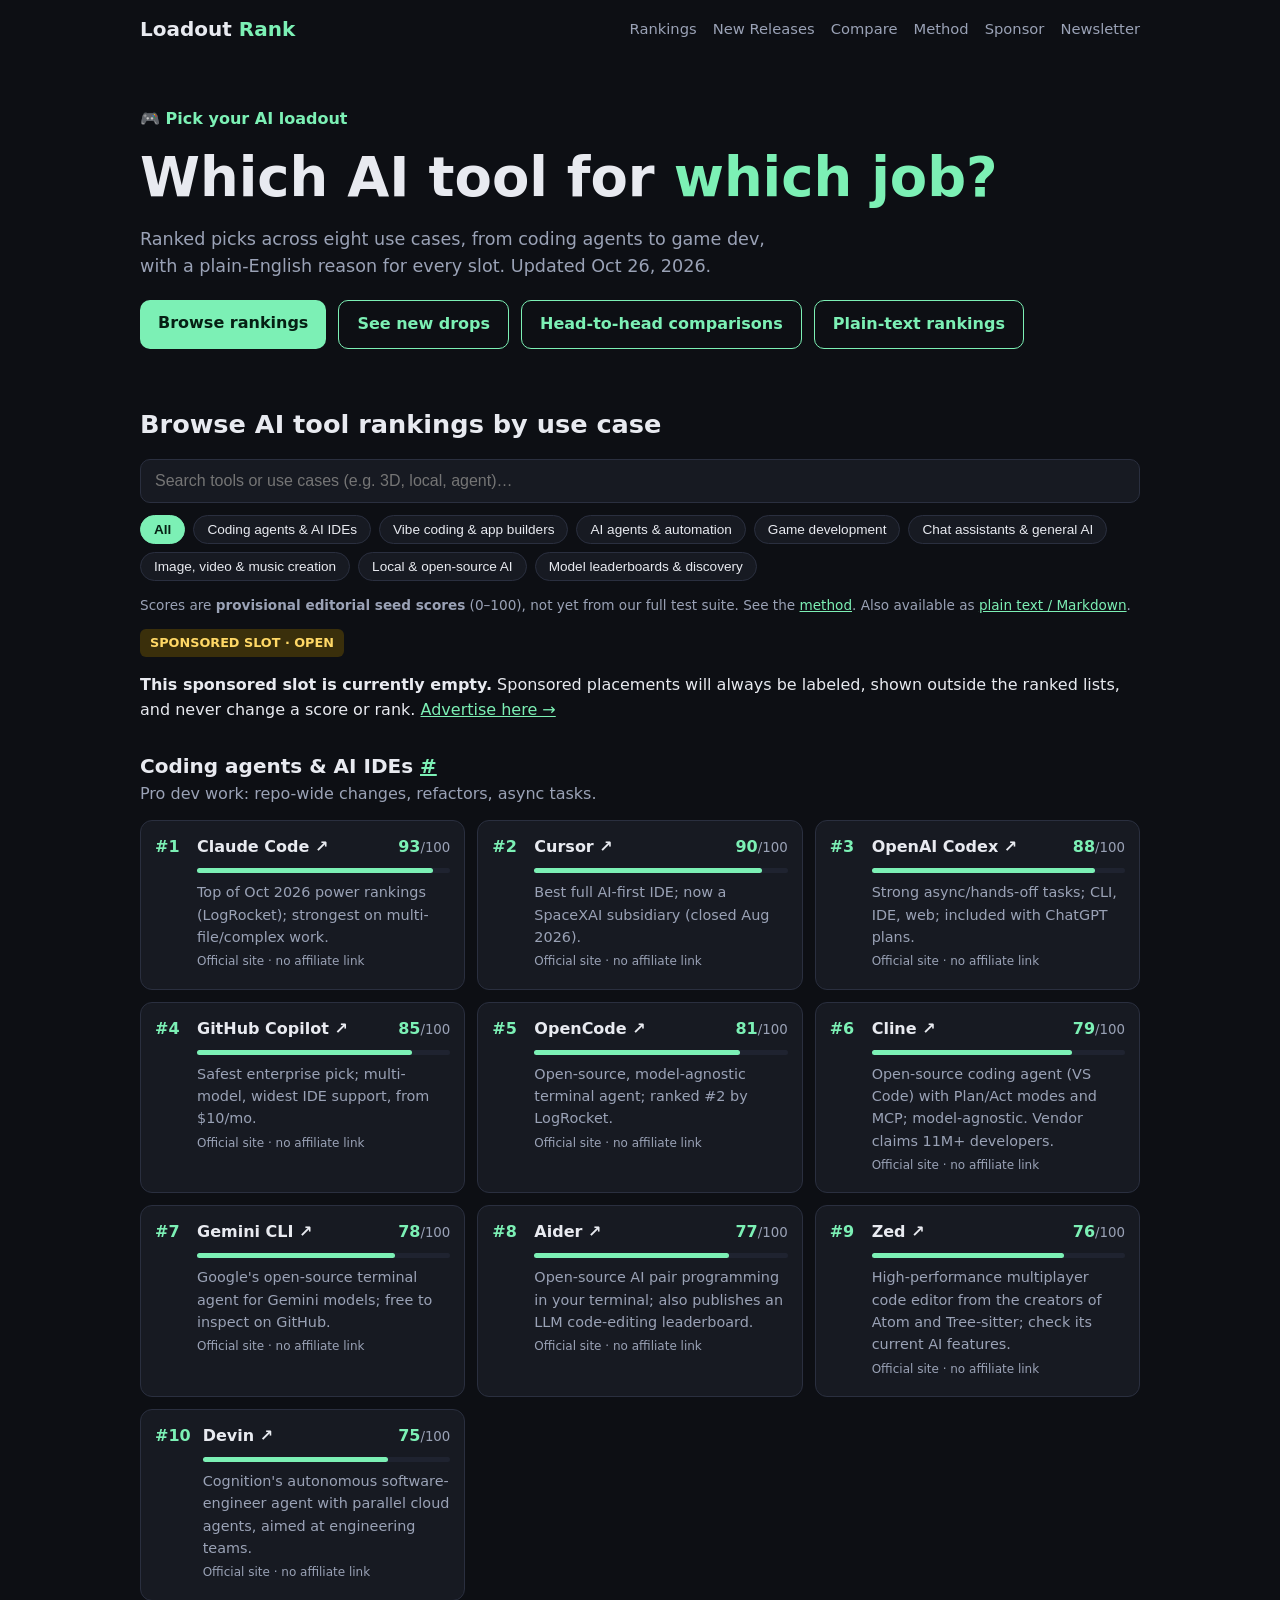
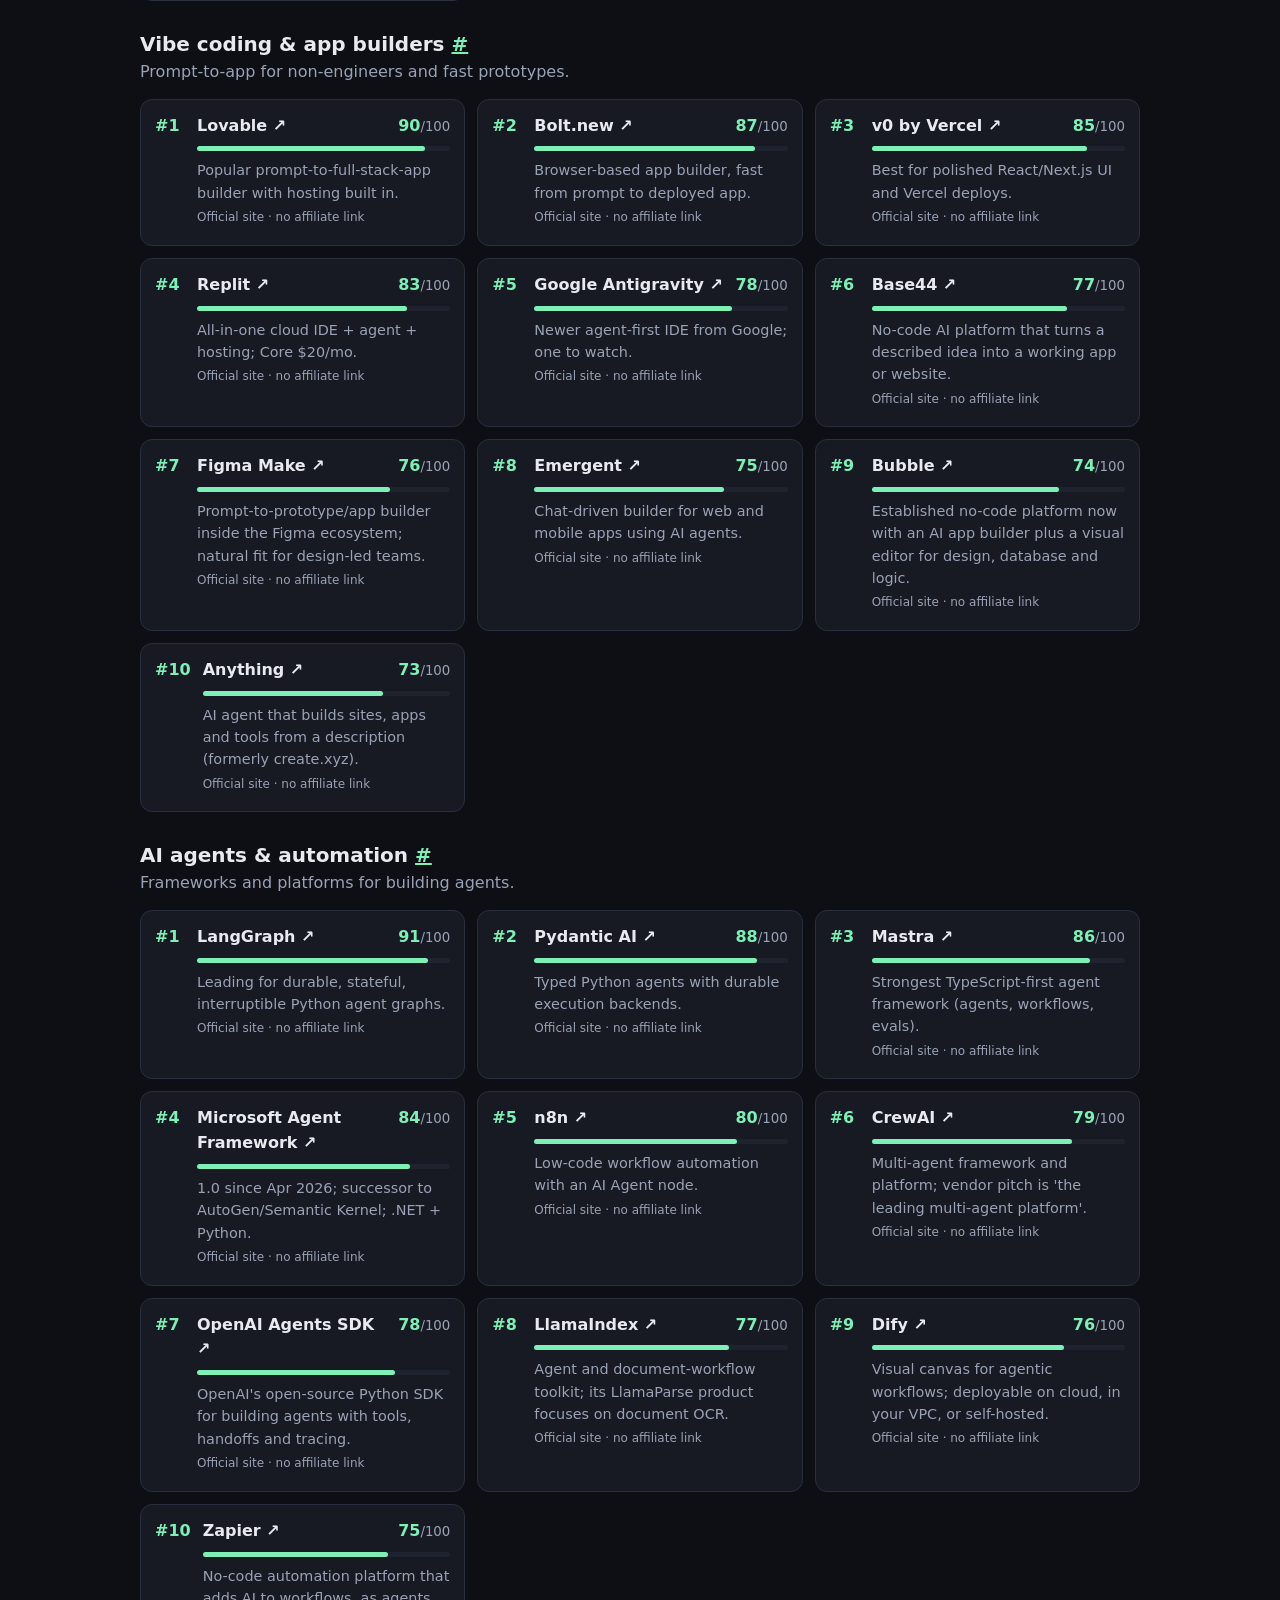
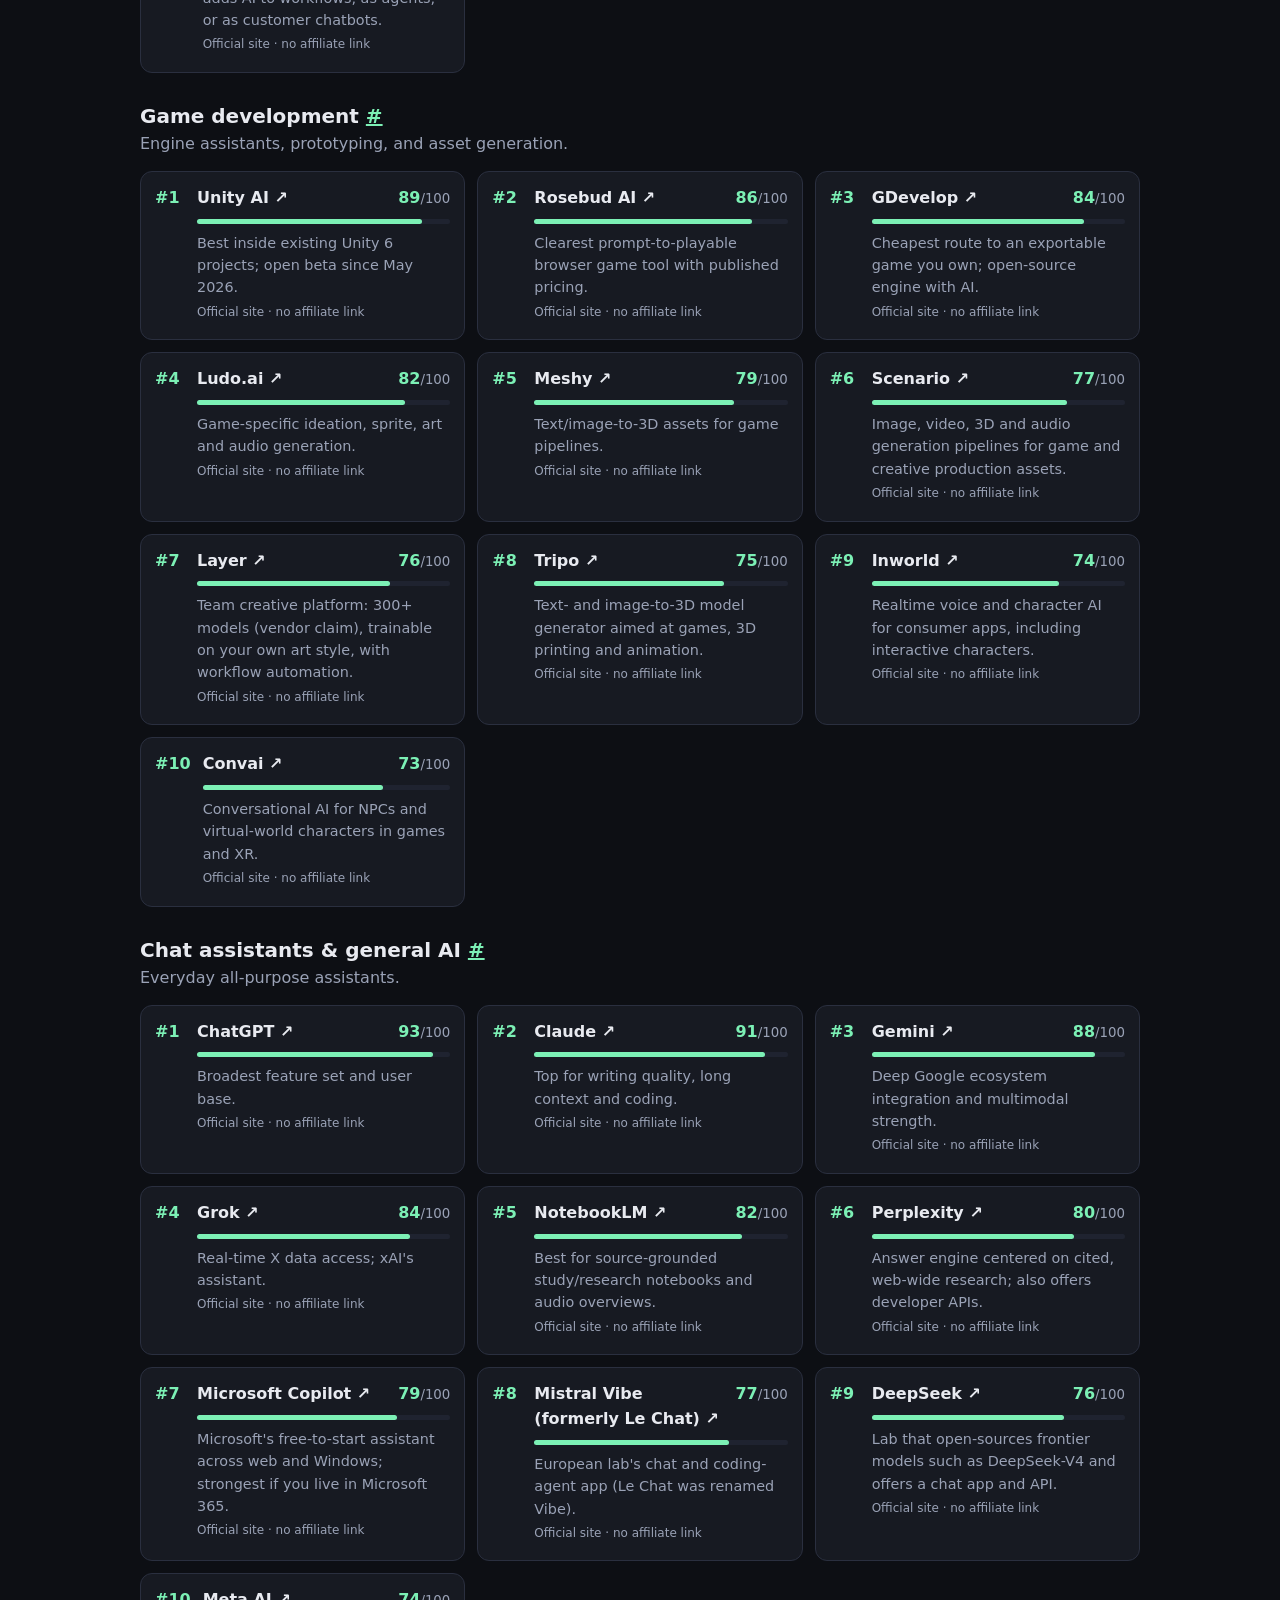
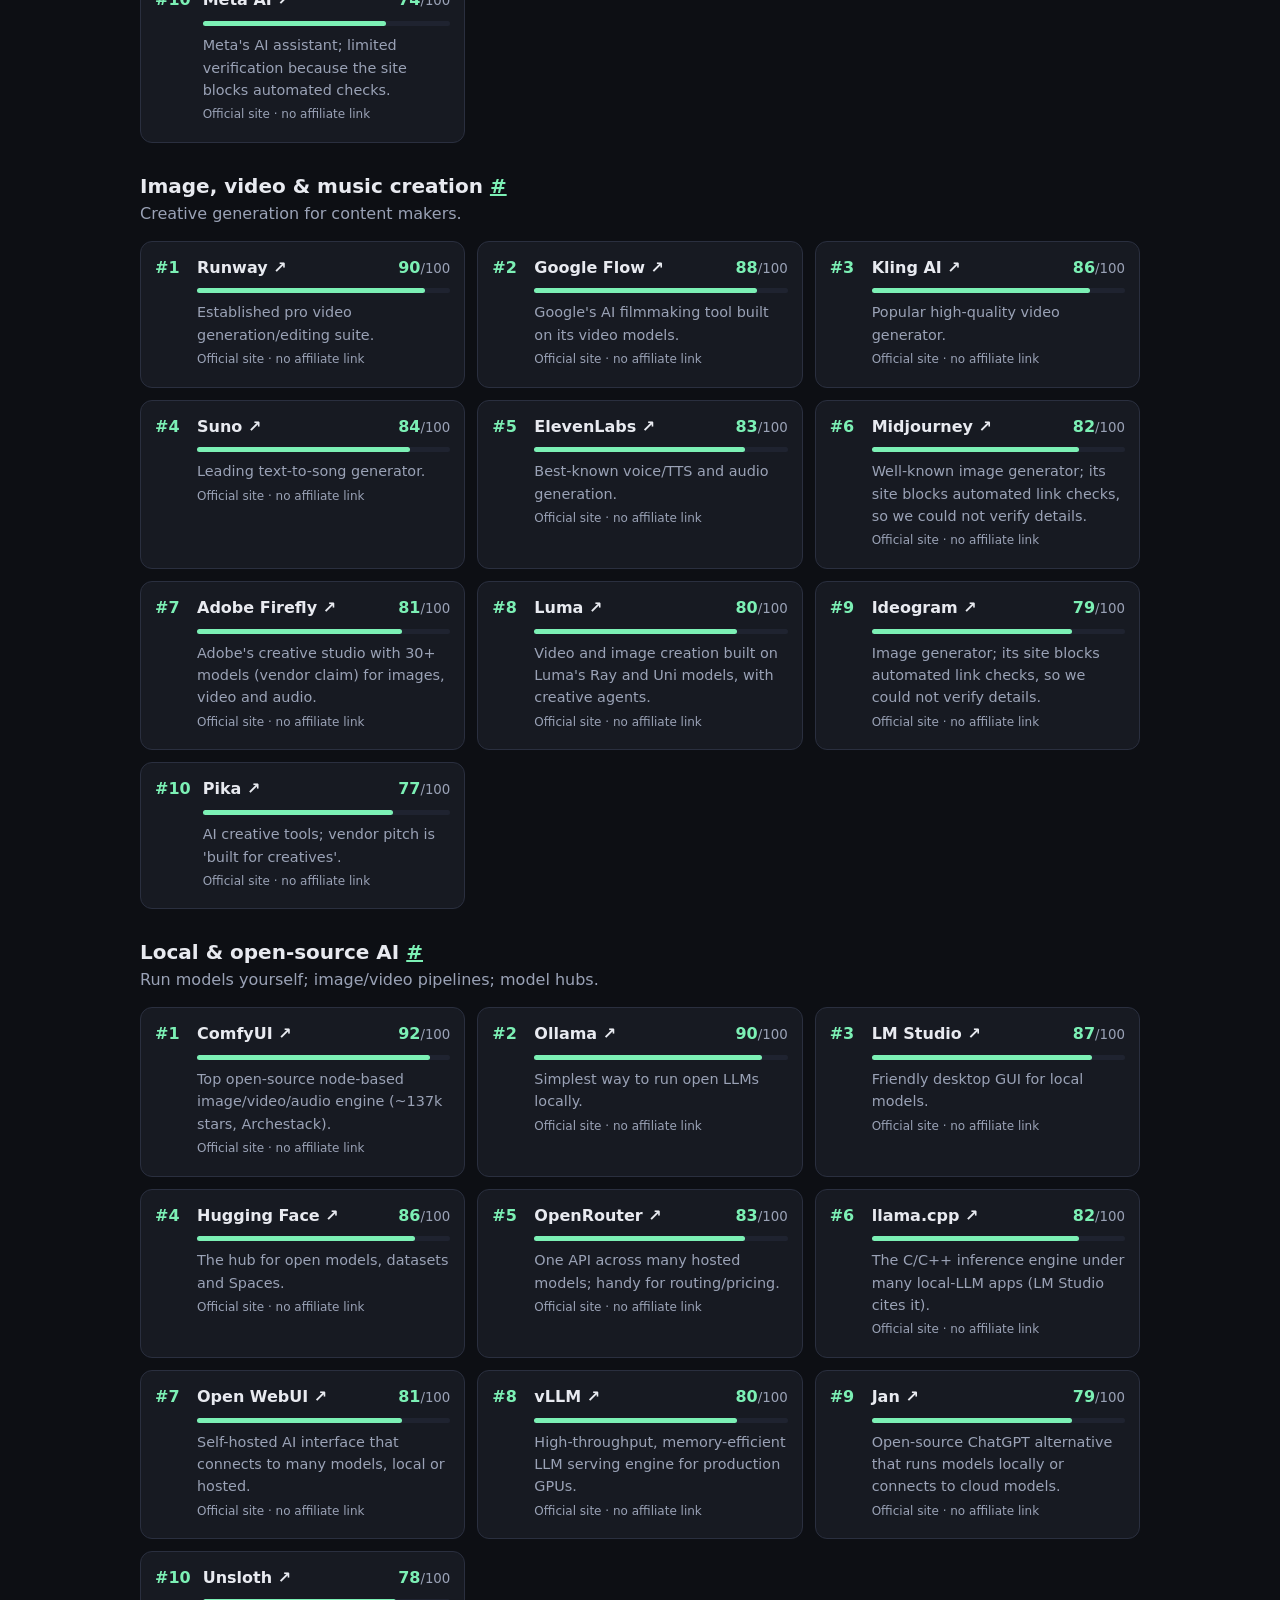
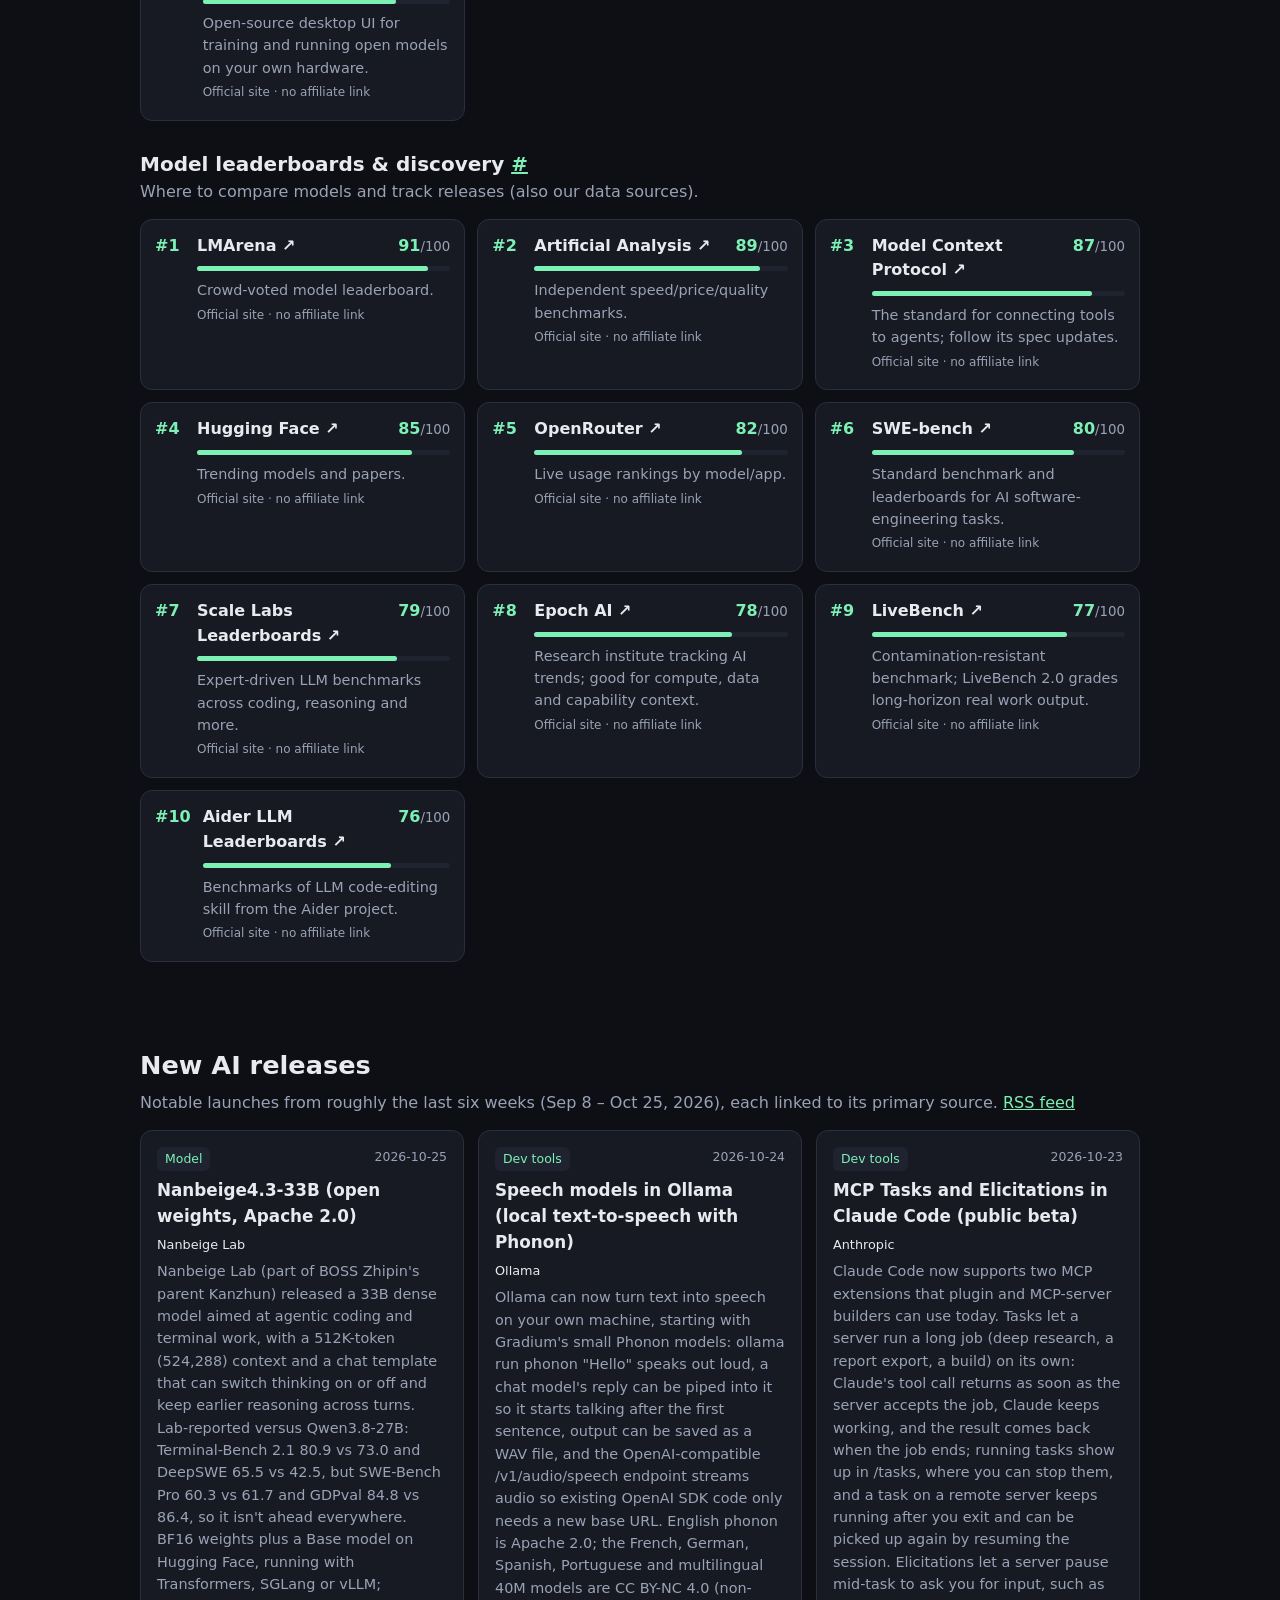
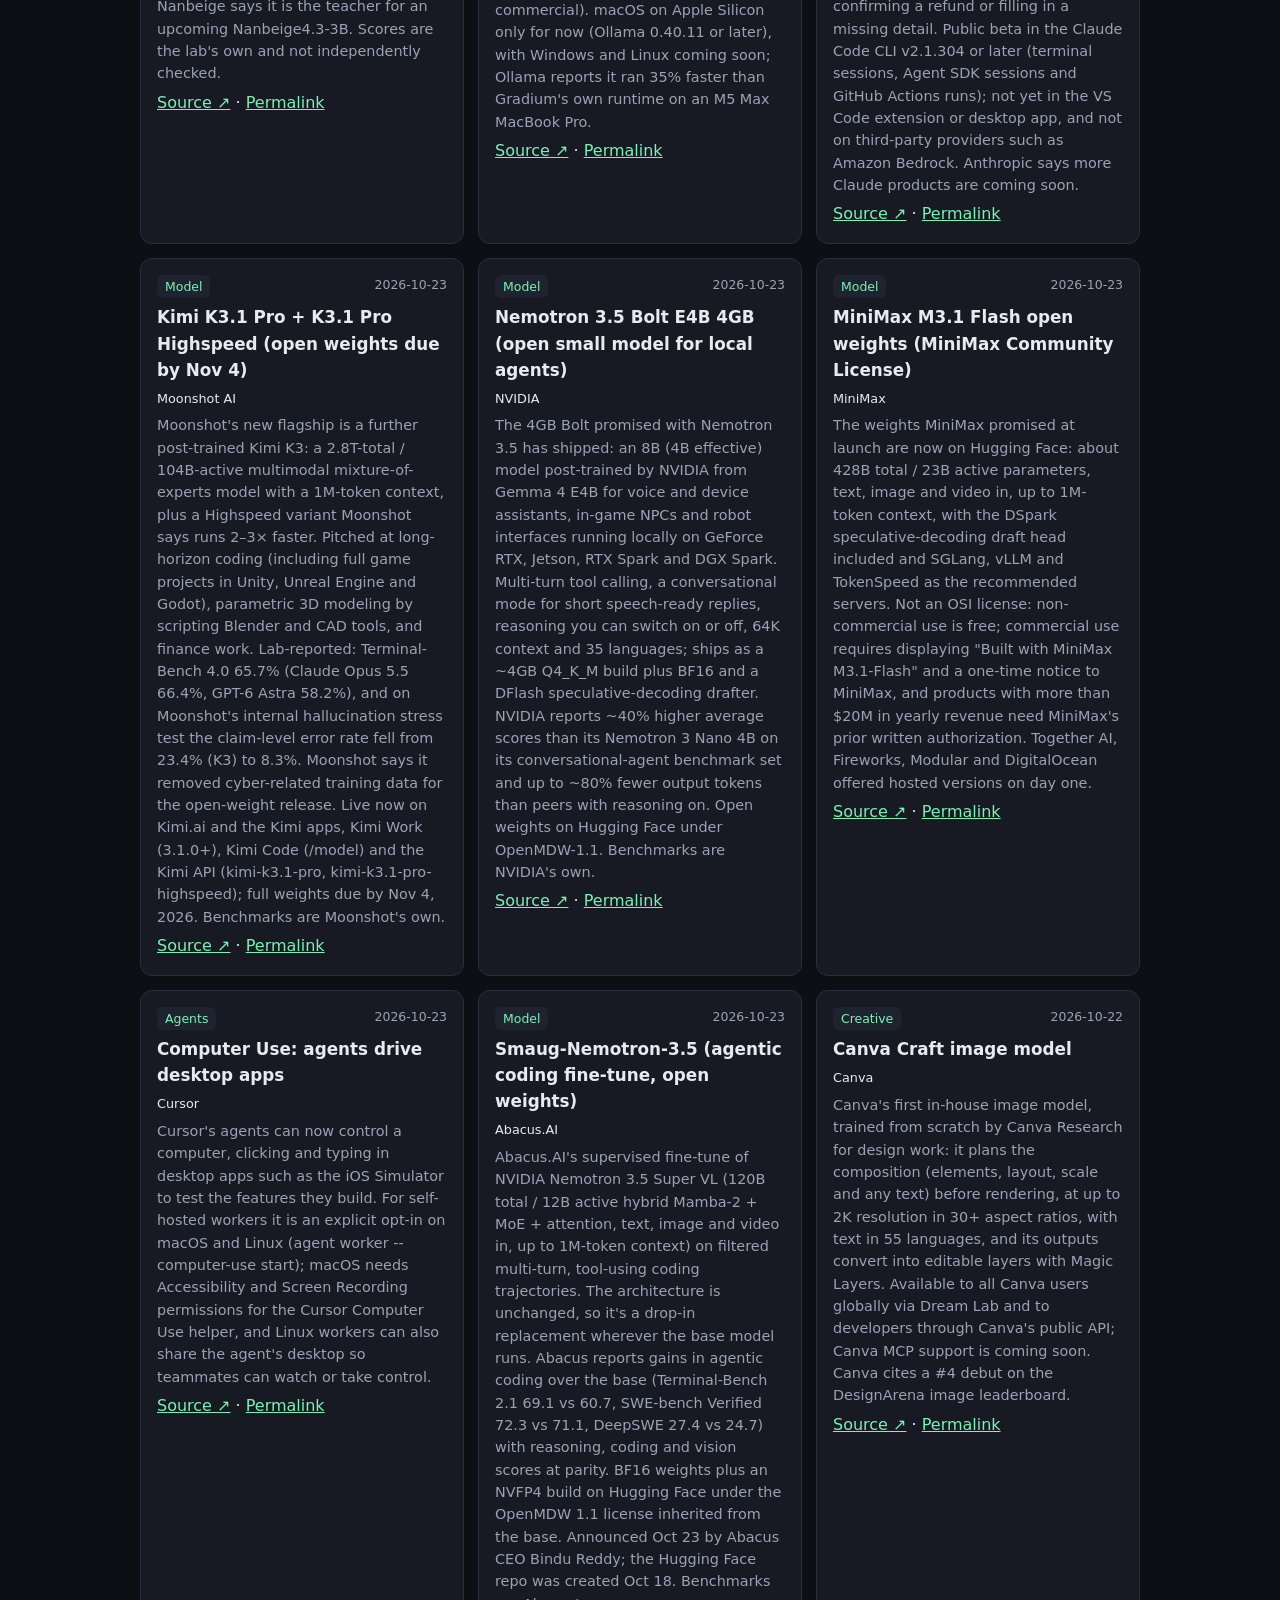
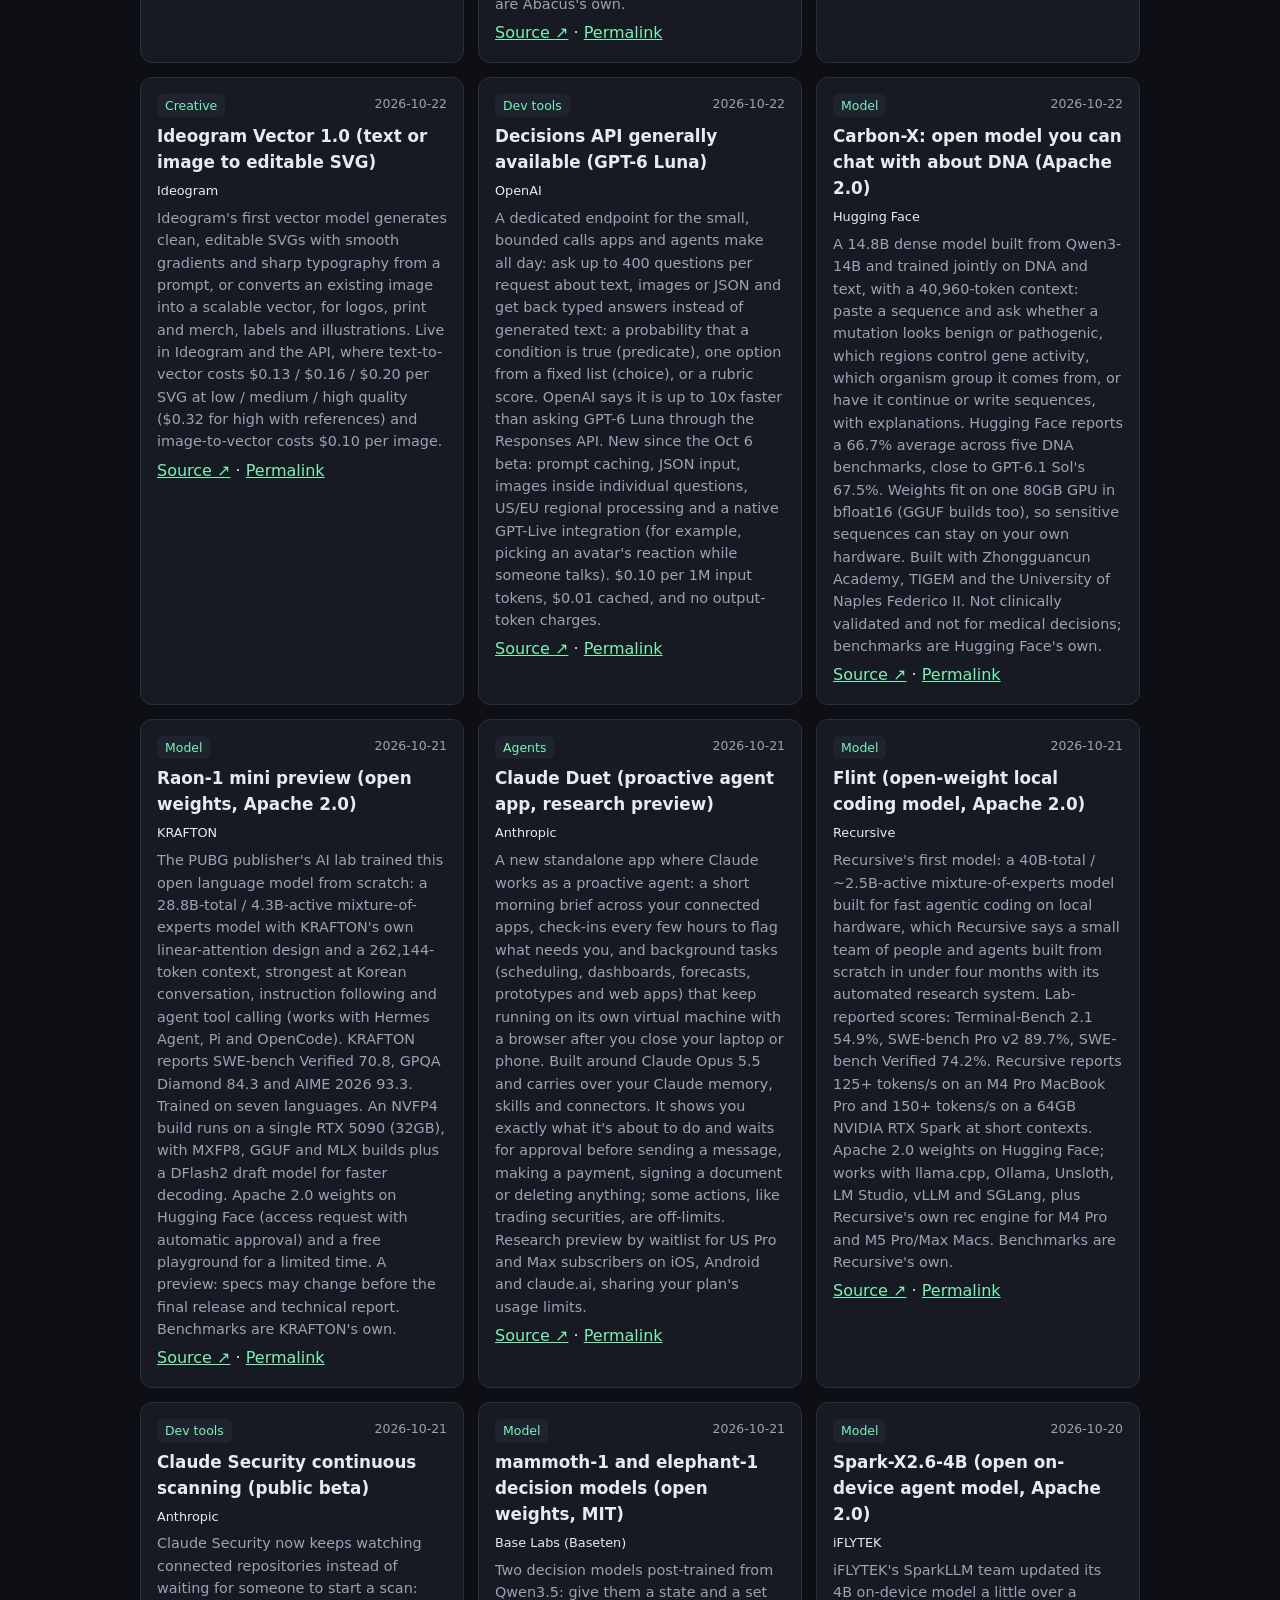
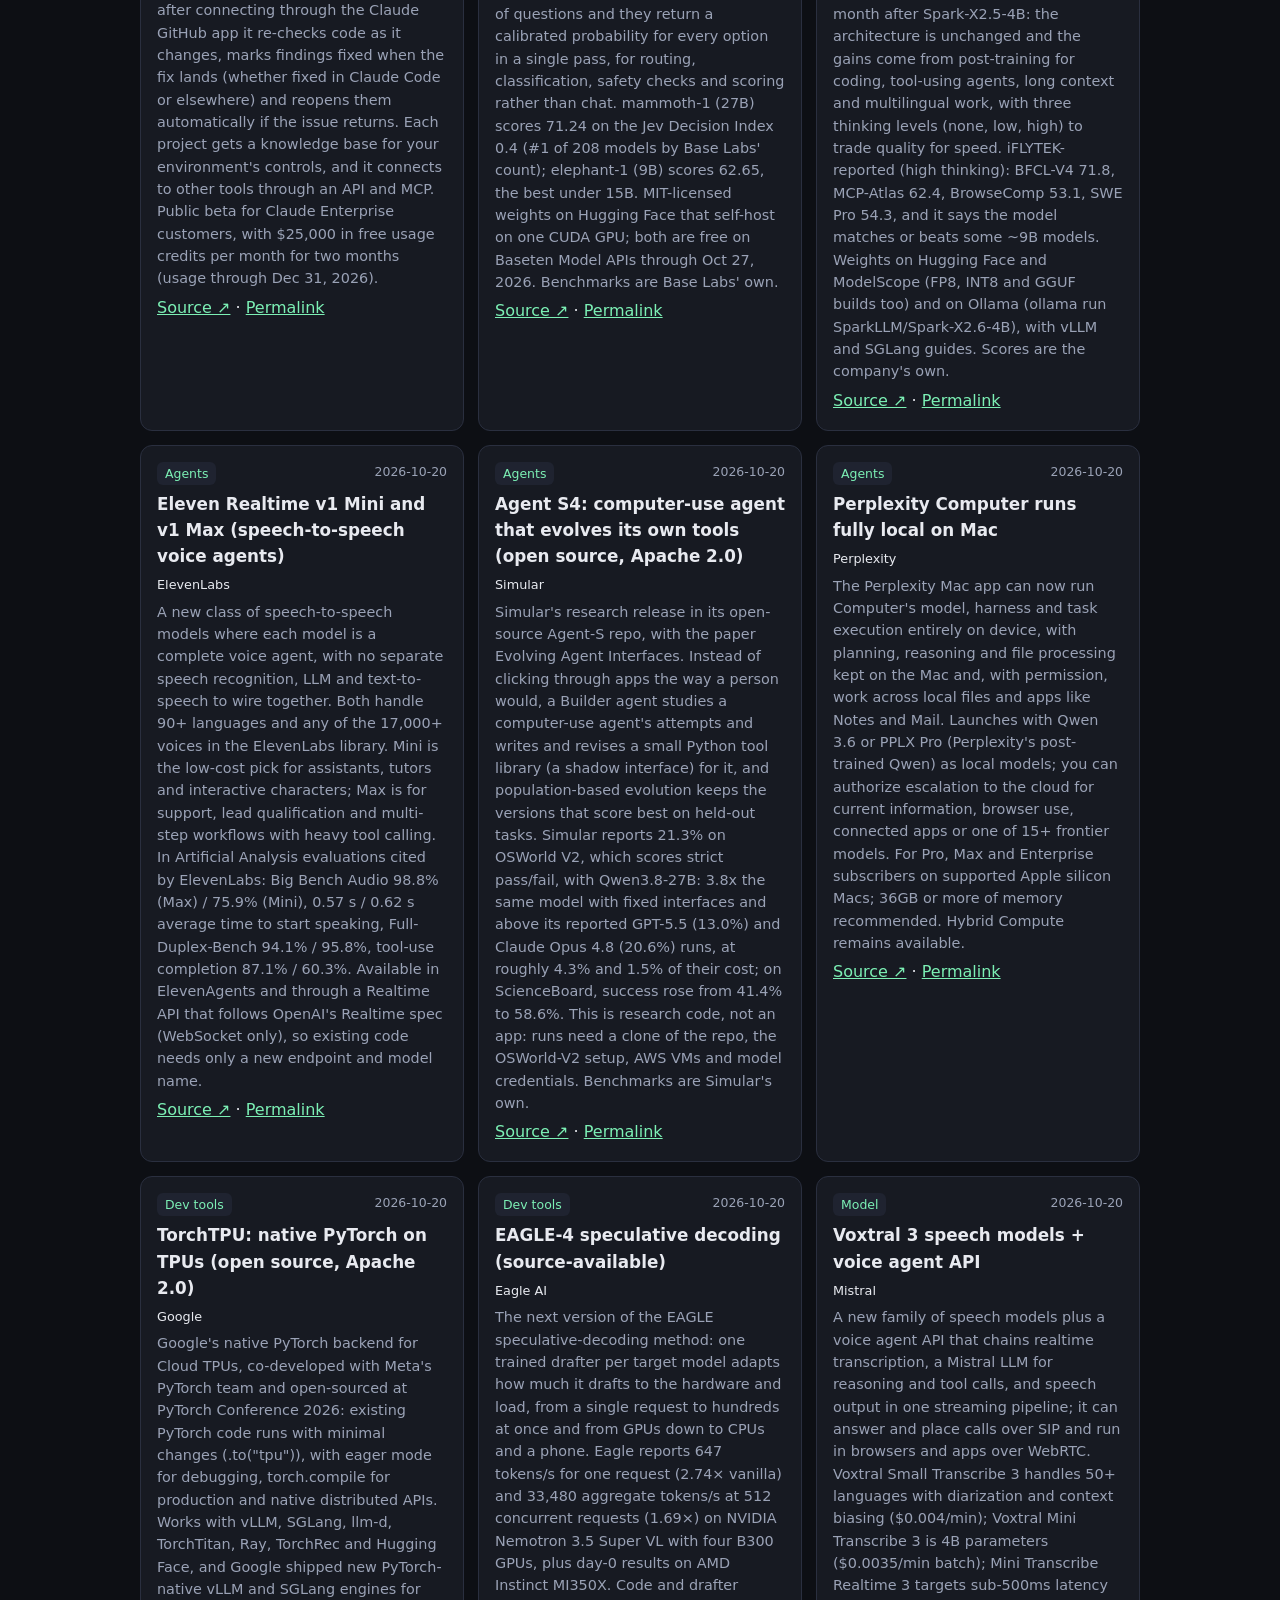
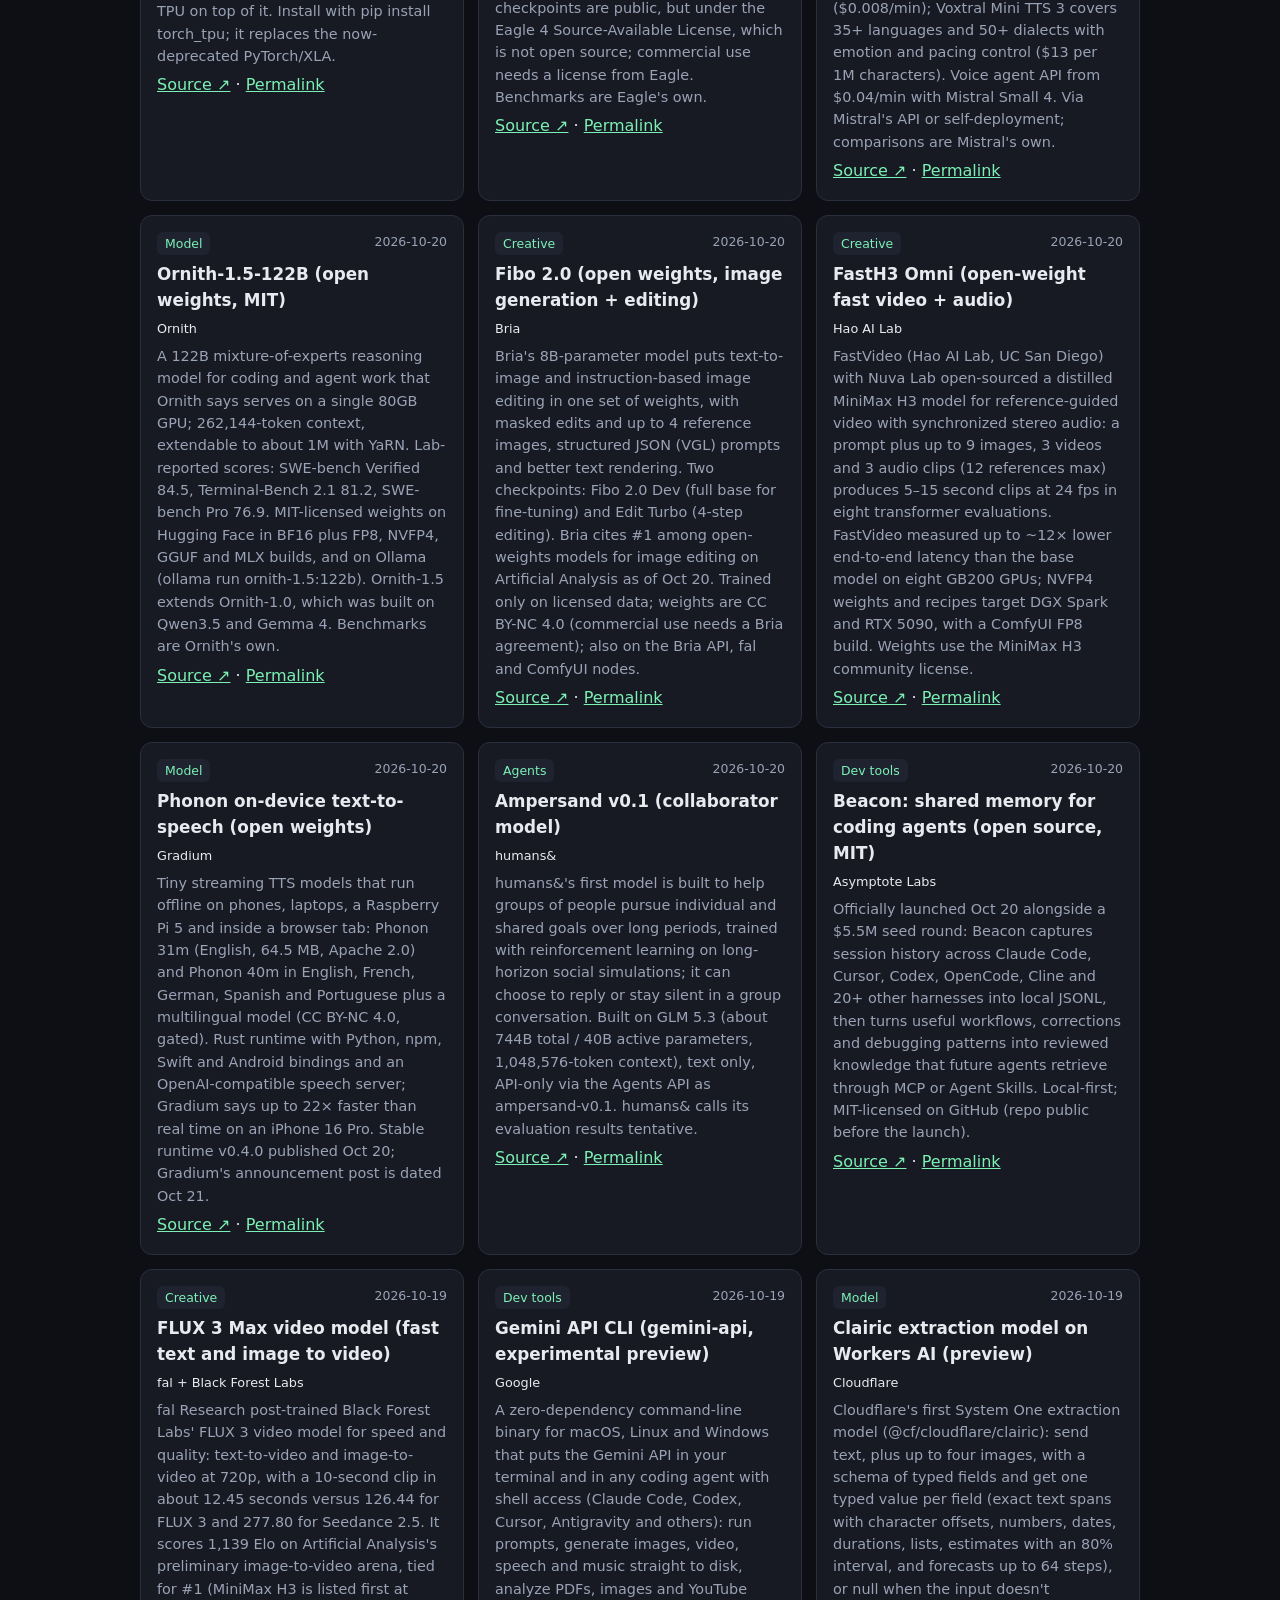
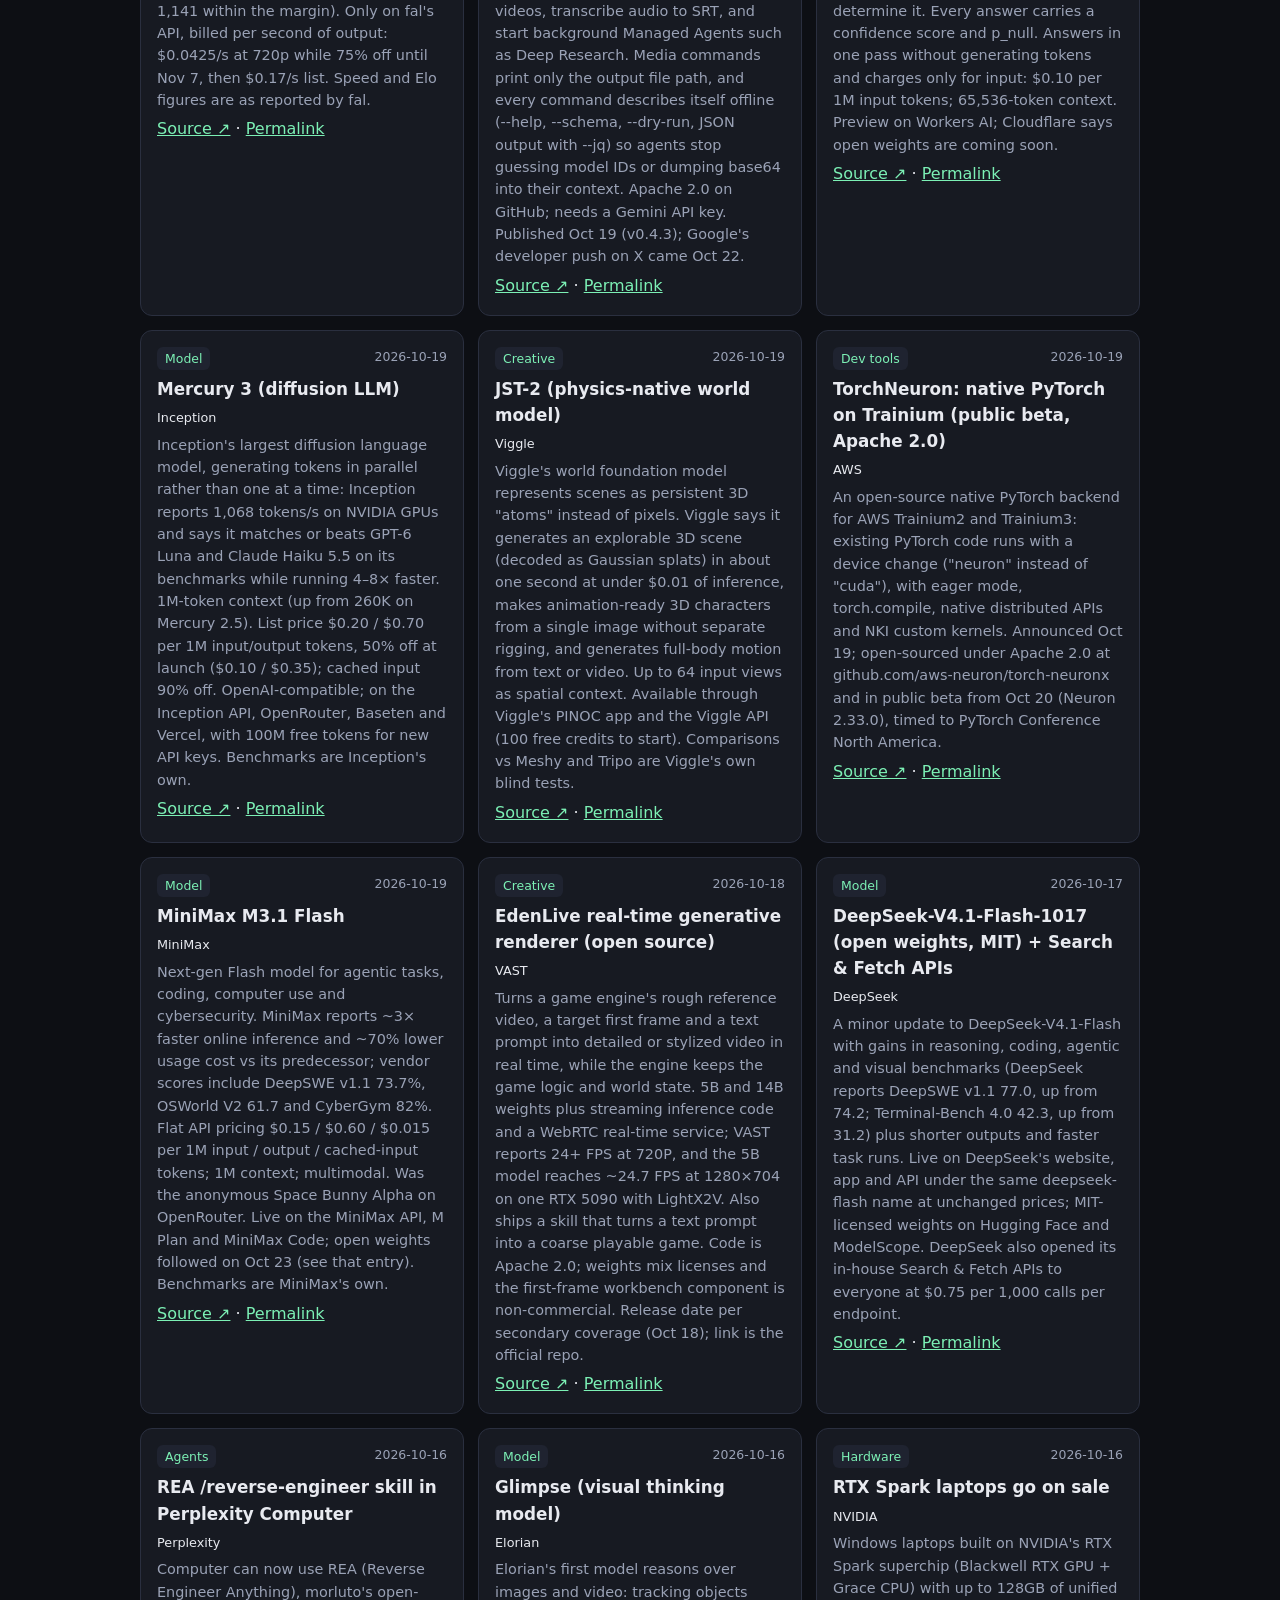
==== index.html @ 16ffbcc2 "Oct 26: add Nanbeige4.3-33B, Ollama speech models, Spark-X2.6-4B, Eleven Realtime, FLUX 3 Max; data." ====
<!doctype html><html lang="en"><head><meta charset="utf-8"><meta name="viewport" content="width=device-width,initial-scale=1">
<title>Loadout Rank — Best AI Tools by Use Case (Oct 2026 Rankings)</title><meta name="description" content="Ranked AI tools across 8 use cases — coding agents, vibe coding, agents, game dev, chat, creative and local AI — plus new AI releases. Updated Oct 26, 2026."><meta name="theme-color" content="#0d0f14"><meta name="robots" content="index,follow,max-snippet:-1">
<link rel="canonical" href="https://dlee8484.github.io/loadout-rank/"><link rel="alternate" type="text/markdown" href="https://dlee8484.github.io/loadout-rank/rankings.md" title="Rankings as Markdown"><link rel="sitemap" type="application/xml" href="https://dlee8484.github.io/loadout-rank/sitemap.xml"><link rel="alternate" type="application/rss+xml" href="https://dlee8484.github.io/loadout-rank/feed.xml" title="Loadout Rank: new AI releases"><link rel="alternate" type="application/json" href="https://dlee8484.github.io/loadout-rank/data.json" title="Loadout Rank data (JSON)">
<meta property="og:type" content="website"><meta property="og:site_name" content="Loadout Rank"><meta property="og:title" content="Loadout Rank — Best AI Tools by Use Case (Oct 2026 Rankings)"><meta property="og:description" content="Ranked AI tools across 8 use cases — coding agents, vibe coding, agents, game dev, chat, creative and local AI — plus new AI releases. Updated Oct 26, 2026."><meta property="og:url" content="https://dlee8484.github.io/loadout-rank/"><meta property="og:locale" content="en_US">
<meta name="twitter:card" content="summary_large_image"><meta name="twitter:image" content="https://dlee8484.github.io/loadout-rank/og-image.png"><meta property="og:image" content="https://dlee8484.github.io/loadout-rank/og-image.png"><meta property="og:image:width" content="1200"><meta property="og:image:height" content="630"><meta property="og:image:alt" content="Loadout Rank: best AI tools by use case"><meta name="twitter:title" content="Loadout Rank — Best AI Tools by Use Case (Oct 2026 Rankings)"><meta name="twitter:description" content="Ranked AI tools across 8 use cases — coding agents, vibe coding, agents, game dev, chat, creative and local AI — plus new AI releases. Updated Oct 26, 2026.">
<link rel="stylesheet" href="style.css"><script type="application/ld+json">{"@context": "https://schema.org", "@type": "Organization", "@id": "https://dlee8484.github.io/loadout-rank/#org", "name": "Loadout Rank", "url": "https://dlee8484.github.io/loadout-rank/", "description": "Independent AI tool rankings by use case and a dated, primary-sourced list of new AI releases.", "sameAs": ["https://x.com/LoadoutRank"]}</script><script type="application/ld+json">{"@context": "https://schema.org", "@type": "WebSite", "@id": "https://dlee8484.github.io/loadout-rank/#website", "name": "Loadout Rank", "url": "https://dlee8484.github.io/loadout-rank/", "description": "Ranked AI tools by use case plus the latest AI releases.", "inLanguage": "en", "publisher": {"@id": "https://dlee8484.github.io/loadout-rank/#org"}}</script><script type="application/ld+json">{"@context": "https://schema.org", "@type": "ItemList", "@id": "https://dlee8484.github.io/loadout-rank/#rankings", "name": "Loadout Rank AI tool rankings by use case", "description": "Provisional editorial rankings of AI tools in 8 categories (10 tools each). Updated Oct 26, 2026.", "dateModified": "2026-10-26", "numberOfItems": 80, "itemListOrder": "https://schema.org/ItemListOrderAscending", "itemListElement": [{"@type": "ListItem", "position": 1, "name": "Claude Code (#1, Coding agents & AI IDEs)", "url": "https://dlee8484.github.io/loadout-rank/#coding-agents-ai-ides"}, {"@type": "ListItem", "position": 2, "name": "Cursor (#2, Coding agents & AI IDEs)", "url": "https://dlee8484.github.io/loadout-rank/#coding-agents-ai-ides"}, {"@type": "ListItem", "position": 3, "name": "OpenAI Codex (#3, Coding agents & AI IDEs)", "url": "https://dlee8484.github.io/loadout-rank/#coding-agents-ai-ides"}, {"@type": "ListItem", "position": 4, "name": "GitHub Copilot (#4, Coding agents & AI IDEs)", "url": "https://dlee8484.github.io/loadout-rank/#coding-agents-ai-ides"}, {"@type": "ListItem", "position": 5, "name": "OpenCode (#5, Coding agents & AI IDEs)", "url": "https://dlee8484.github.io/loadout-rank/#coding-agents-ai-ides"}, {"@type": "ListItem", "position": 6, "name": "Cline (#6, Coding agents & AI IDEs)", "url": "https://dlee8484.github.io/loadout-rank/#coding-agents-ai-ides"}, {"@type": "ListItem", "position": 7, "name": "Gemini CLI (#7, Coding agents & AI IDEs)", "url": "https://dlee8484.github.io/loadout-rank/#coding-agents-ai-ides"}, {"@type": "ListItem", "position": 8, "name": "Aider (#8, Coding agents & AI IDEs)", "url": "https://dlee8484.github.io/loadout-rank/#coding-agents-ai-ides"}, {"@type": "ListItem", "position": 9, "name": "Zed (#9, Coding agents & AI IDEs)", "url": "https://dlee8484.github.io/loadout-rank/#coding-agents-ai-ides"}, {"@type": "ListItem", "position": 10, "name": "Devin (#10, Coding agents & AI IDEs)", "url": "https://dlee8484.github.io/loadout-rank/#coding-agents-ai-ides"}, {"@type": "ListItem", "position": 11, "name": "Lovable (#1, Vibe coding & app builders)", "url": "https://dlee8484.github.io/loadout-rank/#vibe-coding-app-builders"}, {"@type": "ListItem", "position": 12, "name": "Bolt.new (#2, Vibe coding & app builders)", "url": "https://dlee8484.github.io/loadout-rank/#vibe-coding-app-builders"}, {"@type": "ListItem", "position": 13, "name": "v0 by Vercel (#3, Vibe coding & app builders)", "url": "https://dlee8484.github.io/loadout-rank/#vibe-coding-app-builders"}, {"@type": "ListItem", "position": 14, "name": "Replit (#4, Vibe coding & app builders)", "url": "https://dlee8484.github.io/loadout-rank/#vibe-coding-app-builders"}, {"@type": "ListItem", "position": 15, "name": "Google Antigravity (#5, Vibe coding & app builders)", "url": "https://dlee8484.github.io/loadout-rank/#vibe-coding-app-builders"}, {"@type": "ListItem", "position": 16, "name": "Base44 (#6, Vibe coding & app builders)", "url": "https://dlee8484.github.io/loadout-rank/#vibe-coding-app-builders"}, {"@type": "ListItem", "position": 17, "name": "Figma Make (#7, Vibe coding & app builders)", "url": "https://dlee8484.github.io/loadout-rank/#vibe-coding-app-builders"}, {"@type": "ListItem", "position": 18, "name": "Emergent (#8, Vibe coding & app builders)", "url": "https://dlee8484.github.io/loadout-rank/#vibe-coding-app-builders"}, {"@type": "ListItem", "position": 19, "name": "Bubble (#9, Vibe coding & app builders)", "url": "https://dlee8484.github.io/loadout-rank/#vibe-coding-app-builders"}, {"@type": "ListItem", "position": 20, "name": "Anything (#10, Vibe coding & app builders)", "url": "https://dlee8484.github.io/loadout-rank/#vibe-coding-app-builders"}, {"@type": "ListItem", "position": 21, "name": "LangGraph (#1, AI agents & automation)", "url": "https://dlee8484.github.io/loadout-rank/#ai-agents-automation"}, {"@type": "ListItem", "position": 22, "name": "Pydantic AI (#2, AI agents & automation)", "url": "https://dlee8484.github.io/loadout-rank/#ai-agents-automation"}, {"@type": "ListItem", "position": 23, "name": "Mastra (#3, AI agents & automation)", "url": "https://dlee8484.github.io/loadout-rank/#ai-agents-automation"}, {"@type": "ListItem", "position": 24, "name": "Microsoft Agent Framework (#4, AI agents & automation)", "url": "https://dlee8484.github.io/loadout-rank/#ai-agents-automation"}, {"@type": "ListItem", "position": 25, "name": "n8n (#5, AI agents & automation)", "url": "https://dlee8484.github.io/loadout-rank/#ai-agents-automation"}, {"@type": "ListItem", "position": 26, "name": "CrewAI (#6, AI agents & automation)", "url": "https://dlee8484.github.io/loadout-rank/#ai-agents-automation"}, {"@type": "ListItem", "position": 27, "name": "OpenAI Agents SDK (#7, AI agents & automation)", "url": "https://dlee8484.github.io/loadout-rank/#ai-agents-automation"}, {"@type": "ListItem", "position": 28, "name": "LlamaIndex (#8, AI agents & automation)", "url": "https://dlee8484.github.io/loadout-rank/#ai-agents-automation"}, {"@type": "ListItem", "position": 29, "name": "Dify (#9, AI agents & automation)", "url": "https://dlee8484.github.io/loadout-rank/#ai-agents-automation"}, {"@type": "ListItem", "position": 30, "name": "Zapier (#10, AI agents & automation)", "url": "https://dlee8484.github.io/loadout-rank/#ai-agents-automation"}, {"@type": "ListItem", "position": 31, "name": "Unity AI (#1, Game development)", "url": "https://dlee8484.github.io/loadout-rank/#game-development"}, {"@type": "ListItem", "position": 32, "name": "Rosebud AI (#2, Game development)", "url": "https://dlee8484.github.io/loadout-rank/#game-development"}, {"@type": "ListItem", "position": 33, "name": "GDevelop (#3, Game development)", "url": "https://dlee8484.github.io/loadout-rank/#game-development"}, {"@type": "ListItem", "position": 34, "name": "Ludo.ai (#4, Game development)", "url": "https://dlee8484.github.io/loadout-rank/#game-development"}, {"@type": "ListItem", "position": 35, "name": "Meshy (#5, Game development)", "url": "https://dlee8484.github.io/loadout-rank/#game-development"}, {"@type": "ListItem", "position": 36, "name": "Scenario (#6, Game development)", "url": "https://dlee8484.github.io/loadout-rank/#game-development"}, {"@type": "ListItem", "position": 37, "name": "Layer (#7, Game development)", "url": "https://dlee8484.github.io/loadout-rank/#game-development"}, {"@type": "ListItem", "position": 38, "name": "Tripo (#8, Game development)", "url": "https://dlee8484.github.io/loadout-rank/#game-development"}, {"@type": "ListItem", "position": 39, "name": "Inworld (#9, Game development)", "url": "https://dlee8484.github.io/loadout-rank/#game-development"}, {"@type": "ListItem", "position": 40, "name": "Convai (#10, Game development)", "url": "https://dlee8484.github.io/loadout-rank/#game-development"}, {"@type": "ListItem", "position": 41, "name": "ChatGPT (#1, Chat assistants & general AI)", "url": "https://dlee8484.github.io/loadout-rank/#chat-assistants-general-ai"}, {"@type": "ListItem", "position": 42, "name": "Claude (#2, Chat assistants & general AI)", "url": "https://dlee8484.github.io/loadout-rank/#chat-assistants-general-ai"}, {"@type": "ListItem", "position": 43, "name": "Gemini (#3, Chat assistants & general AI)", "url": "https://dlee8484.github.io/loadout-rank/#chat-assistants-general-ai"}, {"@type": "ListItem", "position": 44, "name": "Grok (#4, Chat assistants & general AI)", "url": "https://dlee8484.github.io/loadout-rank/#chat-assistants-general-ai"}, {"@type": "ListItem", "position": 45, "name": "NotebookLM (#5, Chat assistants & general AI)", "url": "https://dlee8484.github.io/loadout-rank/#chat-assistants-general-ai"}, {"@type": "ListItem", "position": 46, "name": "Perplexity (#6, Chat assistants & general AI)", "url": "https://dlee8484.github.io/loadout-rank/#chat-assistants-general-ai"}, {"@type": "ListItem", "position": 47, "name": "Microsoft Copilot (#7, Chat assistants & general AI)", "url": "https://dlee8484.github.io/loadout-rank/#chat-assistants-general-ai"}, {"@type": "ListItem", "position": 48, "name": "Mistral Vibe (formerly Le Chat) (#8, Chat assistants & general AI)", "url": "https://dlee8484.github.io/loadout-rank/#chat-assistants-general-ai"}, {"@type": "ListItem", "position": 49, "name": "DeepSeek (#9, Chat assistants & general AI)", "url": "https://dlee8484.github.io/loadout-rank/#chat-assistants-general-ai"}, {"@type": "ListItem", "position": 50, "name": "Meta AI (#10, Chat assistants & general AI)", "url": "https://dlee8484.github.io/loadout-rank/#chat-assistants-general-ai"}, {"@type": "ListItem", "position": 51, "name": "Runway (#1, Image, video & music creation)", "url": "https://dlee8484.github.io/loadout-rank/#image-video-music-creation"}, {"@type": "ListItem", "position": 52, "name": "Google Flow (#2, Image, video & music creation)", "url": "https://dlee8484.github.io/loadout-rank/#image-video-music-creation"}, {"@type": "ListItem", "position": 53, "name": "Kling AI (#3, Image, video & music creation)", "url": "https://dlee8484.github.io/loadout-rank/#image-video-music-creation"}, {"@type": "ListItem", "position": 54, "name": "Suno (#4, Image, video & music creation)", "url": "https://dlee8484.github.io/loadout-rank/#image-video-music-creation"}, {"@type": "ListItem", "position": 55, "name": "ElevenLabs (#5, Image, video & music creation)", "url": "https://dlee8484.github.io/loadout-rank/#image-video-music-creation"}, {"@type": "ListItem", "position": 56, "name": "Midjourney (#6, Image, video & music creation)", "url": "https://dlee8484.github.io/loadout-rank/#image-video-music-creation"}, {"@type": "ListItem", "position": 57, "name": "Adobe Firefly (#7, Image, video & music creation)", "url": "https://dlee8484.github.io/loadout-rank/#image-video-music-creation"}, {"@type": "ListItem", "position": 58, "name": "Luma (#8, Image, video & music creation)", "url": "https://dlee8484.github.io/loadout-rank/#image-video-music-creation"}, {"@type": "ListItem", "position": 59, "name": "Ideogram (#9, Image, video & music creation)", "url": "https://dlee8484.github.io/loadout-rank/#image-video-music-creation"}, {"@type": "ListItem", "position": 60, "name": "Pika (#10, Image, video & music creation)", "url": "https://dlee8484.github.io/loadout-rank/#image-video-music-creation"}, {"@type": "ListItem", "position": 61, "name": "ComfyUI (#1, Local & open-source AI)", "url": "https://dlee8484.github.io/loadout-rank/#local-open-source-ai"}, {"@type": "ListItem", "position": 62, "name": "Ollama (#2, Local & open-source AI)", "url": "https://dlee8484.github.io/loadout-rank/#local-open-source-ai"}, {"@type": "ListItem", "position": 63, "name": "LM Studio (#3, Local & open-source AI)", "url": "https://dlee8484.github.io/loadout-rank/#local-open-source-ai"}, {"@type": "ListItem", "position": 64, "name": "Hugging Face (#4, Local & open-source AI)", "url": "https://dlee8484.github.io/loadout-rank/#local-open-source-ai"}, {"@type": "ListItem", "position": 65, "name": "OpenRouter (#5, Local & open-source AI)", "url": "https://dlee8484.github.io/loadout-rank/#local-open-source-ai"}, {"@type": "ListItem", "position": 66, "name": "llama.cpp (#6, Local & open-source AI)", "url": "https://dlee8484.github.io/loadout-rank/#local-open-source-ai"}, {"@type": "ListItem", "position": 67, "name": "Open WebUI (#7, Local & open-source AI)", "url": "https://dlee8484.github.io/loadout-rank/#local-open-source-ai"}, {"@type": "ListItem", "position": 68, "name": "vLLM (#8, Local & open-source AI)", "url": "https://dlee8484.github.io/loadout-rank/#local-open-source-ai"}, {"@type": "ListItem", "position": 69, "name": "Jan (#9, Local & open-source AI)", "url": "https://dlee8484.github.io/loadout-rank/#local-open-source-ai"}, {"@type": "ListItem", "position": 70, "name": "Unsloth (#10, Local & open-source AI)", "url": "https://dlee8484.github.io/loadout-rank/#local-open-source-ai"}, {"@type": "ListItem", "position": 71, "name": "LMArena (#1, Model leaderboards & discovery)", "url": "https://dlee8484.github.io/loadout-rank/#model-leaderboards-discovery"}, {"@type": "ListItem", "position": 72, "name": "Artificial Analysis (#2, Model leaderboards & discovery)", "url": "https://dlee8484.github.io/loadout-rank/#model-leaderboards-discovery"}, {"@type": "ListItem", "position": 73, "name": "Model Context Protocol (#3, Model leaderboards & discovery)", "url": "https://dlee8484.github.io/loadout-rank/#model-leaderboards-discovery"}, {"@type": "ListItem", "position": 74, "name": "Hugging Face (#4, Model leaderboards & discovery)", "url": "https://dlee8484.github.io/loadout-rank/#model-leaderboards-discovery"}, {"@type": "ListItem", "position": 75, "name": "OpenRouter (#5, Model leaderboards & discovery)", "url": "https://dlee8484.github.io/loadout-rank/#model-leaderboards-discovery"}, {"@type": "ListItem", "position": 76, "name": "SWE-bench (#6, Model leaderboards & discovery)", "url": "https://dlee8484.github.io/loadout-rank/#model-leaderboards-discovery"}, {"@type": "ListItem", "position": 77, "name": "Scale Labs Leaderboards (#7, Model leaderboards & discovery)", "url": "https://dlee8484.github.io/loadout-rank/#model-leaderboards-discovery"}, {"@type": "ListItem", "position": 78, "name": "Epoch AI (#8, Model leaderboards & discovery)", "url": "https://dlee8484.github.io/loadout-rank/#model-leaderboards-discovery"}, {"@type": "ListItem", "position": 79, "name": "LiveBench (#9, Model leaderboards & discovery)", "url": "https://dlee8484.github.io/loadout-rank/#model-leaderboards-discovery"}, {"@type": "ListItem", "position": 80, "name": "Aider LLM Leaderboards (#10, Model leaderboards & discovery)", "url": "https://dlee8484.github.io/loadout-rank/#model-leaderboards-discovery"}], "publisher": {"@id": "https://dlee8484.github.io/loadout-rank/#org"}}</script><script type="application/ld+json">{"@context": "https://schema.org", "@type": "ItemList", "@id": "https://dlee8484.github.io/loadout-rank/#releases", "name": "Loadout Rank: new AI releases", "description": "Notable AI tool and model releases (Sep 8 – Oct 25, 2026), newest first; each url is the release's primary source and each @id is its entry on this page.", "dateModified": "2026-10-26", "numberOfItems": 66, "itemListOrder": "https://schema.org/ItemListOrderDescending", "itemListElement": [{"@type": "ListItem", "position": 1, "item": {"@type": "CreativeWork", "@id": "https://dlee8484.github.io/loadout-rank/#rel-2026-10-25-nanbeige-lab-nanbeige4-3-33b", "name": "Nanbeige Lab: Nanbeige4.3-33B (open weights, Apache 2.0)", "url": "https://huggingface.co/Nanbeige/Nanbeige4.3-33B", "creator": {"@type": "Organization", "name": "Nanbeige Lab"}, "genre": "Model", "datePublished": "2026-10-25"}}, {"@type": "ListItem", "position": 2, "item": {"@type": "CreativeWork", "@id": "https://dlee8484.github.io/loadout-rank/#rel-2026-10-24-ollama-speech-models-in-ollama", "name": "Ollama: Speech models in Ollama (local text-to-speech with Phonon)", "url": "https://ollama.com/blog/speech-models", "creator": {"@type": "Organization", "name": "Ollama"}, "genre": "Dev tools", "datePublished": "2026-10-24"}}, {"@type": "ListItem", "position": 3, "item": {"@type": "CreativeWork", "@id": "https://dlee8484.github.io/loadout-rank/#rel-2026-10-23-anthropic-mcp-tasks-and-elicitations-in-claude-code", "name": "Anthropic: MCP Tasks and Elicitations in Claude Code (public beta)", "url": "https://code.claude.com/docs/en/mcp", "creator": {"@type": "Organization", "name": "Anthropic"}, "genre": "Dev tools", "datePublished": "2026-10-23"}}, {"@type": "ListItem", "position": 4, "item": {"@type": "CreativeWork", "@id": "https://dlee8484.github.io/loadout-rank/#rel-2026-10-23-moonshot-ai-kimi-k3-1-pro-k3-1-pro", "name": "Moonshot AI: Kimi K3.1 Pro + K3.1 Pro Highspeed (open weights due by Nov 4)", "url": "https://www.kimi.ai/blog/kimi-k3-1-pro", "creator": {"@type": "Organization", "name": "Moonshot AI"}, "genre": "Model", "datePublished": "2026-10-23"}}, {"@type": "ListItem", "position": 5, "item": {"@type": "CreativeWork", "@id": "https://dlee8484.github.io/loadout-rank/#rel-2026-10-23-nvidia-nemotron-3-5-bolt-e4b-4gb", "name": "NVIDIA: Nemotron 3.5 Bolt E4B 4GB (open small model for local agents)", "url": "https://research.nvidia.com/labs/nemotron/NVIDIA-Nemotron-3.5-Bolt-E4B-4GB/", "creator": {"@type": "Organization", "name": "NVIDIA"}, "genre": "Model", "datePublished": "2026-10-23"}}, {"@type": "ListItem", "position": 6, "item": {"@type": "CreativeWork", "@id": "https://dlee8484.github.io/loadout-rank/#rel-2026-10-23-minimax-minimax-m3-1-flash-open-weights", "name": "MiniMax: MiniMax M3.1 Flash open weights (MiniMax Community License)", "url": "https://huggingface.co/MiniMaxAI/MiniMax-M3.1-Flash", "creator": {"@type": "Organization", "name": "MiniMax"}, "genre": "Model", "datePublished": "2026-10-23"}}, {"@type": "ListItem", "position": 7, "item": {"@type": "CreativeWork", "@id": "https://dlee8484.github.io/loadout-rank/#rel-2026-10-23-cursor-computer-use-agents-drive-desktop-apps", "name": "Cursor: Computer Use: agents drive desktop apps", "url": "https://x.com/cursor_ai/status/2113661506634305834", "creator": {"@type": "Organization", "name": "Cursor"}, "genre": "Agents", "datePublished": "2026-10-23"}}, {"@type": "ListItem", "position": 8, "item": {"@type": "CreativeWork", "@id": "https://dlee8484.github.io/loadout-rank/#rel-2026-10-23-abacus-ai-smaug-nemotron-3-5", "name": "Abacus.AI: Smaug-Nemotron-3.5 (agentic coding fine-tune, open weights)", "url": "https://huggingface.co/abacusai/Smaug-Nemotron-3.5", "creator": {"@type": "Organization", "name": "Abacus.AI"}, "genre": "Model", "datePublished": "2026-10-23"}}, {"@type": "ListItem", "position": 9, "item": {"@type": "CreativeWork", "@id": "https://dlee8484.github.io/loadout-rank/#rel-2026-10-22-canva-canva-craft-image-model", "name": "Canva: Canva Craft image model", "url": "https://www.canva.com/newsroom/news/canva-craft/", "creator": {"@type": "Organization", "name": "Canva"}, "genre": "Creative", "datePublished": "2026-10-22"}}, {"@type": "ListItem", "position": 10, "item": {"@type": "CreativeWork", "@id": "https://dlee8484.github.io/loadout-rank/#rel-2026-10-22-ideogram-ideogram-vector-1-0", "name": "Ideogram: Ideogram Vector 1.0 (text or image to editable SVG)", "url": "https://ideogram.ai/models/vector/", "creator": {"@type": "Organization", "name": "Ideogram"}, "genre": "Creative", "datePublished": "2026-10-22"}}, {"@type": "ListItem", "position": 11, "item": {"@type": "CreativeWork", "@id": "https://dlee8484.github.io/loadout-rank/#rel-2026-10-22-openai-decisions-api-generally-available", "name": "OpenAI: Decisions API generally available (GPT-6 Luna)", "url": "https://openai.com/index/decisions-api/", "creator": {"@type": "Organization", "name": "OpenAI"}, "genre": "Dev tools", "datePublished": "2026-10-22"}}, {"@type": "ListItem", "position": 12, "item": {"@type": "CreativeWork", "@id": "https://dlee8484.github.io/loadout-rank/#rel-2026-10-22-hugging-face-carbon-x-open-model-you-can-chat", "name": "Hugging Face: Carbon-X: open model you can chat with about DNA (Apache 2.0)", "url": "https://huggingface.co/HuggingFaceBio/Carbon-X", "creator": {"@type": "Organization", "name": "Hugging Face"}, "genre": "Model", "datePublished": "2026-10-22"}}, {"@type": "ListItem", "position": 13, "item": {"@type": "CreativeWork", "@id": "https://dlee8484.github.io/loadout-rank/#rel-2026-10-21-krafton-raon-1-mini-preview", "name": "KRAFTON: Raon-1 mini preview (open weights, Apache 2.0)", "url": "https://huggingface.co/KRAFTON/Raon-1-mini-preview", "creator": {"@type": "Organization", "name": "KRAFTON"}, "genre": "Model", "datePublished": "2026-10-21"}}, {"@type": "ListItem", "position": 14, "item": {"@type": "CreativeWork", "@id": "https://dlee8484.github.io/loadout-rank/#rel-2026-10-21-anthropic-claude-duet", "name": "Anthropic: Claude Duet (proactive agent app, research preview)", "url": "https://claude.com/resources/articles/claude-duet", "creator": {"@type": "Organization", "name": "Anthropic"}, "genre": "Agents", "datePublished": "2026-10-21"}}, {"@type": "ListItem", "position": 15, "item": {"@type": "CreativeWork", "@id": "https://dlee8484.github.io/loadout-rank/#rel-2026-10-21-recursive-flint", "name": "Recursive: Flint (open-weight local coding model, Apache 2.0)", "url": "https://recursive.com/updates/introducing-recursive-flint", "creator": {"@type": "Organization", "name": "Recursive"}, "genre": "Model", "datePublished": "2026-10-21"}}, {"@type": "ListItem", "position": 16, "item": {"@type": "CreativeWork", "@id": "https://dlee8484.github.io/loadout-rank/#rel-2026-10-21-anthropic-claude-security-continuous-scanning", "name": "Anthropic: Claude Security continuous scanning (public beta)", "url": "https://claude.com/resources/articles/claude-security-now-scans-continuously-and-tracks-fixes", "creator": {"@type": "Organization", "name": "Anthropic"}, "genre": "Dev tools", "datePublished": "2026-10-21"}}, {"@type": "ListItem", "position": 17, "item": {"@type": "CreativeWork", "@id": "https://dlee8484.github.io/loadout-rank/#rel-2026-10-21-base-labs-baseten-mammoth-1-and-elephant-1-decision-models", "name": "Base Labs (Baseten): mammoth-1 and elephant-1 decision models (open weights, MIT)", "url": "https://labs.baseten.co/articles/mammoth-1-and-elephant-1-frontier-decision-models", "creator": {"@type": "Organization", "name": "Base Labs (Baseten)"}, "genre": "Model", "datePublished": "2026-10-21"}}, {"@type": "ListItem", "position": 18, "item": {"@type": "CreativeWork", "@id": "https://dlee8484.github.io/loadout-rank/#rel-2026-10-20-iflytek-spark-x2-6-4b", "name": "iFLYTEK: Spark-X2.6-4B (open on-device agent model, Apache 2.0)", "url": "https://huggingface.co/XHToken/Spark-X2.6-4B", "creator": {"@type": "Organization", "name": "iFLYTEK"}, "genre": "Model", "datePublished": "2026-10-20"}}, {"@type": "ListItem", "position": 19, "item": {"@type": "CreativeWork", "@id": "https://dlee8484.github.io/loadout-rank/#rel-2026-10-20-elevenlabs-eleven-realtime-v1-mini-and-v1-max", "name": "ElevenLabs: Eleven Realtime v1 Mini and v1 Max (speech-to-speech voice agents)", "url": "https://elevenlabs.io/blog/realtime", "creator": {"@type": "Organization", "name": "ElevenLabs"}, "genre": "Agents", "datePublished": "2026-10-20"}}, {"@type": "ListItem", "position": 20, "item": {"@type": "CreativeWork", "@id": "https://dlee8484.github.io/loadout-rank/#rel-2026-10-20-simular-agent-s4-computer-use-agent-that-evolves-its", "name": "Simular: Agent S4: computer-use agent that evolves its own tools (open source, Apache 2.0)", "url": "https://github.com/simular-ai/Agent-S/tree/main/agent_s4", "creator": {"@type": "Organization", "name": "Simular"}, "genre": "Agents", "datePublished": "2026-10-20"}}, {"@type": "ListItem", "position": 21, "item": {"@type": "CreativeWork", "@id": "https://dlee8484.github.io/loadout-rank/#rel-2026-10-20-perplexity-perplexity-computer-runs-fully-local-on-mac", "name": "Perplexity: Perplexity Computer runs fully local on Mac", "url": "https://www.perplexity.ai/hub/blog/perplexity-computer-now-runs-fully-local-on-mac", "creator": {"@type": "Organization", "name": "Perplexity"}, "genre": "Agents", "datePublished": "2026-10-20"}}, {"@type": "ListItem", "position": 22, "item": {"@type": "CreativeWork", "@id": "https://dlee8484.github.io/loadout-rank/#rel-2026-10-20-google-torchtpu-native-pytorch-on-tpus", "name": "Google: TorchTPU: native PyTorch on TPUs (open source, Apache 2.0)", "url": "https://cloud.google.com/blog/topics/ai-infrastructure/torchtpu-is-now-open-source-run-native-pytorch-on-tpus", "creator": {"@type": "Organization", "name": "Google"}, "genre": "Dev tools", "datePublished": "2026-10-20"}}, {"@type": "ListItem", "position": 23, "item": {"@type": "CreativeWork", "@id": "https://dlee8484.github.io/loadout-rank/#rel-2026-10-20-eagle-ai-eagle-4-speculative-decoding", "name": "Eagle AI: EAGLE-4 speculative decoding (source-available)", "url": "https://blog.eagle.ai/blog/introducing-eagle-4", "creator": {"@type": "Organization", "name": "Eagle AI"}, "genre": "Dev tools", "datePublished": "2026-10-20"}}, {"@type": "ListItem", "position": 24, "item": {"@type": "CreativeWork", "@id": "https://dlee8484.github.io/loadout-rank/#rel-2026-10-20-mistral-voxtral-3-speech-models-voice-agent", "name": "Mistral: Voxtral 3 speech models + voice agent API", "url": "https://mistral.ai/news/voxtral-3/", "creator": {"@type": "Organization", "name": "Mistral"}, "genre": "Model", "datePublished": "2026-10-20"}}, {"@type": "ListItem", "position": 25, "item": {"@type": "CreativeWork", "@id": "https://dlee8484.github.io/loadout-rank/#rel-2026-10-20-ornith-ornith-1-5-122b", "name": "Ornith: Ornith-1.5-122B (open weights, MIT)", "url": "https://huggingface.co/ornith-ai/Ornith-1.5-122B", "creator": {"@type": "Organization", "name": "Ornith"}, "genre": "Model", "datePublished": "2026-10-20"}}, {"@type": "ListItem", "position": 26, "item": {"@type": "CreativeWork", "@id": "https://dlee8484.github.io/loadout-rank/#rel-2026-10-20-bria-fibo-2-0", "name": "Bria: Fibo 2.0 (open weights, image generation + editing)", "url": "https://docs.bria.ai/whats-new/fibo-2", "creator": {"@type": "Organization", "name": "Bria"}, "genre": "Creative", "datePublished": "2026-10-20"}}, {"@type": "ListItem", "position": 27, "item": {"@type": "CreativeWork", "@id": "https://dlee8484.github.io/loadout-rank/#rel-2026-10-20-hao-ai-lab-fasth3-omni", "name": "Hao AI Lab: FastH3 Omni (open-weight fast video + audio)", "url": "https://haoailab.com/blogs/fastvideo-omniref-update/", "creator": {"@type": "Organization", "name": "Hao AI Lab"}, "genre": "Creative", "datePublished": "2026-10-20"}}, {"@type": "ListItem", "position": 28, "item": {"@type": "CreativeWork", "@id": "https://dlee8484.github.io/loadout-rank/#rel-2026-10-20-gradium-phonon-on-device-text-to-speech", "name": "Gradium: Phonon on-device text-to-speech (open weights)", "url": "https://gradium.ai/phonon", "creator": {"@type": "Organization", "name": "Gradium"}, "genre": "Model", "datePublished": "2026-10-20"}}, {"@type": "ListItem", "position": 29, "item": {"@type": "CreativeWork", "@id": "https://dlee8484.github.io/loadout-rank/#rel-2026-10-20-humans-ampersand-v0-1", "name": "humans&: Ampersand v0.1 (collaborator model)", "url": "https://ampersand.humansand.ai/blog/model-card.html", "creator": {"@type": "Organization", "name": "humans&"}, "genre": "Agents", "datePublished": "2026-10-20"}}, {"@type": "ListItem", "position": 30, "item": {"@type": "CreativeWork", "@id": "https://dlee8484.github.io/loadout-rank/#rel-2026-10-20-asymptote-labs-beacon-shared-memory-for-coding-agents", "name": "Asymptote Labs: Beacon: shared memory for coding agents (open source, MIT)", "url": "https://github.com/Asymptote-Labs/agent-beacon", "creator": {"@type": "Organization", "name": "Asymptote Labs"}, "genre": "Dev tools", "datePublished": "2026-10-20"}}, {"@type": "ListItem", "position": 31, "item": {"@type": "CreativeWork", "@id": "https://dlee8484.github.io/loadout-rank/#rel-2026-10-19-fal-black-forest-labs-flux-3-max", "name": "fal + Black Forest Labs: FLUX 3 Max video model (fast text and image to video)", "url": "https://fal.ai/flux-3-max", "creator": {"@type": "Organization", "name": "fal + Black Forest Labs"}, "genre": "Creative", "datePublished": "2026-10-19"}}, {"@type": "ListItem", "position": 32, "item": {"@type": "CreativeWork", "@id": "https://dlee8484.github.io/loadout-rank/#rel-2026-10-19-google-gemini-api-cli", "name": "Google: Gemini API CLI (gemini-api, experimental preview)", "url": "https://aistudio.google.com/learn/introducing-the-gemini-api-cli", "creator": {"@type": "Organization", "name": "Google"}, "genre": "Dev tools", "datePublished": "2026-10-19"}}, {"@type": "ListItem", "position": 33, "item": {"@type": "CreativeWork", "@id": "https://dlee8484.github.io/loadout-rank/#rel-2026-10-19-cloudflare-clairic-extraction-model-on-workers-ai", "name": "Cloudflare: Clairic extraction model on Workers AI (preview)", "url": "https://blog.cloudflare.com/clairic-extraction-model/", "creator": {"@type": "Organization", "name": "Cloudflare"}, "genre": "Model", "datePublished": "2026-10-19"}}, {"@type": "ListItem", "position": 34, "item": {"@type": "CreativeWork", "@id": "https://dlee8484.github.io/loadout-rank/#rel-2026-10-19-inception-mercury-3", "name": "Inception: Mercury 3 (diffusion LLM)", "url": "https://www.inceptionlabs.ai/blog/introducing-mercury-3", "creator": {"@type": "Organization", "name": "Inception"}, "genre": "Model", "datePublished": "2026-10-19"}}, {"@type": "ListItem", "position": 35, "item": {"@type": "CreativeWork", "@id": "https://dlee8484.github.io/loadout-rank/#rel-2026-10-19-viggle-jst-2", "name": "Viggle: JST-2 (physics-native world model)", "url": "https://viggle.ai/jst2", "creator": {"@type": "Organization", "name": "Viggle"}, "genre": "Creative", "datePublished": "2026-10-19"}}, {"@type": "ListItem", "position": 36, "item": {"@type": "CreativeWork", "@id": "https://dlee8484.github.io/loadout-rank/#rel-2026-10-19-aws-torchneuron-native-pytorch-on-trainium", "name": "AWS: TorchNeuron: native PyTorch on Trainium (public beta, Apache 2.0)", "url": "https://pytorch.org/blog/introducing-torchneuron-native-pytorch-backend-for-aws-trainium/", "creator": {"@type": "Organization", "name": "AWS"}, "genre": "Dev tools", "datePublished": "2026-10-19"}}, {"@type": "ListItem", "position": 37, "item": {"@type": "CreativeWork", "@id": "https://dlee8484.github.io/loadout-rank/#rel-2026-10-19-minimax-minimax-m3-1-flash", "name": "MiniMax: MiniMax M3.1 Flash", "url": "https://www.minimax.io/blog/minimax-m31f", "creator": {"@type": "Organization", "name": "MiniMax"}, "genre": "Model", "datePublished": "2026-10-19"}}, {"@type": "ListItem", "position": 38, "item": {"@type": "CreativeWork", "@id": "https://dlee8484.github.io/loadout-rank/#rel-2026-10-18-vast-edenlive-real-time-generative-renderer", "name": "VAST: EdenLive real-time generative renderer (open source)", "url": "https://github.com/VAST-AI-Research/EdenLive", "creator": {"@type": "Organization", "name": "VAST"}, "genre": "Creative", "datePublished": "2026-10-18"}}, {"@type": "ListItem", "position": 39, "item": {"@type": "CreativeWork", "@id": "https://dlee8484.github.io/loadout-rank/#rel-2026-10-17-deepseek-deepseek-v4-1-flash-1017", "name": "DeepSeek: DeepSeek-V4.1-Flash-1017 (open weights, MIT) + Search & Fetch APIs", "url": "https://api-docs.deepseek.com/news/news261017", "creator": {"@type": "Organization", "name": "DeepSeek"}, "genre": "Model", "datePublished": "2026-10-17"}}, {"@type": "ListItem", "position": 40, "item": {"@type": "CreativeWork", "@id": "https://dlee8484.github.io/loadout-rank/#rel-2026-10-16-perplexity-rea-reverse-engineer-skill-in-perplexity-computer", "name": "Perplexity: REA /reverse-engineer skill in Perplexity Computer", "url": "https://x.com/AskPerplexity/status/2111120664543596957", "creator": {"@type": "Organization", "name": "Perplexity"}, "genre": "Agents", "datePublished": "2026-10-16"}}, {"@type": "ListItem", "position": 41, "item": {"@type": "CreativeWork", "@id": "https://dlee8484.github.io/loadout-rank/#rel-2026-10-16-elorian-glimpse", "name": "Elorian: Glimpse (visual thinking model)", "url": "https://elorian.ai/blog/introducing-glimpse", "creator": {"@type": "Organization", "name": "Elorian"}, "genre": "Model", "datePublished": "2026-10-16"}}, {"@type": "ListItem", "position": 42, "item": {"@type": "CreativeWork", "@id": "https://dlee8484.github.io/loadout-rank/#rel-2026-10-16-nvidia-rtx-spark-laptops-go-on-sale", "name": "NVIDIA: RTX Spark laptops go on sale", "url": "https://nvidianews.nvidia.com/news/nvidia-rtx-spark-pcs-available-today-a-new-beginning-for-windows-pcs", "creator": {"@type": "Organization", "name": "NVIDIA"}, "genre": "Hardware", "datePublished": "2026-10-16"}}, {"@type": "ListItem", "position": 43, "item": {"@type": "CreativeWork", "@id": "https://dlee8484.github.io/loadout-rank/#rel-2026-10-16-cline-cline-cloud-sessions", "name": "Cline: Cline Cloud sessions (v4.1.25)", "url": "https://github.com/cline/cline/releases/tag/v4.1.25", "creator": {"@type": "Organization", "name": "Cline"}, "genre": "Dev tools", "datePublished": "2026-10-16"}}, {"@type": "ListItem", "position": 44, "item": {"@type": "CreativeWork", "@id": "https://dlee8484.github.io/loadout-rank/#rel-2026-10-16-reflection-beam-1-0", "name": "Reflection: Beam 1.0 (open weights, Apache 2.0)", "url": "https://reflection.ai/blog/beam-is-available", "creator": {"@type": "Organization", "name": "Reflection"}, "genre": "Model", "datePublished": "2026-10-16"}}, {"@type": "ListItem", "position": 45, "item": {"@type": "CreativeWork", "@id": "https://dlee8484.github.io/loadout-rank/#rel-2026-10-15-kuaishou-kling-4-0-video-model", "name": "Kuaishou: Kling 4.0 video model", "url": "https://ir.kuaishou.com/news-releases/news-release-details/kling-ai-officially-launches-next-generation-kling-40-raising/", "creator": {"@type": "Organization", "name": "Kuaishou"}, "genre": "Creative", "datePublished": "2026-10-15"}}, {"@type": "ListItem", "position": 46, "item": {"@type": "CreativeWork", "@id": "https://dlee8484.github.io/loadout-rank/#rel-2026-10-15-mistral-timestral-time-series-forecasting-models", "name": "Mistral: Timestral time-series forecasting models (open weights)", "url": "https://mistral.ai/news/timestral/", "creator": {"@type": "Organization", "name": "Mistral"}, "genre": "Model", "datePublished": "2026-10-15"}}, {"@type": "ListItem", "position": 47, "item": {"@type": "CreativeWork", "@id": "https://dlee8484.github.io/loadout-rank/#rel-2026-10-15-liquid-ai-d1-ultra", "name": "Liquid AI: d1-ultra (decision model)", "url": "https://www.liquid.ai/blog/d1-ultra", "creator": {"@type": "Organization", "name": "Liquid AI"}, "genre": "Model", "datePublished": "2026-10-15"}}, {"@type": "ListItem", "position": 48, "item": {"@type": "CreativeWork", "@id": "https://dlee8484.github.io/loadout-rank/#rel-2026-10-15-perplexity-space-sandbox-platform-open-sourced", "name": "Perplexity: SPACE sandbox platform open-sourced (Apache 2.0)", "url": "https://www.perplexity.ai/hub/blog/open-sourcing-space", "creator": {"@type": "Organization", "name": "Perplexity"}, "genre": "Dev tools", "datePublished": "2026-10-15"}}, {"@type": "ListItem", "position": 49, "item": {"@type": "CreativeWork", "@id": "https://dlee8484.github.io/loadout-rank/#rel-2026-10-15-black-forest-labs-flux-3-image-klein", "name": "Black Forest Labs: FLUX 3 Image Klein (open weights)", "url": "https://bfl.ai/blog/flux-3-image-klein", "creator": {"@type": "Organization", "name": "Black Forest Labs"}, "genre": "Creative", "datePublished": "2026-10-15"}}, {"@type": "ListItem", "position": 50, "item": {"@type": "CreativeWork", "@id": "https://dlee8484.github.io/loadout-rank/#rel-2026-10-15-krea-krea-3", "name": "Krea: Krea 3", "url": "https://www.krea.ai/blog/introducing-krea-3", "creator": {"@type": "Organization", "name": "Krea"}, "genre": "Creative", "datePublished": "2026-10-15"}}, {"@type": "ListItem", "position": 51, "item": {"@type": "CreativeWork", "@id": "https://dlee8484.github.io/loadout-rank/#rel-2026-10-15-openai-gpt-live-1-1", "name": "OpenAI: GPT-Live-1.1 (ChatGPT Voice)", "url": "https://deploymentsafety.openai.com/gpt-live-1-1/introduction", "creator": {"@type": "Organization", "name": "OpenAI"}, "genre": "Model", "datePublished": "2026-10-15"}}, {"@type": "ListItem", "position": 52, "item": {"@type": "CreativeWork", "@id": "https://dlee8484.github.io/loadout-rank/#rel-2026-10-15-meta-muse-spark-open", "name": "Meta: Muse Spark Open (open weights)", "url": "https://research.meta.ai/blog/muse-spark-open", "creator": {"@type": "Organization", "name": "Meta"}, "genre": "Model", "datePublished": "2026-10-15"}}, {"@type": "ListItem", "position": 53, "item": {"@type": "CreativeWork", "@id": "https://dlee8484.github.io/loadout-rank/#rel-2026-10-15-nvidia-nemotron-3-5-super-vl-and-bolt", "name": "NVIDIA: Nemotron 3.5 Super VL and Bolt", "url": "https://blogs.nvidia.com/blog/nemotron-3-5-super-vl/", "creator": {"@type": "Organization", "name": "NVIDIA"}, "genre": "Model", "datePublished": "2026-10-15"}}, {"@type": "ListItem", "position": 54, "item": {"@type": "CreativeWork", "@id": "https://dlee8484.github.io/loadout-rank/#rel-2026-10-15-anthropic-code-review-ga-for-claude-team-and", "name": "Anthropic: Code Review GA for Claude Team and Enterprise", "url": "https://claude.com/resources/articles/code-review-is-now-generally-available", "creator": {"@type": "Organization", "name": "Anthropic"}, "genre": "Dev tools", "datePublished": "2026-10-15"}}, {"@type": "ListItem", "position": 55, "item": {"@type": "CreativeWork", "@id": "https://dlee8484.github.io/loadout-rank/#rel-2026-10-14-google-deep-review", "name": "Google: Deep Review (public release)", "url": "https://research.google/blog/analyzing-technical-documents-with-deep-review/", "creator": {"@type": "Organization", "name": "Google"}, "genre": "Agents", "datePublished": "2026-10-14"}}, {"@type": "ListItem", "position": 56, "item": {"@type": "CreativeWork", "@id": "https://dlee8484.github.io/loadout-rank/#rel-2026-10-13-google-gemini-4-argon", "name": "Google: Gemini 4 Argon", "url": "https://blog.google/innovation-and-ai/models-and-research/gemini-models/introducing-gemini-4-argon/", "creator": {"@type": "Organization", "name": "Google"}, "genre": "Model", "datePublished": "2026-10-13"}}, {"@type": "ListItem", "position": 57, "item": {"@type": "CreativeWork", "@id": "https://dlee8484.github.io/loadout-rank/#rel-2026-10-12-noiz-ai-helix-world", "name": "Noiz AI: Helix World (real-time audio-visual world model, preview)", "url": "https://noiz.ai/lp/blog/meet-helix-world", "creator": {"@type": "Organization", "name": "Noiz AI"}, "genre": "Creative", "datePublished": "2026-10-12"}}, {"@type": "ListItem", "position": 58, "item": {"@type": "CreativeWork", "@id": "https://dlee8484.github.io/loadout-rank/#rel-2026-10-09-google-research-harness", "name": "Google Research: Harness² (open source, Apache 2.0)", "url": "https://github.com/google-research/harness2", "creator": {"@type": "Organization", "name": "Google Research"}, "genre": "Agents", "datePublished": "2026-10-09"}}, {"@type": "ListItem", "position": 59, "item": {"@type": "CreativeWork", "@id": "https://dlee8484.github.io/loadout-rank/#rel-2026-10-07-anthropic-claude-haiku-5-5", "name": "Anthropic: Claude Haiku 5.5", "url": "https://www.anthropic.com/claude-haiku-5-5", "creator": {"@type": "Organization", "name": "Anthropic"}, "genre": "Model", "datePublished": "2026-10-07"}}, {"@type": "ListItem", "position": 60, "item": {"@type": "CreativeWork", "@id": "https://dlee8484.github.io/loadout-rank/#rel-2026-10-07-openai-gpt-6-with-intelligent-ui-in-chatgpt", "name": "OpenAI: GPT-6 with Intelligent UI in ChatGPT", "url": "https://openai.com/index/gpt-6-for-everyone/", "creator": {"@type": "Organization", "name": "OpenAI"}, "genre": "Chat", "datePublished": "2026-10-07"}}, {"@type": "ListItem", "position": 61, "item": {"@type": "CreativeWork", "@id": "https://dlee8484.github.io/loadout-rank/#rel-2026-09-29-openai-dots", "name": "OpenAI: dots (cloud-computer agents)", "url": "https://openai.com/index/introducing-dots/", "creator": {"@type": "Organization", "name": "OpenAI"}, "genre": "Agents", "datePublished": "2026-09-29"}}, {"@type": "ListItem", "position": 62, "item": {"@type": "CreativeWork", "@id": "https://dlee8484.github.io/loadout-rank/#rel-2026-09-22-anthropic-claude-opus-5-5", "name": "Anthropic: Claude Opus 5.5", "url": "https://www.anthropic.com/claude-opus-5-5", "creator": {"@type": "Organization", "name": "Anthropic"}, "genre": "Model", "datePublished": "2026-09-22"}}, {"@type": "ListItem", "position": 63, "item": {"@type": "CreativeWork", "@id": "https://dlee8484.github.io/loadout-rank/#rel-2026-09-21-xai-spacexai-grok-4-7", "name": "xAI (SpaceXAI): Grok 4.7", "url": "https://x.ai/news/grok-4-7", "creator": {"@type": "Organization", "name": "xAI (SpaceXAI)"}, "genre": "Model", "datePublished": "2026-09-21"}}, {"@type": "ListItem", "position": 64, "item": {"@type": "CreativeWork", "@id": "https://dlee8484.github.io/loadout-rank/#rel-2026-09-10-openai-agents-api", "name": "OpenAI: Agents API (public beta)", "url": "https://openai.com/index/introducing-the-agents-api/", "creator": {"@type": "Organization", "name": "OpenAI"}, "genre": "Dev tools", "datePublished": "2026-09-10"}}, {"@type": "ListItem", "position": 65, "item": {"@type": "CreativeWork", "@id": "https://dlee8484.github.io/loadout-rank/#rel-2026-09-08-meta-muse-personal-agent", "name": "Meta: Muse personal agent", "url": "https://apnews.com/article/meta-muse-ai-agent-3a4572eb4cf4e95d8a0dfdad6e6ca065", "creator": {"@type": "Organization", "name": "Meta"}, "genre": "Agents", "datePublished": "2026-09-08"}}, {"@type": "ListItem", "position": 66, "item": {"@type": "CreativeWork", "@id": "https://dlee8484.github.io/loadout-rank/#rel-2026-09-cursor-projects", "name": "Cursor: Projects (beta)", "url": "https://cursor.com/blog/projects", "creator": {"@type": "Organization", "name": "Cursor"}, "genre": "Dev tools"}}], "publisher": {"@id": "https://dlee8484.github.io/loadout-rank/#org"}}</script><script type="application/ld+json">{"@context": "https://schema.org", "@type": "Dataset", "@id": "https://dlee8484.github.io/loadout-rank/#dataset", "name": "Loadout Rank AI tool rankings and new AI releases", "description": "Provisional editorial rankings of 80 AI tools across 8 use-case categories, plus 66 dated AI releases (Sep 8 – Oct 25, 2026) each linked to its primary source. Updated Oct 26, 2026.", "url": "https://dlee8484.github.io/loadout-rank/", "dateModified": "2026-10-26", "inLanguage": "en", "isAccessibleForFree": true, "creator": {"@id": "https://dlee8484.github.io/loadout-rank/#org"}, "publisher": {"@id": "https://dlee8484.github.io/loadout-rank/#org"}, "distribution": [{"@type": "DataDownload", "name": "data.json", "encodingFormat": "application/json", "contentUrl": "https://dlee8484.github.io/loadout-rank/data.json", "description": "Every tool (category, rank, name, score, why, url) and every release (date, org, title, summary, primary-source url, type, entry anchor)"}, {"@type": "DataDownload", "name": "rankings.md", "encodingFormat": "text/markdown", "contentUrl": "https://dlee8484.github.io/loadout-rank/rankings.md", "description": "Citable Markdown: all rankings, scores and releases with dates and sources"}, {"@type": "DataDownload", "name": "llms-full.txt", "encodingFormat": "text/markdown", "contentUrl": "https://dlee8484.github.io/loadout-rank/llms-full.txt", "description": "Rankings, releases and every comparison table in one Markdown file"}, {"@type": "DataDownload", "name": "feed.xml", "encodingFormat": "application/rss+xml", "contentUrl": "https://dlee8484.github.io/loadout-rank/feed.xml", "description": "Dated releases with primary-source links (RSS)"}]}</script></head><body>
<a class="skip" href="#main">Skip to content</a>
<header><nav class="nav" aria-label="Primary"><a class="logo" href="index.html">Loadout <em>Rank</em></a><div class="links"><a href="index.html#browse">Rankings</a><a href="index.html#releases">New Releases</a><a href="comparisons.html">Compare</a><a href="about.html">Method</a><a href="sponsor.html">Sponsor</a><a href="index.html#newsletter">Newsletter</a></div></nav></header>
<header class="hero"><p class="kicker">🎮 Pick your AI loadout</p><h1>Which AI tool for <em>which job?</em></h1><p class="lead">Ranked picks across eight use cases, from coding agents to game dev, with a plain-English reason for every slot. Updated <time datetime="2026-10-26">Oct 26, 2026</time>.</p><div class="cta"><a class="btn" href="#browse">Browse rankings</a><a class="btn ghost" href="#releases">See new drops</a><a class="btn ghost" href="comparisons.html">Head-to-head comparisons</a><a class="btn ghost" href="rankings.md">Plain-text rankings</a></div></header>
<main id="main">
<section id="browse" class="wrap" aria-labelledby="browse-h"><h2 id="browse-h">Browse AI tool rankings by use case</h2>
<div class="tools"><label class="sr" for="q">Search tools</label><input id="q" type="search" placeholder="Search tools or use cases (e.g. 3D, local, agent)…" autocomplete="off"><div class="chips" role="group" aria-label="Filter by use case"><button class="chip on" data-cat="all">All</button><button class="chip" data-cat="coding-agents-ai-ides">Coding agents &amp; AI IDEs</button><button class="chip" data-cat="vibe-coding-app-builders">Vibe coding &amp; app builders</button><button class="chip" data-cat="ai-agents-automation">AI agents &amp; automation</button><button class="chip" data-cat="game-development">Game development</button><button class="chip" data-cat="chat-assistants-general-ai">Chat assistants &amp; general AI</button><button class="chip" data-cat="image-video-music-creation">Image, video &amp; music creation</button><button class="chip" data-cat="local-open-source-ai">Local &amp; open-source AI</button><button class="chip" data-cat="model-leaderboards-discovery">Model leaderboards &amp; discovery</button></div></div>
<p class="note">Scores are <b>provisional editorial seed scores</b> (0–100), not yet from our full test suite. See the <a href="about.html">method</a>. Also available as <a href="rankings.md">plain text / Markdown</a>.</p>
<aside class="sponsored" aria-label="Sponsored placement"><span class="badge">SPONSORED SLOT · OPEN</span><p><strong>This sponsored slot is currently empty.</strong> Sponsored placements will always be labeled, shown outside the ranked lists, and never change a score or rank. <a href="sponsor.html">Advertise here →</a></p></aside>
<p id="empty" class="empty" hidden>No tools match. Try a different search.</p>
<section class="cat" data-cat="coding-agents-ai-ides" id="coding-agents-ai-ides" aria-labelledby="coding-agents-ai-ides-h"><h3 id="coding-agents-ai-ides-h">Coding agents &amp; AI IDEs <a class="anchor" href="#coding-agents-ai-ides" aria-label="Link to Coding agents &amp; AI IDEs">#</a></h3><p class="d">Pro dev work: repo-wide changes, refactors, async tasks.</p><ol class="cards"><li class="card" data-text="claude code top of oct 2026 power rankings (logrocket); strongest on multi-file/complex work. coding agents &amp; ai ides"><div class="rk">#1</div><div class="body"><div class="top"><a class="nm" href="https://claude.com/product/claude-code" target="_blank" rel="noopener nofollow">Claude Code <span aria-hidden="true">↗</span></a><span class="score" title="Provisional editorial score, 0–100">93<small>/100</small></span></div><div class="bar"><i style="width:93%"></i></div><p>Top of Oct 2026 power rankings (LogRocket); strongest on multi-file/complex work.</p><p class="mini">Official site · <span class="nf">no affiliate link</span></p></div></li><li class="card" data-text="cursor best full ai-first ide; now a spacexai subsidiary (closed aug 2026). coding agents &amp; ai ides"><div class="rk">#2</div><div class="body"><div class="top"><a class="nm" href="https://cursor.com" target="_blank" rel="noopener nofollow">Cursor <span aria-hidden="true">↗</span></a><span class="score" title="Provisional editorial score, 0–100">90<small>/100</small></span></div><div class="bar"><i style="width:90%"></i></div><p>Best full AI-first IDE; now a SpaceXAI subsidiary (closed Aug 2026).</p><p class="mini">Official site · <span class="nf">no affiliate link</span></p></div></li><li class="card" data-text="openai codex strong async/hands-off tasks; cli, ide, web; included with chatgpt plans. coding agents &amp; ai ides"><div class="rk">#3</div><div class="body"><div class="top"><a class="nm" href="https://openai.com/codex" target="_blank" rel="noopener nofollow">OpenAI Codex <span aria-hidden="true">↗</span></a><span class="score" title="Provisional editorial score, 0–100">88<small>/100</small></span></div><div class="bar"><i style="width:88%"></i></div><p>Strong async/hands-off tasks; CLI, IDE, web; included with ChatGPT plans.</p><p class="mini">Official site · <span class="nf">no affiliate link</span></p></div></li><li class="card" data-text="github copilot safest enterprise pick; multi-model, widest ide support, from $10/mo. coding agents &amp; ai ides"><div class="rk">#4</div><div class="body"><div class="top"><a class="nm" href="https://github.com/features/copilot" target="_blank" rel="noopener nofollow">GitHub Copilot <span aria-hidden="true">↗</span></a><span class="score" title="Provisional editorial score, 0–100">85<small>/100</small></span></div><div class="bar"><i style="width:85%"></i></div><p>Safest enterprise pick; multi-model, widest IDE support, from $10/mo.</p><p class="mini">Official site · <span class="nf">no affiliate link</span></p></div></li><li class="card" data-text="opencode open-source, model-agnostic terminal agent; ranked #2 by logrocket. coding agents &amp; ai ides"><div class="rk">#5</div><div class="body"><div class="top"><a class="nm" href="https://opencode.ai" target="_blank" rel="noopener nofollow">OpenCode <span aria-hidden="true">↗</span></a><span class="score" title="Provisional editorial score, 0–100">81<small>/100</small></span></div><div class="bar"><i style="width:81%"></i></div><p>Open-source, model-agnostic terminal agent; ranked #2 by LogRocket.</p><p class="mini">Official site · <span class="nf">no affiliate link</span></p></div></li><li class="card" data-text="cline open-source coding agent (vs code) with plan/act modes and mcp; model-agnostic. vendor claims 11m+ developers. coding agents &amp; ai ides"><div class="rk">#6</div><div class="body"><div class="top"><a class="nm" href="https://cline.bot" target="_blank" rel="noopener nofollow">Cline <span aria-hidden="true">↗</span></a><span class="score" title="Provisional editorial score, 0–100">79<small>/100</small></span></div><div class="bar"><i style="width:79%"></i></div><p>Open-source coding agent (VS Code) with Plan/Act modes and MCP; model-agnostic. Vendor claims 11M+ developers.</p><p class="mini">Official site · <span class="nf">no affiliate link</span></p></div></li><li class="card" data-text="gemini cli google&#x27;s open-source terminal agent for gemini models; free to inspect on github. coding agents &amp; ai ides"><div class="rk">#7</div><div class="body"><div class="top"><a class="nm" href="https://github.com/google-gemini/gemini-cli" target="_blank" rel="noopener nofollow">Gemini CLI <span aria-hidden="true">↗</span></a><span class="score" title="Provisional editorial score, 0–100">78<small>/100</small></span></div><div class="bar"><i style="width:78%"></i></div><p>Google&#x27;s open-source terminal agent for Gemini models; free to inspect on GitHub.</p><p class="mini">Official site · <span class="nf">no affiliate link</span></p></div></li><li class="card" data-text="aider open-source ai pair programming in your terminal; also publishes an llm code-editing leaderboard. coding agents &amp; ai ides"><div class="rk">#8</div><div class="body"><div class="top"><a class="nm" href="https://aider.chat" target="_blank" rel="noopener nofollow">Aider <span aria-hidden="true">↗</span></a><span class="score" title="Provisional editorial score, 0–100">77<small>/100</small></span></div><div class="bar"><i style="width:77%"></i></div><p>Open-source AI pair programming in your terminal; also publishes an LLM code-editing leaderboard.</p><p class="mini">Official site · <span class="nf">no affiliate link</span></p></div></li><li class="card" data-text="zed high-performance multiplayer code editor from the creators of atom and tree-sitter; check its current ai features. coding agents &amp; ai ides"><div class="rk">#9</div><div class="body"><div class="top"><a class="nm" href="https://zed.dev" target="_blank" rel="noopener nofollow">Zed <span aria-hidden="true">↗</span></a><span class="score" title="Provisional editorial score, 0–100">76<small>/100</small></span></div><div class="bar"><i style="width:76%"></i></div><p>High-performance multiplayer code editor from the creators of Atom and Tree-sitter; check its current AI features.</p><p class="mini">Official site · <span class="nf">no affiliate link</span></p></div></li><li class="card" data-text="devin cognition&#x27;s autonomous software-engineer agent with parallel cloud agents, aimed at engineering teams. coding agents &amp; ai ides"><div class="rk">#10</div><div class="body"><div class="top"><a class="nm" href="https://devin.ai" target="_blank" rel="noopener nofollow">Devin <span aria-hidden="true">↗</span></a><span class="score" title="Provisional editorial score, 0–100">75<small>/100</small></span></div><div class="bar"><i style="width:75%"></i></div><p>Cognition&#x27;s autonomous software-engineer agent with parallel cloud agents, aimed at engineering teams.</p><p class="mini">Official site · <span class="nf">no affiliate link</span></p></div></li></ol></section><section class="cat" data-cat="vibe-coding-app-builders" id="vibe-coding-app-builders" aria-labelledby="vibe-coding-app-builders-h"><h3 id="vibe-coding-app-builders-h">Vibe coding &amp; app builders <a class="anchor" href="#vibe-coding-app-builders" aria-label="Link to Vibe coding &amp; app builders">#</a></h3><p class="d">Prompt-to-app for non-engineers and fast prototypes.</p><ol class="cards"><li class="card" data-text="lovable popular prompt-to-full-stack-app builder with hosting built in. vibe coding &amp; app builders"><div class="rk">#1</div><div class="body"><div class="top"><a class="nm" href="https://lovable.dev" target="_blank" rel="noopener nofollow">Lovable <span aria-hidden="true">↗</span></a><span class="score" title="Provisional editorial score, 0–100">90<small>/100</small></span></div><div class="bar"><i style="width:90%"></i></div><p>Popular prompt-to-full-stack-app builder with hosting built in.</p><p class="mini">Official site · <span class="nf">no affiliate link</span></p></div></li><li class="card" data-text="bolt.new browser-based app builder, fast from prompt to deployed app. vibe coding &amp; app builders"><div class="rk">#2</div><div class="body"><div class="top"><a class="nm" href="https://bolt.new" target="_blank" rel="noopener nofollow">Bolt.new <span aria-hidden="true">↗</span></a><span class="score" title="Provisional editorial score, 0–100">87<small>/100</small></span></div><div class="bar"><i style="width:87%"></i></div><p>Browser-based app builder, fast from prompt to deployed app.</p><p class="mini">Official site · <span class="nf">no affiliate link</span></p></div></li><li class="card" data-text="v0 by vercel best for polished react/next.js ui and vercel deploys. vibe coding &amp; app builders"><div class="rk">#3</div><div class="body"><div class="top"><a class="nm" href="https://v0.app" target="_blank" rel="noopener nofollow">v0 by Vercel <span aria-hidden="true">↗</span></a><span class="score" title="Provisional editorial score, 0–100">85<small>/100</small></span></div><div class="bar"><i style="width:85%"></i></div><p>Best for polished React/Next.js UI and Vercel deploys.</p><p class="mini">Official site · <span class="nf">no affiliate link</span></p></div></li><li class="card" data-text="replit all-in-one cloud ide + agent + hosting; core $20/mo. vibe coding &amp; app builders"><div class="rk">#4</div><div class="body"><div class="top"><a class="nm" href="https://replit.com" target="_blank" rel="noopener nofollow">Replit <span aria-hidden="true">↗</span></a><span class="score" title="Provisional editorial score, 0–100">83<small>/100</small></span></div><div class="bar"><i style="width:83%"></i></div><p>All-in-one cloud IDE + agent + hosting; Core $20/mo.</p><p class="mini">Official site · <span class="nf">no affiliate link</span></p></div></li><li class="card" data-text="google antigravity newer agent-first ide from google; one to watch. vibe coding &amp; app builders"><div class="rk">#5</div><div class="body"><div class="top"><a class="nm" href="https://antigravity.google" target="_blank" rel="noopener nofollow">Google Antigravity <span aria-hidden="true">↗</span></a><span class="score" title="Provisional editorial score, 0–100">78<small>/100</small></span></div><div class="bar"><i style="width:78%"></i></div><p>Newer agent-first IDE from Google; one to watch.</p><p class="mini">Official site · <span class="nf">no affiliate link</span></p></div></li><li class="card" data-text="base44 no-code ai platform that turns a described idea into a working app or website. vibe coding &amp; app builders"><div class="rk">#6</div><div class="body"><div class="top"><a class="nm" href="https://base44.com" target="_blank" rel="noopener nofollow">Base44 <span aria-hidden="true">↗</span></a><span class="score" title="Provisional editorial score, 0–100">77<small>/100</small></span></div><div class="bar"><i style="width:77%"></i></div><p>No-code AI platform that turns a described idea into a working app or website.</p><p class="mini">Official site · <span class="nf">no affiliate link</span></p></div></li><li class="card" data-text="figma make prompt-to-prototype/app builder inside the figma ecosystem; natural fit for design-led teams. vibe coding &amp; app builders"><div class="rk">#7</div><div class="body"><div class="top"><a class="nm" href="https://www.figma.com/make/" target="_blank" rel="noopener nofollow">Figma Make <span aria-hidden="true">↗</span></a><span class="score" title="Provisional editorial score, 0–100">76<small>/100</small></span></div><div class="bar"><i style="width:76%"></i></div><p>Prompt-to-prototype/app builder inside the Figma ecosystem; natural fit for design-led teams.</p><p class="mini">Official site · <span class="nf">no affiliate link</span></p></div></li><li class="card" data-text="emergent chat-driven builder for web and mobile apps using ai agents. vibe coding &amp; app builders"><div class="rk">#8</div><div class="body"><div class="top"><a class="nm" href="https://emergent.sh" target="_blank" rel="noopener nofollow">Emergent <span aria-hidden="true">↗</span></a><span class="score" title="Provisional editorial score, 0–100">75<small>/100</small></span></div><div class="bar"><i style="width:75%"></i></div><p>Chat-driven builder for web and mobile apps using AI agents.</p><p class="mini">Official site · <span class="nf">no affiliate link</span></p></div></li><li class="card" data-text="bubble established no-code platform now with an ai app builder plus a visual editor for design, database and logic. vibe coding &amp; app builders"><div class="rk">#9</div><div class="body"><div class="top"><a class="nm" href="https://bubble.io" target="_blank" rel="noopener nofollow">Bubble <span aria-hidden="true">↗</span></a><span class="score" title="Provisional editorial score, 0–100">74<small>/100</small></span></div><div class="bar"><i style="width:74%"></i></div><p>Established no-code platform now with an AI app builder plus a visual editor for design, database and logic.</p><p class="mini">Official site · <span class="nf">no affiliate link</span></p></div></li><li class="card" data-text="anything ai agent that builds sites, apps and tools from a description (formerly create.xyz). vibe coding &amp; app builders"><div class="rk">#10</div><div class="body"><div class="top"><a class="nm" href="https://www.create.xyz" target="_blank" rel="noopener nofollow">Anything <span aria-hidden="true">↗</span></a><span class="score" title="Provisional editorial score, 0–100">73<small>/100</small></span></div><div class="bar"><i style="width:73%"></i></div><p>AI agent that builds sites, apps and tools from a description (formerly create.xyz).</p><p class="mini">Official site · <span class="nf">no affiliate link</span></p></div></li></ol></section><section class="cat" data-cat="ai-agents-automation" id="ai-agents-automation" aria-labelledby="ai-agents-automation-h"><h3 id="ai-agents-automation-h">AI agents &amp; automation <a class="anchor" href="#ai-agents-automation" aria-label="Link to AI agents &amp; automation">#</a></h3><p class="d">Frameworks and platforms for building agents.</p><ol class="cards"><li class="card" data-text="langgraph leading for durable, stateful, interruptible python agent graphs. ai agents &amp; automation"><div class="rk">#1</div><div class="body"><div class="top"><a class="nm" href="https://langchain-ai.github.io/langgraph/" target="_blank" rel="noopener nofollow">LangGraph <span aria-hidden="true">↗</span></a><span class="score" title="Provisional editorial score, 0–100">91<small>/100</small></span></div><div class="bar"><i style="width:91%"></i></div><p>Leading for durable, stateful, interruptible Python agent graphs.</p><p class="mini">Official site · <span class="nf">no affiliate link</span></p></div></li><li class="card" data-text="pydantic ai typed python agents with durable execution backends. ai agents &amp; automation"><div class="rk">#2</div><div class="body"><div class="top"><a class="nm" href="https://ai.pydantic.dev" target="_blank" rel="noopener nofollow">Pydantic AI <span aria-hidden="true">↗</span></a><span class="score" title="Provisional editorial score, 0–100">88<small>/100</small></span></div><div class="bar"><i style="width:88%"></i></div><p>Typed Python agents with durable execution backends.</p><p class="mini">Official site · <span class="nf">no affiliate link</span></p></div></li><li class="card" data-text="mastra strongest typescript-first agent framework (agents, workflows, evals). ai agents &amp; automation"><div class="rk">#3</div><div class="body"><div class="top"><a class="nm" href="https://mastra.ai" target="_blank" rel="noopener nofollow">Mastra <span aria-hidden="true">↗</span></a><span class="score" title="Provisional editorial score, 0–100">86<small>/100</small></span></div><div class="bar"><i style="width:86%"></i></div><p>Strongest TypeScript-first agent framework (agents, workflows, evals).</p><p class="mini">Official site · <span class="nf">no affiliate link</span></p></div></li><li class="card" data-text="microsoft agent framework 1.0 since apr 2026; successor to autogen/semantic kernel; .net + python. ai agents &amp; automation"><div class="rk">#4</div><div class="body"><div class="top"><a class="nm" href="https://github.com/microsoft/agent-framework" target="_blank" rel="noopener nofollow">Microsoft Agent Framework <span aria-hidden="true">↗</span></a><span class="score" title="Provisional editorial score, 0–100">84<small>/100</small></span></div><div class="bar"><i style="width:84%"></i></div><p>1.0 since Apr 2026; successor to AutoGen/Semantic Kernel; .NET + Python.</p><p class="mini">Official site · <span class="nf">no affiliate link</span></p></div></li><li class="card" data-text="n8n low-code workflow automation with an ai agent node. ai agents &amp; automation"><div class="rk">#5</div><div class="body"><div class="top"><a class="nm" href="https://n8n.io" target="_blank" rel="noopener nofollow">n8n <span aria-hidden="true">↗</span></a><span class="score" title="Provisional editorial score, 0–100">80<small>/100</small></span></div><div class="bar"><i style="width:80%"></i></div><p>Low-code workflow automation with an AI Agent node.</p><p class="mini">Official site · <span class="nf">no affiliate link</span></p></div></li><li class="card" data-text="crewai multi-agent framework and platform; vendor pitch is &#x27;the leading multi-agent platform&#x27;. ai agents &amp; automation"><div class="rk">#6</div><div class="body"><div class="top"><a class="nm" href="https://www.crewai.com" target="_blank" rel="noopener nofollow">CrewAI <span aria-hidden="true">↗</span></a><span class="score" title="Provisional editorial score, 0–100">79<small>/100</small></span></div><div class="bar"><i style="width:79%"></i></div><p>Multi-agent framework and platform; vendor pitch is &#x27;the leading multi-agent platform&#x27;.</p><p class="mini">Official site · <span class="nf">no affiliate link</span></p></div></li><li class="card" data-text="openai agents sdk openai&#x27;s open-source python sdk for building agents with tools, handoffs and tracing. ai agents &amp; automation"><div class="rk">#7</div><div class="body"><div class="top"><a class="nm" href="https://openai.github.io/openai-agents-python/" target="_blank" rel="noopener nofollow">OpenAI Agents SDK <span aria-hidden="true">↗</span></a><span class="score" title="Provisional editorial score, 0–100">78<small>/100</small></span></div><div class="bar"><i style="width:78%"></i></div><p>OpenAI&#x27;s open-source Python SDK for building agents with tools, handoffs and tracing.</p><p class="mini">Official site · <span class="nf">no affiliate link</span></p></div></li><li class="card" data-text="llamaindex agent and document-workflow toolkit; its llamaparse product focuses on document ocr. ai agents &amp; automation"><div class="rk">#8</div><div class="body"><div class="top"><a class="nm" href="https://www.llamaindex.ai" target="_blank" rel="noopener nofollow">LlamaIndex <span aria-hidden="true">↗</span></a><span class="score" title="Provisional editorial score, 0–100">77<small>/100</small></span></div><div class="bar"><i style="width:77%"></i></div><p>Agent and document-workflow toolkit; its LlamaParse product focuses on document OCR.</p><p class="mini">Official site · <span class="nf">no affiliate link</span></p></div></li><li class="card" data-text="dify visual canvas for agentic workflows; deployable on cloud, in your vpc, or self-hosted. ai agents &amp; automation"><div class="rk">#9</div><div class="body"><div class="top"><a class="nm" href="https://dify.ai" target="_blank" rel="noopener nofollow">Dify <span aria-hidden="true">↗</span></a><span class="score" title="Provisional editorial score, 0–100">76<small>/100</small></span></div><div class="bar"><i style="width:76%"></i></div><p>Visual canvas for agentic workflows; deployable on cloud, in your VPC, or self-hosted.</p><p class="mini">Official site · <span class="nf">no affiliate link</span></p></div></li><li class="card" data-text="zapier no-code automation platform that adds ai to workflows, as agents, or as customer chatbots. ai agents &amp; automation"><div class="rk">#10</div><div class="body"><div class="top"><a class="nm" href="https://zapier.com/ai" target="_blank" rel="noopener nofollow">Zapier <span aria-hidden="true">↗</span></a><span class="score" title="Provisional editorial score, 0–100">75<small>/100</small></span></div><div class="bar"><i style="width:75%"></i></div><p>No-code automation platform that adds AI to workflows, as agents, or as customer chatbots.</p><p class="mini">Official site · <span class="nf">no affiliate link</span></p></div></li></ol></section><section class="cat" data-cat="game-development" id="game-development" aria-labelledby="game-development-h"><h3 id="game-development-h">Game development <a class="anchor" href="#game-development" aria-label="Link to Game development">#</a></h3><p class="d">Engine assistants, prototyping, and asset generation.</p><ol class="cards"><li class="card" data-text="unity ai best inside existing unity 6 projects; open beta since may 2026. game development"><div class="rk">#1</div><div class="body"><div class="top"><a class="nm" href="https://unity.com/ai" target="_blank" rel="noopener nofollow">Unity AI <span aria-hidden="true">↗</span></a><span class="score" title="Provisional editorial score, 0–100">89<small>/100</small></span></div><div class="bar"><i style="width:89%"></i></div><p>Best inside existing Unity 6 projects; open beta since May 2026.</p><p class="mini">Official site · <span class="nf">no affiliate link</span></p></div></li><li class="card" data-text="rosebud ai clearest prompt-to-playable browser game tool with published pricing. game development"><div class="rk">#2</div><div class="body"><div class="top"><a class="nm" href="https://rosebud.ai" target="_blank" rel="noopener nofollow">Rosebud AI <span aria-hidden="true">↗</span></a><span class="score" title="Provisional editorial score, 0–100">86<small>/100</small></span></div><div class="bar"><i style="width:86%"></i></div><p>Clearest prompt-to-playable browser game tool with published pricing.</p><p class="mini">Official site · <span class="nf">no affiliate link</span></p></div></li><li class="card" data-text="gdevelop cheapest route to an exportable game you own; open-source engine with ai. game development"><div class="rk">#3</div><div class="body"><div class="top"><a class="nm" href="https://gdevelop.io" target="_blank" rel="noopener nofollow">GDevelop <span aria-hidden="true">↗</span></a><span class="score" title="Provisional editorial score, 0–100">84<small>/100</small></span></div><div class="bar"><i style="width:84%"></i></div><p>Cheapest route to an exportable game you own; open-source engine with AI.</p><p class="mini">Official site · <span class="nf">no affiliate link</span></p></div></li><li class="card" data-text="ludo.ai game-specific ideation, sprite, art and audio generation. game development"><div class="rk">#4</div><div class="body"><div class="top"><a class="nm" href="https://www.ludo.ai" target="_blank" rel="noopener nofollow">Ludo.ai <span aria-hidden="true">↗</span></a><span class="score" title="Provisional editorial score, 0–100">82<small>/100</small></span></div><div class="bar"><i style="width:82%"></i></div><p>Game-specific ideation, sprite, art and audio generation.</p><p class="mini">Official site · <span class="nf">no affiliate link</span></p></div></li><li class="card" data-text="meshy text/image-to-3d assets for game pipelines. game development"><div class="rk">#5</div><div class="body"><div class="top"><a class="nm" href="https://www.meshy.ai" target="_blank" rel="noopener nofollow">Meshy <span aria-hidden="true">↗</span></a><span class="score" title="Provisional editorial score, 0–100">79<small>/100</small></span></div><div class="bar"><i style="width:79%"></i></div><p>Text/image-to-3D assets for game pipelines.</p><p class="mini">Official site · <span class="nf">no affiliate link</span></p></div></li><li class="card" data-text="scenario image, video, 3d and audio generation pipelines for game and creative production assets. game development"><div class="rk">#6</div><div class="body"><div class="top"><a class="nm" href="https://www.scenario.com" target="_blank" rel="noopener nofollow">Scenario <span aria-hidden="true">↗</span></a><span class="score" title="Provisional editorial score, 0–100">77<small>/100</small></span></div><div class="bar"><i style="width:77%"></i></div><p>Image, video, 3D and audio generation pipelines for game and creative production assets.</p><p class="mini">Official site · <span class="nf">no affiliate link</span></p></div></li><li class="card" data-text="layer team creative platform: 300+ models (vendor claim), trainable on your own art style, with workflow automation. game development"><div class="rk">#7</div><div class="body"><div class="top"><a class="nm" href="https://www.layer.ai" target="_blank" rel="noopener nofollow">Layer <span aria-hidden="true">↗</span></a><span class="score" title="Provisional editorial score, 0–100">76<small>/100</small></span></div><div class="bar"><i style="width:76%"></i></div><p>Team creative platform: 300+ models (vendor claim), trainable on your own art style, with workflow automation.</p><p class="mini">Official site · <span class="nf">no affiliate link</span></p></div></li><li class="card" data-text="tripo text- and image-to-3d model generator aimed at games, 3d printing and animation. game development"><div class="rk">#8</div><div class="body"><div class="top"><a class="nm" href="https://www.tripo3d.ai" target="_blank" rel="noopener nofollow">Tripo <span aria-hidden="true">↗</span></a><span class="score" title="Provisional editorial score, 0–100">75<small>/100</small></span></div><div class="bar"><i style="width:75%"></i></div><p>Text- and image-to-3D model generator aimed at games, 3D printing and animation.</p><p class="mini">Official site · <span class="nf">no affiliate link</span></p></div></li><li class="card" data-text="inworld realtime voice and character ai for consumer apps, including interactive characters. game development"><div class="rk">#9</div><div class="body"><div class="top"><a class="nm" href="https://inworld.ai" target="_blank" rel="noopener nofollow">Inworld <span aria-hidden="true">↗</span></a><span class="score" title="Provisional editorial score, 0–100">74<small>/100</small></span></div><div class="bar"><i style="width:74%"></i></div><p>Realtime voice and character AI for consumer apps, including interactive characters.</p><p class="mini">Official site · <span class="nf">no affiliate link</span></p></div></li><li class="card" data-text="convai conversational ai for npcs and virtual-world characters in games and xr. game development"><div class="rk">#10</div><div class="body"><div class="top"><a class="nm" href="https://convai.com" target="_blank" rel="noopener nofollow">Convai <span aria-hidden="true">↗</span></a><span class="score" title="Provisional editorial score, 0–100">73<small>/100</small></span></div><div class="bar"><i style="width:73%"></i></div><p>Conversational AI for NPCs and virtual-world characters in games and XR.</p><p class="mini">Official site · <span class="nf">no affiliate link</span></p></div></li></ol></section><section class="cat" data-cat="chat-assistants-general-ai" id="chat-assistants-general-ai" aria-labelledby="chat-assistants-general-ai-h"><h3 id="chat-assistants-general-ai-h">Chat assistants &amp; general AI <a class="anchor" href="#chat-assistants-general-ai" aria-label="Link to Chat assistants &amp; general AI">#</a></h3><p class="d">Everyday all-purpose assistants.</p><ol class="cards"><li class="card" data-text="chatgpt broadest feature set and user base. chat assistants &amp; general ai"><div class="rk">#1</div><div class="body"><div class="top"><a class="nm" href="https://chatgpt.com" target="_blank" rel="noopener nofollow">ChatGPT <span aria-hidden="true">↗</span></a><span class="score" title="Provisional editorial score, 0–100">93<small>/100</small></span></div><div class="bar"><i style="width:93%"></i></div><p>Broadest feature set and user base.</p><p class="mini">Official site · <span class="nf">no affiliate link</span></p></div></li><li class="card" data-text="claude top for writing quality, long context and coding. chat assistants &amp; general ai"><div class="rk">#2</div><div class="body"><div class="top"><a class="nm" href="https://claude.com" target="_blank" rel="noopener nofollow">Claude <span aria-hidden="true">↗</span></a><span class="score" title="Provisional editorial score, 0–100">91<small>/100</small></span></div><div class="bar"><i style="width:91%"></i></div><p>Top for writing quality, long context and coding.</p><p class="mini">Official site · <span class="nf">no affiliate link</span></p></div></li><li class="card" data-text="gemini deep google ecosystem integration and multimodal strength. chat assistants &amp; general ai"><div class="rk">#3</div><div class="body"><div class="top"><a class="nm" href="https://gemini.google.com" target="_blank" rel="noopener nofollow">Gemini <span aria-hidden="true">↗</span></a><span class="score" title="Provisional editorial score, 0–100">88<small>/100</small></span></div><div class="bar"><i style="width:88%"></i></div><p>Deep Google ecosystem integration and multimodal strength.</p><p class="mini">Official site · <span class="nf">no affiliate link</span></p></div></li><li class="card" data-text="grok real-time x data access; xai&#x27;s assistant. chat assistants &amp; general ai"><div class="rk">#4</div><div class="body"><div class="top"><a class="nm" href="https://grok.com" target="_blank" rel="noopener nofollow">Grok <span aria-hidden="true">↗</span></a><span class="score" title="Provisional editorial score, 0–100">84<small>/100</small></span></div><div class="bar"><i style="width:84%"></i></div><p>Real-time X data access; xAI&#x27;s assistant.</p><p class="mini">Official site · <span class="nf">no affiliate link</span></p></div></li><li class="card" data-text="notebooklm best for source-grounded study/research notebooks and audio overviews. chat assistants &amp; general ai"><div class="rk">#5</div><div class="body"><div class="top"><a class="nm" href="https://notebooklm.google" target="_blank" rel="noopener nofollow">NotebookLM <span aria-hidden="true">↗</span></a><span class="score" title="Provisional editorial score, 0–100">82<small>/100</small></span></div><div class="bar"><i style="width:82%"></i></div><p>Best for source-grounded study/research notebooks and audio overviews.</p><p class="mini">Official site · <span class="nf">no affiliate link</span></p></div></li><li class="card" data-text="perplexity answer engine centered on cited, web-wide research; also offers developer apis. chat assistants &amp; general ai"><div class="rk">#6</div><div class="body"><div class="top"><a class="nm" href="https://www.perplexity.ai" target="_blank" rel="noopener nofollow">Perplexity <span aria-hidden="true">↗</span></a><span class="score" title="Provisional editorial score, 0–100">80<small>/100</small></span></div><div class="bar"><i style="width:80%"></i></div><p>Answer engine centered on cited, web-wide research; also offers developer APIs.</p><p class="mini">Official site · <span class="nf">no affiliate link</span></p></div></li><li class="card" data-text="microsoft copilot microsoft&#x27;s free-to-start assistant across web and windows; strongest if you live in microsoft 365. chat assistants &amp; general ai"><div class="rk">#7</div><div class="body"><div class="top"><a class="nm" href="https://copilot.microsoft.com" target="_blank" rel="noopener nofollow">Microsoft Copilot <span aria-hidden="true">↗</span></a><span class="score" title="Provisional editorial score, 0–100">79<small>/100</small></span></div><div class="bar"><i style="width:79%"></i></div><p>Microsoft&#x27;s free-to-start assistant across web and Windows; strongest if you live in Microsoft 365.</p><p class="mini">Official site · <span class="nf">no affiliate link</span></p></div></li><li class="card" data-text="mistral vibe (formerly le chat) european lab&#x27;s chat and coding-agent app (le chat was renamed vibe). chat assistants &amp; general ai"><div class="rk">#8</div><div class="body"><div class="top"><a class="nm" href="https://mistral.ai/products/vibe/" target="_blank" rel="noopener nofollow">Mistral Vibe (formerly Le Chat) <span aria-hidden="true">↗</span></a><span class="score" title="Provisional editorial score, 0–100">77<small>/100</small></span></div><div class="bar"><i style="width:77%"></i></div><p>European lab&#x27;s chat and coding-agent app (Le Chat was renamed Vibe).</p><p class="mini">Official site · <span class="nf">no affiliate link</span></p></div></li><li class="card" data-text="deepseek lab that open-sources frontier models such as deepseek-v4 and offers a chat app and api. chat assistants &amp; general ai"><div class="rk">#9</div><div class="body"><div class="top"><a class="nm" href="https://www.deepseek.com" target="_blank" rel="noopener nofollow">DeepSeek <span aria-hidden="true">↗</span></a><span class="score" title="Provisional editorial score, 0–100">76<small>/100</small></span></div><div class="bar"><i style="width:76%"></i></div><p>Lab that open-sources frontier models such as DeepSeek-V4 and offers a chat app and API.</p><p class="mini">Official site · <span class="nf">no affiliate link</span></p></div></li><li class="card" data-text="meta ai meta&#x27;s ai assistant; limited verification because the site blocks automated checks. chat assistants &amp; general ai"><div class="rk">#10</div><div class="body"><div class="top"><a class="nm" href="https://www.meta.ai" target="_blank" rel="noopener nofollow">Meta AI <span aria-hidden="true">↗</span></a><span class="score" title="Provisional editorial score, 0–100">74<small>/100</small></span></div><div class="bar"><i style="width:74%"></i></div><p>Meta&#x27;s AI assistant; limited verification because the site blocks automated checks.</p><p class="mini">Official site · <span class="nf">no affiliate link</span></p></div></li></ol></section><section class="cat" data-cat="image-video-music-creation" id="image-video-music-creation" aria-labelledby="image-video-music-creation-h"><h3 id="image-video-music-creation-h">Image, video &amp; music creation <a class="anchor" href="#image-video-music-creation" aria-label="Link to Image, video &amp; music creation">#</a></h3><p class="d">Creative generation for content makers.</p><ol class="cards"><li class="card" data-text="runway established pro video generation/editing suite. image, video &amp; music creation"><div class="rk">#1</div><div class="body"><div class="top"><a class="nm" href="https://runwayml.com" target="_blank" rel="noopener nofollow">Runway <span aria-hidden="true">↗</span></a><span class="score" title="Provisional editorial score, 0–100">90<small>/100</small></span></div><div class="bar"><i style="width:90%"></i></div><p>Established pro video generation/editing suite.</p><p class="mini">Official site · <span class="nf">no affiliate link</span></p></div></li><li class="card" data-text="google flow google&#x27;s ai filmmaking tool built on its video models. image, video &amp; music creation"><div class="rk">#2</div><div class="body"><div class="top"><a class="nm" href="https://labs.google/flow" target="_blank" rel="noopener nofollow">Google Flow <span aria-hidden="true">↗</span></a><span class="score" title="Provisional editorial score, 0–100">88<small>/100</small></span></div><div class="bar"><i style="width:88%"></i></div><p>Google&#x27;s AI filmmaking tool built on its video models.</p><p class="mini">Official site · <span class="nf">no affiliate link</span></p></div></li><li class="card" data-text="kling ai popular high-quality video generator. image, video &amp; music creation"><div class="rk">#3</div><div class="body"><div class="top"><a class="nm" href="https://klingai.com" target="_blank" rel="noopener nofollow">Kling AI <span aria-hidden="true">↗</span></a><span class="score" title="Provisional editorial score, 0–100">86<small>/100</small></span></div><div class="bar"><i style="width:86%"></i></div><p>Popular high-quality video generator.</p><p class="mini">Official site · <span class="nf">no affiliate link</span></p></div></li><li class="card" data-text="suno leading text-to-song generator. image, video &amp; music creation"><div class="rk">#4</div><div class="body"><div class="top"><a class="nm" href="https://suno.com" target="_blank" rel="noopener nofollow">Suno <span aria-hidden="true">↗</span></a><span class="score" title="Provisional editorial score, 0–100">84<small>/100</small></span></div><div class="bar"><i style="width:84%"></i></div><p>Leading text-to-song generator.</p><p class="mini">Official site · <span class="nf">no affiliate link</span></p></div></li><li class="card" data-text="elevenlabs best-known voice/tts and audio generation. image, video &amp; music creation"><div class="rk">#5</div><div class="body"><div class="top"><a class="nm" href="https://elevenlabs.io" target="_blank" rel="noopener nofollow">ElevenLabs <span aria-hidden="true">↗</span></a><span class="score" title="Provisional editorial score, 0–100">83<small>/100</small></span></div><div class="bar"><i style="width:83%"></i></div><p>Best-known voice/TTS and audio generation.</p><p class="mini">Official site · <span class="nf">no affiliate link</span></p></div></li><li class="card" data-text="midjourney well-known image generator; its site blocks automated link checks, so we could not verify details. image, video &amp; music creation"><div class="rk">#6</div><div class="body"><div class="top"><a class="nm" href="https://www.midjourney.com" target="_blank" rel="noopener nofollow">Midjourney <span aria-hidden="true">↗</span></a><span class="score" title="Provisional editorial score, 0–100">82<small>/100</small></span></div><div class="bar"><i style="width:82%"></i></div><p>Well-known image generator; its site blocks automated link checks, so we could not verify details.</p><p class="mini">Official site · <span class="nf">no affiliate link</span></p></div></li><li class="card" data-text="adobe firefly adobe&#x27;s creative studio with 30+ models (vendor claim) for images, video and audio. image, video &amp; music creation"><div class="rk">#7</div><div class="body"><div class="top"><a class="nm" href="https://firefly.adobe.com" target="_blank" rel="noopener nofollow">Adobe Firefly <span aria-hidden="true">↗</span></a><span class="score" title="Provisional editorial score, 0–100">81<small>/100</small></span></div><div class="bar"><i style="width:81%"></i></div><p>Adobe&#x27;s creative studio with 30+ models (vendor claim) for images, video and audio.</p><p class="mini">Official site · <span class="nf">no affiliate link</span></p></div></li><li class="card" data-text="luma video and image creation built on luma&#x27;s ray and uni models, with creative agents. image, video &amp; music creation"><div class="rk">#8</div><div class="body"><div class="top"><a class="nm" href="https://lumalabs.ai" target="_blank" rel="noopener nofollow">Luma <span aria-hidden="true">↗</span></a><span class="score" title="Provisional editorial score, 0–100">80<small>/100</small></span></div><div class="bar"><i style="width:80%"></i></div><p>Video and image creation built on Luma&#x27;s Ray and Uni models, with creative agents.</p><p class="mini">Official site · <span class="nf">no affiliate link</span></p></div></li><li class="card" data-text="ideogram image generator; its site blocks automated link checks, so we could not verify details. image, video &amp; music creation"><div class="rk">#9</div><div class="body"><div class="top"><a class="nm" href="https://ideogram.ai" target="_blank" rel="noopener nofollow">Ideogram <span aria-hidden="true">↗</span></a><span class="score" title="Provisional editorial score, 0–100">79<small>/100</small></span></div><div class="bar"><i style="width:79%"></i></div><p>Image generator; its site blocks automated link checks, so we could not verify details.</p><p class="mini">Official site · <span class="nf">no affiliate link</span></p></div></li><li class="card" data-text="pika ai creative tools; vendor pitch is &#x27;built for creatives&#x27;. image, video &amp; music creation"><div class="rk">#10</div><div class="body"><div class="top"><a class="nm" href="https://pika.art" target="_blank" rel="noopener nofollow">Pika <span aria-hidden="true">↗</span></a><span class="score" title="Provisional editorial score, 0–100">77<small>/100</small></span></div><div class="bar"><i style="width:77%"></i></div><p>AI creative tools; vendor pitch is &#x27;built for creatives&#x27;.</p><p class="mini">Official site · <span class="nf">no affiliate link</span></p></div></li></ol></section><section class="cat" data-cat="local-open-source-ai" id="local-open-source-ai" aria-labelledby="local-open-source-ai-h"><h3 id="local-open-source-ai-h">Local &amp; open-source AI <a class="anchor" href="#local-open-source-ai" aria-label="Link to Local &amp; open-source AI">#</a></h3><p class="d">Run models yourself; image/video pipelines; model hubs.</p><ol class="cards"><li class="card" data-text="comfyui top open-source node-based image/video/audio engine (~137k stars, archestack). local &amp; open-source ai"><div class="rk">#1</div><div class="body"><div class="top"><a class="nm" href="https://www.comfy.org" target="_blank" rel="noopener nofollow">ComfyUI <span aria-hidden="true">↗</span></a><span class="score" title="Provisional editorial score, 0–100">92<small>/100</small></span></div><div class="bar"><i style="width:92%"></i></div><p>Top open-source node-based image/video/audio engine (~137k stars, Archestack).</p><p class="mini">Official site · <span class="nf">no affiliate link</span></p></div></li><li class="card" data-text="ollama simplest way to run open llms locally. local &amp; open-source ai"><div class="rk">#2</div><div class="body"><div class="top"><a class="nm" href="https://ollama.com" target="_blank" rel="noopener nofollow">Ollama <span aria-hidden="true">↗</span></a><span class="score" title="Provisional editorial score, 0–100">90<small>/100</small></span></div><div class="bar"><i style="width:90%"></i></div><p>Simplest way to run open LLMs locally.</p><p class="mini">Official site · <span class="nf">no affiliate link</span></p></div></li><li class="card" data-text="lm studio friendly desktop gui for local models. local &amp; open-source ai"><div class="rk">#3</div><div class="body"><div class="top"><a class="nm" href="https://lmstudio.ai" target="_blank" rel="noopener nofollow">LM Studio <span aria-hidden="true">↗</span></a><span class="score" title="Provisional editorial score, 0–100">87<small>/100</small></span></div><div class="bar"><i style="width:87%"></i></div><p>Friendly desktop GUI for local models.</p><p class="mini">Official site · <span class="nf">no affiliate link</span></p></div></li><li class="card" data-text="hugging face the hub for open models, datasets and spaces. local &amp; open-source ai"><div class="rk">#4</div><div class="body"><div class="top"><a class="nm" href="https://huggingface.co" target="_blank" rel="noopener nofollow">Hugging Face <span aria-hidden="true">↗</span></a><span class="score" title="Provisional editorial score, 0–100">86<small>/100</small></span></div><div class="bar"><i style="width:86%"></i></div><p>The hub for open models, datasets and Spaces.</p><p class="mini">Official site · <span class="nf">no affiliate link</span></p></div></li><li class="card" data-text="openrouter one api across many hosted models; handy for routing/pricing. local &amp; open-source ai"><div class="rk">#5</div><div class="body"><div class="top"><a class="nm" href="https://openrouter.ai" target="_blank" rel="noopener nofollow">OpenRouter <span aria-hidden="true">↗</span></a><span class="score" title="Provisional editorial score, 0–100">83<small>/100</small></span></div><div class="bar"><i style="width:83%"></i></div><p>One API across many hosted models; handy for routing/pricing.</p><p class="mini">Official site · <span class="nf">no affiliate link</span></p></div></li><li class="card" data-text="llama.cpp the c/c++ inference engine under many local-llm apps (lm studio cites it). local &amp; open-source ai"><div class="rk">#6</div><div class="body"><div class="top"><a class="nm" href="https://github.com/ggml-org/llama.cpp" target="_blank" rel="noopener nofollow">llama.cpp <span aria-hidden="true">↗</span></a><span class="score" title="Provisional editorial score, 0–100">82<small>/100</small></span></div><div class="bar"><i style="width:82%"></i></div><p>The C/C++ inference engine under many local-LLM apps (LM Studio cites it).</p><p class="mini">Official site · <span class="nf">no affiliate link</span></p></div></li><li class="card" data-text="open webui self-hosted ai interface that connects to many models, local or hosted. local &amp; open-source ai"><div class="rk">#7</div><div class="body"><div class="top"><a class="nm" href="https://openwebui.com" target="_blank" rel="noopener nofollow">Open WebUI <span aria-hidden="true">↗</span></a><span class="score" title="Provisional editorial score, 0–100">81<small>/100</small></span></div><div class="bar"><i style="width:81%"></i></div><p>Self-hosted AI interface that connects to many models, local or hosted.</p><p class="mini">Official site · <span class="nf">no affiliate link</span></p></div></li><li class="card" data-text="vllm high-throughput, memory-efficient llm serving engine for production gpus. local &amp; open-source ai"><div class="rk">#8</div><div class="body"><div class="top"><a class="nm" href="https://vllm.ai" target="_blank" rel="noopener nofollow">vLLM <span aria-hidden="true">↗</span></a><span class="score" title="Provisional editorial score, 0–100">80<small>/100</small></span></div><div class="bar"><i style="width:80%"></i></div><p>High-throughput, memory-efficient LLM serving engine for production GPUs.</p><p class="mini">Official site · <span class="nf">no affiliate link</span></p></div></li><li class="card" data-text="jan open-source chatgpt alternative that runs models locally or connects to cloud models. local &amp; open-source ai"><div class="rk">#9</div><div class="body"><div class="top"><a class="nm" href="https://www.jan.ai" target="_blank" rel="noopener nofollow">Jan <span aria-hidden="true">↗</span></a><span class="score" title="Provisional editorial score, 0–100">79<small>/100</small></span></div><div class="bar"><i style="width:79%"></i></div><p>Open-source ChatGPT alternative that runs models locally or connects to cloud models.</p><p class="mini">Official site · <span class="nf">no affiliate link</span></p></div></li><li class="card" data-text="unsloth open-source desktop ui for training and running open models on your own hardware. local &amp; open-source ai"><div class="rk">#10</div><div class="body"><div class="top"><a class="nm" href="https://unsloth.ai" target="_blank" rel="noopener nofollow">Unsloth <span aria-hidden="true">↗</span></a><span class="score" title="Provisional editorial score, 0–100">78<small>/100</small></span></div><div class="bar"><i style="width:78%"></i></div><p>Open-source desktop UI for training and running open models on your own hardware.</p><p class="mini">Official site · <span class="nf">no affiliate link</span></p></div></li></ol></section><section class="cat" data-cat="model-leaderboards-discovery" id="model-leaderboards-discovery" aria-labelledby="model-leaderboards-discovery-h"><h3 id="model-leaderboards-discovery-h">Model leaderboards &amp; discovery <a class="anchor" href="#model-leaderboards-discovery" aria-label="Link to Model leaderboards &amp; discovery">#</a></h3><p class="d">Where to compare models and track releases (also our data sources).</p><ol class="cards"><li class="card" data-text="lmarena crowd-voted model leaderboard. model leaderboards &amp; discovery"><div class="rk">#1</div><div class="body"><div class="top"><a class="nm" href="https://lmarena.ai" target="_blank" rel="noopener nofollow">LMArena <span aria-hidden="true">↗</span></a><span class="score" title="Provisional editorial score, 0–100">91<small>/100</small></span></div><div class="bar"><i style="width:91%"></i></div><p>Crowd-voted model leaderboard.</p><p class="mini">Official site · <span class="nf">no affiliate link</span></p></div></li><li class="card" data-text="artificial analysis independent speed/price/quality benchmarks. model leaderboards &amp; discovery"><div class="rk">#2</div><div class="body"><div class="top"><a class="nm" href="https://artificialanalysis.ai" target="_blank" rel="noopener nofollow">Artificial Analysis <span aria-hidden="true">↗</span></a><span class="score" title="Provisional editorial score, 0–100">89<small>/100</small></span></div><div class="bar"><i style="width:89%"></i></div><p>Independent speed/price/quality benchmarks.</p><p class="mini">Official site · <span class="nf">no affiliate link</span></p></div></li><li class="card" data-text="model context protocol the standard for connecting tools to agents; follow its spec updates. model leaderboards &amp; discovery"><div class="rk">#3</div><div class="body"><div class="top"><a class="nm" href="https://modelcontextprotocol.io" target="_blank" rel="noopener nofollow">Model Context Protocol <span aria-hidden="true">↗</span></a><span class="score" title="Provisional editorial score, 0–100">87<small>/100</small></span></div><div class="bar"><i style="width:87%"></i></div><p>The standard for connecting tools to agents; follow its spec updates.</p><p class="mini">Official site · <span class="nf">no affiliate link</span></p></div></li><li class="card" data-text="hugging face trending models and papers. model leaderboards &amp; discovery"><div class="rk">#4</div><div class="body"><div class="top"><a class="nm" href="https://huggingface.co" target="_blank" rel="noopener nofollow">Hugging Face <span aria-hidden="true">↗</span></a><span class="score" title="Provisional editorial score, 0–100">85<small>/100</small></span></div><div class="bar"><i style="width:85%"></i></div><p>Trending models and papers.</p><p class="mini">Official site · <span class="nf">no affiliate link</span></p></div></li><li class="card" data-text="openrouter live usage rankings by model/app. model leaderboards &amp; discovery"><div class="rk">#5</div><div class="body"><div class="top"><a class="nm" href="https://openrouter.ai" target="_blank" rel="noopener nofollow">OpenRouter <span aria-hidden="true">↗</span></a><span class="score" title="Provisional editorial score, 0–100">82<small>/100</small></span></div><div class="bar"><i style="width:82%"></i></div><p>Live usage rankings by model/app.</p><p class="mini">Official site · <span class="nf">no affiliate link</span></p></div></li><li class="card" data-text="swe-bench standard benchmark and leaderboards for ai software-engineering tasks. model leaderboards &amp; discovery"><div class="rk">#6</div><div class="body"><div class="top"><a class="nm" href="https://www.swebench.com" target="_blank" rel="noopener nofollow">SWE-bench <span aria-hidden="true">↗</span></a><span class="score" title="Provisional editorial score, 0–100">80<small>/100</small></span></div><div class="bar"><i style="width:80%"></i></div><p>Standard benchmark and leaderboards for AI software-engineering tasks.</p><p class="mini">Official site · <span class="nf">no affiliate link</span></p></div></li><li class="card" data-text="scale labs leaderboards expert-driven llm benchmarks across coding, reasoning and more. model leaderboards &amp; discovery"><div class="rk">#7</div><div class="body"><div class="top"><a class="nm" href="https://labs.scale.com/leaderboard" target="_blank" rel="noopener nofollow">Scale Labs Leaderboards <span aria-hidden="true">↗</span></a><span class="score" title="Provisional editorial score, 0–100">79<small>/100</small></span></div><div class="bar"><i style="width:79%"></i></div><p>Expert-driven LLM benchmarks across coding, reasoning and more.</p><p class="mini">Official site · <span class="nf">no affiliate link</span></p></div></li><li class="card" data-text="epoch ai research institute tracking ai trends; good for compute, data and capability context. model leaderboards &amp; discovery"><div class="rk">#8</div><div class="body"><div class="top"><a class="nm" href="https://epoch.ai" target="_blank" rel="noopener nofollow">Epoch AI <span aria-hidden="true">↗</span></a><span class="score" title="Provisional editorial score, 0–100">78<small>/100</small></span></div><div class="bar"><i style="width:78%"></i></div><p>Research institute tracking AI trends; good for compute, data and capability context.</p><p class="mini">Official site · <span class="nf">no affiliate link</span></p></div></li><li class="card" data-text="livebench contamination-resistant benchmark; livebench 2.0 grades long-horizon real work output. model leaderboards &amp; discovery"><div class="rk">#9</div><div class="body"><div class="top"><a class="nm" href="https://livebench.ai" target="_blank" rel="noopener nofollow">LiveBench <span aria-hidden="true">↗</span></a><span class="score" title="Provisional editorial score, 0–100">77<small>/100</small></span></div><div class="bar"><i style="width:77%"></i></div><p>Contamination-resistant benchmark; LiveBench 2.0 grades long-horizon real work output.</p><p class="mini">Official site · <span class="nf">no affiliate link</span></p></div></li><li class="card" data-text="aider llm leaderboards benchmarks of llm code-editing skill from the aider project. model leaderboards &amp; discovery"><div class="rk">#10</div><div class="body"><div class="top"><a class="nm" href="https://aider.chat/docs/leaderboards/" target="_blank" rel="noopener nofollow">Aider LLM Leaderboards <span aria-hidden="true">↗</span></a><span class="score" title="Provisional editorial score, 0–100">76<small>/100</small></span></div><div class="bar"><i style="width:76%"></i></div><p>Benchmarks of LLM code-editing skill from the Aider project.</p><p class="mini">Official site · <span class="nf">no affiliate link</span></p></div></li></ol></section></section>
<section id="releases" class="wrap" aria-labelledby="rel-h"><h2 id="rel-h">New AI releases</h2><p class="d">Notable launches from roughly the last six weeks (Sep 8 – Oct 25, 2026), each linked to its primary source. <a href="feed.xml">RSS feed</a></p><div class="rels"><article class="rel" id="rel-2026-10-25-nanbeige-lab-nanbeige4-3-33b"><div class="meta"><span class="tag">Model</span><time datetime="2026-10-25">2026-10-25</time></div><h3>Nanbeige4.3-33B (open weights, Apache 2.0)</h3><p class="org">Nanbeige Lab</p><p>Nanbeige Lab (part of BOSS Zhipin&#x27;s parent Kanzhun) released a 33B dense model aimed at agentic coding and terminal work, with a 512K-token (524,288) context and a chat template that can switch thinking on or off and keep earlier reasoning across turns. Lab-reported versus Qwen3.8-27B: Terminal-Bench 2.1 80.9 vs 73.0 and DeepSWE 65.5 vs 42.5, but SWE-Bench Pro 60.3 vs 61.7 and GDPval 84.8 vs 86.4, so it isn&#x27;t ahead everywhere. BF16 weights plus a Base model on Hugging Face, running with Transformers, SGLang or vLLM; Nanbeige says it is the teacher for an upcoming Nanbeige4.3-3B. Scores are the lab&#x27;s own and not independently checked.</p><a href="https://huggingface.co/Nanbeige/Nanbeige4.3-33B" target="_blank" rel="noopener nofollow">Source ↗</a> · <a class="plink" href="#rel-2026-10-25-nanbeige-lab-nanbeige4-3-33b" aria-label="Permalink to this entry">Permalink</a></article><article class="rel" id="rel-2026-10-24-ollama-speech-models-in-ollama"><div class="meta"><span class="tag">Dev tools</span><time datetime="2026-10-24">2026-10-24</time></div><h3>Speech models in Ollama (local text-to-speech with Phonon)</h3><p class="org">Ollama</p><p>Ollama can now turn text into speech on your own machine, starting with Gradium&#x27;s small Phonon models: ollama run phonon &quot;Hello&quot; speaks out loud, a chat model&#x27;s reply can be piped into it so it starts talking after the first sentence, output can be saved as a WAV file, and the OpenAI-compatible /v1/audio/speech endpoint streams audio so existing OpenAI SDK code only needs a new base URL. English phonon is Apache 2.0; the French, German, Spanish, Portuguese and multilingual 40M models are CC BY-NC 4.0 (non-commercial). macOS on Apple Silicon only for now (Ollama 0.40.11 or later), with Windows and Linux coming soon; Ollama reports it ran 35% faster than Gradium&#x27;s own runtime on an M5 Max MacBook Pro.</p><a href="https://ollama.com/blog/speech-models" target="_blank" rel="noopener nofollow">Source ↗</a> · <a class="plink" href="#rel-2026-10-24-ollama-speech-models-in-ollama" aria-label="Permalink to this entry">Permalink</a></article><article class="rel" id="rel-2026-10-23-anthropic-mcp-tasks-and-elicitations-in-claude-code"><div class="meta"><span class="tag">Dev tools</span><time datetime="2026-10-23">2026-10-23</time></div><h3>MCP Tasks and Elicitations in Claude Code (public beta)</h3><p class="org">Anthropic</p><p>Claude Code now supports two MCP extensions that plugin and MCP-server builders can use today. Tasks let a server run a long job (deep research, a report export, a build) on its own: Claude&#x27;s tool call returns as soon as the server accepts the job, Claude keeps working, and the result comes back when the job ends; running tasks show up in /tasks, where you can stop them, and a task on a remote server keeps running after you exit and can be picked up again by resuming the session. Elicitations let a server pause mid-task to ask you for input, such as confirming a refund or filling in a missing detail. Public beta in the Claude Code CLI v2.1.304 or later (terminal sessions, Agent SDK sessions and GitHub Actions runs); not yet in the VS Code extension or desktop app, and not on third-party providers such as Amazon Bedrock. Anthropic says more Claude products are coming soon.</p><a href="https://code.claude.com/docs/en/mcp" target="_blank" rel="noopener nofollow">Source ↗</a> · <a class="plink" href="#rel-2026-10-23-anthropic-mcp-tasks-and-elicitations-in-claude-code" aria-label="Permalink to this entry">Permalink</a></article><article class="rel" id="rel-2026-10-23-moonshot-ai-kimi-k3-1-pro-k3-1-pro"><div class="meta"><span class="tag">Model</span><time datetime="2026-10-23">2026-10-23</time></div><h3>Kimi K3.1 Pro + K3.1 Pro Highspeed (open weights due by Nov 4)</h3><p class="org">Moonshot AI</p><p>Moonshot&#x27;s new flagship is a further post-trained Kimi K3: a 2.8T-total / 104B-active multimodal mixture-of-experts model with a 1M-token context, plus a Highspeed variant Moonshot says runs 2–3× faster. Pitched at long-horizon coding (including full game projects in Unity, Unreal Engine and Godot), parametric 3D modeling by scripting Blender and CAD tools, and finance work. Lab-reported: Terminal-Bench 4.0 65.7% (Claude Opus 5.5 66.4%, GPT-6 Astra 58.2%), and on Moonshot&#x27;s internal hallucination stress test the claim-level error rate fell from 23.4% (K3) to 8.3%. Moonshot says it removed cyber-related training data for the open-weight release. Live now on Kimi.ai and the Kimi apps, Kimi Work (3.1.0+), Kimi Code (/model) and the Kimi API (kimi-k3.1-pro, kimi-k3.1-pro-highspeed); full weights due by Nov 4, 2026. Benchmarks are Moonshot&#x27;s own.</p><a href="https://www.kimi.ai/blog/kimi-k3-1-pro" target="_blank" rel="noopener nofollow">Source ↗</a> · <a class="plink" href="#rel-2026-10-23-moonshot-ai-kimi-k3-1-pro-k3-1-pro" aria-label="Permalink to this entry">Permalink</a></article><article class="rel" id="rel-2026-10-23-nvidia-nemotron-3-5-bolt-e4b-4gb"><div class="meta"><span class="tag">Model</span><time datetime="2026-10-23">2026-10-23</time></div><h3>Nemotron 3.5 Bolt E4B 4GB (open small model for local agents)</h3><p class="org">NVIDIA</p><p>The 4GB Bolt promised with Nemotron 3.5 has shipped: an 8B (4B effective) model post-trained by NVIDIA from Gemma 4 E4B for voice and device assistants, in-game NPCs and robot interfaces running locally on GeForce RTX, Jetson, RTX Spark and DGX Spark. Multi-turn tool calling, a conversational mode for short speech-ready replies, reasoning you can switch on or off, 64K context and 35 languages; ships as a ~4GB Q4_K_M build plus BF16 and a DFlash speculative-decoding drafter. NVIDIA reports ~40% higher average scores than its Nemotron 3 Nano 4B on its conversational-agent benchmark set and up to ~80% fewer output tokens than peers with reasoning on. Open weights on Hugging Face under OpenMDW-1.1. Benchmarks are NVIDIA&#x27;s own.</p><a href="https://research.nvidia.com/labs/nemotron/NVIDIA-Nemotron-3.5-Bolt-E4B-4GB/" target="_blank" rel="noopener nofollow">Source ↗</a> · <a class="plink" href="#rel-2026-10-23-nvidia-nemotron-3-5-bolt-e4b-4gb" aria-label="Permalink to this entry">Permalink</a></article><article class="rel" id="rel-2026-10-23-minimax-minimax-m3-1-flash-open-weights"><div class="meta"><span class="tag">Model</span><time datetime="2026-10-23">2026-10-23</time></div><h3>MiniMax M3.1 Flash open weights (MiniMax Community License)</h3><p class="org">MiniMax</p><p>The weights MiniMax promised at launch are now on Hugging Face: about 428B total / 23B active parameters, text, image and video in, up to 1M-token context, with the DSpark speculative-decoding draft head included and SGLang, vLLM and TokenSpeed as the recommended servers. Not an OSI license: non-commercial use is free; commercial use requires displaying &quot;Built with MiniMax M3.1-Flash&quot; and a one-time notice to MiniMax, and products with more than $20M in yearly revenue need MiniMax&#x27;s prior written authorization. Together AI, Fireworks, Modular and DigitalOcean offered hosted versions on day one.</p><a href="https://huggingface.co/MiniMaxAI/MiniMax-M3.1-Flash" target="_blank" rel="noopener nofollow">Source ↗</a> · <a class="plink" href="#rel-2026-10-23-minimax-minimax-m3-1-flash-open-weights" aria-label="Permalink to this entry">Permalink</a></article><article class="rel" id="rel-2026-10-23-cursor-computer-use-agents-drive-desktop-apps"><div class="meta"><span class="tag">Agents</span><time datetime="2026-10-23">2026-10-23</time></div><h3>Computer Use: agents drive desktop apps</h3><p class="org">Cursor</p><p>Cursor&#x27;s agents can now control a computer, clicking and typing in desktop apps such as the iOS Simulator to test the features they build. For self-hosted workers it is an explicit opt-in on macOS and Linux (agent worker --computer-use start); macOS needs Accessibility and Screen Recording permissions for the Cursor Computer Use helper, and Linux workers can also share the agent&#x27;s desktop so teammates can watch or take control.</p><a href="https://x.com/cursor_ai/status/2113661506634305834" target="_blank" rel="noopener nofollow">Source ↗</a> · <a class="plink" href="#rel-2026-10-23-cursor-computer-use-agents-drive-desktop-apps" aria-label="Permalink to this entry">Permalink</a></article><article class="rel" id="rel-2026-10-23-abacus-ai-smaug-nemotron-3-5"><div class="meta"><span class="tag">Model</span><time datetime="2026-10-23">2026-10-23</time></div><h3>Smaug-Nemotron-3.5 (agentic coding fine-tune, open weights)</h3><p class="org">Abacus.AI</p><p>Abacus.AI&#x27;s supervised fine-tune of NVIDIA Nemotron 3.5 Super VL (120B total / 12B active hybrid Mamba-2 + MoE + attention, text, image and video in, up to 1M-token context) on filtered multi-turn, tool-using coding trajectories. The architecture is unchanged, so it&#x27;s a drop-in replacement wherever the base model runs. Abacus reports gains in agentic coding over the base (Terminal-Bench 2.1 69.1 vs 60.7, SWE-bench Verified 72.3 vs 71.1, DeepSWE 27.4 vs 24.7) with reasoning, coding and vision scores at parity. BF16 weights plus an NVFP4 build on Hugging Face under the OpenMDW 1.1 license inherited from the base. Announced Oct 23 by Abacus CEO Bindu Reddy; the Hugging Face repo was created Oct 18. Benchmarks are Abacus&#x27;s own.</p><a href="https://huggingface.co/abacusai/Smaug-Nemotron-3.5" target="_blank" rel="noopener nofollow">Source ↗</a> · <a class="plink" href="#rel-2026-10-23-abacus-ai-smaug-nemotron-3-5" aria-label="Permalink to this entry">Permalink</a></article><article class="rel" id="rel-2026-10-22-canva-canva-craft-image-model"><div class="meta"><span class="tag">Creative</span><time datetime="2026-10-22">2026-10-22</time></div><h3>Canva Craft image model</h3><p class="org">Canva</p><p>Canva&#x27;s first in-house image model, trained from scratch by Canva Research for design work: it plans the composition (elements, layout, scale and any text) before rendering, at up to 2K resolution in 30+ aspect ratios, with text in 55 languages, and its outputs convert into editable layers with Magic Layers. Available to all Canva users globally via Dream Lab and to developers through Canva&#x27;s public API; Canva MCP support is coming soon. Canva cites a #4 debut on the DesignArena image leaderboard.</p><a href="https://www.canva.com/newsroom/news/canva-craft/" target="_blank" rel="noopener nofollow">Source ↗</a> · <a class="plink" href="#rel-2026-10-22-canva-canva-craft-image-model" aria-label="Permalink to this entry">Permalink</a></article><article class="rel" id="rel-2026-10-22-ideogram-ideogram-vector-1-0"><div class="meta"><span class="tag">Creative</span><time datetime="2026-10-22">2026-10-22</time></div><h3>Ideogram Vector 1.0 (text or image to editable SVG)</h3><p class="org">Ideogram</p><p>Ideogram&#x27;s first vector model generates clean, editable SVGs with smooth gradients and sharp typography from a prompt, or converts an existing image into a scalable vector, for logos, print and merch, labels and illustrations. Live in Ideogram and the API, where text-to-vector costs $0.13 / $0.16 / $0.20 per SVG at low / medium / high quality ($0.32 for high with references) and image-to-vector costs $0.10 per image.</p><a href="https://ideogram.ai/models/vector/" target="_blank" rel="noopener nofollow">Source ↗</a> · <a class="plink" href="#rel-2026-10-22-ideogram-ideogram-vector-1-0" aria-label="Permalink to this entry">Permalink</a></article><article class="rel" id="rel-2026-10-22-openai-decisions-api-generally-available"><div class="meta"><span class="tag">Dev tools</span><time datetime="2026-10-22">2026-10-22</time></div><h3>Decisions API generally available (GPT-6 Luna)</h3><p class="org">OpenAI</p><p>A dedicated endpoint for the small, bounded calls apps and agents make all day: ask up to 400 questions per request about text, images or JSON and get back typed answers instead of generated text: a probability that a condition is true (predicate), one option from a fixed list (choice), or a rubric score. OpenAI says it is up to 10x faster than asking GPT-6 Luna through the Responses API. New since the Oct 6 beta: prompt caching, JSON input, images inside individual questions, US/EU regional processing and a native GPT-Live integration (for example, picking an avatar&#x27;s reaction while someone talks). $0.10 per 1M input tokens, $0.01 cached, and no output-token charges.</p><a href="https://openai.com/index/decisions-api/" target="_blank" rel="noopener nofollow">Source ↗</a> · <a class="plink" href="#rel-2026-10-22-openai-decisions-api-generally-available" aria-label="Permalink to this entry">Permalink</a></article><article class="rel" id="rel-2026-10-22-hugging-face-carbon-x-open-model-you-can-chat"><div class="meta"><span class="tag">Model</span><time datetime="2026-10-22">2026-10-22</time></div><h3>Carbon-X: open model you can chat with about DNA (Apache 2.0)</h3><p class="org">Hugging Face</p><p>A 14.8B dense model built from Qwen3-14B and trained jointly on DNA and text, with a 40,960-token context: paste a sequence and ask whether a mutation looks benign or pathogenic, which regions control gene activity, which organism group it comes from, or have it continue or write sequences, with explanations. Hugging Face reports a 66.7% average across five DNA benchmarks, close to GPT-6.1 Sol&#x27;s 67.5%. Weights fit on one 80GB GPU in bfloat16 (GGUF builds too), so sensitive sequences can stay on your own hardware. Built with Zhongguancun Academy, TIGEM and the University of Naples Federico II. Not clinically validated and not for medical decisions; benchmarks are Hugging Face&#x27;s own.</p><a href="https://huggingface.co/HuggingFaceBio/Carbon-X" target="_blank" rel="noopener nofollow">Source ↗</a> · <a class="plink" href="#rel-2026-10-22-hugging-face-carbon-x-open-model-you-can-chat" aria-label="Permalink to this entry">Permalink</a></article><article class="rel" id="rel-2026-10-21-krafton-raon-1-mini-preview"><div class="meta"><span class="tag">Model</span><time datetime="2026-10-21">2026-10-21</time></div><h3>Raon-1 mini preview (open weights, Apache 2.0)</h3><p class="org">KRAFTON</p><p>The PUBG publisher&#x27;s AI lab trained this open language model from scratch: a 28.8B-total / 4.3B-active mixture-of-experts model with KRAFTON&#x27;s own linear-attention design and a 262,144-token context, strongest at Korean conversation, instruction following and agent tool calling (works with Hermes Agent, Pi and OpenCode). KRAFTON reports SWE-bench Verified 70.8, GPQA Diamond 84.3 and AIME 2026 93.3. Trained on seven languages. An NVFP4 build runs on a single RTX 5090 (32GB), with MXFP8, GGUF and MLX builds plus a DFlash2 draft model for faster decoding. Apache 2.0 weights on Hugging Face (access request with automatic approval) and a free playground for a limited time. A preview: specs may change before the final release and technical report. Benchmarks are KRAFTON&#x27;s own.</p><a href="https://huggingface.co/KRAFTON/Raon-1-mini-preview" target="_blank" rel="noopener nofollow">Source ↗</a> · <a class="plink" href="#rel-2026-10-21-krafton-raon-1-mini-preview" aria-label="Permalink to this entry">Permalink</a></article><article class="rel" id="rel-2026-10-21-anthropic-claude-duet"><div class="meta"><span class="tag">Agents</span><time datetime="2026-10-21">2026-10-21</time></div><h3>Claude Duet (proactive agent app, research preview)</h3><p class="org">Anthropic</p><p>A new standalone app where Claude works as a proactive agent: a short morning brief across your connected apps, check-ins every few hours to flag what needs you, and background tasks (scheduling, dashboards, forecasts, prototypes and web apps) that keep running on its own virtual machine with a browser after you close your laptop or phone. Built around Claude Opus 5.5 and carries over your Claude memory, skills and connectors. It shows you exactly what it&#x27;s about to do and waits for approval before sending a message, making a payment, signing a document or deleting anything; some actions, like trading securities, are off-limits. Research preview by waitlist for US Pro and Max subscribers on iOS, Android and claude.ai, sharing your plan&#x27;s usage limits.</p><a href="https://claude.com/resources/articles/claude-duet" target="_blank" rel="noopener nofollow">Source ↗</a> · <a class="plink" href="#rel-2026-10-21-anthropic-claude-duet" aria-label="Permalink to this entry">Permalink</a></article><article class="rel" id="rel-2026-10-21-recursive-flint"><div class="meta"><span class="tag">Model</span><time datetime="2026-10-21">2026-10-21</time></div><h3>Flint (open-weight local coding model, Apache 2.0)</h3><p class="org">Recursive</p><p>Recursive&#x27;s first model: a 40B-total / ~2.5B-active mixture-of-experts model built for fast agentic coding on local hardware, which Recursive says a small team of people and agents built from scratch in under four months with its automated research system. Lab-reported scores: Terminal-Bench 2.1 54.9%, SWE-bench Pro v2 89.7%, SWE-bench Verified 74.2%. Recursive reports 125+ tokens/s on an M4 Pro MacBook Pro and 150+ tokens/s on a 64GB NVIDIA RTX Spark at short contexts. Apache 2.0 weights on Hugging Face; works with llama.cpp, Ollama, Unsloth, LM Studio, vLLM and SGLang, plus Recursive&#x27;s own rec engine for M4 Pro and M5 Pro/Max Macs. Benchmarks are Recursive&#x27;s own.</p><a href="https://recursive.com/updates/introducing-recursive-flint" target="_blank" rel="noopener nofollow">Source ↗</a> · <a class="plink" href="#rel-2026-10-21-recursive-flint" aria-label="Permalink to this entry">Permalink</a></article><article class="rel" id="rel-2026-10-21-anthropic-claude-security-continuous-scanning"><div class="meta"><span class="tag">Dev tools</span><time datetime="2026-10-21">2026-10-21</time></div><h3>Claude Security continuous scanning (public beta)</h3><p class="org">Anthropic</p><p>Claude Security now keeps watching connected repositories instead of waiting for someone to start a scan: after connecting through the Claude GitHub app it re-checks code as it changes, marks findings fixed when the fix lands (whether fixed in Claude Code or elsewhere) and reopens them automatically if the issue returns. Each project gets a knowledge base for your environment&#x27;s controls, and it connects to other tools through an API and MCP. Public beta for Claude Enterprise customers, with $25,000 in free usage credits per month for two months (usage through Dec 31, 2026).</p><a href="https://claude.com/resources/articles/claude-security-now-scans-continuously-and-tracks-fixes" target="_blank" rel="noopener nofollow">Source ↗</a> · <a class="plink" href="#rel-2026-10-21-anthropic-claude-security-continuous-scanning" aria-label="Permalink to this entry">Permalink</a></article><article class="rel" id="rel-2026-10-21-base-labs-baseten-mammoth-1-and-elephant-1-decision-models"><div class="meta"><span class="tag">Model</span><time datetime="2026-10-21">2026-10-21</time></div><h3>mammoth-1 and elephant-1 decision models (open weights, MIT)</h3><p class="org">Base Labs (Baseten)</p><p>Two decision models post-trained from Qwen3.5: give them a state and a set of questions and they return a calibrated probability for every option in a single pass, for routing, classification, safety checks and scoring rather than chat. mammoth-1 (27B) scores 71.24 on the Jev Decision Index 0.4 (#1 of 208 models by Base Labs&#x27; count); elephant-1 (9B) scores 62.65, the best under 15B. MIT-licensed weights on Hugging Face that self-host on one CUDA GPU; both are free on Baseten Model APIs through Oct 27, 2026. Benchmarks are Base Labs&#x27; own.</p><a href="https://labs.baseten.co/articles/mammoth-1-and-elephant-1-frontier-decision-models" target="_blank" rel="noopener nofollow">Source ↗</a> · <a class="plink" href="#rel-2026-10-21-base-labs-baseten-mammoth-1-and-elephant-1-decision-models" aria-label="Permalink to this entry">Permalink</a></article><article class="rel" id="rel-2026-10-20-iflytek-spark-x2-6-4b"><div class="meta"><span class="tag">Model</span><time datetime="2026-10-20">2026-10-20</time></div><h3>Spark-X2.6-4B (open on-device agent model, Apache 2.0)</h3><p class="org">iFLYTEK</p><p>iFLYTEK&#x27;s SparkLLM team updated its 4B on-device model a little over a month after Spark-X2.5-4B: the architecture is unchanged and the gains come from post-training for coding, tool-using agents, long context and multilingual work, with three thinking levels (none, low, high) to trade quality for speed. iFLYTEK-reported (high thinking): BFCL-V4 71.8, MCP-Atlas 62.4, BrowseComp 53.1, SWE Pro 54.3, and it says the model matches or beats some ~9B models. Weights on Hugging Face and ModelScope (FP8, INT8 and GGUF builds too) and on Ollama (ollama run SparkLLM/Spark-X2.6-4B), with vLLM and SGLang guides. Scores are the company&#x27;s own.</p><a href="https://huggingface.co/XHToken/Spark-X2.6-4B" target="_blank" rel="noopener nofollow">Source ↗</a> · <a class="plink" href="#rel-2026-10-20-iflytek-spark-x2-6-4b" aria-label="Permalink to this entry">Permalink</a></article><article class="rel" id="rel-2026-10-20-elevenlabs-eleven-realtime-v1-mini-and-v1-max"><div class="meta"><span class="tag">Agents</span><time datetime="2026-10-20">2026-10-20</time></div><h3>Eleven Realtime v1 Mini and v1 Max (speech-to-speech voice agents)</h3><p class="org">ElevenLabs</p><p>A new class of speech-to-speech models where each model is a complete voice agent, with no separate speech recognition, LLM and text-to-speech to wire together. Both handle 90+ languages and any of the 17,000+ voices in the ElevenLabs library. Mini is the low-cost pick for assistants, tutors and interactive characters; Max is for support, lead qualification and multi-step workflows with heavy tool calling. In Artificial Analysis evaluations cited by ElevenLabs: Big Bench Audio 98.8% (Max) / 75.9% (Mini), 0.57 s / 0.62 s average time to start speaking, Full-Duplex-Bench 94.1% / 95.8%, tool-use completion 87.1% / 60.3%. Available in ElevenAgents and through a Realtime API that follows OpenAI&#x27;s Realtime spec (WebSocket only), so existing code needs only a new endpoint and model name.</p><a href="https://elevenlabs.io/blog/realtime" target="_blank" rel="noopener nofollow">Source ↗</a> · <a class="plink" href="#rel-2026-10-20-elevenlabs-eleven-realtime-v1-mini-and-v1-max" aria-label="Permalink to this entry">Permalink</a></article><article class="rel" id="rel-2026-10-20-simular-agent-s4-computer-use-agent-that-evolves-its"><div class="meta"><span class="tag">Agents</span><time datetime="2026-10-20">2026-10-20</time></div><h3>Agent S4: computer-use agent that evolves its own tools (open source, Apache 2.0)</h3><p class="org">Simular</p><p>Simular&#x27;s research release in its open-source Agent-S repo, with the paper Evolving Agent Interfaces. Instead of clicking through apps the way a person would, a Builder agent studies a computer-use agent&#x27;s attempts and writes and revises a small Python tool library (a shadow interface) for it, and population-based evolution keeps the versions that score best on held-out tasks. Simular reports 21.3% on OSWorld V2, which scores strict pass/fail, with Qwen3.8-27B: 3.8x the same model with fixed interfaces and above its reported GPT-5.5 (13.0%) and Claude Opus 4.8 (20.6%) runs, at roughly 4.3% and 1.5% of their cost; on ScienceBoard, success rose from 41.4% to 58.6%. This is research code, not an app: runs need a clone of the repo, the OSWorld-V2 setup, AWS VMs and model credentials. Benchmarks are Simular&#x27;s own.</p><a href="https://github.com/simular-ai/Agent-S/tree/main/agent_s4" target="_blank" rel="noopener nofollow">Source ↗</a> · <a class="plink" href="#rel-2026-10-20-simular-agent-s4-computer-use-agent-that-evolves-its" aria-label="Permalink to this entry">Permalink</a></article><article class="rel" id="rel-2026-10-20-perplexity-perplexity-computer-runs-fully-local-on-mac"><div class="meta"><span class="tag">Agents</span><time datetime="2026-10-20">2026-10-20</time></div><h3>Perplexity Computer runs fully local on Mac</h3><p class="org">Perplexity</p><p>The Perplexity Mac app can now run Computer&#x27;s model, harness and task execution entirely on device, with planning, reasoning and file processing kept on the Mac and, with permission, work across local files and apps like Notes and Mail. Launches with Qwen 3.6 or PPLX Pro (Perplexity&#x27;s post-trained Qwen) as local models; you can authorize escalation to the cloud for current information, browser use, connected apps or one of 15+ frontier models. For Pro, Max and Enterprise subscribers on supported Apple silicon Macs; 36GB or more of memory recommended. Hybrid Compute remains available.</p><a href="https://www.perplexity.ai/hub/blog/perplexity-computer-now-runs-fully-local-on-mac" target="_blank" rel="noopener nofollow">Source ↗</a> · <a class="plink" href="#rel-2026-10-20-perplexity-perplexity-computer-runs-fully-local-on-mac" aria-label="Permalink to this entry">Permalink</a></article><article class="rel" id="rel-2026-10-20-google-torchtpu-native-pytorch-on-tpus"><div class="meta"><span class="tag">Dev tools</span><time datetime="2026-10-20">2026-10-20</time></div><h3>TorchTPU: native PyTorch on TPUs (open source, Apache 2.0)</h3><p class="org">Google</p><p>Google&#x27;s native PyTorch backend for Cloud TPUs, co-developed with Meta&#x27;s PyTorch team and open-sourced at PyTorch Conference 2026: existing PyTorch code runs with minimal changes (.to(&quot;tpu&quot;)), with eager mode for debugging, torch.compile for production and native distributed APIs. Works with vLLM, SGLang, llm-d, TorchTitan, Ray, TorchRec and Hugging Face, and Google shipped new PyTorch-native vLLM and SGLang engines for TPU on top of it. Install with pip install torch_tpu; it replaces the now-deprecated PyTorch/XLA.</p><a href="https://cloud.google.com/blog/topics/ai-infrastructure/torchtpu-is-now-open-source-run-native-pytorch-on-tpus" target="_blank" rel="noopener nofollow">Source ↗</a> · <a class="plink" href="#rel-2026-10-20-google-torchtpu-native-pytorch-on-tpus" aria-label="Permalink to this entry">Permalink</a></article><article class="rel" id="rel-2026-10-20-eagle-ai-eagle-4-speculative-decoding"><div class="meta"><span class="tag">Dev tools</span><time datetime="2026-10-20">2026-10-20</time></div><h3>EAGLE-4 speculative decoding (source-available)</h3><p class="org">Eagle AI</p><p>The next version of the EAGLE speculative-decoding method: one trained drafter per target model adapts how much it drafts to the hardware and load, from a single request to hundreds at once and from GPUs down to CPUs and a phone. Eagle reports 647 tokens/s for one request (2.74× vanilla) and 33,480 aggregate tokens/s at 512 concurrent requests (1.69×) on NVIDIA Nemotron 3.5 Super VL with four B300 GPUs, plus day-0 results on AMD Instinct MI350X. Code and drafter checkpoints are public, but under the Eagle 4 Source-Available License, which is not open source; commercial use needs a license from Eagle. Benchmarks are Eagle&#x27;s own.</p><a href="https://blog.eagle.ai/blog/introducing-eagle-4" target="_blank" rel="noopener nofollow">Source ↗</a> · <a class="plink" href="#rel-2026-10-20-eagle-ai-eagle-4-speculative-decoding" aria-label="Permalink to this entry">Permalink</a></article><article class="rel" id="rel-2026-10-20-mistral-voxtral-3-speech-models-voice-agent"><div class="meta"><span class="tag">Model</span><time datetime="2026-10-20">2026-10-20</time></div><h3>Voxtral 3 speech models + voice agent API</h3><p class="org">Mistral</p><p>A new family of speech models plus a voice agent API that chains realtime transcription, a Mistral LLM for reasoning and tool calls, and speech output in one streaming pipeline; it can answer and place calls over SIP and run in browsers and apps over WebRTC. Voxtral Small Transcribe 3 handles 50+ languages with diarization and context biasing ($0.004/min); Voxtral Mini Transcribe 3 is 4B parameters ($0.0035/min batch); Mini Transcribe Realtime 3 targets sub-500ms latency ($0.008/min); Voxtral Mini TTS 3 covers 35+ languages and 50+ dialects with emotion and pacing control ($13 per 1M characters). Voice agent API from $0.04/min with Mistral Small 4. Via Mistral&#x27;s API or self-deployment; comparisons are Mistral&#x27;s own.</p><a href="https://mistral.ai/news/voxtral-3/" target="_blank" rel="noopener nofollow">Source ↗</a> · <a class="plink" href="#rel-2026-10-20-mistral-voxtral-3-speech-models-voice-agent" aria-label="Permalink to this entry">Permalink</a></article><article class="rel" id="rel-2026-10-20-ornith-ornith-1-5-122b"><div class="meta"><span class="tag">Model</span><time datetime="2026-10-20">2026-10-20</time></div><h3>Ornith-1.5-122B (open weights, MIT)</h3><p class="org">Ornith</p><p>A 122B mixture-of-experts reasoning model for coding and agent work that Ornith says serves on a single 80GB GPU; 262,144-token context, extendable to about 1M with YaRN. Lab-reported scores: SWE-bench Verified 84.5, Terminal-Bench 2.1 81.2, SWE-bench Pro 76.9. MIT-licensed weights on Hugging Face in BF16 plus FP8, NVFP4, GGUF and MLX builds, and on Ollama (ollama run ornith-1.5:122b). Ornith-1.5 extends Ornith-1.0, which was built on Qwen3.5 and Gemma 4. Benchmarks are Ornith&#x27;s own.</p><a href="https://huggingface.co/ornith-ai/Ornith-1.5-122B" target="_blank" rel="noopener nofollow">Source ↗</a> · <a class="plink" href="#rel-2026-10-20-ornith-ornith-1-5-122b" aria-label="Permalink to this entry">Permalink</a></article><article class="rel" id="rel-2026-10-20-bria-fibo-2-0"><div class="meta"><span class="tag">Creative</span><time datetime="2026-10-20">2026-10-20</time></div><h3>Fibo 2.0 (open weights, image generation + editing)</h3><p class="org">Bria</p><p>Bria&#x27;s 8B-parameter model puts text-to-image and instruction-based image editing in one set of weights, with masked edits and up to 4 reference images, structured JSON (VGL) prompts and better text rendering. Two checkpoints: Fibo 2.0 Dev (full base for fine-tuning) and Edit Turbo (4-step editing). Bria cites #1 among open-weights models for image editing on Artificial Analysis as of Oct 20. Trained only on licensed data; weights are CC BY-NC 4.0 (commercial use needs a Bria agreement); also on the Bria API, fal and ComfyUI nodes.</p><a href="https://docs.bria.ai/whats-new/fibo-2" target="_blank" rel="noopener nofollow">Source ↗</a> · <a class="plink" href="#rel-2026-10-20-bria-fibo-2-0" aria-label="Permalink to this entry">Permalink</a></article><article class="rel" id="rel-2026-10-20-hao-ai-lab-fasth3-omni"><div class="meta"><span class="tag">Creative</span><time datetime="2026-10-20">2026-10-20</time></div><h3>FastH3 Omni (open-weight fast video + audio)</h3><p class="org">Hao AI Lab</p><p>FastVideo (Hao AI Lab, UC San Diego) with Nuva Lab open-sourced a distilled MiniMax H3 model for reference-guided video with synchronized stereo audio: a prompt plus up to 9 images, 3 videos and 3 audio clips (12 references max) produces 5–15 second clips at 24 fps in eight transformer evaluations. FastVideo measured up to ~12× lower end-to-end latency than the base model on eight GB200 GPUs; NVFP4 weights and recipes target DGX Spark and RTX 5090, with a ComfyUI FP8 build. Weights use the MiniMax H3 community license.</p><a href="https://haoailab.com/blogs/fastvideo-omniref-update/" target="_blank" rel="noopener nofollow">Source ↗</a> · <a class="plink" href="#rel-2026-10-20-hao-ai-lab-fasth3-omni" aria-label="Permalink to this entry">Permalink</a></article><article class="rel" id="rel-2026-10-20-gradium-phonon-on-device-text-to-speech"><div class="meta"><span class="tag">Model</span><time datetime="2026-10-20">2026-10-20</time></div><h3>Phonon on-device text-to-speech (open weights)</h3><p class="org">Gradium</p><p>Tiny streaming TTS models that run offline on phones, laptops, a Raspberry Pi 5 and inside a browser tab: Phonon 31m (English, 64.5 MB, Apache 2.0) and Phonon 40m in English, French, German, Spanish and Portuguese plus a multilingual model (CC BY-NC 4.0, gated). Rust runtime with Python, npm, Swift and Android bindings and an OpenAI-compatible speech server; Gradium says up to 22× faster than real time on an iPhone 16 Pro. Stable runtime v0.4.0 published Oct 20; Gradium&#x27;s announcement post is dated Oct 21.</p><a href="https://gradium.ai/phonon" target="_blank" rel="noopener nofollow">Source ↗</a> · <a class="plink" href="#rel-2026-10-20-gradium-phonon-on-device-text-to-speech" aria-label="Permalink to this entry">Permalink</a></article><article class="rel" id="rel-2026-10-20-humans-ampersand-v0-1"><div class="meta"><span class="tag">Agents</span><time datetime="2026-10-20">2026-10-20</time></div><h3>Ampersand v0.1 (collaborator model)</h3><p class="org">humans&amp;</p><p>humans&amp;&#x27;s first model is built to help groups of people pursue individual and shared goals over long periods, trained with reinforcement learning on long-horizon social simulations; it can choose to reply or stay silent in a group conversation. Built on GLM 5.3 (about 744B total / 40B active parameters, 1,048,576-token context), text only, API-only via the Agents API as ampersand-v0.1. humans&amp; calls its evaluation results tentative.</p><a href="https://ampersand.humansand.ai/blog/model-card.html" target="_blank" rel="noopener nofollow">Source ↗</a> · <a class="plink" href="#rel-2026-10-20-humans-ampersand-v0-1" aria-label="Permalink to this entry">Permalink</a></article><article class="rel" id="rel-2026-10-20-asymptote-labs-beacon-shared-memory-for-coding-agents"><div class="meta"><span class="tag">Dev tools</span><time datetime="2026-10-20">2026-10-20</time></div><h3>Beacon: shared memory for coding agents (open source, MIT)</h3><p class="org">Asymptote Labs</p><p>Officially launched Oct 20 alongside a $5.5M seed round: Beacon captures session history across Claude Code, Cursor, Codex, OpenCode, Cline and 20+ other harnesses into local JSONL, then turns useful workflows, corrections and debugging patterns into reviewed knowledge that future agents retrieve through MCP or Agent Skills. Local-first; MIT-licensed on GitHub (repo public before the launch).</p><a href="https://github.com/Asymptote-Labs/agent-beacon" target="_blank" rel="noopener nofollow">Source ↗</a> · <a class="plink" href="#rel-2026-10-20-asymptote-labs-beacon-shared-memory-for-coding-agents" aria-label="Permalink to this entry">Permalink</a></article><article class="rel" id="rel-2026-10-19-fal-black-forest-labs-flux-3-max"><div class="meta"><span class="tag">Creative</span><time datetime="2026-10-19">2026-10-19</time></div><h3>FLUX 3 Max video model (fast text and image to video)</h3><p class="org">fal + Black Forest Labs</p><p>fal Research post-trained Black Forest Labs&#x27; FLUX 3 video model for speed and quality: text-to-video and image-to-video at 720p, with a 10-second clip in about 12.45 seconds versus 126.44 for FLUX 3 and 277.80 for Seedance 2.5. It scores 1,139 Elo on Artificial Analysis&#x27;s preliminary image-to-video arena, tied for #1 (MiniMax H3 is listed first at 1,141 within the margin). Only on fal&#x27;s API, billed per second of output: $0.0425/s at 720p while 75% off until Nov 7, then $0.17/s list. Speed and Elo figures are as reported by fal.</p><a href="https://fal.ai/flux-3-max" target="_blank" rel="noopener nofollow">Source ↗</a> · <a class="plink" href="#rel-2026-10-19-fal-black-forest-labs-flux-3-max" aria-label="Permalink to this entry">Permalink</a></article><article class="rel" id="rel-2026-10-19-google-gemini-api-cli"><div class="meta"><span class="tag">Dev tools</span><time datetime="2026-10-19">2026-10-19</time></div><h3>Gemini API CLI (gemini-api, experimental preview)</h3><p class="org">Google</p><p>A zero-dependency command-line binary for macOS, Linux and Windows that puts the Gemini API in your terminal and in any coding agent with shell access (Claude Code, Codex, Cursor, Antigravity and others): run prompts, generate images, video, speech and music straight to disk, analyze PDFs, images and YouTube videos, transcribe audio to SRT, and start background Managed Agents such as Deep Research. Media commands print only the output file path, and every command describes itself offline (--help, --schema, --dry-run, JSON output with --jq) so agents stop guessing model IDs or dumping base64 into their context. Apache 2.0 on GitHub; needs a Gemini API key. Published Oct 19 (v0.4.3); Google&#x27;s developer push on X came Oct 22.</p><a href="https://aistudio.google.com/learn/introducing-the-gemini-api-cli" target="_blank" rel="noopener nofollow">Source ↗</a> · <a class="plink" href="#rel-2026-10-19-google-gemini-api-cli" aria-label="Permalink to this entry">Permalink</a></article><article class="rel" id="rel-2026-10-19-cloudflare-clairic-extraction-model-on-workers-ai"><div class="meta"><span class="tag">Model</span><time datetime="2026-10-19">2026-10-19</time></div><h3>Clairic extraction model on Workers AI (preview)</h3><p class="org">Cloudflare</p><p>Cloudflare&#x27;s first System One extraction model (@cf/cloudflare/clairic): send text, plus up to four images, with a schema of typed fields and get one typed value per field (exact text spans with character offsets, numbers, dates, durations, lists, estimates with an 80% interval, and forecasts up to 64 steps), or null when the input doesn&#x27;t determine it. Every answer carries a confidence score and p_null. Answers in one pass without generating tokens and charges only for input: $0.10 per 1M input tokens; 65,536-token context. Preview on Workers AI; Cloudflare says open weights are coming soon.</p><a href="https://blog.cloudflare.com/clairic-extraction-model/" target="_blank" rel="noopener nofollow">Source ↗</a> · <a class="plink" href="#rel-2026-10-19-cloudflare-clairic-extraction-model-on-workers-ai" aria-label="Permalink to this entry">Permalink</a></article><article class="rel" id="rel-2026-10-19-inception-mercury-3"><div class="meta"><span class="tag">Model</span><time datetime="2026-10-19">2026-10-19</time></div><h3>Mercury 3 (diffusion LLM)</h3><p class="org">Inception</p><p>Inception&#x27;s largest diffusion language model, generating tokens in parallel rather than one at a time: Inception reports 1,068 tokens/s on NVIDIA GPUs and says it matches or beats GPT-6 Luna and Claude Haiku 5.5 on its benchmarks while running 4–8× faster. 1M-token context (up from 260K on Mercury 2.5). List price $0.20 / $0.70 per 1M input/output tokens, 50% off at launch ($0.10 / $0.35); cached input 90% off. OpenAI-compatible; on the Inception API, OpenRouter, Baseten and Vercel, with 100M free tokens for new API keys. Benchmarks are Inception&#x27;s own.</p><a href="https://www.inceptionlabs.ai/blog/introducing-mercury-3" target="_blank" rel="noopener nofollow">Source ↗</a> · <a class="plink" href="#rel-2026-10-19-inception-mercury-3" aria-label="Permalink to this entry">Permalink</a></article><article class="rel" id="rel-2026-10-19-viggle-jst-2"><div class="meta"><span class="tag">Creative</span><time datetime="2026-10-19">2026-10-19</time></div><h3>JST-2 (physics-native world model)</h3><p class="org">Viggle</p><p>Viggle&#x27;s world foundation model represents scenes as persistent 3D &quot;atoms&quot; instead of pixels. Viggle says it generates an explorable 3D scene (decoded as Gaussian splats) in about one second at under $0.01 of inference, makes animation-ready 3D characters from a single image without separate rigging, and generates full-body motion from text or video. Up to 64 input views as spatial context. Available through Viggle&#x27;s PINOC app and the Viggle API (100 free credits to start). Comparisons vs Meshy and Tripo are Viggle&#x27;s own blind tests.</p><a href="https://viggle.ai/jst2" target="_blank" rel="noopener nofollow">Source ↗</a> · <a class="plink" href="#rel-2026-10-19-viggle-jst-2" aria-label="Permalink to this entry">Permalink</a></article><article class="rel" id="rel-2026-10-19-aws-torchneuron-native-pytorch-on-trainium"><div class="meta"><span class="tag">Dev tools</span><time datetime="2026-10-19">2026-10-19</time></div><h3>TorchNeuron: native PyTorch on Trainium (public beta, Apache 2.0)</h3><p class="org">AWS</p><p>An open-source native PyTorch backend for AWS Trainium2 and Trainium3: existing PyTorch code runs with a device change (&quot;neuron&quot; instead of &quot;cuda&quot;), with eager mode, torch.compile, native distributed APIs and NKI custom kernels. Announced Oct 19; open-sourced under Apache 2.0 at github.com/aws-neuron/torch-neuronx and in public beta from Oct 20 (Neuron 2.33.0), timed to PyTorch Conference North America.</p><a href="https://pytorch.org/blog/introducing-torchneuron-native-pytorch-backend-for-aws-trainium/" target="_blank" rel="noopener nofollow">Source ↗</a> · <a class="plink" href="#rel-2026-10-19-aws-torchneuron-native-pytorch-on-trainium" aria-label="Permalink to this entry">Permalink</a></article><article class="rel" id="rel-2026-10-19-minimax-minimax-m3-1-flash"><div class="meta"><span class="tag">Model</span><time datetime="2026-10-19">2026-10-19</time></div><h3>MiniMax M3.1 Flash</h3><p class="org">MiniMax</p><p>Next-gen Flash model for agentic tasks, coding, computer use and cybersecurity. MiniMax reports ~3× faster online inference and ~70% lower usage cost vs its predecessor; vendor scores include DeepSWE v1.1 73.7%, OSWorld V2 61.7 and CyberGym 82%. Flat API pricing $0.15 / $0.60 / $0.015 per 1M input / output / cached-input tokens; 1M context; multimodal. Was the anonymous Space Bunny Alpha on OpenRouter. Live on the MiniMax API, M Plan and MiniMax Code; open weights followed on Oct 23 (see that entry). Benchmarks are MiniMax&#x27;s own.</p><a href="https://www.minimax.io/blog/minimax-m31f" target="_blank" rel="noopener nofollow">Source ↗</a> · <a class="plink" href="#rel-2026-10-19-minimax-minimax-m3-1-flash" aria-label="Permalink to this entry">Permalink</a></article><article class="rel" id="rel-2026-10-18-vast-edenlive-real-time-generative-renderer"><div class="meta"><span class="tag">Creative</span><time datetime="2026-10-18">2026-10-18</time></div><h3>EdenLive real-time generative renderer (open source)</h3><p class="org">VAST</p><p>Turns a game engine&#x27;s rough reference video, a target first frame and a text prompt into detailed or stylized video in real time, while the engine keeps the game logic and world state. 5B and 14B weights plus streaming inference code and a WebRTC real-time service; VAST reports 24+ FPS at 720P, and the 5B model reaches ~24.7 FPS at 1280×704 on one RTX 5090 with LightX2V. Also ships a skill that turns a text prompt into a coarse playable game. Code is Apache 2.0; weights mix licenses and the first-frame workbench component is non-commercial. Release date per secondary coverage (Oct 18); link is the official repo.</p><a href="https://github.com/VAST-AI-Research/EdenLive" target="_blank" rel="noopener nofollow">Source ↗</a> · <a class="plink" href="#rel-2026-10-18-vast-edenlive-real-time-generative-renderer" aria-label="Permalink to this entry">Permalink</a></article><article class="rel" id="rel-2026-10-17-deepseek-deepseek-v4-1-flash-1017"><div class="meta"><span class="tag">Model</span><time datetime="2026-10-17">2026-10-17</time></div><h3>DeepSeek-V4.1-Flash-1017 (open weights, MIT) + Search &amp; Fetch APIs</h3><p class="org">DeepSeek</p><p>A minor update to DeepSeek-V4.1-Flash with gains in reasoning, coding, agentic and visual benchmarks (DeepSeek reports DeepSWE v1.1 77.0, up from 74.2; Terminal-Bench 4.0 42.3, up from 31.2) plus shorter outputs and faster task runs. Live on DeepSeek&#x27;s website, app and API under the same deepseek-flash name at unchanged prices; MIT-licensed weights on Hugging Face and ModelScope. DeepSeek also opened its in-house Search &amp; Fetch APIs to everyone at $0.75 per 1,000 calls per endpoint.</p><a href="https://api-docs.deepseek.com/news/news261017" target="_blank" rel="noopener nofollow">Source ↗</a> · <a class="plink" href="#rel-2026-10-17-deepseek-deepseek-v4-1-flash-1017" aria-label="Permalink to this entry">Permalink</a></article><article class="rel" id="rel-2026-10-16-perplexity-rea-reverse-engineer-skill-in-perplexity-computer"><div class="meta"><span class="tag">Agents</span><time datetime="2026-10-16">2026-10-16</time></div><h3>REA /reverse-engineer skill in Perplexity Computer</h3><p class="org">Perplexity</p><p>Computer can now use REA (Reverse Engineer Anything), morluto&#x27;s open-source MIT-licensed toolkit, to inspect how an app works without its source code and then build a working version. Tasks that use /reverse-engineer are free through Oct 31, up to 10,000 credits per user. Announced on Perplexity&#x27;s official Computer account on X.</p><a href="https://x.com/AskPerplexity/status/2111120664543596957" target="_blank" rel="noopener nofollow">Source ↗</a> · <a class="plink" href="#rel-2026-10-16-perplexity-rea-reverse-engineer-skill-in-perplexity-computer" aria-label="Permalink to this entry">Permalink</a></article><article class="rel" id="rel-2026-10-16-elorian-glimpse"><div class="meta"><span class="tag">Model</span><time datetime="2026-10-16">2026-10-16</time></div><h3>Glimpse (visual thinking model)</h3><p class="org">Elorian</p><p>Elorian&#x27;s first model reasons over images and video: tracking objects through motion, reasoning from other viewpoints and predicting physical consequences, with multimodal tools and subagents. Available today via API and Elorian&#x27;s chat UI at $0.60 / $3.00 per 1M input/output tokens; benchmarks are Elorian&#x27;s own.</p><a href="https://elorian.ai/blog/introducing-glimpse" target="_blank" rel="noopener nofollow">Source ↗</a> · <a class="plink" href="#rel-2026-10-16-elorian-glimpse" aria-label="Permalink to this entry">Permalink</a></article><article class="rel" id="rel-2026-10-16-nvidia-rtx-spark-laptops-go-on-sale"><div class="meta"><span class="tag">Hardware</span><time datetime="2026-10-16">2026-10-16</time></div><h3>RTX Spark laptops go on sale</h3><p class="org">NVIDIA</p><p>Windows laptops built on NVIDIA&#x27;s RTX Spark superchip (Blackwell RTX GPU + Grace CPU) with up to 128GB of unified memory and up to 1 petaflop of FP4 AI compute, aimed at local AI models and agents, creative apps and gaming. Available from ASUS, Dell, HP, Lenovo, Microsoft and MSI, starting at $2,599; pricing varies by region.</p><a href="https://nvidianews.nvidia.com/news/nvidia-rtx-spark-pcs-available-today-a-new-beginning-for-windows-pcs" target="_blank" rel="noopener nofollow">Source ↗</a> · <a class="plink" href="#rel-2026-10-16-nvidia-rtx-spark-laptops-go-on-sale" aria-label="Permalink to this entry">Permalink</a></article><article class="rel" id="rel-2026-10-16-cline-cline-cloud-sessions"><div class="meta"><span class="tag">Dev tools</span><time datetime="2026-10-16">2026-10-16</time></div><h3>Cline Cloud sessions (v4.1.25)</h3><p class="org">Cline</p><p>Cline can now run a task in a hosted sandbox on a GitHub repo and branch you pick; cloud tasks show in Recent and History, notify you when they finish, and keep running after you close your editor. Rolling out gradually.</p><a href="https://github.com/cline/cline/releases/tag/v4.1.25" target="_blank" rel="noopener nofollow">Source ↗</a> · <a class="plink" href="#rel-2026-10-16-cline-cline-cloud-sessions" aria-label="Permalink to this entry">Permalink</a></article><article class="rel" id="rel-2026-10-16-reflection-beam-1-0"><div class="meta"><span class="tag">Model</span><time datetime="2026-10-16">2026-10-16</time></div><h3>Beam 1.0 (open weights, Apache 2.0)</h3><p class="org">Reflection</p><p>Reflection&#x27;s first open-weight model: a 501B-total / 23B-active MoE with a 1M-token context, built for coding, reasoning and agentic work. Weights in BF16, FP8 and NVFP4 on Hugging Face; also on Reflection&#x27;s API and partners including Ollama, LM Studio, OpenRouter and OpenCode.</p><a href="https://reflection.ai/blog/beam-is-available" target="_blank" rel="noopener nofollow">Source ↗</a> · <a class="plink" href="#rel-2026-10-16-reflection-beam-1-0" aria-label="Permalink to this entry">Permalink</a></article><article class="rel" id="rel-2026-10-15-kuaishou-kling-4-0-video-model"><div class="meta"><span class="tag">Creative</span><time datetime="2026-10-15">2026-10-15</time></div><h3>Kling 4.0 video model</h3><p class="org">Kuaishou</p><p>Kling AI&#x27;s new-generation video model generates up to 30 seconds in a single pass, with steadier large-scale motion and complex camera work (tracking, orbit, push-in and pull-out shots) and up to 10-bit HDR output. Omni Reference combines up to 15 references in one task (up to 10 images, 5 videos and 7 subjects) and up to 10 keyframes; prompts can run to 8,000 tokens. Also reachable from AI agents through Kling MCP and CLI. Kuaishou says 4K, 1080p and 21:9 support, video extension up to two minutes and API access for enterprises and developers are coming.</p><a href="https://ir.kuaishou.com/news-releases/news-release-details/kling-ai-officially-launches-next-generation-kling-40-raising/" target="_blank" rel="noopener nofollow">Source ↗</a> · <a class="plink" href="#rel-2026-10-15-kuaishou-kling-4-0-video-model" aria-label="Permalink to this entry">Permalink</a></article><article class="rel" id="rel-2026-10-15-mistral-timestral-time-series-forecasting-models"><div class="meta"><span class="tag">Model</span><time datetime="2026-10-15">2026-10-15</time></div><h3>Timestral time-series forecasting models (open weights)</h3><p class="org">Mistral</p><p>Mistral&#x27;s first time-series foundation models, in 5M, 28M, 123M and 209M sizes, for zero-shot probabilistic forecasts (21 quantiles) over multivariate series with past-only and known-future covariates and up to 32,768 time steps of history. Runs efficiently on CPUs; Mistral says the 209M model ranks first on GIFT-Eval, TIME and fev-bench. Weights on Hugging Face under a Modified MIT license; code is Apache 2.0.</p><a href="https://mistral.ai/news/timestral/" target="_blank" rel="noopener nofollow">Source ↗</a> · <a class="plink" href="#rel-2026-10-15-mistral-timestral-time-series-forecasting-models" aria-label="Permalink to this entry">Permalink</a></article><article class="rel" id="rel-2026-10-15-liquid-ai-d1-ultra"><div class="meta"><span class="tag">Model</span><time datetime="2026-10-15">2026-10-15</time></div><h3>d1-ultra (decision model)</h3><p class="org">Liquid AI</p><p>Multimodal decision model that takes text and/or images plus yes/no, choice or score questions and returns calibrated probabilities in one forward pass (no output tokens). Available on the Liquid API at $0.042 per 1M input tokens; Liquid says it leads Artificial Analysis Decision Index by at least 8 points vs other decision models. Aimed at routing, moderation, inspection and agent guardrails rather than chat.</p><a href="https://www.liquid.ai/blog/d1-ultra" target="_blank" rel="noopener nofollow">Source ↗</a> · <a class="plink" href="#rel-2026-10-15-liquid-ai-d1-ultra" aria-label="Permalink to this entry">Permalink</a></article><article class="rel" id="rel-2026-10-15-perplexity-space-sandbox-platform-open-sourced"><div class="meta"><span class="tag">Dev tools</span><time datetime="2026-10-15">2026-10-15</time></div><h3>SPACE sandbox platform open-sourced (Apache 2.0)</h3><p class="org">Perplexity</p><p>SPACE, the sandbox platform that runs every Perplexity Computer session, is now open source: isolated Firecracker microVMs with pause/resume, snapshots, session branching, and network and credential controls kept outside the sandbox. Akamai, Crusoe and CoreWeave are offering or documenting deployments.</p><a href="https://www.perplexity.ai/hub/blog/open-sourcing-space" target="_blank" rel="noopener nofollow">Source ↗</a> · <a class="plink" href="#rel-2026-10-15-perplexity-space-sandbox-platform-open-sourced" aria-label="Permalink to this entry">Permalink</a></article><article class="rel" id="rel-2026-10-15-black-forest-labs-flux-3-image-klein"><div class="meta"><span class="tag">Creative</span><time datetime="2026-10-15">2026-10-15</time></div><h3>FLUX 3 Image Klein (open weights)</h3><p class="org">Black Forest Labs</p><p>A 5.6B-parameter open-weight image model for text-to-image, editing and multi-reference generation (up to 10 reference images), with native 4K output and bounding-box layout control. Weights on Hugging Face under the FLUX Kommunity License; also on the BFL API.</p><a href="https://bfl.ai/blog/flux-3-image-klein" target="_blank" rel="noopener nofollow">Source ↗</a> · <a class="plink" href="#rel-2026-10-15-black-forest-labs-flux-3-image-klein" aria-label="Permalink to this entry">Permalink</a></article><article class="rel" id="rel-2026-10-15-krea-krea-3"><div class="meta"><span class="tag">Creative</span><time datetime="2026-10-15">2026-10-15</time></div><h3>Krea 3</h3><p class="org">Krea</p><p>Krea&#x27;s new image-editing model for production work: most edits return in under 8 seconds at native 2K, with characters and products kept consistent across references. Live on krea.ai and via fal, Replicate, OpenRouter, Together AI and others.</p><a href="https://www.krea.ai/blog/introducing-krea-3" target="_blank" rel="noopener nofollow">Source ↗</a> · <a class="plink" href="#rel-2026-10-15-krea-krea-3" aria-label="Permalink to this entry">Permalink</a></article><article class="rel" id="rel-2026-10-15-openai-gpt-live-1-1"><div class="meta"><span class="tag">Model</span><time datetime="2026-10-15">2026-10-15</time></div><h3>GPT-Live-1.1 (ChatGPT Voice)</h3><p class="org">OpenAI</p><p>Updated voice model for ChatGPT Voice with more natural accents and new voices in French, German, Hindi, Japanese, Korean and Mexican Spanish. Availability varies by region and account.</p><a href="https://deploymentsafety.openai.com/gpt-live-1-1/introduction" target="_blank" rel="noopener nofollow">Source ↗</a> · <a class="plink" href="#rel-2026-10-15-openai-gpt-live-1-1" aria-label="Permalink to this entry">Permalink</a></article><article class="rel" id="rel-2026-10-15-meta-muse-spark-open"><div class="meta"><span class="tag">Model</span><time datetime="2026-10-15">2026-10-15</time></div><h3>Muse Spark Open (open weights)</h3><p class="org">Meta</p><p>Meta&#x27;s open-weight multimodal MoE: 816B total / 42B active parameters, 1M-token context, built for coding and agentic work. Weights on Hugging Face; runs locally on M5 Ultra Mac Studios via MLX, plus vLLM, SGLang and llama.cpp; hosted on OpenRouter, Groq, Together and others.</p><a href="https://research.meta.ai/blog/muse-spark-open" target="_blank" rel="noopener nofollow">Source ↗</a> · <a class="plink" href="#rel-2026-10-15-meta-muse-spark-open" aria-label="Permalink to this entry">Permalink</a></article><article class="rel" id="rel-2026-10-15-nvidia-nemotron-3-5-super-vl-and-bolt"><div class="meta"><span class="tag">Model</span><time datetime="2026-10-15">2026-10-15</time></div><h3>Nemotron 3.5 Super VL and Bolt</h3><p class="org">NVIDIA</p><p>Open models for agents: Super VL (120B) for servers, Bolt 74B-A9B sized for 24GB local machines with llama.cpp, Ollama, LM Studio and vLLM support. The 4GB Bolt E4B followed on Oct 23 (see that entry).</p><a href="https://blogs.nvidia.com/blog/nemotron-3-5-super-vl/" target="_blank" rel="noopener nofollow">Source ↗</a> · <a class="plink" href="#rel-2026-10-15-nvidia-nemotron-3-5-super-vl-and-bolt" aria-label="Permalink to this entry">Permalink</a></article><article class="rel" id="rel-2026-10-15-anthropic-code-review-ga-for-claude-team-and"><div class="meta"><span class="tag">Dev tools</span><time datetime="2026-10-15">2026-10-15</time></div><h3>Code Review GA for Claude Team and Enterprise</h3><p class="org">Anthropic</p><p>Automated GitHub pull-request reviews leave research preview; most finish in 6-10 minutes, with Quick, Standard or Deep settings per repo. Eligible Enterprise orgs can claim credits through Jan 15, 2027.</p><a href="https://claude.com/resources/articles/code-review-is-now-generally-available" target="_blank" rel="noopener nofollow">Source ↗</a> · <a class="plink" href="#rel-2026-10-15-anthropic-code-review-ga-for-claude-team-and" aria-label="Permalink to this entry">Permalink</a></article><article class="rel" id="rel-2026-10-14-google-deep-review"><div class="meta"><span class="tag">Agents</span><time datetime="2026-10-14">2026-10-14</time></div><h3>Deep Review (public release)</h3><p class="org">Google</p><p>Agentic system that checks technical documents (papers, Docs, slides) for grounded, rigorous feedback. Two free reviews per week; heavier use via your Gemini API key.</p><a href="https://research.google/blog/analyzing-technical-documents-with-deep-review/" target="_blank" rel="noopener nofollow">Source ↗</a> · <a class="plink" href="#rel-2026-10-14-google-deep-review" aria-label="Permalink to this entry">Permalink</a></article><article class="rel" id="rel-2026-10-13-google-gemini-4-argon"><div class="meta"><span class="tag">Model</span><time datetime="2026-10-13">2026-10-13</time></div><h3>Gemini 4 Argon</h3><p class="org">Google</p><p>Google&#x27;s latest frontier model, aimed at hard coding, science and agentic work with a 1M-token limit. Available via API, Antigravity (Ultra), and the Gemini app (Ultra/Pro). Intro price $2/$10 per 1M tokens until Nov 30.</p><a href="https://blog.google/innovation-and-ai/models-and-research/gemini-models/introducing-gemini-4-argon/" target="_blank" rel="noopener nofollow">Source ↗</a> · <a class="plink" href="#rel-2026-10-13-google-gemini-4-argon" aria-label="Permalink to this entry">Permalink</a></article><article class="rel" id="rel-2026-10-12-noiz-ai-helix-world"><div class="meta"><span class="tag">Creative</span><time datetime="2026-10-12">2026-10-12</time></div><h3>Helix World (real-time audio-visual world model, preview)</h3><p class="org">Noiz AI</p><p>Start from one image, move with WASD and look with the arrow keys: Helix World, from Noiz AI and HKUST, generates the explorable scene and camera-aligned stereo sound together at 24 fps on a single NVIDIA H800. Try it in the browser at helixworld.org; code (Apache 2.0) and a preview checkpoint are public, and local runs recommend an 80GB GPU. Benchmarks, including the new HelixBench, are Noiz&#x27;s own.</p><a href="https://noiz.ai/lp/blog/meet-helix-world" target="_blank" rel="noopener nofollow">Source ↗</a> · <a class="plink" href="#rel-2026-10-12-noiz-ai-helix-world" aria-label="Permalink to this entry">Permalink</a></article><article class="rel" id="rel-2026-10-09-google-research-harness"><div class="meta"><span class="tag">Agents</span><time datetime="2026-10-09">2026-10-09</time></div><h3>Harness² (open source, Apache 2.0)</h3><p class="org">Google Research</p><p>Plug-and-play framework for recursively improving an agent&#x27;s harness (prompts, tools, memory, skills, subagents, scripts, plugins) while keeping model weights fixed. Uses Propose–Probe–Compose without ground-truth verifiers; paper reports gains up to 11.5 points on WorkBuddy-Bench, 4.5 on JobBench and 11.8 pp on LAB. Code on GitHub under Apache 2.0; paper arXiv:2610.14224.</p><a href="https://github.com/google-research/harness2" target="_blank" rel="noopener nofollow">Source ↗</a> · <a class="plink" href="#rel-2026-10-09-google-research-harness" aria-label="Permalink to this entry">Permalink</a></article><article class="rel" id="rel-2026-10-07-anthropic-claude-haiku-5-5"><div class="meta"><span class="tag">Model</span><time datetime="2026-10-07">2026-10-07</time></div><h3>Claude Haiku 5.5</h3><p class="org">Anthropic</p><p>Anthropic&#x27;s cheapest, fastest small model. Sonnet 5.5 cache reads also halved in price, and Max/Team plans get monthly API credits.</p><a href="https://www.anthropic.com/claude-haiku-5-5" target="_blank" rel="noopener nofollow">Source ↗</a> · <a class="plink" href="#rel-2026-10-07-anthropic-claude-haiku-5-5" aria-label="Permalink to this entry">Permalink</a></article><article class="rel" id="rel-2026-10-07-openai-gpt-6-with-intelligent-ui-in-chatgpt"><div class="meta"><span class="tag">Chat</span><time datetime="2026-10-07">2026-10-07</time></div><h3>GPT-6 with Intelligent UI in ChatGPT</h3><p class="org">OpenAI</p><p>GPT-6 Sol (paid) and Luna (Free/Go) arrive in ChatGPT Chat, answering with interactive UIs. Rollout to paid tiers started Oct 7, Free/Go the next day.</p><a href="https://openai.com/index/gpt-6-for-everyone/" target="_blank" rel="noopener nofollow">Source ↗</a> · <a class="plink" href="#rel-2026-10-07-openai-gpt-6-with-intelligent-ui-in-chatgpt" aria-label="Permalink to this entry">Permalink</a></article><article class="rel" id="rel-2026-09-29-openai-dots"><div class="meta"><span class="tag">Agents</span><time datetime="2026-09-29">2026-09-29</time></div><h3>dots (cloud-computer agents)</h3><p class="org">OpenAI</p><p>Always-on personal agents rolling out in ChatGPT to Pro and Business Premium users in eligible markets.</p><a href="https://openai.com/index/introducing-dots/" target="_blank" rel="noopener nofollow">Source ↗</a> · <a class="plink" href="#rel-2026-09-29-openai-dots" aria-label="Permalink to this entry">Permalink</a></article><article class="rel" id="rel-2026-09-22-anthropic-claude-opus-5-5"><div class="meta"><span class="tag">Model</span><time datetime="2026-09-22">2026-09-22</time></div><h3>Claude Opus 5.5</h3><p class="org">Anthropic</p><p>First of the Claude 5.5 family: long-running agentic coding and knowledge work, $4/$20 per 1M tokens, 1M context. Fast mode available in Claude Code.</p><a href="https://www.anthropic.com/claude-opus-5-5" target="_blank" rel="noopener nofollow">Source ↗</a> · <a class="plink" href="#rel-2026-09-22-anthropic-claude-opus-5-5" aria-label="Permalink to this entry">Permalink</a></article><article class="rel" id="rel-2026-09-21-xai-spacexai-grok-4-7"><div class="meta"><span class="tag">Model</span><time datetime="2026-09-21">2026-09-21</time></div><h3>Grok 4.7</h3><p class="org">xAI (SpaceXAI)</p><p>Flagship for coding and knowledge work; 500k context, $2/$6 per 1M tokens on the API. Available in Cursor and Grok Build.</p><a href="https://x.ai/news/grok-4-7" target="_blank" rel="noopener nofollow">Source ↗</a> · <a class="plink" href="#rel-2026-09-21-xai-spacexai-grok-4-7" aria-label="Permalink to this entry">Permalink</a></article><article class="rel" id="rel-2026-09-10-openai-agents-api"><div class="meta"><span class="tag">Dev tools</span><time datetime="2026-09-10">2026-09-10</time></div><h3>Agents API (public beta)</h3><p class="org">OpenAI</p><p>Brings the Codex harness and infrastructure to developers via API; pay only for tokens and tools used.</p><a href="https://openai.com/index/introducing-the-agents-api/" target="_blank" rel="noopener nofollow">Source ↗</a> · <a class="plink" href="#rel-2026-09-10-openai-agents-api" aria-label="Permalink to this entry">Permalink</a></article><article class="rel" id="rel-2026-09-08-meta-muse-personal-agent"><div class="meta"><span class="tag">Agents</span><time datetime="2026-09-08">2026-09-08</time></div><h3>Muse personal agent</h3><p class="org">Meta</p><p>Meta&#x27;s personal AI agent for everyday tasks, in a Muse app, WhatsApp and the web. Date per secondary coverage; link is AP News.</p><a href="https://apnews.com/article/meta-muse-ai-agent-3a4572eb4cf4e95d8a0dfdad6e6ca065" target="_blank" rel="noopener nofollow">Source ↗</a> · <a class="plink" href="#rel-2026-09-08-meta-muse-personal-agent" aria-label="Permalink to this entry">Permalink</a></article><article class="rel" id="rel-2026-09-cursor-projects"><div class="meta"><span class="tag">Dev tools</span><time datetime="2026-09">2026-09</time></div><h3>Projects (beta)</h3><p class="org">Cursor</p><p>A coordinator agent delegates long-running work to cloud subagents; can subscribe to Slack, PRs and schedules. Exact day not confirmed (September per secondary timeline).</p><a href="https://cursor.com/blog/projects" target="_blank" rel="noopener nofollow">Source ↗</a> · <a class="plink" href="#rel-2026-09-cursor-projects" aria-label="Permalink to this entry">Permalink</a></article></div></section>
<section id="compare" class="wrap" aria-labelledby="cmp-h"><h2 id="cmp-h">Head-to-head comparisons</h2><p class="d">Quick verdicts and verified price/feature tables for popular matchups.</p><ul class="cmplist"><li><a href="claude-code-vs-cursor.html">Claude Code vs Cursor</a></li><li><a href="cursor-vs-github-copilot.html">Cursor vs GitHub Copilot</a></li><li><a href="claude-code-vs-openai-codex.html">Claude Code vs OpenAI Codex</a></li><li><a href="lovable-vs-bolt-new.html">Lovable vs Bolt.new</a></li><li><a href="bolt-new-vs-v0.html">Bolt.new vs v0 by Vercel</a></li><li><a href="replit-vs-bolt-new.html">Replit vs Bolt.new</a></li><li><a href="chatgpt-vs-claude.html">ChatGPT vs Claude</a></li><li><a href="ollama-vs-lm-studio.html">Ollama vs LM Studio</a></li><li><a href="langgraph-vs-mastra.html">LangGraph vs Mastra</a></li></ul><p><a class="btn ghost" href="comparisons.html">All comparisons →</a></p></section>
<section id="newsletter" class="wrap" aria-labelledby="nl-h"><div class="nl"><h2 id="nl-h">Weekly loadout drop</h2><p class="d">One short email: new releases and rank moves.</p><p class="badge">PLACEHOLDER — this form does not submit or store anything yet.</p>
<form id="nlf" novalidate><label class="sr" for="em">Email address</label><input id="em" type="email" placeholder="you@example.com" required><button class="btn" type="submit">Notify me (demo)</button></form><p id="nlmsg" class="note" role="status"></p></div></section>
<section id="cite" class="wrap" aria-labelledby="cite-h"><div class="nl"><h2 id="cite-h">Cite &amp; share</h2><p class="d">Free to quote with a link back. Rankings are also available as <a href="rankings.md">Markdown</a> and <a href="data.json">JSON</a>.</p>
<p><strong>Cite as:</strong></p><pre id="citetxt" style="white-space:pre-wrap;user-select:all">Loadout Rank. "Best AI Tools by Use Case." Updated Oct 26, 2026. https://dlee8484.github.io/loadout-rank/</pre>
<p><a class="btn ghost" href="https://x.com/intent/post?text=Best%20AI%20tools%20by%20use%20case%2C%20ranked%20%E2%80%94%20Loadout%20Rank&amp;url=https%3A%2F%2Fdlee8484.github.io%2Floadout-rank%2F" rel="noopener">Share on X</a> <a class="btn ghost" href="https://news.ycombinator.com/submitlink?u=https%3A%2F%2Fdlee8484.github.io%2Floadout-rank%2F&amp;t=Loadout%20Rank%3A%20AI%20tool%20rankings%20by%20use%20case" rel="noopener">Submit to Hacker News</a> <a class="btn ghost" href="https://www.reddit.com/submit?url=https%3A%2F%2Fdlee8484.github.io%2Floadout-rank%2F&amp;title=Loadout%20Rank%3A%20AI%20tool%20rankings%20by%20use%20case" rel="noopener">Share on Reddit</a></p></div></section>
</main><footer class="foot"><p class="disc"><strong>Affiliate disclosure:</strong> Loadout Rank may earn a commission if you buy through some links in the future. Today, no links on this site are affiliate links. Any affiliate link will be labeled and marked rel=&quot;sponsored&quot;, and will never influence scores or rank order.</p><p>Loadout Rank is independent and not affiliated with any listed tool. Prices and features change fast; verify on the vendor's site. Last updated Oct 26, 2026.</p><p><a href="comparisons.html">Comparisons</a> · <a href="about.html">Method</a> · <a href="sponsor.html">Sponsor / Advertise</a> · <a href="rankings.md">Rankings (Markdown)</a> · <a href="llms.txt">llms.txt</a> · <a href="llms-full.txt">llms-full.txt</a> · <a href="feed.xml">RSS</a> · <a href="sitemap.xml">Sitemap</a></p></footer><script src="app.js"></script></body></html>
---- style.css ----
:root{--bg:#0d0f14;--c:#171a22;--c2:#1f2330;--t:#e8eaf0;--m:#9aa2b6;--a:#7cf0b5;--b:#2a2f3f}
*{box-sizing:border-box}html{scroll-behavior:smooth}body{margin:0;font:16px/1.55 system-ui,-apple-system,Segoe UI,sans-serif;background:var(--bg);color:var(--t)}
a{color:var(--a)}.skip{position:absolute;left:-999px}.skip:focus{left:8px;top:8px;background:#000;padding:8px;z-index:9}
.sr{position:absolute;width:1px;height:1px;overflow:hidden;clip:rect(0 0 0 0)}
.nav{display:flex;justify-content:space-between;align-items:center;flex-wrap:wrap;gap:8px;max-width:1040px;margin:auto;padding:14px 20px}
.logo{font-weight:800;font-size:1.25rem;color:var(--t);text-decoration:none}.logo em,h1 em{color:var(--a);font-style:normal}
.links a{color:var(--m);text-decoration:none;margin-left:16px;font-size:.92rem}.links a:hover{color:var(--a)}
.hero{max-width:1040px;margin:auto;padding:48px 20px 28px}.kicker{color:var(--a);font-weight:600;margin:0}
h1{font-size:clamp(2rem,6vw,3.4rem);line-height:1.1;margin:.3em 0}.lead{color:var(--m);max-width:640px;font-size:1.1rem}
.cta{display:flex;gap:12px;flex-wrap:wrap;margin-top:20px}.btn{display:inline-block;background:var(--a);color:#062014;font-weight:700;border:0;border-radius:10px;padding:11px 18px;text-decoration:none;cursor:pointer;font-size:1rem}
.btn.ghost{background:transparent;color:var(--a);border:1px solid var(--a)}
.wrap{max-width:1040px;margin:auto;padding:28px 20px}h2{font-size:1.6rem;margin:0 0 6px}.d{color:var(--m);margin:0 0 14px}
.tools{display:grid;gap:12px;margin:14px 0}input[type=search],input[type=email]{width:100%;padding:12px 14px;border-radius:10px;border:1px solid var(--b);background:var(--c);color:var(--t);font-size:1rem}
.chips{display:flex;flex-wrap:wrap;gap:8px}.chip{background:var(--c);color:var(--t);border:1px solid var(--b);border-radius:99px;padding:6px 13px;cursor:pointer;font-size:.85rem}
.chip.on{background:var(--a);color:#062014;border-color:var(--a);font-weight:700}
.note{color:var(--m);font-size:.85rem}.empty{color:var(--m)}
.cat{margin:28px 0}.cat h3{margin:0;font-size:1.25rem}.cards{list-style:none;padding:0;margin:0;display:grid;grid-template-columns:repeat(auto-fill,minmax(290px,1fr));gap:12px}
.card{background:var(--c);border:1px solid var(--b);border-radius:12px;padding:14px;display:flex;gap:12px}.card[hidden],.cat[hidden]{display:none}
.rk{font-weight:800;color:var(--a);min-width:30px}.body{flex:1;min-width:0}.top{display:flex;justify-content:space-between;gap:8px;align-items:baseline}
.nm{font-weight:700;color:var(--t);text-decoration:none}.nm:hover{color:var(--a)}.score{font-weight:800;color:var(--a)}.score small{color:var(--m);font-weight:400}
.bar{height:5px;background:var(--c2);border-radius:9px;margin:8px 0}.bar i{display:block;height:100%;background:var(--a);border-radius:9px}
.card p{margin:4px 0;color:var(--m);font-size:.9rem}.card .mini{font-size:.75rem}
.rels{display:grid;grid-template-columns:repeat(auto-fill,minmax(300px,1fr));gap:14px}.rel{background:var(--c);border:1px solid var(--b);border-radius:12px;padding:16px}
.rel h3{margin:6px 0 0;font-size:1.05rem}.rel p{font-size:.9rem;color:var(--m);margin:6px 0}.rel .org{color:var(--t);font-size:.8rem}.meta{display:flex;justify-content:space-between;font-size:.78rem;color:var(--m)}
.tag{background:var(--c2);color:var(--a);padding:2px 8px;border-radius:6px}
.nl{background:var(--c);border:1px dashed var(--a);border-radius:14px;padding:22px}.badge{display:inline-block;background:#3a2f0b;color:#ffd866;border-radius:6px;padding:4px 10px;font-size:.8rem;font-weight:700}
#nlf{display:flex;gap:10px;flex-wrap:wrap}#nlf input{flex:1;min-width:220px;width:auto}
.prose{max-width:760px}.prose h2{margin-top:28px}.prose li{margin:6px 0}
.foot{max-width:1040px;margin:auto;padding:24px 20px 50px;color:var(--m);font-size:.82rem;border-top:1px solid var(--b)}.disc{background:var(--c);padding:12px;border-radius:10px}
@media(max-width:560px){.links a{margin:0 12px 0 0}.hero{padding-top:28px}}
@media(prefers-reduced-motion:reduce){html{scroll-behavior:auto}}
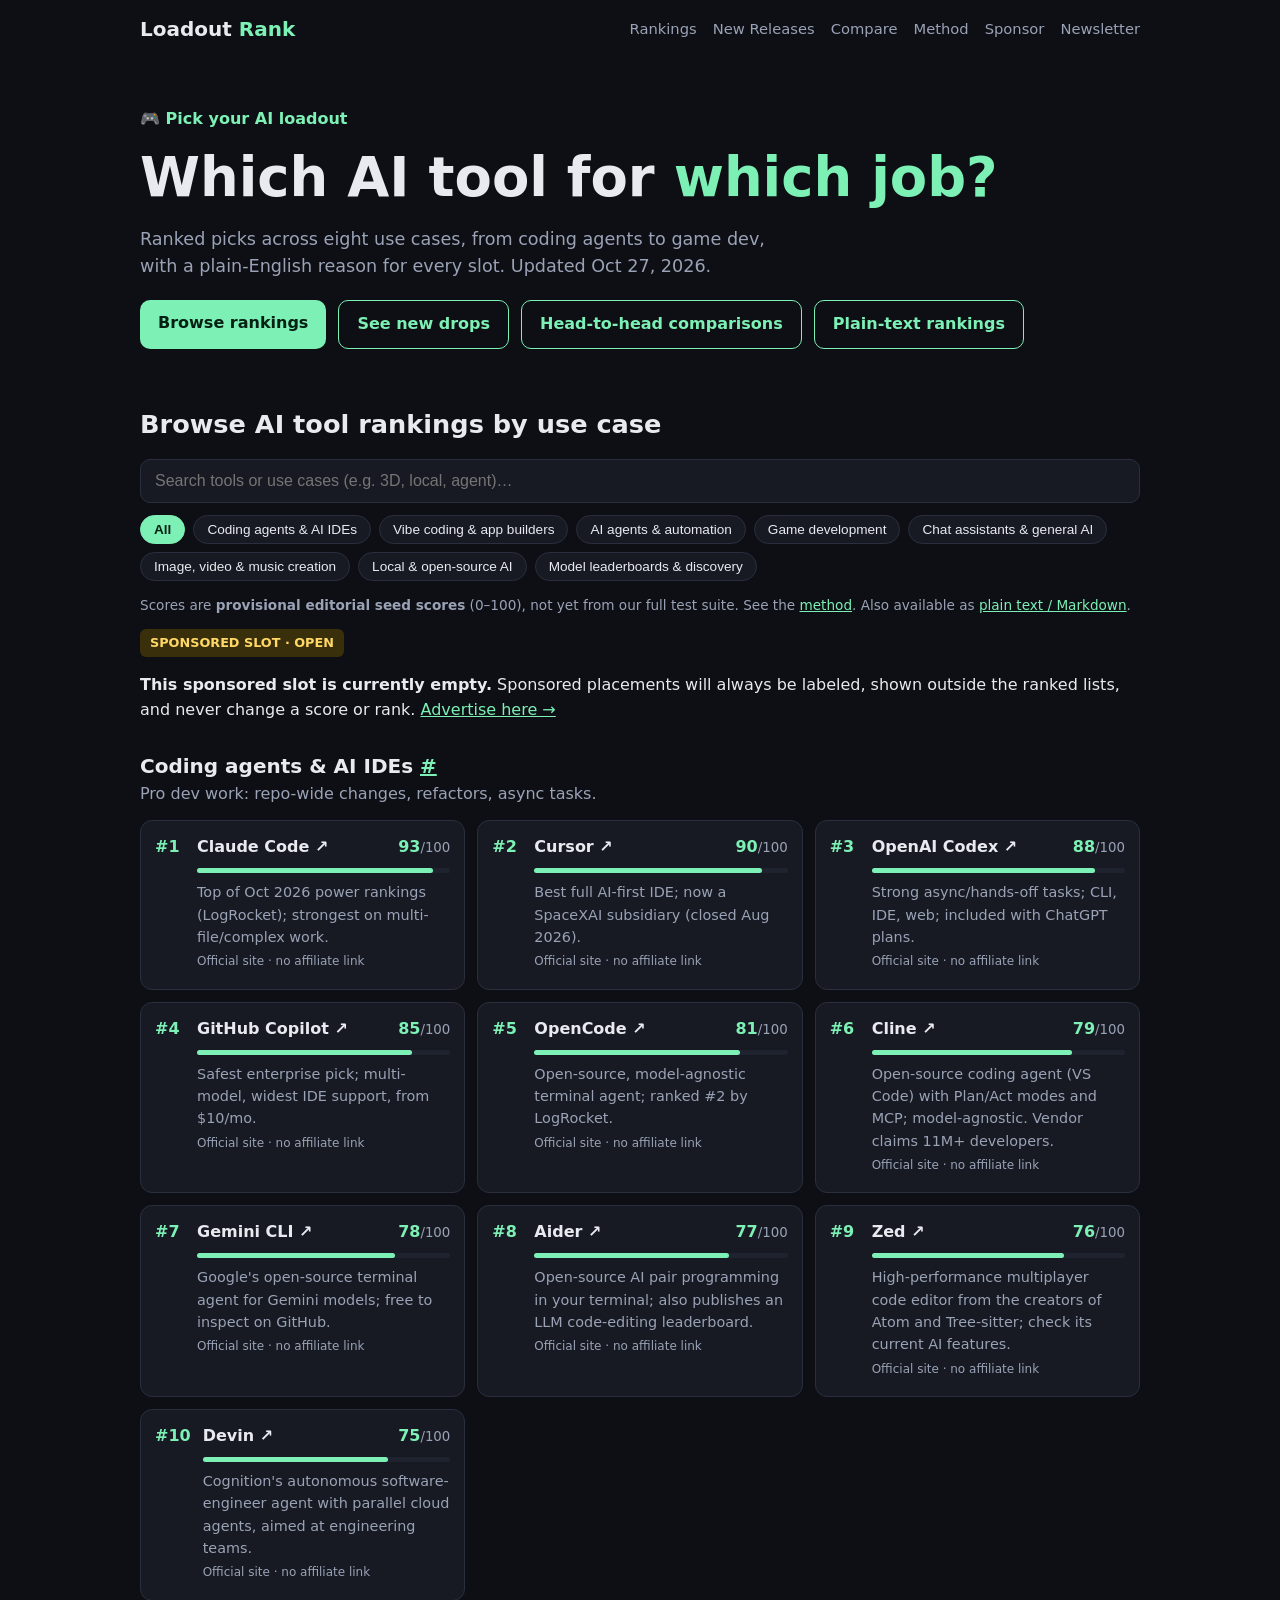
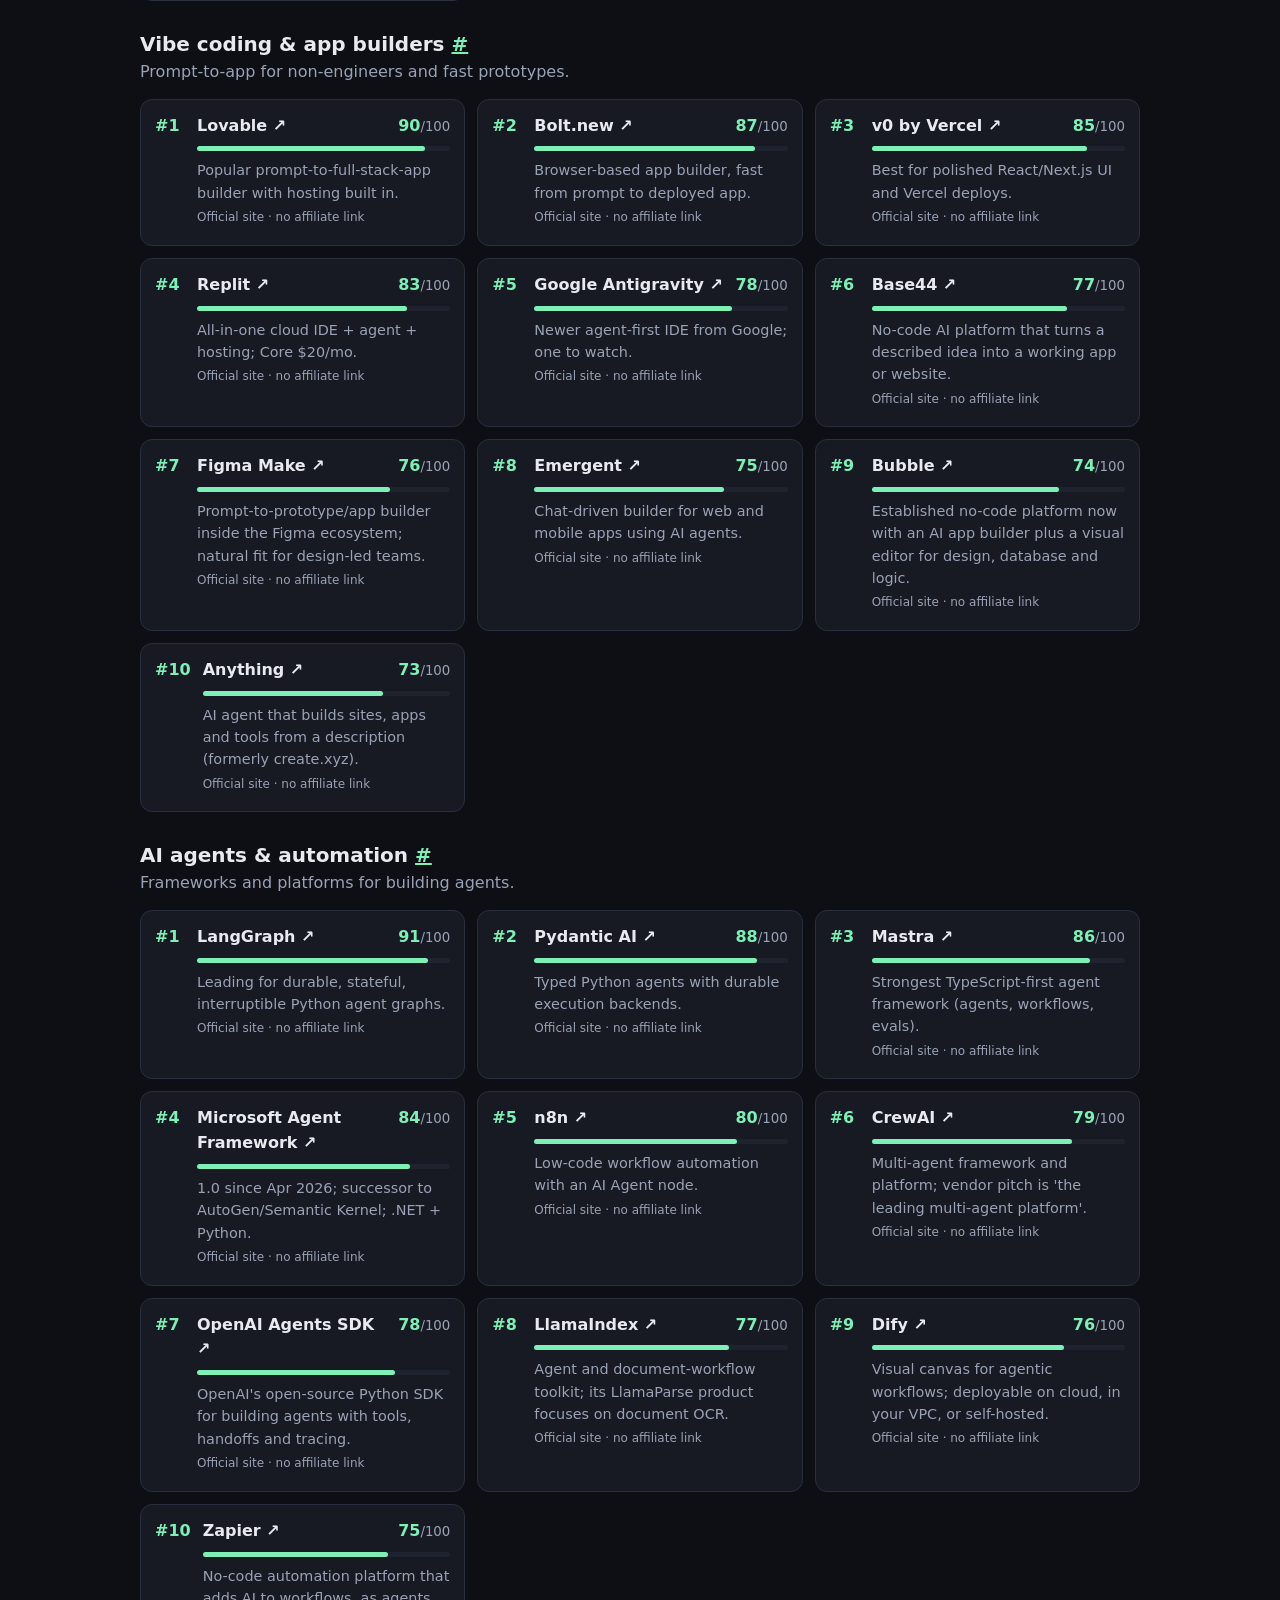
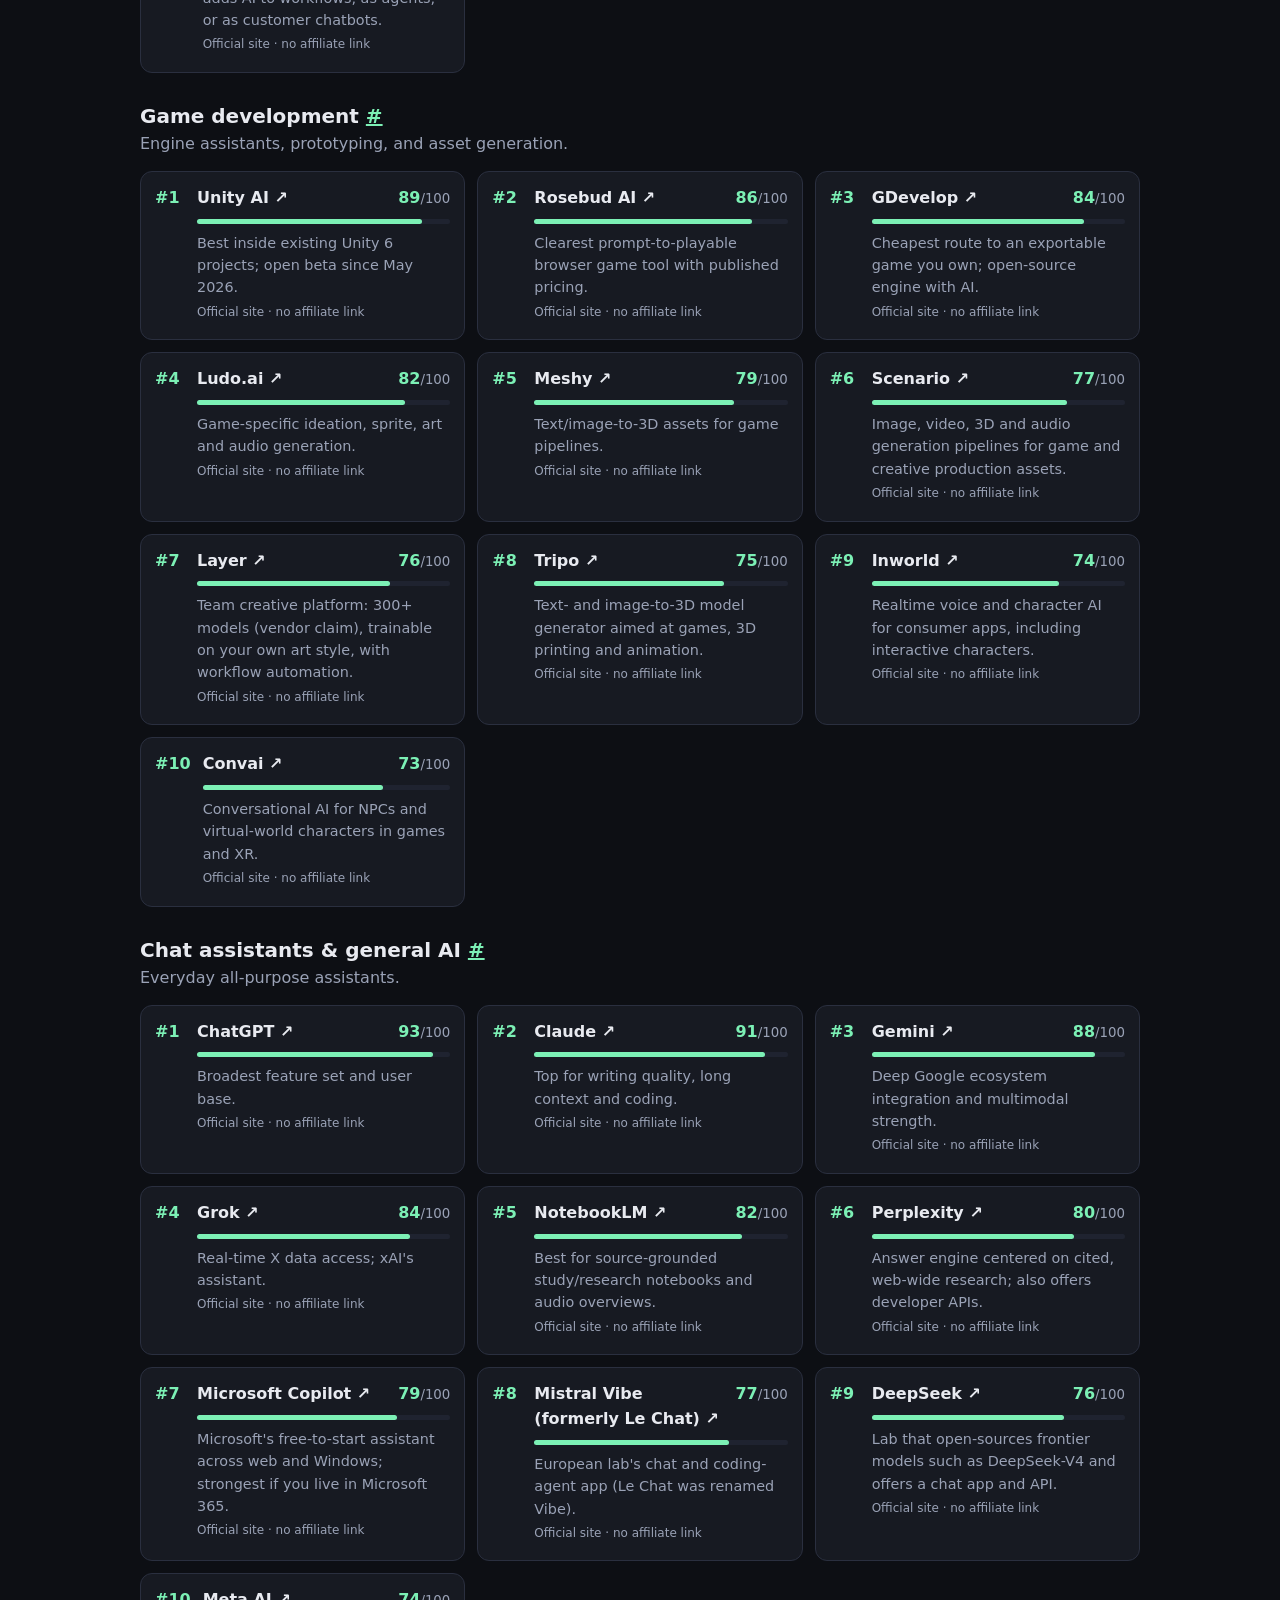
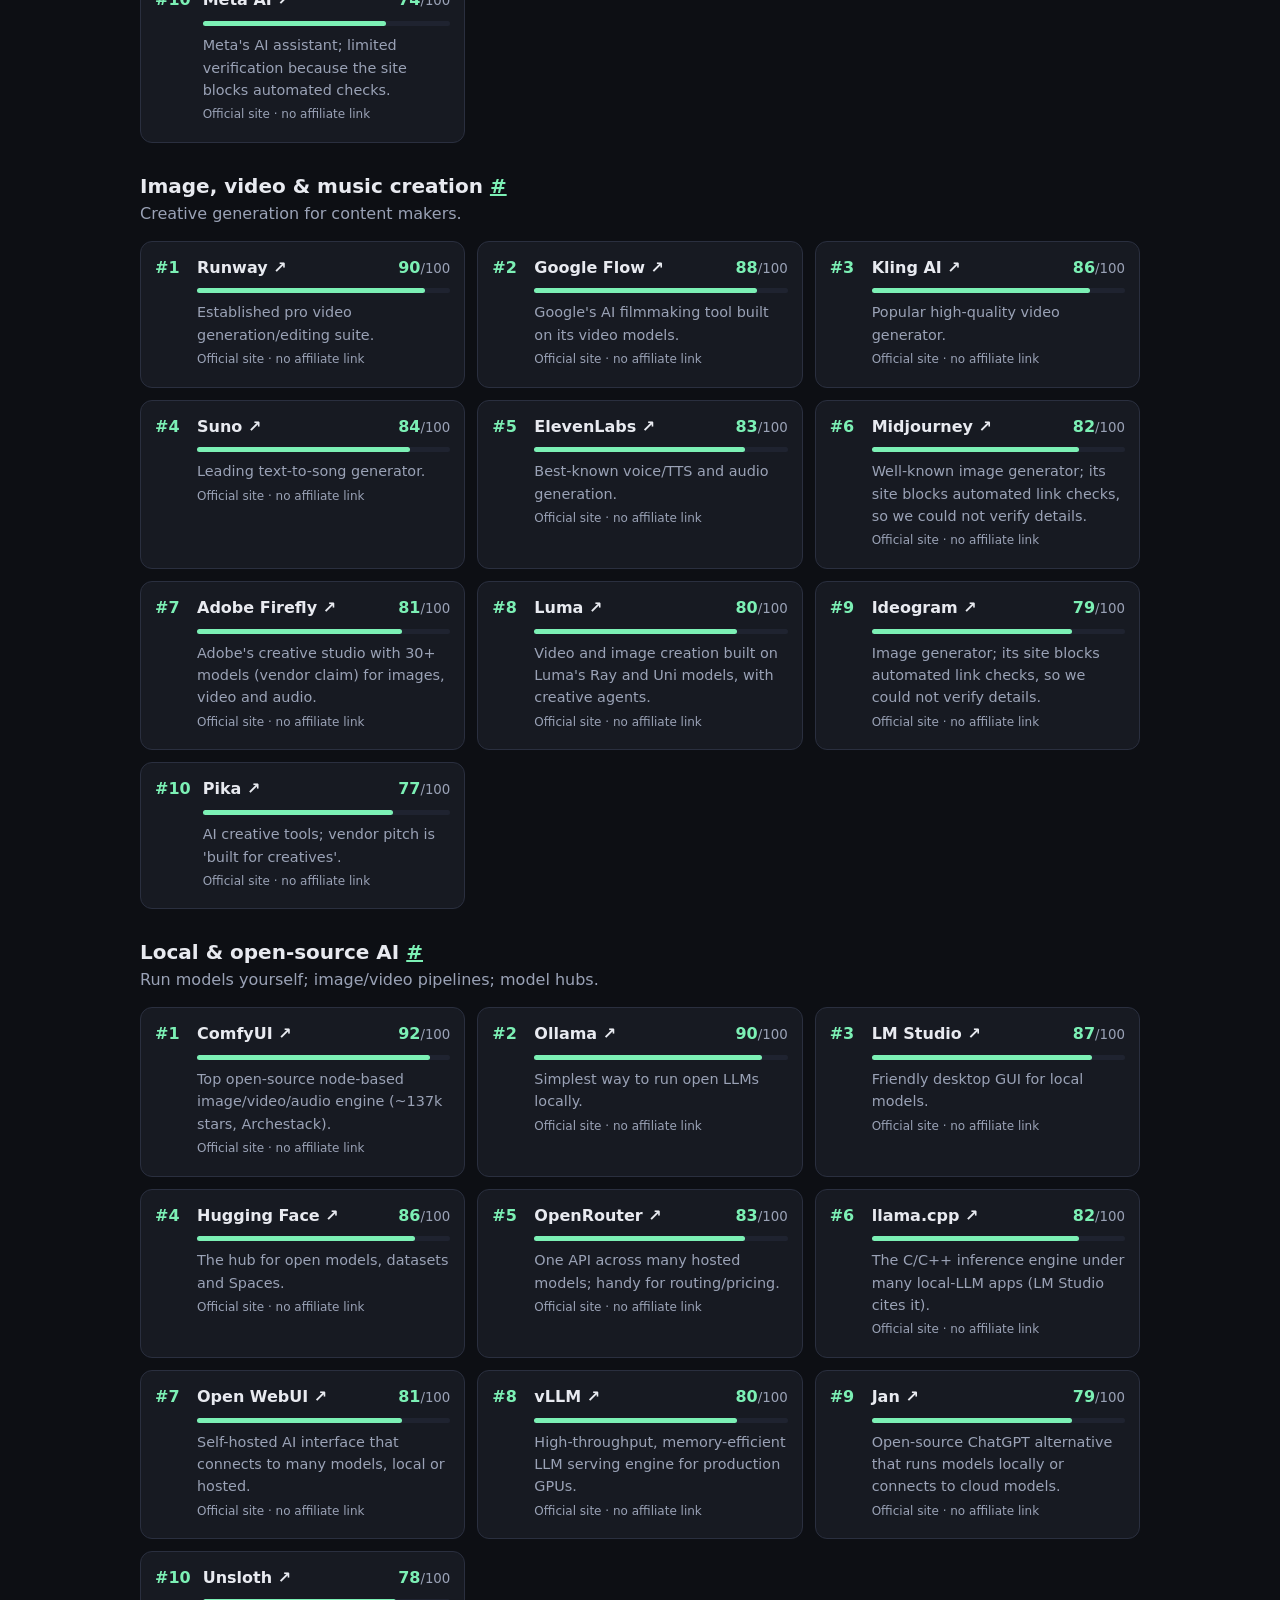
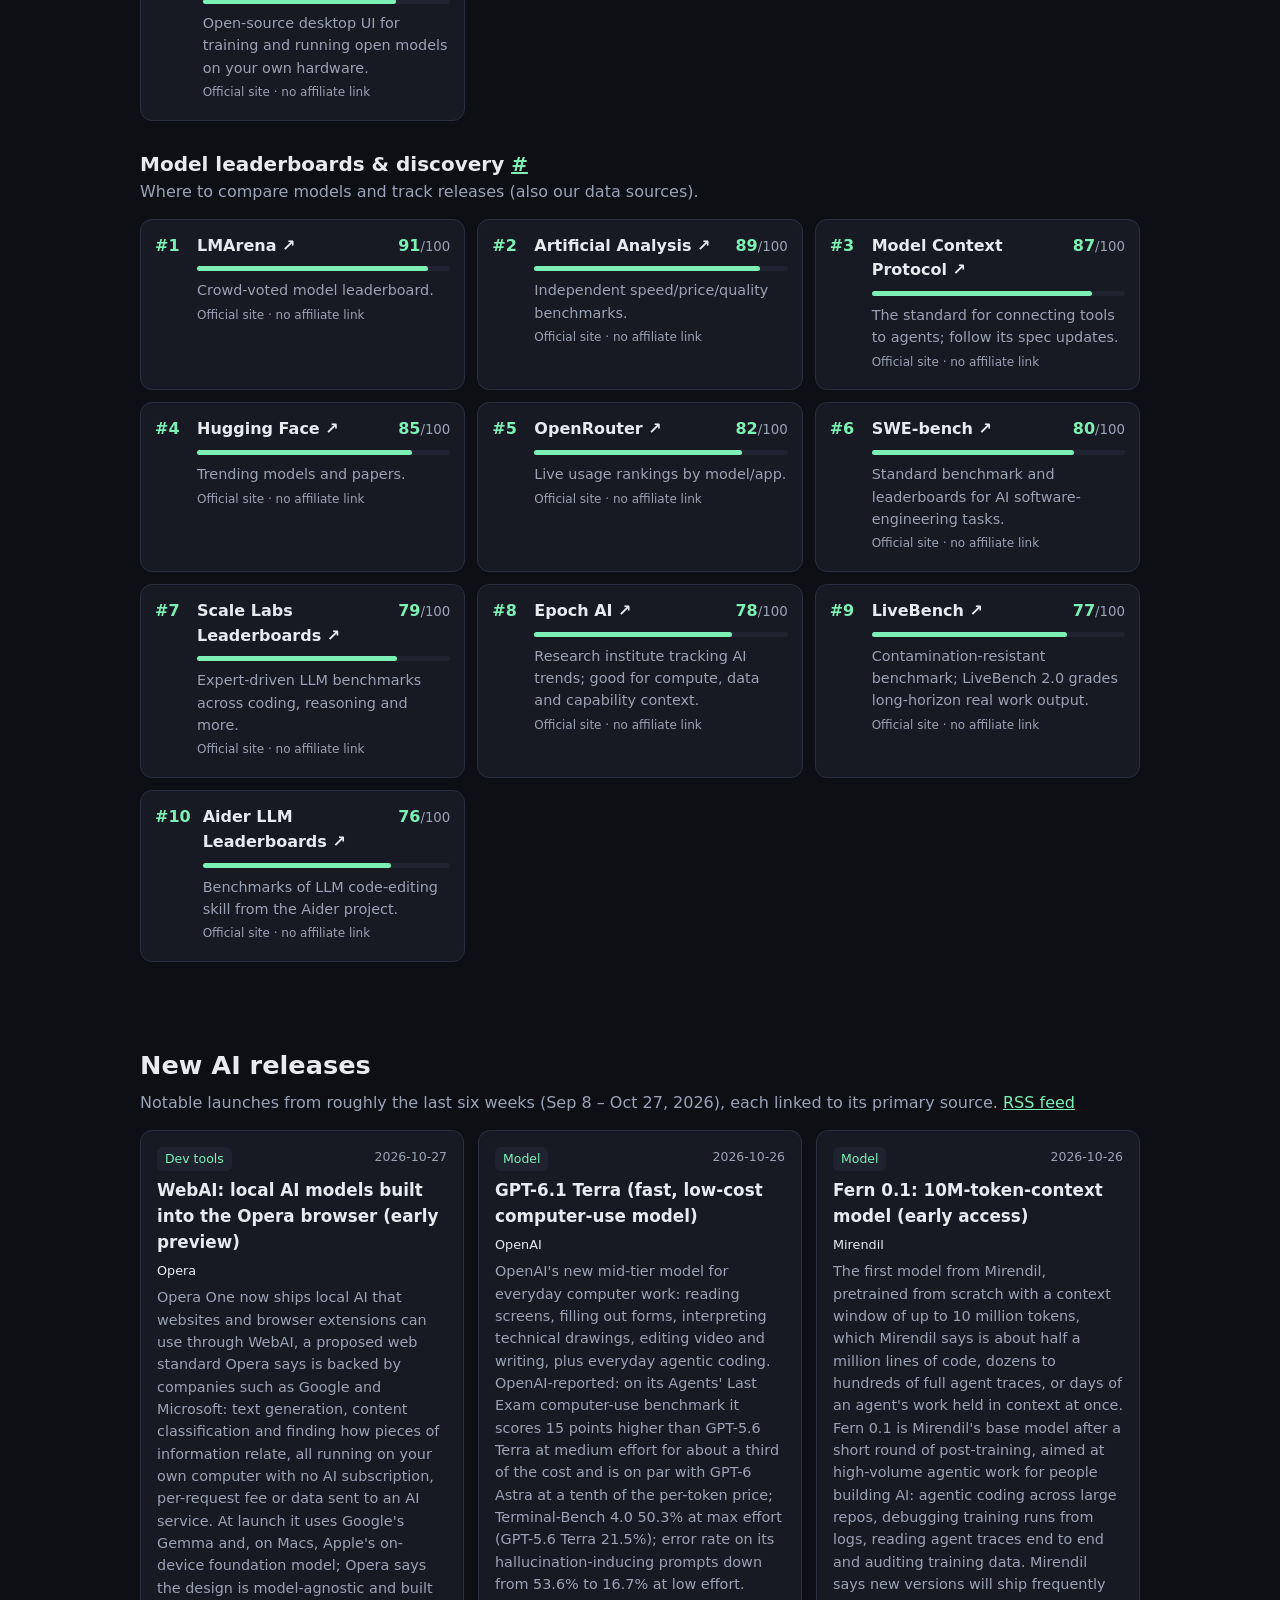
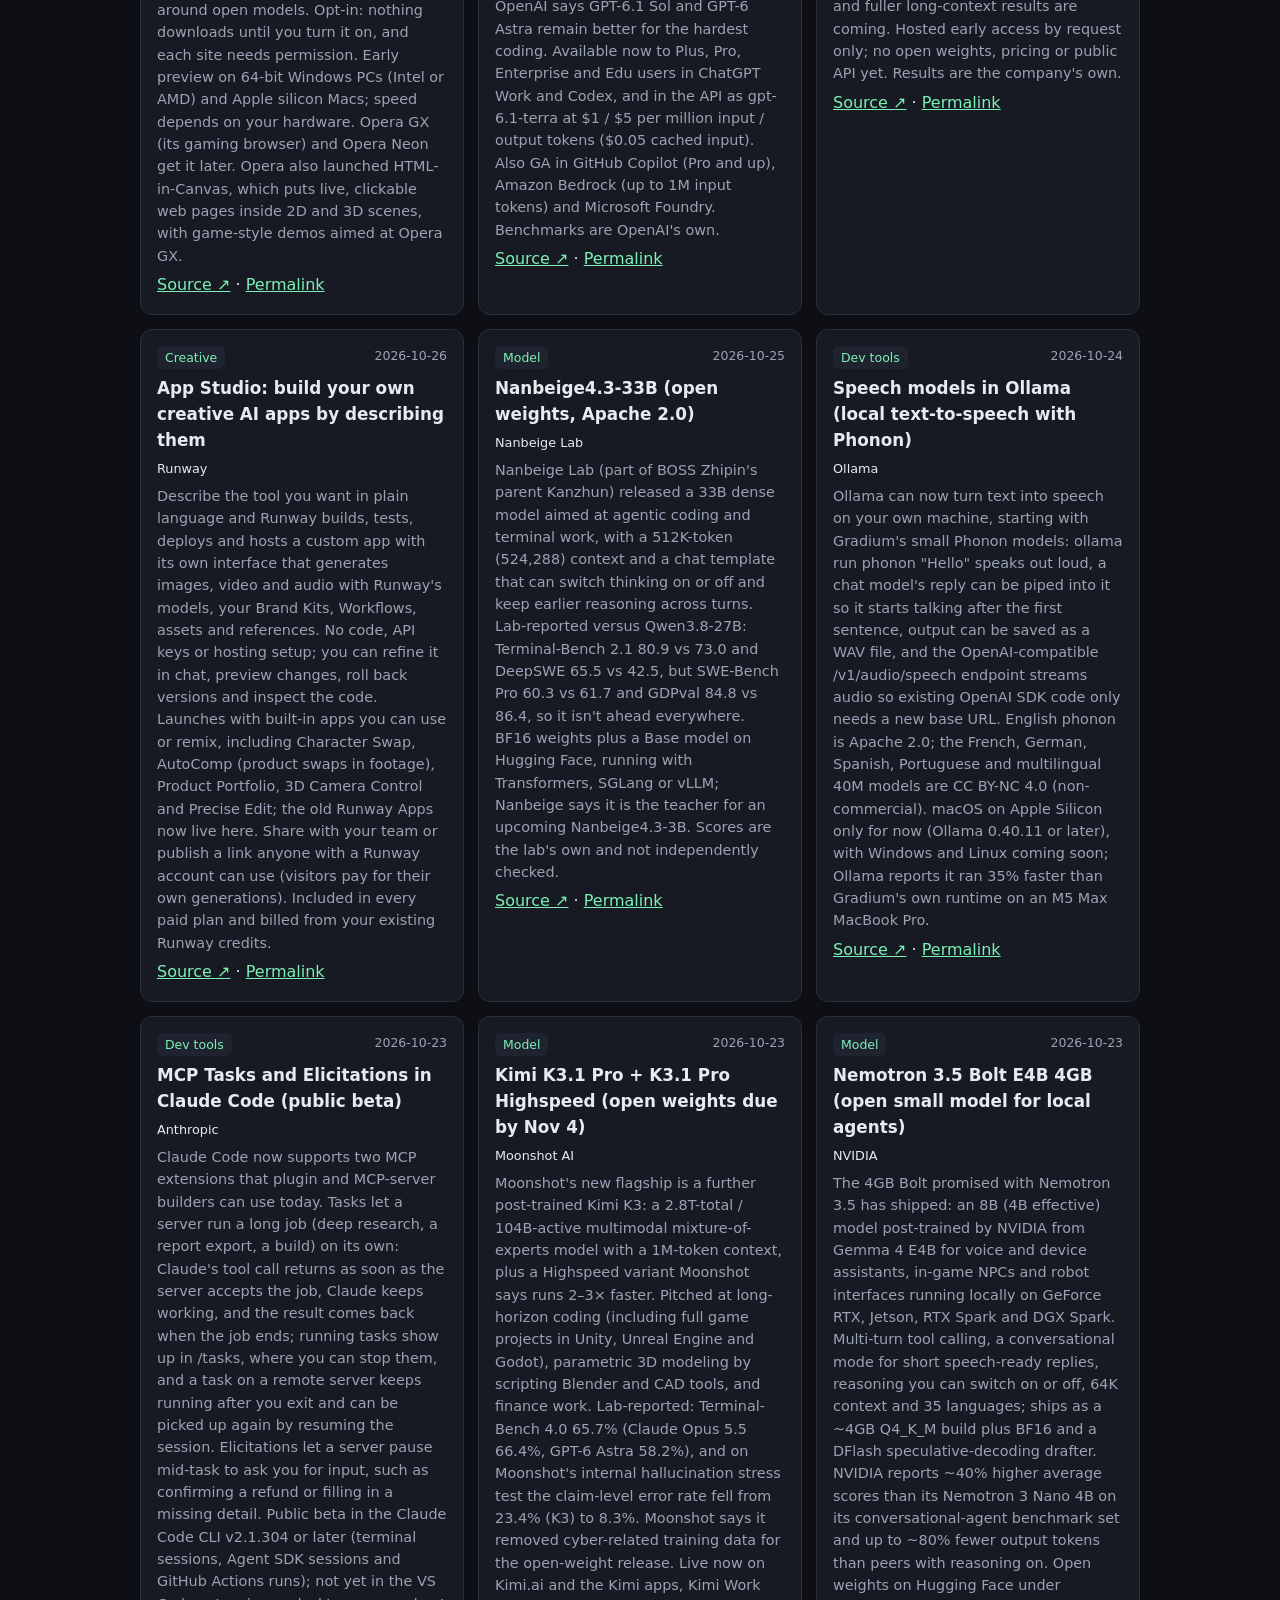
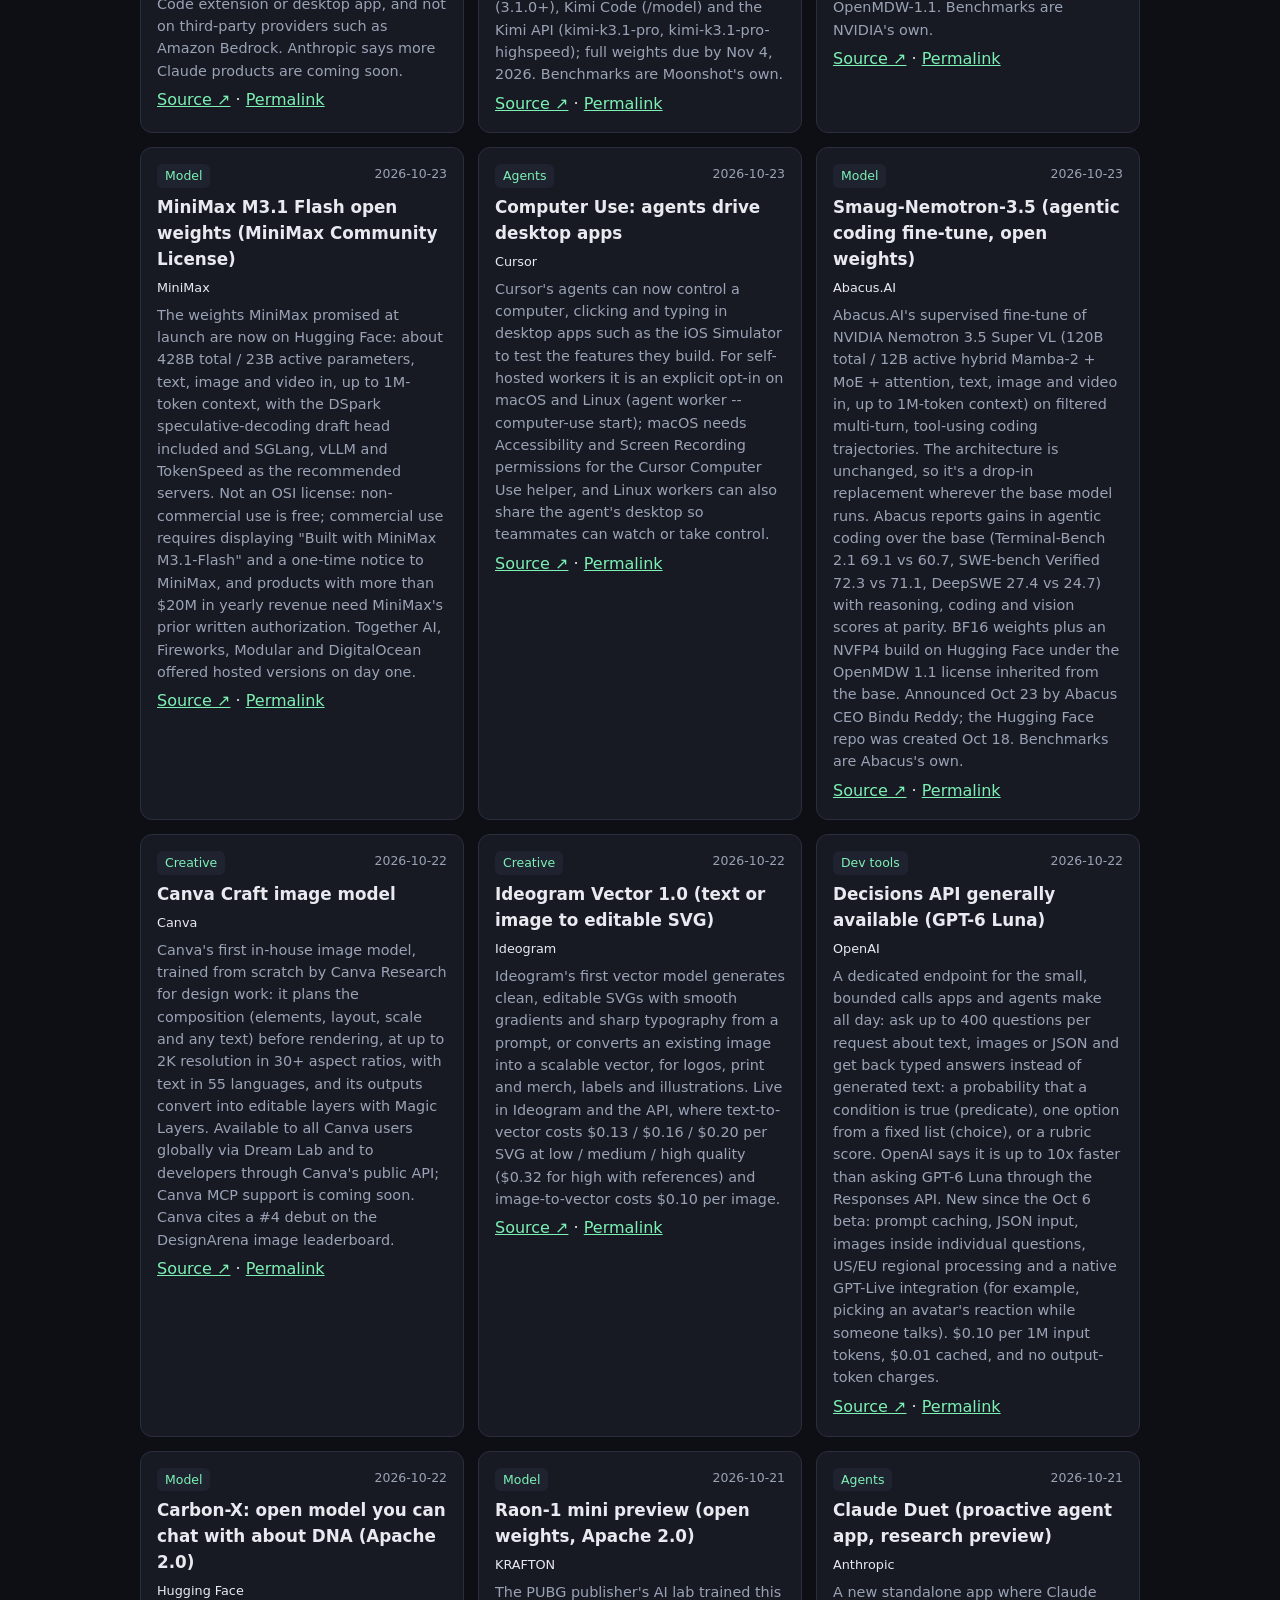
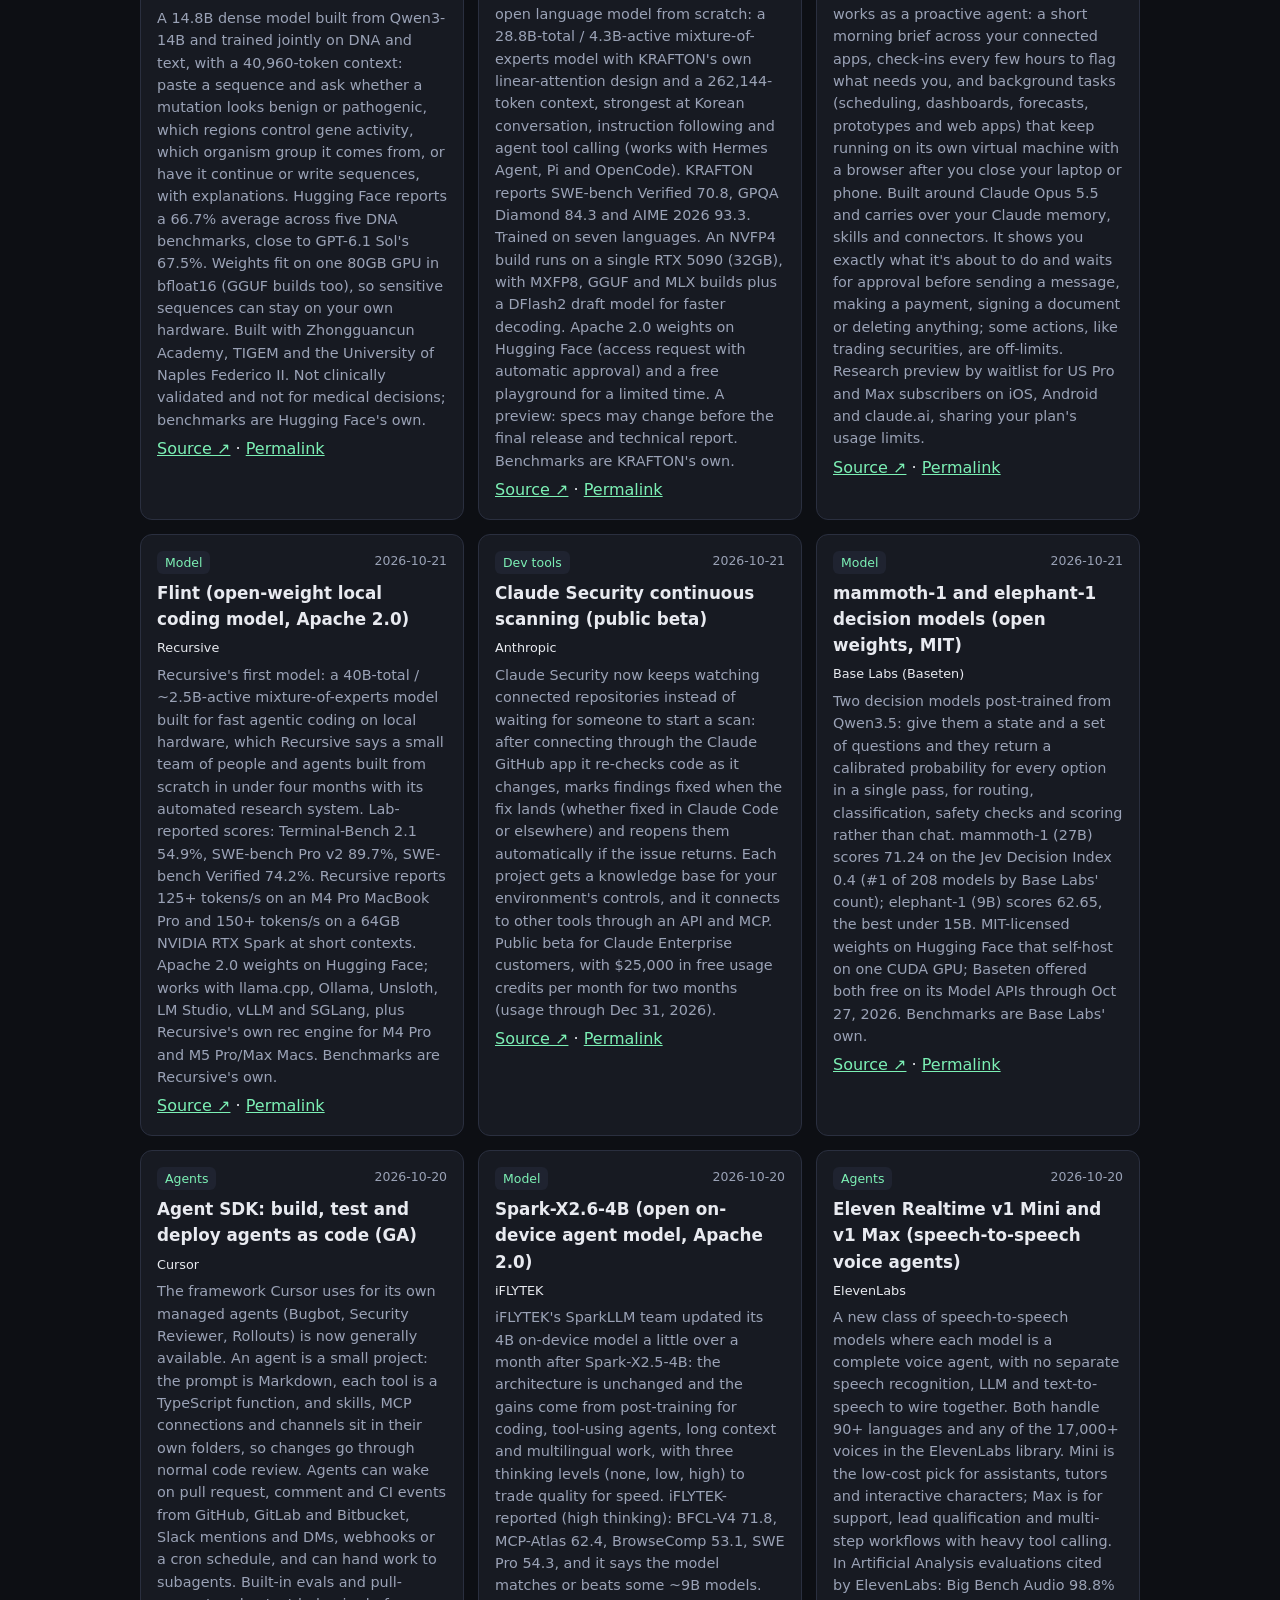
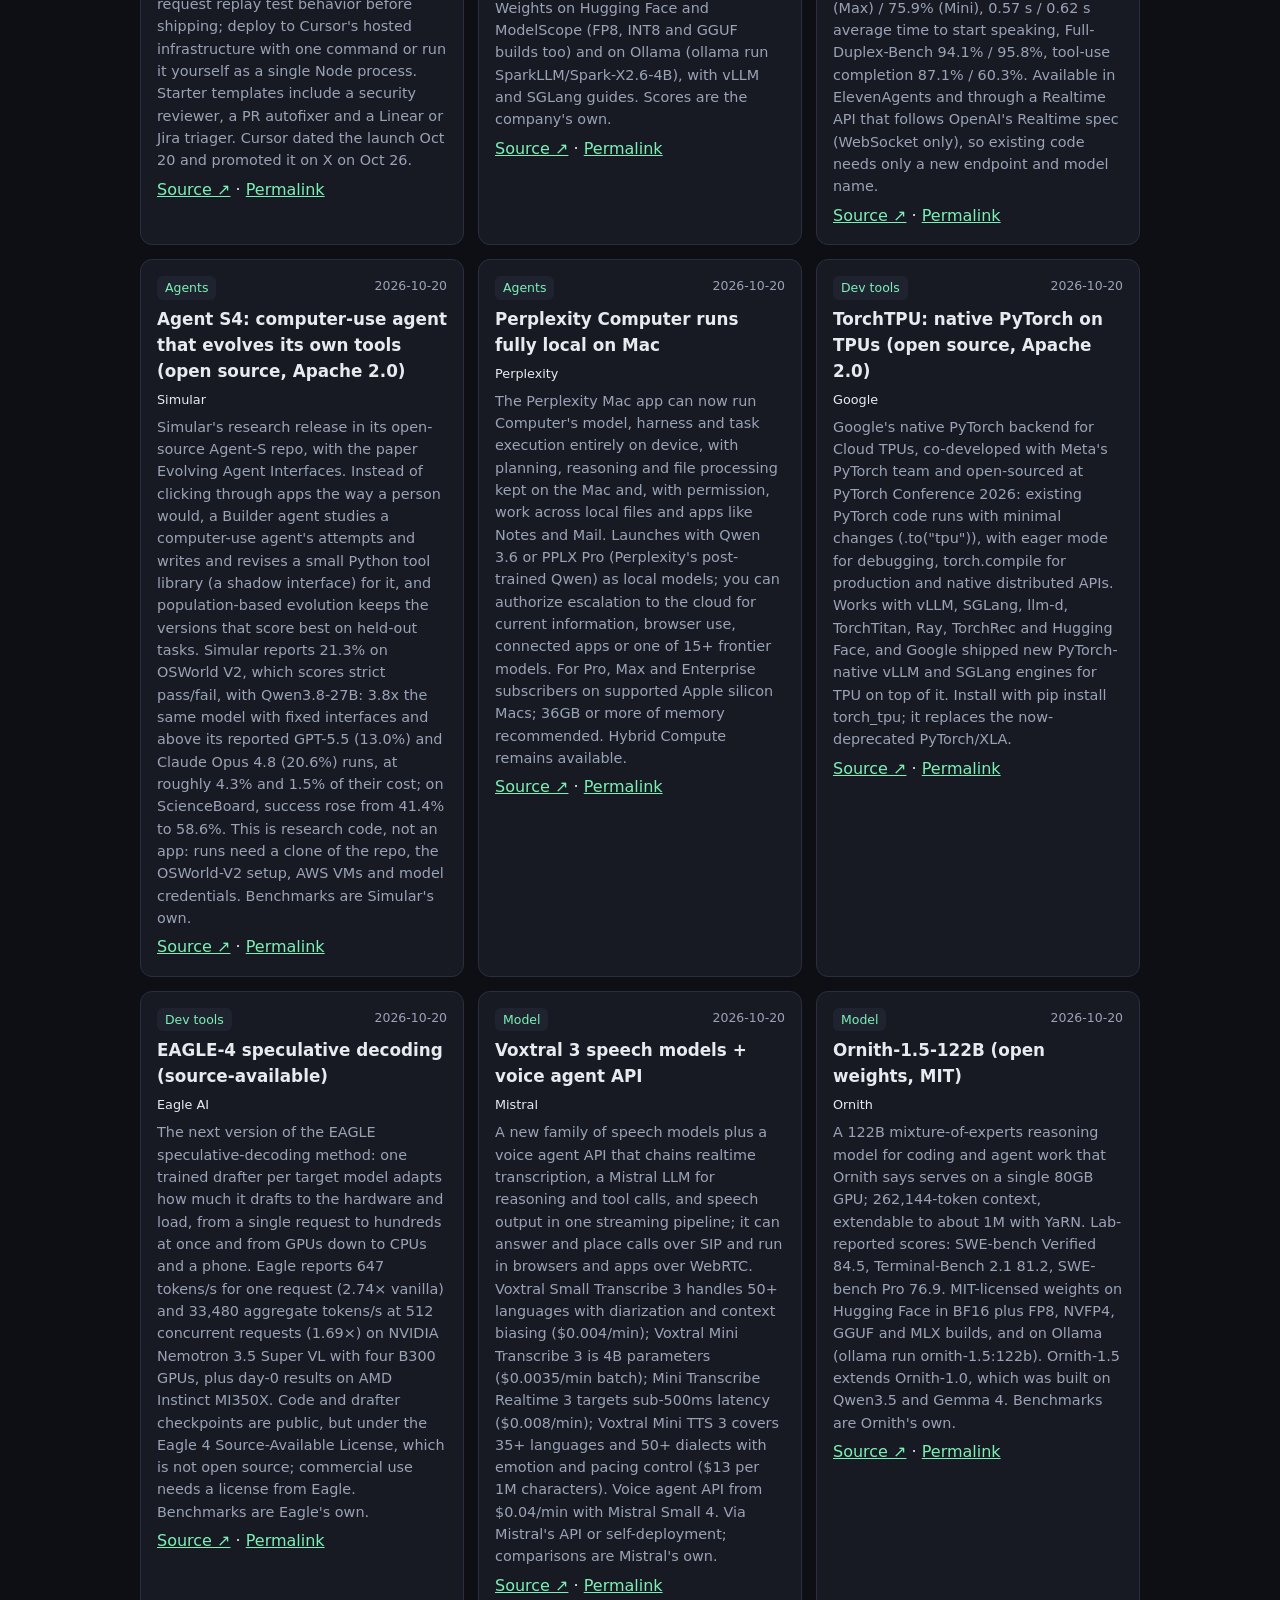
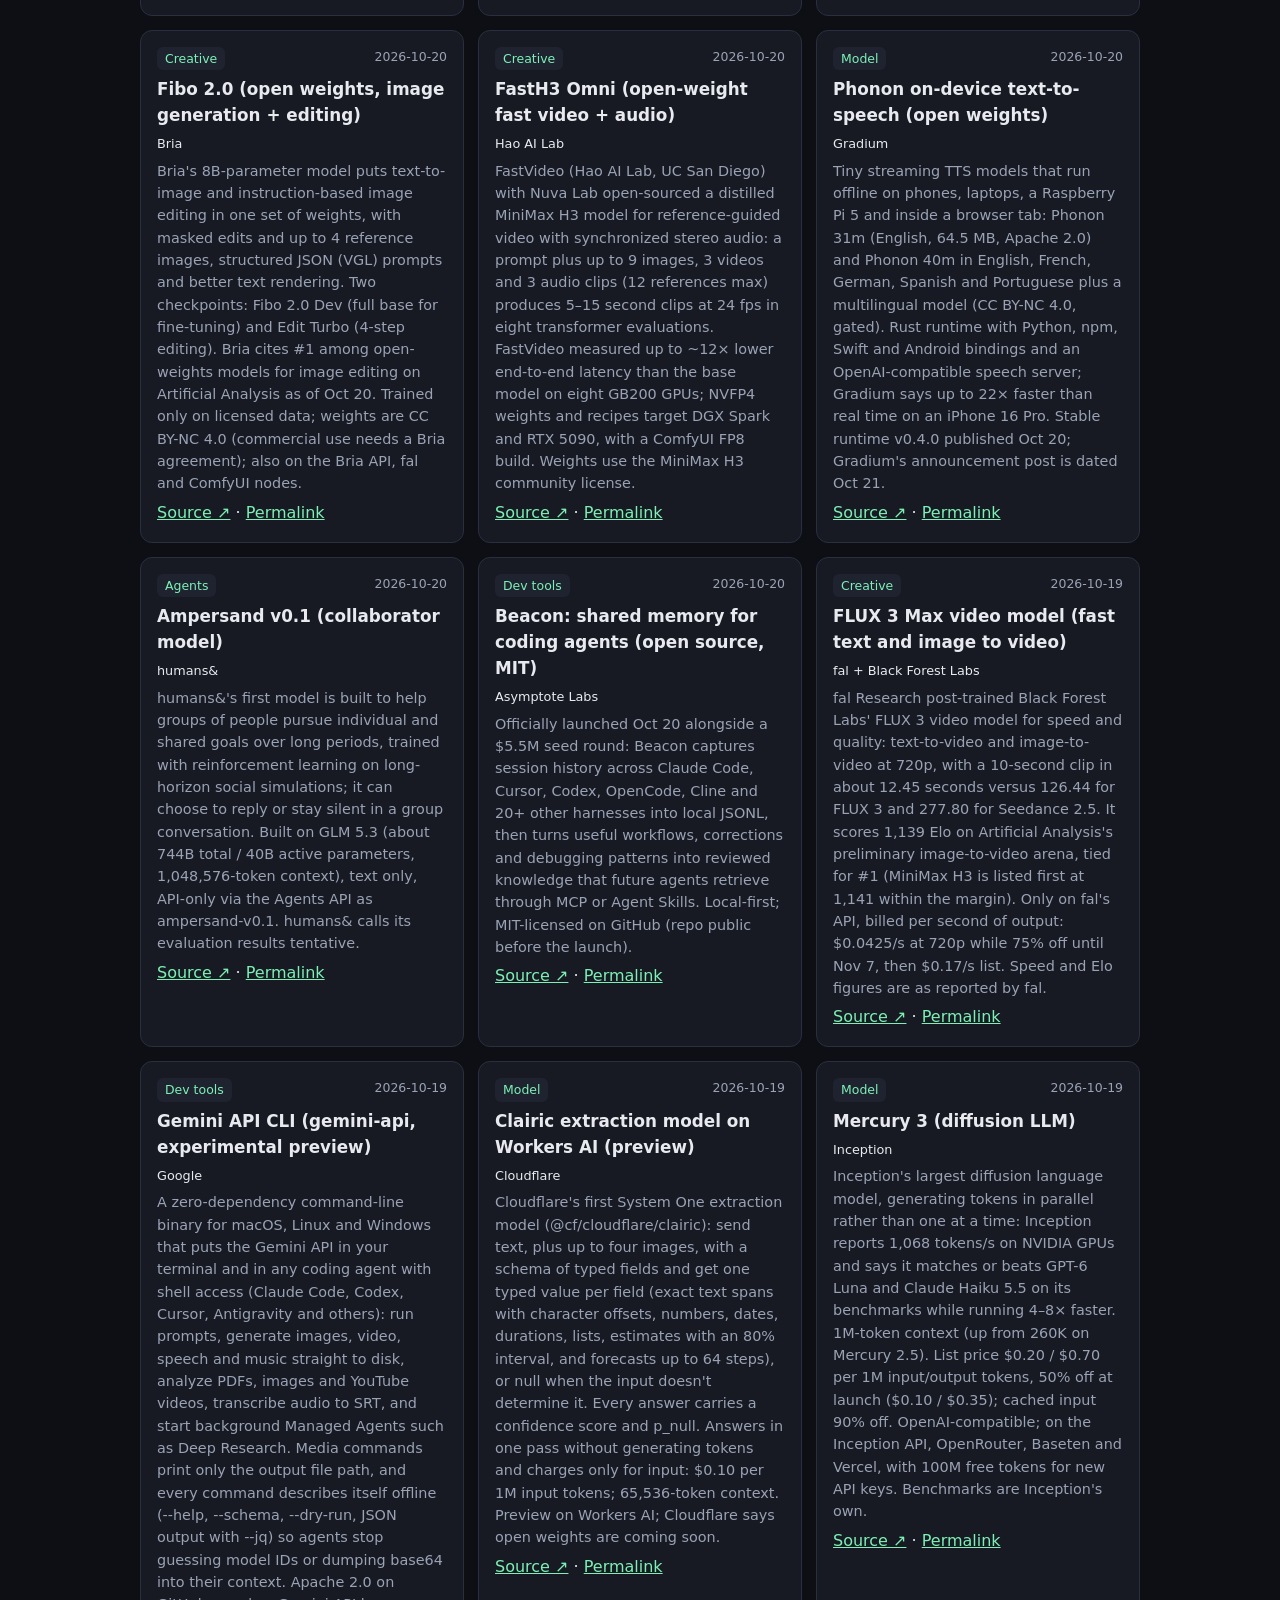
==== commit e1f06645: "Oct 27: add GPT-6.1 Terra, Mirendil Fern 0.1, Runway App Studio, Opera WebAI, Cursor Agent SDK; abso" ====
--- a/index.html
+++ b/index.html
@@ -1,12 +1,12 @@
 <!doctype html><html lang="en"><head><meta charset="utf-8"><meta name="viewport" content="width=device-width,initial-scale=1">
-<title>Loadout Rank — Best AI Tools by Use Case (Oct 2026 Rankings)</title><meta name="description" content="Ranked AI tools across 8 use cases — coding agents, vibe coding, agents, game dev, chat, creative and local AI — plus new AI releases. Updated Oct 26, 2026."><meta name="theme-color" content="#0d0f14"><meta name="robots" content="index,follow,max-snippet:-1">
+<title>Loadout Rank — Best AI Tools by Use Case (Oct 2026 Rankings)</title><meta name="description" content="Ranked AI tools across 8 use cases — coding agents, vibe coding, agents, game dev, chat, creative and local AI — plus new AI releases. Updated Oct 27, 2026."><meta name="theme-color" content="#0d0f14"><meta name="robots" content="index,follow,max-snippet:-1">
 <link rel="canonical" href="https://dlee8484.github.io/loadout-rank/"><link rel="alternate" type="text/markdown" href="https://dlee8484.github.io/loadout-rank/rankings.md" title="Rankings as Markdown"><link rel="sitemap" type="application/xml" href="https://dlee8484.github.io/loadout-rank/sitemap.xml"><link rel="alternate" type="application/rss+xml" href="https://dlee8484.github.io/loadout-rank/feed.xml" title="Loadout Rank: new AI releases"><link rel="alternate" type="application/json" href="https://dlee8484.github.io/loadout-rank/data.json" title="Loadout Rank data (JSON)">
-<meta property="og:type" content="website"><meta property="og:site_name" content="Loadout Rank"><meta property="og:title" content="Loadout Rank — Best AI Tools by Use Case (Oct 2026 Rankings)"><meta property="og:description" content="Ranked AI tools across 8 use cases — coding agents, vibe coding, agents, game dev, chat, creative and local AI — plus new AI releases. Updated Oct 26, 2026."><meta property="og:url" content="https://dlee8484.github.io/loadout-rank/"><meta property="og:locale" content="en_US">
-<meta name="twitter:card" content="summary_large_image"><meta name="twitter:image" content="https://dlee8484.github.io/loadout-rank/og-image.png"><meta property="og:image" content="https://dlee8484.github.io/loadout-rank/og-image.png"><meta property="og:image:width" content="1200"><meta property="og:image:height" content="630"><meta property="og:image:alt" content="Loadout Rank: best AI tools by use case"><meta name="twitter:title" content="Loadout Rank — Best AI Tools by Use Case (Oct 2026 Rankings)"><meta name="twitter:description" content="Ranked AI tools across 8 use cases — coding agents, vibe coding, agents, game dev, chat, creative and local AI — plus new AI releases. Updated Oct 26, 2026.">
-<link rel="stylesheet" href="style.css"><script type="application/ld+json">{"@context": "https://schema.org", "@type": "Organization", "@id": "https://dlee8484.github.io/loadout-rank/#org", "name": "Loadout Rank", "url": "https://dlee8484.github.io/loadout-rank/", "description": "Independent AI tool rankings by use case and a dated, primary-sourced list of new AI releases.", "sameAs": ["https://x.com/LoadoutRank"]}</script><script type="application/ld+json">{"@context": "https://schema.org", "@type": "WebSite", "@id": "https://dlee8484.github.io/loadout-rank/#website", "name": "Loadout Rank", "url": "https://dlee8484.github.io/loadout-rank/", "description": "Ranked AI tools by use case plus the latest AI releases.", "inLanguage": "en", "publisher": {"@id": "https://dlee8484.github.io/loadout-rank/#org"}}</script><script type="application/ld+json">{"@context": "https://schema.org", "@type": "ItemList", "@id": "https://dlee8484.github.io/loadout-rank/#rankings", "name": "Loadout Rank AI tool rankings by use case", "description": "Provisional editorial rankings of AI tools in 8 categories (10 tools each). Updated Oct 26, 2026.", "dateModified": "2026-10-26", "numberOfItems": 80, "itemListOrder": "https://schema.org/ItemListOrderAscending", "itemListElement": [{"@type": "ListItem", "position": 1, "name": "Claude Code (#1, Coding agents & AI IDEs)", "url": "https://dlee8484.github.io/loadout-rank/#coding-agents-ai-ides"}, {"@type": "ListItem", "position": 2, "name": "Cursor (#2, Coding agents & AI IDEs)", "url": "https://dlee8484.github.io/loadout-rank/#coding-agents-ai-ides"}, {"@type": "ListItem", "position": 3, "name": "OpenAI Codex (#3, Coding agents & AI IDEs)", "url": "https://dlee8484.github.io/loadout-rank/#coding-agents-ai-ides"}, {"@type": "ListItem", "position": 4, "name": "GitHub Copilot (#4, Coding agents & AI IDEs)", "url": "https://dlee8484.github.io/loadout-rank/#coding-agents-ai-ides"}, {"@type": "ListItem", "position": 5, "name": "OpenCode (#5, Coding agents & AI IDEs)", "url": "https://dlee8484.github.io/loadout-rank/#coding-agents-ai-ides"}, {"@type": "ListItem", "position": 6, "name": "Cline (#6, Coding agents & AI IDEs)", "url": "https://dlee8484.github.io/loadout-rank/#coding-agents-ai-ides"}, {"@type": "ListItem", "position": 7, "name": "Gemini CLI (#7, Coding agents & AI IDEs)", "url": "https://dlee8484.github.io/loadout-rank/#coding-agents-ai-ides"}, {"@type": "ListItem", "position": 8, "name": "Aider (#8, Coding agents & AI IDEs)", "url": "https://dlee8484.github.io/loadout-rank/#coding-agents-ai-ides"}, {"@type": "ListItem", "position": 9, "name": "Zed (#9, Coding agents & AI IDEs)", "url": "https://dlee8484.github.io/loadout-rank/#coding-agents-ai-ides"}, {"@type": "ListItem", "position": 10, "name": "Devin (#10, Coding agents & AI IDEs)", "url": "https://dlee8484.github.io/loadout-rank/#coding-agents-ai-ides"}, {"@type": "ListItem", "position": 11, "name": "Lovable (#1, Vibe coding & app builders)", "url": "https://dlee8484.github.io/loadout-rank/#vibe-coding-app-builders"}, {"@type": "ListItem", "position": 12, "name": "Bolt.new (#2, Vibe coding & app builders)", "url": "https://dlee8484.github.io/loadout-rank/#vibe-coding-app-builders"}, {"@type": "ListItem", "position": 13, "name": "v0 by Vercel (#3, Vibe coding & app builders)", "url": "https://dlee8484.github.io/loadout-rank/#vibe-coding-app-builders"}, {"@type": "ListItem", "position": 14, "name": "Replit (#4, Vibe coding & app builders)", "url": "https://dlee8484.github.io/loadout-rank/#vibe-coding-app-builders"}, {"@type": "ListItem", "position": 15, "name": "Google Antigravity (#5, Vibe coding & app builders)", "url": "https://dlee8484.github.io/loadout-rank/#vibe-coding-app-builders"}, {"@type": "ListItem", "position": 16, "name": "Base44 (#6, Vibe coding & app builders)", "url": "https://dlee8484.github.io/loadout-rank/#vibe-coding-app-builders"}, {"@type": "ListItem", "position": 17, "name": "Figma Make (#7, Vibe coding & app builders)", "url": "https://dlee8484.github.io/loadout-rank/#vibe-coding-app-builders"}, {"@type": "ListItem", "position": 18, "name": "Emergent (#8, Vibe coding & app builders)", "url": "https://dlee8484.github.io/loadout-rank/#vibe-coding-app-builders"}, {"@type": "ListItem", "position": 19, "name": "Bubble (#9, Vibe coding & app builders)", "url": "https://dlee8484.github.io/loadout-rank/#vibe-coding-app-builders"}, {"@type": "ListItem", "position": 20, "name": "Anything (#10, Vibe coding & app builders)", "url": "https://dlee8484.github.io/loadout-rank/#vibe-coding-app-builders"}, {"@type": "ListItem", "position": 21, "name": "LangGraph (#1, AI agents & automation)", "url": "https://dlee8484.github.io/loadout-rank/#ai-agents-automation"}, {"@type": "ListItem", "position": 22, "name": "Pydantic AI (#2, AI agents & automation)", "url": "https://dlee8484.github.io/loadout-rank/#ai-agents-automation"}, {"@type": "ListItem", "position": 23, "name": "Mastra (#3, AI agents & automation)", "url": "https://dlee8484.github.io/loadout-rank/#ai-agents-automation"}, {"@type": "ListItem", "position": 24, "name": "Microsoft Agent Framework (#4, AI agents & automation)", "url": "https://dlee8484.github.io/loadout-rank/#ai-agents-automation"}, {"@type": "ListItem", "position": 25, "name": "n8n (#5, AI agents & automation)", "url": "https://dlee8484.github.io/loadout-rank/#ai-agents-automation"}, {"@type": "ListItem", "position": 26, "name": "CrewAI (#6, AI agents & automation)", "url": "https://dlee8484.github.io/loadout-rank/#ai-agents-automation"}, {"@type": "ListItem", "position": 27, "name": "OpenAI Agents SDK (#7, AI agents & automation)", "url": "https://dlee8484.github.io/loadout-rank/#ai-agents-automation"}, {"@type": "ListItem", "position": 28, "name": "LlamaIndex (#8, AI agents & automation)", "url": "https://dlee8484.github.io/loadout-rank/#ai-agents-automation"}, {"@type": "ListItem", "position": 29, "name": "Dify (#9, AI agents & automation)", "url": "https://dlee8484.github.io/loadout-rank/#ai-agents-automation"}, {"@type": "ListItem", "position": 30, "name": "Zapier (#10, AI agents & automation)", "url": "https://dlee8484.github.io/loadout-rank/#ai-agents-automation"}, {"@type": "ListItem", "position": 31, "name": "Unity AI (#1, Game development)", "url": "https://dlee8484.github.io/loadout-rank/#game-development"}, {"@type": "ListItem", "position": 32, "name": "Rosebud AI (#2, Game development)", "url": "https://dlee8484.github.io/loadout-rank/#game-development"}, {"@type": "ListItem", "position": 33, "name": "GDevelop (#3, Game development)", "url": "https://dlee8484.github.io/loadout-rank/#game-development"}, {"@type": "ListItem", "position": 34, "name": "Ludo.ai (#4, Game development)", "url": "https://dlee8484.github.io/loadout-rank/#game-development"}, {"@type": "ListItem", "position": 35, "name": "Meshy (#5, Game development)", "url": "https://dlee8484.github.io/loadout-rank/#game-development"}, {"@type": "ListItem", "position": 36, "name": "Scenario (#6, Game development)", "url": "https://dlee8484.github.io/loadout-rank/#game-development"}, {"@type": "ListItem", "position": 37, "name": "Layer (#7, Game development)", "url": "https://dlee8484.github.io/loadout-rank/#game-development"}, {"@type": "ListItem", "position": 38, "name": "Tripo (#8, Game development)", "url": "https://dlee8484.github.io/loadout-rank/#game-development"}, {"@type": "ListItem", "position": 39, "name": "Inworld (#9, Game development)", "url": "https://dlee8484.github.io/loadout-rank/#game-development"}, {"@type": "ListItem", "position": 40, "name": "Convai (#10, Game development)", "url": "https://dlee8484.github.io/loadout-rank/#game-development"}, {"@type": "ListItem", "position": 41, "name": "ChatGPT (#1, Chat assistants & general AI)", "url": "https://dlee8484.github.io/loadout-rank/#chat-assistants-general-ai"}, {"@type": "ListItem", "position": 42, "name": "Claude (#2, Chat assistants & general AI)", "url": "https://dlee8484.github.io/loadout-rank/#chat-assistants-general-ai"}, {"@type": "ListItem", "position": 43, "name": "Gemini (#3, Chat assistants & general AI)", "url": "https://dlee8484.github.io/loadout-rank/#chat-assistants-general-ai"}, {"@type": "ListItem", "position": 44, "name": "Grok (#4, Chat assistants & general AI)", "url": "https://dlee8484.github.io/loadout-rank/#chat-assistants-general-ai"}, {"@type": "ListItem", "position": 45, "name": "NotebookLM (#5, Chat assistants & general AI)", "url": "https://dlee8484.github.io/loadout-rank/#chat-assistants-general-ai"}, {"@type": "ListItem", "position": 46, "name": "Perplexity (#6, Chat assistants & general AI)", "url": "https://dlee8484.github.io/loadout-rank/#chat-assistants-general-ai"}, {"@type": "ListItem", "position": 47, "name": "Microsoft Copilot (#7, Chat assistants & general AI)", "url": "https://dlee8484.github.io/loadout-rank/#chat-assistants-general-ai"}, {"@type": "ListItem", "position": 48, "name": "Mistral Vibe (formerly Le Chat) (#8, Chat assistants & general AI)", "url": "https://dlee8484.github.io/loadout-rank/#chat-assistants-general-ai"}, {"@type": "ListItem", "position": 49, "name": "DeepSeek (#9, Chat assistants & general AI)", "url": "https://dlee8484.github.io/loadout-rank/#chat-assistants-general-ai"}, {"@type": "ListItem", "position": 50, "name": "Meta AI (#10, Chat assistants & general AI)", "url": "https://dlee8484.github.io/loadout-rank/#chat-assistants-general-ai"}, {"@type": "ListItem", "position": 51, "name": "Runway (#1, Image, video & music creation)", "url": "https://dlee8484.github.io/loadout-rank/#image-video-music-creation"}, {"@type": "ListItem", "position": 52, "name": "Google Flow (#2, Image, video & music creation)", "url": "https://dlee8484.github.io/loadout-rank/#image-video-music-creation"}, {"@type": "ListItem", "position": 53, "name": "Kling AI (#3, Image, video & music creation)", "url": "https://dlee8484.github.io/loadout-rank/#image-video-music-creation"}, {"@type": "ListItem", "position": 54, "name": "Suno (#4, Image, video & music creation)", "url": "https://dlee8484.github.io/loadout-rank/#image-video-music-creation"}, {"@type": "ListItem", "position": 55, "name": "ElevenLabs (#5, Image, video & music creation)", "url": "https://dlee8484.github.io/loadout-rank/#image-video-music-creation"}, {"@type": "ListItem", "position": 56, "name": "Midjourney (#6, Image, video & music creation)", "url": "https://dlee8484.github.io/loadout-rank/#image-video-music-creation"}, {"@type": "ListItem", "position": 57, "name": "Adobe Firefly (#7, Image, video & music creation)", "url": "https://dlee8484.github.io/loadout-rank/#image-video-music-creation"}, {"@type": "ListItem", "position": 58, "name": "Luma (#8, Image, video & music creation)", "url": "https://dlee8484.github.io/loadout-rank/#image-video-music-creation"}, {"@type": "ListItem", "position": 59, "name": "Ideogram (#9, Image, video & music creation)", "url": "https://dlee8484.github.io/loadout-rank/#image-video-music-creation"}, {"@type": "ListItem", "position": 60, "name": "Pika (#10, Image, video & music creation)", "url": "https://dlee8484.github.io/loadout-rank/#image-video-music-creation"}, {"@type": "ListItem", "position": 61, "name": "ComfyUI (#1, Local & open-source AI)", "url": "https://dlee8484.github.io/loadout-rank/#local-open-source-ai"}, {"@type": "ListItem", "position": 62, "name": "Ollama (#2, Local & open-source AI)", "url": "https://dlee8484.github.io/loadout-rank/#local-open-source-ai"}, {"@type": "ListItem", "position": 63, "name": "LM Studio (#3, Local & open-source AI)", "url": "https://dlee8484.github.io/loadout-rank/#local-open-source-ai"}, {"@type": "ListItem", "position": 64, "name": "Hugging Face (#4, Local & open-source AI)", "url": "https://dlee8484.github.io/loadout-rank/#local-open-source-ai"}, {"@type": "ListItem", "position": 65, "name": "OpenRouter (#5, Local & open-source AI)", "url": "https://dlee8484.github.io/loadout-rank/#local-open-source-ai"}, {"@type": "ListItem", "position": 66, "name": "llama.cpp (#6, Local & open-source AI)", "url": "https://dlee8484.github.io/loadout-rank/#local-open-source-ai"}, {"@type": "ListItem", "position": 67, "name": "Open WebUI (#7, Local & open-source AI)", "url": "https://dlee8484.github.io/loadout-rank/#local-open-source-ai"}, {"@type": "ListItem", "position": 68, "name": "vLLM (#8, Local & open-source AI)", "url": "https://dlee8484.github.io/loadout-rank/#local-open-source-ai"}, {"@type": "ListItem", "position": 69, "name": "Jan (#9, Local & open-source AI)", "url": "https://dlee8484.github.io/loadout-rank/#local-open-source-ai"}, {"@type": "ListItem", "position": 70, "name": "Unsloth (#10, Local & open-source AI)", "url": "https://dlee8484.github.io/loadout-rank/#local-open-source-ai"}, {"@type": "ListItem", "position": 71, "name": "LMArena (#1, Model leaderboards & discovery)", "url": "https://dlee8484.github.io/loadout-rank/#model-leaderboards-discovery"}, {"@type": "ListItem", "position": 72, "name": "Artificial Analysis (#2, Model leaderboards & discovery)", "url": "https://dlee8484.github.io/loadout-rank/#model-leaderboards-discovery"}, {"@type": "ListItem", "position": 73, "name": "Model Context Protocol (#3, Model leaderboards & discovery)", "url": "https://dlee8484.github.io/loadout-rank/#model-leaderboards-discovery"}, {"@type": "ListItem", "position": 74, "name": "Hugging Face (#4, Model leaderboards & discovery)", "url": "https://dlee8484.github.io/loadout-rank/#model-leaderboards-discovery"}, {"@type": "ListItem", "position": 75, "name": "OpenRouter (#5, Model leaderboards & discovery)", "url": "https://dlee8484.github.io/loadout-rank/#model-leaderboards-discovery"}, {"@type": "ListItem", "position": 76, "name": "SWE-bench (#6, Model leaderboards & discovery)", "url": "https://dlee8484.github.io/loadout-rank/#model-leaderboards-discovery"}, {"@type": "ListItem", "position": 77, "name": "Scale Labs Leaderboards (#7, Model leaderboards & discovery)", "url": "https://dlee8484.github.io/loadout-rank/#model-leaderboards-discovery"}, {"@type": "ListItem", "position": 78, "name": "Epoch AI (#8, Model leaderboards & discovery)", "url": "https://dlee8484.github.io/loadout-rank/#model-leaderboards-discovery"}, {"@type": "ListItem", "position": 79, "name": "LiveBench (#9, Model leaderboards & discovery)", "url": "https://dlee8484.github.io/loadout-rank/#model-leaderboards-discovery"}, {"@type": "ListItem", "position": 80, "name": "Aider LLM Leaderboards (#10, Model leaderboards & discovery)", "url": "https://dlee8484.github.io/loadout-rank/#model-leaderboards-discovery"}], "publisher": {"@id": "https://dlee8484.github.io/loadout-rank/#org"}}</script><script type="application/ld+json">{"@context": "https://schema.org", "@type": "ItemList", "@id": "https://dlee8484.github.io/loadout-rank/#releases", "name": "Loadout Rank: new AI releases", "description": "Notable AI tool and model releases (Sep 8 – Oct 25, 2026), newest first; each url is the release's primary source and each @id is its entry on this page.", "dateModified": "2026-10-26", "numberOfItems": 66, "itemListOrder": "https://schema.org/ItemListOrderDescending", "itemListElement": [{"@type": "ListItem", "position": 1, "item": {"@type": "CreativeWork", "@id": "https://dlee8484.github.io/loadout-rank/#rel-2026-10-25-nanbeige-lab-nanbeige4-3-33b", "name": "Nanbeige Lab: Nanbeige4.3-33B (open weights, Apache 2.0)", "url": "https://huggingface.co/Nanbeige/Nanbeige4.3-33B", "creator": {"@type": "Organization", "name": "Nanbeige Lab"}, "genre": "Model", "datePublished": "2026-10-25"}}, {"@type": "ListItem", "position": 2, "item": {"@type": "CreativeWork", "@id": "https://dlee8484.github.io/loadout-rank/#rel-2026-10-24-ollama-speech-models-in-ollama", "name": "Ollama: Speech models in Ollama (local text-to-speech with Phonon)", "url": "https://ollama.com/blog/speech-models", "creator": {"@type": "Organization", "name": "Ollama"}, "genre": "Dev tools", "datePublished": "2026-10-24"}}, {"@type": "ListItem", "position": 3, "item": {"@type": "CreativeWork", "@id": "https://dlee8484.github.io/loadout-rank/#rel-2026-10-23-anthropic-mcp-tasks-and-elicitations-in-claude-code", "name": "Anthropic: MCP Tasks and Elicitations in Claude Code (public beta)", "url": "https://code.claude.com/docs/en/mcp", "creator": {"@type": "Organization", "name": "Anthropic"}, "genre": "Dev tools", "datePublished": "2026-10-23"}}, {"@type": "ListItem", "position": 4, "item": {"@type": "CreativeWork", "@id": "https://dlee8484.github.io/loadout-rank/#rel-2026-10-23-moonshot-ai-kimi-k3-1-pro-k3-1-pro", "name": "Moonshot AI: Kimi K3.1 Pro + K3.1 Pro Highspeed (open weights due by Nov 4)", "url": "https://www.kimi.ai/blog/kimi-k3-1-pro", "creator": {"@type": "Organization", "name": "Moonshot AI"}, "genre": "Model", "datePublished": "2026-10-23"}}, {"@type": "ListItem", "position": 5, "item": {"@type": "CreativeWork", "@id": "https://dlee8484.github.io/loadout-rank/#rel-2026-10-23-nvidia-nemotron-3-5-bolt-e4b-4gb", "name": "NVIDIA: Nemotron 3.5 Bolt E4B 4GB (open small model for local agents)", "url": "https://research.nvidia.com/labs/nemotron/NVIDIA-Nemotron-3.5-Bolt-E4B-4GB/", "creator": {"@type": "Organization", "name": "NVIDIA"}, "genre": "Model", "datePublished": "2026-10-23"}}, {"@type": "ListItem", "position": 6, "item": {"@type": "CreativeWork", "@id": "https://dlee8484.github.io/loadout-rank/#rel-2026-10-23-minimax-minimax-m3-1-flash-open-weights", "name": "MiniMax: MiniMax M3.1 Flash open weights (MiniMax Community License)", "url": "https://huggingface.co/MiniMaxAI/MiniMax-M3.1-Flash", "creator": {"@type": "Organization", "name": "MiniMax"}, "genre": "Model", "datePublished": "2026-10-23"}}, {"@type": "ListItem", "position": 7, "item": {"@type": "CreativeWork", "@id": "https://dlee8484.github.io/loadout-rank/#rel-2026-10-23-cursor-computer-use-agents-drive-desktop-apps", "name": "Cursor: Computer Use: agents drive desktop apps", "url": "https://x.com/cursor_ai/status/2113661506634305834", "creator": {"@type": "Organization", "name": "Cursor"}, "genre": "Agents", "datePublished": "2026-10-23"}}, {"@type": "ListItem", "position": 8, "item": {"@type": "CreativeWork", "@id": "https://dlee8484.github.io/loadout-rank/#rel-2026-10-23-abacus-ai-smaug-nemotron-3-5", "name": "Abacus.AI: Smaug-Nemotron-3.5 (agentic coding fine-tune, open weights)", "url": "https://huggingface.co/abacusai/Smaug-Nemotron-3.5", "creator": {"@type": "Organization", "name": "Abacus.AI"}, "genre": "Model", "datePublished": "2026-10-23"}}, {"@type": "ListItem", "position": 9, "item": {"@type": "CreativeWork", "@id": "https://dlee8484.github.io/loadout-rank/#rel-2026-10-22-canva-canva-craft-image-model", "name": "Canva: Canva Craft image model", "url": "https://www.canva.com/newsroom/news/canva-craft/", "creator": {"@type": "Organization", "name": "Canva"}, "genre": "Creative", "datePublished": "2026-10-22"}}, {"@type": "ListItem", "position": 10, "item": {"@type": "CreativeWork", "@id": "https://dlee8484.github.io/loadout-rank/#rel-2026-10-22-ideogram-ideogram-vector-1-0", "name": "Ideogram: Ideogram Vector 1.0 (text or image to editable SVG)", "url": "https://ideogram.ai/models/vector/", "creator": {"@type": "Organization", "name": "Ideogram"}, "genre": "Creative", "datePublished": "2026-10-22"}}, {"@type": "ListItem", "position": 11, "item": {"@type": "CreativeWork", "@id": "https://dlee8484.github.io/loadout-rank/#rel-2026-10-22-openai-decisions-api-generally-available", "name": "OpenAI: Decisions API generally available (GPT-6 Luna)", "url": "https://openai.com/index/decisions-api/", "creator": {"@type": "Organization", "name": "OpenAI"}, "genre": "Dev tools", "datePublished": "2026-10-22"}}, {"@type": "ListItem", "position": 12, "item": {"@type": "CreativeWork", "@id": "https://dlee8484.github.io/loadout-rank/#rel-2026-10-22-hugging-face-carbon-x-open-model-you-can-chat", "name": "Hugging Face: Carbon-X: open model you can chat with about DNA (Apache 2.0)", "url": "https://huggingface.co/HuggingFaceBio/Carbon-X", "creator": {"@type": "Organization", "name": "Hugging Face"}, "genre": "Model", "datePublished": "2026-10-22"}}, {"@type": "ListItem", "position": 13, "item": {"@type": "CreativeWork", "@id": "https://dlee8484.github.io/loadout-rank/#rel-2026-10-21-krafton-raon-1-mini-preview", "name": "KRAFTON: Raon-1 mini preview (open weights, Apache 2.0)", "url": "https://huggingface.co/KRAFTON/Raon-1-mini-preview", "creator": {"@type": "Organization", "name": "KRAFTON"}, "genre": "Model", "datePublished": "2026-10-21"}}, {"@type": "ListItem", "position": 14, "item": {"@type": "CreativeWork", "@id": "https://dlee8484.github.io/loadout-rank/#rel-2026-10-21-anthropic-claude-duet", "name": "Anthropic: Claude Duet (proactive agent app, research preview)", "url": "https://claude.com/resources/articles/claude-duet", "creator": {"@type": "Organization", "name": "Anthropic"}, "genre": "Agents", "datePublished": "2026-10-21"}}, {"@type": "ListItem", "position": 15, "item": {"@type": "CreativeWork", "@id": "https://dlee8484.github.io/loadout-rank/#rel-2026-10-21-recursive-flint", "name": "Recursive: Flint (open-weight local coding model, Apache 2.0)", "url": "https://recursive.com/updates/introducing-recursive-flint", "creator": {"@type": "Organization", "name": "Recursive"}, "genre": "Model", "datePublished": "2026-10-21"}}, {"@type": "ListItem", "position": 16, "item": {"@type": "CreativeWork", "@id": "https://dlee8484.github.io/loadout-rank/#rel-2026-10-21-anthropic-claude-security-continuous-scanning", "name": "Anthropic: Claude Security continuous scanning (public beta)", "url": "https://claude.com/resources/articles/claude-security-now-scans-continuously-and-tracks-fixes", "creator": {"@type": "Organization", "name": "Anthropic"}, "genre": "Dev tools", "datePublished": "2026-10-21"}}, {"@type": "ListItem", "position": 17, "item": {"@type": "CreativeWork", "@id": "https://dlee8484.github.io/loadout-rank/#rel-2026-10-21-base-labs-baseten-mammoth-1-and-elephant-1-decision-models", "name": "Base Labs (Baseten): mammoth-1 and elephant-1 decision models (open weights, MIT)", "url": "https://labs.baseten.co/articles/mammoth-1-and-elephant-1-frontier-decision-models", "creator": {"@type": "Organization", "name": "Base Labs (Baseten)"}, "genre": "Model", "datePublished": "2026-10-21"}}, {"@type": "ListItem", "position": 18, "item": {"@type": "CreativeWork", "@id": "https://dlee8484.github.io/loadout-rank/#rel-2026-10-20-iflytek-spark-x2-6-4b", "name": "iFLYTEK: Spark-X2.6-4B (open on-device agent model, Apache 2.0)", "url": "https://huggingface.co/XHToken/Spark-X2.6-4B", "creator": {"@type": "Organization", "name": "iFLYTEK"}, "genre": "Model", "datePublished": "2026-10-20"}}, {"@type": "ListItem", "position": 19, "item": {"@type": "CreativeWork", "@id": "https://dlee8484.github.io/loadout-rank/#rel-2026-10-20-elevenlabs-eleven-realtime-v1-mini-and-v1-max", "name": "ElevenLabs: Eleven Realtime v1 Mini and v1 Max (speech-to-speech voice agents)", "url": "https://elevenlabs.io/blog/realtime", "creator": {"@type": "Organization", "name": "ElevenLabs"}, "genre": "Agents", "datePublished": "2026-10-20"}}, {"@type": "ListItem", "position": 20, "item": {"@type": "CreativeWork", "@id": "https://dlee8484.github.io/loadout-rank/#rel-2026-10-20-simular-agent-s4-computer-use-agent-that-evolves-its", "name": "Simular: Agent S4: computer-use agent that evolves its own tools (open source, Apache 2.0)", "url": "https://github.com/simular-ai/Agent-S/tree/main/agent_s4", "creator": {"@type": "Organization", "name": "Simular"}, "genre": "Agents", "datePublished": "2026-10-20"}}, {"@type": "ListItem", "position": 21, "item": {"@type": "CreativeWork", "@id": "https://dlee8484.github.io/loadout-rank/#rel-2026-10-20-perplexity-perplexity-computer-runs-fully-local-on-mac", "name": "Perplexity: Perplexity Computer runs fully local on Mac", "url": "https://www.perplexity.ai/hub/blog/perplexity-computer-now-runs-fully-local-on-mac", "creator": {"@type": "Organization", "name": "Perplexity"}, "genre": "Agents", "datePublished": "2026-10-20"}}, {"@type": "ListItem", "position": 22, "item": {"@type": "CreativeWork", "@id": "https://dlee8484.github.io/loadout-rank/#rel-2026-10-20-google-torchtpu-native-pytorch-on-tpus", "name": "Google: TorchTPU: native PyTorch on TPUs (open source, Apache 2.0)", "url": "https://cloud.google.com/blog/topics/ai-infrastructure/torchtpu-is-now-open-source-run-native-pytorch-on-tpus", "creator": {"@type": "Organization", "name": "Google"}, "genre": "Dev tools", "datePublished": "2026-10-20"}}, {"@type": "ListItem", "position": 23, "item": {"@type": "CreativeWork", "@id": "https://dlee8484.github.io/loadout-rank/#rel-2026-10-20-eagle-ai-eagle-4-speculative-decoding", "name": "Eagle AI: EAGLE-4 speculative decoding (source-available)", "url": "https://blog.eagle.ai/blog/introducing-eagle-4", "creator": {"@type": "Organization", "name": "Eagle AI"}, "genre": "Dev tools", "datePublished": "2026-10-20"}}, {"@type": "ListItem", "position": 24, "item": {"@type": "CreativeWork", "@id": "https://dlee8484.github.io/loadout-rank/#rel-2026-10-20-mistral-voxtral-3-speech-models-voice-agent", "name": "Mistral: Voxtral 3 speech models + voice agent API", "url": "https://mistral.ai/news/voxtral-3/", "creator": {"@type": "Organization", "name": "Mistral"}, "genre": "Model", "datePublished": "2026-10-20"}}, {"@type": "ListItem", "position": 25, "item": {"@type": "CreativeWork", "@id": "https://dlee8484.github.io/loadout-rank/#rel-2026-10-20-ornith-ornith-1-5-122b", "name": "Ornith: Ornith-1.5-122B (open weights, MIT)", "url": "https://huggingface.co/ornith-ai/Ornith-1.5-122B", "creator": {"@type": "Organization", "name": "Ornith"}, "genre": "Model", "datePublished": "2026-10-20"}}, {"@type": "ListItem", "position": 26, "item": {"@type": "CreativeWork", "@id": "https://dlee8484.github.io/loadout-rank/#rel-2026-10-20-bria-fibo-2-0", "name": "Bria: Fibo 2.0 (open weights, image generation + editing)", "url": "https://docs.bria.ai/whats-new/fibo-2", "creator": {"@type": "Organization", "name": "Bria"}, "genre": "Creative", "datePublished": "2026-10-20"}}, {"@type": "ListItem", "position": 27, "item": {"@type": "CreativeWork", "@id": "https://dlee8484.github.io/loadout-rank/#rel-2026-10-20-hao-ai-lab-fasth3-omni", "name": "Hao AI Lab: FastH3 Omni (open-weight fast video + audio)", "url": "https://haoailab.com/blogs/fastvideo-omniref-update/", "creator": {"@type": "Organization", "name": "Hao AI Lab"}, "genre": "Creative", "datePublished": "2026-10-20"}}, {"@type": "ListItem", "position": 28, "item": {"@type": "CreativeWork", "@id": "https://dlee8484.github.io/loadout-rank/#rel-2026-10-20-gradium-phonon-on-device-text-to-speech", "name": "Gradium: Phonon on-device text-to-speech (open weights)", "url": "https://gradium.ai/phonon", "creator": {"@type": "Organization", "name": "Gradium"}, "genre": "Model", "datePublished": "2026-10-20"}}, {"@type": "ListItem", "position": 29, "item": {"@type": "CreativeWork", "@id": "https://dlee8484.github.io/loadout-rank/#rel-2026-10-20-humans-ampersand-v0-1", "name": "humans&: Ampersand v0.1 (collaborator model)", "url": "https://ampersand.humansand.ai/blog/model-card.html", "creator": {"@type": "Organization", "name": "humans&"}, "genre": "Agents", "datePublished": "2026-10-20"}}, {"@type": "ListItem", "position": 30, "item": {"@type": "CreativeWork", "@id": "https://dlee8484.github.io/loadout-rank/#rel-2026-10-20-asymptote-labs-beacon-shared-memory-for-coding-agents", "name": "Asymptote Labs: Beacon: shared memory for coding agents (open source, MIT)", "url": "https://github.com/Asymptote-Labs/agent-beacon", "creator": {"@type": "Organization", "name": "Asymptote Labs"}, "genre": "Dev tools", "datePublished": "2026-10-20"}}, {"@type": "ListItem", "position": 31, "item": {"@type": "CreativeWork", "@id": "https://dlee8484.github.io/loadout-rank/#rel-2026-10-19-fal-black-forest-labs-flux-3-max", "name": "fal + Black Forest Labs: FLUX 3 Max video model (fast text and image to video)", "url": "https://fal.ai/flux-3-max", "creator": {"@type": "Organization", "name": "fal + Black Forest Labs"}, "genre": "Creative", "datePublished": "2026-10-19"}}, {"@type": "ListItem", "position": 32, "item": {"@type": "CreativeWork", "@id": "https://dlee8484.github.io/loadout-rank/#rel-2026-10-19-google-gemini-api-cli", "name": "Google: Gemini API CLI (gemini-api, experimental preview)", "url": "https://aistudio.google.com/learn/introducing-the-gemini-api-cli", "creator": {"@type": "Organization", "name": "Google"}, "genre": "Dev tools", "datePublished": "2026-10-19"}}, {"@type": "ListItem", "position": 33, "item": {"@type": "CreativeWork", "@id": "https://dlee8484.github.io/loadout-rank/#rel-2026-10-19-cloudflare-clairic-extraction-model-on-workers-ai", "name": "Cloudflare: Clairic extraction model on Workers AI (preview)", "url": "https://blog.cloudflare.com/clairic-extraction-model/", "creator": {"@type": "Organization", "name": "Cloudflare"}, "genre": "Model", "datePublished": "2026-10-19"}}, {"@type": "ListItem", "position": 34, "item": {"@type": "CreativeWork", "@id": "https://dlee8484.github.io/loadout-rank/#rel-2026-10-19-inception-mercury-3", "name": "Inception: Mercury 3 (diffusion LLM)", "url": "https://www.inceptionlabs.ai/blog/introducing-mercury-3", "creator": {"@type": "Organization", "name": "Inception"}, "genre": "Model", "datePublished": "2026-10-19"}}, {"@type": "ListItem", "position": 35, "item": {"@type": "CreativeWork", "@id": "https://dlee8484.github.io/loadout-rank/#rel-2026-10-19-viggle-jst-2", "name": "Viggle: JST-2 (physics-native world model)", "url": "https://viggle.ai/jst2", "creator": {"@type": "Organization", "name": "Viggle"}, "genre": "Creative", "datePublished": "2026-10-19"}}, {"@type": "ListItem", "position": 36, "item": {"@type": "CreativeWork", "@id": "https://dlee8484.github.io/loadout-rank/#rel-2026-10-19-aws-torchneuron-native-pytorch-on-trainium", "name": "AWS: TorchNeuron: native PyTorch on Trainium (public beta, Apache 2.0)", "url": "https://pytorch.org/blog/introducing-torchneuron-native-pytorch-backend-for-aws-trainium/", "creator": {"@type": "Organization", "name": "AWS"}, "genre": "Dev tools", "datePublished": "2026-10-19"}}, {"@type": "ListItem", "position": 37, "item": {"@type": "CreativeWork", "@id": "https://dlee8484.github.io/loadout-rank/#rel-2026-10-19-minimax-minimax-m3-1-flash", "name": "MiniMax: MiniMax M3.1 Flash", "url": "https://www.minimax.io/blog/minimax-m31f", "creator": {"@type": "Organization", "name": "MiniMax"}, "genre": "Model", "datePublished": "2026-10-19"}}, {"@type": "ListItem", "position": 38, "item": {"@type": "CreativeWork", "@id": "https://dlee8484.github.io/loadout-rank/#rel-2026-10-18-vast-edenlive-real-time-generative-renderer", "name": "VAST: EdenLive real-time generative renderer (open source)", "url": "https://github.com/VAST-AI-Research/EdenLive", "creator": {"@type": "Organization", "name": "VAST"}, "genre": "Creative", "datePublished": "2026-10-18"}}, {"@type": "ListItem", "position": 39, "item": {"@type": "CreativeWork", "@id": "https://dlee8484.github.io/loadout-rank/#rel-2026-10-17-deepseek-deepseek-v4-1-flash-1017", "name": "DeepSeek: DeepSeek-V4.1-Flash-1017 (open weights, MIT) + Search & Fetch APIs", "url": "https://api-docs.deepseek.com/news/news261017", "creator": {"@type": "Organization", "name": "DeepSeek"}, "genre": "Model", "datePublished": "2026-10-17"}}, {"@type": "ListItem", "position": 40, "item": {"@type": "CreativeWork", "@id": "https://dlee8484.github.io/loadout-rank/#rel-2026-10-16-perplexity-rea-reverse-engineer-skill-in-perplexity-computer", "name": "Perplexity: REA /reverse-engineer skill in Perplexity Computer", "url": "https://x.com/AskPerplexity/status/2111120664543596957", "creator": {"@type": "Organization", "name": "Perplexity"}, "genre": "Agents", "datePublished": "2026-10-16"}}, {"@type": "ListItem", "position": 41, "item": {"@type": "CreativeWork", "@id": "https://dlee8484.github.io/loadout-rank/#rel-2026-10-16-elorian-glimpse", "name": "Elorian: Glimpse (visual thinking model)", "url": "https://elorian.ai/blog/introducing-glimpse", "creator": {"@type": "Organization", "name": "Elorian"}, "genre": "Model", "datePublished": "2026-10-16"}}, {"@type": "ListItem", "position": 42, "item": {"@type": "CreativeWork", "@id": "https://dlee8484.github.io/loadout-rank/#rel-2026-10-16-nvidia-rtx-spark-laptops-go-on-sale", "name": "NVIDIA: RTX Spark laptops go on sale", "url": "https://nvidianews.nvidia.com/news/nvidia-rtx-spark-pcs-available-today-a-new-beginning-for-windows-pcs", "creator": {"@type": "Organization", "name": "NVIDIA"}, "genre": "Hardware", "datePublished": "2026-10-16"}}, {"@type": "ListItem", "position": 43, "item": {"@type": "CreativeWork", "@id": "https://dlee8484.github.io/loadout-rank/#rel-2026-10-16-cline-cline-cloud-sessions", "name": "Cline: Cline Cloud sessions (v4.1.25)", "url": "https://github.com/cline/cline/releases/tag/v4.1.25", "creator": {"@type": "Organization", "name": "Cline"}, "genre": "Dev tools", "datePublished": "2026-10-16"}}, {"@type": "ListItem", "position": 44, "item": {"@type": "CreativeWork", "@id": "https://dlee8484.github.io/loadout-rank/#rel-2026-10-16-reflection-beam-1-0", "name": "Reflection: Beam 1.0 (open weights, Apache 2.0)", "url": "https://reflection.ai/blog/beam-is-available", "creator": {"@type": "Organization", "name": "Reflection"}, "genre": "Model", "datePublished": "2026-10-16"}}, {"@type": "ListItem", "position": 45, "item": {"@type": "CreativeWork", "@id": "https://dlee8484.github.io/loadout-rank/#rel-2026-10-15-kuaishou-kling-4-0-video-model", "name": "Kuaishou: Kling 4.0 video model", "url": "https://ir.kuaishou.com/news-releases/news-release-details/kling-ai-officially-launches-next-generation-kling-40-raising/", "creator": {"@type": "Organization", "name": "Kuaishou"}, "genre": "Creative", "datePublished": "2026-10-15"}}, {"@type": "ListItem", "position": 46, "item": {"@type": "CreativeWork", "@id": "https://dlee8484.github.io/loadout-rank/#rel-2026-10-15-mistral-timestral-time-series-forecasting-models", "name": "Mistral: Timestral time-series forecasting models (open weights)", "url": "https://mistral.ai/news/timestral/", "creator": {"@type": "Organization", "name": "Mistral"}, "genre": "Model", "datePublished": "2026-10-15"}}, {"@type": "ListItem", "position": 47, "item": {"@type": "CreativeWork", "@id": "https://dlee8484.github.io/loadout-rank/#rel-2026-10-15-liquid-ai-d1-ultra", "name": "Liquid AI: d1-ultra (decision model)", "url": "https://www.liquid.ai/blog/d1-ultra", "creator": {"@type": "Organization", "name": "Liquid AI"}, "genre": "Model", "datePublished": "2026-10-15"}}, {"@type": "ListItem", "position": 48, "item": {"@type": "CreativeWork", "@id": "https://dlee8484.github.io/loadout-rank/#rel-2026-10-15-perplexity-space-sandbox-platform-open-sourced", "name": "Perplexity: SPACE sandbox platform open-sourced (Apache 2.0)", "url": "https://www.perplexity.ai/hub/blog/open-sourcing-space", "creator": {"@type": "Organization", "name": "Perplexity"}, "genre": "Dev tools", "datePublished": "2026-10-15"}}, {"@type": "ListItem", "position": 49, "item": {"@type": "CreativeWork", "@id": "https://dlee8484.github.io/loadout-rank/#rel-2026-10-15-black-forest-labs-flux-3-image-klein", "name": "Black Forest Labs: FLUX 3 Image Klein (open weights)", "url": "https://bfl.ai/blog/flux-3-image-klein", "creator": {"@type": "Organization", "name": "Black Forest Labs"}, "genre": "Creative", "datePublished": "2026-10-15"}}, {"@type": "ListItem", "position": 50, "item": {"@type": "CreativeWork", "@id": "https://dlee8484.github.io/loadout-rank/#rel-2026-10-15-krea-krea-3", "name": "Krea: Krea 3", "url": "https://www.krea.ai/blog/introducing-krea-3", "creator": {"@type": "Organization", "name": "Krea"}, "genre": "Creative", "datePublished": "2026-10-15"}}, {"@type": "ListItem", "position": 51, "item": {"@type": "CreativeWork", "@id": "https://dlee8484.github.io/loadout-rank/#rel-2026-10-15-openai-gpt-live-1-1", "name": "OpenAI: GPT-Live-1.1 (ChatGPT Voice)", "url": "https://deploymentsafety.openai.com/gpt-live-1-1/introduction", "creator": {"@type": "Organization", "name": "OpenAI"}, "genre": "Model", "datePublished": "2026-10-15"}}, {"@type": "ListItem", "position": 52, "item": {"@type": "CreativeWork", "@id": "https://dlee8484.github.io/loadout-rank/#rel-2026-10-15-meta-muse-spark-open", "name": "Meta: Muse Spark Open (open weights)", "url": "https://research.meta.ai/blog/muse-spark-open", "creator": {"@type": "Organization", "name": "Meta"}, "genre": "Model", "datePublished": "2026-10-15"}}, {"@type": "ListItem", "position": 53, "item": {"@type": "CreativeWork", "@id": "https://dlee8484.github.io/loadout-rank/#rel-2026-10-15-nvidia-nemotron-3-5-super-vl-and-bolt", "name": "NVIDIA: Nemotron 3.5 Super VL and Bolt", "url": "https://blogs.nvidia.com/blog/nemotron-3-5-super-vl/", "creator": {"@type": "Organization", "name": "NVIDIA"}, "genre": "Model", "datePublished": "2026-10-15"}}, {"@type": "ListItem", "position": 54, "item": {"@type": "CreativeWork", "@id": "https://dlee8484.github.io/loadout-rank/#rel-2026-10-15-anthropic-code-review-ga-for-claude-team-and", "name": "Anthropic: Code Review GA for Claude Team and Enterprise", "url": "https://claude.com/resources/articles/code-review-is-now-generally-available", "creator": {"@type": "Organization", "name": "Anthropic"}, "genre": "Dev tools", "datePublished": "2026-10-15"}}, {"@type": "ListItem", "position": 55, "item": {"@type": "CreativeWork", "@id": "https://dlee8484.github.io/loadout-rank/#rel-2026-10-14-google-deep-review", "name": "Google: Deep Review (public release)", "url": "https://research.google/blog/analyzing-technical-documents-with-deep-review/", "creator": {"@type": "Organization", "name": "Google"}, "genre": "Agents", "datePublished": "2026-10-14"}}, {"@type": "ListItem", "position": 56, "item": {"@type": "CreativeWork", "@id": "https://dlee8484.github.io/loadout-rank/#rel-2026-10-13-google-gemini-4-argon", "name": "Google: Gemini 4 Argon", "url": "https://blog.google/innovation-and-ai/models-and-research/gemini-models/introducing-gemini-4-argon/", "creator": {"@type": "Organization", "name": "Google"}, "genre": "Model", "datePublished": "2026-10-13"}}, {"@type": "ListItem", "position": 57, "item": {"@type": "CreativeWork", "@id": "https://dlee8484.github.io/loadout-rank/#rel-2026-10-12-noiz-ai-helix-world", "name": "Noiz AI: Helix World (real-time audio-visual world model, preview)", "url": "https://noiz.ai/lp/blog/meet-helix-world", "creator": {"@type": "Organization", "name": "Noiz AI"}, "genre": "Creative", "datePublished": "2026-10-12"}}, {"@type": "ListItem", "position": 58, "item": {"@type": "CreativeWork", "@id": "https://dlee8484.github.io/loadout-rank/#rel-2026-10-09-google-research-harness", "name": "Google Research: Harness² (open source, Apache 2.0)", "url": "https://github.com/google-research/harness2", "creator": {"@type": "Organization", "name": "Google Research"}, "genre": "Agents", "datePublished": "2026-10-09"}}, {"@type": "ListItem", "position": 59, "item": {"@type": "CreativeWork", "@id": "https://dlee8484.github.io/loadout-rank/#rel-2026-10-07-anthropic-claude-haiku-5-5", "name": "Anthropic: Claude Haiku 5.5", "url": "https://www.anthropic.com/claude-haiku-5-5", "creator": {"@type": "Organization", "name": "Anthropic"}, "genre": "Model", "datePublished": "2026-10-07"}}, {"@type": "ListItem", "position": 60, "item": {"@type": "CreativeWork", "@id": "https://dlee8484.github.io/loadout-rank/#rel-2026-10-07-openai-gpt-6-with-intelligent-ui-in-chatgpt", "name": "OpenAI: GPT-6 with Intelligent UI in ChatGPT", "url": "https://openai.com/index/gpt-6-for-everyone/", "creator": {"@type": "Organization", "name": "OpenAI"}, "genre": "Chat", "datePublished": "2026-10-07"}}, {"@type": "ListItem", "position": 61, "item": {"@type": "CreativeWork", "@id": "https://dlee8484.github.io/loadout-rank/#rel-2026-09-29-openai-dots", "name": "OpenAI: dots (cloud-computer agents)", "url": "https://openai.com/index/introducing-dots/", "creator": {"@type": "Organization", "name": "OpenAI"}, "genre": "Agents", "datePublished": "2026-09-29"}}, {"@type": "ListItem", "position": 62, "item": {"@type": "CreativeWork", "@id": "https://dlee8484.github.io/loadout-rank/#rel-2026-09-22-anthropic-claude-opus-5-5", "name": "Anthropic: Claude Opus 5.5", "url": "https://www.anthropic.com/claude-opus-5-5", "creator": {"@type": "Organization", "name": "Anthropic"}, "genre": "Model", "datePublished": "2026-09-22"}}, {"@type": "ListItem", "position": 63, "item": {"@type": "CreativeWork", "@id": "https://dlee8484.github.io/loadout-rank/#rel-2026-09-21-xai-spacexai-grok-4-7", "name": "xAI (SpaceXAI): Grok 4.7", "url": "https://x.ai/news/grok-4-7", "creator": {"@type": "Organization", "name": "xAI (SpaceXAI)"}, "genre": "Model", "datePublished": "2026-09-21"}}, {"@type": "ListItem", "position": 64, "item": {"@type": "CreativeWork", "@id": "https://dlee8484.github.io/loadout-rank/#rel-2026-09-10-openai-agents-api", "name": "OpenAI: Agents API (public beta)", "url": "https://openai.com/index/introducing-the-agents-api/", "creator": {"@type": "Organization", "name": "OpenAI"}, "genre": "Dev tools", "datePublished": "2026-09-10"}}, {"@type": "ListItem", "position": 65, "item": {"@type": "CreativeWork", "@id": "https://dlee8484.github.io/loadout-rank/#rel-2026-09-08-meta-muse-personal-agent", "name": "Meta: Muse personal agent", "url": "https://apnews.com/article/meta-muse-ai-agent-3a4572eb4cf4e95d8a0dfdad6e6ca065", "creator": {"@type": "Organization", "name": "Meta"}, "genre": "Agents", "datePublished": "2026-09-08"}}, {"@type": "ListItem", "position": 66, "item": {"@type": "CreativeWork", "@id": "https://dlee8484.github.io/loadout-rank/#rel-2026-09-cursor-projects", "name": "Cursor: Projects (beta)", "url": "https://cursor.com/blog/projects", "creator": {"@type": "Organization", "name": "Cursor"}, "genre": "Dev tools"}}], "publisher": {"@id": "https://dlee8484.github.io/loadout-rank/#org"}}</script><script type="application/ld+json">{"@context": "https://schema.org", "@type": "Dataset", "@id": "https://dlee8484.github.io/loadout-rank/#dataset", "name": "Loadout Rank AI tool rankings and new AI releases", "description": "Provisional editorial rankings of 80 AI tools across 8 use-case categories, plus 66 dated AI releases (Sep 8 – Oct 25, 2026) each linked to its primary source. Updated Oct 26, 2026.", "url": "https://dlee8484.github.io/loadout-rank/", "dateModified": "2026-10-26", "inLanguage": "en", "isAccessibleForFree": true, "creator": {"@id": "https://dlee8484.github.io/loadout-rank/#org"}, "publisher": {"@id": "https://dlee8484.github.io/loadout-rank/#org"}, "distribution": [{"@type": "DataDownload", "name": "data.json", "encodingFormat": "application/json", "contentUrl": "https://dlee8484.github.io/loadout-rank/data.json", "description": "Every tool (category, rank, name, score, why, url) and every release (date, org, title, summary, primary-source url, type, entry anchor)"}, {"@type": "DataDownload", "name": "rankings.md", "encodingFormat": "text/markdown", "contentUrl": "https://dlee8484.github.io/loadout-rank/rankings.md", "description": "Citable Markdown: all rankings, scores and releases with dates and sources"}, {"@type": "DataDownload", "name": "llms-full.txt", "encodingFormat": "text/markdown", "contentUrl": "https://dlee8484.github.io/loadout-rank/llms-full.txt", "description": "Rankings, releases and every comparison table in one Markdown file"}, {"@type": "DataDownload", "name": "feed.xml", "encodingFormat": "application/rss+xml", "contentUrl": "https://dlee8484.github.io/loadout-rank/feed.xml", "description": "Dated releases with primary-source links (RSS)"}]}</script></head><body>
+<meta property="og:type" content="website"><meta property="og:site_name" content="Loadout Rank"><meta property="og:title" content="Loadout Rank — Best AI Tools by Use Case (Oct 2026 Rankings)"><meta property="og:description" content="Ranked AI tools across 8 use cases — coding agents, vibe coding, agents, game dev, chat, creative and local AI — plus new AI releases. Updated Oct 27, 2026."><meta property="og:url" content="https://dlee8484.github.io/loadout-rank/"><meta property="og:locale" content="en_US">
+<meta name="twitter:card" content="summary_large_image"><meta name="twitter:image" content="https://dlee8484.github.io/loadout-rank/og-image.png"><meta property="og:image" content="https://dlee8484.github.io/loadout-rank/og-image.png"><meta property="og:image:width" content="1200"><meta property="og:image:height" content="630"><meta property="og:image:alt" content="Loadout Rank: best AI tools by use case"><meta name="twitter:title" content="Loadout Rank — Best AI Tools by Use Case (Oct 2026 Rankings)"><meta name="twitter:description" content="Ranked AI tools across 8 use cases — coding agents, vibe coding, agents, game dev, chat, creative and local AI — plus new AI releases. Updated Oct 27, 2026.">
+<link rel="stylesheet" href="style.css"><script type="application/ld+json">{"@context": "https://schema.org", "@type": "Organization", "@id": "https://dlee8484.github.io/loadout-rank/#org", "name": "Loadout Rank", "url": "https://dlee8484.github.io/loadout-rank/", "description": "Independent AI tool rankings by use case and a dated, primary-sourced list of new AI releases.", "sameAs": ["https://x.com/LoadoutRank"]}</script><script type="application/ld+json">{"@context": "https://schema.org", "@type": "WebSite", "@id": "https://dlee8484.github.io/loadout-rank/#website", "name": "Loadout Rank", "url": "https://dlee8484.github.io/loadout-rank/", "description": "Ranked AI tools by use case plus the latest AI releases.", "inLanguage": "en", "publisher": {"@id": "https://dlee8484.github.io/loadout-rank/#org"}}</script><script type="application/ld+json">{"@context": "https://schema.org", "@type": "ItemList", "@id": "https://dlee8484.github.io/loadout-rank/#rankings", "name": "Loadout Rank AI tool rankings by use case", "description": "Provisional editorial rankings of AI tools in 8 categories (10 tools each). Updated Oct 27, 2026.", "dateModified": "2026-10-27", "numberOfItems": 80, "itemListOrder": "https://schema.org/ItemListOrderAscending", "itemListElement": [{"@type": "ListItem", "position": 1, "name": "Claude Code (#1, Coding agents & AI IDEs)", "url": "https://dlee8484.github.io/loadout-rank/#coding-agents-ai-ides"}, {"@type": "ListItem", "position": 2, "name": "Cursor (#2, Coding agents & AI IDEs)", "url": "https://dlee8484.github.io/loadout-rank/#coding-agents-ai-ides"}, {"@type": "ListItem", "position": 3, "name": "OpenAI Codex (#3, Coding agents & AI IDEs)", "url": "https://dlee8484.github.io/loadout-rank/#coding-agents-ai-ides"}, {"@type": "ListItem", "position": 4, "name": "GitHub Copilot (#4, Coding agents & AI IDEs)", "url": "https://dlee8484.github.io/loadout-rank/#coding-agents-ai-ides"}, {"@type": "ListItem", "position": 5, "name": "OpenCode (#5, Coding agents & AI IDEs)", "url": "https://dlee8484.github.io/loadout-rank/#coding-agents-ai-ides"}, {"@type": "ListItem", "position": 6, "name": "Cline (#6, Coding agents & AI IDEs)", "url": "https://dlee8484.github.io/loadout-rank/#coding-agents-ai-ides"}, {"@type": "ListItem", "position": 7, "name": "Gemini CLI (#7, Coding agents & AI IDEs)", "url": "https://dlee8484.github.io/loadout-rank/#coding-agents-ai-ides"}, {"@type": "ListItem", "position": 8, "name": "Aider (#8, Coding agents & AI IDEs)", "url": "https://dlee8484.github.io/loadout-rank/#coding-agents-ai-ides"}, {"@type": "ListItem", "position": 9, "name": "Zed (#9, Coding agents & AI IDEs)", "url": "https://dlee8484.github.io/loadout-rank/#coding-agents-ai-ides"}, {"@type": "ListItem", "position": 10, "name": "Devin (#10, Coding agents & AI IDEs)", "url": "https://dlee8484.github.io/loadout-rank/#coding-agents-ai-ides"}, {"@type": "ListItem", "position": 11, "name": "Lovable (#1, Vibe coding & app builders)", "url": "https://dlee8484.github.io/loadout-rank/#vibe-coding-app-builders"}, {"@type": "ListItem", "position": 12, "name": "Bolt.new (#2, Vibe coding & app builders)", "url": "https://dlee8484.github.io/loadout-rank/#vibe-coding-app-builders"}, {"@type": "ListItem", "position": 13, "name": "v0 by Vercel (#3, Vibe coding & app builders)", "url": "https://dlee8484.github.io/loadout-rank/#vibe-coding-app-builders"}, {"@type": "ListItem", "position": 14, "name": "Replit (#4, Vibe coding & app builders)", "url": "https://dlee8484.github.io/loadout-rank/#vibe-coding-app-builders"}, {"@type": "ListItem", "position": 15, "name": "Google Antigravity (#5, Vibe coding & app builders)", "url": "https://dlee8484.github.io/loadout-rank/#vibe-coding-app-builders"}, {"@type": "ListItem", "position": 16, "name": "Base44 (#6, Vibe coding & app builders)", "url": "https://dlee8484.github.io/loadout-rank/#vibe-coding-app-builders"}, {"@type": "ListItem", "position": 17, "name": "Figma Make (#7, Vibe coding & app builders)", "url": "https://dlee8484.github.io/loadout-rank/#vibe-coding-app-builders"}, {"@type": "ListItem", "position": 18, "name": "Emergent (#8, Vibe coding & app builders)", "url": "https://dlee8484.github.io/loadout-rank/#vibe-coding-app-builders"}, {"@type": "ListItem", "position": 19, "name": "Bubble (#9, Vibe coding & app builders)", "url": "https://dlee8484.github.io/loadout-rank/#vibe-coding-app-builders"}, {"@type": "ListItem", "position": 20, "name": "Anything (#10, Vibe coding & app builders)", "url": "https://dlee8484.github.io/loadout-rank/#vibe-coding-app-builders"}, {"@type": "ListItem", "position": 21, "name": "LangGraph (#1, AI agents & automation)", "url": "https://dlee8484.github.io/loadout-rank/#ai-agents-automation"}, {"@type": "ListItem", "position": 22, "name": "Pydantic AI (#2, AI agents & automation)", "url": "https://dlee8484.github.io/loadout-rank/#ai-agents-automation"}, {"@type": "ListItem", "position": 23, "name": "Mastra (#3, AI agents & automation)", "url": "https://dlee8484.github.io/loadout-rank/#ai-agents-automation"}, {"@type": "ListItem", "position": 24, "name": "Microsoft Agent Framework (#4, AI agents & automation)", "url": "https://dlee8484.github.io/loadout-rank/#ai-agents-automation"}, {"@type": "ListItem", "position": 25, "name": "n8n (#5, AI agents & automation)", "url": "https://dlee8484.github.io/loadout-rank/#ai-agents-automation"}, {"@type": "ListItem", "position": 26, "name": "CrewAI (#6, AI agents & automation)", "url": "https://dlee8484.github.io/loadout-rank/#ai-agents-automation"}, {"@type": "ListItem", "position": 27, "name": "OpenAI Agents SDK (#7, AI agents & automation)", "url": "https://dlee8484.github.io/loadout-rank/#ai-agents-automation"}, {"@type": "ListItem", "position": 28, "name": "LlamaIndex (#8, AI agents & automation)", "url": "https://dlee8484.github.io/loadout-rank/#ai-agents-automation"}, {"@type": "ListItem", "position": 29, "name": "Dify (#9, AI agents & automation)", "url": "https://dlee8484.github.io/loadout-rank/#ai-agents-automation"}, {"@type": "ListItem", "position": 30, "name": "Zapier (#10, AI agents & automation)", "url": "https://dlee8484.github.io/loadout-rank/#ai-agents-automation"}, {"@type": "ListItem", "position": 31, "name": "Unity AI (#1, Game development)", "url": "https://dlee8484.github.io/loadout-rank/#game-development"}, {"@type": "ListItem", "position": 32, "name": "Rosebud AI (#2, Game development)", "url": "https://dlee8484.github.io/loadout-rank/#game-development"}, {"@type": "ListItem", "position": 33, "name": "GDevelop (#3, Game development)", "url": "https://dlee8484.github.io/loadout-rank/#game-development"}, {"@type": "ListItem", "position": 34, "name": "Ludo.ai (#4, Game development)", "url": "https://dlee8484.github.io/loadout-rank/#game-development"}, {"@type": "ListItem", "position": 35, "name": "Meshy (#5, Game development)", "url": "https://dlee8484.github.io/loadout-rank/#game-development"}, {"@type": "ListItem", "position": 36, "name": "Scenario (#6, Game development)", "url": "https://dlee8484.github.io/loadout-rank/#game-development"}, {"@type": "ListItem", "position": 37, "name": "Layer (#7, Game development)", "url": "https://dlee8484.github.io/loadout-rank/#game-development"}, {"@type": "ListItem", "position": 38, "name": "Tripo (#8, Game development)", "url": "https://dlee8484.github.io/loadout-rank/#game-development"}, {"@type": "ListItem", "position": 39, "name": "Inworld (#9, Game development)", "url": "https://dlee8484.github.io/loadout-rank/#game-development"}, {"@type": "ListItem", "position": 40, "name": "Convai (#10, Game development)", "url": "https://dlee8484.github.io/loadout-rank/#game-development"}, {"@type": "ListItem", "position": 41, "name": "ChatGPT (#1, Chat assistants & general AI)", "url": "https://dlee8484.github.io/loadout-rank/#chat-assistants-general-ai"}, {"@type": "ListItem", "position": 42, "name": "Claude (#2, Chat assistants & general AI)", "url": "https://dlee8484.github.io/loadout-rank/#chat-assistants-general-ai"}, {"@type": "ListItem", "position": 43, "name": "Gemini (#3, Chat assistants & general AI)", "url": "https://dlee8484.github.io/loadout-rank/#chat-assistants-general-ai"}, {"@type": "ListItem", "position": 44, "name": "Grok (#4, Chat assistants & general AI)", "url": "https://dlee8484.github.io/loadout-rank/#chat-assistants-general-ai"}, {"@type": "ListItem", "position": 45, "name": "NotebookLM (#5, Chat assistants & general AI)", "url": "https://dlee8484.github.io/loadout-rank/#chat-assistants-general-ai"}, {"@type": "ListItem", "position": 46, "name": "Perplexity (#6, Chat assistants & general AI)", "url": "https://dlee8484.github.io/loadout-rank/#chat-assistants-general-ai"}, {"@type": "ListItem", "position": 47, "name": "Microsoft Copilot (#7, Chat assistants & general AI)", "url": "https://dlee8484.github.io/loadout-rank/#chat-assistants-general-ai"}, {"@type": "ListItem", "position": 48, "name": "Mistral Vibe (formerly Le Chat) (#8, Chat assistants & general AI)", "url": "https://dlee8484.github.io/loadout-rank/#chat-assistants-general-ai"}, {"@type": "ListItem", "position": 49, "name": "DeepSeek (#9, Chat assistants & general AI)", "url": "https://dlee8484.github.io/loadout-rank/#chat-assistants-general-ai"}, {"@type": "ListItem", "position": 50, "name": "Meta AI (#10, Chat assistants & general AI)", "url": "https://dlee8484.github.io/loadout-rank/#chat-assistants-general-ai"}, {"@type": "ListItem", "position": 51, "name": "Runway (#1, Image, video & music creation)", "url": "https://dlee8484.github.io/loadout-rank/#image-video-music-creation"}, {"@type": "ListItem", "position": 52, "name": "Google Flow (#2, Image, video & music creation)", "url": "https://dlee8484.github.io/loadout-rank/#image-video-music-creation"}, {"@type": "ListItem", "position": 53, "name": "Kling AI (#3, Image, video & music creation)", "url": "https://dlee8484.github.io/loadout-rank/#image-video-music-creation"}, {"@type": "ListItem", "position": 54, "name": "Suno (#4, Image, video & music creation)", "url": "https://dlee8484.github.io/loadout-rank/#image-video-music-creation"}, {"@type": "ListItem", "position": 55, "name": "ElevenLabs (#5, Image, video & music creation)", "url": "https://dlee8484.github.io/loadout-rank/#image-video-music-creation"}, {"@type": "ListItem", "position": 56, "name": "Midjourney (#6, Image, video & music creation)", "url": "https://dlee8484.github.io/loadout-rank/#image-video-music-creation"}, {"@type": "ListItem", "position": 57, "name": "Adobe Firefly (#7, Image, video & music creation)", "url": "https://dlee8484.github.io/loadout-rank/#image-video-music-creation"}, {"@type": "ListItem", "position": 58, "name": "Luma (#8, Image, video & music creation)", "url": "https://dlee8484.github.io/loadout-rank/#image-video-music-creation"}, {"@type": "ListItem", "position": 59, "name": "Ideogram (#9, Image, video & music creation)", "url": "https://dlee8484.github.io/loadout-rank/#image-video-music-creation"}, {"@type": "ListItem", "position": 60, "name": "Pika (#10, Image, video & music creation)", "url": "https://dlee8484.github.io/loadout-rank/#image-video-music-creation"}, {"@type": "ListItem", "position": 61, "name": "ComfyUI (#1, Local & open-source AI)", "url": "https://dlee8484.github.io/loadout-rank/#local-open-source-ai"}, {"@type": "ListItem", "position": 62, "name": "Ollama (#2, Local & open-source AI)", "url": "https://dlee8484.github.io/loadout-rank/#local-open-source-ai"}, {"@type": "ListItem", "position": 63, "name": "LM Studio (#3, Local & open-source AI)", "url": "https://dlee8484.github.io/loadout-rank/#local-open-source-ai"}, {"@type": "ListItem", "position": 64, "name": "Hugging Face (#4, Local & open-source AI)", "url": "https://dlee8484.github.io/loadout-rank/#local-open-source-ai"}, {"@type": "ListItem", "position": 65, "name": "OpenRouter (#5, Local & open-source AI)", "url": "https://dlee8484.github.io/loadout-rank/#local-open-source-ai"}, {"@type": "ListItem", "position": 66, "name": "llama.cpp (#6, Local & open-source AI)", "url": "https://dlee8484.github.io/loadout-rank/#local-open-source-ai"}, {"@type": "ListItem", "position": 67, "name": "Open WebUI (#7, Local & open-source AI)", "url": "https://dlee8484.github.io/loadout-rank/#local-open-source-ai"}, {"@type": "ListItem", "position": 68, "name": "vLLM (#8, Local & open-source AI)", "url": "https://dlee8484.github.io/loadout-rank/#local-open-source-ai"}, {"@type": "ListItem", "position": 69, "name": "Jan (#9, Local & open-source AI)", "url": "https://dlee8484.github.io/loadout-rank/#local-open-source-ai"}, {"@type": "ListItem", "position": 70, "name": "Unsloth (#10, Local & open-source AI)", "url": "https://dlee8484.github.io/loadout-rank/#local-open-source-ai"}, {"@type": "ListItem", "position": 71, "name": "LMArena (#1, Model leaderboards & discovery)", "url": "https://dlee8484.github.io/loadout-rank/#model-leaderboards-discovery"}, {"@type": "ListItem", "position": 72, "name": "Artificial Analysis (#2, Model leaderboards & discovery)", "url": "https://dlee8484.github.io/loadout-rank/#model-leaderboards-discovery"}, {"@type": "ListItem", "position": 73, "name": "Model Context Protocol (#3, Model leaderboards & discovery)", "url": "https://dlee8484.github.io/loadout-rank/#model-leaderboards-discovery"}, {"@type": "ListItem", "position": 74, "name": "Hugging Face (#4, Model leaderboards & discovery)", "url": "https://dlee8484.github.io/loadout-rank/#model-leaderboards-discovery"}, {"@type": "ListItem", "position": 75, "name": "OpenRouter (#5, Model leaderboards & discovery)", "url": "https://dlee8484.github.io/loadout-rank/#model-leaderboards-discovery"}, {"@type": "ListItem", "position": 76, "name": "SWE-bench (#6, Model leaderboards & discovery)", "url": "https://dlee8484.github.io/loadout-rank/#model-leaderboards-discovery"}, {"@type": "ListItem", "position": 77, "name": "Scale Labs Leaderboards (#7, Model leaderboards & discovery)", "url": "https://dlee8484.github.io/loadout-rank/#model-leaderboards-discovery"}, {"@type": "ListItem", "position": 78, "name": "Epoch AI (#8, Model leaderboards & discovery)", "url": "https://dlee8484.github.io/loadout-rank/#model-leaderboards-discovery"}, {"@type": "ListItem", "position": 79, "name": "LiveBench (#9, Model leaderboards & discovery)", "url": "https://dlee8484.github.io/loadout-rank/#model-leaderboards-discovery"}, {"@type": "ListItem", "position": 80, "name": "Aider LLM Leaderboards (#10, Model leaderboards & discovery)", "url": "https://dlee8484.github.io/loadout-rank/#model-leaderboards-discovery"}], "publisher": {"@id": "https://dlee8484.github.io/loadout-rank/#org"}}</script><script type="application/ld+json">{"@context": "https://schema.org", "@type": "ItemList", "@id": "https://dlee8484.github.io/loadout-rank/#releases", "name": "Loadout Rank: new AI releases", "description": "Notable AI tool and model releases (Sep 8 – Oct 27, 2026), newest first; each url is the release's primary source and each @id is its entry on this page.", "dateModified": "2026-10-27", "numberOfItems": 71, "itemListOrder": "https://schema.org/ItemListOrderDescending", "itemListElement": [{"@type": "ListItem", "position": 1, "item": {"@type": "CreativeWork", "@id": "https://dlee8484.github.io/loadout-rank/#rel-2026-10-27-opera-webai-local-ai-models-built-into-the", "name": "Opera: WebAI: local AI models built into the Opera browser (early preview)", "url": "https://press.opera.com/2026/10/27/opera-doubles-down-on-local-ai-shipping-models-directly-in-its-browsers/", "creator": {"@type": "Organization", "name": "Opera"}, "genre": "Dev tools", "datePublished": "2026-10-27"}}, {"@type": "ListItem", "position": 2, "item": {"@type": "CreativeWork", "@id": "https://dlee8484.github.io/loadout-rank/#rel-2026-10-26-openai-gpt-6-1-terra", "name": "OpenAI: GPT-6.1 Terra (fast, low-cost computer-use model)", "url": "https://openai.com/index/introducing-gpt-6-1-terra", "creator": {"@type": "Organization", "name": "OpenAI"}, "genre": "Model", "datePublished": "2026-10-26"}}, {"@type": "ListItem", "position": 3, "item": {"@type": "CreativeWork", "@id": "https://dlee8484.github.io/loadout-rank/#rel-2026-10-26-mirendil-fern-0-1-10m-token-context-model", "name": "Mirendil: Fern 0.1: 10M-token-context model (early access)", "url": "https://mirendil.com/news/introducing-fern/", "creator": {"@type": "Organization", "name": "Mirendil"}, "genre": "Model", "datePublished": "2026-10-26"}}, {"@type": "ListItem", "position": 4, "item": {"@type": "CreativeWork", "@id": "https://dlee8484.github.io/loadout-rank/#rel-2026-10-26-runway-app-studio-build-your-own-creative-ai", "name": "Runway: App Studio: build your own creative AI apps by describing them", "url": "https://runway.com/news/company-news/introducing-runway-app-studio", "creator": {"@type": "Organization", "name": "Runway"}, "genre": "Creative", "datePublished": "2026-10-26"}}, {"@type": "ListItem", "position": 5, "item": {"@type": "CreativeWork", "@id": "https://dlee8484.github.io/loadout-rank/#rel-2026-10-25-nanbeige-lab-nanbeige4-3-33b", "name": "Nanbeige Lab: Nanbeige4.3-33B (open weights, Apache 2.0)", "url": "https://huggingface.co/Nanbeige/Nanbeige4.3-33B", "creator": {"@type": "Organization", "name": "Nanbeige Lab"}, "genre": "Model", "datePublished": "2026-10-25"}}, {"@type": "ListItem", "position": 6, "item": {"@type": "CreativeWork", "@id": "https://dlee8484.github.io/loadout-rank/#rel-2026-10-24-ollama-speech-models-in-ollama", "name": "Ollama: Speech models in Ollama (local text-to-speech with Phonon)", "url": "https://ollama.com/blog/speech-models", "creator": {"@type": "Organization", "name": "Ollama"}, "genre": "Dev tools", "datePublished": "2026-10-24"}}, {"@type": "ListItem", "position": 7, "item": {"@type": "CreativeWork", "@id": "https://dlee8484.github.io/loadout-rank/#rel-2026-10-23-anthropic-mcp-tasks-and-elicitations-in-claude-code", "name": "Anthropic: MCP Tasks and Elicitations in Claude Code (public beta)", "url": "https://code.claude.com/docs/en/mcp", "creator": {"@type": "Organization", "name": "Anthropic"}, "genre": "Dev tools", "datePublished": "2026-10-23"}}, {"@type": "ListItem", "position": 8, "item": {"@type": "CreativeWork", "@id": "https://dlee8484.github.io/loadout-rank/#rel-2026-10-23-moonshot-ai-kimi-k3-1-pro-k3-1-pro", "name": "Moonshot AI: Kimi K3.1 Pro + K3.1 Pro Highspeed (open weights due by Nov 4)", "url": "https://www.kimi.ai/blog/kimi-k3-1-pro", "creator": {"@type": "Organization", "name": "Moonshot AI"}, "genre": "Model", "datePublished": "2026-10-23"}}, {"@type": "ListItem", "position": 9, "item": {"@type": "CreativeWork", "@id": "https://dlee8484.github.io/loadout-rank/#rel-2026-10-23-nvidia-nemotron-3-5-bolt-e4b-4gb", "name": "NVIDIA: Nemotron 3.5 Bolt E4B 4GB (open small model for local agents)", "url": "https://research.nvidia.com/labs/nemotron/NVIDIA-Nemotron-3.5-Bolt-E4B-4GB/", "creator": {"@type": "Organization", "name": "NVIDIA"}, "genre": "Model", "datePublished": "2026-10-23"}}, {"@type": "ListItem", "position": 10, "item": {"@type": "CreativeWork", "@id": "https://dlee8484.github.io/loadout-rank/#rel-2026-10-23-minimax-minimax-m3-1-flash-open-weights", "name": "MiniMax: MiniMax M3.1 Flash open weights (MiniMax Community License)", "url": "https://huggingface.co/MiniMaxAI/MiniMax-M3.1-Flash", "creator": {"@type": "Organization", "name": "MiniMax"}, "genre": "Model", "datePublished": "2026-10-23"}}, {"@type": "ListItem", "position": 11, "item": {"@type": "CreativeWork", "@id": "https://dlee8484.github.io/loadout-rank/#rel-2026-10-23-cursor-computer-use-agents-drive-desktop-apps", "name": "Cursor: Computer Use: agents drive desktop apps", "url": "https://x.com/cursor_ai/status/2113661506634305834", "creator": {"@type": "Organization", "name": "Cursor"}, "genre": "Agents", "datePublished": "2026-10-23"}}, {"@type": "ListItem", "position": 12, "item": {"@type": "CreativeWork", "@id": "https://dlee8484.github.io/loadout-rank/#rel-2026-10-23-abacus-ai-smaug-nemotron-3-5", "name": "Abacus.AI: Smaug-Nemotron-3.5 (agentic coding fine-tune, open weights)", "url": "https://huggingface.co/abacusai/Smaug-Nemotron-3.5", "creator": {"@type": "Organization", "name": "Abacus.AI"}, "genre": "Model", "datePublished": "2026-10-23"}}, {"@type": "ListItem", "position": 13, "item": {"@type": "CreativeWork", "@id": "https://dlee8484.github.io/loadout-rank/#rel-2026-10-22-canva-canva-craft-image-model", "name": "Canva: Canva Craft image model", "url": "https://www.canva.com/newsroom/news/canva-craft/", "creator": {"@type": "Organization", "name": "Canva"}, "genre": "Creative", "datePublished": "2026-10-22"}}, {"@type": "ListItem", "position": 14, "item": {"@type": "CreativeWork", "@id": "https://dlee8484.github.io/loadout-rank/#rel-2026-10-22-ideogram-ideogram-vector-1-0", "name": "Ideogram: Ideogram Vector 1.0 (text or image to editable SVG)", "url": "https://ideogram.ai/models/vector/", "creator": {"@type": "Organization", "name": "Ideogram"}, "genre": "Creative", "datePublished": "2026-10-22"}}, {"@type": "ListItem", "position": 15, "item": {"@type": "CreativeWork", "@id": "https://dlee8484.github.io/loadout-rank/#rel-2026-10-22-openai-decisions-api-generally-available", "name": "OpenAI: Decisions API generally available (GPT-6 Luna)", "url": "https://openai.com/index/decisions-api/", "creator": {"@type": "Organization", "name": "OpenAI"}, "genre": "Dev tools", "datePublished": "2026-10-22"}}, {"@type": "ListItem", "position": 16, "item": {"@type": "CreativeWork", "@id": "https://dlee8484.github.io/loadout-rank/#rel-2026-10-22-hugging-face-carbon-x-open-model-you-can-chat", "name": "Hugging Face: Carbon-X: open model you can chat with about DNA (Apache 2.0)", "url": "https://huggingface.co/HuggingFaceBio/Carbon-X", "creator": {"@type": "Organization", "name": "Hugging Face"}, "genre": "Model", "datePublished": "2026-10-22"}}, {"@type": "ListItem", "position": 17, "item": {"@type": "CreativeWork", "@id": "https://dlee8484.github.io/loadout-rank/#rel-2026-10-21-krafton-raon-1-mini-preview", "name": "KRAFTON: Raon-1 mini preview (open weights, Apache 2.0)", "url": "https://huggingface.co/KRAFTON/Raon-1-mini-preview", "creator": {"@type": "Organization", "name": "KRAFTON"}, "genre": "Model", "datePublished": "2026-10-21"}}, {"@type": "ListItem", "position": 18, "item": {"@type": "CreativeWork", "@id": "https://dlee8484.github.io/loadout-rank/#rel-2026-10-21-anthropic-claude-duet", "name": "Anthropic: Claude Duet (proactive agent app, research preview)", "url": "https://claude.com/resources/articles/claude-duet", "creator": {"@type": "Organization", "name": "Anthropic"}, "genre": "Agents", "datePublished": "2026-10-21"}}, {"@type": "ListItem", "position": 19, "item": {"@type": "CreativeWork", "@id": "https://dlee8484.github.io/loadout-rank/#rel-2026-10-21-recursive-flint", "name": "Recursive: Flint (open-weight local coding model, Apache 2.0)", "url": "https://recursive.com/updates/introducing-recursive-flint", "creator": {"@type": "Organization", "name": "Recursive"}, "genre": "Model", "datePublished": "2026-10-21"}}, {"@type": "ListItem", "position": 20, "item": {"@type": "CreativeWork", "@id": "https://dlee8484.github.io/loadout-rank/#rel-2026-10-21-anthropic-claude-security-continuous-scanning", "name": "Anthropic: Claude Security continuous scanning (public beta)", "url": "https://claude.com/resources/articles/claude-security-now-scans-continuously-and-tracks-fixes", "creator": {"@type": "Organization", "name": "Anthropic"}, "genre": "Dev tools", "datePublished": "2026-10-21"}}, {"@type": "ListItem", "position": 21, "item": {"@type": "CreativeWork", "@id": "https://dlee8484.github.io/loadout-rank/#rel-2026-10-21-base-labs-baseten-mammoth-1-and-elephant-1-decision-models", "name": "Base Labs (Baseten): mammoth-1 and elephant-1 decision models (open weights, MIT)", "url": "https://labs.baseten.co/articles/mammoth-1-and-elephant-1-frontier-decision-models", "creator": {"@type": "Organization", "name": "Base Labs (Baseten)"}, "genre": "Model", "datePublished": "2026-10-21"}}, {"@type": "ListItem", "position": 22, "item": {"@type": "CreativeWork", "@id": "https://dlee8484.github.io/loadout-rank/#rel-2026-10-20-cursor-agent-sdk-build-test-and-deploy-agents", "name": "Cursor: Agent SDK: build, test and deploy agents as code (GA)", "url": "https://cursor.com/blog/agent-sdk", "creator": {"@type": "Organization", "name": "Cursor"}, "genre": "Agents", "datePublished": "2026-10-20"}}, {"@type": "ListItem", "position": 23, "item": {"@type": "CreativeWork", "@id": "https://dlee8484.github.io/loadout-rank/#rel-2026-10-20-iflytek-spark-x2-6-4b", "name": "iFLYTEK: Spark-X2.6-4B (open on-device agent model, Apache 2.0)", "url": "https://huggingface.co/XHToken/Spark-X2.6-4B", "creator": {"@type": "Organization", "name": "iFLYTEK"}, "genre": "Model", "datePublished": "2026-10-20"}}, {"@type": "ListItem", "position": 24, "item": {"@type": "CreativeWork", "@id": "https://dlee8484.github.io/loadout-rank/#rel-2026-10-20-elevenlabs-eleven-realtime-v1-mini-and-v1-max", "name": "ElevenLabs: Eleven Realtime v1 Mini and v1 Max (speech-to-speech voice agents)", "url": "https://elevenlabs.io/blog/realtime", "creator": {"@type": "Organization", "name": "ElevenLabs"}, "genre": "Agents", "datePublished": "2026-10-20"}}, {"@type": "ListItem", "position": 25, "item": {"@type": "CreativeWork", "@id": "https://dlee8484.github.io/loadout-rank/#rel-2026-10-20-simular-agent-s4-computer-use-agent-that-evolves-its", "name": "Simular: Agent S4: computer-use agent that evolves its own tools (open source, Apache 2.0)", "url": "https://github.com/simular-ai/Agent-S/tree/main/agent_s4", "creator": {"@type": "Organization", "name": "Simular"}, "genre": "Agents", "datePublished": "2026-10-20"}}, {"@type": "ListItem", "position": 26, "item": {"@type": "CreativeWork", "@id": "https://dlee8484.github.io/loadout-rank/#rel-2026-10-20-perplexity-perplexity-computer-runs-fully-local-on-mac", "name": "Perplexity: Perplexity Computer runs fully local on Mac", "url": "https://www.perplexity.ai/hub/blog/perplexity-computer-now-runs-fully-local-on-mac", "creator": {"@type": "Organization", "name": "Perplexity"}, "genre": "Agents", "datePublished": "2026-10-20"}}, {"@type": "ListItem", "position": 27, "item": {"@type": "CreativeWork", "@id": "https://dlee8484.github.io/loadout-rank/#rel-2026-10-20-google-torchtpu-native-pytorch-on-tpus", "name": "Google: TorchTPU: native PyTorch on TPUs (open source, Apache 2.0)", "url": "https://cloud.google.com/blog/topics/ai-infrastructure/torchtpu-is-now-open-source-run-native-pytorch-on-tpus", "creator": {"@type": "Organization", "name": "Google"}, "genre": "Dev tools", "datePublished": "2026-10-20"}}, {"@type": "ListItem", "position": 28, "item": {"@type": "CreativeWork", "@id": "https://dlee8484.github.io/loadout-rank/#rel-2026-10-20-eagle-ai-eagle-4-speculative-decoding", "name": "Eagle AI: EAGLE-4 speculative decoding (source-available)", "url": "https://blog.eagle.ai/blog/introducing-eagle-4", "creator": {"@type": "Organization", "name": "Eagle AI"}, "genre": "Dev tools", "datePublished": "2026-10-20"}}, {"@type": "ListItem", "position": 29, "item": {"@type": "CreativeWork", "@id": "https://dlee8484.github.io/loadout-rank/#rel-2026-10-20-mistral-voxtral-3-speech-models-voice-agent", "name": "Mistral: Voxtral 3 speech models + voice agent API", "url": "https://mistral.ai/news/voxtral-3/", "creator": {"@type": "Organization", "name": "Mistral"}, "genre": "Model", "datePublished": "2026-10-20"}}, {"@type": "ListItem", "position": 30, "item": {"@type": "CreativeWork", "@id": "https://dlee8484.github.io/loadout-rank/#rel-2026-10-20-ornith-ornith-1-5-122b", "name": "Ornith: Ornith-1.5-122B (open weights, MIT)", "url": "https://huggingface.co/ornith-ai/Ornith-1.5-122B", "creator": {"@type": "Organization", "name": "Ornith"}, "genre": "Model", "datePublished": "2026-10-20"}}, {"@type": "ListItem", "position": 31, "item": {"@type": "CreativeWork", "@id": "https://dlee8484.github.io/loadout-rank/#rel-2026-10-20-bria-fibo-2-0", "name": "Bria: Fibo 2.0 (open weights, image generation + editing)", "url": "https://docs.bria.ai/whats-new/fibo-2", "creator": {"@type": "Organization", "name": "Bria"}, "genre": "Creative", "datePublished": "2026-10-20"}}, {"@type": "ListItem", "position": 32, "item": {"@type": "CreativeWork", "@id": "https://dlee8484.github.io/loadout-rank/#rel-2026-10-20-hao-ai-lab-fasth3-omni", "name": "Hao AI Lab: FastH3 Omni (open-weight fast video + audio)", "url": "https://haoailab.com/blogs/fastvideo-omniref-update/", "creator": {"@type": "Organization", "name": "Hao AI Lab"}, "genre": "Creative", "datePublished": "2026-10-20"}}, {"@type": "ListItem", "position": 33, "item": {"@type": "CreativeWork", "@id": "https://dlee8484.github.io/loadout-rank/#rel-2026-10-20-gradium-phonon-on-device-text-to-speech", "name": "Gradium: Phonon on-device text-to-speech (open weights)", "url": "https://gradium.ai/phonon", "creator": {"@type": "Organization", "name": "Gradium"}, "genre": "Model", "datePublished": "2026-10-20"}}, {"@type": "ListItem", "position": 34, "item": {"@type": "CreativeWork", "@id": "https://dlee8484.github.io/loadout-rank/#rel-2026-10-20-humans-ampersand-v0-1", "name": "humans&: Ampersand v0.1 (collaborator model)", "url": "https://ampersand.humansand.ai/blog/model-card.html", "creator": {"@type": "Organization", "name": "humans&"}, "genre": "Agents", "datePublished": "2026-10-20"}}, {"@type": "ListItem", "position": 35, "item": {"@type": "CreativeWork", "@id": "https://dlee8484.github.io/loadout-rank/#rel-2026-10-20-asymptote-labs-beacon-shared-memory-for-coding-agents", "name": "Asymptote Labs: Beacon: shared memory for coding agents (open source, MIT)", "url": "https://github.com/Asymptote-Labs/agent-beacon", "creator": {"@type": "Organization", "name": "Asymptote Labs"}, "genre": "Dev tools", "datePublished": "2026-10-20"}}, {"@type": "ListItem", "position": 36, "item": {"@type": "CreativeWork", "@id": "https://dlee8484.github.io/loadout-rank/#rel-2026-10-19-fal-black-forest-labs-flux-3-max", "name": "fal + Black Forest Labs: FLUX 3 Max video model (fast text and image to video)", "url": "https://fal.ai/flux-3-max", "creator": {"@type": "Organization", "name": "fal + Black Forest Labs"}, "genre": "Creative", "datePublished": "2026-10-19"}}, {"@type": "ListItem", "position": 37, "item": {"@type": "CreativeWork", "@id": "https://dlee8484.github.io/loadout-rank/#rel-2026-10-19-google-gemini-api-cli", "name": "Google: Gemini API CLI (gemini-api, experimental preview)", "url": "https://aistudio.google.com/learn/introducing-the-gemini-api-cli", "creator": {"@type": "Organization", "name": "Google"}, "genre": "Dev tools", "datePublished": "2026-10-19"}}, {"@type": "ListItem", "position": 38, "item": {"@type": "CreativeWork", "@id": "https://dlee8484.github.io/loadout-rank/#rel-2026-10-19-cloudflare-clairic-extraction-model-on-workers-ai", "name": "Cloudflare: Clairic extraction model on Workers AI (preview)", "url": "https://blog.cloudflare.com/clairic-extraction-model/", "creator": {"@type": "Organization", "name": "Cloudflare"}, "genre": "Model", "datePublished": "2026-10-19"}}, {"@type": "ListItem", "position": 39, "item": {"@type": "CreativeWork", "@id": "https://dlee8484.github.io/loadout-rank/#rel-2026-10-19-inception-mercury-3", "name": "Inception: Mercury 3 (diffusion LLM)", "url": "https://www.inceptionlabs.ai/blog/introducing-mercury-3", "creator": {"@type": "Organization", "name": "Inception"}, "genre": "Model", "datePublished": "2026-10-19"}}, {"@type": "ListItem", "position": 40, "item": {"@type": "CreativeWork", "@id": "https://dlee8484.github.io/loadout-rank/#rel-2026-10-19-viggle-jst-2", "name": "Viggle: JST-2 (physics-native world model)", "url": "https://viggle.ai/jst2", "creator": {"@type": "Organization", "name": "Viggle"}, "genre": "Creative", "datePublished": "2026-10-19"}}, {"@type": "ListItem", "position": 41, "item": {"@type": "CreativeWork", "@id": "https://dlee8484.github.io/loadout-rank/#rel-2026-10-19-aws-torchneuron-native-pytorch-on-trainium", "name": "AWS: TorchNeuron: native PyTorch on Trainium (public beta, Apache 2.0)", "url": "https://pytorch.org/blog/introducing-torchneuron-native-pytorch-backend-for-aws-trainium/", "creator": {"@type": "Organization", "name": "AWS"}, "genre": "Dev tools", "datePublished": "2026-10-19"}}, {"@type": "ListItem", "position": 42, "item": {"@type": "CreativeWork", "@id": "https://dlee8484.github.io/loadout-rank/#rel-2026-10-19-minimax-minimax-m3-1-flash", "name": "MiniMax: MiniMax M3.1 Flash", "url": "https://www.minimax.io/blog/minimax-m31f", "creator": {"@type": "Organization", "name": "MiniMax"}, "genre": "Model", "datePublished": "2026-10-19"}}, {"@type": "ListItem", "position": 43, "item": {"@type": "CreativeWork", "@id": "https://dlee8484.github.io/loadout-rank/#rel-2026-10-18-vast-edenlive-real-time-generative-renderer", "name": "VAST: EdenLive real-time generative renderer (open source)", "url": "https://github.com/VAST-AI-Research/EdenLive", "creator": {"@type": "Organization", "name": "VAST"}, "genre": "Creative", "datePublished": "2026-10-18"}}, {"@type": "ListItem", "position": 44, "item": {"@type": "CreativeWork", "@id": "https://dlee8484.github.io/loadout-rank/#rel-2026-10-17-deepseek-deepseek-v4-1-flash-1017", "name": "DeepSeek: DeepSeek-V4.1-Flash-1017 (open weights, MIT) + Search & Fetch APIs", "url": "https://api-docs.deepseek.com/news/news261017", "creator": {"@type": "Organization", "name": "DeepSeek"}, "genre": "Model", "datePublished": "2026-10-17"}}, {"@type": "ListItem", "position": 45, "item": {"@type": "CreativeWork", "@id": "https://dlee8484.github.io/loadout-rank/#rel-2026-10-16-perplexity-rea-reverse-engineer-skill-in-perplexity-computer", "name": "Perplexity: REA /reverse-engineer skill in Perplexity Computer", "url": "https://x.com/AskPerplexity/status/2111120664543596957", "creator": {"@type": "Organization", "name": "Perplexity"}, "genre": "Agents", "datePublished": "2026-10-16"}}, {"@type": "ListItem", "position": 46, "item": {"@type": "CreativeWork", "@id": "https://dlee8484.github.io/loadout-rank/#rel-2026-10-16-elorian-glimpse", "name": "Elorian: Glimpse (visual thinking model)", "url": "https://elorian.ai/blog/introducing-glimpse", "creator": {"@type": "Organization", "name": "Elorian"}, "genre": "Model", "datePublished": "2026-10-16"}}, {"@type": "ListItem", "position": 47, "item": {"@type": "CreativeWork", "@id": "https://dlee8484.github.io/loadout-rank/#rel-2026-10-16-nvidia-rtx-spark-laptops-go-on-sale", "name": "NVIDIA: RTX Spark laptops go on sale", "url": "https://nvidianews.nvidia.com/news/nvidia-rtx-spark-pcs-available-today-a-new-beginning-for-windows-pcs", "creator": {"@type": "Organization", "name": "NVIDIA"}, "genre": "Hardware", "datePublished": "2026-10-16"}}, {"@type": "ListItem", "position": 48, "item": {"@type": "CreativeWork", "@id": "https://dlee8484.github.io/loadout-rank/#rel-2026-10-16-cline-cline-cloud-sessions", "name": "Cline: Cline Cloud sessions (v4.1.25)", "url": "https://github.com/cline/cline/releases/tag/v4.1.25", "creator": {"@type": "Organization", "name": "Cline"}, "genre": "Dev tools", "datePublished": "2026-10-16"}}, {"@type": "ListItem", "position": 49, "item": {"@type": "CreativeWork", "@id": "https://dlee8484.github.io/loadout-rank/#rel-2026-10-16-reflection-beam-1-0", "name": "Reflection: Beam 1.0 (open weights, Apache 2.0)", "url": "https://reflection.ai/blog/beam-is-available", "creator": {"@type": "Organization", "name": "Reflection"}, "genre": "Model", "datePublished": "2026-10-16"}}, {"@type": "ListItem", "position": 50, "item": {"@type": "CreativeWork", "@id": "https://dlee8484.github.io/loadout-rank/#rel-2026-10-15-kuaishou-kling-4-0-video-model", "name": "Kuaishou: Kling 4.0 video model", "url": "https://ir.kuaishou.com/news-releases/news-release-details/kling-ai-officially-launches-next-generation-kling-40-raising/", "creator": {"@type": "Organization", "name": "Kuaishou"}, "genre": "Creative", "datePublished": "2026-10-15"}}, {"@type": "ListItem", "position": 51, "item": {"@type": "CreativeWork", "@id": "https://dlee8484.github.io/loadout-rank/#rel-2026-10-15-mistral-timestral-time-series-forecasting-models", "name": "Mistral: Timestral time-series forecasting models (open weights)", "url": "https://mistral.ai/news/timestral/", "creator": {"@type": "Organization", "name": "Mistral"}, "genre": "Model", "datePublished": "2026-10-15"}}, {"@type": "ListItem", "position": 52, "item": {"@type": "CreativeWork", "@id": "https://dlee8484.github.io/loadout-rank/#rel-2026-10-15-liquid-ai-d1-ultra", "name": "Liquid AI: d1-ultra (decision model)", "url": "https://www.liquid.ai/blog/d1-ultra", "creator": {"@type": "Organization", "name": "Liquid AI"}, "genre": "Model", "datePublished": "2026-10-15"}}, {"@type": "ListItem", "position": 53, "item": {"@type": "CreativeWork", "@id": "https://dlee8484.github.io/loadout-rank/#rel-2026-10-15-perplexity-space-sandbox-platform-open-sourced", "name": "Perplexity: SPACE sandbox platform open-sourced (Apache 2.0)", "url": "https://www.perplexity.ai/hub/blog/open-sourcing-space", "creator": {"@type": "Organization", "name": "Perplexity"}, "genre": "Dev tools", "datePublished": "2026-10-15"}}, {"@type": "ListItem", "position": 54, "item": {"@type": "CreativeWork", "@id": "https://dlee8484.github.io/loadout-rank/#rel-2026-10-15-black-forest-labs-flux-3-image-klein", "name": "Black Forest Labs: FLUX 3 Image Klein (open weights)", "url": "https://bfl.ai/blog/flux-3-image-klein", "creator": {"@type": "Organization", "name": "Black Forest Labs"}, "genre": "Creative", "datePublished": "2026-10-15"}}, {"@type": "ListItem", "position": 55, "item": {"@type": "CreativeWork", "@id": "https://dlee8484.github.io/loadout-rank/#rel-2026-10-15-krea-krea-3", "name": "Krea: Krea 3", "url": "https://www.krea.ai/blog/introducing-krea-3", "creator": {"@type": "Organization", "name": "Krea"}, "genre": "Creative", "datePublished": "2026-10-15"}}, {"@type": "ListItem", "position": 56, "item": {"@type": "CreativeWork", "@id": "https://dlee8484.github.io/loadout-rank/#rel-2026-10-15-openai-gpt-live-1-1", "name": "OpenAI: GPT-Live-1.1 (ChatGPT Voice)", "url": "https://deploymentsafety.openai.com/gpt-live-1-1/introduction", "creator": {"@type": "Organization", "name": "OpenAI"}, "genre": "Model", "datePublished": "2026-10-15"}}, {"@type": "ListItem", "position": 57, "item": {"@type": "CreativeWork", "@id": "https://dlee8484.github.io/loadout-rank/#rel-2026-10-15-meta-muse-spark-open", "name": "Meta: Muse Spark Open (open weights)", "url": "https://research.meta.ai/blog/muse-spark-open", "creator": {"@type": "Organization", "name": "Meta"}, "genre": "Model", "datePublished": "2026-10-15"}}, {"@type": "ListItem", "position": 58, "item": {"@type": "CreativeWork", "@id": "https://dlee8484.github.io/loadout-rank/#rel-2026-10-15-nvidia-nemotron-3-5-super-vl-and-bolt", "name": "NVIDIA: Nemotron 3.5 Super VL and Bolt", "url": "https://blogs.nvidia.com/blog/nemotron-3-5-super-vl/", "creator": {"@type": "Organization", "name": "NVIDIA"}, "genre": "Model", "datePublished": "2026-10-15"}}, {"@type": "ListItem", "position": 59, "item": {"@type": "CreativeWork", "@id": "https://dlee8484.github.io/loadout-rank/#rel-2026-10-15-anthropic-code-review-ga-for-claude-team-and", "name": "Anthropic: Code Review GA for Claude Team and Enterprise", "url": "https://claude.com/resources/articles/code-review-is-now-generally-available", "creator": {"@type": "Organization", "name": "Anthropic"}, "genre": "Dev tools", "datePublished": "2026-10-15"}}, {"@type": "ListItem", "position": 60, "item": {"@type": "CreativeWork", "@id": "https://dlee8484.github.io/loadout-rank/#rel-2026-10-14-google-deep-review", "name": "Google: Deep Review (public release)", "url": "https://research.google/blog/analyzing-technical-documents-with-deep-review/", "creator": {"@type": "Organization", "name": "Google"}, "genre": "Agents", "datePublished": "2026-10-14"}}, {"@type": "ListItem", "position": 61, "item": {"@type": "CreativeWork", "@id": "https://dlee8484.github.io/loadout-rank/#rel-2026-10-13-google-gemini-4-argon", "name": "Google: Gemini 4 Argon", "url": "https://blog.google/innovation-and-ai/models-and-research/gemini-models/introducing-gemini-4-argon/", "creator": {"@type": "Organization", "name": "Google"}, "genre": "Model", "datePublished": "2026-10-13"}}, {"@type": "ListItem", "position": 62, "item": {"@type": "CreativeWork", "@id": "https://dlee8484.github.io/loadout-rank/#rel-2026-10-12-noiz-ai-helix-world", "name": "Noiz AI: Helix World (real-time audio-visual world model, preview)", "url": "https://noiz.ai/lp/blog/meet-helix-world", "creator": {"@type": "Organization", "name": "Noiz AI"}, "genre": "Creative", "datePublished": "2026-10-12"}}, {"@type": "ListItem", "position": 63, "item": {"@type": "CreativeWork", "@id": "https://dlee8484.github.io/loadout-rank/#rel-2026-10-09-google-research-harness", "name": "Google Research: Harness² (open source, Apache 2.0)", "url": "https://github.com/google-research/harness2", "creator": {"@type": "Organization", "name": "Google Research"}, "genre": "Agents", "datePublished": "2026-10-09"}}, {"@type": "ListItem", "position": 64, "item": {"@type": "CreativeWork", "@id": "https://dlee8484.github.io/loadout-rank/#rel-2026-10-07-anthropic-claude-haiku-5-5", "name": "Anthropic: Claude Haiku 5.5", "url": "https://www.anthropic.com/claude-haiku-5-5", "creator": {"@type": "Organization", "name": "Anthropic"}, "genre": "Model", "datePublished": "2026-10-07"}}, {"@type": "ListItem", "position": 65, "item": {"@type": "CreativeWork", "@id": "https://dlee8484.github.io/loadout-rank/#rel-2026-10-07-openai-gpt-6-with-intelligent-ui-in-chatgpt", "name": "OpenAI: GPT-6 with Intelligent UI in ChatGPT", "url": "https://openai.com/index/gpt-6-for-everyone/", "creator": {"@type": "Organization", "name": "OpenAI"}, "genre": "Chat", "datePublished": "2026-10-07"}}, {"@type": "ListItem", "position": 66, "item": {"@type": "CreativeWork", "@id": "https://dlee8484.github.io/loadout-rank/#rel-2026-09-29-openai-dots", "name": "OpenAI: dots (cloud-computer agents)", "url": "https://openai.com/index/introducing-dots/", "creator": {"@type": "Organization", "name": "OpenAI"}, "genre": "Agents", "datePublished": "2026-09-29"}}, {"@type": "ListItem", "position": 67, "item": {"@type": "CreativeWork", "@id": "https://dlee8484.github.io/loadout-rank/#rel-2026-09-22-anthropic-claude-opus-5-5", "name": "Anthropic: Claude Opus 5.5", "url": "https://www.anthropic.com/claude-opus-5-5", "creator": {"@type": "Organization", "name": "Anthropic"}, "genre": "Model", "datePublished": "2026-09-22"}}, {"@type": "ListItem", "position": 68, "item": {"@type": "CreativeWork", "@id": "https://dlee8484.github.io/loadout-rank/#rel-2026-09-21-xai-spacexai-grok-4-7", "name": "xAI (SpaceXAI): Grok 4.7", "url": "https://x.ai/news/grok-4-7", "creator": {"@type": "Organization", "name": "xAI (SpaceXAI)"}, "genre": "Model", "datePublished": "2026-09-21"}}, {"@type": "ListItem", "position": 69, "item": {"@type": "CreativeWork", "@id": "https://dlee8484.github.io/loadout-rank/#rel-2026-09-10-openai-agents-api", "name": "OpenAI: Agents API (public beta)", "url": "https://openai.com/index/introducing-the-agents-api/", "creator": {"@type": "Organization", "name": "OpenAI"}, "genre": "Dev tools", "datePublished": "2026-09-10"}}, {"@type": "ListItem", "position": 70, "item": {"@type": "CreativeWork", "@id": "https://dlee8484.github.io/loadout-rank/#rel-2026-09-08-meta-muse-personal-agent", "name": "Meta: Muse personal agent", "url": "https://apnews.com/article/meta-muse-ai-agent-3a4572eb4cf4e95d8a0dfdad6e6ca065", "creator": {"@type": "Organization", "name": "Meta"}, "genre": "Agents", "datePublished": "2026-09-08"}}, {"@type": "ListItem", "position": 71, "item": {"@type": "CreativeWork", "@id": "https://dlee8484.github.io/loadout-rank/#rel-2026-09-cursor-projects", "name": "Cursor: Projects (beta)", "url": "https://cursor.com/blog/projects", "creator": {"@type": "Organization", "name": "Cursor"}, "genre": "Dev tools"}}], "publisher": {"@id": "https://dlee8484.github.io/loadout-rank/#org"}}</script><script type="application/ld+json">{"@context": "https://schema.org", "@type": "Dataset", "@id": "https://dlee8484.github.io/loadout-rank/#dataset", "name": "Loadout Rank AI tool rankings and new AI releases", "description": "Provisional editorial rankings of 80 AI tools across 8 use-case categories, plus 71 dated AI releases (Sep 8 – Oct 27, 2026) each linked to its primary source. Updated Oct 27, 2026.", "url": "https://dlee8484.github.io/loadout-rank/", "dateModified": "2026-10-27", "inLanguage": "en", "isAccessibleForFree": true, "creator": {"@id": "https://dlee8484.github.io/loadout-rank/#org"}, "publisher": {"@id": "https://dlee8484.github.io/loadout-rank/#org"}, "distribution": [{"@type": "DataDownload", "name": "data.json", "encodingFormat": "application/json", "contentUrl": "https://dlee8484.github.io/loadout-rank/data.json", "description": "Every tool (category, rank, name, score, why, url) and every release (date, org, title, summary, primary-source url, type, entry anchor, absolute permalink)"}, {"@type": "DataDownload", "name": "rankings.md", "encodingFormat": "text/markdown", "contentUrl": "https://dlee8484.github.io/loadout-rank/rankings.md", "description": "Citable Markdown: all rankings, scores and releases with dates and sources"}, {"@type": "DataDownload", "name": "llms-full.txt", "encodingFormat": "text/markdown", "contentUrl": "https://dlee8484.github.io/loadout-rank/llms-full.txt", "description": "Rankings, releases and every comparison table in one Markdown file"}, {"@type": "DataDownload", "name": "feed.xml", "encodingFormat": "application/rss+xml", "contentUrl": "https://dlee8484.github.io/loadout-rank/feed.xml", "description": "Dated releases with primary-source links (RSS)"}]}</script></head><body>
 <a class="skip" href="#main">Skip to content</a>
 <header><nav class="nav" aria-label="Primary"><a class="logo" href="index.html">Loadout <em>Rank</em></a><div class="links"><a href="index.html#browse">Rankings</a><a href="index.html#releases">New Releases</a><a href="comparisons.html">Compare</a><a href="about.html">Method</a><a href="sponsor.html">Sponsor</a><a href="index.html#newsletter">Newsletter</a></div></nav></header>
-<header class="hero"><p class="kicker">🎮 Pick your AI loadout</p><h1>Which AI tool for <em>which job?</em></h1><p class="lead">Ranked picks across eight use cases, from coding agents to game dev, with a plain-English reason for every slot. Updated <time datetime="2026-10-26">Oct 26, 2026</time>.</p><div class="cta"><a class="btn" href="#browse">Browse rankings</a><a class="btn ghost" href="#releases">See new drops</a><a class="btn ghost" href="comparisons.html">Head-to-head comparisons</a><a class="btn ghost" href="rankings.md">Plain-text rankings</a></div></header>
+<header class="hero"><p class="kicker">🎮 Pick your AI loadout</p><h1>Which AI tool for <em>which job?</em></h1><p class="lead">Ranked picks across eight use cases, from coding agents to game dev, with a plain-English reason for every slot. Updated <time datetime="2026-10-27">Oct 27, 2026</time>.</p><div class="cta"><a class="btn" href="#browse">Browse rankings</a><a class="btn ghost" href="#releases">See new drops</a><a class="btn ghost" href="comparisons.html">Head-to-head comparisons</a><a class="btn ghost" href="rankings.md">Plain-text rankings</a></div></header>
 <main id="main">
 <section id="browse" class="wrap" aria-labelledby="browse-h"><h2 id="browse-h">Browse AI tool rankings by use case</h2>
 <div class="tools"><label class="sr" for="q">Search tools</label><input id="q" type="search" placeholder="Search tools or use cases (e.g. 3D, local, agent)…" autocomplete="off"><div class="chips" role="group" aria-label="Filter by use case"><button class="chip on" data-cat="all">All</button><button class="chip" data-cat="coding-agents-ai-ides">Coding agents &amp; AI IDEs</button><button class="chip" data-cat="vibe-coding-app-builders">Vibe coding &amp; app builders</button><button class="chip" data-cat="ai-agents-automation">AI agents &amp; automation</button><button class="chip" data-cat="game-development">Game development</button><button class="chip" data-cat="chat-assistants-general-ai">Chat assistants &amp; general AI</button><button class="chip" data-cat="image-video-music-creation">Image, video &amp; music creation</button><button class="chip" data-cat="local-open-source-ai">Local &amp; open-source AI</button><button class="chip" data-cat="model-leaderboards-discovery">Model leaderboards &amp; discovery</button></div></div>
@@ -14,11 +14,11 @@
 <aside class="sponsored" aria-label="Sponsored placement"><span class="badge">SPONSORED SLOT · OPEN</span><p><strong>This sponsored slot is currently empty.</strong> Sponsored placements will always be labeled, shown outside the ranked lists, and never change a score or rank. <a href="sponsor.html">Advertise here →</a></p></aside>
 <p id="empty" class="empty" hidden>No tools match. Try a different search.</p>
 <section class="cat" data-cat="coding-agents-ai-ides" id="coding-agents-ai-ides" aria-labelledby="coding-agents-ai-ides-h"><h3 id="coding-agents-ai-ides-h">Coding agents &amp; AI IDEs <a class="anchor" href="#coding-agents-ai-ides" aria-label="Link to Coding agents &amp; AI IDEs">#</a></h3><p class="d">Pro dev work: repo-wide changes, refactors, async tasks.</p><ol class="cards"><li class="card" data-text="claude code top of oct 2026 power rankings (logrocket); strongest on multi-file/complex work. coding agents &amp; ai ides"><div class="rk">#1</div><div class="body"><div class="top"><a class="nm" href="https://claude.com/product/claude-code" target="_blank" rel="noopener nofollow">Claude Code <span aria-hidden="true">↗</span></a><span class="score" title="Provisional editorial score, 0–100">93<small>/100</small></span></div><div class="bar"><i style="width:93%"></i></div><p>Top of Oct 2026 power rankings (LogRocket); strongest on multi-file/complex work.</p><p class="mini">Official site · <span class="nf">no affiliate link</span></p></div></li><li class="card" data-text="cursor best full ai-first ide; now a spacexai subsidiary (closed aug 2026). coding agents &amp; ai ides"><div class="rk">#2</div><div class="body"><div class="top"><a class="nm" href="https://cursor.com" target="_blank" rel="noopener nofollow">Cursor <span aria-hidden="true">↗</span></a><span class="score" title="Provisional editorial score, 0–100">90<small>/100</small></span></div><div class="bar"><i style="width:90%"></i></div><p>Best full AI-first IDE; now a SpaceXAI subsidiary (closed Aug 2026).</p><p class="mini">Official site · <span class="nf">no affiliate link</span></p></div></li><li class="card" data-text="openai codex strong async/hands-off tasks; cli, ide, web; included with chatgpt plans. coding agents &amp; ai ides"><div class="rk">#3</div><div class="body"><div class="top"><a class="nm" href="https://openai.com/codex" target="_blank" rel="noopener nofollow">OpenAI Codex <span aria-hidden="true">↗</span></a><span class="score" title="Provisional editorial score, 0–100">88<small>/100</small></span></div><div class="bar"><i style="width:88%"></i></div><p>Strong async/hands-off tasks; CLI, IDE, web; included with ChatGPT plans.</p><p class="mini">Official site · <span class="nf">no affiliate link</span></p></div></li><li class="card" data-text="github copilot safest enterprise pick; multi-model, widest ide support, from $10/mo. coding agents &amp; ai ides"><div class="rk">#4</div><div class="body"><div class="top"><a class="nm" href="https://github.com/features/copilot" target="_blank" rel="noopener nofollow">GitHub Copilot <span aria-hidden="true">↗</span></a><span class="score" title="Provisional editorial score, 0–100">85<small>/100</small></span></div><div class="bar"><i style="width:85%"></i></div><p>Safest enterprise pick; multi-model, widest IDE support, from $10/mo.</p><p class="mini">Official site · <span class="nf">no affiliate link</span></p></div></li><li class="card" data-text="opencode open-source, model-agnostic terminal agent; ranked #2 by logrocket. coding agents &amp; ai ides"><div class="rk">#5</div><div class="body"><div class="top"><a class="nm" href="https://opencode.ai" target="_blank" rel="noopener nofollow">OpenCode <span aria-hidden="true">↗</span></a><span class="score" title="Provisional editorial score, 0–100">81<small>/100</small></span></div><div class="bar"><i style="width:81%"></i></div><p>Open-source, model-agnostic terminal agent; ranked #2 by LogRocket.</p><p class="mini">Official site · <span class="nf">no affiliate link</span></p></div></li><li class="card" data-text="cline open-source coding agent (vs code) with plan/act modes and mcp; model-agnostic. vendor claims 11m+ developers. coding agents &amp; ai ides"><div class="rk">#6</div><div class="body"><div class="top"><a class="nm" href="https://cline.bot" target="_blank" rel="noopener nofollow">Cline <span aria-hidden="true">↗</span></a><span class="score" title="Provisional editorial score, 0–100">79<small>/100</small></span></div><div class="bar"><i style="width:79%"></i></div><p>Open-source coding agent (VS Code) with Plan/Act modes and MCP; model-agnostic. Vendor claims 11M+ developers.</p><p class="mini">Official site · <span class="nf">no affiliate link</span></p></div></li><li class="card" data-text="gemini cli google&#x27;s open-source terminal agent for gemini models; free to inspect on github. coding agents &amp; ai ides"><div class="rk">#7</div><div class="body"><div class="top"><a class="nm" href="https://github.com/google-gemini/gemini-cli" target="_blank" rel="noopener nofollow">Gemini CLI <span aria-hidden="true">↗</span></a><span class="score" title="Provisional editorial score, 0–100">78<small>/100</small></span></div><div class="bar"><i style="width:78%"></i></div><p>Google&#x27;s open-source terminal agent for Gemini models; free to inspect on GitHub.</p><p class="mini">Official site · <span class="nf">no affiliate link</span></p></div></li><li class="card" data-text="aider open-source ai pair programming in your terminal; also publishes an llm code-editing leaderboard. coding agents &amp; ai ides"><div class="rk">#8</div><div class="body"><div class="top"><a class="nm" href="https://aider.chat" target="_blank" rel="noopener nofollow">Aider <span aria-hidden="true">↗</span></a><span class="score" title="Provisional editorial score, 0–100">77<small>/100</small></span></div><div class="bar"><i style="width:77%"></i></div><p>Open-source AI pair programming in your terminal; also publishes an LLM code-editing leaderboard.</p><p class="mini">Official site · <span class="nf">no affiliate link</span></p></div></li><li class="card" data-text="zed high-performance multiplayer code editor from the creators of atom and tree-sitter; check its current ai features. coding agents &amp; ai ides"><div class="rk">#9</div><div class="body"><div class="top"><a class="nm" href="https://zed.dev" target="_blank" rel="noopener nofollow">Zed <span aria-hidden="true">↗</span></a><span class="score" title="Provisional editorial score, 0–100">76<small>/100</small></span></div><div class="bar"><i style="width:76%"></i></div><p>High-performance multiplayer code editor from the creators of Atom and Tree-sitter; check its current AI features.</p><p class="mini">Official site · <span class="nf">no affiliate link</span></p></div></li><li class="card" data-text="devin cognition&#x27;s autonomous software-engineer agent with parallel cloud agents, aimed at engineering teams. coding agents &amp; ai ides"><div class="rk">#10</div><div class="body"><div class="top"><a class="nm" href="https://devin.ai" target="_blank" rel="noopener nofollow">Devin <span aria-hidden="true">↗</span></a><span class="score" title="Provisional editorial score, 0–100">75<small>/100</small></span></div><div class="bar"><i style="width:75%"></i></div><p>Cognition&#x27;s autonomous software-engineer agent with parallel cloud agents, aimed at engineering teams.</p><p class="mini">Official site · <span class="nf">no affiliate link</span></p></div></li></ol></section><section class="cat" data-cat="vibe-coding-app-builders" id="vibe-coding-app-builders" aria-labelledby="vibe-coding-app-builders-h"><h3 id="vibe-coding-app-builders-h">Vibe coding &amp; app builders <a class="anchor" href="#vibe-coding-app-builders" aria-label="Link to Vibe coding &amp; app builders">#</a></h3><p class="d">Prompt-to-app for non-engineers and fast prototypes.</p><ol class="cards"><li class="card" data-text="lovable popular prompt-to-full-stack-app builder with hosting built in. vibe coding &amp; app builders"><div class="rk">#1</div><div class="body"><div class="top"><a class="nm" href="https://lovable.dev" target="_blank" rel="noopener nofollow">Lovable <span aria-hidden="true">↗</span></a><span class="score" title="Provisional editorial score, 0–100">90<small>/100</small></span></div><div class="bar"><i style="width:90%"></i></div><p>Popular prompt-to-full-stack-app builder with hosting built in.</p><p class="mini">Official site · <span class="nf">no affiliate link</span></p></div></li><li class="card" data-text="bolt.new browser-based app builder, fast from prompt to deployed app. vibe coding &amp; app builders"><div class="rk">#2</div><div class="body"><div class="top"><a class="nm" href="https://bolt.new" target="_blank" rel="noopener nofollow">Bolt.new <span aria-hidden="true">↗</span></a><span class="score" title="Provisional editorial score, 0–100">87<small>/100</small></span></div><div class="bar"><i style="width:87%"></i></div><p>Browser-based app builder, fast from prompt to deployed app.</p><p class="mini">Official site · <span class="nf">no affiliate link</span></p></div></li><li class="card" data-text="v0 by vercel best for polished react/next.js ui and vercel deploys. vibe coding &amp; app builders"><div class="rk">#3</div><div class="body"><div class="top"><a class="nm" href="https://v0.app" target="_blank" rel="noopener nofollow">v0 by Vercel <span aria-hidden="true">↗</span></a><span class="score" title="Provisional editorial score, 0–100">85<small>/100</small></span></div><div class="bar"><i style="width:85%"></i></div><p>Best for polished React/Next.js UI and Vercel deploys.</p><p class="mini">Official site · <span class="nf">no affiliate link</span></p></div></li><li class="card" data-text="replit all-in-one cloud ide + agent + hosting; core $20/mo. vibe coding &amp; app builders"><div class="rk">#4</div><div class="body"><div class="top"><a class="nm" href="https://replit.com" target="_blank" rel="noopener nofollow">Replit <span aria-hidden="true">↗</span></a><span class="score" title="Provisional editorial score, 0–100">83<small>/100</small></span></div><div class="bar"><i style="width:83%"></i></div><p>All-in-one cloud IDE + agent + hosting; Core $20/mo.</p><p class="mini">Official site · <span class="nf">no affiliate link</span></p></div></li><li class="card" data-text="google antigravity newer agent-first ide from google; one to watch. vibe coding &amp; app builders"><div class="rk">#5</div><div class="body"><div class="top"><a class="nm" href="https://antigravity.google" target="_blank" rel="noopener nofollow">Google Antigravity <span aria-hidden="true">↗</span></a><span class="score" title="Provisional editorial score, 0–100">78<small>/100</small></span></div><div class="bar"><i style="width:78%"></i></div><p>Newer agent-first IDE from Google; one to watch.</p><p class="mini">Official site · <span class="nf">no affiliate link</span></p></div></li><li class="card" data-text="base44 no-code ai platform that turns a described idea into a working app or website. vibe coding &amp; app builders"><div class="rk">#6</div><div class="body"><div class="top"><a class="nm" href="https://base44.com" target="_blank" rel="noopener nofollow">Base44 <span aria-hidden="true">↗</span></a><span class="score" title="Provisional editorial score, 0–100">77<small>/100</small></span></div><div class="bar"><i style="width:77%"></i></div><p>No-code AI platform that turns a described idea into a working app or website.</p><p class="mini">Official site · <span class="nf">no affiliate link</span></p></div></li><li class="card" data-text="figma make prompt-to-prototype/app builder inside the figma ecosystem; natural fit for design-led teams. vibe coding &amp; app builders"><div class="rk">#7</div><div class="body"><div class="top"><a class="nm" href="https://www.figma.com/make/" target="_blank" rel="noopener nofollow">Figma Make <span aria-hidden="true">↗</span></a><span class="score" title="Provisional editorial score, 0–100">76<small>/100</small></span></div><div class="bar"><i style="width:76%"></i></div><p>Prompt-to-prototype/app builder inside the Figma ecosystem; natural fit for design-led teams.</p><p class="mini">Official site · <span class="nf">no affiliate link</span></p></div></li><li class="card" data-text="emergent chat-driven builder for web and mobile apps using ai agents. vibe coding &amp; app builders"><div class="rk">#8</div><div class="body"><div class="top"><a class="nm" href="https://emergent.sh" target="_blank" rel="noopener nofollow">Emergent <span aria-hidden="true">↗</span></a><span class="score" title="Provisional editorial score, 0–100">75<small>/100</small></span></div><div class="bar"><i style="width:75%"></i></div><p>Chat-driven builder for web and mobile apps using AI agents.</p><p class="mini">Official site · <span class="nf">no affiliate link</span></p></div></li><li class="card" data-text="bubble established no-code platform now with an ai app builder plus a visual editor for design, database and logic. vibe coding &amp; app builders"><div class="rk">#9</div><div class="body"><div class="top"><a class="nm" href="https://bubble.io" target="_blank" rel="noopener nofollow">Bubble <span aria-hidden="true">↗</span></a><span class="score" title="Provisional editorial score, 0–100">74<small>/100</small></span></div><div class="bar"><i style="width:74%"></i></div><p>Established no-code platform now with an AI app builder plus a visual editor for design, database and logic.</p><p class="mini">Official site · <span class="nf">no affiliate link</span></p></div></li><li class="card" data-text="anything ai agent that builds sites, apps and tools from a description (formerly create.xyz). vibe coding &amp; app builders"><div class="rk">#10</div><div class="body"><div class="top"><a class="nm" href="https://www.create.xyz" target="_blank" rel="noopener nofollow">Anything <span aria-hidden="true">↗</span></a><span class="score" title="Provisional editorial score, 0–100">73<small>/100</small></span></div><div class="bar"><i style="width:73%"></i></div><p>AI agent that builds sites, apps and tools from a description (formerly create.xyz).</p><p class="mini">Official site · <span class="nf">no affiliate link</span></p></div></li></ol></section><section class="cat" data-cat="ai-agents-automation" id="ai-agents-automation" aria-labelledby="ai-agents-automation-h"><h3 id="ai-agents-automation-h">AI agents &amp; automation <a class="anchor" href="#ai-agents-automation" aria-label="Link to AI agents &amp; automation">#</a></h3><p class="d">Frameworks and platforms for building agents.</p><ol class="cards"><li class="card" data-text="langgraph leading for durable, stateful, interruptible python agent graphs. ai agents &amp; automation"><div class="rk">#1</div><div class="body"><div class="top"><a class="nm" href="https://langchain-ai.github.io/langgraph/" target="_blank" rel="noopener nofollow">LangGraph <span aria-hidden="true">↗</span></a><span class="score" title="Provisional editorial score, 0–100">91<small>/100</small></span></div><div class="bar"><i style="width:91%"></i></div><p>Leading for durable, stateful, interruptible Python agent graphs.</p><p class="mini">Official site · <span class="nf">no affiliate link</span></p></div></li><li class="card" data-text="pydantic ai typed python agents with durable execution backends. ai agents &amp; automation"><div class="rk">#2</div><div class="body"><div class="top"><a class="nm" href="https://ai.pydantic.dev" target="_blank" rel="noopener nofollow">Pydantic AI <span aria-hidden="true">↗</span></a><span class="score" title="Provisional editorial score, 0–100">88<small>/100</small></span></div><div class="bar"><i style="width:88%"></i></div><p>Typed Python agents with durable execution backends.</p><p class="mini">Official site · <span class="nf">no affiliate link</span></p></div></li><li class="card" data-text="mastra strongest typescript-first agent framework (agents, workflows, evals). ai agents &amp; automation"><div class="rk">#3</div><div class="body"><div class="top"><a class="nm" href="https://mastra.ai" target="_blank" rel="noopener nofollow">Mastra <span aria-hidden="true">↗</span></a><span class="score" title="Provisional editorial score, 0–100">86<small>/100</small></span></div><div class="bar"><i style="width:86%"></i></div><p>Strongest TypeScript-first agent framework (agents, workflows, evals).</p><p class="mini">Official site · <span class="nf">no affiliate link</span></p></div></li><li class="card" data-text="microsoft agent framework 1.0 since apr 2026; successor to autogen/semantic kernel; .net + python. ai agents &amp; automation"><div class="rk">#4</div><div class="body"><div class="top"><a class="nm" href="https://github.com/microsoft/agent-framework" target="_blank" rel="noopener nofollow">Microsoft Agent Framework <span aria-hidden="true">↗</span></a><span class="score" title="Provisional editorial score, 0–100">84<small>/100</small></span></div><div class="bar"><i style="width:84%"></i></div><p>1.0 since Apr 2026; successor to AutoGen/Semantic Kernel; .NET + Python.</p><p class="mini">Official site · <span class="nf">no affiliate link</span></p></div></li><li class="card" data-text="n8n low-code workflow automation with an ai agent node. ai agents &amp; automation"><div class="rk">#5</div><div class="body"><div class="top"><a class="nm" href="https://n8n.io" target="_blank" rel="noopener nofollow">n8n <span aria-hidden="true">↗</span></a><span class="score" title="Provisional editorial score, 0–100">80<small>/100</small></span></div><div class="bar"><i style="width:80%"></i></div><p>Low-code workflow automation with an AI Agent node.</p><p class="mini">Official site · <span class="nf">no affiliate link</span></p></div></li><li class="card" data-text="crewai multi-agent framework and platform; vendor pitch is &#x27;the leading multi-agent platform&#x27;. ai agents &amp; automation"><div class="rk">#6</div><div class="body"><div class="top"><a class="nm" href="https://www.crewai.com" target="_blank" rel="noopener nofollow">CrewAI <span aria-hidden="true">↗</span></a><span class="score" title="Provisional editorial score, 0–100">79<small>/100</small></span></div><div class="bar"><i style="width:79%"></i></div><p>Multi-agent framework and platform; vendor pitch is &#x27;the leading multi-agent platform&#x27;.</p><p class="mini">Official site · <span class="nf">no affiliate link</span></p></div></li><li class="card" data-text="openai agents sdk openai&#x27;s open-source python sdk for building agents with tools, handoffs and tracing. ai agents &amp; automation"><div class="rk">#7</div><div class="body"><div class="top"><a class="nm" href="https://openai.github.io/openai-agents-python/" target="_blank" rel="noopener nofollow">OpenAI Agents SDK <span aria-hidden="true">↗</span></a><span class="score" title="Provisional editorial score, 0–100">78<small>/100</small></span></div><div class="bar"><i style="width:78%"></i></div><p>OpenAI&#x27;s open-source Python SDK for building agents with tools, handoffs and tracing.</p><p class="mini">Official site · <span class="nf">no affiliate link</span></p></div></li><li class="card" data-text="llamaindex agent and document-workflow toolkit; its llamaparse product focuses on document ocr. ai agents &amp; automation"><div class="rk">#8</div><div class="body"><div class="top"><a class="nm" href="https://www.llamaindex.ai" target="_blank" rel="noopener nofollow">LlamaIndex <span aria-hidden="true">↗</span></a><span class="score" title="Provisional editorial score, 0–100">77<small>/100</small></span></div><div class="bar"><i style="width:77%"></i></div><p>Agent and document-workflow toolkit; its LlamaParse product focuses on document OCR.</p><p class="mini">Official site · <span class="nf">no affiliate link</span></p></div></li><li class="card" data-text="dify visual canvas for agentic workflows; deployable on cloud, in your vpc, or self-hosted. ai agents &amp; automation"><div class="rk">#9</div><div class="body"><div class="top"><a class="nm" href="https://dify.ai" target="_blank" rel="noopener nofollow">Dify <span aria-hidden="true">↗</span></a><span class="score" title="Provisional editorial score, 0–100">76<small>/100</small></span></div><div class="bar"><i style="width:76%"></i></div><p>Visual canvas for agentic workflows; deployable on cloud, in your VPC, or self-hosted.</p><p class="mini">Official site · <span class="nf">no affiliate link</span></p></div></li><li class="card" data-text="zapier no-code automation platform that adds ai to workflows, as agents, or as customer chatbots. ai agents &amp; automation"><div class="rk">#10</div><div class="body"><div class="top"><a class="nm" href="https://zapier.com/ai" target="_blank" rel="noopener nofollow">Zapier <span aria-hidden="true">↗</span></a><span class="score" title="Provisional editorial score, 0–100">75<small>/100</small></span></div><div class="bar"><i style="width:75%"></i></div><p>No-code automation platform that adds AI to workflows, as agents, or as customer chatbots.</p><p class="mini">Official site · <span class="nf">no affiliate link</span></p></div></li></ol></section><section class="cat" data-cat="game-development" id="game-development" aria-labelledby="game-development-h"><h3 id="game-development-h">Game development <a class="anchor" href="#game-development" aria-label="Link to Game development">#</a></h3><p class="d">Engine assistants, prototyping, and asset generation.</p><ol class="cards"><li class="card" data-text="unity ai best inside existing unity 6 projects; open beta since may 2026. game development"><div class="rk">#1</div><div class="body"><div class="top"><a class="nm" href="https://unity.com/ai" target="_blank" rel="noopener nofollow">Unity AI <span aria-hidden="true">↗</span></a><span class="score" title="Provisional editorial score, 0–100">89<small>/100</small></span></div><div class="bar"><i style="width:89%"></i></div><p>Best inside existing Unity 6 projects; open beta since May 2026.</p><p class="mini">Official site · <span class="nf">no affiliate link</span></p></div></li><li class="card" data-text="rosebud ai clearest prompt-to-playable browser game tool with published pricing. game development"><div class="rk">#2</div><div class="body"><div class="top"><a class="nm" href="https://rosebud.ai" target="_blank" rel="noopener nofollow">Rosebud AI <span aria-hidden="true">↗</span></a><span class="score" title="Provisional editorial score, 0–100">86<small>/100</small></span></div><div class="bar"><i style="width:86%"></i></div><p>Clearest prompt-to-playable browser game tool with published pricing.</p><p class="mini">Official site · <span class="nf">no affiliate link</span></p></div></li><li class="card" data-text="gdevelop cheapest route to an exportable game you own; open-source engine with ai. game development"><div class="rk">#3</div><div class="body"><div class="top"><a class="nm" href="https://gdevelop.io" target="_blank" rel="noopener nofollow">GDevelop <span aria-hidden="true">↗</span></a><span class="score" title="Provisional editorial score, 0–100">84<small>/100</small></span></div><div class="bar"><i style="width:84%"></i></div><p>Cheapest route to an exportable game you own; open-source engine with AI.</p><p class="mini">Official site · <span class="nf">no affiliate link</span></p></div></li><li class="card" data-text="ludo.ai game-specific ideation, sprite, art and audio generation. game development"><div class="rk">#4</div><div class="body"><div class="top"><a class="nm" href="https://www.ludo.ai" target="_blank" rel="noopener nofollow">Ludo.ai <span aria-hidden="true">↗</span></a><span class="score" title="Provisional editorial score, 0–100">82<small>/100</small></span></div><div class="bar"><i style="width:82%"></i></div><p>Game-specific ideation, sprite, art and audio generation.</p><p class="mini">Official site · <span class="nf">no affiliate link</span></p></div></li><li class="card" data-text="meshy text/image-to-3d assets for game pipelines. game development"><div class="rk">#5</div><div class="body"><div class="top"><a class="nm" href="https://www.meshy.ai" target="_blank" rel="noopener nofollow">Meshy <span aria-hidden="true">↗</span></a><span class="score" title="Provisional editorial score, 0–100">79<small>/100</small></span></div><div class="bar"><i style="width:79%"></i></div><p>Text/image-to-3D assets for game pipelines.</p><p class="mini">Official site · <span class="nf">no affiliate link</span></p></div></li><li class="card" data-text="scenario image, video, 3d and audio generation pipelines for game and creative production assets. game development"><div class="rk">#6</div><div class="body"><div class="top"><a class="nm" href="https://www.scenario.com" target="_blank" rel="noopener nofollow">Scenario <span aria-hidden="true">↗</span></a><span class="score" title="Provisional editorial score, 0–100">77<small>/100</small></span></div><div class="bar"><i style="width:77%"></i></div><p>Image, video, 3D and audio generation pipelines for game and creative production assets.</p><p class="mini">Official site · <span class="nf">no affiliate link</span></p></div></li><li class="card" data-text="layer team creative platform: 300+ models (vendor claim), trainable on your own art style, with workflow automation. game development"><div class="rk">#7</div><div class="body"><div class="top"><a class="nm" href="https://www.layer.ai" target="_blank" rel="noopener nofollow">Layer <span aria-hidden="true">↗</span></a><span class="score" title="Provisional editorial score, 0–100">76<small>/100</small></span></div><div class="bar"><i style="width:76%"></i></div><p>Team creative platform: 300+ models (vendor claim), trainable on your own art style, with workflow automation.</p><p class="mini">Official site · <span class="nf">no affiliate link</span></p></div></li><li class="card" data-text="tripo text- and image-to-3d model generator aimed at games, 3d printing and animation. game development"><div class="rk">#8</div><div class="body"><div class="top"><a class="nm" href="https://www.tripo3d.ai" target="_blank" rel="noopener nofollow">Tripo <span aria-hidden="true">↗</span></a><span class="score" title="Provisional editorial score, 0–100">75<small>/100</small></span></div><div class="bar"><i style="width:75%"></i></div><p>Text- and image-to-3D model generator aimed at games, 3D printing and animation.</p><p class="mini">Official site · <span class="nf">no affiliate link</span></p></div></li><li class="card" data-text="inworld realtime voice and character ai for consumer apps, including interactive characters. game development"><div class="rk">#9</div><div class="body"><div class="top"><a class="nm" href="https://inworld.ai" target="_blank" rel="noopener nofollow">Inworld <span aria-hidden="true">↗</span></a><span class="score" title="Provisional editorial score, 0–100">74<small>/100</small></span></div><div class="bar"><i style="width:74%"></i></div><p>Realtime voice and character AI for consumer apps, including interactive characters.</p><p class="mini">Official site · <span class="nf">no affiliate link</span></p></div></li><li class="card" data-text="convai conversational ai for npcs and virtual-world characters in games and xr. game development"><div class="rk">#10</div><div class="body"><div class="top"><a class="nm" href="https://convai.com" target="_blank" rel="noopener nofollow">Convai <span aria-hidden="true">↗</span></a><span class="score" title="Provisional editorial score, 0–100">73<small>/100</small></span></div><div class="bar"><i style="width:73%"></i></div><p>Conversational AI for NPCs and virtual-world characters in games and XR.</p><p class="mini">Official site · <span class="nf">no affiliate link</span></p></div></li></ol></section><section class="cat" data-cat="chat-assistants-general-ai" id="chat-assistants-general-ai" aria-labelledby="chat-assistants-general-ai-h"><h3 id="chat-assistants-general-ai-h">Chat assistants &amp; general AI <a class="anchor" href="#chat-assistants-general-ai" aria-label="Link to Chat assistants &amp; general AI">#</a></h3><p class="d">Everyday all-purpose assistants.</p><ol class="cards"><li class="card" data-text="chatgpt broadest feature set and user base. chat assistants &amp; general ai"><div class="rk">#1</div><div class="body"><div class="top"><a class="nm" href="https://chatgpt.com" target="_blank" rel="noopener nofollow">ChatGPT <span aria-hidden="true">↗</span></a><span class="score" title="Provisional editorial score, 0–100">93<small>/100</small></span></div><div class="bar"><i style="width:93%"></i></div><p>Broadest feature set and user base.</p><p class="mini">Official site · <span class="nf">no affiliate link</span></p></div></li><li class="card" data-text="claude top for writing quality, long context and coding. chat assistants &amp; general ai"><div class="rk">#2</div><div class="body"><div class="top"><a class="nm" href="https://claude.com" target="_blank" rel="noopener nofollow">Claude <span aria-hidden="true">↗</span></a><span class="score" title="Provisional editorial score, 0–100">91<small>/100</small></span></div><div class="bar"><i style="width:91%"></i></div><p>Top for writing quality, long context and coding.</p><p class="mini">Official site · <span class="nf">no affiliate link</span></p></div></li><li class="card" data-text="gemini deep google ecosystem integration and multimodal strength. chat assistants &amp; general ai"><div class="rk">#3</div><div class="body"><div class="top"><a class="nm" href="https://gemini.google.com" target="_blank" rel="noopener nofollow">Gemini <span aria-hidden="true">↗</span></a><span class="score" title="Provisional editorial score, 0–100">88<small>/100</small></span></div><div class="bar"><i style="width:88%"></i></div><p>Deep Google ecosystem integration and multimodal strength.</p><p class="mini">Official site · <span class="nf">no affiliate link</span></p></div></li><li class="card" data-text="grok real-time x data access; xai&#x27;s assistant. chat assistants &amp; general ai"><div class="rk">#4</div><div class="body"><div class="top"><a class="nm" href="https://grok.com" target="_blank" rel="noopener nofollow">Grok <span aria-hidden="true">↗</span></a><span class="score" title="Provisional editorial score, 0–100">84<small>/100</small></span></div><div class="bar"><i style="width:84%"></i></div><p>Real-time X data access; xAI&#x27;s assistant.</p><p class="mini">Official site · <span class="nf">no affiliate link</span></p></div></li><li class="card" data-text="notebooklm best for source-grounded study/research notebooks and audio overviews. chat assistants &amp; general ai"><div class="rk">#5</div><div class="body"><div class="top"><a class="nm" href="https://notebooklm.google" target="_blank" rel="noopener nofollow">NotebookLM <span aria-hidden="true">↗</span></a><span class="score" title="Provisional editorial score, 0–100">82<small>/100</small></span></div><div class="bar"><i style="width:82%"></i></div><p>Best for source-grounded study/research notebooks and audio overviews.</p><p class="mini">Official site · <span class="nf">no affiliate link</span></p></div></li><li class="card" data-text="perplexity answer engine centered on cited, web-wide research; also offers developer apis. chat assistants &amp; general ai"><div class="rk">#6</div><div class="body"><div class="top"><a class="nm" href="https://www.perplexity.ai" target="_blank" rel="noopener nofollow">Perplexity <span aria-hidden="true">↗</span></a><span class="score" title="Provisional editorial score, 0–100">80<small>/100</small></span></div><div class="bar"><i style="width:80%"></i></div><p>Answer engine centered on cited, web-wide research; also offers developer APIs.</p><p class="mini">Official site · <span class="nf">no affiliate link</span></p></div></li><li class="card" data-text="microsoft copilot microsoft&#x27;s free-to-start assistant across web and windows; strongest if you live in microsoft 365. chat assistants &amp; general ai"><div class="rk">#7</div><div class="body"><div class="top"><a class="nm" href="https://copilot.microsoft.com" target="_blank" rel="noopener nofollow">Microsoft Copilot <span aria-hidden="true">↗</span></a><span class="score" title="Provisional editorial score, 0–100">79<small>/100</small></span></div><div class="bar"><i style="width:79%"></i></div><p>Microsoft&#x27;s free-to-start assistant across web and Windows; strongest if you live in Microsoft 365.</p><p class="mini">Official site · <span class="nf">no affiliate link</span></p></div></li><li class="card" data-text="mistral vibe (formerly le chat) european lab&#x27;s chat and coding-agent app (le chat was renamed vibe). chat assistants &amp; general ai"><div class="rk">#8</div><div class="body"><div class="top"><a class="nm" href="https://mistral.ai/products/vibe/" target="_blank" rel="noopener nofollow">Mistral Vibe (formerly Le Chat) <span aria-hidden="true">↗</span></a><span class="score" title="Provisional editorial score, 0–100">77<small>/100</small></span></div><div class="bar"><i style="width:77%"></i></div><p>European lab&#x27;s chat and coding-agent app (Le Chat was renamed Vibe).</p><p class="mini">Official site · <span class="nf">no affiliate link</span></p></div></li><li class="card" data-text="deepseek lab that open-sources frontier models such as deepseek-v4 and offers a chat app and api. chat assistants &amp; general ai"><div class="rk">#9</div><div class="body"><div class="top"><a class="nm" href="https://www.deepseek.com" target="_blank" rel="noopener nofollow">DeepSeek <span aria-hidden="true">↗</span></a><span class="score" title="Provisional editorial score, 0–100">76<small>/100</small></span></div><div class="bar"><i style="width:76%"></i></div><p>Lab that open-sources frontier models such as DeepSeek-V4 and offers a chat app and API.</p><p class="mini">Official site · <span class="nf">no affiliate link</span></p></div></li><li class="card" data-text="meta ai meta&#x27;s ai assistant; limited verification because the site blocks automated checks. chat assistants &amp; general ai"><div class="rk">#10</div><div class="body"><div class="top"><a class="nm" href="https://www.meta.ai" target="_blank" rel="noopener nofollow">Meta AI <span aria-hidden="true">↗</span></a><span class="score" title="Provisional editorial score, 0–100">74<small>/100</small></span></div><div class="bar"><i style="width:74%"></i></div><p>Meta&#x27;s AI assistant; limited verification because the site blocks automated checks.</p><p class="mini">Official site · <span class="nf">no affiliate link</span></p></div></li></ol></section><section class="cat" data-cat="image-video-music-creation" id="image-video-music-creation" aria-labelledby="image-video-music-creation-h"><h3 id="image-video-music-creation-h">Image, video &amp; music creation <a class="anchor" href="#image-video-music-creation" aria-label="Link to Image, video &amp; music creation">#</a></h3><p class="d">Creative generation for content makers.</p><ol class="cards"><li class="card" data-text="runway established pro video generation/editing suite. image, video &amp; music creation"><div class="rk">#1</div><div class="body"><div class="top"><a class="nm" href="https://runwayml.com" target="_blank" rel="noopener nofollow">Runway <span aria-hidden="true">↗</span></a><span class="score" title="Provisional editorial score, 0–100">90<small>/100</small></span></div><div class="bar"><i style="width:90%"></i></div><p>Established pro video generation/editing suite.</p><p class="mini">Official site · <span class="nf">no affiliate link</span></p></div></li><li class="card" data-text="google flow google&#x27;s ai filmmaking tool built on its video models. image, video &amp; music creation"><div class="rk">#2</div><div class="body"><div class="top"><a class="nm" href="https://labs.google/flow" target="_blank" rel="noopener nofollow">Google Flow <span aria-hidden="true">↗</span></a><span class="score" title="Provisional editorial score, 0–100">88<small>/100</small></span></div><div class="bar"><i style="width:88%"></i></div><p>Google&#x27;s AI filmmaking tool built on its video models.</p><p class="mini">Official site · <span class="nf">no affiliate link</span></p></div></li><li class="card" data-text="kling ai popular high-quality video generator. image, video &amp; music creation"><div class="rk">#3</div><div class="body"><div class="top"><a class="nm" href="https://klingai.com" target="_blank" rel="noopener nofollow">Kling AI <span aria-hidden="true">↗</span></a><span class="score" title="Provisional editorial score, 0–100">86<small>/100</small></span></div><div class="bar"><i style="width:86%"></i></div><p>Popular high-quality video generator.</p><p class="mini">Official site · <span class="nf">no affiliate link</span></p></div></li><li class="card" data-text="suno leading text-to-song generator. image, video &amp; music creation"><div class="rk">#4</div><div class="body"><div class="top"><a class="nm" href="https://suno.com" target="_blank" rel="noopener nofollow">Suno <span aria-hidden="true">↗</span></a><span class="score" title="Provisional editorial score, 0–100">84<small>/100</small></span></div><div class="bar"><i style="width:84%"></i></div><p>Leading text-to-song generator.</p><p class="mini">Official site · <span class="nf">no affiliate link</span></p></div></li><li class="card" data-text="elevenlabs best-known voice/tts and audio generation. image, video &amp; music creation"><div class="rk">#5</div><div class="body"><div class="top"><a class="nm" href="https://elevenlabs.io" target="_blank" rel="noopener nofollow">ElevenLabs <span aria-hidden="true">↗</span></a><span class="score" title="Provisional editorial score, 0–100">83<small>/100</small></span></div><div class="bar"><i style="width:83%"></i></div><p>Best-known voice/TTS and audio generation.</p><p class="mini">Official site · <span class="nf">no affiliate link</span></p></div></li><li class="card" data-text="midjourney well-known image generator; its site blocks automated link checks, so we could not verify details. image, video &amp; music creation"><div class="rk">#6</div><div class="body"><div class="top"><a class="nm" href="https://www.midjourney.com" target="_blank" rel="noopener nofollow">Midjourney <span aria-hidden="true">↗</span></a><span class="score" title="Provisional editorial score, 0–100">82<small>/100</small></span></div><div class="bar"><i style="width:82%"></i></div><p>Well-known image generator; its site blocks automated link checks, so we could not verify details.</p><p class="mini">Official site · <span class="nf">no affiliate link</span></p></div></li><li class="card" data-text="adobe firefly adobe&#x27;s creative studio with 30+ models (vendor claim) for images, video and audio. image, video &amp; music creation"><div class="rk">#7</div><div class="body"><div class="top"><a class="nm" href="https://firefly.adobe.com" target="_blank" rel="noopener nofollow">Adobe Firefly <span aria-hidden="true">↗</span></a><span class="score" title="Provisional editorial score, 0–100">81<small>/100</small></span></div><div class="bar"><i style="width:81%"></i></div><p>Adobe&#x27;s creative studio with 30+ models (vendor claim) for images, video and audio.</p><p class="mini">Official site · <span class="nf">no affiliate link</span></p></div></li><li class="card" data-text="luma video and image creation built on luma&#x27;s ray and uni models, with creative agents. image, video &amp; music creation"><div class="rk">#8</div><div class="body"><div class="top"><a class="nm" href="https://lumalabs.ai" target="_blank" rel="noopener nofollow">Luma <span aria-hidden="true">↗</span></a><span class="score" title="Provisional editorial score, 0–100">80<small>/100</small></span></div><div class="bar"><i style="width:80%"></i></div><p>Video and image creation built on Luma&#x27;s Ray and Uni models, with creative agents.</p><p class="mini">Official site · <span class="nf">no affiliate link</span></p></div></li><li class="card" data-text="ideogram image generator; its site blocks automated link checks, so we could not verify details. image, video &amp; music creation"><div class="rk">#9</div><div class="body"><div class="top"><a class="nm" href="https://ideogram.ai" target="_blank" rel="noopener nofollow">Ideogram <span aria-hidden="true">↗</span></a><span class="score" title="Provisional editorial score, 0–100">79<small>/100</small></span></div><div class="bar"><i style="width:79%"></i></div><p>Image generator; its site blocks automated link checks, so we could not verify details.</p><p class="mini">Official site · <span class="nf">no affiliate link</span></p></div></li><li class="card" data-text="pika ai creative tools; vendor pitch is &#x27;built for creatives&#x27;. image, video &amp; music creation"><div class="rk">#10</div><div class="body"><div class="top"><a class="nm" href="https://pika.art" target="_blank" rel="noopener nofollow">Pika <span aria-hidden="true">↗</span></a><span class="score" title="Provisional editorial score, 0–100">77<small>/100</small></span></div><div class="bar"><i style="width:77%"></i></div><p>AI creative tools; vendor pitch is &#x27;built for creatives&#x27;.</p><p class="mini">Official site · <span class="nf">no affiliate link</span></p></div></li></ol></section><section class="cat" data-cat="local-open-source-ai" id="local-open-source-ai" aria-labelledby="local-open-source-ai-h"><h3 id="local-open-source-ai-h">Local &amp; open-source AI <a class="anchor" href="#local-open-source-ai" aria-label="Link to Local &amp; open-source AI">#</a></h3><p class="d">Run models yourself; image/video pipelines; model hubs.</p><ol class="cards"><li class="card" data-text="comfyui top open-source node-based image/video/audio engine (~137k stars, archestack). local &amp; open-source ai"><div class="rk">#1</div><div class="body"><div class="top"><a class="nm" href="https://www.comfy.org" target="_blank" rel="noopener nofollow">ComfyUI <span aria-hidden="true">↗</span></a><span class="score" title="Provisional editorial score, 0–100">92<small>/100</small></span></div><div class="bar"><i style="width:92%"></i></div><p>Top open-source node-based image/video/audio engine (~137k stars, Archestack).</p><p class="mini">Official site · <span class="nf">no affiliate link</span></p></div></li><li class="card" data-text="ollama simplest way to run open llms locally. local &amp; open-source ai"><div class="rk">#2</div><div class="body"><div class="top"><a class="nm" href="https://ollama.com" target="_blank" rel="noopener nofollow">Ollama <span aria-hidden="true">↗</span></a><span class="score" title="Provisional editorial score, 0–100">90<small>/100</small></span></div><div class="bar"><i style="width:90%"></i></div><p>Simplest way to run open LLMs locally.</p><p class="mini">Official site · <span class="nf">no affiliate link</span></p></div></li><li class="card" data-text="lm studio friendly desktop gui for local models. local &amp; open-source ai"><div class="rk">#3</div><div class="body"><div class="top"><a class="nm" href="https://lmstudio.ai" target="_blank" rel="noopener nofollow">LM Studio <span aria-hidden="true">↗</span></a><span class="score" title="Provisional editorial score, 0–100">87<small>/100</small></span></div><div class="bar"><i style="width:87%"></i></div><p>Friendly desktop GUI for local models.</p><p class="mini">Official site · <span class="nf">no affiliate link</span></p></div></li><li class="card" data-text="hugging face the hub for open models, datasets and spaces. local &amp; open-source ai"><div class="rk">#4</div><div class="body"><div class="top"><a class="nm" href="https://huggingface.co" target="_blank" rel="noopener nofollow">Hugging Face <span aria-hidden="true">↗</span></a><span class="score" title="Provisional editorial score, 0–100">86<small>/100</small></span></div><div class="bar"><i style="width:86%"></i></div><p>The hub for open models, datasets and Spaces.</p><p class="mini">Official site · <span class="nf">no affiliate link</span></p></div></li><li class="card" data-text="openrouter one api across many hosted models; handy for routing/pricing. local &amp; open-source ai"><div class="rk">#5</div><div class="body"><div class="top"><a class="nm" href="https://openrouter.ai" target="_blank" rel="noopener nofollow">OpenRouter <span aria-hidden="true">↗</span></a><span class="score" title="Provisional editorial score, 0–100">83<small>/100</small></span></div><div class="bar"><i style="width:83%"></i></div><p>One API across many hosted models; handy for routing/pricing.</p><p class="mini">Official site · <span class="nf">no affiliate link</span></p></div></li><li class="card" data-text="llama.cpp the c/c++ inference engine under many local-llm apps (lm studio cites it). local &amp; open-source ai"><div class="rk">#6</div><div class="body"><div class="top"><a class="nm" href="https://github.com/ggml-org/llama.cpp" target="_blank" rel="noopener nofollow">llama.cpp <span aria-hidden="true">↗</span></a><span class="score" title="Provisional editorial score, 0–100">82<small>/100</small></span></div><div class="bar"><i style="width:82%"></i></div><p>The C/C++ inference engine under many local-LLM apps (LM Studio cites it).</p><p class="mini">Official site · <span class="nf">no affiliate link</span></p></div></li><li class="card" data-text="open webui self-hosted ai interface that connects to many models, local or hosted. local &amp; open-source ai"><div class="rk">#7</div><div class="body"><div class="top"><a class="nm" href="https://openwebui.com" target="_blank" rel="noopener nofollow">Open WebUI <span aria-hidden="true">↗</span></a><span class="score" title="Provisional editorial score, 0–100">81<small>/100</small></span></div><div class="bar"><i style="width:81%"></i></div><p>Self-hosted AI interface that connects to many models, local or hosted.</p><p class="mini">Official site · <span class="nf">no affiliate link</span></p></div></li><li class="card" data-text="vllm high-throughput, memory-efficient llm serving engine for production gpus. local &amp; open-source ai"><div class="rk">#8</div><div class="body"><div class="top"><a class="nm" href="https://vllm.ai" target="_blank" rel="noopener nofollow">vLLM <span aria-hidden="true">↗</span></a><span class="score" title="Provisional editorial score, 0–100">80<small>/100</small></span></div><div class="bar"><i style="width:80%"></i></div><p>High-throughput, memory-efficient LLM serving engine for production GPUs.</p><p class="mini">Official site · <span class="nf">no affiliate link</span></p></div></li><li class="card" data-text="jan open-source chatgpt alternative that runs models locally or connects to cloud models. local &amp; open-source ai"><div class="rk">#9</div><div class="body"><div class="top"><a class="nm" href="https://www.jan.ai" target="_blank" rel="noopener nofollow">Jan <span aria-hidden="true">↗</span></a><span class="score" title="Provisional editorial score, 0–100">79<small>/100</small></span></div><div class="bar"><i style="width:79%"></i></div><p>Open-source ChatGPT alternative that runs models locally or connects to cloud models.</p><p class="mini">Official site · <span class="nf">no affiliate link</span></p></div></li><li class="card" data-text="unsloth open-source desktop ui for training and running open models on your own hardware. local &amp; open-source ai"><div class="rk">#10</div><div class="body"><div class="top"><a class="nm" href="https://unsloth.ai" target="_blank" rel="noopener nofollow">Unsloth <span aria-hidden="true">↗</span></a><span class="score" title="Provisional editorial score, 0–100">78<small>/100</small></span></div><div class="bar"><i style="width:78%"></i></div><p>Open-source desktop UI for training and running open models on your own hardware.</p><p class="mini">Official site · <span class="nf">no affiliate link</span></p></div></li></ol></section><section class="cat" data-cat="model-leaderboards-discovery" id="model-leaderboards-discovery" aria-labelledby="model-leaderboards-discovery-h"><h3 id="model-leaderboards-discovery-h">Model leaderboards &amp; discovery <a class="anchor" href="#model-leaderboards-discovery" aria-label="Link to Model leaderboards &amp; discovery">#</a></h3><p class="d">Where to compare models and track releases (also our data sources).</p><ol class="cards"><li class="card" data-text="lmarena crowd-voted model leaderboard. model leaderboards &amp; discovery"><div class="rk">#1</div><div class="body"><div class="top"><a class="nm" href="https://lmarena.ai" target="_blank" rel="noopener nofollow">LMArena <span aria-hidden="true">↗</span></a><span class="score" title="Provisional editorial score, 0–100">91<small>/100</small></span></div><div class="bar"><i style="width:91%"></i></div><p>Crowd-voted model leaderboard.</p><p class="mini">Official site · <span class="nf">no affiliate link</span></p></div></li><li class="card" data-text="artificial analysis independent speed/price/quality benchmarks. model leaderboards &amp; discovery"><div class="rk">#2</div><div class="body"><div class="top"><a class="nm" href="https://artificialanalysis.ai" target="_blank" rel="noopener nofollow">Artificial Analysis <span aria-hidden="true">↗</span></a><span class="score" title="Provisional editorial score, 0–100">89<small>/100</small></span></div><div class="bar"><i style="width:89%"></i></div><p>Independent speed/price/quality benchmarks.</p><p class="mini">Official site · <span class="nf">no affiliate link</span></p></div></li><li class="card" data-text="model context protocol the standard for connecting tools to agents; follow its spec updates. model leaderboards &amp; discovery"><div class="rk">#3</div><div class="body"><div class="top"><a class="nm" href="https://modelcontextprotocol.io" target="_blank" rel="noopener nofollow">Model Context Protocol <span aria-hidden="true">↗</span></a><span class="score" title="Provisional editorial score, 0–100">87<small>/100</small></span></div><div class="bar"><i style="width:87%"></i></div><p>The standard for connecting tools to agents; follow its spec updates.</p><p class="mini">Official site · <span class="nf">no affiliate link</span></p></div></li><li class="card" data-text="hugging face trending models and papers. model leaderboards &amp; discovery"><div class="rk">#4</div><div class="body"><div class="top"><a class="nm" href="https://huggingface.co" target="_blank" rel="noopener nofollow">Hugging Face <span aria-hidden="true">↗</span></a><span class="score" title="Provisional editorial score, 0–100">85<small>/100</small></span></div><div class="bar"><i style="width:85%"></i></div><p>Trending models and papers.</p><p class="mini">Official site · <span class="nf">no affiliate link</span></p></div></li><li class="card" data-text="openrouter live usage rankings by model/app. model leaderboards &amp; discovery"><div class="rk">#5</div><div class="body"><div class="top"><a class="nm" href="https://openrouter.ai" target="_blank" rel="noopener nofollow">OpenRouter <span aria-hidden="true">↗</span></a><span class="score" title="Provisional editorial score, 0–100">82<small>/100</small></span></div><div class="bar"><i style="width:82%"></i></div><p>Live usage rankings by model/app.</p><p class="mini">Official site · <span class="nf">no affiliate link</span></p></div></li><li class="card" data-text="swe-bench standard benchmark and leaderboards for ai software-engineering tasks. model leaderboards &amp; discovery"><div class="rk">#6</div><div class="body"><div class="top"><a class="nm" href="https://www.swebench.com" target="_blank" rel="noopener nofollow">SWE-bench <span aria-hidden="true">↗</span></a><span class="score" title="Provisional editorial score, 0–100">80<small>/100</small></span></div><div class="bar"><i style="width:80%"></i></div><p>Standard benchmark and leaderboards for AI software-engineering tasks.</p><p class="mini">Official site · <span class="nf">no affiliate link</span></p></div></li><li class="card" data-text="scale labs leaderboards expert-driven llm benchmarks across coding, reasoning and more. model leaderboards &amp; discovery"><div class="rk">#7</div><div class="body"><div class="top"><a class="nm" href="https://labs.scale.com/leaderboard" target="_blank" rel="noopener nofollow">Scale Labs Leaderboards <span aria-hidden="true">↗</span></a><span class="score" title="Provisional editorial score, 0–100">79<small>/100</small></span></div><div class="bar"><i style="width:79%"></i></div><p>Expert-driven LLM benchmarks across coding, reasoning and more.</p><p class="mini">Official site · <span class="nf">no affiliate link</span></p></div></li><li class="card" data-text="epoch ai research institute tracking ai trends; good for compute, data and capability context. model leaderboards &amp; discovery"><div class="rk">#8</div><div class="body"><div class="top"><a class="nm" href="https://epoch.ai" target="_blank" rel="noopener nofollow">Epoch AI <span aria-hidden="true">↗</span></a><span class="score" title="Provisional editorial score, 0–100">78<small>/100</small></span></div><div class="bar"><i style="width:78%"></i></div><p>Research institute tracking AI trends; good for compute, data and capability context.</p><p class="mini">Official site · <span class="nf">no affiliate link</span></p></div></li><li class="card" data-text="livebench contamination-resistant benchmark; livebench 2.0 grades long-horizon real work output. model leaderboards &amp; discovery"><div class="rk">#9</div><div class="body"><div class="top"><a class="nm" href="https://livebench.ai" target="_blank" rel="noopener nofollow">LiveBench <span aria-hidden="true">↗</span></a><span class="score" title="Provisional editorial score, 0–100">77<small>/100</small></span></div><div class="bar"><i style="width:77%"></i></div><p>Contamination-resistant benchmark; LiveBench 2.0 grades long-horizon real work output.</p><p class="mini">Official site · <span class="nf">no affiliate link</span></p></div></li><li class="card" data-text="aider llm leaderboards benchmarks of llm code-editing skill from the aider project. model leaderboards &amp; discovery"><div class="rk">#10</div><div class="body"><div class="top"><a class="nm" href="https://aider.chat/docs/leaderboards/" target="_blank" rel="noopener nofollow">Aider LLM Leaderboards <span aria-hidden="true">↗</span></a><span class="score" title="Provisional editorial score, 0–100">76<small>/100</small></span></div><div class="bar"><i style="width:76%"></i></div><p>Benchmarks of LLM code-editing skill from the Aider project.</p><p class="mini">Official site · <span class="nf">no affiliate link</span></p></div></li></ol></section></section>
-<section id="releases" class="wrap" aria-labelledby="rel-h"><h2 id="rel-h">New AI releases</h2><p class="d">Notable launches from roughly the last six weeks (Sep 8 – Oct 25, 2026), each linked to its primary source. <a href="feed.xml">RSS feed</a></p><div class="rels"><article class="rel" id="rel-2026-10-25-nanbeige-lab-nanbeige4-3-33b"><div class="meta"><span class="tag">Model</span><time datetime="2026-10-25">2026-10-25</time></div><h3>Nanbeige4.3-33B (open weights, Apache 2.0)</h3><p class="org">Nanbeige Lab</p><p>Nanbeige Lab (part of BOSS Zhipin&#x27;s parent Kanzhun) released a 33B dense model aimed at agentic coding and terminal work, with a 512K-token (524,288) context and a chat template that can switch thinking on or off and keep earlier reasoning across turns. Lab-reported versus Qwen3.8-27B: Terminal-Bench 2.1 80.9 vs 73.0 and DeepSWE 65.5 vs 42.5, but SWE-Bench Pro 60.3 vs 61.7 and GDPval 84.8 vs 86.4, so it isn&#x27;t ahead everywhere. BF16 weights plus a Base model on Hugging Face, running with Transformers, SGLang or vLLM; Nanbeige says it is the teacher for an upcoming Nanbeige4.3-3B. Scores are the lab&#x27;s own and not independently checked.</p><a href="https://huggingface.co/Nanbeige/Nanbeige4.3-33B" target="_blank" rel="noopener nofollow">Source ↗</a> · <a class="plink" href="#rel-2026-10-25-nanbeige-lab-nanbeige4-3-33b" aria-label="Permalink to this entry">Permalink</a></article><article class="rel" id="rel-2026-10-24-ollama-speech-models-in-ollama"><div class="meta"><span class="tag">Dev tools</span><time datetime="2026-10-24">2026-10-24</time></div><h3>Speech models in Ollama (local text-to-speech with Phonon)</h3><p class="org">Ollama</p><p>Ollama can now turn text into speech on your own machine, starting with Gradium&#x27;s small Phonon models: ollama run phonon &quot;Hello&quot; speaks out loud, a chat model&#x27;s reply can be piped into it so it starts talking after the first sentence, output can be saved as a WAV file, and the OpenAI-compatible /v1/audio/speech endpoint streams audio so existing OpenAI SDK code only needs a new base URL. English phonon is Apache 2.0; the French, German, Spanish, Portuguese and multilingual 40M models are CC BY-NC 4.0 (non-commercial). macOS on Apple Silicon only for now (Ollama 0.40.11 or later), with Windows and Linux coming soon; Ollama reports it ran 35% faster than Gradium&#x27;s own runtime on an M5 Max MacBook Pro.</p><a href="https://ollama.com/blog/speech-models" target="_blank" rel="noopener nofollow">Source ↗</a> · <a class="plink" href="#rel-2026-10-24-ollama-speech-models-in-ollama" aria-label="Permalink to this entry">Permalink</a></article><article class="rel" id="rel-2026-10-23-anthropic-mcp-tasks-and-elicitations-in-claude-code"><div class="meta"><span class="tag">Dev tools</span><time datetime="2026-10-23">2026-10-23</time></div><h3>MCP Tasks and Elicitations in Claude Code (public beta)</h3><p class="org">Anthropic</p><p>Claude Code now supports two MCP extensions that plugin and MCP-server builders can use today. Tasks let a server run a long job (deep research, a report export, a build) on its own: Claude&#x27;s tool call returns as soon as the server accepts the job, Claude keeps working, and the result comes back when the job ends; running tasks show up in /tasks, where you can stop them, and a task on a remote server keeps running after you exit and can be picked up again by resuming the session. Elicitations let a server pause mid-task to ask you for input, such as confirming a refund or filling in a missing detail. Public beta in the Claude Code CLI v2.1.304 or later (terminal sessions, Agent SDK sessions and GitHub Actions runs); not yet in the VS Code extension or desktop app, and not on third-party providers such as Amazon Bedrock. Anthropic says more Claude products are coming soon.</p><a href="https://code.claude.com/docs/en/mcp" target="_blank" rel="noopener nofollow">Source ↗</a> · <a class="plink" href="#rel-2026-10-23-anthropic-mcp-tasks-and-elicitations-in-claude-code" aria-label="Permalink to this entry">Permalink</a></article><article class="rel" id="rel-2026-10-23-moonshot-ai-kimi-k3-1-pro-k3-1-pro"><div class="meta"><span class="tag">Model</span><time datetime="2026-10-23">2026-10-23</time></div><h3>Kimi K3.1 Pro + K3.1 Pro Highspeed (open weights due by Nov 4)</h3><p class="org">Moonshot AI</p><p>Moonshot&#x27;s new flagship is a further post-trained Kimi K3: a 2.8T-total / 104B-active multimodal mixture-of-experts model with a 1M-token context, plus a Highspeed variant Moonshot says runs 2–3× faster. Pitched at long-horizon coding (including full game projects in Unity, Unreal Engine and Godot), parametric 3D modeling by scripting Blender and CAD tools, and finance work. Lab-reported: Terminal-Bench 4.0 65.7% (Claude Opus 5.5 66.4%, GPT-6 Astra 58.2%), and on Moonshot&#x27;s internal hallucination stress test the claim-level error rate fell from 23.4% (K3) to 8.3%. Moonshot says it removed cyber-related training data for the open-weight release. Live now on Kimi.ai and the Kimi apps, Kimi Work (3.1.0+), Kimi Code (/model) and the Kimi API (kimi-k3.1-pro, kimi-k3.1-pro-highspeed); full weights due by Nov 4, 2026. Benchmarks are Moonshot&#x27;s own.</p><a href="https://www.kimi.ai/blog/kimi-k3-1-pro" target="_blank" rel="noopener nofollow">Source ↗</a> · <a class="plink" href="#rel-2026-10-23-moonshot-ai-kimi-k3-1-pro-k3-1-pro" aria-label="Permalink to this entry">Permalink</a></article><article class="rel" id="rel-2026-10-23-nvidia-nemotron-3-5-bolt-e4b-4gb"><div class="meta"><span class="tag">Model</span><time datetime="2026-10-23">2026-10-23</time></div><h3>Nemotron 3.5 Bolt E4B 4GB (open small model for local agents)</h3><p class="org">NVIDIA</p><p>The 4GB Bolt promised with Nemotron 3.5 has shipped: an 8B (4B effective) model post-trained by NVIDIA from Gemma 4 E4B for voice and device assistants, in-game NPCs and robot interfaces running locally on GeForce RTX, Jetson, RTX Spark and DGX Spark. Multi-turn tool calling, a conversational mode for short speech-ready replies, reasoning you can switch on or off, 64K context and 35 languages; ships as a ~4GB Q4_K_M build plus BF16 and a DFlash speculative-decoding drafter. NVIDIA reports ~40% higher average scores than its Nemotron 3 Nano 4B on its conversational-agent benchmark set and up to ~80% fewer output tokens than peers with reasoning on. Open weights on Hugging Face under OpenMDW-1.1. Benchmarks are NVIDIA&#x27;s own.</p><a href="https://research.nvidia.com/labs/nemotron/NVIDIA-Nemotron-3.5-Bolt-E4B-4GB/" target="_blank" rel="noopener nofollow">Source ↗</a> · <a class="plink" href="#rel-2026-10-23-nvidia-nemotron-3-5-bolt-e4b-4gb" aria-label="Permalink to this entry">Permalink</a></article><article class="rel" id="rel-2026-10-23-minimax-minimax-m3-1-flash-open-weights"><div class="meta"><span class="tag">Model</span><time datetime="2026-10-23">2026-10-23</time></div><h3>MiniMax M3.1 Flash open weights (MiniMax Community License)</h3><p class="org">MiniMax</p><p>The weights MiniMax promised at launch are now on Hugging Face: about 428B total / 23B active parameters, text, image and video in, up to 1M-token context, with the DSpark speculative-decoding draft head included and SGLang, vLLM and TokenSpeed as the recommended servers. Not an OSI license: non-commercial use is free; commercial use requires displaying &quot;Built with MiniMax M3.1-Flash&quot; and a one-time notice to MiniMax, and products with more than $20M in yearly revenue need MiniMax&#x27;s prior written authorization. Together AI, Fireworks, Modular and DigitalOcean offered hosted versions on day one.</p><a href="https://huggingface.co/MiniMaxAI/MiniMax-M3.1-Flash" target="_blank" rel="noopener nofollow">Source ↗</a> · <a class="plink" href="#rel-2026-10-23-minimax-minimax-m3-1-flash-open-weights" aria-label="Permalink to this entry">Permalink</a></article><article class="rel" id="rel-2026-10-23-cursor-computer-use-agents-drive-desktop-apps"><div class="meta"><span class="tag">Agents</span><time datetime="2026-10-23">2026-10-23</time></div><h3>Computer Use: agents drive desktop apps</h3><p class="org">Cursor</p><p>Cursor&#x27;s agents can now control a computer, clicking and typing in desktop apps such as the iOS Simulator to test the features they build. For self-hosted workers it is an explicit opt-in on macOS and Linux (agent worker --computer-use start); macOS needs Accessibility and Screen Recording permissions for the Cursor Computer Use helper, and Linux workers can also share the agent&#x27;s desktop so teammates can watch or take control.</p><a href="https://x.com/cursor_ai/status/2113661506634305834" target="_blank" rel="noopener nofollow">Source ↗</a> · <a class="plink" href="#rel-2026-10-23-cursor-computer-use-agents-drive-desktop-apps" aria-label="Permalink to this entry">Permalink</a></article><article class="rel" id="rel-2026-10-23-abacus-ai-smaug-nemotron-3-5"><div class="meta"><span class="tag">Model</span><time datetime="2026-10-23">2026-10-23</time></div><h3>Smaug-Nemotron-3.5 (agentic coding fine-tune, open weights)</h3><p class="org">Abacus.AI</p><p>Abacus.AI&#x27;s supervised fine-tune of NVIDIA Nemotron 3.5 Super VL (120B total / 12B active hybrid Mamba-2 + MoE + attention, text, image and video in, up to 1M-token context) on filtered multi-turn, tool-using coding trajectories. The architecture is unchanged, so it&#x27;s a drop-in replacement wherever the base model runs. Abacus reports gains in agentic coding over the base (Terminal-Bench 2.1 69.1 vs 60.7, SWE-bench Verified 72.3 vs 71.1, DeepSWE 27.4 vs 24.7) with reasoning, coding and vision scores at parity. BF16 weights plus an NVFP4 build on Hugging Face under the OpenMDW 1.1 license inherited from the base. Announced Oct 23 by Abacus CEO Bindu Reddy; the Hugging Face repo was created Oct 18. Benchmarks are Abacus&#x27;s own.</p><a href="https://huggingface.co/abacusai/Smaug-Nemotron-3.5" target="_blank" rel="noopener nofollow">Source ↗</a> · <a class="plink" href="#rel-2026-10-23-abacus-ai-smaug-nemotron-3-5" aria-label="Permalink to this entry">Permalink</a></article><article class="rel" id="rel-2026-10-22-canva-canva-craft-image-model"><div class="meta"><span class="tag">Creative</span><time datetime="2026-10-22">2026-10-22</time></div><h3>Canva Craft image model</h3><p class="org">Canva</p><p>Canva&#x27;s first in-house image model, trained from scratch by Canva Research for design work: it plans the composition (elements, layout, scale and any text) before rendering, at up to 2K resolution in 30+ aspect ratios, with text in 55 languages, and its outputs convert into editable layers with Magic Layers. Available to all Canva users globally via Dream Lab and to developers through Canva&#x27;s public API; Canva MCP support is coming soon. Canva cites a #4 debut on the DesignArena image leaderboard.</p><a href="https://www.canva.com/newsroom/news/canva-craft/" target="_blank" rel="noopener nofollow">Source ↗</a> · <a class="plink" href="#rel-2026-10-22-canva-canva-craft-image-model" aria-label="Permalink to this entry">Permalink</a></article><article class="rel" id="rel-2026-10-22-ideogram-ideogram-vector-1-0"><div class="meta"><span class="tag">Creative</span><time datetime="2026-10-22">2026-10-22</time></div><h3>Ideogram Vector 1.0 (text or image to editable SVG)</h3><p class="org">Ideogram</p><p>Ideogram&#x27;s first vector model generates clean, editable SVGs with smooth gradients and sharp typography from a prompt, or converts an existing image into a scalable vector, for logos, print and merch, labels and illustrations. Live in Ideogram and the API, where text-to-vector costs $0.13 / $0.16 / $0.20 per SVG at low / medium / high quality ($0.32 for high with references) and image-to-vector costs $0.10 per image.</p><a href="https://ideogram.ai/models/vector/" target="_blank" rel="noopener nofollow">Source ↗</a> · <a class="plink" href="#rel-2026-10-22-ideogram-ideogram-vector-1-0" aria-label="Permalink to this entry">Permalink</a></article><article class="rel" id="rel-2026-10-22-openai-decisions-api-generally-available"><div class="meta"><span class="tag">Dev tools</span><time datetime="2026-10-22">2026-10-22</time></div><h3>Decisions API generally available (GPT-6 Luna)</h3><p class="org">OpenAI</p><p>A dedicated endpoint for the small, bounded calls apps and agents make all day: ask up to 400 questions per request about text, images or JSON and get back typed answers instead of generated text: a probability that a condition is true (predicate), one option from a fixed list (choice), or a rubric score. OpenAI says it is up to 10x faster than asking GPT-6 Luna through the Responses API. New since the Oct 6 beta: prompt caching, JSON input, images inside individual questions, US/EU regional processing and a native GPT-Live integration (for example, picking an avatar&#x27;s reaction while someone talks). $0.10 per 1M input tokens, $0.01 cached, and no output-token charges.</p><a href="https://openai.com/index/decisions-api/" target="_blank" rel="noopener nofollow">Source ↗</a> · <a class="plink" href="#rel-2026-10-22-openai-decisions-api-generally-available" aria-label="Permalink to this entry">Permalink</a></article><article class="rel" id="rel-2026-10-22-hugging-face-carbon-x-open-model-you-can-chat"><div class="meta"><span class="tag">Model</span><time datetime="2026-10-22">2026-10-22</time></div><h3>Carbon-X: open model you can chat with about DNA (Apache 2.0)</h3><p class="org">Hugging Face</p><p>A 14.8B dense model built from Qwen3-14B and trained jointly on DNA and text, with a 40,960-token context: paste a sequence and ask whether a mutation looks benign or pathogenic, which regions control gene activity, which organism group it comes from, or have it continue or write sequences, with explanations. Hugging Face reports a 66.7% average across five DNA benchmarks, close to GPT-6.1 Sol&#x27;s 67.5%. Weights fit on one 80GB GPU in bfloat16 (GGUF builds too), so sensitive sequences can stay on your own hardware. Built with Zhongguancun Academy, TIGEM and the University of Naples Federico II. Not clinically validated and not for medical decisions; benchmarks are Hugging Face&#x27;s own.</p><a href="https://huggingface.co/HuggingFaceBio/Carbon-X" target="_blank" rel="noopener nofollow">Source ↗</a> · <a class="plink" href="#rel-2026-10-22-hugging-face-carbon-x-open-model-you-can-chat" aria-label="Permalink to this entry">Permalink</a></article><article class="rel" id="rel-2026-10-21-krafton-raon-1-mini-preview"><div class="meta"><span class="tag">Model</span><time datetime="2026-10-21">2026-10-21</time></div><h3>Raon-1 mini preview (open weights, Apache 2.0)</h3><p class="org">KRAFTON</p><p>The PUBG publisher&#x27;s AI lab trained this open language model from scratch: a 28.8B-total / 4.3B-active mixture-of-experts model with KRAFTON&#x27;s own linear-attention design and a 262,144-token context, strongest at Korean conversation, instruction following and agent tool calling (works with Hermes Agent, Pi and OpenCode). KRAFTON reports SWE-bench Verified 70.8, GPQA Diamond 84.3 and AIME 2026 93.3. Trained on seven languages. An NVFP4 build runs on a single RTX 5090 (32GB), with MXFP8, GGUF and MLX builds plus a DFlash2 draft model for faster decoding. Apache 2.0 weights on Hugging Face (access request with automatic approval) and a free playground for a limited time. A preview: specs may change before the final release and technical report. Benchmarks are KRAFTON&#x27;s own.</p><a href="https://huggingface.co/KRAFTON/Raon-1-mini-preview" target="_blank" rel="noopener nofollow">Source ↗</a> · <a class="plink" href="#rel-2026-10-21-krafton-raon-1-mini-preview" aria-label="Permalink to this entry">Permalink</a></article><article class="rel" id="rel-2026-10-21-anthropic-claude-duet"><div class="meta"><span class="tag">Agents</span><time datetime="2026-10-21">2026-10-21</time></div><h3>Claude Duet (proactive agent app, research preview)</h3><p class="org">Anthropic</p><p>A new standalone app where Claude works as a proactive agent: a short morning brief across your connected apps, check-ins every few hours to flag what needs you, and background tasks (scheduling, dashboards, forecasts, prototypes and web apps) that keep running on its own virtual machine with a browser after you close your laptop or phone. Built around Claude Opus 5.5 and carries over your Claude memory, skills and connectors. It shows you exactly what it&#x27;s about to do and waits for approval before sending a message, making a payment, signing a document or deleting anything; some actions, like trading securities, are off-limits. Research preview by waitlist for US Pro and Max subscribers on iOS, Android and claude.ai, sharing your plan&#x27;s usage limits.</p><a href="https://claude.com/resources/articles/claude-duet" target="_blank" rel="noopener nofollow">Source ↗</a> · <a class="plink" href="#rel-2026-10-21-anthropic-claude-duet" aria-label="Permalink to this entry">Permalink</a></article><article class="rel" id="rel-2026-10-21-recursive-flint"><div class="meta"><span class="tag">Model</span><time datetime="2026-10-21">2026-10-21</time></div><h3>Flint (open-weight local coding model, Apache 2.0)</h3><p class="org">Recursive</p><p>Recursive&#x27;s first model: a 40B-total / ~2.5B-active mixture-of-experts model built for fast agentic coding on local hardware, which Recursive says a small team of people and agents built from scratch in under four months with its automated research system. Lab-reported scores: Terminal-Bench 2.1 54.9%, SWE-bench Pro v2 89.7%, SWE-bench Verified 74.2%. Recursive reports 125+ tokens/s on an M4 Pro MacBook Pro and 150+ tokens/s on a 64GB NVIDIA RTX Spark at short contexts. Apache 2.0 weights on Hugging Face; works with llama.cpp, Ollama, Unsloth, LM Studio, vLLM and SGLang, plus Recursive&#x27;s own rec engine for M4 Pro and M5 Pro/Max Macs. Benchmarks are Recursive&#x27;s own.</p><a href="https://recursive.com/updates/introducing-recursive-flint" target="_blank" rel="noopener nofollow">Source ↗</a> · <a class="plink" href="#rel-2026-10-21-recursive-flint" aria-label="Permalink to this entry">Permalink</a></article><article class="rel" id="rel-2026-10-21-anthropic-claude-security-continuous-scanning"><div class="meta"><span class="tag">Dev tools</span><time datetime="2026-10-21">2026-10-21</time></div><h3>Claude Security continuous scanning (public beta)</h3><p class="org">Anthropic</p><p>Claude Security now keeps watching connected repositories instead of waiting for someone to start a scan: after connecting through the Claude GitHub app it re-checks code as it changes, marks findings fixed when the fix lands (whether fixed in Claude Code or elsewhere) and reopens them automatically if the issue returns. Each project gets a knowledge base for your environment&#x27;s controls, and it connects to other tools through an API and MCP. Public beta for Claude Enterprise customers, with $25,000 in free usage credits per month for two months (usage through Dec 31, 2026).</p><a href="https://claude.com/resources/articles/claude-security-now-scans-continuously-and-tracks-fixes" target="_blank" rel="noopener nofollow">Source ↗</a> · <a class="plink" href="#rel-2026-10-21-anthropic-claude-security-continuous-scanning" aria-label="Permalink to this entry">Permalink</a></article><article class="rel" id="rel-2026-10-21-base-labs-baseten-mammoth-1-and-elephant-1-decision-models"><div class="meta"><span class="tag">Model</span><time datetime="2026-10-21">2026-10-21</time></div><h3>mammoth-1 and elephant-1 decision models (open weights, MIT)</h3><p class="org">Base Labs (Baseten)</p><p>Two decision models post-trained from Qwen3.5: give them a state and a set of questions and they return a calibrated probability for every option in a single pass, for routing, classification, safety checks and scoring rather than chat. mammoth-1 (27B) scores 71.24 on the Jev Decision Index 0.4 (#1 of 208 models by Base Labs&#x27; count); elephant-1 (9B) scores 62.65, the best under 15B. MIT-licensed weights on Hugging Face that self-host on one CUDA GPU; both are free on Baseten Model APIs through Oct 27, 2026. Benchmarks are Base Labs&#x27; own.</p><a href="https://labs.baseten.co/articles/mammoth-1-and-elephant-1-frontier-decision-models" target="_blank" rel="noopener nofollow">Source ↗</a> · <a class="plink" href="#rel-2026-10-21-base-labs-baseten-mammoth-1-and-elephant-1-decision-models" aria-label="Permalink to this entry">Permalink</a></article><article class="rel" id="rel-2026-10-20-iflytek-spark-x2-6-4b"><div class="meta"><span class="tag">Model</span><time datetime="2026-10-20">2026-10-20</time></div><h3>Spark-X2.6-4B (open on-device agent model, Apache 2.0)</h3><p class="org">iFLYTEK</p><p>iFLYTEK&#x27;s SparkLLM team updated its 4B on-device model a little over a month after Spark-X2.5-4B: the architecture is unchanged and the gains come from post-training for coding, tool-using agents, long context and multilingual work, with three thinking levels (none, low, high) to trade quality for speed. iFLYTEK-reported (high thinking): BFCL-V4 71.8, MCP-Atlas 62.4, BrowseComp 53.1, SWE Pro 54.3, and it says the model matches or beats some ~9B models. Weights on Hugging Face and ModelScope (FP8, INT8 and GGUF builds too) and on Ollama (ollama run SparkLLM/Spark-X2.6-4B), with vLLM and SGLang guides. Scores are the company&#x27;s own.</p><a href="https://huggingface.co/XHToken/Spark-X2.6-4B" target="_blank" rel="noopener nofollow">Source ↗</a> · <a class="plink" href="#rel-2026-10-20-iflytek-spark-x2-6-4b" aria-label="Permalink to this entry">Permalink</a></article><article class="rel" id="rel-2026-10-20-elevenlabs-eleven-realtime-v1-mini-and-v1-max"><div class="meta"><span class="tag">Agents</span><time datetime="2026-10-20">2026-10-20</time></div><h3>Eleven Realtime v1 Mini and v1 Max (speech-to-speech voice agents)</h3><p class="org">ElevenLabs</p><p>A new class of speech-to-speech models where each model is a complete voice agent, with no separate speech recognition, LLM and text-to-speech to wire together. Both handle 90+ languages and any of the 17,000+ voices in the ElevenLabs library. Mini is the low-cost pick for assistants, tutors and interactive characters; Max is for support, lead qualification and multi-step workflows with heavy tool calling. In Artificial Analysis evaluations cited by ElevenLabs: Big Bench Audio 98.8% (Max) / 75.9% (Mini), 0.57 s / 0.62 s average time to start speaking, Full-Duplex-Bench 94.1% / 95.8%, tool-use completion 87.1% / 60.3%. Available in ElevenAgents and through a Realtime API that follows OpenAI&#x27;s Realtime spec (WebSocket only), so existing code needs only a new endpoint and model name.</p><a href="https://elevenlabs.io/blog/realtime" target="_blank" rel="noopener nofollow">Source ↗</a> · <a class="plink" href="#rel-2026-10-20-elevenlabs-eleven-realtime-v1-mini-and-v1-max" aria-label="Permalink to this entry">Permalink</a></article><article class="rel" id="rel-2026-10-20-simular-agent-s4-computer-use-agent-that-evolves-its"><div class="meta"><span class="tag">Agents</span><time datetime="2026-10-20">2026-10-20</time></div><h3>Agent S4: computer-use agent that evolves its own tools (open source, Apache 2.0)</h3><p class="org">Simular</p><p>Simular&#x27;s research release in its open-source Agent-S repo, with the paper Evolving Agent Interfaces. Instead of clicking through apps the way a person would, a Builder agent studies a computer-use agent&#x27;s attempts and writes and revises a small Python tool library (a shadow interface) for it, and population-based evolution keeps the versions that score best on held-out tasks. Simular reports 21.3% on OSWorld V2, which scores strict pass/fail, with Qwen3.8-27B: 3.8x the same model with fixed interfaces and above its reported GPT-5.5 (13.0%) and Claude Opus 4.8 (20.6%) runs, at roughly 4.3% and 1.5% of their cost; on ScienceBoard, success rose from 41.4% to 58.6%. This is research code, not an app: runs need a clone of the repo, the OSWorld-V2 setup, AWS VMs and model credentials. Benchmarks are Simular&#x27;s own.</p><a href="https://github.com/simular-ai/Agent-S/tree/main/agent_s4" target="_blank" rel="noopener nofollow">Source ↗</a> · <a class="plink" href="#rel-2026-10-20-simular-agent-s4-computer-use-agent-that-evolves-its" aria-label="Permalink to this entry">Permalink</a></article><article class="rel" id="rel-2026-10-20-perplexity-perplexity-computer-runs-fully-local-on-mac"><div class="meta"><span class="tag">Agents</span><time datetime="2026-10-20">2026-10-20</time></div><h3>Perplexity Computer runs fully local on Mac</h3><p class="org">Perplexity</p><p>The Perplexity Mac app can now run Computer&#x27;s model, harness and task execution entirely on device, with planning, reasoning and file processing kept on the Mac and, with permission, work across local files and apps like Notes and Mail. Launches with Qwen 3.6 or PPLX Pro (Perplexity&#x27;s post-trained Qwen) as local models; you can authorize escalation to the cloud for current information, browser use, connected apps or one of 15+ frontier models. For Pro, Max and Enterprise subscribers on supported Apple silicon Macs; 36GB or more of memory recommended. Hybrid Compute remains available.</p><a href="https://www.perplexity.ai/hub/blog/perplexity-computer-now-runs-fully-local-on-mac" target="_blank" rel="noopener nofollow">Source ↗</a> · <a class="plink" href="#rel-2026-10-20-perplexity-perplexity-computer-runs-fully-local-on-mac" aria-label="Permalink to this entry">Permalink</a></article><article class="rel" id="rel-2026-10-20-google-torchtpu-native-pytorch-on-tpus"><div class="meta"><span class="tag">Dev tools</span><time datetime="2026-10-20">2026-10-20</time></div><h3>TorchTPU: native PyTorch on TPUs (open source, Apache 2.0)</h3><p class="org">Google</p><p>Google&#x27;s native PyTorch backend for Cloud TPUs, co-developed with Meta&#x27;s PyTorch team and open-sourced at PyTorch Conference 2026: existing PyTorch code runs with minimal changes (.to(&quot;tpu&quot;)), with eager mode for debugging, torch.compile for production and native distributed APIs. Works with vLLM, SGLang, llm-d, TorchTitan, Ray, TorchRec and Hugging Face, and Google shipped new PyTorch-native vLLM and SGLang engines for TPU on top of it. Install with pip install torch_tpu; it replaces the now-deprecated PyTorch/XLA.</p><a href="https://cloud.google.com/blog/topics/ai-infrastructure/torchtpu-is-now-open-source-run-native-pytorch-on-tpus" target="_blank" rel="noopener nofollow">Source ↗</a> · <a class="plink" href="#rel-2026-10-20-google-torchtpu-native-pytorch-on-tpus" aria-label="Permalink to this entry">Permalink</a></article><article class="rel" id="rel-2026-10-20-eagle-ai-eagle-4-speculative-decoding"><div class="meta"><span class="tag">Dev tools</span><time datetime="2026-10-20">2026-10-20</time></div><h3>EAGLE-4 speculative decoding (source-available)</h3><p class="org">Eagle AI</p><p>The next version of the EAGLE speculative-decoding method: one trained drafter per target model adapts how much it drafts to the hardware and load, from a single request to hundreds at once and from GPUs down to CPUs and a phone. Eagle reports 647 tokens/s for one request (2.74× vanilla) and 33,480 aggregate tokens/s at 512 concurrent requests (1.69×) on NVIDIA Nemotron 3.5 Super VL with four B300 GPUs, plus day-0 results on AMD Instinct MI350X. Code and drafter checkpoints are public, but under the Eagle 4 Source-Available License, which is not open source; commercial use needs a license from Eagle. Benchmarks are Eagle&#x27;s own.</p><a href="https://blog.eagle.ai/blog/introducing-eagle-4" target="_blank" rel="noopener nofollow">Source ↗</a> · <a class="plink" href="#rel-2026-10-20-eagle-ai-eagle-4-speculative-decoding" aria-label="Permalink to this entry">Permalink</a></article><article class="rel" id="rel-2026-10-20-mistral-voxtral-3-speech-models-voice-agent"><div class="meta"><span class="tag">Model</span><time datetime="2026-10-20">2026-10-20</time></div><h3>Voxtral 3 speech models + voice agent API</h3><p class="org">Mistral</p><p>A new family of speech models plus a voice agent API that chains realtime transcription, a Mistral LLM for reasoning and tool calls, and speech output in one streaming pipeline; it can answer and place calls over SIP and run in browsers and apps over WebRTC. Voxtral Small Transcribe 3 handles 50+ languages with diarization and context biasing ($0.004/min); Voxtral Mini Transcribe 3 is 4B parameters ($0.0035/min batch); Mini Transcribe Realtime 3 targets sub-500ms latency ($0.008/min); Voxtral Mini TTS 3 covers 35+ languages and 50+ dialects with emotion and pacing control ($13 per 1M characters). Voice agent API from $0.04/min with Mistral Small 4. Via Mistral&#x27;s API or self-deployment; comparisons are Mistral&#x27;s own.</p><a href="https://mistral.ai/news/voxtral-3/" target="_blank" rel="noopener nofollow">Source ↗</a> · <a class="plink" href="#rel-2026-10-20-mistral-voxtral-3-speech-models-voice-agent" aria-label="Permalink to this entry">Permalink</a></article><article class="rel" id="rel-2026-10-20-ornith-ornith-1-5-122b"><div class="meta"><span class="tag">Model</span><time datetime="2026-10-20">2026-10-20</time></div><h3>Ornith-1.5-122B (open weights, MIT)</h3><p class="org">Ornith</p><p>A 122B mixture-of-experts reasoning model for coding and agent work that Ornith says serves on a single 80GB GPU; 262,144-token context, extendable to about 1M with YaRN. Lab-reported scores: SWE-bench Verified 84.5, Terminal-Bench 2.1 81.2, SWE-bench Pro 76.9. MIT-licensed weights on Hugging Face in BF16 plus FP8, NVFP4, GGUF and MLX builds, and on Ollama (ollama run ornith-1.5:122b). Ornith-1.5 extends Ornith-1.0, which was built on Qwen3.5 and Gemma 4. Benchmarks are Ornith&#x27;s own.</p><a href="https://huggingface.co/ornith-ai/Ornith-1.5-122B" target="_blank" rel="noopener nofollow">Source ↗</a> · <a class="plink" href="#rel-2026-10-20-ornith-ornith-1-5-122b" aria-label="Permalink to this entry">Permalink</a></article><article class="rel" id="rel-2026-10-20-bria-fibo-2-0"><div class="meta"><span class="tag">Creative</span><time datetime="2026-10-20">2026-10-20</time></div><h3>Fibo 2.0 (open weights, image generation + editing)</h3><p class="org">Bria</p><p>Bria&#x27;s 8B-parameter model puts text-to-image and instruction-based image editing in one set of weights, with masked edits and up to 4 reference images, structured JSON (VGL) prompts and better text rendering. Two checkpoints: Fibo 2.0 Dev (full base for fine-tuning) and Edit Turbo (4-step editing). Bria cites #1 among open-weights models for image editing on Artificial Analysis as of Oct 20. Trained only on licensed data; weights are CC BY-NC 4.0 (commercial use needs a Bria agreement); also on the Bria API, fal and ComfyUI nodes.</p><a href="https://docs.bria.ai/whats-new/fibo-2" target="_blank" rel="noopener nofollow">Source ↗</a> · <a class="plink" href="#rel-2026-10-20-bria-fibo-2-0" aria-label="Permalink to this entry">Permalink</a></article><article class="rel" id="rel-2026-10-20-hao-ai-lab-fasth3-omni"><div class="meta"><span class="tag">Creative</span><time datetime="2026-10-20">2026-10-20</time></div><h3>FastH3 Omni (open-weight fast video + audio)</h3><p class="org">Hao AI Lab</p><p>FastVideo (Hao AI Lab, UC San Diego) with Nuva Lab open-sourced a distilled MiniMax H3 model for reference-guided video with synchronized stereo audio: a prompt plus up to 9 images, 3 videos and 3 audio clips (12 references max) produces 5–15 second clips at 24 fps in eight transformer evaluations. FastVideo measured up to ~12× lower end-to-end latency than the base model on eight GB200 GPUs; NVFP4 weights and recipes target DGX Spark and RTX 5090, with a ComfyUI FP8 build. Weights use the MiniMax H3 community license.</p><a href="https://haoailab.com/blogs/fastvideo-omniref-update/" target="_blank" rel="noopener nofollow">Source ↗</a> · <a class="plink" href="#rel-2026-10-20-hao-ai-lab-fasth3-omni" aria-label="Permalink to this entry">Permalink</a></article><article class="rel" id="rel-2026-10-20-gradium-phonon-on-device-text-to-speech"><div class="meta"><span class="tag">Model</span><time datetime="2026-10-20">2026-10-20</time></div><h3>Phonon on-device text-to-speech (open weights)</h3><p class="org">Gradium</p><p>Tiny streaming TTS models that run offline on phones, laptops, a Raspberry Pi 5 and inside a browser tab: Phonon 31m (English, 64.5 MB, Apache 2.0) and Phonon 40m in English, French, German, Spanish and Portuguese plus a multilingual model (CC BY-NC 4.0, gated). Rust runtime with Python, npm, Swift and Android bindings and an OpenAI-compatible speech server; Gradium says up to 22× faster than real time on an iPhone 16 Pro. Stable runtime v0.4.0 published Oct 20; Gradium&#x27;s announcement post is dated Oct 21.</p><a href="https://gradium.ai/phonon" target="_blank" rel="noopener nofollow">Source ↗</a> · <a class="plink" href="#rel-2026-10-20-gradium-phonon-on-device-text-to-speech" aria-label="Permalink to this entry">Permalink</a></article><article class="rel" id="rel-2026-10-20-humans-ampersand-v0-1"><div class="meta"><span class="tag">Agents</span><time datetime="2026-10-20">2026-10-20</time></div><h3>Ampersand v0.1 (collaborator model)</h3><p class="org">humans&amp;</p><p>humans&amp;&#x27;s first model is built to help groups of people pursue individual and shared goals over long periods, trained with reinforcement learning on long-horizon social simulations; it can choose to reply or stay silent in a group conversation. Built on GLM 5.3 (about 744B total / 40B active parameters, 1,048,576-token context), text only, API-only via the Agents API as ampersand-v0.1. humans&amp; calls its evaluation results tentative.</p><a href="https://ampersand.humansand.ai/blog/model-card.html" target="_blank" rel="noopener nofollow">Source ↗</a> · <a class="plink" href="#rel-2026-10-20-humans-ampersand-v0-1" aria-label="Permalink to this entry">Permalink</a></article><article class="rel" id="rel-2026-10-20-asymptote-labs-beacon-shared-memory-for-coding-agents"><div class="meta"><span class="tag">Dev tools</span><time datetime="2026-10-20">2026-10-20</time></div><h3>Beacon: shared memory for coding agents (open source, MIT)</h3><p class="org">Asymptote Labs</p><p>Officially launched Oct 20 alongside a $5.5M seed round: Beacon captures session history across Claude Code, Cursor, Codex, OpenCode, Cline and 20+ other harnesses into local JSONL, then turns useful workflows, corrections and debugging patterns into reviewed knowledge that future agents retrieve through MCP or Agent Skills. Local-first; MIT-licensed on GitHub (repo public before the launch).</p><a href="https://github.com/Asymptote-Labs/agent-beacon" target="_blank" rel="noopener nofollow">Source ↗</a> · <a class="plink" href="#rel-2026-10-20-asymptote-labs-beacon-shared-memory-for-coding-agents" aria-label="Permalink to this entry">Permalink</a></article><article class="rel" id="rel-2026-10-19-fal-black-forest-labs-flux-3-max"><div class="meta"><span class="tag">Creative</span><time datetime="2026-10-19">2026-10-19</time></div><h3>FLUX 3 Max video model (fast text and image to video)</h3><p class="org">fal + Black Forest Labs</p><p>fal Research post-trained Black Forest Labs&#x27; FLUX 3 video model for speed and quality: text-to-video and image-to-video at 720p, with a 10-second clip in about 12.45 seconds versus 126.44 for FLUX 3 and 277.80 for Seedance 2.5. It scores 1,139 Elo on Artificial Analysis&#x27;s preliminary image-to-video arena, tied for #1 (MiniMax H3 is listed first at 1,141 within the margin). Only on fal&#x27;s API, billed per second of output: $0.0425/s at 720p while 75% off until Nov 7, then $0.17/s list. Speed and Elo figures are as reported by fal.</p><a href="https://fal.ai/flux-3-max" target="_blank" rel="noopener nofollow">Source ↗</a> · <a class="plink" href="#rel-2026-10-19-fal-black-forest-labs-flux-3-max" aria-label="Permalink to this entry">Permalink</a></article><article class="rel" id="rel-2026-10-19-google-gemini-api-cli"><div class="meta"><span class="tag">Dev tools</span><time datetime="2026-10-19">2026-10-19</time></div><h3>Gemini API CLI (gemini-api, experimental preview)</h3><p class="org">Google</p><p>A zero-dependency command-line binary for macOS, Linux and Windows that puts the Gemini API in your terminal and in any coding agent with shell access (Claude Code, Codex, Cursor, Antigravity and others): run prompts, generate images, video, speech and music straight to disk, analyze PDFs, images and YouTube videos, transcribe audio to SRT, and start background Managed Agents such as Deep Research. Media commands print only the output file path, and every command describes itself offline (--help, --schema, --dry-run, JSON output with --jq) so agents stop guessing model IDs or dumping base64 into their context. Apache 2.0 on GitHub; needs a Gemini API key. Published Oct 19 (v0.4.3); Google&#x27;s developer push on X came Oct 22.</p><a href="https://aistudio.google.com/learn/introducing-the-gemini-api-cli" target="_blank" rel="noopener nofollow">Source ↗</a> · <a class="plink" href="#rel-2026-10-19-google-gemini-api-cli" aria-label="Permalink to this entry">Permalink</a></article><article class="rel" id="rel-2026-10-19-cloudflare-clairic-extraction-model-on-workers-ai"><div class="meta"><span class="tag">Model</span><time datetime="2026-10-19">2026-10-19</time></div><h3>Clairic extraction model on Workers AI (preview)</h3><p class="org">Cloudflare</p><p>Cloudflare&#x27;s first System One extraction model (@cf/cloudflare/clairic): send text, plus up to four images, with a schema of typed fields and get one typed value per field (exact text spans with character offsets, numbers, dates, durations, lists, estimates with an 80% interval, and forecasts up to 64 steps), or null when the input doesn&#x27;t determine it. Every answer carries a confidence score and p_null. Answers in one pass without generating tokens and charges only for input: $0.10 per 1M input tokens; 65,536-token context. Preview on Workers AI; Cloudflare says open weights are coming soon.</p><a href="https://blog.cloudflare.com/clairic-extraction-model/" target="_blank" rel="noopener nofollow">Source ↗</a> · <a class="plink" href="#rel-2026-10-19-cloudflare-clairic-extraction-model-on-workers-ai" aria-label="Permalink to this entry">Permalink</a></article><article class="rel" id="rel-2026-10-19-inception-mercury-3"><div class="meta"><span class="tag">Model</span><time datetime="2026-10-19">2026-10-19</time></div><h3>Mercury 3 (diffusion LLM)</h3><p class="org">Inception</p><p>Inception&#x27;s largest diffusion language model, generating tokens in parallel rather than one at a time: Inception reports 1,068 tokens/s on NVIDIA GPUs and says it matches or beats GPT-6 Luna and Claude Haiku 5.5 on its benchmarks while running 4–8× faster. 1M-token context (up from 260K on Mercury 2.5). List price $0.20 / $0.70 per 1M input/output tokens, 50% off at launch ($0.10 / $0.35); cached input 90% off. OpenAI-compatible; on the Inception API, OpenRouter, Baseten and Vercel, with 100M free tokens for new API keys. Benchmarks are Inception&#x27;s own.</p><a href="https://www.inceptionlabs.ai/blog/introducing-mercury-3" target="_blank" rel="noopener nofollow">Source ↗</a> · <a class="plink" href="#rel-2026-10-19-inception-mercury-3" aria-label="Permalink to this entry">Permalink</a></article><article class="rel" id="rel-2026-10-19-viggle-jst-2"><div class="meta"><span class="tag">Creative</span><time datetime="2026-10-19">2026-10-19</time></div><h3>JST-2 (physics-native world model)</h3><p class="org">Viggle</p><p>Viggle&#x27;s world foundation model represents scenes as persistent 3D &quot;atoms&quot; instead of pixels. Viggle says it generates an explorable 3D scene (decoded as Gaussian splats) in about one second at under $0.01 of inference, makes animation-ready 3D characters from a single image without separate rigging, and generates full-body motion from text or video. Up to 64 input views as spatial context. Available through Viggle&#x27;s PINOC app and the Viggle API (100 free credits to start). Comparisons vs Meshy and Tripo are Viggle&#x27;s own blind tests.</p><a href="https://viggle.ai/jst2" target="_blank" rel="noopener nofollow">Source ↗</a> · <a class="plink" href="#rel-2026-10-19-viggle-jst-2" aria-label="Permalink to this entry">Permalink</a></article><article class="rel" id="rel-2026-10-19-aws-torchneuron-native-pytorch-on-trainium"><div class="meta"><span class="tag">Dev tools</span><time datetime="2026-10-19">2026-10-19</time></div><h3>TorchNeuron: native PyTorch on Trainium (public beta, Apache 2.0)</h3><p class="org">AWS</p><p>An open-source native PyTorch backend for AWS Trainium2 and Trainium3: existing PyTorch code runs with a device change (&quot;neuron&quot; instead of &quot;cuda&quot;), with eager mode, torch.compile, native distributed APIs and NKI custom kernels. Announced Oct 19; open-sourced under Apache 2.0 at github.com/aws-neuron/torch-neuronx and in public beta from Oct 20 (Neuron 2.33.0), timed to PyTorch Conference North America.</p><a href="https://pytorch.org/blog/introducing-torchneuron-native-pytorch-backend-for-aws-trainium/" target="_blank" rel="noopener nofollow">Source ↗</a> · <a class="plink" href="#rel-2026-10-19-aws-torchneuron-native-pytorch-on-trainium" aria-label="Permalink to this entry">Permalink</a></article><article class="rel" id="rel-2026-10-19-minimax-minimax-m3-1-flash"><div class="meta"><span class="tag">Model</span><time datetime="2026-10-19">2026-10-19</time></div><h3>MiniMax M3.1 Flash</h3><p class="org">MiniMax</p><p>Next-gen Flash model for agentic tasks, coding, computer use and cybersecurity. MiniMax reports ~3× faster online inference and ~70% lower usage cost vs its predecessor; vendor scores include DeepSWE v1.1 73.7%, OSWorld V2 61.7 and CyberGym 82%. Flat API pricing $0.15 / $0.60 / $0.015 per 1M input / output / cached-input tokens; 1M context; multimodal. Was the anonymous Space Bunny Alpha on OpenRouter. Live on the MiniMax API, M Plan and MiniMax Code; open weights followed on Oct 23 (see that entry). Benchmarks are MiniMax&#x27;s own.</p><a href="https://www.minimax.io/blog/minimax-m31f" target="_blank" rel="noopener nofollow">Source ↗</a> · <a class="plink" href="#rel-2026-10-19-minimax-minimax-m3-1-flash" aria-label="Permalink to this entry">Permalink</a></article><article class="rel" id="rel-2026-10-18-vast-edenlive-real-time-generative-renderer"><div class="meta"><span class="tag">Creative</span><time datetime="2026-10-18">2026-10-18</time></div><h3>EdenLive real-time generative renderer (open source)</h3><p class="org">VAST</p><p>Turns a game engine&#x27;s rough reference video, a target first frame and a text prompt into detailed or stylized video in real time, while the engine keeps the game logic and world state. 5B and 14B weights plus streaming inference code and a WebRTC real-time service; VAST reports 24+ FPS at 720P, and the 5B model reaches ~24.7 FPS at 1280×704 on one RTX 5090 with LightX2V. Also ships a skill that turns a text prompt into a coarse playable game. Code is Apache 2.0; weights mix licenses and the first-frame workbench component is non-commercial. Release date per secondary coverage (Oct 18); link is the official repo.</p><a href="https://github.com/VAST-AI-Research/EdenLive" target="_blank" rel="noopener nofollow">Source ↗</a> · <a class="plink" href="#rel-2026-10-18-vast-edenlive-real-time-generative-renderer" aria-label="Permalink to this entry">Permalink</a></article><article class="rel" id="rel-2026-10-17-deepseek-deepseek-v4-1-flash-1017"><div class="meta"><span class="tag">Model</span><time datetime="2026-10-17">2026-10-17</time></div><h3>DeepSeek-V4.1-Flash-1017 (open weights, MIT) + Search &amp; Fetch APIs</h3><p class="org">DeepSeek</p><p>A minor update to DeepSeek-V4.1-Flash with gains in reasoning, coding, agentic and visual benchmarks (DeepSeek reports DeepSWE v1.1 77.0, up from 74.2; Terminal-Bench 4.0 42.3, up from 31.2) plus shorter outputs and faster task runs. Live on DeepSeek&#x27;s website, app and API under the same deepseek-flash name at unchanged prices; MIT-licensed weights on Hugging Face and ModelScope. DeepSeek also opened its in-house Search &amp; Fetch APIs to everyone at $0.75 per 1,000 calls per endpoint.</p><a href="https://api-docs.deepseek.com/news/news261017" target="_blank" rel="noopener nofollow">Source ↗</a> · <a class="plink" href="#rel-2026-10-17-deepseek-deepseek-v4-1-flash-1017" aria-label="Permalink to this entry">Permalink</a></article><article class="rel" id="rel-2026-10-16-perplexity-rea-reverse-engineer-skill-in-perplexity-computer"><div class="meta"><span class="tag">Agents</span><time datetime="2026-10-16">2026-10-16</time></div><h3>REA /reverse-engineer skill in Perplexity Computer</h3><p class="org">Perplexity</p><p>Computer can now use REA (Reverse Engineer Anything), morluto&#x27;s open-source MIT-licensed toolkit, to inspect how an app works without its source code and then build a working version. Tasks that use /reverse-engineer are free through Oct 31, up to 10,000 credits per user. Announced on Perplexity&#x27;s official Computer account on X.</p><a href="https://x.com/AskPerplexity/status/2111120664543596957" target="_blank" rel="noopener nofollow">Source ↗</a> · <a class="plink" href="#rel-2026-10-16-perplexity-rea-reverse-engineer-skill-in-perplexity-computer" aria-label="Permalink to this entry">Permalink</a></article><article class="rel" id="rel-2026-10-16-elorian-glimpse"><div class="meta"><span class="tag">Model</span><time datetime="2026-10-16">2026-10-16</time></div><h3>Glimpse (visual thinking model)</h3><p class="org">Elorian</p><p>Elorian&#x27;s first model reasons over images and video: tracking objects through motion, reasoning from other viewpoints and predicting physical consequences, with multimodal tools and subagents. Available today via API and Elorian&#x27;s chat UI at $0.60 / $3.00 per 1M input/output tokens; benchmarks are Elorian&#x27;s own.</p><a href="https://elorian.ai/blog/introducing-glimpse" target="_blank" rel="noopener nofollow">Source ↗</a> · <a class="plink" href="#rel-2026-10-16-elorian-glimpse" aria-label="Permalink to this entry">Permalink</a></article><article class="rel" id="rel-2026-10-16-nvidia-rtx-spark-laptops-go-on-sale"><div class="meta"><span class="tag">Hardware</span><time datetime="2026-10-16">2026-10-16</time></div><h3>RTX Spark laptops go on sale</h3><p class="org">NVIDIA</p><p>Windows laptops built on NVIDIA&#x27;s RTX Spark superchip (Blackwell RTX GPU + Grace CPU) with up to 128GB of unified memory and up to 1 petaflop of FP4 AI compute, aimed at local AI models and agents, creative apps and gaming. Available from ASUS, Dell, HP, Lenovo, Microsoft and MSI, starting at $2,599; pricing varies by region.</p><a href="https://nvidianews.nvidia.com/news/nvidia-rtx-spark-pcs-available-today-a-new-beginning-for-windows-pcs" target="_blank" rel="noopener nofollow">Source ↗</a> · <a class="plink" href="#rel-2026-10-16-nvidia-rtx-spark-laptops-go-on-sale" aria-label="Permalink to this entry">Permalink</a></article><article class="rel" id="rel-2026-10-16-cline-cline-cloud-sessions"><div class="meta"><span class="tag">Dev tools</span><time datetime="2026-10-16">2026-10-16</time></div><h3>Cline Cloud sessions (v4.1.25)</h3><p class="org">Cline</p><p>Cline can now run a task in a hosted sandbox on a GitHub repo and branch you pick; cloud tasks show in Recent and History, notify you when they finish, and keep running after you close your editor. Rolling out gradually.</p><a href="https://github.com/cline/cline/releases/tag/v4.1.25" target="_blank" rel="noopener nofollow">Source ↗</a> · <a class="plink" href="#rel-2026-10-16-cline-cline-cloud-sessions" aria-label="Permalink to this entry">Permalink</a></article><article class="rel" id="rel-2026-10-16-reflection-beam-1-0"><div class="meta"><span class="tag">Model</span><time datetime="2026-10-16">2026-10-16</time></div><h3>Beam 1.0 (open weights, Apache 2.0)</h3><p class="org">Reflection</p><p>Reflection&#x27;s first open-weight model: a 501B-total / 23B-active MoE with a 1M-token context, built for coding, reasoning and agentic work. Weights in BF16, FP8 and NVFP4 on Hugging Face; also on Reflection&#x27;s API and partners including Ollama, LM Studio, OpenRouter and OpenCode.</p><a href="https://reflection.ai/blog/beam-is-available" target="_blank" rel="noopener nofollow">Source ↗</a> · <a class="plink" href="#rel-2026-10-16-reflection-beam-1-0" aria-label="Permalink to this entry">Permalink</a></article><article class="rel" id="rel-2026-10-15-kuaishou-kling-4-0-video-model"><div class="meta"><span class="tag">Creative</span><time datetime="2026-10-15">2026-10-15</time></div><h3>Kling 4.0 video model</h3><p class="org">Kuaishou</p><p>Kling AI&#x27;s new-generation video model generates up to 30 seconds in a single pass, with steadier large-scale motion and complex camera work (tracking, orbit, push-in and pull-out shots) and up to 10-bit HDR output. Omni Reference combines up to 15 references in one task (up to 10 images, 5 videos and 7 subjects) and up to 10 keyframes; prompts can run to 8,000 tokens. Also reachable from AI agents through Kling MCP and CLI. Kuaishou says 4K, 1080p and 21:9 support, video extension up to two minutes and API access for enterprises and developers are coming.</p><a href="https://ir.kuaishou.com/news-releases/news-release-details/kling-ai-officially-launches-next-generation-kling-40-raising/" target="_blank" rel="noopener nofollow">Source ↗</a> · <a class="plink" href="#rel-2026-10-15-kuaishou-kling-4-0-video-model" aria-label="Permalink to this entry">Permalink</a></article><article class="rel" id="rel-2026-10-15-mistral-timestral-time-series-forecasting-models"><div class="meta"><span class="tag">Model</span><time datetime="2026-10-15">2026-10-15</time></div><h3>Timestral time-series forecasting models (open weights)</h3><p class="org">Mistral</p><p>Mistral&#x27;s first time-series foundation models, in 5M, 28M, 123M and 209M sizes, for zero-shot probabilistic forecasts (21 quantiles) over multivariate series with past-only and known-future covariates and up to 32,768 time steps of history. Runs efficiently on CPUs; Mistral says the 209M model ranks first on GIFT-Eval, TIME and fev-bench. Weights on Hugging Face under a Modified MIT license; code is Apache 2.0.</p><a href="https://mistral.ai/news/timestral/" target="_blank" rel="noopener nofollow">Source ↗</a> · <a class="plink" href="#rel-2026-10-15-mistral-timestral-time-series-forecasting-models" aria-label="Permalink to this entry">Permalink</a></article><article class="rel" id="rel-2026-10-15-liquid-ai-d1-ultra"><div class="meta"><span class="tag">Model</span><time datetime="2026-10-15">2026-10-15</time></div><h3>d1-ultra (decision model)</h3><p class="org">Liquid AI</p><p>Multimodal decision model that takes text and/or images plus yes/no, choice or score questions and returns calibrated probabilities in one forward pass (no output tokens). Available on the Liquid API at $0.042 per 1M input tokens; Liquid says it leads Artificial Analysis Decision Index by at least 8 points vs other decision models. Aimed at routing, moderation, inspection and agent guardrails rather than chat.</p><a href="https://www.liquid.ai/blog/d1-ultra" target="_blank" rel="noopener nofollow">Source ↗</a> · <a class="plink" href="#rel-2026-10-15-liquid-ai-d1-ultra" aria-label="Permalink to this entry">Permalink</a></article><article class="rel" id="rel-2026-10-15-perplexity-space-sandbox-platform-open-sourced"><div class="meta"><span class="tag">Dev tools</span><time datetime="2026-10-15">2026-10-15</time></div><h3>SPACE sandbox platform open-sourced (Apache 2.0)</h3><p class="org">Perplexity</p><p>SPACE, the sandbox platform that runs every Perplexity Computer session, is now open source: isolated Firecracker microVMs with pause/resume, snapshots, session branching, and network and credential controls kept outside the sandbox. Akamai, Crusoe and CoreWeave are offering or documenting deployments.</p><a href="https://www.perplexity.ai/hub/blog/open-sourcing-space" target="_blank" rel="noopener nofollow">Source ↗</a> · <a class="plink" href="#rel-2026-10-15-perplexity-space-sandbox-platform-open-sourced" aria-label="Permalink to this entry">Permalink</a></article><article class="rel" id="rel-2026-10-15-black-forest-labs-flux-3-image-klein"><div class="meta"><span class="tag">Creative</span><time datetime="2026-10-15">2026-10-15</time></div><h3>FLUX 3 Image Klein (open weights)</h3><p class="org">Black Forest Labs</p><p>A 5.6B-parameter open-weight image model for text-to-image, editing and multi-reference generation (up to 10 reference images), with native 4K output and bounding-box layout control. Weights on Hugging Face under the FLUX Kommunity License; also on the BFL API.</p><a href="https://bfl.ai/blog/flux-3-image-klein" target="_blank" rel="noopener nofollow">Source ↗</a> · <a class="plink" href="#rel-2026-10-15-black-forest-labs-flux-3-image-klein" aria-label="Permalink to this entry">Permalink</a></article><article class="rel" id="rel-2026-10-15-krea-krea-3"><div class="meta"><span class="tag">Creative</span><time datetime="2026-10-15">2026-10-15</time></div><h3>Krea 3</h3><p class="org">Krea</p><p>Krea&#x27;s new image-editing model for production work: most edits return in under 8 seconds at native 2K, with characters and products kept consistent across references. Live on krea.ai and via fal, Replicate, OpenRouter, Together AI and others.</p><a href="https://www.krea.ai/blog/introducing-krea-3" target="_blank" rel="noopener nofollow">Source ↗</a> · <a class="plink" href="#rel-2026-10-15-krea-krea-3" aria-label="Permalink to this entry">Permalink</a></article><article class="rel" id="rel-2026-10-15-openai-gpt-live-1-1"><div class="meta"><span class="tag">Model</span><time datetime="2026-10-15">2026-10-15</time></div><h3>GPT-Live-1.1 (ChatGPT Voice)</h3><p class="org">OpenAI</p><p>Updated voice model for ChatGPT Voice with more natural accents and new voices in French, German, Hindi, Japanese, Korean and Mexican Spanish. Availability varies by region and account.</p><a href="https://deploymentsafety.openai.com/gpt-live-1-1/introduction" target="_blank" rel="noopener nofollow">Source ↗</a> · <a class="plink" href="#rel-2026-10-15-openai-gpt-live-1-1" aria-label="Permalink to this entry">Permalink</a></article><article class="rel" id="rel-2026-10-15-meta-muse-spark-open"><div class="meta"><span class="tag">Model</span><time datetime="2026-10-15">2026-10-15</time></div><h3>Muse Spark Open (open weights)</h3><p class="org">Meta</p><p>Meta&#x27;s open-weight multimodal MoE: 816B total / 42B active parameters, 1M-token context, built for coding and agentic work. Weights on Hugging Face; runs locally on M5 Ultra Mac Studios via MLX, plus vLLM, SGLang and llama.cpp; hosted on OpenRouter, Groq, Together and others.</p><a href="https://research.meta.ai/blog/muse-spark-open" target="_blank" rel="noopener nofollow">Source ↗</a> · <a class="plink" href="#rel-2026-10-15-meta-muse-spark-open" aria-label="Permalink to this entry">Permalink</a></article><article class="rel" id="rel-2026-10-15-nvidia-nemotron-3-5-super-vl-and-bolt"><div class="meta"><span class="tag">Model</span><time datetime="2026-10-15">2026-10-15</time></div><h3>Nemotron 3.5 Super VL and Bolt</h3><p class="org">NVIDIA</p><p>Open models for agents: Super VL (120B) for servers, Bolt 74B-A9B sized for 24GB local machines with llama.cpp, Ollama, LM Studio and vLLM support. The 4GB Bolt E4B followed on Oct 23 (see that entry).</p><a href="https://blogs.nvidia.com/blog/nemotron-3-5-super-vl/" target="_blank" rel="noopener nofollow">Source ↗</a> · <a class="plink" href="#rel-2026-10-15-nvidia-nemotron-3-5-super-vl-and-bolt" aria-label="Permalink to this entry">Permalink</a></article><article class="rel" id="rel-2026-10-15-anthropic-code-review-ga-for-claude-team-and"><div class="meta"><span class="tag">Dev tools</span><time datetime="2026-10-15">2026-10-15</time></div><h3>Code Review GA for Claude Team and Enterprise</h3><p class="org">Anthropic</p><p>Automated GitHub pull-request reviews leave research preview; most finish in 6-10 minutes, with Quick, Standard or Deep settings per repo. Eligible Enterprise orgs can claim credits through Jan 15, 2027.</p><a href="https://claude.com/resources/articles/code-review-is-now-generally-available" target="_blank" rel="noopener nofollow">Source ↗</a> · <a class="plink" href="#rel-2026-10-15-anthropic-code-review-ga-for-claude-team-and" aria-label="Permalink to this entry">Permalink</a></article><article class="rel" id="rel-2026-10-14-google-deep-review"><div class="meta"><span class="tag">Agents</span><time datetime="2026-10-14">2026-10-14</time></div><h3>Deep Review (public release)</h3><p class="org">Google</p><p>Agentic system that checks technical documents (papers, Docs, slides) for grounded, rigorous feedback. Two free reviews per week; heavier use via your Gemini API key.</p><a href="https://research.google/blog/analyzing-technical-documents-with-deep-review/" target="_blank" rel="noopener nofollow">Source ↗</a> · <a class="plink" href="#rel-2026-10-14-google-deep-review" aria-label="Permalink to this entry">Permalink</a></article><article class="rel" id="rel-2026-10-13-google-gemini-4-argon"><div class="meta"><span class="tag">Model</span><time datetime="2026-10-13">2026-10-13</time></div><h3>Gemini 4 Argon</h3><p class="org">Google</p><p>Google&#x27;s latest frontier model, aimed at hard coding, science and agentic work with a 1M-token limit. Available via API, Antigravity (Ultra), and the Gemini app (Ultra/Pro). Intro price $2/$10 per 1M tokens until Nov 30.</p><a href="https://blog.google/innovation-and-ai/models-and-research/gemini-models/introducing-gemini-4-argon/" target="_blank" rel="noopener nofollow">Source ↗</a> · <a class="plink" href="#rel-2026-10-13-google-gemini-4-argon" aria-label="Permalink to this entry">Permalink</a></article><article class="rel" id="rel-2026-10-12-noiz-ai-helix-world"><div class="meta"><span class="tag">Creative</span><time datetime="2026-10-12">2026-10-12</time></div><h3>Helix World (real-time audio-visual world model, preview)</h3><p class="org">Noiz AI</p><p>Start from one image, move with WASD and look with the arrow keys: Helix World, from Noiz AI and HKUST, generates the explorable scene and camera-aligned stereo sound together at 24 fps on a single NVIDIA H800. Try it in the browser at helixworld.org; code (Apache 2.0) and a preview checkpoint are public, and local runs recommend an 80GB GPU. Benchmarks, including the new HelixBench, are Noiz&#x27;s own.</p><a href="https://noiz.ai/lp/blog/meet-helix-world" target="_blank" rel="noopener nofollow">Source ↗</a> · <a class="plink" href="#rel-2026-10-12-noiz-ai-helix-world" aria-label="Permalink to this entry">Permalink</a></article><article class="rel" id="rel-2026-10-09-google-research-harness"><div class="meta"><span class="tag">Agents</span><time datetime="2026-10-09">2026-10-09</time></div><h3>Harness² (open source, Apache 2.0)</h3><p class="org">Google Research</p><p>Plug-and-play framework for recursively improving an agent&#x27;s harness (prompts, tools, memory, skills, subagents, scripts, plugins) while keeping model weights fixed. Uses Propose–Probe–Compose without ground-truth verifiers; paper reports gains up to 11.5 points on WorkBuddy-Bench, 4.5 on JobBench and 11.8 pp on LAB. Code on GitHub under Apache 2.0; paper arXiv:2610.14224.</p><a href="https://github.com/google-research/harness2" target="_blank" rel="noopener nofollow">Source ↗</a> · <a class="plink" href="#rel-2026-10-09-google-research-harness" aria-label="Permalink to this entry">Permalink</a></article><article class="rel" id="rel-2026-10-07-anthropic-claude-haiku-5-5"><div class="meta"><span class="tag">Model</span><time datetime="2026-10-07">2026-10-07</time></div><h3>Claude Haiku 5.5</h3><p class="org">Anthropic</p><p>Anthropic&#x27;s cheapest, fastest small model. Sonnet 5.5 cache reads also halved in price, and Max/Team plans get monthly API credits.</p><a href="https://www.anthropic.com/claude-haiku-5-5" target="_blank" rel="noopener nofollow">Source ↗</a> · <a class="plink" href="#rel-2026-10-07-anthropic-claude-haiku-5-5" aria-label="Permalink to this entry">Permalink</a></article><article class="rel" id="rel-2026-10-07-openai-gpt-6-with-intelligent-ui-in-chatgpt"><div class="meta"><span class="tag">Chat</span><time datetime="2026-10-07">2026-10-07</time></div><h3>GPT-6 with Intelligent UI in ChatGPT</h3><p class="org">OpenAI</p><p>GPT-6 Sol (paid) and Luna (Free/Go) arrive in ChatGPT Chat, answering with interactive UIs. Rollout to paid tiers started Oct 7, Free/Go the next day.</p><a href="https://openai.com/index/gpt-6-for-everyone/" target="_blank" rel="noopener nofollow">Source ↗</a> · <a class="plink" href="#rel-2026-10-07-openai-gpt-6-with-intelligent-ui-in-chatgpt" aria-label="Permalink to this entry">Permalink</a></article><article class="rel" id="rel-2026-09-29-openai-dots"><div class="meta"><span class="tag">Agents</span><time datetime="2026-09-29">2026-09-29</time></div><h3>dots (cloud-computer agents)</h3><p class="org">OpenAI</p><p>Always-on personal agents rolling out in ChatGPT to Pro and Business Premium users in eligible markets.</p><a href="https://openai.com/index/introducing-dots/" target="_blank" rel="noopener nofollow">Source ↗</a> · <a class="plink" href="#rel-2026-09-29-openai-dots" aria-label="Permalink to this entry">Permalink</a></article><article class="rel" id="rel-2026-09-22-anthropic-claude-opus-5-5"><div class="meta"><span class="tag">Model</span><time datetime="2026-09-22">2026-09-22</time></div><h3>Claude Opus 5.5</h3><p class="org">Anthropic</p><p>First of the Claude 5.5 family: long-running agentic coding and knowledge work, $4/$20 per 1M tokens, 1M context. Fast mode available in Claude Code.</p><a href="https://www.anthropic.com/claude-opus-5-5" target="_blank" rel="noopener nofollow">Source ↗</a> · <a class="plink" href="#rel-2026-09-22-anthropic-claude-opus-5-5" aria-label="Permalink to this entry">Permalink</a></article><article class="rel" id="rel-2026-09-21-xai-spacexai-grok-4-7"><div class="meta"><span class="tag">Model</span><time datetime="2026-09-21">2026-09-21</time></div><h3>Grok 4.7</h3><p class="org">xAI (SpaceXAI)</p><p>Flagship for coding and knowledge work; 500k context, $2/$6 per 1M tokens on the API. Available in Cursor and Grok Build.</p><a href="https://x.ai/news/grok-4-7" target="_blank" rel="noopener nofollow">Source ↗</a> · <a class="plink" href="#rel-2026-09-21-xai-spacexai-grok-4-7" aria-label="Permalink to this entry">Permalink</a></article><article class="rel" id="rel-2026-09-10-openai-agents-api"><div class="meta"><span class="tag">Dev tools</span><time datetime="2026-09-10">2026-09-10</time></div><h3>Agents API (public beta)</h3><p class="org">OpenAI</p><p>Brings the Codex harness and infrastructure to developers via API; pay only for tokens and tools used.</p><a href="https://openai.com/index/introducing-the-agents-api/" target="_blank" rel="noopener nofollow">Source ↗</a> · <a class="plink" href="#rel-2026-09-10-openai-agents-api" aria-label="Permalink to this entry">Permalink</a></article><article class="rel" id="rel-2026-09-08-meta-muse-personal-agent"><div class="meta"><span class="tag">Agents</span><time datetime="2026-09-08">2026-09-08</time></div><h3>Muse personal agent</h3><p class="org">Meta</p><p>Meta&#x27;s personal AI agent for everyday tasks, in a Muse app, WhatsApp and the web. Date per secondary coverage; link is AP News.</p><a href="https://apnews.com/article/meta-muse-ai-agent-3a4572eb4cf4e95d8a0dfdad6e6ca065" target="_blank" rel="noopener nofollow">Source ↗</a> · <a class="plink" href="#rel-2026-09-08-meta-muse-personal-agent" aria-label="Permalink to this entry">Permalink</a></article><article class="rel" id="rel-2026-09-cursor-projects"><div class="meta"><span class="tag">Dev tools</span><time datetime="2026-09">2026-09</time></div><h3>Projects (beta)</h3><p class="org">Cursor</p><p>A coordinator agent delegates long-running work to cloud subagents; can subscribe to Slack, PRs and schedules. Exact day not confirmed (September per secondary timeline).</p><a href="https://cursor.com/blog/projects" target="_blank" rel="noopener nofollow">Source ↗</a> · <a class="plink" href="#rel-2026-09-cursor-projects" aria-label="Permalink to this entry">Permalink</a></article></div></section>
+<section id="releases" class="wrap" aria-labelledby="rel-h"><h2 id="rel-h">New AI releases</h2><p class="d">Notable launches from roughly the last six weeks (Sep 8 – Oct 27, 2026), each linked to its primary source. <a href="feed.xml">RSS feed</a></p><div class="rels"><article class="rel" id="rel-2026-10-27-opera-webai-local-ai-models-built-into-the"><div class="meta"><span class="tag">Dev tools</span><time datetime="2026-10-27">2026-10-27</time></div><h3>WebAI: local AI models built into the Opera browser (early preview)</h3><p class="org">Opera</p><p>Opera One now ships local AI that websites and browser extensions can use through WebAI, a proposed web standard Opera says is backed by companies such as Google and Microsoft: text generation, content classification and finding how pieces of information relate, all running on your own computer with no AI subscription, per-request fee or data sent to an AI service. At launch it uses Google&#x27;s Gemma and, on Macs, Apple&#x27;s on-device foundation model; Opera says the design is model-agnostic and built around open models. Opt-in: nothing downloads until you turn it on, and each site needs permission. Early preview on 64-bit Windows PCs (Intel or AMD) and Apple silicon Macs; speed depends on your hardware. Opera GX (its gaming browser) and Opera Neon get it later. Opera also launched HTML-in-Canvas, which puts live, clickable web pages inside 2D and 3D scenes, with game-style demos aimed at Opera GX.</p><a href="https://press.opera.com/2026/10/27/opera-doubles-down-on-local-ai-shipping-models-directly-in-its-browsers/" target="_blank" rel="noopener nofollow">Source ↗</a> · <a class="plink" href="#rel-2026-10-27-opera-webai-local-ai-models-built-into-the" aria-label="Permalink to this entry">Permalink</a></article><article class="rel" id="rel-2026-10-26-openai-gpt-6-1-terra"><div class="meta"><span class="tag">Model</span><time datetime="2026-10-26">2026-10-26</time></div><h3>GPT-6.1 Terra (fast, low-cost computer-use model)</h3><p class="org">OpenAI</p><p>OpenAI&#x27;s new mid-tier model for everyday computer work: reading screens, filling out forms, interpreting technical drawings, editing video and writing, plus everyday agentic coding. OpenAI-reported: on its Agents&#x27; Last Exam computer-use benchmark it scores 15 points higher than GPT-5.6 Terra at medium effort for about a third of the cost and is on par with GPT-6 Astra at a tenth of the per-token price; Terminal-Bench 4.0 50.3% at max effort (GPT-5.6 Terra 21.5%); error rate on its hallucination-inducing prompts down from 53.6% to 16.7% at low effort. OpenAI says GPT-6.1 Sol and GPT-6 Astra remain better for the hardest coding. Available now to Plus, Pro, Enterprise and Edu users in ChatGPT Work and Codex, and in the API as gpt-6.1-terra at $1 / $5 per million input / output tokens ($0.05 cached input). Also GA in GitHub Copilot (Pro and up), Amazon Bedrock (up to 1M input tokens) and Microsoft Foundry. Benchmarks are OpenAI&#x27;s own.</p><a href="https://openai.com/index/introducing-gpt-6-1-terra" target="_blank" rel="noopener nofollow">Source ↗</a> · <a class="plink" href="#rel-2026-10-26-openai-gpt-6-1-terra" aria-label="Permalink to this entry">Permalink</a></article><article class="rel" id="rel-2026-10-26-mirendil-fern-0-1-10m-token-context-model"><div class="meta"><span class="tag">Model</span><time datetime="2026-10-26">2026-10-26</time></div><h3>Fern 0.1: 10M-token-context model (early access)</h3><p class="org">Mirendil</p><p>The first model from Mirendil, pretrained from scratch with a context window of up to 10 million tokens, which Mirendil says is about half a million lines of code, dozens to hundreds of full agent traces, or days of an agent&#x27;s work held in context at once. Fern 0.1 is Mirendil&#x27;s base model after a short round of post-training, aimed at high-volume agentic work for people building AI: agentic coding across large repos, debugging training runs from logs, reading agent traces end to end and auditing training data. Mirendil says new versions will ship frequently and fuller long-context results are coming. Hosted early access by request only; no open weights, pricing or public API yet. Results are the company&#x27;s own.</p><a href="https://mirendil.com/news/introducing-fern/" target="_blank" rel="noopener nofollow">Source ↗</a> · <a class="plink" href="#rel-2026-10-26-mirendil-fern-0-1-10m-token-context-model" aria-label="Permalink to this entry">Permalink</a></article><article class="rel" id="rel-2026-10-26-runway-app-studio-build-your-own-creative-ai"><div class="meta"><span class="tag">Creative</span><time datetime="2026-10-26">2026-10-26</time></div><h3>App Studio: build your own creative AI apps by describing them</h3><p class="org">Runway</p><p>Describe the tool you want in plain language and Runway builds, tests, deploys and hosts a custom app with its own interface that generates images, video and audio with Runway&#x27;s models, your Brand Kits, Workflows, assets and references. No code, API keys or hosting setup; you can refine it in chat, preview changes, roll back versions and inspect the code. Launches with built-in apps you can use or remix, including Character Swap, AutoComp (product swaps in footage), Product Portfolio, 3D Camera Control and Precise Edit; the old Runway Apps now live here. Share with your team or publish a link anyone with a Runway account can use (visitors pay for their own generations). Included in every paid plan and billed from your existing Runway credits.</p><a href="https://runway.com/news/company-news/introducing-runway-app-studio" target="_blank" rel="noopener nofollow">Source ↗</a> · <a class="plink" href="#rel-2026-10-26-runway-app-studio-build-your-own-creative-ai" aria-label="Permalink to this entry">Permalink</a></article><article class="rel" id="rel-2026-10-25-nanbeige-lab-nanbeige4-3-33b"><div class="meta"><span class="tag">Model</span><time datetime="2026-10-25">2026-10-25</time></div><h3>Nanbeige4.3-33B (open weights, Apache 2.0)</h3><p class="org">Nanbeige Lab</p><p>Nanbeige Lab (part of BOSS Zhipin&#x27;s parent Kanzhun) released a 33B dense model aimed at agentic coding and terminal work, with a 512K-token (524,288) context and a chat template that can switch thinking on or off and keep earlier reasoning across turns. Lab-reported versus Qwen3.8-27B: Terminal-Bench 2.1 80.9 vs 73.0 and DeepSWE 65.5 vs 42.5, but SWE-Bench Pro 60.3 vs 61.7 and GDPval 84.8 vs 86.4, so it isn&#x27;t ahead everywhere. BF16 weights plus a Base model on Hugging Face, running with Transformers, SGLang or vLLM; Nanbeige says it is the teacher for an upcoming Nanbeige4.3-3B. Scores are the lab&#x27;s own and not independently checked.</p><a href="https://huggingface.co/Nanbeige/Nanbeige4.3-33B" target="_blank" rel="noopener nofollow">Source ↗</a> · <a class="plink" href="#rel-2026-10-25-nanbeige-lab-nanbeige4-3-33b" aria-label="Permalink to this entry">Permalink</a></article><article class="rel" id="rel-2026-10-24-ollama-speech-models-in-ollama"><div class="meta"><span class="tag">Dev tools</span><time datetime="2026-10-24">2026-10-24</time></div><h3>Speech models in Ollama (local text-to-speech with Phonon)</h3><p class="org">Ollama</p><p>Ollama can now turn text into speech on your own machine, starting with Gradium&#x27;s small Phonon models: ollama run phonon &quot;Hello&quot; speaks out loud, a chat model&#x27;s reply can be piped into it so it starts talking after the first sentence, output can be saved as a WAV file, and the OpenAI-compatible /v1/audio/speech endpoint streams audio so existing OpenAI SDK code only needs a new base URL. English phonon is Apache 2.0; the French, German, Spanish, Portuguese and multilingual 40M models are CC BY-NC 4.0 (non-commercial). macOS on Apple Silicon only for now (Ollama 0.40.11 or later), with Windows and Linux coming soon; Ollama reports it ran 35% faster than Gradium&#x27;s own runtime on an M5 Max MacBook Pro.</p><a href="https://ollama.com/blog/speech-models" target="_blank" rel="noopener nofollow">Source ↗</a> · <a class="plink" href="#rel-2026-10-24-ollama-speech-models-in-ollama" aria-label="Permalink to this entry">Permalink</a></article><article class="rel" id="rel-2026-10-23-anthropic-mcp-tasks-and-elicitations-in-claude-code"><div class="meta"><span class="tag">Dev tools</span><time datetime="2026-10-23">2026-10-23</time></div><h3>MCP Tasks and Elicitations in Claude Code (public beta)</h3><p class="org">Anthropic</p><p>Claude Code now supports two MCP extensions that plugin and MCP-server builders can use today. Tasks let a server run a long job (deep research, a report export, a build) on its own: Claude&#x27;s tool call returns as soon as the server accepts the job, Claude keeps working, and the result comes back when the job ends; running tasks show up in /tasks, where you can stop them, and a task on a remote server keeps running after you exit and can be picked up again by resuming the session. Elicitations let a server pause mid-task to ask you for input, such as confirming a refund or filling in a missing detail. Public beta in the Claude Code CLI v2.1.304 or later (terminal sessions, Agent SDK sessions and GitHub Actions runs); not yet in the VS Code extension or desktop app, and not on third-party providers such as Amazon Bedrock. Anthropic says more Claude products are coming soon.</p><a href="https://code.claude.com/docs/en/mcp" target="_blank" rel="noopener nofollow">Source ↗</a> · <a class="plink" href="#rel-2026-10-23-anthropic-mcp-tasks-and-elicitations-in-claude-code" aria-label="Permalink to this entry">Permalink</a></article><article class="rel" id="rel-2026-10-23-moonshot-ai-kimi-k3-1-pro-k3-1-pro"><div class="meta"><span class="tag">Model</span><time datetime="2026-10-23">2026-10-23</time></div><h3>Kimi K3.1 Pro + K3.1 Pro Highspeed (open weights due by Nov 4)</h3><p class="org">Moonshot AI</p><p>Moonshot&#x27;s new flagship is a further post-trained Kimi K3: a 2.8T-total / 104B-active multimodal mixture-of-experts model with a 1M-token context, plus a Highspeed variant Moonshot says runs 2–3× faster. Pitched at long-horizon coding (including full game projects in Unity, Unreal Engine and Godot), parametric 3D modeling by scripting Blender and CAD tools, and finance work. Lab-reported: Terminal-Bench 4.0 65.7% (Claude Opus 5.5 66.4%, GPT-6 Astra 58.2%), and on Moonshot&#x27;s internal hallucination stress test the claim-level error rate fell from 23.4% (K3) to 8.3%. Moonshot says it removed cyber-related training data for the open-weight release. Live now on Kimi.ai and the Kimi apps, Kimi Work (3.1.0+), Kimi Code (/model) and the Kimi API (kimi-k3.1-pro, kimi-k3.1-pro-highspeed); full weights due by Nov 4, 2026. Benchmarks are Moonshot&#x27;s own.</p><a href="https://www.kimi.ai/blog/kimi-k3-1-pro" target="_blank" rel="noopener nofollow">Source ↗</a> · <a class="plink" href="#rel-2026-10-23-moonshot-ai-kimi-k3-1-pro-k3-1-pro" aria-label="Permalink to this entry">Permalink</a></article><article class="rel" id="rel-2026-10-23-nvidia-nemotron-3-5-bolt-e4b-4gb"><div class="meta"><span class="tag">Model</span><time datetime="2026-10-23">2026-10-23</time></div><h3>Nemotron 3.5 Bolt E4B 4GB (open small model for local agents)</h3><p class="org">NVIDIA</p><p>The 4GB Bolt promised with Nemotron 3.5 has shipped: an 8B (4B effective) model post-trained by NVIDIA from Gemma 4 E4B for voice and device assistants, in-game NPCs and robot interfaces running locally on GeForce RTX, Jetson, RTX Spark and DGX Spark. Multi-turn tool calling, a conversational mode for short speech-ready replies, reasoning you can switch on or off, 64K context and 35 languages; ships as a ~4GB Q4_K_M build plus BF16 and a DFlash speculative-decoding drafter. NVIDIA reports ~40% higher average scores than its Nemotron 3 Nano 4B on its conversational-agent benchmark set and up to ~80% fewer output tokens than peers with reasoning on. Open weights on Hugging Face under OpenMDW-1.1. Benchmarks are NVIDIA&#x27;s own.</p><a href="https://research.nvidia.com/labs/nemotron/NVIDIA-Nemotron-3.5-Bolt-E4B-4GB/" target="_blank" rel="noopener nofollow">Source ↗</a> · <a class="plink" href="#rel-2026-10-23-nvidia-nemotron-3-5-bolt-e4b-4gb" aria-label="Permalink to this entry">Permalink</a></article><article class="rel" id="rel-2026-10-23-minimax-minimax-m3-1-flash-open-weights"><div class="meta"><span class="tag">Model</span><time datetime="2026-10-23">2026-10-23</time></div><h3>MiniMax M3.1 Flash open weights (MiniMax Community License)</h3><p class="org">MiniMax</p><p>The weights MiniMax promised at launch are now on Hugging Face: about 428B total / 23B active parameters, text, image and video in, up to 1M-token context, with the DSpark speculative-decoding draft head included and SGLang, vLLM and TokenSpeed as the recommended servers. Not an OSI license: non-commercial use is free; commercial use requires displaying &quot;Built with MiniMax M3.1-Flash&quot; and a one-time notice to MiniMax, and products with more than $20M in yearly revenue need MiniMax&#x27;s prior written authorization. Together AI, Fireworks, Modular and DigitalOcean offered hosted versions on day one.</p><a href="https://huggingface.co/MiniMaxAI/MiniMax-M3.1-Flash" target="_blank" rel="noopener nofollow">Source ↗</a> · <a class="plink" href="#rel-2026-10-23-minimax-minimax-m3-1-flash-open-weights" aria-label="Permalink to this entry">Permalink</a></article><article class="rel" id="rel-2026-10-23-cursor-computer-use-agents-drive-desktop-apps"><div class="meta"><span class="tag">Agents</span><time datetime="2026-10-23">2026-10-23</time></div><h3>Computer Use: agents drive desktop apps</h3><p class="org">Cursor</p><p>Cursor&#x27;s agents can now control a computer, clicking and typing in desktop apps such as the iOS Simulator to test the features they build. For self-hosted workers it is an explicit opt-in on macOS and Linux (agent worker --computer-use start); macOS needs Accessibility and Screen Recording permissions for the Cursor Computer Use helper, and Linux workers can also share the agent&#x27;s desktop so teammates can watch or take control.</p><a href="https://x.com/cursor_ai/status/2113661506634305834" target="_blank" rel="noopener nofollow">Source ↗</a> · <a class="plink" href="#rel-2026-10-23-cursor-computer-use-agents-drive-desktop-apps" aria-label="Permalink to this entry">Permalink</a></article><article class="rel" id="rel-2026-10-23-abacus-ai-smaug-nemotron-3-5"><div class="meta"><span class="tag">Model</span><time datetime="2026-10-23">2026-10-23</time></div><h3>Smaug-Nemotron-3.5 (agentic coding fine-tune, open weights)</h3><p class="org">Abacus.AI</p><p>Abacus.AI&#x27;s supervised fine-tune of NVIDIA Nemotron 3.5 Super VL (120B total / 12B active hybrid Mamba-2 + MoE + attention, text, image and video in, up to 1M-token context) on filtered multi-turn, tool-using coding trajectories. The architecture is unchanged, so it&#x27;s a drop-in replacement wherever the base model runs. Abacus reports gains in agentic coding over the base (Terminal-Bench 2.1 69.1 vs 60.7, SWE-bench Verified 72.3 vs 71.1, DeepSWE 27.4 vs 24.7) with reasoning, coding and vision scores at parity. BF16 weights plus an NVFP4 build on Hugging Face under the OpenMDW 1.1 license inherited from the base. Announced Oct 23 by Abacus CEO Bindu Reddy; the Hugging Face repo was created Oct 18. Benchmarks are Abacus&#x27;s own.</p><a href="https://huggingface.co/abacusai/Smaug-Nemotron-3.5" target="_blank" rel="noopener nofollow">Source ↗</a> · <a class="plink" href="#rel-2026-10-23-abacus-ai-smaug-nemotron-3-5" aria-label="Permalink to this entry">Permalink</a></article><article class="rel" id="rel-2026-10-22-canva-canva-craft-image-model"><div class="meta"><span class="tag">Creative</span><time datetime="2026-10-22">2026-10-22</time></div><h3>Canva Craft image model</h3><p class="org">Canva</p><p>Canva&#x27;s first in-house image model, trained from scratch by Canva Research for design work: it plans the composition (elements, layout, scale and any text) before rendering, at up to 2K resolution in 30+ aspect ratios, with text in 55 languages, and its outputs convert into editable layers with Magic Layers. Available to all Canva users globally via Dream Lab and to developers through Canva&#x27;s public API; Canva MCP support is coming soon. Canva cites a #4 debut on the DesignArena image leaderboard.</p><a href="https://www.canva.com/newsroom/news/canva-craft/" target="_blank" rel="noopener nofollow">Source ↗</a> · <a class="plink" href="#rel-2026-10-22-canva-canva-craft-image-model" aria-label="Permalink to this entry">Permalink</a></article><article class="rel" id="rel-2026-10-22-ideogram-ideogram-vector-1-0"><div class="meta"><span class="tag">Creative</span><time datetime="2026-10-22">2026-10-22</time></div><h3>Ideogram Vector 1.0 (text or image to editable SVG)</h3><p class="org">Ideogram</p><p>Ideogram&#x27;s first vector model generates clean, editable SVGs with smooth gradients and sharp typography from a prompt, or converts an existing image into a scalable vector, for logos, print and merch, labels and illustrations. Live in Ideogram and the API, where text-to-vector costs $0.13 / $0.16 / $0.20 per SVG at low / medium / high quality ($0.32 for high with references) and image-to-vector costs $0.10 per image.</p><a href="https://ideogram.ai/models/vector/" target="_blank" rel="noopener nofollow">Source ↗</a> · <a class="plink" href="#rel-2026-10-22-ideogram-ideogram-vector-1-0" aria-label="Permalink to this entry">Permalink</a></article><article class="rel" id="rel-2026-10-22-openai-decisions-api-generally-available"><div class="meta"><span class="tag">Dev tools</span><time datetime="2026-10-22">2026-10-22</time></div><h3>Decisions API generally available (GPT-6 Luna)</h3><p class="org">OpenAI</p><p>A dedicated endpoint for the small, bounded calls apps and agents make all day: ask up to 400 questions per request about text, images or JSON and get back typed answers instead of generated text: a probability that a condition is true (predicate), one option from a fixed list (choice), or a rubric score. OpenAI says it is up to 10x faster than asking GPT-6 Luna through the Responses API. New since the Oct 6 beta: prompt caching, JSON input, images inside individual questions, US/EU regional processing and a native GPT-Live integration (for example, picking an avatar&#x27;s reaction while someone talks). $0.10 per 1M input tokens, $0.01 cached, and no output-token charges.</p><a href="https://openai.com/index/decisions-api/" target="_blank" rel="noopener nofollow">Source ↗</a> · <a class="plink" href="#rel-2026-10-22-openai-decisions-api-generally-available" aria-label="Permalink to this entry">Permalink</a></article><article class="rel" id="rel-2026-10-22-hugging-face-carbon-x-open-model-you-can-chat"><div class="meta"><span class="tag">Model</span><time datetime="2026-10-22">2026-10-22</time></div><h3>Carbon-X: open model you can chat with about DNA (Apache 2.0)</h3><p class="org">Hugging Face</p><p>A 14.8B dense model built from Qwen3-14B and trained jointly on DNA and text, with a 40,960-token context: paste a sequence and ask whether a mutation looks benign or pathogenic, which regions control gene activity, which organism group it comes from, or have it continue or write sequences, with explanations. Hugging Face reports a 66.7% average across five DNA benchmarks, close to GPT-6.1 Sol&#x27;s 67.5%. Weights fit on one 80GB GPU in bfloat16 (GGUF builds too), so sensitive sequences can stay on your own hardware. Built with Zhongguancun Academy, TIGEM and the University of Naples Federico II. Not clinically validated and not for medical decisions; benchmarks are Hugging Face&#x27;s own.</p><a href="https://huggingface.co/HuggingFaceBio/Carbon-X" target="_blank" rel="noopener nofollow">Source ↗</a> · <a class="plink" href="#rel-2026-10-22-hugging-face-carbon-x-open-model-you-can-chat" aria-label="Permalink to this entry">Permalink</a></article><article class="rel" id="rel-2026-10-21-krafton-raon-1-mini-preview"><div class="meta"><span class="tag">Model</span><time datetime="2026-10-21">2026-10-21</time></div><h3>Raon-1 mini preview (open weights, Apache 2.0)</h3><p class="org">KRAFTON</p><p>The PUBG publisher&#x27;s AI lab trained this open language model from scratch: a 28.8B-total / 4.3B-active mixture-of-experts model with KRAFTON&#x27;s own linear-attention design and a 262,144-token context, strongest at Korean conversation, instruction following and agent tool calling (works with Hermes Agent, Pi and OpenCode). KRAFTON reports SWE-bench Verified 70.8, GPQA Diamond 84.3 and AIME 2026 93.3. Trained on seven languages. An NVFP4 build runs on a single RTX 5090 (32GB), with MXFP8, GGUF and MLX builds plus a DFlash2 draft model for faster decoding. Apache 2.0 weights on Hugging Face (access request with automatic approval) and a free playground for a limited time. A preview: specs may change before the final release and technical report. Benchmarks are KRAFTON&#x27;s own.</p><a href="https://huggingface.co/KRAFTON/Raon-1-mini-preview" target="_blank" rel="noopener nofollow">Source ↗</a> · <a class="plink" href="#rel-2026-10-21-krafton-raon-1-mini-preview" aria-label="Permalink to this entry">Permalink</a></article><article class="rel" id="rel-2026-10-21-anthropic-claude-duet"><div class="meta"><span class="tag">Agents</span><time datetime="2026-10-21">2026-10-21</time></div><h3>Claude Duet (proactive agent app, research preview)</h3><p class="org">Anthropic</p><p>A new standalone app where Claude works as a proactive agent: a short morning brief across your connected apps, check-ins every few hours to flag what needs you, and background tasks (scheduling, dashboards, forecasts, prototypes and web apps) that keep running on its own virtual machine with a browser after you close your laptop or phone. Built around Claude Opus 5.5 and carries over your Claude memory, skills and connectors. It shows you exactly what it&#x27;s about to do and waits for approval before sending a message, making a payment, signing a document or deleting anything; some actions, like trading securities, are off-limits. Research preview by waitlist for US Pro and Max subscribers on iOS, Android and claude.ai, sharing your plan&#x27;s usage limits.</p><a href="https://claude.com/resources/articles/claude-duet" target="_blank" rel="noopener nofollow">Source ↗</a> · <a class="plink" href="#rel-2026-10-21-anthropic-claude-duet" aria-label="Permalink to this entry">Permalink</a></article><article class="rel" id="rel-2026-10-21-recursive-flint"><div class="meta"><span class="tag">Model</span><time datetime="2026-10-21">2026-10-21</time></div><h3>Flint (open-weight local coding model, Apache 2.0)</h3><p class="org">Recursive</p><p>Recursive&#x27;s first model: a 40B-total / ~2.5B-active mixture-of-experts model built for fast agentic coding on local hardware, which Recursive says a small team of people and agents built from scratch in under four months with its automated research system. Lab-reported scores: Terminal-Bench 2.1 54.9%, SWE-bench Pro v2 89.7%, SWE-bench Verified 74.2%. Recursive reports 125+ tokens/s on an M4 Pro MacBook Pro and 150+ tokens/s on a 64GB NVIDIA RTX Spark at short contexts. Apache 2.0 weights on Hugging Face; works with llama.cpp, Ollama, Unsloth, LM Studio, vLLM and SGLang, plus Recursive&#x27;s own rec engine for M4 Pro and M5 Pro/Max Macs. Benchmarks are Recursive&#x27;s own.</p><a href="https://recursive.com/updates/introducing-recursive-flint" target="_blank" rel="noopener nofollow">Source ↗</a> · <a class="plink" href="#rel-2026-10-21-recursive-flint" aria-label="Permalink to this entry">Permalink</a></article><article class="rel" id="rel-2026-10-21-anthropic-claude-security-continuous-scanning"><div class="meta"><span class="tag">Dev tools</span><time datetime="2026-10-21">2026-10-21</time></div><h3>Claude Security continuous scanning (public beta)</h3><p class="org">Anthropic</p><p>Claude Security now keeps watching connected repositories instead of waiting for someone to start a scan: after connecting through the Claude GitHub app it re-checks code as it changes, marks findings fixed when the fix lands (whether fixed in Claude Code or elsewhere) and reopens them automatically if the issue returns. Each project gets a knowledge base for your environment&#x27;s controls, and it connects to other tools through an API and MCP. Public beta for Claude Enterprise customers, with $25,000 in free usage credits per month for two months (usage through Dec 31, 2026).</p><a href="https://claude.com/resources/articles/claude-security-now-scans-continuously-and-tracks-fixes" target="_blank" rel="noopener nofollow">Source ↗</a> · <a class="plink" href="#rel-2026-10-21-anthropic-claude-security-continuous-scanning" aria-label="Permalink to this entry">Permalink</a></article><article class="rel" id="rel-2026-10-21-base-labs-baseten-mammoth-1-and-elephant-1-decision-models"><div class="meta"><span class="tag">Model</span><time datetime="2026-10-21">2026-10-21</time></div><h3>mammoth-1 and elephant-1 decision models (open weights, MIT)</h3><p class="org">Base Labs (Baseten)</p><p>Two decision models post-trained from Qwen3.5: give them a state and a set of questions and they return a calibrated probability for every option in a single pass, for routing, classification, safety checks and scoring rather than chat. mammoth-1 (27B) scores 71.24 on the Jev Decision Index 0.4 (#1 of 208 models by Base Labs&#x27; count); elephant-1 (9B) scores 62.65, the best under 15B. MIT-licensed weights on Hugging Face that self-host on one CUDA GPU; Baseten offered both free on its Model APIs through Oct 27, 2026. Benchmarks are Base Labs&#x27; own.</p><a href="https://labs.baseten.co/articles/mammoth-1-and-elephant-1-frontier-decision-models" target="_blank" rel="noopener nofollow">Source ↗</a> · <a class="plink" href="#rel-2026-10-21-base-labs-baseten-mammoth-1-and-elephant-1-decision-models" aria-label="Permalink to this entry">Permalink</a></article><article class="rel" id="rel-2026-10-20-cursor-agent-sdk-build-test-and-deploy-agents"><div class="meta"><span class="tag">Agents</span><time datetime="2026-10-20">2026-10-20</time></div><h3>Agent SDK: build, test and deploy agents as code (GA)</h3><p class="org">Cursor</p><p>The framework Cursor uses for its own managed agents (Bugbot, Security Reviewer, Rollouts) is now generally available. An agent is a small project: the prompt is Markdown, each tool is a TypeScript function, and skills, MCP connections and channels sit in their own folders, so changes go through normal code review. Agents can wake on pull request, comment and CI events from GitHub, GitLab and Bitbucket, Slack mentions and DMs, webhooks or a cron schedule, and can hand work to subagents. Built-in evals and pull-request replay test behavior before shipping; deploy to Cursor&#x27;s hosted infrastructure with one command or run it yourself as a single Node process. Starter templates include a security reviewer, a PR autofixer and a Linear or Jira triager. Cursor dated the launch Oct 20 and promoted it on X on Oct 26.</p><a href="https://cursor.com/blog/agent-sdk" target="_blank" rel="noopener nofollow">Source ↗</a> · <a class="plink" href="#rel-2026-10-20-cursor-agent-sdk-build-test-and-deploy-agents" aria-label="Permalink to this entry">Permalink</a></article><article class="rel" id="rel-2026-10-20-iflytek-spark-x2-6-4b"><div class="meta"><span class="tag">Model</span><time datetime="2026-10-20">2026-10-20</time></div><h3>Spark-X2.6-4B (open on-device agent model, Apache 2.0)</h3><p class="org">iFLYTEK</p><p>iFLYTEK&#x27;s SparkLLM team updated its 4B on-device model a little over a month after Spark-X2.5-4B: the architecture is unchanged and the gains come from post-training for coding, tool-using agents, long context and multilingual work, with three thinking levels (none, low, high) to trade quality for speed. iFLYTEK-reported (high thinking): BFCL-V4 71.8, MCP-Atlas 62.4, BrowseComp 53.1, SWE Pro 54.3, and it says the model matches or beats some ~9B models. Weights on Hugging Face and ModelScope (FP8, INT8 and GGUF builds too) and on Ollama (ollama run SparkLLM/Spark-X2.6-4B), with vLLM and SGLang guides. Scores are the company&#x27;s own.</p><a href="https://huggingface.co/XHToken/Spark-X2.6-4B" target="_blank" rel="noopener nofollow">Source ↗</a> · <a class="plink" href="#rel-2026-10-20-iflytek-spark-x2-6-4b" aria-label="Permalink to this entry">Permalink</a></article><article class="rel" id="rel-2026-10-20-elevenlabs-eleven-realtime-v1-mini-and-v1-max"><div class="meta"><span class="tag">Agents</span><time datetime="2026-10-20">2026-10-20</time></div><h3>Eleven Realtime v1 Mini and v1 Max (speech-to-speech voice agents)</h3><p class="org">ElevenLabs</p><p>A new class of speech-to-speech models where each model is a complete voice agent, with no separate speech recognition, LLM and text-to-speech to wire together. Both handle 90+ languages and any of the 17,000+ voices in the ElevenLabs library. Mini is the low-cost pick for assistants, tutors and interactive characters; Max is for support, lead qualification and multi-step workflows with heavy tool calling. In Artificial Analysis evaluations cited by ElevenLabs: Big Bench Audio 98.8% (Max) / 75.9% (Mini), 0.57 s / 0.62 s average time to start speaking, Full-Duplex-Bench 94.1% / 95.8%, tool-use completion 87.1% / 60.3%. Available in ElevenAgents and through a Realtime API that follows OpenAI&#x27;s Realtime spec (WebSocket only), so existing code needs only a new endpoint and model name.</p><a href="https://elevenlabs.io/blog/realtime" target="_blank" rel="noopener nofollow">Source ↗</a> · <a class="plink" href="#rel-2026-10-20-elevenlabs-eleven-realtime-v1-mini-and-v1-max" aria-label="Permalink to this entry">Permalink</a></article><article class="rel" id="rel-2026-10-20-simular-agent-s4-computer-use-agent-that-evolves-its"><div class="meta"><span class="tag">Agents</span><time datetime="2026-10-20">2026-10-20</time></div><h3>Agent S4: computer-use agent that evolves its own tools (open source, Apache 2.0)</h3><p class="org">Simular</p><p>Simular&#x27;s research release in its open-source Agent-S repo, with the paper Evolving Agent Interfaces. Instead of clicking through apps the way a person would, a Builder agent studies a computer-use agent&#x27;s attempts and writes and revises a small Python tool library (a shadow interface) for it, and population-based evolution keeps the versions that score best on held-out tasks. Simular reports 21.3% on OSWorld V2, which scores strict pass/fail, with Qwen3.8-27B: 3.8x the same model with fixed interfaces and above its reported GPT-5.5 (13.0%) and Claude Opus 4.8 (20.6%) runs, at roughly 4.3% and 1.5% of their cost; on ScienceBoard, success rose from 41.4% to 58.6%. This is research code, not an app: runs need a clone of the repo, the OSWorld-V2 setup, AWS VMs and model credentials. Benchmarks are Simular&#x27;s own.</p><a href="https://github.com/simular-ai/Agent-S/tree/main/agent_s4" target="_blank" rel="noopener nofollow">Source ↗</a> · <a class="plink" href="#rel-2026-10-20-simular-agent-s4-computer-use-agent-that-evolves-its" aria-label="Permalink to this entry">Permalink</a></article><article class="rel" id="rel-2026-10-20-perplexity-perplexity-computer-runs-fully-local-on-mac"><div class="meta"><span class="tag">Agents</span><time datetime="2026-10-20">2026-10-20</time></div><h3>Perplexity Computer runs fully local on Mac</h3><p class="org">Perplexity</p><p>The Perplexity Mac app can now run Computer&#x27;s model, harness and task execution entirely on device, with planning, reasoning and file processing kept on the Mac and, with permission, work across local files and apps like Notes and Mail. Launches with Qwen 3.6 or PPLX Pro (Perplexity&#x27;s post-trained Qwen) as local models; you can authorize escalation to the cloud for current information, browser use, connected apps or one of 15+ frontier models. For Pro, Max and Enterprise subscribers on supported Apple silicon Macs; 36GB or more of memory recommended. Hybrid Compute remains available.</p><a href="https://www.perplexity.ai/hub/blog/perplexity-computer-now-runs-fully-local-on-mac" target="_blank" rel="noopener nofollow">Source ↗</a> · <a class="plink" href="#rel-2026-10-20-perplexity-perplexity-computer-runs-fully-local-on-mac" aria-label="Permalink to this entry">Permalink</a></article><article class="rel" id="rel-2026-10-20-google-torchtpu-native-pytorch-on-tpus"><div class="meta"><span class="tag">Dev tools</span><time datetime="2026-10-20">2026-10-20</time></div><h3>TorchTPU: native PyTorch on TPUs (open source, Apache 2.0)</h3><p class="org">Google</p><p>Google&#x27;s native PyTorch backend for Cloud TPUs, co-developed with Meta&#x27;s PyTorch team and open-sourced at PyTorch Conference 2026: existing PyTorch code runs with minimal changes (.to(&quot;tpu&quot;)), with eager mode for debugging, torch.compile for production and native distributed APIs. Works with vLLM, SGLang, llm-d, TorchTitan, Ray, TorchRec and Hugging Face, and Google shipped new PyTorch-native vLLM and SGLang engines for TPU on top of it. Install with pip install torch_tpu; it replaces the now-deprecated PyTorch/XLA.</p><a href="https://cloud.google.com/blog/topics/ai-infrastructure/torchtpu-is-now-open-source-run-native-pytorch-on-tpus" target="_blank" rel="noopener nofollow">Source ↗</a> · <a class="plink" href="#rel-2026-10-20-google-torchtpu-native-pytorch-on-tpus" aria-label="Permalink to this entry">Permalink</a></article><article class="rel" id="rel-2026-10-20-eagle-ai-eagle-4-speculative-decoding"><div class="meta"><span class="tag">Dev tools</span><time datetime="2026-10-20">2026-10-20</time></div><h3>EAGLE-4 speculative decoding (source-available)</h3><p class="org">Eagle AI</p><p>The next version of the EAGLE speculative-decoding method: one trained drafter per target model adapts how much it drafts to the hardware and load, from a single request to hundreds at once and from GPUs down to CPUs and a phone. Eagle reports 647 tokens/s for one request (2.74× vanilla) and 33,480 aggregate tokens/s at 512 concurrent requests (1.69×) on NVIDIA Nemotron 3.5 Super VL with four B300 GPUs, plus day-0 results on AMD Instinct MI350X. Code and drafter checkpoints are public, but under the Eagle 4 Source-Available License, which is not open source; commercial use needs a license from Eagle. Benchmarks are Eagle&#x27;s own.</p><a href="https://blog.eagle.ai/blog/introducing-eagle-4" target="_blank" rel="noopener nofollow">Source ↗</a> · <a class="plink" href="#rel-2026-10-20-eagle-ai-eagle-4-speculative-decoding" aria-label="Permalink to this entry">Permalink</a></article><article class="rel" id="rel-2026-10-20-mistral-voxtral-3-speech-models-voice-agent"><div class="meta"><span class="tag">Model</span><time datetime="2026-10-20">2026-10-20</time></div><h3>Voxtral 3 speech models + voice agent API</h3><p class="org">Mistral</p><p>A new family of speech models plus a voice agent API that chains realtime transcription, a Mistral LLM for reasoning and tool calls, and speech output in one streaming pipeline; it can answer and place calls over SIP and run in browsers and apps over WebRTC. Voxtral Small Transcribe 3 handles 50+ languages with diarization and context biasing ($0.004/min); Voxtral Mini Transcribe 3 is 4B parameters ($0.0035/min batch); Mini Transcribe Realtime 3 targets sub-500ms latency ($0.008/min); Voxtral Mini TTS 3 covers 35+ languages and 50+ dialects with emotion and pacing control ($13 per 1M characters). Voice agent API from $0.04/min with Mistral Small 4. Via Mistral&#x27;s API or self-deployment; comparisons are Mistral&#x27;s own.</p><a href="https://mistral.ai/news/voxtral-3/" target="_blank" rel="noopener nofollow">Source ↗</a> · <a class="plink" href="#rel-2026-10-20-mistral-voxtral-3-speech-models-voice-agent" aria-label="Permalink to this entry">Permalink</a></article><article class="rel" id="rel-2026-10-20-ornith-ornith-1-5-122b"><div class="meta"><span class="tag">Model</span><time datetime="2026-10-20">2026-10-20</time></div><h3>Ornith-1.5-122B (open weights, MIT)</h3><p class="org">Ornith</p><p>A 122B mixture-of-experts reasoning model for coding and agent work that Ornith says serves on a single 80GB GPU; 262,144-token context, extendable to about 1M with YaRN. Lab-reported scores: SWE-bench Verified 84.5, Terminal-Bench 2.1 81.2, SWE-bench Pro 76.9. MIT-licensed weights on Hugging Face in BF16 plus FP8, NVFP4, GGUF and MLX builds, and on Ollama (ollama run ornith-1.5:122b). Ornith-1.5 extends Ornith-1.0, which was built on Qwen3.5 and Gemma 4. Benchmarks are Ornith&#x27;s own.</p><a href="https://huggingface.co/ornith-ai/Ornith-1.5-122B" target="_blank" rel="noopener nofollow">Source ↗</a> · <a class="plink" href="#rel-2026-10-20-ornith-ornith-1-5-122b" aria-label="Permalink to this entry">Permalink</a></article><article class="rel" id="rel-2026-10-20-bria-fibo-2-0"><div class="meta"><span class="tag">Creative</span><time datetime="2026-10-20">2026-10-20</time></div><h3>Fibo 2.0 (open weights, image generation + editing)</h3><p class="org">Bria</p><p>Bria&#x27;s 8B-parameter model puts text-to-image and instruction-based image editing in one set of weights, with masked edits and up to 4 reference images, structured JSON (VGL) prompts and better text rendering. Two checkpoints: Fibo 2.0 Dev (full base for fine-tuning) and Edit Turbo (4-step editing). Bria cites #1 among open-weights models for image editing on Artificial Analysis as of Oct 20. Trained only on licensed data; weights are CC BY-NC 4.0 (commercial use needs a Bria agreement); also on the Bria API, fal and ComfyUI nodes.</p><a href="https://docs.bria.ai/whats-new/fibo-2" target="_blank" rel="noopener nofollow">Source ↗</a> · <a class="plink" href="#rel-2026-10-20-bria-fibo-2-0" aria-label="Permalink to this entry">Permalink</a></article><article class="rel" id="rel-2026-10-20-hao-ai-lab-fasth3-omni"><div class="meta"><span class="tag">Creative</span><time datetime="2026-10-20">2026-10-20</time></div><h3>FastH3 Omni (open-weight fast video + audio)</h3><p class="org">Hao AI Lab</p><p>FastVideo (Hao AI Lab, UC San Diego) with Nuva Lab open-sourced a distilled MiniMax H3 model for reference-guided video with synchronized stereo audio: a prompt plus up to 9 images, 3 videos and 3 audio clips (12 references max) produces 5–15 second clips at 24 fps in eight transformer evaluations. FastVideo measured up to ~12× lower end-to-end latency than the base model on eight GB200 GPUs; NVFP4 weights and recipes target DGX Spark and RTX 5090, with a ComfyUI FP8 build. Weights use the MiniMax H3 community license.</p><a href="https://haoailab.com/blogs/fastvideo-omniref-update/" target="_blank" rel="noopener nofollow">Source ↗</a> · <a class="plink" href="#rel-2026-10-20-hao-ai-lab-fasth3-omni" aria-label="Permalink to this entry">Permalink</a></article><article class="rel" id="rel-2026-10-20-gradium-phonon-on-device-text-to-speech"><div class="meta"><span class="tag">Model</span><time datetime="2026-10-20">2026-10-20</time></div><h3>Phonon on-device text-to-speech (open weights)</h3><p class="org">Gradium</p><p>Tiny streaming TTS models that run offline on phones, laptops, a Raspberry Pi 5 and inside a browser tab: Phonon 31m (English, 64.5 MB, Apache 2.0) and Phonon 40m in English, French, German, Spanish and Portuguese plus a multilingual model (CC BY-NC 4.0, gated). Rust runtime with Python, npm, Swift and Android bindings and an OpenAI-compatible speech server; Gradium says up to 22× faster than real time on an iPhone 16 Pro. Stable runtime v0.4.0 published Oct 20; Gradium&#x27;s announcement post is dated Oct 21.</p><a href="https://gradium.ai/phonon" target="_blank" rel="noopener nofollow">Source ↗</a> · <a class="plink" href="#rel-2026-10-20-gradium-phonon-on-device-text-to-speech" aria-label="Permalink to this entry">Permalink</a></article><article class="rel" id="rel-2026-10-20-humans-ampersand-v0-1"><div class="meta"><span class="tag">Agents</span><time datetime="2026-10-20">2026-10-20</time></div><h3>Ampersand v0.1 (collaborator model)</h3><p class="org">humans&amp;</p><p>humans&amp;&#x27;s first model is built to help groups of people pursue individual and shared goals over long periods, trained with reinforcement learning on long-horizon social simulations; it can choose to reply or stay silent in a group conversation. Built on GLM 5.3 (about 744B total / 40B active parameters, 1,048,576-token context), text only, API-only via the Agents API as ampersand-v0.1. humans&amp; calls its evaluation results tentative.</p><a href="https://ampersand.humansand.ai/blog/model-card.html" target="_blank" rel="noopener nofollow">Source ↗</a> · <a class="plink" href="#rel-2026-10-20-humans-ampersand-v0-1" aria-label="Permalink to this entry">Permalink</a></article><article class="rel" id="rel-2026-10-20-asymptote-labs-beacon-shared-memory-for-coding-agents"><div class="meta"><span class="tag">Dev tools</span><time datetime="2026-10-20">2026-10-20</time></div><h3>Beacon: shared memory for coding agents (open source, MIT)</h3><p class="org">Asymptote Labs</p><p>Officially launched Oct 20 alongside a $5.5M seed round: Beacon captures session history across Claude Code, Cursor, Codex, OpenCode, Cline and 20+ other harnesses into local JSONL, then turns useful workflows, corrections and debugging patterns into reviewed knowledge that future agents retrieve through MCP or Agent Skills. Local-first; MIT-licensed on GitHub (repo public before the launch).</p><a href="https://github.com/Asymptote-Labs/agent-beacon" target="_blank" rel="noopener nofollow">Source ↗</a> · <a class="plink" href="#rel-2026-10-20-asymptote-labs-beacon-shared-memory-for-coding-agents" aria-label="Permalink to this entry">Permalink</a></article><article class="rel" id="rel-2026-10-19-fal-black-forest-labs-flux-3-max"><div class="meta"><span class="tag">Creative</span><time datetime="2026-10-19">2026-10-19</time></div><h3>FLUX 3 Max video model (fast text and image to video)</h3><p class="org">fal + Black Forest Labs</p><p>fal Research post-trained Black Forest Labs&#x27; FLUX 3 video model for speed and quality: text-to-video and image-to-video at 720p, with a 10-second clip in about 12.45 seconds versus 126.44 for FLUX 3 and 277.80 for Seedance 2.5. It scores 1,139 Elo on Artificial Analysis&#x27;s preliminary image-to-video arena, tied for #1 (MiniMax H3 is listed first at 1,141 within the margin). Only on fal&#x27;s API, billed per second of output: $0.0425/s at 720p while 75% off until Nov 7, then $0.17/s list. Speed and Elo figures are as reported by fal.</p><a href="https://fal.ai/flux-3-max" target="_blank" rel="noopener nofollow">Source ↗</a> · <a class="plink" href="#rel-2026-10-19-fal-black-forest-labs-flux-3-max" aria-label="Permalink to this entry">Permalink</a></article><article class="rel" id="rel-2026-10-19-google-gemini-api-cli"><div class="meta"><span class="tag">Dev tools</span><time datetime="2026-10-19">2026-10-19</time></div><h3>Gemini API CLI (gemini-api, experimental preview)</h3><p class="org">Google</p><p>A zero-dependency command-line binary for macOS, Linux and Windows that puts the Gemini API in your terminal and in any coding agent with shell access (Claude Code, Codex, Cursor, Antigravity and others): run prompts, generate images, video, speech and music straight to disk, analyze PDFs, images and YouTube videos, transcribe audio to SRT, and start background Managed Agents such as Deep Research. Media commands print only the output file path, and every command describes itself offline (--help, --schema, --dry-run, JSON output with --jq) so agents stop guessing model IDs or dumping base64 into their context. Apache 2.0 on GitHub; needs a Gemini API key. Published Oct 19 (v0.4.3); Google&#x27;s developer push on X came Oct 22.</p><a href="https://aistudio.google.com/learn/introducing-the-gemini-api-cli" target="_blank" rel="noopener nofollow">Source ↗</a> · <a class="plink" href="#rel-2026-10-19-google-gemini-api-cli" aria-label="Permalink to this entry">Permalink</a></article><article class="rel" id="rel-2026-10-19-cloudflare-clairic-extraction-model-on-workers-ai"><div class="meta"><span class="tag">Model</span><time datetime="2026-10-19">2026-10-19</time></div><h3>Clairic extraction model on Workers AI (preview)</h3><p class="org">Cloudflare</p><p>Cloudflare&#x27;s first System One extraction model (@cf/cloudflare/clairic): send text, plus up to four images, with a schema of typed fields and get one typed value per field (exact text spans with character offsets, numbers, dates, durations, lists, estimates with an 80% interval, and forecasts up to 64 steps), or null when the input doesn&#x27;t determine it. Every answer carries a confidence score and p_null. Answers in one pass without generating tokens and charges only for input: $0.10 per 1M input tokens; 65,536-token context. Preview on Workers AI; Cloudflare says open weights are coming soon.</p><a href="https://blog.cloudflare.com/clairic-extraction-model/" target="_blank" rel="noopener nofollow">Source ↗</a> · <a class="plink" href="#rel-2026-10-19-cloudflare-clairic-extraction-model-on-workers-ai" aria-label="Permalink to this entry">Permalink</a></article><article class="rel" id="rel-2026-10-19-inception-mercury-3"><div class="meta"><span class="tag">Model</span><time datetime="2026-10-19">2026-10-19</time></div><h3>Mercury 3 (diffusion LLM)</h3><p class="org">Inception</p><p>Inception&#x27;s largest diffusion language model, generating tokens in parallel rather than one at a time: Inception reports 1,068 tokens/s on NVIDIA GPUs and says it matches or beats GPT-6 Luna and Claude Haiku 5.5 on its benchmarks while running 4–8× faster. 1M-token context (up from 260K on Mercury 2.5). List price $0.20 / $0.70 per 1M input/output tokens, 50% off at launch ($0.10 / $0.35); cached input 90% off. OpenAI-compatible; on the Inception API, OpenRouter, Baseten and Vercel, with 100M free tokens for new API keys. Benchmarks are Inception&#x27;s own.</p><a href="https://www.inceptionlabs.ai/blog/introducing-mercury-3" target="_blank" rel="noopener nofollow">Source ↗</a> · <a class="plink" href="#rel-2026-10-19-inception-mercury-3" aria-label="Permalink to this entry">Permalink</a></article><article class="rel" id="rel-2026-10-19-viggle-jst-2"><div class="meta"><span class="tag">Creative</span><time datetime="2026-10-19">2026-10-19</time></div><h3>JST-2 (physics-native world model)</h3><p class="org">Viggle</p><p>Viggle&#x27;s world foundation model represents scenes as persistent 3D &quot;atoms&quot; instead of pixels. Viggle says it generates an explorable 3D scene (decoded as Gaussian splats) in about one second at under $0.01 of inference, makes animation-ready 3D characters from a single image without separate rigging, and generates full-body motion from text or video. Up to 64 input views as spatial context. Available through Viggle&#x27;s PINOC app and the Viggle API (100 free credits to start). Comparisons vs Meshy and Tripo are Viggle&#x27;s own blind tests.</p><a href="https://viggle.ai/jst2" target="_blank" rel="noopener nofollow">Source ↗</a> · <a class="plink" href="#rel-2026-10-19-viggle-jst-2" aria-label="Permalink to this entry">Permalink</a></article><article class="rel" id="rel-2026-10-19-aws-torchneuron-native-pytorch-on-trainium"><div class="meta"><span class="tag">Dev tools</span><time datetime="2026-10-19">2026-10-19</time></div><h3>TorchNeuron: native PyTorch on Trainium (public beta, Apache 2.0)</h3><p class="org">AWS</p><p>An open-source native PyTorch backend for AWS Trainium2 and Trainium3: existing PyTorch code runs with a device change (&quot;neuron&quot; instead of &quot;cuda&quot;), with eager mode, torch.compile, native distributed APIs and NKI custom kernels. Announced Oct 19; open-sourced under Apache 2.0 at github.com/aws-neuron/torch-neuronx and in public beta from Oct 20 (Neuron 2.33.0), timed to PyTorch Conference North America.</p><a href="https://pytorch.org/blog/introducing-torchneuron-native-pytorch-backend-for-aws-trainium/" target="_blank" rel="noopener nofollow">Source ↗</a> · <a class="plink" href="#rel-2026-10-19-aws-torchneuron-native-pytorch-on-trainium" aria-label="Permalink to this entry">Permalink</a></article><article class="rel" id="rel-2026-10-19-minimax-minimax-m3-1-flash"><div class="meta"><span class="tag">Model</span><time datetime="2026-10-19">2026-10-19</time></div><h3>MiniMax M3.1 Flash</h3><p class="org">MiniMax</p><p>Next-gen Flash model for agentic tasks, coding, computer use and cybersecurity. MiniMax reports ~3× faster online inference and ~70% lower usage cost vs its predecessor; vendor scores include DeepSWE v1.1 73.7%, OSWorld V2 61.7 and CyberGym 82%. Flat API pricing $0.15 / $0.60 / $0.015 per 1M input / output / cached-input tokens; 1M context; multimodal. Was the anonymous Space Bunny Alpha on OpenRouter. Live on the MiniMax API, M Plan and MiniMax Code; open weights followed on Oct 23 (see that entry). Benchmarks are MiniMax&#x27;s own.</p><a href="https://www.minimax.io/blog/minimax-m31f" target="_blank" rel="noopener nofollow">Source ↗</a> · <a class="plink" href="#rel-2026-10-19-minimax-minimax-m3-1-flash" aria-label="Permalink to this entry">Permalink</a></article><article class="rel" id="rel-2026-10-18-vast-edenlive-real-time-generative-renderer"><div class="meta"><span class="tag">Creative</span><time datetime="2026-10-18">2026-10-18</time></div><h3>EdenLive real-time generative renderer (open source)</h3><p class="org">VAST</p><p>Turns a game engine&#x27;s rough reference video, a target first frame and a text prompt into detailed or stylized video in real time, while the engine keeps the game logic and world state. 5B and 14B weights plus streaming inference code and a WebRTC real-time service; VAST reports 24+ FPS at 720P, and the 5B model reaches ~24.7 FPS at 1280×704 on one RTX 5090 with LightX2V. Also ships a skill that turns a text prompt into a coarse playable game. Code is Apache 2.0; weights mix licenses and the first-frame workbench component is non-commercial. Release date per secondary coverage (Oct 18); link is the official repo.</p><a href="https://github.com/VAST-AI-Research/EdenLive" target="_blank" rel="noopener nofollow">Source ↗</a> · <a class="plink" href="#rel-2026-10-18-vast-edenlive-real-time-generative-renderer" aria-label="Permalink to this entry">Permalink</a></article><article class="rel" id="rel-2026-10-17-deepseek-deepseek-v4-1-flash-1017"><div class="meta"><span class="tag">Model</span><time datetime="2026-10-17">2026-10-17</time></div><h3>DeepSeek-V4.1-Flash-1017 (open weights, MIT) + Search &amp; Fetch APIs</h3><p class="org">DeepSeek</p><p>A minor update to DeepSeek-V4.1-Flash with gains in reasoning, coding, agentic and visual benchmarks (DeepSeek reports DeepSWE v1.1 77.0, up from 74.2; Terminal-Bench 4.0 42.3, up from 31.2) plus shorter outputs and faster task runs. Live on DeepSeek&#x27;s website, app and API under the same deepseek-flash name at unchanged prices; MIT-licensed weights on Hugging Face and ModelScope. DeepSeek also opened its in-house Search &amp; Fetch APIs to everyone at $0.75 per 1,000 calls per endpoint.</p><a href="https://api-docs.deepseek.com/news/news261017" target="_blank" rel="noopener nofollow">Source ↗</a> · <a class="plink" href="#rel-2026-10-17-deepseek-deepseek-v4-1-flash-1017" aria-label="Permalink to this entry">Permalink</a></article><article class="rel" id="rel-2026-10-16-perplexity-rea-reverse-engineer-skill-in-perplexity-computer"><div class="meta"><span class="tag">Agents</span><time datetime="2026-10-16">2026-10-16</time></div><h3>REA /reverse-engineer skill in Perplexity Computer</h3><p class="org">Perplexity</p><p>Computer can now use REA (Reverse Engineer Anything), morluto&#x27;s open-source MIT-licensed toolkit, to inspect how an app works without its source code and then build a working version. Tasks that use /reverse-engineer are free through Oct 31, up to 10,000 credits per user. Announced on Perplexity&#x27;s official Computer account on X.</p><a href="https://x.com/AskPerplexity/status/2111120664543596957" target="_blank" rel="noopener nofollow">Source ↗</a> · <a class="plink" href="#rel-2026-10-16-perplexity-rea-reverse-engineer-skill-in-perplexity-computer" aria-label="Permalink to this entry">Permalink</a></article><article class="rel" id="rel-2026-10-16-elorian-glimpse"><div class="meta"><span class="tag">Model</span><time datetime="2026-10-16">2026-10-16</time></div><h3>Glimpse (visual thinking model)</h3><p class="org">Elorian</p><p>Elorian&#x27;s first model reasons over images and video: tracking objects through motion, reasoning from other viewpoints and predicting physical consequences, with multimodal tools and subagents. Available today via API and Elorian&#x27;s chat UI at $0.60 / $3.00 per 1M input/output tokens; benchmarks are Elorian&#x27;s own.</p><a href="https://elorian.ai/blog/introducing-glimpse" target="_blank" rel="noopener nofollow">Source ↗</a> · <a class="plink" href="#rel-2026-10-16-elorian-glimpse" aria-label="Permalink to this entry">Permalink</a></article><article class="rel" id="rel-2026-10-16-nvidia-rtx-spark-laptops-go-on-sale"><div class="meta"><span class="tag">Hardware</span><time datetime="2026-10-16">2026-10-16</time></div><h3>RTX Spark laptops go on sale</h3><p class="org">NVIDIA</p><p>Windows laptops built on NVIDIA&#x27;s RTX Spark superchip (Blackwell RTX GPU + Grace CPU) with up to 128GB of unified memory and up to 1 petaflop of FP4 AI compute, aimed at local AI models and agents, creative apps and gaming. Available from ASUS, Dell, HP, Lenovo, Microsoft and MSI, starting at $2,599; pricing varies by region.</p><a href="https://nvidianews.nvidia.com/news/nvidia-rtx-spark-pcs-available-today-a-new-beginning-for-windows-pcs" target="_blank" rel="noopener nofollow">Source ↗</a> · <a class="plink" href="#rel-2026-10-16-nvidia-rtx-spark-laptops-go-on-sale" aria-label="Permalink to this entry">Permalink</a></article><article class="rel" id="rel-2026-10-16-cline-cline-cloud-sessions"><div class="meta"><span class="tag">Dev tools</span><time datetime="2026-10-16">2026-10-16</time></div><h3>Cline Cloud sessions (v4.1.25)</h3><p class="org">Cline</p><p>Cline can now run a task in a hosted sandbox on a GitHub repo and branch you pick; cloud tasks show in Recent and History, notify you when they finish, and keep running after you close your editor. Rolling out gradually.</p><a href="https://github.com/cline/cline/releases/tag/v4.1.25" target="_blank" rel="noopener nofollow">Source ↗</a> · <a class="plink" href="#rel-2026-10-16-cline-cline-cloud-sessions" aria-label="Permalink to this entry">Permalink</a></article><article class="rel" id="rel-2026-10-16-reflection-beam-1-0"><div class="meta"><span class="tag">Model</span><time datetime="2026-10-16">2026-10-16</time></div><h3>Beam 1.0 (open weights, Apache 2.0)</h3><p class="org">Reflection</p><p>Reflection&#x27;s first open-weight model: a 501B-total / 23B-active MoE with a 1M-token context, built for coding, reasoning and agentic work. Weights in BF16, FP8 and NVFP4 on Hugging Face; also on Reflection&#x27;s API and partners including Ollama, LM Studio, OpenRouter and OpenCode.</p><a href="https://reflection.ai/blog/beam-is-available" target="_blank" rel="noopener nofollow">Source ↗</a> · <a class="plink" href="#rel-2026-10-16-reflection-beam-1-0" aria-label="Permalink to this entry">Permalink</a></article><article class="rel" id="rel-2026-10-15-kuaishou-kling-4-0-video-model"><div class="meta"><span class="tag">Creative</span><time datetime="2026-10-15">2026-10-15</time></div><h3>Kling 4.0 video model</h3><p class="org">Kuaishou</p><p>Kling AI&#x27;s new-generation video model generates up to 30 seconds in a single pass, with steadier large-scale motion and complex camera work (tracking, orbit, push-in and pull-out shots) and up to 10-bit HDR output. Omni Reference combines up to 15 references in one task (up to 10 images, 5 videos and 7 subjects) and up to 10 keyframes; prompts can run to 8,000 tokens. Also reachable from AI agents through Kling MCP and CLI. Kuaishou says 4K, 1080p and 21:9 support, video extension up to two minutes and API access for enterprises and developers are coming.</p><a href="https://ir.kuaishou.com/news-releases/news-release-details/kling-ai-officially-launches-next-generation-kling-40-raising/" target="_blank" rel="noopener nofollow">Source ↗</a> · <a class="plink" href="#rel-2026-10-15-kuaishou-kling-4-0-video-model" aria-label="Permalink to this entry">Permalink</a></article><article class="rel" id="rel-2026-10-15-mistral-timestral-time-series-forecasting-models"><div class="meta"><span class="tag">Model</span><time datetime="2026-10-15">2026-10-15</time></div><h3>Timestral time-series forecasting models (open weights)</h3><p class="org">Mistral</p><p>Mistral&#x27;s first time-series foundation models, in 5M, 28M, 123M and 209M sizes, for zero-shot probabilistic forecasts (21 quantiles) over multivariate series with past-only and known-future covariates and up to 32,768 time steps of history. Runs efficiently on CPUs; Mistral says the 209M model ranks first on GIFT-Eval, TIME and fev-bench. Weights on Hugging Face under a Modified MIT license; code is Apache 2.0.</p><a href="https://mistral.ai/news/timestral/" target="_blank" rel="noopener nofollow">Source ↗</a> · <a class="plink" href="#rel-2026-10-15-mistral-timestral-time-series-forecasting-models" aria-label="Permalink to this entry">Permalink</a></article><article class="rel" id="rel-2026-10-15-liquid-ai-d1-ultra"><div class="meta"><span class="tag">Model</span><time datetime="2026-10-15">2026-10-15</time></div><h3>d1-ultra (decision model)</h3><p class="org">Liquid AI</p><p>Multimodal decision model that takes text and/or images plus yes/no, choice or score questions and returns calibrated probabilities in one forward pass (no output tokens). Available on the Liquid API at $0.042 per 1M input tokens; Liquid says it leads Artificial Analysis Decision Index by at least 8 points vs other decision models. Aimed at routing, moderation, inspection and agent guardrails rather than chat.</p><a href="https://www.liquid.ai/blog/d1-ultra" target="_blank" rel="noopener nofollow">Source ↗</a> · <a class="plink" href="#rel-2026-10-15-liquid-ai-d1-ultra" aria-label="Permalink to this entry">Permalink</a></article><article class="rel" id="rel-2026-10-15-perplexity-space-sandbox-platform-open-sourced"><div class="meta"><span class="tag">Dev tools</span><time datetime="2026-10-15">2026-10-15</time></div><h3>SPACE sandbox platform open-sourced (Apache 2.0)</h3><p class="org">Perplexity</p><p>SPACE, the sandbox platform that runs every Perplexity Computer session, is now open source: isolated Firecracker microVMs with pause/resume, snapshots, session branching, and network and credential controls kept outside the sandbox. Akamai, Crusoe and CoreWeave are offering or documenting deployments.</p><a href="https://www.perplexity.ai/hub/blog/open-sourcing-space" target="_blank" rel="noopener nofollow">Source ↗</a> · <a class="plink" href="#rel-2026-10-15-perplexity-space-sandbox-platform-open-sourced" aria-label="Permalink to this entry">Permalink</a></article><article class="rel" id="rel-2026-10-15-black-forest-labs-flux-3-image-klein"><div class="meta"><span class="tag">Creative</span><time datetime="2026-10-15">2026-10-15</time></div><h3>FLUX 3 Image Klein (open weights)</h3><p class="org">Black Forest Labs</p><p>A 5.6B-parameter open-weight image model for text-to-image, editing and multi-reference generation (up to 10 reference images), with native 4K output and bounding-box layout control. Weights on Hugging Face under the FLUX Kommunity License; also on the BFL API.</p><a href="https://bfl.ai/blog/flux-3-image-klein" target="_blank" rel="noopener nofollow">Source ↗</a> · <a class="plink" href="#rel-2026-10-15-black-forest-labs-flux-3-image-klein" aria-label="Permalink to this entry">Permalink</a></article><article class="rel" id="rel-2026-10-15-krea-krea-3"><div class="meta"><span class="tag">Creative</span><time datetime="2026-10-15">2026-10-15</time></div><h3>Krea 3</h3><p class="org">Krea</p><p>Krea&#x27;s new image-editing model for production work: most edits return in under 8 seconds at native 2K, with characters and products kept consistent across references. Live on krea.ai and via fal, Replicate, OpenRouter, Together AI and others.</p><a href="https://www.krea.ai/blog/introducing-krea-3" target="_blank" rel="noopener nofollow">Source ↗</a> · <a class="plink" href="#rel-2026-10-15-krea-krea-3" aria-label="Permalink to this entry">Permalink</a></article><article class="rel" id="rel-2026-10-15-openai-gpt-live-1-1"><div class="meta"><span class="tag">Model</span><time datetime="2026-10-15">2026-10-15</time></div><h3>GPT-Live-1.1 (ChatGPT Voice)</h3><p class="org">OpenAI</p><p>Updated voice model for ChatGPT Voice with more natural accents and new voices in French, German, Hindi, Japanese, Korean and Mexican Spanish. Availability varies by region and account.</p><a href="https://deploymentsafety.openai.com/gpt-live-1-1/introduction" target="_blank" rel="noopener nofollow">Source ↗</a> · <a class="plink" href="#rel-2026-10-15-openai-gpt-live-1-1" aria-label="Permalink to this entry">Permalink</a></article><article class="rel" id="rel-2026-10-15-meta-muse-spark-open"><div class="meta"><span class="tag">Model</span><time datetime="2026-10-15">2026-10-15</time></div><h3>Muse Spark Open (open weights)</h3><p class="org">Meta</p><p>Meta&#x27;s open-weight multimodal MoE: 816B total / 42B active parameters, 1M-token context, built for coding and agentic work. Weights on Hugging Face; runs locally on M5 Ultra Mac Studios via MLX, plus vLLM, SGLang and llama.cpp; hosted on OpenRouter, Groq, Together and others.</p><a href="https://research.meta.ai/blog/muse-spark-open" target="_blank" rel="noopener nofollow">Source ↗</a> · <a class="plink" href="#rel-2026-10-15-meta-muse-spark-open" aria-label="Permalink to this entry">Permalink</a></article><article class="rel" id="rel-2026-10-15-nvidia-nemotron-3-5-super-vl-and-bolt"><div class="meta"><span class="tag">Model</span><time datetime="2026-10-15">2026-10-15</time></div><h3>Nemotron 3.5 Super VL and Bolt</h3><p class="org">NVIDIA</p><p>Open models for agents: Super VL (120B) for servers, Bolt 74B-A9B sized for 24GB local machines with llama.cpp, Ollama, LM Studio and vLLM support. The 4GB Bolt E4B followed on Oct 23 (see that entry).</p><a href="https://blogs.nvidia.com/blog/nemotron-3-5-super-vl/" target="_blank" rel="noopener nofollow">Source ↗</a> · <a class="plink" href="#rel-2026-10-15-nvidia-nemotron-3-5-super-vl-and-bolt" aria-label="Permalink to this entry">Permalink</a></article><article class="rel" id="rel-2026-10-15-anthropic-code-review-ga-for-claude-team-and"><div class="meta"><span class="tag">Dev tools</span><time datetime="2026-10-15">2026-10-15</time></div><h3>Code Review GA for Claude Team and Enterprise</h3><p class="org">Anthropic</p><p>Automated GitHub pull-request reviews leave research preview; most finish in 6-10 minutes, with Quick, Standard or Deep settings per repo. Eligible Enterprise orgs can claim credits through Jan 15, 2027.</p><a href="https://claude.com/resources/articles/code-review-is-now-generally-available" target="_blank" rel="noopener nofollow">Source ↗</a> · <a class="plink" href="#rel-2026-10-15-anthropic-code-review-ga-for-claude-team-and" aria-label="Permalink to this entry">Permalink</a></article><article class="rel" id="rel-2026-10-14-google-deep-review"><div class="meta"><span class="tag">Agents</span><time datetime="2026-10-14">2026-10-14</time></div><h3>Deep Review (public release)</h3><p class="org">Google</p><p>Agentic system that checks technical documents (papers, Docs, slides) for grounded, rigorous feedback. Two free reviews per week; heavier use via your Gemini API key.</p><a href="https://research.google/blog/analyzing-technical-documents-with-deep-review/" target="_blank" rel="noopener nofollow">Source ↗</a> · <a class="plink" href="#rel-2026-10-14-google-deep-review" aria-label="Permalink to this entry">Permalink</a></article><article class="rel" id="rel-2026-10-13-google-gemini-4-argon"><div class="meta"><span class="tag">Model</span><time datetime="2026-10-13">2026-10-13</time></div><h3>Gemini 4 Argon</h3><p class="org">Google</p><p>Google&#x27;s latest frontier model, aimed at hard coding, science and agentic work with a 1M-token limit. Available via API, Antigravity (Ultra), and the Gemini app (Ultra/Pro). Intro price $2/$10 per 1M tokens until Nov 30.</p><a href="https://blog.google/innovation-and-ai/models-and-research/gemini-models/introducing-gemini-4-argon/" target="_blank" rel="noopener nofollow">Source ↗</a> · <a class="plink" href="#rel-2026-10-13-google-gemini-4-argon" aria-label="Permalink to this entry">Permalink</a></article><article class="rel" id="rel-2026-10-12-noiz-ai-helix-world"><div class="meta"><span class="tag">Creative</span><time datetime="2026-10-12">2026-10-12</time></div><h3>Helix World (real-time audio-visual world model, preview)</h3><p class="org">Noiz AI</p><p>Start from one image, move with WASD and look with the arrow keys: Helix World, from Noiz AI and HKUST, generates the explorable scene and camera-aligned stereo sound together at 24 fps on a single NVIDIA H800. Try it in the browser at helixworld.org; code (Apache 2.0) and a preview checkpoint are public, and local runs recommend an 80GB GPU. Benchmarks, including the new HelixBench, are Noiz&#x27;s own.</p><a href="https://noiz.ai/lp/blog/meet-helix-world" target="_blank" rel="noopener nofollow">Source ↗</a> · <a class="plink" href="#rel-2026-10-12-noiz-ai-helix-world" aria-label="Permalink to this entry">Permalink</a></article><article class="rel" id="rel-2026-10-09-google-research-harness"><div class="meta"><span class="tag">Agents</span><time datetime="2026-10-09">2026-10-09</time></div><h3>Harness² (open source, Apache 2.0)</h3><p class="org">Google Research</p><p>Plug-and-play framework for recursively improving an agent&#x27;s harness (prompts, tools, memory, skills, subagents, scripts, plugins) while keeping model weights fixed. Uses Propose–Probe–Compose without ground-truth verifiers; paper reports gains up to 11.5 points on WorkBuddy-Bench, 4.5 on JobBench and 11.8 pp on LAB. Code on GitHub under Apache 2.0; paper arXiv:2610.14224.</p><a href="https://github.com/google-research/harness2" target="_blank" rel="noopener nofollow">Source ↗</a> · <a class="plink" href="#rel-2026-10-09-google-research-harness" aria-label="Permalink to this entry">Permalink</a></article><article class="rel" id="rel-2026-10-07-anthropic-claude-haiku-5-5"><div class="meta"><span class="tag">Model</span><time datetime="2026-10-07">2026-10-07</time></div><h3>Claude Haiku 5.5</h3><p class="org">Anthropic</p><p>Anthropic&#x27;s cheapest, fastest small model. Sonnet 5.5 cache reads also halved in price, and Max/Team plans get monthly API credits.</p><a href="https://www.anthropic.com/claude-haiku-5-5" target="_blank" rel="noopener nofollow">Source ↗</a> · <a class="plink" href="#rel-2026-10-07-anthropic-claude-haiku-5-5" aria-label="Permalink to this entry">Permalink</a></article><article class="rel" id="rel-2026-10-07-openai-gpt-6-with-intelligent-ui-in-chatgpt"><div class="meta"><span class="tag">Chat</span><time datetime="2026-10-07">2026-10-07</time></div><h3>GPT-6 with Intelligent UI in ChatGPT</h3><p class="org">OpenAI</p><p>GPT-6 Sol (paid) and Luna (Free/Go) arrive in ChatGPT Chat, answering with interactive UIs. Rollout to paid tiers started Oct 7, Free/Go the next day.</p><a href="https://openai.com/index/gpt-6-for-everyone/" target="_blank" rel="noopener nofollow">Source ↗</a> · <a class="plink" href="#rel-2026-10-07-openai-gpt-6-with-intelligent-ui-in-chatgpt" aria-label="Permalink to this entry">Permalink</a></article><article class="rel" id="rel-2026-09-29-openai-dots"><div class="meta"><span class="tag">Agents</span><time datetime="2026-09-29">2026-09-29</time></div><h3>dots (cloud-computer agents)</h3><p class="org">OpenAI</p><p>Always-on personal agents rolling out in ChatGPT to Pro and Business Premium users in eligible markets.</p><a href="https://openai.com/index/introducing-dots/" target="_blank" rel="noopener nofollow">Source ↗</a> · <a class="plink" href="#rel-2026-09-29-openai-dots" aria-label="Permalink to this entry">Permalink</a></article><article class="rel" id="rel-2026-09-22-anthropic-claude-opus-5-5"><div class="meta"><span class="tag">Model</span><time datetime="2026-09-22">2026-09-22</time></div><h3>Claude Opus 5.5</h3><p class="org">Anthropic</p><p>First of the Claude 5.5 family: long-running agentic coding and knowledge work, $4/$20 per 1M tokens, 1M context. Fast mode available in Claude Code.</p><a href="https://www.anthropic.com/claude-opus-5-5" target="_blank" rel="noopener nofollow">Source ↗</a> · <a class="plink" href="#rel-2026-09-22-anthropic-claude-opus-5-5" aria-label="Permalink to this entry">Permalink</a></article><article class="rel" id="rel-2026-09-21-xai-spacexai-grok-4-7"><div class="meta"><span class="tag">Model</span><time datetime="2026-09-21">2026-09-21</time></div><h3>Grok 4.7</h3><p class="org">xAI (SpaceXAI)</p><p>Flagship for coding and knowledge work; 500k context, $2/$6 per 1M tokens on the API. Available in Cursor and Grok Build.</p><a href="https://x.ai/news/grok-4-7" target="_blank" rel="noopener nofollow">Source ↗</a> · <a class="plink" href="#rel-2026-09-21-xai-spacexai-grok-4-7" aria-label="Permalink to this entry">Permalink</a></article><article class="rel" id="rel-2026-09-10-openai-agents-api"><div class="meta"><span class="tag">Dev tools</span><time datetime="2026-09-10">2026-09-10</time></div><h3>Agents API (public beta)</h3><p class="org">OpenAI</p><p>Brings the Codex harness and infrastructure to developers via API; pay only for tokens and tools used.</p><a href="https://openai.com/index/introducing-the-agents-api/" target="_blank" rel="noopener nofollow">Source ↗</a> · <a class="plink" href="#rel-2026-09-10-openai-agents-api" aria-label="Permalink to this entry">Permalink</a></article><article class="rel" id="rel-2026-09-08-meta-muse-personal-agent"><div class="meta"><span class="tag">Agents</span><time datetime="2026-09-08">2026-09-08</time></div><h3>Muse personal agent</h3><p class="org">Meta</p><p>Meta&#x27;s personal AI agent for everyday tasks, in a Muse app, WhatsApp and the web. Date per secondary coverage; link is AP News.</p><a href="https://apnews.com/article/meta-muse-ai-agent-3a4572eb4cf4e95d8a0dfdad6e6ca065" target="_blank" rel="noopener nofollow">Source ↗</a> · <a class="plink" href="#rel-2026-09-08-meta-muse-personal-agent" aria-label="Permalink to this entry">Permalink</a></article><article class="rel" id="rel-2026-09-cursor-projects"><div class="meta"><span class="tag">Dev tools</span><time datetime="2026-09">2026-09</time></div><h3>Projects (beta)</h3><p class="org">Cursor</p><p>A coordinator agent delegates long-running work to cloud subagents; can subscribe to Slack, PRs and schedules. Exact day not confirmed (September per secondary timeline).</p><a href="https://cursor.com/blog/projects" target="_blank" rel="noopener nofollow">Source ↗</a> · <a class="plink" href="#rel-2026-09-cursor-projects" aria-label="Permalink to this entry">Permalink</a></article></div></section>
 <section id="compare" class="wrap" aria-labelledby="cmp-h"><h2 id="cmp-h">Head-to-head comparisons</h2><p class="d">Quick verdicts and verified price/feature tables for popular matchups.</p><ul class="cmplist"><li><a href="claude-code-vs-cursor.html">Claude Code vs Cursor</a></li><li><a href="cursor-vs-github-copilot.html">Cursor vs GitHub Copilot</a></li><li><a href="claude-code-vs-openai-codex.html">Claude Code vs OpenAI Codex</a></li><li><a href="lovable-vs-bolt-new.html">Lovable vs Bolt.new</a></li><li><a href="bolt-new-vs-v0.html">Bolt.new vs v0 by Vercel</a></li><li><a href="replit-vs-bolt-new.html">Replit vs Bolt.new</a></li><li><a href="chatgpt-vs-claude.html">ChatGPT vs Claude</a></li><li><a href="ollama-vs-lm-studio.html">Ollama vs LM Studio</a></li><li><a href="langgraph-vs-mastra.html">LangGraph vs Mastra</a></li></ul><p><a class="btn ghost" href="comparisons.html">All comparisons →</a></p></section>
 <section id="newsletter" class="wrap" aria-labelledby="nl-h"><div class="nl"><h2 id="nl-h">Weekly loadout drop</h2><p class="d">One short email: new releases and rank moves.</p><p class="badge">PLACEHOLDER — this form does not submit or store anything yet.</p>
 <form id="nlf" novalidate><label class="sr" for="em">Email address</label><input id="em" type="email" placeholder="you@example.com" required><button class="btn" type="submit">Notify me (demo)</button></form><p id="nlmsg" class="note" role="status"></p></div></section>
 <section id="cite" class="wrap" aria-labelledby="cite-h"><div class="nl"><h2 id="cite-h">Cite &amp; share</h2><p class="d">Free to quote with a link back. Rankings are also available as <a href="rankings.md">Markdown</a> and <a href="data.json">JSON</a>.</p>
-<p><strong>Cite as:</strong></p><pre id="citetxt" style="white-space:pre-wrap;user-select:all">Loadout Rank. "Best AI Tools by Use Case." Updated Oct 26, 2026. https://dlee8484.github.io/loadout-rank/</pre>
+<p><strong>Cite as:</strong></p><pre id="citetxt" style="white-space:pre-wrap;user-select:all">Loadout Rank. "Best AI Tools by Use Case." Updated Oct 27, 2026. https://dlee8484.github.io/loadout-rank/</pre>
 <p><a class="btn ghost" href="https://x.com/intent/post?text=Best%20AI%20tools%20by%20use%20case%2C%20ranked%20%E2%80%94%20Loadout%20Rank&amp;url=https%3A%2F%2Fdlee8484.github.io%2Floadout-rank%2F" rel="noopener">Share on X</a> <a class="btn ghost" href="https://news.ycombinator.com/submitlink?u=https%3A%2F%2Fdlee8484.github.io%2Floadout-rank%2F&amp;t=Loadout%20Rank%3A%20AI%20tool%20rankings%20by%20use%20case" rel="noopener">Submit to Hacker News</a> <a class="btn ghost" href="https://www.reddit.com/submit?url=https%3A%2F%2Fdlee8484.github.io%2Floadout-rank%2F&amp;title=Loadout%20Rank%3A%20AI%20tool%20rankings%20by%20use%20case" rel="noopener">Share on Reddit</a></p></div></section>
-</main><footer class="foot"><p class="disc"><strong>Affiliate disclosure:</strong> Loadout Rank may earn a commission if you buy through some links in the future. Today, no links on this site are affiliate links. Any affiliate link will be labeled and marked rel=&quot;sponsored&quot;, and will never influence scores or rank order.</p><p>Loadout Rank is independent and not affiliated with any listed tool. Prices and features change fast; verify on the vendor's site. Last updated Oct 26, 2026.</p><p><a href="comparisons.html">Comparisons</a> · <a href="about.html">Method</a> · <a href="sponsor.html">Sponsor / Advertise</a> · <a href="rankings.md">Rankings (Markdown)</a> · <a href="llms.txt">llms.txt</a> · <a href="llms-full.txt">llms-full.txt</a> · <a href="feed.xml">RSS</a> · <a href="sitemap.xml">Sitemap</a></p></footer><script src="app.js"></script></body></html>+</main><footer class="foot"><p class="disc"><strong>Affiliate disclosure:</strong> Loadout Rank may earn a commission if you buy through some links in the future. Today, no links on this site are affiliate links. Any affiliate link will be labeled and marked rel=&quot;sponsored&quot;, and will never influence scores or rank order.</p><p>Loadout Rank is independent and not affiliated with any listed tool. Prices and features change fast; verify on the vendor's site. Last updated Oct 27, 2026.</p><p><a href="comparisons.html">Comparisons</a> · <a href="about.html">Method</a> · <a href="sponsor.html">Sponsor / Advertise</a> · <a href="rankings.md">Rankings (Markdown)</a> · <a href="llms.txt">llms.txt</a> · <a href="llms-full.txt">llms-full.txt</a> · <a href="feed.xml">RSS</a> · <a href="sitemap.xml">Sitemap</a></p></footer><script src="app.js"></script></body></html>
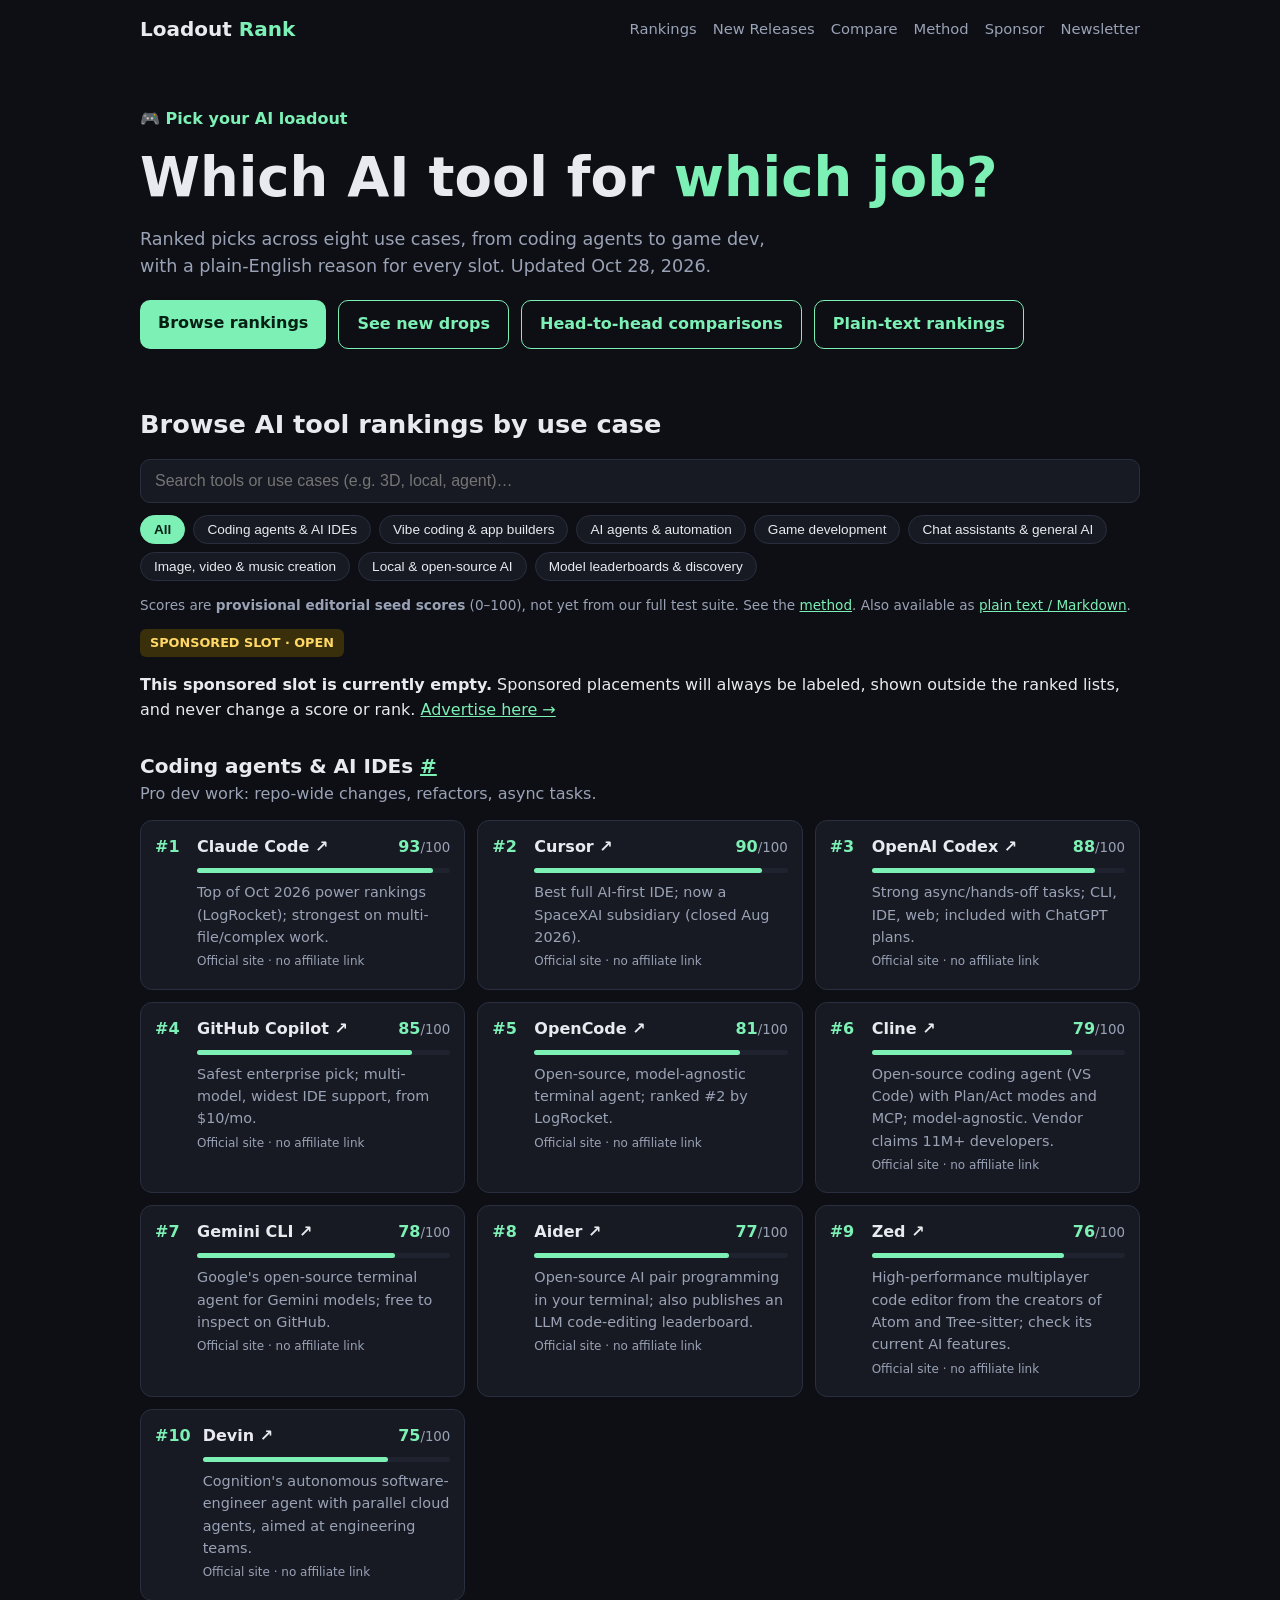
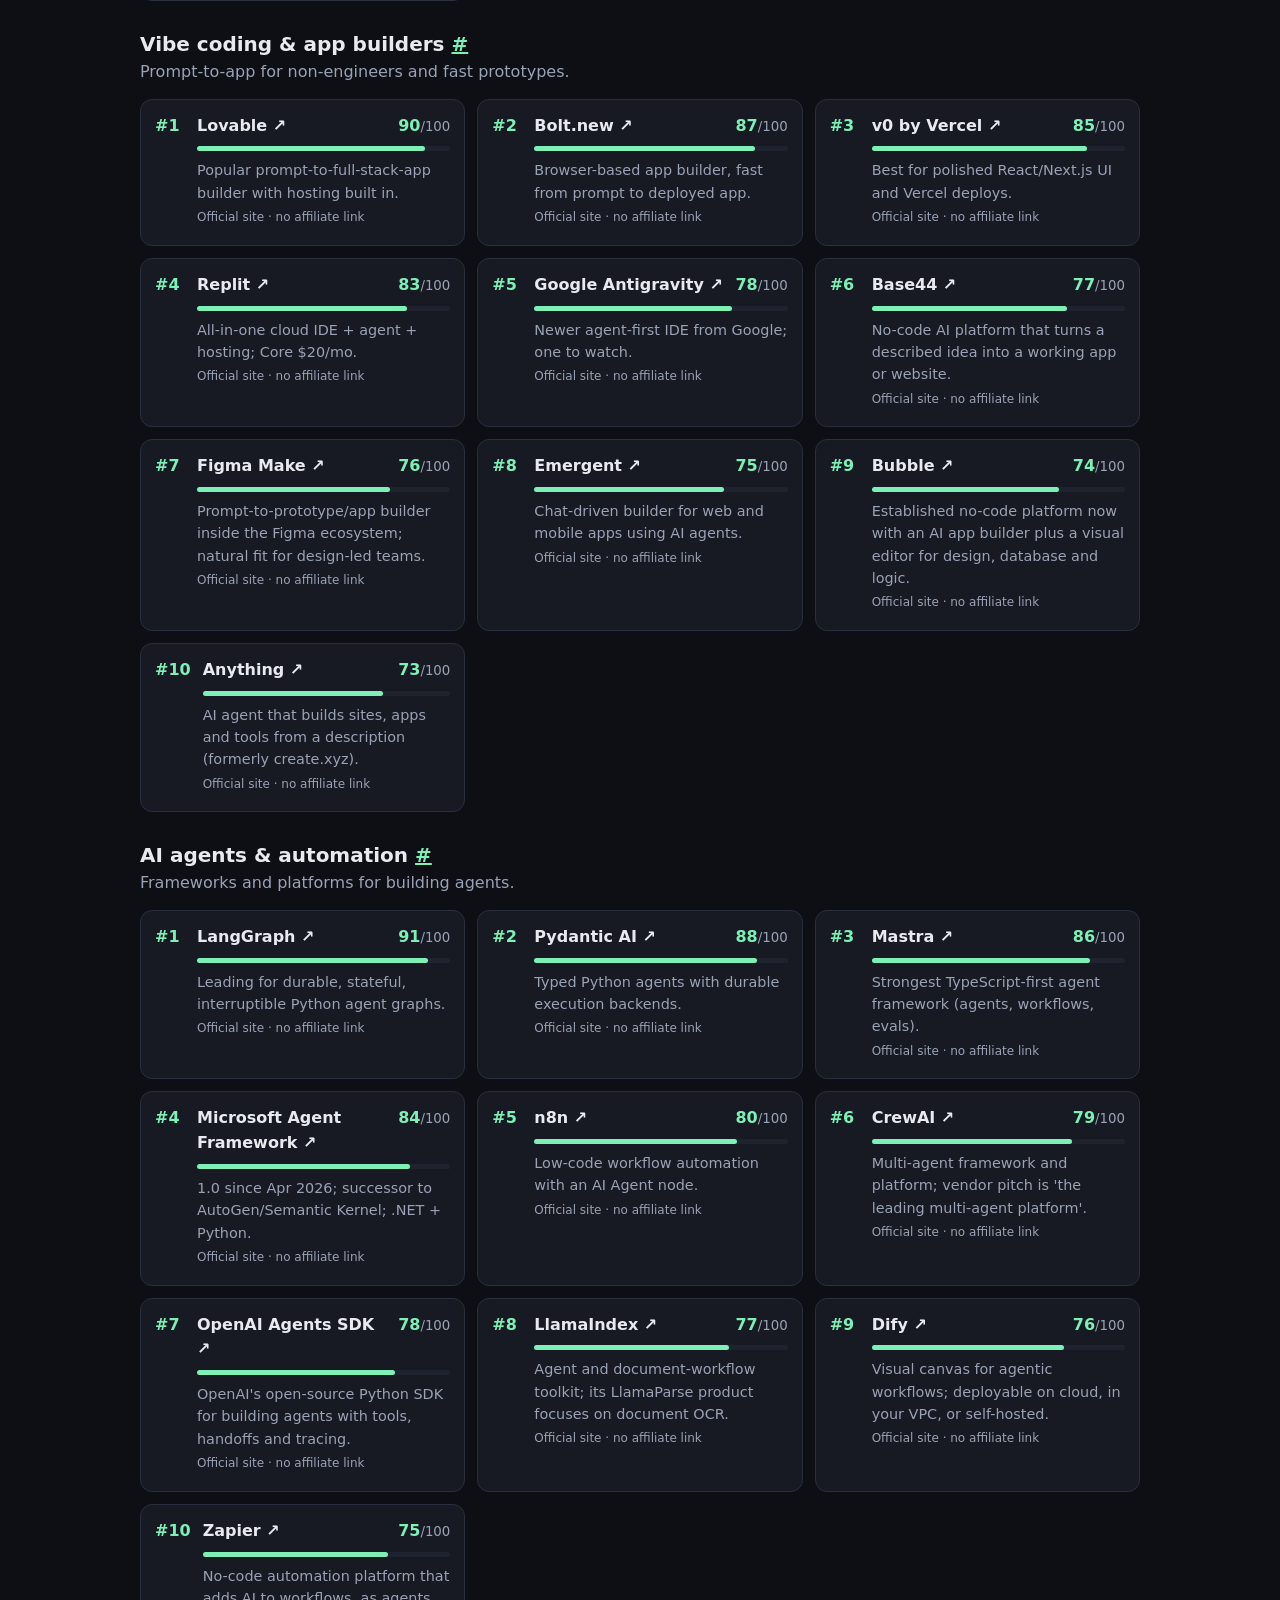
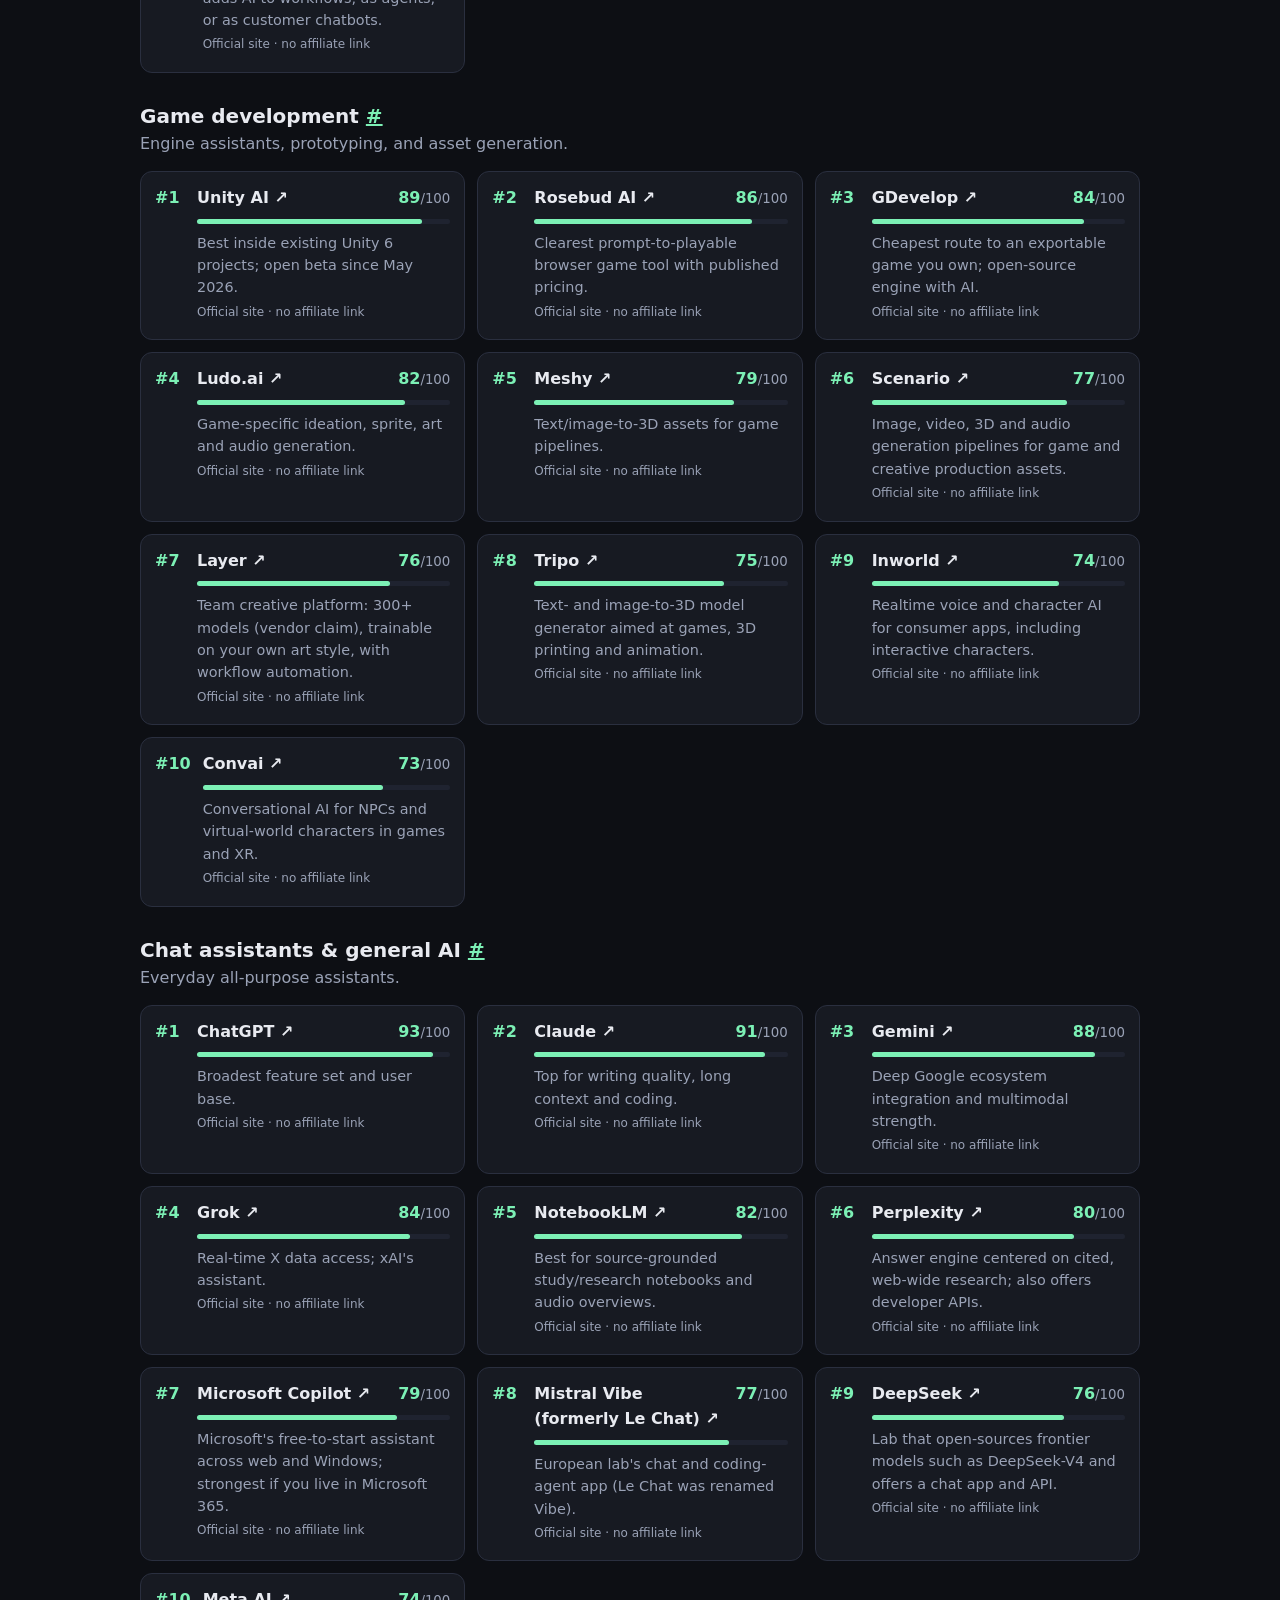
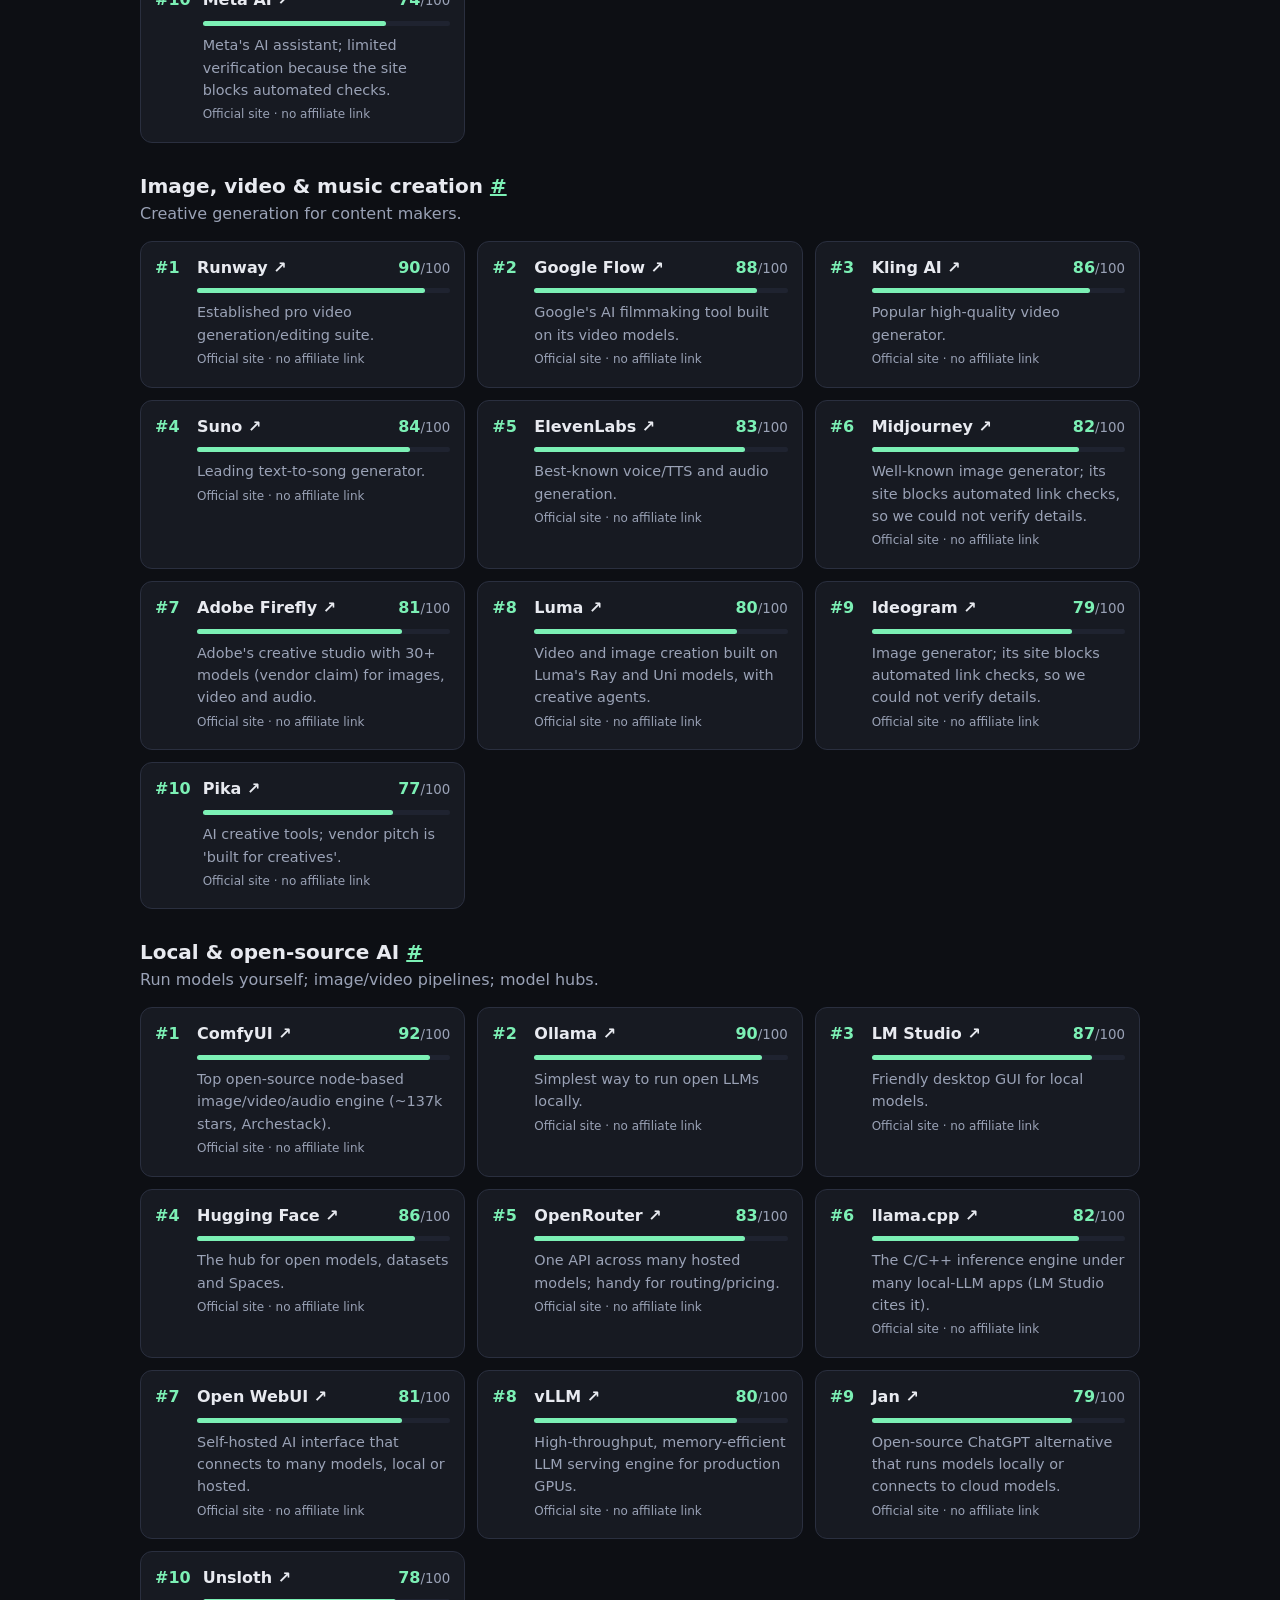
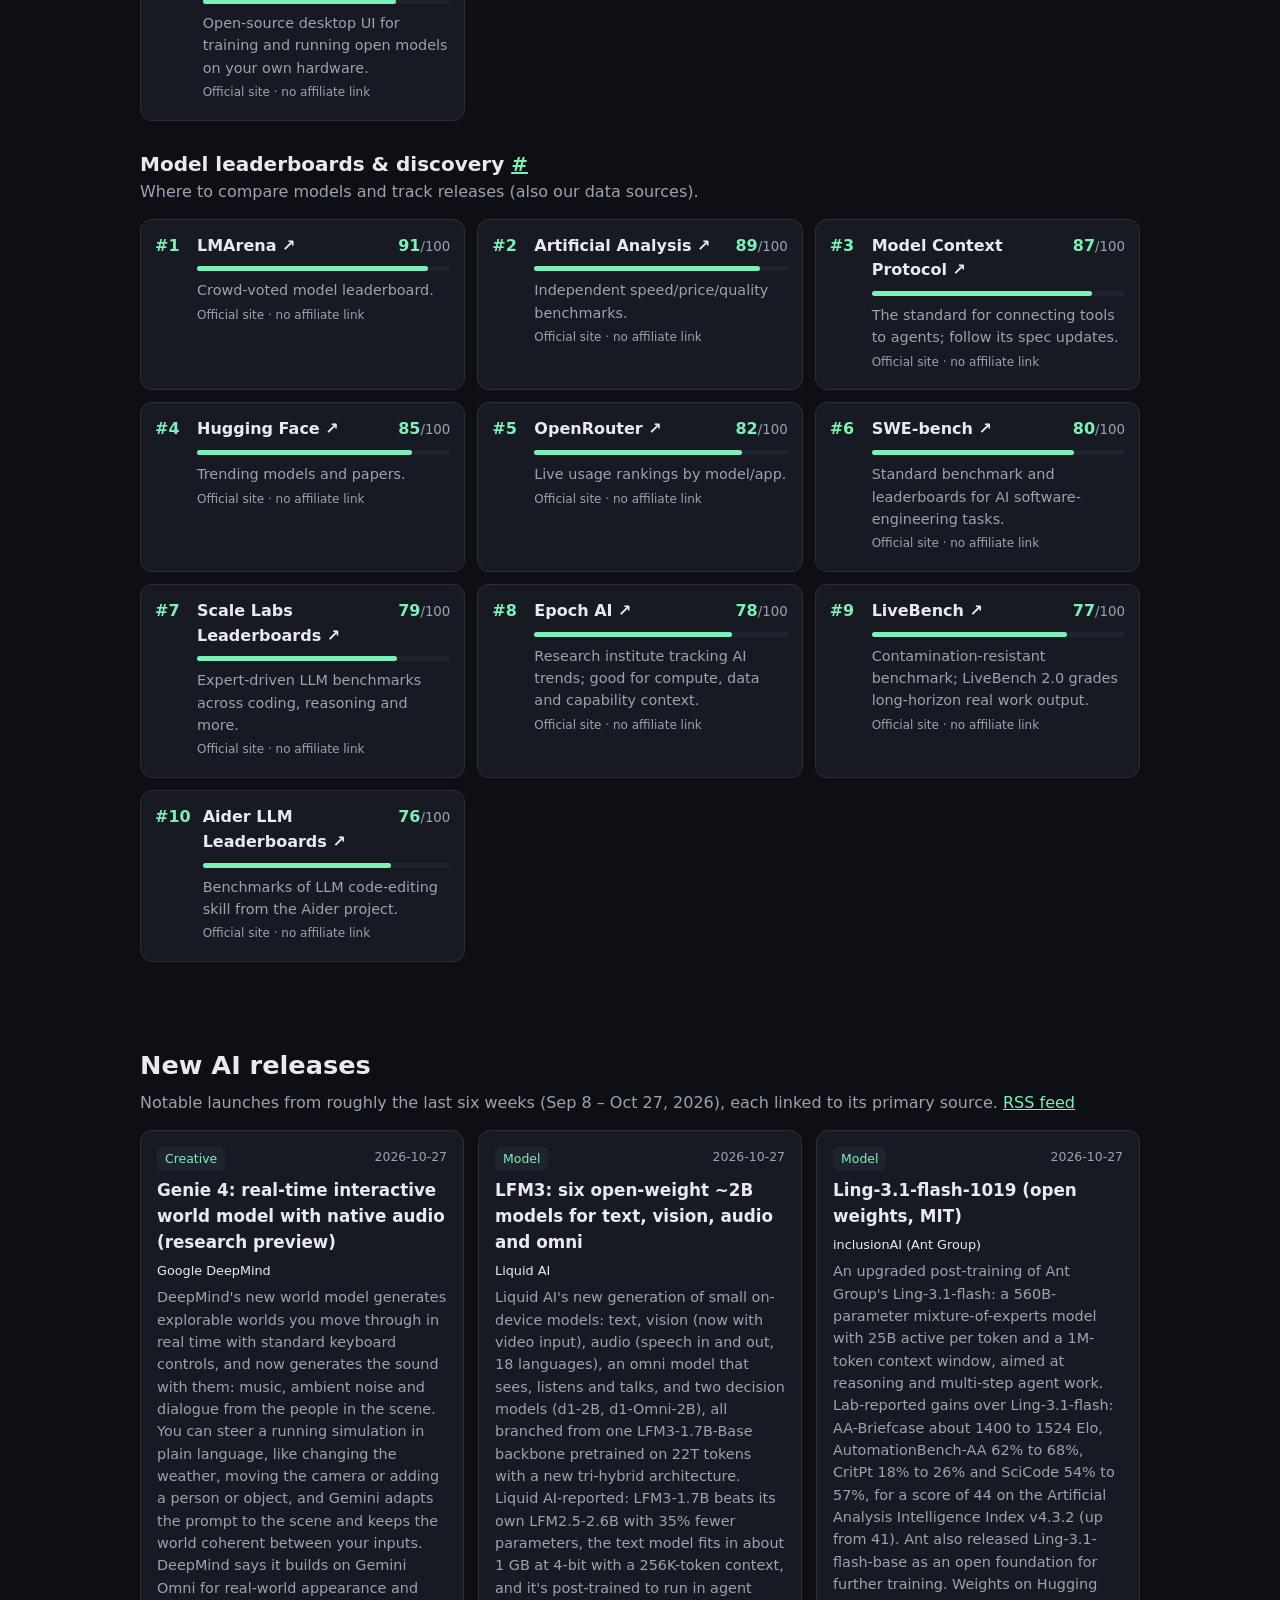
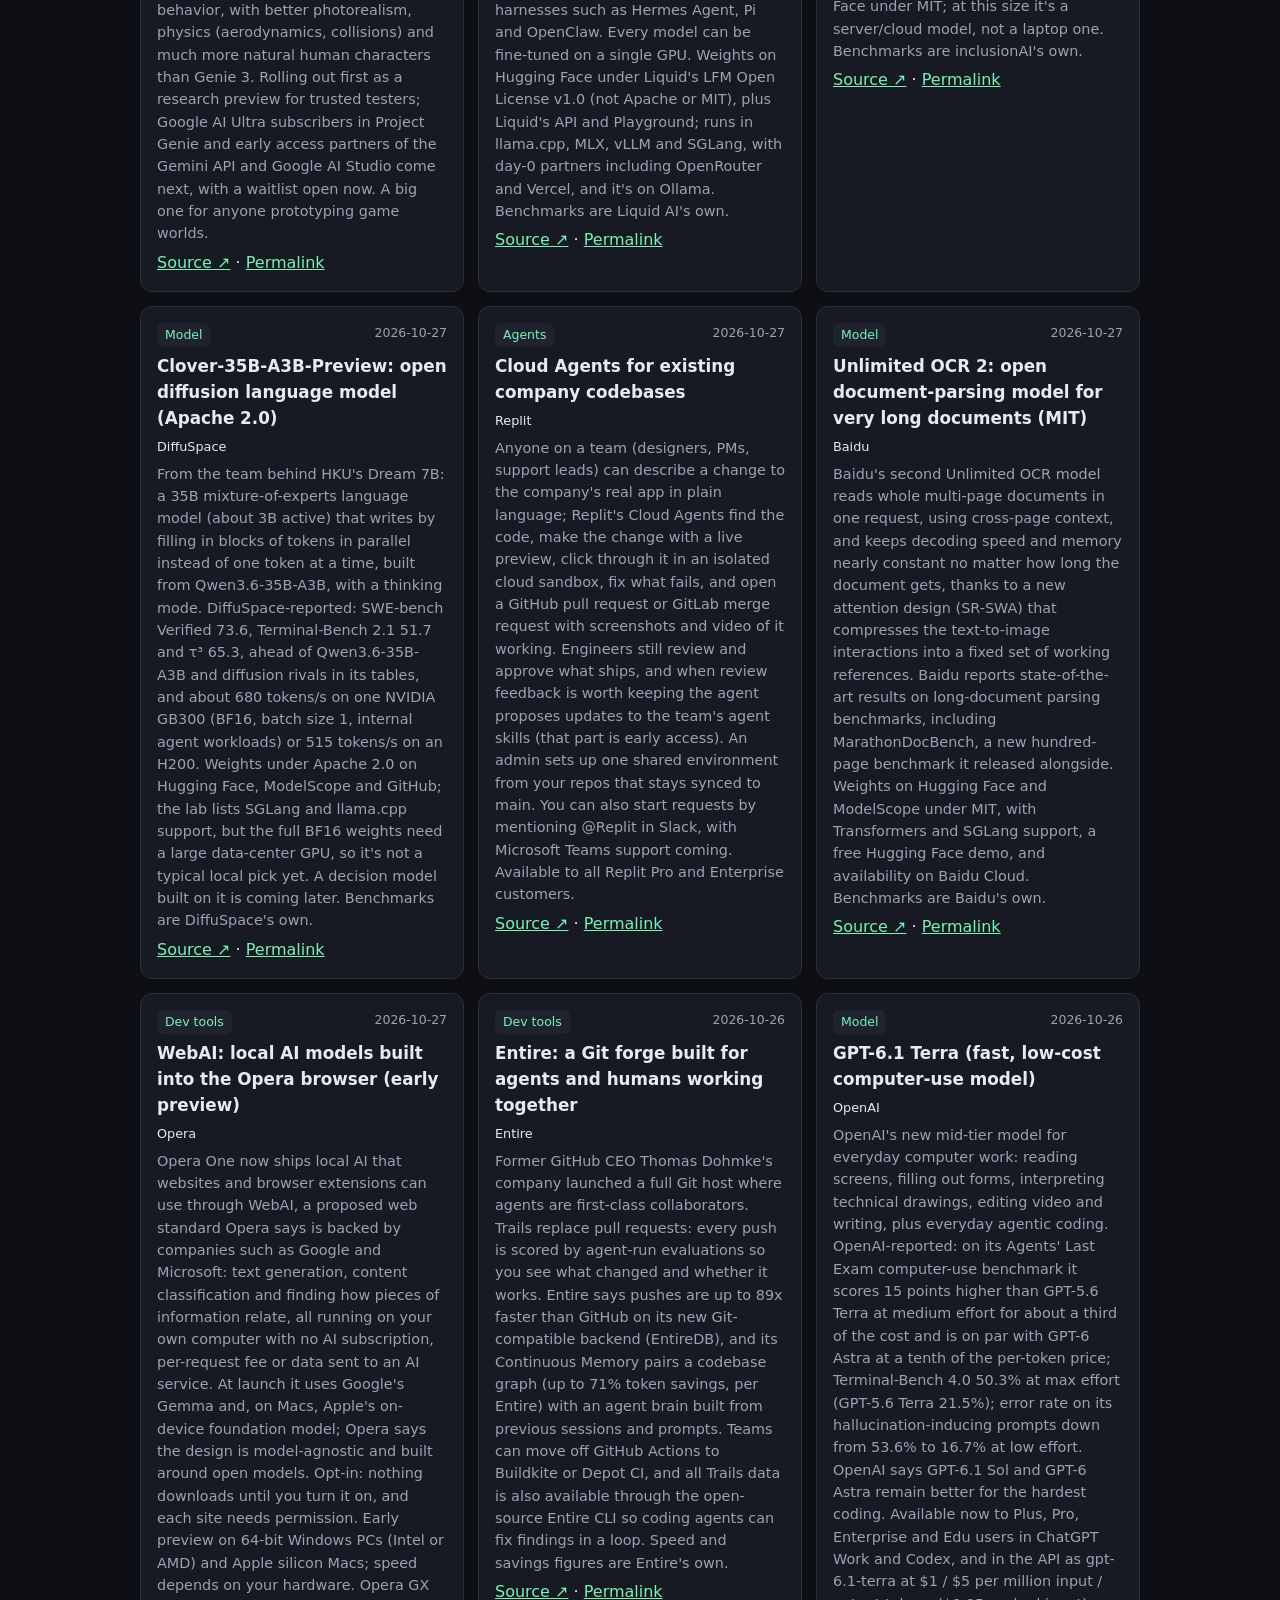
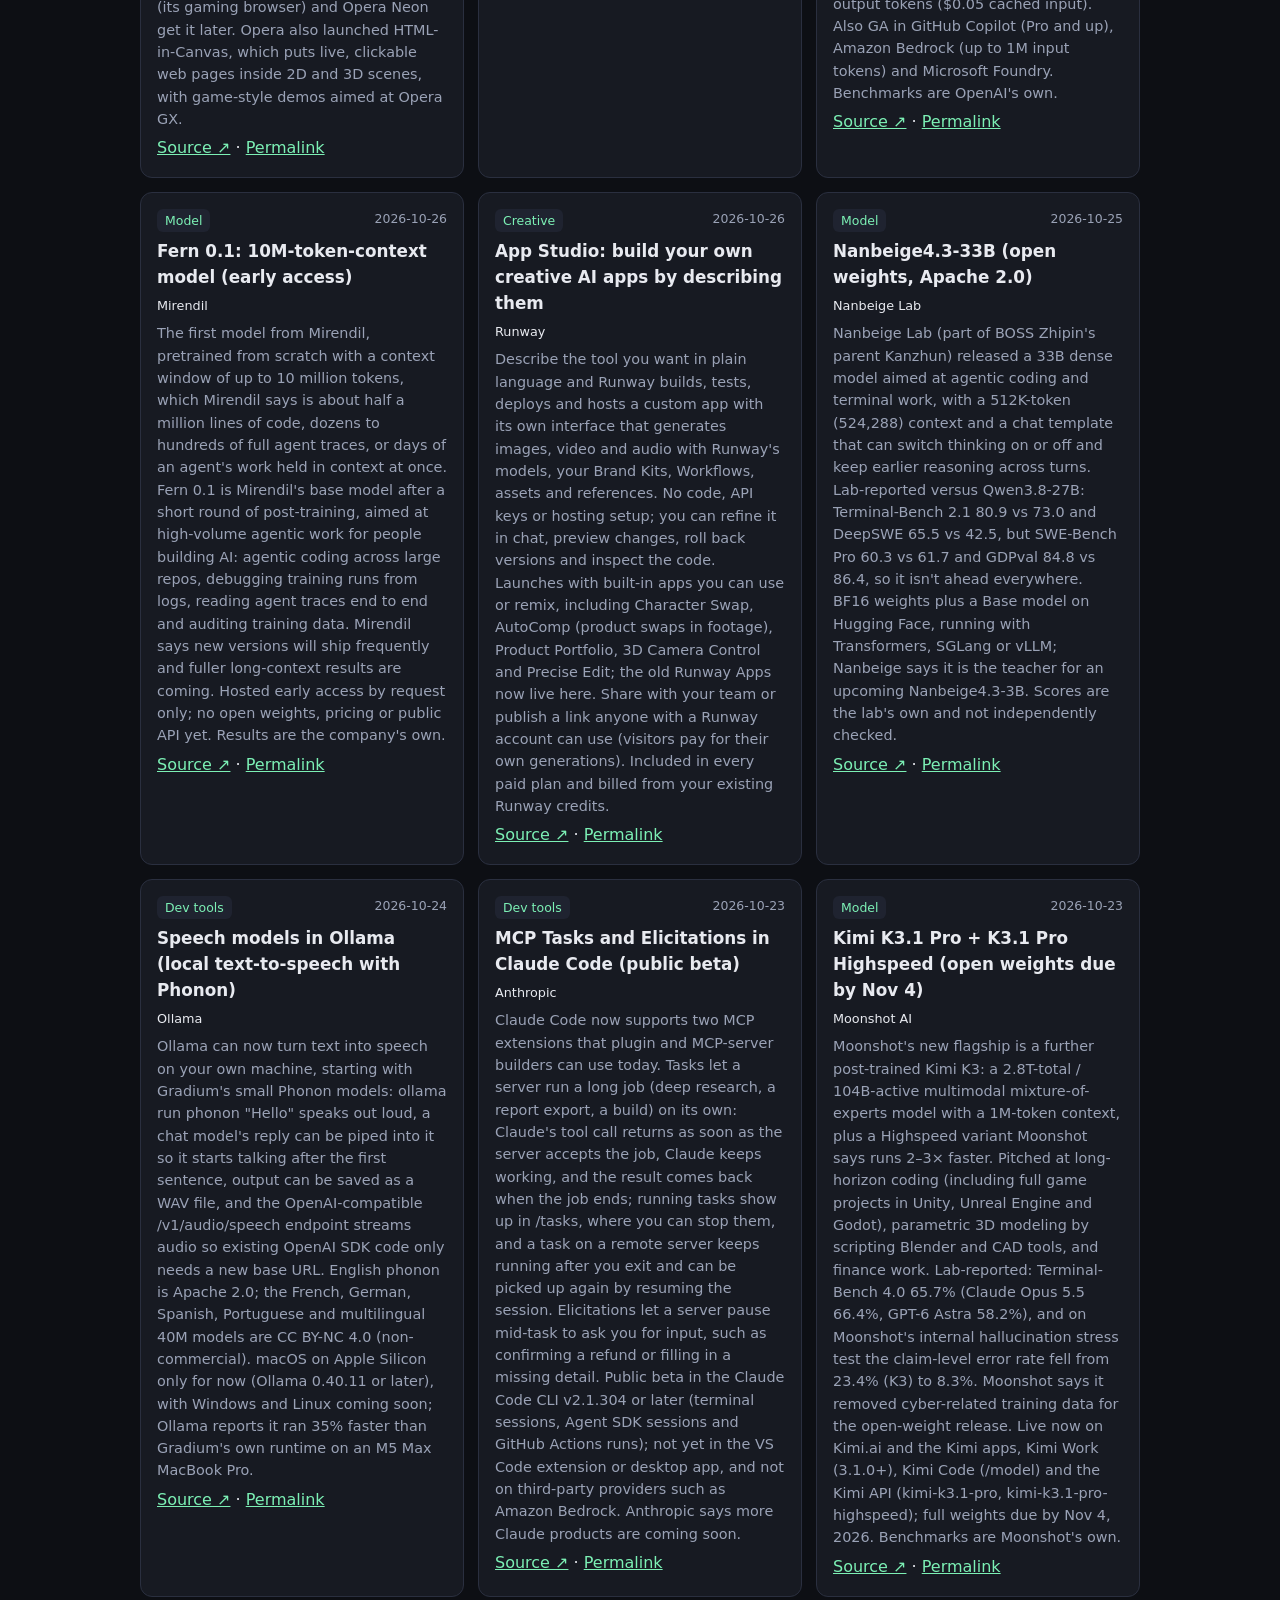
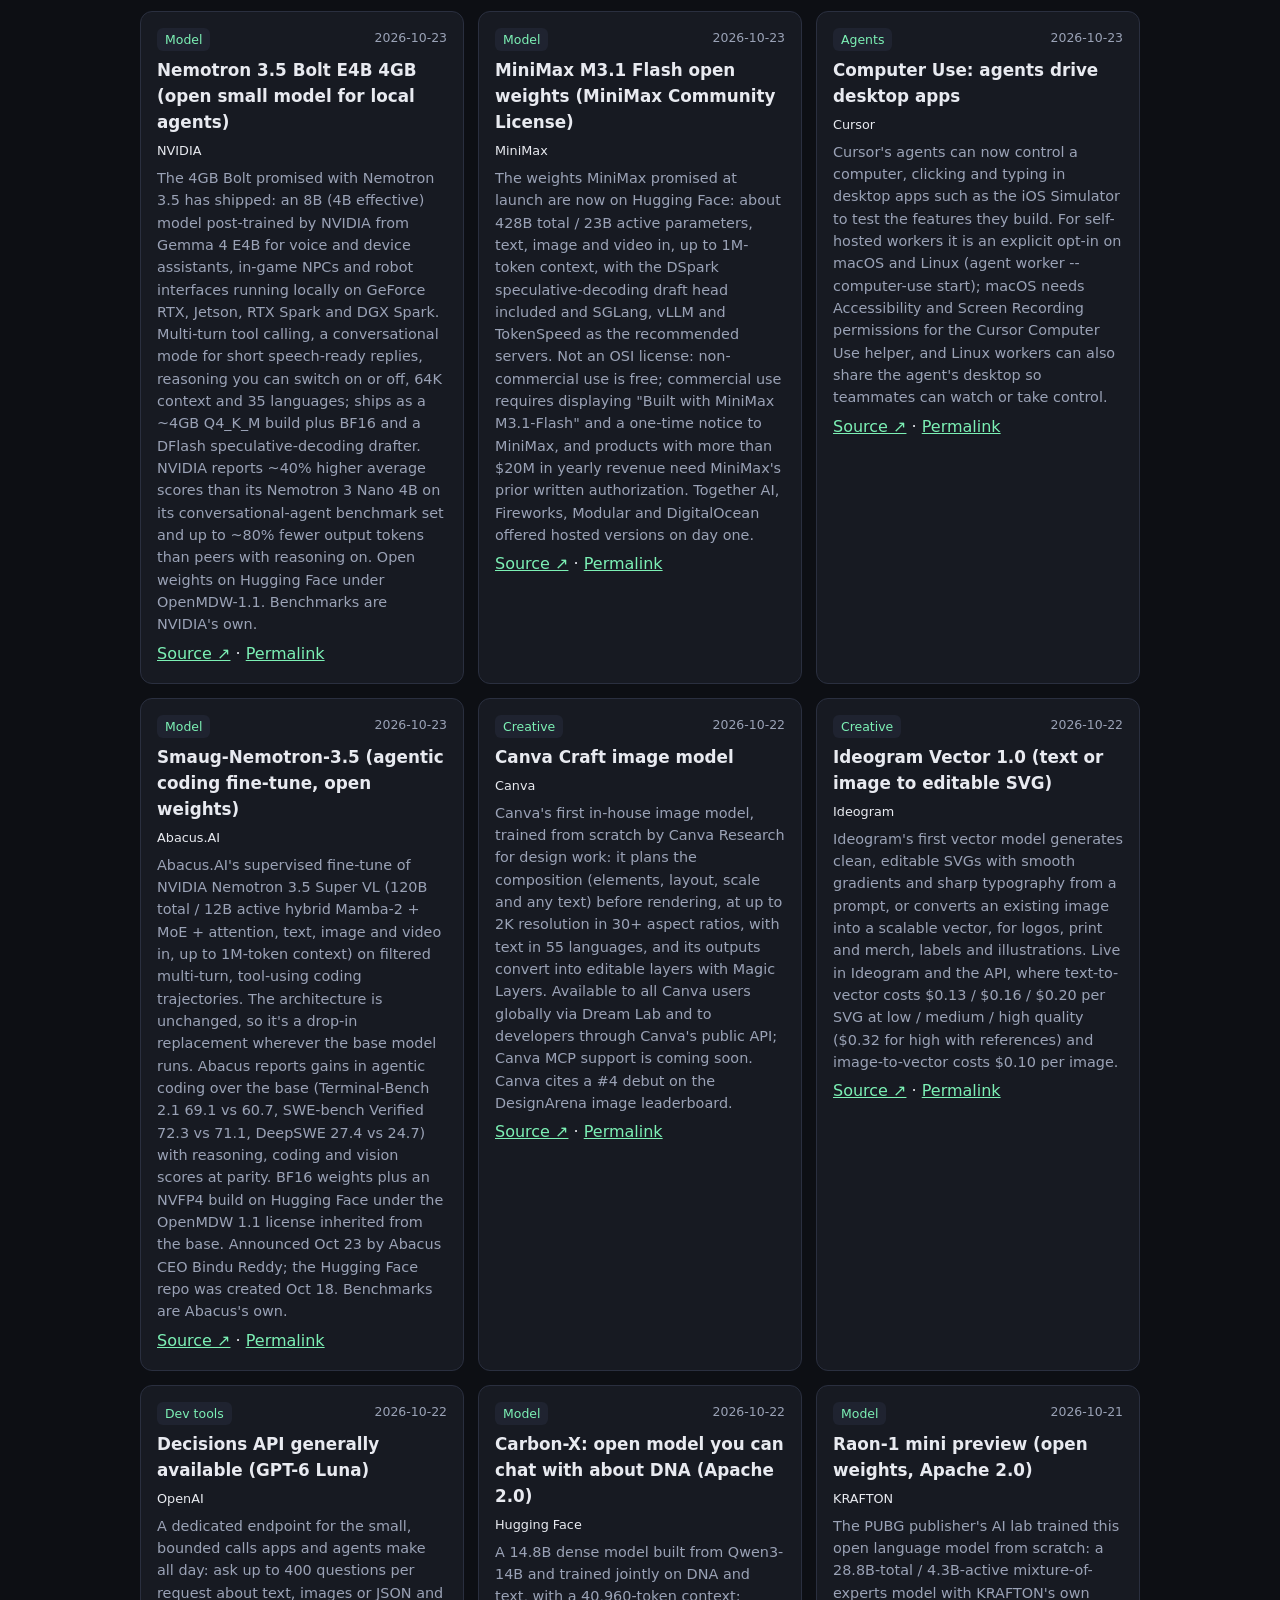
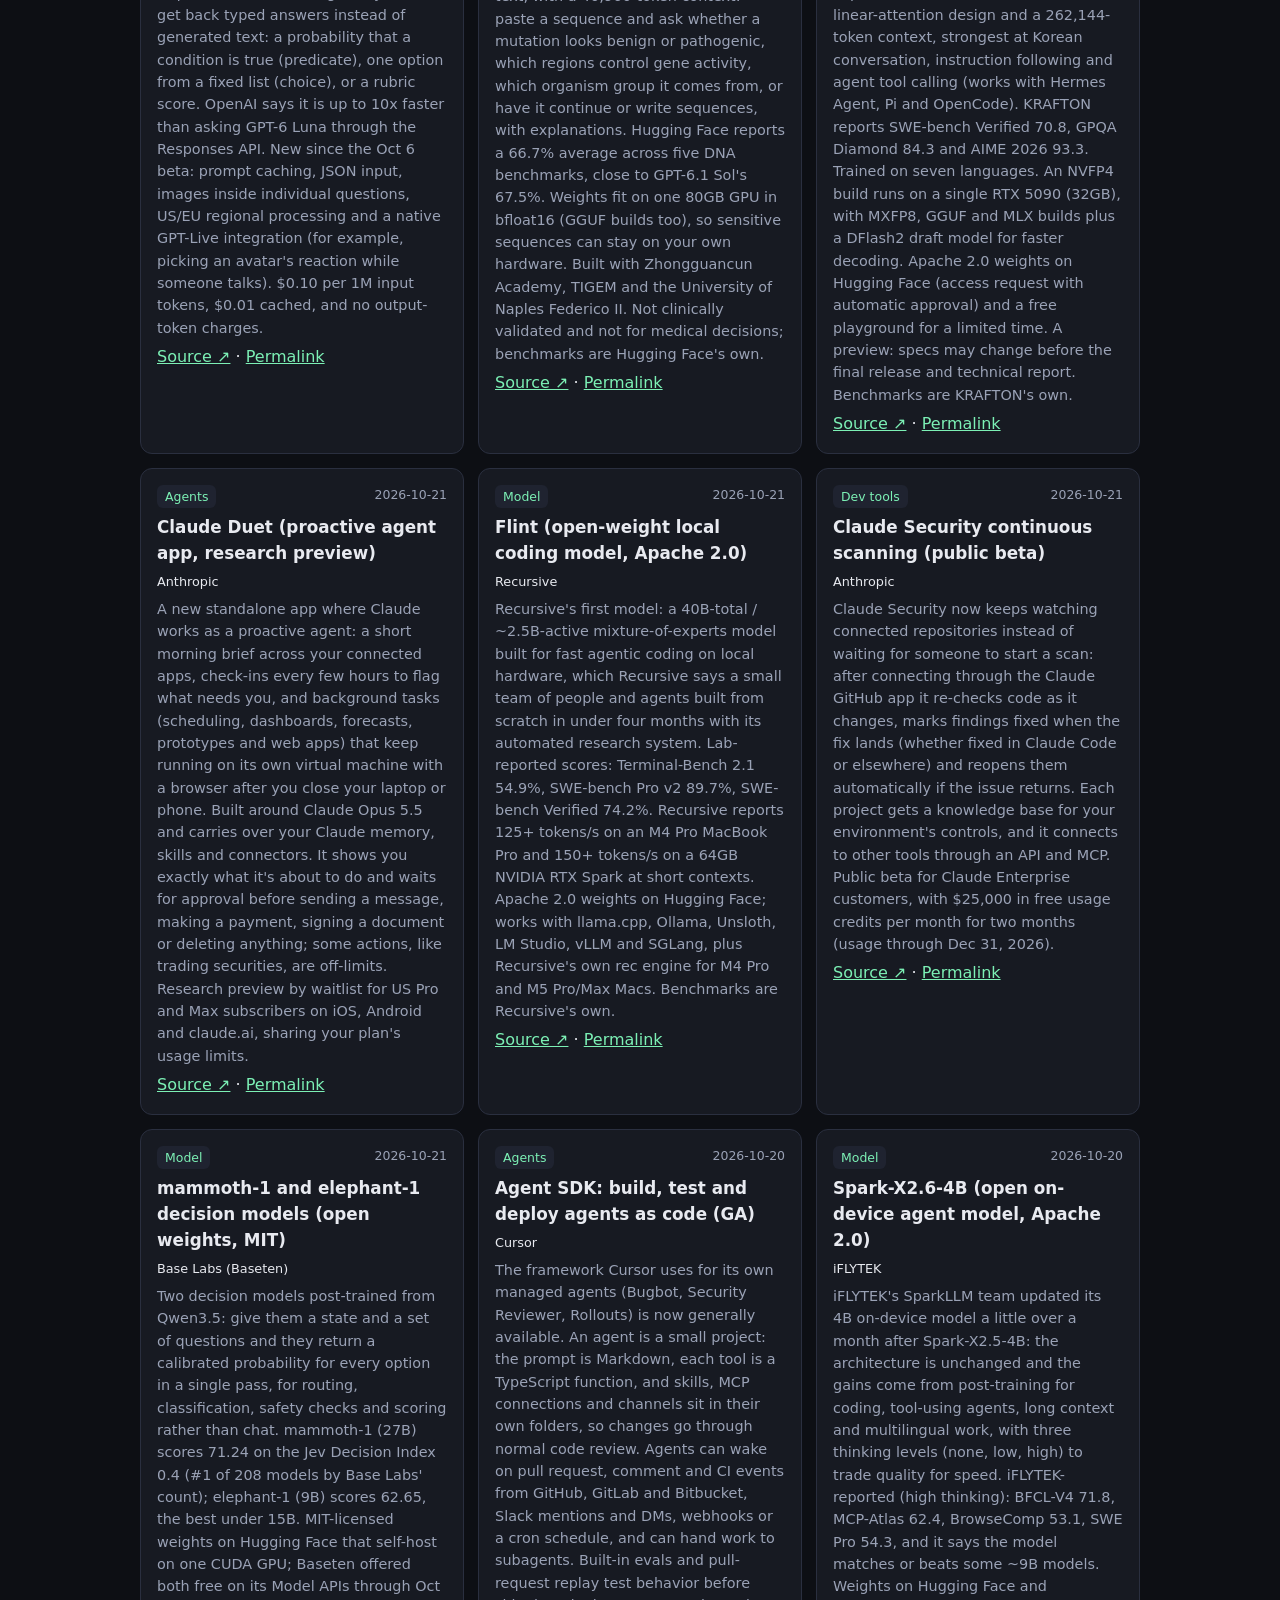
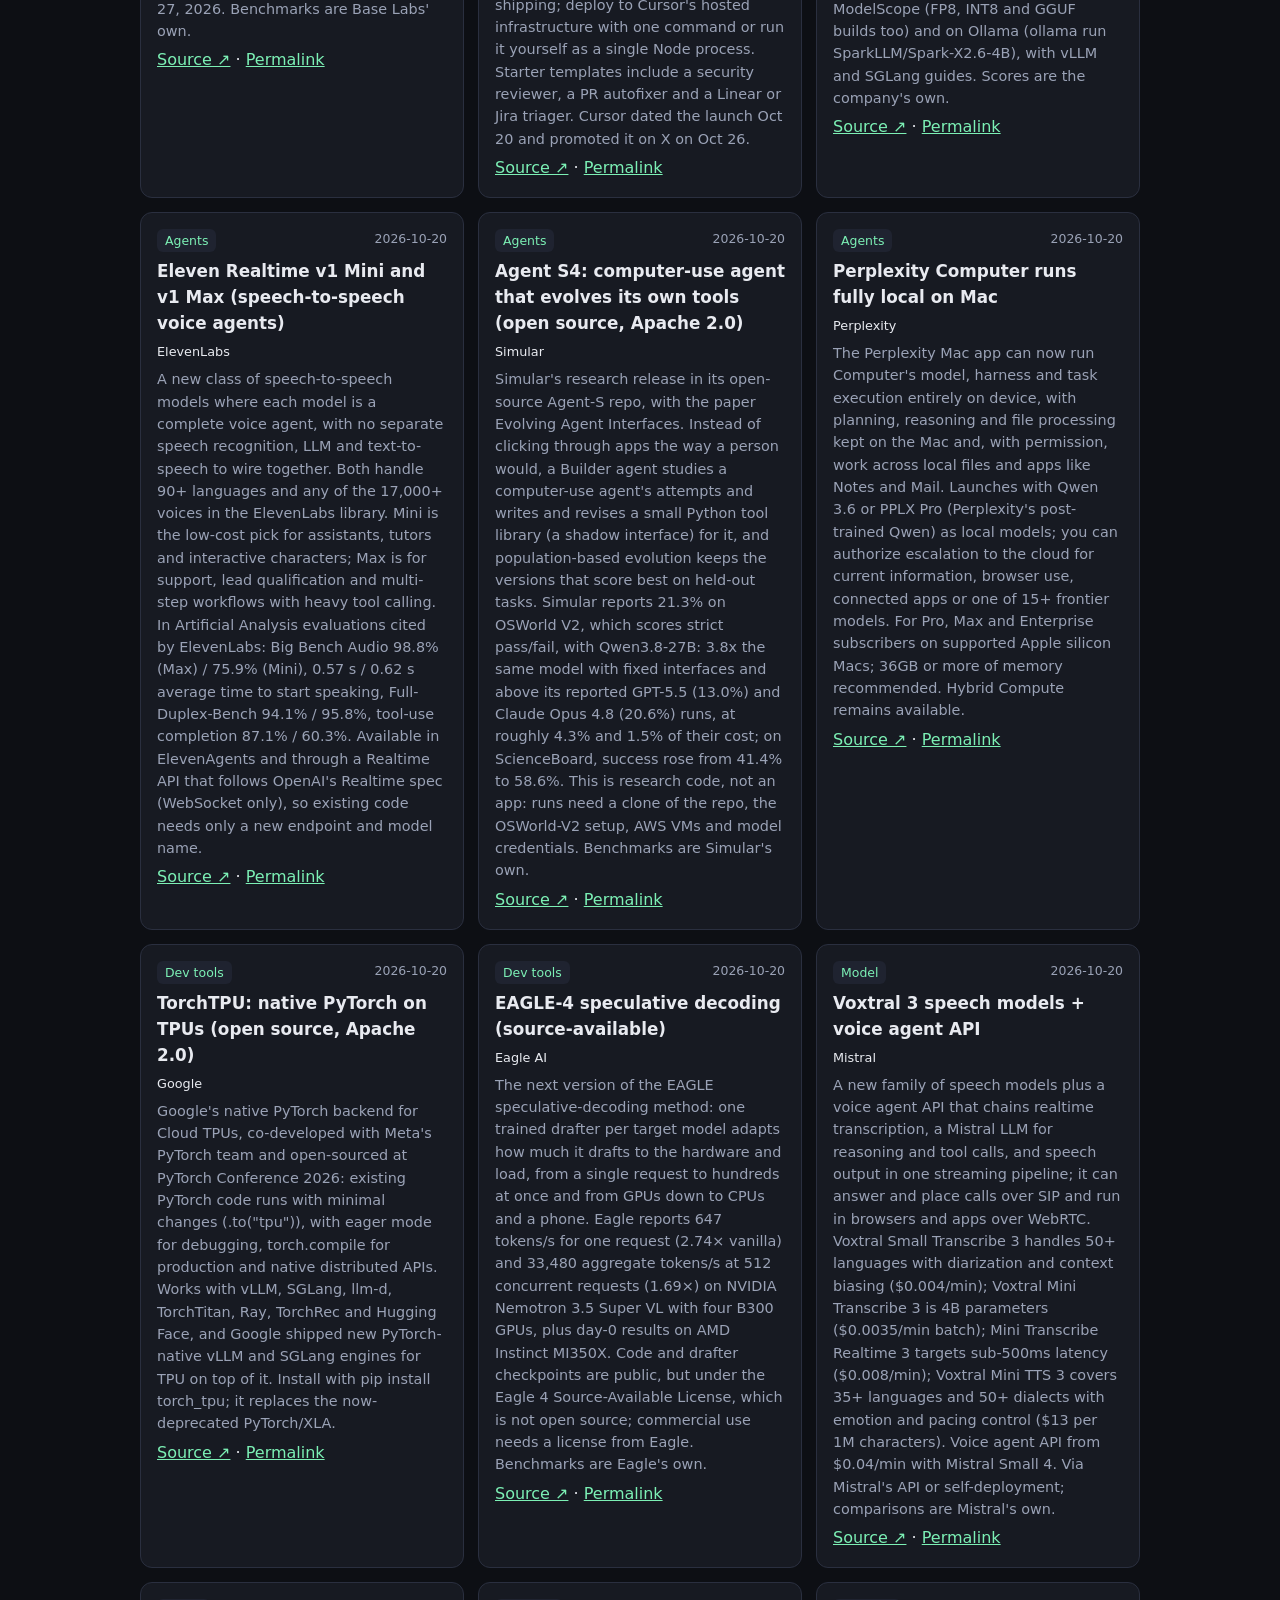
==== commit d71ca6a4: "Oct 28: add Genie 4, LFM3, Ling-3.1-flash-1019, Clover-35B-A3B-Preview, Replit Cloud Agents, Unlimit" ====
--- a/index.html
+++ b/index.html
@@ -1,12 +1,12 @@
 <!doctype html><html lang="en"><head><meta charset="utf-8"><meta name="viewport" content="width=device-width,initial-scale=1">
-<title>Loadout Rank — Best AI Tools by Use Case (Oct 2026 Rankings)</title><meta name="description" content="Ranked AI tools across 8 use cases — coding agents, vibe coding, agents, game dev, chat, creative and local AI — plus new AI releases. Updated Oct 27, 2026."><meta name="theme-color" content="#0d0f14"><meta name="robots" content="index,follow,max-snippet:-1">
+<title>Loadout Rank — Best AI Tools by Use Case (Oct 2026 Rankings)</title><meta name="description" content="Ranked AI tools across 8 use cases — coding agents, vibe coding, agents, game dev, chat, creative and local AI — plus new AI releases. Updated Oct 28, 2026."><meta name="theme-color" content="#0d0f14"><meta name="robots" content="index,follow,max-snippet:-1">
 <link rel="canonical" href="https://dlee8484.github.io/loadout-rank/"><link rel="alternate" type="text/markdown" href="https://dlee8484.github.io/loadout-rank/rankings.md" title="Rankings as Markdown"><link rel="sitemap" type="application/xml" href="https://dlee8484.github.io/loadout-rank/sitemap.xml"><link rel="alternate" type="application/rss+xml" href="https://dlee8484.github.io/loadout-rank/feed.xml" title="Loadout Rank: new AI releases"><link rel="alternate" type="application/json" href="https://dlee8484.github.io/loadout-rank/data.json" title="Loadout Rank data (JSON)">
-<meta property="og:type" content="website"><meta property="og:site_name" content="Loadout Rank"><meta property="og:title" content="Loadout Rank — Best AI Tools by Use Case (Oct 2026 Rankings)"><meta property="og:description" content="Ranked AI tools across 8 use cases — coding agents, vibe coding, agents, game dev, chat, creative and local AI — plus new AI releases. Updated Oct 27, 2026."><meta property="og:url" content="https://dlee8484.github.io/loadout-rank/"><meta property="og:locale" content="en_US">
-<meta name="twitter:card" content="summary_large_image"><meta name="twitter:image" content="https://dlee8484.github.io/loadout-rank/og-image.png"><meta property="og:image" content="https://dlee8484.github.io/loadout-rank/og-image.png"><meta property="og:image:width" content="1200"><meta property="og:image:height" content="630"><meta property="og:image:alt" content="Loadout Rank: best AI tools by use case"><meta name="twitter:title" content="Loadout Rank — Best AI Tools by Use Case (Oct 2026 Rankings)"><meta name="twitter:description" content="Ranked AI tools across 8 use cases — coding agents, vibe coding, agents, game dev, chat, creative and local AI — plus new AI releases. Updated Oct 27, 2026.">
-<link rel="stylesheet" href="style.css"><script type="application/ld+json">{"@context": "https://schema.org", "@type": "Organization", "@id": "https://dlee8484.github.io/loadout-rank/#org", "name": "Loadout Rank", "url": "https://dlee8484.github.io/loadout-rank/", "description": "Independent AI tool rankings by use case and a dated, primary-sourced list of new AI releases.", "sameAs": ["https://x.com/LoadoutRank"]}</script><script type="application/ld+json">{"@context": "https://schema.org", "@type": "WebSite", "@id": "https://dlee8484.github.io/loadout-rank/#website", "name": "Loadout Rank", "url": "https://dlee8484.github.io/loadout-rank/", "description": "Ranked AI tools by use case plus the latest AI releases.", "inLanguage": "en", "publisher": {"@id": "https://dlee8484.github.io/loadout-rank/#org"}}</script><script type="application/ld+json">{"@context": "https://schema.org", "@type": "ItemList", "@id": "https://dlee8484.github.io/loadout-rank/#rankings", "name": "Loadout Rank AI tool rankings by use case", "description": "Provisional editorial rankings of AI tools in 8 categories (10 tools each). Updated Oct 27, 2026.", "dateModified": "2026-10-27", "numberOfItems": 80, "itemListOrder": "https://schema.org/ItemListOrderAscending", "itemListElement": [{"@type": "ListItem", "position": 1, "name": "Claude Code (#1, Coding agents & AI IDEs)", "url": "https://dlee8484.github.io/loadout-rank/#coding-agents-ai-ides"}, {"@type": "ListItem", "position": 2, "name": "Cursor (#2, Coding agents & AI IDEs)", "url": "https://dlee8484.github.io/loadout-rank/#coding-agents-ai-ides"}, {"@type": "ListItem", "position": 3, "name": "OpenAI Codex (#3, Coding agents & AI IDEs)", "url": "https://dlee8484.github.io/loadout-rank/#coding-agents-ai-ides"}, {"@type": "ListItem", "position": 4, "name": "GitHub Copilot (#4, Coding agents & AI IDEs)", "url": "https://dlee8484.github.io/loadout-rank/#coding-agents-ai-ides"}, {"@type": "ListItem", "position": 5, "name": "OpenCode (#5, Coding agents & AI IDEs)", "url": "https://dlee8484.github.io/loadout-rank/#coding-agents-ai-ides"}, {"@type": "ListItem", "position": 6, "name": "Cline (#6, Coding agents & AI IDEs)", "url": "https://dlee8484.github.io/loadout-rank/#coding-agents-ai-ides"}, {"@type": "ListItem", "position": 7, "name": "Gemini CLI (#7, Coding agents & AI IDEs)", "url": "https://dlee8484.github.io/loadout-rank/#coding-agents-ai-ides"}, {"@type": "ListItem", "position": 8, "name": "Aider (#8, Coding agents & AI IDEs)", "url": "https://dlee8484.github.io/loadout-rank/#coding-agents-ai-ides"}, {"@type": "ListItem", "position": 9, "name": "Zed (#9, Coding agents & AI IDEs)", "url": "https://dlee8484.github.io/loadout-rank/#coding-agents-ai-ides"}, {"@type": "ListItem", "position": 10, "name": "Devin (#10, Coding agents & AI IDEs)", "url": "https://dlee8484.github.io/loadout-rank/#coding-agents-ai-ides"}, {"@type": "ListItem", "position": 11, "name": "Lovable (#1, Vibe coding & app builders)", "url": "https://dlee8484.github.io/loadout-rank/#vibe-coding-app-builders"}, {"@type": "ListItem", "position": 12, "name": "Bolt.new (#2, Vibe coding & app builders)", "url": "https://dlee8484.github.io/loadout-rank/#vibe-coding-app-builders"}, {"@type": "ListItem", "position": 13, "name": "v0 by Vercel (#3, Vibe coding & app builders)", "url": "https://dlee8484.github.io/loadout-rank/#vibe-coding-app-builders"}, {"@type": "ListItem", "position": 14, "name": "Replit (#4, Vibe coding & app builders)", "url": "https://dlee8484.github.io/loadout-rank/#vibe-coding-app-builders"}, {"@type": "ListItem", "position": 15, "name": "Google Antigravity (#5, Vibe coding & app builders)", "url": "https://dlee8484.github.io/loadout-rank/#vibe-coding-app-builders"}, {"@type": "ListItem", "position": 16, "name": "Base44 (#6, Vibe coding & app builders)", "url": "https://dlee8484.github.io/loadout-rank/#vibe-coding-app-builders"}, {"@type": "ListItem", "position": 17, "name": "Figma Make (#7, Vibe coding & app builders)", "url": "https://dlee8484.github.io/loadout-rank/#vibe-coding-app-builders"}, {"@type": "ListItem", "position": 18, "name": "Emergent (#8, Vibe coding & app builders)", "url": "https://dlee8484.github.io/loadout-rank/#vibe-coding-app-builders"}, {"@type": "ListItem", "position": 19, "name": "Bubble (#9, Vibe coding & app builders)", "url": "https://dlee8484.github.io/loadout-rank/#vibe-coding-app-builders"}, {"@type": "ListItem", "position": 20, "name": "Anything (#10, Vibe coding & app builders)", "url": "https://dlee8484.github.io/loadout-rank/#vibe-coding-app-builders"}, {"@type": "ListItem", "position": 21, "name": "LangGraph (#1, AI agents & automation)", "url": "https://dlee8484.github.io/loadout-rank/#ai-agents-automation"}, {"@type": "ListItem", "position": 22, "name": "Pydantic AI (#2, AI agents & automation)", "url": "https://dlee8484.github.io/loadout-rank/#ai-agents-automation"}, {"@type": "ListItem", "position": 23, "name": "Mastra (#3, AI agents & automation)", "url": "https://dlee8484.github.io/loadout-rank/#ai-agents-automation"}, {"@type": "ListItem", "position": 24, "name": "Microsoft Agent Framework (#4, AI agents & automation)", "url": "https://dlee8484.github.io/loadout-rank/#ai-agents-automation"}, {"@type": "ListItem", "position": 25, "name": "n8n (#5, AI agents & automation)", "url": "https://dlee8484.github.io/loadout-rank/#ai-agents-automation"}, {"@type": "ListItem", "position": 26, "name": "CrewAI (#6, AI agents & automation)", "url": "https://dlee8484.github.io/loadout-rank/#ai-agents-automation"}, {"@type": "ListItem", "position": 27, "name": "OpenAI Agents SDK (#7, AI agents & automation)", "url": "https://dlee8484.github.io/loadout-rank/#ai-agents-automation"}, {"@type": "ListItem", "position": 28, "name": "LlamaIndex (#8, AI agents & automation)", "url": "https://dlee8484.github.io/loadout-rank/#ai-agents-automation"}, {"@type": "ListItem", "position": 29, "name": "Dify (#9, AI agents & automation)", "url": "https://dlee8484.github.io/loadout-rank/#ai-agents-automation"}, {"@type": "ListItem", "position": 30, "name": "Zapier (#10, AI agents & automation)", "url": "https://dlee8484.github.io/loadout-rank/#ai-agents-automation"}, {"@type": "ListItem", "position": 31, "name": "Unity AI (#1, Game development)", "url": "https://dlee8484.github.io/loadout-rank/#game-development"}, {"@type": "ListItem", "position": 32, "name": "Rosebud AI (#2, Game development)", "url": "https://dlee8484.github.io/loadout-rank/#game-development"}, {"@type": "ListItem", "position": 33, "name": "GDevelop (#3, Game development)", "url": "https://dlee8484.github.io/loadout-rank/#game-development"}, {"@type": "ListItem", "position": 34, "name": "Ludo.ai (#4, Game development)", "url": "https://dlee8484.github.io/loadout-rank/#game-development"}, {"@type": "ListItem", "position": 35, "name": "Meshy (#5, Game development)", "url": "https://dlee8484.github.io/loadout-rank/#game-development"}, {"@type": "ListItem", "position": 36, "name": "Scenario (#6, Game development)", "url": "https://dlee8484.github.io/loadout-rank/#game-development"}, {"@type": "ListItem", "position": 37, "name": "Layer (#7, Game development)", "url": "https://dlee8484.github.io/loadout-rank/#game-development"}, {"@type": "ListItem", "position": 38, "name": "Tripo (#8, Game development)", "url": "https://dlee8484.github.io/loadout-rank/#game-development"}, {"@type": "ListItem", "position": 39, "name": "Inworld (#9, Game development)", "url": "https://dlee8484.github.io/loadout-rank/#game-development"}, {"@type": "ListItem", "position": 40, "name": "Convai (#10, Game development)", "url": "https://dlee8484.github.io/loadout-rank/#game-development"}, {"@type": "ListItem", "position": 41, "name": "ChatGPT (#1, Chat assistants & general AI)", "url": "https://dlee8484.github.io/loadout-rank/#chat-assistants-general-ai"}, {"@type": "ListItem", "position": 42, "name": "Claude (#2, Chat assistants & general AI)", "url": "https://dlee8484.github.io/loadout-rank/#chat-assistants-general-ai"}, {"@type": "ListItem", "position": 43, "name": "Gemini (#3, Chat assistants & general AI)", "url": "https://dlee8484.github.io/loadout-rank/#chat-assistants-general-ai"}, {"@type": "ListItem", "position": 44, "name": "Grok (#4, Chat assistants & general AI)", "url": "https://dlee8484.github.io/loadout-rank/#chat-assistants-general-ai"}, {"@type": "ListItem", "position": 45, "name": "NotebookLM (#5, Chat assistants & general AI)", "url": "https://dlee8484.github.io/loadout-rank/#chat-assistants-general-ai"}, {"@type": "ListItem", "position": 46, "name": "Perplexity (#6, Chat assistants & general AI)", "url": "https://dlee8484.github.io/loadout-rank/#chat-assistants-general-ai"}, {"@type": "ListItem", "position": 47, "name": "Microsoft Copilot (#7, Chat assistants & general AI)", "url": "https://dlee8484.github.io/loadout-rank/#chat-assistants-general-ai"}, {"@type": "ListItem", "position": 48, "name": "Mistral Vibe (formerly Le Chat) (#8, Chat assistants & general AI)", "url": "https://dlee8484.github.io/loadout-rank/#chat-assistants-general-ai"}, {"@type": "ListItem", "position": 49, "name": "DeepSeek (#9, Chat assistants & general AI)", "url": "https://dlee8484.github.io/loadout-rank/#chat-assistants-general-ai"}, {"@type": "ListItem", "position": 50, "name": "Meta AI (#10, Chat assistants & general AI)", "url": "https://dlee8484.github.io/loadout-rank/#chat-assistants-general-ai"}, {"@type": "ListItem", "position": 51, "name": "Runway (#1, Image, video & music creation)", "url": "https://dlee8484.github.io/loadout-rank/#image-video-music-creation"}, {"@type": "ListItem", "position": 52, "name": "Google Flow (#2, Image, video & music creation)", "url": "https://dlee8484.github.io/loadout-rank/#image-video-music-creation"}, {"@type": "ListItem", "position": 53, "name": "Kling AI (#3, Image, video & music creation)", "url": "https://dlee8484.github.io/loadout-rank/#image-video-music-creation"}, {"@type": "ListItem", "position": 54, "name": "Suno (#4, Image, video & music creation)", "url": "https://dlee8484.github.io/loadout-rank/#image-video-music-creation"}, {"@type": "ListItem", "position": 55, "name": "ElevenLabs (#5, Image, video & music creation)", "url": "https://dlee8484.github.io/loadout-rank/#image-video-music-creation"}, {"@type": "ListItem", "position": 56, "name": "Midjourney (#6, Image, video & music creation)", "url": "https://dlee8484.github.io/loadout-rank/#image-video-music-creation"}, {"@type": "ListItem", "position": 57, "name": "Adobe Firefly (#7, Image, video & music creation)", "url": "https://dlee8484.github.io/loadout-rank/#image-video-music-creation"}, {"@type": "ListItem", "position": 58, "name": "Luma (#8, Image, video & music creation)", "url": "https://dlee8484.github.io/loadout-rank/#image-video-music-creation"}, {"@type": "ListItem", "position": 59, "name": "Ideogram (#9, Image, video & music creation)", "url": "https://dlee8484.github.io/loadout-rank/#image-video-music-creation"}, {"@type": "ListItem", "position": 60, "name": "Pika (#10, Image, video & music creation)", "url": "https://dlee8484.github.io/loadout-rank/#image-video-music-creation"}, {"@type": "ListItem", "position": 61, "name": "ComfyUI (#1, Local & open-source AI)", "url": "https://dlee8484.github.io/loadout-rank/#local-open-source-ai"}, {"@type": "ListItem", "position": 62, "name": "Ollama (#2, Local & open-source AI)", "url": "https://dlee8484.github.io/loadout-rank/#local-open-source-ai"}, {"@type": "ListItem", "position": 63, "name": "LM Studio (#3, Local & open-source AI)", "url": "https://dlee8484.github.io/loadout-rank/#local-open-source-ai"}, {"@type": "ListItem", "position": 64, "name": "Hugging Face (#4, Local & open-source AI)", "url": "https://dlee8484.github.io/loadout-rank/#local-open-source-ai"}, {"@type": "ListItem", "position": 65, "name": "OpenRouter (#5, Local & open-source AI)", "url": "https://dlee8484.github.io/loadout-rank/#local-open-source-ai"}, {"@type": "ListItem", "position": 66, "name": "llama.cpp (#6, Local & open-source AI)", "url": "https://dlee8484.github.io/loadout-rank/#local-open-source-ai"}, {"@type": "ListItem", "position": 67, "name": "Open WebUI (#7, Local & open-source AI)", "url": "https://dlee8484.github.io/loadout-rank/#local-open-source-ai"}, {"@type": "ListItem", "position": 68, "name": "vLLM (#8, Local & open-source AI)", "url": "https://dlee8484.github.io/loadout-rank/#local-open-source-ai"}, {"@type": "ListItem", "position": 69, "name": "Jan (#9, Local & open-source AI)", "url": "https://dlee8484.github.io/loadout-rank/#local-open-source-ai"}, {"@type": "ListItem", "position": 70, "name": "Unsloth (#10, Local & open-source AI)", "url": "https://dlee8484.github.io/loadout-rank/#local-open-source-ai"}, {"@type": "ListItem", "position": 71, "name": "LMArena (#1, Model leaderboards & discovery)", "url": "https://dlee8484.github.io/loadout-rank/#model-leaderboards-discovery"}, {"@type": "ListItem", "position": 72, "name": "Artificial Analysis (#2, Model leaderboards & discovery)", "url": "https://dlee8484.github.io/loadout-rank/#model-leaderboards-discovery"}, {"@type": "ListItem", "position": 73, "name": "Model Context Protocol (#3, Model leaderboards & discovery)", "url": "https://dlee8484.github.io/loadout-rank/#model-leaderboards-discovery"}, {"@type": "ListItem", "position": 74, "name": "Hugging Face (#4, Model leaderboards & discovery)", "url": "https://dlee8484.github.io/loadout-rank/#model-leaderboards-discovery"}, {"@type": "ListItem", "position": 75, "name": "OpenRouter (#5, Model leaderboards & discovery)", "url": "https://dlee8484.github.io/loadout-rank/#model-leaderboards-discovery"}, {"@type": "ListItem", "position": 76, "name": "SWE-bench (#6, Model leaderboards & discovery)", "url": "https://dlee8484.github.io/loadout-rank/#model-leaderboards-discovery"}, {"@type": "ListItem", "position": 77, "name": "Scale Labs Leaderboards (#7, Model leaderboards & discovery)", "url": "https://dlee8484.github.io/loadout-rank/#model-leaderboards-discovery"}, {"@type": "ListItem", "position": 78, "name": "Epoch AI (#8, Model leaderboards & discovery)", "url": "https://dlee8484.github.io/loadout-rank/#model-leaderboards-discovery"}, {"@type": "ListItem", "position": 79, "name": "LiveBench (#9, Model leaderboards & discovery)", "url": "https://dlee8484.github.io/loadout-rank/#model-leaderboards-discovery"}, {"@type": "ListItem", "position": 80, "name": "Aider LLM Leaderboards (#10, Model leaderboards & discovery)", "url": "https://dlee8484.github.io/loadout-rank/#model-leaderboards-discovery"}], "publisher": {"@id": "https://dlee8484.github.io/loadout-rank/#org"}}</script><script type="application/ld+json">{"@context": "https://schema.org", "@type": "ItemList", "@id": "https://dlee8484.github.io/loadout-rank/#releases", "name": "Loadout Rank: new AI releases", "description": "Notable AI tool and model releases (Sep 8 – Oct 27, 2026), newest first; each url is the release's primary source and each @id is its entry on this page.", "dateModified": "2026-10-27", "numberOfItems": 71, "itemListOrder": "https://schema.org/ItemListOrderDescending", "itemListElement": [{"@type": "ListItem", "position": 1, "item": {"@type": "CreativeWork", "@id": "https://dlee8484.github.io/loadout-rank/#rel-2026-10-27-opera-webai-local-ai-models-built-into-the", "name": "Opera: WebAI: local AI models built into the Opera browser (early preview)", "url": "https://press.opera.com/2026/10/27/opera-doubles-down-on-local-ai-shipping-models-directly-in-its-browsers/", "creator": {"@type": "Organization", "name": "Opera"}, "genre": "Dev tools", "datePublished": "2026-10-27"}}, {"@type": "ListItem", "position": 2, "item": {"@type": "CreativeWork", "@id": "https://dlee8484.github.io/loadout-rank/#rel-2026-10-26-openai-gpt-6-1-terra", "name": "OpenAI: GPT-6.1 Terra (fast, low-cost computer-use model)", "url": "https://openai.com/index/introducing-gpt-6-1-terra", "creator": {"@type": "Organization", "name": "OpenAI"}, "genre": "Model", "datePublished": "2026-10-26"}}, {"@type": "ListItem", "position": 3, "item": {"@type": "CreativeWork", "@id": "https://dlee8484.github.io/loadout-rank/#rel-2026-10-26-mirendil-fern-0-1-10m-token-context-model", "name": "Mirendil: Fern 0.1: 10M-token-context model (early access)", "url": "https://mirendil.com/news/introducing-fern/", "creator": {"@type": "Organization", "name": "Mirendil"}, "genre": "Model", "datePublished": "2026-10-26"}}, {"@type": "ListItem", "position": 4, "item": {"@type": "CreativeWork", "@id": "https://dlee8484.github.io/loadout-rank/#rel-2026-10-26-runway-app-studio-build-your-own-creative-ai", "name": "Runway: App Studio: build your own creative AI apps by describing them", "url": "https://runway.com/news/company-news/introducing-runway-app-studio", "creator": {"@type": "Organization", "name": "Runway"}, "genre": "Creative", "datePublished": "2026-10-26"}}, {"@type": "ListItem", "position": 5, "item": {"@type": "CreativeWork", "@id": "https://dlee8484.github.io/loadout-rank/#rel-2026-10-25-nanbeige-lab-nanbeige4-3-33b", "name": "Nanbeige Lab: Nanbeige4.3-33B (open weights, Apache 2.0)", "url": "https://huggingface.co/Nanbeige/Nanbeige4.3-33B", "creator": {"@type": "Organization", "name": "Nanbeige Lab"}, "genre": "Model", "datePublished": "2026-10-25"}}, {"@type": "ListItem", "position": 6, "item": {"@type": "CreativeWork", "@id": "https://dlee8484.github.io/loadout-rank/#rel-2026-10-24-ollama-speech-models-in-ollama", "name": "Ollama: Speech models in Ollama (local text-to-speech with Phonon)", "url": "https://ollama.com/blog/speech-models", "creator": {"@type": "Organization", "name": "Ollama"}, "genre": "Dev tools", "datePublished": "2026-10-24"}}, {"@type": "ListItem", "position": 7, "item": {"@type": "CreativeWork", "@id": "https://dlee8484.github.io/loadout-rank/#rel-2026-10-23-anthropic-mcp-tasks-and-elicitations-in-claude-code", "name": "Anthropic: MCP Tasks and Elicitations in Claude Code (public beta)", "url": "https://code.claude.com/docs/en/mcp", "creator": {"@type": "Organization", "name": "Anthropic"}, "genre": "Dev tools", "datePublished": "2026-10-23"}}, {"@type": "ListItem", "position": 8, "item": {"@type": "CreativeWork", "@id": "https://dlee8484.github.io/loadout-rank/#rel-2026-10-23-moonshot-ai-kimi-k3-1-pro-k3-1-pro", "name": "Moonshot AI: Kimi K3.1 Pro + K3.1 Pro Highspeed (open weights due by Nov 4)", "url": "https://www.kimi.ai/blog/kimi-k3-1-pro", "creator": {"@type": "Organization", "name": "Moonshot AI"}, "genre": "Model", "datePublished": "2026-10-23"}}, {"@type": "ListItem", "position": 9, "item": {"@type": "CreativeWork", "@id": "https://dlee8484.github.io/loadout-rank/#rel-2026-10-23-nvidia-nemotron-3-5-bolt-e4b-4gb", "name": "NVIDIA: Nemotron 3.5 Bolt E4B 4GB (open small model for local agents)", "url": "https://research.nvidia.com/labs/nemotron/NVIDIA-Nemotron-3.5-Bolt-E4B-4GB/", "creator": {"@type": "Organization", "name": "NVIDIA"}, "genre": "Model", "datePublished": "2026-10-23"}}, {"@type": "ListItem", "position": 10, "item": {"@type": "CreativeWork", "@id": "https://dlee8484.github.io/loadout-rank/#rel-2026-10-23-minimax-minimax-m3-1-flash-open-weights", "name": "MiniMax: MiniMax M3.1 Flash open weights (MiniMax Community License)", "url": "https://huggingface.co/MiniMaxAI/MiniMax-M3.1-Flash", "creator": {"@type": "Organization", "name": "MiniMax"}, "genre": "Model", "datePublished": "2026-10-23"}}, {"@type": "ListItem", "position": 11, "item": {"@type": "CreativeWork", "@id": "https://dlee8484.github.io/loadout-rank/#rel-2026-10-23-cursor-computer-use-agents-drive-desktop-apps", "name": "Cursor: Computer Use: agents drive desktop apps", "url": "https://x.com/cursor_ai/status/2113661506634305834", "creator": {"@type": "Organization", "name": "Cursor"}, "genre": "Agents", "datePublished": "2026-10-23"}}, {"@type": "ListItem", "position": 12, "item": {"@type": "CreativeWork", "@id": "https://dlee8484.github.io/loadout-rank/#rel-2026-10-23-abacus-ai-smaug-nemotron-3-5", "name": "Abacus.AI: Smaug-Nemotron-3.5 (agentic coding fine-tune, open weights)", "url": "https://huggingface.co/abacusai/Smaug-Nemotron-3.5", "creator": {"@type": "Organization", "name": "Abacus.AI"}, "genre": "Model", "datePublished": "2026-10-23"}}, {"@type": "ListItem", "position": 13, "item": {"@type": "CreativeWork", "@id": "https://dlee8484.github.io/loadout-rank/#rel-2026-10-22-canva-canva-craft-image-model", "name": "Canva: Canva Craft image model", "url": "https://www.canva.com/newsroom/news/canva-craft/", "creator": {"@type": "Organization", "name": "Canva"}, "genre": "Creative", "datePublished": "2026-10-22"}}, {"@type": "ListItem", "position": 14, "item": {"@type": "CreativeWork", "@id": "https://dlee8484.github.io/loadout-rank/#rel-2026-10-22-ideogram-ideogram-vector-1-0", "name": "Ideogram: Ideogram Vector 1.0 (text or image to editable SVG)", "url": "https://ideogram.ai/models/vector/", "creator": {"@type": "Organization", "name": "Ideogram"}, "genre": "Creative", "datePublished": "2026-10-22"}}, {"@type": "ListItem", "position": 15, "item": {"@type": "CreativeWork", "@id": "https://dlee8484.github.io/loadout-rank/#rel-2026-10-22-openai-decisions-api-generally-available", "name": "OpenAI: Decisions API generally available (GPT-6 Luna)", "url": "https://openai.com/index/decisions-api/", "creator": {"@type": "Organization", "name": "OpenAI"}, "genre": "Dev tools", "datePublished": "2026-10-22"}}, {"@type": "ListItem", "position": 16, "item": {"@type": "CreativeWork", "@id": "https://dlee8484.github.io/loadout-rank/#rel-2026-10-22-hugging-face-carbon-x-open-model-you-can-chat", "name": "Hugging Face: Carbon-X: open model you can chat with about DNA (Apache 2.0)", "url": "https://huggingface.co/HuggingFaceBio/Carbon-X", "creator": {"@type": "Organization", "name": "Hugging Face"}, "genre": "Model", "datePublished": "2026-10-22"}}, {"@type": "ListItem", "position": 17, "item": {"@type": "CreativeWork", "@id": "https://dlee8484.github.io/loadout-rank/#rel-2026-10-21-krafton-raon-1-mini-preview", "name": "KRAFTON: Raon-1 mini preview (open weights, Apache 2.0)", "url": "https://huggingface.co/KRAFTON/Raon-1-mini-preview", "creator": {"@type": "Organization", "name": "KRAFTON"}, "genre": "Model", "datePublished": "2026-10-21"}}, {"@type": "ListItem", "position": 18, "item": {"@type": "CreativeWork", "@id": "https://dlee8484.github.io/loadout-rank/#rel-2026-10-21-anthropic-claude-duet", "name": "Anthropic: Claude Duet (proactive agent app, research preview)", "url": "https://claude.com/resources/articles/claude-duet", "creator": {"@type": "Organization", "name": "Anthropic"}, "genre": "Agents", "datePublished": "2026-10-21"}}, {"@type": "ListItem", "position": 19, "item": {"@type": "CreativeWork", "@id": "https://dlee8484.github.io/loadout-rank/#rel-2026-10-21-recursive-flint", "name": "Recursive: Flint (open-weight local coding model, Apache 2.0)", "url": "https://recursive.com/updates/introducing-recursive-flint", "creator": {"@type": "Organization", "name": "Recursive"}, "genre": "Model", "datePublished": "2026-10-21"}}, {"@type": "ListItem", "position": 20, "item": {"@type": "CreativeWork", "@id": "https://dlee8484.github.io/loadout-rank/#rel-2026-10-21-anthropic-claude-security-continuous-scanning", "name": "Anthropic: Claude Security continuous scanning (public beta)", "url": "https://claude.com/resources/articles/claude-security-now-scans-continuously-and-tracks-fixes", "creator": {"@type": "Organization", "name": "Anthropic"}, "genre": "Dev tools", "datePublished": "2026-10-21"}}, {"@type": "ListItem", "position": 21, "item": {"@type": "CreativeWork", "@id": "https://dlee8484.github.io/loadout-rank/#rel-2026-10-21-base-labs-baseten-mammoth-1-and-elephant-1-decision-models", "name": "Base Labs (Baseten): mammoth-1 and elephant-1 decision models (open weights, MIT)", "url": "https://labs.baseten.co/articles/mammoth-1-and-elephant-1-frontier-decision-models", "creator": {"@type": "Organization", "name": "Base Labs (Baseten)"}, "genre": "Model", "datePublished": "2026-10-21"}}, {"@type": "ListItem", "position": 22, "item": {"@type": "CreativeWork", "@id": "https://dlee8484.github.io/loadout-rank/#rel-2026-10-20-cursor-agent-sdk-build-test-and-deploy-agents", "name": "Cursor: Agent SDK: build, test and deploy agents as code (GA)", "url": "https://cursor.com/blog/agent-sdk", "creator": {"@type": "Organization", "name": "Cursor"}, "genre": "Agents", "datePublished": "2026-10-20"}}, {"@type": "ListItem", "position": 23, "item": {"@type": "CreativeWork", "@id": "https://dlee8484.github.io/loadout-rank/#rel-2026-10-20-iflytek-spark-x2-6-4b", "name": "iFLYTEK: Spark-X2.6-4B (open on-device agent model, Apache 2.0)", "url": "https://huggingface.co/XHToken/Spark-X2.6-4B", "creator": {"@type": "Organization", "name": "iFLYTEK"}, "genre": "Model", "datePublished": "2026-10-20"}}, {"@type": "ListItem", "position": 24, "item": {"@type": "CreativeWork", "@id": "https://dlee8484.github.io/loadout-rank/#rel-2026-10-20-elevenlabs-eleven-realtime-v1-mini-and-v1-max", "name": "ElevenLabs: Eleven Realtime v1 Mini and v1 Max (speech-to-speech voice agents)", "url": "https://elevenlabs.io/blog/realtime", "creator": {"@type": "Organization", "name": "ElevenLabs"}, "genre": "Agents", "datePublished": "2026-10-20"}}, {"@type": "ListItem", "position": 25, "item": {"@type": "CreativeWork", "@id": "https://dlee8484.github.io/loadout-rank/#rel-2026-10-20-simular-agent-s4-computer-use-agent-that-evolves-its", "name": "Simular: Agent S4: computer-use agent that evolves its own tools (open source, Apache 2.0)", "url": "https://github.com/simular-ai/Agent-S/tree/main/agent_s4", "creator": {"@type": "Organization", "name": "Simular"}, "genre": "Agents", "datePublished": "2026-10-20"}}, {"@type": "ListItem", "position": 26, "item": {"@type": "CreativeWork", "@id": "https://dlee8484.github.io/loadout-rank/#rel-2026-10-20-perplexity-perplexity-computer-runs-fully-local-on-mac", "name": "Perplexity: Perplexity Computer runs fully local on Mac", "url": "https://www.perplexity.ai/hub/blog/perplexity-computer-now-runs-fully-local-on-mac", "creator": {"@type": "Organization", "name": "Perplexity"}, "genre": "Agents", "datePublished": "2026-10-20"}}, {"@type": "ListItem", "position": 27, "item": {"@type": "CreativeWork", "@id": "https://dlee8484.github.io/loadout-rank/#rel-2026-10-20-google-torchtpu-native-pytorch-on-tpus", "name": "Google: TorchTPU: native PyTorch on TPUs (open source, Apache 2.0)", "url": "https://cloud.google.com/blog/topics/ai-infrastructure/torchtpu-is-now-open-source-run-native-pytorch-on-tpus", "creator": {"@type": "Organization", "name": "Google"}, "genre": "Dev tools", "datePublished": "2026-10-20"}}, {"@type": "ListItem", "position": 28, "item": {"@type": "CreativeWork", "@id": "https://dlee8484.github.io/loadout-rank/#rel-2026-10-20-eagle-ai-eagle-4-speculative-decoding", "name": "Eagle AI: EAGLE-4 speculative decoding (source-available)", "url": "https://blog.eagle.ai/blog/introducing-eagle-4", "creator": {"@type": "Organization", "name": "Eagle AI"}, "genre": "Dev tools", "datePublished": "2026-10-20"}}, {"@type": "ListItem", "position": 29, "item": {"@type": "CreativeWork", "@id": "https://dlee8484.github.io/loadout-rank/#rel-2026-10-20-mistral-voxtral-3-speech-models-voice-agent", "name": "Mistral: Voxtral 3 speech models + voice agent API", "url": "https://mistral.ai/news/voxtral-3/", "creator": {"@type": "Organization", "name": "Mistral"}, "genre": "Model", "datePublished": "2026-10-20"}}, {"@type": "ListItem", "position": 30, "item": {"@type": "CreativeWork", "@id": "https://dlee8484.github.io/loadout-rank/#rel-2026-10-20-ornith-ornith-1-5-122b", "name": "Ornith: Ornith-1.5-122B (open weights, MIT)", "url": "https://huggingface.co/ornith-ai/Ornith-1.5-122B", "creator": {"@type": "Organization", "name": "Ornith"}, "genre": "Model", "datePublished": "2026-10-20"}}, {"@type": "ListItem", "position": 31, "item": {"@type": "CreativeWork", "@id": "https://dlee8484.github.io/loadout-rank/#rel-2026-10-20-bria-fibo-2-0", "name": "Bria: Fibo 2.0 (open weights, image generation + editing)", "url": "https://docs.bria.ai/whats-new/fibo-2", "creator": {"@type": "Organization", "name": "Bria"}, "genre": "Creative", "datePublished": "2026-10-20"}}, {"@type": "ListItem", "position": 32, "item": {"@type": "CreativeWork", "@id": "https://dlee8484.github.io/loadout-rank/#rel-2026-10-20-hao-ai-lab-fasth3-omni", "name": "Hao AI Lab: FastH3 Omni (open-weight fast video + audio)", "url": "https://haoailab.com/blogs/fastvideo-omniref-update/", "creator": {"@type": "Organization", "name": "Hao AI Lab"}, "genre": "Creative", "datePublished": "2026-10-20"}}, {"@type": "ListItem", "position": 33, "item": {"@type": "CreativeWork", "@id": "https://dlee8484.github.io/loadout-rank/#rel-2026-10-20-gradium-phonon-on-device-text-to-speech", "name": "Gradium: Phonon on-device text-to-speech (open weights)", "url": "https://gradium.ai/phonon", "creator": {"@type": "Organization", "name": "Gradium"}, "genre": "Model", "datePublished": "2026-10-20"}}, {"@type": "ListItem", "position": 34, "item": {"@type": "CreativeWork", "@id": "https://dlee8484.github.io/loadout-rank/#rel-2026-10-20-humans-ampersand-v0-1", "name": "humans&: Ampersand v0.1 (collaborator model)", "url": "https://ampersand.humansand.ai/blog/model-card.html", "creator": {"@type": "Organization", "name": "humans&"}, "genre": "Agents", "datePublished": "2026-10-20"}}, {"@type": "ListItem", "position": 35, "item": {"@type": "CreativeWork", "@id": "https://dlee8484.github.io/loadout-rank/#rel-2026-10-20-asymptote-labs-beacon-shared-memory-for-coding-agents", "name": "Asymptote Labs: Beacon: shared memory for coding agents (open source, MIT)", "url": "https://github.com/Asymptote-Labs/agent-beacon", "creator": {"@type": "Organization", "name": "Asymptote Labs"}, "genre": "Dev tools", "datePublished": "2026-10-20"}}, {"@type": "ListItem", "position": 36, "item": {"@type": "CreativeWork", "@id": "https://dlee8484.github.io/loadout-rank/#rel-2026-10-19-fal-black-forest-labs-flux-3-max", "name": "fal + Black Forest Labs: FLUX 3 Max video model (fast text and image to video)", "url": "https://fal.ai/flux-3-max", "creator": {"@type": "Organization", "name": "fal + Black Forest Labs"}, "genre": "Creative", "datePublished": "2026-10-19"}}, {"@type": "ListItem", "position": 37, "item": {"@type": "CreativeWork", "@id": "https://dlee8484.github.io/loadout-rank/#rel-2026-10-19-google-gemini-api-cli", "name": "Google: Gemini API CLI (gemini-api, experimental preview)", "url": "https://aistudio.google.com/learn/introducing-the-gemini-api-cli", "creator": {"@type": "Organization", "name": "Google"}, "genre": "Dev tools", "datePublished": "2026-10-19"}}, {"@type": "ListItem", "position": 38, "item": {"@type": "CreativeWork", "@id": "https://dlee8484.github.io/loadout-rank/#rel-2026-10-19-cloudflare-clairic-extraction-model-on-workers-ai", "name": "Cloudflare: Clairic extraction model on Workers AI (preview)", "url": "https://blog.cloudflare.com/clairic-extraction-model/", "creator": {"@type": "Organization", "name": "Cloudflare"}, "genre": "Model", "datePublished": "2026-10-19"}}, {"@type": "ListItem", "position": 39, "item": {"@type": "CreativeWork", "@id": "https://dlee8484.github.io/loadout-rank/#rel-2026-10-19-inception-mercury-3", "name": "Inception: Mercury 3 (diffusion LLM)", "url": "https://www.inceptionlabs.ai/blog/introducing-mercury-3", "creator": {"@type": "Organization", "name": "Inception"}, "genre": "Model", "datePublished": "2026-10-19"}}, {"@type": "ListItem", "position": 40, "item": {"@type": "CreativeWork", "@id": "https://dlee8484.github.io/loadout-rank/#rel-2026-10-19-viggle-jst-2", "name": "Viggle: JST-2 (physics-native world model)", "url": "https://viggle.ai/jst2", "creator": {"@type": "Organization", "name": "Viggle"}, "genre": "Creative", "datePublished": "2026-10-19"}}, {"@type": "ListItem", "position": 41, "item": {"@type": "CreativeWork", "@id": "https://dlee8484.github.io/loadout-rank/#rel-2026-10-19-aws-torchneuron-native-pytorch-on-trainium", "name": "AWS: TorchNeuron: native PyTorch on Trainium (public beta, Apache 2.0)", "url": "https://pytorch.org/blog/introducing-torchneuron-native-pytorch-backend-for-aws-trainium/", "creator": {"@type": "Organization", "name": "AWS"}, "genre": "Dev tools", "datePublished": "2026-10-19"}}, {"@type": "ListItem", "position": 42, "item": {"@type": "CreativeWork", "@id": "https://dlee8484.github.io/loadout-rank/#rel-2026-10-19-minimax-minimax-m3-1-flash", "name": "MiniMax: MiniMax M3.1 Flash", "url": "https://www.minimax.io/blog/minimax-m31f", "creator": {"@type": "Organization", "name": "MiniMax"}, "genre": "Model", "datePublished": "2026-10-19"}}, {"@type": "ListItem", "position": 43, "item": {"@type": "CreativeWork", "@id": "https://dlee8484.github.io/loadout-rank/#rel-2026-10-18-vast-edenlive-real-time-generative-renderer", "name": "VAST: EdenLive real-time generative renderer (open source)", "url": "https://github.com/VAST-AI-Research/EdenLive", "creator": {"@type": "Organization", "name": "VAST"}, "genre": "Creative", "datePublished": "2026-10-18"}}, {"@type": "ListItem", "position": 44, "item": {"@type": "CreativeWork", "@id": "https://dlee8484.github.io/loadout-rank/#rel-2026-10-17-deepseek-deepseek-v4-1-flash-1017", "name": "DeepSeek: DeepSeek-V4.1-Flash-1017 (open weights, MIT) + Search & Fetch APIs", "url": "https://api-docs.deepseek.com/news/news261017", "creator": {"@type": "Organization", "name": "DeepSeek"}, "genre": "Model", "datePublished": "2026-10-17"}}, {"@type": "ListItem", "position": 45, "item": {"@type": "CreativeWork", "@id": "https://dlee8484.github.io/loadout-rank/#rel-2026-10-16-perplexity-rea-reverse-engineer-skill-in-perplexity-computer", "name": "Perplexity: REA /reverse-engineer skill in Perplexity Computer", "url": "https://x.com/AskPerplexity/status/2111120664543596957", "creator": {"@type": "Organization", "name": "Perplexity"}, "genre": "Agents", "datePublished": "2026-10-16"}}, {"@type": "ListItem", "position": 46, "item": {"@type": "CreativeWork", "@id": "https://dlee8484.github.io/loadout-rank/#rel-2026-10-16-elorian-glimpse", "name": "Elorian: Glimpse (visual thinking model)", "url": "https://elorian.ai/blog/introducing-glimpse", "creator": {"@type": "Organization", "name": "Elorian"}, "genre": "Model", "datePublished": "2026-10-16"}}, {"@type": "ListItem", "position": 47, "item": {"@type": "CreativeWork", "@id": "https://dlee8484.github.io/loadout-rank/#rel-2026-10-16-nvidia-rtx-spark-laptops-go-on-sale", "name": "NVIDIA: RTX Spark laptops go on sale", "url": "https://nvidianews.nvidia.com/news/nvidia-rtx-spark-pcs-available-today-a-new-beginning-for-windows-pcs", "creator": {"@type": "Organization", "name": "NVIDIA"}, "genre": "Hardware", "datePublished": "2026-10-16"}}, {"@type": "ListItem", "position": 48, "item": {"@type": "CreativeWork", "@id": "https://dlee8484.github.io/loadout-rank/#rel-2026-10-16-cline-cline-cloud-sessions", "name": "Cline: Cline Cloud sessions (v4.1.25)", "url": "https://github.com/cline/cline/releases/tag/v4.1.25", "creator": {"@type": "Organization", "name": "Cline"}, "genre": "Dev tools", "datePublished": "2026-10-16"}}, {"@type": "ListItem", "position": 49, "item": {"@type": "CreativeWork", "@id": "https://dlee8484.github.io/loadout-rank/#rel-2026-10-16-reflection-beam-1-0", "name": "Reflection: Beam 1.0 (open weights, Apache 2.0)", "url": "https://reflection.ai/blog/beam-is-available", "creator": {"@type": "Organization", "name": "Reflection"}, "genre": "Model", "datePublished": "2026-10-16"}}, {"@type": "ListItem", "position": 50, "item": {"@type": "CreativeWork", "@id": "https://dlee8484.github.io/loadout-rank/#rel-2026-10-15-kuaishou-kling-4-0-video-model", "name": "Kuaishou: Kling 4.0 video model", "url": "https://ir.kuaishou.com/news-releases/news-release-details/kling-ai-officially-launches-next-generation-kling-40-raising/", "creator": {"@type": "Organization", "name": "Kuaishou"}, "genre": "Creative", "datePublished": "2026-10-15"}}, {"@type": "ListItem", "position": 51, "item": {"@type": "CreativeWork", "@id": "https://dlee8484.github.io/loadout-rank/#rel-2026-10-15-mistral-timestral-time-series-forecasting-models", "name": "Mistral: Timestral time-series forecasting models (open weights)", "url": "https://mistral.ai/news/timestral/", "creator": {"@type": "Organization", "name": "Mistral"}, "genre": "Model", "datePublished": "2026-10-15"}}, {"@type": "ListItem", "position": 52, "item": {"@type": "CreativeWork", "@id": "https://dlee8484.github.io/loadout-rank/#rel-2026-10-15-liquid-ai-d1-ultra", "name": "Liquid AI: d1-ultra (decision model)", "url": "https://www.liquid.ai/blog/d1-ultra", "creator": {"@type": "Organization", "name": "Liquid AI"}, "genre": "Model", "datePublished": "2026-10-15"}}, {"@type": "ListItem", "position": 53, "item": {"@type": "CreativeWork", "@id": "https://dlee8484.github.io/loadout-rank/#rel-2026-10-15-perplexity-space-sandbox-platform-open-sourced", "name": "Perplexity: SPACE sandbox platform open-sourced (Apache 2.0)", "url": "https://www.perplexity.ai/hub/blog/open-sourcing-space", "creator": {"@type": "Organization", "name": "Perplexity"}, "genre": "Dev tools", "datePublished": "2026-10-15"}}, {"@type": "ListItem", "position": 54, "item": {"@type": "CreativeWork", "@id": "https://dlee8484.github.io/loadout-rank/#rel-2026-10-15-black-forest-labs-flux-3-image-klein", "name": "Black Forest Labs: FLUX 3 Image Klein (open weights)", "url": "https://bfl.ai/blog/flux-3-image-klein", "creator": {"@type": "Organization", "name": "Black Forest Labs"}, "genre": "Creative", "datePublished": "2026-10-15"}}, {"@type": "ListItem", "position": 55, "item": {"@type": "CreativeWork", "@id": "https://dlee8484.github.io/loadout-rank/#rel-2026-10-15-krea-krea-3", "name": "Krea: Krea 3", "url": "https://www.krea.ai/blog/introducing-krea-3", "creator": {"@type": "Organization", "name": "Krea"}, "genre": "Creative", "datePublished": "2026-10-15"}}, {"@type": "ListItem", "position": 56, "item": {"@type": "CreativeWork", "@id": "https://dlee8484.github.io/loadout-rank/#rel-2026-10-15-openai-gpt-live-1-1", "name": "OpenAI: GPT-Live-1.1 (ChatGPT Voice)", "url": "https://deploymentsafety.openai.com/gpt-live-1-1/introduction", "creator": {"@type": "Organization", "name": "OpenAI"}, "genre": "Model", "datePublished": "2026-10-15"}}, {"@type": "ListItem", "position": 57, "item": {"@type": "CreativeWork", "@id": "https://dlee8484.github.io/loadout-rank/#rel-2026-10-15-meta-muse-spark-open", "name": "Meta: Muse Spark Open (open weights)", "url": "https://research.meta.ai/blog/muse-spark-open", "creator": {"@type": "Organization", "name": "Meta"}, "genre": "Model", "datePublished": "2026-10-15"}}, {"@type": "ListItem", "position": 58, "item": {"@type": "CreativeWork", "@id": "https://dlee8484.github.io/loadout-rank/#rel-2026-10-15-nvidia-nemotron-3-5-super-vl-and-bolt", "name": "NVIDIA: Nemotron 3.5 Super VL and Bolt", "url": "https://blogs.nvidia.com/blog/nemotron-3-5-super-vl/", "creator": {"@type": "Organization", "name": "NVIDIA"}, "genre": "Model", "datePublished": "2026-10-15"}}, {"@type": "ListItem", "position": 59, "item": {"@type": "CreativeWork", "@id": "https://dlee8484.github.io/loadout-rank/#rel-2026-10-15-anthropic-code-review-ga-for-claude-team-and", "name": "Anthropic: Code Review GA for Claude Team and Enterprise", "url": "https://claude.com/resources/articles/code-review-is-now-generally-available", "creator": {"@type": "Organization", "name": "Anthropic"}, "genre": "Dev tools", "datePublished": "2026-10-15"}}, {"@type": "ListItem", "position": 60, "item": {"@type": "CreativeWork", "@id": "https://dlee8484.github.io/loadout-rank/#rel-2026-10-14-google-deep-review", "name": "Google: Deep Review (public release)", "url": "https://research.google/blog/analyzing-technical-documents-with-deep-review/", "creator": {"@type": "Organization", "name": "Google"}, "genre": "Agents", "datePublished": "2026-10-14"}}, {"@type": "ListItem", "position": 61, "item": {"@type": "CreativeWork", "@id": "https://dlee8484.github.io/loadout-rank/#rel-2026-10-13-google-gemini-4-argon", "name": "Google: Gemini 4 Argon", "url": "https://blog.google/innovation-and-ai/models-and-research/gemini-models/introducing-gemini-4-argon/", "creator": {"@type": "Organization", "name": "Google"}, "genre": "Model", "datePublished": "2026-10-13"}}, {"@type": "ListItem", "position": 62, "item": {"@type": "CreativeWork", "@id": "https://dlee8484.github.io/loadout-rank/#rel-2026-10-12-noiz-ai-helix-world", "name": "Noiz AI: Helix World (real-time audio-visual world model, preview)", "url": "https://noiz.ai/lp/blog/meet-helix-world", "creator": {"@type": "Organization", "name": "Noiz AI"}, "genre": "Creative", "datePublished": "2026-10-12"}}, {"@type": "ListItem", "position": 63, "item": {"@type": "CreativeWork", "@id": "https://dlee8484.github.io/loadout-rank/#rel-2026-10-09-google-research-harness", "name": "Google Research: Harness² (open source, Apache 2.0)", "url": "https://github.com/google-research/harness2", "creator": {"@type": "Organization", "name": "Google Research"}, "genre": "Agents", "datePublished": "2026-10-09"}}, {"@type": "ListItem", "position": 64, "item": {"@type": "CreativeWork", "@id": "https://dlee8484.github.io/loadout-rank/#rel-2026-10-07-anthropic-claude-haiku-5-5", "name": "Anthropic: Claude Haiku 5.5", "url": "https://www.anthropic.com/claude-haiku-5-5", "creator": {"@type": "Organization", "name": "Anthropic"}, "genre": "Model", "datePublished": "2026-10-07"}}, {"@type": "ListItem", "position": 65, "item": {"@type": "CreativeWork", "@id": "https://dlee8484.github.io/loadout-rank/#rel-2026-10-07-openai-gpt-6-with-intelligent-ui-in-chatgpt", "name": "OpenAI: GPT-6 with Intelligent UI in ChatGPT", "url": "https://openai.com/index/gpt-6-for-everyone/", "creator": {"@type": "Organization", "name": "OpenAI"}, "genre": "Chat", "datePublished": "2026-10-07"}}, {"@type": "ListItem", "position": 66, "item": {"@type": "CreativeWork", "@id": "https://dlee8484.github.io/loadout-rank/#rel-2026-09-29-openai-dots", "name": "OpenAI: dots (cloud-computer agents)", "url": "https://openai.com/index/introducing-dots/", "creator": {"@type": "Organization", "name": "OpenAI"}, "genre": "Agents", "datePublished": "2026-09-29"}}, {"@type": "ListItem", "position": 67, "item": {"@type": "CreativeWork", "@id": "https://dlee8484.github.io/loadout-rank/#rel-2026-09-22-anthropic-claude-opus-5-5", "name": "Anthropic: Claude Opus 5.5", "url": "https://www.anthropic.com/claude-opus-5-5", "creator": {"@type": "Organization", "name": "Anthropic"}, "genre": "Model", "datePublished": "2026-09-22"}}, {"@type": "ListItem", "position": 68, "item": {"@type": "CreativeWork", "@id": "https://dlee8484.github.io/loadout-rank/#rel-2026-09-21-xai-spacexai-grok-4-7", "name": "xAI (SpaceXAI): Grok 4.7", "url": "https://x.ai/news/grok-4-7", "creator": {"@type": "Organization", "name": "xAI (SpaceXAI)"}, "genre": "Model", "datePublished": "2026-09-21"}}, {"@type": "ListItem", "position": 69, "item": {"@type": "CreativeWork", "@id": "https://dlee8484.github.io/loadout-rank/#rel-2026-09-10-openai-agents-api", "name": "OpenAI: Agents API (public beta)", "url": "https://openai.com/index/introducing-the-agents-api/", "creator": {"@type": "Organization", "name": "OpenAI"}, "genre": "Dev tools", "datePublished": "2026-09-10"}}, {"@type": "ListItem", "position": 70, "item": {"@type": "CreativeWork", "@id": "https://dlee8484.github.io/loadout-rank/#rel-2026-09-08-meta-muse-personal-agent", "name": "Meta: Muse personal agent", "url": "https://apnews.com/article/meta-muse-ai-agent-3a4572eb4cf4e95d8a0dfdad6e6ca065", "creator": {"@type": "Organization", "name": "Meta"}, "genre": "Agents", "datePublished": "2026-09-08"}}, {"@type": "ListItem", "position": 71, "item": {"@type": "CreativeWork", "@id": "https://dlee8484.github.io/loadout-rank/#rel-2026-09-cursor-projects", "name": "Cursor: Projects (beta)", "url": "https://cursor.com/blog/projects", "creator": {"@type": "Organization", "name": "Cursor"}, "genre": "Dev tools"}}], "publisher": {"@id": "https://dlee8484.github.io/loadout-rank/#org"}}</script><script type="application/ld+json">{"@context": "https://schema.org", "@type": "Dataset", "@id": "https://dlee8484.github.io/loadout-rank/#dataset", "name": "Loadout Rank AI tool rankings and new AI releases", "description": "Provisional editorial rankings of 80 AI tools across 8 use-case categories, plus 71 dated AI releases (Sep 8 – Oct 27, 2026) each linked to its primary source. Updated Oct 27, 2026.", "url": "https://dlee8484.github.io/loadout-rank/", "dateModified": "2026-10-27", "inLanguage": "en", "isAccessibleForFree": true, "creator": {"@id": "https://dlee8484.github.io/loadout-rank/#org"}, "publisher": {"@id": "https://dlee8484.github.io/loadout-rank/#org"}, "distribution": [{"@type": "DataDownload", "name": "data.json", "encodingFormat": "application/json", "contentUrl": "https://dlee8484.github.io/loadout-rank/data.json", "description": "Every tool (category, rank, name, score, why, url) and every release (date, org, title, summary, primary-source url, type, entry anchor, absolute permalink)"}, {"@type": "DataDownload", "name": "rankings.md", "encodingFormat": "text/markdown", "contentUrl": "https://dlee8484.github.io/loadout-rank/rankings.md", "description": "Citable Markdown: all rankings, scores and releases with dates and sources"}, {"@type": "DataDownload", "name": "llms-full.txt", "encodingFormat": "text/markdown", "contentUrl": "https://dlee8484.github.io/loadout-rank/llms-full.txt", "description": "Rankings, releases and every comparison table in one Markdown file"}, {"@type": "DataDownload", "name": "feed.xml", "encodingFormat": "application/rss+xml", "contentUrl": "https://dlee8484.github.io/loadout-rank/feed.xml", "description": "Dated releases with primary-source links (RSS)"}]}</script></head><body>
+<meta property="og:type" content="website"><meta property="og:site_name" content="Loadout Rank"><meta property="og:title" content="Loadout Rank — Best AI Tools by Use Case (Oct 2026 Rankings)"><meta property="og:description" content="Ranked AI tools across 8 use cases — coding agents, vibe coding, agents, game dev, chat, creative and local AI — plus new AI releases. Updated Oct 28, 2026."><meta property="og:url" content="https://dlee8484.github.io/loadout-rank/"><meta property="og:locale" content="en_US">
+<meta name="twitter:card" content="summary_large_image"><meta name="twitter:image" content="https://dlee8484.github.io/loadout-rank/og-image.png"><meta property="og:image" content="https://dlee8484.github.io/loadout-rank/og-image.png"><meta property="og:image:width" content="1200"><meta property="og:image:height" content="630"><meta property="og:image:alt" content="Loadout Rank: best AI tools by use case"><meta name="twitter:title" content="Loadout Rank — Best AI Tools by Use Case (Oct 2026 Rankings)"><meta name="twitter:description" content="Ranked AI tools across 8 use cases — coding agents, vibe coding, agents, game dev, chat, creative and local AI — plus new AI releases. Updated Oct 28, 2026.">
+<link rel="stylesheet" href="style.css"><script type="application/ld+json">{"@context": "https://schema.org", "@type": "Organization", "@id": "https://dlee8484.github.io/loadout-rank/#org", "name": "Loadout Rank", "url": "https://dlee8484.github.io/loadout-rank/", "description": "Independent AI tool rankings by use case and a dated, primary-sourced list of new AI releases.", "sameAs": ["https://x.com/LoadoutRank"]}</script><script type="application/ld+json">{"@context": "https://schema.org", "@type": "WebSite", "@id": "https://dlee8484.github.io/loadout-rank/#website", "name": "Loadout Rank", "url": "https://dlee8484.github.io/loadout-rank/", "description": "Ranked AI tools by use case plus the latest AI releases.", "inLanguage": "en", "publisher": {"@id": "https://dlee8484.github.io/loadout-rank/#org"}}</script><script type="application/ld+json">{"@context": "https://schema.org", "@type": "ItemList", "@id": "https://dlee8484.github.io/loadout-rank/#rankings", "name": "Loadout Rank AI tool rankings by use case", "description": "Provisional editorial rankings of AI tools in 8 categories (10 tools each). Updated Oct 28, 2026.", "dateModified": "2026-10-28", "numberOfItems": 80, "itemListOrder": "https://schema.org/ItemListOrderAscending", "itemListElement": [{"@type": "ListItem", "position": 1, "name": "Claude Code (#1, Coding agents & AI IDEs)", "url": "https://dlee8484.github.io/loadout-rank/#coding-agents-ai-ides"}, {"@type": "ListItem", "position": 2, "name": "Cursor (#2, Coding agents & AI IDEs)", "url": "https://dlee8484.github.io/loadout-rank/#coding-agents-ai-ides"}, {"@type": "ListItem", "position": 3, "name": "OpenAI Codex (#3, Coding agents & AI IDEs)", "url": "https://dlee8484.github.io/loadout-rank/#coding-agents-ai-ides"}, {"@type": "ListItem", "position": 4, "name": "GitHub Copilot (#4, Coding agents & AI IDEs)", "url": "https://dlee8484.github.io/loadout-rank/#coding-agents-ai-ides"}, {"@type": "ListItem", "position": 5, "name": "OpenCode (#5, Coding agents & AI IDEs)", "url": "https://dlee8484.github.io/loadout-rank/#coding-agents-ai-ides"}, {"@type": "ListItem", "position": 6, "name": "Cline (#6, Coding agents & AI IDEs)", "url": "https://dlee8484.github.io/loadout-rank/#coding-agents-ai-ides"}, {"@type": "ListItem", "position": 7, "name": "Gemini CLI (#7, Coding agents & AI IDEs)", "url": "https://dlee8484.github.io/loadout-rank/#coding-agents-ai-ides"}, {"@type": "ListItem", "position": 8, "name": "Aider (#8, Coding agents & AI IDEs)", "url": "https://dlee8484.github.io/loadout-rank/#coding-agents-ai-ides"}, {"@type": "ListItem", "position": 9, "name": "Zed (#9, Coding agents & AI IDEs)", "url": "https://dlee8484.github.io/loadout-rank/#coding-agents-ai-ides"}, {"@type": "ListItem", "position": 10, "name": "Devin (#10, Coding agents & AI IDEs)", "url": "https://dlee8484.github.io/loadout-rank/#coding-agents-ai-ides"}, {"@type": "ListItem", "position": 11, "name": "Lovable (#1, Vibe coding & app builders)", "url": "https://dlee8484.github.io/loadout-rank/#vibe-coding-app-builders"}, {"@type": "ListItem", "position": 12, "name": "Bolt.new (#2, Vibe coding & app builders)", "url": "https://dlee8484.github.io/loadout-rank/#vibe-coding-app-builders"}, {"@type": "ListItem", "position": 13, "name": "v0 by Vercel (#3, Vibe coding & app builders)", "url": "https://dlee8484.github.io/loadout-rank/#vibe-coding-app-builders"}, {"@type": "ListItem", "position": 14, "name": "Replit (#4, Vibe coding & app builders)", "url": "https://dlee8484.github.io/loadout-rank/#vibe-coding-app-builders"}, {"@type": "ListItem", "position": 15, "name": "Google Antigravity (#5, Vibe coding & app builders)", "url": "https://dlee8484.github.io/loadout-rank/#vibe-coding-app-builders"}, {"@type": "ListItem", "position": 16, "name": "Base44 (#6, Vibe coding & app builders)", "url": "https://dlee8484.github.io/loadout-rank/#vibe-coding-app-builders"}, {"@type": "ListItem", "position": 17, "name": "Figma Make (#7, Vibe coding & app builders)", "url": "https://dlee8484.github.io/loadout-rank/#vibe-coding-app-builders"}, {"@type": "ListItem", "position": 18, "name": "Emergent (#8, Vibe coding & app builders)", "url": "https://dlee8484.github.io/loadout-rank/#vibe-coding-app-builders"}, {"@type": "ListItem", "position": 19, "name": "Bubble (#9, Vibe coding & app builders)", "url": "https://dlee8484.github.io/loadout-rank/#vibe-coding-app-builders"}, {"@type": "ListItem", "position": 20, "name": "Anything (#10, Vibe coding & app builders)", "url": "https://dlee8484.github.io/loadout-rank/#vibe-coding-app-builders"}, {"@type": "ListItem", "position": 21, "name": "LangGraph (#1, AI agents & automation)", "url": "https://dlee8484.github.io/loadout-rank/#ai-agents-automation"}, {"@type": "ListItem", "position": 22, "name": "Pydantic AI (#2, AI agents & automation)", "url": "https://dlee8484.github.io/loadout-rank/#ai-agents-automation"}, {"@type": "ListItem", "position": 23, "name": "Mastra (#3, AI agents & automation)", "url": "https://dlee8484.github.io/loadout-rank/#ai-agents-automation"}, {"@type": "ListItem", "position": 24, "name": "Microsoft Agent Framework (#4, AI agents & automation)", "url": "https://dlee8484.github.io/loadout-rank/#ai-agents-automation"}, {"@type": "ListItem", "position": 25, "name": "n8n (#5, AI agents & automation)", "url": "https://dlee8484.github.io/loadout-rank/#ai-agents-automation"}, {"@type": "ListItem", "position": 26, "name": "CrewAI (#6, AI agents & automation)", "url": "https://dlee8484.github.io/loadout-rank/#ai-agents-automation"}, {"@type": "ListItem", "position": 27, "name": "OpenAI Agents SDK (#7, AI agents & automation)", "url": "https://dlee8484.github.io/loadout-rank/#ai-agents-automation"}, {"@type": "ListItem", "position": 28, "name": "LlamaIndex (#8, AI agents & automation)", "url": "https://dlee8484.github.io/loadout-rank/#ai-agents-automation"}, {"@type": "ListItem", "position": 29, "name": "Dify (#9, AI agents & automation)", "url": "https://dlee8484.github.io/loadout-rank/#ai-agents-automation"}, {"@type": "ListItem", "position": 30, "name": "Zapier (#10, AI agents & automation)", "url": "https://dlee8484.github.io/loadout-rank/#ai-agents-automation"}, {"@type": "ListItem", "position": 31, "name": "Unity AI (#1, Game development)", "url": "https://dlee8484.github.io/loadout-rank/#game-development"}, {"@type": "ListItem", "position": 32, "name": "Rosebud AI (#2, Game development)", "url": "https://dlee8484.github.io/loadout-rank/#game-development"}, {"@type": "ListItem", "position": 33, "name": "GDevelop (#3, Game development)", "url": "https://dlee8484.github.io/loadout-rank/#game-development"}, {"@type": "ListItem", "position": 34, "name": "Ludo.ai (#4, Game development)", "url": "https://dlee8484.github.io/loadout-rank/#game-development"}, {"@type": "ListItem", "position": 35, "name": "Meshy (#5, Game development)", "url": "https://dlee8484.github.io/loadout-rank/#game-development"}, {"@type": "ListItem", "position": 36, "name": "Scenario (#6, Game development)", "url": "https://dlee8484.github.io/loadout-rank/#game-development"}, {"@type": "ListItem", "position": 37, "name": "Layer (#7, Game development)", "url": "https://dlee8484.github.io/loadout-rank/#game-development"}, {"@type": "ListItem", "position": 38, "name": "Tripo (#8, Game development)", "url": "https://dlee8484.github.io/loadout-rank/#game-development"}, {"@type": "ListItem", "position": 39, "name": "Inworld (#9, Game development)", "url": "https://dlee8484.github.io/loadout-rank/#game-development"}, {"@type": "ListItem", "position": 40, "name": "Convai (#10, Game development)", "url": "https://dlee8484.github.io/loadout-rank/#game-development"}, {"@type": "ListItem", "position": 41, "name": "ChatGPT (#1, Chat assistants & general AI)", "url": "https://dlee8484.github.io/loadout-rank/#chat-assistants-general-ai"}, {"@type": "ListItem", "position": 42, "name": "Claude (#2, Chat assistants & general AI)", "url": "https://dlee8484.github.io/loadout-rank/#chat-assistants-general-ai"}, {"@type": "ListItem", "position": 43, "name": "Gemini (#3, Chat assistants & general AI)", "url": "https://dlee8484.github.io/loadout-rank/#chat-assistants-general-ai"}, {"@type": "ListItem", "position": 44, "name": "Grok (#4, Chat assistants & general AI)", "url": "https://dlee8484.github.io/loadout-rank/#chat-assistants-general-ai"}, {"@type": "ListItem", "position": 45, "name": "NotebookLM (#5, Chat assistants & general AI)", "url": "https://dlee8484.github.io/loadout-rank/#chat-assistants-general-ai"}, {"@type": "ListItem", "position": 46, "name": "Perplexity (#6, Chat assistants & general AI)", "url": "https://dlee8484.github.io/loadout-rank/#chat-assistants-general-ai"}, {"@type": "ListItem", "position": 47, "name": "Microsoft Copilot (#7, Chat assistants & general AI)", "url": "https://dlee8484.github.io/loadout-rank/#chat-assistants-general-ai"}, {"@type": "ListItem", "position": 48, "name": "Mistral Vibe (formerly Le Chat) (#8, Chat assistants & general AI)", "url": "https://dlee8484.github.io/loadout-rank/#chat-assistants-general-ai"}, {"@type": "ListItem", "position": 49, "name": "DeepSeek (#9, Chat assistants & general AI)", "url": "https://dlee8484.github.io/loadout-rank/#chat-assistants-general-ai"}, {"@type": "ListItem", "position": 50, "name": "Meta AI (#10, Chat assistants & general AI)", "url": "https://dlee8484.github.io/loadout-rank/#chat-assistants-general-ai"}, {"@type": "ListItem", "position": 51, "name": "Runway (#1, Image, video & music creation)", "url": "https://dlee8484.github.io/loadout-rank/#image-video-music-creation"}, {"@type": "ListItem", "position": 52, "name": "Google Flow (#2, Image, video & music creation)", "url": "https://dlee8484.github.io/loadout-rank/#image-video-music-creation"}, {"@type": "ListItem", "position": 53, "name": "Kling AI (#3, Image, video & music creation)", "url": "https://dlee8484.github.io/loadout-rank/#image-video-music-creation"}, {"@type": "ListItem", "position": 54, "name": "Suno (#4, Image, video & music creation)", "url": "https://dlee8484.github.io/loadout-rank/#image-video-music-creation"}, {"@type": "ListItem", "position": 55, "name": "ElevenLabs (#5, Image, video & music creation)", "url": "https://dlee8484.github.io/loadout-rank/#image-video-music-creation"}, {"@type": "ListItem", "position": 56, "name": "Midjourney (#6, Image, video & music creation)", "url": "https://dlee8484.github.io/loadout-rank/#image-video-music-creation"}, {"@type": "ListItem", "position": 57, "name": "Adobe Firefly (#7, Image, video & music creation)", "url": "https://dlee8484.github.io/loadout-rank/#image-video-music-creation"}, {"@type": "ListItem", "position": 58, "name": "Luma (#8, Image, video & music creation)", "url": "https://dlee8484.github.io/loadout-rank/#image-video-music-creation"}, {"@type": "ListItem", "position": 59, "name": "Ideogram (#9, Image, video & music creation)", "url": "https://dlee8484.github.io/loadout-rank/#image-video-music-creation"}, {"@type": "ListItem", "position": 60, "name": "Pika (#10, Image, video & music creation)", "url": "https://dlee8484.github.io/loadout-rank/#image-video-music-creation"}, {"@type": "ListItem", "position": 61, "name": "ComfyUI (#1, Local & open-source AI)", "url": "https://dlee8484.github.io/loadout-rank/#local-open-source-ai"}, {"@type": "ListItem", "position": 62, "name": "Ollama (#2, Local & open-source AI)", "url": "https://dlee8484.github.io/loadout-rank/#local-open-source-ai"}, {"@type": "ListItem", "position": 63, "name": "LM Studio (#3, Local & open-source AI)", "url": "https://dlee8484.github.io/loadout-rank/#local-open-source-ai"}, {"@type": "ListItem", "position": 64, "name": "Hugging Face (#4, Local & open-source AI)", "url": "https://dlee8484.github.io/loadout-rank/#local-open-source-ai"}, {"@type": "ListItem", "position": 65, "name": "OpenRouter (#5, Local & open-source AI)", "url": "https://dlee8484.github.io/loadout-rank/#local-open-source-ai"}, {"@type": "ListItem", "position": 66, "name": "llama.cpp (#6, Local & open-source AI)", "url": "https://dlee8484.github.io/loadout-rank/#local-open-source-ai"}, {"@type": "ListItem", "position": 67, "name": "Open WebUI (#7, Local & open-source AI)", "url": "https://dlee8484.github.io/loadout-rank/#local-open-source-ai"}, {"@type": "ListItem", "position": 68, "name": "vLLM (#8, Local & open-source AI)", "url": "https://dlee8484.github.io/loadout-rank/#local-open-source-ai"}, {"@type": "ListItem", "position": 69, "name": "Jan (#9, Local & open-source AI)", "url": "https://dlee8484.github.io/loadout-rank/#local-open-source-ai"}, {"@type": "ListItem", "position": 70, "name": "Unsloth (#10, Local & open-source AI)", "url": "https://dlee8484.github.io/loadout-rank/#local-open-source-ai"}, {"@type": "ListItem", "position": 71, "name": "LMArena (#1, Model leaderboards & discovery)", "url": "https://dlee8484.github.io/loadout-rank/#model-leaderboards-discovery"}, {"@type": "ListItem", "position": 72, "name": "Artificial Analysis (#2, Model leaderboards & discovery)", "url": "https://dlee8484.github.io/loadout-rank/#model-leaderboards-discovery"}, {"@type": "ListItem", "position": 73, "name": "Model Context Protocol (#3, Model leaderboards & discovery)", "url": "https://dlee8484.github.io/loadout-rank/#model-leaderboards-discovery"}, {"@type": "ListItem", "position": 74, "name": "Hugging Face (#4, Model leaderboards & discovery)", "url": "https://dlee8484.github.io/loadout-rank/#model-leaderboards-discovery"}, {"@type": "ListItem", "position": 75, "name": "OpenRouter (#5, Model leaderboards & discovery)", "url": "https://dlee8484.github.io/loadout-rank/#model-leaderboards-discovery"}, {"@type": "ListItem", "position": 76, "name": "SWE-bench (#6, Model leaderboards & discovery)", "url": "https://dlee8484.github.io/loadout-rank/#model-leaderboards-discovery"}, {"@type": "ListItem", "position": 77, "name": "Scale Labs Leaderboards (#7, Model leaderboards & discovery)", "url": "https://dlee8484.github.io/loadout-rank/#model-leaderboards-discovery"}, {"@type": "ListItem", "position": 78, "name": "Epoch AI (#8, Model leaderboards & discovery)", "url": "https://dlee8484.github.io/loadout-rank/#model-leaderboards-discovery"}, {"@type": "ListItem", "position": 79, "name": "LiveBench (#9, Model leaderboards & discovery)", "url": "https://dlee8484.github.io/loadout-rank/#model-leaderboards-discovery"}, {"@type": "ListItem", "position": 80, "name": "Aider LLM Leaderboards (#10, Model leaderboards & discovery)", "url": "https://dlee8484.github.io/loadout-rank/#model-leaderboards-discovery"}], "publisher": {"@id": "https://dlee8484.github.io/loadout-rank/#org"}}</script><script type="application/ld+json">{"@context": "https://schema.org", "@type": "ItemList", "@id": "https://dlee8484.github.io/loadout-rank/#releases", "name": "Loadout Rank: new AI releases", "description": "Notable AI tool and model releases (Sep 8 – Oct 27, 2026), newest first; each url is the release's primary source and each @id is its entry on this page.", "dateModified": "2026-10-28", "numberOfItems": 78, "itemListOrder": "https://schema.org/ItemListOrderDescending", "itemListElement": [{"@type": "ListItem", "position": 1, "item": {"@type": "CreativeWork", "@id": "https://dlee8484.github.io/loadout-rank/#rel-2026-10-27-google-deepmind-genie-4-real-time-interactive-world-model", "name": "Google DeepMind: Genie 4: real-time interactive world model with native audio (research preview)", "url": "https://deepmind.google/blog/genie-4-a-new-generation-of-world-simulation/", "creator": {"@type": "Organization", "name": "Google DeepMind"}, "genre": "Creative", "datePublished": "2026-10-27", "description": "DeepMind's new world model generates explorable worlds you move through in real time with standard keyboard controls, and now generates the sound with them: music, ambient noise and dialogue from the people in the scene."}}, {"@type": "ListItem", "position": 2, "item": {"@type": "CreativeWork", "@id": "https://dlee8484.github.io/loadout-rank/#rel-2026-10-27-liquid-ai-lfm3-six-open-weight-2b-models-for", "name": "Liquid AI: LFM3: six open-weight ~2B models for text, vision, audio and omni", "url": "https://www.liquid.ai/blog/lfm3", "creator": {"@type": "Organization", "name": "Liquid AI"}, "genre": "Model", "datePublished": "2026-10-27", "description": "Liquid AI's new generation of small on-device models: text, vision (now with video input), audio (speech in and out, 18 languages), an omni model that sees, listens and talks, and two decision models (d1-2B, d1-Omni-2B), all branched from one LFM3-1.7B-Base backbone pretrained on 22T tokens with a new tri-hybrid architecture."}}, {"@type": "ListItem", "position": 3, "item": {"@type": "CreativeWork", "@id": "https://dlee8484.github.io/loadout-rank/#rel-2026-10-27-inclusionai-ant-group-ling-3-1-flash-1019", "name": "inclusionAI (Ant Group): Ling-3.1-flash-1019 (open weights, MIT)", "url": "https://huggingface.co/inclusionAI/Ling-3.1-flash-1019", "creator": {"@type": "Organization", "name": "inclusionAI (Ant Group)"}, "genre": "Model", "datePublished": "2026-10-27", "description": "An upgraded post-training of Ant Group's Ling-3.1-flash: a 560B-parameter mixture-of-experts model with 25B active per token and a 1M-token context window, aimed at reasoning and multi-step agent work."}}, {"@type": "ListItem", "position": 4, "item": {"@type": "CreativeWork", "@id": "https://dlee8484.github.io/loadout-rank/#rel-2026-10-27-diffuspace-clover-35b-a3b-preview-open-diffusion-language-model", "name": "DiffuSpace: Clover-35B-A3B-Preview: open diffusion language model (Apache 2.0)", "url": "https://diffuspace.ai/blog/clover-35b/", "creator": {"@type": "Organization", "name": "DiffuSpace"}, "genre": "Model", "datePublished": "2026-10-27", "description": "From the team behind HKU's Dream 7B: a 35B mixture-of-experts language model (about 3B active) that writes by filling in blocks of tokens in parallel instead of one token at a time, built from Qwen3.6-35B-A3B, with a thinking mode."}}, {"@type": "ListItem", "position": 5, "item": {"@type": "CreativeWork", "@id": "https://dlee8484.github.io/loadout-rank/#rel-2026-10-27-replit-cloud-agents-for-existing-company-codebases", "name": "Replit: Cloud Agents for existing company codebases", "url": "https://replit.com/blog/anyone-can-bring-ideas-to-company-codebase", "creator": {"@type": "Organization", "name": "Replit"}, "genre": "Agents", "datePublished": "2026-10-27", "description": "Anyone on a team (designers, PMs, support leads) can describe a change to the company's real app in plain language; Replit's Cloud Agents find the code, make the change with a live preview, click through it in an isolated cloud sandbox, fix what fails, and open a GitHub pull request or GitLab merge request with screenshots and video of it working."}}, {"@type": "ListItem", "position": 6, "item": {"@type": "CreativeWork", "@id": "https://dlee8484.github.io/loadout-rank/#rel-2026-10-27-baidu-unlimited-ocr-2-open-document-parsing-model-for", "name": "Baidu: Unlimited OCR 2: open document-parsing model for very long documents (MIT)", "url": "https://huggingface.co/baidu/Unlimited-OCR-2", "creator": {"@type": "Organization", "name": "Baidu"}, "genre": "Model", "datePublished": "2026-10-27", "description": "Baidu's second Unlimited OCR model reads whole multi-page documents in one request, using cross-page context, and keeps decoding speed and memory nearly constant no matter how long the document gets, thanks to a new attention design (SR-SWA) that compresses the text-to-image interactions into a fixed set of working references."}}, {"@type": "ListItem", "position": 7, "item": {"@type": "CreativeWork", "@id": "https://dlee8484.github.io/loadout-rank/#rel-2026-10-27-opera-webai-local-ai-models-built-into-the", "name": "Opera: WebAI: local AI models built into the Opera browser (early preview)", "url": "https://press.opera.com/2026/10/27/opera-doubles-down-on-local-ai-shipping-models-directly-in-its-browsers/", "creator": {"@type": "Organization", "name": "Opera"}, "genre": "Dev tools", "datePublished": "2026-10-27", "description": "Opera One now ships local AI that websites and browser extensions can use through WebAI, a proposed web standard Opera says is backed by companies such as Google and Microsoft: text generation, content classification and finding how pieces of information relate, all running on your own computer with no AI subscription, per-request fee or data sent to an AI service."}}, {"@type": "ListItem", "position": 8, "item": {"@type": "CreativeWork", "@id": "https://dlee8484.github.io/loadout-rank/#rel-2026-10-26-entire-entire-a-git-forge-built-for-agents", "name": "Entire: Entire: a Git forge built for agents and humans working together", "url": "https://entire.com/news/entire-launches-an-independent-git-forge-for-agent-human-collaboration", "creator": {"@type": "Organization", "name": "Entire"}, "genre": "Dev tools", "datePublished": "2026-10-26", "description": "Former GitHub CEO Thomas Dohmke's company launched a full Git host where agents are first-class collaborators."}}, {"@type": "ListItem", "position": 9, "item": {"@type": "CreativeWork", "@id": "https://dlee8484.github.io/loadout-rank/#rel-2026-10-26-openai-gpt-6-1-terra", "name": "OpenAI: GPT-6.1 Terra (fast, low-cost computer-use model)", "url": "https://openai.com/index/introducing-gpt-6-1-terra", "creator": {"@type": "Organization", "name": "OpenAI"}, "genre": "Model", "datePublished": "2026-10-26", "description": "OpenAI's new mid-tier model for everyday computer work: reading screens, filling out forms, interpreting technical drawings, editing video and writing, plus everyday agentic coding."}}, {"@type": "ListItem", "position": 10, "item": {"@type": "CreativeWork", "@id": "https://dlee8484.github.io/loadout-rank/#rel-2026-10-26-mirendil-fern-0-1-10m-token-context-model", "name": "Mirendil: Fern 0.1: 10M-token-context model (early access)", "url": "https://mirendil.com/news/introducing-fern/", "creator": {"@type": "Organization", "name": "Mirendil"}, "genre": "Model", "datePublished": "2026-10-26", "description": "The first model from Mirendil, pretrained from scratch with a context window of up to 10 million tokens, which Mirendil says is about half a million lines of code, dozens to hundreds of full agent traces, or days of an agent's work held in context at once."}}, {"@type": "ListItem", "position": 11, "item": {"@type": "CreativeWork", "@id": "https://dlee8484.github.io/loadout-rank/#rel-2026-10-26-runway-app-studio-build-your-own-creative-ai", "name": "Runway: App Studio: build your own creative AI apps by describing them", "url": "https://runway.com/news/company-news/introducing-runway-app-studio", "creator": {"@type": "Organization", "name": "Runway"}, "genre": "Creative", "datePublished": "2026-10-26", "description": "Describe the tool you want in plain language and Runway builds, tests, deploys and hosts a custom app with its own interface that generates images, video and audio with Runway's models, your Brand Kits, Workflows, assets and references."}}, {"@type": "ListItem", "position": 12, "item": {"@type": "CreativeWork", "@id": "https://dlee8484.github.io/loadout-rank/#rel-2026-10-25-nanbeige-lab-nanbeige4-3-33b", "name": "Nanbeige Lab: Nanbeige4.3-33B (open weights, Apache 2.0)", "url": "https://huggingface.co/Nanbeige/Nanbeige4.3-33B", "creator": {"@type": "Organization", "name": "Nanbeige Lab"}, "genre": "Model", "datePublished": "2026-10-25", "description": "Nanbeige Lab (part of BOSS Zhipin's parent Kanzhun) released a 33B dense model aimed at agentic coding and terminal work, with a 512K-token (524,288) context and a chat template that can switch thinking on or off and keep earlier reasoning across turns."}}, {"@type": "ListItem", "position": 13, "item": {"@type": "CreativeWork", "@id": "https://dlee8484.github.io/loadout-rank/#rel-2026-10-24-ollama-speech-models-in-ollama", "name": "Ollama: Speech models in Ollama (local text-to-speech with Phonon)", "url": "https://ollama.com/blog/speech-models", "creator": {"@type": "Organization", "name": "Ollama"}, "genre": "Dev tools", "datePublished": "2026-10-24", "description": "Ollama can now turn text into speech on your own machine, starting with Gradium's small Phonon models: ollama run phonon \"Hello\" speaks out loud, a chat model's reply can be piped into it so it starts talking after the first sentence, output can be saved as a WAV file, and the OpenAI-compatible /v1/audio/speech endpoint streams audio so existing OpenAI SDK code only needs a new base URL."}}, {"@type": "ListItem", "position": 14, "item": {"@type": "CreativeWork", "@id": "https://dlee8484.github.io/loadout-rank/#rel-2026-10-23-anthropic-mcp-tasks-and-elicitations-in-claude-code", "name": "Anthropic: MCP Tasks and Elicitations in Claude Code (public beta)", "url": "https://code.claude.com/docs/en/mcp", "creator": {"@type": "Organization", "name": "Anthropic"}, "genre": "Dev tools", "datePublished": "2026-10-23", "description": "Claude Code now supports two MCP extensions that plugin and MCP-server builders can use today."}}, {"@type": "ListItem", "position": 15, "item": {"@type": "CreativeWork", "@id": "https://dlee8484.github.io/loadout-rank/#rel-2026-10-23-moonshot-ai-kimi-k3-1-pro-k3-1-pro", "name": "Moonshot AI: Kimi K3.1 Pro + K3.1 Pro Highspeed (open weights due by Nov 4)", "url": "https://www.kimi.ai/blog/kimi-k3-1-pro", "creator": {"@type": "Organization", "name": "Moonshot AI"}, "genre": "Model", "datePublished": "2026-10-23", "description": "Moonshot's new flagship is a further post-trained Kimi K3: a 2.8T-total / 104B-active multimodal mixture-of-experts model with a 1M-token context, plus a Highspeed variant Moonshot says runs 2–3× faster."}}, {"@type": "ListItem", "position": 16, "item": {"@type": "CreativeWork", "@id": "https://dlee8484.github.io/loadout-rank/#rel-2026-10-23-nvidia-nemotron-3-5-bolt-e4b-4gb", "name": "NVIDIA: Nemotron 3.5 Bolt E4B 4GB (open small model for local agents)", "url": "https://research.nvidia.com/labs/nemotron/NVIDIA-Nemotron-3.5-Bolt-E4B-4GB/", "creator": {"@type": "Organization", "name": "NVIDIA"}, "genre": "Model", "datePublished": "2026-10-23", "description": "The 4GB Bolt promised with Nemotron 3.5 has shipped: an 8B (4B effective) model post-trained by NVIDIA from Gemma 4 E4B for voice and device assistants, in-game NPCs and robot interfaces running locally on GeForce RTX, Jetson, RTX Spark and DGX Spark."}}, {"@type": "ListItem", "position": 17, "item": {"@type": "CreativeWork", "@id": "https://dlee8484.github.io/loadout-rank/#rel-2026-10-23-minimax-minimax-m3-1-flash-open-weights", "name": "MiniMax: MiniMax M3.1 Flash open weights (MiniMax Community License)", "url": "https://huggingface.co/MiniMaxAI/MiniMax-M3.1-Flash", "creator": {"@type": "Organization", "name": "MiniMax"}, "genre": "Model", "datePublished": "2026-10-23", "description": "The weights MiniMax promised at launch are now on Hugging Face: about 428B total / 23B active parameters, text, image and video in, up to 1M-token context, with the DSpark speculative-decoding draft head included and SGLang, vLLM and TokenSpeed as the recommended servers."}}, {"@type": "ListItem", "position": 18, "item": {"@type": "CreativeWork", "@id": "https://dlee8484.github.io/loadout-rank/#rel-2026-10-23-cursor-computer-use-agents-drive-desktop-apps", "name": "Cursor: Computer Use: agents drive desktop apps", "url": "https://x.com/cursor_ai/status/2113661506634305834", "creator": {"@type": "Organization", "name": "Cursor"}, "genre": "Agents", "datePublished": "2026-10-23", "description": "Cursor's agents can now control a computer, clicking and typing in desktop apps such as the iOS Simulator to test the features they build."}}, {"@type": "ListItem", "position": 19, "item": {"@type": "CreativeWork", "@id": "https://dlee8484.github.io/loadout-rank/#rel-2026-10-23-abacus-ai-smaug-nemotron-3-5", "name": "Abacus.AI: Smaug-Nemotron-3.5 (agentic coding fine-tune, open weights)", "url": "https://huggingface.co/abacusai/Smaug-Nemotron-3.5", "creator": {"@type": "Organization", "name": "Abacus.AI"}, "genre": "Model", "datePublished": "2026-10-23", "description": "Abacus.AI's supervised fine-tune of NVIDIA Nemotron 3.5 Super VL (120B total / 12B active hybrid Mamba-2 + MoE + attention, text, image and video in, up to 1M-token context) on filtered multi-turn, tool-using coding trajectories."}}, {"@type": "ListItem", "position": 20, "item": {"@type": "CreativeWork", "@id": "https://dlee8484.github.io/loadout-rank/#rel-2026-10-22-canva-canva-craft-image-model", "name": "Canva: Canva Craft image model", "url": "https://www.canva.com/newsroom/news/canva-craft/", "creator": {"@type": "Organization", "name": "Canva"}, "genre": "Creative", "datePublished": "2026-10-22", "description": "Canva's first in-house image model, trained from scratch by Canva Research for design work: it plans the composition (elements, layout, scale and any text) before rendering, at up to 2K resolution in 30+ aspect ratios, with text in 55 languages, and its outputs convert into editable layers with Magic Layers."}}, {"@type": "ListItem", "position": 21, "item": {"@type": "CreativeWork", "@id": "https://dlee8484.github.io/loadout-rank/#rel-2026-10-22-ideogram-ideogram-vector-1-0", "name": "Ideogram: Ideogram Vector 1.0 (text or image to editable SVG)", "url": "https://ideogram.ai/models/vector/", "creator": {"@type": "Organization", "name": "Ideogram"}, "genre": "Creative", "datePublished": "2026-10-22", "description": "Ideogram's first vector model generates clean, editable SVGs with smooth gradients and sharp typography from a prompt, or converts an existing image into a scalable vector, for logos, print and merch, labels and illustrations."}}, {"@type": "ListItem", "position": 22, "item": {"@type": "CreativeWork", "@id": "https://dlee8484.github.io/loadout-rank/#rel-2026-10-22-openai-decisions-api-generally-available", "name": "OpenAI: Decisions API generally available (GPT-6 Luna)", "url": "https://openai.com/index/decisions-api/", "creator": {"@type": "Organization", "name": "OpenAI"}, "genre": "Dev tools", "datePublished": "2026-10-22", "description": "A dedicated endpoint for the small, bounded calls apps and agents make all day: ask up to 400 questions per request about text, images or JSON and get back typed answers instead of generated text: a probability that a condition is true (predicate), one option from a fixed list (choice), or a rubric score."}}, {"@type": "ListItem", "position": 23, "item": {"@type": "CreativeWork", "@id": "https://dlee8484.github.io/loadout-rank/#rel-2026-10-22-hugging-face-carbon-x-open-model-you-can-chat", "name": "Hugging Face: Carbon-X: open model you can chat with about DNA (Apache 2.0)", "url": "https://huggingface.co/HuggingFaceBio/Carbon-X", "creator": {"@type": "Organization", "name": "Hugging Face"}, "genre": "Model", "datePublished": "2026-10-22", "description": "A 14.8B dense model built from Qwen3-14B and trained jointly on DNA and text, with a 40,960-token context: paste a sequence and ask whether a mutation looks benign or pathogenic, which regions control gene activity, which organism group it comes from, or have it continue or write sequences, with explanations."}}, {"@type": "ListItem", "position": 24, "item": {"@type": "CreativeWork", "@id": "https://dlee8484.github.io/loadout-rank/#rel-2026-10-21-krafton-raon-1-mini-preview", "name": "KRAFTON: Raon-1 mini preview (open weights, Apache 2.0)", "url": "https://huggingface.co/KRAFTON/Raon-1-mini-preview", "creator": {"@type": "Organization", "name": "KRAFTON"}, "genre": "Model", "datePublished": "2026-10-21", "description": "The PUBG publisher's AI lab trained this open language model from scratch: a 28.8B-total / 4.3B-active mixture-of-experts model with KRAFTON's own linear-attention design and a 262,144-token context, strongest at Korean conversation, instruction following and agent tool calling (works with Hermes Agent, Pi and OpenCode)."}}, {"@type": "ListItem", "position": 25, "item": {"@type": "CreativeWork", "@id": "https://dlee8484.github.io/loadout-rank/#rel-2026-10-21-anthropic-claude-duet", "name": "Anthropic: Claude Duet (proactive agent app, research preview)", "url": "https://claude.com/resources/articles/claude-duet", "creator": {"@type": "Organization", "name": "Anthropic"}, "genre": "Agents", "datePublished": "2026-10-21", "description": "A new standalone app where Claude works as a proactive agent: a short morning brief across your connected apps, check-ins every few hours to flag what needs you, and background tasks (scheduling, dashboards, forecasts, prototypes and web apps) that keep running on its own virtual machine with a browser after you close your laptop or phone."}}, {"@type": "ListItem", "position": 26, "item": {"@type": "CreativeWork", "@id": "https://dlee8484.github.io/loadout-rank/#rel-2026-10-21-recursive-flint", "name": "Recursive: Flint (open-weight local coding model, Apache 2.0)", "url": "https://recursive.com/updates/introducing-recursive-flint", "creator": {"@type": "Organization", "name": "Recursive"}, "genre": "Model", "datePublished": "2026-10-21", "description": "Recursive's first model: a 40B-total / ~2.5B-active mixture-of-experts model built for fast agentic coding on local hardware, which Recursive says a small team of people and agents built from scratch in under four months with its automated research system."}}, {"@type": "ListItem", "position": 27, "item": {"@type": "CreativeWork", "@id": "https://dlee8484.github.io/loadout-rank/#rel-2026-10-21-anthropic-claude-security-continuous-scanning", "name": "Anthropic: Claude Security continuous scanning (public beta)", "url": "https://claude.com/resources/articles/claude-security-now-scans-continuously-and-tracks-fixes", "creator": {"@type": "Organization", "name": "Anthropic"}, "genre": "Dev tools", "datePublished": "2026-10-21", "description": "Claude Security now keeps watching connected repositories instead of waiting for someone to start a scan: after connecting through the Claude GitHub app it re-checks code as it changes, marks findings fixed when the fix lands (whether fixed in Claude Code or elsewhere) and reopens them automatically if the issue returns."}}, {"@type": "ListItem", "position": 28, "item": {"@type": "CreativeWork", "@id": "https://dlee8484.github.io/loadout-rank/#rel-2026-10-21-base-labs-baseten-mammoth-1-and-elephant-1-decision-models", "name": "Base Labs (Baseten): mammoth-1 and elephant-1 decision models (open weights, MIT)", "url": "https://labs.baseten.co/articles/mammoth-1-and-elephant-1-frontier-decision-models", "creator": {"@type": "Organization", "name": "Base Labs (Baseten)"}, "genre": "Model", "datePublished": "2026-10-21", "description": "Two decision models post-trained from Qwen3.5: give them a state and a set of questions and they return a calibrated probability for every option in a single pass, for routing, classification, safety checks and scoring rather than chat. mammoth-1 (27B) scores 71.24 on the Jev Decision Index 0.4 (#1 of 208 models by Base Labs' count); elephant-1 (9B) scores 62.65, the best under 15B."}}, {"@type": "ListItem", "position": 29, "item": {"@type": "CreativeWork", "@id": "https://dlee8484.github.io/loadout-rank/#rel-2026-10-20-cursor-agent-sdk-build-test-and-deploy-agents", "name": "Cursor: Agent SDK: build, test and deploy agents as code (GA)", "url": "https://cursor.com/blog/agent-sdk", "creator": {"@type": "Organization", "name": "Cursor"}, "genre": "Agents", "datePublished": "2026-10-20", "description": "The framework Cursor uses for its own managed agents (Bugbot, Security Reviewer, Rollouts) is now generally available."}}, {"@type": "ListItem", "position": 30, "item": {"@type": "CreativeWork", "@id": "https://dlee8484.github.io/loadout-rank/#rel-2026-10-20-iflytek-spark-x2-6-4b", "name": "iFLYTEK: Spark-X2.6-4B (open on-device agent model, Apache 2.0)", "url": "https://huggingface.co/XHToken/Spark-X2.6-4B", "creator": {"@type": "Organization", "name": "iFLYTEK"}, "genre": "Model", "datePublished": "2026-10-20", "description": "iFLYTEK's SparkLLM team updated its 4B on-device model a little over a month after Spark-X2.5-4B: the architecture is unchanged and the gains come from post-training for coding, tool-using agents, long context and multilingual work, with three thinking levels (none, low, high) to trade quality for speed. iFLYTEK-reported (high thinking): BFCL-V4 71.8, MCP-Atlas 62.4, BrowseComp 53.1, SWE Pro 54.3, and it says the model matches or beats some ~9B models."}}, {"@type": "ListItem", "position": 31, "item": {"@type": "CreativeWork", "@id": "https://dlee8484.github.io/loadout-rank/#rel-2026-10-20-elevenlabs-eleven-realtime-v1-mini-and-v1-max", "name": "ElevenLabs: Eleven Realtime v1 Mini and v1 Max (speech-to-speech voice agents)", "url": "https://elevenlabs.io/blog/realtime", "creator": {"@type": "Organization", "name": "ElevenLabs"}, "genre": "Agents", "datePublished": "2026-10-20", "description": "A new class of speech-to-speech models where each model is a complete voice agent, with no separate speech recognition, LLM and text-to-speech to wire together."}}, {"@type": "ListItem", "position": 32, "item": {"@type": "CreativeWork", "@id": "https://dlee8484.github.io/loadout-rank/#rel-2026-10-20-simular-agent-s4-computer-use-agent-that-evolves-its", "name": "Simular: Agent S4: computer-use agent that evolves its own tools (open source, Apache 2.0)", "url": "https://github.com/simular-ai/Agent-S/tree/main/agent_s4", "creator": {"@type": "Organization", "name": "Simular"}, "genre": "Agents", "datePublished": "2026-10-20", "description": "Simular's research release in its open-source Agent-S repo, with the paper Evolving Agent Interfaces."}}, {"@type": "ListItem", "position": 33, "item": {"@type": "CreativeWork", "@id": "https://dlee8484.github.io/loadout-rank/#rel-2026-10-20-perplexity-perplexity-computer-runs-fully-local-on-mac", "name": "Perplexity: Perplexity Computer runs fully local on Mac", "url": "https://www.perplexity.ai/hub/blog/perplexity-computer-now-runs-fully-local-on-mac", "creator": {"@type": "Organization", "name": "Perplexity"}, "genre": "Agents", "datePublished": "2026-10-20", "description": "The Perplexity Mac app can now run Computer's model, harness and task execution entirely on device, with planning, reasoning and file processing kept on the Mac and, with permission, work across local files and apps like Notes and Mail."}}, {"@type": "ListItem", "position": 34, "item": {"@type": "CreativeWork", "@id": "https://dlee8484.github.io/loadout-rank/#rel-2026-10-20-google-torchtpu-native-pytorch-on-tpus", "name": "Google: TorchTPU: native PyTorch on TPUs (open source, Apache 2.0)", "url": "https://cloud.google.com/blog/topics/ai-infrastructure/torchtpu-is-now-open-source-run-native-pytorch-on-tpus", "creator": {"@type": "Organization", "name": "Google"}, "genre": "Dev tools", "datePublished": "2026-10-20", "description": "Google's native PyTorch backend for Cloud TPUs, co-developed with Meta's PyTorch team and open-sourced at PyTorch Conference 2026: existing PyTorch code runs with minimal changes (.to(\"tpu\")), with eager mode for debugging, torch.compile for production and native distributed APIs."}}, {"@type": "ListItem", "position": 35, "item": {"@type": "CreativeWork", "@id": "https://dlee8484.github.io/loadout-rank/#rel-2026-10-20-eagle-ai-eagle-4-speculative-decoding", "name": "Eagle AI: EAGLE-4 speculative decoding (source-available)", "url": "https://blog.eagle.ai/blog/introducing-eagle-4", "creator": {"@type": "Organization", "name": "Eagle AI"}, "genre": "Dev tools", "datePublished": "2026-10-20", "description": "The next version of the EAGLE speculative-decoding method: one trained drafter per target model adapts how much it drafts to the hardware and load, from a single request to hundreds at once and from GPUs down to CPUs and a phone."}}, {"@type": "ListItem", "position": 36, "item": {"@type": "CreativeWork", "@id": "https://dlee8484.github.io/loadout-rank/#rel-2026-10-20-mistral-voxtral-3-speech-models-voice-agent", "name": "Mistral: Voxtral 3 speech models + voice agent API", "url": "https://mistral.ai/news/voxtral-3/", "creator": {"@type": "Organization", "name": "Mistral"}, "genre": "Model", "datePublished": "2026-10-20", "description": "A new family of speech models plus a voice agent API that chains realtime transcription, a Mistral LLM for reasoning and tool calls, and speech output in one streaming pipeline; it can answer and place calls over SIP and run in browsers and apps over WebRTC."}}, {"@type": "ListItem", "position": 37, "item": {"@type": "CreativeWork", "@id": "https://dlee8484.github.io/loadout-rank/#rel-2026-10-20-ornith-ornith-1-5-122b", "name": "Ornith: Ornith-1.5-122B (open weights, MIT)", "url": "https://huggingface.co/ornith-ai/Ornith-1.5-122B", "creator": {"@type": "Organization", "name": "Ornith"}, "genre": "Model", "datePublished": "2026-10-20", "description": "A 122B mixture-of-experts reasoning model for coding and agent work that Ornith says serves on a single 80GB GPU; 262,144-token context, extendable to about 1M with YaRN."}}, {"@type": "ListItem", "position": 38, "item": {"@type": "CreativeWork", "@id": "https://dlee8484.github.io/loadout-rank/#rel-2026-10-20-bria-fibo-2-0", "name": "Bria: Fibo 2.0 (open weights, image generation + editing)", "url": "https://docs.bria.ai/whats-new/fibo-2", "creator": {"@type": "Organization", "name": "Bria"}, "genre": "Creative", "datePublished": "2026-10-20", "description": "Bria's 8B-parameter model puts text-to-image and instruction-based image editing in one set of weights, with masked edits and up to 4 reference images, structured JSON (VGL) prompts and better text rendering."}}, {"@type": "ListItem", "position": 39, "item": {"@type": "CreativeWork", "@id": "https://dlee8484.github.io/loadout-rank/#rel-2026-10-20-hao-ai-lab-fasth3-omni", "name": "Hao AI Lab: FastH3 Omni (open-weight fast video + audio)", "url": "https://haoailab.com/blogs/fastvideo-omniref-update/", "creator": {"@type": "Organization", "name": "Hao AI Lab"}, "genre": "Creative", "datePublished": "2026-10-20", "description": "FastVideo (Hao AI Lab, UC San Diego) with Nuva Lab open-sourced a distilled MiniMax H3 model for reference-guided video with synchronized stereo audio: a prompt plus up to 9 images, 3 videos and 3 audio clips (12 references max) produces 5–15 second clips at 24 fps in eight transformer evaluations."}}, {"@type": "ListItem", "position": 40, "item": {"@type": "CreativeWork", "@id": "https://dlee8484.github.io/loadout-rank/#rel-2026-10-20-gradium-phonon-on-device-text-to-speech", "name": "Gradium: Phonon on-device text-to-speech (open weights)", "url": "https://gradium.ai/phonon", "creator": {"@type": "Organization", "name": "Gradium"}, "genre": "Model", "datePublished": "2026-10-20", "description": "Tiny streaming TTS models that run offline on phones, laptops, a Raspberry Pi 5 and inside a browser tab: Phonon 31m (English, 64.5 MB, Apache 2.0) and Phonon 40m in English, French, German, Spanish and Portuguese plus a multilingual model (CC BY-NC 4.0, gated)."}}, {"@type": "ListItem", "position": 41, "item": {"@type": "CreativeWork", "@id": "https://dlee8484.github.io/loadout-rank/#rel-2026-10-20-humans-ampersand-v0-1", "name": "humans&: Ampersand v0.1 (collaborator model)", "url": "https://ampersand.humansand.ai/blog/model-card.html", "creator": {"@type": "Organization", "name": "humans&"}, "genre": "Agents", "datePublished": "2026-10-20", "description": "humans&'s first model is built to help groups of people pursue individual and shared goals over long periods, trained with reinforcement learning on long-horizon social simulations; it can choose to reply or stay silent in a group conversation."}}, {"@type": "ListItem", "position": 42, "item": {"@type": "CreativeWork", "@id": "https://dlee8484.github.io/loadout-rank/#rel-2026-10-20-asymptote-labs-beacon-shared-memory-for-coding-agents", "name": "Asymptote Labs: Beacon: shared memory for coding agents (open source, MIT)", "url": "https://github.com/Asymptote-Labs/agent-beacon", "creator": {"@type": "Organization", "name": "Asymptote Labs"}, "genre": "Dev tools", "datePublished": "2026-10-20", "description": "Officially launched Oct 20 alongside a $5.5M seed round: Beacon captures session history across Claude Code, Cursor, Codex, OpenCode, Cline and 20+ other harnesses into local JSONL, then turns useful workflows, corrections and debugging patterns into reviewed knowledge that future agents retrieve through MCP or Agent Skills."}}, {"@type": "ListItem", "position": 43, "item": {"@type": "CreativeWork", "@id": "https://dlee8484.github.io/loadout-rank/#rel-2026-10-19-fal-black-forest-labs-flux-3-max", "name": "fal + Black Forest Labs: FLUX 3 Max video model (fast text and image to video)", "url": "https://fal.ai/flux-3-max", "creator": {"@type": "Organization", "name": "fal + Black Forest Labs"}, "genre": "Creative", "datePublished": "2026-10-19", "description": "fal Research post-trained Black Forest Labs' FLUX 3 video model for speed and quality: text-to-video and image-to-video at 720p, with a 10-second clip in about 12.45 seconds versus 126.44 for FLUX 3 and 277.80 for Seedance 2.5."}}, {"@type": "ListItem", "position": 44, "item": {"@type": "CreativeWork", "@id": "https://dlee8484.github.io/loadout-rank/#rel-2026-10-19-google-gemini-api-cli", "name": "Google: Gemini API CLI (gemini-api, experimental preview)", "url": "https://aistudio.google.com/learn/introducing-the-gemini-api-cli", "creator": {"@type": "Organization", "name": "Google"}, "genre": "Dev tools", "datePublished": "2026-10-19", "description": "A zero-dependency command-line binary for macOS, Linux and Windows that puts the Gemini API in your terminal and in any coding agent with shell access (Claude Code, Codex, Cursor, Antigravity and others): run prompts, generate images, video, speech and music straight to disk, analyze PDFs, images and YouTube videos, transcribe audio to SRT, and start background Managed Agents such as Deep Research."}}, {"@type": "ListItem", "position": 45, "item": {"@type": "CreativeWork", "@id": "https://dlee8484.github.io/loadout-rank/#rel-2026-10-19-cloudflare-clairic-extraction-model-on-workers-ai", "name": "Cloudflare: Clairic extraction model on Workers AI (preview)", "url": "https://blog.cloudflare.com/clairic-extraction-model/", "creator": {"@type": "Organization", "name": "Cloudflare"}, "genre": "Model", "datePublished": "2026-10-19", "description": "Cloudflare's first System One extraction model (@cf/cloudflare/clairic): send text, plus up to four images, with a schema of typed fields and get one typed value per field (exact text spans with character offsets, numbers, dates, durations, lists, estimates with an 80% interval, and forecasts up to 64 steps), or null when the input doesn't determine it."}}, {"@type": "ListItem", "position": 46, "item": {"@type": "CreativeWork", "@id": "https://dlee8484.github.io/loadout-rank/#rel-2026-10-19-inception-mercury-3", "name": "Inception: Mercury 3 (diffusion LLM)", "url": "https://www.inceptionlabs.ai/blog/introducing-mercury-3", "creator": {"@type": "Organization", "name": "Inception"}, "genre": "Model", "datePublished": "2026-10-19", "description": "Inception's largest diffusion language model, generating tokens in parallel rather than one at a time: Inception reports 1,068 tokens/s on NVIDIA GPUs and says it matches or beats GPT-6 Luna and Claude Haiku 5.5 on its benchmarks while running 4–8× faster."}}, {"@type": "ListItem", "position": 47, "item": {"@type": "CreativeWork", "@id": "https://dlee8484.github.io/loadout-rank/#rel-2026-10-19-viggle-jst-2", "name": "Viggle: JST-2 (physics-native world model)", "url": "https://viggle.ai/jst2", "creator": {"@type": "Organization", "name": "Viggle"}, "genre": "Creative", "datePublished": "2026-10-19", "description": "Viggle's world foundation model represents scenes as persistent 3D \"atoms\" instead of pixels."}}, {"@type": "ListItem", "position": 48, "item": {"@type": "CreativeWork", "@id": "https://dlee8484.github.io/loadout-rank/#rel-2026-10-19-aws-torchneuron-native-pytorch-on-trainium", "name": "AWS: TorchNeuron: native PyTorch on Trainium (public beta, Apache 2.0)", "url": "https://pytorch.org/blog/introducing-torchneuron-native-pytorch-backend-for-aws-trainium/", "creator": {"@type": "Organization", "name": "AWS"}, "genre": "Dev tools", "datePublished": "2026-10-19", "description": "An open-source native PyTorch backend for AWS Trainium2 and Trainium3: existing PyTorch code runs with a device change (\"neuron\" instead of \"cuda\"), with eager mode, torch.compile, native distributed APIs and NKI custom kernels."}}, {"@type": "ListItem", "position": 49, "item": {"@type": "CreativeWork", "@id": "https://dlee8484.github.io/loadout-rank/#rel-2026-10-19-minimax-minimax-m3-1-flash", "name": "MiniMax: MiniMax M3.1 Flash", "url": "https://www.minimax.io/blog/minimax-m31f", "creator": {"@type": "Organization", "name": "MiniMax"}, "genre": "Model", "datePublished": "2026-10-19", "description": "Next-gen Flash model for agentic tasks, coding, computer use and cybersecurity."}}, {"@type": "ListItem", "position": 50, "item": {"@type": "CreativeWork", "@id": "https://dlee8484.github.io/loadout-rank/#rel-2026-10-18-vast-edenlive-real-time-generative-renderer", "name": "VAST: EdenLive real-time generative renderer (open source)", "url": "https://github.com/VAST-AI-Research/EdenLive", "creator": {"@type": "Organization", "name": "VAST"}, "genre": "Creative", "datePublished": "2026-10-18", "description": "Turns a game engine's rough reference video, a target first frame and a text prompt into detailed or stylized video in real time, while the engine keeps the game logic and world state."}}, {"@type": "ListItem", "position": 51, "item": {"@type": "CreativeWork", "@id": "https://dlee8484.github.io/loadout-rank/#rel-2026-10-17-deepseek-deepseek-v4-1-flash-1017", "name": "DeepSeek: DeepSeek-V4.1-Flash-1017 (open weights, MIT) + Search & Fetch APIs", "url": "https://api-docs.deepseek.com/news/news261017", "creator": {"@type": "Organization", "name": "DeepSeek"}, "genre": "Model", "datePublished": "2026-10-17", "description": "A minor update to DeepSeek-V4.1-Flash with gains in reasoning, coding, agentic and visual benchmarks (DeepSeek reports DeepSWE v1.1 77.0, up from 74.2; Terminal-Bench 4.0 42.3, up from 31.2) plus shorter outputs and faster task runs."}}, {"@type": "ListItem", "position": 52, "item": {"@type": "CreativeWork", "@id": "https://dlee8484.github.io/loadout-rank/#rel-2026-10-16-perplexity-rea-reverse-engineer-skill-in-perplexity-computer", "name": "Perplexity: REA /reverse-engineer skill in Perplexity Computer", "url": "https://x.com/AskPerplexity/status/2111120664543596957", "creator": {"@type": "Organization", "name": "Perplexity"}, "genre": "Agents", "datePublished": "2026-10-16", "description": "Computer can now use REA (Reverse Engineer Anything), morluto's open-source MIT-licensed toolkit, to inspect how an app works without its source code and then build a working version."}}, {"@type": "ListItem", "position": 53, "item": {"@type": "CreativeWork", "@id": "https://dlee8484.github.io/loadout-rank/#rel-2026-10-16-elorian-glimpse", "name": "Elorian: Glimpse (visual thinking model)", "url": "https://elorian.ai/blog/introducing-glimpse", "creator": {"@type": "Organization", "name": "Elorian"}, "genre": "Model", "datePublished": "2026-10-16", "description": "Elorian's first model reasons over images and video: tracking objects through motion, reasoning from other viewpoints and predicting physical consequences, with multimodal tools and subagents."}}, {"@type": "ListItem", "position": 54, "item": {"@type": "CreativeWork", "@id": "https://dlee8484.github.io/loadout-rank/#rel-2026-10-16-nvidia-rtx-spark-laptops-go-on-sale", "name": "NVIDIA: RTX Spark laptops go on sale", "url": "https://nvidianews.nvidia.com/news/nvidia-rtx-spark-pcs-available-today-a-new-beginning-for-windows-pcs", "creator": {"@type": "Organization", "name": "NVIDIA"}, "genre": "Hardware", "datePublished": "2026-10-16", "description": "Windows laptops built on NVIDIA's RTX Spark superchip (Blackwell RTX GPU + Grace CPU) with up to 128GB of unified memory and up to 1 petaflop of FP4 AI compute, aimed at local AI models and agents, creative apps and gaming."}}, {"@type": "ListItem", "position": 55, "item": {"@type": "CreativeWork", "@id": "https://dlee8484.github.io/loadout-rank/#rel-2026-10-16-cline-cline-cloud-sessions", "name": "Cline: Cline Cloud sessions (v4.1.25)", "url": "https://github.com/cline/cline/releases/tag/v4.1.25", "creator": {"@type": "Organization", "name": "Cline"}, "genre": "Dev tools", "datePublished": "2026-10-16", "description": "Cline can now run a task in a hosted sandbox on a GitHub repo and branch you pick; cloud tasks show in Recent and History, notify you when they finish, and keep running after you close your editor."}}, {"@type": "ListItem", "position": 56, "item": {"@type": "CreativeWork", "@id": "https://dlee8484.github.io/loadout-rank/#rel-2026-10-16-reflection-beam-1-0", "name": "Reflection: Beam 1.0 (open weights, Apache 2.0)", "url": "https://reflection.ai/blog/beam-is-available", "creator": {"@type": "Organization", "name": "Reflection"}, "genre": "Model", "datePublished": "2026-10-16", "description": "Reflection's first open-weight model: a 501B-total / 23B-active MoE with a 1M-token context, built for coding, reasoning and agentic work."}}, {"@type": "ListItem", "position": 57, "item": {"@type": "CreativeWork", "@id": "https://dlee8484.github.io/loadout-rank/#rel-2026-10-15-kuaishou-kling-4-0-video-model", "name": "Kuaishou: Kling 4.0 video model", "url": "https://ir.kuaishou.com/news-releases/news-release-details/kling-ai-officially-launches-next-generation-kling-40-raising/", "creator": {"@type": "Organization", "name": "Kuaishou"}, "genre": "Creative", "datePublished": "2026-10-15", "description": "Kling AI's new-generation video model generates up to 30 seconds in a single pass, with steadier large-scale motion and complex camera work (tracking, orbit, push-in and pull-out shots) and up to 10-bit HDR output."}}, {"@type": "ListItem", "position": 58, "item": {"@type": "CreativeWork", "@id": "https://dlee8484.github.io/loadout-rank/#rel-2026-10-15-mistral-timestral-time-series-forecasting-models", "name": "Mistral: Timestral time-series forecasting models (open weights)", "url": "https://mistral.ai/news/timestral/", "creator": {"@type": "Organization", "name": "Mistral"}, "genre": "Model", "datePublished": "2026-10-15", "description": "Mistral's first time-series foundation models, in 5M, 28M, 123M and 209M sizes, for zero-shot probabilistic forecasts (21 quantiles) over multivariate series with past-only and known-future covariates and up to 32,768 time steps of history."}}, {"@type": "ListItem", "position": 59, "item": {"@type": "CreativeWork", "@id": "https://dlee8484.github.io/loadout-rank/#rel-2026-10-15-liquid-ai-d1-ultra", "name": "Liquid AI: d1-ultra (decision model)", "url": "https://www.liquid.ai/blog/d1-ultra", "creator": {"@type": "Organization", "name": "Liquid AI"}, "genre": "Model", "datePublished": "2026-10-15", "description": "Multimodal decision model that takes text and/or images plus yes/no, choice or score questions and returns calibrated probabilities in one forward pass (no output tokens)."}}, {"@type": "ListItem", "position": 60, "item": {"@type": "CreativeWork", "@id": "https://dlee8484.github.io/loadout-rank/#rel-2026-10-15-perplexity-space-sandbox-platform-open-sourced", "name": "Perplexity: SPACE sandbox platform open-sourced (Apache 2.0)", "url": "https://www.perplexity.ai/hub/blog/open-sourcing-space", "creator": {"@type": "Organization", "name": "Perplexity"}, "genre": "Dev tools", "datePublished": "2026-10-15", "description": "SPACE, the sandbox platform that runs every Perplexity Computer session, is now open source: isolated Firecracker microVMs with pause/resume, snapshots, session branching, and network and credential controls kept outside the sandbox."}}, {"@type": "ListItem", "position": 61, "item": {"@type": "CreativeWork", "@id": "https://dlee8484.github.io/loadout-rank/#rel-2026-10-15-black-forest-labs-flux-3-image-klein", "name": "Black Forest Labs: FLUX 3 Image Klein (open weights)", "url": "https://bfl.ai/blog/flux-3-image-klein", "creator": {"@type": "Organization", "name": "Black Forest Labs"}, "genre": "Creative", "datePublished": "2026-10-15", "description": "A 5.6B-parameter open-weight image model for text-to-image, editing and multi-reference generation (up to 10 reference images), with native 4K output and bounding-box layout control."}}, {"@type": "ListItem", "position": 62, "item": {"@type": "CreativeWork", "@id": "https://dlee8484.github.io/loadout-rank/#rel-2026-10-15-krea-krea-3", "name": "Krea: Krea 3", "url": "https://www.krea.ai/blog/introducing-krea-3", "creator": {"@type": "Organization", "name": "Krea"}, "genre": "Creative", "datePublished": "2026-10-15", "description": "Krea's new image-editing model for production work: most edits return in under 8 seconds at native 2K, with characters and products kept consistent across references."}}, {"@type": "ListItem", "position": 63, "item": {"@type": "CreativeWork", "@id": "https://dlee8484.github.io/loadout-rank/#rel-2026-10-15-openai-gpt-live-1-1", "name": "OpenAI: GPT-Live-1.1 (ChatGPT Voice)", "url": "https://deploymentsafety.openai.com/gpt-live-1-1/introduction", "creator": {"@type": "Organization", "name": "OpenAI"}, "genre": "Model", "datePublished": "2026-10-15", "description": "Updated voice model for ChatGPT Voice with more natural accents and new voices in French, German, Hindi, Japanese, Korean and Mexican Spanish."}}, {"@type": "ListItem", "position": 64, "item": {"@type": "CreativeWork", "@id": "https://dlee8484.github.io/loadout-rank/#rel-2026-10-15-meta-muse-spark-open", "name": "Meta: Muse Spark Open (open weights)", "url": "https://research.meta.ai/blog/muse-spark-open", "creator": {"@type": "Organization", "name": "Meta"}, "genre": "Model", "datePublished": "2026-10-15", "description": "Meta's open-weight multimodal MoE: 816B total / 42B active parameters, 1M-token context, built for coding and agentic work."}}, {"@type": "ListItem", "position": 65, "item": {"@type": "CreativeWork", "@id": "https://dlee8484.github.io/loadout-rank/#rel-2026-10-15-nvidia-nemotron-3-5-super-vl-and-bolt", "name": "NVIDIA: Nemotron 3.5 Super VL and Bolt", "url": "https://blogs.nvidia.com/blog/nemotron-3-5-super-vl/", "creator": {"@type": "Organization", "name": "NVIDIA"}, "genre": "Model", "datePublished": "2026-10-15", "description": "Open models for agents: Super VL (120B) for servers, Bolt 74B-A9B sized for 24GB local machines with llama.cpp, Ollama, LM Studio and vLLM support."}}, {"@type": "ListItem", "position": 66, "item": {"@type": "CreativeWork", "@id": "https://dlee8484.github.io/loadout-rank/#rel-2026-10-15-anthropic-code-review-ga-for-claude-team-and", "name": "Anthropic: Code Review GA for Claude Team and Enterprise", "url": "https://claude.com/resources/articles/code-review-is-now-generally-available", "creator": {"@type": "Organization", "name": "Anthropic"}, "genre": "Dev tools", "datePublished": "2026-10-15", "description": "Automated GitHub pull-request reviews leave research preview; most finish in 6-10 minutes, with Quick, Standard or Deep settings per repo."}}, {"@type": "ListItem", "position": 67, "item": {"@type": "CreativeWork", "@id": "https://dlee8484.github.io/loadout-rank/#rel-2026-10-14-google-deep-review", "name": "Google: Deep Review (public release)", "url": "https://research.google/blog/analyzing-technical-documents-with-deep-review/", "creator": {"@type": "Organization", "name": "Google"}, "genre": "Agents", "datePublished": "2026-10-14", "description": "Agentic system that checks technical documents (papers, Docs, slides) for grounded, rigorous feedback."}}, {"@type": "ListItem", "position": 68, "item": {"@type": "CreativeWork", "@id": "https://dlee8484.github.io/loadout-rank/#rel-2026-10-13-google-gemini-4-argon", "name": "Google: Gemini 4 Argon", "url": "https://blog.google/innovation-and-ai/models-and-research/gemini-models/introducing-gemini-4-argon/", "creator": {"@type": "Organization", "name": "Google"}, "genre": "Model", "datePublished": "2026-10-13", "description": "Google's latest frontier model, aimed at hard coding, science and agentic work with a 1M-token limit."}}, {"@type": "ListItem", "position": 69, "item": {"@type": "CreativeWork", "@id": "https://dlee8484.github.io/loadout-rank/#rel-2026-10-12-noiz-ai-helix-world", "name": "Noiz AI: Helix World (real-time audio-visual world model, preview)", "url": "https://noiz.ai/lp/blog/meet-helix-world", "creator": {"@type": "Organization", "name": "Noiz AI"}, "genre": "Creative", "datePublished": "2026-10-12", "description": "Start from one image, move with WASD and look with the arrow keys: Helix World, from Noiz AI and HKUST, generates the explorable scene and camera-aligned stereo sound together at 24 fps on a single NVIDIA H800."}}, {"@type": "ListItem", "position": 70, "item": {"@type": "CreativeWork", "@id": "https://dlee8484.github.io/loadout-rank/#rel-2026-10-09-google-research-harness", "name": "Google Research: Harness² (open source, Apache 2.0)", "url": "https://github.com/google-research/harness2", "creator": {"@type": "Organization", "name": "Google Research"}, "genre": "Agents", "datePublished": "2026-10-09", "description": "Plug-and-play framework for recursively improving an agent's harness (prompts, tools, memory, skills, subagents, scripts, plugins) while keeping model weights fixed."}}, {"@type": "ListItem", "position": 71, "item": {"@type": "CreativeWork", "@id": "https://dlee8484.github.io/loadout-rank/#rel-2026-10-07-anthropic-claude-haiku-5-5", "name": "Anthropic: Claude Haiku 5.5", "url": "https://www.anthropic.com/claude-haiku-5-5", "creator": {"@type": "Organization", "name": "Anthropic"}, "genre": "Model", "datePublished": "2026-10-07", "description": "Anthropic's cheapest, fastest small model. Sonnet 5.5 cache reads also halved in price, and Max/Team plans get monthly API credits."}}, {"@type": "ListItem", "position": 72, "item": {"@type": "CreativeWork", "@id": "https://dlee8484.github.io/loadout-rank/#rel-2026-10-07-openai-gpt-6-with-intelligent-ui-in-chatgpt", "name": "OpenAI: GPT-6 with Intelligent UI in ChatGPT", "url": "https://openai.com/index/gpt-6-for-everyone/", "creator": {"@type": "Organization", "name": "OpenAI"}, "genre": "Chat", "datePublished": "2026-10-07", "description": "GPT-6 Sol (paid) and Luna (Free/Go) arrive in ChatGPT Chat, answering with interactive UIs."}}, {"@type": "ListItem", "position": 73, "item": {"@type": "CreativeWork", "@id": "https://dlee8484.github.io/loadout-rank/#rel-2026-09-29-openai-dots", "name": "OpenAI: dots (cloud-computer agents)", "url": "https://openai.com/index/introducing-dots/", "creator": {"@type": "Organization", "name": "OpenAI"}, "genre": "Agents", "datePublished": "2026-09-29", "description": "Always-on personal agents rolling out in ChatGPT to Pro and Business Premium users in eligible markets."}}, {"@type": "ListItem", "position": 74, "item": {"@type": "CreativeWork", "@id": "https://dlee8484.github.io/loadout-rank/#rel-2026-09-22-anthropic-claude-opus-5-5", "name": "Anthropic: Claude Opus 5.5", "url": "https://www.anthropic.com/claude-opus-5-5", "creator": {"@type": "Organization", "name": "Anthropic"}, "genre": "Model", "datePublished": "2026-09-22", "description": "First of the Claude 5.5 family: long-running agentic coding and knowledge work, $4/$20 per 1M tokens, 1M context."}}, {"@type": "ListItem", "position": 75, "item": {"@type": "CreativeWork", "@id": "https://dlee8484.github.io/loadout-rank/#rel-2026-09-21-xai-spacexai-grok-4-7", "name": "xAI (SpaceXAI): Grok 4.7", "url": "https://x.ai/news/grok-4-7", "creator": {"@type": "Organization", "name": "xAI (SpaceXAI)"}, "genre": "Model", "datePublished": "2026-09-21", "description": "Flagship for coding and knowledge work; 500k context, $2/$6 per 1M tokens on the API."}}, {"@type": "ListItem", "position": 76, "item": {"@type": "CreativeWork", "@id": "https://dlee8484.github.io/loadout-rank/#rel-2026-09-10-openai-agents-api", "name": "OpenAI: Agents API (public beta)", "url": "https://openai.com/index/introducing-the-agents-api/", "creator": {"@type": "Organization", "name": "OpenAI"}, "genre": "Dev tools", "datePublished": "2026-09-10", "description": "Brings the Codex harness and infrastructure to developers via API; pay only for tokens and tools used."}}, {"@type": "ListItem", "position": 77, "item": {"@type": "CreativeWork", "@id": "https://dlee8484.github.io/loadout-rank/#rel-2026-09-08-meta-muse-personal-agent", "name": "Meta: Muse personal agent", "url": "https://apnews.com/article/meta-muse-ai-agent-3a4572eb4cf4e95d8a0dfdad6e6ca065", "creator": {"@type": "Organization", "name": "Meta"}, "genre": "Agents", "datePublished": "2026-09-08", "description": "Meta's personal AI agent for everyday tasks, in a Muse app, WhatsApp and the web."}}, {"@type": "ListItem", "position": 78, "item": {"@type": "CreativeWork", "@id": "https://dlee8484.github.io/loadout-rank/#rel-2026-09-cursor-projects", "name": "Cursor: Projects (beta)", "url": "https://cursor.com/blog/projects", "creator": {"@type": "Organization", "name": "Cursor"}, "genre": "Dev tools", "description": "A coordinator agent delegates long-running work to cloud subagents; can subscribe to Slack, PRs and schedules."}}], "publisher": {"@id": "https://dlee8484.github.io/loadout-rank/#org"}}</script><script type="application/ld+json">{"@context": "https://schema.org", "@type": "Dataset", "@id": "https://dlee8484.github.io/loadout-rank/#dataset", "name": "Loadout Rank AI tool rankings and new AI releases", "description": "Provisional editorial rankings of 80 AI tools across 8 use-case categories, plus 78 dated AI releases (Sep 8 – Oct 27, 2026) each linked to its primary source. Updated Oct 28, 2026.", "url": "https://dlee8484.github.io/loadout-rank/", "dateModified": "2026-10-28", "inLanguage": "en", "isAccessibleForFree": true, "creator": {"@id": "https://dlee8484.github.io/loadout-rank/#org"}, "publisher": {"@id": "https://dlee8484.github.io/loadout-rank/#org"}, "distribution": [{"@type": "DataDownload", "name": "data.json", "encodingFormat": "application/json", "contentUrl": "https://dlee8484.github.io/loadout-rank/data.json", "description": "Every tool (category, rank, name, score, why, url) and every release (date, org, title, summary, primary-source url, type, entry anchor, absolute permalink)"}, {"@type": "DataDownload", "name": "rankings.md", "encodingFormat": "text/markdown", "contentUrl": "https://dlee8484.github.io/loadout-rank/rankings.md", "description": "Citable Markdown: all rankings, scores and releases with dates and sources"}, {"@type": "DataDownload", "name": "llms-full.txt", "encodingFormat": "text/markdown", "contentUrl": "https://dlee8484.github.io/loadout-rank/llms-full.txt", "description": "Rankings, releases and every comparison table in one Markdown file"}, {"@type": "DataDownload", "name": "feed.xml", "encodingFormat": "application/rss+xml", "contentUrl": "https://dlee8484.github.io/loadout-rank/feed.xml", "description": "Dated releases with primary-source links (RSS)"}]}</script></head><body>
 <a class="skip" href="#main">Skip to content</a>
 <header><nav class="nav" aria-label="Primary"><a class="logo" href="index.html">Loadout <em>Rank</em></a><div class="links"><a href="index.html#browse">Rankings</a><a href="index.html#releases">New Releases</a><a href="comparisons.html">Compare</a><a href="about.html">Method</a><a href="sponsor.html">Sponsor</a><a href="index.html#newsletter">Newsletter</a></div></nav></header>
-<header class="hero"><p class="kicker">🎮 Pick your AI loadout</p><h1>Which AI tool for <em>which job?</em></h1><p class="lead">Ranked picks across eight use cases, from coding agents to game dev, with a plain-English reason for every slot. Updated <time datetime="2026-10-27">Oct 27, 2026</time>.</p><div class="cta"><a class="btn" href="#browse">Browse rankings</a><a class="btn ghost" href="#releases">See new drops</a><a class="btn ghost" href="comparisons.html">Head-to-head comparisons</a><a class="btn ghost" href="rankings.md">Plain-text rankings</a></div></header>
+<header class="hero"><p class="kicker">🎮 Pick your AI loadout</p><h1>Which AI tool for <em>which job?</em></h1><p class="lead">Ranked picks across eight use cases, from coding agents to game dev, with a plain-English reason for every slot. Updated <time datetime="2026-10-28">Oct 28, 2026</time>.</p><div class="cta"><a class="btn" href="#browse">Browse rankings</a><a class="btn ghost" href="#releases">See new drops</a><a class="btn ghost" href="comparisons.html">Head-to-head comparisons</a><a class="btn ghost" href="rankings.md">Plain-text rankings</a></div></header>
 <main id="main">
 <section id="browse" class="wrap" aria-labelledby="browse-h"><h2 id="browse-h">Browse AI tool rankings by use case</h2>
 <div class="tools"><label class="sr" for="q">Search tools</label><input id="q" type="search" placeholder="Search tools or use cases (e.g. 3D, local, agent)…" autocomplete="off"><div class="chips" role="group" aria-label="Filter by use case"><button class="chip on" data-cat="all">All</button><button class="chip" data-cat="coding-agents-ai-ides">Coding agents &amp; AI IDEs</button><button class="chip" data-cat="vibe-coding-app-builders">Vibe coding &amp; app builders</button><button class="chip" data-cat="ai-agents-automation">AI agents &amp; automation</button><button class="chip" data-cat="game-development">Game development</button><button class="chip" data-cat="chat-assistants-general-ai">Chat assistants &amp; general AI</button><button class="chip" data-cat="image-video-music-creation">Image, video &amp; music creation</button><button class="chip" data-cat="local-open-source-ai">Local &amp; open-source AI</button><button class="chip" data-cat="model-leaderboards-discovery">Model leaderboards &amp; discovery</button></div></div>
@@ -14,11 +14,11 @@
 <aside class="sponsored" aria-label="Sponsored placement"><span class="badge">SPONSORED SLOT · OPEN</span><p><strong>This sponsored slot is currently empty.</strong> Sponsored placements will always be labeled, shown outside the ranked lists, and never change a score or rank. <a href="sponsor.html">Advertise here →</a></p></aside>
 <p id="empty" class="empty" hidden>No tools match. Try a different search.</p>
 <section class="cat" data-cat="coding-agents-ai-ides" id="coding-agents-ai-ides" aria-labelledby="coding-agents-ai-ides-h"><h3 id="coding-agents-ai-ides-h">Coding agents &amp; AI IDEs <a class="anchor" href="#coding-agents-ai-ides" aria-label="Link to Coding agents &amp; AI IDEs">#</a></h3><p class="d">Pro dev work: repo-wide changes, refactors, async tasks.</p><ol class="cards"><li class="card" data-text="claude code top of oct 2026 power rankings (logrocket); strongest on multi-file/complex work. coding agents &amp; ai ides"><div class="rk">#1</div><div class="body"><div class="top"><a class="nm" href="https://claude.com/product/claude-code" target="_blank" rel="noopener nofollow">Claude Code <span aria-hidden="true">↗</span></a><span class="score" title="Provisional editorial score, 0–100">93<small>/100</small></span></div><div class="bar"><i style="width:93%"></i></div><p>Top of Oct 2026 power rankings (LogRocket); strongest on multi-file/complex work.</p><p class="mini">Official site · <span class="nf">no affiliate link</span></p></div></li><li class="card" data-text="cursor best full ai-first ide; now a spacexai subsidiary (closed aug 2026). coding agents &amp; ai ides"><div class="rk">#2</div><div class="body"><div class="top"><a class="nm" href="https://cursor.com" target="_blank" rel="noopener nofollow">Cursor <span aria-hidden="true">↗</span></a><span class="score" title="Provisional editorial score, 0–100">90<small>/100</small></span></div><div class="bar"><i style="width:90%"></i></div><p>Best full AI-first IDE; now a SpaceXAI subsidiary (closed Aug 2026).</p><p class="mini">Official site · <span class="nf">no affiliate link</span></p></div></li><li class="card" data-text="openai codex strong async/hands-off tasks; cli, ide, web; included with chatgpt plans. coding agents &amp; ai ides"><div class="rk">#3</div><div class="body"><div class="top"><a class="nm" href="https://openai.com/codex" target="_blank" rel="noopener nofollow">OpenAI Codex <span aria-hidden="true">↗</span></a><span class="score" title="Provisional editorial score, 0–100">88<small>/100</small></span></div><div class="bar"><i style="width:88%"></i></div><p>Strong async/hands-off tasks; CLI, IDE, web; included with ChatGPT plans.</p><p class="mini">Official site · <span class="nf">no affiliate link</span></p></div></li><li class="card" data-text="github copilot safest enterprise pick; multi-model, widest ide support, from $10/mo. coding agents &amp; ai ides"><div class="rk">#4</div><div class="body"><div class="top"><a class="nm" href="https://github.com/features/copilot" target="_blank" rel="noopener nofollow">GitHub Copilot <span aria-hidden="true">↗</span></a><span class="score" title="Provisional editorial score, 0–100">85<small>/100</small></span></div><div class="bar"><i style="width:85%"></i></div><p>Safest enterprise pick; multi-model, widest IDE support, from $10/mo.</p><p class="mini">Official site · <span class="nf">no affiliate link</span></p></div></li><li class="card" data-text="opencode open-source, model-agnostic terminal agent; ranked #2 by logrocket. coding agents &amp; ai ides"><div class="rk">#5</div><div class="body"><div class="top"><a class="nm" href="https://opencode.ai" target="_blank" rel="noopener nofollow">OpenCode <span aria-hidden="true">↗</span></a><span class="score" title="Provisional editorial score, 0–100">81<small>/100</small></span></div><div class="bar"><i style="width:81%"></i></div><p>Open-source, model-agnostic terminal agent; ranked #2 by LogRocket.</p><p class="mini">Official site · <span class="nf">no affiliate link</span></p></div></li><li class="card" data-text="cline open-source coding agent (vs code) with plan/act modes and mcp; model-agnostic. vendor claims 11m+ developers. coding agents &amp; ai ides"><div class="rk">#6</div><div class="body"><div class="top"><a class="nm" href="https://cline.bot" target="_blank" rel="noopener nofollow">Cline <span aria-hidden="true">↗</span></a><span class="score" title="Provisional editorial score, 0–100">79<small>/100</small></span></div><div class="bar"><i style="width:79%"></i></div><p>Open-source coding agent (VS Code) with Plan/Act modes and MCP; model-agnostic. Vendor claims 11M+ developers.</p><p class="mini">Official site · <span class="nf">no affiliate link</span></p></div></li><li class="card" data-text="gemini cli google&#x27;s open-source terminal agent for gemini models; free to inspect on github. coding agents &amp; ai ides"><div class="rk">#7</div><div class="body"><div class="top"><a class="nm" href="https://github.com/google-gemini/gemini-cli" target="_blank" rel="noopener nofollow">Gemini CLI <span aria-hidden="true">↗</span></a><span class="score" title="Provisional editorial score, 0–100">78<small>/100</small></span></div><div class="bar"><i style="width:78%"></i></div><p>Google&#x27;s open-source terminal agent for Gemini models; free to inspect on GitHub.</p><p class="mini">Official site · <span class="nf">no affiliate link</span></p></div></li><li class="card" data-text="aider open-source ai pair programming in your terminal; also publishes an llm code-editing leaderboard. coding agents &amp; ai ides"><div class="rk">#8</div><div class="body"><div class="top"><a class="nm" href="https://aider.chat" target="_blank" rel="noopener nofollow">Aider <span aria-hidden="true">↗</span></a><span class="score" title="Provisional editorial score, 0–100">77<small>/100</small></span></div><div class="bar"><i style="width:77%"></i></div><p>Open-source AI pair programming in your terminal; also publishes an LLM code-editing leaderboard.</p><p class="mini">Official site · <span class="nf">no affiliate link</span></p></div></li><li class="card" data-text="zed high-performance multiplayer code editor from the creators of atom and tree-sitter; check its current ai features. coding agents &amp; ai ides"><div class="rk">#9</div><div class="body"><div class="top"><a class="nm" href="https://zed.dev" target="_blank" rel="noopener nofollow">Zed <span aria-hidden="true">↗</span></a><span class="score" title="Provisional editorial score, 0–100">76<small>/100</small></span></div><div class="bar"><i style="width:76%"></i></div><p>High-performance multiplayer code editor from the creators of Atom and Tree-sitter; check its current AI features.</p><p class="mini">Official site · <span class="nf">no affiliate link</span></p></div></li><li class="card" data-text="devin cognition&#x27;s autonomous software-engineer agent with parallel cloud agents, aimed at engineering teams. coding agents &amp; ai ides"><div class="rk">#10</div><div class="body"><div class="top"><a class="nm" href="https://devin.ai" target="_blank" rel="noopener nofollow">Devin <span aria-hidden="true">↗</span></a><span class="score" title="Provisional editorial score, 0–100">75<small>/100</small></span></div><div class="bar"><i style="width:75%"></i></div><p>Cognition&#x27;s autonomous software-engineer agent with parallel cloud agents, aimed at engineering teams.</p><p class="mini">Official site · <span class="nf">no affiliate link</span></p></div></li></ol></section><section class="cat" data-cat="vibe-coding-app-builders" id="vibe-coding-app-builders" aria-labelledby="vibe-coding-app-builders-h"><h3 id="vibe-coding-app-builders-h">Vibe coding &amp; app builders <a class="anchor" href="#vibe-coding-app-builders" aria-label="Link to Vibe coding &amp; app builders">#</a></h3><p class="d">Prompt-to-app for non-engineers and fast prototypes.</p><ol class="cards"><li class="card" data-text="lovable popular prompt-to-full-stack-app builder with hosting built in. vibe coding &amp; app builders"><div class="rk">#1</div><div class="body"><div class="top"><a class="nm" href="https://lovable.dev" target="_blank" rel="noopener nofollow">Lovable <span aria-hidden="true">↗</span></a><span class="score" title="Provisional editorial score, 0–100">90<small>/100</small></span></div><div class="bar"><i style="width:90%"></i></div><p>Popular prompt-to-full-stack-app builder with hosting built in.</p><p class="mini">Official site · <span class="nf">no affiliate link</span></p></div></li><li class="card" data-text="bolt.new browser-based app builder, fast from prompt to deployed app. vibe coding &amp; app builders"><div class="rk">#2</div><div class="body"><div class="top"><a class="nm" href="https://bolt.new" target="_blank" rel="noopener nofollow">Bolt.new <span aria-hidden="true">↗</span></a><span class="score" title="Provisional editorial score, 0–100">87<small>/100</small></span></div><div class="bar"><i style="width:87%"></i></div><p>Browser-based app builder, fast from prompt to deployed app.</p><p class="mini">Official site · <span class="nf">no affiliate link</span></p></div></li><li class="card" data-text="v0 by vercel best for polished react/next.js ui and vercel deploys. vibe coding &amp; app builders"><div class="rk">#3</div><div class="body"><div class="top"><a class="nm" href="https://v0.app" target="_blank" rel="noopener nofollow">v0 by Vercel <span aria-hidden="true">↗</span></a><span class="score" title="Provisional editorial score, 0–100">85<small>/100</small></span></div><div class="bar"><i style="width:85%"></i></div><p>Best for polished React/Next.js UI and Vercel deploys.</p><p class="mini">Official site · <span class="nf">no affiliate link</span></p></div></li><li class="card" data-text="replit all-in-one cloud ide + agent + hosting; core $20/mo. vibe coding &amp; app builders"><div class="rk">#4</div><div class="body"><div class="top"><a class="nm" href="https://replit.com" target="_blank" rel="noopener nofollow">Replit <span aria-hidden="true">↗</span></a><span class="score" title="Provisional editorial score, 0–100">83<small>/100</small></span></div><div class="bar"><i style="width:83%"></i></div><p>All-in-one cloud IDE + agent + hosting; Core $20/mo.</p><p class="mini">Official site · <span class="nf">no affiliate link</span></p></div></li><li class="card" data-text="google antigravity newer agent-first ide from google; one to watch. vibe coding &amp; app builders"><div class="rk">#5</div><div class="body"><div class="top"><a class="nm" href="https://antigravity.google" target="_blank" rel="noopener nofollow">Google Antigravity <span aria-hidden="true">↗</span></a><span class="score" title="Provisional editorial score, 0–100">78<small>/100</small></span></div><div class="bar"><i style="width:78%"></i></div><p>Newer agent-first IDE from Google; one to watch.</p><p class="mini">Official site · <span class="nf">no affiliate link</span></p></div></li><li class="card" data-text="base44 no-code ai platform that turns a described idea into a working app or website. vibe coding &amp; app builders"><div class="rk">#6</div><div class="body"><div class="top"><a class="nm" href="https://base44.com" target="_blank" rel="noopener nofollow">Base44 <span aria-hidden="true">↗</span></a><span class="score" title="Provisional editorial score, 0–100">77<small>/100</small></span></div><div class="bar"><i style="width:77%"></i></div><p>No-code AI platform that turns a described idea into a working app or website.</p><p class="mini">Official site · <span class="nf">no affiliate link</span></p></div></li><li class="card" data-text="figma make prompt-to-prototype/app builder inside the figma ecosystem; natural fit for design-led teams. vibe coding &amp; app builders"><div class="rk">#7</div><div class="body"><div class="top"><a class="nm" href="https://www.figma.com/make/" target="_blank" rel="noopener nofollow">Figma Make <span aria-hidden="true">↗</span></a><span class="score" title="Provisional editorial score, 0–100">76<small>/100</small></span></div><div class="bar"><i style="width:76%"></i></div><p>Prompt-to-prototype/app builder inside the Figma ecosystem; natural fit for design-led teams.</p><p class="mini">Official site · <span class="nf">no affiliate link</span></p></div></li><li class="card" data-text="emergent chat-driven builder for web and mobile apps using ai agents. vibe coding &amp; app builders"><div class="rk">#8</div><div class="body"><div class="top"><a class="nm" href="https://emergent.sh" target="_blank" rel="noopener nofollow">Emergent <span aria-hidden="true">↗</span></a><span class="score" title="Provisional editorial score, 0–100">75<small>/100</small></span></div><div class="bar"><i style="width:75%"></i></div><p>Chat-driven builder for web and mobile apps using AI agents.</p><p class="mini">Official site · <span class="nf">no affiliate link</span></p></div></li><li class="card" data-text="bubble established no-code platform now with an ai app builder plus a visual editor for design, database and logic. vibe coding &amp; app builders"><div class="rk">#9</div><div class="body"><div class="top"><a class="nm" href="https://bubble.io" target="_blank" rel="noopener nofollow">Bubble <span aria-hidden="true">↗</span></a><span class="score" title="Provisional editorial score, 0–100">74<small>/100</small></span></div><div class="bar"><i style="width:74%"></i></div><p>Established no-code platform now with an AI app builder plus a visual editor for design, database and logic.</p><p class="mini">Official site · <span class="nf">no affiliate link</span></p></div></li><li class="card" data-text="anything ai agent that builds sites, apps and tools from a description (formerly create.xyz). vibe coding &amp; app builders"><div class="rk">#10</div><div class="body"><div class="top"><a class="nm" href="https://www.create.xyz" target="_blank" rel="noopener nofollow">Anything <span aria-hidden="true">↗</span></a><span class="score" title="Provisional editorial score, 0–100">73<small>/100</small></span></div><div class="bar"><i style="width:73%"></i></div><p>AI agent that builds sites, apps and tools from a description (formerly create.xyz).</p><p class="mini">Official site · <span class="nf">no affiliate link</span></p></div></li></ol></section><section class="cat" data-cat="ai-agents-automation" id="ai-agents-automation" aria-labelledby="ai-agents-automation-h"><h3 id="ai-agents-automation-h">AI agents &amp; automation <a class="anchor" href="#ai-agents-automation" aria-label="Link to AI agents &amp; automation">#</a></h3><p class="d">Frameworks and platforms for building agents.</p><ol class="cards"><li class="card" data-text="langgraph leading for durable, stateful, interruptible python agent graphs. ai agents &amp; automation"><div class="rk">#1</div><div class="body"><div class="top"><a class="nm" href="https://langchain-ai.github.io/langgraph/" target="_blank" rel="noopener nofollow">LangGraph <span aria-hidden="true">↗</span></a><span class="score" title="Provisional editorial score, 0–100">91<small>/100</small></span></div><div class="bar"><i style="width:91%"></i></div><p>Leading for durable, stateful, interruptible Python agent graphs.</p><p class="mini">Official site · <span class="nf">no affiliate link</span></p></div></li><li class="card" data-text="pydantic ai typed python agents with durable execution backends. ai agents &amp; automation"><div class="rk">#2</div><div class="body"><div class="top"><a class="nm" href="https://ai.pydantic.dev" target="_blank" rel="noopener nofollow">Pydantic AI <span aria-hidden="true">↗</span></a><span class="score" title="Provisional editorial score, 0–100">88<small>/100</small></span></div><div class="bar"><i style="width:88%"></i></div><p>Typed Python agents with durable execution backends.</p><p class="mini">Official site · <span class="nf">no affiliate link</span></p></div></li><li class="card" data-text="mastra strongest typescript-first agent framework (agents, workflows, evals). ai agents &amp; automation"><div class="rk">#3</div><div class="body"><div class="top"><a class="nm" href="https://mastra.ai" target="_blank" rel="noopener nofollow">Mastra <span aria-hidden="true">↗</span></a><span class="score" title="Provisional editorial score, 0–100">86<small>/100</small></span></div><div class="bar"><i style="width:86%"></i></div><p>Strongest TypeScript-first agent framework (agents, workflows, evals).</p><p class="mini">Official site · <span class="nf">no affiliate link</span></p></div></li><li class="card" data-text="microsoft agent framework 1.0 since apr 2026; successor to autogen/semantic kernel; .net + python. ai agents &amp; automation"><div class="rk">#4</div><div class="body"><div class="top"><a class="nm" href="https://github.com/microsoft/agent-framework" target="_blank" rel="noopener nofollow">Microsoft Agent Framework <span aria-hidden="true">↗</span></a><span class="score" title="Provisional editorial score, 0–100">84<small>/100</small></span></div><div class="bar"><i style="width:84%"></i></div><p>1.0 since Apr 2026; successor to AutoGen/Semantic Kernel; .NET + Python.</p><p class="mini">Official site · <span class="nf">no affiliate link</span></p></div></li><li class="card" data-text="n8n low-code workflow automation with an ai agent node. ai agents &amp; automation"><div class="rk">#5</div><div class="body"><div class="top"><a class="nm" href="https://n8n.io" target="_blank" rel="noopener nofollow">n8n <span aria-hidden="true">↗</span></a><span class="score" title="Provisional editorial score, 0–100">80<small>/100</small></span></div><div class="bar"><i style="width:80%"></i></div><p>Low-code workflow automation with an AI Agent node.</p><p class="mini">Official site · <span class="nf">no affiliate link</span></p></div></li><li class="card" data-text="crewai multi-agent framework and platform; vendor pitch is &#x27;the leading multi-agent platform&#x27;. ai agents &amp; automation"><div class="rk">#6</div><div class="body"><div class="top"><a class="nm" href="https://www.crewai.com" target="_blank" rel="noopener nofollow">CrewAI <span aria-hidden="true">↗</span></a><span class="score" title="Provisional editorial score, 0–100">79<small>/100</small></span></div><div class="bar"><i style="width:79%"></i></div><p>Multi-agent framework and platform; vendor pitch is &#x27;the leading multi-agent platform&#x27;.</p><p class="mini">Official site · <span class="nf">no affiliate link</span></p></div></li><li class="card" data-text="openai agents sdk openai&#x27;s open-source python sdk for building agents with tools, handoffs and tracing. ai agents &amp; automation"><div class="rk">#7</div><div class="body"><div class="top"><a class="nm" href="https://openai.github.io/openai-agents-python/" target="_blank" rel="noopener nofollow">OpenAI Agents SDK <span aria-hidden="true">↗</span></a><span class="score" title="Provisional editorial score, 0–100">78<small>/100</small></span></div><div class="bar"><i style="width:78%"></i></div><p>OpenAI&#x27;s open-source Python SDK for building agents with tools, handoffs and tracing.</p><p class="mini">Official site · <span class="nf">no affiliate link</span></p></div></li><li class="card" data-text="llamaindex agent and document-workflow toolkit; its llamaparse product focuses on document ocr. ai agents &amp; automation"><div class="rk">#8</div><div class="body"><div class="top"><a class="nm" href="https://www.llamaindex.ai" target="_blank" rel="noopener nofollow">LlamaIndex <span aria-hidden="true">↗</span></a><span class="score" title="Provisional editorial score, 0–100">77<small>/100</small></span></div><div class="bar"><i style="width:77%"></i></div><p>Agent and document-workflow toolkit; its LlamaParse product focuses on document OCR.</p><p class="mini">Official site · <span class="nf">no affiliate link</span></p></div></li><li class="card" data-text="dify visual canvas for agentic workflows; deployable on cloud, in your vpc, or self-hosted. ai agents &amp; automation"><div class="rk">#9</div><div class="body"><div class="top"><a class="nm" href="https://dify.ai" target="_blank" rel="noopener nofollow">Dify <span aria-hidden="true">↗</span></a><span class="score" title="Provisional editorial score, 0–100">76<small>/100</small></span></div><div class="bar"><i style="width:76%"></i></div><p>Visual canvas for agentic workflows; deployable on cloud, in your VPC, or self-hosted.</p><p class="mini">Official site · <span class="nf">no affiliate link</span></p></div></li><li class="card" data-text="zapier no-code automation platform that adds ai to workflows, as agents, or as customer chatbots. ai agents &amp; automation"><div class="rk">#10</div><div class="body"><div class="top"><a class="nm" href="https://zapier.com/ai" target="_blank" rel="noopener nofollow">Zapier <span aria-hidden="true">↗</span></a><span class="score" title="Provisional editorial score, 0–100">75<small>/100</small></span></div><div class="bar"><i style="width:75%"></i></div><p>No-code automation platform that adds AI to workflows, as agents, or as customer chatbots.</p><p class="mini">Official site · <span class="nf">no affiliate link</span></p></div></li></ol></section><section class="cat" data-cat="game-development" id="game-development" aria-labelledby="game-development-h"><h3 id="game-development-h">Game development <a class="anchor" href="#game-development" aria-label="Link to Game development">#</a></h3><p class="d">Engine assistants, prototyping, and asset generation.</p><ol class="cards"><li class="card" data-text="unity ai best inside existing unity 6 projects; open beta since may 2026. game development"><div class="rk">#1</div><div class="body"><div class="top"><a class="nm" href="https://unity.com/ai" target="_blank" rel="noopener nofollow">Unity AI <span aria-hidden="true">↗</span></a><span class="score" title="Provisional editorial score, 0–100">89<small>/100</small></span></div><div class="bar"><i style="width:89%"></i></div><p>Best inside existing Unity 6 projects; open beta since May 2026.</p><p class="mini">Official site · <span class="nf">no affiliate link</span></p></div></li><li class="card" data-text="rosebud ai clearest prompt-to-playable browser game tool with published pricing. game development"><div class="rk">#2</div><div class="body"><div class="top"><a class="nm" href="https://rosebud.ai" target="_blank" rel="noopener nofollow">Rosebud AI <span aria-hidden="true">↗</span></a><span class="score" title="Provisional editorial score, 0–100">86<small>/100</small></span></div><div class="bar"><i style="width:86%"></i></div><p>Clearest prompt-to-playable browser game tool with published pricing.</p><p class="mini">Official site · <span class="nf">no affiliate link</span></p></div></li><li class="card" data-text="gdevelop cheapest route to an exportable game you own; open-source engine with ai. game development"><div class="rk">#3</div><div class="body"><div class="top"><a class="nm" href="https://gdevelop.io" target="_blank" rel="noopener nofollow">GDevelop <span aria-hidden="true">↗</span></a><span class="score" title="Provisional editorial score, 0–100">84<small>/100</small></span></div><div class="bar"><i style="width:84%"></i></div><p>Cheapest route to an exportable game you own; open-source engine with AI.</p><p class="mini">Official site · <span class="nf">no affiliate link</span></p></div></li><li class="card" data-text="ludo.ai game-specific ideation, sprite, art and audio generation. game development"><div class="rk">#4</div><div class="body"><div class="top"><a class="nm" href="https://www.ludo.ai" target="_blank" rel="noopener nofollow">Ludo.ai <span aria-hidden="true">↗</span></a><span class="score" title="Provisional editorial score, 0–100">82<small>/100</small></span></div><div class="bar"><i style="width:82%"></i></div><p>Game-specific ideation, sprite, art and audio generation.</p><p class="mini">Official site · <span class="nf">no affiliate link</span></p></div></li><li class="card" data-text="meshy text/image-to-3d assets for game pipelines. game development"><div class="rk">#5</div><div class="body"><div class="top"><a class="nm" href="https://www.meshy.ai" target="_blank" rel="noopener nofollow">Meshy <span aria-hidden="true">↗</span></a><span class="score" title="Provisional editorial score, 0–100">79<small>/100</small></span></div><div class="bar"><i style="width:79%"></i></div><p>Text/image-to-3D assets for game pipelines.</p><p class="mini">Official site · <span class="nf">no affiliate link</span></p></div></li><li class="card" data-text="scenario image, video, 3d and audio generation pipelines for game and creative production assets. game development"><div class="rk">#6</div><div class="body"><div class="top"><a class="nm" href="https://www.scenario.com" target="_blank" rel="noopener nofollow">Scenario <span aria-hidden="true">↗</span></a><span class="score" title="Provisional editorial score, 0–100">77<small>/100</small></span></div><div class="bar"><i style="width:77%"></i></div><p>Image, video, 3D and audio generation pipelines for game and creative production assets.</p><p class="mini">Official site · <span class="nf">no affiliate link</span></p></div></li><li class="card" data-text="layer team creative platform: 300+ models (vendor claim), trainable on your own art style, with workflow automation. game development"><div class="rk">#7</div><div class="body"><div class="top"><a class="nm" href="https://www.layer.ai" target="_blank" rel="noopener nofollow">Layer <span aria-hidden="true">↗</span></a><span class="score" title="Provisional editorial score, 0–100">76<small>/100</small></span></div><div class="bar"><i style="width:76%"></i></div><p>Team creative platform: 300+ models (vendor claim), trainable on your own art style, with workflow automation.</p><p class="mini">Official site · <span class="nf">no affiliate link</span></p></div></li><li class="card" data-text="tripo text- and image-to-3d model generator aimed at games, 3d printing and animation. game development"><div class="rk">#8</div><div class="body"><div class="top"><a class="nm" href="https://www.tripo3d.ai" target="_blank" rel="noopener nofollow">Tripo <span aria-hidden="true">↗</span></a><span class="score" title="Provisional editorial score, 0–100">75<small>/100</small></span></div><div class="bar"><i style="width:75%"></i></div><p>Text- and image-to-3D model generator aimed at games, 3D printing and animation.</p><p class="mini">Official site · <span class="nf">no affiliate link</span></p></div></li><li class="card" data-text="inworld realtime voice and character ai for consumer apps, including interactive characters. game development"><div class="rk">#9</div><div class="body"><div class="top"><a class="nm" href="https://inworld.ai" target="_blank" rel="noopener nofollow">Inworld <span aria-hidden="true">↗</span></a><span class="score" title="Provisional editorial score, 0–100">74<small>/100</small></span></div><div class="bar"><i style="width:74%"></i></div><p>Realtime voice and character AI for consumer apps, including interactive characters.</p><p class="mini">Official site · <span class="nf">no affiliate link</span></p></div></li><li class="card" data-text="convai conversational ai for npcs and virtual-world characters in games and xr. game development"><div class="rk">#10</div><div class="body"><div class="top"><a class="nm" href="https://convai.com" target="_blank" rel="noopener nofollow">Convai <span aria-hidden="true">↗</span></a><span class="score" title="Provisional editorial score, 0–100">73<small>/100</small></span></div><div class="bar"><i style="width:73%"></i></div><p>Conversational AI for NPCs and virtual-world characters in games and XR.</p><p class="mini">Official site · <span class="nf">no affiliate link</span></p></div></li></ol></section><section class="cat" data-cat="chat-assistants-general-ai" id="chat-assistants-general-ai" aria-labelledby="chat-assistants-general-ai-h"><h3 id="chat-assistants-general-ai-h">Chat assistants &amp; general AI <a class="anchor" href="#chat-assistants-general-ai" aria-label="Link to Chat assistants &amp; general AI">#</a></h3><p class="d">Everyday all-purpose assistants.</p><ol class="cards"><li class="card" data-text="chatgpt broadest feature set and user base. chat assistants &amp; general ai"><div class="rk">#1</div><div class="body"><div class="top"><a class="nm" href="https://chatgpt.com" target="_blank" rel="noopener nofollow">ChatGPT <span aria-hidden="true">↗</span></a><span class="score" title="Provisional editorial score, 0–100">93<small>/100</small></span></div><div class="bar"><i style="width:93%"></i></div><p>Broadest feature set and user base.</p><p class="mini">Official site · <span class="nf">no affiliate link</span></p></div></li><li class="card" data-text="claude top for writing quality, long context and coding. chat assistants &amp; general ai"><div class="rk">#2</div><div class="body"><div class="top"><a class="nm" href="https://claude.com" target="_blank" rel="noopener nofollow">Claude <span aria-hidden="true">↗</span></a><span class="score" title="Provisional editorial score, 0–100">91<small>/100</small></span></div><div class="bar"><i style="width:91%"></i></div><p>Top for writing quality, long context and coding.</p><p class="mini">Official site · <span class="nf">no affiliate link</span></p></div></li><li class="card" data-text="gemini deep google ecosystem integration and multimodal strength. chat assistants &amp; general ai"><div class="rk">#3</div><div class="body"><div class="top"><a class="nm" href="https://gemini.google.com" target="_blank" rel="noopener nofollow">Gemini <span aria-hidden="true">↗</span></a><span class="score" title="Provisional editorial score, 0–100">88<small>/100</small></span></div><div class="bar"><i style="width:88%"></i></div><p>Deep Google ecosystem integration and multimodal strength.</p><p class="mini">Official site · <span class="nf">no affiliate link</span></p></div></li><li class="card" data-text="grok real-time x data access; xai&#x27;s assistant. chat assistants &amp; general ai"><div class="rk">#4</div><div class="body"><div class="top"><a class="nm" href="https://grok.com" target="_blank" rel="noopener nofollow">Grok <span aria-hidden="true">↗</span></a><span class="score" title="Provisional editorial score, 0–100">84<small>/100</small></span></div><div class="bar"><i style="width:84%"></i></div><p>Real-time X data access; xAI&#x27;s assistant.</p><p class="mini">Official site · <span class="nf">no affiliate link</span></p></div></li><li class="card" data-text="notebooklm best for source-grounded study/research notebooks and audio overviews. chat assistants &amp; general ai"><div class="rk">#5</div><div class="body"><div class="top"><a class="nm" href="https://notebooklm.google" target="_blank" rel="noopener nofollow">NotebookLM <span aria-hidden="true">↗</span></a><span class="score" title="Provisional editorial score, 0–100">82<small>/100</small></span></div><div class="bar"><i style="width:82%"></i></div><p>Best for source-grounded study/research notebooks and audio overviews.</p><p class="mini">Official site · <span class="nf">no affiliate link</span></p></div></li><li class="card" data-text="perplexity answer engine centered on cited, web-wide research; also offers developer apis. chat assistants &amp; general ai"><div class="rk">#6</div><div class="body"><div class="top"><a class="nm" href="https://www.perplexity.ai" target="_blank" rel="noopener nofollow">Perplexity <span aria-hidden="true">↗</span></a><span class="score" title="Provisional editorial score, 0–100">80<small>/100</small></span></div><div class="bar"><i style="width:80%"></i></div><p>Answer engine centered on cited, web-wide research; also offers developer APIs.</p><p class="mini">Official site · <span class="nf">no affiliate link</span></p></div></li><li class="card" data-text="microsoft copilot microsoft&#x27;s free-to-start assistant across web and windows; strongest if you live in microsoft 365. chat assistants &amp; general ai"><div class="rk">#7</div><div class="body"><div class="top"><a class="nm" href="https://copilot.microsoft.com" target="_blank" rel="noopener nofollow">Microsoft Copilot <span aria-hidden="true">↗</span></a><span class="score" title="Provisional editorial score, 0–100">79<small>/100</small></span></div><div class="bar"><i style="width:79%"></i></div><p>Microsoft&#x27;s free-to-start assistant across web and Windows; strongest if you live in Microsoft 365.</p><p class="mini">Official site · <span class="nf">no affiliate link</span></p></div></li><li class="card" data-text="mistral vibe (formerly le chat) european lab&#x27;s chat and coding-agent app (le chat was renamed vibe). chat assistants &amp; general ai"><div class="rk">#8</div><div class="body"><div class="top"><a class="nm" href="https://mistral.ai/products/vibe/" target="_blank" rel="noopener nofollow">Mistral Vibe (formerly Le Chat) <span aria-hidden="true">↗</span></a><span class="score" title="Provisional editorial score, 0–100">77<small>/100</small></span></div><div class="bar"><i style="width:77%"></i></div><p>European lab&#x27;s chat and coding-agent app (Le Chat was renamed Vibe).</p><p class="mini">Official site · <span class="nf">no affiliate link</span></p></div></li><li class="card" data-text="deepseek lab that open-sources frontier models such as deepseek-v4 and offers a chat app and api. chat assistants &amp; general ai"><div class="rk">#9</div><div class="body"><div class="top"><a class="nm" href="https://www.deepseek.com" target="_blank" rel="noopener nofollow">DeepSeek <span aria-hidden="true">↗</span></a><span class="score" title="Provisional editorial score, 0–100">76<small>/100</small></span></div><div class="bar"><i style="width:76%"></i></div><p>Lab that open-sources frontier models such as DeepSeek-V4 and offers a chat app and API.</p><p class="mini">Official site · <span class="nf">no affiliate link</span></p></div></li><li class="card" data-text="meta ai meta&#x27;s ai assistant; limited verification because the site blocks automated checks. chat assistants &amp; general ai"><div class="rk">#10</div><div class="body"><div class="top"><a class="nm" href="https://www.meta.ai" target="_blank" rel="noopener nofollow">Meta AI <span aria-hidden="true">↗</span></a><span class="score" title="Provisional editorial score, 0–100">74<small>/100</small></span></div><div class="bar"><i style="width:74%"></i></div><p>Meta&#x27;s AI assistant; limited verification because the site blocks automated checks.</p><p class="mini">Official site · <span class="nf">no affiliate link</span></p></div></li></ol></section><section class="cat" data-cat="image-video-music-creation" id="image-video-music-creation" aria-labelledby="image-video-music-creation-h"><h3 id="image-video-music-creation-h">Image, video &amp; music creation <a class="anchor" href="#image-video-music-creation" aria-label="Link to Image, video &amp; music creation">#</a></h3><p class="d">Creative generation for content makers.</p><ol class="cards"><li class="card" data-text="runway established pro video generation/editing suite. image, video &amp; music creation"><div class="rk">#1</div><div class="body"><div class="top"><a class="nm" href="https://runwayml.com" target="_blank" rel="noopener nofollow">Runway <span aria-hidden="true">↗</span></a><span class="score" title="Provisional editorial score, 0–100">90<small>/100</small></span></div><div class="bar"><i style="width:90%"></i></div><p>Established pro video generation/editing suite.</p><p class="mini">Official site · <span class="nf">no affiliate link</span></p></div></li><li class="card" data-text="google flow google&#x27;s ai filmmaking tool built on its video models. image, video &amp; music creation"><div class="rk">#2</div><div class="body"><div class="top"><a class="nm" href="https://labs.google/flow" target="_blank" rel="noopener nofollow">Google Flow <span aria-hidden="true">↗</span></a><span class="score" title="Provisional editorial score, 0–100">88<small>/100</small></span></div><div class="bar"><i style="width:88%"></i></div><p>Google&#x27;s AI filmmaking tool built on its video models.</p><p class="mini">Official site · <span class="nf">no affiliate link</span></p></div></li><li class="card" data-text="kling ai popular high-quality video generator. image, video &amp; music creation"><div class="rk">#3</div><div class="body"><div class="top"><a class="nm" href="https://klingai.com" target="_blank" rel="noopener nofollow">Kling AI <span aria-hidden="true">↗</span></a><span class="score" title="Provisional editorial score, 0–100">86<small>/100</small></span></div><div class="bar"><i style="width:86%"></i></div><p>Popular high-quality video generator.</p><p class="mini">Official site · <span class="nf">no affiliate link</span></p></div></li><li class="card" data-text="suno leading text-to-song generator. image, video &amp; music creation"><div class="rk">#4</div><div class="body"><div class="top"><a class="nm" href="https://suno.com" target="_blank" rel="noopener nofollow">Suno <span aria-hidden="true">↗</span></a><span class="score" title="Provisional editorial score, 0–100">84<small>/100</small></span></div><div class="bar"><i style="width:84%"></i></div><p>Leading text-to-song generator.</p><p class="mini">Official site · <span class="nf">no affiliate link</span></p></div></li><li class="card" data-text="elevenlabs best-known voice/tts and audio generation. image, video &amp; music creation"><div class="rk">#5</div><div class="body"><div class="top"><a class="nm" href="https://elevenlabs.io" target="_blank" rel="noopener nofollow">ElevenLabs <span aria-hidden="true">↗</span></a><span class="score" title="Provisional editorial score, 0–100">83<small>/100</small></span></div><div class="bar"><i style="width:83%"></i></div><p>Best-known voice/TTS and audio generation.</p><p class="mini">Official site · <span class="nf">no affiliate link</span></p></div></li><li class="card" data-text="midjourney well-known image generator; its site blocks automated link checks, so we could not verify details. image, video &amp; music creation"><div class="rk">#6</div><div class="body"><div class="top"><a class="nm" href="https://www.midjourney.com" target="_blank" rel="noopener nofollow">Midjourney <span aria-hidden="true">↗</span></a><span class="score" title="Provisional editorial score, 0–100">82<small>/100</small></span></div><div class="bar"><i style="width:82%"></i></div><p>Well-known image generator; its site blocks automated link checks, so we could not verify details.</p><p class="mini">Official site · <span class="nf">no affiliate link</span></p></div></li><li class="card" data-text="adobe firefly adobe&#x27;s creative studio with 30+ models (vendor claim) for images, video and audio. image, video &amp; music creation"><div class="rk">#7</div><div class="body"><div class="top"><a class="nm" href="https://firefly.adobe.com" target="_blank" rel="noopener nofollow">Adobe Firefly <span aria-hidden="true">↗</span></a><span class="score" title="Provisional editorial score, 0–100">81<small>/100</small></span></div><div class="bar"><i style="width:81%"></i></div><p>Adobe&#x27;s creative studio with 30+ models (vendor claim) for images, video and audio.</p><p class="mini">Official site · <span class="nf">no affiliate link</span></p></div></li><li class="card" data-text="luma video and image creation built on luma&#x27;s ray and uni models, with creative agents. image, video &amp; music creation"><div class="rk">#8</div><div class="body"><div class="top"><a class="nm" href="https://lumalabs.ai" target="_blank" rel="noopener nofollow">Luma <span aria-hidden="true">↗</span></a><span class="score" title="Provisional editorial score, 0–100">80<small>/100</small></span></div><div class="bar"><i style="width:80%"></i></div><p>Video and image creation built on Luma&#x27;s Ray and Uni models, with creative agents.</p><p class="mini">Official site · <span class="nf">no affiliate link</span></p></div></li><li class="card" data-text="ideogram image generator; its site blocks automated link checks, so we could not verify details. image, video &amp; music creation"><div class="rk">#9</div><div class="body"><div class="top"><a class="nm" href="https://ideogram.ai" target="_blank" rel="noopener nofollow">Ideogram <span aria-hidden="true">↗</span></a><span class="score" title="Provisional editorial score, 0–100">79<small>/100</small></span></div><div class="bar"><i style="width:79%"></i></div><p>Image generator; its site blocks automated link checks, so we could not verify details.</p><p class="mini">Official site · <span class="nf">no affiliate link</span></p></div></li><li class="card" data-text="pika ai creative tools; vendor pitch is &#x27;built for creatives&#x27;. image, video &amp; music creation"><div class="rk">#10</div><div class="body"><div class="top"><a class="nm" href="https://pika.art" target="_blank" rel="noopener nofollow">Pika <span aria-hidden="true">↗</span></a><span class="score" title="Provisional editorial score, 0–100">77<small>/100</small></span></div><div class="bar"><i style="width:77%"></i></div><p>AI creative tools; vendor pitch is &#x27;built for creatives&#x27;.</p><p class="mini">Official site · <span class="nf">no affiliate link</span></p></div></li></ol></section><section class="cat" data-cat="local-open-source-ai" id="local-open-source-ai" aria-labelledby="local-open-source-ai-h"><h3 id="local-open-source-ai-h">Local &amp; open-source AI <a class="anchor" href="#local-open-source-ai" aria-label="Link to Local &amp; open-source AI">#</a></h3><p class="d">Run models yourself; image/video pipelines; model hubs.</p><ol class="cards"><li class="card" data-text="comfyui top open-source node-based image/video/audio engine (~137k stars, archestack). local &amp; open-source ai"><div class="rk">#1</div><div class="body"><div class="top"><a class="nm" href="https://www.comfy.org" target="_blank" rel="noopener nofollow">ComfyUI <span aria-hidden="true">↗</span></a><span class="score" title="Provisional editorial score, 0–100">92<small>/100</small></span></div><div class="bar"><i style="width:92%"></i></div><p>Top open-source node-based image/video/audio engine (~137k stars, Archestack).</p><p class="mini">Official site · <span class="nf">no affiliate link</span></p></div></li><li class="card" data-text="ollama simplest way to run open llms locally. local &amp; open-source ai"><div class="rk">#2</div><div class="body"><div class="top"><a class="nm" href="https://ollama.com" target="_blank" rel="noopener nofollow">Ollama <span aria-hidden="true">↗</span></a><span class="score" title="Provisional editorial score, 0–100">90<small>/100</small></span></div><div class="bar"><i style="width:90%"></i></div><p>Simplest way to run open LLMs locally.</p><p class="mini">Official site · <span class="nf">no affiliate link</span></p></div></li><li class="card" data-text="lm studio friendly desktop gui for local models. local &amp; open-source ai"><div class="rk">#3</div><div class="body"><div class="top"><a class="nm" href="https://lmstudio.ai" target="_blank" rel="noopener nofollow">LM Studio <span aria-hidden="true">↗</span></a><span class="score" title="Provisional editorial score, 0–100">87<small>/100</small></span></div><div class="bar"><i style="width:87%"></i></div><p>Friendly desktop GUI for local models.</p><p class="mini">Official site · <span class="nf">no affiliate link</span></p></div></li><li class="card" data-text="hugging face the hub for open models, datasets and spaces. local &amp; open-source ai"><div class="rk">#4</div><div class="body"><div class="top"><a class="nm" href="https://huggingface.co" target="_blank" rel="noopener nofollow">Hugging Face <span aria-hidden="true">↗</span></a><span class="score" title="Provisional editorial score, 0–100">86<small>/100</small></span></div><div class="bar"><i style="width:86%"></i></div><p>The hub for open models, datasets and Spaces.</p><p class="mini">Official site · <span class="nf">no affiliate link</span></p></div></li><li class="card" data-text="openrouter one api across many hosted models; handy for routing/pricing. local &amp; open-source ai"><div class="rk">#5</div><div class="body"><div class="top"><a class="nm" href="https://openrouter.ai" target="_blank" rel="noopener nofollow">OpenRouter <span aria-hidden="true">↗</span></a><span class="score" title="Provisional editorial score, 0–100">83<small>/100</small></span></div><div class="bar"><i style="width:83%"></i></div><p>One API across many hosted models; handy for routing/pricing.</p><p class="mini">Official site · <span class="nf">no affiliate link</span></p></div></li><li class="card" data-text="llama.cpp the c/c++ inference engine under many local-llm apps (lm studio cites it). local &amp; open-source ai"><div class="rk">#6</div><div class="body"><div class="top"><a class="nm" href="https://github.com/ggml-org/llama.cpp" target="_blank" rel="noopener nofollow">llama.cpp <span aria-hidden="true">↗</span></a><span class="score" title="Provisional editorial score, 0–100">82<small>/100</small></span></div><div class="bar"><i style="width:82%"></i></div><p>The C/C++ inference engine under many local-LLM apps (LM Studio cites it).</p><p class="mini">Official site · <span class="nf">no affiliate link</span></p></div></li><li class="card" data-text="open webui self-hosted ai interface that connects to many models, local or hosted. local &amp; open-source ai"><div class="rk">#7</div><div class="body"><div class="top"><a class="nm" href="https://openwebui.com" target="_blank" rel="noopener nofollow">Open WebUI <span aria-hidden="true">↗</span></a><span class="score" title="Provisional editorial score, 0–100">81<small>/100</small></span></div><div class="bar"><i style="width:81%"></i></div><p>Self-hosted AI interface that connects to many models, local or hosted.</p><p class="mini">Official site · <span class="nf">no affiliate link</span></p></div></li><li class="card" data-text="vllm high-throughput, memory-efficient llm serving engine for production gpus. local &amp; open-source ai"><div class="rk">#8</div><div class="body"><div class="top"><a class="nm" href="https://vllm.ai" target="_blank" rel="noopener nofollow">vLLM <span aria-hidden="true">↗</span></a><span class="score" title="Provisional editorial score, 0–100">80<small>/100</small></span></div><div class="bar"><i style="width:80%"></i></div><p>High-throughput, memory-efficient LLM serving engine for production GPUs.</p><p class="mini">Official site · <span class="nf">no affiliate link</span></p></div></li><li class="card" data-text="jan open-source chatgpt alternative that runs models locally or connects to cloud models. local &amp; open-source ai"><div class="rk">#9</div><div class="body"><div class="top"><a class="nm" href="https://www.jan.ai" target="_blank" rel="noopener nofollow">Jan <span aria-hidden="true">↗</span></a><span class="score" title="Provisional editorial score, 0–100">79<small>/100</small></span></div><div class="bar"><i style="width:79%"></i></div><p>Open-source ChatGPT alternative that runs models locally or connects to cloud models.</p><p class="mini">Official site · <span class="nf">no affiliate link</span></p></div></li><li class="card" data-text="unsloth open-source desktop ui for training and running open models on your own hardware. local &amp; open-source ai"><div class="rk">#10</div><div class="body"><div class="top"><a class="nm" href="https://unsloth.ai" target="_blank" rel="noopener nofollow">Unsloth <span aria-hidden="true">↗</span></a><span class="score" title="Provisional editorial score, 0–100">78<small>/100</small></span></div><div class="bar"><i style="width:78%"></i></div><p>Open-source desktop UI for training and running open models on your own hardware.</p><p class="mini">Official site · <span class="nf">no affiliate link</span></p></div></li></ol></section><section class="cat" data-cat="model-leaderboards-discovery" id="model-leaderboards-discovery" aria-labelledby="model-leaderboards-discovery-h"><h3 id="model-leaderboards-discovery-h">Model leaderboards &amp; discovery <a class="anchor" href="#model-leaderboards-discovery" aria-label="Link to Model leaderboards &amp; discovery">#</a></h3><p class="d">Where to compare models and track releases (also our data sources).</p><ol class="cards"><li class="card" data-text="lmarena crowd-voted model leaderboard. model leaderboards &amp; discovery"><div class="rk">#1</div><div class="body"><div class="top"><a class="nm" href="https://lmarena.ai" target="_blank" rel="noopener nofollow">LMArena <span aria-hidden="true">↗</span></a><span class="score" title="Provisional editorial score, 0–100">91<small>/100</small></span></div><div class="bar"><i style="width:91%"></i></div><p>Crowd-voted model leaderboard.</p><p class="mini">Official site · <span class="nf">no affiliate link</span></p></div></li><li class="card" data-text="artificial analysis independent speed/price/quality benchmarks. model leaderboards &amp; discovery"><div class="rk">#2</div><div class="body"><div class="top"><a class="nm" href="https://artificialanalysis.ai" target="_blank" rel="noopener nofollow">Artificial Analysis <span aria-hidden="true">↗</span></a><span class="score" title="Provisional editorial score, 0–100">89<small>/100</small></span></div><div class="bar"><i style="width:89%"></i></div><p>Independent speed/price/quality benchmarks.</p><p class="mini">Official site · <span class="nf">no affiliate link</span></p></div></li><li class="card" data-text="model context protocol the standard for connecting tools to agents; follow its spec updates. model leaderboards &amp; discovery"><div class="rk">#3</div><div class="body"><div class="top"><a class="nm" href="https://modelcontextprotocol.io" target="_blank" rel="noopener nofollow">Model Context Protocol <span aria-hidden="true">↗</span></a><span class="score" title="Provisional editorial score, 0–100">87<small>/100</small></span></div><div class="bar"><i style="width:87%"></i></div><p>The standard for connecting tools to agents; follow its spec updates.</p><p class="mini">Official site · <span class="nf">no affiliate link</span></p></div></li><li class="card" data-text="hugging face trending models and papers. model leaderboards &amp; discovery"><div class="rk">#4</div><div class="body"><div class="top"><a class="nm" href="https://huggingface.co" target="_blank" rel="noopener nofollow">Hugging Face <span aria-hidden="true">↗</span></a><span class="score" title="Provisional editorial score, 0–100">85<small>/100</small></span></div><div class="bar"><i style="width:85%"></i></div><p>Trending models and papers.</p><p class="mini">Official site · <span class="nf">no affiliate link</span></p></div></li><li class="card" data-text="openrouter live usage rankings by model/app. model leaderboards &amp; discovery"><div class="rk">#5</div><div class="body"><div class="top"><a class="nm" href="https://openrouter.ai" target="_blank" rel="noopener nofollow">OpenRouter <span aria-hidden="true">↗</span></a><span class="score" title="Provisional editorial score, 0–100">82<small>/100</small></span></div><div class="bar"><i style="width:82%"></i></div><p>Live usage rankings by model/app.</p><p class="mini">Official site · <span class="nf">no affiliate link</span></p></div></li><li class="card" data-text="swe-bench standard benchmark and leaderboards for ai software-engineering tasks. model leaderboards &amp; discovery"><div class="rk">#6</div><div class="body"><div class="top"><a class="nm" href="https://www.swebench.com" target="_blank" rel="noopener nofollow">SWE-bench <span aria-hidden="true">↗</span></a><span class="score" title="Provisional editorial score, 0–100">80<small>/100</small></span></div><div class="bar"><i style="width:80%"></i></div><p>Standard benchmark and leaderboards for AI software-engineering tasks.</p><p class="mini">Official site · <span class="nf">no affiliate link</span></p></div></li><li class="card" data-text="scale labs leaderboards expert-driven llm benchmarks across coding, reasoning and more. model leaderboards &amp; discovery"><div class="rk">#7</div><div class="body"><div class="top"><a class="nm" href="https://labs.scale.com/leaderboard" target="_blank" rel="noopener nofollow">Scale Labs Leaderboards <span aria-hidden="true">↗</span></a><span class="score" title="Provisional editorial score, 0–100">79<small>/100</small></span></div><div class="bar"><i style="width:79%"></i></div><p>Expert-driven LLM benchmarks across coding, reasoning and more.</p><p class="mini">Official site · <span class="nf">no affiliate link</span></p></div></li><li class="card" data-text="epoch ai research institute tracking ai trends; good for compute, data and capability context. model leaderboards &amp; discovery"><div class="rk">#8</div><div class="body"><div class="top"><a class="nm" href="https://epoch.ai" target="_blank" rel="noopener nofollow">Epoch AI <span aria-hidden="true">↗</span></a><span class="score" title="Provisional editorial score, 0–100">78<small>/100</small></span></div><div class="bar"><i style="width:78%"></i></div><p>Research institute tracking AI trends; good for compute, data and capability context.</p><p class="mini">Official site · <span class="nf">no affiliate link</span></p></div></li><li class="card" data-text="livebench contamination-resistant benchmark; livebench 2.0 grades long-horizon real work output. model leaderboards &amp; discovery"><div class="rk">#9</div><div class="body"><div class="top"><a class="nm" href="https://livebench.ai" target="_blank" rel="noopener nofollow">LiveBench <span aria-hidden="true">↗</span></a><span class="score" title="Provisional editorial score, 0–100">77<small>/100</small></span></div><div class="bar"><i style="width:77%"></i></div><p>Contamination-resistant benchmark; LiveBench 2.0 grades long-horizon real work output.</p><p class="mini">Official site · <span class="nf">no affiliate link</span></p></div></li><li class="card" data-text="aider llm leaderboards benchmarks of llm code-editing skill from the aider project. model leaderboards &amp; discovery"><div class="rk">#10</div><div class="body"><div class="top"><a class="nm" href="https://aider.chat/docs/leaderboards/" target="_blank" rel="noopener nofollow">Aider LLM Leaderboards <span aria-hidden="true">↗</span></a><span class="score" title="Provisional editorial score, 0–100">76<small>/100</small></span></div><div class="bar"><i style="width:76%"></i></div><p>Benchmarks of LLM code-editing skill from the Aider project.</p><p class="mini">Official site · <span class="nf">no affiliate link</span></p></div></li></ol></section></section>
-<section id="releases" class="wrap" aria-labelledby="rel-h"><h2 id="rel-h">New AI releases</h2><p class="d">Notable launches from roughly the last six weeks (Sep 8 – Oct 27, 2026), each linked to its primary source. <a href="feed.xml">RSS feed</a></p><div class="rels"><article class="rel" id="rel-2026-10-27-opera-webai-local-ai-models-built-into-the"><div class="meta"><span class="tag">Dev tools</span><time datetime="2026-10-27">2026-10-27</time></div><h3>WebAI: local AI models built into the Opera browser (early preview)</h3><p class="org">Opera</p><p>Opera One now ships local AI that websites and browser extensions can use through WebAI, a proposed web standard Opera says is backed by companies such as Google and Microsoft: text generation, content classification and finding how pieces of information relate, all running on your own computer with no AI subscription, per-request fee or data sent to an AI service. At launch it uses Google&#x27;s Gemma and, on Macs, Apple&#x27;s on-device foundation model; Opera says the design is model-agnostic and built around open models. Opt-in: nothing downloads until you turn it on, and each site needs permission. Early preview on 64-bit Windows PCs (Intel or AMD) and Apple silicon Macs; speed depends on your hardware. Opera GX (its gaming browser) and Opera Neon get it later. Opera also launched HTML-in-Canvas, which puts live, clickable web pages inside 2D and 3D scenes, with game-style demos aimed at Opera GX.</p><a href="https://press.opera.com/2026/10/27/opera-doubles-down-on-local-ai-shipping-models-directly-in-its-browsers/" target="_blank" rel="noopener nofollow">Source ↗</a> · <a class="plink" href="#rel-2026-10-27-opera-webai-local-ai-models-built-into-the" aria-label="Permalink to this entry">Permalink</a></article><article class="rel" id="rel-2026-10-26-openai-gpt-6-1-terra"><div class="meta"><span class="tag">Model</span><time datetime="2026-10-26">2026-10-26</time></div><h3>GPT-6.1 Terra (fast, low-cost computer-use model)</h3><p class="org">OpenAI</p><p>OpenAI&#x27;s new mid-tier model for everyday computer work: reading screens, filling out forms, interpreting technical drawings, editing video and writing, plus everyday agentic coding. OpenAI-reported: on its Agents&#x27; Last Exam computer-use benchmark it scores 15 points higher than GPT-5.6 Terra at medium effort for about a third of the cost and is on par with GPT-6 Astra at a tenth of the per-token price; Terminal-Bench 4.0 50.3% at max effort (GPT-5.6 Terra 21.5%); error rate on its hallucination-inducing prompts down from 53.6% to 16.7% at low effort. OpenAI says GPT-6.1 Sol and GPT-6 Astra remain better for the hardest coding. Available now to Plus, Pro, Enterprise and Edu users in ChatGPT Work and Codex, and in the API as gpt-6.1-terra at $1 / $5 per million input / output tokens ($0.05 cached input). Also GA in GitHub Copilot (Pro and up), Amazon Bedrock (up to 1M input tokens) and Microsoft Foundry. Benchmarks are OpenAI&#x27;s own.</p><a href="https://openai.com/index/introducing-gpt-6-1-terra" target="_blank" rel="noopener nofollow">Source ↗</a> · <a class="plink" href="#rel-2026-10-26-openai-gpt-6-1-terra" aria-label="Permalink to this entry">Permalink</a></article><article class="rel" id="rel-2026-10-26-mirendil-fern-0-1-10m-token-context-model"><div class="meta"><span class="tag">Model</span><time datetime="2026-10-26">2026-10-26</time></div><h3>Fern 0.1: 10M-token-context model (early access)</h3><p class="org">Mirendil</p><p>The first model from Mirendil, pretrained from scratch with a context window of up to 10 million tokens, which Mirendil says is about half a million lines of code, dozens to hundreds of full agent traces, or days of an agent&#x27;s work held in context at once. Fern 0.1 is Mirendil&#x27;s base model after a short round of post-training, aimed at high-volume agentic work for people building AI: agentic coding across large repos, debugging training runs from logs, reading agent traces end to end and auditing training data. Mirendil says new versions will ship frequently and fuller long-context results are coming. Hosted early access by request only; no open weights, pricing or public API yet. Results are the company&#x27;s own.</p><a href="https://mirendil.com/news/introducing-fern/" target="_blank" rel="noopener nofollow">Source ↗</a> · <a class="plink" href="#rel-2026-10-26-mirendil-fern-0-1-10m-token-context-model" aria-label="Permalink to this entry">Permalink</a></article><article class="rel" id="rel-2026-10-26-runway-app-studio-build-your-own-creative-ai"><div class="meta"><span class="tag">Creative</span><time datetime="2026-10-26">2026-10-26</time></div><h3>App Studio: build your own creative AI apps by describing them</h3><p class="org">Runway</p><p>Describe the tool you want in plain language and Runway builds, tests, deploys and hosts a custom app with its own interface that generates images, video and audio with Runway&#x27;s models, your Brand Kits, Workflows, assets and references. No code, API keys or hosting setup; you can refine it in chat, preview changes, roll back versions and inspect the code. Launches with built-in apps you can use or remix, including Character Swap, AutoComp (product swaps in footage), Product Portfolio, 3D Camera Control and Precise Edit; the old Runway Apps now live here. Share with your team or publish a link anyone with a Runway account can use (visitors pay for their own generations). Included in every paid plan and billed from your existing Runway credits.</p><a href="https://runway.com/news/company-news/introducing-runway-app-studio" target="_blank" rel="noopener nofollow">Source ↗</a> · <a class="plink" href="#rel-2026-10-26-runway-app-studio-build-your-own-creative-ai" aria-label="Permalink to this entry">Permalink</a></article><article class="rel" id="rel-2026-10-25-nanbeige-lab-nanbeige4-3-33b"><div class="meta"><span class="tag">Model</span><time datetime="2026-10-25">2026-10-25</time></div><h3>Nanbeige4.3-33B (open weights, Apache 2.0)</h3><p class="org">Nanbeige Lab</p><p>Nanbeige Lab (part of BOSS Zhipin&#x27;s parent Kanzhun) released a 33B dense model aimed at agentic coding and terminal work, with a 512K-token (524,288) context and a chat template that can switch thinking on or off and keep earlier reasoning across turns. Lab-reported versus Qwen3.8-27B: Terminal-Bench 2.1 80.9 vs 73.0 and DeepSWE 65.5 vs 42.5, but SWE-Bench Pro 60.3 vs 61.7 and GDPval 84.8 vs 86.4, so it isn&#x27;t ahead everywhere. BF16 weights plus a Base model on Hugging Face, running with Transformers, SGLang or vLLM; Nanbeige says it is the teacher for an upcoming Nanbeige4.3-3B. Scores are the lab&#x27;s own and not independently checked.</p><a href="https://huggingface.co/Nanbeige/Nanbeige4.3-33B" target="_blank" rel="noopener nofollow">Source ↗</a> · <a class="plink" href="#rel-2026-10-25-nanbeige-lab-nanbeige4-3-33b" aria-label="Permalink to this entry">Permalink</a></article><article class="rel" id="rel-2026-10-24-ollama-speech-models-in-ollama"><div class="meta"><span class="tag">Dev tools</span><time datetime="2026-10-24">2026-10-24</time></div><h3>Speech models in Ollama (local text-to-speech with Phonon)</h3><p class="org">Ollama</p><p>Ollama can now turn text into speech on your own machine, starting with Gradium&#x27;s small Phonon models: ollama run phonon &quot;Hello&quot; speaks out loud, a chat model&#x27;s reply can be piped into it so it starts talking after the first sentence, output can be saved as a WAV file, and the OpenAI-compatible /v1/audio/speech endpoint streams audio so existing OpenAI SDK code only needs a new base URL. English phonon is Apache 2.0; the French, German, Spanish, Portuguese and multilingual 40M models are CC BY-NC 4.0 (non-commercial). macOS on Apple Silicon only for now (Ollama 0.40.11 or later), with Windows and Linux coming soon; Ollama reports it ran 35% faster than Gradium&#x27;s own runtime on an M5 Max MacBook Pro.</p><a href="https://ollama.com/blog/speech-models" target="_blank" rel="noopener nofollow">Source ↗</a> · <a class="plink" href="#rel-2026-10-24-ollama-speech-models-in-ollama" aria-label="Permalink to this entry">Permalink</a></article><article class="rel" id="rel-2026-10-23-anthropic-mcp-tasks-and-elicitations-in-claude-code"><div class="meta"><span class="tag">Dev tools</span><time datetime="2026-10-23">2026-10-23</time></div><h3>MCP Tasks and Elicitations in Claude Code (public beta)</h3><p class="org">Anthropic</p><p>Claude Code now supports two MCP extensions that plugin and MCP-server builders can use today. Tasks let a server run a long job (deep research, a report export, a build) on its own: Claude&#x27;s tool call returns as soon as the server accepts the job, Claude keeps working, and the result comes back when the job ends; running tasks show up in /tasks, where you can stop them, and a task on a remote server keeps running after you exit and can be picked up again by resuming the session. Elicitations let a server pause mid-task to ask you for input, such as confirming a refund or filling in a missing detail. Public beta in the Claude Code CLI v2.1.304 or later (terminal sessions, Agent SDK sessions and GitHub Actions runs); not yet in the VS Code extension or desktop app, and not on third-party providers such as Amazon Bedrock. Anthropic says more Claude products are coming soon.</p><a href="https://code.claude.com/docs/en/mcp" target="_blank" rel="noopener nofollow">Source ↗</a> · <a class="plink" href="#rel-2026-10-23-anthropic-mcp-tasks-and-elicitations-in-claude-code" aria-label="Permalink to this entry">Permalink</a></article><article class="rel" id="rel-2026-10-23-moonshot-ai-kimi-k3-1-pro-k3-1-pro"><div class="meta"><span class="tag">Model</span><time datetime="2026-10-23">2026-10-23</time></div><h3>Kimi K3.1 Pro + K3.1 Pro Highspeed (open weights due by Nov 4)</h3><p class="org">Moonshot AI</p><p>Moonshot&#x27;s new flagship is a further post-trained Kimi K3: a 2.8T-total / 104B-active multimodal mixture-of-experts model with a 1M-token context, plus a Highspeed variant Moonshot says runs 2–3× faster. Pitched at long-horizon coding (including full game projects in Unity, Unreal Engine and Godot), parametric 3D modeling by scripting Blender and CAD tools, and finance work. Lab-reported: Terminal-Bench 4.0 65.7% (Claude Opus 5.5 66.4%, GPT-6 Astra 58.2%), and on Moonshot&#x27;s internal hallucination stress test the claim-level error rate fell from 23.4% (K3) to 8.3%. Moonshot says it removed cyber-related training data for the open-weight release. Live now on Kimi.ai and the Kimi apps, Kimi Work (3.1.0+), Kimi Code (/model) and the Kimi API (kimi-k3.1-pro, kimi-k3.1-pro-highspeed); full weights due by Nov 4, 2026. Benchmarks are Moonshot&#x27;s own.</p><a href="https://www.kimi.ai/blog/kimi-k3-1-pro" target="_blank" rel="noopener nofollow">Source ↗</a> · <a class="plink" href="#rel-2026-10-23-moonshot-ai-kimi-k3-1-pro-k3-1-pro" aria-label="Permalink to this entry">Permalink</a></article><article class="rel" id="rel-2026-10-23-nvidia-nemotron-3-5-bolt-e4b-4gb"><div class="meta"><span class="tag">Model</span><time datetime="2026-10-23">2026-10-23</time></div><h3>Nemotron 3.5 Bolt E4B 4GB (open small model for local agents)</h3><p class="org">NVIDIA</p><p>The 4GB Bolt promised with Nemotron 3.5 has shipped: an 8B (4B effective) model post-trained by NVIDIA from Gemma 4 E4B for voice and device assistants, in-game NPCs and robot interfaces running locally on GeForce RTX, Jetson, RTX Spark and DGX Spark. Multi-turn tool calling, a conversational mode for short speech-ready replies, reasoning you can switch on or off, 64K context and 35 languages; ships as a ~4GB Q4_K_M build plus BF16 and a DFlash speculative-decoding drafter. NVIDIA reports ~40% higher average scores than its Nemotron 3 Nano 4B on its conversational-agent benchmark set and up to ~80% fewer output tokens than peers with reasoning on. Open weights on Hugging Face under OpenMDW-1.1. Benchmarks are NVIDIA&#x27;s own.</p><a href="https://research.nvidia.com/labs/nemotron/NVIDIA-Nemotron-3.5-Bolt-E4B-4GB/" target="_blank" rel="noopener nofollow">Source ↗</a> · <a class="plink" href="#rel-2026-10-23-nvidia-nemotron-3-5-bolt-e4b-4gb" aria-label="Permalink to this entry">Permalink</a></article><article class="rel" id="rel-2026-10-23-minimax-minimax-m3-1-flash-open-weights"><div class="meta"><span class="tag">Model</span><time datetime="2026-10-23">2026-10-23</time></div><h3>MiniMax M3.1 Flash open weights (MiniMax Community License)</h3><p class="org">MiniMax</p><p>The weights MiniMax promised at launch are now on Hugging Face: about 428B total / 23B active parameters, text, image and video in, up to 1M-token context, with the DSpark speculative-decoding draft head included and SGLang, vLLM and TokenSpeed as the recommended servers. Not an OSI license: non-commercial use is free; commercial use requires displaying &quot;Built with MiniMax M3.1-Flash&quot; and a one-time notice to MiniMax, and products with more than $20M in yearly revenue need MiniMax&#x27;s prior written authorization. Together AI, Fireworks, Modular and DigitalOcean offered hosted versions on day one.</p><a href="https://huggingface.co/MiniMaxAI/MiniMax-M3.1-Flash" target="_blank" rel="noopener nofollow">Source ↗</a> · <a class="plink" href="#rel-2026-10-23-minimax-minimax-m3-1-flash-open-weights" aria-label="Permalink to this entry">Permalink</a></article><article class="rel" id="rel-2026-10-23-cursor-computer-use-agents-drive-desktop-apps"><div class="meta"><span class="tag">Agents</span><time datetime="2026-10-23">2026-10-23</time></div><h3>Computer Use: agents drive desktop apps</h3><p class="org">Cursor</p><p>Cursor&#x27;s agents can now control a computer, clicking and typing in desktop apps such as the iOS Simulator to test the features they build. For self-hosted workers it is an explicit opt-in on macOS and Linux (agent worker --computer-use start); macOS needs Accessibility and Screen Recording permissions for the Cursor Computer Use helper, and Linux workers can also share the agent&#x27;s desktop so teammates can watch or take control.</p><a href="https://x.com/cursor_ai/status/2113661506634305834" target="_blank" rel="noopener nofollow">Source ↗</a> · <a class="plink" href="#rel-2026-10-23-cursor-computer-use-agents-drive-desktop-apps" aria-label="Permalink to this entry">Permalink</a></article><article class="rel" id="rel-2026-10-23-abacus-ai-smaug-nemotron-3-5"><div class="meta"><span class="tag">Model</span><time datetime="2026-10-23">2026-10-23</time></div><h3>Smaug-Nemotron-3.5 (agentic coding fine-tune, open weights)</h3><p class="org">Abacus.AI</p><p>Abacus.AI&#x27;s supervised fine-tune of NVIDIA Nemotron 3.5 Super VL (120B total / 12B active hybrid Mamba-2 + MoE + attention, text, image and video in, up to 1M-token context) on filtered multi-turn, tool-using coding trajectories. The architecture is unchanged, so it&#x27;s a drop-in replacement wherever the base model runs. Abacus reports gains in agentic coding over the base (Terminal-Bench 2.1 69.1 vs 60.7, SWE-bench Verified 72.3 vs 71.1, DeepSWE 27.4 vs 24.7) with reasoning, coding and vision scores at parity. BF16 weights plus an NVFP4 build on Hugging Face under the OpenMDW 1.1 license inherited from the base. Announced Oct 23 by Abacus CEO Bindu Reddy; the Hugging Face repo was created Oct 18. Benchmarks are Abacus&#x27;s own.</p><a href="https://huggingface.co/abacusai/Smaug-Nemotron-3.5" target="_blank" rel="noopener nofollow">Source ↗</a> · <a class="plink" href="#rel-2026-10-23-abacus-ai-smaug-nemotron-3-5" aria-label="Permalink to this entry">Permalink</a></article><article class="rel" id="rel-2026-10-22-canva-canva-craft-image-model"><div class="meta"><span class="tag">Creative</span><time datetime="2026-10-22">2026-10-22</time></div><h3>Canva Craft image model</h3><p class="org">Canva</p><p>Canva&#x27;s first in-house image model, trained from scratch by Canva Research for design work: it plans the composition (elements, layout, scale and any text) before rendering, at up to 2K resolution in 30+ aspect ratios, with text in 55 languages, and its outputs convert into editable layers with Magic Layers. Available to all Canva users globally via Dream Lab and to developers through Canva&#x27;s public API; Canva MCP support is coming soon. Canva cites a #4 debut on the DesignArena image leaderboard.</p><a href="https://www.canva.com/newsroom/news/canva-craft/" target="_blank" rel="noopener nofollow">Source ↗</a> · <a class="plink" href="#rel-2026-10-22-canva-canva-craft-image-model" aria-label="Permalink to this entry">Permalink</a></article><article class="rel" id="rel-2026-10-22-ideogram-ideogram-vector-1-0"><div class="meta"><span class="tag">Creative</span><time datetime="2026-10-22">2026-10-22</time></div><h3>Ideogram Vector 1.0 (text or image to editable SVG)</h3><p class="org">Ideogram</p><p>Ideogram&#x27;s first vector model generates clean, editable SVGs with smooth gradients and sharp typography from a prompt, or converts an existing image into a scalable vector, for logos, print and merch, labels and illustrations. Live in Ideogram and the API, where text-to-vector costs $0.13 / $0.16 / $0.20 per SVG at low / medium / high quality ($0.32 for high with references) and image-to-vector costs $0.10 per image.</p><a href="https://ideogram.ai/models/vector/" target="_blank" rel="noopener nofollow">Source ↗</a> · <a class="plink" href="#rel-2026-10-22-ideogram-ideogram-vector-1-0" aria-label="Permalink to this entry">Permalink</a></article><article class="rel" id="rel-2026-10-22-openai-decisions-api-generally-available"><div class="meta"><span class="tag">Dev tools</span><time datetime="2026-10-22">2026-10-22</time></div><h3>Decisions API generally available (GPT-6 Luna)</h3><p class="org">OpenAI</p><p>A dedicated endpoint for the small, bounded calls apps and agents make all day: ask up to 400 questions per request about text, images or JSON and get back typed answers instead of generated text: a probability that a condition is true (predicate), one option from a fixed list (choice), or a rubric score. OpenAI says it is up to 10x faster than asking GPT-6 Luna through the Responses API. New since the Oct 6 beta: prompt caching, JSON input, images inside individual questions, US/EU regional processing and a native GPT-Live integration (for example, picking an avatar&#x27;s reaction while someone talks). $0.10 per 1M input tokens, $0.01 cached, and no output-token charges.</p><a href="https://openai.com/index/decisions-api/" target="_blank" rel="noopener nofollow">Source ↗</a> · <a class="plink" href="#rel-2026-10-22-openai-decisions-api-generally-available" aria-label="Permalink to this entry">Permalink</a></article><article class="rel" id="rel-2026-10-22-hugging-face-carbon-x-open-model-you-can-chat"><div class="meta"><span class="tag">Model</span><time datetime="2026-10-22">2026-10-22</time></div><h3>Carbon-X: open model you can chat with about DNA (Apache 2.0)</h3><p class="org">Hugging Face</p><p>A 14.8B dense model built from Qwen3-14B and trained jointly on DNA and text, with a 40,960-token context: paste a sequence and ask whether a mutation looks benign or pathogenic, which regions control gene activity, which organism group it comes from, or have it continue or write sequences, with explanations. Hugging Face reports a 66.7% average across five DNA benchmarks, close to GPT-6.1 Sol&#x27;s 67.5%. Weights fit on one 80GB GPU in bfloat16 (GGUF builds too), so sensitive sequences can stay on your own hardware. Built with Zhongguancun Academy, TIGEM and the University of Naples Federico II. Not clinically validated and not for medical decisions; benchmarks are Hugging Face&#x27;s own.</p><a href="https://huggingface.co/HuggingFaceBio/Carbon-X" target="_blank" rel="noopener nofollow">Source ↗</a> · <a class="plink" href="#rel-2026-10-22-hugging-face-carbon-x-open-model-you-can-chat" aria-label="Permalink to this entry">Permalink</a></article><article class="rel" id="rel-2026-10-21-krafton-raon-1-mini-preview"><div class="meta"><span class="tag">Model</span><time datetime="2026-10-21">2026-10-21</time></div><h3>Raon-1 mini preview (open weights, Apache 2.0)</h3><p class="org">KRAFTON</p><p>The PUBG publisher&#x27;s AI lab trained this open language model from scratch: a 28.8B-total / 4.3B-active mixture-of-experts model with KRAFTON&#x27;s own linear-attention design and a 262,144-token context, strongest at Korean conversation, instruction following and agent tool calling (works with Hermes Agent, Pi and OpenCode). KRAFTON reports SWE-bench Verified 70.8, GPQA Diamond 84.3 and AIME 2026 93.3. Trained on seven languages. An NVFP4 build runs on a single RTX 5090 (32GB), with MXFP8, GGUF and MLX builds plus a DFlash2 draft model for faster decoding. Apache 2.0 weights on Hugging Face (access request with automatic approval) and a free playground for a limited time. A preview: specs may change before the final release and technical report. Benchmarks are KRAFTON&#x27;s own.</p><a href="https://huggingface.co/KRAFTON/Raon-1-mini-preview" target="_blank" rel="noopener nofollow">Source ↗</a> · <a class="plink" href="#rel-2026-10-21-krafton-raon-1-mini-preview" aria-label="Permalink to this entry">Permalink</a></article><article class="rel" id="rel-2026-10-21-anthropic-claude-duet"><div class="meta"><span class="tag">Agents</span><time datetime="2026-10-21">2026-10-21</time></div><h3>Claude Duet (proactive agent app, research preview)</h3><p class="org">Anthropic</p><p>A new standalone app where Claude works as a proactive agent: a short morning brief across your connected apps, check-ins every few hours to flag what needs you, and background tasks (scheduling, dashboards, forecasts, prototypes and web apps) that keep running on its own virtual machine with a browser after you close your laptop or phone. Built around Claude Opus 5.5 and carries over your Claude memory, skills and connectors. It shows you exactly what it&#x27;s about to do and waits for approval before sending a message, making a payment, signing a document or deleting anything; some actions, like trading securities, are off-limits. Research preview by waitlist for US Pro and Max subscribers on iOS, Android and claude.ai, sharing your plan&#x27;s usage limits.</p><a href="https://claude.com/resources/articles/claude-duet" target="_blank" rel="noopener nofollow">Source ↗</a> · <a class="plink" href="#rel-2026-10-21-anthropic-claude-duet" aria-label="Permalink to this entry">Permalink</a></article><article class="rel" id="rel-2026-10-21-recursive-flint"><div class="meta"><span class="tag">Model</span><time datetime="2026-10-21">2026-10-21</time></div><h3>Flint (open-weight local coding model, Apache 2.0)</h3><p class="org">Recursive</p><p>Recursive&#x27;s first model: a 40B-total / ~2.5B-active mixture-of-experts model built for fast agentic coding on local hardware, which Recursive says a small team of people and agents built from scratch in under four months with its automated research system. Lab-reported scores: Terminal-Bench 2.1 54.9%, SWE-bench Pro v2 89.7%, SWE-bench Verified 74.2%. Recursive reports 125+ tokens/s on an M4 Pro MacBook Pro and 150+ tokens/s on a 64GB NVIDIA RTX Spark at short contexts. Apache 2.0 weights on Hugging Face; works with llama.cpp, Ollama, Unsloth, LM Studio, vLLM and SGLang, plus Recursive&#x27;s own rec engine for M4 Pro and M5 Pro/Max Macs. Benchmarks are Recursive&#x27;s own.</p><a href="https://recursive.com/updates/introducing-recursive-flint" target="_blank" rel="noopener nofollow">Source ↗</a> · <a class="plink" href="#rel-2026-10-21-recursive-flint" aria-label="Permalink to this entry">Permalink</a></article><article class="rel" id="rel-2026-10-21-anthropic-claude-security-continuous-scanning"><div class="meta"><span class="tag">Dev tools</span><time datetime="2026-10-21">2026-10-21</time></div><h3>Claude Security continuous scanning (public beta)</h3><p class="org">Anthropic</p><p>Claude Security now keeps watching connected repositories instead of waiting for someone to start a scan: after connecting through the Claude GitHub app it re-checks code as it changes, marks findings fixed when the fix lands (whether fixed in Claude Code or elsewhere) and reopens them automatically if the issue returns. Each project gets a knowledge base for your environment&#x27;s controls, and it connects to other tools through an API and MCP. Public beta for Claude Enterprise customers, with $25,000 in free usage credits per month for two months (usage through Dec 31, 2026).</p><a href="https://claude.com/resources/articles/claude-security-now-scans-continuously-and-tracks-fixes" target="_blank" rel="noopener nofollow">Source ↗</a> · <a class="plink" href="#rel-2026-10-21-anthropic-claude-security-continuous-scanning" aria-label="Permalink to this entry">Permalink</a></article><article class="rel" id="rel-2026-10-21-base-labs-baseten-mammoth-1-and-elephant-1-decision-models"><div class="meta"><span class="tag">Model</span><time datetime="2026-10-21">2026-10-21</time></div><h3>mammoth-1 and elephant-1 decision models (open weights, MIT)</h3><p class="org">Base Labs (Baseten)</p><p>Two decision models post-trained from Qwen3.5: give them a state and a set of questions and they return a calibrated probability for every option in a single pass, for routing, classification, safety checks and scoring rather than chat. mammoth-1 (27B) scores 71.24 on the Jev Decision Index 0.4 (#1 of 208 models by Base Labs&#x27; count); elephant-1 (9B) scores 62.65, the best under 15B. MIT-licensed weights on Hugging Face that self-host on one CUDA GPU; Baseten offered both free on its Model APIs through Oct 27, 2026. Benchmarks are Base Labs&#x27; own.</p><a href="https://labs.baseten.co/articles/mammoth-1-and-elephant-1-frontier-decision-models" target="_blank" rel="noopener nofollow">Source ↗</a> · <a class="plink" href="#rel-2026-10-21-base-labs-baseten-mammoth-1-and-elephant-1-decision-models" aria-label="Permalink to this entry">Permalink</a></article><article class="rel" id="rel-2026-10-20-cursor-agent-sdk-build-test-and-deploy-agents"><div class="meta"><span class="tag">Agents</span><time datetime="2026-10-20">2026-10-20</time></div><h3>Agent SDK: build, test and deploy agents as code (GA)</h3><p class="org">Cursor</p><p>The framework Cursor uses for its own managed agents (Bugbot, Security Reviewer, Rollouts) is now generally available. An agent is a small project: the prompt is Markdown, each tool is a TypeScript function, and skills, MCP connections and channels sit in their own folders, so changes go through normal code review. Agents can wake on pull request, comment and CI events from GitHub, GitLab and Bitbucket, Slack mentions and DMs, webhooks or a cron schedule, and can hand work to subagents. Built-in evals and pull-request replay test behavior before shipping; deploy to Cursor&#x27;s hosted infrastructure with one command or run it yourself as a single Node process. Starter templates include a security reviewer, a PR autofixer and a Linear or Jira triager. Cursor dated the launch Oct 20 and promoted it on X on Oct 26.</p><a href="https://cursor.com/blog/agent-sdk" target="_blank" rel="noopener nofollow">Source ↗</a> · <a class="plink" href="#rel-2026-10-20-cursor-agent-sdk-build-test-and-deploy-agents" aria-label="Permalink to this entry">Permalink</a></article><article class="rel" id="rel-2026-10-20-iflytek-spark-x2-6-4b"><div class="meta"><span class="tag">Model</span><time datetime="2026-10-20">2026-10-20</time></div><h3>Spark-X2.6-4B (open on-device agent model, Apache 2.0)</h3><p class="org">iFLYTEK</p><p>iFLYTEK&#x27;s SparkLLM team updated its 4B on-device model a little over a month after Spark-X2.5-4B: the architecture is unchanged and the gains come from post-training for coding, tool-using agents, long context and multilingual work, with three thinking levels (none, low, high) to trade quality for speed. iFLYTEK-reported (high thinking): BFCL-V4 71.8, MCP-Atlas 62.4, BrowseComp 53.1, SWE Pro 54.3, and it says the model matches or beats some ~9B models. Weights on Hugging Face and ModelScope (FP8, INT8 and GGUF builds too) and on Ollama (ollama run SparkLLM/Spark-X2.6-4B), with vLLM and SGLang guides. Scores are the company&#x27;s own.</p><a href="https://huggingface.co/XHToken/Spark-X2.6-4B" target="_blank" rel="noopener nofollow">Source ↗</a> · <a class="plink" href="#rel-2026-10-20-iflytek-spark-x2-6-4b" aria-label="Permalink to this entry">Permalink</a></article><article class="rel" id="rel-2026-10-20-elevenlabs-eleven-realtime-v1-mini-and-v1-max"><div class="meta"><span class="tag">Agents</span><time datetime="2026-10-20">2026-10-20</time></div><h3>Eleven Realtime v1 Mini and v1 Max (speech-to-speech voice agents)</h3><p class="org">ElevenLabs</p><p>A new class of speech-to-speech models where each model is a complete voice agent, with no separate speech recognition, LLM and text-to-speech to wire together. Both handle 90+ languages and any of the 17,000+ voices in the ElevenLabs library. Mini is the low-cost pick for assistants, tutors and interactive characters; Max is for support, lead qualification and multi-step workflows with heavy tool calling. In Artificial Analysis evaluations cited by ElevenLabs: Big Bench Audio 98.8% (Max) / 75.9% (Mini), 0.57 s / 0.62 s average time to start speaking, Full-Duplex-Bench 94.1% / 95.8%, tool-use completion 87.1% / 60.3%. Available in ElevenAgents and through a Realtime API that follows OpenAI&#x27;s Realtime spec (WebSocket only), so existing code needs only a new endpoint and model name.</p><a href="https://elevenlabs.io/blog/realtime" target="_blank" rel="noopener nofollow">Source ↗</a> · <a class="plink" href="#rel-2026-10-20-elevenlabs-eleven-realtime-v1-mini-and-v1-max" aria-label="Permalink to this entry">Permalink</a></article><article class="rel" id="rel-2026-10-20-simular-agent-s4-computer-use-agent-that-evolves-its"><div class="meta"><span class="tag">Agents</span><time datetime="2026-10-20">2026-10-20</time></div><h3>Agent S4: computer-use agent that evolves its own tools (open source, Apache 2.0)</h3><p class="org">Simular</p><p>Simular&#x27;s research release in its open-source Agent-S repo, with the paper Evolving Agent Interfaces. Instead of clicking through apps the way a person would, a Builder agent studies a computer-use agent&#x27;s attempts and writes and revises a small Python tool library (a shadow interface) for it, and population-based evolution keeps the versions that score best on held-out tasks. Simular reports 21.3% on OSWorld V2, which scores strict pass/fail, with Qwen3.8-27B: 3.8x the same model with fixed interfaces and above its reported GPT-5.5 (13.0%) and Claude Opus 4.8 (20.6%) runs, at roughly 4.3% and 1.5% of their cost; on ScienceBoard, success rose from 41.4% to 58.6%. This is research code, not an app: runs need a clone of the repo, the OSWorld-V2 setup, AWS VMs and model credentials. Benchmarks are Simular&#x27;s own.</p><a href="https://github.com/simular-ai/Agent-S/tree/main/agent_s4" target="_blank" rel="noopener nofollow">Source ↗</a> · <a class="plink" href="#rel-2026-10-20-simular-agent-s4-computer-use-agent-that-evolves-its" aria-label="Permalink to this entry">Permalink</a></article><article class="rel" id="rel-2026-10-20-perplexity-perplexity-computer-runs-fully-local-on-mac"><div class="meta"><span class="tag">Agents</span><time datetime="2026-10-20">2026-10-20</time></div><h3>Perplexity Computer runs fully local on Mac</h3><p class="org">Perplexity</p><p>The Perplexity Mac app can now run Computer&#x27;s model, harness and task execution entirely on device, with planning, reasoning and file processing kept on the Mac and, with permission, work across local files and apps like Notes and Mail. Launches with Qwen 3.6 or PPLX Pro (Perplexity&#x27;s post-trained Qwen) as local models; you can authorize escalation to the cloud for current information, browser use, connected apps or one of 15+ frontier models. For Pro, Max and Enterprise subscribers on supported Apple silicon Macs; 36GB or more of memory recommended. Hybrid Compute remains available.</p><a href="https://www.perplexity.ai/hub/blog/perplexity-computer-now-runs-fully-local-on-mac" target="_blank" rel="noopener nofollow">Source ↗</a> · <a class="plink" href="#rel-2026-10-20-perplexity-perplexity-computer-runs-fully-local-on-mac" aria-label="Permalink to this entry">Permalink</a></article><article class="rel" id="rel-2026-10-20-google-torchtpu-native-pytorch-on-tpus"><div class="meta"><span class="tag">Dev tools</span><time datetime="2026-10-20">2026-10-20</time></div><h3>TorchTPU: native PyTorch on TPUs (open source, Apache 2.0)</h3><p class="org">Google</p><p>Google&#x27;s native PyTorch backend for Cloud TPUs, co-developed with Meta&#x27;s PyTorch team and open-sourced at PyTorch Conference 2026: existing PyTorch code runs with minimal changes (.to(&quot;tpu&quot;)), with eager mode for debugging, torch.compile for production and native distributed APIs. Works with vLLM, SGLang, llm-d, TorchTitan, Ray, TorchRec and Hugging Face, and Google shipped new PyTorch-native vLLM and SGLang engines for TPU on top of it. Install with pip install torch_tpu; it replaces the now-deprecated PyTorch/XLA.</p><a href="https://cloud.google.com/blog/topics/ai-infrastructure/torchtpu-is-now-open-source-run-native-pytorch-on-tpus" target="_blank" rel="noopener nofollow">Source ↗</a> · <a class="plink" href="#rel-2026-10-20-google-torchtpu-native-pytorch-on-tpus" aria-label="Permalink to this entry">Permalink</a></article><article class="rel" id="rel-2026-10-20-eagle-ai-eagle-4-speculative-decoding"><div class="meta"><span class="tag">Dev tools</span><time datetime="2026-10-20">2026-10-20</time></div><h3>EAGLE-4 speculative decoding (source-available)</h3><p class="org">Eagle AI</p><p>The next version of the EAGLE speculative-decoding method: one trained drafter per target model adapts how much it drafts to the hardware and load, from a single request to hundreds at once and from GPUs down to CPUs and a phone. Eagle reports 647 tokens/s for one request (2.74× vanilla) and 33,480 aggregate tokens/s at 512 concurrent requests (1.69×) on NVIDIA Nemotron 3.5 Super VL with four B300 GPUs, plus day-0 results on AMD Instinct MI350X. Code and drafter checkpoints are public, but under the Eagle 4 Source-Available License, which is not open source; commercial use needs a license from Eagle. Benchmarks are Eagle&#x27;s own.</p><a href="https://blog.eagle.ai/blog/introducing-eagle-4" target="_blank" rel="noopener nofollow">Source ↗</a> · <a class="plink" href="#rel-2026-10-20-eagle-ai-eagle-4-speculative-decoding" aria-label="Permalink to this entry">Permalink</a></article><article class="rel" id="rel-2026-10-20-mistral-voxtral-3-speech-models-voice-agent"><div class="meta"><span class="tag">Model</span><time datetime="2026-10-20">2026-10-20</time></div><h3>Voxtral 3 speech models + voice agent API</h3><p class="org">Mistral</p><p>A new family of speech models plus a voice agent API that chains realtime transcription, a Mistral LLM for reasoning and tool calls, and speech output in one streaming pipeline; it can answer and place calls over SIP and run in browsers and apps over WebRTC. Voxtral Small Transcribe 3 handles 50+ languages with diarization and context biasing ($0.004/min); Voxtral Mini Transcribe 3 is 4B parameters ($0.0035/min batch); Mini Transcribe Realtime 3 targets sub-500ms latency ($0.008/min); Voxtral Mini TTS 3 covers 35+ languages and 50+ dialects with emotion and pacing control ($13 per 1M characters). Voice agent API from $0.04/min with Mistral Small 4. Via Mistral&#x27;s API or self-deployment; comparisons are Mistral&#x27;s own.</p><a href="https://mistral.ai/news/voxtral-3/" target="_blank" rel="noopener nofollow">Source ↗</a> · <a class="plink" href="#rel-2026-10-20-mistral-voxtral-3-speech-models-voice-agent" aria-label="Permalink to this entry">Permalink</a></article><article class="rel" id="rel-2026-10-20-ornith-ornith-1-5-122b"><div class="meta"><span class="tag">Model</span><time datetime="2026-10-20">2026-10-20</time></div><h3>Ornith-1.5-122B (open weights, MIT)</h3><p class="org">Ornith</p><p>A 122B mixture-of-experts reasoning model for coding and agent work that Ornith says serves on a single 80GB GPU; 262,144-token context, extendable to about 1M with YaRN. Lab-reported scores: SWE-bench Verified 84.5, Terminal-Bench 2.1 81.2, SWE-bench Pro 76.9. MIT-licensed weights on Hugging Face in BF16 plus FP8, NVFP4, GGUF and MLX builds, and on Ollama (ollama run ornith-1.5:122b). Ornith-1.5 extends Ornith-1.0, which was built on Qwen3.5 and Gemma 4. Benchmarks are Ornith&#x27;s own.</p><a href="https://huggingface.co/ornith-ai/Ornith-1.5-122B" target="_blank" rel="noopener nofollow">Source ↗</a> · <a class="plink" href="#rel-2026-10-20-ornith-ornith-1-5-122b" aria-label="Permalink to this entry">Permalink</a></article><article class="rel" id="rel-2026-10-20-bria-fibo-2-0"><div class="meta"><span class="tag">Creative</span><time datetime="2026-10-20">2026-10-20</time></div><h3>Fibo 2.0 (open weights, image generation + editing)</h3><p class="org">Bria</p><p>Bria&#x27;s 8B-parameter model puts text-to-image and instruction-based image editing in one set of weights, with masked edits and up to 4 reference images, structured JSON (VGL) prompts and better text rendering. Two checkpoints: Fibo 2.0 Dev (full base for fine-tuning) and Edit Turbo (4-step editing). Bria cites #1 among open-weights models for image editing on Artificial Analysis as of Oct 20. Trained only on licensed data; weights are CC BY-NC 4.0 (commercial use needs a Bria agreement); also on the Bria API, fal and ComfyUI nodes.</p><a href="https://docs.bria.ai/whats-new/fibo-2" target="_blank" rel="noopener nofollow">Source ↗</a> · <a class="plink" href="#rel-2026-10-20-bria-fibo-2-0" aria-label="Permalink to this entry">Permalink</a></article><article class="rel" id="rel-2026-10-20-hao-ai-lab-fasth3-omni"><div class="meta"><span class="tag">Creative</span><time datetime="2026-10-20">2026-10-20</time></div><h3>FastH3 Omni (open-weight fast video + audio)</h3><p class="org">Hao AI Lab</p><p>FastVideo (Hao AI Lab, UC San Diego) with Nuva Lab open-sourced a distilled MiniMax H3 model for reference-guided video with synchronized stereo audio: a prompt plus up to 9 images, 3 videos and 3 audio clips (12 references max) produces 5–15 second clips at 24 fps in eight transformer evaluations. FastVideo measured up to ~12× lower end-to-end latency than the base model on eight GB200 GPUs; NVFP4 weights and recipes target DGX Spark and RTX 5090, with a ComfyUI FP8 build. Weights use the MiniMax H3 community license.</p><a href="https://haoailab.com/blogs/fastvideo-omniref-update/" target="_blank" rel="noopener nofollow">Source ↗</a> · <a class="plink" href="#rel-2026-10-20-hao-ai-lab-fasth3-omni" aria-label="Permalink to this entry">Permalink</a></article><article class="rel" id="rel-2026-10-20-gradium-phonon-on-device-text-to-speech"><div class="meta"><span class="tag">Model</span><time datetime="2026-10-20">2026-10-20</time></div><h3>Phonon on-device text-to-speech (open weights)</h3><p class="org">Gradium</p><p>Tiny streaming TTS models that run offline on phones, laptops, a Raspberry Pi 5 and inside a browser tab: Phonon 31m (English, 64.5 MB, Apache 2.0) and Phonon 40m in English, French, German, Spanish and Portuguese plus a multilingual model (CC BY-NC 4.0, gated). Rust runtime with Python, npm, Swift and Android bindings and an OpenAI-compatible speech server; Gradium says up to 22× faster than real time on an iPhone 16 Pro. Stable runtime v0.4.0 published Oct 20; Gradium&#x27;s announcement post is dated Oct 21.</p><a href="https://gradium.ai/phonon" target="_blank" rel="noopener nofollow">Source ↗</a> · <a class="plink" href="#rel-2026-10-20-gradium-phonon-on-device-text-to-speech" aria-label="Permalink to this entry">Permalink</a></article><article class="rel" id="rel-2026-10-20-humans-ampersand-v0-1"><div class="meta"><span class="tag">Agents</span><time datetime="2026-10-20">2026-10-20</time></div><h3>Ampersand v0.1 (collaborator model)</h3><p class="org">humans&amp;</p><p>humans&amp;&#x27;s first model is built to help groups of people pursue individual and shared goals over long periods, trained with reinforcement learning on long-horizon social simulations; it can choose to reply or stay silent in a group conversation. Built on GLM 5.3 (about 744B total / 40B active parameters, 1,048,576-token context), text only, API-only via the Agents API as ampersand-v0.1. humans&amp; calls its evaluation results tentative.</p><a href="https://ampersand.humansand.ai/blog/model-card.html" target="_blank" rel="noopener nofollow">Source ↗</a> · <a class="plink" href="#rel-2026-10-20-humans-ampersand-v0-1" aria-label="Permalink to this entry">Permalink</a></article><article class="rel" id="rel-2026-10-20-asymptote-labs-beacon-shared-memory-for-coding-agents"><div class="meta"><span class="tag">Dev tools</span><time datetime="2026-10-20">2026-10-20</time></div><h3>Beacon: shared memory for coding agents (open source, MIT)</h3><p class="org">Asymptote Labs</p><p>Officially launched Oct 20 alongside a $5.5M seed round: Beacon captures session history across Claude Code, Cursor, Codex, OpenCode, Cline and 20+ other harnesses into local JSONL, then turns useful workflows, corrections and debugging patterns into reviewed knowledge that future agents retrieve through MCP or Agent Skills. Local-first; MIT-licensed on GitHub (repo public before the launch).</p><a href="https://github.com/Asymptote-Labs/agent-beacon" target="_blank" rel="noopener nofollow">Source ↗</a> · <a class="plink" href="#rel-2026-10-20-asymptote-labs-beacon-shared-memory-for-coding-agents" aria-label="Permalink to this entry">Permalink</a></article><article class="rel" id="rel-2026-10-19-fal-black-forest-labs-flux-3-max"><div class="meta"><span class="tag">Creative</span><time datetime="2026-10-19">2026-10-19</time></div><h3>FLUX 3 Max video model (fast text and image to video)</h3><p class="org">fal + Black Forest Labs</p><p>fal Research post-trained Black Forest Labs&#x27; FLUX 3 video model for speed and quality: text-to-video and image-to-video at 720p, with a 10-second clip in about 12.45 seconds versus 126.44 for FLUX 3 and 277.80 for Seedance 2.5. It scores 1,139 Elo on Artificial Analysis&#x27;s preliminary image-to-video arena, tied for #1 (MiniMax H3 is listed first at 1,141 within the margin). Only on fal&#x27;s API, billed per second of output: $0.0425/s at 720p while 75% off until Nov 7, then $0.17/s list. Speed and Elo figures are as reported by fal.</p><a href="https://fal.ai/flux-3-max" target="_blank" rel="noopener nofollow">Source ↗</a> · <a class="plink" href="#rel-2026-10-19-fal-black-forest-labs-flux-3-max" aria-label="Permalink to this entry">Permalink</a></article><article class="rel" id="rel-2026-10-19-google-gemini-api-cli"><div class="meta"><span class="tag">Dev tools</span><time datetime="2026-10-19">2026-10-19</time></div><h3>Gemini API CLI (gemini-api, experimental preview)</h3><p class="org">Google</p><p>A zero-dependency command-line binary for macOS, Linux and Windows that puts the Gemini API in your terminal and in any coding agent with shell access (Claude Code, Codex, Cursor, Antigravity and others): run prompts, generate images, video, speech and music straight to disk, analyze PDFs, images and YouTube videos, transcribe audio to SRT, and start background Managed Agents such as Deep Research. Media commands print only the output file path, and every command describes itself offline (--help, --schema, --dry-run, JSON output with --jq) so agents stop guessing model IDs or dumping base64 into their context. Apache 2.0 on GitHub; needs a Gemini API key. Published Oct 19 (v0.4.3); Google&#x27;s developer push on X came Oct 22.</p><a href="https://aistudio.google.com/learn/introducing-the-gemini-api-cli" target="_blank" rel="noopener nofollow">Source ↗</a> · <a class="plink" href="#rel-2026-10-19-google-gemini-api-cli" aria-label="Permalink to this entry">Permalink</a></article><article class="rel" id="rel-2026-10-19-cloudflare-clairic-extraction-model-on-workers-ai"><div class="meta"><span class="tag">Model</span><time datetime="2026-10-19">2026-10-19</time></div><h3>Clairic extraction model on Workers AI (preview)</h3><p class="org">Cloudflare</p><p>Cloudflare&#x27;s first System One extraction model (@cf/cloudflare/clairic): send text, plus up to four images, with a schema of typed fields and get one typed value per field (exact text spans with character offsets, numbers, dates, durations, lists, estimates with an 80% interval, and forecasts up to 64 steps), or null when the input doesn&#x27;t determine it. Every answer carries a confidence score and p_null. Answers in one pass without generating tokens and charges only for input: $0.10 per 1M input tokens; 65,536-token context. Preview on Workers AI; Cloudflare says open weights are coming soon.</p><a href="https://blog.cloudflare.com/clairic-extraction-model/" target="_blank" rel="noopener nofollow">Source ↗</a> · <a class="plink" href="#rel-2026-10-19-cloudflare-clairic-extraction-model-on-workers-ai" aria-label="Permalink to this entry">Permalink</a></article><article class="rel" id="rel-2026-10-19-inception-mercury-3"><div class="meta"><span class="tag">Model</span><time datetime="2026-10-19">2026-10-19</time></div><h3>Mercury 3 (diffusion LLM)</h3><p class="org">Inception</p><p>Inception&#x27;s largest diffusion language model, generating tokens in parallel rather than one at a time: Inception reports 1,068 tokens/s on NVIDIA GPUs and says it matches or beats GPT-6 Luna and Claude Haiku 5.5 on its benchmarks while running 4–8× faster. 1M-token context (up from 260K on Mercury 2.5). List price $0.20 / $0.70 per 1M input/output tokens, 50% off at launch ($0.10 / $0.35); cached input 90% off. OpenAI-compatible; on the Inception API, OpenRouter, Baseten and Vercel, with 100M free tokens for new API keys. Benchmarks are Inception&#x27;s own.</p><a href="https://www.inceptionlabs.ai/blog/introducing-mercury-3" target="_blank" rel="noopener nofollow">Source ↗</a> · <a class="plink" href="#rel-2026-10-19-inception-mercury-3" aria-label="Permalink to this entry">Permalink</a></article><article class="rel" id="rel-2026-10-19-viggle-jst-2"><div class="meta"><span class="tag">Creative</span><time datetime="2026-10-19">2026-10-19</time></div><h3>JST-2 (physics-native world model)</h3><p class="org">Viggle</p><p>Viggle&#x27;s world foundation model represents scenes as persistent 3D &quot;atoms&quot; instead of pixels. Viggle says it generates an explorable 3D scene (decoded as Gaussian splats) in about one second at under $0.01 of inference, makes animation-ready 3D characters from a single image without separate rigging, and generates full-body motion from text or video. Up to 64 input views as spatial context. Available through Viggle&#x27;s PINOC app and the Viggle API (100 free credits to start). Comparisons vs Meshy and Tripo are Viggle&#x27;s own blind tests.</p><a href="https://viggle.ai/jst2" target="_blank" rel="noopener nofollow">Source ↗</a> · <a class="plink" href="#rel-2026-10-19-viggle-jst-2" aria-label="Permalink to this entry">Permalink</a></article><article class="rel" id="rel-2026-10-19-aws-torchneuron-native-pytorch-on-trainium"><div class="meta"><span class="tag">Dev tools</span><time datetime="2026-10-19">2026-10-19</time></div><h3>TorchNeuron: native PyTorch on Trainium (public beta, Apache 2.0)</h3><p class="org">AWS</p><p>An open-source native PyTorch backend for AWS Trainium2 and Trainium3: existing PyTorch code runs with a device change (&quot;neuron&quot; instead of &quot;cuda&quot;), with eager mode, torch.compile, native distributed APIs and NKI custom kernels. Announced Oct 19; open-sourced under Apache 2.0 at github.com/aws-neuron/torch-neuronx and in public beta from Oct 20 (Neuron 2.33.0), timed to PyTorch Conference North America.</p><a href="https://pytorch.org/blog/introducing-torchneuron-native-pytorch-backend-for-aws-trainium/" target="_blank" rel="noopener nofollow">Source ↗</a> · <a class="plink" href="#rel-2026-10-19-aws-torchneuron-native-pytorch-on-trainium" aria-label="Permalink to this entry">Permalink</a></article><article class="rel" id="rel-2026-10-19-minimax-minimax-m3-1-flash"><div class="meta"><span class="tag">Model</span><time datetime="2026-10-19">2026-10-19</time></div><h3>MiniMax M3.1 Flash</h3><p class="org">MiniMax</p><p>Next-gen Flash model for agentic tasks, coding, computer use and cybersecurity. MiniMax reports ~3× faster online inference and ~70% lower usage cost vs its predecessor; vendor scores include DeepSWE v1.1 73.7%, OSWorld V2 61.7 and CyberGym 82%. Flat API pricing $0.15 / $0.60 / $0.015 per 1M input / output / cached-input tokens; 1M context; multimodal. Was the anonymous Space Bunny Alpha on OpenRouter. Live on the MiniMax API, M Plan and MiniMax Code; open weights followed on Oct 23 (see that entry). Benchmarks are MiniMax&#x27;s own.</p><a href="https://www.minimax.io/blog/minimax-m31f" target="_blank" rel="noopener nofollow">Source ↗</a> · <a class="plink" href="#rel-2026-10-19-minimax-minimax-m3-1-flash" aria-label="Permalink to this entry">Permalink</a></article><article class="rel" id="rel-2026-10-18-vast-edenlive-real-time-generative-renderer"><div class="meta"><span class="tag">Creative</span><time datetime="2026-10-18">2026-10-18</time></div><h3>EdenLive real-time generative renderer (open source)</h3><p class="org">VAST</p><p>Turns a game engine&#x27;s rough reference video, a target first frame and a text prompt into detailed or stylized video in real time, while the engine keeps the game logic and world state. 5B and 14B weights plus streaming inference code and a WebRTC real-time service; VAST reports 24+ FPS at 720P, and the 5B model reaches ~24.7 FPS at 1280×704 on one RTX 5090 with LightX2V. Also ships a skill that turns a text prompt into a coarse playable game. Code is Apache 2.0; weights mix licenses and the first-frame workbench component is non-commercial. Release date per secondary coverage (Oct 18); link is the official repo.</p><a href="https://github.com/VAST-AI-Research/EdenLive" target="_blank" rel="noopener nofollow">Source ↗</a> · <a class="plink" href="#rel-2026-10-18-vast-edenlive-real-time-generative-renderer" aria-label="Permalink to this entry">Permalink</a></article><article class="rel" id="rel-2026-10-17-deepseek-deepseek-v4-1-flash-1017"><div class="meta"><span class="tag">Model</span><time datetime="2026-10-17">2026-10-17</time></div><h3>DeepSeek-V4.1-Flash-1017 (open weights, MIT) + Search &amp; Fetch APIs</h3><p class="org">DeepSeek</p><p>A minor update to DeepSeek-V4.1-Flash with gains in reasoning, coding, agentic and visual benchmarks (DeepSeek reports DeepSWE v1.1 77.0, up from 74.2; Terminal-Bench 4.0 42.3, up from 31.2) plus shorter outputs and faster task runs. Live on DeepSeek&#x27;s website, app and API under the same deepseek-flash name at unchanged prices; MIT-licensed weights on Hugging Face and ModelScope. DeepSeek also opened its in-house Search &amp; Fetch APIs to everyone at $0.75 per 1,000 calls per endpoint.</p><a href="https://api-docs.deepseek.com/news/news261017" target="_blank" rel="noopener nofollow">Source ↗</a> · <a class="plink" href="#rel-2026-10-17-deepseek-deepseek-v4-1-flash-1017" aria-label="Permalink to this entry">Permalink</a></article><article class="rel" id="rel-2026-10-16-perplexity-rea-reverse-engineer-skill-in-perplexity-computer"><div class="meta"><span class="tag">Agents</span><time datetime="2026-10-16">2026-10-16</time></div><h3>REA /reverse-engineer skill in Perplexity Computer</h3><p class="org">Perplexity</p><p>Computer can now use REA (Reverse Engineer Anything), morluto&#x27;s open-source MIT-licensed toolkit, to inspect how an app works without its source code and then build a working version. Tasks that use /reverse-engineer are free through Oct 31, up to 10,000 credits per user. Announced on Perplexity&#x27;s official Computer account on X.</p><a href="https://x.com/AskPerplexity/status/2111120664543596957" target="_blank" rel="noopener nofollow">Source ↗</a> · <a class="plink" href="#rel-2026-10-16-perplexity-rea-reverse-engineer-skill-in-perplexity-computer" aria-label="Permalink to this entry">Permalink</a></article><article class="rel" id="rel-2026-10-16-elorian-glimpse"><div class="meta"><span class="tag">Model</span><time datetime="2026-10-16">2026-10-16</time></div><h3>Glimpse (visual thinking model)</h3><p class="org">Elorian</p><p>Elorian&#x27;s first model reasons over images and video: tracking objects through motion, reasoning from other viewpoints and predicting physical consequences, with multimodal tools and subagents. Available today via API and Elorian&#x27;s chat UI at $0.60 / $3.00 per 1M input/output tokens; benchmarks are Elorian&#x27;s own.</p><a href="https://elorian.ai/blog/introducing-glimpse" target="_blank" rel="noopener nofollow">Source ↗</a> · <a class="plink" href="#rel-2026-10-16-elorian-glimpse" aria-label="Permalink to this entry">Permalink</a></article><article class="rel" id="rel-2026-10-16-nvidia-rtx-spark-laptops-go-on-sale"><div class="meta"><span class="tag">Hardware</span><time datetime="2026-10-16">2026-10-16</time></div><h3>RTX Spark laptops go on sale</h3><p class="org">NVIDIA</p><p>Windows laptops built on NVIDIA&#x27;s RTX Spark superchip (Blackwell RTX GPU + Grace CPU) with up to 128GB of unified memory and up to 1 petaflop of FP4 AI compute, aimed at local AI models and agents, creative apps and gaming. Available from ASUS, Dell, HP, Lenovo, Microsoft and MSI, starting at $2,599; pricing varies by region.</p><a href="https://nvidianews.nvidia.com/news/nvidia-rtx-spark-pcs-available-today-a-new-beginning-for-windows-pcs" target="_blank" rel="noopener nofollow">Source ↗</a> · <a class="plink" href="#rel-2026-10-16-nvidia-rtx-spark-laptops-go-on-sale" aria-label="Permalink to this entry">Permalink</a></article><article class="rel" id="rel-2026-10-16-cline-cline-cloud-sessions"><div class="meta"><span class="tag">Dev tools</span><time datetime="2026-10-16">2026-10-16</time></div><h3>Cline Cloud sessions (v4.1.25)</h3><p class="org">Cline</p><p>Cline can now run a task in a hosted sandbox on a GitHub repo and branch you pick; cloud tasks show in Recent and History, notify you when they finish, and keep running after you close your editor. Rolling out gradually.</p><a href="https://github.com/cline/cline/releases/tag/v4.1.25" target="_blank" rel="noopener nofollow">Source ↗</a> · <a class="plink" href="#rel-2026-10-16-cline-cline-cloud-sessions" aria-label="Permalink to this entry">Permalink</a></article><article class="rel" id="rel-2026-10-16-reflection-beam-1-0"><div class="meta"><span class="tag">Model</span><time datetime="2026-10-16">2026-10-16</time></div><h3>Beam 1.0 (open weights, Apache 2.0)</h3><p class="org">Reflection</p><p>Reflection&#x27;s first open-weight model: a 501B-total / 23B-active MoE with a 1M-token context, built for coding, reasoning and agentic work. Weights in BF16, FP8 and NVFP4 on Hugging Face; also on Reflection&#x27;s API and partners including Ollama, LM Studio, OpenRouter and OpenCode.</p><a href="https://reflection.ai/blog/beam-is-available" target="_blank" rel="noopener nofollow">Source ↗</a> · <a class="plink" href="#rel-2026-10-16-reflection-beam-1-0" aria-label="Permalink to this entry">Permalink</a></article><article class="rel" id="rel-2026-10-15-kuaishou-kling-4-0-video-model"><div class="meta"><span class="tag">Creative</span><time datetime="2026-10-15">2026-10-15</time></div><h3>Kling 4.0 video model</h3><p class="org">Kuaishou</p><p>Kling AI&#x27;s new-generation video model generates up to 30 seconds in a single pass, with steadier large-scale motion and complex camera work (tracking, orbit, push-in and pull-out shots) and up to 10-bit HDR output. Omni Reference combines up to 15 references in one task (up to 10 images, 5 videos and 7 subjects) and up to 10 keyframes; prompts can run to 8,000 tokens. Also reachable from AI agents through Kling MCP and CLI. Kuaishou says 4K, 1080p and 21:9 support, video extension up to two minutes and API access for enterprises and developers are coming.</p><a href="https://ir.kuaishou.com/news-releases/news-release-details/kling-ai-officially-launches-next-generation-kling-40-raising/" target="_blank" rel="noopener nofollow">Source ↗</a> · <a class="plink" href="#rel-2026-10-15-kuaishou-kling-4-0-video-model" aria-label="Permalink to this entry">Permalink</a></article><article class="rel" id="rel-2026-10-15-mistral-timestral-time-series-forecasting-models"><div class="meta"><span class="tag">Model</span><time datetime="2026-10-15">2026-10-15</time></div><h3>Timestral time-series forecasting models (open weights)</h3><p class="org">Mistral</p><p>Mistral&#x27;s first time-series foundation models, in 5M, 28M, 123M and 209M sizes, for zero-shot probabilistic forecasts (21 quantiles) over multivariate series with past-only and known-future covariates and up to 32,768 time steps of history. Runs efficiently on CPUs; Mistral says the 209M model ranks first on GIFT-Eval, TIME and fev-bench. Weights on Hugging Face under a Modified MIT license; code is Apache 2.0.</p><a href="https://mistral.ai/news/timestral/" target="_blank" rel="noopener nofollow">Source ↗</a> · <a class="plink" href="#rel-2026-10-15-mistral-timestral-time-series-forecasting-models" aria-label="Permalink to this entry">Permalink</a></article><article class="rel" id="rel-2026-10-15-liquid-ai-d1-ultra"><div class="meta"><span class="tag">Model</span><time datetime="2026-10-15">2026-10-15</time></div><h3>d1-ultra (decision model)</h3><p class="org">Liquid AI</p><p>Multimodal decision model that takes text and/or images plus yes/no, choice or score questions and returns calibrated probabilities in one forward pass (no output tokens). Available on the Liquid API at $0.042 per 1M input tokens; Liquid says it leads Artificial Analysis Decision Index by at least 8 points vs other decision models. Aimed at routing, moderation, inspection and agent guardrails rather than chat.</p><a href="https://www.liquid.ai/blog/d1-ultra" target="_blank" rel="noopener nofollow">Source ↗</a> · <a class="plink" href="#rel-2026-10-15-liquid-ai-d1-ultra" aria-label="Permalink to this entry">Permalink</a></article><article class="rel" id="rel-2026-10-15-perplexity-space-sandbox-platform-open-sourced"><div class="meta"><span class="tag">Dev tools</span><time datetime="2026-10-15">2026-10-15</time></div><h3>SPACE sandbox platform open-sourced (Apache 2.0)</h3><p class="org">Perplexity</p><p>SPACE, the sandbox platform that runs every Perplexity Computer session, is now open source: isolated Firecracker microVMs with pause/resume, snapshots, session branching, and network and credential controls kept outside the sandbox. Akamai, Crusoe and CoreWeave are offering or documenting deployments.</p><a href="https://www.perplexity.ai/hub/blog/open-sourcing-space" target="_blank" rel="noopener nofollow">Source ↗</a> · <a class="plink" href="#rel-2026-10-15-perplexity-space-sandbox-platform-open-sourced" aria-label="Permalink to this entry">Permalink</a></article><article class="rel" id="rel-2026-10-15-black-forest-labs-flux-3-image-klein"><div class="meta"><span class="tag">Creative</span><time datetime="2026-10-15">2026-10-15</time></div><h3>FLUX 3 Image Klein (open weights)</h3><p class="org">Black Forest Labs</p><p>A 5.6B-parameter open-weight image model for text-to-image, editing and multi-reference generation (up to 10 reference images), with native 4K output and bounding-box layout control. Weights on Hugging Face under the FLUX Kommunity License; also on the BFL API.</p><a href="https://bfl.ai/blog/flux-3-image-klein" target="_blank" rel="noopener nofollow">Source ↗</a> · <a class="plink" href="#rel-2026-10-15-black-forest-labs-flux-3-image-klein" aria-label="Permalink to this entry">Permalink</a></article><article class="rel" id="rel-2026-10-15-krea-krea-3"><div class="meta"><span class="tag">Creative</span><time datetime="2026-10-15">2026-10-15</time></div><h3>Krea 3</h3><p class="org">Krea</p><p>Krea&#x27;s new image-editing model for production work: most edits return in under 8 seconds at native 2K, with characters and products kept consistent across references. Live on krea.ai and via fal, Replicate, OpenRouter, Together AI and others.</p><a href="https://www.krea.ai/blog/introducing-krea-3" target="_blank" rel="noopener nofollow">Source ↗</a> · <a class="plink" href="#rel-2026-10-15-krea-krea-3" aria-label="Permalink to this entry">Permalink</a></article><article class="rel" id="rel-2026-10-15-openai-gpt-live-1-1"><div class="meta"><span class="tag">Model</span><time datetime="2026-10-15">2026-10-15</time></div><h3>GPT-Live-1.1 (ChatGPT Voice)</h3><p class="org">OpenAI</p><p>Updated voice model for ChatGPT Voice with more natural accents and new voices in French, German, Hindi, Japanese, Korean and Mexican Spanish. Availability varies by region and account.</p><a href="https://deploymentsafety.openai.com/gpt-live-1-1/introduction" target="_blank" rel="noopener nofollow">Source ↗</a> · <a class="plink" href="#rel-2026-10-15-openai-gpt-live-1-1" aria-label="Permalink to this entry">Permalink</a></article><article class="rel" id="rel-2026-10-15-meta-muse-spark-open"><div class="meta"><span class="tag">Model</span><time datetime="2026-10-15">2026-10-15</time></div><h3>Muse Spark Open (open weights)</h3><p class="org">Meta</p><p>Meta&#x27;s open-weight multimodal MoE: 816B total / 42B active parameters, 1M-token context, built for coding and agentic work. Weights on Hugging Face; runs locally on M5 Ultra Mac Studios via MLX, plus vLLM, SGLang and llama.cpp; hosted on OpenRouter, Groq, Together and others.</p><a href="https://research.meta.ai/blog/muse-spark-open" target="_blank" rel="noopener nofollow">Source ↗</a> · <a class="plink" href="#rel-2026-10-15-meta-muse-spark-open" aria-label="Permalink to this entry">Permalink</a></article><article class="rel" id="rel-2026-10-15-nvidia-nemotron-3-5-super-vl-and-bolt"><div class="meta"><span class="tag">Model</span><time datetime="2026-10-15">2026-10-15</time></div><h3>Nemotron 3.5 Super VL and Bolt</h3><p class="org">NVIDIA</p><p>Open models for agents: Super VL (120B) for servers, Bolt 74B-A9B sized for 24GB local machines with llama.cpp, Ollama, LM Studio and vLLM support. The 4GB Bolt E4B followed on Oct 23 (see that entry).</p><a href="https://blogs.nvidia.com/blog/nemotron-3-5-super-vl/" target="_blank" rel="noopener nofollow">Source ↗</a> · <a class="plink" href="#rel-2026-10-15-nvidia-nemotron-3-5-super-vl-and-bolt" aria-label="Permalink to this entry">Permalink</a></article><article class="rel" id="rel-2026-10-15-anthropic-code-review-ga-for-claude-team-and"><div class="meta"><span class="tag">Dev tools</span><time datetime="2026-10-15">2026-10-15</time></div><h3>Code Review GA for Claude Team and Enterprise</h3><p class="org">Anthropic</p><p>Automated GitHub pull-request reviews leave research preview; most finish in 6-10 minutes, with Quick, Standard or Deep settings per repo. Eligible Enterprise orgs can claim credits through Jan 15, 2027.</p><a href="https://claude.com/resources/articles/code-review-is-now-generally-available" target="_blank" rel="noopener nofollow">Source ↗</a> · <a class="plink" href="#rel-2026-10-15-anthropic-code-review-ga-for-claude-team-and" aria-label="Permalink to this entry">Permalink</a></article><article class="rel" id="rel-2026-10-14-google-deep-review"><div class="meta"><span class="tag">Agents</span><time datetime="2026-10-14">2026-10-14</time></div><h3>Deep Review (public release)</h3><p class="org">Google</p><p>Agentic system that checks technical documents (papers, Docs, slides) for grounded, rigorous feedback. Two free reviews per week; heavier use via your Gemini API key.</p><a href="https://research.google/blog/analyzing-technical-documents-with-deep-review/" target="_blank" rel="noopener nofollow">Source ↗</a> · <a class="plink" href="#rel-2026-10-14-google-deep-review" aria-label="Permalink to this entry">Permalink</a></article><article class="rel" id="rel-2026-10-13-google-gemini-4-argon"><div class="meta"><span class="tag">Model</span><time datetime="2026-10-13">2026-10-13</time></div><h3>Gemini 4 Argon</h3><p class="org">Google</p><p>Google&#x27;s latest frontier model, aimed at hard coding, science and agentic work with a 1M-token limit. Available via API, Antigravity (Ultra), and the Gemini app (Ultra/Pro). Intro price $2/$10 per 1M tokens until Nov 30.</p><a href="https://blog.google/innovation-and-ai/models-and-research/gemini-models/introducing-gemini-4-argon/" target="_blank" rel="noopener nofollow">Source ↗</a> · <a class="plink" href="#rel-2026-10-13-google-gemini-4-argon" aria-label="Permalink to this entry">Permalink</a></article><article class="rel" id="rel-2026-10-12-noiz-ai-helix-world"><div class="meta"><span class="tag">Creative</span><time datetime="2026-10-12">2026-10-12</time></div><h3>Helix World (real-time audio-visual world model, preview)</h3><p class="org">Noiz AI</p><p>Start from one image, move with WASD and look with the arrow keys: Helix World, from Noiz AI and HKUST, generates the explorable scene and camera-aligned stereo sound together at 24 fps on a single NVIDIA H800. Try it in the browser at helixworld.org; code (Apache 2.0) and a preview checkpoint are public, and local runs recommend an 80GB GPU. Benchmarks, including the new HelixBench, are Noiz&#x27;s own.</p><a href="https://noiz.ai/lp/blog/meet-helix-world" target="_blank" rel="noopener nofollow">Source ↗</a> · <a class="plink" href="#rel-2026-10-12-noiz-ai-helix-world" aria-label="Permalink to this entry">Permalink</a></article><article class="rel" id="rel-2026-10-09-google-research-harness"><div class="meta"><span class="tag">Agents</span><time datetime="2026-10-09">2026-10-09</time></div><h3>Harness² (open source, Apache 2.0)</h3><p class="org">Google Research</p><p>Plug-and-play framework for recursively improving an agent&#x27;s harness (prompts, tools, memory, skills, subagents, scripts, plugins) while keeping model weights fixed. Uses Propose–Probe–Compose without ground-truth verifiers; paper reports gains up to 11.5 points on WorkBuddy-Bench, 4.5 on JobBench and 11.8 pp on LAB. Code on GitHub under Apache 2.0; paper arXiv:2610.14224.</p><a href="https://github.com/google-research/harness2" target="_blank" rel="noopener nofollow">Source ↗</a> · <a class="plink" href="#rel-2026-10-09-google-research-harness" aria-label="Permalink to this entry">Permalink</a></article><article class="rel" id="rel-2026-10-07-anthropic-claude-haiku-5-5"><div class="meta"><span class="tag">Model</span><time datetime="2026-10-07">2026-10-07</time></div><h3>Claude Haiku 5.5</h3><p class="org">Anthropic</p><p>Anthropic&#x27;s cheapest, fastest small model. Sonnet 5.5 cache reads also halved in price, and Max/Team plans get monthly API credits.</p><a href="https://www.anthropic.com/claude-haiku-5-5" target="_blank" rel="noopener nofollow">Source ↗</a> · <a class="plink" href="#rel-2026-10-07-anthropic-claude-haiku-5-5" aria-label="Permalink to this entry">Permalink</a></article><article class="rel" id="rel-2026-10-07-openai-gpt-6-with-intelligent-ui-in-chatgpt"><div class="meta"><span class="tag">Chat</span><time datetime="2026-10-07">2026-10-07</time></div><h3>GPT-6 with Intelligent UI in ChatGPT</h3><p class="org">OpenAI</p><p>GPT-6 Sol (paid) and Luna (Free/Go) arrive in ChatGPT Chat, answering with interactive UIs. Rollout to paid tiers started Oct 7, Free/Go the next day.</p><a href="https://openai.com/index/gpt-6-for-everyone/" target="_blank" rel="noopener nofollow">Source ↗</a> · <a class="plink" href="#rel-2026-10-07-openai-gpt-6-with-intelligent-ui-in-chatgpt" aria-label="Permalink to this entry">Permalink</a></article><article class="rel" id="rel-2026-09-29-openai-dots"><div class="meta"><span class="tag">Agents</span><time datetime="2026-09-29">2026-09-29</time></div><h3>dots (cloud-computer agents)</h3><p class="org">OpenAI</p><p>Always-on personal agents rolling out in ChatGPT to Pro and Business Premium users in eligible markets.</p><a href="https://openai.com/index/introducing-dots/" target="_blank" rel="noopener nofollow">Source ↗</a> · <a class="plink" href="#rel-2026-09-29-openai-dots" aria-label="Permalink to this entry">Permalink</a></article><article class="rel" id="rel-2026-09-22-anthropic-claude-opus-5-5"><div class="meta"><span class="tag">Model</span><time datetime="2026-09-22">2026-09-22</time></div><h3>Claude Opus 5.5</h3><p class="org">Anthropic</p><p>First of the Claude 5.5 family: long-running agentic coding and knowledge work, $4/$20 per 1M tokens, 1M context. Fast mode available in Claude Code.</p><a href="https://www.anthropic.com/claude-opus-5-5" target="_blank" rel="noopener nofollow">Source ↗</a> · <a class="plink" href="#rel-2026-09-22-anthropic-claude-opus-5-5" aria-label="Permalink to this entry">Permalink</a></article><article class="rel" id="rel-2026-09-21-xai-spacexai-grok-4-7"><div class="meta"><span class="tag">Model</span><time datetime="2026-09-21">2026-09-21</time></div><h3>Grok 4.7</h3><p class="org">xAI (SpaceXAI)</p><p>Flagship for coding and knowledge work; 500k context, $2/$6 per 1M tokens on the API. Available in Cursor and Grok Build.</p><a href="https://x.ai/news/grok-4-7" target="_blank" rel="noopener nofollow">Source ↗</a> · <a class="plink" href="#rel-2026-09-21-xai-spacexai-grok-4-7" aria-label="Permalink to this entry">Permalink</a></article><article class="rel" id="rel-2026-09-10-openai-agents-api"><div class="meta"><span class="tag">Dev tools</span><time datetime="2026-09-10">2026-09-10</time></div><h3>Agents API (public beta)</h3><p class="org">OpenAI</p><p>Brings the Codex harness and infrastructure to developers via API; pay only for tokens and tools used.</p><a href="https://openai.com/index/introducing-the-agents-api/" target="_blank" rel="noopener nofollow">Source ↗</a> · <a class="plink" href="#rel-2026-09-10-openai-agents-api" aria-label="Permalink to this entry">Permalink</a></article><article class="rel" id="rel-2026-09-08-meta-muse-personal-agent"><div class="meta"><span class="tag">Agents</span><time datetime="2026-09-08">2026-09-08</time></div><h3>Muse personal agent</h3><p class="org">Meta</p><p>Meta&#x27;s personal AI agent for everyday tasks, in a Muse app, WhatsApp and the web. Date per secondary coverage; link is AP News.</p><a href="https://apnews.com/article/meta-muse-ai-agent-3a4572eb4cf4e95d8a0dfdad6e6ca065" target="_blank" rel="noopener nofollow">Source ↗</a> · <a class="plink" href="#rel-2026-09-08-meta-muse-personal-agent" aria-label="Permalink to this entry">Permalink</a></article><article class="rel" id="rel-2026-09-cursor-projects"><div class="meta"><span class="tag">Dev tools</span><time datetime="2026-09">2026-09</time></div><h3>Projects (beta)</h3><p class="org">Cursor</p><p>A coordinator agent delegates long-running work to cloud subagents; can subscribe to Slack, PRs and schedules. Exact day not confirmed (September per secondary timeline).</p><a href="https://cursor.com/blog/projects" target="_blank" rel="noopener nofollow">Source ↗</a> · <a class="plink" href="#rel-2026-09-cursor-projects" aria-label="Permalink to this entry">Permalink</a></article></div></section>
+<section id="releases" class="wrap" aria-labelledby="rel-h"><h2 id="rel-h">New AI releases</h2><p class="d">Notable launches from roughly the last six weeks (Sep 8 – Oct 27, 2026), each linked to its primary source. <a href="feed.xml">RSS feed</a></p><div class="rels"><article class="rel" id="rel-2026-10-27-google-deepmind-genie-4-real-time-interactive-world-model"><div class="meta"><span class="tag">Creative</span><time datetime="2026-10-27">2026-10-27</time></div><h3>Genie 4: real-time interactive world model with native audio (research preview)</h3><p class="org">Google DeepMind</p><p>DeepMind&#x27;s new world model generates explorable worlds you move through in real time with standard keyboard controls, and now generates the sound with them: music, ambient noise and dialogue from the people in the scene. You can steer a running simulation in plain language, like changing the weather, moving the camera or adding a person or object, and Gemini adapts the prompt to the scene and keeps the world coherent between your inputs. DeepMind says it builds on Gemini Omni for real-world appearance and behavior, with better photorealism, physics (aerodynamics, collisions) and much more natural human characters than Genie 3. Rolling out first as a research preview for trusted testers; Google AI Ultra subscribers in Project Genie and early access partners of the Gemini API and Google AI Studio come next, with a waitlist open now. A big one for anyone prototyping game worlds.</p><a href="https://deepmind.google/blog/genie-4-a-new-generation-of-world-simulation/" target="_blank" rel="noopener nofollow">Source ↗</a> · <a class="plink" href="#rel-2026-10-27-google-deepmind-genie-4-real-time-interactive-world-model" aria-label="Permalink to this entry">Permalink</a></article><article class="rel" id="rel-2026-10-27-liquid-ai-lfm3-six-open-weight-2b-models-for"><div class="meta"><span class="tag">Model</span><time datetime="2026-10-27">2026-10-27</time></div><h3>LFM3: six open-weight ~2B models for text, vision, audio and omni</h3><p class="org">Liquid AI</p><p>Liquid AI&#x27;s new generation of small on-device models: text, vision (now with video input), audio (speech in and out, 18 languages), an omni model that sees, listens and talks, and two decision models (d1-2B, d1-Omni-2B), all branched from one LFM3-1.7B-Base backbone pretrained on 22T tokens with a new tri-hybrid architecture. Liquid AI-reported: LFM3-1.7B beats its own LFM2.5-2.6B with 35% fewer parameters, the text model fits in about 1 GB at 4-bit with a 256K-token context, and it&#x27;s post-trained to run in agent harnesses such as Hermes Agent, Pi and OpenClaw. Every model can be fine-tuned on a single GPU. Weights on Hugging Face under Liquid&#x27;s LFM Open License v1.0 (not Apache or MIT), plus Liquid&#x27;s API and Playground; runs in llama.cpp, MLX, vLLM and SGLang, with day-0 partners including OpenRouter and Vercel, and it&#x27;s on Ollama. Benchmarks are Liquid AI&#x27;s own.</p><a href="https://www.liquid.ai/blog/lfm3" target="_blank" rel="noopener nofollow">Source ↗</a> · <a class="plink" href="#rel-2026-10-27-liquid-ai-lfm3-six-open-weight-2b-models-for" aria-label="Permalink to this entry">Permalink</a></article><article class="rel" id="rel-2026-10-27-inclusionai-ant-group-ling-3-1-flash-1019"><div class="meta"><span class="tag">Model</span><time datetime="2026-10-27">2026-10-27</time></div><h3>Ling-3.1-flash-1019 (open weights, MIT)</h3><p class="org">inclusionAI (Ant Group)</p><p>An upgraded post-training of Ant Group&#x27;s Ling-3.1-flash: a 560B-parameter mixture-of-experts model with 25B active per token and a 1M-token context window, aimed at reasoning and multi-step agent work. Lab-reported gains over Ling-3.1-flash: AA-Briefcase about 1400 to 1524 Elo, AutomationBench-AA 62% to 68%, CritPt 18% to 26% and SciCode 54% to 57%, for a score of 44 on the Artificial Analysis Intelligence Index v4.3.2 (up from 41). Ant also released Ling-3.1-flash-base as an open foundation for further training. Weights on Hugging Face under MIT; at this size it&#x27;s a server/cloud model, not a laptop one. Benchmarks are inclusionAI&#x27;s own.</p><a href="https://huggingface.co/inclusionAI/Ling-3.1-flash-1019" target="_blank" rel="noopener nofollow">Source ↗</a> · <a class="plink" href="#rel-2026-10-27-inclusionai-ant-group-ling-3-1-flash-1019" aria-label="Permalink to this entry">Permalink</a></article><article class="rel" id="rel-2026-10-27-diffuspace-clover-35b-a3b-preview-open-diffusion-language-model"><div class="meta"><span class="tag">Model</span><time datetime="2026-10-27">2026-10-27</time></div><h3>Clover-35B-A3B-Preview: open diffusion language model (Apache 2.0)</h3><p class="org">DiffuSpace</p><p>From the team behind HKU&#x27;s Dream 7B: a 35B mixture-of-experts language model (about 3B active) that writes by filling in blocks of tokens in parallel instead of one token at a time, built from Qwen3.6-35B-A3B, with a thinking mode. DiffuSpace-reported: SWE-bench Verified 73.6, Terminal-Bench 2.1 51.7 and τ³ 65.3, ahead of Qwen3.6-35B-A3B and diffusion rivals in its tables, and about 680 tokens/s on one NVIDIA GB300 (BF16, batch size 1, internal agent workloads) or 515 tokens/s on an H200. Weights under Apache 2.0 on Hugging Face, ModelScope and GitHub; the lab lists SGLang and llama.cpp support, but the full BF16 weights need a large data-center GPU, so it&#x27;s not a typical local pick yet. A decision model built on it is coming later. Benchmarks are DiffuSpace&#x27;s own.</p><a href="https://diffuspace.ai/blog/clover-35b/" target="_blank" rel="noopener nofollow">Source ↗</a> · <a class="plink" href="#rel-2026-10-27-diffuspace-clover-35b-a3b-preview-open-diffusion-language-model" aria-label="Permalink to this entry">Permalink</a></article><article class="rel" id="rel-2026-10-27-replit-cloud-agents-for-existing-company-codebases"><div class="meta"><span class="tag">Agents</span><time datetime="2026-10-27">2026-10-27</time></div><h3>Cloud Agents for existing company codebases</h3><p class="org">Replit</p><p>Anyone on a team (designers, PMs, support leads) can describe a change to the company&#x27;s real app in plain language; Replit&#x27;s Cloud Agents find the code, make the change with a live preview, click through it in an isolated cloud sandbox, fix what fails, and open a GitHub pull request or GitLab merge request with screenshots and video of it working. Engineers still review and approve what ships, and when review feedback is worth keeping the agent proposes updates to the team&#x27;s agent skills (that part is early access). An admin sets up one shared environment from your repos that stays synced to main. You can also start requests by mentioning @Replit in Slack, with Microsoft Teams support coming. Available to all Replit Pro and Enterprise customers.</p><a href="https://replit.com/blog/anyone-can-bring-ideas-to-company-codebase" target="_blank" rel="noopener nofollow">Source ↗</a> · <a class="plink" href="#rel-2026-10-27-replit-cloud-agents-for-existing-company-codebases" aria-label="Permalink to this entry">Permalink</a></article><article class="rel" id="rel-2026-10-27-baidu-unlimited-ocr-2-open-document-parsing-model-for"><div class="meta"><span class="tag">Model</span><time datetime="2026-10-27">2026-10-27</time></div><h3>Unlimited OCR 2: open document-parsing model for very long documents (MIT)</h3><p class="org">Baidu</p><p>Baidu&#x27;s second Unlimited OCR model reads whole multi-page documents in one request, using cross-page context, and keeps decoding speed and memory nearly constant no matter how long the document gets, thanks to a new attention design (SR-SWA) that compresses the text-to-image interactions into a fixed set of working references. Baidu reports state-of-the-art results on long-document parsing benchmarks, including MarathonDocBench, a new hundred-page benchmark it released alongside. Weights on Hugging Face and ModelScope under MIT, with Transformers and SGLang support, a free Hugging Face demo, and availability on Baidu Cloud. Benchmarks are Baidu&#x27;s own.</p><a href="https://huggingface.co/baidu/Unlimited-OCR-2" target="_blank" rel="noopener nofollow">Source ↗</a> · <a class="plink" href="#rel-2026-10-27-baidu-unlimited-ocr-2-open-document-parsing-model-for" aria-label="Permalink to this entry">Permalink</a></article><article class="rel" id="rel-2026-10-27-opera-webai-local-ai-models-built-into-the"><div class="meta"><span class="tag">Dev tools</span><time datetime="2026-10-27">2026-10-27</time></div><h3>WebAI: local AI models built into the Opera browser (early preview)</h3><p class="org">Opera</p><p>Opera One now ships local AI that websites and browser extensions can use through WebAI, a proposed web standard Opera says is backed by companies such as Google and Microsoft: text generation, content classification and finding how pieces of information relate, all running on your own computer with no AI subscription, per-request fee or data sent to an AI service. At launch it uses Google&#x27;s Gemma and, on Macs, Apple&#x27;s on-device foundation model; Opera says the design is model-agnostic and built around open models. Opt-in: nothing downloads until you turn it on, and each site needs permission. Early preview on 64-bit Windows PCs (Intel or AMD) and Apple silicon Macs; speed depends on your hardware. Opera GX (its gaming browser) and Opera Neon get it later. Opera also launched HTML-in-Canvas, which puts live, clickable web pages inside 2D and 3D scenes, with game-style demos aimed at Opera GX.</p><a href="https://press.opera.com/2026/10/27/opera-doubles-down-on-local-ai-shipping-models-directly-in-its-browsers/" target="_blank" rel="noopener nofollow">Source ↗</a> · <a class="plink" href="#rel-2026-10-27-opera-webai-local-ai-models-built-into-the" aria-label="Permalink to this entry">Permalink</a></article><article class="rel" id="rel-2026-10-26-entire-entire-a-git-forge-built-for-agents"><div class="meta"><span class="tag">Dev tools</span><time datetime="2026-10-26">2026-10-26</time></div><h3>Entire: a Git forge built for agents and humans working together</h3><p class="org">Entire</p><p>Former GitHub CEO Thomas Dohmke&#x27;s company launched a full Git host where agents are first-class collaborators. Trails replace pull requests: every push is scored by agent-run evaluations so you see what changed and whether it works. Entire says pushes are up to 89x faster than GitHub on its new Git-compatible backend (EntireDB), and its Continuous Memory pairs a codebase graph (up to 71% token savings, per Entire) with an agent brain built from previous sessions and prompts. Teams can move off GitHub Actions to Buildkite or Depot CI, and all Trails data is also available through the open-source Entire CLI so coding agents can fix findings in a loop. Speed and savings figures are Entire&#x27;s own.</p><a href="https://entire.com/news/entire-launches-an-independent-git-forge-for-agent-human-collaboration" target="_blank" rel="noopener nofollow">Source ↗</a> · <a class="plink" href="#rel-2026-10-26-entire-entire-a-git-forge-built-for-agents" aria-label="Permalink to this entry">Permalink</a></article><article class="rel" id="rel-2026-10-26-openai-gpt-6-1-terra"><div class="meta"><span class="tag">Model</span><time datetime="2026-10-26">2026-10-26</time></div><h3>GPT-6.1 Terra (fast, low-cost computer-use model)</h3><p class="org">OpenAI</p><p>OpenAI&#x27;s new mid-tier model for everyday computer work: reading screens, filling out forms, interpreting technical drawings, editing video and writing, plus everyday agentic coding. OpenAI-reported: on its Agents&#x27; Last Exam computer-use benchmark it scores 15 points higher than GPT-5.6 Terra at medium effort for about a third of the cost and is on par with GPT-6 Astra at a tenth of the per-token price; Terminal-Bench 4.0 50.3% at max effort (GPT-5.6 Terra 21.5%); error rate on its hallucination-inducing prompts down from 53.6% to 16.7% at low effort. OpenAI says GPT-6.1 Sol and GPT-6 Astra remain better for the hardest coding. Available now to Plus, Pro, Enterprise and Edu users in ChatGPT Work and Codex, and in the API as gpt-6.1-terra at $1 / $5 per million input / output tokens ($0.05 cached input). Also GA in GitHub Copilot (Pro and up), Amazon Bedrock (up to 1M input tokens) and Microsoft Foundry. Benchmarks are OpenAI&#x27;s own.</p><a href="https://openai.com/index/introducing-gpt-6-1-terra" target="_blank" rel="noopener nofollow">Source ↗</a> · <a class="plink" href="#rel-2026-10-26-openai-gpt-6-1-terra" aria-label="Permalink to this entry">Permalink</a></article><article class="rel" id="rel-2026-10-26-mirendil-fern-0-1-10m-token-context-model"><div class="meta"><span class="tag">Model</span><time datetime="2026-10-26">2026-10-26</time></div><h3>Fern 0.1: 10M-token-context model (early access)</h3><p class="org">Mirendil</p><p>The first model from Mirendil, pretrained from scratch with a context window of up to 10 million tokens, which Mirendil says is about half a million lines of code, dozens to hundreds of full agent traces, or days of an agent&#x27;s work held in context at once. Fern 0.1 is Mirendil&#x27;s base model after a short round of post-training, aimed at high-volume agentic work for people building AI: agentic coding across large repos, debugging training runs from logs, reading agent traces end to end and auditing training data. Mirendil says new versions will ship frequently and fuller long-context results are coming. Hosted early access by request only; no open weights, pricing or public API yet. Results are the company&#x27;s own.</p><a href="https://mirendil.com/news/introducing-fern/" target="_blank" rel="noopener nofollow">Source ↗</a> · <a class="plink" href="#rel-2026-10-26-mirendil-fern-0-1-10m-token-context-model" aria-label="Permalink to this entry">Permalink</a></article><article class="rel" id="rel-2026-10-26-runway-app-studio-build-your-own-creative-ai"><div class="meta"><span class="tag">Creative</span><time datetime="2026-10-26">2026-10-26</time></div><h3>App Studio: build your own creative AI apps by describing them</h3><p class="org">Runway</p><p>Describe the tool you want in plain language and Runway builds, tests, deploys and hosts a custom app with its own interface that generates images, video and audio with Runway&#x27;s models, your Brand Kits, Workflows, assets and references. No code, API keys or hosting setup; you can refine it in chat, preview changes, roll back versions and inspect the code. Launches with built-in apps you can use or remix, including Character Swap, AutoComp (product swaps in footage), Product Portfolio, 3D Camera Control and Precise Edit; the old Runway Apps now live here. Share with your team or publish a link anyone with a Runway account can use (visitors pay for their own generations). Included in every paid plan and billed from your existing Runway credits.</p><a href="https://runway.com/news/company-news/introducing-runway-app-studio" target="_blank" rel="noopener nofollow">Source ↗</a> · <a class="plink" href="#rel-2026-10-26-runway-app-studio-build-your-own-creative-ai" aria-label="Permalink to this entry">Permalink</a></article><article class="rel" id="rel-2026-10-25-nanbeige-lab-nanbeige4-3-33b"><div class="meta"><span class="tag">Model</span><time datetime="2026-10-25">2026-10-25</time></div><h3>Nanbeige4.3-33B (open weights, Apache 2.0)</h3><p class="org">Nanbeige Lab</p><p>Nanbeige Lab (part of BOSS Zhipin&#x27;s parent Kanzhun) released a 33B dense model aimed at agentic coding and terminal work, with a 512K-token (524,288) context and a chat template that can switch thinking on or off and keep earlier reasoning across turns. Lab-reported versus Qwen3.8-27B: Terminal-Bench 2.1 80.9 vs 73.0 and DeepSWE 65.5 vs 42.5, but SWE-Bench Pro 60.3 vs 61.7 and GDPval 84.8 vs 86.4, so it isn&#x27;t ahead everywhere. BF16 weights plus a Base model on Hugging Face, running with Transformers, SGLang or vLLM; Nanbeige says it is the teacher for an upcoming Nanbeige4.3-3B. Scores are the lab&#x27;s own and not independently checked.</p><a href="https://huggingface.co/Nanbeige/Nanbeige4.3-33B" target="_blank" rel="noopener nofollow">Source ↗</a> · <a class="plink" href="#rel-2026-10-25-nanbeige-lab-nanbeige4-3-33b" aria-label="Permalink to this entry">Permalink</a></article><article class="rel" id="rel-2026-10-24-ollama-speech-models-in-ollama"><div class="meta"><span class="tag">Dev tools</span><time datetime="2026-10-24">2026-10-24</time></div><h3>Speech models in Ollama (local text-to-speech with Phonon)</h3><p class="org">Ollama</p><p>Ollama can now turn text into speech on your own machine, starting with Gradium&#x27;s small Phonon models: ollama run phonon &quot;Hello&quot; speaks out loud, a chat model&#x27;s reply can be piped into it so it starts talking after the first sentence, output can be saved as a WAV file, and the OpenAI-compatible /v1/audio/speech endpoint streams audio so existing OpenAI SDK code only needs a new base URL. English phonon is Apache 2.0; the French, German, Spanish, Portuguese and multilingual 40M models are CC BY-NC 4.0 (non-commercial). macOS on Apple Silicon only for now (Ollama 0.40.11 or later), with Windows and Linux coming soon; Ollama reports it ran 35% faster than Gradium&#x27;s own runtime on an M5 Max MacBook Pro.</p><a href="https://ollama.com/blog/speech-models" target="_blank" rel="noopener nofollow">Source ↗</a> · <a class="plink" href="#rel-2026-10-24-ollama-speech-models-in-ollama" aria-label="Permalink to this entry">Permalink</a></article><article class="rel" id="rel-2026-10-23-anthropic-mcp-tasks-and-elicitations-in-claude-code"><div class="meta"><span class="tag">Dev tools</span><time datetime="2026-10-23">2026-10-23</time></div><h3>MCP Tasks and Elicitations in Claude Code (public beta)</h3><p class="org">Anthropic</p><p>Claude Code now supports two MCP extensions that plugin and MCP-server builders can use today. Tasks let a server run a long job (deep research, a report export, a build) on its own: Claude&#x27;s tool call returns as soon as the server accepts the job, Claude keeps working, and the result comes back when the job ends; running tasks show up in /tasks, where you can stop them, and a task on a remote server keeps running after you exit and can be picked up again by resuming the session. Elicitations let a server pause mid-task to ask you for input, such as confirming a refund or filling in a missing detail. Public beta in the Claude Code CLI v2.1.304 or later (terminal sessions, Agent SDK sessions and GitHub Actions runs); not yet in the VS Code extension or desktop app, and not on third-party providers such as Amazon Bedrock. Anthropic says more Claude products are coming soon.</p><a href="https://code.claude.com/docs/en/mcp" target="_blank" rel="noopener nofollow">Source ↗</a> · <a class="plink" href="#rel-2026-10-23-anthropic-mcp-tasks-and-elicitations-in-claude-code" aria-label="Permalink to this entry">Permalink</a></article><article class="rel" id="rel-2026-10-23-moonshot-ai-kimi-k3-1-pro-k3-1-pro"><div class="meta"><span class="tag">Model</span><time datetime="2026-10-23">2026-10-23</time></div><h3>Kimi K3.1 Pro + K3.1 Pro Highspeed (open weights due by Nov 4)</h3><p class="org">Moonshot AI</p><p>Moonshot&#x27;s new flagship is a further post-trained Kimi K3: a 2.8T-total / 104B-active multimodal mixture-of-experts model with a 1M-token context, plus a Highspeed variant Moonshot says runs 2–3× faster. Pitched at long-horizon coding (including full game projects in Unity, Unreal Engine and Godot), parametric 3D modeling by scripting Blender and CAD tools, and finance work. Lab-reported: Terminal-Bench 4.0 65.7% (Claude Opus 5.5 66.4%, GPT-6 Astra 58.2%), and on Moonshot&#x27;s internal hallucination stress test the claim-level error rate fell from 23.4% (K3) to 8.3%. Moonshot says it removed cyber-related training data for the open-weight release. Live now on Kimi.ai and the Kimi apps, Kimi Work (3.1.0+), Kimi Code (/model) and the Kimi API (kimi-k3.1-pro, kimi-k3.1-pro-highspeed); full weights due by Nov 4, 2026. Benchmarks are Moonshot&#x27;s own.</p><a href="https://www.kimi.ai/blog/kimi-k3-1-pro" target="_blank" rel="noopener nofollow">Source ↗</a> · <a class="plink" href="#rel-2026-10-23-moonshot-ai-kimi-k3-1-pro-k3-1-pro" aria-label="Permalink to this entry">Permalink</a></article><article class="rel" id="rel-2026-10-23-nvidia-nemotron-3-5-bolt-e4b-4gb"><div class="meta"><span class="tag">Model</span><time datetime="2026-10-23">2026-10-23</time></div><h3>Nemotron 3.5 Bolt E4B 4GB (open small model for local agents)</h3><p class="org">NVIDIA</p><p>The 4GB Bolt promised with Nemotron 3.5 has shipped: an 8B (4B effective) model post-trained by NVIDIA from Gemma 4 E4B for voice and device assistants, in-game NPCs and robot interfaces running locally on GeForce RTX, Jetson, RTX Spark and DGX Spark. Multi-turn tool calling, a conversational mode for short speech-ready replies, reasoning you can switch on or off, 64K context and 35 languages; ships as a ~4GB Q4_K_M build plus BF16 and a DFlash speculative-decoding drafter. NVIDIA reports ~40% higher average scores than its Nemotron 3 Nano 4B on its conversational-agent benchmark set and up to ~80% fewer output tokens than peers with reasoning on. Open weights on Hugging Face under OpenMDW-1.1. Benchmarks are NVIDIA&#x27;s own.</p><a href="https://research.nvidia.com/labs/nemotron/NVIDIA-Nemotron-3.5-Bolt-E4B-4GB/" target="_blank" rel="noopener nofollow">Source ↗</a> · <a class="plink" href="#rel-2026-10-23-nvidia-nemotron-3-5-bolt-e4b-4gb" aria-label="Permalink to this entry">Permalink</a></article><article class="rel" id="rel-2026-10-23-minimax-minimax-m3-1-flash-open-weights"><div class="meta"><span class="tag">Model</span><time datetime="2026-10-23">2026-10-23</time></div><h3>MiniMax M3.1 Flash open weights (MiniMax Community License)</h3><p class="org">MiniMax</p><p>The weights MiniMax promised at launch are now on Hugging Face: about 428B total / 23B active parameters, text, image and video in, up to 1M-token context, with the DSpark speculative-decoding draft head included and SGLang, vLLM and TokenSpeed as the recommended servers. Not an OSI license: non-commercial use is free; commercial use requires displaying &quot;Built with MiniMax M3.1-Flash&quot; and a one-time notice to MiniMax, and products with more than $20M in yearly revenue need MiniMax&#x27;s prior written authorization. Together AI, Fireworks, Modular and DigitalOcean offered hosted versions on day one.</p><a href="https://huggingface.co/MiniMaxAI/MiniMax-M3.1-Flash" target="_blank" rel="noopener nofollow">Source ↗</a> · <a class="plink" href="#rel-2026-10-23-minimax-minimax-m3-1-flash-open-weights" aria-label="Permalink to this entry">Permalink</a></article><article class="rel" id="rel-2026-10-23-cursor-computer-use-agents-drive-desktop-apps"><div class="meta"><span class="tag">Agents</span><time datetime="2026-10-23">2026-10-23</time></div><h3>Computer Use: agents drive desktop apps</h3><p class="org">Cursor</p><p>Cursor&#x27;s agents can now control a computer, clicking and typing in desktop apps such as the iOS Simulator to test the features they build. For self-hosted workers it is an explicit opt-in on macOS and Linux (agent worker --computer-use start); macOS needs Accessibility and Screen Recording permissions for the Cursor Computer Use helper, and Linux workers can also share the agent&#x27;s desktop so teammates can watch or take control.</p><a href="https://x.com/cursor_ai/status/2113661506634305834" target="_blank" rel="noopener nofollow">Source ↗</a> · <a class="plink" href="#rel-2026-10-23-cursor-computer-use-agents-drive-desktop-apps" aria-label="Permalink to this entry">Permalink</a></article><article class="rel" id="rel-2026-10-23-abacus-ai-smaug-nemotron-3-5"><div class="meta"><span class="tag">Model</span><time datetime="2026-10-23">2026-10-23</time></div><h3>Smaug-Nemotron-3.5 (agentic coding fine-tune, open weights)</h3><p class="org">Abacus.AI</p><p>Abacus.AI&#x27;s supervised fine-tune of NVIDIA Nemotron 3.5 Super VL (120B total / 12B active hybrid Mamba-2 + MoE + attention, text, image and video in, up to 1M-token context) on filtered multi-turn, tool-using coding trajectories. The architecture is unchanged, so it&#x27;s a drop-in replacement wherever the base model runs. Abacus reports gains in agentic coding over the base (Terminal-Bench 2.1 69.1 vs 60.7, SWE-bench Verified 72.3 vs 71.1, DeepSWE 27.4 vs 24.7) with reasoning, coding and vision scores at parity. BF16 weights plus an NVFP4 build on Hugging Face under the OpenMDW 1.1 license inherited from the base. Announced Oct 23 by Abacus CEO Bindu Reddy; the Hugging Face repo was created Oct 18. Benchmarks are Abacus&#x27;s own.</p><a href="https://huggingface.co/abacusai/Smaug-Nemotron-3.5" target="_blank" rel="noopener nofollow">Source ↗</a> · <a class="plink" href="#rel-2026-10-23-abacus-ai-smaug-nemotron-3-5" aria-label="Permalink to this entry">Permalink</a></article><article class="rel" id="rel-2026-10-22-canva-canva-craft-image-model"><div class="meta"><span class="tag">Creative</span><time datetime="2026-10-22">2026-10-22</time></div><h3>Canva Craft image model</h3><p class="org">Canva</p><p>Canva&#x27;s first in-house image model, trained from scratch by Canva Research for design work: it plans the composition (elements, layout, scale and any text) before rendering, at up to 2K resolution in 30+ aspect ratios, with text in 55 languages, and its outputs convert into editable layers with Magic Layers. Available to all Canva users globally via Dream Lab and to developers through Canva&#x27;s public API; Canva MCP support is coming soon. Canva cites a #4 debut on the DesignArena image leaderboard.</p><a href="https://www.canva.com/newsroom/news/canva-craft/" target="_blank" rel="noopener nofollow">Source ↗</a> · <a class="plink" href="#rel-2026-10-22-canva-canva-craft-image-model" aria-label="Permalink to this entry">Permalink</a></article><article class="rel" id="rel-2026-10-22-ideogram-ideogram-vector-1-0"><div class="meta"><span class="tag">Creative</span><time datetime="2026-10-22">2026-10-22</time></div><h3>Ideogram Vector 1.0 (text or image to editable SVG)</h3><p class="org">Ideogram</p><p>Ideogram&#x27;s first vector model generates clean, editable SVGs with smooth gradients and sharp typography from a prompt, or converts an existing image into a scalable vector, for logos, print and merch, labels and illustrations. Live in Ideogram and the API, where text-to-vector costs $0.13 / $0.16 / $0.20 per SVG at low / medium / high quality ($0.32 for high with references) and image-to-vector costs $0.10 per image.</p><a href="https://ideogram.ai/models/vector/" target="_blank" rel="noopener nofollow">Source ↗</a> · <a class="plink" href="#rel-2026-10-22-ideogram-ideogram-vector-1-0" aria-label="Permalink to this entry">Permalink</a></article><article class="rel" id="rel-2026-10-22-openai-decisions-api-generally-available"><div class="meta"><span class="tag">Dev tools</span><time datetime="2026-10-22">2026-10-22</time></div><h3>Decisions API generally available (GPT-6 Luna)</h3><p class="org">OpenAI</p><p>A dedicated endpoint for the small, bounded calls apps and agents make all day: ask up to 400 questions per request about text, images or JSON and get back typed answers instead of generated text: a probability that a condition is true (predicate), one option from a fixed list (choice), or a rubric score. OpenAI says it is up to 10x faster than asking GPT-6 Luna through the Responses API. New since the Oct 6 beta: prompt caching, JSON input, images inside individual questions, US/EU regional processing and a native GPT-Live integration (for example, picking an avatar&#x27;s reaction while someone talks). $0.10 per 1M input tokens, $0.01 cached, and no output-token charges.</p><a href="https://openai.com/index/decisions-api/" target="_blank" rel="noopener nofollow">Source ↗</a> · <a class="plink" href="#rel-2026-10-22-openai-decisions-api-generally-available" aria-label="Permalink to this entry">Permalink</a></article><article class="rel" id="rel-2026-10-22-hugging-face-carbon-x-open-model-you-can-chat"><div class="meta"><span class="tag">Model</span><time datetime="2026-10-22">2026-10-22</time></div><h3>Carbon-X: open model you can chat with about DNA (Apache 2.0)</h3><p class="org">Hugging Face</p><p>A 14.8B dense model built from Qwen3-14B and trained jointly on DNA and text, with a 40,960-token context: paste a sequence and ask whether a mutation looks benign or pathogenic, which regions control gene activity, which organism group it comes from, or have it continue or write sequences, with explanations. Hugging Face reports a 66.7% average across five DNA benchmarks, close to GPT-6.1 Sol&#x27;s 67.5%. Weights fit on one 80GB GPU in bfloat16 (GGUF builds too), so sensitive sequences can stay on your own hardware. Built with Zhongguancun Academy, TIGEM and the University of Naples Federico II. Not clinically validated and not for medical decisions; benchmarks are Hugging Face&#x27;s own.</p><a href="https://huggingface.co/HuggingFaceBio/Carbon-X" target="_blank" rel="noopener nofollow">Source ↗</a> · <a class="plink" href="#rel-2026-10-22-hugging-face-carbon-x-open-model-you-can-chat" aria-label="Permalink to this entry">Permalink</a></article><article class="rel" id="rel-2026-10-21-krafton-raon-1-mini-preview"><div class="meta"><span class="tag">Model</span><time datetime="2026-10-21">2026-10-21</time></div><h3>Raon-1 mini preview (open weights, Apache 2.0)</h3><p class="org">KRAFTON</p><p>The PUBG publisher&#x27;s AI lab trained this open language model from scratch: a 28.8B-total / 4.3B-active mixture-of-experts model with KRAFTON&#x27;s own linear-attention design and a 262,144-token context, strongest at Korean conversation, instruction following and agent tool calling (works with Hermes Agent, Pi and OpenCode). KRAFTON reports SWE-bench Verified 70.8, GPQA Diamond 84.3 and AIME 2026 93.3. Trained on seven languages. An NVFP4 build runs on a single RTX 5090 (32GB), with MXFP8, GGUF and MLX builds plus a DFlash2 draft model for faster decoding. Apache 2.0 weights on Hugging Face (access request with automatic approval) and a free playground for a limited time. A preview: specs may change before the final release and technical report. Benchmarks are KRAFTON&#x27;s own.</p><a href="https://huggingface.co/KRAFTON/Raon-1-mini-preview" target="_blank" rel="noopener nofollow">Source ↗</a> · <a class="plink" href="#rel-2026-10-21-krafton-raon-1-mini-preview" aria-label="Permalink to this entry">Permalink</a></article><article class="rel" id="rel-2026-10-21-anthropic-claude-duet"><div class="meta"><span class="tag">Agents</span><time datetime="2026-10-21">2026-10-21</time></div><h3>Claude Duet (proactive agent app, research preview)</h3><p class="org">Anthropic</p><p>A new standalone app where Claude works as a proactive agent: a short morning brief across your connected apps, check-ins every few hours to flag what needs you, and background tasks (scheduling, dashboards, forecasts, prototypes and web apps) that keep running on its own virtual machine with a browser after you close your laptop or phone. Built around Claude Opus 5.5 and carries over your Claude memory, skills and connectors. It shows you exactly what it&#x27;s about to do and waits for approval before sending a message, making a payment, signing a document or deleting anything; some actions, like trading securities, are off-limits. Research preview by waitlist for US Pro and Max subscribers on iOS, Android and claude.ai, sharing your plan&#x27;s usage limits.</p><a href="https://claude.com/resources/articles/claude-duet" target="_blank" rel="noopener nofollow">Source ↗</a> · <a class="plink" href="#rel-2026-10-21-anthropic-claude-duet" aria-label="Permalink to this entry">Permalink</a></article><article class="rel" id="rel-2026-10-21-recursive-flint"><div class="meta"><span class="tag">Model</span><time datetime="2026-10-21">2026-10-21</time></div><h3>Flint (open-weight local coding model, Apache 2.0)</h3><p class="org">Recursive</p><p>Recursive&#x27;s first model: a 40B-total / ~2.5B-active mixture-of-experts model built for fast agentic coding on local hardware, which Recursive says a small team of people and agents built from scratch in under four months with its automated research system. Lab-reported scores: Terminal-Bench 2.1 54.9%, SWE-bench Pro v2 89.7%, SWE-bench Verified 74.2%. Recursive reports 125+ tokens/s on an M4 Pro MacBook Pro and 150+ tokens/s on a 64GB NVIDIA RTX Spark at short contexts. Apache 2.0 weights on Hugging Face; works with llama.cpp, Ollama, Unsloth, LM Studio, vLLM and SGLang, plus Recursive&#x27;s own rec engine for M4 Pro and M5 Pro/Max Macs. Benchmarks are Recursive&#x27;s own.</p><a href="https://recursive.com/updates/introducing-recursive-flint" target="_blank" rel="noopener nofollow">Source ↗</a> · <a class="plink" href="#rel-2026-10-21-recursive-flint" aria-label="Permalink to this entry">Permalink</a></article><article class="rel" id="rel-2026-10-21-anthropic-claude-security-continuous-scanning"><div class="meta"><span class="tag">Dev tools</span><time datetime="2026-10-21">2026-10-21</time></div><h3>Claude Security continuous scanning (public beta)</h3><p class="org">Anthropic</p><p>Claude Security now keeps watching connected repositories instead of waiting for someone to start a scan: after connecting through the Claude GitHub app it re-checks code as it changes, marks findings fixed when the fix lands (whether fixed in Claude Code or elsewhere) and reopens them automatically if the issue returns. Each project gets a knowledge base for your environment&#x27;s controls, and it connects to other tools through an API and MCP. Public beta for Claude Enterprise customers, with $25,000 in free usage credits per month for two months (usage through Dec 31, 2026).</p><a href="https://claude.com/resources/articles/claude-security-now-scans-continuously-and-tracks-fixes" target="_blank" rel="noopener nofollow">Source ↗</a> · <a class="plink" href="#rel-2026-10-21-anthropic-claude-security-continuous-scanning" aria-label="Permalink to this entry">Permalink</a></article><article class="rel" id="rel-2026-10-21-base-labs-baseten-mammoth-1-and-elephant-1-decision-models"><div class="meta"><span class="tag">Model</span><time datetime="2026-10-21">2026-10-21</time></div><h3>mammoth-1 and elephant-1 decision models (open weights, MIT)</h3><p class="org">Base Labs (Baseten)</p><p>Two decision models post-trained from Qwen3.5: give them a state and a set of questions and they return a calibrated probability for every option in a single pass, for routing, classification, safety checks and scoring rather than chat. mammoth-1 (27B) scores 71.24 on the Jev Decision Index 0.4 (#1 of 208 models by Base Labs&#x27; count); elephant-1 (9B) scores 62.65, the best under 15B. MIT-licensed weights on Hugging Face that self-host on one CUDA GPU; Baseten offered both free on its Model APIs through Oct 27, 2026. Benchmarks are Base Labs&#x27; own.</p><a href="https://labs.baseten.co/articles/mammoth-1-and-elephant-1-frontier-decision-models" target="_blank" rel="noopener nofollow">Source ↗</a> · <a class="plink" href="#rel-2026-10-21-base-labs-baseten-mammoth-1-and-elephant-1-decision-models" aria-label="Permalink to this entry">Permalink</a></article><article class="rel" id="rel-2026-10-20-cursor-agent-sdk-build-test-and-deploy-agents"><div class="meta"><span class="tag">Agents</span><time datetime="2026-10-20">2026-10-20</time></div><h3>Agent SDK: build, test and deploy agents as code (GA)</h3><p class="org">Cursor</p><p>The framework Cursor uses for its own managed agents (Bugbot, Security Reviewer, Rollouts) is now generally available. An agent is a small project: the prompt is Markdown, each tool is a TypeScript function, and skills, MCP connections and channels sit in their own folders, so changes go through normal code review. Agents can wake on pull request, comment and CI events from GitHub, GitLab and Bitbucket, Slack mentions and DMs, webhooks or a cron schedule, and can hand work to subagents. Built-in evals and pull-request replay test behavior before shipping; deploy to Cursor&#x27;s hosted infrastructure with one command or run it yourself as a single Node process. Starter templates include a security reviewer, a PR autofixer and a Linear or Jira triager. Cursor dated the launch Oct 20 and promoted it on X on Oct 26.</p><a href="https://cursor.com/blog/agent-sdk" target="_blank" rel="noopener nofollow">Source ↗</a> · <a class="plink" href="#rel-2026-10-20-cursor-agent-sdk-build-test-and-deploy-agents" aria-label="Permalink to this entry">Permalink</a></article><article class="rel" id="rel-2026-10-20-iflytek-spark-x2-6-4b"><div class="meta"><span class="tag">Model</span><time datetime="2026-10-20">2026-10-20</time></div><h3>Spark-X2.6-4B (open on-device agent model, Apache 2.0)</h3><p class="org">iFLYTEK</p><p>iFLYTEK&#x27;s SparkLLM team updated its 4B on-device model a little over a month after Spark-X2.5-4B: the architecture is unchanged and the gains come from post-training for coding, tool-using agents, long context and multilingual work, with three thinking levels (none, low, high) to trade quality for speed. iFLYTEK-reported (high thinking): BFCL-V4 71.8, MCP-Atlas 62.4, BrowseComp 53.1, SWE Pro 54.3, and it says the model matches or beats some ~9B models. Weights on Hugging Face and ModelScope (FP8, INT8 and GGUF builds too) and on Ollama (ollama run SparkLLM/Spark-X2.6-4B), with vLLM and SGLang guides. Scores are the company&#x27;s own.</p><a href="https://huggingface.co/XHToken/Spark-X2.6-4B" target="_blank" rel="noopener nofollow">Source ↗</a> · <a class="plink" href="#rel-2026-10-20-iflytek-spark-x2-6-4b" aria-label="Permalink to this entry">Permalink</a></article><article class="rel" id="rel-2026-10-20-elevenlabs-eleven-realtime-v1-mini-and-v1-max"><div class="meta"><span class="tag">Agents</span><time datetime="2026-10-20">2026-10-20</time></div><h3>Eleven Realtime v1 Mini and v1 Max (speech-to-speech voice agents)</h3><p class="org">ElevenLabs</p><p>A new class of speech-to-speech models where each model is a complete voice agent, with no separate speech recognition, LLM and text-to-speech to wire together. Both handle 90+ languages and any of the 17,000+ voices in the ElevenLabs library. Mini is the low-cost pick for assistants, tutors and interactive characters; Max is for support, lead qualification and multi-step workflows with heavy tool calling. In Artificial Analysis evaluations cited by ElevenLabs: Big Bench Audio 98.8% (Max) / 75.9% (Mini), 0.57 s / 0.62 s average time to start speaking, Full-Duplex-Bench 94.1% / 95.8%, tool-use completion 87.1% / 60.3%. Available in ElevenAgents and through a Realtime API that follows OpenAI&#x27;s Realtime spec (WebSocket only), so existing code needs only a new endpoint and model name.</p><a href="https://elevenlabs.io/blog/realtime" target="_blank" rel="noopener nofollow">Source ↗</a> · <a class="plink" href="#rel-2026-10-20-elevenlabs-eleven-realtime-v1-mini-and-v1-max" aria-label="Permalink to this entry">Permalink</a></article><article class="rel" id="rel-2026-10-20-simular-agent-s4-computer-use-agent-that-evolves-its"><div class="meta"><span class="tag">Agents</span><time datetime="2026-10-20">2026-10-20</time></div><h3>Agent S4: computer-use agent that evolves its own tools (open source, Apache 2.0)</h3><p class="org">Simular</p><p>Simular&#x27;s research release in its open-source Agent-S repo, with the paper Evolving Agent Interfaces. Instead of clicking through apps the way a person would, a Builder agent studies a computer-use agent&#x27;s attempts and writes and revises a small Python tool library (a shadow interface) for it, and population-based evolution keeps the versions that score best on held-out tasks. Simular reports 21.3% on OSWorld V2, which scores strict pass/fail, with Qwen3.8-27B: 3.8x the same model with fixed interfaces and above its reported GPT-5.5 (13.0%) and Claude Opus 4.8 (20.6%) runs, at roughly 4.3% and 1.5% of their cost; on ScienceBoard, success rose from 41.4% to 58.6%. This is research code, not an app: runs need a clone of the repo, the OSWorld-V2 setup, AWS VMs and model credentials. Benchmarks are Simular&#x27;s own.</p><a href="https://github.com/simular-ai/Agent-S/tree/main/agent_s4" target="_blank" rel="noopener nofollow">Source ↗</a> · <a class="plink" href="#rel-2026-10-20-simular-agent-s4-computer-use-agent-that-evolves-its" aria-label="Permalink to this entry">Permalink</a></article><article class="rel" id="rel-2026-10-20-perplexity-perplexity-computer-runs-fully-local-on-mac"><div class="meta"><span class="tag">Agents</span><time datetime="2026-10-20">2026-10-20</time></div><h3>Perplexity Computer runs fully local on Mac</h3><p class="org">Perplexity</p><p>The Perplexity Mac app can now run Computer&#x27;s model, harness and task execution entirely on device, with planning, reasoning and file processing kept on the Mac and, with permission, work across local files and apps like Notes and Mail. Launches with Qwen 3.6 or PPLX Pro (Perplexity&#x27;s post-trained Qwen) as local models; you can authorize escalation to the cloud for current information, browser use, connected apps or one of 15+ frontier models. For Pro, Max and Enterprise subscribers on supported Apple silicon Macs; 36GB or more of memory recommended. Hybrid Compute remains available.</p><a href="https://www.perplexity.ai/hub/blog/perplexity-computer-now-runs-fully-local-on-mac" target="_blank" rel="noopener nofollow">Source ↗</a> · <a class="plink" href="#rel-2026-10-20-perplexity-perplexity-computer-runs-fully-local-on-mac" aria-label="Permalink to this entry">Permalink</a></article><article class="rel" id="rel-2026-10-20-google-torchtpu-native-pytorch-on-tpus"><div class="meta"><span class="tag">Dev tools</span><time datetime="2026-10-20">2026-10-20</time></div><h3>TorchTPU: native PyTorch on TPUs (open source, Apache 2.0)</h3><p class="org">Google</p><p>Google&#x27;s native PyTorch backend for Cloud TPUs, co-developed with Meta&#x27;s PyTorch team and open-sourced at PyTorch Conference 2026: existing PyTorch code runs with minimal changes (.to(&quot;tpu&quot;)), with eager mode for debugging, torch.compile for production and native distributed APIs. Works with vLLM, SGLang, llm-d, TorchTitan, Ray, TorchRec and Hugging Face, and Google shipped new PyTorch-native vLLM and SGLang engines for TPU on top of it. Install with pip install torch_tpu; it replaces the now-deprecated PyTorch/XLA.</p><a href="https://cloud.google.com/blog/topics/ai-infrastructure/torchtpu-is-now-open-source-run-native-pytorch-on-tpus" target="_blank" rel="noopener nofollow">Source ↗</a> · <a class="plink" href="#rel-2026-10-20-google-torchtpu-native-pytorch-on-tpus" aria-label="Permalink to this entry">Permalink</a></article><article class="rel" id="rel-2026-10-20-eagle-ai-eagle-4-speculative-decoding"><div class="meta"><span class="tag">Dev tools</span><time datetime="2026-10-20">2026-10-20</time></div><h3>EAGLE-4 speculative decoding (source-available)</h3><p class="org">Eagle AI</p><p>The next version of the EAGLE speculative-decoding method: one trained drafter per target model adapts how much it drafts to the hardware and load, from a single request to hundreds at once and from GPUs down to CPUs and a phone. Eagle reports 647 tokens/s for one request (2.74× vanilla) and 33,480 aggregate tokens/s at 512 concurrent requests (1.69×) on NVIDIA Nemotron 3.5 Super VL with four B300 GPUs, plus day-0 results on AMD Instinct MI350X. Code and drafter checkpoints are public, but under the Eagle 4 Source-Available License, which is not open source; commercial use needs a license from Eagle. Benchmarks are Eagle&#x27;s own.</p><a href="https://blog.eagle.ai/blog/introducing-eagle-4" target="_blank" rel="noopener nofollow">Source ↗</a> · <a class="plink" href="#rel-2026-10-20-eagle-ai-eagle-4-speculative-decoding" aria-label="Permalink to this entry">Permalink</a></article><article class="rel" id="rel-2026-10-20-mistral-voxtral-3-speech-models-voice-agent"><div class="meta"><span class="tag">Model</span><time datetime="2026-10-20">2026-10-20</time></div><h3>Voxtral 3 speech models + voice agent API</h3><p class="org">Mistral</p><p>A new family of speech models plus a voice agent API that chains realtime transcription, a Mistral LLM for reasoning and tool calls, and speech output in one streaming pipeline; it can answer and place calls over SIP and run in browsers and apps over WebRTC. Voxtral Small Transcribe 3 handles 50+ languages with diarization and context biasing ($0.004/min); Voxtral Mini Transcribe 3 is 4B parameters ($0.0035/min batch); Mini Transcribe Realtime 3 targets sub-500ms latency ($0.008/min); Voxtral Mini TTS 3 covers 35+ languages and 50+ dialects with emotion and pacing control ($13 per 1M characters). Voice agent API from $0.04/min with Mistral Small 4. Via Mistral&#x27;s API or self-deployment; comparisons are Mistral&#x27;s own.</p><a href="https://mistral.ai/news/voxtral-3/" target="_blank" rel="noopener nofollow">Source ↗</a> · <a class="plink" href="#rel-2026-10-20-mistral-voxtral-3-speech-models-voice-agent" aria-label="Permalink to this entry">Permalink</a></article><article class="rel" id="rel-2026-10-20-ornith-ornith-1-5-122b"><div class="meta"><span class="tag">Model</span><time datetime="2026-10-20">2026-10-20</time></div><h3>Ornith-1.5-122B (open weights, MIT)</h3><p class="org">Ornith</p><p>A 122B mixture-of-experts reasoning model for coding and agent work that Ornith says serves on a single 80GB GPU; 262,144-token context, extendable to about 1M with YaRN. Lab-reported scores: SWE-bench Verified 84.5, Terminal-Bench 2.1 81.2, SWE-bench Pro 76.9. MIT-licensed weights on Hugging Face in BF16 plus FP8, NVFP4, GGUF and MLX builds, and on Ollama (ollama run ornith-1.5:122b). Ornith-1.5 extends Ornith-1.0, which was built on Qwen3.5 and Gemma 4. Benchmarks are Ornith&#x27;s own.</p><a href="https://huggingface.co/ornith-ai/Ornith-1.5-122B" target="_blank" rel="noopener nofollow">Source ↗</a> · <a class="plink" href="#rel-2026-10-20-ornith-ornith-1-5-122b" aria-label="Permalink to this entry">Permalink</a></article><article class="rel" id="rel-2026-10-20-bria-fibo-2-0"><div class="meta"><span class="tag">Creative</span><time datetime="2026-10-20">2026-10-20</time></div><h3>Fibo 2.0 (open weights, image generation + editing)</h3><p class="org">Bria</p><p>Bria&#x27;s 8B-parameter model puts text-to-image and instruction-based image editing in one set of weights, with masked edits and up to 4 reference images, structured JSON (VGL) prompts and better text rendering. Two checkpoints: Fibo 2.0 Dev (full base for fine-tuning) and Edit Turbo (4-step editing). Bria cites #1 among open-weights models for image editing on Artificial Analysis as of Oct 20. Trained only on licensed data; weights are CC BY-NC 4.0 (commercial use needs a Bria agreement); also on the Bria API, fal and ComfyUI nodes.</p><a href="https://docs.bria.ai/whats-new/fibo-2" target="_blank" rel="noopener nofollow">Source ↗</a> · <a class="plink" href="#rel-2026-10-20-bria-fibo-2-0" aria-label="Permalink to this entry">Permalink</a></article><article class="rel" id="rel-2026-10-20-hao-ai-lab-fasth3-omni"><div class="meta"><span class="tag">Creative</span><time datetime="2026-10-20">2026-10-20</time></div><h3>FastH3 Omni (open-weight fast video + audio)</h3><p class="org">Hao AI Lab</p><p>FastVideo (Hao AI Lab, UC San Diego) with Nuva Lab open-sourced a distilled MiniMax H3 model for reference-guided video with synchronized stereo audio: a prompt plus up to 9 images, 3 videos and 3 audio clips (12 references max) produces 5–15 second clips at 24 fps in eight transformer evaluations. FastVideo measured up to ~12× lower end-to-end latency than the base model on eight GB200 GPUs; NVFP4 weights and recipes target DGX Spark and RTX 5090, with a ComfyUI FP8 build. Weights use the MiniMax H3 community license.</p><a href="https://haoailab.com/blogs/fastvideo-omniref-update/" target="_blank" rel="noopener nofollow">Source ↗</a> · <a class="plink" href="#rel-2026-10-20-hao-ai-lab-fasth3-omni" aria-label="Permalink to this entry">Permalink</a></article><article class="rel" id="rel-2026-10-20-gradium-phonon-on-device-text-to-speech"><div class="meta"><span class="tag">Model</span><time datetime="2026-10-20">2026-10-20</time></div><h3>Phonon on-device text-to-speech (open weights)</h3><p class="org">Gradium</p><p>Tiny streaming TTS models that run offline on phones, laptops, a Raspberry Pi 5 and inside a browser tab: Phonon 31m (English, 64.5 MB, Apache 2.0) and Phonon 40m in English, French, German, Spanish and Portuguese plus a multilingual model (CC BY-NC 4.0, gated). Rust runtime with Python, npm, Swift and Android bindings and an OpenAI-compatible speech server; Gradium says up to 22× faster than real time on an iPhone 16 Pro. Stable runtime v0.4.0 published Oct 20; Gradium&#x27;s announcement post is dated Oct 21.</p><a href="https://gradium.ai/phonon" target="_blank" rel="noopener nofollow">Source ↗</a> · <a class="plink" href="#rel-2026-10-20-gradium-phonon-on-device-text-to-speech" aria-label="Permalink to this entry">Permalink</a></article><article class="rel" id="rel-2026-10-20-humans-ampersand-v0-1"><div class="meta"><span class="tag">Agents</span><time datetime="2026-10-20">2026-10-20</time></div><h3>Ampersand v0.1 (collaborator model)</h3><p class="org">humans&amp;</p><p>humans&amp;&#x27;s first model is built to help groups of people pursue individual and shared goals over long periods, trained with reinforcement learning on long-horizon social simulations; it can choose to reply or stay silent in a group conversation. Built on GLM 5.3 (about 744B total / 40B active parameters, 1,048,576-token context), text only, API-only via the Agents API as ampersand-v0.1. humans&amp; calls its evaluation results tentative.</p><a href="https://ampersand.humansand.ai/blog/model-card.html" target="_blank" rel="noopener nofollow">Source ↗</a> · <a class="plink" href="#rel-2026-10-20-humans-ampersand-v0-1" aria-label="Permalink to this entry">Permalink</a></article><article class="rel" id="rel-2026-10-20-asymptote-labs-beacon-shared-memory-for-coding-agents"><div class="meta"><span class="tag">Dev tools</span><time datetime="2026-10-20">2026-10-20</time></div><h3>Beacon: shared memory for coding agents (open source, MIT)</h3><p class="org">Asymptote Labs</p><p>Officially launched Oct 20 alongside a $5.5M seed round: Beacon captures session history across Claude Code, Cursor, Codex, OpenCode, Cline and 20+ other harnesses into local JSONL, then turns useful workflows, corrections and debugging patterns into reviewed knowledge that future agents retrieve through MCP or Agent Skills. Local-first; MIT-licensed on GitHub (repo public before the launch).</p><a href="https://github.com/Asymptote-Labs/agent-beacon" target="_blank" rel="noopener nofollow">Source ↗</a> · <a class="plink" href="#rel-2026-10-20-asymptote-labs-beacon-shared-memory-for-coding-agents" aria-label="Permalink to this entry">Permalink</a></article><article class="rel" id="rel-2026-10-19-fal-black-forest-labs-flux-3-max"><div class="meta"><span class="tag">Creative</span><time datetime="2026-10-19">2026-10-19</time></div><h3>FLUX 3 Max video model (fast text and image to video)</h3><p class="org">fal + Black Forest Labs</p><p>fal Research post-trained Black Forest Labs&#x27; FLUX 3 video model for speed and quality: text-to-video and image-to-video at 720p, with a 10-second clip in about 12.45 seconds versus 126.44 for FLUX 3 and 277.80 for Seedance 2.5. It scores 1,139 Elo on Artificial Analysis&#x27;s preliminary image-to-video arena, tied for #1 (MiniMax H3 is listed first at 1,141 within the margin). Only on fal&#x27;s API, billed per second of output: $0.0425/s at 720p while 75% off until Nov 7, then $0.17/s list. Speed and Elo figures are as reported by fal.</p><a href="https://fal.ai/flux-3-max" target="_blank" rel="noopener nofollow">Source ↗</a> · <a class="plink" href="#rel-2026-10-19-fal-black-forest-labs-flux-3-max" aria-label="Permalink to this entry">Permalink</a></article><article class="rel" id="rel-2026-10-19-google-gemini-api-cli"><div class="meta"><span class="tag">Dev tools</span><time datetime="2026-10-19">2026-10-19</time></div><h3>Gemini API CLI (gemini-api, experimental preview)</h3><p class="org">Google</p><p>A zero-dependency command-line binary for macOS, Linux and Windows that puts the Gemini API in your terminal and in any coding age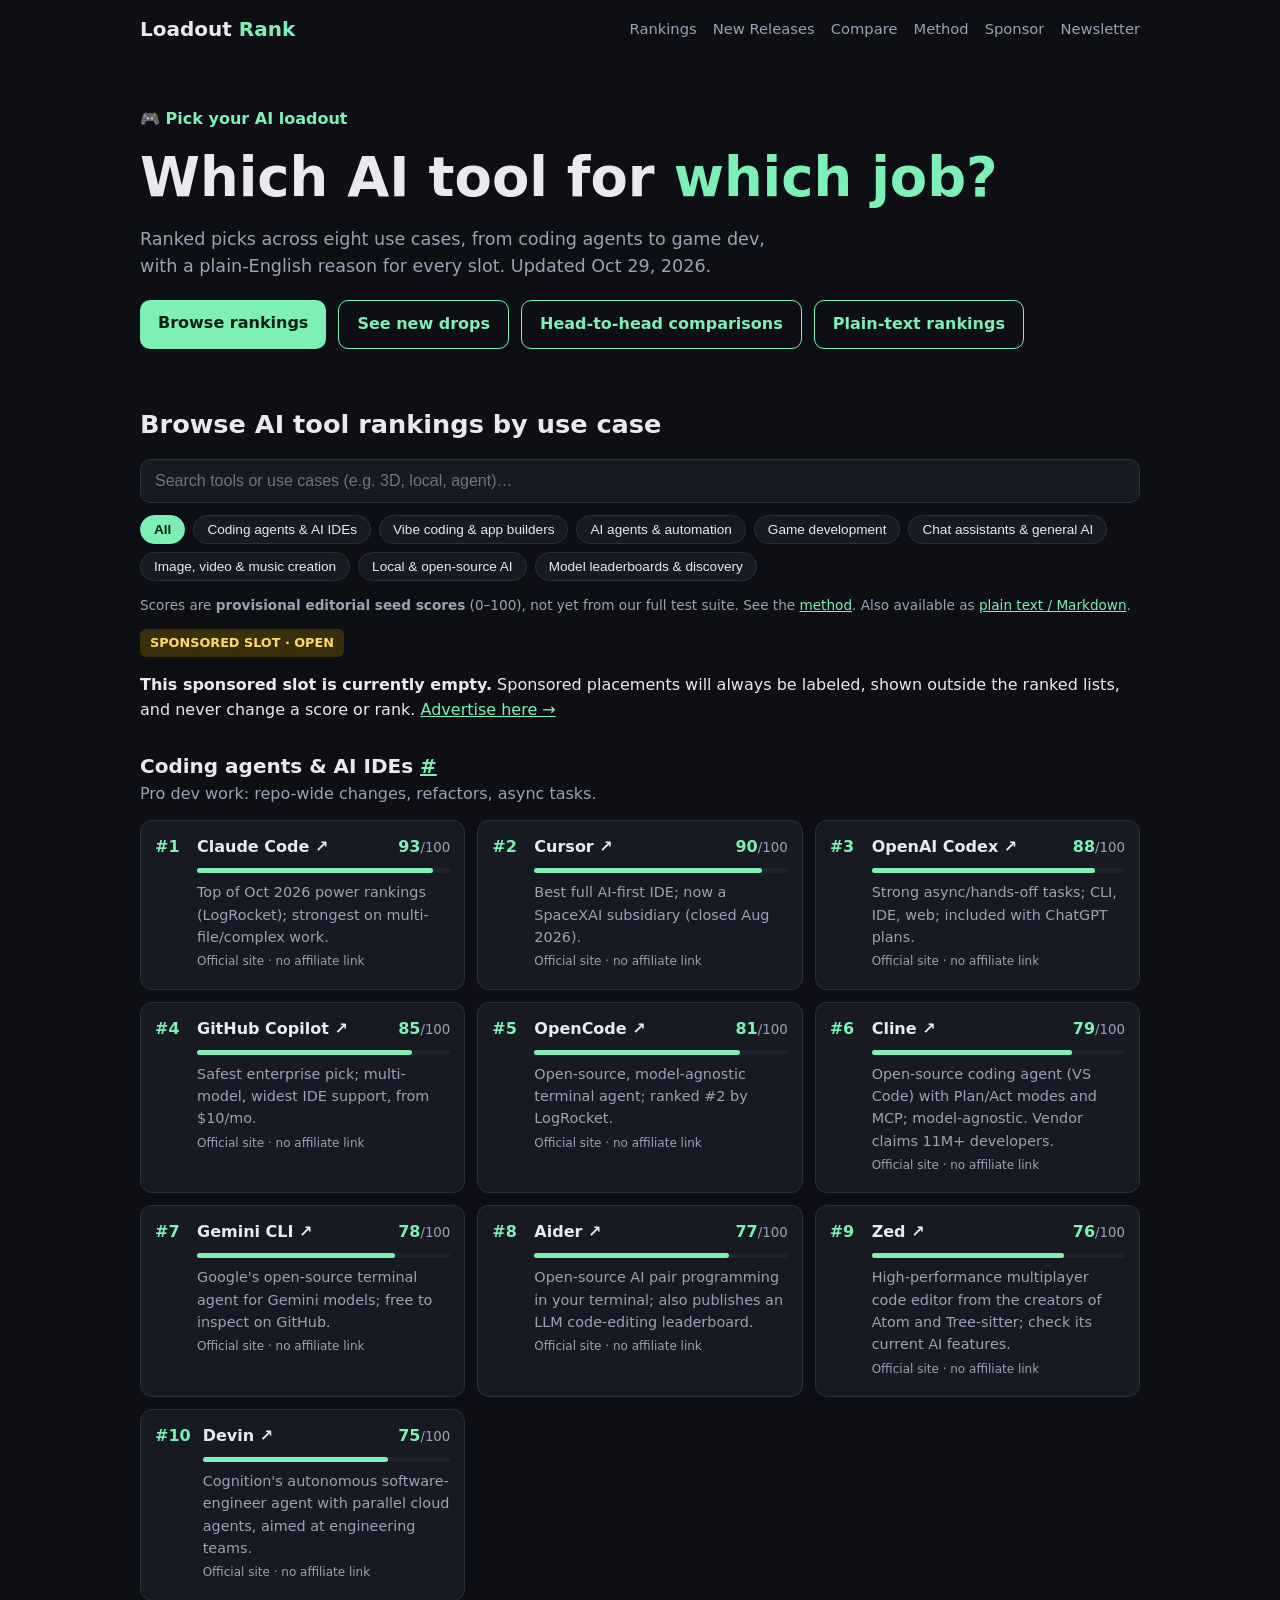
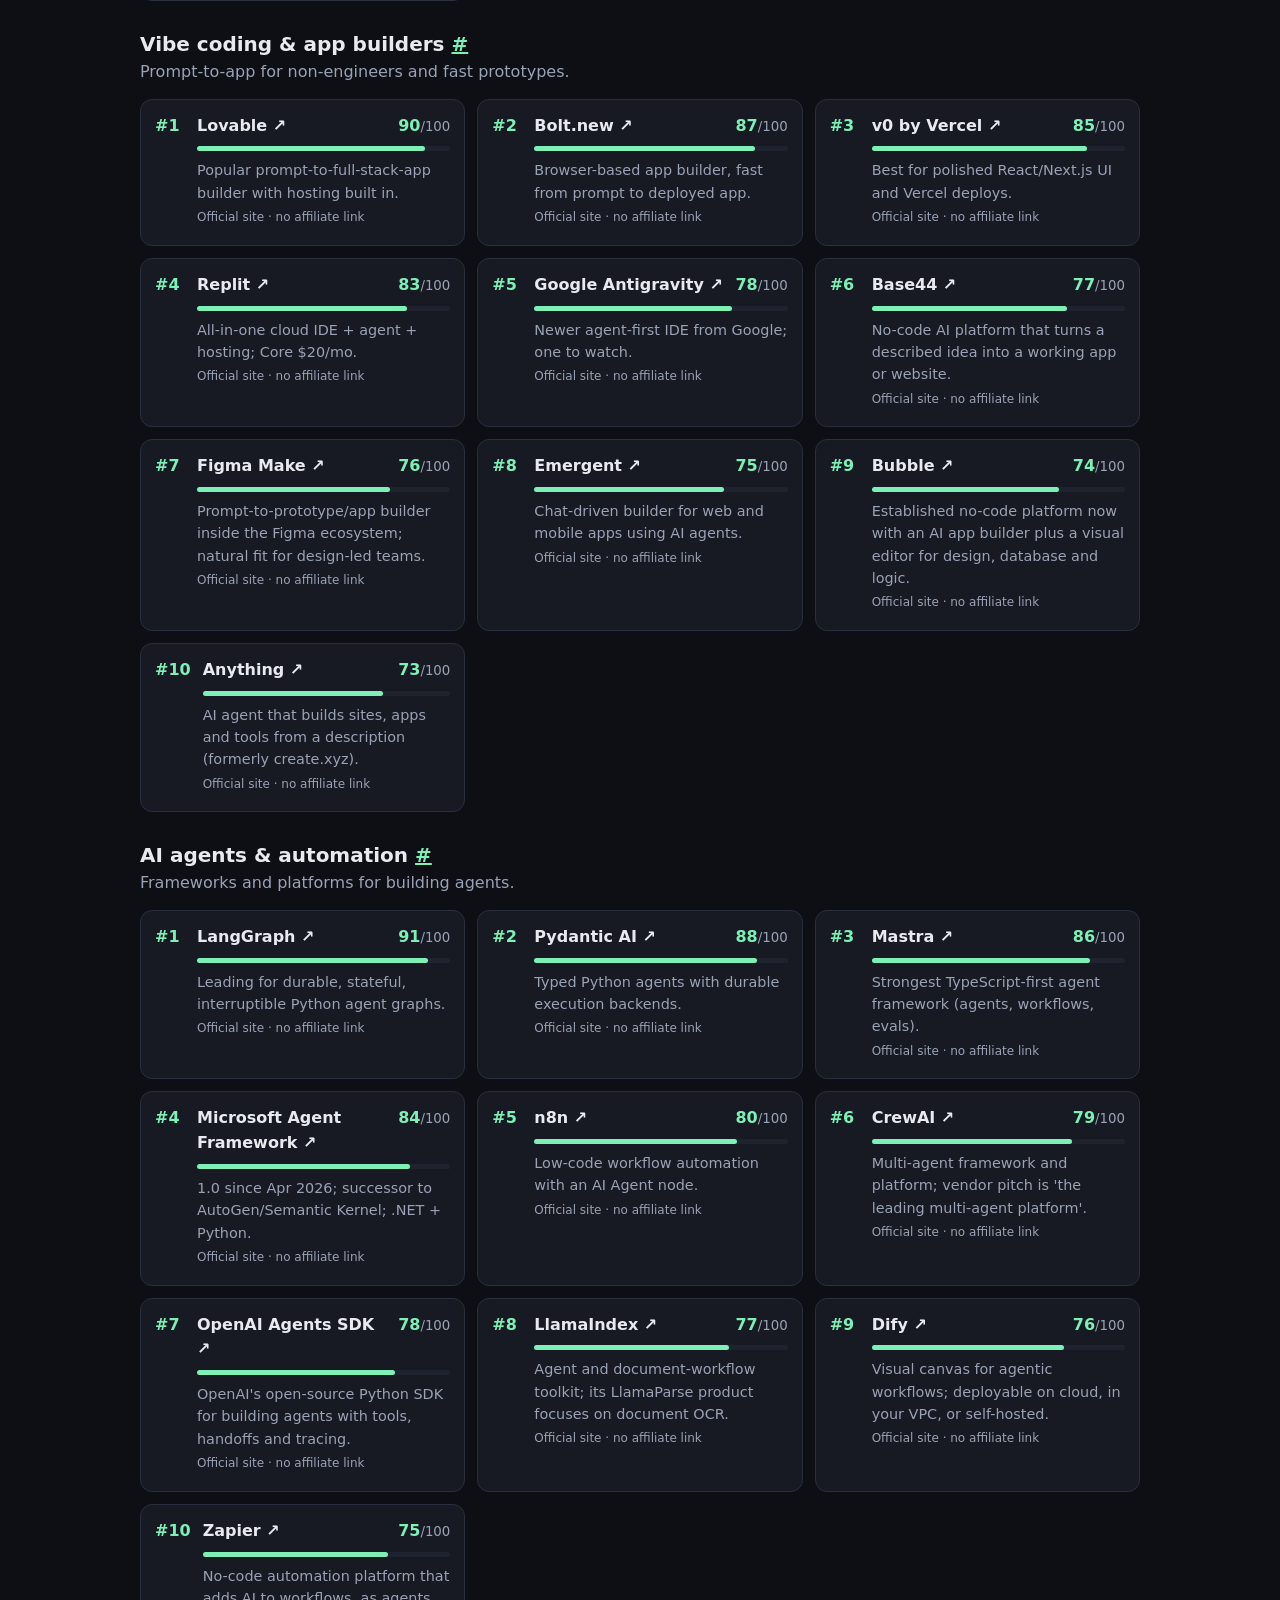
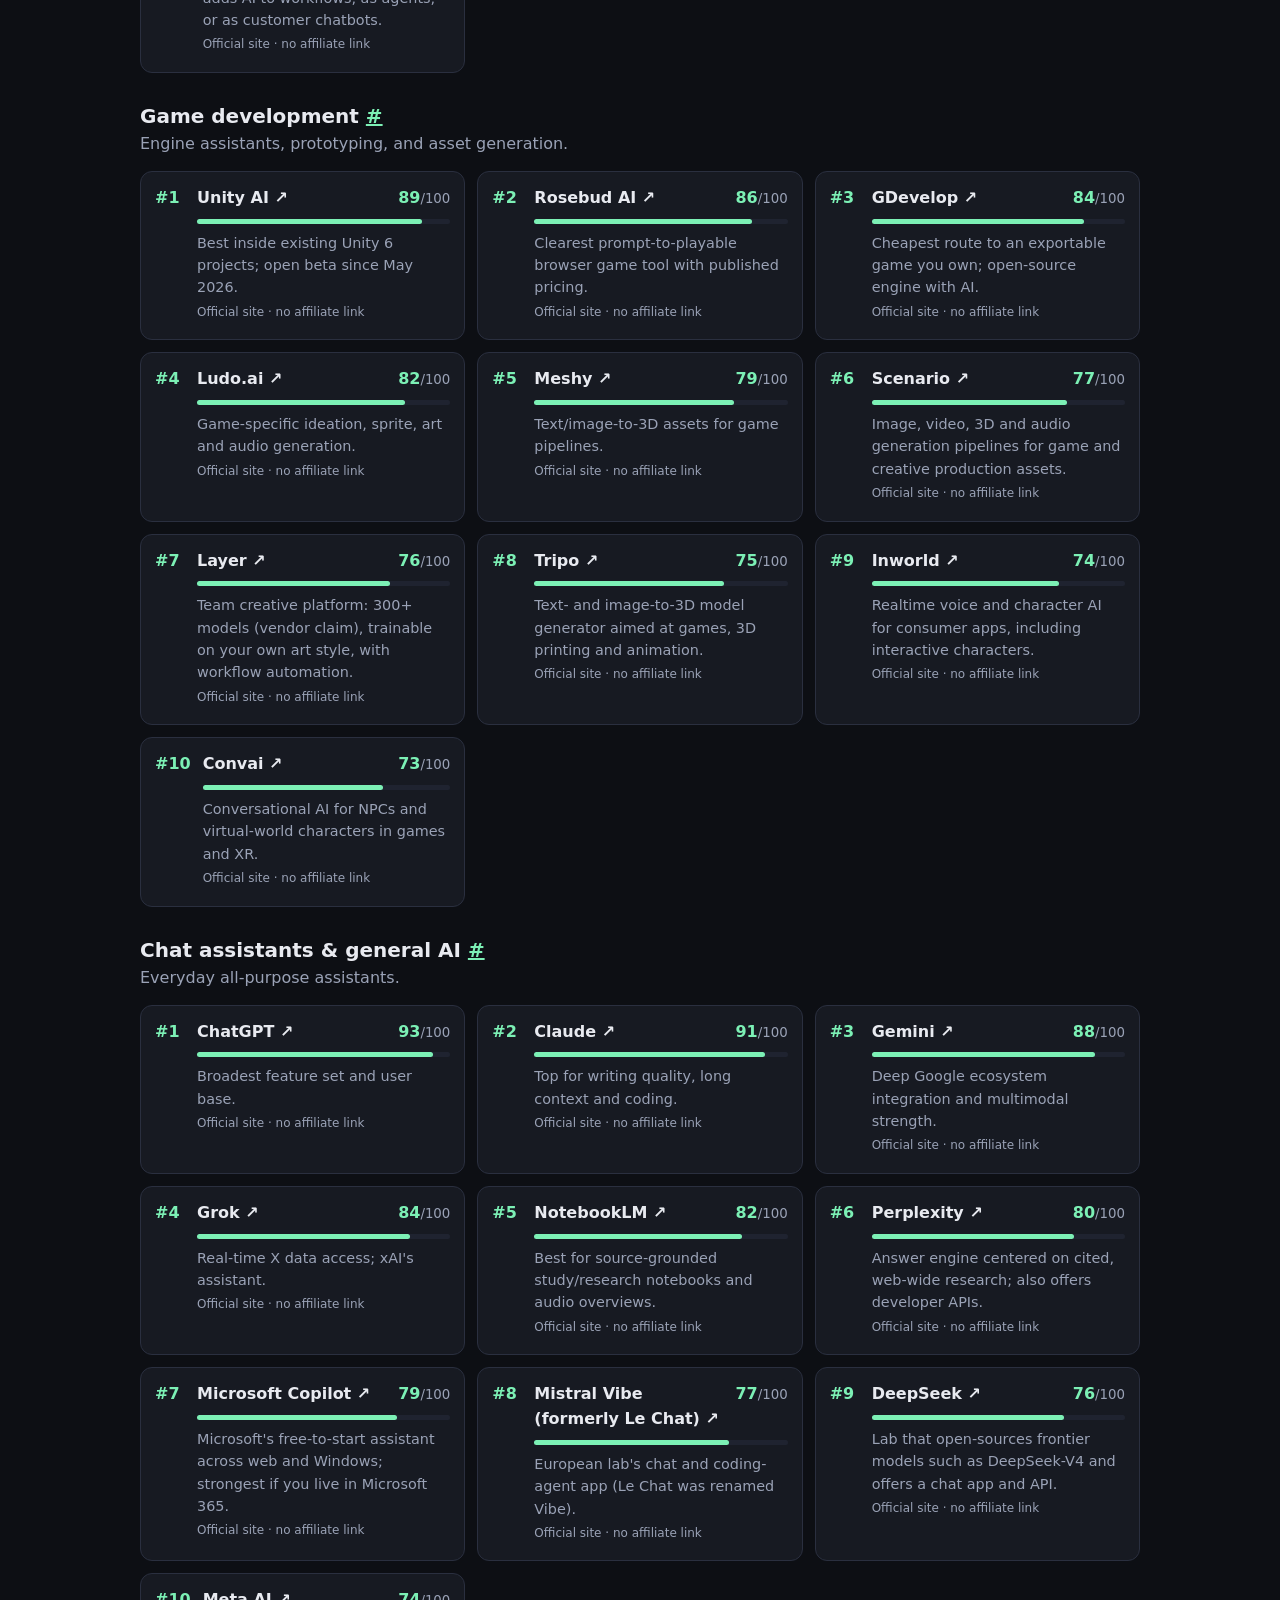
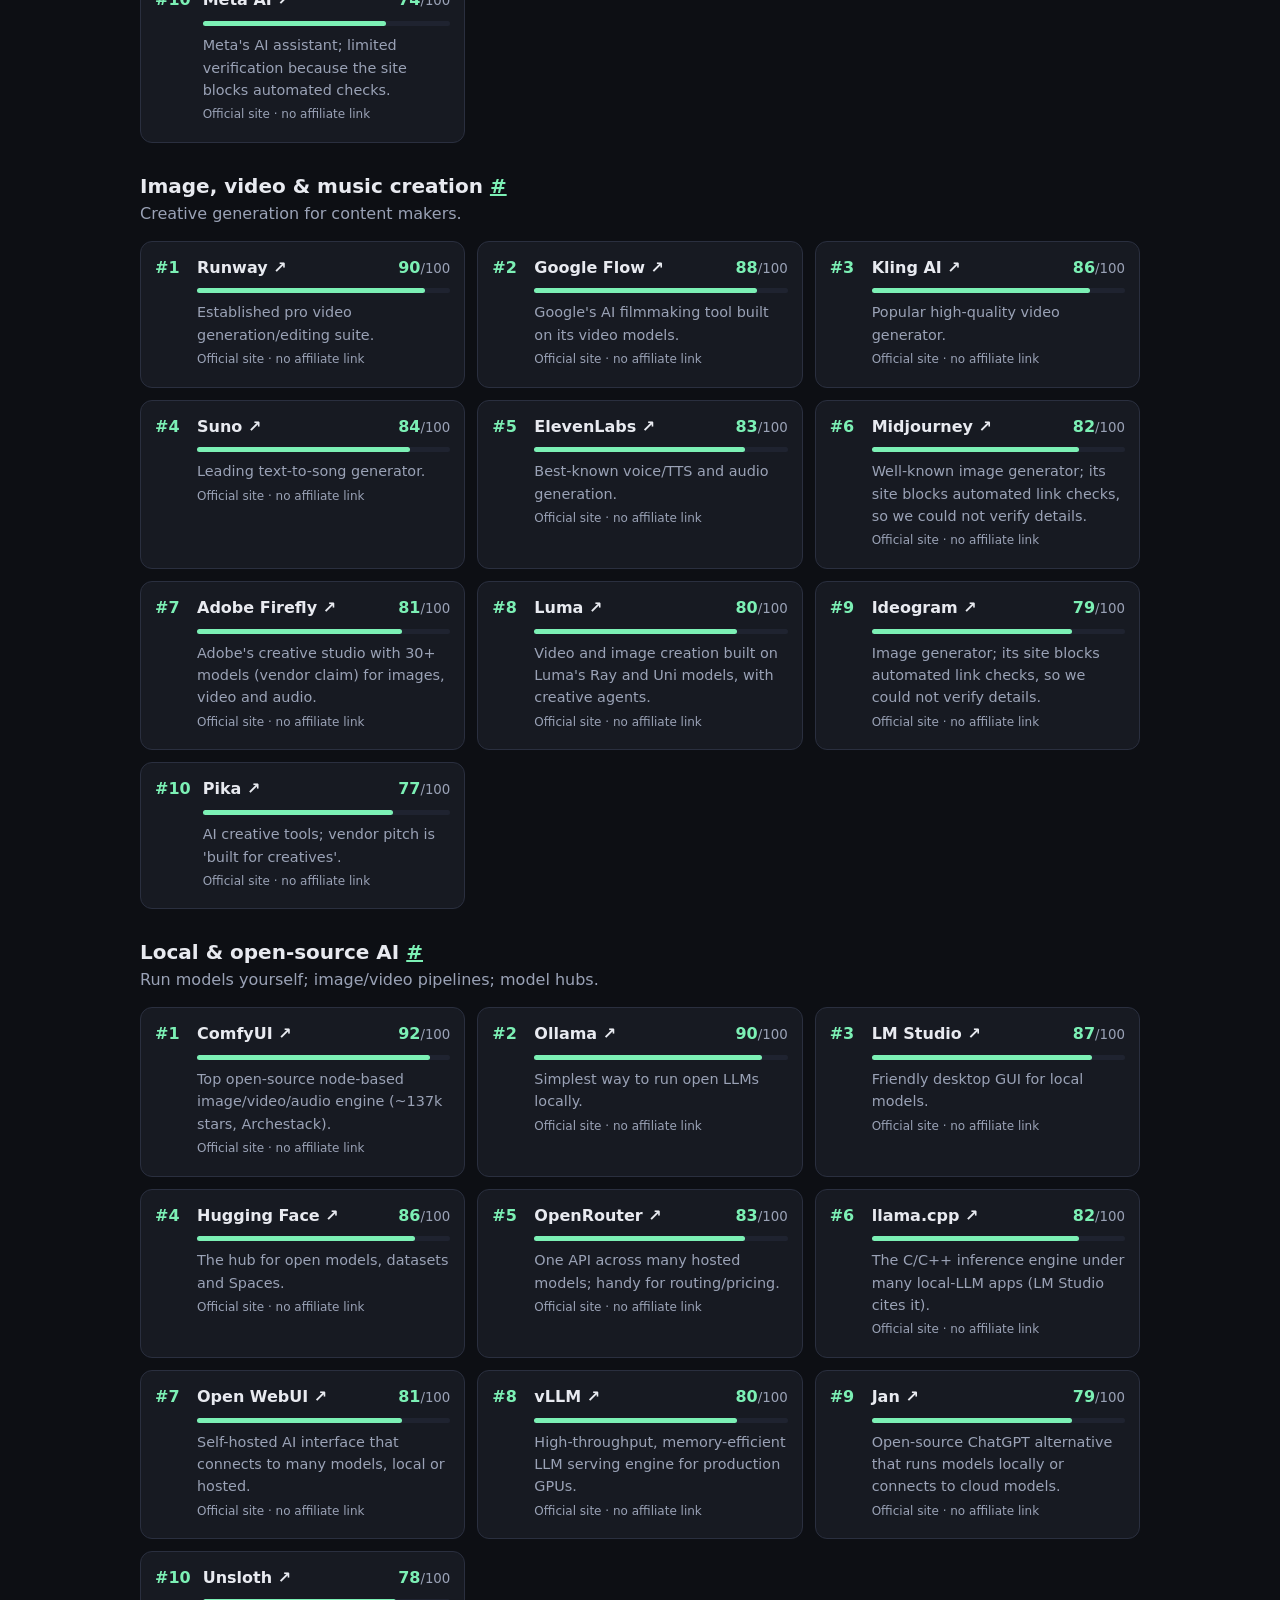
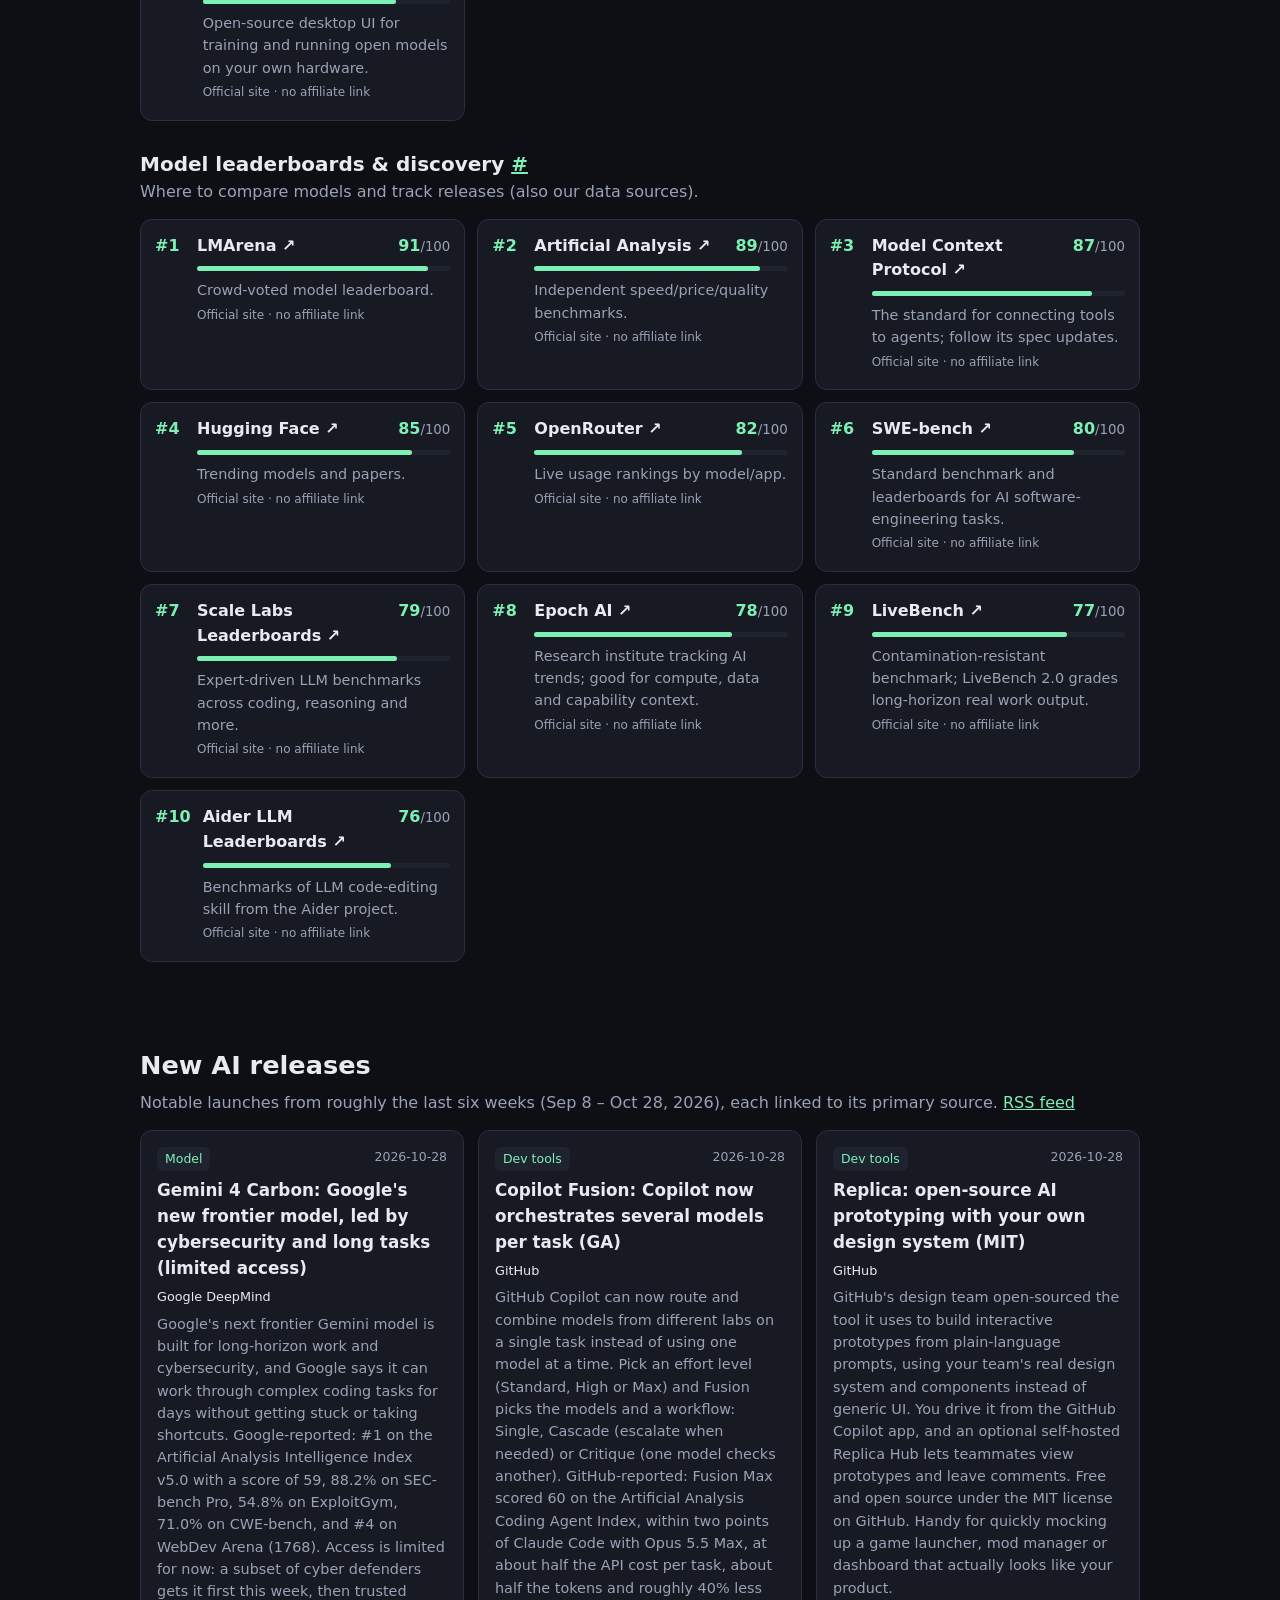
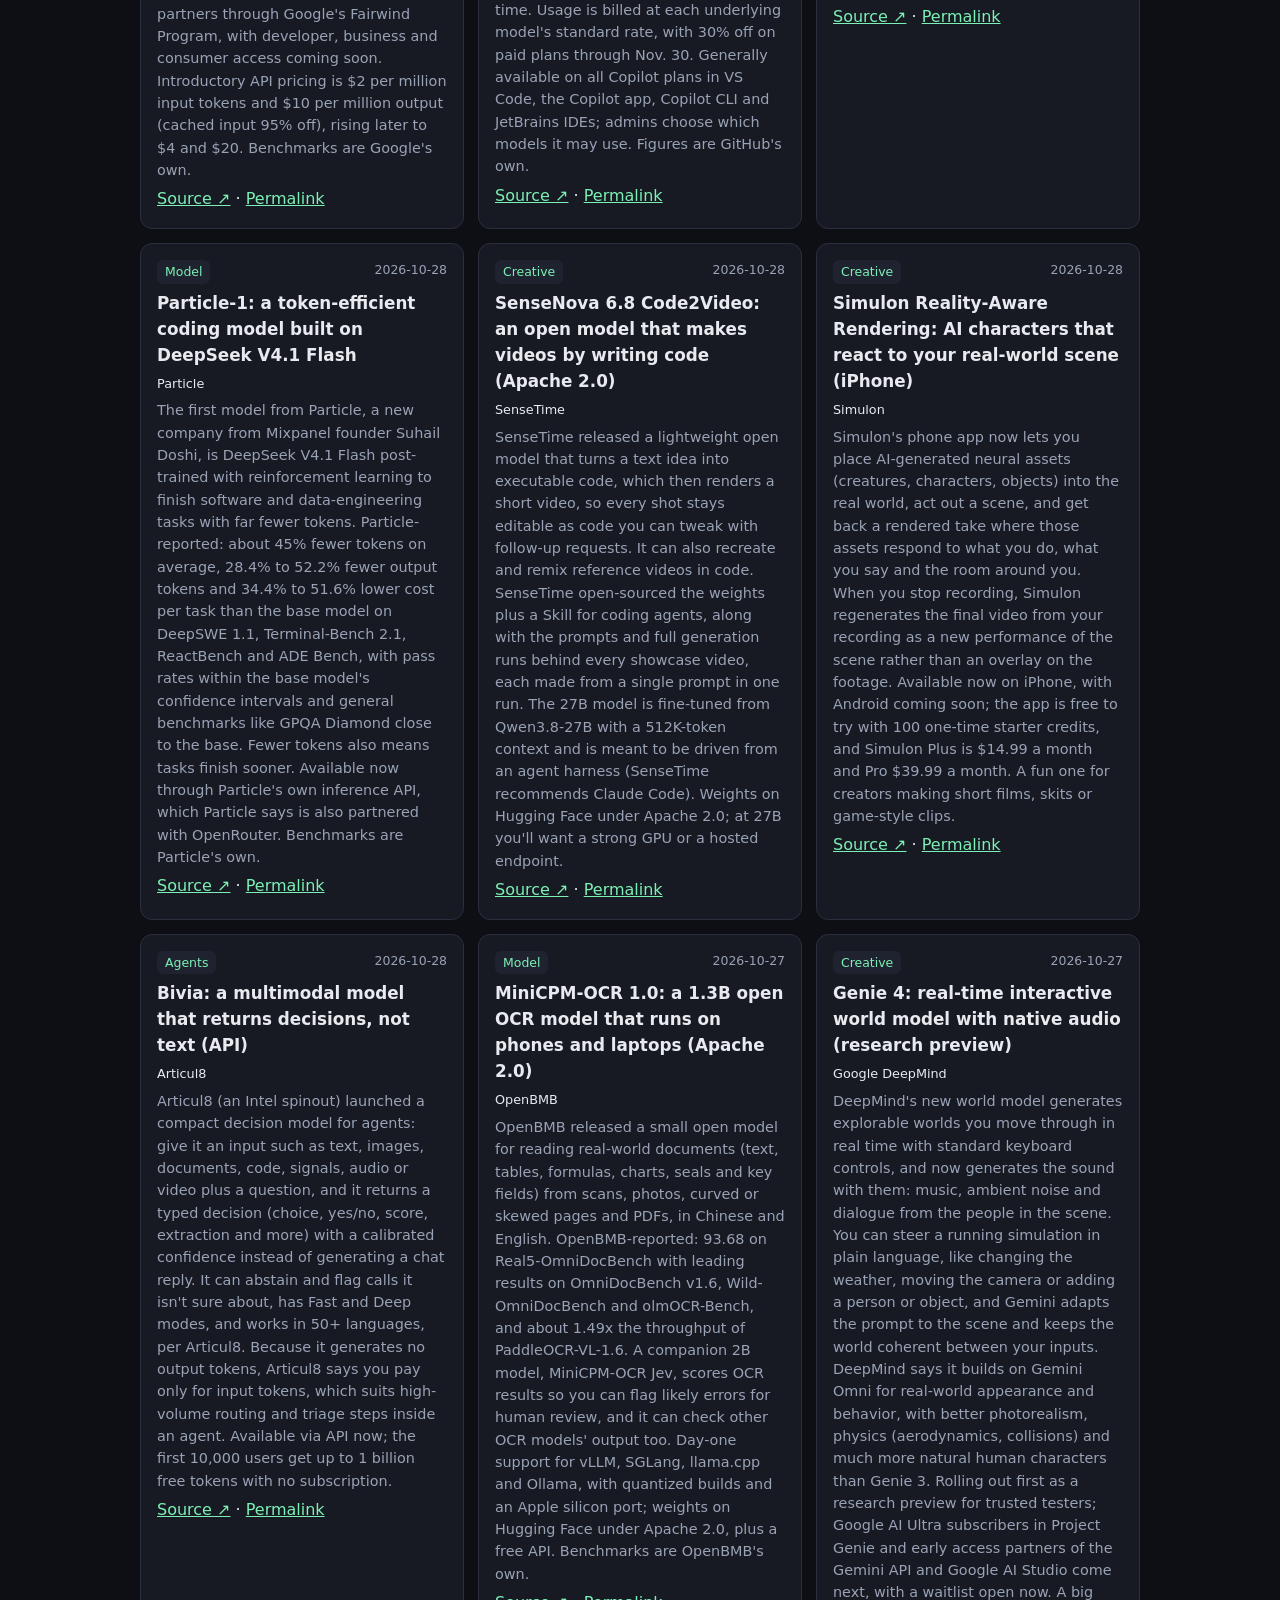
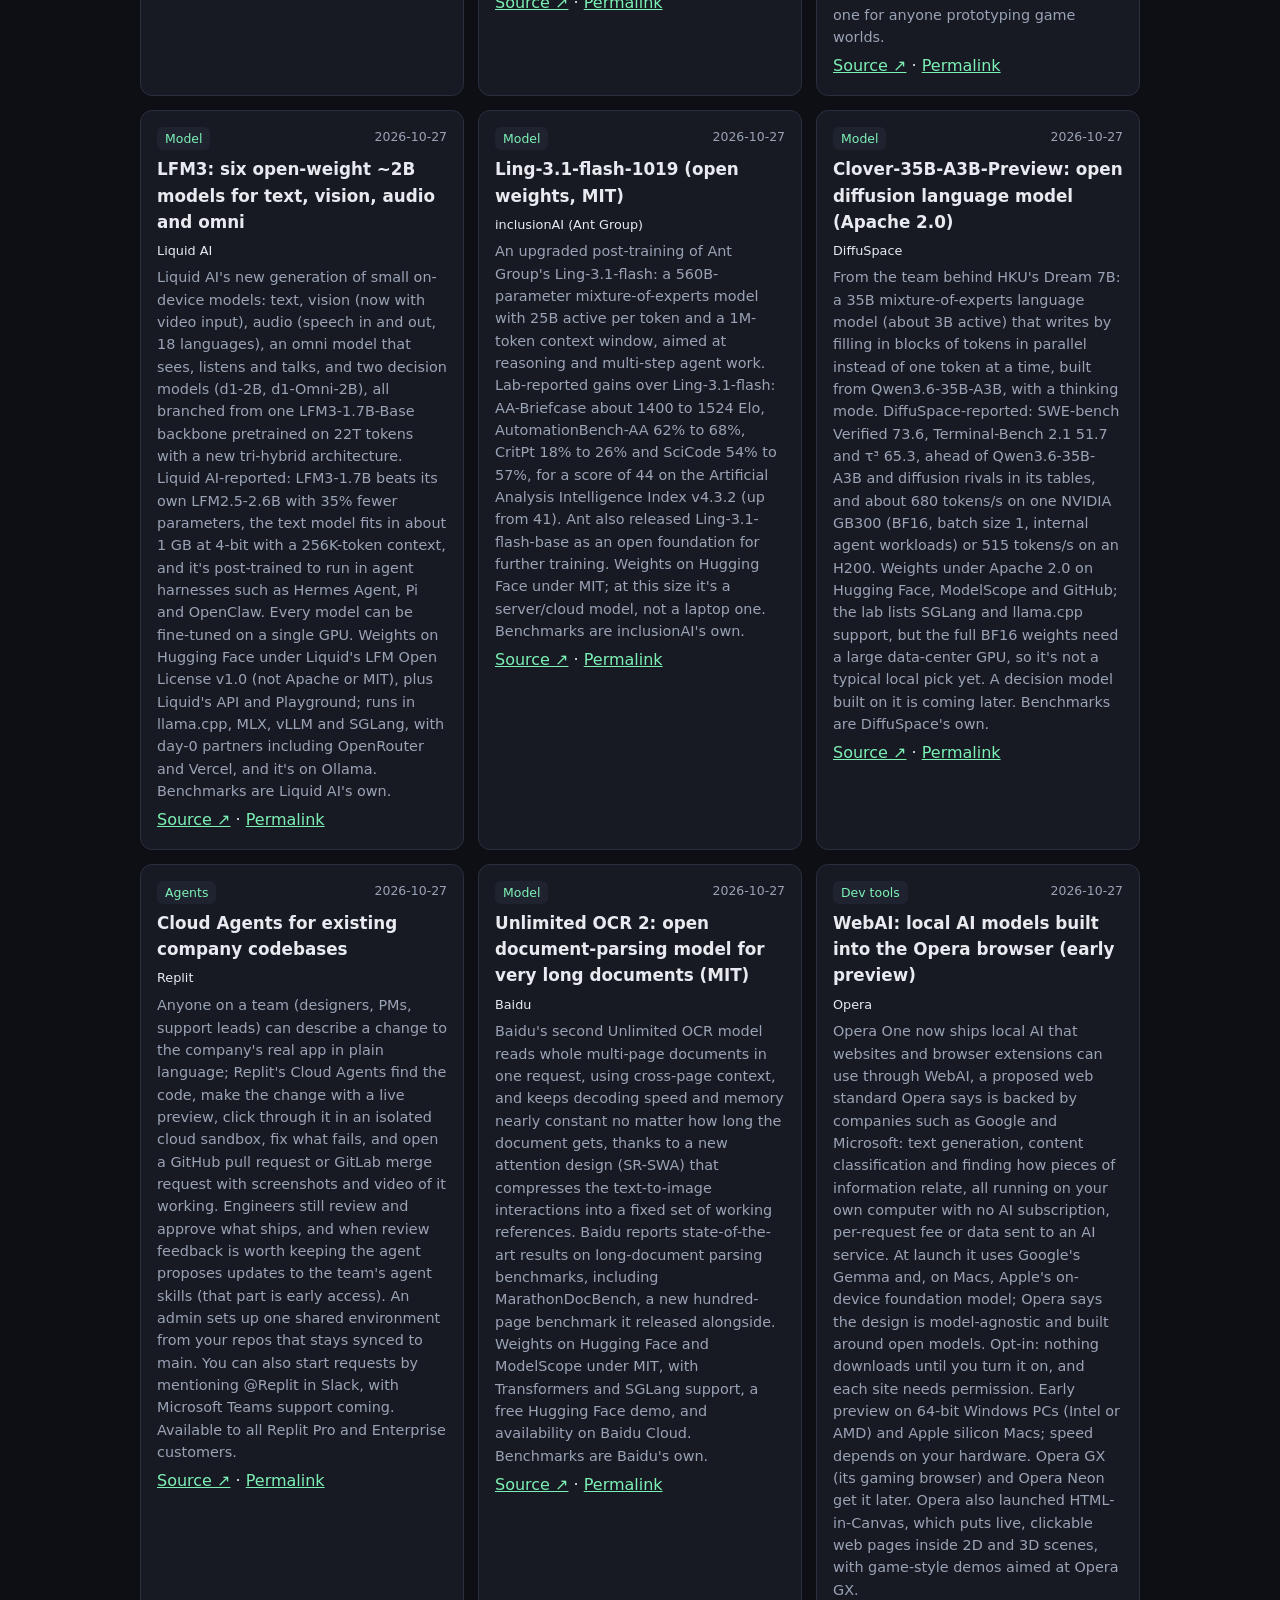
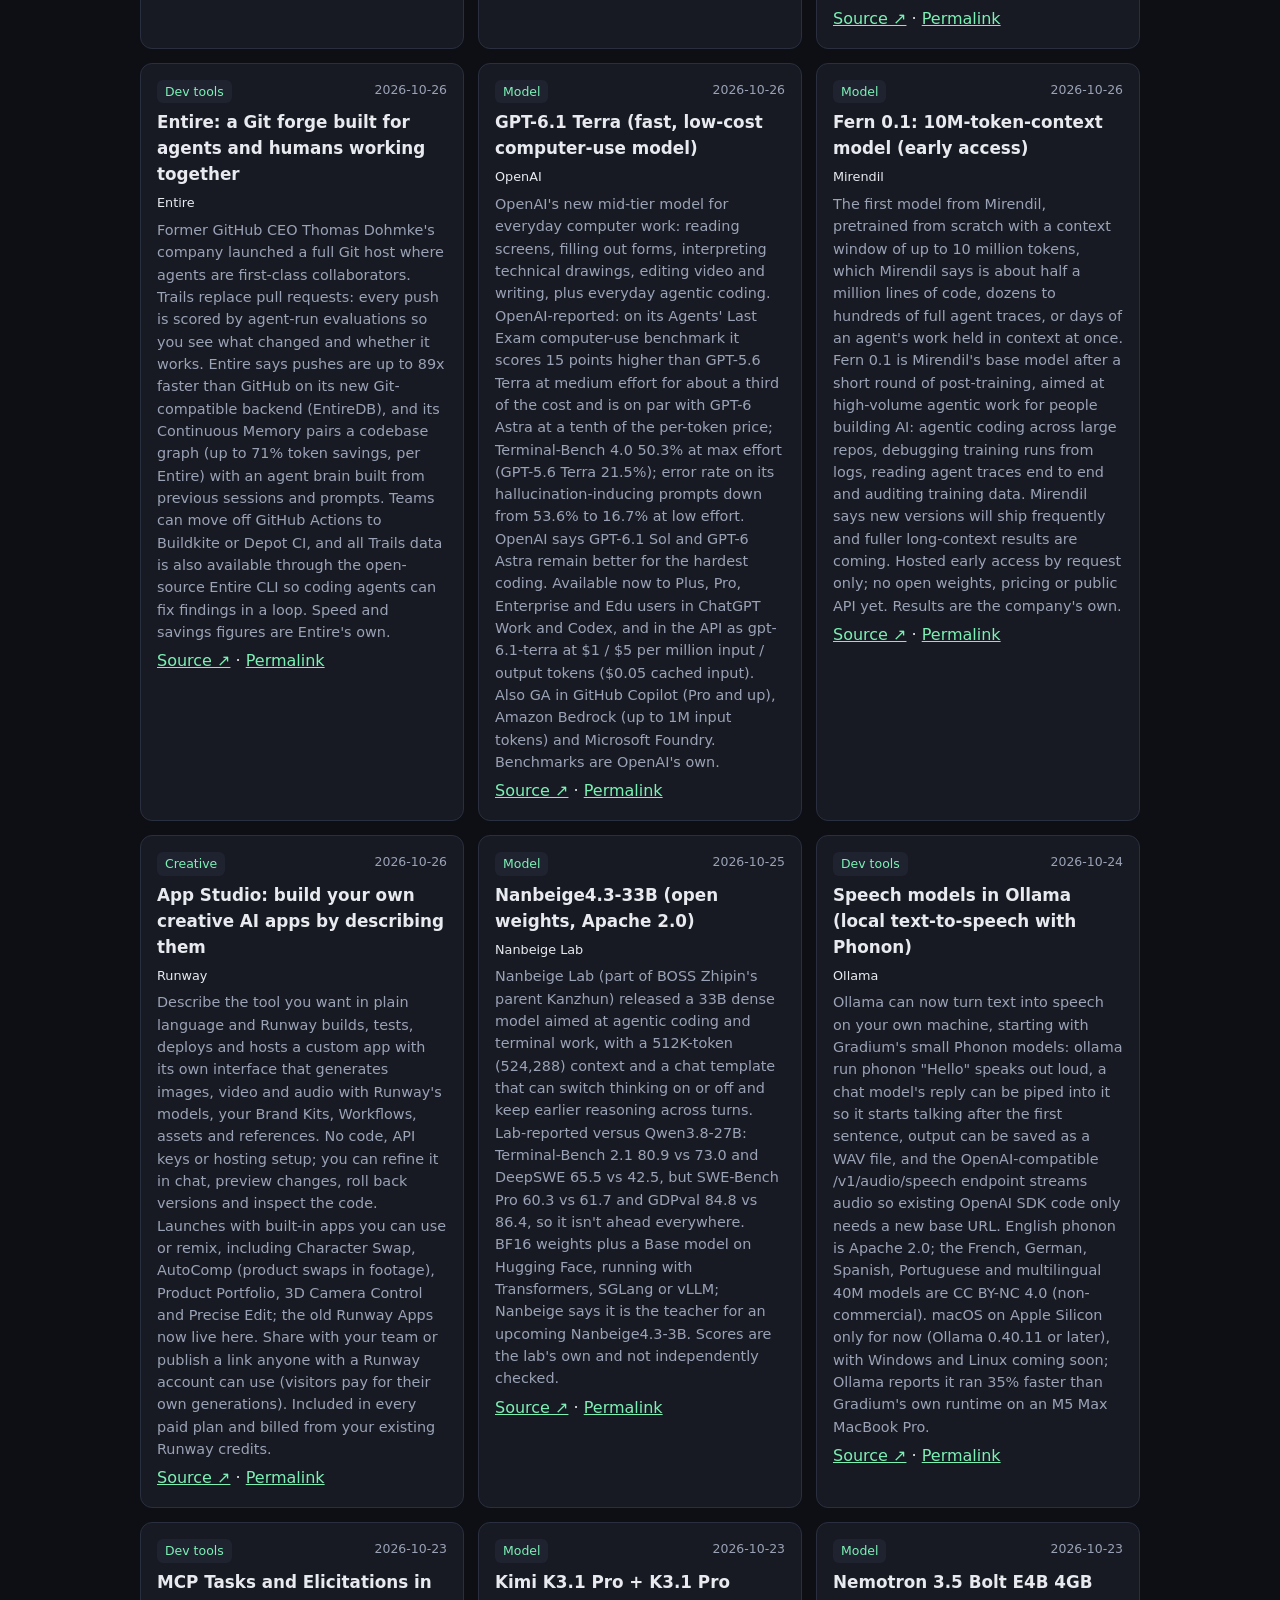
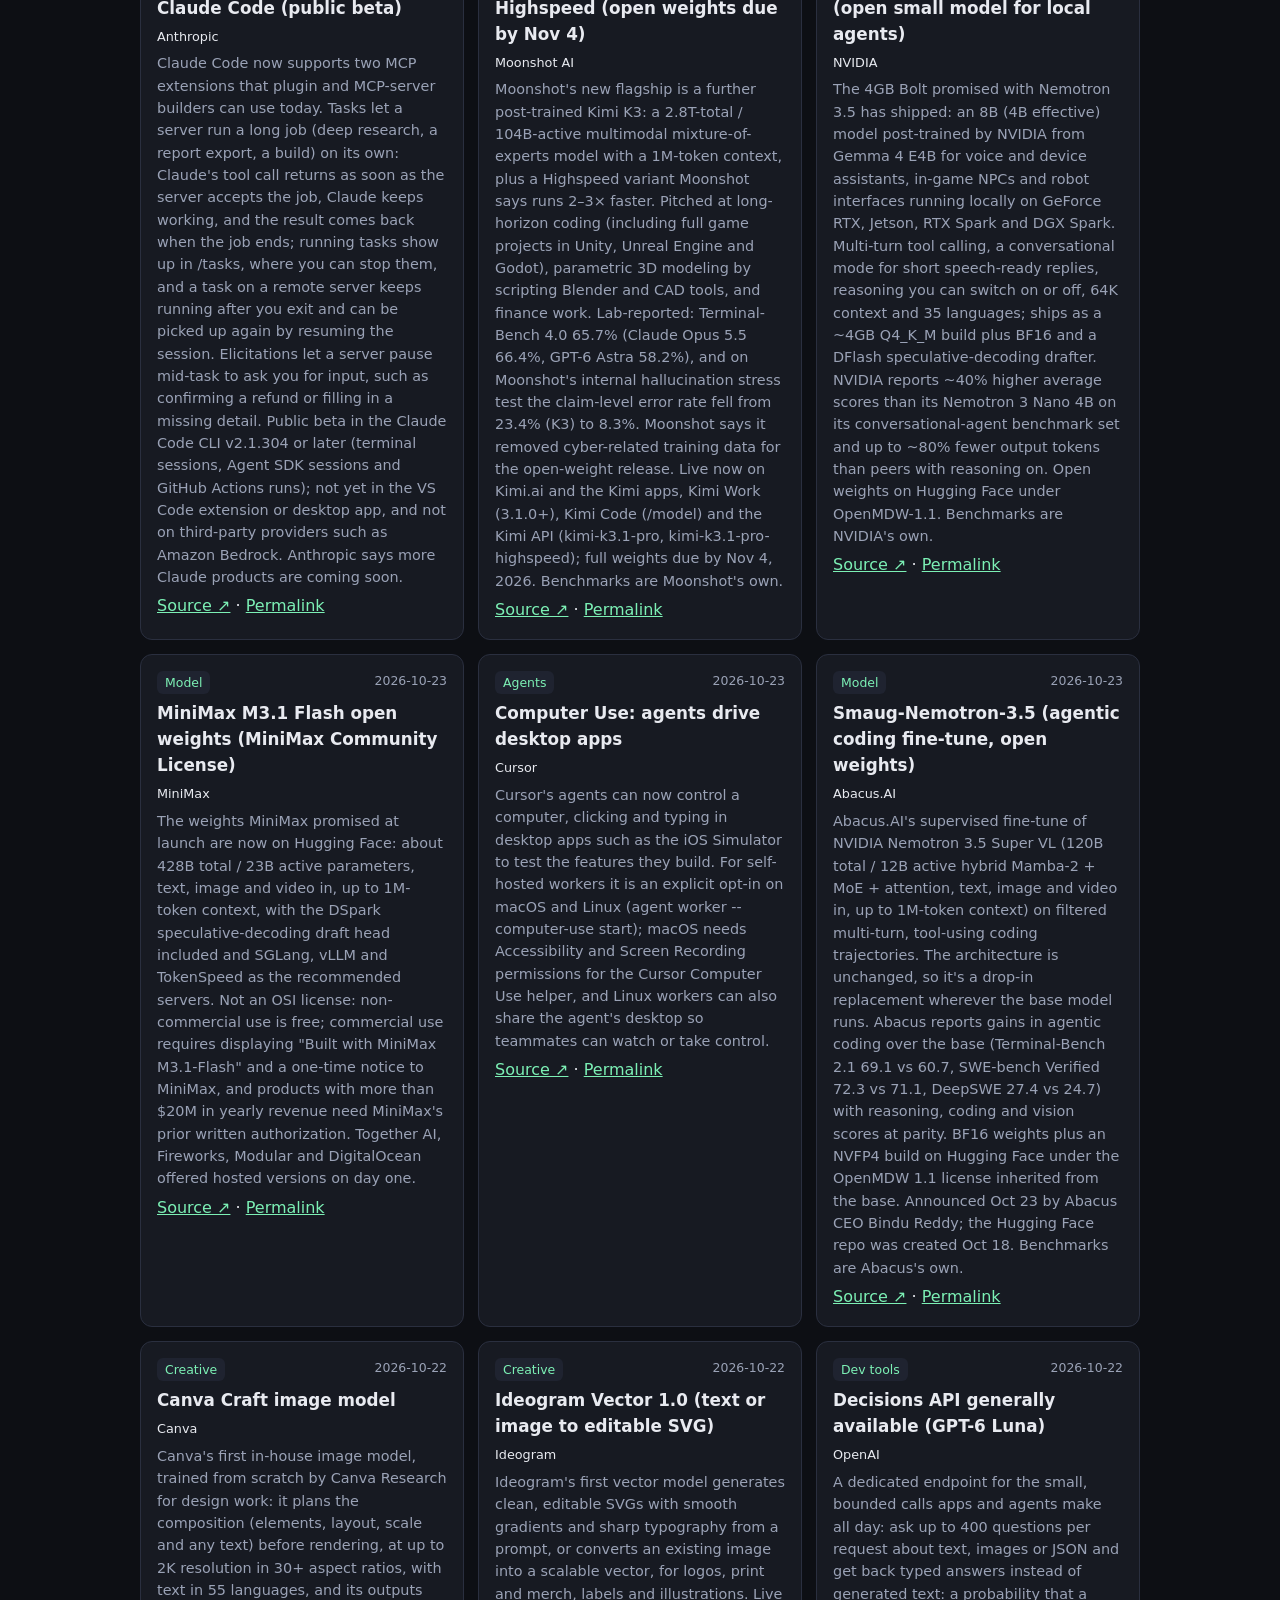
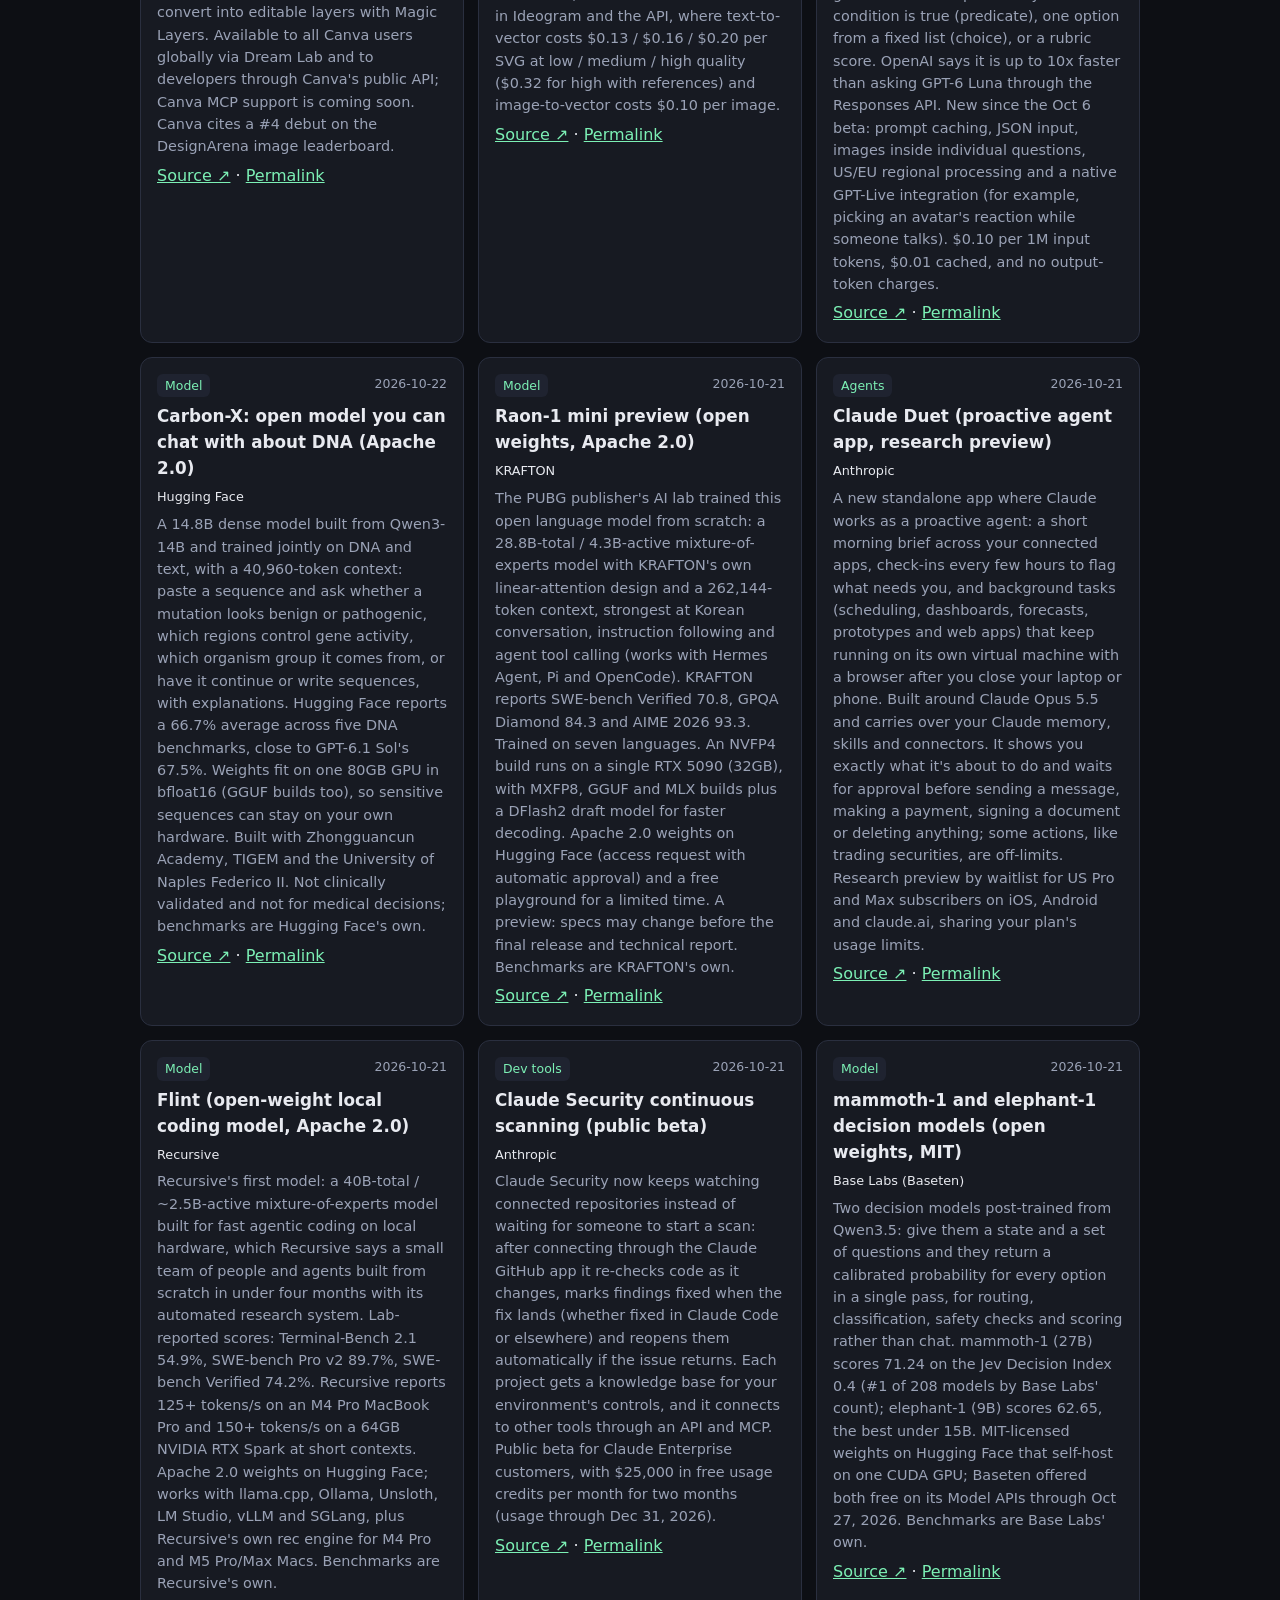
==== commit b818dc0f: "Oct 29: add Gemini 4 Carbon, GitHub Copilot Fusion GA, GitHub Replica, Particle-1, SenseNova 6.8 Cod" ====
--- a/index.html
+++ b/index.html
@@ -1,12 +1,12 @@
 <!doctype html><html lang="en"><head><meta charset="utf-8"><meta name="viewport" content="width=device-width,initial-scale=1">
-<title>Loadout Rank — Best AI Tools by Use Case (Oct 2026 Rankings)</title><meta name="description" content="Ranked AI tools across 8 use cases — coding agents, vibe coding, agents, game dev, chat, creative and local AI — plus new AI releases. Updated Oct 28, 2026."><meta name="theme-color" content="#0d0f14"><meta name="robots" content="index,follow,max-snippet:-1">
+<title>Loadout Rank — Best AI Tools by Use Case (Oct 2026 Rankings)</title><meta name="description" content="Ranked AI tools across 8 use cases — coding agents, vibe coding, agents, game dev, chat, creative and local AI — plus new AI releases. Updated Oct 29, 2026."><meta name="theme-color" content="#0d0f14"><meta name="robots" content="index,follow,max-snippet:-1">
 <link rel="canonical" href="https://dlee8484.github.io/loadout-rank/"><link rel="alternate" type="text/markdown" href="https://dlee8484.github.io/loadout-rank/rankings.md" title="Rankings as Markdown"><link rel="sitemap" type="application/xml" href="https://dlee8484.github.io/loadout-rank/sitemap.xml"><link rel="alternate" type="application/rss+xml" href="https://dlee8484.github.io/loadout-rank/feed.xml" title="Loadout Rank: new AI releases"><link rel="alternate" type="application/json" href="https://dlee8484.github.io/loadout-rank/data.json" title="Loadout Rank data (JSON)">
-<meta property="og:type" content="website"><meta property="og:site_name" content="Loadout Rank"><meta property="og:title" content="Loadout Rank — Best AI Tools by Use Case (Oct 2026 Rankings)"><meta property="og:description" content="Ranked AI tools across 8 use cases — coding agents, vibe coding, agents, game dev, chat, creative and local AI — plus new AI releases. Updated Oct 28, 2026."><meta property="og:url" content="https://dlee8484.github.io/loadout-rank/"><meta property="og:locale" content="en_US">
-<meta name="twitter:card" content="summary_large_image"><meta name="twitter:image" content="https://dlee8484.github.io/loadout-rank/og-image.png"><meta property="og:image" content="https://dlee8484.github.io/loadout-rank/og-image.png"><meta property="og:image:width" content="1200"><meta property="og:image:height" content="630"><meta property="og:image:alt" content="Loadout Rank: best AI tools by use case"><meta name="twitter:title" content="Loadout Rank — Best AI Tools by Use Case (Oct 2026 Rankings)"><meta name="twitter:description" content="Ranked AI tools across 8 use cases — coding agents, vibe coding, agents, game dev, chat, creative and local AI — plus new AI releases. Updated Oct 28, 2026.">
-<link rel="stylesheet" href="style.css"><script type="application/ld+json">{"@context": "https://schema.org", "@type": "Organization", "@id": "https://dlee8484.github.io/loadout-rank/#org", "name": "Loadout Rank", "url": "https://dlee8484.github.io/loadout-rank/", "description": "Independent AI tool rankings by use case and a dated, primary-sourced list of new AI releases.", "sameAs": ["https://x.com/LoadoutRank"]}</script><script type="application/ld+json">{"@context": "https://schema.org", "@type": "WebSite", "@id": "https://dlee8484.github.io/loadout-rank/#website", "name": "Loadout Rank", "url": "https://dlee8484.github.io/loadout-rank/", "description": "Ranked AI tools by use case plus the latest AI releases.", "inLanguage": "en", "publisher": {"@id": "https://dlee8484.github.io/loadout-rank/#org"}}</script><script type="application/ld+json">{"@context": "https://schema.org", "@type": "ItemList", "@id": "https://dlee8484.github.io/loadout-rank/#rankings", "name": "Loadout Rank AI tool rankings by use case", "description": "Provisional editorial rankings of AI tools in 8 categories (10 tools each). Updated Oct 28, 2026.", "dateModified": "2026-10-28", "numberOfItems": 80, "itemListOrder": "https://schema.org/ItemListOrderAscending", "itemListElement": [{"@type": "ListItem", "position": 1, "name": "Claude Code (#1, Coding agents & AI IDEs)", "url": "https://dlee8484.github.io/loadout-rank/#coding-agents-ai-ides"}, {"@type": "ListItem", "position": 2, "name": "Cursor (#2, Coding agents & AI IDEs)", "url": "https://dlee8484.github.io/loadout-rank/#coding-agents-ai-ides"}, {"@type": "ListItem", "position": 3, "name": "OpenAI Codex (#3, Coding agents & AI IDEs)", "url": "https://dlee8484.github.io/loadout-rank/#coding-agents-ai-ides"}, {"@type": "ListItem", "position": 4, "name": "GitHub Copilot (#4, Coding agents & AI IDEs)", "url": "https://dlee8484.github.io/loadout-rank/#coding-agents-ai-ides"}, {"@type": "ListItem", "position": 5, "name": "OpenCode (#5, Coding agents & AI IDEs)", "url": "https://dlee8484.github.io/loadout-rank/#coding-agents-ai-ides"}, {"@type": "ListItem", "position": 6, "name": "Cline (#6, Coding agents & AI IDEs)", "url": "https://dlee8484.github.io/loadout-rank/#coding-agents-ai-ides"}, {"@type": "ListItem", "position": 7, "name": "Gemini CLI (#7, Coding agents & AI IDEs)", "url": "https://dlee8484.github.io/loadout-rank/#coding-agents-ai-ides"}, {"@type": "ListItem", "position": 8, "name": "Aider (#8, Coding agents & AI IDEs)", "url": "https://dlee8484.github.io/loadout-rank/#coding-agents-ai-ides"}, {"@type": "ListItem", "position": 9, "name": "Zed (#9, Coding agents & AI IDEs)", "url": "https://dlee8484.github.io/loadout-rank/#coding-agents-ai-ides"}, {"@type": "ListItem", "position": 10, "name": "Devin (#10, Coding agents & AI IDEs)", "url": "https://dlee8484.github.io/loadout-rank/#coding-agents-ai-ides"}, {"@type": "ListItem", "position": 11, "name": "Lovable (#1, Vibe coding & app builders)", "url": "https://dlee8484.github.io/loadout-rank/#vibe-coding-app-builders"}, {"@type": "ListItem", "position": 12, "name": "Bolt.new (#2, Vibe coding & app builders)", "url": "https://dlee8484.github.io/loadout-rank/#vibe-coding-app-builders"}, {"@type": "ListItem", "position": 13, "name": "v0 by Vercel (#3, Vibe coding & app builders)", "url": "https://dlee8484.github.io/loadout-rank/#vibe-coding-app-builders"}, {"@type": "ListItem", "position": 14, "name": "Replit (#4, Vibe coding & app builders)", "url": "https://dlee8484.github.io/loadout-rank/#vibe-coding-app-builders"}, {"@type": "ListItem", "position": 15, "name": "Google Antigravity (#5, Vibe coding & app builders)", "url": "https://dlee8484.github.io/loadout-rank/#vibe-coding-app-builders"}, {"@type": "ListItem", "position": 16, "name": "Base44 (#6, Vibe coding & app builders)", "url": "https://dlee8484.github.io/loadout-rank/#vibe-coding-app-builders"}, {"@type": "ListItem", "position": 17, "name": "Figma Make (#7, Vibe coding & app builders)", "url": "https://dlee8484.github.io/loadout-rank/#vibe-coding-app-builders"}, {"@type": "ListItem", "position": 18, "name": "Emergent (#8, Vibe coding & app builders)", "url": "https://dlee8484.github.io/loadout-rank/#vibe-coding-app-builders"}, {"@type": "ListItem", "position": 19, "name": "Bubble (#9, Vibe coding & app builders)", "url": "https://dlee8484.github.io/loadout-rank/#vibe-coding-app-builders"}, {"@type": "ListItem", "position": 20, "name": "Anything (#10, Vibe coding & app builders)", "url": "https://dlee8484.github.io/loadout-rank/#vibe-coding-app-builders"}, {"@type": "ListItem", "position": 21, "name": "LangGraph (#1, AI agents & automation)", "url": "https://dlee8484.github.io/loadout-rank/#ai-agents-automation"}, {"@type": "ListItem", "position": 22, "name": "Pydantic AI (#2, AI agents & automation)", "url": "https://dlee8484.github.io/loadout-rank/#ai-agents-automation"}, {"@type": "ListItem", "position": 23, "name": "Mastra (#3, AI agents & automation)", "url": "https://dlee8484.github.io/loadout-rank/#ai-agents-automation"}, {"@type": "ListItem", "position": 24, "name": "Microsoft Agent Framework (#4, AI agents & automation)", "url": "https://dlee8484.github.io/loadout-rank/#ai-agents-automation"}, {"@type": "ListItem", "position": 25, "name": "n8n (#5, AI agents & automation)", "url": "https://dlee8484.github.io/loadout-rank/#ai-agents-automation"}, {"@type": "ListItem", "position": 26, "name": "CrewAI (#6, AI agents & automation)", "url": "https://dlee8484.github.io/loadout-rank/#ai-agents-automation"}, {"@type": "ListItem", "position": 27, "name": "OpenAI Agents SDK (#7, AI agents & automation)", "url": "https://dlee8484.github.io/loadout-rank/#ai-agents-automation"}, {"@type": "ListItem", "position": 28, "name": "LlamaIndex (#8, AI agents & automation)", "url": "https://dlee8484.github.io/loadout-rank/#ai-agents-automation"}, {"@type": "ListItem", "position": 29, "name": "Dify (#9, AI agents & automation)", "url": "https://dlee8484.github.io/loadout-rank/#ai-agents-automation"}, {"@type": "ListItem", "position": 30, "name": "Zapier (#10, AI agents & automation)", "url": "https://dlee8484.github.io/loadout-rank/#ai-agents-automation"}, {"@type": "ListItem", "position": 31, "name": "Unity AI (#1, Game development)", "url": "https://dlee8484.github.io/loadout-rank/#game-development"}, {"@type": "ListItem", "position": 32, "name": "Rosebud AI (#2, Game development)", "url": "https://dlee8484.github.io/loadout-rank/#game-development"}, {"@type": "ListItem", "position": 33, "name": "GDevelop (#3, Game development)", "url": "https://dlee8484.github.io/loadout-rank/#game-development"}, {"@type": "ListItem", "position": 34, "name": "Ludo.ai (#4, Game development)", "url": "https://dlee8484.github.io/loadout-rank/#game-development"}, {"@type": "ListItem", "position": 35, "name": "Meshy (#5, Game development)", "url": "https://dlee8484.github.io/loadout-rank/#game-development"}, {"@type": "ListItem", "position": 36, "name": "Scenario (#6, Game development)", "url": "https://dlee8484.github.io/loadout-rank/#game-development"}, {"@type": "ListItem", "position": 37, "name": "Layer (#7, Game development)", "url": "https://dlee8484.github.io/loadout-rank/#game-development"}, {"@type": "ListItem", "position": 38, "name": "Tripo (#8, Game development)", "url": "https://dlee8484.github.io/loadout-rank/#game-development"}, {"@type": "ListItem", "position": 39, "name": "Inworld (#9, Game development)", "url": "https://dlee8484.github.io/loadout-rank/#game-development"}, {"@type": "ListItem", "position": 40, "name": "Convai (#10, Game development)", "url": "https://dlee8484.github.io/loadout-rank/#game-development"}, {"@type": "ListItem", "position": 41, "name": "ChatGPT (#1, Chat assistants & general AI)", "url": "https://dlee8484.github.io/loadout-rank/#chat-assistants-general-ai"}, {"@type": "ListItem", "position": 42, "name": "Claude (#2, Chat assistants & general AI)", "url": "https://dlee8484.github.io/loadout-rank/#chat-assistants-general-ai"}, {"@type": "ListItem", "position": 43, "name": "Gemini (#3, Chat assistants & general AI)", "url": "https://dlee8484.github.io/loadout-rank/#chat-assistants-general-ai"}, {"@type": "ListItem", "position": 44, "name": "Grok (#4, Chat assistants & general AI)", "url": "https://dlee8484.github.io/loadout-rank/#chat-assistants-general-ai"}, {"@type": "ListItem", "position": 45, "name": "NotebookLM (#5, Chat assistants & general AI)", "url": "https://dlee8484.github.io/loadout-rank/#chat-assistants-general-ai"}, {"@type": "ListItem", "position": 46, "name": "Perplexity (#6, Chat assistants & general AI)", "url": "https://dlee8484.github.io/loadout-rank/#chat-assistants-general-ai"}, {"@type": "ListItem", "position": 47, "name": "Microsoft Copilot (#7, Chat assistants & general AI)", "url": "https://dlee8484.github.io/loadout-rank/#chat-assistants-general-ai"}, {"@type": "ListItem", "position": 48, "name": "Mistral Vibe (formerly Le Chat) (#8, Chat assistants & general AI)", "url": "https://dlee8484.github.io/loadout-rank/#chat-assistants-general-ai"}, {"@type": "ListItem", "position": 49, "name": "DeepSeek (#9, Chat assistants & general AI)", "url": "https://dlee8484.github.io/loadout-rank/#chat-assistants-general-ai"}, {"@type": "ListItem", "position": 50, "name": "Meta AI (#10, Chat assistants & general AI)", "url": "https://dlee8484.github.io/loadout-rank/#chat-assistants-general-ai"}, {"@type": "ListItem", "position": 51, "name": "Runway (#1, Image, video & music creation)", "url": "https://dlee8484.github.io/loadout-rank/#image-video-music-creation"}, {"@type": "ListItem", "position": 52, "name": "Google Flow (#2, Image, video & music creation)", "url": "https://dlee8484.github.io/loadout-rank/#image-video-music-creation"}, {"@type": "ListItem", "position": 53, "name": "Kling AI (#3, Image, video & music creation)", "url": "https://dlee8484.github.io/loadout-rank/#image-video-music-creation"}, {"@type": "ListItem", "position": 54, "name": "Suno (#4, Image, video & music creation)", "url": "https://dlee8484.github.io/loadout-rank/#image-video-music-creation"}, {"@type": "ListItem", "position": 55, "name": "ElevenLabs (#5, Image, video & music creation)", "url": "https://dlee8484.github.io/loadout-rank/#image-video-music-creation"}, {"@type": "ListItem", "position": 56, "name": "Midjourney (#6, Image, video & music creation)", "url": "https://dlee8484.github.io/loadout-rank/#image-video-music-creation"}, {"@type": "ListItem", "position": 57, "name": "Adobe Firefly (#7, Image, video & music creation)", "url": "https://dlee8484.github.io/loadout-rank/#image-video-music-creation"}, {"@type": "ListItem", "position": 58, "name": "Luma (#8, Image, video & music creation)", "url": "https://dlee8484.github.io/loadout-rank/#image-video-music-creation"}, {"@type": "ListItem", "position": 59, "name": "Ideogram (#9, Image, video & music creation)", "url": "https://dlee8484.github.io/loadout-rank/#image-video-music-creation"}, {"@type": "ListItem", "position": 60, "name": "Pika (#10, Image, video & music creation)", "url": "https://dlee8484.github.io/loadout-rank/#image-video-music-creation"}, {"@type": "ListItem", "position": 61, "name": "ComfyUI (#1, Local & open-source AI)", "url": "https://dlee8484.github.io/loadout-rank/#local-open-source-ai"}, {"@type": "ListItem", "position": 62, "name": "Ollama (#2, Local & open-source AI)", "url": "https://dlee8484.github.io/loadout-rank/#local-open-source-ai"}, {"@type": "ListItem", "position": 63, "name": "LM Studio (#3, Local & open-source AI)", "url": "https://dlee8484.github.io/loadout-rank/#local-open-source-ai"}, {"@type": "ListItem", "position": 64, "name": "Hugging Face (#4, Local & open-source AI)", "url": "https://dlee8484.github.io/loadout-rank/#local-open-source-ai"}, {"@type": "ListItem", "position": 65, "name": "OpenRouter (#5, Local & open-source AI)", "url": "https://dlee8484.github.io/loadout-rank/#local-open-source-ai"}, {"@type": "ListItem", "position": 66, "name": "llama.cpp (#6, Local & open-source AI)", "url": "https://dlee8484.github.io/loadout-rank/#local-open-source-ai"}, {"@type": "ListItem", "position": 67, "name": "Open WebUI (#7, Local & open-source AI)", "url": "https://dlee8484.github.io/loadout-rank/#local-open-source-ai"}, {"@type": "ListItem", "position": 68, "name": "vLLM (#8, Local & open-source AI)", "url": "https://dlee8484.github.io/loadout-rank/#local-open-source-ai"}, {"@type": "ListItem", "position": 69, "name": "Jan (#9, Local & open-source AI)", "url": "https://dlee8484.github.io/loadout-rank/#local-open-source-ai"}, {"@type": "ListItem", "position": 70, "name": "Unsloth (#10, Local & open-source AI)", "url": "https://dlee8484.github.io/loadout-rank/#local-open-source-ai"}, {"@type": "ListItem", "position": 71, "name": "LMArena (#1, Model leaderboards & discovery)", "url": "https://dlee8484.github.io/loadout-rank/#model-leaderboards-discovery"}, {"@type": "ListItem", "position": 72, "name": "Artificial Analysis (#2, Model leaderboards & discovery)", "url": "https://dlee8484.github.io/loadout-rank/#model-leaderboards-discovery"}, {"@type": "ListItem", "position": 73, "name": "Model Context Protocol (#3, Model leaderboards & discovery)", "url": "https://dlee8484.github.io/loadout-rank/#model-leaderboards-discovery"}, {"@type": "ListItem", "position": 74, "name": "Hugging Face (#4, Model leaderboards & discovery)", "url": "https://dlee8484.github.io/loadout-rank/#model-leaderboards-discovery"}, {"@type": "ListItem", "position": 75, "name": "OpenRouter (#5, Model leaderboards & discovery)", "url": "https://dlee8484.github.io/loadout-rank/#model-leaderboards-discovery"}, {"@type": "ListItem", "position": 76, "name": "SWE-bench (#6, Model leaderboards & discovery)", "url": "https://dlee8484.github.io/loadout-rank/#model-leaderboards-discovery"}, {"@type": "ListItem", "position": 77, "name": "Scale Labs Leaderboards (#7, Model leaderboards & discovery)", "url": "https://dlee8484.github.io/loadout-rank/#model-leaderboards-discovery"}, {"@type": "ListItem", "position": 78, "name": "Epoch AI (#8, Model leaderboards & discovery)", "url": "https://dlee8484.github.io/loadout-rank/#model-leaderboards-discovery"}, {"@type": "ListItem", "position": 79, "name": "LiveBench (#9, Model leaderboards & discovery)", "url": "https://dlee8484.github.io/loadout-rank/#model-leaderboards-discovery"}, {"@type": "ListItem", "position": 80, "name": "Aider LLM Leaderboards (#10, Model leaderboards & discovery)", "url": "https://dlee8484.github.io/loadout-rank/#model-leaderboards-discovery"}], "publisher": {"@id": "https://dlee8484.github.io/loadout-rank/#org"}}</script><script type="application/ld+json">{"@context": "https://schema.org", "@type": "ItemList", "@id": "https://dlee8484.github.io/loadout-rank/#releases", "name": "Loadout Rank: new AI releases", "description": "Notable AI tool and model releases (Sep 8 – Oct 27, 2026), newest first; each url is the release's primary source and each @id is its entry on this page.", "dateModified": "2026-10-28", "numberOfItems": 78, "itemListOrder": "https://schema.org/ItemListOrderDescending", "itemListElement": [{"@type": "ListItem", "position": 1, "item": {"@type": "CreativeWork", "@id": "https://dlee8484.github.io/loadout-rank/#rel-2026-10-27-google-deepmind-genie-4-real-time-interactive-world-model", "name": "Google DeepMind: Genie 4: real-time interactive world model with native audio (research preview)", "url": "https://deepmind.google/blog/genie-4-a-new-generation-of-world-simulation/", "creator": {"@type": "Organization", "name": "Google DeepMind"}, "genre": "Creative", "datePublished": "2026-10-27", "description": "DeepMind's new world model generates explorable worlds you move through in real time with standard keyboard controls, and now generates the sound with them: music, ambient noise and dialogue from the people in the scene."}}, {"@type": "ListItem", "position": 2, "item": {"@type": "CreativeWork", "@id": "https://dlee8484.github.io/loadout-rank/#rel-2026-10-27-liquid-ai-lfm3-six-open-weight-2b-models-for", "name": "Liquid AI: LFM3: six open-weight ~2B models for text, vision, audio and omni", "url": "https://www.liquid.ai/blog/lfm3", "creator": {"@type": "Organization", "name": "Liquid AI"}, "genre": "Model", "datePublished": "2026-10-27", "description": "Liquid AI's new generation of small on-device models: text, vision (now with video input), audio (speech in and out, 18 languages), an omni model that sees, listens and talks, and two decision models (d1-2B, d1-Omni-2B), all branched from one LFM3-1.7B-Base backbone pretrained on 22T tokens with a new tri-hybrid architecture."}}, {"@type": "ListItem", "position": 3, "item": {"@type": "CreativeWork", "@id": "https://dlee8484.github.io/loadout-rank/#rel-2026-10-27-inclusionai-ant-group-ling-3-1-flash-1019", "name": "inclusionAI (Ant Group): Ling-3.1-flash-1019 (open weights, MIT)", "url": "https://huggingface.co/inclusionAI/Ling-3.1-flash-1019", "creator": {"@type": "Organization", "name": "inclusionAI (Ant Group)"}, "genre": "Model", "datePublished": "2026-10-27", "description": "An upgraded post-training of Ant Group's Ling-3.1-flash: a 560B-parameter mixture-of-experts model with 25B active per token and a 1M-token context window, aimed at reasoning and multi-step agent work."}}, {"@type": "ListItem", "position": 4, "item": {"@type": "CreativeWork", "@id": "https://dlee8484.github.io/loadout-rank/#rel-2026-10-27-diffuspace-clover-35b-a3b-preview-open-diffusion-language-model", "name": "DiffuSpace: Clover-35B-A3B-Preview: open diffusion language model (Apache 2.0)", "url": "https://diffuspace.ai/blog/clover-35b/", "creator": {"@type": "Organization", "name": "DiffuSpace"}, "genre": "Model", "datePublished": "2026-10-27", "description": "From the team behind HKU's Dream 7B: a 35B mixture-of-experts language model (about 3B active) that writes by filling in blocks of tokens in parallel instead of one token at a time, built from Qwen3.6-35B-A3B, with a thinking mode."}}, {"@type": "ListItem", "position": 5, "item": {"@type": "CreativeWork", "@id": "https://dlee8484.github.io/loadout-rank/#rel-2026-10-27-replit-cloud-agents-for-existing-company-codebases", "name": "Replit: Cloud Agents for existing company codebases", "url": "https://replit.com/blog/anyone-can-bring-ideas-to-company-codebase", "creator": {"@type": "Organization", "name": "Replit"}, "genre": "Agents", "datePublished": "2026-10-27", "description": "Anyone on a team (designers, PMs, support leads) can describe a change to the company's real app in plain language; Replit's Cloud Agents find the code, make the change with a live preview, click through it in an isolated cloud sandbox, fix what fails, and open a GitHub pull request or GitLab merge request with screenshots and video of it working."}}, {"@type": "ListItem", "position": 6, "item": {"@type": "CreativeWork", "@id": "https://dlee8484.github.io/loadout-rank/#rel-2026-10-27-baidu-unlimited-ocr-2-open-document-parsing-model-for", "name": "Baidu: Unlimited OCR 2: open document-parsing model for very long documents (MIT)", "url": "https://huggingface.co/baidu/Unlimited-OCR-2", "creator": {"@type": "Organization", "name": "Baidu"}, "genre": "Model", "datePublished": "2026-10-27", "description": "Baidu's second Unlimited OCR model reads whole multi-page documents in one request, using cross-page context, and keeps decoding speed and memory nearly constant no matter how long the document gets, thanks to a new attention design (SR-SWA) that compresses the text-to-image interactions into a fixed set of working references."}}, {"@type": "ListItem", "position": 7, "item": {"@type": "CreativeWork", "@id": "https://dlee8484.github.io/loadout-rank/#rel-2026-10-27-opera-webai-local-ai-models-built-into-the", "name": "Opera: WebAI: local AI models built into the Opera browser (early preview)", "url": "https://press.opera.com/2026/10/27/opera-doubles-down-on-local-ai-shipping-models-directly-in-its-browsers/", "creator": {"@type": "Organization", "name": "Opera"}, "genre": "Dev tools", "datePublished": "2026-10-27", "description": "Opera One now ships local AI that websites and browser extensions can use through WebAI, a proposed web standard Opera says is backed by companies such as Google and Microsoft: text generation, content classification and finding how pieces of information relate, all running on your own computer with no AI subscription, per-request fee or data sent to an AI service."}}, {"@type": "ListItem", "position": 8, "item": {"@type": "CreativeWork", "@id": "https://dlee8484.github.io/loadout-rank/#rel-2026-10-26-entire-entire-a-git-forge-built-for-agents", "name": "Entire: Entire: a Git forge built for agents and humans working together", "url": "https://entire.com/news/entire-launches-an-independent-git-forge-for-agent-human-collaboration", "creator": {"@type": "Organization", "name": "Entire"}, "genre": "Dev tools", "datePublished": "2026-10-26", "description": "Former GitHub CEO Thomas Dohmke's company launched a full Git host where agents are first-class collaborators."}}, {"@type": "ListItem", "position": 9, "item": {"@type": "CreativeWork", "@id": "https://dlee8484.github.io/loadout-rank/#rel-2026-10-26-openai-gpt-6-1-terra", "name": "OpenAI: GPT-6.1 Terra (fast, low-cost computer-use model)", "url": "https://openai.com/index/introducing-gpt-6-1-terra", "creator": {"@type": "Organization", "name": "OpenAI"}, "genre": "Model", "datePublished": "2026-10-26", "description": "OpenAI's new mid-tier model for everyday computer work: reading screens, filling out forms, interpreting technical drawings, editing video and writing, plus everyday agentic coding."}}, {"@type": "ListItem", "position": 10, "item": {"@type": "CreativeWork", "@id": "https://dlee8484.github.io/loadout-rank/#rel-2026-10-26-mirendil-fern-0-1-10m-token-context-model", "name": "Mirendil: Fern 0.1: 10M-token-context model (early access)", "url": "https://mirendil.com/news/introducing-fern/", "creator": {"@type": "Organization", "name": "Mirendil"}, "genre": "Model", "datePublished": "2026-10-26", "description": "The first model from Mirendil, pretrained from scratch with a context window of up to 10 million tokens, which Mirendil says is about half a million lines of code, dozens to hundreds of full agent traces, or days of an agent's work held in context at once."}}, {"@type": "ListItem", "position": 11, "item": {"@type": "CreativeWork", "@id": "https://dlee8484.github.io/loadout-rank/#rel-2026-10-26-runway-app-studio-build-your-own-creative-ai", "name": "Runway: App Studio: build your own creative AI apps by describing them", "url": "https://runway.com/news/company-news/introducing-runway-app-studio", "creator": {"@type": "Organization", "name": "Runway"}, "genre": "Creative", "datePublished": "2026-10-26", "description": "Describe the tool you want in plain language and Runway builds, tests, deploys and hosts a custom app with its own interface that generates images, video and audio with Runway's models, your Brand Kits, Workflows, assets and references."}}, {"@type": "ListItem", "position": 12, "item": {"@type": "CreativeWork", "@id": "https://dlee8484.github.io/loadout-rank/#rel-2026-10-25-nanbeige-lab-nanbeige4-3-33b", "name": "Nanbeige Lab: Nanbeige4.3-33B (open weights, Apache 2.0)", "url": "https://huggingface.co/Nanbeige/Nanbeige4.3-33B", "creator": {"@type": "Organization", "name": "Nanbeige Lab"}, "genre": "Model", "datePublished": "2026-10-25", "description": "Nanbeige Lab (part of BOSS Zhipin's parent Kanzhun) released a 33B dense model aimed at agentic coding and terminal work, with a 512K-token (524,288) context and a chat template that can switch thinking on or off and keep earlier reasoning across turns."}}, {"@type": "ListItem", "position": 13, "item": {"@type": "CreativeWork", "@id": "https://dlee8484.github.io/loadout-rank/#rel-2026-10-24-ollama-speech-models-in-ollama", "name": "Ollama: Speech models in Ollama (local text-to-speech with Phonon)", "url": "https://ollama.com/blog/speech-models", "creator": {"@type": "Organization", "name": "Ollama"}, "genre": "Dev tools", "datePublished": "2026-10-24", "description": "Ollama can now turn text into speech on your own machine, starting with Gradium's small Phonon models: ollama run phonon \"Hello\" speaks out loud, a chat model's reply can be piped into it so it starts talking after the first sentence, output can be saved as a WAV file, and the OpenAI-compatible /v1/audio/speech endpoint streams audio so existing OpenAI SDK code only needs a new base URL."}}, {"@type": "ListItem", "position": 14, "item": {"@type": "CreativeWork", "@id": "https://dlee8484.github.io/loadout-rank/#rel-2026-10-23-anthropic-mcp-tasks-and-elicitations-in-claude-code", "name": "Anthropic: MCP Tasks and Elicitations in Claude Code (public beta)", "url": "https://code.claude.com/docs/en/mcp", "creator": {"@type": "Organization", "name": "Anthropic"}, "genre": "Dev tools", "datePublished": "2026-10-23", "description": "Claude Code now supports two MCP extensions that plugin and MCP-server builders can use today."}}, {"@type": "ListItem", "position": 15, "item": {"@type": "CreativeWork", "@id": "https://dlee8484.github.io/loadout-rank/#rel-2026-10-23-moonshot-ai-kimi-k3-1-pro-k3-1-pro", "name": "Moonshot AI: Kimi K3.1 Pro + K3.1 Pro Highspeed (open weights due by Nov 4)", "url": "https://www.kimi.ai/blog/kimi-k3-1-pro", "creator": {"@type": "Organization", "name": "Moonshot AI"}, "genre": "Model", "datePublished": "2026-10-23", "description": "Moonshot's new flagship is a further post-trained Kimi K3: a 2.8T-total / 104B-active multimodal mixture-of-experts model with a 1M-token context, plus a Highspeed variant Moonshot says runs 2–3× faster."}}, {"@type": "ListItem", "position": 16, "item": {"@type": "CreativeWork", "@id": "https://dlee8484.github.io/loadout-rank/#rel-2026-10-23-nvidia-nemotron-3-5-bolt-e4b-4gb", "name": "NVIDIA: Nemotron 3.5 Bolt E4B 4GB (open small model for local agents)", "url": "https://research.nvidia.com/labs/nemotron/NVIDIA-Nemotron-3.5-Bolt-E4B-4GB/", "creator": {"@type": "Organization", "name": "NVIDIA"}, "genre": "Model", "datePublished": "2026-10-23", "description": "The 4GB Bolt promised with Nemotron 3.5 has shipped: an 8B (4B effective) model post-trained by NVIDIA from Gemma 4 E4B for voice and device assistants, in-game NPCs and robot interfaces running locally on GeForce RTX, Jetson, RTX Spark and DGX Spark."}}, {"@type": "ListItem", "position": 17, "item": {"@type": "CreativeWork", "@id": "https://dlee8484.github.io/loadout-rank/#rel-2026-10-23-minimax-minimax-m3-1-flash-open-weights", "name": "MiniMax: MiniMax M3.1 Flash open weights (MiniMax Community License)", "url": "https://huggingface.co/MiniMaxAI/MiniMax-M3.1-Flash", "creator": {"@type": "Organization", "name": "MiniMax"}, "genre": "Model", "datePublished": "2026-10-23", "description": "The weights MiniMax promised at launch are now on Hugging Face: about 428B total / 23B active parameters, text, image and video in, up to 1M-token context, with the DSpark speculative-decoding draft head included and SGLang, vLLM and TokenSpeed as the recommended servers."}}, {"@type": "ListItem", "position": 18, "item": {"@type": "CreativeWork", "@id": "https://dlee8484.github.io/loadout-rank/#rel-2026-10-23-cursor-computer-use-agents-drive-desktop-apps", "name": "Cursor: Computer Use: agents drive desktop apps", "url": "https://x.com/cursor_ai/status/2113661506634305834", "creator": {"@type": "Organization", "name": "Cursor"}, "genre": "Agents", "datePublished": "2026-10-23", "description": "Cursor's agents can now control a computer, clicking and typing in desktop apps such as the iOS Simulator to test the features they build."}}, {"@type": "ListItem", "position": 19, "item": {"@type": "CreativeWork", "@id": "https://dlee8484.github.io/loadout-rank/#rel-2026-10-23-abacus-ai-smaug-nemotron-3-5", "name": "Abacus.AI: Smaug-Nemotron-3.5 (agentic coding fine-tune, open weights)", "url": "https://huggingface.co/abacusai/Smaug-Nemotron-3.5", "creator": {"@type": "Organization", "name": "Abacus.AI"}, "genre": "Model", "datePublished": "2026-10-23", "description": "Abacus.AI's supervised fine-tune of NVIDIA Nemotron 3.5 Super VL (120B total / 12B active hybrid Mamba-2 + MoE + attention, text, image and video in, up to 1M-token context) on filtered multi-turn, tool-using coding trajectories."}}, {"@type": "ListItem", "position": 20, "item": {"@type": "CreativeWork", "@id": "https://dlee8484.github.io/loadout-rank/#rel-2026-10-22-canva-canva-craft-image-model", "name": "Canva: Canva Craft image model", "url": "https://www.canva.com/newsroom/news/canva-craft/", "creator": {"@type": "Organization", "name": "Canva"}, "genre": "Creative", "datePublished": "2026-10-22", "description": "Canva's first in-house image model, trained from scratch by Canva Research for design work: it plans the composition (elements, layout, scale and any text) before rendering, at up to 2K resolution in 30+ aspect ratios, with text in 55 languages, and its outputs convert into editable layers with Magic Layers."}}, {"@type": "ListItem", "position": 21, "item": {"@type": "CreativeWork", "@id": "https://dlee8484.github.io/loadout-rank/#rel-2026-10-22-ideogram-ideogram-vector-1-0", "name": "Ideogram: Ideogram Vector 1.0 (text or image to editable SVG)", "url": "https://ideogram.ai/models/vector/", "creator": {"@type": "Organization", "name": "Ideogram"}, "genre": "Creative", "datePublished": "2026-10-22", "description": "Ideogram's first vector model generates clean, editable SVGs with smooth gradients and sharp typography from a prompt, or converts an existing image into a scalable vector, for logos, print and merch, labels and illustrations."}}, {"@type": "ListItem", "position": 22, "item": {"@type": "CreativeWork", "@id": "https://dlee8484.github.io/loadout-rank/#rel-2026-10-22-openai-decisions-api-generally-available", "name": "OpenAI: Decisions API generally available (GPT-6 Luna)", "url": "https://openai.com/index/decisions-api/", "creator": {"@type": "Organization", "name": "OpenAI"}, "genre": "Dev tools", "datePublished": "2026-10-22", "description": "A dedicated endpoint for the small, bounded calls apps and agents make all day: ask up to 400 questions per request about text, images or JSON and get back typed answers instead of generated text: a probability that a condition is true (predicate), one option from a fixed list (choice), or a rubric score."}}, {"@type": "ListItem", "position": 23, "item": {"@type": "CreativeWork", "@id": "https://dlee8484.github.io/loadout-rank/#rel-2026-10-22-hugging-face-carbon-x-open-model-you-can-chat", "name": "Hugging Face: Carbon-X: open model you can chat with about DNA (Apache 2.0)", "url": "https://huggingface.co/HuggingFaceBio/Carbon-X", "creator": {"@type": "Organization", "name": "Hugging Face"}, "genre": "Model", "datePublished": "2026-10-22", "description": "A 14.8B dense model built from Qwen3-14B and trained jointly on DNA and text, with a 40,960-token context: paste a sequence and ask whether a mutation looks benign or pathogenic, which regions control gene activity, which organism group it comes from, or have it continue or write sequences, with explanations."}}, {"@type": "ListItem", "position": 24, "item": {"@type": "CreativeWork", "@id": "https://dlee8484.github.io/loadout-rank/#rel-2026-10-21-krafton-raon-1-mini-preview", "name": "KRAFTON: Raon-1 mini preview (open weights, Apache 2.0)", "url": "https://huggingface.co/KRAFTON/Raon-1-mini-preview", "creator": {"@type": "Organization", "name": "KRAFTON"}, "genre": "Model", "datePublished": "2026-10-21", "description": "The PUBG publisher's AI lab trained this open language model from scratch: a 28.8B-total / 4.3B-active mixture-of-experts model with KRAFTON's own linear-attention design and a 262,144-token context, strongest at Korean conversation, instruction following and agent tool calling (works with Hermes Agent, Pi and OpenCode)."}}, {"@type": "ListItem", "position": 25, "item": {"@type": "CreativeWork", "@id": "https://dlee8484.github.io/loadout-rank/#rel-2026-10-21-anthropic-claude-duet", "name": "Anthropic: Claude Duet (proactive agent app, research preview)", "url": "https://claude.com/resources/articles/claude-duet", "creator": {"@type": "Organization", "name": "Anthropic"}, "genre": "Agents", "datePublished": "2026-10-21", "description": "A new standalone app where Claude works as a proactive agent: a short morning brief across your connected apps, check-ins every few hours to flag what needs you, and background tasks (scheduling, dashboards, forecasts, prototypes and web apps) that keep running on its own virtual machine with a browser after you close your laptop or phone."}}, {"@type": "ListItem", "position": 26, "item": {"@type": "CreativeWork", "@id": "https://dlee8484.github.io/loadout-rank/#rel-2026-10-21-recursive-flint", "name": "Recursive: Flint (open-weight local coding model, Apache 2.0)", "url": "https://recursive.com/updates/introducing-recursive-flint", "creator": {"@type": "Organization", "name": "Recursive"}, "genre": "Model", "datePublished": "2026-10-21", "description": "Recursive's first model: a 40B-total / ~2.5B-active mixture-of-experts model built for fast agentic coding on local hardware, which Recursive says a small team of people and agents built from scratch in under four months with its automated research system."}}, {"@type": "ListItem", "position": 27, "item": {"@type": "CreativeWork", "@id": "https://dlee8484.github.io/loadout-rank/#rel-2026-10-21-anthropic-claude-security-continuous-scanning", "name": "Anthropic: Claude Security continuous scanning (public beta)", "url": "https://claude.com/resources/articles/claude-security-now-scans-continuously-and-tracks-fixes", "creator": {"@type": "Organization", "name": "Anthropic"}, "genre": "Dev tools", "datePublished": "2026-10-21", "description": "Claude Security now keeps watching connected repositories instead of waiting for someone to start a scan: after connecting through the Claude GitHub app it re-checks code as it changes, marks findings fixed when the fix lands (whether fixed in Claude Code or elsewhere) and reopens them automatically if the issue returns."}}, {"@type": "ListItem", "position": 28, "item": {"@type": "CreativeWork", "@id": "https://dlee8484.github.io/loadout-rank/#rel-2026-10-21-base-labs-baseten-mammoth-1-and-elephant-1-decision-models", "name": "Base Labs (Baseten): mammoth-1 and elephant-1 decision models (open weights, MIT)", "url": "https://labs.baseten.co/articles/mammoth-1-and-elephant-1-frontier-decision-models", "creator": {"@type": "Organization", "name": "Base Labs (Baseten)"}, "genre": "Model", "datePublished": "2026-10-21", "description": "Two decision models post-trained from Qwen3.5: give them a state and a set of questions and they return a calibrated probability for every option in a single pass, for routing, classification, safety checks and scoring rather than chat. mammoth-1 (27B) scores 71.24 on the Jev Decision Index 0.4 (#1 of 208 models by Base Labs' count); elephant-1 (9B) scores 62.65, the best under 15B."}}, {"@type": "ListItem", "position": 29, "item": {"@type": "CreativeWork", "@id": "https://dlee8484.github.io/loadout-rank/#rel-2026-10-20-cursor-agent-sdk-build-test-and-deploy-agents", "name": "Cursor: Agent SDK: build, test and deploy agents as code (GA)", "url": "https://cursor.com/blog/agent-sdk", "creator": {"@type": "Organization", "name": "Cursor"}, "genre": "Agents", "datePublished": "2026-10-20", "description": "The framework Cursor uses for its own managed agents (Bugbot, Security Reviewer, Rollouts) is now generally available."}}, {"@type": "ListItem", "position": 30, "item": {"@type": "CreativeWork", "@id": "https://dlee8484.github.io/loadout-rank/#rel-2026-10-20-iflytek-spark-x2-6-4b", "name": "iFLYTEK: Spark-X2.6-4B (open on-device agent model, Apache 2.0)", "url": "https://huggingface.co/XHToken/Spark-X2.6-4B", "creator": {"@type": "Organization", "name": "iFLYTEK"}, "genre": "Model", "datePublished": "2026-10-20", "description": "iFLYTEK's SparkLLM team updated its 4B on-device model a little over a month after Spark-X2.5-4B: the architecture is unchanged and the gains come from post-training for coding, tool-using agents, long context and multilingual work, with three thinking levels (none, low, high) to trade quality for speed. iFLYTEK-reported (high thinking): BFCL-V4 71.8, MCP-Atlas 62.4, BrowseComp 53.1, SWE Pro 54.3, and it says the model matches or beats some ~9B models."}}, {"@type": "ListItem", "position": 31, "item": {"@type": "CreativeWork", "@id": "https://dlee8484.github.io/loadout-rank/#rel-2026-10-20-elevenlabs-eleven-realtime-v1-mini-and-v1-max", "name": "ElevenLabs: Eleven Realtime v1 Mini and v1 Max (speech-to-speech voice agents)", "url": "https://elevenlabs.io/blog/realtime", "creator": {"@type": "Organization", "name": "ElevenLabs"}, "genre": "Agents", "datePublished": "2026-10-20", "description": "A new class of speech-to-speech models where each model is a complete voice agent, with no separate speech recognition, LLM and text-to-speech to wire together."}}, {"@type": "ListItem", "position": 32, "item": {"@type": "CreativeWork", "@id": "https://dlee8484.github.io/loadout-rank/#rel-2026-10-20-simular-agent-s4-computer-use-agent-that-evolves-its", "name": "Simular: Agent S4: computer-use agent that evolves its own tools (open source, Apache 2.0)", "url": "https://github.com/simular-ai/Agent-S/tree/main/agent_s4", "creator": {"@type": "Organization", "name": "Simular"}, "genre": "Agents", "datePublished": "2026-10-20", "description": "Simular's research release in its open-source Agent-S repo, with the paper Evolving Agent Interfaces."}}, {"@type": "ListItem", "position": 33, "item": {"@type": "CreativeWork", "@id": "https://dlee8484.github.io/loadout-rank/#rel-2026-10-20-perplexity-perplexity-computer-runs-fully-local-on-mac", "name": "Perplexity: Perplexity Computer runs fully local on Mac", "url": "https://www.perplexity.ai/hub/blog/perplexity-computer-now-runs-fully-local-on-mac", "creator": {"@type": "Organization", "name": "Perplexity"}, "genre": "Agents", "datePublished": "2026-10-20", "description": "The Perplexity Mac app can now run Computer's model, harness and task execution entirely on device, with planning, reasoning and file processing kept on the Mac and, with permission, work across local files and apps like Notes and Mail."}}, {"@type": "ListItem", "position": 34, "item": {"@type": "CreativeWork", "@id": "https://dlee8484.github.io/loadout-rank/#rel-2026-10-20-google-torchtpu-native-pytorch-on-tpus", "name": "Google: TorchTPU: native PyTorch on TPUs (open source, Apache 2.0)", "url": "https://cloud.google.com/blog/topics/ai-infrastructure/torchtpu-is-now-open-source-run-native-pytorch-on-tpus", "creator": {"@type": "Organization", "name": "Google"}, "genre": "Dev tools", "datePublished": "2026-10-20", "description": "Google's native PyTorch backend for Cloud TPUs, co-developed with Meta's PyTorch team and open-sourced at PyTorch Conference 2026: existing PyTorch code runs with minimal changes (.to(\"tpu\")), with eager mode for debugging, torch.compile for production and native distributed APIs."}}, {"@type": "ListItem", "position": 35, "item": {"@type": "CreativeWork", "@id": "https://dlee8484.github.io/loadout-rank/#rel-2026-10-20-eagle-ai-eagle-4-speculative-decoding", "name": "Eagle AI: EAGLE-4 speculative decoding (source-available)", "url": "https://blog.eagle.ai/blog/introducing-eagle-4", "creator": {"@type": "Organization", "name": "Eagle AI"}, "genre": "Dev tools", "datePublished": "2026-10-20", "description": "The next version of the EAGLE speculative-decoding method: one trained drafter per target model adapts how much it drafts to the hardware and load, from a single request to hundreds at once and from GPUs down to CPUs and a phone."}}, {"@type": "ListItem", "position": 36, "item": {"@type": "CreativeWork", "@id": "https://dlee8484.github.io/loadout-rank/#rel-2026-10-20-mistral-voxtral-3-speech-models-voice-agent", "name": "Mistral: Voxtral 3 speech models + voice agent API", "url": "https://mistral.ai/news/voxtral-3/", "creator": {"@type": "Organization", "name": "Mistral"}, "genre": "Model", "datePublished": "2026-10-20", "description": "A new family of speech models plus a voice agent API that chains realtime transcription, a Mistral LLM for reasoning and tool calls, and speech output in one streaming pipeline; it can answer and place calls over SIP and run in browsers and apps over WebRTC."}}, {"@type": "ListItem", "position": 37, "item": {"@type": "CreativeWork", "@id": "https://dlee8484.github.io/loadout-rank/#rel-2026-10-20-ornith-ornith-1-5-122b", "name": "Ornith: Ornith-1.5-122B (open weights, MIT)", "url": "https://huggingface.co/ornith-ai/Ornith-1.5-122B", "creator": {"@type": "Organization", "name": "Ornith"}, "genre": "Model", "datePublished": "2026-10-20", "description": "A 122B mixture-of-experts reasoning model for coding and agent work that Ornith says serves on a single 80GB GPU; 262,144-token context, extendable to about 1M with YaRN."}}, {"@type": "ListItem", "position": 38, "item": {"@type": "CreativeWork", "@id": "https://dlee8484.github.io/loadout-rank/#rel-2026-10-20-bria-fibo-2-0", "name": "Bria: Fibo 2.0 (open weights, image generation + editing)", "url": "https://docs.bria.ai/whats-new/fibo-2", "creator": {"@type": "Organization", "name": "Bria"}, "genre": "Creative", "datePublished": "2026-10-20", "description": "Bria's 8B-parameter model puts text-to-image and instruction-based image editing in one set of weights, with masked edits and up to 4 reference images, structured JSON (VGL) prompts and better text rendering."}}, {"@type": "ListItem", "position": 39, "item": {"@type": "CreativeWork", "@id": "https://dlee8484.github.io/loadout-rank/#rel-2026-10-20-hao-ai-lab-fasth3-omni", "name": "Hao AI Lab: FastH3 Omni (open-weight fast video + audio)", "url": "https://haoailab.com/blogs/fastvideo-omniref-update/", "creator": {"@type": "Organization", "name": "Hao AI Lab"}, "genre": "Creative", "datePublished": "2026-10-20", "description": "FastVideo (Hao AI Lab, UC San Diego) with Nuva Lab open-sourced a distilled MiniMax H3 model for reference-guided video with synchronized stereo audio: a prompt plus up to 9 images, 3 videos and 3 audio clips (12 references max) produces 5–15 second clips at 24 fps in eight transformer evaluations."}}, {"@type": "ListItem", "position": 40, "item": {"@type": "CreativeWork", "@id": "https://dlee8484.github.io/loadout-rank/#rel-2026-10-20-gradium-phonon-on-device-text-to-speech", "name": "Gradium: Phonon on-device text-to-speech (open weights)", "url": "https://gradium.ai/phonon", "creator": {"@type": "Organization", "name": "Gradium"}, "genre": "Model", "datePublished": "2026-10-20", "description": "Tiny streaming TTS models that run offline on phones, laptops, a Raspberry Pi 5 and inside a browser tab: Phonon 31m (English, 64.5 MB, Apache 2.0) and Phonon 40m in English, French, German, Spanish and Portuguese plus a multilingual model (CC BY-NC 4.0, gated)."}}, {"@type": "ListItem", "position": 41, "item": {"@type": "CreativeWork", "@id": "https://dlee8484.github.io/loadout-rank/#rel-2026-10-20-humans-ampersand-v0-1", "name": "humans&: Ampersand v0.1 (collaborator model)", "url": "https://ampersand.humansand.ai/blog/model-card.html", "creator": {"@type": "Organization", "name": "humans&"}, "genre": "Agents", "datePublished": "2026-10-20", "description": "humans&'s first model is built to help groups of people pursue individual and shared goals over long periods, trained with reinforcement learning on long-horizon social simulations; it can choose to reply or stay silent in a group conversation."}}, {"@type": "ListItem", "position": 42, "item": {"@type": "CreativeWork", "@id": "https://dlee8484.github.io/loadout-rank/#rel-2026-10-20-asymptote-labs-beacon-shared-memory-for-coding-agents", "name": "Asymptote Labs: Beacon: shared memory for coding agents (open source, MIT)", "url": "https://github.com/Asymptote-Labs/agent-beacon", "creator": {"@type": "Organization", "name": "Asymptote Labs"}, "genre": "Dev tools", "datePublished": "2026-10-20", "description": "Officially launched Oct 20 alongside a $5.5M seed round: Beacon captures session history across Claude Code, Cursor, Codex, OpenCode, Cline and 20+ other harnesses into local JSONL, then turns useful workflows, corrections and debugging patterns into reviewed knowledge that future agents retrieve through MCP or Agent Skills."}}, {"@type": "ListItem", "position": 43, "item": {"@type": "CreativeWork", "@id": "https://dlee8484.github.io/loadout-rank/#rel-2026-10-19-fal-black-forest-labs-flux-3-max", "name": "fal + Black Forest Labs: FLUX 3 Max video model (fast text and image to video)", "url": "https://fal.ai/flux-3-max", "creator": {"@type": "Organization", "name": "fal + Black Forest Labs"}, "genre": "Creative", "datePublished": "2026-10-19", "description": "fal Research post-trained Black Forest Labs' FLUX 3 video model for speed and quality: text-to-video and image-to-video at 720p, with a 10-second clip in about 12.45 seconds versus 126.44 for FLUX 3 and 277.80 for Seedance 2.5."}}, {"@type": "ListItem", "position": 44, "item": {"@type": "CreativeWork", "@id": "https://dlee8484.github.io/loadout-rank/#rel-2026-10-19-google-gemini-api-cli", "name": "Google: Gemini API CLI (gemini-api, experimental preview)", "url": "https://aistudio.google.com/learn/introducing-the-gemini-api-cli", "creator": {"@type": "Organization", "name": "Google"}, "genre": "Dev tools", "datePublished": "2026-10-19", "description": "A zero-dependency command-line binary for macOS, Linux and Windows that puts the Gemini API in your terminal and in any coding agent with shell access (Claude Code, Codex, Cursor, Antigravity and others): run prompts, generate images, video, speech and music straight to disk, analyze PDFs, images and YouTube videos, transcribe audio to SRT, and start background Managed Agents such as Deep Research."}}, {"@type": "ListItem", "position": 45, "item": {"@type": "CreativeWork", "@id": "https://dlee8484.github.io/loadout-rank/#rel-2026-10-19-cloudflare-clairic-extraction-model-on-workers-ai", "name": "Cloudflare: Clairic extraction model on Workers AI (preview)", "url": "https://blog.cloudflare.com/clairic-extraction-model/", "creator": {"@type": "Organization", "name": "Cloudflare"}, "genre": "Model", "datePublished": "2026-10-19", "description": "Cloudflare's first System One extraction model (@cf/cloudflare/clairic): send text, plus up to four images, with a schema of typed fields and get one typed value per field (exact text spans with character offsets, numbers, dates, durations, lists, estimates with an 80% interval, and forecasts up to 64 steps), or null when the input doesn't determine it."}}, {"@type": "ListItem", "position": 46, "item": {"@type": "CreativeWork", "@id": "https://dlee8484.github.io/loadout-rank/#rel-2026-10-19-inception-mercury-3", "name": "Inception: Mercury 3 (diffusion LLM)", "url": "https://www.inceptionlabs.ai/blog/introducing-mercury-3", "creator": {"@type": "Organization", "name": "Inception"}, "genre": "Model", "datePublished": "2026-10-19", "description": "Inception's largest diffusion language model, generating tokens in parallel rather than one at a time: Inception reports 1,068 tokens/s on NVIDIA GPUs and says it matches or beats GPT-6 Luna and Claude Haiku 5.5 on its benchmarks while running 4–8× faster."}}, {"@type": "ListItem", "position": 47, "item": {"@type": "CreativeWork", "@id": "https://dlee8484.github.io/loadout-rank/#rel-2026-10-19-viggle-jst-2", "name": "Viggle: JST-2 (physics-native world model)", "url": "https://viggle.ai/jst2", "creator": {"@type": "Organization", "name": "Viggle"}, "genre": "Creative", "datePublished": "2026-10-19", "description": "Viggle's world foundation model represents scenes as persistent 3D \"atoms\" instead of pixels."}}, {"@type": "ListItem", "position": 48, "item": {"@type": "CreativeWork", "@id": "https://dlee8484.github.io/loadout-rank/#rel-2026-10-19-aws-torchneuron-native-pytorch-on-trainium", "name": "AWS: TorchNeuron: native PyTorch on Trainium (public beta, Apache 2.0)", "url": "https://pytorch.org/blog/introducing-torchneuron-native-pytorch-backend-for-aws-trainium/", "creator": {"@type": "Organization", "name": "AWS"}, "genre": "Dev tools", "datePublished": "2026-10-19", "description": "An open-source native PyTorch backend for AWS Trainium2 and Trainium3: existing PyTorch code runs with a device change (\"neuron\" instead of \"cuda\"), with eager mode, torch.compile, native distributed APIs and NKI custom kernels."}}, {"@type": "ListItem", "position": 49, "item": {"@type": "CreativeWork", "@id": "https://dlee8484.github.io/loadout-rank/#rel-2026-10-19-minimax-minimax-m3-1-flash", "name": "MiniMax: MiniMax M3.1 Flash", "url": "https://www.minimax.io/blog/minimax-m31f", "creator": {"@type": "Organization", "name": "MiniMax"}, "genre": "Model", "datePublished": "2026-10-19", "description": "Next-gen Flash model for agentic tasks, coding, computer use and cybersecurity."}}, {"@type": "ListItem", "position": 50, "item": {"@type": "CreativeWork", "@id": "https://dlee8484.github.io/loadout-rank/#rel-2026-10-18-vast-edenlive-real-time-generative-renderer", "name": "VAST: EdenLive real-time generative renderer (open source)", "url": "https://github.com/VAST-AI-Research/EdenLive", "creator": {"@type": "Organization", "name": "VAST"}, "genre": "Creative", "datePublished": "2026-10-18", "description": "Turns a game engine's rough reference video, a target first frame and a text prompt into detailed or stylized video in real time, while the engine keeps the game logic and world state."}}, {"@type": "ListItem", "position": 51, "item": {"@type": "CreativeWork", "@id": "https://dlee8484.github.io/loadout-rank/#rel-2026-10-17-deepseek-deepseek-v4-1-flash-1017", "name": "DeepSeek: DeepSeek-V4.1-Flash-1017 (open weights, MIT) + Search & Fetch APIs", "url": "https://api-docs.deepseek.com/news/news261017", "creator": {"@type": "Organization", "name": "DeepSeek"}, "genre": "Model", "datePublished": "2026-10-17", "description": "A minor update to DeepSeek-V4.1-Flash with gains in reasoning, coding, agentic and visual benchmarks (DeepSeek reports DeepSWE v1.1 77.0, up from 74.2; Terminal-Bench 4.0 42.3, up from 31.2) plus shorter outputs and faster task runs."}}, {"@type": "ListItem", "position": 52, "item": {"@type": "CreativeWork", "@id": "https://dlee8484.github.io/loadout-rank/#rel-2026-10-16-perplexity-rea-reverse-engineer-skill-in-perplexity-computer", "name": "Perplexity: REA /reverse-engineer skill in Perplexity Computer", "url": "https://x.com/AskPerplexity/status/2111120664543596957", "creator": {"@type": "Organization", "name": "Perplexity"}, "genre": "Agents", "datePublished": "2026-10-16", "description": "Computer can now use REA (Reverse Engineer Anything), morluto's open-source MIT-licensed toolkit, to inspect how an app works without its source code and then build a working version."}}, {"@type": "ListItem", "position": 53, "item": {"@type": "CreativeWork", "@id": "https://dlee8484.github.io/loadout-rank/#rel-2026-10-16-elorian-glimpse", "name": "Elorian: Glimpse (visual thinking model)", "url": "https://elorian.ai/blog/introducing-glimpse", "creator": {"@type": "Organization", "name": "Elorian"}, "genre": "Model", "datePublished": "2026-10-16", "description": "Elorian's first model reasons over images and video: tracking objects through motion, reasoning from other viewpoints and predicting physical consequences, with multimodal tools and subagents."}}, {"@type": "ListItem", "position": 54, "item": {"@type": "CreativeWork", "@id": "https://dlee8484.github.io/loadout-rank/#rel-2026-10-16-nvidia-rtx-spark-laptops-go-on-sale", "name": "NVIDIA: RTX Spark laptops go on sale", "url": "https://nvidianews.nvidia.com/news/nvidia-rtx-spark-pcs-available-today-a-new-beginning-for-windows-pcs", "creator": {"@type": "Organization", "name": "NVIDIA"}, "genre": "Hardware", "datePublished": "2026-10-16", "description": "Windows laptops built on NVIDIA's RTX Spark superchip (Blackwell RTX GPU + Grace CPU) with up to 128GB of unified memory and up to 1 petaflop of FP4 AI compute, aimed at local AI models and agents, creative apps and gaming."}}, {"@type": "ListItem", "position": 55, "item": {"@type": "CreativeWork", "@id": "https://dlee8484.github.io/loadout-rank/#rel-2026-10-16-cline-cline-cloud-sessions", "name": "Cline: Cline Cloud sessions (v4.1.25)", "url": "https://github.com/cline/cline/releases/tag/v4.1.25", "creator": {"@type": "Organization", "name": "Cline"}, "genre": "Dev tools", "datePublished": "2026-10-16", "description": "Cline can now run a task in a hosted sandbox on a GitHub repo and branch you pick; cloud tasks show in Recent and History, notify you when they finish, and keep running after you close your editor."}}, {"@type": "ListItem", "position": 56, "item": {"@type": "CreativeWork", "@id": "https://dlee8484.github.io/loadout-rank/#rel-2026-10-16-reflection-beam-1-0", "name": "Reflection: Beam 1.0 (open weights, Apache 2.0)", "url": "https://reflection.ai/blog/beam-is-available", "creator": {"@type": "Organization", "name": "Reflection"}, "genre": "Model", "datePublished": "2026-10-16", "description": "Reflection's first open-weight model: a 501B-total / 23B-active MoE with a 1M-token context, built for coding, reasoning and agentic work."}}, {"@type": "ListItem", "position": 57, "item": {"@type": "CreativeWork", "@id": "https://dlee8484.github.io/loadout-rank/#rel-2026-10-15-kuaishou-kling-4-0-video-model", "name": "Kuaishou: Kling 4.0 video model", "url": "https://ir.kuaishou.com/news-releases/news-release-details/kling-ai-officially-launches-next-generation-kling-40-raising/", "creator": {"@type": "Organization", "name": "Kuaishou"}, "genre": "Creative", "datePublished": "2026-10-15", "description": "Kling AI's new-generation video model generates up to 30 seconds in a single pass, with steadier large-scale motion and complex camera work (tracking, orbit, push-in and pull-out shots) and up to 10-bit HDR output."}}, {"@type": "ListItem", "position": 58, "item": {"@type": "CreativeWork", "@id": "https://dlee8484.github.io/loadout-rank/#rel-2026-10-15-mistral-timestral-time-series-forecasting-models", "name": "Mistral: Timestral time-series forecasting models (open weights)", "url": "https://mistral.ai/news/timestral/", "creator": {"@type": "Organization", "name": "Mistral"}, "genre": "Model", "datePublished": "2026-10-15", "description": "Mistral's first time-series foundation models, in 5M, 28M, 123M and 209M sizes, for zero-shot probabilistic forecasts (21 quantiles) over multivariate series with past-only and known-future covariates and up to 32,768 time steps of history."}}, {"@type": "ListItem", "position": 59, "item": {"@type": "CreativeWork", "@id": "https://dlee8484.github.io/loadout-rank/#rel-2026-10-15-liquid-ai-d1-ultra", "name": "Liquid AI: d1-ultra (decision model)", "url": "https://www.liquid.ai/blog/d1-ultra", "creator": {"@type": "Organization", "name": "Liquid AI"}, "genre": "Model", "datePublished": "2026-10-15", "description": "Multimodal decision model that takes text and/or images plus yes/no, choice or score questions and returns calibrated probabilities in one forward pass (no output tokens)."}}, {"@type": "ListItem", "position": 60, "item": {"@type": "CreativeWork", "@id": "https://dlee8484.github.io/loadout-rank/#rel-2026-10-15-perplexity-space-sandbox-platform-open-sourced", "name": "Perplexity: SPACE sandbox platform open-sourced (Apache 2.0)", "url": "https://www.perplexity.ai/hub/blog/open-sourcing-space", "creator": {"@type": "Organization", "name": "Perplexity"}, "genre": "Dev tools", "datePublished": "2026-10-15", "description": "SPACE, the sandbox platform that runs every Perplexity Computer session, is now open source: isolated Firecracker microVMs with pause/resume, snapshots, session branching, and network and credential controls kept outside the sandbox."}}, {"@type": "ListItem", "position": 61, "item": {"@type": "CreativeWork", "@id": "https://dlee8484.github.io/loadout-rank/#rel-2026-10-15-black-forest-labs-flux-3-image-klein", "name": "Black Forest Labs: FLUX 3 Image Klein (open weights)", "url": "https://bfl.ai/blog/flux-3-image-klein", "creator": {"@type": "Organization", "name": "Black Forest Labs"}, "genre": "Creative", "datePublished": "2026-10-15", "description": "A 5.6B-parameter open-weight image model for text-to-image, editing and multi-reference generation (up to 10 reference images), with native 4K output and bounding-box layout control."}}, {"@type": "ListItem", "position": 62, "item": {"@type": "CreativeWork", "@id": "https://dlee8484.github.io/loadout-rank/#rel-2026-10-15-krea-krea-3", "name": "Krea: Krea 3", "url": "https://www.krea.ai/blog/introducing-krea-3", "creator": {"@type": "Organization", "name": "Krea"}, "genre": "Creative", "datePublished": "2026-10-15", "description": "Krea's new image-editing model for production work: most edits return in under 8 seconds at native 2K, with characters and products kept consistent across references."}}, {"@type": "ListItem", "position": 63, "item": {"@type": "CreativeWork", "@id": "https://dlee8484.github.io/loadout-rank/#rel-2026-10-15-openai-gpt-live-1-1", "name": "OpenAI: GPT-Live-1.1 (ChatGPT Voice)", "url": "https://deploymentsafety.openai.com/gpt-live-1-1/introduction", "creator": {"@type": "Organization", "name": "OpenAI"}, "genre": "Model", "datePublished": "2026-10-15", "description": "Updated voice model for ChatGPT Voice with more natural accents and new voices in French, German, Hindi, Japanese, Korean and Mexican Spanish."}}, {"@type": "ListItem", "position": 64, "item": {"@type": "CreativeWork", "@id": "https://dlee8484.github.io/loadout-rank/#rel-2026-10-15-meta-muse-spark-open", "name": "Meta: Muse Spark Open (open weights)", "url": "https://research.meta.ai/blog/muse-spark-open", "creator": {"@type": "Organization", "name": "Meta"}, "genre": "Model", "datePublished": "2026-10-15", "description": "Meta's open-weight multimodal MoE: 816B total / 42B active parameters, 1M-token context, built for coding and agentic work."}}, {"@type": "ListItem", "position": 65, "item": {"@type": "CreativeWork", "@id": "https://dlee8484.github.io/loadout-rank/#rel-2026-10-15-nvidia-nemotron-3-5-super-vl-and-bolt", "name": "NVIDIA: Nemotron 3.5 Super VL and Bolt", "url": "https://blogs.nvidia.com/blog/nemotron-3-5-super-vl/", "creator": {"@type": "Organization", "name": "NVIDIA"}, "genre": "Model", "datePublished": "2026-10-15", "description": "Open models for agents: Super VL (120B) for servers, Bolt 74B-A9B sized for 24GB local machines with llama.cpp, Ollama, LM Studio and vLLM support."}}, {"@type": "ListItem", "position": 66, "item": {"@type": "CreativeWork", "@id": "https://dlee8484.github.io/loadout-rank/#rel-2026-10-15-anthropic-code-review-ga-for-claude-team-and", "name": "Anthropic: Code Review GA for Claude Team and Enterprise", "url": "https://claude.com/resources/articles/code-review-is-now-generally-available", "creator": {"@type": "Organization", "name": "Anthropic"}, "genre": "Dev tools", "datePublished": "2026-10-15", "description": "Automated GitHub pull-request reviews leave research preview; most finish in 6-10 minutes, with Quick, Standard or Deep settings per repo."}}, {"@type": "ListItem", "position": 67, "item": {"@type": "CreativeWork", "@id": "https://dlee8484.github.io/loadout-rank/#rel-2026-10-14-google-deep-review", "name": "Google: Deep Review (public release)", "url": "https://research.google/blog/analyzing-technical-documents-with-deep-review/", "creator": {"@type": "Organization", "name": "Google"}, "genre": "Agents", "datePublished": "2026-10-14", "description": "Agentic system that checks technical documents (papers, Docs, slides) for grounded, rigorous feedback."}}, {"@type": "ListItem", "position": 68, "item": {"@type": "CreativeWork", "@id": "https://dlee8484.github.io/loadout-rank/#rel-2026-10-13-google-gemini-4-argon", "name": "Google: Gemini 4 Argon", "url": "https://blog.google/innovation-and-ai/models-and-research/gemini-models/introducing-gemini-4-argon/", "creator": {"@type": "Organization", "name": "Google"}, "genre": "Model", "datePublished": "2026-10-13", "description": "Google's latest frontier model, aimed at hard coding, science and agentic work with a 1M-token limit."}}, {"@type": "ListItem", "position": 69, "item": {"@type": "CreativeWork", "@id": "https://dlee8484.github.io/loadout-rank/#rel-2026-10-12-noiz-ai-helix-world", "name": "Noiz AI: Helix World (real-time audio-visual world model, preview)", "url": "https://noiz.ai/lp/blog/meet-helix-world", "creator": {"@type": "Organization", "name": "Noiz AI"}, "genre": "Creative", "datePublished": "2026-10-12", "description": "Start from one image, move with WASD and look with the arrow keys: Helix World, from Noiz AI and HKUST, generates the explorable scene and camera-aligned stereo sound together at 24 fps on a single NVIDIA H800."}}, {"@type": "ListItem", "position": 70, "item": {"@type": "CreativeWork", "@id": "https://dlee8484.github.io/loadout-rank/#rel-2026-10-09-google-research-harness", "name": "Google Research: Harness² (open source, Apache 2.0)", "url": "https://github.com/google-research/harness2", "creator": {"@type": "Organization", "name": "Google Research"}, "genre": "Agents", "datePublished": "2026-10-09", "description": "Plug-and-play framework for recursively improving an agent's harness (prompts, tools, memory, skills, subagents, scripts, plugins) while keeping model weights fixed."}}, {"@type": "ListItem", "position": 71, "item": {"@type": "CreativeWork", "@id": "https://dlee8484.github.io/loadout-rank/#rel-2026-10-07-anthropic-claude-haiku-5-5", "name": "Anthropic: Claude Haiku 5.5", "url": "https://www.anthropic.com/claude-haiku-5-5", "creator": {"@type": "Organization", "name": "Anthropic"}, "genre": "Model", "datePublished": "2026-10-07", "description": "Anthropic's cheapest, fastest small model. Sonnet 5.5 cache reads also halved in price, and Max/Team plans get monthly API credits."}}, {"@type": "ListItem", "position": 72, "item": {"@type": "CreativeWork", "@id": "https://dlee8484.github.io/loadout-rank/#rel-2026-10-07-openai-gpt-6-with-intelligent-ui-in-chatgpt", "name": "OpenAI: GPT-6 with Intelligent UI in ChatGPT", "url": "https://openai.com/index/gpt-6-for-everyone/", "creator": {"@type": "Organization", "name": "OpenAI"}, "genre": "Chat", "datePublished": "2026-10-07", "description": "GPT-6 Sol (paid) and Luna (Free/Go) arrive in ChatGPT Chat, answering with interactive UIs."}}, {"@type": "ListItem", "position": 73, "item": {"@type": "CreativeWork", "@id": "https://dlee8484.github.io/loadout-rank/#rel-2026-09-29-openai-dots", "name": "OpenAI: dots (cloud-computer agents)", "url": "https://openai.com/index/introducing-dots/", "creator": {"@type": "Organization", "name": "OpenAI"}, "genre": "Agents", "datePublished": "2026-09-29", "description": "Always-on personal agents rolling out in ChatGPT to Pro and Business Premium users in eligible markets."}}, {"@type": "ListItem", "position": 74, "item": {"@type": "CreativeWork", "@id": "https://dlee8484.github.io/loadout-rank/#rel-2026-09-22-anthropic-claude-opus-5-5", "name": "Anthropic: Claude Opus 5.5", "url": "https://www.anthropic.com/claude-opus-5-5", "creator": {"@type": "Organization", "name": "Anthropic"}, "genre": "Model", "datePublished": "2026-09-22", "description": "First of the Claude 5.5 family: long-running agentic coding and knowledge work, $4/$20 per 1M tokens, 1M context."}}, {"@type": "ListItem", "position": 75, "item": {"@type": "CreativeWork", "@id": "https://dlee8484.github.io/loadout-rank/#rel-2026-09-21-xai-spacexai-grok-4-7", "name": "xAI (SpaceXAI): Grok 4.7", "url": "https://x.ai/news/grok-4-7", "creator": {"@type": "Organization", "name": "xAI (SpaceXAI)"}, "genre": "Model", "datePublished": "2026-09-21", "description": "Flagship for coding and knowledge work; 500k context, $2/$6 per 1M tokens on the API."}}, {"@type": "ListItem", "position": 76, "item": {"@type": "CreativeWork", "@id": "https://dlee8484.github.io/loadout-rank/#rel-2026-09-10-openai-agents-api", "name": "OpenAI: Agents API (public beta)", "url": "https://openai.com/index/introducing-the-agents-api/", "creator": {"@type": "Organization", "name": "OpenAI"}, "genre": "Dev tools", "datePublished": "2026-09-10", "description": "Brings the Codex harness and infrastructure to developers via API; pay only for tokens and tools used."}}, {"@type": "ListItem", "position": 77, "item": {"@type": "CreativeWork", "@id": "https://dlee8484.github.io/loadout-rank/#rel-2026-09-08-meta-muse-personal-agent", "name": "Meta: Muse personal agent", "url": "https://apnews.com/article/meta-muse-ai-agent-3a4572eb4cf4e95d8a0dfdad6e6ca065", "creator": {"@type": "Organization", "name": "Meta"}, "genre": "Agents", "datePublished": "2026-09-08", "description": "Meta's personal AI agent for everyday tasks, in a Muse app, WhatsApp and the web."}}, {"@type": "ListItem", "position": 78, "item": {"@type": "CreativeWork", "@id": "https://dlee8484.github.io/loadout-rank/#rel-2026-09-cursor-projects", "name": "Cursor: Projects (beta)", "url": "https://cursor.com/blog/projects", "creator": {"@type": "Organization", "name": "Cursor"}, "genre": "Dev tools", "description": "A coordinator agent delegates long-running work to cloud subagents; can subscribe to Slack, PRs and schedules."}}], "publisher": {"@id": "https://dlee8484.github.io/loadout-rank/#org"}}</script><script type="application/ld+json">{"@context": "https://schema.org", "@type": "Dataset", "@id": "https://dlee8484.github.io/loadout-rank/#dataset", "name": "Loadout Rank AI tool rankings and new AI releases", "description": "Provisional editorial rankings of 80 AI tools across 8 use-case categories, plus 78 dated AI releases (Sep 8 – Oct 27, 2026) each linked to its primary source. Updated Oct 28, 2026.", "url": "https://dlee8484.github.io/loadout-rank/", "dateModified": "2026-10-28", "inLanguage": "en", "isAccessibleForFree": true, "creator": {"@id": "https://dlee8484.github.io/loadout-rank/#org"}, "publisher": {"@id": "https://dlee8484.github.io/loadout-rank/#org"}, "distribution": [{"@type": "DataDownload", "name": "data.json", "encodingFormat": "application/json", "contentUrl": "https://dlee8484.github.io/loadout-rank/data.json", "description": "Every tool (category, rank, name, score, why, url) and every release (date, org, title, summary, primary-source url, type, entry anchor, absolute permalink)"}, {"@type": "DataDownload", "name": "rankings.md", "encodingFormat": "text/markdown", "contentUrl": "https://dlee8484.github.io/loadout-rank/rankings.md", "description": "Citable Markdown: all rankings, scores and releases with dates and sources"}, {"@type": "DataDownload", "name": "llms-full.txt", "encodingFormat": "text/markdown", "contentUrl": "https://dlee8484.github.io/loadout-rank/llms-full.txt", "description": "Rankings, releases and every comparison table in one Markdown file"}, {"@type": "DataDownload", "name": "feed.xml", "encodingFormat": "application/rss+xml", "contentUrl": "https://dlee8484.github.io/loadout-rank/feed.xml", "description": "Dated releases with primary-source links (RSS)"}]}</script></head><body>
+<meta property="og:type" content="website"><meta property="og:site_name" content="Loadout Rank"><meta property="og:title" content="Loadout Rank — Best AI Tools by Use Case (Oct 2026 Rankings)"><meta property="og:description" content="Ranked AI tools across 8 use cases — coding agents, vibe coding, agents, game dev, chat, creative and local AI — plus new AI releases. Updated Oct 29, 2026."><meta property="og:url" content="https://dlee8484.github.io/loadout-rank/"><meta property="og:locale" content="en_US">
+<meta name="twitter:card" content="summary_large_image"><meta name="twitter:image" content="https://dlee8484.github.io/loadout-rank/og-image.png"><meta property="og:image" content="https://dlee8484.github.io/loadout-rank/og-image.png"><meta property="og:image:width" content="1200"><meta property="og:image:height" content="630"><meta property="og:image:alt" content="Loadout Rank: best AI tools by use case"><meta name="twitter:title" content="Loadout Rank — Best AI Tools by Use Case (Oct 2026 Rankings)"><meta name="twitter:description" content="Ranked AI tools across 8 use cases — coding agents, vibe coding, agents, game dev, chat, creative and local AI — plus new AI releases. Updated Oct 29, 2026.">
+<link rel="stylesheet" href="style.css"><script type="application/ld+json">{"@context": "https://schema.org", "@type": "Organization", "@id": "https://dlee8484.github.io/loadout-rank/#org", "name": "Loadout Rank", "url": "https://dlee8484.github.io/loadout-rank/", "description": "Independent AI tool rankings by use case and a dated, primary-sourced list of new AI releases.", "sameAs": ["https://x.com/LoadoutRank"]}</script><script type="application/ld+json">{"@context": "https://schema.org", "@type": "WebSite", "@id": "https://dlee8484.github.io/loadout-rank/#website", "name": "Loadout Rank", "url": "https://dlee8484.github.io/loadout-rank/", "description": "Ranked AI tools by use case plus the latest AI releases.", "inLanguage": "en", "publisher": {"@id": "https://dlee8484.github.io/loadout-rank/#org"}}</script><script type="application/ld+json">{"@context": "https://schema.org", "@type": "ItemList", "@id": "https://dlee8484.github.io/loadout-rank/#rankings", "name": "Loadout Rank AI tool rankings by use case", "description": "Provisional editorial rankings of AI tools in 8 categories (10 tools each). Updated Oct 29, 2026.", "dateModified": "2026-10-29", "numberOfItems": 80, "itemListOrder": "https://schema.org/ItemListOrderAscending", "itemListElement": [{"@type": "ListItem", "position": 1, "name": "Claude Code (#1, Coding agents & AI IDEs)", "url": "https://dlee8484.github.io/loadout-rank/#coding-agents-ai-ides"}, {"@type": "ListItem", "position": 2, "name": "Cursor (#2, Coding agents & AI IDEs)", "url": "https://dlee8484.github.io/loadout-rank/#coding-agents-ai-ides"}, {"@type": "ListItem", "position": 3, "name": "OpenAI Codex (#3, Coding agents & AI IDEs)", "url": "https://dlee8484.github.io/loadout-rank/#coding-agents-ai-ides"}, {"@type": "ListItem", "position": 4, "name": "GitHub Copilot (#4, Coding agents & AI IDEs)", "url": "https://dlee8484.github.io/loadout-rank/#coding-agents-ai-ides"}, {"@type": "ListItem", "position": 5, "name": "OpenCode (#5, Coding agents & AI IDEs)", "url": "https://dlee8484.github.io/loadout-rank/#coding-agents-ai-ides"}, {"@type": "ListItem", "position": 6, "name": "Cline (#6, Coding agents & AI IDEs)", "url": "https://dlee8484.github.io/loadout-rank/#coding-agents-ai-ides"}, {"@type": "ListItem", "position": 7, "name": "Gemini CLI (#7, Coding agents & AI IDEs)", "url": "https://dlee8484.github.io/loadout-rank/#coding-agents-ai-ides"}, {"@type": "ListItem", "position": 8, "name": "Aider (#8, Coding agents & AI IDEs)", "url": "https://dlee8484.github.io/loadout-rank/#coding-agents-ai-ides"}, {"@type": "ListItem", "position": 9, "name": "Zed (#9, Coding agents & AI IDEs)", "url": "https://dlee8484.github.io/loadout-rank/#coding-agents-ai-ides"}, {"@type": "ListItem", "position": 10, "name": "Devin (#10, Coding agents & AI IDEs)", "url": "https://dlee8484.github.io/loadout-rank/#coding-agents-ai-ides"}, {"@type": "ListItem", "position": 11, "name": "Lovable (#1, Vibe coding & app builders)", "url": "https://dlee8484.github.io/loadout-rank/#vibe-coding-app-builders"}, {"@type": "ListItem", "position": 12, "name": "Bolt.new (#2, Vibe coding & app builders)", "url": "https://dlee8484.github.io/loadout-rank/#vibe-coding-app-builders"}, {"@type": "ListItem", "position": 13, "name": "v0 by Vercel (#3, Vibe coding & app builders)", "url": "https://dlee8484.github.io/loadout-rank/#vibe-coding-app-builders"}, {"@type": "ListItem", "position": 14, "name": "Replit (#4, Vibe coding & app builders)", "url": "https://dlee8484.github.io/loadout-rank/#vibe-coding-app-builders"}, {"@type": "ListItem", "position": 15, "name": "Google Antigravity (#5, Vibe coding & app builders)", "url": "https://dlee8484.github.io/loadout-rank/#vibe-coding-app-builders"}, {"@type": "ListItem", "position": 16, "name": "Base44 (#6, Vibe coding & app builders)", "url": "https://dlee8484.github.io/loadout-rank/#vibe-coding-app-builders"}, {"@type": "ListItem", "position": 17, "name": "Figma Make (#7, Vibe coding & app builders)", "url": "https://dlee8484.github.io/loadout-rank/#vibe-coding-app-builders"}, {"@type": "ListItem", "position": 18, "name": "Emergent (#8, Vibe coding & app builders)", "url": "https://dlee8484.github.io/loadout-rank/#vibe-coding-app-builders"}, {"@type": "ListItem", "position": 19, "name": "Bubble (#9, Vibe coding & app builders)", "url": "https://dlee8484.github.io/loadout-rank/#vibe-coding-app-builders"}, {"@type": "ListItem", "position": 20, "name": "Anything (#10, Vibe coding & app builders)", "url": "https://dlee8484.github.io/loadout-rank/#vibe-coding-app-builders"}, {"@type": "ListItem", "position": 21, "name": "LangGraph (#1, AI agents & automation)", "url": "https://dlee8484.github.io/loadout-rank/#ai-agents-automation"}, {"@type": "ListItem", "position": 22, "name": "Pydantic AI (#2, AI agents & automation)", "url": "https://dlee8484.github.io/loadout-rank/#ai-agents-automation"}, {"@type": "ListItem", "position": 23, "name": "Mastra (#3, AI agents & automation)", "url": "https://dlee8484.github.io/loadout-rank/#ai-agents-automation"}, {"@type": "ListItem", "position": 24, "name": "Microsoft Agent Framework (#4, AI agents & automation)", "url": "https://dlee8484.github.io/loadout-rank/#ai-agents-automation"}, {"@type": "ListItem", "position": 25, "name": "n8n (#5, AI agents & automation)", "url": "https://dlee8484.github.io/loadout-rank/#ai-agents-automation"}, {"@type": "ListItem", "position": 26, "name": "CrewAI (#6, AI agents & automation)", "url": "https://dlee8484.github.io/loadout-rank/#ai-agents-automation"}, {"@type": "ListItem", "position": 27, "name": "OpenAI Agents SDK (#7, AI agents & automation)", "url": "https://dlee8484.github.io/loadout-rank/#ai-agents-automation"}, {"@type": "ListItem", "position": 28, "name": "LlamaIndex (#8, AI agents & automation)", "url": "https://dlee8484.github.io/loadout-rank/#ai-agents-automation"}, {"@type": "ListItem", "position": 29, "name": "Dify (#9, AI agents & automation)", "url": "https://dlee8484.github.io/loadout-rank/#ai-agents-automation"}, {"@type": "ListItem", "position": 30, "name": "Zapier (#10, AI agents & automation)", "url": "https://dlee8484.github.io/loadout-rank/#ai-agents-automation"}, {"@type": "ListItem", "position": 31, "name": "Unity AI (#1, Game development)", "url": "https://dlee8484.github.io/loadout-rank/#game-development"}, {"@type": "ListItem", "position": 32, "name": "Rosebud AI (#2, Game development)", "url": "https://dlee8484.github.io/loadout-rank/#game-development"}, {"@type": "ListItem", "position": 33, "name": "GDevelop (#3, Game development)", "url": "https://dlee8484.github.io/loadout-rank/#game-development"}, {"@type": "ListItem", "position": 34, "name": "Ludo.ai (#4, Game development)", "url": "https://dlee8484.github.io/loadout-rank/#game-development"}, {"@type": "ListItem", "position": 35, "name": "Meshy (#5, Game development)", "url": "https://dlee8484.github.io/loadout-rank/#game-development"}, {"@type": "ListItem", "position": 36, "name": "Scenario (#6, Game development)", "url": "https://dlee8484.github.io/loadout-rank/#game-development"}, {"@type": "ListItem", "position": 37, "name": "Layer (#7, Game development)", "url": "https://dlee8484.github.io/loadout-rank/#game-development"}, {"@type": "ListItem", "position": 38, "name": "Tripo (#8, Game development)", "url": "https://dlee8484.github.io/loadout-rank/#game-development"}, {"@type": "ListItem", "position": 39, "name": "Inworld (#9, Game development)", "url": "https://dlee8484.github.io/loadout-rank/#game-development"}, {"@type": "ListItem", "position": 40, "name": "Convai (#10, Game development)", "url": "https://dlee8484.github.io/loadout-rank/#game-development"}, {"@type": "ListItem", "position": 41, "name": "ChatGPT (#1, Chat assistants & general AI)", "url": "https://dlee8484.github.io/loadout-rank/#chat-assistants-general-ai"}, {"@type": "ListItem", "position": 42, "name": "Claude (#2, Chat assistants & general AI)", "url": "https://dlee8484.github.io/loadout-rank/#chat-assistants-general-ai"}, {"@type": "ListItem", "position": 43, "name": "Gemini (#3, Chat assistants & general AI)", "url": "https://dlee8484.github.io/loadout-rank/#chat-assistants-general-ai"}, {"@type": "ListItem", "position": 44, "name": "Grok (#4, Chat assistants & general AI)", "url": "https://dlee8484.github.io/loadout-rank/#chat-assistants-general-ai"}, {"@type": "ListItem", "position": 45, "name": "NotebookLM (#5, Chat assistants & general AI)", "url": "https://dlee8484.github.io/loadout-rank/#chat-assistants-general-ai"}, {"@type": "ListItem", "position": 46, "name": "Perplexity (#6, Chat assistants & general AI)", "url": "https://dlee8484.github.io/loadout-rank/#chat-assistants-general-ai"}, {"@type": "ListItem", "position": 47, "name": "Microsoft Copilot (#7, Chat assistants & general AI)", "url": "https://dlee8484.github.io/loadout-rank/#chat-assistants-general-ai"}, {"@type": "ListItem", "position": 48, "name": "Mistral Vibe (formerly Le Chat) (#8, Chat assistants & general AI)", "url": "https://dlee8484.github.io/loadout-rank/#chat-assistants-general-ai"}, {"@type": "ListItem", "position": 49, "name": "DeepSeek (#9, Chat assistants & general AI)", "url": "https://dlee8484.github.io/loadout-rank/#chat-assistants-general-ai"}, {"@type": "ListItem", "position": 50, "name": "Meta AI (#10, Chat assistants & general AI)", "url": "https://dlee8484.github.io/loadout-rank/#chat-assistants-general-ai"}, {"@type": "ListItem", "position": 51, "name": "Runway (#1, Image, video & music creation)", "url": "https://dlee8484.github.io/loadout-rank/#image-video-music-creation"}, {"@type": "ListItem", "position": 52, "name": "Google Flow (#2, Image, video & music creation)", "url": "https://dlee8484.github.io/loadout-rank/#image-video-music-creation"}, {"@type": "ListItem", "position": 53, "name": "Kling AI (#3, Image, video & music creation)", "url": "https://dlee8484.github.io/loadout-rank/#image-video-music-creation"}, {"@type": "ListItem", "position": 54, "name": "Suno (#4, Image, video & music creation)", "url": "https://dlee8484.github.io/loadout-rank/#image-video-music-creation"}, {"@type": "ListItem", "position": 55, "name": "ElevenLabs (#5, Image, video & music creation)", "url": "https://dlee8484.github.io/loadout-rank/#image-video-music-creation"}, {"@type": "ListItem", "position": 56, "name": "Midjourney (#6, Image, video & music creation)", "url": "https://dlee8484.github.io/loadout-rank/#image-video-music-creation"}, {"@type": "ListItem", "position": 57, "name": "Adobe Firefly (#7, Image, video & music creation)", "url": "https://dlee8484.github.io/loadout-rank/#image-video-music-creation"}, {"@type": "ListItem", "position": 58, "name": "Luma (#8, Image, video & music creation)", "url": "https://dlee8484.github.io/loadout-rank/#image-video-music-creation"}, {"@type": "ListItem", "position": 59, "name": "Ideogram (#9, Image, video & music creation)", "url": "https://dlee8484.github.io/loadout-rank/#image-video-music-creation"}, {"@type": "ListItem", "position": 60, "name": "Pika (#10, Image, video & music creation)", "url": "https://dlee8484.github.io/loadout-rank/#image-video-music-creation"}, {"@type": "ListItem", "position": 61, "name": "ComfyUI (#1, Local & open-source AI)", "url": "https://dlee8484.github.io/loadout-rank/#local-open-source-ai"}, {"@type": "ListItem", "position": 62, "name": "Ollama (#2, Local & open-source AI)", "url": "https://dlee8484.github.io/loadout-rank/#local-open-source-ai"}, {"@type": "ListItem", "position": 63, "name": "LM Studio (#3, Local & open-source AI)", "url": "https://dlee8484.github.io/loadout-rank/#local-open-source-ai"}, {"@type": "ListItem", "position": 64, "name": "Hugging Face (#4, Local & open-source AI)", "url": "https://dlee8484.github.io/loadout-rank/#local-open-source-ai"}, {"@type": "ListItem", "position": 65, "name": "OpenRouter (#5, Local & open-source AI)", "url": "https://dlee8484.github.io/loadout-rank/#local-open-source-ai"}, {"@type": "ListItem", "position": 66, "name": "llama.cpp (#6, Local & open-source AI)", "url": "https://dlee8484.github.io/loadout-rank/#local-open-source-ai"}, {"@type": "ListItem", "position": 67, "name": "Open WebUI (#7, Local & open-source AI)", "url": "https://dlee8484.github.io/loadout-rank/#local-open-source-ai"}, {"@type": "ListItem", "position": 68, "name": "vLLM (#8, Local & open-source AI)", "url": "https://dlee8484.github.io/loadout-rank/#local-open-source-ai"}, {"@type": "ListItem", "position": 69, "name": "Jan (#9, Local & open-source AI)", "url": "https://dlee8484.github.io/loadout-rank/#local-open-source-ai"}, {"@type": "ListItem", "position": 70, "name": "Unsloth (#10, Local & open-source AI)", "url": "https://dlee8484.github.io/loadout-rank/#local-open-source-ai"}, {"@type": "ListItem", "position": 71, "name": "LMArena (#1, Model leaderboards & discovery)", "url": "https://dlee8484.github.io/loadout-rank/#model-leaderboards-discovery"}, {"@type": "ListItem", "position": 72, "name": "Artificial Analysis (#2, Model leaderboards & discovery)", "url": "https://dlee8484.github.io/loadout-rank/#model-leaderboards-discovery"}, {"@type": "ListItem", "position": 73, "name": "Model Context Protocol (#3, Model leaderboards & discovery)", "url": "https://dlee8484.github.io/loadout-rank/#model-leaderboards-discovery"}, {"@type": "ListItem", "position": 74, "name": "Hugging Face (#4, Model leaderboards & discovery)", "url": "https://dlee8484.github.io/loadout-rank/#model-leaderboards-discovery"}, {"@type": "ListItem", "position": 75, "name": "OpenRouter (#5, Model leaderboards & discovery)", "url": "https://dlee8484.github.io/loadout-rank/#model-leaderboards-discovery"}, {"@type": "ListItem", "position": 76, "name": "SWE-bench (#6, Model leaderboards & discovery)", "url": "https://dlee8484.github.io/loadout-rank/#model-leaderboards-discovery"}, {"@type": "ListItem", "position": 77, "name": "Scale Labs Leaderboards (#7, Model leaderboards & discovery)", "url": "https://dlee8484.github.io/loadout-rank/#model-leaderboards-discovery"}, {"@type": "ListItem", "position": 78, "name": "Epoch AI (#8, Model leaderboards & discovery)", "url": "https://dlee8484.github.io/loadout-rank/#model-leaderboards-discovery"}, {"@type": "ListItem", "position": 79, "name": "LiveBench (#9, Model leaderboards & discovery)", "url": "https://dlee8484.github.io/loadout-rank/#model-leaderboards-discovery"}, {"@type": "ListItem", "position": 80, "name": "Aider LLM Leaderboards (#10, Model leaderboards & discovery)", "url": "https://dlee8484.github.io/loadout-rank/#model-leaderboards-discovery"}], "publisher": {"@id": "https://dlee8484.github.io/loadout-rank/#org"}}</script><script type="application/ld+json">{"@context": "https://schema.org", "@type": "ItemList", "@id": "https://dlee8484.github.io/loadout-rank/#releases", "name": "Loadout Rank: new AI releases", "description": "Notable AI tool and model releases (Sep 8 – Oct 28, 2026), newest first; each url is the release's primary source and each @id is its entry on this page.", "dateModified": "2026-10-29", "numberOfItems": 86, "itemListOrder": "https://schema.org/ItemListOrderDescending", "itemListElement": [{"@type": "ListItem", "position": 1, "item": {"@type": "CreativeWork", "@id": "https://dlee8484.github.io/loadout-rank/#rel-2026-10-28-google-deepmind-gemini-4-carbon-google-s-new-frontier", "name": "Google DeepMind: Gemini 4 Carbon: Google's new frontier model, led by cybersecurity and long tasks (limited access)", "url": "https://blog.google/innovation-and-ai/models-and-research/gemini-models/introducing-gemini-4-carbon/", "creator": {"@type": "Organization", "name": "Google DeepMind"}, "genre": "Model", "datePublished": "2026-10-28", "description": "Google's next frontier Gemini model is built for long-horizon work and cybersecurity, and Google says it can work through complex coding tasks for days without getting stuck or taking shortcuts."}}, {"@type": "ListItem", "position": 2, "item": {"@type": "CreativeWork", "@id": "https://dlee8484.github.io/loadout-rank/#rel-2026-10-28-github-copilot-fusion-copilot-now-orchestrates-several-models", "name": "GitHub: Copilot Fusion: Copilot now orchestrates several models per task (GA)", "url": "https://github.blog/changelog/2026-10-28-route-and-orchestrate-models-with-github-copilot-fusion/", "creator": {"@type": "Organization", "name": "GitHub"}, "genre": "Dev tools", "datePublished": "2026-10-28", "description": "GitHub Copilot can now route and combine models from different labs on a single task instead of using one model at a time."}}, {"@type": "ListItem", "position": 3, "item": {"@type": "CreativeWork", "@id": "https://dlee8484.github.io/loadout-rank/#rel-2026-10-28-github-replica-open-source-ai-prototyping-with-your-own", "name": "GitHub: Replica: open-source AI prototyping with your own design system (MIT)", "url": "https://github.blog/changelog/2026-10-28-introducing-replica-an-open-source-ai-prototyping-tool/", "creator": {"@type": "Organization", "name": "GitHub"}, "genre": "Dev tools", "datePublished": "2026-10-28", "description": "GitHub's design team open-sourced the tool it uses to build interactive prototypes from plain-language prompts, using your team's real design system and components instead of generic UI."}}, {"@type": "ListItem", "position": 4, "item": {"@type": "CreativeWork", "@id": "https://dlee8484.github.io/loadout-rank/#rel-2026-10-28-particle-particle-1-a-token-efficient-coding-model-built-on", "name": "Particle: Particle-1: a token-efficient coding model built on DeepSeek V4.1 Flash", "url": "https://particle.ai/blog/introducing-particle-1", "creator": {"@type": "Organization", "name": "Particle"}, "genre": "Model", "datePublished": "2026-10-28", "description": "The first model from Particle, a new company from Mixpanel founder Suhail Doshi, is DeepSeek V4.1 Flash post-trained with reinforcement learning to finish software and data-engineering tasks with far fewer tokens."}}, {"@type": "ListItem", "position": 5, "item": {"@type": "CreativeWork", "@id": "https://dlee8484.github.io/loadout-rank/#rel-2026-10-28-sensetime-sensenova-6-8-code2video-an-open-model-that", "name": "SenseTime: SenseNova 6.8 Code2Video: an open model that makes videos by writing code (Apache 2.0)", "url": "https://huggingface.co/sensenova/SenseNova-6.8-Code2Video", "creator": {"@type": "Organization", "name": "SenseTime"}, "genre": "Creative", "datePublished": "2026-10-28", "description": "SenseTime released a lightweight open model that turns a text idea into executable code, which then renders a short video, so every shot stays editable as code you can tweak with follow-up requests."}}, {"@type": "ListItem", "position": 6, "item": {"@type": "CreativeWork", "@id": "https://dlee8484.github.io/loadout-rank/#rel-2026-10-28-simulon-simulon-reality-aware-rendering-ai-characters-that-react", "name": "Simulon: Simulon Reality-Aware Rendering: AI characters that react to your real-world scene (iPhone)", "url": "https://x.com/Simulon/status/2115519228564693170", "creator": {"@type": "Organization", "name": "Simulon"}, "genre": "Creative", "datePublished": "2026-10-28", "description": "Simulon's phone app now lets you place AI-generated neural assets (creatures, characters, objects) into the real world, act out a scene, and get back a rendered take where those assets respond to what you do, what you say and the room around you."}}, {"@type": "ListItem", "position": 7, "item": {"@type": "CreativeWork", "@id": "https://dlee8484.github.io/loadout-rank/#rel-2026-10-28-articul8-bivia-a-multimodal-model-that-returns-decisions", "name": "Articul8: Bivia: a multimodal model that returns decisions, not text (API)", "url": "https://articul8.ai/bivia", "creator": {"@type": "Organization", "name": "Articul8"}, "genre": "Agents", "datePublished": "2026-10-28", "description": "Articul8 (an Intel spinout) launched a compact decision model for agents: give it an input such as text, images, documents, code, signals, audio or video plus a question, and it returns a typed decision (choice, yes/no, score, extraction and more) with a calibrated confidence instead of generating a chat reply."}}, {"@type": "ListItem", "position": 8, "item": {"@type": "CreativeWork", "@id": "https://dlee8484.github.io/loadout-rank/#rel-2026-10-27-openbmb-minicpm-ocr-1-0-a-1-3b-open-ocr-model", "name": "OpenBMB: MiniCPM-OCR 1.0: a 1.3B open OCR model that runs on phones and laptops (Apache 2.0)", "url": "https://huggingface.co/openbmb/MiniCPM-OCR-1.0", "creator": {"@type": "Organization", "name": "OpenBMB"}, "genre": "Model", "datePublished": "2026-10-27", "description": "OpenBMB released a small open model for reading real-world documents (text, tables, formulas, charts, seals and key fields) from scans, photos, curved or skewed pages and PDFs, in Chinese and English."}}, {"@type": "ListItem", "position": 9, "item": {"@type": "CreativeWork", "@id": "https://dlee8484.github.io/loadout-rank/#rel-2026-10-27-google-deepmind-genie-4-real-time-interactive-world-model", "name": "Google DeepMind: Genie 4: real-time interactive world model with native audio (research preview)", "url": "https://deepmind.google/blog/genie-4-a-new-generation-of-world-simulation/", "creator": {"@type": "Organization", "name": "Google DeepMind"}, "genre": "Creative", "datePublished": "2026-10-27", "description": "DeepMind's new world model generates explorable worlds you move through in real time with standard keyboard controls, and now generates the sound with them: music, ambient noise and dialogue from the people in the scene."}}, {"@type": "ListItem", "position": 10, "item": {"@type": "CreativeWork", "@id": "https://dlee8484.github.io/loadout-rank/#rel-2026-10-27-liquid-ai-lfm3-six-open-weight-2b-models-for", "name": "Liquid AI: LFM3: six open-weight ~2B models for text, vision, audio and omni", "url": "https://www.liquid.ai/blog/lfm3", "creator": {"@type": "Organization", "name": "Liquid AI"}, "genre": "Model", "datePublished": "2026-10-27", "description": "Liquid AI's new generation of small on-device models: text, vision (now with video input), audio (speech in and out, 18 languages), an omni model that sees, listens and talks, and two decision models (d1-2B, d1-Omni-2B), all branched from one LFM3-1.7B-Base backbone pretrained on 22T tokens with a new tri-hybrid architecture."}}, {"@type": "ListItem", "position": 11, "item": {"@type": "CreativeWork", "@id": "https://dlee8484.github.io/loadout-rank/#rel-2026-10-27-inclusionai-ant-group-ling-3-1-flash-1019", "name": "inclusionAI (Ant Group): Ling-3.1-flash-1019 (open weights, MIT)", "url": "https://huggingface.co/inclusionAI/Ling-3.1-flash-1019", "creator": {"@type": "Organization", "name": "inclusionAI (Ant Group)"}, "genre": "Model", "datePublished": "2026-10-27", "description": "An upgraded post-training of Ant Group's Ling-3.1-flash: a 560B-parameter mixture-of-experts model with 25B active per token and a 1M-token context window, aimed at reasoning and multi-step agent work."}}, {"@type": "ListItem", "position": 12, "item": {"@type": "CreativeWork", "@id": "https://dlee8484.github.io/loadout-rank/#rel-2026-10-27-diffuspace-clover-35b-a3b-preview-open-diffusion-language-model", "name": "DiffuSpace: Clover-35B-A3B-Preview: open diffusion language model (Apache 2.0)", "url": "https://diffuspace.ai/blog/clover-35b/", "creator": {"@type": "Organization", "name": "DiffuSpace"}, "genre": "Model", "datePublished": "2026-10-27", "description": "From the team behind HKU's Dream 7B: a 35B mixture-of-experts language model (about 3B active) that writes by filling in blocks of tokens in parallel instead of one token at a time, built from Qwen3.6-35B-A3B, with a thinking mode."}}, {"@type": "ListItem", "position": 13, "item": {"@type": "CreativeWork", "@id": "https://dlee8484.github.io/loadout-rank/#rel-2026-10-27-replit-cloud-agents-for-existing-company-codebases", "name": "Replit: Cloud Agents for existing company codebases", "url": "https://replit.com/blog/anyone-can-bring-ideas-to-company-codebase", "creator": {"@type": "Organization", "name": "Replit"}, "genre": "Agents", "datePublished": "2026-10-27", "description": "Anyone on a team (designers, PMs, support leads) can describe a change to the company's real app in plain language; Replit's Cloud Agents find the code, make the change with a live preview, click through it in an isolated cloud sandbox, fix what fails, and open a GitHub pull request or GitLab merge request with screenshots and video of it working."}}, {"@type": "ListItem", "position": 14, "item": {"@type": "CreativeWork", "@id": "https://dlee8484.github.io/loadout-rank/#rel-2026-10-27-baidu-unlimited-ocr-2-open-document-parsing-model-for", "name": "Baidu: Unlimited OCR 2: open document-parsing model for very long documents (MIT)", "url": "https://huggingface.co/baidu/Unlimited-OCR-2", "creator": {"@type": "Organization", "name": "Baidu"}, "genre": "Model", "datePublished": "2026-10-27", "description": "Baidu's second Unlimited OCR model reads whole multi-page documents in one request, using cross-page context, and keeps decoding speed and memory nearly constant no matter how long the document gets, thanks to a new attention design (SR-SWA) that compresses the text-to-image interactions into a fixed set of working references."}}, {"@type": "ListItem", "position": 15, "item": {"@type": "CreativeWork", "@id": "https://dlee8484.github.io/loadout-rank/#rel-2026-10-27-opera-webai-local-ai-models-built-into-the", "name": "Opera: WebAI: local AI models built into the Opera browser (early preview)", "url": "https://press.opera.com/2026/10/27/opera-doubles-down-on-local-ai-shipping-models-directly-in-its-browsers/", "creator": {"@type": "Organization", "name": "Opera"}, "genre": "Dev tools", "datePublished": "2026-10-27", "description": "Opera One now ships local AI that websites and browser extensions can use through WebAI, a proposed web standard Opera says is backed by companies such as Google and Microsoft: text generation, content classification and finding how pieces of information relate, all running on your own computer with no AI subscription, per-request fee or data sent to an AI service."}}, {"@type": "ListItem", "position": 16, "item": {"@type": "CreativeWork", "@id": "https://dlee8484.github.io/loadout-rank/#rel-2026-10-26-entire-entire-a-git-forge-built-for-agents", "name": "Entire: Entire: a Git forge built for agents and humans working together", "url": "https://entire.com/news/entire-launches-an-independent-git-forge-for-agent-human-collaboration", "creator": {"@type": "Organization", "name": "Entire"}, "genre": "Dev tools", "datePublished": "2026-10-26", "description": "Former GitHub CEO Thomas Dohmke's company launched a full Git host where agents are first-class collaborators."}}, {"@type": "ListItem", "position": 17, "item": {"@type": "CreativeWork", "@id": "https://dlee8484.github.io/loadout-rank/#rel-2026-10-26-openai-gpt-6-1-terra", "name": "OpenAI: GPT-6.1 Terra (fast, low-cost computer-use model)", "url": "https://openai.com/index/introducing-gpt-6-1-terra", "creator": {"@type": "Organization", "name": "OpenAI"}, "genre": "Model", "datePublished": "2026-10-26", "description": "OpenAI's new mid-tier model for everyday computer work: reading screens, filling out forms, interpreting technical drawings, editing video and writing, plus everyday agentic coding."}}, {"@type": "ListItem", "position": 18, "item": {"@type": "CreativeWork", "@id": "https://dlee8484.github.io/loadout-rank/#rel-2026-10-26-mirendil-fern-0-1-10m-token-context-model", "name": "Mirendil: Fern 0.1: 10M-token-context model (early access)", "url": "https://mirendil.com/news/introducing-fern/", "creator": {"@type": "Organization", "name": "Mirendil"}, "genre": "Model", "datePublished": "2026-10-26", "description": "The first model from Mirendil, pretrained from scratch with a context window of up to 10 million tokens, which Mirendil says is about half a million lines of code, dozens to hundreds of full agent traces, or days of an agent's work held in context at once."}}, {"@type": "ListItem", "position": 19, "item": {"@type": "CreativeWork", "@id": "https://dlee8484.github.io/loadout-rank/#rel-2026-10-26-runway-app-studio-build-your-own-creative-ai", "name": "Runway: App Studio: build your own creative AI apps by describing them", "url": "https://runway.com/news/company-news/introducing-runway-app-studio", "creator": {"@type": "Organization", "name": "Runway"}, "genre": "Creative", "datePublished": "2026-10-26", "description": "Describe the tool you want in plain language and Runway builds, tests, deploys and hosts a custom app with its own interface that generates images, video and audio with Runway's models, your Brand Kits, Workflows, assets and references."}}, {"@type": "ListItem", "position": 20, "item": {"@type": "CreativeWork", "@id": "https://dlee8484.github.io/loadout-rank/#rel-2026-10-25-nanbeige-lab-nanbeige4-3-33b", "name": "Nanbeige Lab: Nanbeige4.3-33B (open weights, Apache 2.0)", "url": "https://huggingface.co/Nanbeige/Nanbeige4.3-33B", "creator": {"@type": "Organization", "name": "Nanbeige Lab"}, "genre": "Model", "datePublished": "2026-10-25", "description": "Nanbeige Lab (part of BOSS Zhipin's parent Kanzhun) released a 33B dense model aimed at agentic coding and terminal work, with a 512K-token (524,288) context and a chat template that can switch thinking on or off and keep earlier reasoning across turns."}}, {"@type": "ListItem", "position": 21, "item": {"@type": "CreativeWork", "@id": "https://dlee8484.github.io/loadout-rank/#rel-2026-10-24-ollama-speech-models-in-ollama", "name": "Ollama: Speech models in Ollama (local text-to-speech with Phonon)", "url": "https://ollama.com/blog/speech-models", "creator": {"@type": "Organization", "name": "Ollama"}, "genre": "Dev tools", "datePublished": "2026-10-24", "description": "Ollama can now turn text into speech on your own machine, starting with Gradium's small Phonon models: ollama run phonon \"Hello\" speaks out loud, a chat model's reply can be piped into it so it starts talking after the first sentence, output can be saved as a WAV file, and the OpenAI-compatible /v1/audio/speech endpoint streams audio so existing OpenAI SDK code only needs a new base URL."}}, {"@type": "ListItem", "position": 22, "item": {"@type": "CreativeWork", "@id": "https://dlee8484.github.io/loadout-rank/#rel-2026-10-23-anthropic-mcp-tasks-and-elicitations-in-claude-code", "name": "Anthropic: MCP Tasks and Elicitations in Claude Code (public beta)", "url": "https://code.claude.com/docs/en/mcp", "creator": {"@type": "Organization", "name": "Anthropic"}, "genre": "Dev tools", "datePublished": "2026-10-23", "description": "Claude Code now supports two MCP extensions that plugin and MCP-server builders can use today."}}, {"@type": "ListItem", "position": 23, "item": {"@type": "CreativeWork", "@id": "https://dlee8484.github.io/loadout-rank/#rel-2026-10-23-moonshot-ai-kimi-k3-1-pro-k3-1-pro", "name": "Moonshot AI: Kimi K3.1 Pro + K3.1 Pro Highspeed (open weights due by Nov 4)", "url": "https://www.kimi.ai/blog/kimi-k3-1-pro", "creator": {"@type": "Organization", "name": "Moonshot AI"}, "genre": "Model", "datePublished": "2026-10-23", "description": "Moonshot's new flagship is a further post-trained Kimi K3: a 2.8T-total / 104B-active multimodal mixture-of-experts model with a 1M-token context, plus a Highspeed variant Moonshot says runs 2–3× faster."}}, {"@type": "ListItem", "position": 24, "item": {"@type": "CreativeWork", "@id": "https://dlee8484.github.io/loadout-rank/#rel-2026-10-23-nvidia-nemotron-3-5-bolt-e4b-4gb", "name": "NVIDIA: Nemotron 3.5 Bolt E4B 4GB (open small model for local agents)", "url": "https://research.nvidia.com/labs/nemotron/NVIDIA-Nemotron-3.5-Bolt-E4B-4GB/", "creator": {"@type": "Organization", "name": "NVIDIA"}, "genre": "Model", "datePublished": "2026-10-23", "description": "The 4GB Bolt promised with Nemotron 3.5 has shipped: an 8B (4B effective) model post-trained by NVIDIA from Gemma 4 E4B for voice and device assistants, in-game NPCs and robot interfaces running locally on GeForce RTX, Jetson, RTX Spark and DGX Spark."}}, {"@type": "ListItem", "position": 25, "item": {"@type": "CreativeWork", "@id": "https://dlee8484.github.io/loadout-rank/#rel-2026-10-23-minimax-minimax-m3-1-flash-open-weights", "name": "MiniMax: MiniMax M3.1 Flash open weights (MiniMax Community License)", "url": "https://huggingface.co/MiniMaxAI/MiniMax-M3.1-Flash", "creator": {"@type": "Organization", "name": "MiniMax"}, "genre": "Model", "datePublished": "2026-10-23", "description": "The weights MiniMax promised at launch are now on Hugging Face: about 428B total / 23B active parameters, text, image and video in, up to 1M-token context, with the DSpark speculative-decoding draft head included and SGLang, vLLM and TokenSpeed as the recommended servers."}}, {"@type": "ListItem", "position": 26, "item": {"@type": "CreativeWork", "@id": "https://dlee8484.github.io/loadout-rank/#rel-2026-10-23-cursor-computer-use-agents-drive-desktop-apps", "name": "Cursor: Computer Use: agents drive desktop apps", "url": "https://x.com/cursor_ai/status/2113661506634305834", "creator": {"@type": "Organization", "name": "Cursor"}, "genre": "Agents", "datePublished": "2026-10-23", "description": "Cursor's agents can now control a computer, clicking and typing in desktop apps such as the iOS Simulator to test the features they build."}}, {"@type": "ListItem", "position": 27, "item": {"@type": "CreativeWork", "@id": "https://dlee8484.github.io/loadout-rank/#rel-2026-10-23-abacus-ai-smaug-nemotron-3-5", "name": "Abacus.AI: Smaug-Nemotron-3.5 (agentic coding fine-tune, open weights)", "url": "https://huggingface.co/abacusai/Smaug-Nemotron-3.5", "creator": {"@type": "Organization", "name": "Abacus.AI"}, "genre": "Model", "datePublished": "2026-10-23", "description": "Abacus.AI's supervised fine-tune of NVIDIA Nemotron 3.5 Super VL (120B total / 12B active hybrid Mamba-2 + MoE + attention, text, image and video in, up to 1M-token context) on filtered multi-turn, tool-using coding trajectories."}}, {"@type": "ListItem", "position": 28, "item": {"@type": "CreativeWork", "@id": "https://dlee8484.github.io/loadout-rank/#rel-2026-10-22-canva-canva-craft-image-model", "name": "Canva: Canva Craft image model", "url": "https://www.canva.com/newsroom/news/canva-craft/", "creator": {"@type": "Organization", "name": "Canva"}, "genre": "Creative", "datePublished": "2026-10-22", "description": "Canva's first in-house image model, trained from scratch by Canva Research for design work: it plans the composition (elements, layout, scale and any text) before rendering, at up to 2K resolution in 30+ aspect ratios, with text in 55 languages, and its outputs convert into editable layers with Magic Layers."}}, {"@type": "ListItem", "position": 29, "item": {"@type": "CreativeWork", "@id": "https://dlee8484.github.io/loadout-rank/#rel-2026-10-22-ideogram-ideogram-vector-1-0", "name": "Ideogram: Ideogram Vector 1.0 (text or image to editable SVG)", "url": "https://ideogram.ai/models/vector/", "creator": {"@type": "Organization", "name": "Ideogram"}, "genre": "Creative", "datePublished": "2026-10-22", "description": "Ideogram's first vector model generates clean, editable SVGs with smooth gradients and sharp typography from a prompt, or converts an existing image into a scalable vector, for logos, print and merch, labels and illustrations."}}, {"@type": "ListItem", "position": 30, "item": {"@type": "CreativeWork", "@id": "https://dlee8484.github.io/loadout-rank/#rel-2026-10-22-openai-decisions-api-generally-available", "name": "OpenAI: Decisions API generally available (GPT-6 Luna)", "url": "https://openai.com/index/decisions-api/", "creator": {"@type": "Organization", "name": "OpenAI"}, "genre": "Dev tools", "datePublished": "2026-10-22", "description": "A dedicated endpoint for the small, bounded calls apps and agents make all day: ask up to 400 questions per request about text, images or JSON and get back typed answers instead of generated text: a probability that a condition is true (predicate), one option from a fixed list (choice), or a rubric score."}}, {"@type": "ListItem", "position": 31, "item": {"@type": "CreativeWork", "@id": "https://dlee8484.github.io/loadout-rank/#rel-2026-10-22-hugging-face-carbon-x-open-model-you-can-chat", "name": "Hugging Face: Carbon-X: open model you can chat with about DNA (Apache 2.0)", "url": "https://huggingface.co/HuggingFaceBio/Carbon-X", "creator": {"@type": "Organization", "name": "Hugging Face"}, "genre": "Model", "datePublished": "2026-10-22", "description": "A 14.8B dense model built from Qwen3-14B and trained jointly on DNA and text, with a 40,960-token context: paste a sequence and ask whether a mutation looks benign or pathogenic, which regions control gene activity, which organism group it comes from, or have it continue or write sequences, with explanations."}}, {"@type": "ListItem", "position": 32, "item": {"@type": "CreativeWork", "@id": "https://dlee8484.github.io/loadout-rank/#rel-2026-10-21-krafton-raon-1-mini-preview", "name": "KRAFTON: Raon-1 mini preview (open weights, Apache 2.0)", "url": "https://huggingface.co/KRAFTON/Raon-1-mini-preview", "creator": {"@type": "Organization", "name": "KRAFTON"}, "genre": "Model", "datePublished": "2026-10-21", "description": "The PUBG publisher's AI lab trained this open language model from scratch: a 28.8B-total / 4.3B-active mixture-of-experts model with KRAFTON's own linear-attention design and a 262,144-token context, strongest at Korean conversation, instruction following and agent tool calling (works with Hermes Agent, Pi and OpenCode)."}}, {"@type": "ListItem", "position": 33, "item": {"@type": "CreativeWork", "@id": "https://dlee8484.github.io/loadout-rank/#rel-2026-10-21-anthropic-claude-duet", "name": "Anthropic: Claude Duet (proactive agent app, research preview)", "url": "https://claude.com/resources/articles/claude-duet", "creator": {"@type": "Organization", "name": "Anthropic"}, "genre": "Agents", "datePublished": "2026-10-21", "description": "A new standalone app where Claude works as a proactive agent: a short morning brief across your connected apps, check-ins every few hours to flag what needs you, and background tasks (scheduling, dashboards, forecasts, prototypes and web apps) that keep running on its own virtual machine with a browser after you close your laptop or phone."}}, {"@type": "ListItem", "position": 34, "item": {"@type": "CreativeWork", "@id": "https://dlee8484.github.io/loadout-rank/#rel-2026-10-21-recursive-flint", "name": "Recursive: Flint (open-weight local coding model, Apache 2.0)", "url": "https://recursive.com/updates/introducing-recursive-flint", "creator": {"@type": "Organization", "name": "Recursive"}, "genre": "Model", "datePublished": "2026-10-21", "description": "Recursive's first model: a 40B-total / ~2.5B-active mixture-of-experts model built for fast agentic coding on local hardware, which Recursive says a small team of people and agents built from scratch in under four months with its automated research system."}}, {"@type": "ListItem", "position": 35, "item": {"@type": "CreativeWork", "@id": "https://dlee8484.github.io/loadout-rank/#rel-2026-10-21-anthropic-claude-security-continuous-scanning", "name": "Anthropic: Claude Security continuous scanning (public beta)", "url": "https://claude.com/resources/articles/claude-security-now-scans-continuously-and-tracks-fixes", "creator": {"@type": "Organization", "name": "Anthropic"}, "genre": "Dev tools", "datePublished": "2026-10-21", "description": "Claude Security now keeps watching connected repositories instead of waiting for someone to start a scan: after connecting through the Claude GitHub app it re-checks code as it changes, marks findings fixed when the fix lands (whether fixed in Claude Code or elsewhere) and reopens them automatically if the issue returns."}}, {"@type": "ListItem", "position": 36, "item": {"@type": "CreativeWork", "@id": "https://dlee8484.github.io/loadout-rank/#rel-2026-10-21-base-labs-baseten-mammoth-1-and-elephant-1-decision-models", "name": "Base Labs (Baseten): mammoth-1 and elephant-1 decision models (open weights, MIT)", "url": "https://labs.baseten.co/articles/mammoth-1-and-elephant-1-frontier-decision-models", "creator": {"@type": "Organization", "name": "Base Labs (Baseten)"}, "genre": "Model", "datePublished": "2026-10-21", "description": "Two decision models post-trained from Qwen3.5: give them a state and a set of questions and they return a calibrated probability for every option in a single pass, for routing, classification, safety checks and scoring rather than chat. mammoth-1 (27B) scores 71.24 on the Jev Decision Index 0.4 (#1 of 208 models by Base Labs' count); elephant-1 (9B) scores 62.65, the best under 15B."}}, {"@type": "ListItem", "position": 37, "item": {"@type": "CreativeWork", "@id": "https://dlee8484.github.io/loadout-rank/#rel-2026-10-20-cursor-agent-sdk-build-test-and-deploy-agents", "name": "Cursor: Agent SDK: build, test and deploy agents as code (GA)", "url": "https://cursor.com/blog/agent-sdk", "creator": {"@type": "Organization", "name": "Cursor"}, "genre": "Agents", "datePublished": "2026-10-20", "description": "The framework Cursor uses for its own managed agents (Bugbot, Security Reviewer, Rollouts) is now generally available."}}, {"@type": "ListItem", "position": 38, "item": {"@type": "CreativeWork", "@id": "https://dlee8484.github.io/loadout-rank/#rel-2026-10-20-iflytek-spark-x2-6-4b", "name": "iFLYTEK: Spark-X2.6-4B (open on-device agent model, Apache 2.0)", "url": "https://huggingface.co/XHToken/Spark-X2.6-4B", "creator": {"@type": "Organization", "name": "iFLYTEK"}, "genre": "Model", "datePublished": "2026-10-20", "description": "iFLYTEK's SparkLLM team updated its 4B on-device model a little over a month after Spark-X2.5-4B: the architecture is unchanged and the gains come from post-training for coding, tool-using agents, long context and multilingual work, with three thinking levels (none, low, high) to trade quality for speed. iFLYTEK-reported (high thinking): BFCL-V4 71.8, MCP-Atlas 62.4, BrowseComp 53.1, SWE Pro 54.3, and it says the model matches or beats some ~9B models."}}, {"@type": "ListItem", "position": 39, "item": {"@type": "CreativeWork", "@id": "https://dlee8484.github.io/loadout-rank/#rel-2026-10-20-elevenlabs-eleven-realtime-v1-mini-and-v1-max", "name": "ElevenLabs: Eleven Realtime v1 Mini and v1 Max (speech-to-speech voice agents)", "url": "https://elevenlabs.io/blog/realtime", "creator": {"@type": "Organization", "name": "ElevenLabs"}, "genre": "Agents", "datePublished": "2026-10-20", "description": "A new class of speech-to-speech models where each model is a complete voice agent, with no separate speech recognition, LLM and text-to-speech to wire together."}}, {"@type": "ListItem", "position": 40, "item": {"@type": "CreativeWork", "@id": "https://dlee8484.github.io/loadout-rank/#rel-2026-10-20-simular-agent-s4-computer-use-agent-that-evolves-its", "name": "Simular: Agent S4: computer-use agent that evolves its own tools (open source, Apache 2.0)", "url": "https://github.com/simular-ai/Agent-S/tree/main/agent_s4", "creator": {"@type": "Organization", "name": "Simular"}, "genre": "Agents", "datePublished": "2026-10-20", "description": "Simular's research release in its open-source Agent-S repo, with the paper Evolving Agent Interfaces."}}, {"@type": "ListItem", "position": 41, "item": {"@type": "CreativeWork", "@id": "https://dlee8484.github.io/loadout-rank/#rel-2026-10-20-perplexity-perplexity-computer-runs-fully-local-on-mac", "name": "Perplexity: Perplexity Computer runs fully local on Mac", "url": "https://www.perplexity.ai/hub/blog/perplexity-computer-now-runs-fully-local-on-mac", "creator": {"@type": "Organization", "name": "Perplexity"}, "genre": "Agents", "datePublished": "2026-10-20", "description": "The Perplexity Mac app can now run Computer's model, harness and task execution entirely on device, with planning, reasoning and file processing kept on the Mac and, with permission, work across local files and apps like Notes and Mail."}}, {"@type": "ListItem", "position": 42, "item": {"@type": "CreativeWork", "@id": "https://dlee8484.github.io/loadout-rank/#rel-2026-10-20-google-torchtpu-native-pytorch-on-tpus", "name": "Google: TorchTPU: native PyTorch on TPUs (open source, Apache 2.0)", "url": "https://cloud.google.com/blog/topics/ai-infrastructure/torchtpu-is-now-open-source-run-native-pytorch-on-tpus", "creator": {"@type": "Organization", "name": "Google"}, "genre": "Dev tools", "datePublished": "2026-10-20", "description": "Google's native PyTorch backend for Cloud TPUs, co-developed with Meta's PyTorch team and open-sourced at PyTorch Conference 2026: existing PyTorch code runs with minimal changes (.to(\"tpu\")), with eager mode for debugging, torch.compile for production and native distributed APIs."}}, {"@type": "ListItem", "position": 43, "item": {"@type": "CreativeWork", "@id": "https://dlee8484.github.io/loadout-rank/#rel-2026-10-20-eagle-ai-eagle-4-speculative-decoding", "name": "Eagle AI: EAGLE-4 speculative decoding (source-available)", "url": "https://blog.eagle.ai/blog/introducing-eagle-4", "creator": {"@type": "Organization", "name": "Eagle AI"}, "genre": "Dev tools", "datePublished": "2026-10-20", "description": "The next version of the EAGLE speculative-decoding method: one trained drafter per target model adapts how much it drafts to the hardware and load, from a single request to hundreds at once and from GPUs down to CPUs and a phone."}}, {"@type": "ListItem", "position": 44, "item": {"@type": "CreativeWork", "@id": "https://dlee8484.github.io/loadout-rank/#rel-2026-10-20-mistral-voxtral-3-speech-models-voice-agent", "name": "Mistral: Voxtral 3 speech models + voice agent API", "url": "https://mistral.ai/news/voxtral-3/", "creator": {"@type": "Organization", "name": "Mistral"}, "genre": "Model", "datePublished": "2026-10-20", "description": "A new family of speech models plus a voice agent API that chains realtime transcription, a Mistral LLM for reasoning and tool calls, and speech output in one streaming pipeline; it can answer and place calls over SIP and run in browsers and apps over WebRTC."}}, {"@type": "ListItem", "position": 45, "item": {"@type": "CreativeWork", "@id": "https://dlee8484.github.io/loadout-rank/#rel-2026-10-20-ornith-ornith-1-5-122b", "name": "Ornith: Ornith-1.5-122B (open weights, MIT)", "url": "https://huggingface.co/ornith-ai/Ornith-1.5-122B", "creator": {"@type": "Organization", "name": "Ornith"}, "genre": "Model", "datePublished": "2026-10-20", "description": "A 122B mixture-of-experts reasoning model for coding and agent work that Ornith says serves on a single 80GB GPU; 262,144-token context, extendable to about 1M with YaRN."}}, {"@type": "ListItem", "position": 46, "item": {"@type": "CreativeWork", "@id": "https://dlee8484.github.io/loadout-rank/#rel-2026-10-20-bria-fibo-2-0", "name": "Bria: Fibo 2.0 (open weights, image generation + editing)", "url": "https://docs.bria.ai/whats-new/fibo-2", "creator": {"@type": "Organization", "name": "Bria"}, "genre": "Creative", "datePublished": "2026-10-20", "description": "Bria's 8B-parameter model puts text-to-image and instruction-based image editing in one set of weights, with masked edits and up to 4 reference images, structured JSON (VGL) prompts and better text rendering."}}, {"@type": "ListItem", "position": 47, "item": {"@type": "CreativeWork", "@id": "https://dlee8484.github.io/loadout-rank/#rel-2026-10-20-hao-ai-lab-fasth3-omni", "name": "Hao AI Lab: FastH3 Omni (open-weight fast video + audio)", "url": "https://haoailab.com/blogs/fastvideo-omniref-update/", "creator": {"@type": "Organization", "name": "Hao AI Lab"}, "genre": "Creative", "datePublished": "2026-10-20", "description": "FastVideo (Hao AI Lab, UC San Diego) with Nuva Lab open-sourced a distilled MiniMax H3 model for reference-guided video with synchronized stereo audio: a prompt plus up to 9 images, 3 videos and 3 audio clips (12 references max) produces 5–15 second clips at 24 fps in eight transformer evaluations."}}, {"@type": "ListItem", "position": 48, "item": {"@type": "CreativeWork", "@id": "https://dlee8484.github.io/loadout-rank/#rel-2026-10-20-gradium-phonon-on-device-text-to-speech", "name": "Gradium: Phonon on-device text-to-speech (open weights)", "url": "https://gradium.ai/phonon", "creator": {"@type": "Organization", "name": "Gradium"}, "genre": "Model", "datePublished": "2026-10-20", "description": "Tiny streaming TTS models that run offline on phones, laptops, a Raspberry Pi 5 and inside a browser tab: Phonon 31m (English, 64.5 MB, Apache 2.0) and Phonon 40m in English, French, German, Spanish and Portuguese plus a multilingual model (CC BY-NC 4.0, gated)."}}, {"@type": "ListItem", "position": 49, "item": {"@type": "CreativeWork", "@id": "https://dlee8484.github.io/loadout-rank/#rel-2026-10-20-humans-ampersand-v0-1", "name": "humans&: Ampersand v0.1 (collaborator model)", "url": "https://ampersand.humansand.ai/blog/model-card.html", "creator": {"@type": "Organization", "name": "humans&"}, "genre": "Agents", "datePublished": "2026-10-20", "description": "humans&'s first model is built to help groups of people pursue individual and shared goals over long periods, trained with reinforcement learning on long-horizon social simulations; it can choose to reply or stay silent in a group conversation."}}, {"@type": "ListItem", "position": 50, "item": {"@type": "CreativeWork", "@id": "https://dlee8484.github.io/loadout-rank/#rel-2026-10-20-asymptote-labs-beacon-shared-memory-for-coding-agents", "name": "Asymptote Labs: Beacon: shared memory for coding agents (open source, MIT)", "url": "https://github.com/Asymptote-Labs/agent-beacon", "creator": {"@type": "Organization", "name": "Asymptote Labs"}, "genre": "Dev tools", "datePublished": "2026-10-20", "description": "Officially launched Oct 20 alongside a $5.5M seed round: Beacon captures session history across Claude Code, Cursor, Codex, OpenCode, Cline and 20+ other harnesses into local JSONL, then turns useful workflows, corrections and debugging patterns into reviewed knowledge that future agents retrieve through MCP or Agent Skills."}}, {"@type": "ListItem", "position": 51, "item": {"@type": "CreativeWork", "@id": "https://dlee8484.github.io/loadout-rank/#rel-2026-10-19-fal-black-forest-labs-flux-3-max", "name": "fal + Black Forest Labs: FLUX 3 Max video model (fast text and image to video)", "url": "https://fal.ai/flux-3-max", "creator": {"@type": "Organization", "name": "fal + Black Forest Labs"}, "genre": "Creative", "datePublished": "2026-10-19", "description": "fal Research post-trained Black Forest Labs' FLUX 3 video model for speed and quality: text-to-video and image-to-video at 720p, with a 10-second clip in about 12.45 seconds versus 126.44 for FLUX 3 and 277.80 for Seedance 2.5."}}, {"@type": "ListItem", "position": 52, "item": {"@type": "CreativeWork", "@id": "https://dlee8484.github.io/loadout-rank/#rel-2026-10-19-google-gemini-api-cli", "name": "Google: Gemini API CLI (gemini-api, experimental preview)", "url": "https://aistudio.google.com/learn/introducing-the-gemini-api-cli", "creator": {"@type": "Organization", "name": "Google"}, "genre": "Dev tools", "datePublished": "2026-10-19", "description": "A zero-dependency command-line binary for macOS, Linux and Windows that puts the Gemini API in your terminal and in any coding agent with shell access (Claude Code, Codex, Cursor, Antigravity and others): run prompts, generate images, video, speech and music straight to disk, analyze PDFs, images and YouTube videos, transcribe audio to SRT, and start background Managed Agents such as Deep Research."}}, {"@type": "ListItem", "position": 53, "item": {"@type": "CreativeWork", "@id": "https://dlee8484.github.io/loadout-rank/#rel-2026-10-19-cloudflare-clairic-extraction-model-on-workers-ai", "name": "Cloudflare: Clairic extraction model on Workers AI (preview)", "url": "https://blog.cloudflare.com/clairic-extraction-model/", "creator": {"@type": "Organization", "name": "Cloudflare"}, "genre": "Model", "datePublished": "2026-10-19", "description": "Cloudflare's first System One extraction model (@cf/cloudflare/clairic): send text, plus up to four images, with a schema of typed fields and get one typed value per field (exact text spans with character offsets, numbers, dates, durations, lists, estimates with an 80% interval, and forecasts up to 64 steps), or null when the input doesn't determine it."}}, {"@type": "ListItem", "position": 54, "item": {"@type": "CreativeWork", "@id": "https://dlee8484.github.io/loadout-rank/#rel-2026-10-19-inception-mercury-3", "name": "Inception: Mercury 3 (diffusion LLM)", "url": "https://www.inceptionlabs.ai/blog/introducing-mercury-3", "creator": {"@type": "Organization", "name": "Inception"}, "genre": "Model", "datePublished": "2026-10-19", "description": "Inception's largest diffusion language model, generating tokens in parallel rather than one at a time: Inception reports 1,068 tokens/s on NVIDIA GPUs and says it matches or beats GPT-6 Luna and Claude Haiku 5.5 on its benchmarks while running 4–8× faster."}}, {"@type": "ListItem", "position": 55, "item": {"@type": "CreativeWork", "@id": "https://dlee8484.github.io/loadout-rank/#rel-2026-10-19-viggle-jst-2", "name": "Viggle: JST-2 (physics-native world model)", "url": "https://viggle.ai/jst2", "creator": {"@type": "Organization", "name": "Viggle"}, "genre": "Creative", "datePublished": "2026-10-19", "description": "Viggle's world foundation model represents scenes as persistent 3D \"atoms\" instead of pixels."}}, {"@type": "ListItem", "position": 56, "item": {"@type": "CreativeWork", "@id": "https://dlee8484.github.io/loadout-rank/#rel-2026-10-19-aws-torchneuron-native-pytorch-on-trainium", "name": "AWS: TorchNeuron: native PyTorch on Trainium (public beta, Apache 2.0)", "url": "https://pytorch.org/blog/introducing-torchneuron-native-pytorch-backend-for-aws-trainium/", "creator": {"@type": "Organization", "name": "AWS"}, "genre": "Dev tools", "datePublished": "2026-10-19", "description": "An open-source native PyTorch backend for AWS Trainium2 and Trainium3: existing PyTorch code runs with a device change (\"neuron\" instead of \"cuda\"), with eager mode, torch.compile, native distributed APIs and NKI custom kernels."}}, {"@type": "ListItem", "position": 57, "item": {"@type": "CreativeWork", "@id": "https://dlee8484.github.io/loadout-rank/#rel-2026-10-19-minimax-minimax-m3-1-flash", "name": "MiniMax: MiniMax M3.1 Flash", "url": "https://www.minimax.io/blog/minimax-m31f", "creator": {"@type": "Organization", "name": "MiniMax"}, "genre": "Model", "datePublished": "2026-10-19", "description": "Next-gen Flash model for agentic tasks, coding, computer use and cybersecurity."}}, {"@type": "ListItem", "position": 58, "item": {"@type": "CreativeWork", "@id": "https://dlee8484.github.io/loadout-rank/#rel-2026-10-18-vast-edenlive-real-time-generative-renderer", "name": "VAST: EdenLive real-time generative renderer (open source)", "url": "https://github.com/VAST-AI-Research/EdenLive", "creator": {"@type": "Organization", "name": "VAST"}, "genre": "Creative", "datePublished": "2026-10-18", "description": "Turns a game engine's rough reference video, a target first frame and a text prompt into detailed or stylized video in real time, while the engine keeps the game logic and world state."}}, {"@type": "ListItem", "position": 59, "item": {"@type": "CreativeWork", "@id": "https://dlee8484.github.io/loadout-rank/#rel-2026-10-17-deepseek-deepseek-v4-1-flash-1017", "name": "DeepSeek: DeepSeek-V4.1-Flash-1017 (open weights, MIT) + Search & Fetch APIs", "url": "https://api-docs.deepseek.com/news/news261017", "creator": {"@type": "Organization", "name": "DeepSeek"}, "genre": "Model", "datePublished": "2026-10-17", "description": "A minor update to DeepSeek-V4.1-Flash with gains in reasoning, coding, agentic and visual benchmarks (DeepSeek reports DeepSWE v1.1 77.0, up from 74.2; Terminal-Bench 4.0 42.3, up from 31.2) plus shorter outputs and faster task runs."}}, {"@type": "ListItem", "position": 60, "item": {"@type": "CreativeWork", "@id": "https://dlee8484.github.io/loadout-rank/#rel-2026-10-16-perplexity-rea-reverse-engineer-skill-in-perplexity-computer", "name": "Perplexity: REA /reverse-engineer skill in Perplexity Computer", "url": "https://x.com/AskPerplexity/status/2111120664543596957", "creator": {"@type": "Organization", "name": "Perplexity"}, "genre": "Agents", "datePublished": "2026-10-16", "description": "Computer can now use REA (Reverse Engineer Anything), morluto's open-source MIT-licensed toolkit, to inspect how an app works without its source code and then build a working version."}}, {"@type": "ListItem", "position": 61, "item": {"@type": "CreativeWork", "@id": "https://dlee8484.github.io/loadout-rank/#rel-2026-10-16-elorian-glimpse", "name": "Elorian: Glimpse (visual thinking model)", "url": "https://elorian.ai/blog/introducing-glimpse", "creator": {"@type": "Organization", "name": "Elorian"}, "genre": "Model", "datePublished": "2026-10-16", "description": "Elorian's first model reasons over images and video: tracking objects through motion, reasoning from other viewpoints and predicting physical consequences, with multimodal tools and subagents."}}, {"@type": "ListItem", "position": 62, "item": {"@type": "CreativeWork", "@id": "https://dlee8484.github.io/loadout-rank/#rel-2026-10-16-nvidia-rtx-spark-laptops-go-on-sale", "name": "NVIDIA: RTX Spark laptops go on sale", "url": "https://nvidianews.nvidia.com/news/nvidia-rtx-spark-pcs-available-today-a-new-beginning-for-windows-pcs", "creator": {"@type": "Organization", "name": "NVIDIA"}, "genre": "Hardware", "datePublished": "2026-10-16", "description": "Windows laptops built on NVIDIA's RTX Spark superchip (Blackwell RTX GPU + Grace CPU) with up to 128GB of unified memory and up to 1 petaflop of FP4 AI compute, aimed at local AI models and agents, creative apps and gaming."}}, {"@type": "ListItem", "position": 63, "item": {"@type": "CreativeWork", "@id": "https://dlee8484.github.io/loadout-rank/#rel-2026-10-16-cline-cline-cloud-sessions", "name": "Cline: Cline Cloud sessions (v4.1.25)", "url": "https://github.com/cline/cline/releases/tag/v4.1.25", "creator": {"@type": "Organization", "name": "Cline"}, "genre": "Dev tools", "datePublished": "2026-10-16", "description": "Cline can now run a task in a hosted sandbox on a GitHub repo and branch you pick; cloud tasks show in Recent and History, notify you when they finish, and keep running after you close your editor."}}, {"@type": "ListItem", "position": 64, "item": {"@type": "CreativeWork", "@id": "https://dlee8484.github.io/loadout-rank/#rel-2026-10-16-reflection-beam-1-0", "name": "Reflection: Beam 1.0 (open weights, Apache 2.0)", "url": "https://reflection.ai/blog/beam-is-available", "creator": {"@type": "Organization", "name": "Reflection"}, "genre": "Model", "datePublished": "2026-10-16", "description": "Reflection's first open-weight model: a 501B-total / 23B-active MoE with a 1M-token context, built for coding, reasoning and agentic work."}}, {"@type": "ListItem", "position": 65, "item": {"@type": "CreativeWork", "@id": "https://dlee8484.github.io/loadout-rank/#rel-2026-10-15-kuaishou-kling-4-0-video-model", "name": "Kuaishou: Kling 4.0 video model", "url": "https://ir.kuaishou.com/news-releases/news-release-details/kling-ai-officially-launches-next-generation-kling-40-raising/", "creator": {"@type": "Organization", "name": "Kuaishou"}, "genre": "Creative", "datePublished": "2026-10-15", "description": "Kling AI's new-generation video model generates up to 30 seconds in a single pass, with steadier large-scale motion and complex camera work (tracking, orbit, push-in and pull-out shots) and up to 10-bit HDR output."}}, {"@type": "ListItem", "position": 66, "item": {"@type": "CreativeWork", "@id": "https://dlee8484.github.io/loadout-rank/#rel-2026-10-15-mistral-timestral-time-series-forecasting-models", "name": "Mistral: Timestral time-series forecasting models (open weights)", "url": "https://mistral.ai/news/timestral/", "creator": {"@type": "Organization", "name": "Mistral"}, "genre": "Model", "datePublished": "2026-10-15", "description": "Mistral's first time-series foundation models, in 5M, 28M, 123M and 209M sizes, for zero-shot probabilistic forecasts (21 quantiles) over multivariate series with past-only and known-future covariates and up to 32,768 time steps of history."}}, {"@type": "ListItem", "position": 67, "item": {"@type": "CreativeWork", "@id": "https://dlee8484.github.io/loadout-rank/#rel-2026-10-15-liquid-ai-d1-ultra", "name": "Liquid AI: d1-ultra (decision model)", "url": "https://www.liquid.ai/blog/d1-ultra", "creator": {"@type": "Organization", "name": "Liquid AI"}, "genre": "Model", "datePublished": "2026-10-15", "description": "Multimodal decision model that takes text and/or images plus yes/no, choice or score questions and returns calibrated probabilities in one forward pass (no output tokens)."}}, {"@type": "ListItem", "position": 68, "item": {"@type": "CreativeWork", "@id": "https://dlee8484.github.io/loadout-rank/#rel-2026-10-15-perplexity-space-sandbox-platform-open-sourced", "name": "Perplexity: SPACE sandbox platform open-sourced (Apache 2.0)", "url": "https://www.perplexity.ai/hub/blog/open-sourcing-space", "creator": {"@type": "Organization", "name": "Perplexity"}, "genre": "Dev tools", "datePublished": "2026-10-15", "description": "SPACE, the sandbox platform that runs every Perplexity Computer session, is now open source: isolated Firecracker microVMs with pause/resume, snapshots, session branching, and network and credential controls kept outside the sandbox."}}, {"@type": "ListItem", "position": 69, "item": {"@type": "CreativeWork", "@id": "https://dlee8484.github.io/loadout-rank/#rel-2026-10-15-black-forest-labs-flux-3-image-klein", "name": "Black Forest Labs: FLUX 3 Image Klein (open weights)", "url": "https://bfl.ai/blog/flux-3-image-klein", "creator": {"@type": "Organization", "name": "Black Forest Labs"}, "genre": "Creative", "datePublished": "2026-10-15", "description": "A 5.6B-parameter open-weight image model for text-to-image, editing and multi-reference generation (up to 10 reference images), with native 4K output and bounding-box layout control."}}, {"@type": "ListItem", "position": 70, "item": {"@type": "CreativeWork", "@id": "https://dlee8484.github.io/loadout-rank/#rel-2026-10-15-krea-krea-3", "name": "Krea: Krea 3", "url": "https://www.krea.ai/blog/introducing-krea-3", "creator": {"@type": "Organization", "name": "Krea"}, "genre": "Creative", "datePublished": "2026-10-15", "description": "Krea's new image-editing model for production work: most edits return in under 8 seconds at native 2K, with characters and products kept consistent across references."}}, {"@type": "ListItem", "position": 71, "item": {"@type": "CreativeWork", "@id": "https://dlee8484.github.io/loadout-rank/#rel-2026-10-15-openai-gpt-live-1-1", "name": "OpenAI: GPT-Live-1.1 (ChatGPT Voice)", "url": "https://deploymentsafety.openai.com/gpt-live-1-1/introduction", "creator": {"@type": "Organization", "name": "OpenAI"}, "genre": "Model", "datePublished": "2026-10-15", "description": "Updated voice model for ChatGPT Voice with more natural accents and new voices in French, German, Hindi, Japanese, Korean and Mexican Spanish."}}, {"@type": "ListItem", "position": 72, "item": {"@type": "CreativeWork", "@id": "https://dlee8484.github.io/loadout-rank/#rel-2026-10-15-meta-muse-spark-open", "name": "Meta: Muse Spark Open (open weights)", "url": "https://research.meta.ai/blog/muse-spark-open", "creator": {"@type": "Organization", "name": "Meta"}, "genre": "Model", "datePublished": "2026-10-15", "description": "Meta's open-weight multimodal MoE: 816B total / 42B active parameters, 1M-token context, built for coding and agentic work."}}, {"@type": "ListItem", "position": 73, "item": {"@type": "CreativeWork", "@id": "https://dlee8484.github.io/loadout-rank/#rel-2026-10-15-nvidia-nemotron-3-5-super-vl-and-bolt", "name": "NVIDIA: Nemotron 3.5 Super VL and Bolt", "url": "https://blogs.nvidia.com/blog/nemotron-3-5-super-vl/", "creator": {"@type": "Organization", "name": "NVIDIA"}, "genre": "Model", "datePublished": "2026-10-15", "description": "Open models for agents: Super VL (120B) for servers, Bolt 74B-A9B sized for 24GB local machines with llama.cpp, Ollama, LM Studio and vLLM support."}}, {"@type": "ListItem", "position": 74, "item": {"@type": "CreativeWork", "@id": "https://dlee8484.github.io/loadout-rank/#rel-2026-10-15-anthropic-code-review-ga-for-claude-team-and", "name": "Anthropic: Code Review GA for Claude Team and Enterprise", "url": "https://claude.com/resources/articles/code-review-is-now-generally-available", "creator": {"@type": "Organization", "name": "Anthropic"}, "genre": "Dev tools", "datePublished": "2026-10-15", "description": "Automated GitHub pull-request reviews leave research preview; most finish in 6-10 minutes, with Quick, Standard or Deep settings per repo."}}, {"@type": "ListItem", "position": 75, "item": {"@type": "CreativeWork", "@id": "https://dlee8484.github.io/loadout-rank/#rel-2026-10-14-google-deep-review", "name": "Google: Deep Review (public release)", "url": "https://research.google/blog/analyzing-technical-documents-with-deep-review/", "creator": {"@type": "Organization", "name": "Google"}, "genre": "Agents", "datePublished": "2026-10-14", "description": "Agentic system that checks technical documents (papers, Docs, slides) for grounded, rigorous feedback."}}, {"@type": "ListItem", "position": 76, "item": {"@type": "CreativeWork", "@id": "https://dlee8484.github.io/loadout-rank/#rel-2026-10-13-google-gemini-4-argon", "name": "Google: Gemini 4 Argon", "url": "https://blog.google/innovation-and-ai/models-and-research/gemini-models/introducing-gemini-4-argon/", "creator": {"@type": "Organization", "name": "Google"}, "genre": "Model", "datePublished": "2026-10-13", "description": "Google's latest frontier model, aimed at hard coding, science and agentic work with a 1M-token limit."}}, {"@type": "ListItem", "position": 77, "item": {"@type": "CreativeWork", "@id": "https://dlee8484.github.io/loadout-rank/#rel-2026-10-12-noiz-ai-helix-world", "name": "Noiz AI: Helix World (real-time audio-visual world model, preview)", "url": "https://noiz.ai/lp/blog/meet-helix-world", "creator": {"@type": "Organization", "name": "Noiz AI"}, "genre": "Creative", "datePublished": "2026-10-12", "description": "Start from one image, move with WASD and look with the arrow keys: Helix World, from Noiz AI and HKUST, generates the explorable scene and camera-aligned stereo sound together at 24 fps on a single NVIDIA H800."}}, {"@type": "ListItem", "position": 78, "item": {"@type": "CreativeWork", "@id": "https://dlee8484.github.io/loadout-rank/#rel-2026-10-09-google-research-harness", "name": "Google Research: Harness² (open source, Apache 2.0)", "url": "https://github.com/google-research/harness2", "creator": {"@type": "Organization", "name": "Google Research"}, "genre": "Agents", "datePublished": "2026-10-09", "description": "Plug-and-play framework for recursively improving an agent's harness (prompts, tools, memory, skills, subagents, scripts, plugins) while keeping model weights fixed."}}, {"@type": "ListItem", "position": 79, "item": {"@type": "CreativeWork", "@id": "https://dlee8484.github.io/loadout-rank/#rel-2026-10-07-anthropic-claude-haiku-5-5", "name": "Anthropic: Claude Haiku 5.5", "url": "https://www.anthropic.com/claude-haiku-5-5", "creator": {"@type": "Organization", "name": "Anthropic"}, "genre": "Model", "datePublished": "2026-10-07", "description": "Anthropic's cheapest, fastest small model. Sonnet 5.5 cache reads also halved in price, and Max/Team plans get monthly API credits."}}, {"@type": "ListItem", "position": 80, "item": {"@type": "CreativeWork", "@id": "https://dlee8484.github.io/loadout-rank/#rel-2026-10-07-openai-gpt-6-with-intelligent-ui-in-chatgpt", "name": "OpenAI: GPT-6 with Intelligent UI in ChatGPT", "url": "https://openai.com/index/gpt-6-for-everyone/", "creator": {"@type": "Organization", "name": "OpenAI"}, "genre": "Chat", "datePublished": "2026-10-07", "description": "GPT-6 Sol (paid) and Luna (Free/Go) arrive in ChatGPT Chat, answering with interactive UIs."}}, {"@type": "ListItem", "position": 81, "item": {"@type": "CreativeWork", "@id": "https://dlee8484.github.io/loadout-rank/#rel-2026-09-29-openai-dots", "name": "OpenAI: dots (cloud-computer agents)", "url": "https://openai.com/index/introducing-dots/", "creator": {"@type": "Organization", "name": "OpenAI"}, "genre": "Agents", "datePublished": "2026-09-29", "description": "Always-on personal agents rolling out in ChatGPT to Pro and Business Premium users in eligible markets."}}, {"@type": "ListItem", "position": 82, "item": {"@type": "CreativeWork", "@id": "https://dlee8484.github.io/loadout-rank/#rel-2026-09-22-anthropic-claude-opus-5-5", "name": "Anthropic: Claude Opus 5.5", "url": "https://www.anthropic.com/claude-opus-5-5", "creator": {"@type": "Organization", "name": "Anthropic"}, "genre": "Model", "datePublished": "2026-09-22", "description": "First of the Claude 5.5 family: long-running agentic coding and knowledge work, $4/$20 per 1M tokens, 1M context."}}, {"@type": "ListItem", "position": 83, "item": {"@type": "CreativeWork", "@id": "https://dlee8484.github.io/loadout-rank/#rel-2026-09-21-xai-spacexai-grok-4-7", "name": "xAI (SpaceXAI): Grok 4.7", "url": "https://x.ai/news/grok-4-7", "creator": {"@type": "Organization", "name": "xAI (SpaceXAI)"}, "genre": "Model", "datePublished": "2026-09-21", "description": "Flagship for coding and knowledge work; 500k context, $2/$6 per 1M tokens on the API."}}, {"@type": "ListItem", "position": 84, "item": {"@type": "CreativeWork", "@id": "https://dlee8484.github.io/loadout-rank/#rel-2026-09-10-openai-agents-api", "name": "OpenAI: Agents API (public beta)", "url": "https://openai.com/index/introducing-the-agents-api/", "creator": {"@type": "Organization", "name": "OpenAI"}, "genre": "Dev tools", "datePublished": "2026-09-10", "description": "Brings the Codex harness and infrastructure to developers via API; pay only for tokens and tools used."}}, {"@type": "ListItem", "position": 85, "item": {"@type": "CreativeWork", "@id": "https://dlee8484.github.io/loadout-rank/#rel-2026-09-08-meta-muse-personal-agent", "name": "Meta: Muse personal agent", "url": "https://apnews.com/article/meta-muse-ai-agent-3a4572eb4cf4e95d8a0dfdad6e6ca065", "creator": {"@type": "Organization", "name": "Meta"}, "genre": "Agents", "datePublished": "2026-09-08", "description": "Meta's personal AI agent for everyday tasks, in a Muse app, WhatsApp and the web."}}, {"@type": "ListItem", "position": 86, "item": {"@type": "CreativeWork", "@id": "https://dlee8484.github.io/loadout-rank/#rel-2026-09-cursor-projects", "name": "Cursor: Projects (beta)", "url": "https://cursor.com/blog/projects", "creator": {"@type": "Organization", "name": "Cursor"}, "genre": "Dev tools", "description": "A coordinator agent delegates long-running work to cloud subagents; can subscribe to Slack, PRs and schedules."}}], "publisher": {"@id": "https://dlee8484.github.io/loadout-rank/#org"}}</script><script type="application/ld+json">{"@context": "https://schema.org", "@type": "Dataset", "@id": "https://dlee8484.github.io/loadout-rank/#dataset", "name": "Loadout Rank AI tool rankings and new AI releases", "description": "Provisional editorial rankings of 80 AI tools across 8 use-case categories, plus 86 dated AI releases (Sep 8 – Oct 28, 2026) each linked to its primary source. Updated Oct 29, 2026.", "url": "https://dlee8484.github.io/loadout-rank/", "dateModified": "2026-10-29", "inLanguage": "en", "isAccessibleForFree": true, "temporalCoverage": "2026-09-08/2026-10-28", "keywords": ["AI tools", "AI tool rankings", "new AI releases", "AI models", "Coding agents & AI IDEs", "Vibe coding & app builders", "AI agents & automation", "Game development", "Chat assistants & general AI", "Image, video & music creation", "Local & open-source AI", "Model leaderboards & discovery"], "creator": {"@id": "https://dlee8484.github.io/loadout-rank/#org"}, "publisher": {"@id": "https://dlee8484.github.io/loadout-rank/#org"}, "distribution": [{"@type": "DataDownload", "name": "data.json", "encodingFormat": "application/json", "contentUrl": "https://dlee8484.github.io/loadout-rank/data.json", "description": "Every tool (category, rank, name, score, why, url) and every release (date, org, title, summary, primary-source url, type, entry anchor, absolute permalink)"}, {"@type": "DataDownload", "name": "rankings.md", "encodingFormat": "text/markdown", "contentUrl": "https://dlee8484.github.io/loadout-rank/rankings.md", "description": "Citable Markdown: all rankings, scores and releases with dates and sources"}, {"@type": "DataDownload", "name": "llms-full.txt", "encodingFormat": "text/markdown", "contentUrl": "https://dlee8484.github.io/loadout-rank/llms-full.txt", "description": "Rankings, releases and every comparison table in one Markdown file"}, {"@type": "DataDownload", "name": "feed.xml", "encodingFormat": "application/rss+xml", "contentUrl": "https://dlee8484.github.io/loadout-rank/feed.xml", "description": "Dated releases with primary-source links (RSS)"}]}</script></head><body>
 <a class="skip" href="#main">Skip to content</a>
 <header><nav class="nav" aria-label="Primary"><a class="logo" href="index.html">Loadout <em>Rank</em></a><div class="links"><a href="index.html#browse">Rankings</a><a href="index.html#releases">New Releases</a><a href="comparisons.html">Compare</a><a href="about.html">Method</a><a href="sponsor.html">Sponsor</a><a href="index.html#newsletter">Newsletter</a></div></nav></header>
-<header class="hero"><p class="kicker">🎮 Pick your AI loadout</p><h1>Which AI tool for <em>which job?</em></h1><p class="lead">Ranked picks across eight use cases, from coding agents to game dev, with a plain-English reason for every slot. Updated <time datetime="2026-10-28">Oct 28, 2026</time>.</p><div class="cta"><a class="btn" href="#browse">Browse rankings</a><a class="btn ghost" href="#releases">See new drops</a><a class="btn ghost" href="comparisons.html">Head-to-head comparisons</a><a class="btn ghost" href="rankings.md">Plain-text rankings</a></div></header>
+<header class="hero"><p class="kicker">🎮 Pick your AI loadout</p><h1>Which AI tool for <em>which job?</em></h1><p class="lead">Ranked picks across eight use cases, from coding agents to game dev, with a plain-English reason for every slot. Updated <time datetime="2026-10-29">Oct 29, 2026</time>.</p><div class="cta"><a class="btn" href="#browse">Browse rankings</a><a class="btn ghost" href="#releases">See new drops</a><a class="btn ghost" href="comparisons.html">Head-to-head comparisons</a><a class="btn ghost" href="rankings.md">Plain-text rankings</a></div></header>
 <main id="main">
 <section id="browse" class="wrap" aria-labelledby="browse-h"><h2 id="browse-h">Browse AI tool rankings by use case</h2>
 <div class="tools"><label class="sr" for="q">Search tools</label><input id="q" type="search" placeholder="Search tools or use cases (e.g. 3D, local, agent)…" autocomplete="off"><div class="chips" role="group" aria-label="Filter by use case"><button class="chip on" data-cat="all">All</button><button class="chip" data-cat="coding-agents-ai-ides">Coding agents &amp; AI IDEs</button><button class="chip" data-cat="vibe-coding-app-builders">Vibe coding &amp; app builders</button><button class="chip" data-cat="ai-agents-automation">AI agents &amp; automation</button><button class="chip" data-cat="game-development">Game development</button><button class="chip" data-cat="chat-assistants-general-ai">Chat assistants &amp; general AI</button><button class="chip" data-cat="image-video-music-creation">Image, video &amp; music creation</button><button class="chip" data-cat="local-open-source-ai">Local &amp; open-source AI</button><button class="chip" data-cat="model-leaderboards-discovery">Model leaderboards &amp; discovery</button></div></div>
@@ -14,11 +14,11 @@
 <aside class="sponsored" aria-label="Sponsored placement"><span class="badge">SPONSORED SLOT · OPEN</span><p><strong>This sponsored slot is currently empty.</strong> Sponsored placements will always be labeled, shown outside the ranked lists, and never change a score or rank. <a href="sponsor.html">Advertise here →</a></p></aside>
 <p id="empty" class="empty" hidden>No tools match. Try a different search.</p>
 <section class="cat" data-cat="coding-agents-ai-ides" id="coding-agents-ai-ides" aria-labelledby="coding-agents-ai-ides-h"><h3 id="coding-agents-ai-ides-h">Coding agents &amp; AI IDEs <a class="anchor" href="#coding-agents-ai-ides" aria-label="Link to Coding agents &amp; AI IDEs">#</a></h3><p class="d">Pro dev work: repo-wide changes, refactors, async tasks.</p><ol class="cards"><li class="card" data-text="claude code top of oct 2026 power rankings (logrocket); strongest on multi-file/complex work. coding agents &amp; ai ides"><div class="rk">#1</div><div class="body"><div class="top"><a class="nm" href="https://claude.com/product/claude-code" target="_blank" rel="noopener nofollow">Claude Code <span aria-hidden="true">↗</span></a><span class="score" title="Provisional editorial score, 0–100">93<small>/100</small></span></div><div class="bar"><i style="width:93%"></i></div><p>Top of Oct 2026 power rankings (LogRocket); strongest on multi-file/complex work.</p><p class="mini">Official site · <span class="nf">no affiliate link</span></p></div></li><li class="card" data-text="cursor best full ai-first ide; now a spacexai subsidiary (closed aug 2026). coding agents &amp; ai ides"><div class="rk">#2</div><div class="body"><div class="top"><a class="nm" href="https://cursor.com" target="_blank" rel="noopener nofollow">Cursor <span aria-hidden="true">↗</span></a><span class="score" title="Provisional editorial score, 0–100">90<small>/100</small></span></div><div class="bar"><i style="width:90%"></i></div><p>Best full AI-first IDE; now a SpaceXAI subsidiary (closed Aug 2026).</p><p class="mini">Official site · <span class="nf">no affiliate link</span></p></div></li><li class="card" data-text="openai codex strong async/hands-off tasks; cli, ide, web; included with chatgpt plans. coding agents &amp; ai ides"><div class="rk">#3</div><div class="body"><div class="top"><a class="nm" href="https://openai.com/codex" target="_blank" rel="noopener nofollow">OpenAI Codex <span aria-hidden="true">↗</span></a><span class="score" title="Provisional editorial score, 0–100">88<small>/100</small></span></div><div class="bar"><i style="width:88%"></i></div><p>Strong async/hands-off tasks; CLI, IDE, web; included with ChatGPT plans.</p><p class="mini">Official site · <span class="nf">no affiliate link</span></p></div></li><li class="card" data-text="github copilot safest enterprise pick; multi-model, widest ide support, from $10/mo. coding agents &amp; ai ides"><div class="rk">#4</div><div class="body"><div class="top"><a class="nm" href="https://github.com/features/copilot" target="_blank" rel="noopener nofollow">GitHub Copilot <span aria-hidden="true">↗</span></a><span class="score" title="Provisional editorial score, 0–100">85<small>/100</small></span></div><div class="bar"><i style="width:85%"></i></div><p>Safest enterprise pick; multi-model, widest IDE support, from $10/mo.</p><p class="mini">Official site · <span class="nf">no affiliate link</span></p></div></li><li class="card" data-text="opencode open-source, model-agnostic terminal agent; ranked #2 by logrocket. coding agents &amp; ai ides"><div class="rk">#5</div><div class="body"><div class="top"><a class="nm" href="https://opencode.ai" target="_blank" rel="noopener nofollow">OpenCode <span aria-hidden="true">↗</span></a><span class="score" title="Provisional editorial score, 0–100">81<small>/100</small></span></div><div class="bar"><i style="width:81%"></i></div><p>Open-source, model-agnostic terminal agent; ranked #2 by LogRocket.</p><p class="mini">Official site · <span class="nf">no affiliate link</span></p></div></li><li class="card" data-text="cline open-source coding agent (vs code) with plan/act modes and mcp; model-agnostic. vendor claims 11m+ developers. coding agents &amp; ai ides"><div class="rk">#6</div><div class="body"><div class="top"><a class="nm" href="https://cline.bot" target="_blank" rel="noopener nofollow">Cline <span aria-hidden="true">↗</span></a><span class="score" title="Provisional editorial score, 0–100">79<small>/100</small></span></div><div class="bar"><i style="width:79%"></i></div><p>Open-source coding agent (VS Code) with Plan/Act modes and MCP; model-agnostic. Vendor claims 11M+ developers.</p><p class="mini">Official site · <span class="nf">no affiliate link</span></p></div></li><li class="card" data-text="gemini cli google&#x27;s open-source terminal agent for gemini models; free to inspect on github. coding agents &amp; ai ides"><div class="rk">#7</div><div class="body"><div class="top"><a class="nm" href="https://github.com/google-gemini/gemini-cli" target="_blank" rel="noopener nofollow">Gemini CLI <span aria-hidden="true">↗</span></a><span class="score" title="Provisional editorial score, 0–100">78<small>/100</small></span></div><div class="bar"><i style="width:78%"></i></div><p>Google&#x27;s open-source terminal agent for Gemini models; free to inspect on GitHub.</p><p class="mini">Official site · <span class="nf">no affiliate link</span></p></div></li><li class="card" data-text="aider open-source ai pair programming in your terminal; also publishes an llm code-editing leaderboard. coding agents &amp; ai ides"><div class="rk">#8</div><div class="body"><div class="top"><a class="nm" href="https://aider.chat" target="_blank" rel="noopener nofollow">Aider <span aria-hidden="true">↗</span></a><span class="score" title="Provisional editorial score, 0–100">77<small>/100</small></span></div><div class="bar"><i style="width:77%"></i></div><p>Open-source AI pair programming in your terminal; also publishes an LLM code-editing leaderboard.</p><p class="mini">Official site · <span class="nf">no affiliate link</span></p></div></li><li class="card" data-text="zed high-performance multiplayer code editor from the creators of atom and tree-sitter; check its current ai features. coding agents &amp; ai ides"><div class="rk">#9</div><div class="body"><div class="top"><a class="nm" href="https://zed.dev" target="_blank" rel="noopener nofollow">Zed <span aria-hidden="true">↗</span></a><span class="score" title="Provisional editorial score, 0–100">76<small>/100</small></span></div><div class="bar"><i style="width:76%"></i></div><p>High-performance multiplayer code editor from the creators of Atom and Tree-sitter; check its current AI features.</p><p class="mini">Official site · <span class="nf">no affiliate link</span></p></div></li><li class="card" data-text="devin cognition&#x27;s autonomous software-engineer agent with parallel cloud agents, aimed at engineering teams. coding agents &amp; ai ides"><div class="rk">#10</div><div class="body"><div class="top"><a class="nm" href="https://devin.ai" target="_blank" rel="noopener nofollow">Devin <span aria-hidden="true">↗</span></a><span class="score" title="Provisional editorial score, 0–100">75<small>/100</small></span></div><div class="bar"><i style="width:75%"></i></div><p>Cognition&#x27;s autonomous software-engineer agent with parallel cloud agents, aimed at engineering teams.</p><p class="mini">Official site · <span class="nf">no affiliate link</span></p></div></li></ol></section><section class="cat" data-cat="vibe-coding-app-builders" id="vibe-coding-app-builders" aria-labelledby="vibe-coding-app-builders-h"><h3 id="vibe-coding-app-builders-h">Vibe coding &amp; app builders <a class="anchor" href="#vibe-coding-app-builders" aria-label="Link to Vibe coding &amp; app builders">#</a></h3><p class="d">Prompt-to-app for non-engineers and fast prototypes.</p><ol class="cards"><li class="card" data-text="lovable popular prompt-to-full-stack-app builder with hosting built in. vibe coding &amp; app builders"><div class="rk">#1</div><div class="body"><div class="top"><a class="nm" href="https://lovable.dev" target="_blank" rel="noopener nofollow">Lovable <span aria-hidden="true">↗</span></a><span class="score" title="Provisional editorial score, 0–100">90<small>/100</small></span></div><div class="bar"><i style="width:90%"></i></div><p>Popular prompt-to-full-stack-app builder with hosting built in.</p><p class="mini">Official site · <span class="nf">no affiliate link</span></p></div></li><li class="card" data-text="bolt.new browser-based app builder, fast from prompt to deployed app. vibe coding &amp; app builders"><div class="rk">#2</div><div class="body"><div class="top"><a class="nm" href="https://bolt.new" target="_blank" rel="noopener nofollow">Bolt.new <span aria-hidden="true">↗</span></a><span class="score" title="Provisional editorial score, 0–100">87<small>/100</small></span></div><div class="bar"><i style="width:87%"></i></div><p>Browser-based app builder, fast from prompt to deployed app.</p><p class="mini">Official site · <span class="nf">no affiliate link</span></p></div></li><li class="card" data-text="v0 by vercel best for polished react/next.js ui and vercel deploys. vibe coding &amp; app builders"><div class="rk">#3</div><div class="body"><div class="top"><a class="nm" href="https://v0.app" target="_blank" rel="noopener nofollow">v0 by Vercel <span aria-hidden="true">↗</span></a><span class="score" title="Provisional editorial score, 0–100">85<small>/100</small></span></div><div class="bar"><i style="width:85%"></i></div><p>Best for polished React/Next.js UI and Vercel deploys.</p><p class="mini">Official site · <span class="nf">no affiliate link</span></p></div></li><li class="card" data-text="replit all-in-one cloud ide + agent + hosting; core $20/mo. vibe coding &amp; app builders"><div class="rk">#4</div><div class="body"><div class="top"><a class="nm" href="https://replit.com" target="_blank" rel="noopener nofollow">Replit <span aria-hidden="true">↗</span></a><span class="score" title="Provisional editorial score, 0–100">83<small>/100</small></span></div><div class="bar"><i style="width:83%"></i></div><p>All-in-one cloud IDE + agent + hosting; Core $20/mo.</p><p class="mini">Official site · <span class="nf">no affiliate link</span></p></div></li><li class="card" data-text="google antigravity newer agent-first ide from google; one to watch. vibe coding &amp; app builders"><div class="rk">#5</div><div class="body"><div class="top"><a class="nm" href="https://antigravity.google" target="_blank" rel="noopener nofollow">Google Antigravity <span aria-hidden="true">↗</span></a><span class="score" title="Provisional editorial score, 0–100">78<small>/100</small></span></div><div class="bar"><i style="width:78%"></i></div><p>Newer agent-first IDE from Google; one to watch.</p><p class="mini">Official site · <span class="nf">no affiliate link</span></p></div></li><li class="card" data-text="base44 no-code ai platform that turns a described idea into a working app or website. vibe coding &amp; app builders"><div class="rk">#6</div><div class="body"><div class="top"><a class="nm" href="https://base44.com" target="_blank" rel="noopener nofollow">Base44 <span aria-hidden="true">↗</span></a><span class="score" title="Provisional editorial score, 0–100">77<small>/100</small></span></div><div class="bar"><i style="width:77%"></i></div><p>No-code AI platform that turns a described idea into a working app or website.</p><p class="mini">Official site · <span class="nf">no affiliate link</span></p></div></li><li class="card" data-text="figma make prompt-to-prototype/app builder inside the figma ecosystem; natural fit for design-led teams. vibe coding &amp; app builders"><div class="rk">#7</div><div class="body"><div class="top"><a class="nm" href="https://www.figma.com/make/" target="_blank" rel="noopener nofollow">Figma Make <span aria-hidden="true">↗</span></a><span class="score" title="Provisional editorial score, 0–100">76<small>/100</small></span></div><div class="bar"><i style="width:76%"></i></div><p>Prompt-to-prototype/app builder inside the Figma ecosystem; natural fit for design-led teams.</p><p class="mini">Official site · <span class="nf">no affiliate link</span></p></div></li><li class="card" data-text="emergent chat-driven builder for web and mobile apps using ai agents. vibe coding &amp; app builders"><div class="rk">#8</div><div class="body"><div class="top"><a class="nm" href="https://emergent.sh" target="_blank" rel="noopener nofollow">Emergent <span aria-hidden="true">↗</span></a><span class="score" title="Provisional editorial score, 0–100">75<small>/100</small></span></div><div class="bar"><i style="width:75%"></i></div><p>Chat-driven builder for web and mobile apps using AI agents.</p><p class="mini">Official site · <span class="nf">no affiliate link</span></p></div></li><li class="card" data-text="bubble established no-code platform now with an ai app builder plus a visual editor for design, database and logic. vibe coding &amp; app builders"><div class="rk">#9</div><div class="body"><div class="top"><a class="nm" href="https://bubble.io" target="_blank" rel="noopener nofollow">Bubble <span aria-hidden="true">↗</span></a><span class="score" title="Provisional editorial score, 0–100">74<small>/100</small></span></div><div class="bar"><i style="width:74%"></i></div><p>Established no-code platform now with an AI app builder plus a visual editor for design, database and logic.</p><p class="mini">Official site · <span class="nf">no affiliate link</span></p></div></li><li class="card" data-text="anything ai agent that builds sites, apps and tools from a description (formerly create.xyz). vibe coding &amp; app builders"><div class="rk">#10</div><div class="body"><div class="top"><a class="nm" href="https://www.create.xyz" target="_blank" rel="noopener nofollow">Anything <span aria-hidden="true">↗</span></a><span class="score" title="Provisional editorial score, 0–100">73<small>/100</small></span></div><div class="bar"><i style="width:73%"></i></div><p>AI agent that builds sites, apps and tools from a description (formerly create.xyz).</p><p class="mini">Official site · <span class="nf">no affiliate link</span></p></div></li></ol></section><section class="cat" data-cat="ai-agents-automation" id="ai-agents-automation" aria-labelledby="ai-agents-automation-h"><h3 id="ai-agents-automation-h">AI agents &amp; automation <a class="anchor" href="#ai-agents-automation" aria-label="Link to AI agents &amp; automation">#</a></h3><p class="d">Frameworks and platforms for building agents.</p><ol class="cards"><li class="card" data-text="langgraph leading for durable, stateful, interruptible python agent graphs. ai agents &amp; automation"><div class="rk">#1</div><div class="body"><div class="top"><a class="nm" href="https://langchain-ai.github.io/langgraph/" target="_blank" rel="noopener nofollow">LangGraph <span aria-hidden="true">↗</span></a><span class="score" title="Provisional editorial score, 0–100">91<small>/100</small></span></div><div class="bar"><i style="width:91%"></i></div><p>Leading for durable, stateful, interruptible Python agent graphs.</p><p class="mini">Official site · <span class="nf">no affiliate link</span></p></div></li><li class="card" data-text="pydantic ai typed python agents with durable execution backends. ai agents &amp; automation"><div class="rk">#2</div><div class="body"><div class="top"><a class="nm" href="https://ai.pydantic.dev" target="_blank" rel="noopener nofollow">Pydantic AI <span aria-hidden="true">↗</span></a><span class="score" title="Provisional editorial score, 0–100">88<small>/100</small></span></div><div class="bar"><i style="width:88%"></i></div><p>Typed Python agents with durable execution backends.</p><p class="mini">Official site · <span class="nf">no affiliate link</span></p></div></li><li class="card" data-text="mastra strongest typescript-first agent framework (agents, workflows, evals). ai agents &amp; automation"><div class="rk">#3</div><div class="body"><div class="top"><a class="nm" href="https://mastra.ai" target="_blank" rel="noopener nofollow">Mastra <span aria-hidden="true">↗</span></a><span class="score" title="Provisional editorial score, 0–100">86<small>/100</small></span></div><div class="bar"><i style="width:86%"></i></div><p>Strongest TypeScript-first agent framework (agents, workflows, evals).</p><p class="mini">Official site · <span class="nf">no affiliate link</span></p></div></li><li class="card" data-text="microsoft agent framework 1.0 since apr 2026; successor to autogen/semantic kernel; .net + python. ai agents &amp; automation"><div class="rk">#4</div><div class="body"><div class="top"><a class="nm" href="https://github.com/microsoft/agent-framework" target="_blank" rel="noopener nofollow">Microsoft Agent Framework <span aria-hidden="true">↗</span></a><span class="score" title="Provisional editorial score, 0–100">84<small>/100</small></span></div><div class="bar"><i style="width:84%"></i></div><p>1.0 since Apr 2026; successor to AutoGen/Semantic Kernel; .NET + Python.</p><p class="mini">Official site · <span class="nf">no affiliate link</span></p></div></li><li class="card" data-text="n8n low-code workflow automation with an ai agent node. ai agents &amp; automation"><div class="rk">#5</div><div class="body"><div class="top"><a class="nm" href="https://n8n.io" target="_blank" rel="noopener nofollow">n8n <span aria-hidden="true">↗</span></a><span class="score" title="Provisional editorial score, 0–100">80<small>/100</small></span></div><div class="bar"><i style="width:80%"></i></div><p>Low-code workflow automation with an AI Agent node.</p><p class="mini">Official site · <span class="nf">no affiliate link</span></p></div></li><li class="card" data-text="crewai multi-agent framework and platform; vendor pitch is &#x27;the leading multi-agent platform&#x27;. ai agents &amp; automation"><div class="rk">#6</div><div class="body"><div class="top"><a class="nm" href="https://www.crewai.com" target="_blank" rel="noopener nofollow">CrewAI <span aria-hidden="true">↗</span></a><span class="score" title="Provisional editorial score, 0–100">79<small>/100</small></span></div><div class="bar"><i style="width:79%"></i></div><p>Multi-agent framework and platform; vendor pitch is &#x27;the leading multi-agent platform&#x27;.</p><p class="mini">Official site · <span class="nf">no affiliate link</span></p></div></li><li class="card" data-text="openai agents sdk openai&#x27;s open-source python sdk for building agents with tools, handoffs and tracing. ai agents &amp; automation"><div class="rk">#7</div><div class="body"><div class="top"><a class="nm" href="https://openai.github.io/openai-agents-python/" target="_blank" rel="noopener nofollow">OpenAI Agents SDK <span aria-hidden="true">↗</span></a><span class="score" title="Provisional editorial score, 0–100">78<small>/100</small></span></div><div class="bar"><i style="width:78%"></i></div><p>OpenAI&#x27;s open-source Python SDK for building agents with tools, handoffs and tracing.</p><p class="mini">Official site · <span class="nf">no affiliate link</span></p></div></li><li class="card" data-text="llamaindex agent and document-workflow toolkit; its llamaparse product focuses on document ocr. ai agents &amp; automation"><div class="rk">#8</div><div class="body"><div class="top"><a class="nm" href="https://www.llamaindex.ai" target="_blank" rel="noopener nofollow">LlamaIndex <span aria-hidden="true">↗</span></a><span class="score" title="Provisional editorial score, 0–100">77<small>/100</small></span></div><div class="bar"><i style="width:77%"></i></div><p>Agent and document-workflow toolkit; its LlamaParse product focuses on document OCR.</p><p class="mini">Official site · <span class="nf">no affiliate link</span></p></div></li><li class="card" data-text="dify visual canvas for agentic workflows; deployable on cloud, in your vpc, or self-hosted. ai agents &amp; automation"><div class="rk">#9</div><div class="body"><div class="top"><a class="nm" href="https://dify.ai" target="_blank" rel="noopener nofollow">Dify <span aria-hidden="true">↗</span></a><span class="score" title="Provisional editorial score, 0–100">76<small>/100</small></span></div><div class="bar"><i style="width:76%"></i></div><p>Visual canvas for agentic workflows; deployable on cloud, in your VPC, or self-hosted.</p><p class="mini">Official site · <span class="nf">no affiliate link</span></p></div></li><li class="card" data-text="zapier no-code automation platform that adds ai to workflows, as agents, or as customer chatbots. ai agents &amp; automation"><div class="rk">#10</div><div class="body"><div class="top"><a class="nm" href="https://zapier.com/ai" target="_blank" rel="noopener nofollow">Zapier <span aria-hidden="true">↗</span></a><span class="score" title="Provisional editorial score, 0–100">75<small>/100</small></span></div><div class="bar"><i style="width:75%"></i></div><p>No-code automation platform that adds AI to workflows, as agents, or as customer chatbots.</p><p class="mini">Official site · <span class="nf">no affiliate link</span></p></div></li></ol></section><section class="cat" data-cat="game-development" id="game-development" aria-labelledby="game-development-h"><h3 id="game-development-h">Game development <a class="anchor" href="#game-development" aria-label="Link to Game development">#</a></h3><p class="d">Engine assistants, prototyping, and asset generation.</p><ol class="cards"><li class="card" data-text="unity ai best inside existing unity 6 projects; open beta since may 2026. game development"><div class="rk">#1</div><div class="body"><div class="top"><a class="nm" href="https://unity.com/ai" target="_blank" rel="noopener nofollow">Unity AI <span aria-hidden="true">↗</span></a><span class="score" title="Provisional editorial score, 0–100">89<small>/100</small></span></div><div class="bar"><i style="width:89%"></i></div><p>Best inside existing Unity 6 projects; open beta since May 2026.</p><p class="mini">Official site · <span class="nf">no affiliate link</span></p></div></li><li class="card" data-text="rosebud ai clearest prompt-to-playable browser game tool with published pricing. game development"><div class="rk">#2</div><div class="body"><div class="top"><a class="nm" href="https://rosebud.ai" target="_blank" rel="noopener nofollow">Rosebud AI <span aria-hidden="true">↗</span></a><span class="score" title="Provisional editorial score, 0–100">86<small>/100</small></span></div><div class="bar"><i style="width:86%"></i></div><p>Clearest prompt-to-playable browser game tool with published pricing.</p><p class="mini">Official site · <span class="nf">no affiliate link</span></p></div></li><li class="card" data-text="gdevelop cheapest route to an exportable game you own; open-source engine with ai. game development"><div class="rk">#3</div><div class="body"><div class="top"><a class="nm" href="https://gdevelop.io" target="_blank" rel="noopener nofollow">GDevelop <span aria-hidden="true">↗</span></a><span class="score" title="Provisional editorial score, 0–100">84<small>/100</small></span></div><div class="bar"><i style="width:84%"></i></div><p>Cheapest route to an exportable game you own; open-source engine with AI.</p><p class="mini">Official site · <span class="nf">no affiliate link</span></p></div></li><li class="card" data-text="ludo.ai game-specific ideation, sprite, art and audio generation. game development"><div class="rk">#4</div><div class="body"><div class="top"><a class="nm" href="https://www.ludo.ai" target="_blank" rel="noopener nofollow">Ludo.ai <span aria-hidden="true">↗</span></a><span class="score" title="Provisional editorial score, 0–100">82<small>/100</small></span></div><div class="bar"><i style="width:82%"></i></div><p>Game-specific ideation, sprite, art and audio generation.</p><p class="mini">Official site · <span class="nf">no affiliate link</span></p></div></li><li class="card" data-text="meshy text/image-to-3d assets for game pipelines. game development"><div class="rk">#5</div><div class="body"><div class="top"><a class="nm" href="https://www.meshy.ai" target="_blank" rel="noopener nofollow">Meshy <span aria-hidden="true">↗</span></a><span class="score" title="Provisional editorial score, 0–100">79<small>/100</small></span></div><div class="bar"><i style="width:79%"></i></div><p>Text/image-to-3D assets for game pipelines.</p><p class="mini">Official site · <span class="nf">no affiliate link</span></p></div></li><li class="card" data-text="scenario image, video, 3d and audio generation pipelines for game and creative production assets. game development"><div class="rk">#6</div><div class="body"><div class="top"><a class="nm" href="https://www.scenario.com" target="_blank" rel="noopener nofollow">Scenario <span aria-hidden="true">↗</span></a><span class="score" title="Provisional editorial score, 0–100">77<small>/100</small></span></div><div class="bar"><i style="width:77%"></i></div><p>Image, video, 3D and audio generation pipelines for game and creative production assets.</p><p class="mini">Official site · <span class="nf">no affiliate link</span></p></div></li><li class="card" data-text="layer team creative platform: 300+ models (vendor claim), trainable on your own art style, with workflow automation. game development"><div class="rk">#7</div><div class="body"><div class="top"><a class="nm" href="https://www.layer.ai" target="_blank" rel="noopener nofollow">Layer <span aria-hidden="true">↗</span></a><span class="score" title="Provisional editorial score, 0–100">76<small>/100</small></span></div><div class="bar"><i style="width:76%"></i></div><p>Team creative platform: 300+ models (vendor claim), trainable on your own art style, with workflow automation.</p><p class="mini">Official site · <span class="nf">no affiliate link</span></p></div></li><li class="card" data-text="tripo text- and image-to-3d model generator aimed at games, 3d printing and animation. game development"><div class="rk">#8</div><div class="body"><div class="top"><a class="nm" href="https://www.tripo3d.ai" target="_blank" rel="noopener nofollow">Tripo <span aria-hidden="true">↗</span></a><span class="score" title="Provisional editorial score, 0–100">75<small>/100</small></span></div><div class="bar"><i style="width:75%"></i></div><p>Text- and image-to-3D model generator aimed at games, 3D printing and animation.</p><p class="mini">Official site · <span class="nf">no affiliate link</span></p></div></li><li class="card" data-text="inworld realtime voice and character ai for consumer apps, including interactive characters. game development"><div class="rk">#9</div><div class="body"><div class="top"><a class="nm" href="https://inworld.ai" target="_blank" rel="noopener nofollow">Inworld <span aria-hidden="true">↗</span></a><span class="score" title="Provisional editorial score, 0–100">74<small>/100</small></span></div><div class="bar"><i style="width:74%"></i></div><p>Realtime voice and character AI for consumer apps, including interactive characters.</p><p class="mini">Official site · <span class="nf">no affiliate link</span></p></div></li><li class="card" data-text="convai conversational ai for npcs and virtual-world characters in games and xr. game development"><div class="rk">#10</div><div class="body"><div class="top"><a class="nm" href="https://convai.com" target="_blank" rel="noopener nofollow">Convai <span aria-hidden="true">↗</span></a><span class="score" title="Provisional editorial score, 0–100">73<small>/100</small></span></div><div class="bar"><i style="width:73%"></i></div><p>Conversational AI for NPCs and virtual-world characters in games and XR.</p><p class="mini">Official site · <span class="nf">no affiliate link</span></p></div></li></ol></section><section class="cat" data-cat="chat-assistants-general-ai" id="chat-assistants-general-ai" aria-labelledby="chat-assistants-general-ai-h"><h3 id="chat-assistants-general-ai-h">Chat assistants &amp; general AI <a class="anchor" href="#chat-assistants-general-ai" aria-label="Link to Chat assistants &amp; general AI">#</a></h3><p class="d">Everyday all-purpose assistants.</p><ol class="cards"><li class="card" data-text="chatgpt broadest feature set and user base. chat assistants &amp; general ai"><div class="rk">#1</div><div class="body"><div class="top"><a class="nm" href="https://chatgpt.com" target="_blank" rel="noopener nofollow">ChatGPT <span aria-hidden="true">↗</span></a><span class="score" title="Provisional editorial score, 0–100">93<small>/100</small></span></div><div class="bar"><i style="width:93%"></i></div><p>Broadest feature set and user base.</p><p class="mini">Official site · <span class="nf">no affiliate link</span></p></div></li><li class="card" data-text="claude top for writing quality, long context and coding. chat assistants &amp; general ai"><div class="rk">#2</div><div class="body"><div class="top"><a class="nm" href="https://claude.com" target="_blank" rel="noopener nofollow">Claude <span aria-hidden="true">↗</span></a><span class="score" title="Provisional editorial score, 0–100">91<small>/100</small></span></div><div class="bar"><i style="width:91%"></i></div><p>Top for writing quality, long context and coding.</p><p class="mini">Official site · <span class="nf">no affiliate link</span></p></div></li><li class="card" data-text="gemini deep google ecosystem integration and multimodal strength. chat assistants &amp; general ai"><div class="rk">#3</div><div class="body"><div class="top"><a class="nm" href="https://gemini.google.com" target="_blank" rel="noopener nofollow">Gemini <span aria-hidden="true">↗</span></a><span class="score" title="Provisional editorial score, 0–100">88<small>/100</small></span></div><div class="bar"><i style="width:88%"></i></div><p>Deep Google ecosystem integration and multimodal strength.</p><p class="mini">Official site · <span class="nf">no affiliate link</span></p></div></li><li class="card" data-text="grok real-time x data access; xai&#x27;s assistant. chat assistants &amp; general ai"><div class="rk">#4</div><div class="body"><div class="top"><a class="nm" href="https://grok.com" target="_blank" rel="noopener nofollow">Grok <span aria-hidden="true">↗</span></a><span class="score" title="Provisional editorial score, 0–100">84<small>/100</small></span></div><div class="bar"><i style="width:84%"></i></div><p>Real-time X data access; xAI&#x27;s assistant.</p><p class="mini">Official site · <span class="nf">no affiliate link</span></p></div></li><li class="card" data-text="notebooklm best for source-grounded study/research notebooks and audio overviews. chat assistants &amp; general ai"><div class="rk">#5</div><div class="body"><div class="top"><a class="nm" href="https://notebooklm.google" target="_blank" rel="noopener nofollow">NotebookLM <span aria-hidden="true">↗</span></a><span class="score" title="Provisional editorial score, 0–100">82<small>/100</small></span></div><div class="bar"><i style="width:82%"></i></div><p>Best for source-grounded study/research notebooks and audio overviews.</p><p class="mini">Official site · <span class="nf">no affiliate link</span></p></div></li><li class="card" data-text="perplexity answer engine centered on cited, web-wide research; also offers developer apis. chat assistants &amp; general ai"><div class="rk">#6</div><div class="body"><div class="top"><a class="nm" href="https://www.perplexity.ai" target="_blank" rel="noopener nofollow">Perplexity <span aria-hidden="true">↗</span></a><span class="score" title="Provisional editorial score, 0–100">80<small>/100</small></span></div><div class="bar"><i style="width:80%"></i></div><p>Answer engine centered on cited, web-wide research; also offers developer APIs.</p><p class="mini">Official site · <span class="nf">no affiliate link</span></p></div></li><li class="card" data-text="microsoft copilot microsoft&#x27;s free-to-start assistant across web and windows; strongest if you live in microsoft 365. chat assistants &amp; general ai"><div class="rk">#7</div><div class="body"><div class="top"><a class="nm" href="https://copilot.microsoft.com" target="_blank" rel="noopener nofollow">Microsoft Copilot <span aria-hidden="true">↗</span></a><span class="score" title="Provisional editorial score, 0–100">79<small>/100</small></span></div><div class="bar"><i style="width:79%"></i></div><p>Microsoft&#x27;s free-to-start assistant across web and Windows; strongest if you live in Microsoft 365.</p><p class="mini">Official site · <span class="nf">no affiliate link</span></p></div></li><li class="card" data-text="mistral vibe (formerly le chat) european lab&#x27;s chat and coding-agent app (le chat was renamed vibe). chat assistants &amp; general ai"><div class="rk">#8</div><div class="body"><div class="top"><a class="nm" href="https://mistral.ai/products/vibe/" target="_blank" rel="noopener nofollow">Mistral Vibe (formerly Le Chat) <span aria-hidden="true">↗</span></a><span class="score" title="Provisional editorial score, 0–100">77<small>/100</small></span></div><div class="bar"><i style="width:77%"></i></div><p>European lab&#x27;s chat and coding-agent app (Le Chat was renamed Vibe).</p><p class="mini">Official site · <span class="nf">no affiliate link</span></p></div></li><li class="card" data-text="deepseek lab that open-sources frontier models such as deepseek-v4 and offers a chat app and api. chat assistants &amp; general ai"><div class="rk">#9</div><div class="body"><div class="top"><a class="nm" href="https://www.deepseek.com" target="_blank" rel="noopener nofollow">DeepSeek <span aria-hidden="true">↗</span></a><span class="score" title="Provisional editorial score, 0–100">76<small>/100</small></span></div><div class="bar"><i style="width:76%"></i></div><p>Lab that open-sources frontier models such as DeepSeek-V4 and offers a chat app and API.</p><p class="mini">Official site · <span class="nf">no affiliate link</span></p></div></li><li class="card" data-text="meta ai meta&#x27;s ai assistant; limited verification because the site blocks automated checks. chat assistants &amp; general ai"><div class="rk">#10</div><div class="body"><div class="top"><a class="nm" href="https://www.meta.ai" target="_blank" rel="noopener nofollow">Meta AI <span aria-hidden="true">↗</span></a><span class="score" title="Provisional editorial score, 0–100">74<small>/100</small></span></div><div class="bar"><i style="width:74%"></i></div><p>Meta&#x27;s AI assistant; limited verification because the site blocks automated checks.</p><p class="mini">Official site · <span class="nf">no affiliate link</span></p></div></li></ol></section><section class="cat" data-cat="image-video-music-creation" id="image-video-music-creation" aria-labelledby="image-video-music-creation-h"><h3 id="image-video-music-creation-h">Image, video &amp; music creation <a class="anchor" href="#image-video-music-creation" aria-label="Link to Image, video &amp; music creation">#</a></h3><p class="d">Creative generation for content makers.</p><ol class="cards"><li class="card" data-text="runway established pro video generation/editing suite. image, video &amp; music creation"><div class="rk">#1</div><div class="body"><div class="top"><a class="nm" href="https://runwayml.com" target="_blank" rel="noopener nofollow">Runway <span aria-hidden="true">↗</span></a><span class="score" title="Provisional editorial score, 0–100">90<small>/100</small></span></div><div class="bar"><i style="width:90%"></i></div><p>Established pro video generation/editing suite.</p><p class="mini">Official site · <span class="nf">no affiliate link</span></p></div></li><li class="card" data-text="google flow google&#x27;s ai filmmaking tool built on its video models. image, video &amp; music creation"><div class="rk">#2</div><div class="body"><div class="top"><a class="nm" href="https://labs.google/flow" target="_blank" rel="noopener nofollow">Google Flow <span aria-hidden="true">↗</span></a><span class="score" title="Provisional editorial score, 0–100">88<small>/100</small></span></div><div class="bar"><i style="width:88%"></i></div><p>Google&#x27;s AI filmmaking tool built on its video models.</p><p class="mini">Official site · <span class="nf">no affiliate link</span></p></div></li><li class="card" data-text="kling ai popular high-quality video generator. image, video &amp; music creation"><div class="rk">#3</div><div class="body"><div class="top"><a class="nm" href="https://klingai.com" target="_blank" rel="noopener nofollow">Kling AI <span aria-hidden="true">↗</span></a><span class="score" title="Provisional editorial score, 0–100">86<small>/100</small></span></div><div class="bar"><i style="width:86%"></i></div><p>Popular high-quality video generator.</p><p class="mini">Official site · <span class="nf">no affiliate link</span></p></div></li><li class="card" data-text="suno leading text-to-song generator. image, video &amp; music creation"><div class="rk">#4</div><div class="body"><div class="top"><a class="nm" href="https://suno.com" target="_blank" rel="noopener nofollow">Suno <span aria-hidden="true">↗</span></a><span class="score" title="Provisional editorial score, 0–100">84<small>/100</small></span></div><div class="bar"><i style="width:84%"></i></div><p>Leading text-to-song generator.</p><p class="mini">Official site · <span class="nf">no affiliate link</span></p></div></li><li class="card" data-text="elevenlabs best-known voice/tts and audio generation. image, video &amp; music creation"><div class="rk">#5</div><div class="body"><div class="top"><a class="nm" href="https://elevenlabs.io" target="_blank" rel="noopener nofollow">ElevenLabs <span aria-hidden="true">↗</span></a><span class="score" title="Provisional editorial score, 0–100">83<small>/100</small></span></div><div class="bar"><i style="width:83%"></i></div><p>Best-known voice/TTS and audio generation.</p><p class="mini">Official site · <span class="nf">no affiliate link</span></p></div></li><li class="card" data-text="midjourney well-known image generator; its site blocks automated link checks, so we could not verify details. image, video &amp; music creation"><div class="rk">#6</div><div class="body"><div class="top"><a class="nm" href="https://www.midjourney.com" target="_blank" rel="noopener nofollow">Midjourney <span aria-hidden="true">↗</span></a><span class="score" title="Provisional editorial score, 0–100">82<small>/100</small></span></div><div class="bar"><i style="width:82%"></i></div><p>Well-known image generator; its site blocks automated link checks, so we could not verify details.</p><p class="mini">Official site · <span class="nf">no affiliate link</span></p></div></li><li class="card" data-text="adobe firefly adobe&#x27;s creative studio with 30+ models (vendor claim) for images, video and audio. image, video &amp; music creation"><div class="rk">#7</div><div class="body"><div class="top"><a class="nm" href="https://firefly.adobe.com" target="_blank" rel="noopener nofollow">Adobe Firefly <span aria-hidden="true">↗</span></a><span class="score" title="Provisional editorial score, 0–100">81<small>/100</small></span></div><div class="bar"><i style="width:81%"></i></div><p>Adobe&#x27;s creative studio with 30+ models (vendor claim) for images, video and audio.</p><p class="mini">Official site · <span class="nf">no affiliate link</span></p></div></li><li class="card" data-text="luma video and image creation built on luma&#x27;s ray and uni models, with creative agents. image, video &amp; music creation"><div class="rk">#8</div><div class="body"><div class="top"><a class="nm" href="https://lumalabs.ai" target="_blank" rel="noopener nofollow">Luma <span aria-hidden="true">↗</span></a><span class="score" title="Provisional editorial score, 0–100">80<small>/100</small></span></div><div class="bar"><i style="width:80%"></i></div><p>Video and image creation built on Luma&#x27;s Ray and Uni models, with creative agents.</p><p class="mini">Official site · <span class="nf">no affiliate link</span></p></div></li><li class="card" data-text="ideogram image generator; its site blocks automated link checks, so we could not verify details. image, video &amp; music creation"><div class="rk">#9</div><div class="body"><div class="top"><a class="nm" href="https://ideogram.ai" target="_blank" rel="noopener nofollow">Ideogram <span aria-hidden="true">↗</span></a><span class="score" title="Provisional editorial score, 0–100">79<small>/100</small></span></div><div class="bar"><i style="width:79%"></i></div><p>Image generator; its site blocks automated link checks, so we could not verify details.</p><p class="mini">Official site · <span class="nf">no affiliate link</span></p></div></li><li class="card" data-text="pika ai creative tools; vendor pitch is &#x27;built for creatives&#x27;. image, video &amp; music creation"><div class="rk">#10</div><div class="body"><div class="top"><a class="nm" href="https://pika.art" target="_blank" rel="noopener nofollow">Pika <span aria-hidden="true">↗</span></a><span class="score" title="Provisional editorial score, 0–100">77<small>/100</small></span></div><div class="bar"><i style="width:77%"></i></div><p>AI creative tools; vendor pitch is &#x27;built for creatives&#x27;.</p><p class="mini">Official site · <span class="nf">no affiliate link</span></p></div></li></ol></section><section class="cat" data-cat="local-open-source-ai" id="local-open-source-ai" aria-labelledby="local-open-source-ai-h"><h3 id="local-open-source-ai-h">Local &amp; open-source AI <a class="anchor" href="#local-open-source-ai" aria-label="Link to Local &amp; open-source AI">#</a></h3><p class="d">Run models yourself; image/video pipelines; model hubs.</p><ol class="cards"><li class="card" data-text="comfyui top open-source node-based image/video/audio engine (~137k stars, archestack). local &amp; open-source ai"><div class="rk">#1</div><div class="body"><div class="top"><a class="nm" href="https://www.comfy.org" target="_blank" rel="noopener nofollow">ComfyUI <span aria-hidden="true">↗</span></a><span class="score" title="Provisional editorial score, 0–100">92<small>/100</small></span></div><div class="bar"><i style="width:92%"></i></div><p>Top open-source node-based image/video/audio engine (~137k stars, Archestack).</p><p class="mini">Official site · <span class="nf">no affiliate link</span></p></div></li><li class="card" data-text="ollama simplest way to run open llms locally. local &amp; open-source ai"><div class="rk">#2</div><div class="body"><div class="top"><a class="nm" href="https://ollama.com" target="_blank" rel="noopener nofollow">Ollama <span aria-hidden="true">↗</span></a><span class="score" title="Provisional editorial score, 0–100">90<small>/100</small></span></div><div class="bar"><i style="width:90%"></i></div><p>Simplest way to run open LLMs locally.</p><p class="mini">Official site · <span class="nf">no affiliate link</span></p></div></li><li class="card" data-text="lm studio friendly desktop gui for local models. local &amp; open-source ai"><div class="rk">#3</div><div class="body"><div class="top"><a class="nm" href="https://lmstudio.ai" target="_blank" rel="noopener nofollow">LM Studio <span aria-hidden="true">↗</span></a><span class="score" title="Provisional editorial score, 0–100">87<small>/100</small></span></div><div class="bar"><i style="width:87%"></i></div><p>Friendly desktop GUI for local models.</p><p class="mini">Official site · <span class="nf">no affiliate link</span></p></div></li><li class="card" data-text="hugging face the hub for open models, datasets and spaces. local &amp; open-source ai"><div class="rk">#4</div><div class="body"><div class="top"><a class="nm" href="https://huggingface.co" target="_blank" rel="noopener nofollow">Hugging Face <span aria-hidden="true">↗</span></a><span class="score" title="Provisional editorial score, 0–100">86<small>/100</small></span></div><div class="bar"><i style="width:86%"></i></div><p>The hub for open models, datasets and Spaces.</p><p class="mini">Official site · <span class="nf">no affiliate link</span></p></div></li><li class="card" data-text="openrouter one api across many hosted models; handy for routing/pricing. local &amp; open-source ai"><div class="rk">#5</div><div class="body"><div class="top"><a class="nm" href="https://openrouter.ai" target="_blank" rel="noopener nofollow">OpenRouter <span aria-hidden="true">↗</span></a><span class="score" title="Provisional editorial score, 0–100">83<small>/100</small></span></div><div class="bar"><i style="width:83%"></i></div><p>One API across many hosted models; handy for routing/pricing.</p><p class="mini">Official site · <span class="nf">no affiliate link</span></p></div></li><li class="card" data-text="llama.cpp the c/c++ inference engine under many local-llm apps (lm studio cites it). local &amp; open-source ai"><div class="rk">#6</div><div class="body"><div class="top"><a class="nm" href="https://github.com/ggml-org/llama.cpp" target="_blank" rel="noopener nofollow">llama.cpp <span aria-hidden="true">↗</span></a><span class="score" title="Provisional editorial score, 0–100">82<small>/100</small></span></div><div class="bar"><i style="width:82%"></i></div><p>The C/C++ inference engine under many local-LLM apps (LM Studio cites it).</p><p class="mini">Official site · <span class="nf">no affiliate link</span></p></div></li><li class="card" data-text="open webui self-hosted ai interface that connects to many models, local or hosted. local &amp; open-source ai"><div class="rk">#7</div><div class="body"><div class="top"><a class="nm" href="https://openwebui.com" target="_blank" rel="noopener nofollow">Open WebUI <span aria-hidden="true">↗</span></a><span class="score" title="Provisional editorial score, 0–100">81<small>/100</small></span></div><div class="bar"><i style="width:81%"></i></div><p>Self-hosted AI interface that connects to many models, local or hosted.</p><p class="mini">Official site · <span class="nf">no affiliate link</span></p></div></li><li class="card" data-text="vllm high-throughput, memory-efficient llm serving engine for production gpus. local &amp; open-source ai"><div class="rk">#8</div><div class="body"><div class="top"><a class="nm" href="https://vllm.ai" target="_blank" rel="noopener nofollow">vLLM <span aria-hidden="true">↗</span></a><span class="score" title="Provisional editorial score, 0–100">80<small>/100</small></span></div><div class="bar"><i style="width:80%"></i></div><p>High-throughput, memory-efficient LLM serving engine for production GPUs.</p><p class="mini">Official site · <span class="nf">no affiliate link</span></p></div></li><li class="card" data-text="jan open-source chatgpt alternative that runs models locally or connects to cloud models. local &amp; open-source ai"><div class="rk">#9</div><div class="body"><div class="top"><a class="nm" href="https://www.jan.ai" target="_blank" rel="noopener nofollow">Jan <span aria-hidden="true">↗</span></a><span class="score" title="Provisional editorial score, 0–100">79<small>/100</small></span></div><div class="bar"><i style="width:79%"></i></div><p>Open-source ChatGPT alternative that runs models locally or connects to cloud models.</p><p class="mini">Official site · <span class="nf">no affiliate link</span></p></div></li><li class="card" data-text="unsloth open-source desktop ui for training and running open models on your own hardware. local &amp; open-source ai"><div class="rk">#10</div><div class="body"><div class="top"><a class="nm" href="https://unsloth.ai" target="_blank" rel="noopener nofollow">Unsloth <span aria-hidden="true">↗</span></a><span class="score" title="Provisional editorial score, 0–100">78<small>/100</small></span></div><div class="bar"><i style="width:78%"></i></div><p>Open-source desktop UI for training and running open models on your own hardware.</p><p class="mini">Official site · <span class="nf">no affiliate link</span></p></div></li></ol></section><section class="cat" data-cat="model-leaderboards-discovery" id="model-leaderboards-discovery" aria-labelledby="model-leaderboards-discovery-h"><h3 id="model-leaderboards-discovery-h">Model leaderboards &amp; discovery <a class="anchor" href="#model-leaderboards-discovery" aria-label="Link to Model leaderboards &amp; discovery">#</a></h3><p class="d">Where to compare models and track releases (also our data sources).</p><ol class="cards"><li class="card" data-text="lmarena crowd-voted model leaderboard. model leaderboards &amp; discovery"><div class="rk">#1</div><div class="body"><div class="top"><a class="nm" href="https://lmarena.ai" target="_blank" rel="noopener nofollow">LMArena <span aria-hidden="true">↗</span></a><span class="score" title="Provisional editorial score, 0–100">91<small>/100</small></span></div><div class="bar"><i style="width:91%"></i></div><p>Crowd-voted model leaderboard.</p><p class="mini">Official site · <span class="nf">no affiliate link</span></p></div></li><li class="card" data-text="artificial analysis independent speed/price/quality benchmarks. model leaderboards &amp; discovery"><div class="rk">#2</div><div class="body"><div class="top"><a class="nm" href="https://artificialanalysis.ai" target="_blank" rel="noopener nofollow">Artificial Analysis <span aria-hidden="true">↗</span></a><span class="score" title="Provisional editorial score, 0–100">89<small>/100</small></span></div><div class="bar"><i style="width:89%"></i></div><p>Independent speed/price/quality benchmarks.</p><p class="mini">Official site · <span class="nf">no affiliate link</span></p></div></li><li class="card" data-text="model context protocol the standard for connecting tools to agents; follow its spec updates. model leaderboards &amp; discovery"><div class="rk">#3</div><div class="body"><div class="top"><a class="nm" href="https://modelcontextprotocol.io" target="_blank" rel="noopener nofollow">Model Context Protocol <span aria-hidden="true">↗</span></a><span class="score" title="Provisional editorial score, 0–100">87<small>/100</small></span></div><div class="bar"><i style="width:87%"></i></div><p>The standard for connecting tools to agents; follow its spec updates.</p><p class="mini">Official site · <span class="nf">no affiliate link</span></p></div></li><li class="card" data-text="hugging face trending models and papers. model leaderboards &amp; discovery"><div class="rk">#4</div><div class="body"><div class="top"><a class="nm" href="https://huggingface.co" target="_blank" rel="noopener nofollow">Hugging Face <span aria-hidden="true">↗</span></a><span class="score" title="Provisional editorial score, 0–100">85<small>/100</small></span></div><div class="bar"><i style="width:85%"></i></div><p>Trending models and papers.</p><p class="mini">Official site · <span class="nf">no affiliate link</span></p></div></li><li class="card" data-text="openrouter live usage rankings by model/app. model leaderboards &amp; discovery"><div class="rk">#5</div><div class="body"><div class="top"><a class="nm" href="https://openrouter.ai" target="_blank" rel="noopener nofollow">OpenRouter <span aria-hidden="true">↗</span></a><span class="score" title="Provisional editorial score, 0–100">82<small>/100</small></span></div><div class="bar"><i style="width:82%"></i></div><p>Live usage rankings by model/app.</p><p class="mini">Official site · <span class="nf">no affiliate link</span></p></div></li><li class="card" data-text="swe-bench standard benchmark and leaderboards for ai software-engineering tasks. model leaderboards &amp; discovery"><div class="rk">#6</div><div class="body"><div class="top"><a class="nm" href="https://www.swebench.com" target="_blank" rel="noopener nofollow">SWE-bench <span aria-hidden="true">↗</span></a><span class="score" title="Provisional editorial score, 0–100">80<small>/100</small></span></div><div class="bar"><i style="width:80%"></i></div><p>Standard benchmark and leaderboards for AI software-engineering tasks.</p><p class="mini">Official site · <span class="nf">no affiliate link</span></p></div></li><li class="card" data-text="scale labs leaderboards expert-driven llm benchmarks across coding, reasoning and more. model leaderboards &amp; discovery"><div class="rk">#7</div><div class="body"><div class="top"><a class="nm" href="https://labs.scale.com/leaderboard" target="_blank" rel="noopener nofollow">Scale Labs Leaderboards <span aria-hidden="true">↗</span></a><span class="score" title="Provisional editorial score, 0–100">79<small>/100</small></span></div><div class="bar"><i style="width:79%"></i></div><p>Expert-driven LLM benchmarks across coding, reasoning and more.</p><p class="mini">Official site · <span class="nf">no affiliate link</span></p></div></li><li class="card" data-text="epoch ai research institute tracking ai trends; good for compute, data and capability context. model leaderboards &amp; discovery"><div class="rk">#8</div><div class="body"><div class="top"><a class="nm" href="https://epoch.ai" target="_blank" rel="noopener nofollow">Epoch AI <span aria-hidden="true">↗</span></a><span class="score" title="Provisional editorial score, 0–100">78<small>/100</small></span></div><div class="bar"><i style="width:78%"></i></div><p>Research institute tracking AI trends; good for compute, data and capability context.</p><p class="mini">Official site · <span class="nf">no affiliate link</span></p></div></li><li class="card" data-text="livebench contamination-resistant benchmark; livebench 2.0 grades long-horizon real work output. model leaderboards &amp; discovery"><div class="rk">#9</div><div class="body"><div class="top"><a class="nm" href="https://livebench.ai" target="_blank" rel="noopener nofollow">LiveBench <span aria-hidden="true">↗</span></a><span class="score" title="Provisional editorial score, 0–100">77<small>/100</small></span></div><div class="bar"><i style="width:77%"></i></div><p>Contamination-resistant benchmark; LiveBench 2.0 grades long-horizon real work output.</p><p class="mini">Official site · <span class="nf">no affiliate link</span></p></div></li><li class="card" data-text="aider llm leaderboards benchmarks of llm code-editing skill from the aider project. model leaderboards &amp; discovery"><div class="rk">#10</div><div class="body"><div class="top"><a class="nm" href="https://aider.chat/docs/leaderboards/" target="_blank" rel="noopener nofollow">Aider LLM Leaderboards <span aria-hidden="true">↗</span></a><span class="score" title="Provisional editorial score, 0–100">76<small>/100</small></span></div><div class="bar"><i style="width:76%"></i></div><p>Benchmarks of LLM code-editing skill from the Aider project.</p><p class="mini">Official site · <span class="nf">no affiliate link</span></p></div></li></ol></section></section>
-<section id="releases" class="wrap" aria-labelledby="rel-h"><h2 id="rel-h">New AI releases</h2><p class="d">Notable launches from roughly the last six weeks (Sep 8 – Oct 27, 2026), each linked to its primary source. <a href="feed.xml">RSS feed</a></p><div class="rels"><article class="rel" id="rel-2026-10-27-google-deepmind-genie-4-real-time-interactive-world-model"><div class="meta"><span class="tag">Creative</span><time datetime="2026-10-27">2026-10-27</time></div><h3>Genie 4: real-time interactive world model with native audio (research preview)</h3><p class="org">Google DeepMind</p><p>DeepMind&#x27;s new world model generates explorable worlds you move through in real time with standard keyboard controls, and now generates the sound with them: music, ambient noise and dialogue from the people in the scene. You can steer a running simulation in plain language, like changing the weather, moving the camera or adding a person or object, and Gemini adapts the prompt to the scene and keeps the world coherent between your inputs. DeepMind says it builds on Gemini Omni for real-world appearance and behavior, with better photorealism, physics (aerodynamics, collisions) and much more natural human characters than Genie 3. Rolling out first as a research preview for trusted testers; Google AI Ultra subscribers in Project Genie and early access partners of the Gemini API and Google AI Studio come next, with a waitlist open now. A big one for anyone prototyping game worlds.</p><a href="https://deepmind.google/blog/genie-4-a-new-generation-of-world-simulation/" target="_blank" rel="noopener nofollow">Source ↗</a> · <a class="plink" href="#rel-2026-10-27-google-deepmind-genie-4-real-time-interactive-world-model" aria-label="Permalink to this entry">Permalink</a></article><article class="rel" id="rel-2026-10-27-liquid-ai-lfm3-six-open-weight-2b-models-for"><div class="meta"><span class="tag">Model</span><time datetime="2026-10-27">2026-10-27</time></div><h3>LFM3: six open-weight ~2B models for text, vision, audio and omni</h3><p class="org">Liquid AI</p><p>Liquid AI&#x27;s new generation of small on-device models: text, vision (now with video input), audio (speech in and out, 18 languages), an omni model that sees, listens and talks, and two decision models (d1-2B, d1-Omni-2B), all branched from one LFM3-1.7B-Base backbone pretrained on 22T tokens with a new tri-hybrid architecture. Liquid AI-reported: LFM3-1.7B beats its own LFM2.5-2.6B with 35% fewer parameters, the text model fits in about 1 GB at 4-bit with a 256K-token context, and it&#x27;s post-trained to run in agent harnesses such as Hermes Agent, Pi and OpenClaw. Every model can be fine-tuned on a single GPU. Weights on Hugging Face under Liquid&#x27;s LFM Open License v1.0 (not Apache or MIT), plus Liquid&#x27;s API and Playground; runs in llama.cpp, MLX, vLLM and SGLang, with day-0 partners including OpenRouter and Vercel, and it&#x27;s on Ollama. Benchmarks are Liquid AI&#x27;s own.</p><a href="https://www.liquid.ai/blog/lfm3" target="_blank" rel="noopener nofollow">Source ↗</a> · <a class="plink" href="#rel-2026-10-27-liquid-ai-lfm3-six-open-weight-2b-models-for" aria-label="Permalink to this entry">Permalink</a></article><article class="rel" id="rel-2026-10-27-inclusionai-ant-group-ling-3-1-flash-1019"><div class="meta"><span class="tag">Model</span><time datetime="2026-10-27">2026-10-27</time></div><h3>Ling-3.1-flash-1019 (open weights, MIT)</h3><p class="org">inclusionAI (Ant Group)</p><p>An upgraded post-training of Ant Group&#x27;s Ling-3.1-flash: a 560B-parameter mixture-of-experts model with 25B active per token and a 1M-token context window, aimed at reasoning and multi-step agent work. Lab-reported gains over Ling-3.1-flash: AA-Briefcase about 1400 to 1524 Elo, AutomationBench-AA 62% to 68%, CritPt 18% to 26% and SciCode 54% to 57%, for a score of 44 on the Artificial Analysis Intelligence Index v4.3.2 (up from 41). Ant also released Ling-3.1-flash-base as an open foundation for further training. Weights on Hugging Face under MIT; at this size it&#x27;s a server/cloud model, not a laptop one. Benchmarks are inclusionAI&#x27;s own.</p><a href="https://huggingface.co/inclusionAI/Ling-3.1-flash-1019" target="_blank" rel="noopener nofollow">Source ↗</a> · <a class="plink" href="#rel-2026-10-27-inclusionai-ant-group-ling-3-1-flash-1019" aria-label="Permalink to this entry">Permalink</a></article><article class="rel" id="rel-2026-10-27-diffuspace-clover-35b-a3b-preview-open-diffusion-language-model"><div class="meta"><span class="tag">Model</span><time datetime="2026-10-27">2026-10-27</time></div><h3>Clover-35B-A3B-Preview: open diffusion language model (Apache 2.0)</h3><p class="org">DiffuSpace</p><p>From the team behind HKU&#x27;s Dream 7B: a 35B mixture-of-experts language model (about 3B active) that writes by filling in blocks of tokens in parallel instead of one token at a time, built from Qwen3.6-35B-A3B, with a thinking mode. DiffuSpace-reported: SWE-bench Verified 73.6, Terminal-Bench 2.1 51.7 and τ³ 65.3, ahead of Qwen3.6-35B-A3B and diffusion rivals in its tables, and about 680 tokens/s on one NVIDIA GB300 (BF16, batch size 1, internal agent workloads) or 515 tokens/s on an H200. Weights under Apache 2.0 on Hugging Face, ModelScope and GitHub; the lab lists SGLang and llama.cpp support, but the full BF16 weights need a large data-center GPU, so it&#x27;s not a typical local pick yet. A decision model built on it is coming later. Benchmarks are DiffuSpace&#x27;s own.</p><a href="https://diffuspace.ai/blog/clover-35b/" target="_blank" rel="noopener nofollow">Source ↗</a> · <a class="plink" href="#rel-2026-10-27-diffuspace-clover-35b-a3b-preview-open-diffusion-language-model" aria-label="Permalink to this entry">Permalink</a></article><article class="rel" id="rel-2026-10-27-replit-cloud-agents-for-existing-company-codebases"><div class="meta"><span class="tag">Agents</span><time datetime="2026-10-27">2026-10-27</time></div><h3>Cloud Agents for existing company codebases</h3><p class="org">Replit</p><p>Anyone on a team (designers, PMs, support leads) can describe a change to the company&#x27;s real app in plain language; Replit&#x27;s Cloud Agents find the code, make the change with a live preview, click through it in an isolated cloud sandbox, fix what fails, and open a GitHub pull request or GitLab merge request with screenshots and video of it working. Engineers still review and approve what ships, and when review feedback is worth keeping the agent proposes updates to the team&#x27;s agent skills (that part is early access). An admin sets up one shared environment from your repos that stays synced to main. You can also start requests by mentioning @Replit in Slack, with Microsoft Teams support coming. Available to all Replit Pro and Enterprise customers.</p><a href="https://replit.com/blog/anyone-can-bring-ideas-to-company-codebase" target="_blank" rel="noopener nofollow">Source ↗</a> · <a class="plink" href="#rel-2026-10-27-replit-cloud-agents-for-existing-company-codebases" aria-label="Permalink to this entry">Permalink</a></article><article class="rel" id="rel-2026-10-27-baidu-unlimited-ocr-2-open-document-parsing-model-for"><div class="meta"><span class="tag">Model</span><time datetime="2026-10-27">2026-10-27</time></div><h3>Unlimited OCR 2: open document-parsing model for very long documents (MIT)</h3><p class="org">Baidu</p><p>Baidu&#x27;s second Unlimited OCR model reads whole multi-page documents in one request, using cross-page context, and keeps decoding speed and memory nearly constant no matter how long the document gets, thanks to a new attention design (SR-SWA) that compresses the text-to-image interactions into a fixed set of working references. Baidu reports state-of-the-art results on long-document parsing benchmarks, including MarathonDocBench, a new hundred-page benchmark it released alongside. Weights on Hugging Face and ModelScope under MIT, with Transformers and SGLang support, a free Hugging Face demo, and availability on Baidu Cloud. Benchmarks are Baidu&#x27;s own.</p><a href="https://huggingface.co/baidu/Unlimited-OCR-2" target="_blank" rel="noopener nofollow">Source ↗</a> · <a class="plink" href="#rel-2026-10-27-baidu-unlimited-ocr-2-open-document-parsing-model-for" aria-label="Permalink to this entry">Permalink</a></article><article class="rel" id="rel-2026-10-27-opera-webai-local-ai-models-built-into-the"><div class="meta"><span class="tag">Dev tools</span><time datetime="2026-10-27">2026-10-27</time></div><h3>WebAI: local AI models built into the Opera browser (early preview)</h3><p class="org">Opera</p><p>Opera One now ships local AI that websites and browser extensions can use through WebAI, a proposed web standard Opera says is backed by companies such as Google and Microsoft: text generation, content classification and finding how pieces of information relate, all running on your own computer with no AI subscription, per-request fee or data sent to an AI service. At launch it uses Google&#x27;s Gemma and, on Macs, Apple&#x27;s on-device foundation model; Opera says the design is model-agnostic and built around open models. Opt-in: nothing downloads until you turn it on, and each site needs permission. Early preview on 64-bit Windows PCs (Intel or AMD) and Apple silicon Macs; speed depends on your hardware. Opera GX (its gaming browser) and Opera Neon get it later. Opera also launched HTML-in-Canvas, which puts live, clickable web pages inside 2D and 3D scenes, with game-style demos aimed at Opera GX.</p><a href="https://press.opera.com/2026/10/27/opera-doubles-down-on-local-ai-shipping-models-directly-in-its-browsers/" target="_blank" rel="noopener nofollow">Source ↗</a> · <a class="plink" href="#rel-2026-10-27-opera-webai-local-ai-models-built-into-the" aria-label="Permalink to this entry">Permalink</a></article><article class="rel" id="rel-2026-10-26-entire-entire-a-git-forge-built-for-agents"><div class="meta"><span class="tag">Dev tools</span><time datetime="2026-10-26">2026-10-26</time></div><h3>Entire: a Git forge built for agents and humans working together</h3><p class="org">Entire</p><p>Former GitHub CEO Thomas Dohmke&#x27;s company launched a full Git host where agents are first-class collaborators. Trails replace pull requests: every push is scored by agent-run evaluations so you see what changed and whether it works. Entire says pushes are up to 89x faster than GitHub on its new Git-compatible backend (EntireDB), and its Continuous Memory pairs a codebase graph (up to 71% token savings, per Entire) with an agent brain built from previous sessions and prompts. Teams can move off GitHub Actions to Buildkite or Depot CI, and all Trails data is also available through the open-source Entire CLI so coding agents can fix findings in a loop. Speed and savings figures are Entire&#x27;s own.</p><a href="https://entire.com/news/entire-launches-an-independent-git-forge-for-agent-human-collaboration" target="_blank" rel="noopener nofollow">Source ↗</a> · <a class="plink" href="#rel-2026-10-26-entire-entire-a-git-forge-built-for-agents" aria-label="Permalink to this entry">Permalink</a></article><article class="rel" id="rel-2026-10-26-openai-gpt-6-1-terra"><div class="meta"><span class="tag">Model</span><time datetime="2026-10-26">2026-10-26</time></div><h3>GPT-6.1 Terra (fast, low-cost computer-use model)</h3><p class="org">OpenAI</p><p>OpenAI&#x27;s new mid-tier model for everyday computer work: reading screens, filling out forms, interpreting technical drawings, editing video and writing, plus everyday agentic coding. OpenAI-reported: on its Agents&#x27; Last Exam computer-use benchmark it scores 15 points higher than GPT-5.6 Terra at medium effort for about a third of the cost and is on par with GPT-6 Astra at a tenth of the per-token price; Terminal-Bench 4.0 50.3% at max effort (GPT-5.6 Terra 21.5%); error rate on its hallucination-inducing prompts down from 53.6% to 16.7% at low effort. OpenAI says GPT-6.1 Sol and GPT-6 Astra remain better for the hardest coding. Available now to Plus, Pro, Enterprise and Edu users in ChatGPT Work and Codex, and in the API as gpt-6.1-terra at $1 / $5 per million input / output tokens ($0.05 cached input). Also GA in GitHub Copilot (Pro and up), Amazon Bedrock (up to 1M input tokens) and Microsoft Foundry. Benchmarks are OpenAI&#x27;s own.</p><a href="https://openai.com/index/introducing-gpt-6-1-terra" target="_blank" rel="noopener nofollow">Source ↗</a> · <a class="plink" href="#rel-2026-10-26-openai-gpt-6-1-terra" aria-label="Permalink to this entry">Permalink</a></article><article class="rel" id="rel-2026-10-26-mirendil-fern-0-1-10m-token-context-model"><div class="meta"><span class="tag">Model</span><time datetime="2026-10-26">2026-10-26</time></div><h3>Fern 0.1: 10M-token-context model (early access)</h3><p class="org">Mirendil</p><p>The first model from Mirendil, pretrained from scratch with a context window of up to 10 million tokens, which Mirendil says is about half a million lines of code, dozens to hundreds of full agent traces, or days of an agent&#x27;s work held in context at once. Fern 0.1 is Mirendil&#x27;s base model after a short round of post-training, aimed at high-volume agentic work for people building AI: agentic coding across large repos, debugging training runs from logs, reading agent traces end to end and auditing training data. Mirendil says new versions will ship frequently and fuller long-context results are coming. Hosted early access by request only; no open weights, pricing or public API yet. Results are the company&#x27;s own.</p><a href="https://mirendil.com/news/introducing-fern/" target="_blank" rel="noopener nofollow">Source ↗</a> · <a class="plink" href="#rel-2026-10-26-mirendil-fern-0-1-10m-token-context-model" aria-label="Permalink to this entry">Permalink</a></article><article class="rel" id="rel-2026-10-26-runway-app-studio-build-your-own-creative-ai"><div class="meta"><span class="tag">Creative</span><time datetime="2026-10-26">2026-10-26</time></div><h3>App Studio: build your own creative AI apps by describing them</h3><p class="org">Runway</p><p>Describe the tool you want in plain language and Runway builds, tests, deploys and hosts a custom app with its own interface that generates images, video and audio with Runway&#x27;s models, your Brand Kits, Workflows, assets and references. No code, API keys or hosting setup; you can refine it in chat, preview changes, roll back versions and inspect the code. Launches with built-in apps you can use or remix, including Character Swap, AutoComp (product swaps in footage), Product Portfolio, 3D Camera Control and Precise Edit; the old Runway Apps now live here. Share with your team or publish a link anyone with a Runway account can use (visitors pay for their own generations). Included in every paid plan and billed from your existing Runway credits.</p><a href="https://runway.com/news/company-news/introducing-runway-app-studio" target="_blank" rel="noopener nofollow">Source ↗</a> · <a class="plink" href="#rel-2026-10-26-runway-app-studio-build-your-own-creative-ai" aria-label="Permalink to this entry">Permalink</a></article><article class="rel" id="rel-2026-10-25-nanbeige-lab-nanbeige4-3-33b"><div class="meta"><span class="tag">Model</span><time datetime="2026-10-25">2026-10-25</time></div><h3>Nanbeige4.3-33B (open weights, Apache 2.0)</h3><p class="org">Nanbeige Lab</p><p>Nanbeige Lab (part of BOSS Zhipin&#x27;s parent Kanzhun) released a 33B dense model aimed at agentic coding and terminal work, with a 512K-token (524,288) context and a chat template that can switch thinking on or off and keep earlier reasoning across turns. Lab-reported versus Qwen3.8-27B: Terminal-Bench 2.1 80.9 vs 73.0 and DeepSWE 65.5 vs 42.5, but SWE-Bench Pro 60.3 vs 61.7 and GDPval 84.8 vs 86.4, so it isn&#x27;t ahead everywhere. BF16 weights plus a Base model on Hugging Face, running with Transformers, SGLang or vLLM; Nanbeige says it is the teacher for an upcoming Nanbeige4.3-3B. Scores are the lab&#x27;s own and not independently checked.</p><a href="https://huggingface.co/Nanbeige/Nanbeige4.3-33B" target="_blank" rel="noopener nofollow">Source ↗</a> · <a class="plink" href="#rel-2026-10-25-nanbeige-lab-nanbeige4-3-33b" aria-label="Permalink to this entry">Permalink</a></article><article class="rel" id="rel-2026-10-24-ollama-speech-models-in-ollama"><div class="meta"><span class="tag">Dev tools</span><time datetime="2026-10-24">2026-10-24</time></div><h3>Speech models in Ollama (local text-to-speech with Phonon)</h3><p class="org">Ollama</p><p>Ollama can now turn text into speech on your own machine, starting with Gradium&#x27;s small Phonon models: ollama run phonon &quot;Hello&quot; speaks out loud, a chat model&#x27;s reply can be piped into it so it starts talking after the first sentence, output can be saved as a WAV file, and the OpenAI-compatible /v1/audio/speech endpoint streams audio so existing OpenAI SDK code only needs a new base URL. English phonon is Apache 2.0; the French, German, Spanish, Portuguese and multilingual 40M models are CC BY-NC 4.0 (non-commercial). macOS on Apple Silicon only for now (Ollama 0.40.11 or later), with Windows and Linux coming soon; Ollama reports it ran 35% faster than Gradium&#x27;s own runtime on an M5 Max MacBook Pro.</p><a href="https://ollama.com/blog/speech-models" target="_blank" rel="noopener nofollow">Source ↗</a> · <a class="plink" href="#rel-2026-10-24-ollama-speech-models-in-ollama" aria-label="Permalink to this entry">Permalink</a></article><article class="rel" id="rel-2026-10-23-anthropic-mcp-tasks-and-elicitations-in-claude-code"><div class="meta"><span class="tag">Dev tools</span><time datetime="2026-10-23">2026-10-23</time></div><h3>MCP Tasks and Elicitations in Claude Code (public beta)</h3><p class="org">Anthropic</p><p>Claude Code now supports two MCP extensions that plugin and MCP-server builders can use today. Tasks let a server run a long job (deep research, a report export, a build) on its own: Claude&#x27;s tool call returns as soon as the server accepts the job, Claude keeps working, and the result comes back when the job ends; running tasks show up in /tasks, where you can stop them, and a task on a remote server keeps running after you exit and can be picked up again by resuming the session. Elicitations let a server pause mid-task to ask you for input, such as confirming a refund or filling in a missing detail. Public beta in the Claude Code CLI v2.1.304 or later (terminal sessions, Agent SDK sessions and GitHub Actions runs); not yet in the VS Code extension or desktop app, and not on third-party providers such as Amazon Bedrock. Anthropic says more Claude products are coming soon.</p><a href="https://code.claude.com/docs/en/mcp" target="_blank" rel="noopener nofollow">Source ↗</a> · <a class="plink" href="#rel-2026-10-23-anthropic-mcp-tasks-and-elicitations-in-claude-code" aria-label="Permalink to this entry">Permalink</a></article><article class="rel" id="rel-2026-10-23-moonshot-ai-kimi-k3-1-pro-k3-1-pro"><div class="meta"><span class="tag">Model</span><time datetime="2026-10-23">2026-10-23</time></div><h3>Kimi K3.1 Pro + K3.1 Pro Highspeed (open weights due by Nov 4)</h3><p class="org">Moonshot AI</p><p>Moonshot&#x27;s new flagship is a further post-trained Kimi K3: a 2.8T-total / 104B-active multimodal mixture-of-experts model with a 1M-token context, plus a Highspeed variant Moonshot says runs 2–3× faster. Pitched at long-horizon coding (including full game projects in Unity, Unreal Engine and Godot), parametric 3D modeling by scripting Blender and CAD tools, and finance work. Lab-reported: Terminal-Bench 4.0 65.7% (Claude Opus 5.5 66.4%, GPT-6 Astra 58.2%), and on Moonshot&#x27;s internal hallucination stress test the claim-level error rate fell from 23.4% (K3) to 8.3%. Moonshot says it removed cyber-related training data for the open-weight release. Live now on Kimi.ai and the Kimi apps, Kimi Work (3.1.0+), Kimi Code (/model) and the Kimi API (kimi-k3.1-pro, kimi-k3.1-pro-highspeed); full weights due by Nov 4, 2026. Benchmarks are Moonshot&#x27;s own.</p><a href="https://www.kimi.ai/blog/kimi-k3-1-pro" target="_blank" rel="noopener nofollow">Source ↗</a> · <a class="plink" href="#rel-2026-10-23-moonshot-ai-kimi-k3-1-pro-k3-1-pro" aria-label="Permalink to this entry">Permalink</a></article><article class="rel" id="rel-2026-10-23-nvidia-nemotron-3-5-bolt-e4b-4gb"><div class="meta"><span class="tag">Model</span><time datetime="2026-10-23">2026-10-23</time></div><h3>Nemotron 3.5 Bolt E4B 4GB (open small model for local agents)</h3><p class="org">NVIDIA</p><p>The 4GB Bolt promised with Nemotron 3.5 has shipped: an 8B (4B effective) model post-trained by NVIDIA from Gemma 4 E4B for voice and device assistants, in-game NPCs and robot interfaces running locally on GeForce RTX, Jetson, RTX Spark and DGX Spark. Multi-turn tool calling, a conversational mode for short speech-ready replies, reasoning you can switch on or off, 64K context and 35 languages; ships as a ~4GB Q4_K_M build plus BF16 and a DFlash speculative-decoding drafter. NVIDIA reports ~40% higher average scores than its Nemotron 3 Nano 4B on its conversational-agent benchmark set and up to ~80% fewer output tokens than peers with reasoning on. Open weights on Hugging Face under OpenMDW-1.1. Benchmarks are NVIDIA&#x27;s own.</p><a href="https://research.nvidia.com/labs/nemotron/NVIDIA-Nemotron-3.5-Bolt-E4B-4GB/" target="_blank" rel="noopener nofollow">Source ↗</a> · <a class="plink" href="#rel-2026-10-23-nvidia-nemotron-3-5-bolt-e4b-4gb" aria-label="Permalink to this entry">Permalink</a></article><article class="rel" id="rel-2026-10-23-minimax-minimax-m3-1-flash-open-weights"><div class="meta"><span class="tag">Model</span><time datetime="2026-10-23">2026-10-23</time></div><h3>MiniMax M3.1 Flash open weights (MiniMax Community License)</h3><p class="org">MiniMax</p><p>The weights MiniMax promised at launch are now on Hugging Face: about 428B total / 23B active parameters, text, image and video in, up to 1M-token context, with the DSpark speculative-decoding draft head included and SGLang, vLLM and TokenSpeed as the recommended servers. Not an OSI license: non-commercial use is free; commercial use requires displaying &quot;Built with MiniMax M3.1-Flash&quot; and a one-time notice to MiniMax, and products with more than $20M in yearly revenue need MiniMax&#x27;s prior written authorization. Together AI, Fireworks, Modular and DigitalOcean offered hosted versions on day one.</p><a href="https://huggingface.co/MiniMaxAI/MiniMax-M3.1-Flash" target="_blank" rel="noopener nofollow">Source ↗</a> · <a class="plink" href="#rel-2026-10-23-minimax-minimax-m3-1-flash-open-weights" aria-label="Permalink to this entry">Permalink</a></article><article class="rel" id="rel-2026-10-23-cursor-computer-use-agents-drive-desktop-apps"><div class="meta"><span class="tag">Agents</span><time datetime="2026-10-23">2026-10-23</time></div><h3>Computer Use: agents drive desktop apps</h3><p class="org">Cursor</p><p>Cursor&#x27;s agents can now control a computer, clicking and typing in desktop apps such as the iOS Simulator to test the features they build. For self-hosted workers it is an explicit opt-in on macOS and Linux (agent worker --computer-use start); macOS needs Accessibility and Screen Recording permissions for the Cursor Computer Use helper, and Linux workers can also share the agent&#x27;s desktop so teammates can watch or take control.</p><a href="https://x.com/cursor_ai/status/2113661506634305834" target="_blank" rel="noopener nofollow">Source ↗</a> · <a class="plink" href="#rel-2026-10-23-cursor-computer-use-agents-drive-desktop-apps" aria-label="Permalink to this entry">Permalink</a></article><article class="rel" id="rel-2026-10-23-abacus-ai-smaug-nemotron-3-5"><div class="meta"><span class="tag">Model</span><time datetime="2026-10-23">2026-10-23</time></div><h3>Smaug-Nemotron-3.5 (agentic coding fine-tune, open weights)</h3><p class="org">Abacus.AI</p><p>Abacus.AI&#x27;s supervised fine-tune of NVIDIA Nemotron 3.5 Super VL (120B total / 12B active hybrid Mamba-2 + MoE + attention, text, image and video in, up to 1M-token context) on filtered multi-turn, tool-using coding trajectories. The architecture is unchanged, so it&#x27;s a drop-in replacement wherever the base model runs. Abacus reports gains in agentic coding over the base (Terminal-Bench 2.1 69.1 vs 60.7, SWE-bench Verified 72.3 vs 71.1, DeepSWE 27.4 vs 24.7) with reasoning, coding and vision scores at parity. BF16 weights plus an NVFP4 build on Hugging Face under the OpenMDW 1.1 license inherited from the base. Announced Oct 23 by Abacus CEO Bindu Reddy; the Hugging Face repo was created Oct 18. Benchmarks are Abacus&#x27;s own.</p><a href="https://huggingface.co/abacusai/Smaug-Nemotron-3.5" target="_blank" rel="noopener nofollow">Source ↗</a> · <a class="plink" href="#rel-2026-10-23-abacus-ai-smaug-nemotron-3-5" aria-label="Permalink to this entry">Permalink</a></article><article class="rel" id="rel-2026-10-22-canva-canva-craft-image-model"><div class="meta"><span class="tag">Creative</span><time datetime="2026-10-22">2026-10-22</time></div><h3>Canva Craft image model</h3><p class="org">Canva</p><p>Canva&#x27;s first in-house image model, trained from scratch by Canva Research for design work: it plans the composition (elements, layout, scale and any text) before rendering, at up to 2K resolution in 30+ aspect ratios, with text in 55 languages, and its outputs convert into editable layers with Magic Layers. Available to all Canva users globally via Dream Lab and to developers through Canva&#x27;s public API; Canva MCP support is coming soon. Canva cites a #4 debut on the DesignArena image leaderboard.</p><a href="https://www.canva.com/newsroom/news/canva-craft/" target="_blank" rel="noopener nofollow">Source ↗</a> · <a class="plink" href="#rel-2026-10-22-canva-canva-craft-image-model" aria-label="Permalink to this entry">Permalink</a></article><article class="rel" id="rel-2026-10-22-ideogram-ideogram-vector-1-0"><div class="meta"><span class="tag">Creative</span><time datetime="2026-10-22">2026-10-22</time></div><h3>Ideogram Vector 1.0 (text or image to editable SVG)</h3><p class="org">Ideogram</p><p>Ideogram&#x27;s first vector model generates clean, editable SVGs with smooth gradients and sharp typography from a prompt, or converts an existing image into a scalable vector, for logos, print and merch, labels and illustrations. Live in Ideogram and the API, where text-to-vector costs $0.13 / $0.16 / $0.20 per SVG at low / medium / high quality ($0.32 for high with references) and image-to-vector costs $0.10 per image.</p><a href="https://ideogram.ai/models/vector/" target="_blank" rel="noopener nofollow">Source ↗</a> · <a class="plink" href="#rel-2026-10-22-ideogram-ideogram-vector-1-0" aria-label="Permalink to this entry">Permalink</a></article><article class="rel" id="rel-2026-10-22-openai-decisions-api-generally-available"><div class="meta"><span class="tag">Dev tools</span><time datetime="2026-10-22">2026-10-22</time></div><h3>Decisions API generally available (GPT-6 Luna)</h3><p class="org">OpenAI</p><p>A dedicated endpoint for the small, bounded calls apps and agents make all day: ask up to 400 questions per request about text, images or JSON and get back typed answers instead of generated text: a probability that a condition is true (predicate), one option from a fixed list (choice), or a rubric score. OpenAI says it is up to 10x faster than asking GPT-6 Luna through the Responses API. New since the Oct 6 beta: prompt caching, JSON input, images inside individual questions, US/EU regional processing and a native GPT-Live integration (for example, picking an avatar&#x27;s reaction while someone talks). $0.10 per 1M input tokens, $0.01 cached, and no output-token charges.</p><a href="https://openai.com/index/decisions-api/" target="_blank" rel="noopener nofollow">Source ↗</a> · <a class="plink" href="#rel-2026-10-22-openai-decisions-api-generally-available" aria-label="Permalink to this entry">Permalink</a></article><article class="rel" id="rel-2026-10-22-hugging-face-carbon-x-open-model-you-can-chat"><div class="meta"><span class="tag">Model</span><time datetime="2026-10-22">2026-10-22</time></div><h3>Carbon-X: open model you can chat with about DNA (Apache 2.0)</h3><p class="org">Hugging Face</p><p>A 14.8B dense model built from Qwen3-14B and trained jointly on DNA and text, with a 40,960-token context: paste a sequence and ask whether a mutation looks benign or pathogenic, which regions control gene activity, which organism group it comes from, or have it continue or write sequences, with explanations. Hugging Face reports a 66.7% average across five DNA benchmarks, close to GPT-6.1 Sol&#x27;s 67.5%. Weights fit on one 80GB GPU in bfloat16 (GGUF builds too), so sensitive sequences can stay on your own hardware. Built with Zhongguancun Academy, TIGEM and the University of Naples Federico II. Not clinically validated and not for medical decisions; benchmarks are Hugging Face&#x27;s own.</p><a href="https://huggingface.co/HuggingFaceBio/Carbon-X" target="_blank" rel="noopener nofollow">Source ↗</a> · <a class="plink" href="#rel-2026-10-22-hugging-face-carbon-x-open-model-you-can-chat" aria-label="Permalink to this entry">Permalink</a></article><article class="rel" id="rel-2026-10-21-krafton-raon-1-mini-preview"><div class="meta"><span class="tag">Model</span><time datetime="2026-10-21">2026-10-21</time></div><h3>Raon-1 mini preview (open weights, Apache 2.0)</h3><p class="org">KRAFTON</p><p>The PUBG publisher&#x27;s AI lab trained this open language model from scratch: a 28.8B-total / 4.3B-active mixture-of-experts model with KRAFTON&#x27;s own linear-attention design and a 262,144-token context, strongest at Korean conversation, instruction following and agent tool calling (works with Hermes Agent, Pi and OpenCode). KRAFTON reports SWE-bench Verified 70.8, GPQA Diamond 84.3 and AIME 2026 93.3. Trained on seven languages. An NVFP4 build runs on a single RTX 5090 (32GB), with MXFP8, GGUF and MLX builds plus a DFlash2 draft model for faster decoding. Apache 2.0 weights on Hugging Face (access request with automatic approval) and a free playground for a limited time. A preview: specs may change before the final release and technical report. Benchmarks are KRAFTON&#x27;s own.</p><a href="https://huggingface.co/KRAFTON/Raon-1-mini-preview" target="_blank" rel="noopener nofollow">Source ↗</a> · <a class="plink" href="#rel-2026-10-21-krafton-raon-1-mini-preview" aria-label="Permalink to this entry">Permalink</a></article><article class="rel" id="rel-2026-10-21-anthropic-claude-duet"><div class="meta"><span class="tag">Agents</span><time datetime="2026-10-21">2026-10-21</time></div><h3>Claude Duet (proactive agent app, research preview)</h3><p class="org">Anthropic</p><p>A new standalone app where Claude works as a proactive agent: a short morning brief across your connected apps, check-ins every few hours to flag what needs you, and background tasks (scheduling, dashboards, forecasts, prototypes and web apps) that keep running on its own virtual machine with a browser after you close your laptop or phone. Built around Claude Opus 5.5 and carries over your Claude memory, skills and connectors. It shows you exactly what it&#x27;s about to do and waits for approval before sending a message, making a payment, signing a document or deleting anything; some actions, like trading securities, are off-limits. Research preview by waitlist for US Pro and Max subscribers on iOS, Android and claude.ai, sharing your plan&#x27;s usage limits.</p><a href="https://claude.com/resources/articles/claude-duet" target="_blank" rel="noopener nofollow">Source ↗</a> · <a class="plink" href="#rel-2026-10-21-anthropic-claude-duet" aria-label="Permalink to this entry">Permalink</a></article><article class="rel" id="rel-2026-10-21-recursive-flint"><div class="meta"><span class="tag">Model</span><time datetime="2026-10-21">2026-10-21</time></div><h3>Flint (open-weight local coding model, Apache 2.0)</h3><p class="org">Recursive</p><p>Recursive&#x27;s first model: a 40B-total / ~2.5B-active mixture-of-experts model built for fast agentic coding on local hardware, which Recursive says a small team of people and agents built from scratch in under four months with its automated research system. Lab-reported scores: Terminal-Bench 2.1 54.9%, SWE-bench Pro v2 89.7%, SWE-bench Verified 74.2%. Recursive reports 125+ tokens/s on an M4 Pro MacBook Pro and 150+ tokens/s on a 64GB NVIDIA RTX Spark at short contexts. Apache 2.0 weights on Hugging Face; works with llama.cpp, Ollama, Unsloth, LM Studio, vLLM and SGLang, plus Recursive&#x27;s own rec engine for M4 Pro and M5 Pro/Max Macs. Benchmarks are Recursive&#x27;s own.</p><a href="https://recursive.com/updates/introducing-recursive-flint" target="_blank" rel="noopener nofollow">Source ↗</a> · <a class="plink" href="#rel-2026-10-21-recursive-flint" aria-label="Permalink to this entry">Permalink</a></article><article class="rel" id="rel-2026-10-21-anthropic-claude-security-continuous-scanning"><div class="meta"><span class="tag">Dev tools</span><time datetime="2026-10-21">2026-10-21</time></div><h3>Claude Security continuous scanning (public beta)</h3><p class="org">Anthropic</p><p>Claude Security now keeps watching connected repositories instead of waiting for someone to start a scan: after connecting through the Claude GitHub app it re-checks code as it changes, marks findings fixed when the fix lands (whether fixed in Claude Code or elsewhere) and reopens them automatically if the issue returns. Each project gets a knowledge base for your environment&#x27;s controls, and it connects to other tools through an API and MCP. Public beta for Claude Enterprise customers, with $25,000 in free usage credits per month for two months (usage through Dec 31, 2026).</p><a href="https://claude.com/resources/articles/claude-security-now-scans-continuously-and-tracks-fixes" target="_blank" rel="noopener nofollow">Source ↗</a> · <a class="plink" href="#rel-2026-10-21-anthropic-claude-security-continuous-scanning" aria-label="Permalink to this entry">Permalink</a></article><article class="rel" id="rel-2026-10-21-base-labs-baseten-mammoth-1-and-elephant-1-decision-models"><div class="meta"><span class="tag">Model</span><time datetime="2026-10-21">2026-10-21</time></div><h3>mammoth-1 and elephant-1 decision models (open weights, MIT)</h3><p class="org">Base Labs (Baseten)</p><p>Two decision models post-trained from Qwen3.5: give them a state and a set of questions and they return a calibrated probability for every option in a single pass, for routing, classification, safety checks and scoring rather than chat. mammoth-1 (27B) scores 71.24 on the Jev Decision Index 0.4 (#1 of 208 models by Base Labs&#x27; count); elephant-1 (9B) scores 62.65, the best under 15B. MIT-licensed weights on Hugging Face that self-host on one CUDA GPU; Baseten offered both free on its Model APIs through Oct 27, 2026. Benchmarks are Base Labs&#x27; own.</p><a href="https://labs.baseten.co/articles/mammoth-1-and-elephant-1-frontier-decision-models" target="_blank" rel="noopener nofollow">Source ↗</a> · <a class="plink" href="#rel-2026-10-21-base-labs-baseten-mammoth-1-and-elephant-1-decision-models" aria-label="Permalink to this entry">Permalink</a></article><article class="rel" id="rel-2026-10-20-cursor-agent-sdk-build-test-and-deploy-agents"><div class="meta"><span class="tag">Agents</span><time datetime="2026-10-20">2026-10-20</time></div><h3>Agent SDK: build, test and deploy agents as code (GA)</h3><p class="org">Cursor</p><p>The framework Cursor uses for its own managed agents (Bugbot, Security Reviewer, Rollouts) is now generally available. An agent is a small project: the prompt is Markdown, each tool is a TypeScript function, and skills, MCP connections and channels sit in their own folders, so changes go through normal code review. Agents can wake on pull request, comment and CI events from GitHub, GitLab and Bitbucket, Slack mentions and DMs, webhooks or a cron schedule, and can hand work to subagents. Built-in evals and pull-request replay test behavior before shipping; deploy to Cursor&#x27;s hosted infrastructure with one command or run it yourself as a single Node process. Starter templates include a security reviewer, a PR autofixer and a Linear or Jira triager. Cursor dated the launch Oct 20 and promoted it on X on Oct 26.</p><a href="https://cursor.com/blog/agent-sdk" target="_blank" rel="noopener nofollow">Source ↗</a> · <a class="plink" href="#rel-2026-10-20-cursor-agent-sdk-build-test-and-deploy-agents" aria-label="Permalink to this entry">Permalink</a></article><article class="rel" id="rel-2026-10-20-iflytek-spark-x2-6-4b"><div class="meta"><span class="tag">Model</span><time datetime="2026-10-20">2026-10-20</time></div><h3>Spark-X2.6-4B (open on-device agent model, Apache 2.0)</h3><p class="org">iFLYTEK</p><p>iFLYTEK&#x27;s SparkLLM team updated its 4B on-device model a little over a month after Spark-X2.5-4B: the architecture is unchanged and the gains come from post-training for coding, tool-using agents, long context and multilingual work, with three thinking levels (none, low, high) to trade quality for speed. iFLYTEK-reported (high thinking): BFCL-V4 71.8, MCP-Atlas 62.4, BrowseComp 53.1, SWE Pro 54.3, and it says the model matches or beats some ~9B models. Weights on Hugging Face and ModelScope (FP8, INT8 and GGUF builds too) and on Ollama (ollama run SparkLLM/Spark-X2.6-4B), with vLLM and SGLang guides. Scores are the company&#x27;s own.</p><a href="https://huggingface.co/XHToken/Spark-X2.6-4B" target="_blank" rel="noopener nofollow">Source ↗</a> · <a class="plink" href="#rel-2026-10-20-iflytek-spark-x2-6-4b" aria-label="Permalink to this entry">Permalink</a></article><article class="rel" id="rel-2026-10-20-elevenlabs-eleven-realtime-v1-mini-and-v1-max"><div class="meta"><span class="tag">Agents</span><time datetime="2026-10-20">2026-10-20</time></div><h3>Eleven Realtime v1 Mini and v1 Max (speech-to-speech voice agents)</h3><p class="org">ElevenLabs</p><p>A new class of speech-to-speech models where each model is a complete voice agent, with no separate speech recognition, LLM and text-to-speech to wire together. Both handle 90+ languages and any of the 17,000+ voices in the ElevenLabs library. Mini is the low-cost pick for assistants, tutors and interactive characters; Max is for support, lead qualification and multi-step workflows with heavy tool calling. In Artificial Analysis evaluations cited by ElevenLabs: Big Bench Audio 98.8% (Max) / 75.9% (Mini), 0.57 s / 0.62 s average time to start speaking, Full-Duplex-Bench 94.1% / 95.8%, tool-use completion 87.1% / 60.3%. Available in ElevenAgents and through a Realtime API that follows OpenAI&#x27;s Realtime spec (WebSocket only), so existing code needs only a new endpoint and model name.</p><a href="https://elevenlabs.io/blog/realtime" target="_blank" rel="noopener nofollow">Source ↗</a> · <a class="plink" href="#rel-2026-10-20-elevenlabs-eleven-realtime-v1-mini-and-v1-max" aria-label="Permalink to this entry">Permalink</a></article><article class="rel" id="rel-2026-10-20-simular-agent-s4-computer-use-agent-that-evolves-its"><div class="meta"><span class="tag">Agents</span><time datetime="2026-10-20">2026-10-20</time></div><h3>Agent S4: computer-use agent that evolves its own tools (open source, Apache 2.0)</h3><p class="org">Simular</p><p>Simular&#x27;s research release in its open-source Agent-S repo, with the paper Evolving Agent Interfaces. Instead of clicking through apps the way a person would, a Builder agent studies a computer-use agent&#x27;s attempts and writes and revises a small Python tool library (a shadow interface) for it, and population-based evolution keeps the versions that score best on held-out tasks. Simular reports 21.3% on OSWorld V2, which scores strict pass/fail, with Qwen3.8-27B: 3.8x the same model with fixed interfaces and above its reported GPT-5.5 (13.0%) and Claude Opus 4.8 (20.6%) runs, at roughly 4.3% and 1.5% of their cost; on ScienceBoard, success rose from 41.4% to 58.6%. This is research code, not an app: runs need a clone of the repo, the OSWorld-V2 setup, AWS VMs and model credentials. Benchmarks are Simular&#x27;s own.</p><a href="https://github.com/simular-ai/Agent-S/tree/main/agent_s4" target="_blank" rel="noopener nofollow">Source ↗</a> · <a class="plink" href="#rel-2026-10-20-simular-agent-s4-computer-use-agent-that-evolves-its" aria-label="Permalink to this entry">Permalink</a></article><article class="rel" id="rel-2026-10-20-perplexity-perplexity-computer-runs-fully-local-on-mac"><div class="meta"><span class="tag">Agents</span><time datetime="2026-10-20">2026-10-20</time></div><h3>Perplexity Computer runs fully local on Mac</h3><p class="org">Perplexity</p><p>The Perplexity Mac app can now run Computer&#x27;s model, harness and task execution entirely on device, with planning, reasoning and file processing kept on the Mac and, with permission, work across local files and apps like Notes and Mail. Launches with Qwen 3.6 or PPLX Pro (Perplexity&#x27;s post-trained Qwen) as local models; you can authorize escalation to the cloud for current information, browser use, connected apps or one of 15+ frontier models. For Pro, Max and Enterprise subscribers on supported Apple silicon Macs; 36GB or more of memory recommended. Hybrid Compute remains available.</p><a href="https://www.perplexity.ai/hub/blog/perplexity-computer-now-runs-fully-local-on-mac" target="_blank" rel="noopener nofollow">Source ↗</a> · <a class="plink" href="#rel-2026-10-20-perplexity-perplexity-computer-runs-fully-local-on-mac" aria-label="Permalink to this entry">Permalink</a></article><article class="rel" id="rel-2026-10-20-google-torchtpu-native-pytorch-on-tpus"><div class="meta"><span class="tag">Dev tools</span><time datetime="2026-10-20">2026-10-20</time></div><h3>TorchTPU: native PyTorch on TPUs (open source, Apache 2.0)</h3><p class="org">Google</p><p>Google&#x27;s native PyTorch backend for Cloud TPUs, co-developed with Meta&#x27;s PyTorch team and open-sourced at PyTorch Conference 2026: existing PyTorch code runs with minimal changes (.to(&quot;tpu&quot;)), with eager mode for debugging, torch.compile for production and native distributed APIs. Works with vLLM, SGLang, llm-d, TorchTitan, Ray, TorchRec and Hugging Face, and Google shipped new PyTorch-native vLLM and SGLang engines for TPU on top of it. Install with pip install torch_tpu; it replaces the now-deprecated PyTorch/XLA.</p><a href="https://cloud.google.com/blog/topics/ai-infrastructure/torchtpu-is-now-open-source-run-native-pytorch-on-tpus" target="_blank" rel="noopener nofollow">Source ↗</a> · <a class="plink" href="#rel-2026-10-20-google-torchtpu-native-pytorch-on-tpus" aria-label="Permalink to this entry">Permalink</a></article><article class="rel" id="rel-2026-10-20-eagle-ai-eagle-4-speculative-decoding"><div class="meta"><span class="tag">Dev tools</span><time datetime="2026-10-20">2026-10-20</time></div><h3>EAGLE-4 speculative decoding (source-available)</h3><p class="org">Eagle AI</p><p>The next version of the EAGLE speculative-decoding method: one trained drafter per target model adapts how much it drafts to the hardware and load, from a single request to hundreds at once and from GPUs down to CPUs and a phone. Eagle reports 647 tokens/s for one request (2.74× vanilla) and 33,480 aggregate tokens/s at 512 concurrent requests (1.69×) on NVIDIA Nemotron 3.5 Super VL with four B300 GPUs, plus day-0 results on AMD Instinct MI350X. Code and drafter checkpoints are public, but under the Eagle 4 Source-Available License, which is not open source; commercial use needs a license from Eagle. Benchmarks are Eagle&#x27;s own.</p><a href="https://blog.eagle.ai/blog/introducing-eagle-4" target="_blank" rel="noopener nofollow">Source ↗</a> · <a class="plink" href="#rel-2026-10-20-eagle-ai-eagle-4-speculative-decoding" aria-label="Permalink to this entry">Permalink</a></article><article class="rel" id="rel-2026-10-20-mistral-voxtral-3-speech-models-voice-agent"><div class="meta"><span class="tag">Model</span><time datetime="2026-10-20">2026-10-20</time></div><h3>Voxtral 3 speech models + voice agent API</h3><p class="org">Mistral</p><p>A new family of speech models plus a voice agent API that chains realtime transcription, a Mistral LLM for reasoning and tool calls, and speech output in one streaming pipeline; it can answer and place calls over SIP and run in browsers and apps over WebRTC. Voxtral Small Transcribe 3 handles 50+ languages with diarization and context biasing ($0.004/min); Voxtral Mini Transcribe 3 is 4B parameters ($0.0035/min batch); Mini Transcribe Realtime 3 targets sub-500ms latency ($0.008/min); Voxtral Mini TTS 3 covers 35+ languages and 50+ dialects with emotion and pacing control ($13 per 1M characters). Voice agent API from $0.04/min with Mistral Small 4. Via Mistral&#x27;s API or self-deployment; comparisons are Mistral&#x27;s own.</p><a href="https://mistral.ai/news/voxtral-3/" target="_blank" rel="noopener nofollow">Source ↗</a> · <a class="plink" href="#rel-2026-10-20-mistral-voxtral-3-speech-models-voice-agent" aria-label="Permalink to this entry">Permalink</a></article><article class="rel" id="rel-2026-10-20-ornith-ornith-1-5-122b"><div class="meta"><span class="tag">Model</span><time datetime="2026-10-20">2026-10-20</time></div><h3>Ornith-1.5-122B (open weights, MIT)</h3><p class="org">Ornith</p><p>A 122B mixture-of-experts reasoning model for coding and agent work that Ornith says serves on a single 80GB GPU; 262,144-token context, extendable to about 1M with YaRN. Lab-reported scores: SWE-bench Verified 84.5, Terminal-Bench 2.1 81.2, SWE-bench Pro 76.9. MIT-licensed weights on Hugging Face in BF16 plus FP8, NVFP4, GGUF and MLX builds, and on Ollama (ollama run ornith-1.5:122b). Ornith-1.5 extends Ornith-1.0, which was built on Qwen3.5 and Gemma 4. Benchmarks are Ornith&#x27;s own.</p><a href="https://huggingface.co/ornith-ai/Ornith-1.5-122B" target="_blank" rel="noopener nofollow">Source ↗</a> · <a class="plink" href="#rel-2026-10-20-ornith-ornith-1-5-122b" aria-label="Permalink to this entry">Permalink</a></article><article class="rel" id="rel-2026-10-20-bria-fibo-2-0"><div class="meta"><span class="tag">Creative</span><time datetime="2026-10-20">2026-10-20</time></div><h3>Fibo 2.0 (open weights, image generation + editing)</h3><p class="org">Bria</p><p>Bria&#x27;s 8B-parameter model puts text-to-image and instruction-based image editing in one set of weights, with masked edits and up to 4 reference images, structured JSON (VGL) prompts and better text rendering. Two checkpoints: Fibo 2.0 Dev (full base for fine-tuning) and Edit Turbo (4-step editing). Bria cites #1 among open-weights models for image editing on Artificial Analysis as of Oct 20. Trained only on licensed data; weights are CC BY-NC 4.0 (commercial use needs a Bria agreement); also on the Bria API, fal and ComfyUI nodes.</p><a href="https://docs.bria.ai/whats-new/fibo-2" target="_blank" rel="noopener nofollow">Source ↗</a> · <a class="plink" href="#rel-2026-10-20-bria-fibo-2-0" aria-label="Permalink to this entry">Permalink</a></article><article class="rel" id="rel-2026-10-20-hao-ai-lab-fasth3-omni"><div class="meta"><span class="tag">Creative</span><time datetime="2026-10-20">2026-10-20</time></div><h3>FastH3 Omni (open-weight fast video + audio)</h3><p class="org">Hao AI Lab</p><p>FastVideo (Hao AI Lab, UC San Diego) with Nuva Lab open-sourced a distilled MiniMax H3 model for reference-guided video with synchronized stereo audio: a prompt plus up to 9 images, 3 videos and 3 audio clips (12 references max) produces 5–15 second clips at 24 fps in eight transformer evaluations. FastVideo measured up to ~12× lower end-to-end latency than the base model on eight GB200 GPUs; NVFP4 weights and recipes target DGX Spark and RTX 5090, with a ComfyUI FP8 build. Weights use the MiniMax H3 community license.</p><a href="https://haoailab.com/blogs/fastvideo-omniref-update/" target="_blank" rel="noopener nofollow">Source ↗</a> · <a class="plink" href="#rel-2026-10-20-hao-ai-lab-fasth3-omni" aria-label="Permalink to this entry">Permalink</a></article><article class="rel" id="rel-2026-10-20-gradium-phonon-on-device-text-to-speech"><div class="meta"><span class="tag">Model</span><time datetime="2026-10-20">2026-10-20</time></div><h3>Phonon on-device text-to-speech (open weights)</h3><p class="org">Gradium</p><p>Tiny streaming TTS models that run offline on phones, laptops, a Raspberry Pi 5 and inside a browser tab: Phonon 31m (English, 64.5 MB, Apache 2.0) and Phonon 40m in English, French, German, Spanish and Portuguese plus a multilingual model (CC BY-NC 4.0, gated). Rust runtime with Python, npm, Swift and Android bindings and an OpenAI-compatible speech server; Gradium says up to 22× faster than real time on an iPhone 16 Pro. Stable runtime v0.4.0 published Oct 20; Gradium&#x27;s announcement post is dated Oct 21.</p><a href="https://gradium.ai/phonon" target="_blank" rel="noopener nofollow">Source ↗</a> · <a class="plink" href="#rel-2026-10-20-gradium-phonon-on-device-text-to-speech" aria-label="Permalink to this entry">Permalink</a></article><article class="rel" id="rel-2026-10-20-humans-ampersand-v0-1"><div class="meta"><span class="tag">Agents</span><time datetime="2026-10-20">2026-10-20</time></div><h3>Ampersand v0.1 (collaborator model)</h3><p class="org">humans&amp;</p><p>humans&amp;&#x27;s first model is built to help groups of people pursue individual and shared goals over long periods, trained with reinforcement learning on long-horizon social simulations; it can choose to reply or stay silent in a group conversation. Built on GLM 5.3 (about 744B total / 40B active parameters, 1,048,576-token context), text only, API-only via the Agents API as ampersand-v0.1. humans&amp; calls its evaluation results tentative.</p><a href="https://ampersand.humansand.ai/blog/model-card.html" target="_blank" rel="noopener nofollow">Source ↗</a> · <a class="plink" href="#rel-2026-10-20-humans-ampersand-v0-1" aria-label="Permalink to this entry">Permalink</a></article><article class="rel" id="rel-2026-10-20-asymptote-labs-beacon-shared-memory-for-coding-agents"><div class="meta"><span class="tag">Dev tools</span><time datetime="2026-10-20">2026-10-20</time></div><h3>Beacon: shared memory for coding agents (open source, MIT)</h3><p class="org">Asymptote Labs</p><p>Officially launched Oct 20 alongside a $5.5M seed round: Beacon captures session history across Claude Code, Cursor, Codex, OpenCode, Cline and 20+ other harnesses into local JSONL, then turns useful workflows, corrections and debugging patterns into reviewed knowledge that future agents retrieve through MCP or Agent Skills. Local-first; MIT-licensed on GitHub (repo public before the launch).</p><a href="https://github.com/Asymptote-Labs/agent-beacon" target="_blank" rel="noopener nofollow">Source ↗</a> · <a class="plink" href="#rel-2026-10-20-asymptote-labs-beacon-shared-memory-for-coding-agents" aria-label="Permalink to this entry">Permalink</a></article><article class="rel" id="rel-2026-10-19-fal-black-forest-labs-flux-3-max"><div class="meta"><span class="tag">Creative</span><time datetime="2026-10-19">2026-10-19</time></div><h3>FLUX 3 Max video model (fast text and image to video)</h3><p class="org">fal + Black Forest Labs</p><p>fal Research post-trained Black Forest Labs&#x27; FLUX 3 video model for speed and quality: text-to-video and image-to-video at 720p, with a 10-second clip in about 12.45 seconds versus 126.44 for FLUX 3 and 277.80 for Seedance 2.5. It scores 1,139 Elo on Artificial Analysis&#x27;s preliminary image-to-video arena, tied for #1 (MiniMax H3 is listed first at 1,141 within the margin). Only on fal&#x27;s API, billed per second of output: $0.0425/s at 720p while 75% off until Nov 7, then $0.17/s list. Speed and Elo figures are as reported by fal.</p><a href="https://fal.ai/flux-3-max" target="_blank" rel="noopener nofollow">Source ↗</a> · <a class="plink" href="#rel-2026-10-19-fal-black-forest-labs-flux-3-max" aria-label="Permalink to this entry">Permalink</a></article><article class="rel" id="rel-2026-10-19-google-gemini-api-cli"><div class="meta"><span class="tag">Dev tools</span><time datetime="2026-10-19">2026-10-19</time></div><h3>Gemini API CLI (gemini-api, experimental preview)</h3><p class="org">Google</p><p>A zero-dependency command-line binary for macOS, Linux and Windows that puts the Gemini API in your terminal and in any coding agent with shell access (Claude Code, Codex, Cursor, Antigravity and others): run prompts, generate images, video, speech and music straight to disk, analyze PDFs, images and YouTube videos, transcribe audio to SRT, and start background Managed Agents such as Deep Research. Media commands print only the output file path, and every command describes itself offline (--help, --schema, --dry-run, JSON output with --jq) so agents stop guessing model IDs or dumping base64 into their context. Apache 2.0 on GitHub; needs a Gemini API key. Published Oct 19 (v0.4.3); Google&#x27;s developer push on X came Oct 22.</p><a href="https://aistudio.google.com/learn/introducing-the-gemini-api-cli" target="_blank" rel="noopener nofollow">Source ↗</a> · <a class="plink" href="#rel-2026-10-19-google-gemini-api-cli" aria-label="Permalink to this entry">Permalink</a></article><article class="rel" id="rel-2026-10-19-cloudflare-clairic-extraction-model-on-workers-ai"><div class="meta"><span class="tag">Model</span><time datetime="2026-10-19">2026-10-19</time></div><h3>Clairic extraction model on Workers AI (preview)</h3><p class="org">Cloudflare</p><p>Cloudflare&#x27;s first System One extraction model (@cf/cloudflare/clairic): send text, plus up to four images, with a schema of typed fields and get one typed value per field (exact text spans with character offsets, numbers, dates, durations, lists, estimates with an 80% interval, and forecasts up to 64 steps), or null when the input doesn&#x27;t determine it. Every answer carries a confidence score and p_null. Answers in one pass without generating tokens and charges only for input: $0.10 per 1M input tokens; 65,536-token context. Preview on Workers AI; Cloudflare says open weights are coming soon.</p><a href="https://blog.cloudflare.com/clairic-extraction-model/" target="_blank" rel="noopener nofollow">Source ↗</a> · <a class="plink" href="#rel-2026-10-19-cloudflare-clairic-extraction-model-on-workers-ai" aria-label="Permalink to this entry">Permalink</a></article><article class="rel" id="rel-2026-10-19-inception-mercury-3"><div class="meta"><span class="tag">Model</span><time datetime="2026-10-19">2026-10-19</time></div><h3>Mercury 3 (diffusion LLM)</h3><p class="org">Inception</p><p>Inception&#x27;s largest diffusion language model, generating tokens in parallel rather than one at a time: Inception reports 1,068 tokens/s on NVIDIA GPUs and says it matches or beats GPT-6 Luna and Claude Haiku 5.5 on its benchmarks while running 4–8× faster. 1M-token context (up from 260K on Mercury 2.5). List price $0.20 / $0.70 per 1M input/output tokens, 50% off at launch ($0.10 / $0.35); cached input 90% off. OpenAI-compatible; on the Inception API, OpenRouter, Baseten and Vercel, with 100M free tokens for new API keys. Benchmarks are Inception&#x27;s own.</p><a href="https://www.inceptionlabs.ai/blog/introducing-mercury-3" target="_blank" rel="noopener nofollow">Source ↗</a> · <a class="plink" href="#rel-2026-10-19-inception-mercury-3" aria-label="Permalink to this entry">Permalink</a></article><article class="rel" id="rel-2026-10-19-viggle-jst-2"><div class="meta"><span class="tag">Creative</span><time datetime="2026-10-19">2026-10-19</time></div><h3>JST-2 (physics-native world model)</h3><p class="org">Viggle</p><p>Viggle&#x27;s world foundation model represents scenes as persistent 3D &quot;atoms&quot; instead of pixels. Viggle says it generates an explorable 3D scene (decoded as Gaussian splats) in about one second at under $0.01 of inference, makes animation-ready 3D characters from a single image without separate rigging, and generates full-body motion from text or video. Up to 64 input views as spatial context. Available through Viggle&#x27;s PINOC app and the Viggle API (100 free credits to start). Comparisons vs Meshy and Tripo are Viggle&#x27;s own blind tests.</p><a href="https://viggle.ai/jst2" target="_blank" rel="noopener nofollow">Source ↗</a> · <a class="plink" href="#rel-2026-10-19-viggle-jst-2" aria-label="Permalink to this entry">Permalink</a></article><article class="rel" id="rel-2026-10-19-aws-torchneuron-native-pytorch-on-trainium"><div class="meta"><span class="tag">Dev tools</span><time datetime="2026-10-19">2026-10-19</time></div><h3>TorchNeuron: native PyTorch on Trainium (public beta, Apache 2.0)</h3><p class="org">AWS</p><p>An open-source native PyTorch backend for AWS Trainium2 and Trainium3: existing PyTorch code runs with a device change (&quot;neuron&quot; instead of &quot;cuda&quot;), with eager mode, torch.compile, native distributed APIs and NKI custom kernels. Announced Oct 19; open-sourced under Apache 2.0 at github.com/aws-neuron/torch-neuronx and in public beta from Oct 20 (Neuron 2.33.0), timed to PyTorch Conference North America.</p><a href="https://pytorch.org/blog/introducing-torchneuron-native-pytorch-backend-for-aws-trainium/" target="_blank" rel="noopener nofollow">Source ↗</a> · <a class="plink" href="#rel-2026-10-19-aws-torchneuron-native-pytorch-on-trainium" aria-label="Permalink to this entry">Permalink</a></article><article class="rel" id="rel-2026-10-19-minimax-minimax-m3-1-flash"><div class="meta"><span class="tag">Model</span><time datetime="2026-10-19">2026-10-19</time></div><h3>MiniMax M3.1 Flash</h3><p class="org">MiniMax</p><p>Next-gen Flash model for agentic tasks, coding, computer use and cybersecurity. MiniMax reports ~3× faster online inference and ~70% lower usage cost vs its predecessor; vendor scores include DeepSWE v1.1 73.7%, OSWorld V2 61.7 and CyberGym 82%. Flat API pricing $0.15 / $0.60 / $0.015 per 1M input / output / cached-input tokens; 1M context; multimodal. Was the anonymous Space Bunny Alpha on OpenRouter. Live on the MiniMax API, M Plan and MiniMax Code; open weights followed on Oct 23 (see that entry). Benchmarks are MiniMax&#x27;s own.</p><a href="https://www.minimax.io/blog/minimax-m31f" target="_blank" rel="noopener nofollow">Source ↗</a> · <a class="plink" href="#rel-2026-10-19-minimax-minimax-m3-1-flash" aria-label="Permalink to this entry">Permalink</a></article><article class="rel" id="rel-2026-10-18-vast-edenlive-real-time-generative-renderer"><div class="meta"><span class="tag">Creative</span><time datetime="2026-10-18">2026-10-18</time></div><h3>EdenLive real-time generative renderer (open source)</h3><p class="org">VAST</p><p>Turns a game engine&#x27;s rough reference video, a target first frame and a text prompt into detailed or stylized video in real time, while the engine keeps the game logic and world state. 5B and 14B weights plus streaming inference code and a WebRTC real-time service; VAST reports 24+ FPS at 720P, and the 5B model reaches ~24.7 FPS at 1280×704 on one RTX 5090 with LightX2V. Also ships a skill that turns a text prompt into a coarse playable game. Code is Apache 2.0; weights mix licenses and the first-frame workbench component is non-commercial. Release date per secondary coverage (Oct 18); link is the official repo.</p><a href="https://github.com/VAST-AI-Research/EdenLive" target="_blank" rel="noopener nofollow">Source ↗</a> · <a class="plink" href="#rel-2026-10-18-vast-edenlive-real-time-generative-renderer" aria-label="Permalink to this entry">Permalink</a></article><article class="rel" id="rel-2026-10-17-deepseek-deepseek-v4-1-flash-1017"><div class="meta"><span class="tag">Model</span><time datetime="2026-10-17">2026-10-17</time></div><h3>DeepSeek-V4.1-Flash-1017 (open weights, MIT) + Search &amp; Fetch APIs</h3><p class="org">DeepSeek</p><p>A minor update to DeepSeek-V4.1-Flash with gains in reasoning, coding, agentic and visual benchmarks (DeepSeek reports DeepSWE v1.1 77.0, up from 74.2; Terminal-Bench 4.0 42.3, up from 31.2) plus shorter outputs and faster task runs. Live on DeepSeek&#x27;s website, app and API under the same deepseek-flash name at unchanged prices; MIT-licensed weights on Hugging Face and ModelScope. DeepSeek also opened its in-house Search &amp; Fetch APIs to everyone at $0.75 per 1,000 calls per endpoint.</p><a href="https://api-docs.deepseek.com/news/news261017" target="_blank" rel="noopener nofollow">Source ↗</a> · <a class="plink" href="#rel-2026-10-17-deepseek-deepseek-v4-1-flash-1017" aria-label="Permalink to this entry">Permalink</a></article><article class="rel" id="rel-2026-10-16-perplexity-rea-reverse-engineer-skill-in-perplexity-computer"><div class="meta"><span class="tag">Agents</span><time datetime="2026-10-16">2026-10-16</time></div><h3>REA /reverse-engineer skill in Perplexity Computer</h3><p class="org">Perplexity</p><p>Computer can now use REA (Reverse Engineer Anything), morluto&#x27;s open-source MIT-licensed toolkit, to inspect how an app works without its source code and then build a working version. Tasks that use /reverse-engineer are free through Oct 31, up to 10,000 credits per user. Announced on Perplexity&#x27;s official Computer account on X.</p><a href="https://x.com/AskPerplexity/status/2111120664543596957" target="_blank" rel="noopener nofollow">Source ↗</a> · <a class="plink" href="#rel-2026-10-16-perplexity-rea-reverse-engineer-skill-in-perplexity-computer" aria-label="Permalink to this entry">Permalink</a></article><article class="rel" id="rel-2026-10-16-elorian-glimpse"><div class="meta"><span class="tag">Model</span><time datetime="2026-10-16">2026-10-16</time></div><h3>Glimpse (visual thinking model)</h3><p class="org">Elorian</p><p>Elorian&#x27;s first model reasons over images and video: tracking objects through motion, reasoning from other viewpoints and predicting physical consequences, with multimodal tools and subagents. Available today via API and Elorian&#x27;s chat UI at $0.60 / $3.00 per 1M input/output tokens; benchmarks are Elorian&#x27;s own.</p><a href="https://elorian.ai/blog/introducing-glimpse" target="_blank" rel="noopener nofollow">Source ↗</a> · <a class="plink" href="#rel-2026-10-16-elorian-glimpse" aria-label="Permalink to this entry">Permalink</a></article><article class="rel" id="rel-2026-10-16-nvidia-rtx-spark-laptops-go-on-sale"><div class="meta"><span class="tag">Hardware</span><time datetime="2026-10-16">2026-10-16</time></div><h3>RTX Spark laptops go on sale</h3><p class="org">NVIDIA</p><p>Windows laptops built on NVIDIA&#x27;s RTX Spark superchip (Blackwell RTX GPU + Grace CPU) with up to 128GB of unified memory and up to 1 petaflop of FP4 AI compute, aimed at local AI models and agents, creative apps and gaming. Available from ASUS, Dell, HP, Lenovo, Microsoft and MSI, starting at $2,599; pricing varies by region.</p><a href="https://nvidianews.nvidia.com/news/nvidia-rtx-spark-pcs-available-today-a-new-beginning-for-windows-pcs" target="_blank" rel="noopener nofollow">Source ↗</a> · <a class="plink" href="#rel-2026-10-16-nvidia-rtx-spark-laptops-go-on-sale" aria-label="Permalink to this entry">Permalink</a></article><article class="rel" id="rel-2026-10-16-cline-cline-cloud-sessions"><div class="meta"><span class="tag">Dev tools</span><time datetime="2026-10-16">2026-10-16</time></div><h3>Cline Cloud sessions (v4.1.25)</h3><p class="org">Cline</p><p>Cline can now run a task in a hosted sandbox on a GitHub repo and branch you pick; cloud tasks show in Recent and History, notify you when they finish, and keep running after you close your editor. Rolling out gradually.</p><a href="https://github.com/cline/cline/releases/tag/v4.1.25" target="_blank" rel="noopener nofollow">Source ↗</a> · <a class="plink" href="#rel-2026-10-16-cline-cline-cloud-sessions" aria-label="Permalink to this entry">Permalink</a></article><article class="rel" id="rel-2026-10-16-reflection-beam-1-0"><div class="meta"><span class="tag">Model</span><time datetime="2026-10-16">2026-10-16</time></div><h3>Beam 1.0 (open weights, Apache 2.0)</h3><p class="org">Reflection</p><p>Reflection&#x27;s first open-weight model: a 501B-total / 23B-active MoE with a 1M-token context, built for coding, reasoning and agentic work. Weights in BF16, FP8 and NVFP4 on Hugging Face; also on Reflection&#x27;s API and partners including Ollama, LM Studio, OpenRouter and OpenCode.</p><a href="https://reflection.ai/blog/beam-is-available" target="_blank" rel="noopener nofollow">Source ↗</a> · <a class="plink" href="#rel-2026-10-16-reflection-beam-1-0" aria-label="Permalink to this entry">Permalink</a></article><article class="rel" id="rel-2026-10-15-kuaishou-kling-4-0-video-model"><div class="meta"><span class="tag">Creative</span><time datetime="2026-10-15">2026-10-15</time></div><h3>Kling 4.0 video model</h3><p class="org">Kuaishou</p><p>Kling AI&#x27;s new-generation video model generates up to 30 seconds in a single pass, with steadier large-scale motion and complex camera work (tracking, orbit, push-in and pull-out shots) and up to 10-bit HDR output. Omni Reference combines up to 15 references in one task (up to 10 images, 5 videos and 7 subjects) and up to 10 keyframes; prompts can run to 8,000 tokens. Also reachable from AI agents through Kling MCP and CLI. Kuaishou says 4K, 1080p and 21:9 support, video extension up to two minutes and API access for enterprises and developers are coming.</p><a href="https://ir.kuaishou.com/news-releases/news-release-details/kling-ai-officially-launches-next-generation-kling-40-raising/" target="_blank" rel="noopener nofollow">Source ↗</a> · <a class="plink" href="#rel-2026-10-15-kuaishou-kling-4-0-video-model" aria-label="Permalink to this entry">Permalink</a></article><article class="rel" id="rel-2026-10-15-mistral-timestral-time-series-forecasting-models"><div class="meta"><span class="tag">Model</span><time datetime="2026-10-15">2026-10-15</time></div><h3>Timestral time-series forecasting models (open weights)</h3><p class="org">Mistral</p><p>Mistral&#x27;s first time-series foundation models, in 5M, 28M, 123M and 209M sizes, for zero-shot probabilistic forecasts (21 quantiles) over multivariate series with past-only and known-future covariates and up to 32,768 time steps of history. Runs efficiently on CPUs; Mistral says the 209M model ranks first on GIFT-Eval, TIME and fev-bench. Weights on Hugging Face under a Modified MIT license; code is Apache 2.0.</p><a href="https://mistral.ai/news/timestral/" target="_blank" rel="noopener nofollow">Source ↗</a> · <a class="plink" href="#rel-2026-10-15-mistral-timestral-time-series-forecasting-models" aria-label="Permalink to this entry">Permalink</a></article><article class="rel" id="rel-2026-10-15-liquid-ai-d1-ultra"><div class="meta"><span class="tag">Model</span><time datetime="2026-10-15">2026-10-15</time></div><h3>d1-ultra (decision model)</h3><p class="org">Liquid AI</p><p>Multimodal decision model that takes text and/or images plus yes/no, choice or score questions and returns calibrated probabilities in one forward pass (no output tokens). Available on the Liquid API at $0.042 per 1M input tokens; Liquid says it leads Artificial Analysis Decision Index by at least 8 points vs other decision models. Aimed at routing, moderation, inspection and agent guardrails rather than chat.</p><a href="https://www.liquid.ai/blog/d1-ultra" target="_blank" rel="noopener nofollow">Source ↗</a> · <a class="plink" href="#rel-2026-10-15-liquid-ai-d1-ultra" aria-label="Permalink to this entry">Permalink</a></article><article class="rel" id="rel-2026-10-15-perplexity-space-sandbox-platform-open-sourced"><div class="meta"><span class="tag">Dev tools</span><time datetime="2026-10-15">2026-10-15</time></div><h3>SPACE sandbox platform open-sourced (Apache 2.0)</h3><p class="org">Perplexity</p><p>SPACE, the sandbox platform that runs every Perplexity Computer session, is now open source: isolated Firecracker microVMs with pause/resume, snapshots, session branching, and network and credential controls kept outside the sandbox. Akamai, Crusoe and CoreWeave are offering or documenting deployments.</p><a href="https://www.perplexity.ai/hub/blog/open-sourcing-space" target="_blank" rel="noopener nofollow">Source ↗</a> · <a class="plink" href="#rel-2026-10-15-perplexity-space-sandbox-platform-open-sourced" aria-label="Permalink to this entry">Permalink</a></article><article class="rel" id="rel-2026-10-15-black-forest-labs-flux-3-image-klein"><div class="meta"><span class="tag">Creative</span><time datetime="2026-10-15">2026-10-15</time></div><h3>FLUX 3 Image Klein (open weights)</h3><p class="org">Black Forest Labs</p><p>A 5.6B-parameter open-weight image model for text-to-image, editing and multi-reference generation (up to 10 reference images), with native 4K output and bounding-box layout control. Weights on Hugging Face under the FLUX Kommunity License; also on the BFL API.</p><a href="https://bfl.ai/blog/flux-3-image-klein" target="_blank" rel="noopener nofollow">Source ↗</a> · <a class="plink" href="#rel-2026-10-15-black-forest-labs-flux-3-image-klein" aria-label="Permalink to this entry">Permalink</a></article><article class="rel" id="rel-2026-10-15-krea-krea-3"><div class="meta"><span class="tag">Creative</span><time datetime="2026-10-15">2026-10-15</time></div><h3>Krea 3</h3><p class="org">Krea</p><p>Krea&#x27;s new image-editing model for production work: most edits return in under 8 seconds at native 2K, with characters and products kept consistent across references. Live on krea.ai and via fal, Replicate, OpenRouter, Together AI and others.</p><a href="https://www.krea.ai/blog/introducing-krea-3" target="_blank" rel="noopener nofollow">Source ↗</a> · <a class="plink" href="#rel-2026-10-15-krea-krea-3" aria-label="Permalink to this entry">Permalink</a></article><article class="rel" id="rel-2026-10-15-openai-gpt-live-1-1"><div class="meta"><span class="tag">Model</span><time datetime="2026-10-15">2026-10-15</time></div><h3>GPT-Live-1.1 (ChatGPT Voice)</h3><p class="org">OpenAI</p><p>Updated voice model for ChatGPT Voice with more natural accents and new voices in French, German, Hindi, Japanese, Korean and Mexican Spanish. Availability varies by region and account.</p><a href="https://deploymentsafety.openai.com/gpt-live-1-1/introduction" target="_blank" rel="noopener nofollow">Source ↗</a> · <a class="plink" href="#rel-2026-10-15-openai-gpt-live-1-1" aria-label="Permalink to this entry">Permalink</a></article><article class="rel" id="rel-2026-10-15-meta-muse-spark-open"><div class="meta"><span class="tag">Model</span><time datetime="2026-10-15">2026-10-15</time></div><h3>Muse Spark Open (open weights)</h3><p class="org">Meta</p><p>Meta&#x27;s open-weight multimodal MoE: 816B total / 42B active parameters, 1M-token context, built for coding and agentic work. Weights on Hugging Face; runs locally on M5 Ultra Mac Studios via MLX, plus vLLM, SGLang and llama.cpp; hosted on OpenRouter, Groq, Together and others.</p><a href="https://research.meta.ai/blog/muse-spark-open" target="_blank" rel="noopener nofollow">Source ↗</a> · <a class="plink" href="#rel-2026-10-15-meta-muse-spark-open" aria-label="Permalink to this entry">Permalink</a></article><article class="rel" id="rel-2026-10-15-nvidia-nemotron-3-5-super-vl-and-bolt"><div class="meta"><span class="tag">Model</span><time datetime="2026-10-15">2026-10-15</time></div><h3>Nemotron 3.5 Super VL and Bolt</h3><p class="org">NVIDIA</p><p>Open models for agents: Super VL (120B) for servers, Bolt 74B-A9B sized for 24GB local machines with llama.cpp, Ollama, LM Studio and vLLM support. The 4GB Bolt E4B followed on Oct 23 (see that entry).</p><a href="https://blogs.nvidia.com/blog/nemotron-3-5-super-vl/" target="_blank" rel="noopener nofollow">Source ↗</a> · <a class="plink" href="#rel-2026-10-15-nvidia-nemotron-3-5-super-vl-and-bolt" aria-label="Permalink to this entry">Permalink</a></article><article class="rel" id="rel-2026-10-15-anthropic-code-review-ga-for-claude-team-and"><div class="meta"><span class="tag">Dev tools</span><time datetime="2026-10-15">2026-10-15</time></div><h3>Code Review GA for Claude Team and Enterprise</h3><p class="org">Anthropic</p><p>Automated GitHub pull-request reviews leave research preview; most finish in 6-10 minutes, with Quick, Standard or Deep settings per repo. Eligible Enterprise orgs can claim credits through Jan 15, 2027.</p><a href="https://claude.com/resources/articles/code-review-is-now-generally-available" target="_blank" rel="noopener nofollow">Source ↗</a> · <a class="plink" href="#rel-2026-10-15-anthropic-code-review-ga-for-claude-team-and" aria-label="Permalink to this entry">Permalink</a></article><article class="rel" id="rel-2026-10-14-google-deep-review"><div class="meta"><span class="tag">Agents</span><time datetime="2026-10-14">2026-10-14</time></div><h3>Deep Review (public release)</h3><p class="org">Google</p><p>Agentic system that checks technical documents (papers, Docs, slides) for grounded, rigorous feedback. Two free reviews per week; heavier use via your Gemini API key.</p><a href="https://research.google/blog/analyzing-technical-documents-with-deep-review/" target="_blank" rel="noopener nofollow">Source ↗</a> · <a class="plink" href="#rel-2026-10-14-google-deep-review" aria-label="Permalink to this entry">Permalink</a></article><article class="rel" id="rel-2026-10-13-google-gemini-4-argon"><div class="meta"><span class="tag">Model</span><time datetime="2026-10-13">2026-10-13</time></div><h3>Gemini 4 Argon</h3><p class="org">Google</p><p>Google&#x27;s latest frontier model, aimed at hard coding, science and agentic work with a 1M-token limit. Available via API, Antigravity (Ultra), and the Gemini app (Ultra/Pro). Intro price $2/$10 per 1M tokens until Nov 30.</p><a href="https://blog.google/innovation-and-ai/models-and-research/gemini-models/introducing-gemini-4-argon/" target="_blank" rel="noopener nofollow">Source ↗</a> · <a class="plink" href="#rel-2026-10-13-google-gemini-4-argon" aria-label="Permalink to this entry">Permalink</a></article><article class="rel" id="rel-2026-10-12-noiz-ai-helix-world"><div class="meta"><span class="tag">Creative</span><time datetime="2026-10-12">2026-10-12</time></div><h3>Helix World (real-time audio-visual world model, preview)</h3><p class="org">Noiz AI</p><p>Start from one image, move with WASD and look with the arrow keys: Helix World, from Noiz AI and HKUST, generates the explorable scene and camera-aligned stereo sound together at 24 fps on a single NVIDIA H800. Try it in the browser at helixworld.org; code (Apache 2.0) and a preview checkpoint are public, and local runs recommend an 80GB GPU. Benchmarks, including the new HelixBench, are Noiz&#x27;s own.</p><a href="https://noiz.ai/lp/blog/meet-helix-world" target="_blank" rel="noopener nofollow">Source ↗</a> · <a class="plink" href="#rel-2026-10-12-noiz-ai-helix-world" aria-label="Permalink to this entry">Permalink</a></article><article class="rel" id="rel-2026-10-09-google-research-harness"><div class="meta"><span class="tag">Agents</span><time datetime="2026-10-09">2026-10-09</time></div><h3>Harness² (open source, Apache 2.0)</h3><p class="org">Google Research</p><p>Plug-and-play framework for recursively improving an agent&#x27;s harness (prompts, tools, memory, skills, subagents, scripts, plugins) while keeping model weights fixed. Uses Propose–Probe–Compose without ground-truth verifiers; paper reports gains up to 11.5 points on WorkBuddy-Bench, 4.5 on JobBench and 11.8 pp on LAB. Code on GitHub under Apache 2.0; paper arXiv:2610.14224.</p><a href="https://github.com/google-research/harness2" target="_blank" rel="noopener nofollow">Source ↗</a> · <a class="plink" href="#rel-2026-10-09-google-research-harness" aria-label="Permalink to this entry">Permalink</a></article><article class="rel" id="rel-2026-10-07-anthropic-claude-haiku-5-5"><div class="meta"><span class="tag">Model</span><time datetime="2026-10-07">2026-10-07</time></div><h3>Claude Haiku 5.5</h3><p class="org">Anthropic</p><p>Anthropic&#x27;s cheapest, fastest small model. Sonnet 5.5 cache reads also halved in price, and Max/Team plans get monthly API credits.</p><a href="https://www.anthropic.com/claude-haiku-5-5" target="_blank" rel="noopener nofollow">Source ↗</a> · <a class="plink" href="#rel-2026-10-07-anthropic-claude-haiku-5-5" aria-label="Permalink to this entry">Permalink</a></article><article class="rel" id="rel-2026-10-07-openai-gpt-6-with-intelligent-ui-in-chatgpt"><div class="meta"><span class="tag">Chat</span><time datetime="2026-10-07">2026-10-07</time></div><h3>GPT-6 with Intelligent UI in ChatGPT</h3><p class="org">OpenAI</p><p>GPT-6 Sol (paid) and Luna (Free/Go) arrive in ChatGPT Chat, answering with interactive UIs. Rollout to paid tiers started Oct 7, Free/Go the next day.</p><a href="https://openai.com/index/gpt-6-for-everyone/" target="_blank" rel="noopener nofollow">Source ↗</a> · <a class="plink" href="#rel-2026-10-07-openai-gpt-6-with-intelligent-ui-in-chatgpt" aria-label="Permalink to this entry">Permalink</a></article><article class="rel" id="rel-2026-09-29-openai-dots"><div class="meta"><span class="tag">Agents</span><time datetime="2026-09-29">2026-09-29</time></div><h3>dots (cloud-computer agents)</h3><p class="org">OpenAI</p><p>Always-on personal agents rolling out in ChatGPT to Pro and Business Premium users in eligible markets.</p><a href="https://openai.com/index/introducing-dots/" target="_blank" rel="noopener nofollow">Source ↗</a> · <a class="plink" href="#rel-2026-09-29-openai-dots" aria-label="Permalink to this entry">Permalink</a></article><article class="rel" id="rel-2026-09-22-anthropic-claude-opus-5-5"><div class="meta"><span class="tag">Model</span><time datetime="2026-09-22">2026-09-22</time></div><h3>Claude Opus 5.5</h3><p class="org">Anthropic</p><p>First of the Claude 5.5 family: long-running agentic coding and knowledge work, $4/$20 per 1M tokens, 1M context. Fast mode available in Claude Code.</p><a href="https://www.anthropic.com/claude-opus-5-5" target="_blank" rel="noopener nofollow">Source ↗</a> · <a class="plink" href="#rel-2026-09-22-anthropic-claude-opus-5-5" aria-label="Permalink to this entry">Permalink</a></article><article class="rel" id="rel-2026-09-21-xai-spacexai-grok-4-7"><div class="meta"><span class="tag">Model</span><time datetime="2026-09-21">2026-09-21</time></div><h3>Grok 4.7</h3><p class="org">xAI (SpaceXAI)</p><p>Flagship for coding and knowledge work; 500k context, $2/$6 per 1M tokens on the API. Available in Cursor and Grok Build.</p><a href="https://x.ai/news/grok-4-7" target="_blank" rel="noopener nofollow">Source ↗</a> · <a class="plink" href="#rel-2026-09-21-xai-spacexai-grok-4-7" aria-label="Permalink to this entry">Permalink</a></article><article class="rel" id="rel-2026-09-10-openai-agents-api"><div class="meta"><span class="tag">Dev tools</span><time datetime="2026-09-10">2026-09-10</time></div><h3>Agents API (public beta)</h3><p class="org">OpenAI</p><p>Brings the Codex harness and infrastructure to developers via API; pay only for tokens and tools used.</p><a href="https://openai.com/index/introducing-the-agents-api/" target="_blank" rel="noopener nofollow">Source ↗</a> · <a class="plink" href="#rel-2026-09-10-openai-agents-api" aria-label="Permalink to this entry">Permalink</a></article><article class="rel" id="rel-2026-09-08-meta-muse-personal-agent"><div class="meta"><span class="tag">Agents</span><time datetime="2026-09-08">2026-09-08</time></div><h3>Muse personal agent</h3><p class="org">Meta</p><p>Meta&#x27;s personal AI agent for everyday tasks, in a Muse app, WhatsApp and the web. Date per secondary coverage; link is AP News.</p><a href="https://apnews.com/article/meta-muse-ai-agent-3a4572eb4cf4e95d8a0dfdad6e6ca065" target="_blank" rel="noopener nofollow">Source ↗</a> · <a class="plink" href="#rel-2026-09-08-meta-muse-personal-agent" aria-label="Permalink to this entry">Permalink</a></article><article class="rel" id="rel-2026-09-cursor-projects"><div class="meta"><span class="tag">Dev tools</span><time datetime="2026-09">2026-09</time></div><h3>Projects (beta)</h3><p class="org">Cursor</p><p>A coordinator agent delegates long-running work to cloud subagents; can subscribe to Slack, PRs and schedules. Exact day not confirmed (September per secondary timeline).</p><a href="https://cursor.com/blog/projects" target="_blank" rel="noopener nofollow">Source ↗</a> · <a class="plink" href="#rel-2026-09-cursor-projects" aria-label="Permalink to this entry">Permalink</a></article></div></section>
+<section id="releases" class="wrap" aria-labelledby="rel-h"><h2 id="rel-h">New AI releases</h2><p class="d">Notable launches from roughly the last six weeks (Sep 8 – Oct 28, 2026), each linked to its primary source. <a href="feed.xml">RSS feed</a></p><div class="rels"><article class="rel" id="rel-2026-10-28-google-deepmind-gemini-4-carbon-google-s-new-frontier"><div class="meta"><span class="tag">Model</span><time datetime="2026-10-28">2026-10-28</time></div><h3>Gemini 4 Carbon: Google&#x27;s new frontier model, led by cybersecurity and long tasks (limited access)</h3><p class="org">Google DeepMind</p><p>Google&#x27;s next frontier Gemini model is built for long-horizon work and cybersecurity, and Google says it can work through complex coding tasks for days without getting stuck or taking shortcuts. Google-reported: #1 on the Artificial Analysis Intelligence Index v5.0 with a score of 59, 88.2% on SEC-bench Pro, 54.8% on ExploitGym, 71.0% on CWE-bench, and #4 on WebDev Arena (1768). Access is limited for now: a subset of cyber defenders gets it first this week, then trusted partners through Google&#x27;s Fairwind Program, with developer, business and consumer access coming soon. Introductory API pricing is $2 per million input tokens and $10 per million output (cached input 95% off), rising later to $4 and $20. Benchmarks are Google&#x27;s own.</p><a href="https://blog.google/innovation-and-ai/models-and-research/gemini-models/introducing-gemini-4-carbon/" target="_blank" rel="noopener nofollow">Source ↗</a> · <a class="plink" href="#rel-2026-10-28-google-deepmind-gemini-4-carbon-google-s-new-frontier" aria-label="Permalink to this entry">Permalink</a></article><article class="rel" id="rel-2026-10-28-github-copilot-fusion-copilot-now-orchestrates-several-models"><div class="meta"><span class="tag">Dev tools</span><time datetime="2026-10-28">2026-10-28</time></div><h3>Copilot Fusion: Copilot now orchestrates several models per task (GA)</h3><p class="org">GitHub</p><p>GitHub Copilot can now route and combine models from different labs on a single task instead of using one model at a time. Pick an effort level (Standard, High or Max) and Fusion picks the models and a workflow: Single, Cascade (escalate when needed) or Critique (one model checks another). GitHub-reported: Fusion Max scored 60 on the Artificial Analysis Coding Agent Index, within two points of Claude Code with Opus 5.5 Max, at about half the API cost per task, about half the tokens and roughly 40% less time. Usage is billed at each underlying model&#x27;s standard rate, with 30% off on paid plans through Nov. 30. Generally available on all Copilot plans in VS Code, the Copilot app, Copilot CLI and JetBrains IDEs; admins choose which models it may use. Figures are GitHub&#x27;s own.</p><a href="https://github.blog/changelog/2026-10-28-route-and-orchestrate-models-with-github-copilot-fusion/" target="_blank" rel="noopener nofollow">Source ↗</a> · <a class="plink" href="#rel-2026-10-28-github-copilot-fusion-copilot-now-orchestrates-several-models" aria-label="Permalink to this entry">Permalink</a></article><article class="rel" id="rel-2026-10-28-github-replica-open-source-ai-prototyping-with-your-own"><div class="meta"><span class="tag">Dev tools</span><time datetime="2026-10-28">2026-10-28</time></div><h3>Replica: open-source AI prototyping with your own design system (MIT)</h3><p class="org">GitHub</p><p>GitHub&#x27;s design team open-sourced the tool it uses to build interactive prototypes from plain-language prompts, using your team&#x27;s real design system and components instead of generic UI. You drive it from the GitHub Copilot app, and an optional self-hosted Replica Hub lets teammates view prototypes and leave comments. Free and open source under the MIT license on GitHub. Handy for quickly mocking up a game launcher, mod manager or dashboard that actually looks like your product.</p><a href="https://github.blog/changelog/2026-10-28-introducing-replica-an-open-source-ai-prototyping-tool/" target="_blank" rel="noopener nofollow">Source ↗</a> · <a class="plink" href="#rel-2026-10-28-github-replica-open-source-ai-prototyping-with-your-own" aria-label="Permalink to this entry">Permalink</a></article><article class="rel" id="rel-2026-10-28-particle-particle-1-a-token-efficient-coding-model-built-on"><div class="meta"><span class="tag">Model</span><time datetime="2026-10-28">2026-10-28</time></div><h3>Particle-1: a token-efficient coding model built on DeepSeek V4.1 Flash</h3><p class="org">Particle</p><p>The first model from Particle, a new company from Mixpanel founder Suhail Doshi, is DeepSeek V4.1 Flash post-trained with reinforcement learning to finish software and data-engineering tasks with far fewer tokens. Particle-reported: about 45% fewer tokens on average, 28.4% to 52.2% fewer output tokens and 34.4% to 51.6% lower cost per task than the base model on DeepSWE 1.1, Terminal-Bench 2.1, ReactBench and ADE Bench, with pass rates within the base model&#x27;s confidence intervals and general benchmarks like GPQA Diamond close to the base. Fewer tokens also means tasks finish sooner. Available now through Particle&#x27;s own inference API, which Particle says is also partnered with OpenRouter. Benchmarks are Particle&#x27;s own.</p><a href="https://particle.ai/blog/introducing-particle-1" target="_blank" rel="noopener nofollow">Source ↗</a> · <a class="plink" href="#rel-2026-10-28-particle-particle-1-a-token-efficient-coding-model-built-on" aria-label="Permalink to this entry">Permalink</a></article><article class="rel" id="rel-2026-10-28-sensetime-sensenova-6-8-code2video-an-open-model-that"><div class="meta"><span class="tag">Creative</span><time datetime="2026-10-28">2026-10-28</time></div><h3>SenseNova 6.8 Code2Video: an open model that makes videos by writing code (Apache 2.0)</h3><p class="org">SenseTime</p><p>SenseTime released a lightweight open model that turns a text idea into executable code, which then renders a short video, so every shot stays editable as code you can tweak with follow-up requests. It can also recreate and remix reference videos in code. SenseTime open-sourced the weights plus a Skill for coding agents, along with the prompts and full generation runs behind every showcase video, each made from a single prompt in one run. The 27B model is fine-tuned from Qwen3.8-27B with a 512K-token context and is meant to be driven from an agent harness (SenseTime recommends Claude Code). Weights on Hugging Face under Apache 2.0; at 27B you&#x27;ll want a strong GPU or a hosted endpoint.</p><a href="https://huggingface.co/sensenova/SenseNova-6.8-Code2Video" target="_blank" rel="noopener nofollow">Source ↗</a> · <a class="plink" href="#rel-2026-10-28-sensetime-sensenova-6-8-code2video-an-open-model-that" aria-label="Permalink to this entry">Permalink</a></article><article class="rel" id="rel-2026-10-28-simulon-simulon-reality-aware-rendering-ai-characters-that-react"><div class="meta"><span class="tag">Creative</span><time datetime="2026-10-28">2026-10-28</time></div><h3>Simulon Reality-Aware Rendering: AI characters that react to your real-world scene (iPhone)</h3><p class="org">Simulon</p><p>Simulon&#x27;s phone app now lets you place AI-generated neural assets (creatures, characters, objects) into the real world, act out a scene, and get back a rendered take where those assets respond to what you do, what you say and the room around you. When you stop recording, Simulon regenerates the final video from your recording as a new performance of the scene rather than an overlay on the footage. Available now on iPhone, with Android coming soon; the app is free to try with 100 one-time starter credits, and Simulon Plus is $14.99 a month and Pro $39.99 a month. A fun one for creators making short films, skits or game-style clips.</p><a href="https://x.com/Simulon/status/2115519228564693170" target="_blank" rel="noopener nofollow">Source ↗</a> · <a class="plink" href="#rel-2026-10-28-simulon-simulon-reality-aware-rendering-ai-characters-that-react" aria-label="Permalink to this entry">Permalink</a></article><article class="rel" id="rel-2026-10-28-articul8-bivia-a-multimodal-model-that-returns-decisions"><div class="meta"><span class="tag">Agents</span><time datetime="2026-10-28">2026-10-28</time></div><h3>Bivia: a multimodal model that returns decisions, not text (API)</h3><p class="org">Articul8</p><p>Articul8 (an Intel spinout) launched a compact decision model for agents: give it an input such as text, images, documents, code, signals, audio or video plus a question, and it returns a typed decision (choice, yes/no, score, extraction and more) with a calibrated confidence instead of generating a chat reply. It can abstain and flag calls it isn&#x27;t sure about, has Fast and Deep modes, and works in 50+ languages, per Articul8. Because it generates no output tokens, Articul8 says you pay only for input tokens, which suits high-volume routing and triage steps inside an agent. Available via API now; the first 10,000 users get up to 1 billion free tokens with no subscription.</p><a href="https://articul8.ai/bivia" target="_blank" rel="noopener nofollow">Source ↗</a> · <a class="plink" href="#rel-2026-10-28-articul8-bivia-a-multimodal-model-that-returns-decisions" aria-label="Permalink to this entry">Permalink</a></article><article class="rel" id="rel-2026-10-27-openbmb-minicpm-ocr-1-0-a-1-3b-open-ocr-model"><div class="meta"><span class="tag">Model</span><time datetime="2026-10-27">2026-10-27</time></div><h3>MiniCPM-OCR 1.0: a 1.3B open OCR model that runs on phones and laptops (Apache 2.0)</h3><p class="org">OpenBMB</p><p>OpenBMB released a small open model for reading real-world documents (text, tables, formulas, charts, seals and key fields) from scans, photos, curved or skewed pages and PDFs, in Chinese and English. OpenBMB-reported: 93.68 on Real5-OmniDocBench with leading results on OmniDocBench v1.6, Wild-OmniDocBench and olmOCR-Bench, and about 1.49x the throughput of PaddleOCR-VL-1.6. A companion 2B model, MiniCPM-OCR Jev, scores OCR results so you can flag likely errors for human review, and it can check other OCR models&#x27; output too. Day-one support for vLLM, SGLang, llama.cpp and Ollama, with quantized builds and an Apple silicon port; weights on Hugging Face under Apache 2.0, plus a free API. Benchmarks are OpenBMB&#x27;s own.</p><a href="https://huggingface.co/openbmb/MiniCPM-OCR-1.0" target="_blank" rel="noopener nofollow">Source ↗</a> · <a class="plink" href="#rel-2026-10-27-openbmb-minicpm-ocr-1-0-a-1-3b-open-ocr-model" aria-label="Permalink to this entry">Permalink</a></article><article class="rel" id="rel-2026-10-27-google-deepmind-genie-4-real-time-interactive-world-model"><div class="meta"><span class="tag">Creative</span><time datetime="2026-10-27">2026-10-27</time></div><h3>Genie 4: real-time interactive world model with native audio (research preview)</h3><p class="org">Google DeepMind</p><p>DeepMind&#x27;s new world model generates explorable worlds you move through in real time with standard keyboard controls, and now generates the sound with them: music, ambient noise and dialogue from the people in the scene. You can steer a running simulation in plain language, like changing the weather, moving the camera or adding a person or object, and Gemini adapts the prompt to the scene and keeps the world coherent between your inputs. DeepMind says it builds on Gemini Omni for real-world appearance and behavior, with better photorealism, physics (aerodynamics, collisions) and much more natural human characters than Genie 3. Rolling out first as a research preview for trusted testers; Google AI Ultra subscribers in Project Genie and early access partners of the Gemini API and Google AI Studio come next, with a waitlist open now. A big one for anyone prototyping game worlds.</p><a href="https://deepmind.google/blog/genie-4-a-new-generation-of-world-simulation/" target="_blank" rel="noopener nofollow">Source ↗</a> · <a class="plink" href="#rel-2026-10-27-google-deepmind-genie-4-real-time-interactive-world-model" aria-label="Permalink to this entry">Permalink</a></article><article class="rel" id="rel-2026-10-27-liquid-ai-lfm3-six-open-weight-2b-models-for"><div class="meta"><span class="tag">Model</span><time datetime="2026-10-27">2026-10-27</time></div><h3>LFM3: six open-weight ~2B models for text, vision, audio and omni</h3><p class="org">Liquid AI</p><p>Liquid AI&#x27;s new generation of small on-device models: text, vision (now with video input), audio (speech in and out, 18 languages), an omni model that sees, listens and talks, and two decision models (d1-2B, d1-Omni-2B), all branched from one LFM3-1.7B-Base backbone pretrained on 22T tokens with a new tri-hybrid architecture. Liquid AI-reported: LFM3-1.7B beats its own LFM2.5-2.6B with 35% fewer parameters, the text model fits in about 1 GB at 4-bit with a 256K-token context, and it&#x27;s post-trained to run in agent harnesses such as Hermes Agent, Pi and OpenClaw. Every model can be fine-tuned on a single GPU. Weights on Hugging Face under Liquid&#x27;s LFM Open License v1.0 (not Apache or MIT), plus Liquid&#x27;s API and Playground; runs in llama.cpp, MLX, vLLM and SGLang, with day-0 partners including OpenRouter and Vercel, and it&#x27;s on Ollama. Benchmarks are Liquid AI&#x27;s own.</p><a href="https://www.liquid.ai/blog/lfm3" target="_blank" rel="noopener nofollow">Source ↗</a> · <a class="plink" href="#rel-2026-10-27-liquid-ai-lfm3-six-open-weight-2b-models-for" aria-label="Permalink to this entry">Permalink</a></article><article class="rel" id="rel-2026-10-27-inclusionai-ant-group-ling-3-1-flash-1019"><div class="meta"><span class="tag">Model</span><time datetime="2026-10-27">2026-10-27</time></div><h3>Ling-3.1-flash-1019 (open weights, MIT)</h3><p class="org">inclusionAI (Ant Group)</p><p>An upgraded post-training of Ant Group&#x27;s Ling-3.1-flash: a 560B-parameter mixture-of-experts model with 25B active per token and a 1M-token context window, aimed at reasoning and multi-step agent work. Lab-reported gains over Ling-3.1-flash: AA-Briefcase about 1400 to 1524 Elo, AutomationBench-AA 62% to 68%, CritPt 18% to 26% and SciCode 54% to 57%, for a score of 44 on the Artificial Analysis Intelligence Index v4.3.2 (up from 41). Ant also released Ling-3.1-flash-base as an open foundation for further training. Weights on Hugging Face under MIT; at this size it&#x27;s a server/cloud model, not a laptop one. Benchmarks are inclusionAI&#x27;s own.</p><a href="https://huggingface.co/inclusionAI/Ling-3.1-flash-1019" target="_blank" rel="noopener nofollow">Source ↗</a> · <a class="plink" href="#rel-2026-10-27-inclusionai-ant-group-ling-3-1-flash-1019" aria-label="Permalink to this entry">Permalink</a></article><article class="rel" id="rel-2026-10-27-diffuspace-clover-35b-a3b-preview-open-diffusion-language-model"><div class="meta"><span class="tag">Model</span><time datetime="2026-10-27">2026-10-27</time></div><h3>Clover-35B-A3B-Preview: open diffusion language model (Apache 2.0)</h3><p class="org">DiffuSpace</p><p>From the team behind HKU&#x27;s Dream 7B: a 35B mixture-of-experts language model (about 3B active) that writes by filling in blocks of tokens in parallel instead of one token at a time, built from Qwen3.6-35B-A3B, with a thinking mode. DiffuSpace-reported: SWE-bench Verified 73.6, Terminal-Bench 2.1 51.7 and τ³ 65.3, ahead of Qwen3.6-35B-A3B and diffusion rivals in its tables, and about 680 tokens/s on one NVIDIA GB300 (BF16, batch size 1, internal agent workloads) or 515 tokens/s on an H200. Weights under Apache 2.0 on Hugging Face, ModelScope and GitHub; the lab lists SGLang and llama.cpp support, but the full BF16 weights need a large data-center GPU, so it&#x27;s not a typical local pick yet. A decision model built on it is com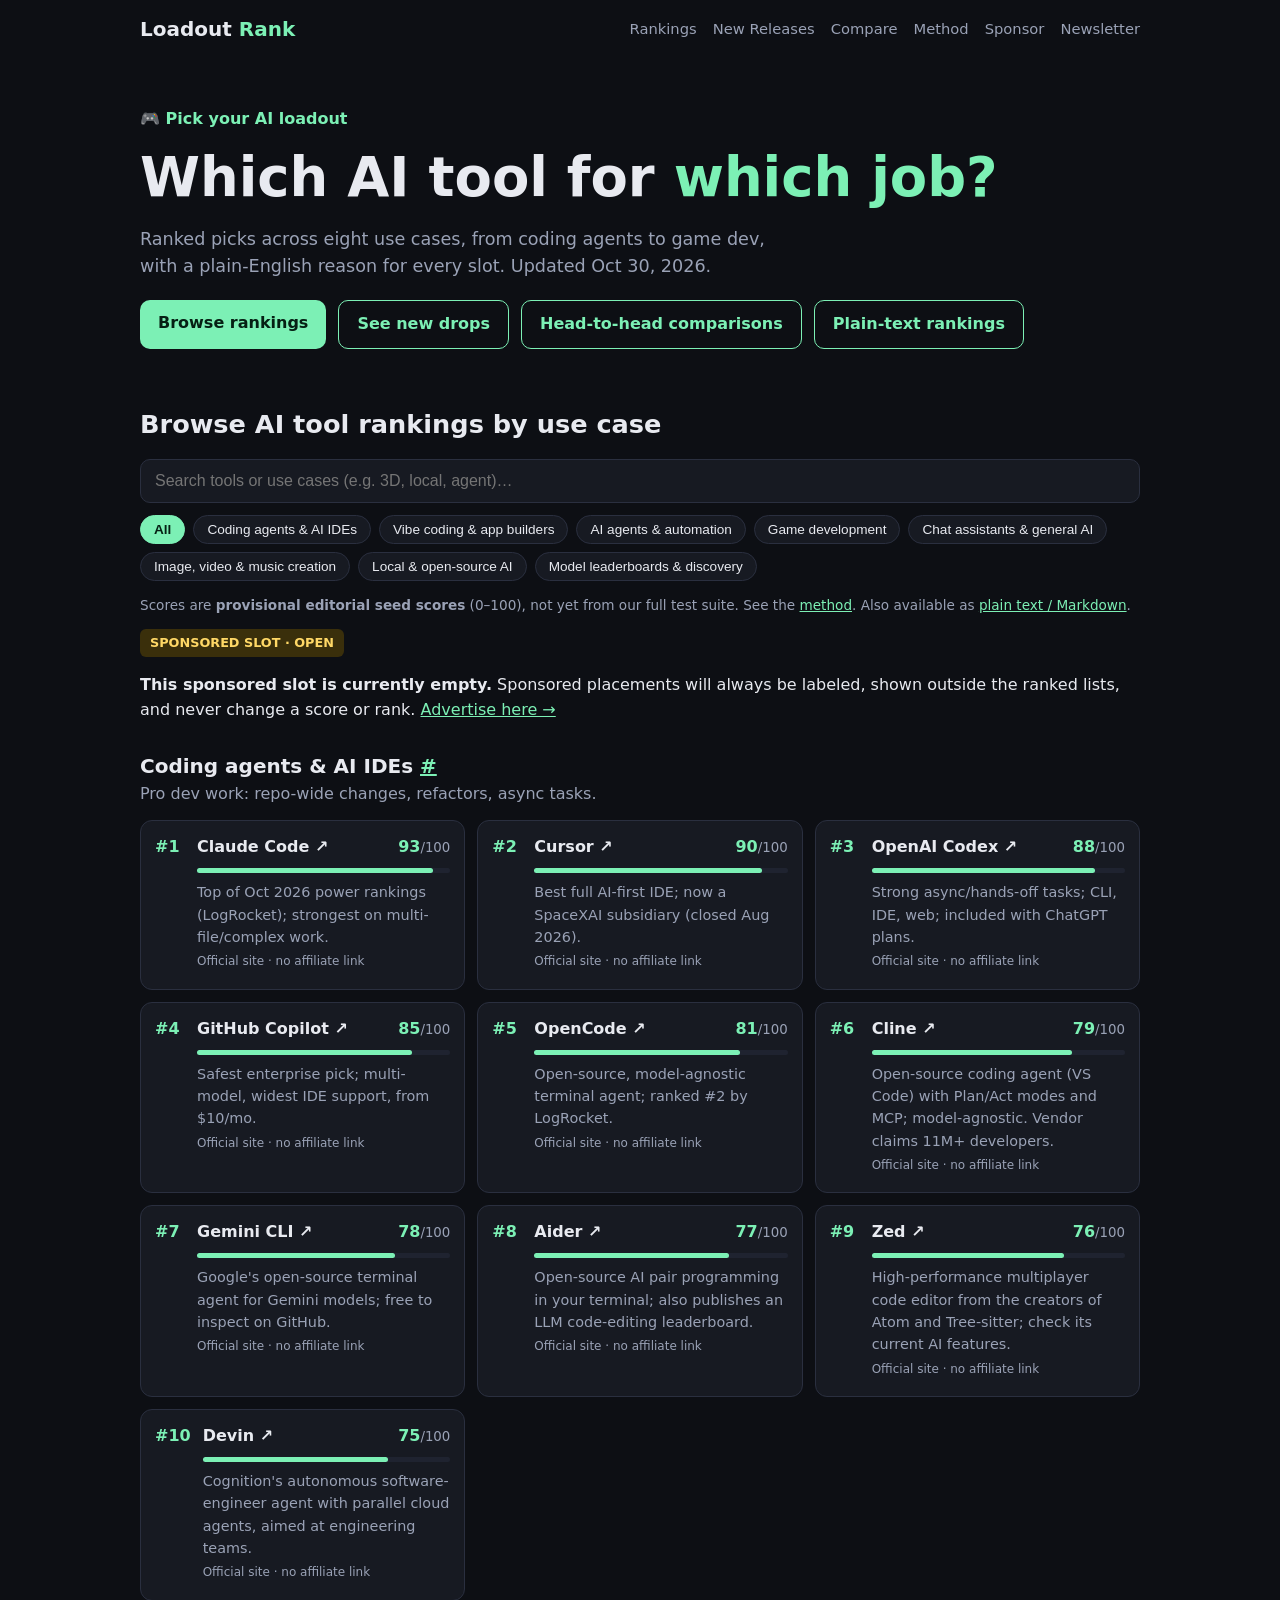
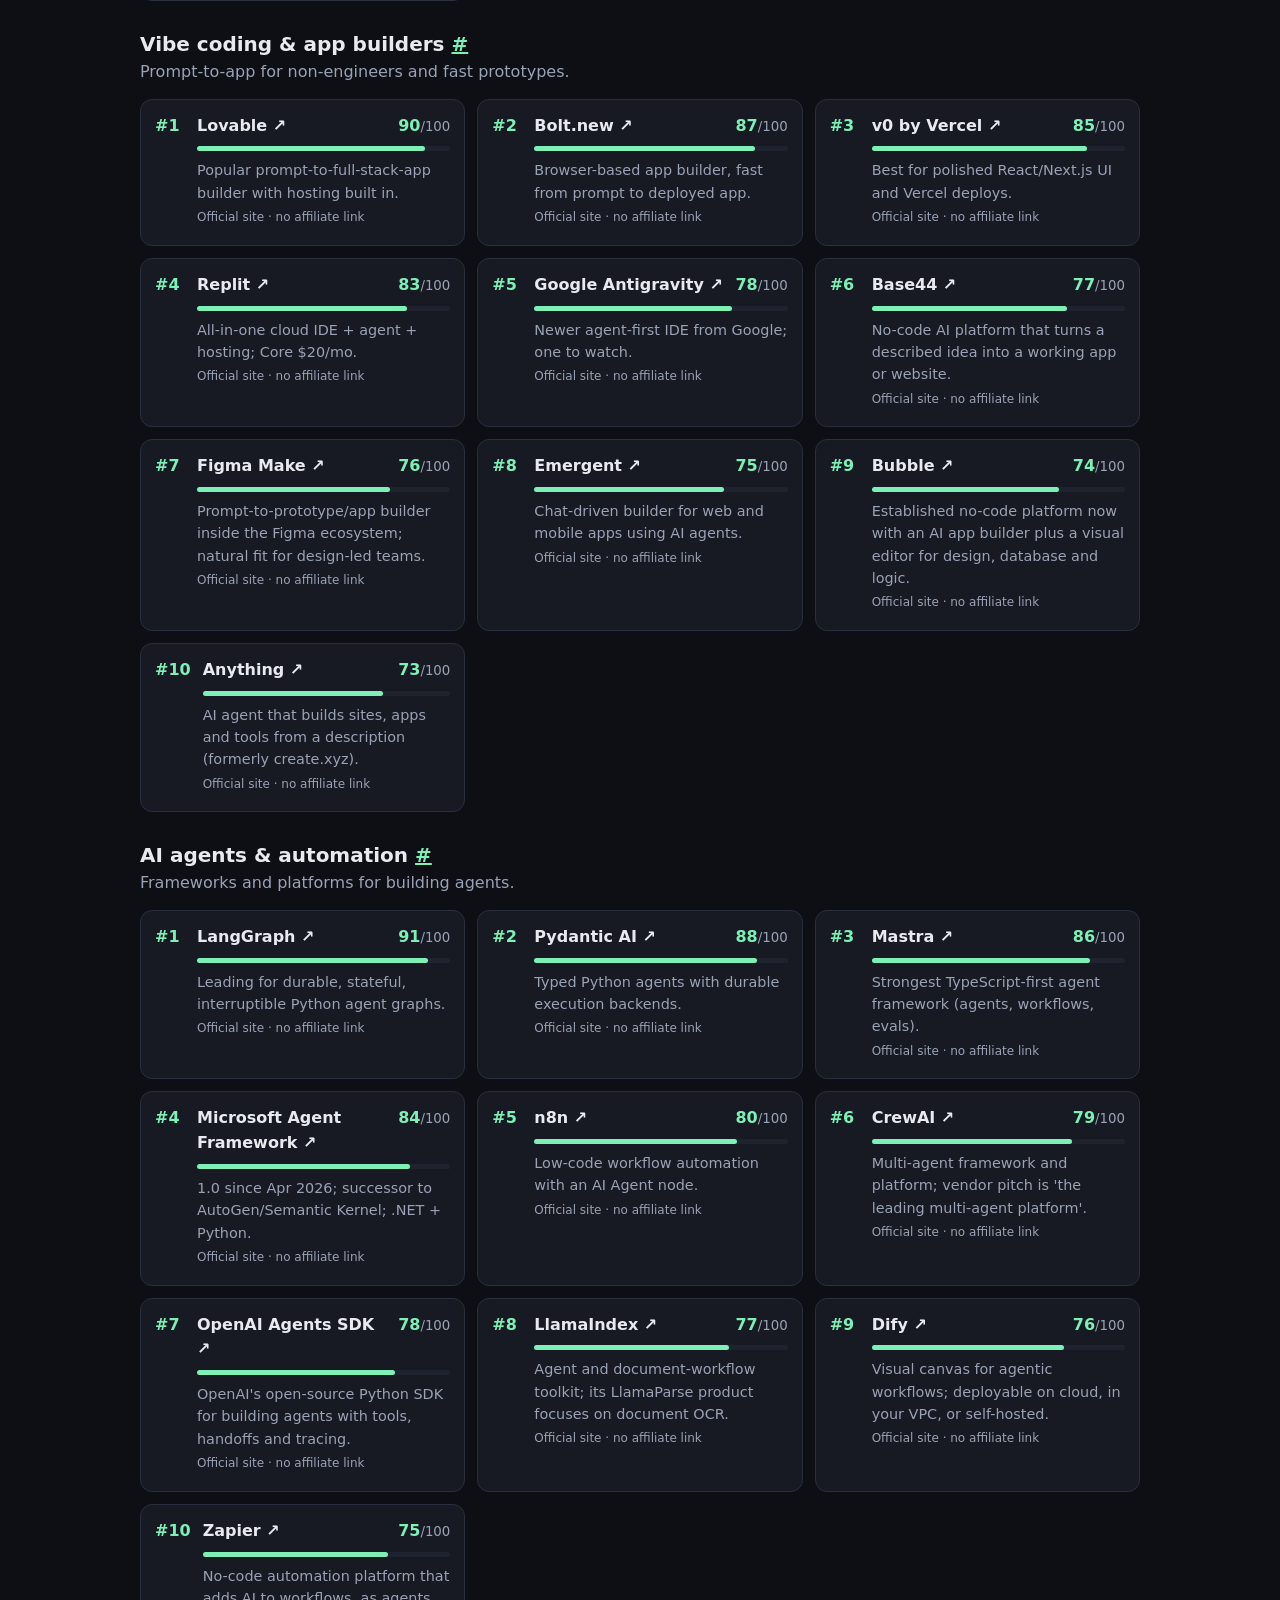
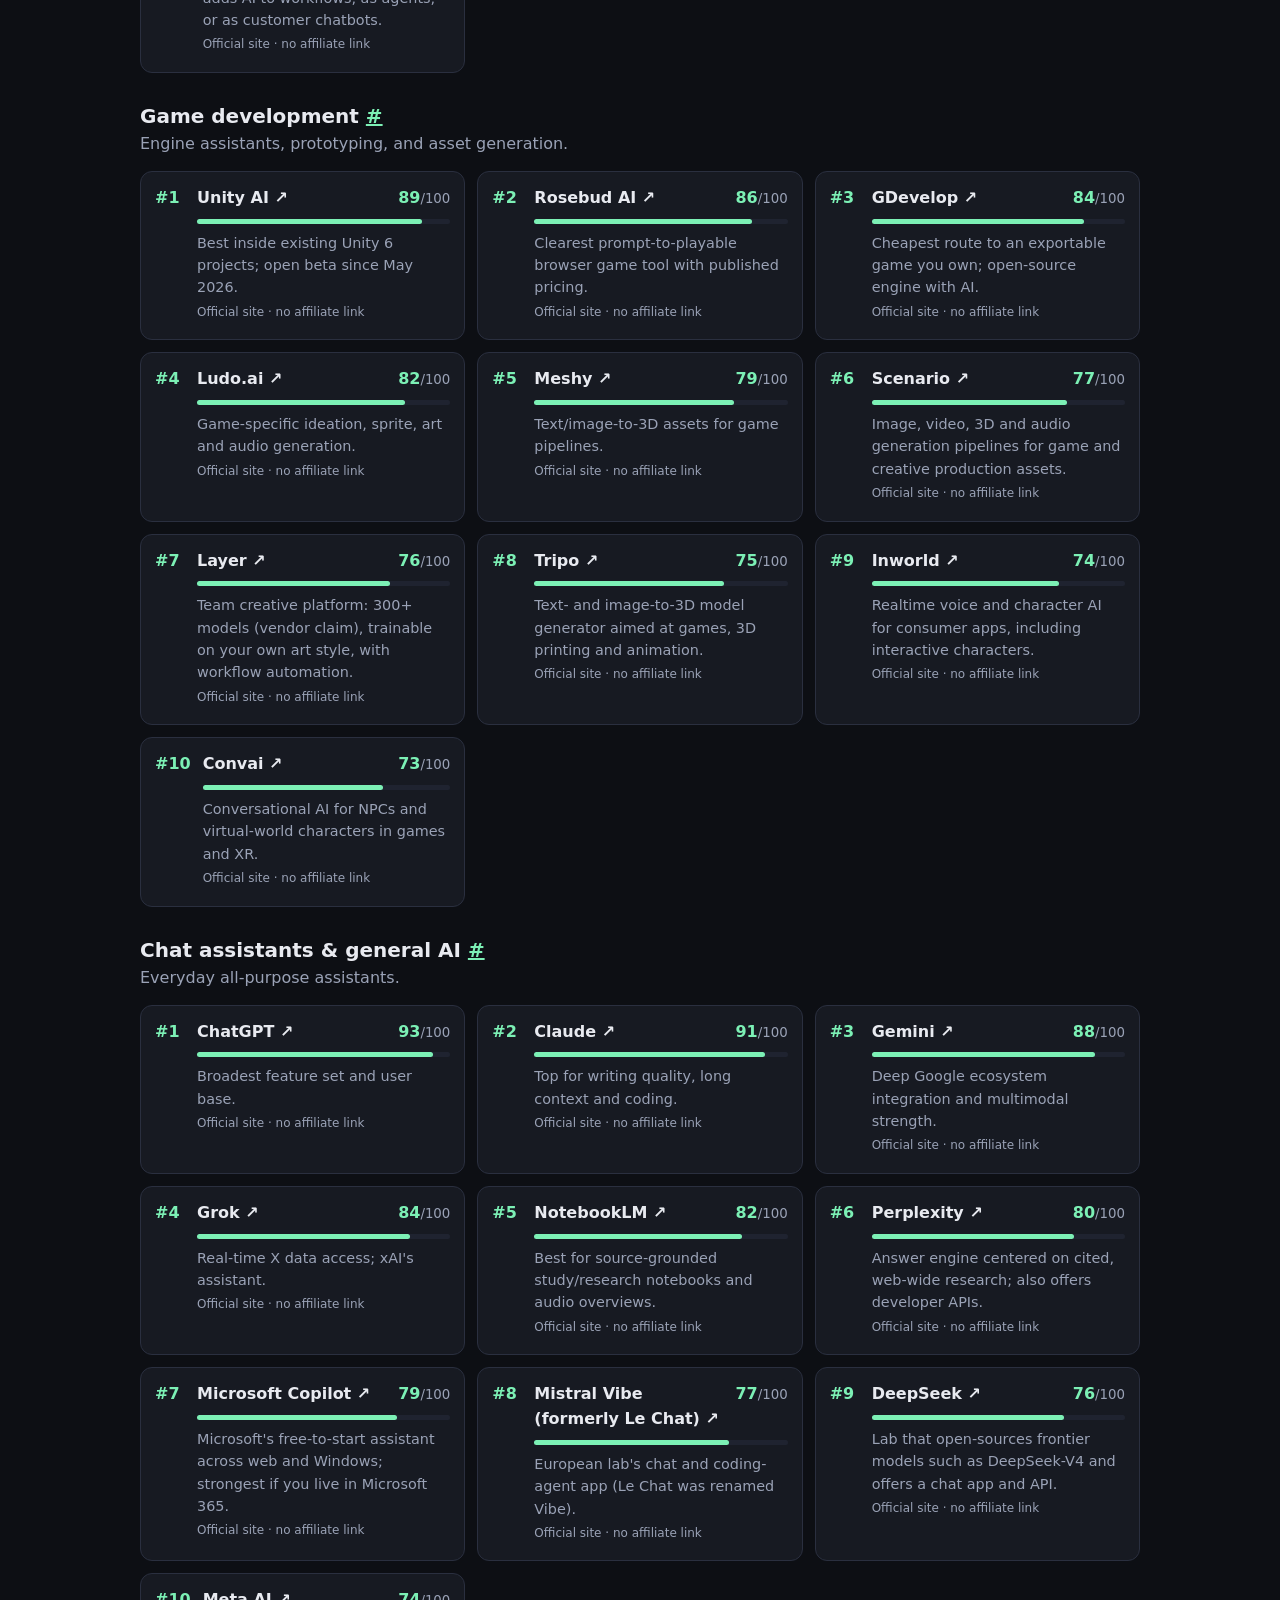
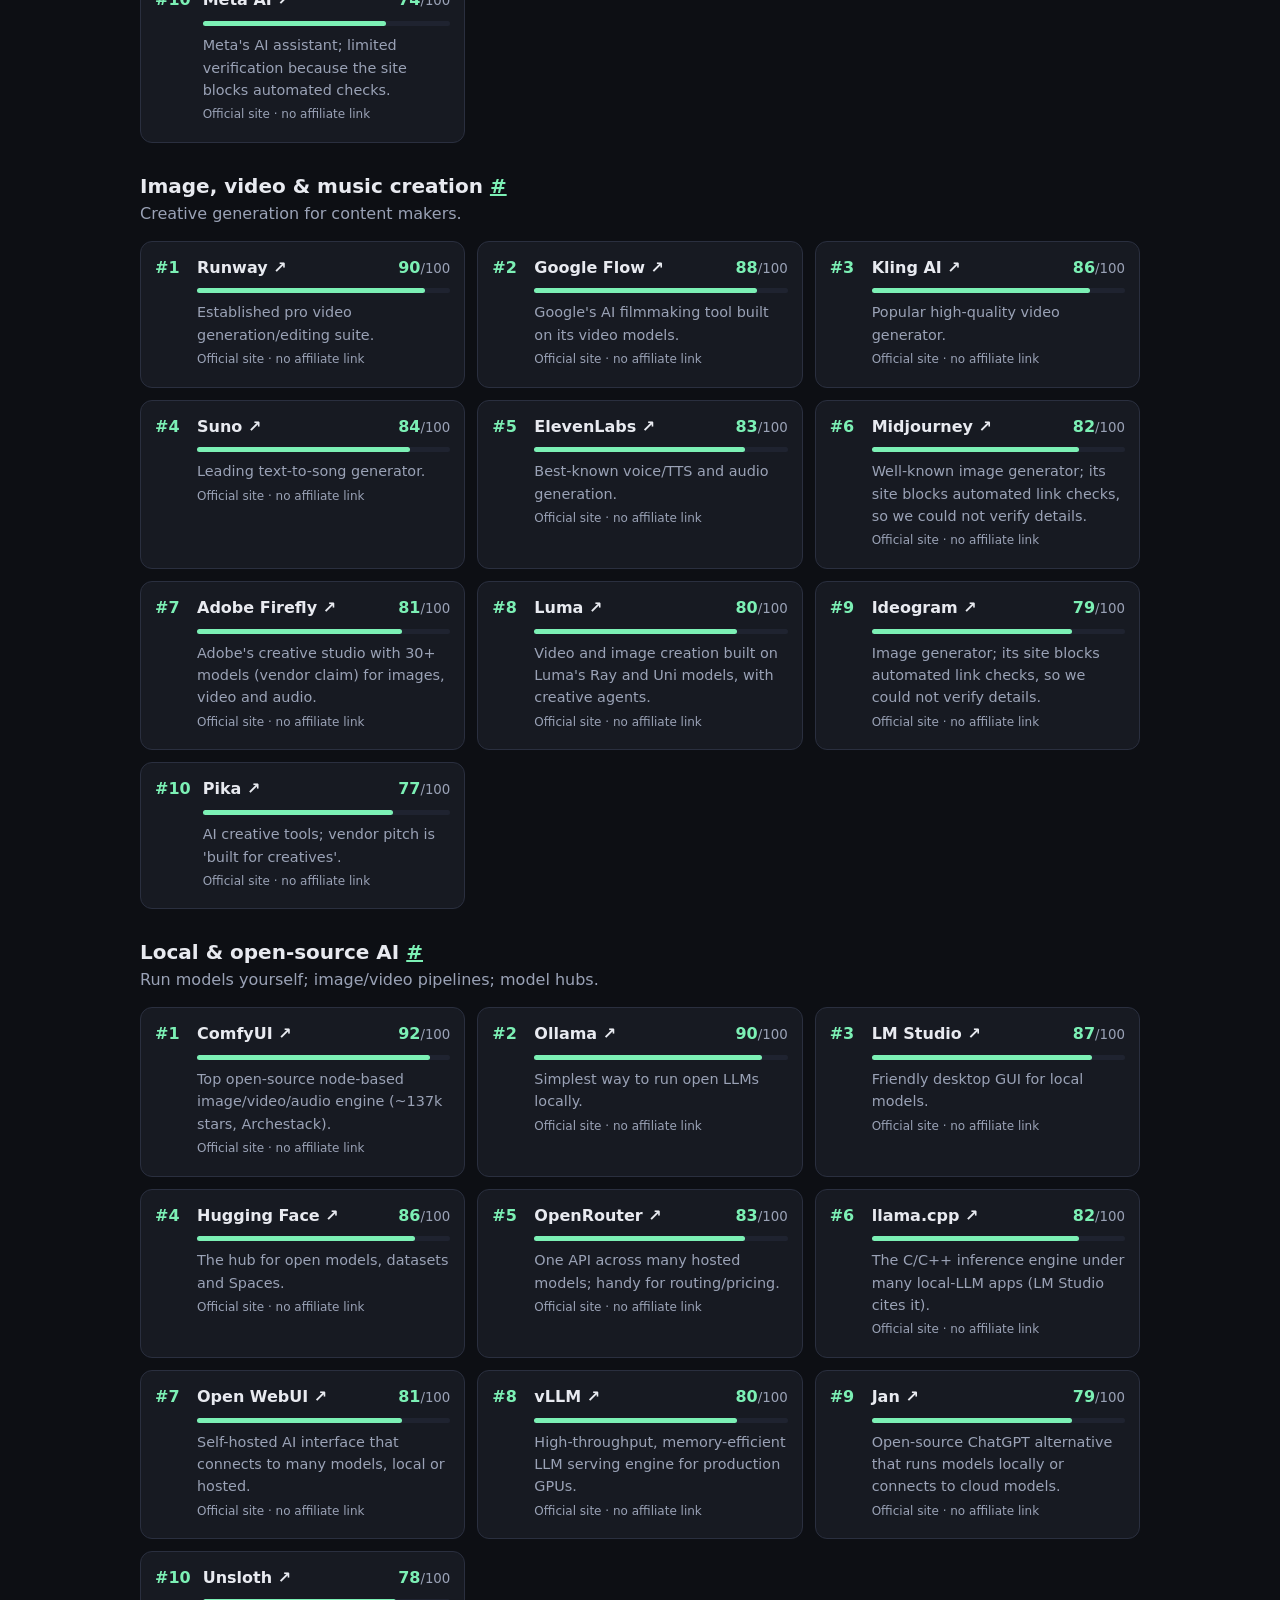
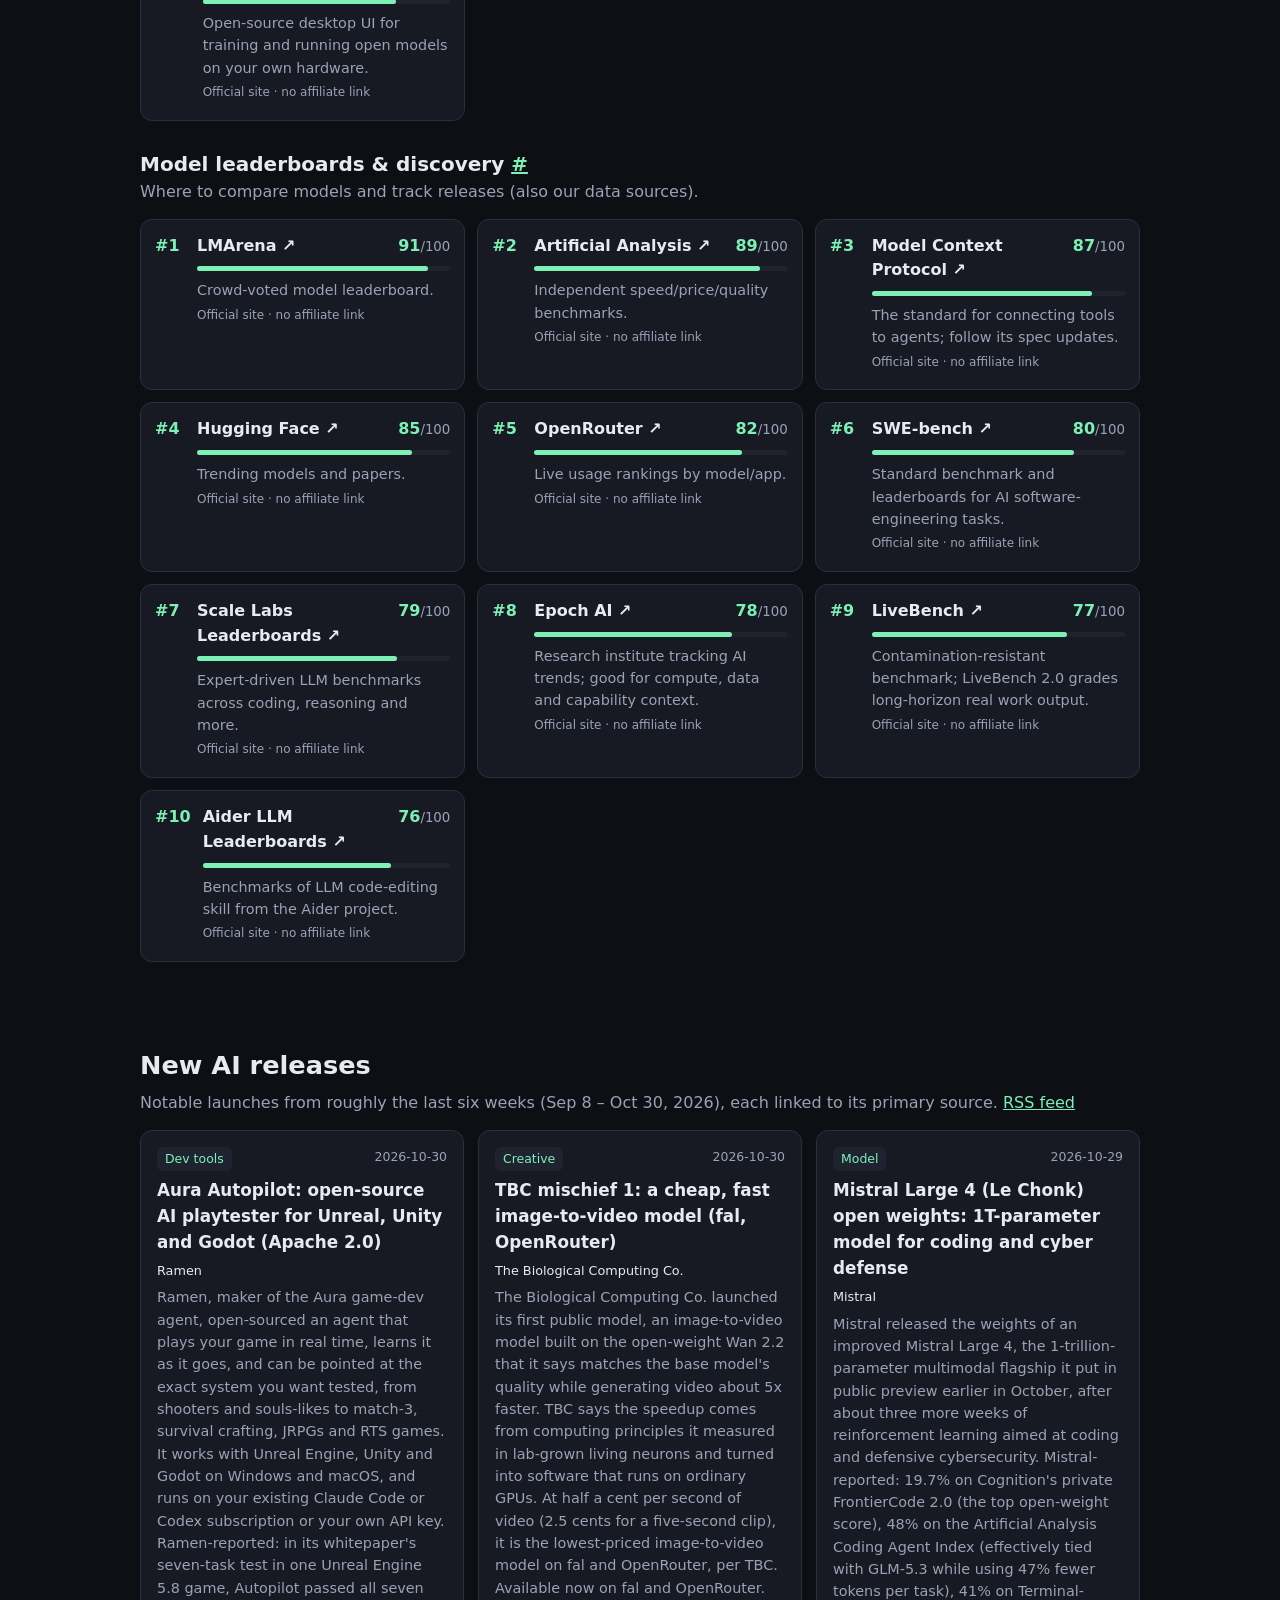
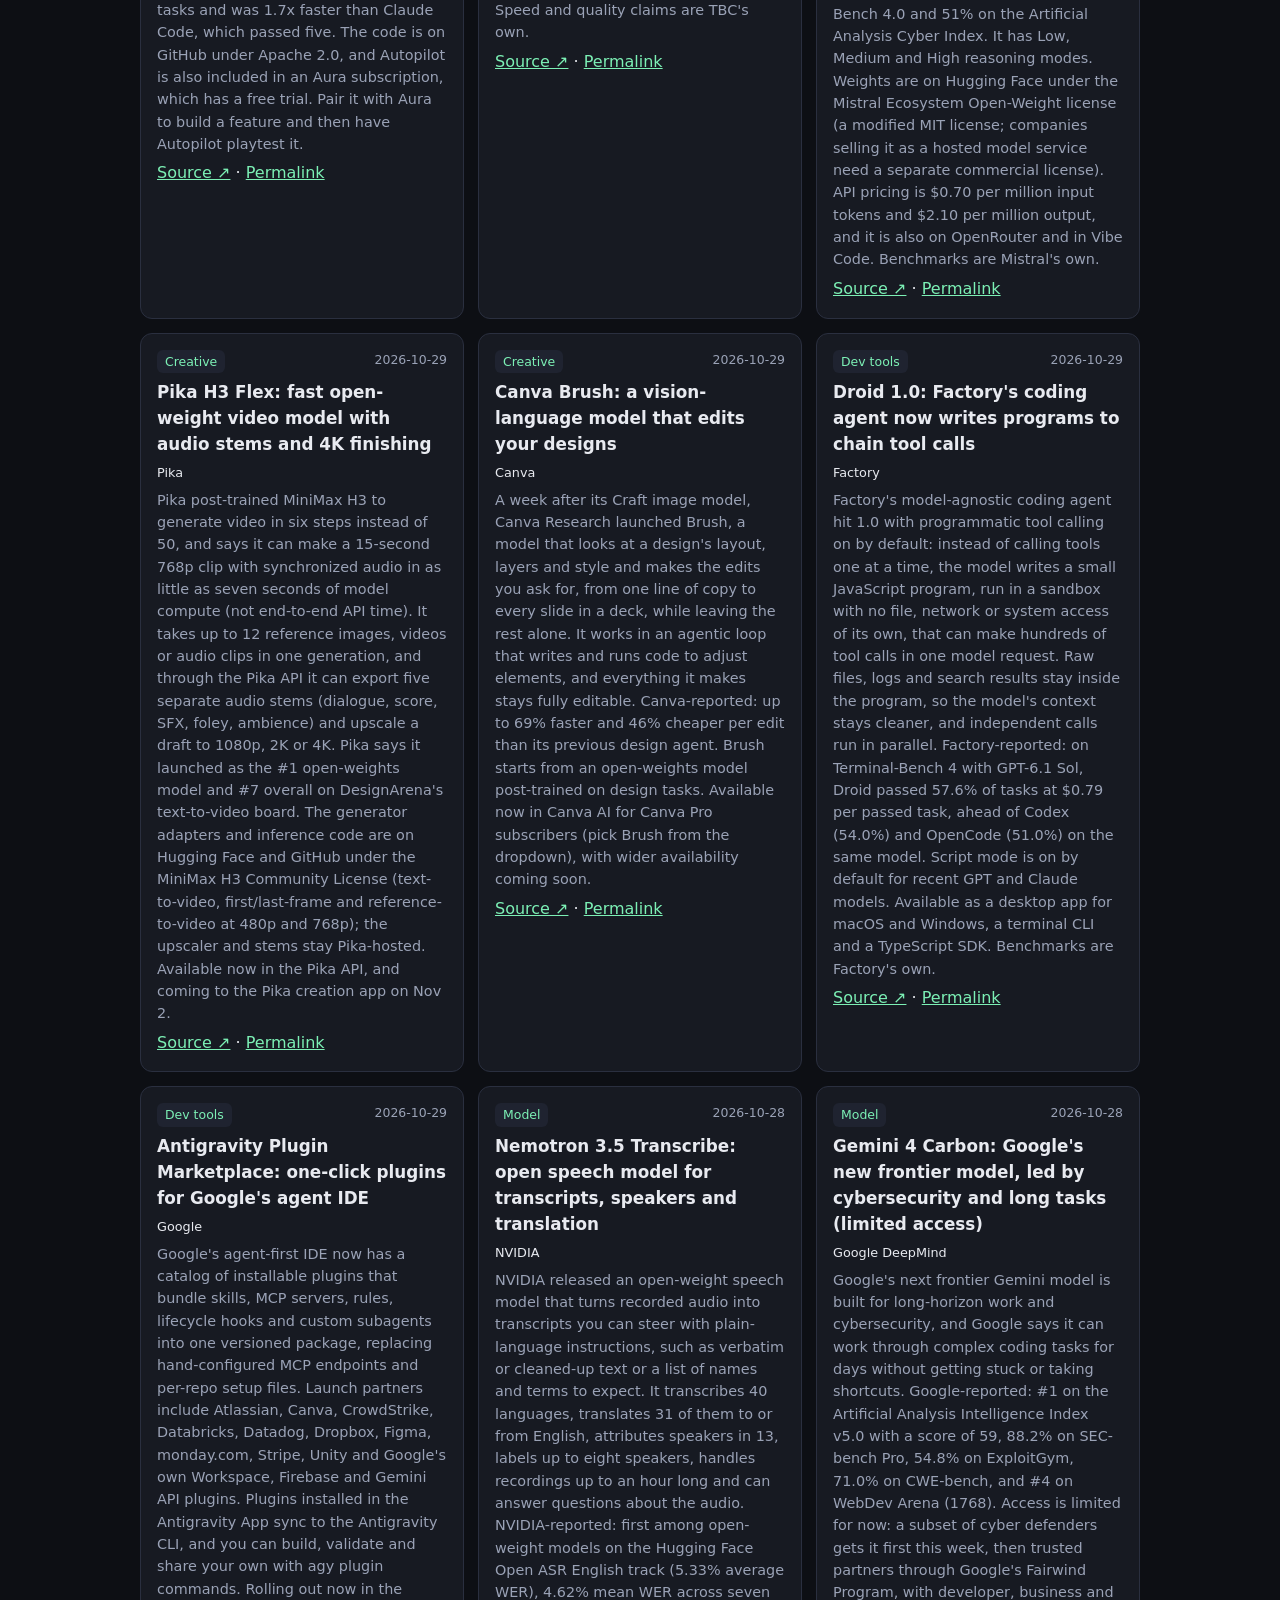
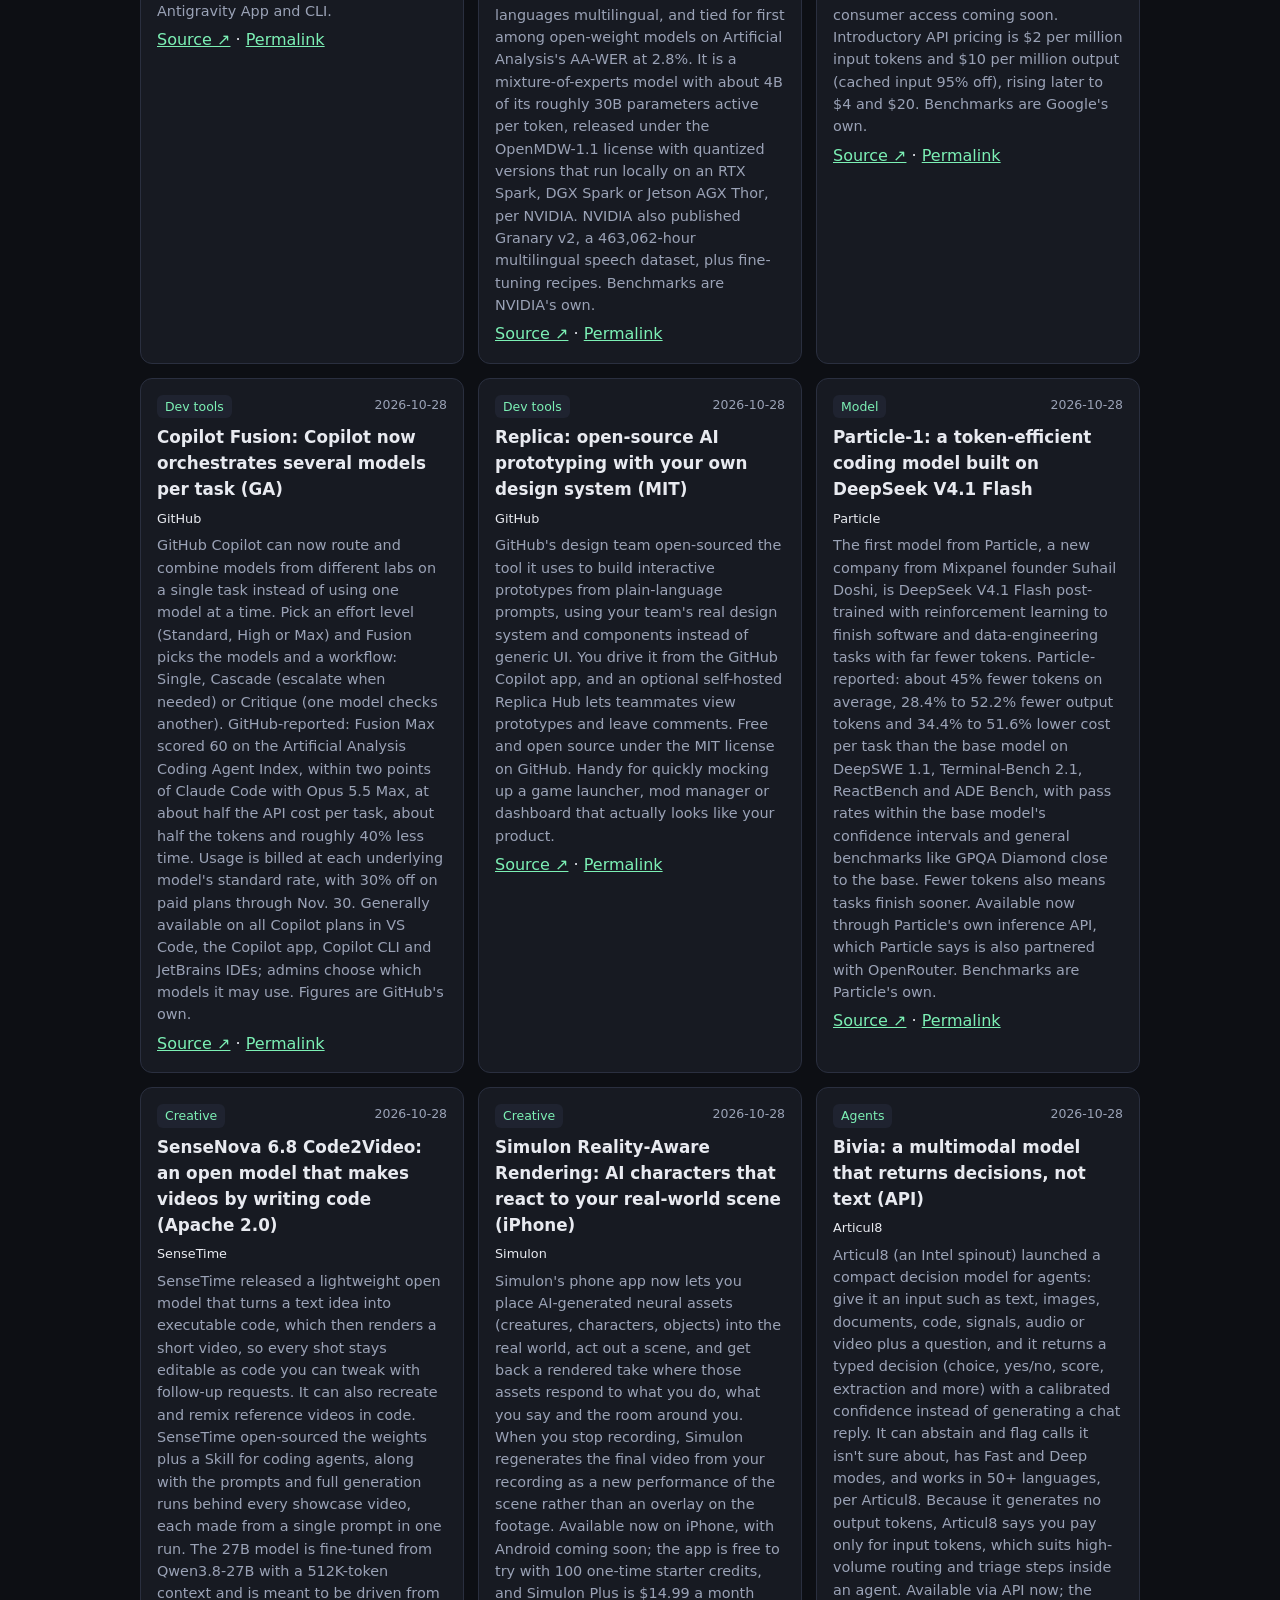
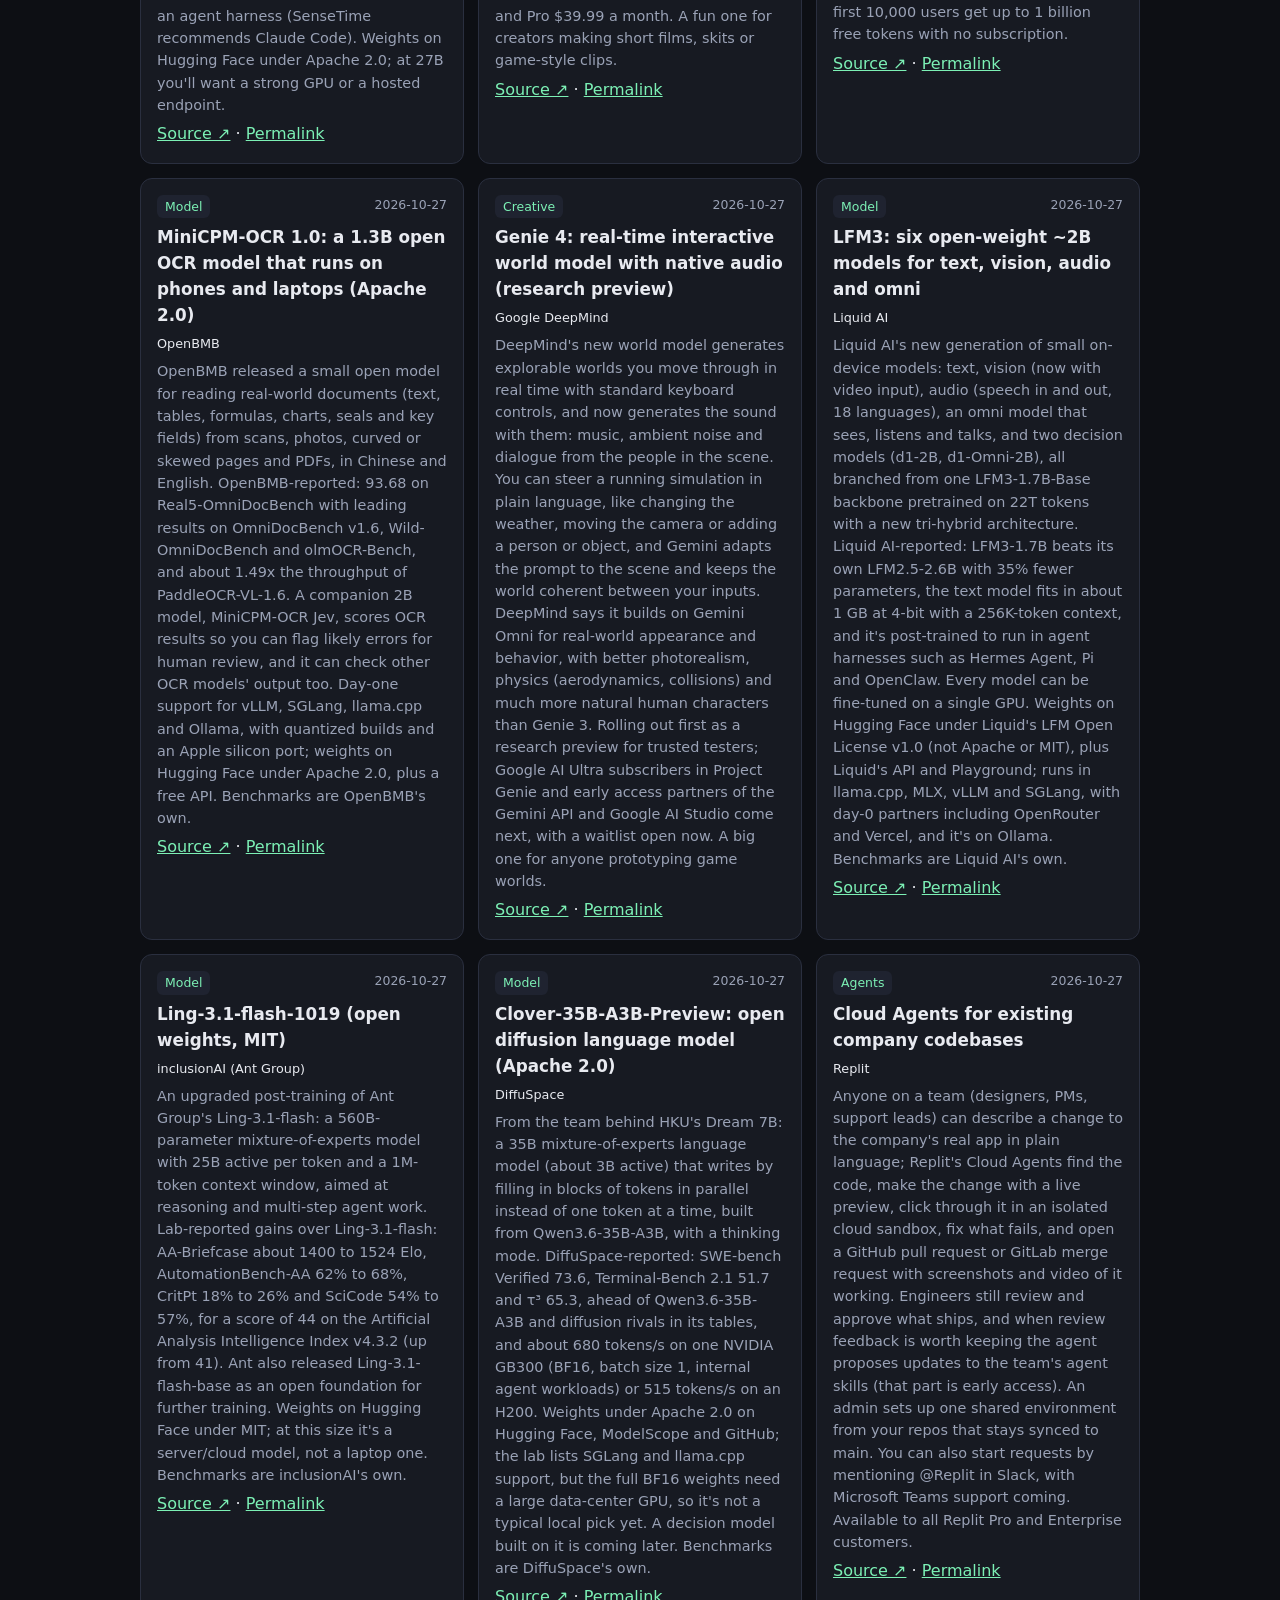
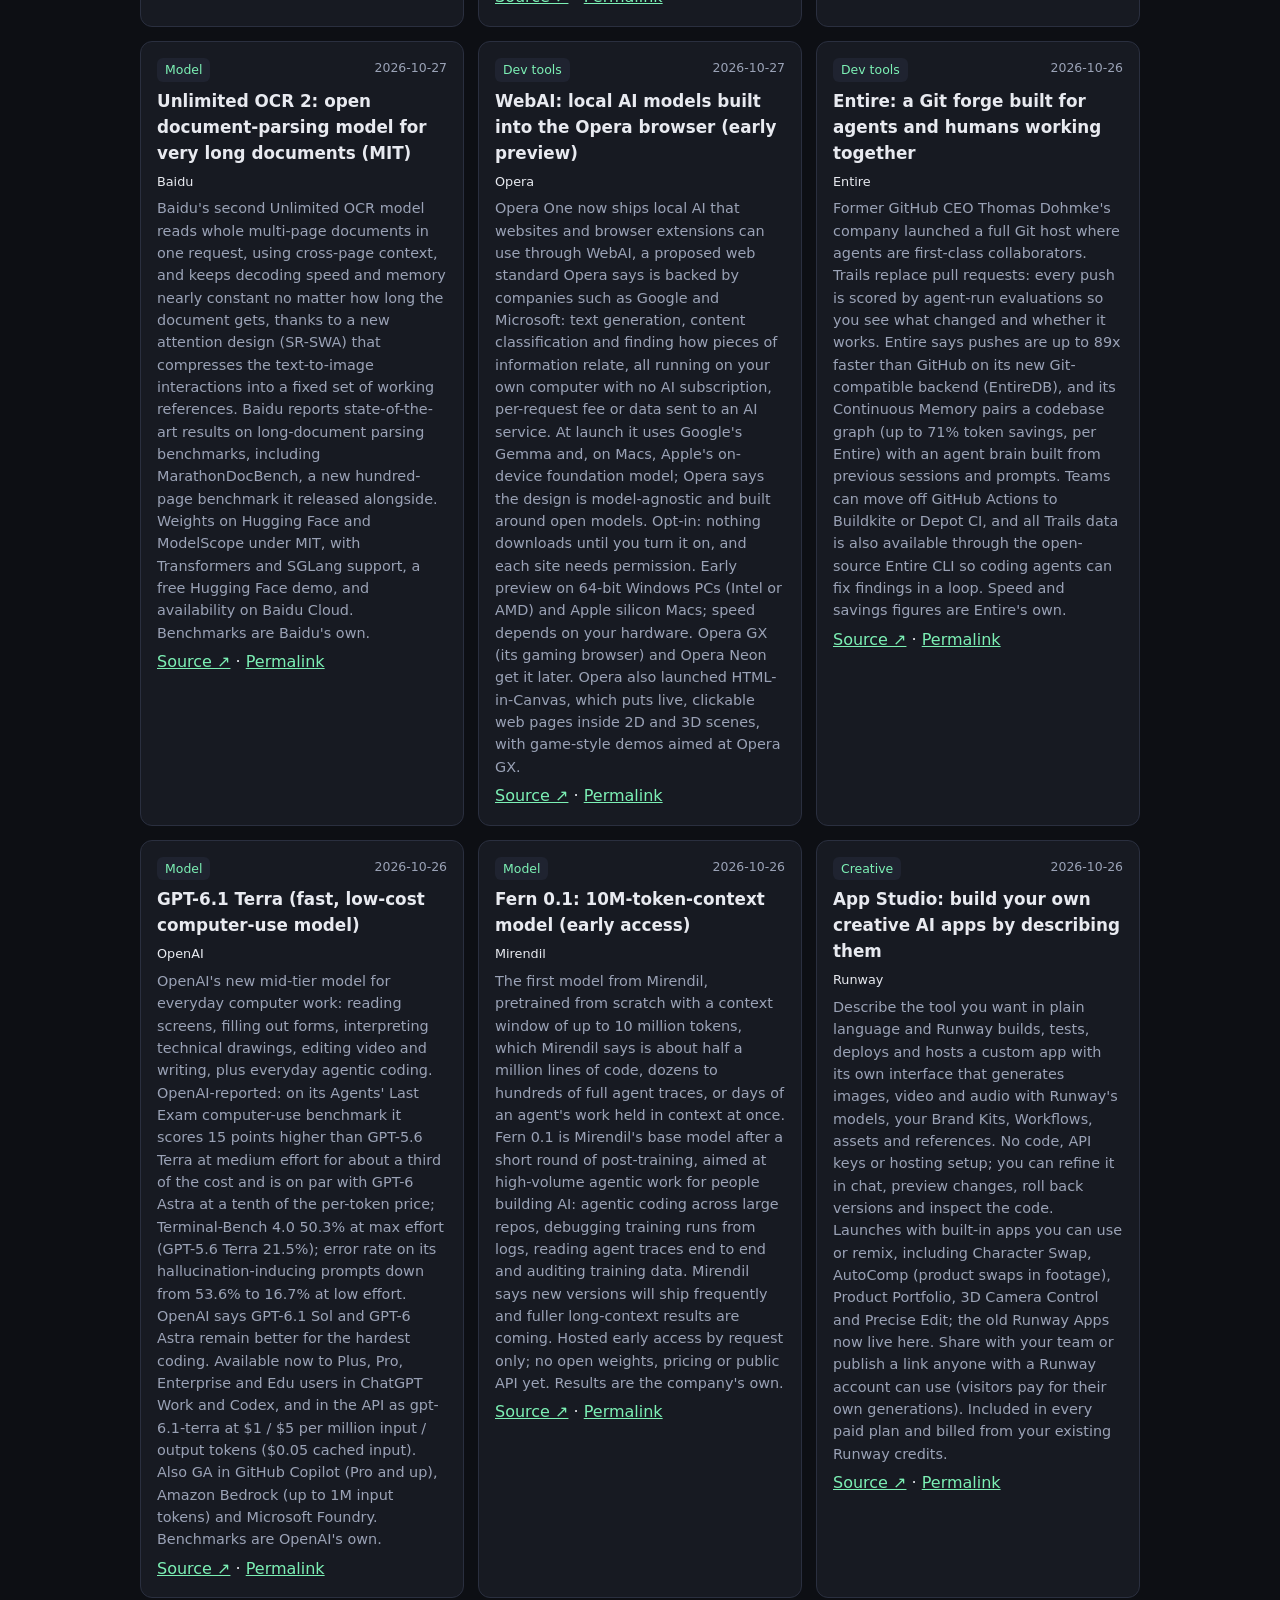
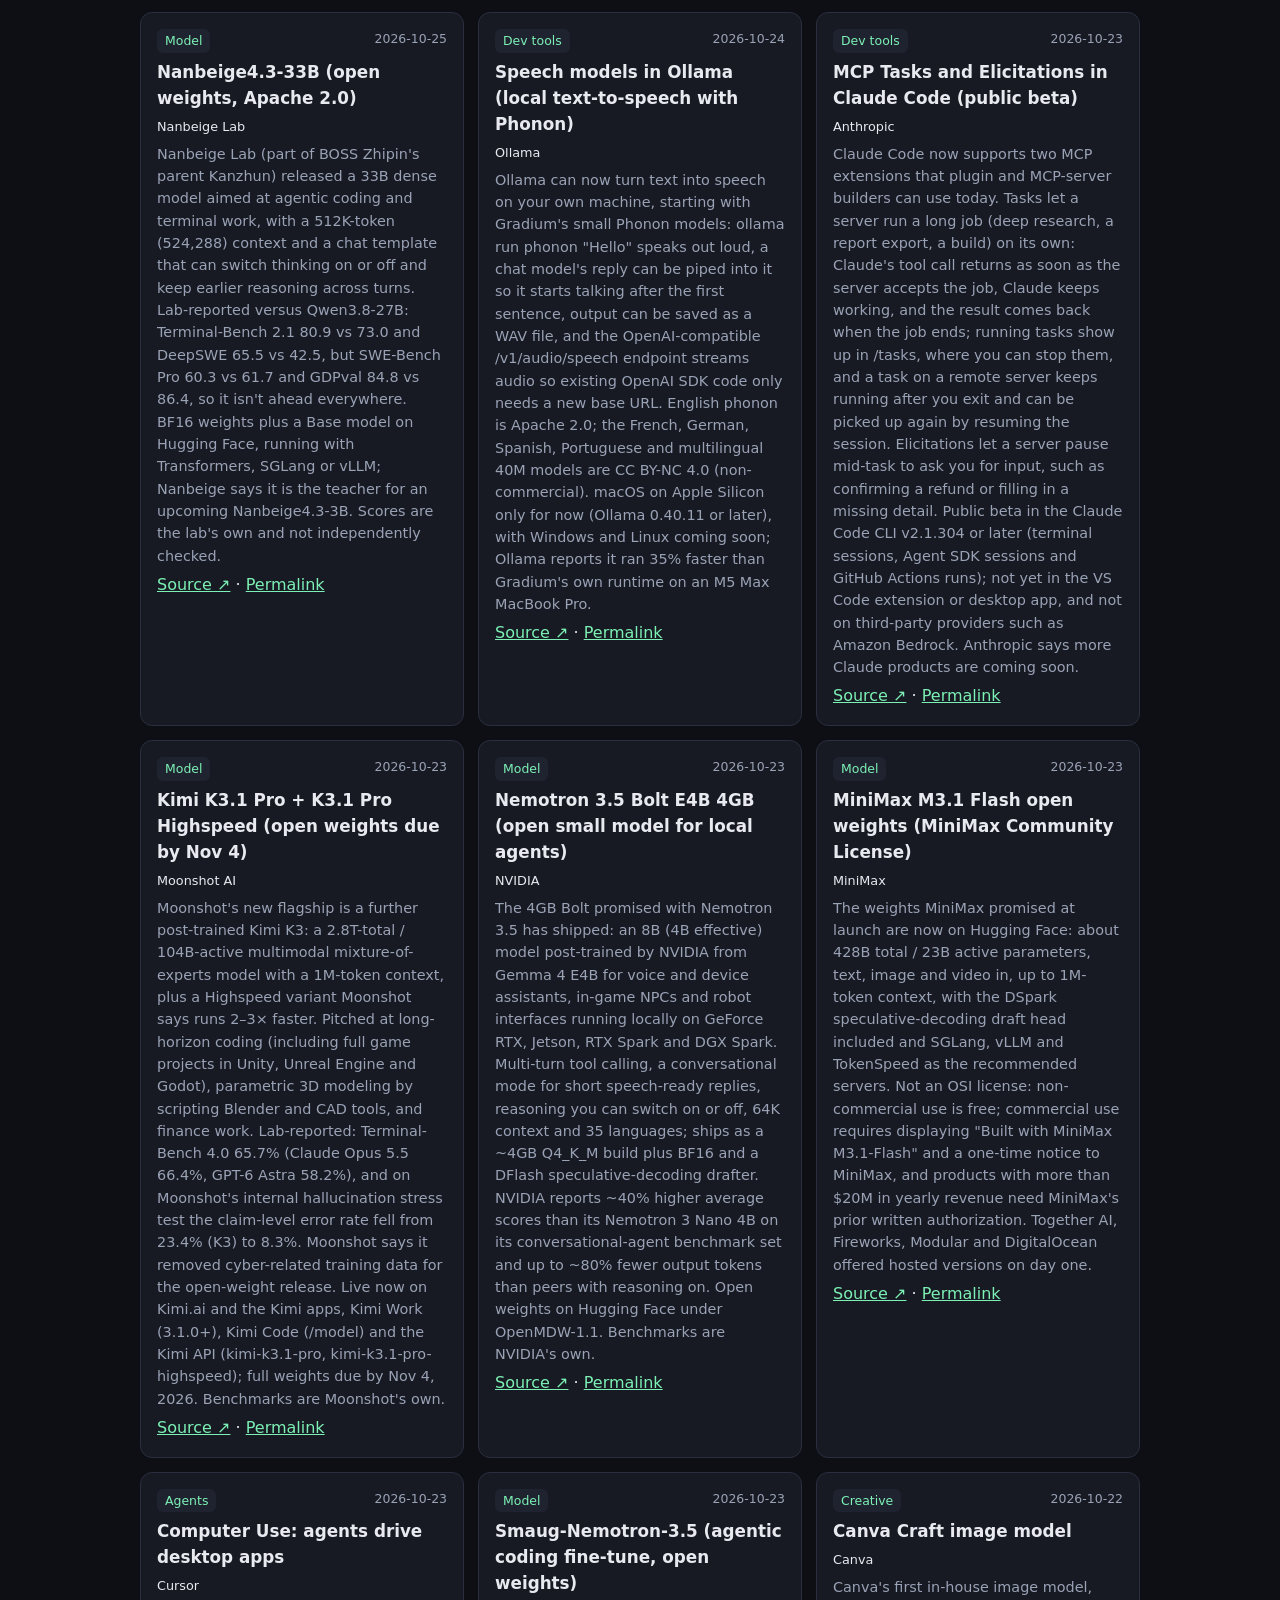
==== commit 1170e7c9: "Oct 30: add Mistral Large 4 open weights, Pika H3 Flex, Canva Brush, Factory Droid 1.0, Antigravity " ====
--- a/index.html
+++ b/index.html
@@ -1,12 +1,12 @@
 <!doctype html><html lang="en"><head><meta charset="utf-8"><meta name="viewport" content="width=device-width,initial-scale=1">
-<title>Loadout Rank — Best AI Tools by Use Case (Oct 2026 Rankings)</title><meta name="description" content="Ranked AI tools across 8 use cases — coding agents, vibe coding, agents, game dev, chat, creative and local AI — plus new AI releases. Updated Oct 29, 2026."><meta name="theme-color" content="#0d0f14"><meta name="robots" content="index,follow,max-snippet:-1">
+<title>Loadout Rank — Best AI Tools by Use Case (Oct 2026 Rankings)</title><meta name="description" content="Ranked AI tools across 8 use cases — coding agents, vibe coding, agents, game dev, chat, creative and local AI — plus new AI releases. Updated Oct 30, 2026."><meta name="theme-color" content="#0d0f14"><meta name="robots" content="index,follow,max-snippet:-1">
 <link rel="canonical" href="https://dlee8484.github.io/loadout-rank/"><link rel="alternate" type="text/markdown" href="https://dlee8484.github.io/loadout-rank/rankings.md" title="Rankings as Markdown"><link rel="sitemap" type="application/xml" href="https://dlee8484.github.io/loadout-rank/sitemap.xml"><link rel="alternate" type="application/rss+xml" href="https://dlee8484.github.io/loadout-rank/feed.xml" title="Loadout Rank: new AI releases"><link rel="alternate" type="application/json" href="https://dlee8484.github.io/loadout-rank/data.json" title="Loadout Rank data (JSON)">
-<meta property="og:type" content="website"><meta property="og:site_name" content="Loadout Rank"><meta property="og:title" content="Loadout Rank — Best AI Tools by Use Case (Oct 2026 Rankings)"><meta property="og:description" content="Ranked AI tools across 8 use cases — coding agents, vibe coding, agents, game dev, chat, creative and local AI — plus new AI releases. Updated Oct 29, 2026."><meta property="og:url" content="https://dlee8484.github.io/loadout-rank/"><meta property="og:locale" content="en_US">
-<meta name="twitter:card" content="summary_large_image"><meta name="twitter:image" content="https://dlee8484.github.io/loadout-rank/og-image.png"><meta property="og:image" content="https://dlee8484.github.io/loadout-rank/og-image.png"><meta property="og:image:width" content="1200"><meta property="og:image:height" content="630"><meta property="og:image:alt" content="Loadout Rank: best AI tools by use case"><meta name="twitter:title" content="Loadout Rank — Best AI Tools by Use Case (Oct 2026 Rankings)"><meta name="twitter:description" content="Ranked AI tools across 8 use cases — coding agents, vibe coding, agents, game dev, chat, creative and local AI — plus new AI releases. Updated Oct 29, 2026.">
-<link rel="stylesheet" href="style.css"><script type="application/ld+json">{"@context": "https://schema.org", "@type": "Organization", "@id": "https://dlee8484.github.io/loadout-rank/#org", "name": "Loadout Rank", "url": "https://dlee8484.github.io/loadout-rank/", "description": "Independent AI tool rankings by use case and a dated, primary-sourced list of new AI releases.", "sameAs": ["https://x.com/LoadoutRank"]}</script><script type="application/ld+json">{"@context": "https://schema.org", "@type": "WebSite", "@id": "https://dlee8484.github.io/loadout-rank/#website", "name": "Loadout Rank", "url": "https://dlee8484.github.io/loadout-rank/", "description": "Ranked AI tools by use case plus the latest AI releases.", "inLanguage": "en", "publisher": {"@id": "https://dlee8484.github.io/loadout-rank/#org"}}</script><script type="application/ld+json">{"@context": "https://schema.org", "@type": "ItemList", "@id": "https://dlee8484.github.io/loadout-rank/#rankings", "name": "Loadout Rank AI tool rankings by use case", "description": "Provisional editorial rankings of AI tools in 8 categories (10 tools each). Updated Oct 29, 2026.", "dateModified": "2026-10-29", "numberOfItems": 80, "itemListOrder": "https://schema.org/ItemListOrderAscending", "itemListElement": [{"@type": "ListItem", "position": 1, "name": "Claude Code (#1, Coding agents & AI IDEs)", "url": "https://dlee8484.github.io/loadout-rank/#coding-agents-ai-ides"}, {"@type": "ListItem", "position": 2, "name": "Cursor (#2, Coding agents & AI IDEs)", "url": "https://dlee8484.github.io/loadout-rank/#coding-agents-ai-ides"}, {"@type": "ListItem", "position": 3, "name": "OpenAI Codex (#3, Coding agents & AI IDEs)", "url": "https://dlee8484.github.io/loadout-rank/#coding-agents-ai-ides"}, {"@type": "ListItem", "position": 4, "name": "GitHub Copilot (#4, Coding agents & AI IDEs)", "url": "https://dlee8484.github.io/loadout-rank/#coding-agents-ai-ides"}, {"@type": "ListItem", "position": 5, "name": "OpenCode (#5, Coding agents & AI IDEs)", "url": "https://dlee8484.github.io/loadout-rank/#coding-agents-ai-ides"}, {"@type": "ListItem", "position": 6, "name": "Cline (#6, Coding agents & AI IDEs)", "url": "https://dlee8484.github.io/loadout-rank/#coding-agents-ai-ides"}, {"@type": "ListItem", "position": 7, "name": "Gemini CLI (#7, Coding agents & AI IDEs)", "url": "https://dlee8484.github.io/loadout-rank/#coding-agents-ai-ides"}, {"@type": "ListItem", "position": 8, "name": "Aider (#8, Coding agents & AI IDEs)", "url": "https://dlee8484.github.io/loadout-rank/#coding-agents-ai-ides"}, {"@type": "ListItem", "position": 9, "name": "Zed (#9, Coding agents & AI IDEs)", "url": "https://dlee8484.github.io/loadout-rank/#coding-agents-ai-ides"}, {"@type": "ListItem", "position": 10, "name": "Devin (#10, Coding agents & AI IDEs)", "url": "https://dlee8484.github.io/loadout-rank/#coding-agents-ai-ides"}, {"@type": "ListItem", "position": 11, "name": "Lovable (#1, Vibe coding & app builders)", "url": "https://dlee8484.github.io/loadout-rank/#vibe-coding-app-builders"}, {"@type": "ListItem", "position": 12, "name": "Bolt.new (#2, Vibe coding & app builders)", "url": "https://dlee8484.github.io/loadout-rank/#vibe-coding-app-builders"}, {"@type": "ListItem", "position": 13, "name": "v0 by Vercel (#3, Vibe coding & app builders)", "url": "https://dlee8484.github.io/loadout-rank/#vibe-coding-app-builders"}, {"@type": "ListItem", "position": 14, "name": "Replit (#4, Vibe coding & app builders)", "url": "https://dlee8484.github.io/loadout-rank/#vibe-coding-app-builders"}, {"@type": "ListItem", "position": 15, "name": "Google Antigravity (#5, Vibe coding & app builders)", "url": "https://dlee8484.github.io/loadout-rank/#vibe-coding-app-builders"}, {"@type": "ListItem", "position": 16, "name": "Base44 (#6, Vibe coding & app builders)", "url": "https://dlee8484.github.io/loadout-rank/#vibe-coding-app-builders"}, {"@type": "ListItem", "position": 17, "name": "Figma Make (#7, Vibe coding & app builders)", "url": "https://dlee8484.github.io/loadout-rank/#vibe-coding-app-builders"}, {"@type": "ListItem", "position": 18, "name": "Emergent (#8, Vibe coding & app builders)", "url": "https://dlee8484.github.io/loadout-rank/#vibe-coding-app-builders"}, {"@type": "ListItem", "position": 19, "name": "Bubble (#9, Vibe coding & app builders)", "url": "https://dlee8484.github.io/loadout-rank/#vibe-coding-app-builders"}, {"@type": "ListItem", "position": 20, "name": "Anything (#10, Vibe coding & app builders)", "url": "https://dlee8484.github.io/loadout-rank/#vibe-coding-app-builders"}, {"@type": "ListItem", "position": 21, "name": "LangGraph (#1, AI agents & automation)", "url": "https://dlee8484.github.io/loadout-rank/#ai-agents-automation"}, {"@type": "ListItem", "position": 22, "name": "Pydantic AI (#2, AI agents & automation)", "url": "https://dlee8484.github.io/loadout-rank/#ai-agents-automation"}, {"@type": "ListItem", "position": 23, "name": "Mastra (#3, AI agents & automation)", "url": "https://dlee8484.github.io/loadout-rank/#ai-agents-automation"}, {"@type": "ListItem", "position": 24, "name": "Microsoft Agent Framework (#4, AI agents & automation)", "url": "https://dlee8484.github.io/loadout-rank/#ai-agents-automation"}, {"@type": "ListItem", "position": 25, "name": "n8n (#5, AI agents & automation)", "url": "https://dlee8484.github.io/loadout-rank/#ai-agents-automation"}, {"@type": "ListItem", "position": 26, "name": "CrewAI (#6, AI agents & automation)", "url": "https://dlee8484.github.io/loadout-rank/#ai-agents-automation"}, {"@type": "ListItem", "position": 27, "name": "OpenAI Agents SDK (#7, AI agents & automation)", "url": "https://dlee8484.github.io/loadout-rank/#ai-agents-automation"}, {"@type": "ListItem", "position": 28, "name": "LlamaIndex (#8, AI agents & automation)", "url": "https://dlee8484.github.io/loadout-rank/#ai-agents-automation"}, {"@type": "ListItem", "position": 29, "name": "Dify (#9, AI agents & automation)", "url": "https://dlee8484.github.io/loadout-rank/#ai-agents-automation"}, {"@type": "ListItem", "position": 30, "name": "Zapier (#10, AI agents & automation)", "url": "https://dlee8484.github.io/loadout-rank/#ai-agents-automation"}, {"@type": "ListItem", "position": 31, "name": "Unity AI (#1, Game development)", "url": "https://dlee8484.github.io/loadout-rank/#game-development"}, {"@type": "ListItem", "position": 32, "name": "Rosebud AI (#2, Game development)", "url": "https://dlee8484.github.io/loadout-rank/#game-development"}, {"@type": "ListItem", "position": 33, "name": "GDevelop (#3, Game development)", "url": "https://dlee8484.github.io/loadout-rank/#game-development"}, {"@type": "ListItem", "position": 34, "name": "Ludo.ai (#4, Game development)", "url": "https://dlee8484.github.io/loadout-rank/#game-development"}, {"@type": "ListItem", "position": 35, "name": "Meshy (#5, Game development)", "url": "https://dlee8484.github.io/loadout-rank/#game-development"}, {"@type": "ListItem", "position": 36, "name": "Scenario (#6, Game development)", "url": "https://dlee8484.github.io/loadout-rank/#game-development"}, {"@type": "ListItem", "position": 37, "name": "Layer (#7, Game development)", "url": "https://dlee8484.github.io/loadout-rank/#game-development"}, {"@type": "ListItem", "position": 38, "name": "Tripo (#8, Game development)", "url": "https://dlee8484.github.io/loadout-rank/#game-development"}, {"@type": "ListItem", "position": 39, "name": "Inworld (#9, Game development)", "url": "https://dlee8484.github.io/loadout-rank/#game-development"}, {"@type": "ListItem", "position": 40, "name": "Convai (#10, Game development)", "url": "https://dlee8484.github.io/loadout-rank/#game-development"}, {"@type": "ListItem", "position": 41, "name": "ChatGPT (#1, Chat assistants & general AI)", "url": "https://dlee8484.github.io/loadout-rank/#chat-assistants-general-ai"}, {"@type": "ListItem", "position": 42, "name": "Claude (#2, Chat assistants & general AI)", "url": "https://dlee8484.github.io/loadout-rank/#chat-assistants-general-ai"}, {"@type": "ListItem", "position": 43, "name": "Gemini (#3, Chat assistants & general AI)", "url": "https://dlee8484.github.io/loadout-rank/#chat-assistants-general-ai"}, {"@type": "ListItem", "position": 44, "name": "Grok (#4, Chat assistants & general AI)", "url": "https://dlee8484.github.io/loadout-rank/#chat-assistants-general-ai"}, {"@type": "ListItem", "position": 45, "name": "NotebookLM (#5, Chat assistants & general AI)", "url": "https://dlee8484.github.io/loadout-rank/#chat-assistants-general-ai"}, {"@type": "ListItem", "position": 46, "name": "Perplexity (#6, Chat assistants & general AI)", "url": "https://dlee8484.github.io/loadout-rank/#chat-assistants-general-ai"}, {"@type": "ListItem", "position": 47, "name": "Microsoft Copilot (#7, Chat assistants & general AI)", "url": "https://dlee8484.github.io/loadout-rank/#chat-assistants-general-ai"}, {"@type": "ListItem", "position": 48, "name": "Mistral Vibe (formerly Le Chat) (#8, Chat assistants & general AI)", "url": "https://dlee8484.github.io/loadout-rank/#chat-assistants-general-ai"}, {"@type": "ListItem", "position": 49, "name": "DeepSeek (#9, Chat assistants & general AI)", "url": "https://dlee8484.github.io/loadout-rank/#chat-assistants-general-ai"}, {"@type": "ListItem", "position": 50, "name": "Meta AI (#10, Chat assistants & general AI)", "url": "https://dlee8484.github.io/loadout-rank/#chat-assistants-general-ai"}, {"@type": "ListItem", "position": 51, "name": "Runway (#1, Image, video & music creation)", "url": "https://dlee8484.github.io/loadout-rank/#image-video-music-creation"}, {"@type": "ListItem", "position": 52, "name": "Google Flow (#2, Image, video & music creation)", "url": "https://dlee8484.github.io/loadout-rank/#image-video-music-creation"}, {"@type": "ListItem", "position": 53, "name": "Kling AI (#3, Image, video & music creation)", "url": "https://dlee8484.github.io/loadout-rank/#image-video-music-creation"}, {"@type": "ListItem", "position": 54, "name": "Suno (#4, Image, video & music creation)", "url": "https://dlee8484.github.io/loadout-rank/#image-video-music-creation"}, {"@type": "ListItem", "position": 55, "name": "ElevenLabs (#5, Image, video & music creation)", "url": "https://dlee8484.github.io/loadout-rank/#image-video-music-creation"}, {"@type": "ListItem", "position": 56, "name": "Midjourney (#6, Image, video & music creation)", "url": "https://dlee8484.github.io/loadout-rank/#image-video-music-creation"}, {"@type": "ListItem", "position": 57, "name": "Adobe Firefly (#7, Image, video & music creation)", "url": "https://dlee8484.github.io/loadout-rank/#image-video-music-creation"}, {"@type": "ListItem", "position": 58, "name": "Luma (#8, Image, video & music creation)", "url": "https://dlee8484.github.io/loadout-rank/#image-video-music-creation"}, {"@type": "ListItem", "position": 59, "name": "Ideogram (#9, Image, video & music creation)", "url": "https://dlee8484.github.io/loadout-rank/#image-video-music-creation"}, {"@type": "ListItem", "position": 60, "name": "Pika (#10, Image, video & music creation)", "url": "https://dlee8484.github.io/loadout-rank/#image-video-music-creation"}, {"@type": "ListItem", "position": 61, "name": "ComfyUI (#1, Local & open-source AI)", "url": "https://dlee8484.github.io/loadout-rank/#local-open-source-ai"}, {"@type": "ListItem", "position": 62, "name": "Ollama (#2, Local & open-source AI)", "url": "https://dlee8484.github.io/loadout-rank/#local-open-source-ai"}, {"@type": "ListItem", "position": 63, "name": "LM Studio (#3, Local & open-source AI)", "url": "https://dlee8484.github.io/loadout-rank/#local-open-source-ai"}, {"@type": "ListItem", "position": 64, "name": "Hugging Face (#4, Local & open-source AI)", "url": "https://dlee8484.github.io/loadout-rank/#local-open-source-ai"}, {"@type": "ListItem", "position": 65, "name": "OpenRouter (#5, Local & open-source AI)", "url": "https://dlee8484.github.io/loadout-rank/#local-open-source-ai"}, {"@type": "ListItem", "position": 66, "name": "llama.cpp (#6, Local & open-source AI)", "url": "https://dlee8484.github.io/loadout-rank/#local-open-source-ai"}, {"@type": "ListItem", "position": 67, "name": "Open WebUI (#7, Local & open-source AI)", "url": "https://dlee8484.github.io/loadout-rank/#local-open-source-ai"}, {"@type": "ListItem", "position": 68, "name": "vLLM (#8, Local & open-source AI)", "url": "https://dlee8484.github.io/loadout-rank/#local-open-source-ai"}, {"@type": "ListItem", "position": 69, "name": "Jan (#9, Local & open-source AI)", "url": "https://dlee8484.github.io/loadout-rank/#local-open-source-ai"}, {"@type": "ListItem", "position": 70, "name": "Unsloth (#10, Local & open-source AI)", "url": "https://dlee8484.github.io/loadout-rank/#local-open-source-ai"}, {"@type": "ListItem", "position": 71, "name": "LMArena (#1, Model leaderboards & discovery)", "url": "https://dlee8484.github.io/loadout-rank/#model-leaderboards-discovery"}, {"@type": "ListItem", "position": 72, "name": "Artificial Analysis (#2, Model leaderboards & discovery)", "url": "https://dlee8484.github.io/loadout-rank/#model-leaderboards-discovery"}, {"@type": "ListItem", "position": 73, "name": "Model Context Protocol (#3, Model leaderboards & discovery)", "url": "https://dlee8484.github.io/loadout-rank/#model-leaderboards-discovery"}, {"@type": "ListItem", "position": 74, "name": "Hugging Face (#4, Model leaderboards & discovery)", "url": "https://dlee8484.github.io/loadout-rank/#model-leaderboards-discovery"}, {"@type": "ListItem", "position": 75, "name": "OpenRouter (#5, Model leaderboards & discovery)", "url": "https://dlee8484.github.io/loadout-rank/#model-leaderboards-discovery"}, {"@type": "ListItem", "position": 76, "name": "SWE-bench (#6, Model leaderboards & discovery)", "url": "https://dlee8484.github.io/loadout-rank/#model-leaderboards-discovery"}, {"@type": "ListItem", "position": 77, "name": "Scale Labs Leaderboards (#7, Model leaderboards & discovery)", "url": "https://dlee8484.github.io/loadout-rank/#model-leaderboards-discovery"}, {"@type": "ListItem", "position": 78, "name": "Epoch AI (#8, Model leaderboards & discovery)", "url": "https://dlee8484.github.io/loadout-rank/#model-leaderboards-discovery"}, {"@type": "ListItem", "position": 79, "name": "LiveBench (#9, Model leaderboards & discovery)", "url": "https://dlee8484.github.io/loadout-rank/#model-leaderboards-discovery"}, {"@type": "ListItem", "position": 80, "name": "Aider LLM Leaderboards (#10, Model leaderboards & discovery)", "url": "https://dlee8484.github.io/loadout-rank/#model-leaderboards-discovery"}], "publisher": {"@id": "https://dlee8484.github.io/loadout-rank/#org"}}</script><script type="application/ld+json">{"@context": "https://schema.org", "@type": "ItemList", "@id": "https://dlee8484.github.io/loadout-rank/#releases", "name": "Loadout Rank: new AI releases", "description": "Notable AI tool and model releases (Sep 8 – Oct 28, 2026), newest first; each url is the release's primary source and each @id is its entry on this page.", "dateModified": "2026-10-29", "numberOfItems": 86, "itemListOrder": "https://schema.org/ItemListOrderDescending", "itemListElement": [{"@type": "ListItem", "position": 1, "item": {"@type": "CreativeWork", "@id": "https://dlee8484.github.io/loadout-rank/#rel-2026-10-28-google-deepmind-gemini-4-carbon-google-s-new-frontier", "name": "Google DeepMind: Gemini 4 Carbon: Google's new frontier model, led by cybersecurity and long tasks (limited access)", "url": "https://blog.google/innovation-and-ai/models-and-research/gemini-models/introducing-gemini-4-carbon/", "creator": {"@type": "Organization", "name": "Google DeepMind"}, "genre": "Model", "datePublished": "2026-10-28", "description": "Google's next frontier Gemini model is built for long-horizon work and cybersecurity, and Google says it can work through complex coding tasks for days without getting stuck or taking shortcuts."}}, {"@type": "ListItem", "position": 2, "item": {"@type": "CreativeWork", "@id": "https://dlee8484.github.io/loadout-rank/#rel-2026-10-28-github-copilot-fusion-copilot-now-orchestrates-several-models", "name": "GitHub: Copilot Fusion: Copilot now orchestrates several models per task (GA)", "url": "https://github.blog/changelog/2026-10-28-route-and-orchestrate-models-with-github-copilot-fusion/", "creator": {"@type": "Organization", "name": "GitHub"}, "genre": "Dev tools", "datePublished": "2026-10-28", "description": "GitHub Copilot can now route and combine models from different labs on a single task instead of using one model at a time."}}, {"@type": "ListItem", "position": 3, "item": {"@type": "CreativeWork", "@id": "https://dlee8484.github.io/loadout-rank/#rel-2026-10-28-github-replica-open-source-ai-prototyping-with-your-own", "name": "GitHub: Replica: open-source AI prototyping with your own design system (MIT)", "url": "https://github.blog/changelog/2026-10-28-introducing-replica-an-open-source-ai-prototyping-tool/", "creator": {"@type": "Organization", "name": "GitHub"}, "genre": "Dev tools", "datePublished": "2026-10-28", "description": "GitHub's design team open-sourced the tool it uses to build interactive prototypes from plain-language prompts, using your team's real design system and components instead of generic UI."}}, {"@type": "ListItem", "position": 4, "item": {"@type": "CreativeWork", "@id": "https://dlee8484.github.io/loadout-rank/#rel-2026-10-28-particle-particle-1-a-token-efficient-coding-model-built-on", "name": "Particle: Particle-1: a token-efficient coding model built on DeepSeek V4.1 Flash", "url": "https://particle.ai/blog/introducing-particle-1", "creator": {"@type": "Organization", "name": "Particle"}, "genre": "Model", "datePublished": "2026-10-28", "description": "The first model from Particle, a new company from Mixpanel founder Suhail Doshi, is DeepSeek V4.1 Flash post-trained with reinforcement learning to finish software and data-engineering tasks with far fewer tokens."}}, {"@type": "ListItem", "position": 5, "item": {"@type": "CreativeWork", "@id": "https://dlee8484.github.io/loadout-rank/#rel-2026-10-28-sensetime-sensenova-6-8-code2video-an-open-model-that", "name": "SenseTime: SenseNova 6.8 Code2Video: an open model that makes videos by writing code (Apache 2.0)", "url": "https://huggingface.co/sensenova/SenseNova-6.8-Code2Video", "creator": {"@type": "Organization", "name": "SenseTime"}, "genre": "Creative", "datePublished": "2026-10-28", "description": "SenseTime released a lightweight open model that turns a text idea into executable code, which then renders a short video, so every shot stays editable as code you can tweak with follow-up requests."}}, {"@type": "ListItem", "position": 6, "item": {"@type": "CreativeWork", "@id": "https://dlee8484.github.io/loadout-rank/#rel-2026-10-28-simulon-simulon-reality-aware-rendering-ai-characters-that-react", "name": "Simulon: Simulon Reality-Aware Rendering: AI characters that react to your real-world scene (iPhone)", "url": "https://x.com/Simulon/status/2115519228564693170", "creator": {"@type": "Organization", "name": "Simulon"}, "genre": "Creative", "datePublished": "2026-10-28", "description": "Simulon's phone app now lets you place AI-generated neural assets (creatures, characters, objects) into the real world, act out a scene, and get back a rendered take where those assets respond to what you do, what you say and the room around you."}}, {"@type": "ListItem", "position": 7, "item": {"@type": "CreativeWork", "@id": "https://dlee8484.github.io/loadout-rank/#rel-2026-10-28-articul8-bivia-a-multimodal-model-that-returns-decisions", "name": "Articul8: Bivia: a multimodal model that returns decisions, not text (API)", "url": "https://articul8.ai/bivia", "creator": {"@type": "Organization", "name": "Articul8"}, "genre": "Agents", "datePublished": "2026-10-28", "description": "Articul8 (an Intel spinout) launched a compact decision model for agents: give it an input such as text, images, documents, code, signals, audio or video plus a question, and it returns a typed decision (choice, yes/no, score, extraction and more) with a calibrated confidence instead of generating a chat reply."}}, {"@type": "ListItem", "position": 8, "item": {"@type": "CreativeWork", "@id": "https://dlee8484.github.io/loadout-rank/#rel-2026-10-27-openbmb-minicpm-ocr-1-0-a-1-3b-open-ocr-model", "name": "OpenBMB: MiniCPM-OCR 1.0: a 1.3B open OCR model that runs on phones and laptops (Apache 2.0)", "url": "https://huggingface.co/openbmb/MiniCPM-OCR-1.0", "creator": {"@type": "Organization", "name": "OpenBMB"}, "genre": "Model", "datePublished": "2026-10-27", "description": "OpenBMB released a small open model for reading real-world documents (text, tables, formulas, charts, seals and key fields) from scans, photos, curved or skewed pages and PDFs, in Chinese and English."}}, {"@type": "ListItem", "position": 9, "item": {"@type": "CreativeWork", "@id": "https://dlee8484.github.io/loadout-rank/#rel-2026-10-27-google-deepmind-genie-4-real-time-interactive-world-model", "name": "Google DeepMind: Genie 4: real-time interactive world model with native audio (research preview)", "url": "https://deepmind.google/blog/genie-4-a-new-generation-of-world-simulation/", "creator": {"@type": "Organization", "name": "Google DeepMind"}, "genre": "Creative", "datePublished": "2026-10-27", "description": "DeepMind's new world model generates explorable worlds you move through in real time with standard keyboard controls, and now generates the sound with them: music, ambient noise and dialogue from the people in the scene."}}, {"@type": "ListItem", "position": 10, "item": {"@type": "CreativeWork", "@id": "https://dlee8484.github.io/loadout-rank/#rel-2026-10-27-liquid-ai-lfm3-six-open-weight-2b-models-for", "name": "Liquid AI: LFM3: six open-weight ~2B models for text, vision, audio and omni", "url": "https://www.liquid.ai/blog/lfm3", "creator": {"@type": "Organization", "name": "Liquid AI"}, "genre": "Model", "datePublished": "2026-10-27", "description": "Liquid AI's new generation of small on-device models: text, vision (now with video input), audio (speech in and out, 18 languages), an omni model that sees, listens and talks, and two decision models (d1-2B, d1-Omni-2B), all branched from one LFM3-1.7B-Base backbone pretrained on 22T tokens with a new tri-hybrid architecture."}}, {"@type": "ListItem", "position": 11, "item": {"@type": "CreativeWork", "@id": "https://dlee8484.github.io/loadout-rank/#rel-2026-10-27-inclusionai-ant-group-ling-3-1-flash-1019", "name": "inclusionAI (Ant Group): Ling-3.1-flash-1019 (open weights, MIT)", "url": "https://huggingface.co/inclusionAI/Ling-3.1-flash-1019", "creator": {"@type": "Organization", "name": "inclusionAI (Ant Group)"}, "genre": "Model", "datePublished": "2026-10-27", "description": "An upgraded post-training of Ant Group's Ling-3.1-flash: a 560B-parameter mixture-of-experts model with 25B active per token and a 1M-token context window, aimed at reasoning and multi-step agent work."}}, {"@type": "ListItem", "position": 12, "item": {"@type": "CreativeWork", "@id": "https://dlee8484.github.io/loadout-rank/#rel-2026-10-27-diffuspace-clover-35b-a3b-preview-open-diffusion-language-model", "name": "DiffuSpace: Clover-35B-A3B-Preview: open diffusion language model (Apache 2.0)", "url": "https://diffuspace.ai/blog/clover-35b/", "creator": {"@type": "Organization", "name": "DiffuSpace"}, "genre": "Model", "datePublished": "2026-10-27", "description": "From the team behind HKU's Dream 7B: a 35B mixture-of-experts language model (about 3B active) that writes by filling in blocks of tokens in parallel instead of one token at a time, built from Qwen3.6-35B-A3B, with a thinking mode."}}, {"@type": "ListItem", "position": 13, "item": {"@type": "CreativeWork", "@id": "https://dlee8484.github.io/loadout-rank/#rel-2026-10-27-replit-cloud-agents-for-existing-company-codebases", "name": "Replit: Cloud Agents for existing company codebases", "url": "https://replit.com/blog/anyone-can-bring-ideas-to-company-codebase", "creator": {"@type": "Organization", "name": "Replit"}, "genre": "Agents", "datePublished": "2026-10-27", "description": "Anyone on a team (designers, PMs, support leads) can describe a change to the company's real app in plain language; Replit's Cloud Agents find the code, make the change with a live preview, click through it in an isolated cloud sandbox, fix what fails, and open a GitHub pull request or GitLab merge request with screenshots and video of it working."}}, {"@type": "ListItem", "position": 14, "item": {"@type": "CreativeWork", "@id": "https://dlee8484.github.io/loadout-rank/#rel-2026-10-27-baidu-unlimited-ocr-2-open-document-parsing-model-for", "name": "Baidu: Unlimited OCR 2: open document-parsing model for very long documents (MIT)", "url": "https://huggingface.co/baidu/Unlimited-OCR-2", "creator": {"@type": "Organization", "name": "Baidu"}, "genre": "Model", "datePublished": "2026-10-27", "description": "Baidu's second Unlimited OCR model reads whole multi-page documents in one request, using cross-page context, and keeps decoding speed and memory nearly constant no matter how long the document gets, thanks to a new attention design (SR-SWA) that compresses the text-to-image interactions into a fixed set of working references."}}, {"@type": "ListItem", "position": 15, "item": {"@type": "CreativeWork", "@id": "https://dlee8484.github.io/loadout-rank/#rel-2026-10-27-opera-webai-local-ai-models-built-into-the", "name": "Opera: WebAI: local AI models built into the Opera browser (early preview)", "url": "https://press.opera.com/2026/10/27/opera-doubles-down-on-local-ai-shipping-models-directly-in-its-browsers/", "creator": {"@type": "Organization", "name": "Opera"}, "genre": "Dev tools", "datePublished": "2026-10-27", "description": "Opera One now ships local AI that websites and browser extensions can use through WebAI, a proposed web standard Opera says is backed by companies such as Google and Microsoft: text generation, content classification and finding how pieces of information relate, all running on your own computer with no AI subscription, per-request fee or data sent to an AI service."}}, {"@type": "ListItem", "position": 16, "item": {"@type": "CreativeWork", "@id": "https://dlee8484.github.io/loadout-rank/#rel-2026-10-26-entire-entire-a-git-forge-built-for-agents", "name": "Entire: Entire: a Git forge built for agents and humans working together", "url": "https://entire.com/news/entire-launches-an-independent-git-forge-for-agent-human-collaboration", "creator": {"@type": "Organization", "name": "Entire"}, "genre": "Dev tools", "datePublished": "2026-10-26", "description": "Former GitHub CEO Thomas Dohmke's company launched a full Git host where agents are first-class collaborators."}}, {"@type": "ListItem", "position": 17, "item": {"@type": "CreativeWork", "@id": "https://dlee8484.github.io/loadout-rank/#rel-2026-10-26-openai-gpt-6-1-terra", "name": "OpenAI: GPT-6.1 Terra (fast, low-cost computer-use model)", "url": "https://openai.com/index/introducing-gpt-6-1-terra", "creator": {"@type": "Organization", "name": "OpenAI"}, "genre": "Model", "datePublished": "2026-10-26", "description": "OpenAI's new mid-tier model for everyday computer work: reading screens, filling out forms, interpreting technical drawings, editing video and writing, plus everyday agentic coding."}}, {"@type": "ListItem", "position": 18, "item": {"@type": "CreativeWork", "@id": "https://dlee8484.github.io/loadout-rank/#rel-2026-10-26-mirendil-fern-0-1-10m-token-context-model", "name": "Mirendil: Fern 0.1: 10M-token-context model (early access)", "url": "https://mirendil.com/news/introducing-fern/", "creator": {"@type": "Organization", "name": "Mirendil"}, "genre": "Model", "datePublished": "2026-10-26", "description": "The first model from Mirendil, pretrained from scratch with a context window of up to 10 million tokens, which Mirendil says is about half a million lines of code, dozens to hundreds of full agent traces, or days of an agent's work held in context at once."}}, {"@type": "ListItem", "position": 19, "item": {"@type": "CreativeWork", "@id": "https://dlee8484.github.io/loadout-rank/#rel-2026-10-26-runway-app-studio-build-your-own-creative-ai", "name": "Runway: App Studio: build your own creative AI apps by describing them", "url": "https://runway.com/news/company-news/introducing-runway-app-studio", "creator": {"@type": "Organization", "name": "Runway"}, "genre": "Creative", "datePublished": "2026-10-26", "description": "Describe the tool you want in plain language and Runway builds, tests, deploys and hosts a custom app with its own interface that generates images, video and audio with Runway's models, your Brand Kits, Workflows, assets and references."}}, {"@type": "ListItem", "position": 20, "item": {"@type": "CreativeWork", "@id": "https://dlee8484.github.io/loadout-rank/#rel-2026-10-25-nanbeige-lab-nanbeige4-3-33b", "name": "Nanbeige Lab: Nanbeige4.3-33B (open weights, Apache 2.0)", "url": "https://huggingface.co/Nanbeige/Nanbeige4.3-33B", "creator": {"@type": "Organization", "name": "Nanbeige Lab"}, "genre": "Model", "datePublished": "2026-10-25", "description": "Nanbeige Lab (part of BOSS Zhipin's parent Kanzhun) released a 33B dense model aimed at agentic coding and terminal work, with a 512K-token (524,288) context and a chat template that can switch thinking on or off and keep earlier reasoning across turns."}}, {"@type": "ListItem", "position": 21, "item": {"@type": "CreativeWork", "@id": "https://dlee8484.github.io/loadout-rank/#rel-2026-10-24-ollama-speech-models-in-ollama", "name": "Ollama: Speech models in Ollama (local text-to-speech with Phonon)", "url": "https://ollama.com/blog/speech-models", "creator": {"@type": "Organization", "name": "Ollama"}, "genre": "Dev tools", "datePublished": "2026-10-24", "description": "Ollama can now turn text into speech on your own machine, starting with Gradium's small Phonon models: ollama run phonon \"Hello\" speaks out loud, a chat model's reply can be piped into it so it starts talking after the first sentence, output can be saved as a WAV file, and the OpenAI-compatible /v1/audio/speech endpoint streams audio so existing OpenAI SDK code only needs a new base URL."}}, {"@type": "ListItem", "position": 22, "item": {"@type": "CreativeWork", "@id": "https://dlee8484.github.io/loadout-rank/#rel-2026-10-23-anthropic-mcp-tasks-and-elicitations-in-claude-code", "name": "Anthropic: MCP Tasks and Elicitations in Claude Code (public beta)", "url": "https://code.claude.com/docs/en/mcp", "creator": {"@type": "Organization", "name": "Anthropic"}, "genre": "Dev tools", "datePublished": "2026-10-23", "description": "Claude Code now supports two MCP extensions that plugin and MCP-server builders can use today."}}, {"@type": "ListItem", "position": 23, "item": {"@type": "CreativeWork", "@id": "https://dlee8484.github.io/loadout-rank/#rel-2026-10-23-moonshot-ai-kimi-k3-1-pro-k3-1-pro", "name": "Moonshot AI: Kimi K3.1 Pro + K3.1 Pro Highspeed (open weights due by Nov 4)", "url": "https://www.kimi.ai/blog/kimi-k3-1-pro", "creator": {"@type": "Organization", "name": "Moonshot AI"}, "genre": "Model", "datePublished": "2026-10-23", "description": "Moonshot's new flagship is a further post-trained Kimi K3: a 2.8T-total / 104B-active multimodal mixture-of-experts model with a 1M-token context, plus a Highspeed variant Moonshot says runs 2–3× faster."}}, {"@type": "ListItem", "position": 24, "item": {"@type": "CreativeWork", "@id": "https://dlee8484.github.io/loadout-rank/#rel-2026-10-23-nvidia-nemotron-3-5-bolt-e4b-4gb", "name": "NVIDIA: Nemotron 3.5 Bolt E4B 4GB (open small model for local agents)", "url": "https://research.nvidia.com/labs/nemotron/NVIDIA-Nemotron-3.5-Bolt-E4B-4GB/", "creator": {"@type": "Organization", "name": "NVIDIA"}, "genre": "Model", "datePublished": "2026-10-23", "description": "The 4GB Bolt promised with Nemotron 3.5 has shipped: an 8B (4B effective) model post-trained by NVIDIA from Gemma 4 E4B for voice and device assistants, in-game NPCs and robot interfaces running locally on GeForce RTX, Jetson, RTX Spark and DGX Spark."}}, {"@type": "ListItem", "position": 25, "item": {"@type": "CreativeWork", "@id": "https://dlee8484.github.io/loadout-rank/#rel-2026-10-23-minimax-minimax-m3-1-flash-open-weights", "name": "MiniMax: MiniMax M3.1 Flash open weights (MiniMax Community License)", "url": "https://huggingface.co/MiniMaxAI/MiniMax-M3.1-Flash", "creator": {"@type": "Organization", "name": "MiniMax"}, "genre": "Model", "datePublished": "2026-10-23", "description": "The weights MiniMax promised at launch are now on Hugging Face: about 428B total / 23B active parameters, text, image and video in, up to 1M-token context, with the DSpark speculative-decoding draft head included and SGLang, vLLM and TokenSpeed as the recommended servers."}}, {"@type": "ListItem", "position": 26, "item": {"@type": "CreativeWork", "@id": "https://dlee8484.github.io/loadout-rank/#rel-2026-10-23-cursor-computer-use-agents-drive-desktop-apps", "name": "Cursor: Computer Use: agents drive desktop apps", "url": "https://x.com/cursor_ai/status/2113661506634305834", "creator": {"@type": "Organization", "name": "Cursor"}, "genre": "Agents", "datePublished": "2026-10-23", "description": "Cursor's agents can now control a computer, clicking and typing in desktop apps such as the iOS Simulator to test the features they build."}}, {"@type": "ListItem", "position": 27, "item": {"@type": "CreativeWork", "@id": "https://dlee8484.github.io/loadout-rank/#rel-2026-10-23-abacus-ai-smaug-nemotron-3-5", "name": "Abacus.AI: Smaug-Nemotron-3.5 (agentic coding fine-tune, open weights)", "url": "https://huggingface.co/abacusai/Smaug-Nemotron-3.5", "creator": {"@type": "Organization", "name": "Abacus.AI"}, "genre": "Model", "datePublished": "2026-10-23", "description": "Abacus.AI's supervised fine-tune of NVIDIA Nemotron 3.5 Super VL (120B total / 12B active hybrid Mamba-2 + MoE + attention, text, image and video in, up to 1M-token context) on filtered multi-turn, tool-using coding trajectories."}}, {"@type": "ListItem", "position": 28, "item": {"@type": "CreativeWork", "@id": "https://dlee8484.github.io/loadout-rank/#rel-2026-10-22-canva-canva-craft-image-model", "name": "Canva: Canva Craft image model", "url": "https://www.canva.com/newsroom/news/canva-craft/", "creator": {"@type": "Organization", "name": "Canva"}, "genre": "Creative", "datePublished": "2026-10-22", "description": "Canva's first in-house image model, trained from scratch by Canva Research for design work: it plans the composition (elements, layout, scale and any text) before rendering, at up to 2K resolution in 30+ aspect ratios, with text in 55 languages, and its outputs convert into editable layers with Magic Layers."}}, {"@type": "ListItem", "position": 29, "item": {"@type": "CreativeWork", "@id": "https://dlee8484.github.io/loadout-rank/#rel-2026-10-22-ideogram-ideogram-vector-1-0", "name": "Ideogram: Ideogram Vector 1.0 (text or image to editable SVG)", "url": "https://ideogram.ai/models/vector/", "creator": {"@type": "Organization", "name": "Ideogram"}, "genre": "Creative", "datePublished": "2026-10-22", "description": "Ideogram's first vector model generates clean, editable SVGs with smooth gradients and sharp typography from a prompt, or converts an existing image into a scalable vector, for logos, print and merch, labels and illustrations."}}, {"@type": "ListItem", "position": 30, "item": {"@type": "CreativeWork", "@id": "https://dlee8484.github.io/loadout-rank/#rel-2026-10-22-openai-decisions-api-generally-available", "name": "OpenAI: Decisions API generally available (GPT-6 Luna)", "url": "https://openai.com/index/decisions-api/", "creator": {"@type": "Organization", "name": "OpenAI"}, "genre": "Dev tools", "datePublished": "2026-10-22", "description": "A dedicated endpoint for the small, bounded calls apps and agents make all day: ask up to 400 questions per request about text, images or JSON and get back typed answers instead of generated text: a probability that a condition is true (predicate), one option from a fixed list (choice), or a rubric score."}}, {"@type": "ListItem", "position": 31, "item": {"@type": "CreativeWork", "@id": "https://dlee8484.github.io/loadout-rank/#rel-2026-10-22-hugging-face-carbon-x-open-model-you-can-chat", "name": "Hugging Face: Carbon-X: open model you can chat with about DNA (Apache 2.0)", "url": "https://huggingface.co/HuggingFaceBio/Carbon-X", "creator": {"@type": "Organization", "name": "Hugging Face"}, "genre": "Model", "datePublished": "2026-10-22", "description": "A 14.8B dense model built from Qwen3-14B and trained jointly on DNA and text, with a 40,960-token context: paste a sequence and ask whether a mutation looks benign or pathogenic, which regions control gene activity, which organism group it comes from, or have it continue or write sequences, with explanations."}}, {"@type": "ListItem", "position": 32, "item": {"@type": "CreativeWork", "@id": "https://dlee8484.github.io/loadout-rank/#rel-2026-10-21-krafton-raon-1-mini-preview", "name": "KRAFTON: Raon-1 mini preview (open weights, Apache 2.0)", "url": "https://huggingface.co/KRAFTON/Raon-1-mini-preview", "creator": {"@type": "Organization", "name": "KRAFTON"}, "genre": "Model", "datePublished": "2026-10-21", "description": "The PUBG publisher's AI lab trained this open language model from scratch: a 28.8B-total / 4.3B-active mixture-of-experts model with KRAFTON's own linear-attention design and a 262,144-token context, strongest at Korean conversation, instruction following and agent tool calling (works with Hermes Agent, Pi and OpenCode)."}}, {"@type": "ListItem", "position": 33, "item": {"@type": "CreativeWork", "@id": "https://dlee8484.github.io/loadout-rank/#rel-2026-10-21-anthropic-claude-duet", "name": "Anthropic: Claude Duet (proactive agent app, research preview)", "url": "https://claude.com/resources/articles/claude-duet", "creator": {"@type": "Organization", "name": "Anthropic"}, "genre": "Agents", "datePublished": "2026-10-21", "description": "A new standalone app where Claude works as a proactive agent: a short morning brief across your connected apps, check-ins every few hours to flag what needs you, and background tasks (scheduling, dashboards, forecasts, prototypes and web apps) that keep running on its own virtual machine with a browser after you close your laptop or phone."}}, {"@type": "ListItem", "position": 34, "item": {"@type": "CreativeWork", "@id": "https://dlee8484.github.io/loadout-rank/#rel-2026-10-21-recursive-flint", "name": "Recursive: Flint (open-weight local coding model, Apache 2.0)", "url": "https://recursive.com/updates/introducing-recursive-flint", "creator": {"@type": "Organization", "name": "Recursive"}, "genre": "Model", "datePublished": "2026-10-21", "description": "Recursive's first model: a 40B-total / ~2.5B-active mixture-of-experts model built for fast agentic coding on local hardware, which Recursive says a small team of people and agents built from scratch in under four months with its automated research system."}}, {"@type": "ListItem", "position": 35, "item": {"@type": "CreativeWork", "@id": "https://dlee8484.github.io/loadout-rank/#rel-2026-10-21-anthropic-claude-security-continuous-scanning", "name": "Anthropic: Claude Security continuous scanning (public beta)", "url": "https://claude.com/resources/articles/claude-security-now-scans-continuously-and-tracks-fixes", "creator": {"@type": "Organization", "name": "Anthropic"}, "genre": "Dev tools", "datePublished": "2026-10-21", "description": "Claude Security now keeps watching connected repositories instead of waiting for someone to start a scan: after connecting through the Claude GitHub app it re-checks code as it changes, marks findings fixed when the fix lands (whether fixed in Claude Code or elsewhere) and reopens them automatically if the issue returns."}}, {"@type": "ListItem", "position": 36, "item": {"@type": "CreativeWork", "@id": "https://dlee8484.github.io/loadout-rank/#rel-2026-10-21-base-labs-baseten-mammoth-1-and-elephant-1-decision-models", "name": "Base Labs (Baseten): mammoth-1 and elephant-1 decision models (open weights, MIT)", "url": "https://labs.baseten.co/articles/mammoth-1-and-elephant-1-frontier-decision-models", "creator": {"@type": "Organization", "name": "Base Labs (Baseten)"}, "genre": "Model", "datePublished": "2026-10-21", "description": "Two decision models post-trained from Qwen3.5: give them a state and a set of questions and they return a calibrated probability for every option in a single pass, for routing, classification, safety checks and scoring rather than chat. mammoth-1 (27B) scores 71.24 on the Jev Decision Index 0.4 (#1 of 208 models by Base Labs' count); elephant-1 (9B) scores 62.65, the best under 15B."}}, {"@type": "ListItem", "position": 37, "item": {"@type": "CreativeWork", "@id": "https://dlee8484.github.io/loadout-rank/#rel-2026-10-20-cursor-agent-sdk-build-test-and-deploy-agents", "name": "Cursor: Agent SDK: build, test and deploy agents as code (GA)", "url": "https://cursor.com/blog/agent-sdk", "creator": {"@type": "Organization", "name": "Cursor"}, "genre": "Agents", "datePublished": "2026-10-20", "description": "The framework Cursor uses for its own managed agents (Bugbot, Security Reviewer, Rollouts) is now generally available."}}, {"@type": "ListItem", "position": 38, "item": {"@type": "CreativeWork", "@id": "https://dlee8484.github.io/loadout-rank/#rel-2026-10-20-iflytek-spark-x2-6-4b", "name": "iFLYTEK: Spark-X2.6-4B (open on-device agent model, Apache 2.0)", "url": "https://huggingface.co/XHToken/Spark-X2.6-4B", "creator": {"@type": "Organization", "name": "iFLYTEK"}, "genre": "Model", "datePublished": "2026-10-20", "description": "iFLYTEK's SparkLLM team updated its 4B on-device model a little over a month after Spark-X2.5-4B: the architecture is unchanged and the gains come from post-training for coding, tool-using agents, long context and multilingual work, with three thinking levels (none, low, high) to trade quality for speed. iFLYTEK-reported (high thinking): BFCL-V4 71.8, MCP-Atlas 62.4, BrowseComp 53.1, SWE Pro 54.3, and it says the model matches or beats some ~9B models."}}, {"@type": "ListItem", "position": 39, "item": {"@type": "CreativeWork", "@id": "https://dlee8484.github.io/loadout-rank/#rel-2026-10-20-elevenlabs-eleven-realtime-v1-mini-and-v1-max", "name": "ElevenLabs: Eleven Realtime v1 Mini and v1 Max (speech-to-speech voice agents)", "url": "https://elevenlabs.io/blog/realtime", "creator": {"@type": "Organization", "name": "ElevenLabs"}, "genre": "Agents", "datePublished": "2026-10-20", "description": "A new class of speech-to-speech models where each model is a complete voice agent, with no separate speech recognition, LLM and text-to-speech to wire together."}}, {"@type": "ListItem", "position": 40, "item": {"@type": "CreativeWork", "@id": "https://dlee8484.github.io/loadout-rank/#rel-2026-10-20-simular-agent-s4-computer-use-agent-that-evolves-its", "name": "Simular: Agent S4: computer-use agent that evolves its own tools (open source, Apache 2.0)", "url": "https://github.com/simular-ai/Agent-S/tree/main/agent_s4", "creator": {"@type": "Organization", "name": "Simular"}, "genre": "Agents", "datePublished": "2026-10-20", "description": "Simular's research release in its open-source Agent-S repo, with the paper Evolving Agent Interfaces."}}, {"@type": "ListItem", "position": 41, "item": {"@type": "CreativeWork", "@id": "https://dlee8484.github.io/loadout-rank/#rel-2026-10-20-perplexity-perplexity-computer-runs-fully-local-on-mac", "name": "Perplexity: Perplexity Computer runs fully local on Mac", "url": "https://www.perplexity.ai/hub/blog/perplexity-computer-now-runs-fully-local-on-mac", "creator": {"@type": "Organization", "name": "Perplexity"}, "genre": "Agents", "datePublished": "2026-10-20", "description": "The Perplexity Mac app can now run Computer's model, harness and task execution entirely on device, with planning, reasoning and file processing kept on the Mac and, with permission, work across local files and apps like Notes and Mail."}}, {"@type": "ListItem", "position": 42, "item": {"@type": "CreativeWork", "@id": "https://dlee8484.github.io/loadout-rank/#rel-2026-10-20-google-torchtpu-native-pytorch-on-tpus", "name": "Google: TorchTPU: native PyTorch on TPUs (open source, Apache 2.0)", "url": "https://cloud.google.com/blog/topics/ai-infrastructure/torchtpu-is-now-open-source-run-native-pytorch-on-tpus", "creator": {"@type": "Organization", "name": "Google"}, "genre": "Dev tools", "datePublished": "2026-10-20", "description": "Google's native PyTorch backend for Cloud TPUs, co-developed with Meta's PyTorch team and open-sourced at PyTorch Conference 2026: existing PyTorch code runs with minimal changes (.to(\"tpu\")), with eager mode for debugging, torch.compile for production and native distributed APIs."}}, {"@type": "ListItem", "position": 43, "item": {"@type": "CreativeWork", "@id": "https://dlee8484.github.io/loadout-rank/#rel-2026-10-20-eagle-ai-eagle-4-speculative-decoding", "name": "Eagle AI: EAGLE-4 speculative decoding (source-available)", "url": "https://blog.eagle.ai/blog/introducing-eagle-4", "creator": {"@type": "Organization", "name": "Eagle AI"}, "genre": "Dev tools", "datePublished": "2026-10-20", "description": "The next version of the EAGLE speculative-decoding method: one trained drafter per target model adapts how much it drafts to the hardware and load, from a single request to hundreds at once and from GPUs down to CPUs and a phone."}}, {"@type": "ListItem", "position": 44, "item": {"@type": "CreativeWork", "@id": "https://dlee8484.github.io/loadout-rank/#rel-2026-10-20-mistral-voxtral-3-speech-models-voice-agent", "name": "Mistral: Voxtral 3 speech models + voice agent API", "url": "https://mistral.ai/news/voxtral-3/", "creator": {"@type": "Organization", "name": "Mistral"}, "genre": "Model", "datePublished": "2026-10-20", "description": "A new family of speech models plus a voice agent API that chains realtime transcription, a Mistral LLM for reasoning and tool calls, and speech output in one streaming pipeline; it can answer and place calls over SIP and run in browsers and apps over WebRTC."}}, {"@type": "ListItem", "position": 45, "item": {"@type": "CreativeWork", "@id": "https://dlee8484.github.io/loadout-rank/#rel-2026-10-20-ornith-ornith-1-5-122b", "name": "Ornith: Ornith-1.5-122B (open weights, MIT)", "url": "https://huggingface.co/ornith-ai/Ornith-1.5-122B", "creator": {"@type": "Organization", "name": "Ornith"}, "genre": "Model", "datePublished": "2026-10-20", "description": "A 122B mixture-of-experts reasoning model for coding and agent work that Ornith says serves on a single 80GB GPU; 262,144-token context, extendable to about 1M with YaRN."}}, {"@type": "ListItem", "position": 46, "item": {"@type": "CreativeWork", "@id": "https://dlee8484.github.io/loadout-rank/#rel-2026-10-20-bria-fibo-2-0", "name": "Bria: Fibo 2.0 (open weights, image generation + editing)", "url": "https://docs.bria.ai/whats-new/fibo-2", "creator": {"@type": "Organization", "name": "Bria"}, "genre": "Creative", "datePublished": "2026-10-20", "description": "Bria's 8B-parameter model puts text-to-image and instruction-based image editing in one set of weights, with masked edits and up to 4 reference images, structured JSON (VGL) prompts and better text rendering."}}, {"@type": "ListItem", "position": 47, "item": {"@type": "CreativeWork", "@id": "https://dlee8484.github.io/loadout-rank/#rel-2026-10-20-hao-ai-lab-fasth3-omni", "name": "Hao AI Lab: FastH3 Omni (open-weight fast video + audio)", "url": "https://haoailab.com/blogs/fastvideo-omniref-update/", "creator": {"@type": "Organization", "name": "Hao AI Lab"}, "genre": "Creative", "datePublished": "2026-10-20", "description": "FastVideo (Hao AI Lab, UC San Diego) with Nuva Lab open-sourced a distilled MiniMax H3 model for reference-guided video with synchronized stereo audio: a prompt plus up to 9 images, 3 videos and 3 audio clips (12 references max) produces 5–15 second clips at 24 fps in eight transformer evaluations."}}, {"@type": "ListItem", "position": 48, "item": {"@type": "CreativeWork", "@id": "https://dlee8484.github.io/loadout-rank/#rel-2026-10-20-gradium-phonon-on-device-text-to-speech", "name": "Gradium: Phonon on-device text-to-speech (open weights)", "url": "https://gradium.ai/phonon", "creator": {"@type": "Organization", "name": "Gradium"}, "genre": "Model", "datePublished": "2026-10-20", "description": "Tiny streaming TTS models that run offline on phones, laptops, a Raspberry Pi 5 and inside a browser tab: Phonon 31m (English, 64.5 MB, Apache 2.0) and Phonon 40m in English, French, German, Spanish and Portuguese plus a multilingual model (CC BY-NC 4.0, gated)."}}, {"@type": "ListItem", "position": 49, "item": {"@type": "CreativeWork", "@id": "https://dlee8484.github.io/loadout-rank/#rel-2026-10-20-humans-ampersand-v0-1", "name": "humans&: Ampersand v0.1 (collaborator model)", "url": "https://ampersand.humansand.ai/blog/model-card.html", "creator": {"@type": "Organization", "name": "humans&"}, "genre": "Agents", "datePublished": "2026-10-20", "description": "humans&'s first model is built to help groups of people pursue individual and shared goals over long periods, trained with reinforcement learning on long-horizon social simulations; it can choose to reply or stay silent in a group conversation."}}, {"@type": "ListItem", "position": 50, "item": {"@type": "CreativeWork", "@id": "https://dlee8484.github.io/loadout-rank/#rel-2026-10-20-asymptote-labs-beacon-shared-memory-for-coding-agents", "name": "Asymptote Labs: Beacon: shared memory for coding agents (open source, MIT)", "url": "https://github.com/Asymptote-Labs/agent-beacon", "creator": {"@type": "Organization", "name": "Asymptote Labs"}, "genre": "Dev tools", "datePublished": "2026-10-20", "description": "Officially launched Oct 20 alongside a $5.5M seed round: Beacon captures session history across Claude Code, Cursor, Codex, OpenCode, Cline and 20+ other harnesses into local JSONL, then turns useful workflows, corrections and debugging patterns into reviewed knowledge that future agents retrieve through MCP or Agent Skills."}}, {"@type": "ListItem", "position": 51, "item": {"@type": "CreativeWork", "@id": "https://dlee8484.github.io/loadout-rank/#rel-2026-10-19-fal-black-forest-labs-flux-3-max", "name": "fal + Black Forest Labs: FLUX 3 Max video model (fast text and image to video)", "url": "https://fal.ai/flux-3-max", "creator": {"@type": "Organization", "name": "fal + Black Forest Labs"}, "genre": "Creative", "datePublished": "2026-10-19", "description": "fal Research post-trained Black Forest Labs' FLUX 3 video model for speed and quality: text-to-video and image-to-video at 720p, with a 10-second clip in about 12.45 seconds versus 126.44 for FLUX 3 and 277.80 for Seedance 2.5."}}, {"@type": "ListItem", "position": 52, "item": {"@type": "CreativeWork", "@id": "https://dlee8484.github.io/loadout-rank/#rel-2026-10-19-google-gemini-api-cli", "name": "Google: Gemini API CLI (gemini-api, experimental preview)", "url": "https://aistudio.google.com/learn/introducing-the-gemini-api-cli", "creator": {"@type": "Organization", "name": "Google"}, "genre": "Dev tools", "datePublished": "2026-10-19", "description": "A zero-dependency command-line binary for macOS, Linux and Windows that puts the Gemini API in your terminal and in any coding agent with shell access (Claude Code, Codex, Cursor, Antigravity and others): run prompts, generate images, video, speech and music straight to disk, analyze PDFs, images and YouTube videos, transcribe audio to SRT, and start background Managed Agents such as Deep Research."}}, {"@type": "ListItem", "position": 53, "item": {"@type": "CreativeWork", "@id": "https://dlee8484.github.io/loadout-rank/#rel-2026-10-19-cloudflare-clairic-extraction-model-on-workers-ai", "name": "Cloudflare: Clairic extraction model on Workers AI (preview)", "url": "https://blog.cloudflare.com/clairic-extraction-model/", "creator": {"@type": "Organization", "name": "Cloudflare"}, "genre": "Model", "datePublished": "2026-10-19", "description": "Cloudflare's first System One extraction model (@cf/cloudflare/clairic): send text, plus up to four images, with a schema of typed fields and get one typed value per field (exact text spans with character offsets, numbers, dates, durations, lists, estimates with an 80% interval, and forecasts up to 64 steps), or null when the input doesn't determine it."}}, {"@type": "ListItem", "position": 54, "item": {"@type": "CreativeWork", "@id": "https://dlee8484.github.io/loadout-rank/#rel-2026-10-19-inception-mercury-3", "name": "Inception: Mercury 3 (diffusion LLM)", "url": "https://www.inceptionlabs.ai/blog/introducing-mercury-3", "creator": {"@type": "Organization", "name": "Inception"}, "genre": "Model", "datePublished": "2026-10-19", "description": "Inception's largest diffusion language model, generating tokens in parallel rather than one at a time: Inception reports 1,068 tokens/s on NVIDIA GPUs and says it matches or beats GPT-6 Luna and Claude Haiku 5.5 on its benchmarks while running 4–8× faster."}}, {"@type": "ListItem", "position": 55, "item": {"@type": "CreativeWork", "@id": "https://dlee8484.github.io/loadout-rank/#rel-2026-10-19-viggle-jst-2", "name": "Viggle: JST-2 (physics-native world model)", "url": "https://viggle.ai/jst2", "creator": {"@type": "Organization", "name": "Viggle"}, "genre": "Creative", "datePublished": "2026-10-19", "description": "Viggle's world foundation model represents scenes as persistent 3D \"atoms\" instead of pixels."}}, {"@type": "ListItem", "position": 56, "item": {"@type": "CreativeWork", "@id": "https://dlee8484.github.io/loadout-rank/#rel-2026-10-19-aws-torchneuron-native-pytorch-on-trainium", "name": "AWS: TorchNeuron: native PyTorch on Trainium (public beta, Apache 2.0)", "url": "https://pytorch.org/blog/introducing-torchneuron-native-pytorch-backend-for-aws-trainium/", "creator": {"@type": "Organization", "name": "AWS"}, "genre": "Dev tools", "datePublished": "2026-10-19", "description": "An open-source native PyTorch backend for AWS Trainium2 and Trainium3: existing PyTorch code runs with a device change (\"neuron\" instead of \"cuda\"), with eager mode, torch.compile, native distributed APIs and NKI custom kernels."}}, {"@type": "ListItem", "position": 57, "item": {"@type": "CreativeWork", "@id": "https://dlee8484.github.io/loadout-rank/#rel-2026-10-19-minimax-minimax-m3-1-flash", "name": "MiniMax: MiniMax M3.1 Flash", "url": "https://www.minimax.io/blog/minimax-m31f", "creator": {"@type": "Organization", "name": "MiniMax"}, "genre": "Model", "datePublished": "2026-10-19", "description": "Next-gen Flash model for agentic tasks, coding, computer use and cybersecurity."}}, {"@type": "ListItem", "position": 58, "item": {"@type": "CreativeWork", "@id": "https://dlee8484.github.io/loadout-rank/#rel-2026-10-18-vast-edenlive-real-time-generative-renderer", "name": "VAST: EdenLive real-time generative renderer (open source)", "url": "https://github.com/VAST-AI-Research/EdenLive", "creator": {"@type": "Organization", "name": "VAST"}, "genre": "Creative", "datePublished": "2026-10-18", "description": "Turns a game engine's rough reference video, a target first frame and a text prompt into detailed or stylized video in real time, while the engine keeps the game logic and world state."}}, {"@type": "ListItem", "position": 59, "item": {"@type": "CreativeWork", "@id": "https://dlee8484.github.io/loadout-rank/#rel-2026-10-17-deepseek-deepseek-v4-1-flash-1017", "name": "DeepSeek: DeepSeek-V4.1-Flash-1017 (open weights, MIT) + Search & Fetch APIs", "url": "https://api-docs.deepseek.com/news/news261017", "creator": {"@type": "Organization", "name": "DeepSeek"}, "genre": "Model", "datePublished": "2026-10-17", "description": "A minor update to DeepSeek-V4.1-Flash with gains in reasoning, coding, agentic and visual benchmarks (DeepSeek reports DeepSWE v1.1 77.0, up from 74.2; Terminal-Bench 4.0 42.3, up from 31.2) plus shorter outputs and faster task runs."}}, {"@type": "ListItem", "position": 60, "item": {"@type": "CreativeWork", "@id": "https://dlee8484.github.io/loadout-rank/#rel-2026-10-16-perplexity-rea-reverse-engineer-skill-in-perplexity-computer", "name": "Perplexity: REA /reverse-engineer skill in Perplexity Computer", "url": "https://x.com/AskPerplexity/status/2111120664543596957", "creator": {"@type": "Organization", "name": "Perplexity"}, "genre": "Agents", "datePublished": "2026-10-16", "description": "Computer can now use REA (Reverse Engineer Anything), morluto's open-source MIT-licensed toolkit, to inspect how an app works without its source code and then build a working version."}}, {"@type": "ListItem", "position": 61, "item": {"@type": "CreativeWork", "@id": "https://dlee8484.github.io/loadout-rank/#rel-2026-10-16-elorian-glimpse", "name": "Elorian: Glimpse (visual thinking model)", "url": "https://elorian.ai/blog/introducing-glimpse", "creator": {"@type": "Organization", "name": "Elorian"}, "genre": "Model", "datePublished": "2026-10-16", "description": "Elorian's first model reasons over images and video: tracking objects through motion, reasoning from other viewpoints and predicting physical consequences, with multimodal tools and subagents."}}, {"@type": "ListItem", "position": 62, "item": {"@type": "CreativeWork", "@id": "https://dlee8484.github.io/loadout-rank/#rel-2026-10-16-nvidia-rtx-spark-laptops-go-on-sale", "name": "NVIDIA: RTX Spark laptops go on sale", "url": "https://nvidianews.nvidia.com/news/nvidia-rtx-spark-pcs-available-today-a-new-beginning-for-windows-pcs", "creator": {"@type": "Organization", "name": "NVIDIA"}, "genre": "Hardware", "datePublished": "2026-10-16", "description": "Windows laptops built on NVIDIA's RTX Spark superchip (Blackwell RTX GPU + Grace CPU) with up to 128GB of unified memory and up to 1 petaflop of FP4 AI compute, aimed at local AI models and agents, creative apps and gaming."}}, {"@type": "ListItem", "position": 63, "item": {"@type": "CreativeWork", "@id": "https://dlee8484.github.io/loadout-rank/#rel-2026-10-16-cline-cline-cloud-sessions", "name": "Cline: Cline Cloud sessions (v4.1.25)", "url": "https://github.com/cline/cline/releases/tag/v4.1.25", "creator": {"@type": "Organization", "name": "Cline"}, "genre": "Dev tools", "datePublished": "2026-10-16", "description": "Cline can now run a task in a hosted sandbox on a GitHub repo and branch you pick; cloud tasks show in Recent and History, notify you when they finish, and keep running after you close your editor."}}, {"@type": "ListItem", "position": 64, "item": {"@type": "CreativeWork", "@id": "https://dlee8484.github.io/loadout-rank/#rel-2026-10-16-reflection-beam-1-0", "name": "Reflection: Beam 1.0 (open weights, Apache 2.0)", "url": "https://reflection.ai/blog/beam-is-available", "creator": {"@type": "Organization", "name": "Reflection"}, "genre": "Model", "datePublished": "2026-10-16", "description": "Reflection's first open-weight model: a 501B-total / 23B-active MoE with a 1M-token context, built for coding, reasoning and agentic work."}}, {"@type": "ListItem", "position": 65, "item": {"@type": "CreativeWork", "@id": "https://dlee8484.github.io/loadout-rank/#rel-2026-10-15-kuaishou-kling-4-0-video-model", "name": "Kuaishou: Kling 4.0 video model", "url": "https://ir.kuaishou.com/news-releases/news-release-details/kling-ai-officially-launches-next-generation-kling-40-raising/", "creator": {"@type": "Organization", "name": "Kuaishou"}, "genre": "Creative", "datePublished": "2026-10-15", "description": "Kling AI's new-generation video model generates up to 30 seconds in a single pass, with steadier large-scale motion and complex camera work (tracking, orbit, push-in and pull-out shots) and up to 10-bit HDR output."}}, {"@type": "ListItem", "position": 66, "item": {"@type": "CreativeWork", "@id": "https://dlee8484.github.io/loadout-rank/#rel-2026-10-15-mistral-timestral-time-series-forecasting-models", "name": "Mistral: Timestral time-series forecasting models (open weights)", "url": "https://mistral.ai/news/timestral/", "creator": {"@type": "Organization", "name": "Mistral"}, "genre": "Model", "datePublished": "2026-10-15", "description": "Mistral's first time-series foundation models, in 5M, 28M, 123M and 209M sizes, for zero-shot probabilistic forecasts (21 quantiles) over multivariate series with past-only and known-future covariates and up to 32,768 time steps of history."}}, {"@type": "ListItem", "position": 67, "item": {"@type": "CreativeWork", "@id": "https://dlee8484.github.io/loadout-rank/#rel-2026-10-15-liquid-ai-d1-ultra", "name": "Liquid AI: d1-ultra (decision model)", "url": "https://www.liquid.ai/blog/d1-ultra", "creator": {"@type": "Organization", "name": "Liquid AI"}, "genre": "Model", "datePublished": "2026-10-15", "description": "Multimodal decision model that takes text and/or images plus yes/no, choice or score questions and returns calibrated probabilities in one forward pass (no output tokens)."}}, {"@type": "ListItem", "position": 68, "item": {"@type": "CreativeWork", "@id": "https://dlee8484.github.io/loadout-rank/#rel-2026-10-15-perplexity-space-sandbox-platform-open-sourced", "name": "Perplexity: SPACE sandbox platform open-sourced (Apache 2.0)", "url": "https://www.perplexity.ai/hub/blog/open-sourcing-space", "creator": {"@type": "Organization", "name": "Perplexity"}, "genre": "Dev tools", "datePublished": "2026-10-15", "description": "SPACE, the sandbox platform that runs every Perplexity Computer session, is now open source: isolated Firecracker microVMs with pause/resume, snapshots, session branching, and network and credential controls kept outside the sandbox."}}, {"@type": "ListItem", "position": 69, "item": {"@type": "CreativeWork", "@id": "https://dlee8484.github.io/loadout-rank/#rel-2026-10-15-black-forest-labs-flux-3-image-klein", "name": "Black Forest Labs: FLUX 3 Image Klein (open weights)", "url": "https://bfl.ai/blog/flux-3-image-klein", "creator": {"@type": "Organization", "name": "Black Forest Labs"}, "genre": "Creative", "datePublished": "2026-10-15", "description": "A 5.6B-parameter open-weight image model for text-to-image, editing and multi-reference generation (up to 10 reference images), with native 4K output and bounding-box layout control."}}, {"@type": "ListItem", "position": 70, "item": {"@type": "CreativeWork", "@id": "https://dlee8484.github.io/loadout-rank/#rel-2026-10-15-krea-krea-3", "name": "Krea: Krea 3", "url": "https://www.krea.ai/blog/introducing-krea-3", "creator": {"@type": "Organization", "name": "Krea"}, "genre": "Creative", "datePublished": "2026-10-15", "description": "Krea's new image-editing model for production work: most edits return in under 8 seconds at native 2K, with characters and products kept consistent across references."}}, {"@type": "ListItem", "position": 71, "item": {"@type": "CreativeWork", "@id": "https://dlee8484.github.io/loadout-rank/#rel-2026-10-15-openai-gpt-live-1-1", "name": "OpenAI: GPT-Live-1.1 (ChatGPT Voice)", "url": "https://deploymentsafety.openai.com/gpt-live-1-1/introduction", "creator": {"@type": "Organization", "name": "OpenAI"}, "genre": "Model", "datePublished": "2026-10-15", "description": "Updated voice model for ChatGPT Voice with more natural accents and new voices in French, German, Hindi, Japanese, Korean and Mexican Spanish."}}, {"@type": "ListItem", "position": 72, "item": {"@type": "CreativeWork", "@id": "https://dlee8484.github.io/loadout-rank/#rel-2026-10-15-meta-muse-spark-open", "name": "Meta: Muse Spark Open (open weights)", "url": "https://research.meta.ai/blog/muse-spark-open", "creator": {"@type": "Organization", "name": "Meta"}, "genre": "Model", "datePublished": "2026-10-15", "description": "Meta's open-weight multimodal MoE: 816B total / 42B active parameters, 1M-token context, built for coding and agentic work."}}, {"@type": "ListItem", "position": 73, "item": {"@type": "CreativeWork", "@id": "https://dlee8484.github.io/loadout-rank/#rel-2026-10-15-nvidia-nemotron-3-5-super-vl-and-bolt", "name": "NVIDIA: Nemotron 3.5 Super VL and Bolt", "url": "https://blogs.nvidia.com/blog/nemotron-3-5-super-vl/", "creator": {"@type": "Organization", "name": "NVIDIA"}, "genre": "Model", "datePublished": "2026-10-15", "description": "Open models for agents: Super VL (120B) for servers, Bolt 74B-A9B sized for 24GB local machines with llama.cpp, Ollama, LM Studio and vLLM support."}}, {"@type": "ListItem", "position": 74, "item": {"@type": "CreativeWork", "@id": "https://dlee8484.github.io/loadout-rank/#rel-2026-10-15-anthropic-code-review-ga-for-claude-team-and", "name": "Anthropic: Code Review GA for Claude Team and Enterprise", "url": "https://claude.com/resources/articles/code-review-is-now-generally-available", "creator": {"@type": "Organization", "name": "Anthropic"}, "genre": "Dev tools", "datePublished": "2026-10-15", "description": "Automated GitHub pull-request reviews leave research preview; most finish in 6-10 minutes, with Quick, Standard or Deep settings per repo."}}, {"@type": "ListItem", "position": 75, "item": {"@type": "CreativeWork", "@id": "https://dlee8484.github.io/loadout-rank/#rel-2026-10-14-google-deep-review", "name": "Google: Deep Review (public release)", "url": "https://research.google/blog/analyzing-technical-documents-with-deep-review/", "creator": {"@type": "Organization", "name": "Google"}, "genre": "Agents", "datePublished": "2026-10-14", "description": "Agentic system that checks technical documents (papers, Docs, slides) for grounded, rigorous feedback."}}, {"@type": "ListItem", "position": 76, "item": {"@type": "CreativeWork", "@id": "https://dlee8484.github.io/loadout-rank/#rel-2026-10-13-google-gemini-4-argon", "name": "Google: Gemini 4 Argon", "url": "https://blog.google/innovation-and-ai/models-and-research/gemini-models/introducing-gemini-4-argon/", "creator": {"@type": "Organization", "name": "Google"}, "genre": "Model", "datePublished": "2026-10-13", "description": "Google's latest frontier model, aimed at hard coding, science and agentic work with a 1M-token limit."}}, {"@type": "ListItem", "position": 77, "item": {"@type": "CreativeWork", "@id": "https://dlee8484.github.io/loadout-rank/#rel-2026-10-12-noiz-ai-helix-world", "name": "Noiz AI: Helix World (real-time audio-visual world model, preview)", "url": "https://noiz.ai/lp/blog/meet-helix-world", "creator": {"@type": "Organization", "name": "Noiz AI"}, "genre": "Creative", "datePublished": "2026-10-12", "description": "Start from one image, move with WASD and look with the arrow keys: Helix World, from Noiz AI and HKUST, generates the explorable scene and camera-aligned stereo sound together at 24 fps on a single NVIDIA H800."}}, {"@type": "ListItem", "position": 78, "item": {"@type": "CreativeWork", "@id": "https://dlee8484.github.io/loadout-rank/#rel-2026-10-09-google-research-harness", "name": "Google Research: Harness² (open source, Apache 2.0)", "url": "https://github.com/google-research/harness2", "creator": {"@type": "Organization", "name": "Google Research"}, "genre": "Agents", "datePublished": "2026-10-09", "description": "Plug-and-play framework for recursively improving an agent's harness (prompts, tools, memory, skills, subagents, scripts, plugins) while keeping model weights fixed."}}, {"@type": "ListItem", "position": 79, "item": {"@type": "CreativeWork", "@id": "https://dlee8484.github.io/loadout-rank/#rel-2026-10-07-anthropic-claude-haiku-5-5", "name": "Anthropic: Claude Haiku 5.5", "url": "https://www.anthropic.com/claude-haiku-5-5", "creator": {"@type": "Organization", "name": "Anthropic"}, "genre": "Model", "datePublished": "2026-10-07", "description": "Anthropic's cheapest, fastest small model. Sonnet 5.5 cache reads also halved in price, and Max/Team plans get monthly API credits."}}, {"@type": "ListItem", "position": 80, "item": {"@type": "CreativeWork", "@id": "https://dlee8484.github.io/loadout-rank/#rel-2026-10-07-openai-gpt-6-with-intelligent-ui-in-chatgpt", "name": "OpenAI: GPT-6 with Intelligent UI in ChatGPT", "url": "https://openai.com/index/gpt-6-for-everyone/", "creator": {"@type": "Organization", "name": "OpenAI"}, "genre": "Chat", "datePublished": "2026-10-07", "description": "GPT-6 Sol (paid) and Luna (Free/Go) arrive in ChatGPT Chat, answering with interactive UIs."}}, {"@type": "ListItem", "position": 81, "item": {"@type": "CreativeWork", "@id": "https://dlee8484.github.io/loadout-rank/#rel-2026-09-29-openai-dots", "name": "OpenAI: dots (cloud-computer agents)", "url": "https://openai.com/index/introducing-dots/", "creator": {"@type": "Organization", "name": "OpenAI"}, "genre": "Agents", "datePublished": "2026-09-29", "description": "Always-on personal agents rolling out in ChatGPT to Pro and Business Premium users in eligible markets."}}, {"@type": "ListItem", "position": 82, "item": {"@type": "CreativeWork", "@id": "https://dlee8484.github.io/loadout-rank/#rel-2026-09-22-anthropic-claude-opus-5-5", "name": "Anthropic: Claude Opus 5.5", "url": "https://www.anthropic.com/claude-opus-5-5", "creator": {"@type": "Organization", "name": "Anthropic"}, "genre": "Model", "datePublished": "2026-09-22", "description": "First of the Claude 5.5 family: long-running agentic coding and knowledge work, $4/$20 per 1M tokens, 1M context."}}, {"@type": "ListItem", "position": 83, "item": {"@type": "CreativeWork", "@id": "https://dlee8484.github.io/loadout-rank/#rel-2026-09-21-xai-spacexai-grok-4-7", "name": "xAI (SpaceXAI): Grok 4.7", "url": "https://x.ai/news/grok-4-7", "creator": {"@type": "Organization", "name": "xAI (SpaceXAI)"}, "genre": "Model", "datePublished": "2026-09-21", "description": "Flagship for coding and knowledge work; 500k context, $2/$6 per 1M tokens on the API."}}, {"@type": "ListItem", "position": 84, "item": {"@type": "CreativeWork", "@id": "https://dlee8484.github.io/loadout-rank/#rel-2026-09-10-openai-agents-api", "name": "OpenAI: Agents API (public beta)", "url": "https://openai.com/index/introducing-the-agents-api/", "creator": {"@type": "Organization", "name": "OpenAI"}, "genre": "Dev tools", "datePublished": "2026-09-10", "description": "Brings the Codex harness and infrastructure to developers via API; pay only for tokens and tools used."}}, {"@type": "ListItem", "position": 85, "item": {"@type": "CreativeWork", "@id": "https://dlee8484.github.io/loadout-rank/#rel-2026-09-08-meta-muse-personal-agent", "name": "Meta: Muse personal agent", "url": "https://apnews.com/article/meta-muse-ai-agent-3a4572eb4cf4e95d8a0dfdad6e6ca065", "creator": {"@type": "Organization", "name": "Meta"}, "genre": "Agents", "datePublished": "2026-09-08", "description": "Meta's personal AI agent for everyday tasks, in a Muse app, WhatsApp and the web."}}, {"@type": "ListItem", "position": 86, "item": {"@type": "CreativeWork", "@id": "https://dlee8484.github.io/loadout-rank/#rel-2026-09-cursor-projects", "name": "Cursor: Projects (beta)", "url": "https://cursor.com/blog/projects", "creator": {"@type": "Organization", "name": "Cursor"}, "genre": "Dev tools", "description": "A coordinator agent delegates long-running work to cloud subagents; can subscribe to Slack, PRs and schedules."}}], "publisher": {"@id": "https://dlee8484.github.io/loadout-rank/#org"}}</script><script type="application/ld+json">{"@context": "https://schema.org", "@type": "Dataset", "@id": "https://dlee8484.github.io/loadout-rank/#dataset", "name": "Loadout Rank AI tool rankings and new AI releases", "description": "Provisional editorial rankings of 80 AI tools across 8 use-case categories, plus 86 dated AI releases (Sep 8 – Oct 28, 2026) each linked to its primary source. Updated Oct 29, 2026.", "url": "https://dlee8484.github.io/loadout-rank/", "dateModified": "2026-10-29", "inLanguage": "en", "isAccessibleForFree": true, "temporalCoverage": "2026-09-08/2026-10-28", "keywords": ["AI tools", "AI tool rankings", "new AI releases", "AI models", "Coding agents & AI IDEs", "Vibe coding & app builders", "AI agents & automation", "Game development", "Chat assistants & general AI", "Image, video & music creation", "Local & open-source AI", "Model leaderboards & discovery"], "creator": {"@id": "https://dlee8484.github.io/loadout-rank/#org"}, "publisher": {"@id": "https://dlee8484.github.io/loadout-rank/#org"}, "distribution": [{"@type": "DataDownload", "name": "data.json", "encodingFormat": "application/json", "contentUrl": "https://dlee8484.github.io/loadout-rank/data.json", "description": "Every tool (category, rank, name, score, why, url) and every release (date, org, title, summary, primary-source url, type, entry anchor, absolute permalink)"}, {"@type": "DataDownload", "name": "rankings.md", "encodingFormat": "text/markdown", "contentUrl": "https://dlee8484.github.io/loadout-rank/rankings.md", "description": "Citable Markdown: all rankings, scores and releases with dates and sources"}, {"@type": "DataDownload", "name": "llms-full.txt", "encodingFormat": "text/markdown", "contentUrl": "https://dlee8484.github.io/loadout-rank/llms-full.txt", "description": "Rankings, releases and every comparison table in one Markdown file"}, {"@type": "DataDownload", "name": "feed.xml", "encodingFormat": "application/rss+xml", "contentUrl": "https://dlee8484.github.io/loadout-rank/feed.xml", "description": "Dated releases with primary-source links (RSS)"}]}</script></head><body>
+<meta property="og:type" content="website"><meta property="og:site_name" content="Loadout Rank"><meta property="og:title" content="Loadout Rank — Best AI Tools by Use Case (Oct 2026 Rankings)"><meta property="og:description" content="Ranked AI tools across 8 use cases — coding agents, vibe coding, agents, game dev, chat, creative and local AI — plus new AI releases. Updated Oct 30, 2026."><meta property="og:url" content="https://dlee8484.github.io/loadout-rank/"><meta property="og:locale" content="en_US">
+<meta name="twitter:card" content="summary_large_image"><meta name="twitter:image" content="https://dlee8484.github.io/loadout-rank/og-image.png"><meta property="og:image" content="https://dlee8484.github.io/loadout-rank/og-image.png"><meta property="og:image:width" content="1200"><meta property="og:image:height" content="630"><meta property="og:image:alt" content="Loadout Rank: best AI tools by use case"><meta name="twitter:title" content="Loadout Rank — Best AI Tools by Use Case (Oct 2026 Rankings)"><meta name="twitter:description" content="Ranked AI tools across 8 use cases — coding agents, vibe coding, agents, game dev, chat, creative and local AI — plus new AI releases. Updated Oct 30, 2026.">
+<link rel="stylesheet" href="style.css"><script type="application/ld+json">{"@context": "https://schema.org", "@type": "Organization", "@id": "https://dlee8484.github.io/loadout-rank/#org", "name": "Loadout Rank", "url": "https://dlee8484.github.io/loadout-rank/", "description": "Independent AI tool rankings by use case and a dated, primary-sourced list of new AI releases.", "sameAs": ["https://x.com/LoadoutRank"]}</script><script type="application/ld+json">{"@context": "https://schema.org", "@type": "WebSite", "@id": "https://dlee8484.github.io/loadout-rank/#website", "name": "Loadout Rank", "url": "https://dlee8484.github.io/loadout-rank/", "description": "Ranked AI tools by use case plus the latest AI releases.", "inLanguage": "en", "publisher": {"@id": "https://dlee8484.github.io/loadout-rank/#org"}}</script><script type="application/ld+json">{"@context": "https://schema.org", "@type": "ItemList", "@id": "https://dlee8484.github.io/loadout-rank/#rankings", "name": "Loadout Rank AI tool rankings by use case", "description": "Provisional editorial rankings of AI tools in 8 categories (10 tools each). Updated Oct 30, 2026.", "dateModified": "2026-10-30", "numberOfItems": 80, "itemListOrder": "https://schema.org/ItemListOrderAscending", "itemListElement": [{"@type": "ListItem", "position": 1, "name": "Claude Code (#1, Coding agents & AI IDEs)", "url": "https://dlee8484.github.io/loadout-rank/#coding-agents-ai-ides"}, {"@type": "ListItem", "position": 2, "name": "Cursor (#2, Coding agents & AI IDEs)", "url": "https://dlee8484.github.io/loadout-rank/#coding-agents-ai-ides"}, {"@type": "ListItem", "position": 3, "name": "OpenAI Codex (#3, Coding agents & AI IDEs)", "url": "https://dlee8484.github.io/loadout-rank/#coding-agents-ai-ides"}, {"@type": "ListItem", "position": 4, "name": "GitHub Copilot (#4, Coding agents & AI IDEs)", "url": "https://dlee8484.github.io/loadout-rank/#coding-agents-ai-ides"}, {"@type": "ListItem", "position": 5, "name": "OpenCode (#5, Coding agents & AI IDEs)", "url": "https://dlee8484.github.io/loadout-rank/#coding-agents-ai-ides"}, {"@type": "ListItem", "position": 6, "name": "Cline (#6, Coding agents & AI IDEs)", "url": "https://dlee8484.github.io/loadout-rank/#coding-agents-ai-ides"}, {"@type": "ListItem", "position": 7, "name": "Gemini CLI (#7, Coding agents & AI IDEs)", "url": "https://dlee8484.github.io/loadout-rank/#coding-agents-ai-ides"}, {"@type": "ListItem", "position": 8, "name": "Aider (#8, Coding agents & AI IDEs)", "url": "https://dlee8484.github.io/loadout-rank/#coding-agents-ai-ides"}, {"@type": "ListItem", "position": 9, "name": "Zed (#9, Coding agents & AI IDEs)", "url": "https://dlee8484.github.io/loadout-rank/#coding-agents-ai-ides"}, {"@type": "ListItem", "position": 10, "name": "Devin (#10, Coding agents & AI IDEs)", "url": "https://dlee8484.github.io/loadout-rank/#coding-agents-ai-ides"}, {"@type": "ListItem", "position": 11, "name": "Lovable (#1, Vibe coding & app builders)", "url": "https://dlee8484.github.io/loadout-rank/#vibe-coding-app-builders"}, {"@type": "ListItem", "position": 12, "name": "Bolt.new (#2, Vibe coding & app builders)", "url": "https://dlee8484.github.io/loadout-rank/#vibe-coding-app-builders"}, {"@type": "ListItem", "position": 13, "name": "v0 by Vercel (#3, Vibe coding & app builders)", "url": "https://dlee8484.github.io/loadout-rank/#vibe-coding-app-builders"}, {"@type": "ListItem", "position": 14, "name": "Replit (#4, Vibe coding & app builders)", "url": "https://dlee8484.github.io/loadout-rank/#vibe-coding-app-builders"}, {"@type": "ListItem", "position": 15, "name": "Google Antigravity (#5, Vibe coding & app builders)", "url": "https://dlee8484.github.io/loadout-rank/#vibe-coding-app-builders"}, {"@type": "ListItem", "position": 16, "name": "Base44 (#6, Vibe coding & app builders)", "url": "https://dlee8484.github.io/loadout-rank/#vibe-coding-app-builders"}, {"@type": "ListItem", "position": 17, "name": "Figma Make (#7, Vibe coding & app builders)", "url": "https://dlee8484.github.io/loadout-rank/#vibe-coding-app-builders"}, {"@type": "ListItem", "position": 18, "name": "Emergent (#8, Vibe coding & app builders)", "url": "https://dlee8484.github.io/loadout-rank/#vibe-coding-app-builders"}, {"@type": "ListItem", "position": 19, "name": "Bubble (#9, Vibe coding & app builders)", "url": "https://dlee8484.github.io/loadout-rank/#vibe-coding-app-builders"}, {"@type": "ListItem", "position": 20, "name": "Anything (#10, Vibe coding & app builders)", "url": "https://dlee8484.github.io/loadout-rank/#vibe-coding-app-builders"}, {"@type": "ListItem", "position": 21, "name": "LangGraph (#1, AI agents & automation)", "url": "https://dlee8484.github.io/loadout-rank/#ai-agents-automation"}, {"@type": "ListItem", "position": 22, "name": "Pydantic AI (#2, AI agents & automation)", "url": "https://dlee8484.github.io/loadout-rank/#ai-agents-automation"}, {"@type": "ListItem", "position": 23, "name": "Mastra (#3, AI agents & automation)", "url": "https://dlee8484.github.io/loadout-rank/#ai-agents-automation"}, {"@type": "ListItem", "position": 24, "name": "Microsoft Agent Framework (#4, AI agents & automation)", "url": "https://dlee8484.github.io/loadout-rank/#ai-agents-automation"}, {"@type": "ListItem", "position": 25, "name": "n8n (#5, AI agents & automation)", "url": "https://dlee8484.github.io/loadout-rank/#ai-agents-automation"}, {"@type": "ListItem", "position": 26, "name": "CrewAI (#6, AI agents & automation)", "url": "https://dlee8484.github.io/loadout-rank/#ai-agents-automation"}, {"@type": "ListItem", "position": 27, "name": "OpenAI Agents SDK (#7, AI agents & automation)", "url": "https://dlee8484.github.io/loadout-rank/#ai-agents-automation"}, {"@type": "ListItem", "position": 28, "name": "LlamaIndex (#8, AI agents & automation)", "url": "https://dlee8484.github.io/loadout-rank/#ai-agents-automation"}, {"@type": "ListItem", "position": 29, "name": "Dify (#9, AI agents & automation)", "url": "https://dlee8484.github.io/loadout-rank/#ai-agents-automation"}, {"@type": "ListItem", "position": 30, "name": "Zapier (#10, AI agents & automation)", "url": "https://dlee8484.github.io/loadout-rank/#ai-agents-automation"}, {"@type": "ListItem", "position": 31, "name": "Unity AI (#1, Game development)", "url": "https://dlee8484.github.io/loadout-rank/#game-development"}, {"@type": "ListItem", "position": 32, "name": "Rosebud AI (#2, Game development)", "url": "https://dlee8484.github.io/loadout-rank/#game-development"}, {"@type": "ListItem", "position": 33, "name": "GDevelop (#3, Game development)", "url": "https://dlee8484.github.io/loadout-rank/#game-development"}, {"@type": "ListItem", "position": 34, "name": "Ludo.ai (#4, Game development)", "url": "https://dlee8484.github.io/loadout-rank/#game-development"}, {"@type": "ListItem", "position": 35, "name": "Meshy (#5, Game development)", "url": "https://dlee8484.github.io/loadout-rank/#game-development"}, {"@type": "ListItem", "position": 36, "name": "Scenario (#6, Game development)", "url": "https://dlee8484.github.io/loadout-rank/#game-development"}, {"@type": "ListItem", "position": 37, "name": "Layer (#7, Game development)", "url": "https://dlee8484.github.io/loadout-rank/#game-development"}, {"@type": "ListItem", "position": 38, "name": "Tripo (#8, Game development)", "url": "https://dlee8484.github.io/loadout-rank/#game-development"}, {"@type": "ListItem", "position": 39, "name": "Inworld (#9, Game development)", "url": "https://dlee8484.github.io/loadout-rank/#game-development"}, {"@type": "ListItem", "position": 40, "name": "Convai (#10, Game development)", "url": "https://dlee8484.github.io/loadout-rank/#game-development"}, {"@type": "ListItem", "position": 41, "name": "ChatGPT (#1, Chat assistants & general AI)", "url": "https://dlee8484.github.io/loadout-rank/#chat-assistants-general-ai"}, {"@type": "ListItem", "position": 42, "name": "Claude (#2, Chat assistants & general AI)", "url": "https://dlee8484.github.io/loadout-rank/#chat-assistants-general-ai"}, {"@type": "ListItem", "position": 43, "name": "Gemini (#3, Chat assistants & general AI)", "url": "https://dlee8484.github.io/loadout-rank/#chat-assistants-general-ai"}, {"@type": "ListItem", "position": 44, "name": "Grok (#4, Chat assistants & general AI)", "url": "https://dlee8484.github.io/loadout-rank/#chat-assistants-general-ai"}, {"@type": "ListItem", "position": 45, "name": "NotebookLM (#5, Chat assistants & general AI)", "url": "https://dlee8484.github.io/loadout-rank/#chat-assistants-general-ai"}, {"@type": "ListItem", "position": 46, "name": "Perplexity (#6, Chat assistants & general AI)", "url": "https://dlee8484.github.io/loadout-rank/#chat-assistants-general-ai"}, {"@type": "ListItem", "position": 47, "name": "Microsoft Copilot (#7, Chat assistants & general AI)", "url": "https://dlee8484.github.io/loadout-rank/#chat-assistants-general-ai"}, {"@type": "ListItem", "position": 48, "name": "Mistral Vibe (formerly Le Chat) (#8, Chat assistants & general AI)", "url": "https://dlee8484.github.io/loadout-rank/#chat-assistants-general-ai"}, {"@type": "ListItem", "position": 49, "name": "DeepSeek (#9, Chat assistants & general AI)", "url": "https://dlee8484.github.io/loadout-rank/#chat-assistants-general-ai"}, {"@type": "ListItem", "position": 50, "name": "Meta AI (#10, Chat assistants & general AI)", "url": "https://dlee8484.github.io/loadout-rank/#chat-assistants-general-ai"}, {"@type": "ListItem", "position": 51, "name": "Runway (#1, Image, video & music creation)", "url": "https://dlee8484.github.io/loadout-rank/#image-video-music-creation"}, {"@type": "ListItem", "position": 52, "name": "Google Flow (#2, Image, video & music creation)", "url": "https://dlee8484.github.io/loadout-rank/#image-video-music-creation"}, {"@type": "ListItem", "position": 53, "name": "Kling AI (#3, Image, video & music creation)", "url": "https://dlee8484.github.io/loadout-rank/#image-video-music-creation"}, {"@type": "ListItem", "position": 54, "name": "Suno (#4, Image, video & music creation)", "url": "https://dlee8484.github.io/loadout-rank/#image-video-music-creation"}, {"@type": "ListItem", "position": 55, "name": "ElevenLabs (#5, Image, video & music creation)", "url": "https://dlee8484.github.io/loadout-rank/#image-video-music-creation"}, {"@type": "ListItem", "position": 56, "name": "Midjourney (#6, Image, video & music creation)", "url": "https://dlee8484.github.io/loadout-rank/#image-video-music-creation"}, {"@type": "ListItem", "position": 57, "name": "Adobe Firefly (#7, Image, video & music creation)", "url": "https://dlee8484.github.io/loadout-rank/#image-video-music-creation"}, {"@type": "ListItem", "position": 58, "name": "Luma (#8, Image, video & music creation)", "url": "https://dlee8484.github.io/loadout-rank/#image-video-music-creation"}, {"@type": "ListItem", "position": 59, "name": "Ideogram (#9, Image, video & music creation)", "url": "https://dlee8484.github.io/loadout-rank/#image-video-music-creation"}, {"@type": "ListItem", "position": 60, "name": "Pika (#10, Image, video & music creation)", "url": "https://dlee8484.github.io/loadout-rank/#image-video-music-creation"}, {"@type": "ListItem", "position": 61, "name": "ComfyUI (#1, Local & open-source AI)", "url": "https://dlee8484.github.io/loadout-rank/#local-open-source-ai"}, {"@type": "ListItem", "position": 62, "name": "Ollama (#2, Local & open-source AI)", "url": "https://dlee8484.github.io/loadout-rank/#local-open-source-ai"}, {"@type": "ListItem", "position": 63, "name": "LM Studio (#3, Local & open-source AI)", "url": "https://dlee8484.github.io/loadout-rank/#local-open-source-ai"}, {"@type": "ListItem", "position": 64, "name": "Hugging Face (#4, Local & open-source AI)", "url": "https://dlee8484.github.io/loadout-rank/#local-open-source-ai"}, {"@type": "ListItem", "position": 65, "name": "OpenRouter (#5, Local & open-source AI)", "url": "https://dlee8484.github.io/loadout-rank/#local-open-source-ai"}, {"@type": "ListItem", "position": 66, "name": "llama.cpp (#6, Local & open-source AI)", "url": "https://dlee8484.github.io/loadout-rank/#local-open-source-ai"}, {"@type": "ListItem", "position": 67, "name": "Open WebUI (#7, Local & open-source AI)", "url": "https://dlee8484.github.io/loadout-rank/#local-open-source-ai"}, {"@type": "ListItem", "position": 68, "name": "vLLM (#8, Local & open-source AI)", "url": "https://dlee8484.github.io/loadout-rank/#local-open-source-ai"}, {"@type": "ListItem", "position": 69, "name": "Jan (#9, Local & open-source AI)", "url": "https://dlee8484.github.io/loadout-rank/#local-open-source-ai"}, {"@type": "ListItem", "position": 70, "name": "Unsloth (#10, Local & open-source AI)", "url": "https://dlee8484.github.io/loadout-rank/#local-open-source-ai"}, {"@type": "ListItem", "position": 71, "name": "LMArena (#1, Model leaderboards & discovery)", "url": "https://dlee8484.github.io/loadout-rank/#model-leaderboards-discovery"}, {"@type": "ListItem", "position": 72, "name": "Artificial Analysis (#2, Model leaderboards & discovery)", "url": "https://dlee8484.github.io/loadout-rank/#model-leaderboards-discovery"}, {"@type": "ListItem", "position": 73, "name": "Model Context Protocol (#3, Model leaderboards & discovery)", "url": "https://dlee8484.github.io/loadout-rank/#model-leaderboards-discovery"}, {"@type": "ListItem", "position": 74, "name": "Hugging Face (#4, Model leaderboards & discovery)", "url": "https://dlee8484.github.io/loadout-rank/#model-leaderboards-discovery"}, {"@type": "ListItem", "position": 75, "name": "OpenRouter (#5, Model leaderboards & discovery)", "url": "https://dlee8484.github.io/loadout-rank/#model-leaderboards-discovery"}, {"@type": "ListItem", "position": 76, "name": "SWE-bench (#6, Model leaderboards & discovery)", "url": "https://dlee8484.github.io/loadout-rank/#model-leaderboards-discovery"}, {"@type": "ListItem", "position": 77, "name": "Scale Labs Leaderboards (#7, Model leaderboards & discovery)", "url": "https://dlee8484.github.io/loadout-rank/#model-leaderboards-discovery"}, {"@type": "ListItem", "position": 78, "name": "Epoch AI (#8, Model leaderboards & discovery)", "url": "https://dlee8484.github.io/loadout-rank/#model-leaderboards-discovery"}, {"@type": "ListItem", "position": 79, "name": "LiveBench (#9, Model leaderboards & discovery)", "url": "https://dlee8484.github.io/loadout-rank/#model-leaderboards-discovery"}, {"@type": "ListItem", "position": 80, "name": "Aider LLM Leaderboards (#10, Model leaderboards & discovery)", "url": "https://dlee8484.github.io/loadout-rank/#model-leaderboards-discovery"}], "publisher": {"@id": "https://dlee8484.github.io/loadout-rank/#org"}}</script><script type="application/ld+json">{"@context": "https://schema.org", "@type": "ItemList", "@id": "https://dlee8484.github.io/loadout-rank/#releases", "name": "Loadout Rank: new AI releases", "description": "Notable AI tool and model releases (Sep 8 – Oct 30, 2026), newest first; each url is the release's primary source and each @id is its entry on this page.", "dateModified": "2026-10-30", "numberOfItems": 94, "itemListOrder": "https://schema.org/ItemListOrderDescending", "itemListElement": [{"@type": "ListItem", "position": 1, "item": {"@type": "CreativeWork", "@id": "https://dlee8484.github.io/loadout-rank/#rel-2026-10-30-ramen-aura-autopilot-open-source-ai-playtester-for-unreal", "name": "Ramen: Aura Autopilot: open-source AI playtester for Unreal, Unity and Godot (Apache 2.0)", "url": "https://www.tryaura.dev/autopilot/", "creator": {"@type": "Organization", "name": "Ramen"}, "genre": "Dev tools", "datePublished": "2026-10-30", "description": "Ramen, maker of the Aura game-dev agent, open-sourced an agent that plays your game in real time, learns it as it goes, and can be pointed at the exact system you want tested, from shooters and souls-likes to match-3, survival crafting, JRPGs and RTS games."}}, {"@type": "ListItem", "position": 2, "item": {"@type": "CreativeWork", "@id": "https://dlee8484.github.io/loadout-rank/#rel-2026-10-30-the-biological-computing-co-tbc-mischief-1-a", "name": "The Biological Computing Co.: TBC mischief 1: a cheap, fast image-to-video model (fal, OpenRouter)", "url": "https://www.prnewswire.com/news-releases/the-biological-computing-co-launches-worlds-first-publicly-available-neuron-derived-ai-video-model-302924399.html", "creator": {"@type": "Organization", "name": "The Biological Computing Co."}, "genre": "Creative", "datePublished": "2026-10-30", "description": "The Biological Computing Co. launched its first public model, an image-to-video model built on the open-weight Wan 2.2 that it says matches the base model's quality while generating video about 5x faster."}}, {"@type": "ListItem", "position": 3, "item": {"@type": "CreativeWork", "@id": "https://dlee8484.github.io/loadout-rank/#rel-2026-10-29-mistral-mistral-large-4", "name": "Mistral: Mistral Large 4 (Le Chonk) open weights: 1T-parameter model for coding and cyber defense", "url": "https://mistral.ai/news/mistral-large-4-oss/", "creator": {"@type": "Organization", "name": "Mistral"}, "genre": "Model", "datePublished": "2026-10-29", "description": "Mistral released the weights of an improved Mistral Large 4, the 1-trillion-parameter multimodal flagship it put in public preview earlier in October, after about three more weeks of reinforcement learning aimed at coding and defensive cybersecurity."}}, {"@type": "ListItem", "position": 4, "item": {"@type": "CreativeWork", "@id": "https://dlee8484.github.io/loadout-rank/#rel-2026-10-29-pika-pika-h3-flex-fast-open-weight-video-model", "name": "Pika: Pika H3 Flex: fast open-weight video model with audio stems and 4K finishing", "url": "https://pika.art/blog/pika-h3-flex", "creator": {"@type": "Organization", "name": "Pika"}, "genre": "Creative", "datePublished": "2026-10-29", "description": "Pika post-trained MiniMax H3 to generate video in six steps instead of 50, and says it can make a 15-second 768p clip with synchronized audio in as little as seven seconds of model compute (not end-to-end API time)."}}, {"@type": "ListItem", "position": 5, "item": {"@type": "CreativeWork", "@id": "https://dlee8484.github.io/loadout-rank/#rel-2026-10-29-canva-canva-brush-a-vision-language-model-that-edits", "name": "Canva: Canva Brush: a vision-language model that edits your designs", "url": "https://www.canva.com/newsroom/news/canva-brush/", "creator": {"@type": "Organization", "name": "Canva"}, "genre": "Creative", "datePublished": "2026-10-29", "description": "A week after its Craft image model, Canva Research launched Brush, a model that looks at a design's layout, layers and style and makes the edits you ask for, from one line of copy to every slide in a deck, while leaving the rest alone."}}, {"@type": "ListItem", "position": 6, "item": {"@type": "CreativeWork", "@id": "https://dlee8484.github.io/loadout-rank/#rel-2026-10-29-factory-droid-1-0-factory-s-coding-agent-now-writes", "name": "Factory: Droid 1.0: Factory's coding agent now writes programs to chain tool calls", "url": "https://factory.com/news/frontier-harness", "creator": {"@type": "Organization", "name": "Factory"}, "genre": "Dev tools", "datePublished": "2026-10-29", "description": "Factory's model-agnostic coding agent hit 1.0 with programmatic tool calling on by default: instead of calling tools one at a time, the model writes a small JavaScript program, run in a sandbox with no file, network or system access of its own, that can make hundreds of tool calls in one model request."}}, {"@type": "ListItem", "position": 7, "item": {"@type": "CreativeWork", "@id": "https://dlee8484.github.io/loadout-rank/#rel-2026-10-29-google-antigravity-plugin-marketplace-one-click-plugins-for-google-s", "name": "Google: Antigravity Plugin Marketplace: one-click plugins for Google's agent IDE", "url": "https://antigravity.google/blog/plugin-marketplace-in-antigravity/", "creator": {"@type": "Organization", "name": "Google"}, "genre": "Dev tools", "datePublished": "2026-10-29", "description": "Google's agent-first IDE now has a catalog of installable plugins that bundle skills, MCP servers, rules, lifecycle hooks and custom subagents into one versioned package, replacing hand-configured MCP endpoints and per-repo setup files."}}, {"@type": "ListItem", "position": 8, "item": {"@type": "CreativeWork", "@id": "https://dlee8484.github.io/loadout-rank/#rel-2026-10-28-nvidia-nemotron-3-5-transcribe-open-speech-model-for", "name": "NVIDIA: Nemotron 3.5 Transcribe: open speech model for transcripts, speakers and translation", "url": "https://huggingface.co/blog/nvidia/nemotron-transcribe-granary", "creator": {"@type": "Organization", "name": "NVIDIA"}, "genre": "Model", "datePublished": "2026-10-28", "description": "NVIDIA released an open-weight speech model that turns recorded audio into transcripts you can steer with plain-language instructions, such as verbatim or cleaned-up text or a list of names and terms to expect."}}, {"@type": "ListItem", "position": 9, "item": {"@type": "CreativeWork", "@id": "https://dlee8484.github.io/loadout-rank/#rel-2026-10-28-google-deepmind-gemini-4-carbon-google-s-new-frontier", "name": "Google DeepMind: Gemini 4 Carbon: Google's new frontier model, led by cybersecurity and long tasks (limited access)", "url": "https://blog.google/innovation-and-ai/models-and-research/gemini-models/introducing-gemini-4-carbon/", "creator": {"@type": "Organization", "name": "Google DeepMind"}, "genre": "Model", "datePublished": "2026-10-28", "description": "Google's next frontier Gemini model is built for long-horizon work and cybersecurity, and Google says it can work through complex coding tasks for days without getting stuck or taking shortcuts."}}, {"@type": "ListItem", "position": 10, "item": {"@type": "CreativeWork", "@id": "https://dlee8484.github.io/loadout-rank/#rel-2026-10-28-github-copilot-fusion-copilot-now-orchestrates-several-models", "name": "GitHub: Copilot Fusion: Copilot now orchestrates several models per task (GA)", "url": "https://github.blog/changelog/2026-10-28-route-and-orchestrate-models-with-github-copilot-fusion/", "creator": {"@type": "Organization", "name": "GitHub"}, "genre": "Dev tools", "datePublished": "2026-10-28", "description": "GitHub Copilot can now route and combine models from different labs on a single task instead of using one model at a time."}}, {"@type": "ListItem", "position": 11, "item": {"@type": "CreativeWork", "@id": "https://dlee8484.github.io/loadout-rank/#rel-2026-10-28-github-replica-open-source-ai-prototyping-with-your-own", "name": "GitHub: Replica: open-source AI prototyping with your own design system (MIT)", "url": "https://github.blog/changelog/2026-10-28-introducing-replica-an-open-source-ai-prototyping-tool/", "creator": {"@type": "Organization", "name": "GitHub"}, "genre": "Dev tools", "datePublished": "2026-10-28", "description": "GitHub's design team open-sourced the tool it uses to build interactive prototypes from plain-language prompts, using your team's real design system and components instead of generic UI."}}, {"@type": "ListItem", "position": 12, "item": {"@type": "CreativeWork", "@id": "https://dlee8484.github.io/loadout-rank/#rel-2026-10-28-particle-particle-1-a-token-efficient-coding-model-built-on", "name": "Particle: Particle-1: a token-efficient coding model built on DeepSeek V4.1 Flash", "url": "https://particle.ai/blog/introducing-particle-1", "creator": {"@type": "Organization", "name": "Particle"}, "genre": "Model", "datePublished": "2026-10-28", "description": "The first model from Particle, a new company from Mixpanel founder Suhail Doshi, is DeepSeek V4.1 Flash post-trained with reinforcement learning to finish software and data-engineering tasks with far fewer tokens."}}, {"@type": "ListItem", "position": 13, "item": {"@type": "CreativeWork", "@id": "https://dlee8484.github.io/loadout-rank/#rel-2026-10-28-sensetime-sensenova-6-8-code2video-an-open-model-that", "name": "SenseTime: SenseNova 6.8 Code2Video: an open model that makes videos by writing code (Apache 2.0)", "url": "https://huggingface.co/sensenova/SenseNova-6.8-Code2Video", "creator": {"@type": "Organization", "name": "SenseTime"}, "genre": "Creative", "datePublished": "2026-10-28", "description": "SenseTime released a lightweight open model that turns a text idea into executable code, which then renders a short video, so every shot stays editable as code you can tweak with follow-up requests."}}, {"@type": "ListItem", "position": 14, "item": {"@type": "CreativeWork", "@id": "https://dlee8484.github.io/loadout-rank/#rel-2026-10-28-simulon-simulon-reality-aware-rendering-ai-characters-that-react", "name": "Simulon: Simulon Reality-Aware Rendering: AI characters that react to your real-world scene (iPhone)", "url": "https://x.com/Simulon/status/2115519228564693170", "creator": {"@type": "Organization", "name": "Simulon"}, "genre": "Creative", "datePublished": "2026-10-28", "description": "Simulon's phone app now lets you place AI-generated neural assets (creatures, characters, objects) into the real world, act out a scene, and get back a rendered take where those assets respond to what you do, what you say and the room around you."}}, {"@type": "ListItem", "position": 15, "item": {"@type": "CreativeWork", "@id": "https://dlee8484.github.io/loadout-rank/#rel-2026-10-28-articul8-bivia-a-multimodal-model-that-returns-decisions", "name": "Articul8: Bivia: a multimodal model that returns decisions, not text (API)", "url": "https://articul8.ai/bivia", "creator": {"@type": "Organization", "name": "Articul8"}, "genre": "Agents", "datePublished": "2026-10-28", "description": "Articul8 (an Intel spinout) launched a compact decision model for agents: give it an input such as text, images, documents, code, signals, audio or video plus a question, and it returns a typed decision (choice, yes/no, score, extraction and more) with a calibrated confidence instead of generating a chat reply."}}, {"@type": "ListItem", "position": 16, "item": {"@type": "CreativeWork", "@id": "https://dlee8484.github.io/loadout-rank/#rel-2026-10-27-openbmb-minicpm-ocr-1-0-a-1-3b-open-ocr-model", "name": "OpenBMB: MiniCPM-OCR 1.0: a 1.3B open OCR model that runs on phones and laptops (Apache 2.0)", "url": "https://huggingface.co/openbmb/MiniCPM-OCR-1.0", "creator": {"@type": "Organization", "name": "OpenBMB"}, "genre": "Model", "datePublished": "2026-10-27", "description": "OpenBMB released a small open model for reading real-world documents (text, tables, formulas, charts, seals and key fields) from scans, photos, curved or skewed pages and PDFs, in Chinese and English."}}, {"@type": "ListItem", "position": 17, "item": {"@type": "CreativeWork", "@id": "https://dlee8484.github.io/loadout-rank/#rel-2026-10-27-google-deepmind-genie-4-real-time-interactive-world-model", "name": "Google DeepMind: Genie 4: real-time interactive world model with native audio (research preview)", "url": "https://deepmind.google/blog/genie-4-a-new-generation-of-world-simulation/", "creator": {"@type": "Organization", "name": "Google DeepMind"}, "genre": "Creative", "datePublished": "2026-10-27", "description": "DeepMind's new world model generates explorable worlds you move through in real time with standard keyboard controls, and now generates the sound with them: music, ambient noise and dialogue from the people in the scene."}}, {"@type": "ListItem", "position": 18, "item": {"@type": "CreativeWork", "@id": "https://dlee8484.github.io/loadout-rank/#rel-2026-10-27-liquid-ai-lfm3-six-open-weight-2b-models-for", "name": "Liquid AI: LFM3: six open-weight ~2B models for text, vision, audio and omni", "url": "https://www.liquid.ai/blog/lfm3", "creator": {"@type": "Organization", "name": "Liquid AI"}, "genre": "Model", "datePublished": "2026-10-27", "description": "Liquid AI's new generation of small on-device models: text, vision (now with video input), audio (speech in and out, 18 languages), an omni model that sees, listens and talks, and two decision models (d1-2B, d1-Omni-2B), all branched from one LFM3-1.7B-Base backbone pretrained on 22T tokens with a new tri-hybrid architecture."}}, {"@type": "ListItem", "position": 19, "item": {"@type": "CreativeWork", "@id": "https://dlee8484.github.io/loadout-rank/#rel-2026-10-27-inclusionai-ant-group-ling-3-1-flash-1019", "name": "inclusionAI (Ant Group): Ling-3.1-flash-1019 (open weights, MIT)", "url": "https://huggingface.co/inclusionAI/Ling-3.1-flash-1019", "creator": {"@type": "Organization", "name": "inclusionAI (Ant Group)"}, "genre": "Model", "datePublished": "2026-10-27", "description": "An upgraded post-training of Ant Group's Ling-3.1-flash: a 560B-parameter mixture-of-experts model with 25B active per token and a 1M-token context window, aimed at reasoning and multi-step agent work."}}, {"@type": "ListItem", "position": 20, "item": {"@type": "CreativeWork", "@id": "https://dlee8484.github.io/loadout-rank/#rel-2026-10-27-diffuspace-clover-35b-a3b-preview-open-diffusion-language-model", "name": "DiffuSpace: Clover-35B-A3B-Preview: open diffusion language model (Apache 2.0)", "url": "https://diffuspace.ai/blog/clover-35b/", "creator": {"@type": "Organization", "name": "DiffuSpace"}, "genre": "Model", "datePublished": "2026-10-27", "description": "From the team behind HKU's Dream 7B: a 35B mixture-of-experts language model (about 3B active) that writes by filling in blocks of tokens in parallel instead of one token at a time, built from Qwen3.6-35B-A3B, with a thinking mode."}}, {"@type": "ListItem", "position": 21, "item": {"@type": "CreativeWork", "@id": "https://dlee8484.github.io/loadout-rank/#rel-2026-10-27-replit-cloud-agents-for-existing-company-codebases", "name": "Replit: Cloud Agents for existing company codebases", "url": "https://replit.com/blog/anyone-can-bring-ideas-to-company-codebase", "creator": {"@type": "Organization", "name": "Replit"}, "genre": "Agents", "datePublished": "2026-10-27", "description": "Anyone on a team (designers, PMs, support leads) can describe a change to the company's real app in plain language; Replit's Cloud Agents find the code, make the change with a live preview, click through it in an isolated cloud sandbox, fix what fails, and open a GitHub pull request or GitLab merge request with screenshots and video of it working."}}, {"@type": "ListItem", "position": 22, "item": {"@type": "CreativeWork", "@id": "https://dlee8484.github.io/loadout-rank/#rel-2026-10-27-baidu-unlimited-ocr-2-open-document-parsing-model-for", "name": "Baidu: Unlimited OCR 2: open document-parsing model for very long documents (MIT)", "url": "https://huggingface.co/baidu/Unlimited-OCR-2", "creator": {"@type": "Organization", "name": "Baidu"}, "genre": "Model", "datePublished": "2026-10-27", "description": "Baidu's second Unlimited OCR model reads whole multi-page documents in one request, using cross-page context, and keeps decoding speed and memory nearly constant no matter how long the document gets, thanks to a new attention design (SR-SWA) that compresses the text-to-image interactions into a fixed set of working references."}}, {"@type": "ListItem", "position": 23, "item": {"@type": "CreativeWork", "@id": "https://dlee8484.github.io/loadout-rank/#rel-2026-10-27-opera-webai-local-ai-models-built-into-the", "name": "Opera: WebAI: local AI models built into the Opera browser (early preview)", "url": "https://press.opera.com/2026/10/27/opera-doubles-down-on-local-ai-shipping-models-directly-in-its-browsers/", "creator": {"@type": "Organization", "name": "Opera"}, "genre": "Dev tools", "datePublished": "2026-10-27", "description": "Opera One now ships local AI that websites and browser extensions can use through WebAI, a proposed web standard Opera says is backed by companies such as Google and Microsoft: text generation, content classification and finding how pieces of information relate, all running on your own computer with no AI subscription, per-request fee or data sent to an AI service."}}, {"@type": "ListItem", "position": 24, "item": {"@type": "CreativeWork", "@id": "https://dlee8484.github.io/loadout-rank/#rel-2026-10-26-entire-entire-a-git-forge-built-for-agents", "name": "Entire: Entire: a Git forge built for agents and humans working together", "url": "https://entire.com/news/entire-launches-an-independent-git-forge-for-agent-human-collaboration", "creator": {"@type": "Organization", "name": "Entire"}, "genre": "Dev tools", "datePublished": "2026-10-26", "description": "Former GitHub CEO Thomas Dohmke's company launched a full Git host where agents are first-class collaborators."}}, {"@type": "ListItem", "position": 25, "item": {"@type": "CreativeWork", "@id": "https://dlee8484.github.io/loadout-rank/#rel-2026-10-26-openai-gpt-6-1-terra", "name": "OpenAI: GPT-6.1 Terra (fast, low-cost computer-use model)", "url": "https://openai.com/index/introducing-gpt-6-1-terra", "creator": {"@type": "Organization", "name": "OpenAI"}, "genre": "Model", "datePublished": "2026-10-26", "description": "OpenAI's new mid-tier model for everyday computer work: reading screens, filling out forms, interpreting technical drawings, editing video and writing, plus everyday agentic coding."}}, {"@type": "ListItem", "position": 26, "item": {"@type": "CreativeWork", "@id": "https://dlee8484.github.io/loadout-rank/#rel-2026-10-26-mirendil-fern-0-1-10m-token-context-model", "name": "Mirendil: Fern 0.1: 10M-token-context model (early access)", "url": "https://mirendil.com/news/introducing-fern/", "creator": {"@type": "Organization", "name": "Mirendil"}, "genre": "Model", "datePublished": "2026-10-26", "description": "The first model from Mirendil, pretrained from scratch with a context window of up to 10 million tokens, which Mirendil says is about half a million lines of code, dozens to hundreds of full agent traces, or days of an agent's work held in context at once."}}, {"@type": "ListItem", "position": 27, "item": {"@type": "CreativeWork", "@id": "https://dlee8484.github.io/loadout-rank/#rel-2026-10-26-runway-app-studio-build-your-own-creative-ai", "name": "Runway: App Studio: build your own creative AI apps by describing them", "url": "https://runway.com/news/company-news/introducing-runway-app-studio", "creator": {"@type": "Organization", "name": "Runway"}, "genre": "Creative", "datePublished": "2026-10-26", "description": "Describe the tool you want in plain language and Runway builds, tests, deploys and hosts a custom app with its own interface that generates images, video and audio with Runway's models, your Brand Kits, Workflows, assets and references."}}, {"@type": "ListItem", "position": 28, "item": {"@type": "CreativeWork", "@id": "https://dlee8484.github.io/loadout-rank/#rel-2026-10-25-nanbeige-lab-nanbeige4-3-33b", "name": "Nanbeige Lab: Nanbeige4.3-33B (open weights, Apache 2.0)", "url": "https://huggingface.co/Nanbeige/Nanbeige4.3-33B", "creator": {"@type": "Organization", "name": "Nanbeige Lab"}, "genre": "Model", "datePublished": "2026-10-25", "description": "Nanbeige Lab (part of BOSS Zhipin's parent Kanzhun) released a 33B dense model aimed at agentic coding and terminal work, with a 512K-token (524,288) context and a chat template that can switch thinking on or off and keep earlier reasoning across turns."}}, {"@type": "ListItem", "position": 29, "item": {"@type": "CreativeWork", "@id": "https://dlee8484.github.io/loadout-rank/#rel-2026-10-24-ollama-speech-models-in-ollama", "name": "Ollama: Speech models in Ollama (local text-to-speech with Phonon)", "url": "https://ollama.com/blog/speech-models", "creator": {"@type": "Organization", "name": "Ollama"}, "genre": "Dev tools", "datePublished": "2026-10-24", "description": "Ollama can now turn text into speech on your own machine, starting with Gradium's small Phonon models: ollama run phonon \"Hello\" speaks out loud, a chat model's reply can be piped into it so it starts talking after the first sentence, output can be saved as a WAV file, and the OpenAI-compatible /v1/audio/speech endpoint streams audio so existing OpenAI SDK code only needs a new base URL."}}, {"@type": "ListItem", "position": 30, "item": {"@type": "CreativeWork", "@id": "https://dlee8484.github.io/loadout-rank/#rel-2026-10-23-anthropic-mcp-tasks-and-elicitations-in-claude-code", "name": "Anthropic: MCP Tasks and Elicitations in Claude Code (public beta)", "url": "https://code.claude.com/docs/en/mcp", "creator": {"@type": "Organization", "name": "Anthropic"}, "genre": "Dev tools", "datePublished": "2026-10-23", "description": "Claude Code now supports two MCP extensions that plugin and MCP-server builders can use today."}}, {"@type": "ListItem", "position": 31, "item": {"@type": "CreativeWork", "@id": "https://dlee8484.github.io/loadout-rank/#rel-2026-10-23-moonshot-ai-kimi-k3-1-pro-k3-1-pro", "name": "Moonshot AI: Kimi K3.1 Pro + K3.1 Pro Highspeed (open weights due by Nov 4)", "url": "https://www.kimi.ai/blog/kimi-k3-1-pro", "creator": {"@type": "Organization", "name": "Moonshot AI"}, "genre": "Model", "datePublished": "2026-10-23", "description": "Moonshot's new flagship is a further post-trained Kimi K3: a 2.8T-total / 104B-active multimodal mixture-of-experts model with a 1M-token context, plus a Highspeed variant Moonshot says runs 2–3× faster."}}, {"@type": "ListItem", "position": 32, "item": {"@type": "CreativeWork", "@id": "https://dlee8484.github.io/loadout-rank/#rel-2026-10-23-nvidia-nemotron-3-5-bolt-e4b-4gb", "name": "NVIDIA: Nemotron 3.5 Bolt E4B 4GB (open small model for local agents)", "url": "https://research.nvidia.com/labs/nemotron/NVIDIA-Nemotron-3.5-Bolt-E4B-4GB/", "creator": {"@type": "Organization", "name": "NVIDIA"}, "genre": "Model", "datePublished": "2026-10-23", "description": "The 4GB Bolt promised with Nemotron 3.5 has shipped: an 8B (4B effective) model post-trained by NVIDIA from Gemma 4 E4B for voice and device assistants, in-game NPCs and robot interfaces running locally on GeForce RTX, Jetson, RTX Spark and DGX Spark."}}, {"@type": "ListItem", "position": 33, "item": {"@type": "CreativeWork", "@id": "https://dlee8484.github.io/loadout-rank/#rel-2026-10-23-minimax-minimax-m3-1-flash-open-weights", "name": "MiniMax: MiniMax M3.1 Flash open weights (MiniMax Community License)", "url": "https://huggingface.co/MiniMaxAI/MiniMax-M3.1-Flash", "creator": {"@type": "Organization", "name": "MiniMax"}, "genre": "Model", "datePublished": "2026-10-23", "description": "The weights MiniMax promised at launch are now on Hugging Face: about 428B total / 23B active parameters, text, image and video in, up to 1M-token context, with the DSpark speculative-decoding draft head included and SGLang, vLLM and TokenSpeed as the recommended servers."}}, {"@type": "ListItem", "position": 34, "item": {"@type": "CreativeWork", "@id": "https://dlee8484.github.io/loadout-rank/#rel-2026-10-23-cursor-computer-use-agents-drive-desktop-apps", "name": "Cursor: Computer Use: agents drive desktop apps", "url": "https://x.com/cursor_ai/status/2113661506634305834", "creator": {"@type": "Organization", "name": "Cursor"}, "genre": "Agents", "datePublished": "2026-10-23", "description": "Cursor's agents can now control a computer, clicking and typing in desktop apps such as the iOS Simulator to test the features they build."}}, {"@type": "ListItem", "position": 35, "item": {"@type": "CreativeWork", "@id": "https://dlee8484.github.io/loadout-rank/#rel-2026-10-23-abacus-ai-smaug-nemotron-3-5", "name": "Abacus.AI: Smaug-Nemotron-3.5 (agentic coding fine-tune, open weights)", "url": "https://huggingface.co/abacusai/Smaug-Nemotron-3.5", "creator": {"@type": "Organization", "name": "Abacus.AI"}, "genre": "Model", "datePublished": "2026-10-23", "description": "Abacus.AI's supervised fine-tune of NVIDIA Nemotron 3.5 Super VL (120B total / 12B active hybrid Mamba-2 + MoE + attention, text, image and video in, up to 1M-token context) on filtered multi-turn, tool-using coding trajectories."}}, {"@type": "ListItem", "position": 36, "item": {"@type": "CreativeWork", "@id": "https://dlee8484.github.io/loadout-rank/#rel-2026-10-22-canva-canva-craft-image-model", "name": "Canva: Canva Craft image model", "url": "https://www.canva.com/newsroom/news/canva-craft/", "creator": {"@type": "Organization", "name": "Canva"}, "genre": "Creative", "datePublished": "2026-10-22", "description": "Canva's first in-house image model, trained from scratch by Canva Research for design work: it plans the composition (elements, layout, scale and any text) before rendering, at up to 2K resolution in 30+ aspect ratios, with text in 55 languages, and its outputs convert into editable layers with Magic Layers."}}, {"@type": "ListItem", "position": 37, "item": {"@type": "CreativeWork", "@id": "https://dlee8484.github.io/loadout-rank/#rel-2026-10-22-ideogram-ideogram-vector-1-0", "name": "Ideogram: Ideogram Vector 1.0 (text or image to editable SVG)", "url": "https://ideogram.ai/models/vector/", "creator": {"@type": "Organization", "name": "Ideogram"}, "genre": "Creative", "datePublished": "2026-10-22", "description": "Ideogram's first vector model generates clean, editable SVGs with smooth gradients and sharp typography from a prompt, or converts an existing image into a scalable vector, for logos, print and merch, labels and illustrations."}}, {"@type": "ListItem", "position": 38, "item": {"@type": "CreativeWork", "@id": "https://dlee8484.github.io/loadout-rank/#rel-2026-10-22-openai-decisions-api-generally-available", "name": "OpenAI: Decisions API generally available (GPT-6 Luna)", "url": "https://openai.com/index/decisions-api/", "creator": {"@type": "Organization", "name": "OpenAI"}, "genre": "Dev tools", "datePublished": "2026-10-22", "description": "A dedicated endpoint for the small, bounded calls apps and agents make all day: ask up to 400 questions per request about text, images or JSON and get back typed answers instead of generated text: a probability that a condition is true (predicate), one option from a fixed list (choice), or a rubric score."}}, {"@type": "ListItem", "position": 39, "item": {"@type": "CreativeWork", "@id": "https://dlee8484.github.io/loadout-rank/#rel-2026-10-22-hugging-face-carbon-x-open-model-you-can-chat", "name": "Hugging Face: Carbon-X: open model you can chat with about DNA (Apache 2.0)", "url": "https://huggingface.co/HuggingFaceBio/Carbon-X", "creator": {"@type": "Organization", "name": "Hugging Face"}, "genre": "Model", "datePublished": "2026-10-22", "description": "A 14.8B dense model built from Qwen3-14B and trained jointly on DNA and text, with a 40,960-token context: paste a sequence and ask whether a mutation looks benign or pathogenic, which regions control gene activity, which organism group it comes from, or have it continue or write sequences, with explanations."}}, {"@type": "ListItem", "position": 40, "item": {"@type": "CreativeWork", "@id": "https://dlee8484.github.io/loadout-rank/#rel-2026-10-21-krafton-raon-1-mini-preview", "name": "KRAFTON: Raon-1 mini preview (open weights, Apache 2.0)", "url": "https://huggingface.co/KRAFTON/Raon-1-mini-preview", "creator": {"@type": "Organization", "name": "KRAFTON"}, "genre": "Model", "datePublished": "2026-10-21", "description": "The PUBG publisher's AI lab trained this open language model from scratch: a 28.8B-total / 4.3B-active mixture-of-experts model with KRAFTON's own linear-attention design and a 262,144-token context, strongest at Korean conversation, instruction following and agent tool calling (works with Hermes Agent, Pi and OpenCode)."}}, {"@type": "ListItem", "position": 41, "item": {"@type": "CreativeWork", "@id": "https://dlee8484.github.io/loadout-rank/#rel-2026-10-21-anthropic-claude-duet", "name": "Anthropic: Claude Duet (proactive agent app, research preview)", "url": "https://claude.com/resources/articles/claude-duet", "creator": {"@type": "Organization", "name": "Anthropic"}, "genre": "Agents", "datePublished": "2026-10-21", "description": "A new standalone app where Claude works as a proactive agent: a short morning brief across your connected apps, check-ins every few hours to flag what needs you, and background tasks (scheduling, dashboards, forecasts, prototypes and web apps) that keep running on its own virtual machine with a browser after you close your laptop or phone."}}, {"@type": "ListItem", "position": 42, "item": {"@type": "CreativeWork", "@id": "https://dlee8484.github.io/loadout-rank/#rel-2026-10-21-recursive-flint", "name": "Recursive: Flint (open-weight local coding model, Apache 2.0)", "url": "https://recursive.com/updates/introducing-recursive-flint", "creator": {"@type": "Organization", "name": "Recursive"}, "genre": "Model", "datePublished": "2026-10-21", "description": "Recursive's first model: a 40B-total / ~2.5B-active mixture-of-experts model built for fast agentic coding on local hardware, which Recursive says a small team of people and agents built from scratch in under four months with its automated research system."}}, {"@type": "ListItem", "position": 43, "item": {"@type": "CreativeWork", "@id": "https://dlee8484.github.io/loadout-rank/#rel-2026-10-21-anthropic-claude-security-continuous-scanning", "name": "Anthropic: Claude Security continuous scanning (public beta)", "url": "https://claude.com/resources/articles/claude-security-now-scans-continuously-and-tracks-fixes", "creator": {"@type": "Organization", "name": "Anthropic"}, "genre": "Dev tools", "datePublished": "2026-10-21", "description": "Claude Security now keeps watching connected repositories instead of waiting for someone to start a scan: after connecting through the Claude GitHub app it re-checks code as it changes, marks findings fixed when the fix lands (whether fixed in Claude Code or elsewhere) and reopens them automatically if the issue returns."}}, {"@type": "ListItem", "position": 44, "item": {"@type": "CreativeWork", "@id": "https://dlee8484.github.io/loadout-rank/#rel-2026-10-21-base-labs-baseten-mammoth-1-and-elephant-1-decision-models", "name": "Base Labs (Baseten): mammoth-1 and elephant-1 decision models (open weights, MIT)", "url": "https://labs.baseten.co/articles/mammoth-1-and-elephant-1-frontier-decision-models", "creator": {"@type": "Organization", "name": "Base Labs (Baseten)"}, "genre": "Model", "datePublished": "2026-10-21", "description": "Two decision models post-trained from Qwen3.5: give them a state and a set of questions and they return a calibrated probability for every option in a single pass, for routing, classification, safety checks and scoring rather than chat. mammoth-1 (27B) scores 71.24 on the Jev Decision Index 0.4 (#1 of 208 models by Base Labs' count); elephant-1 (9B) scores 62.65, the best under 15B."}}, {"@type": "ListItem", "position": 45, "item": {"@type": "CreativeWork", "@id": "https://dlee8484.github.io/loadout-rank/#rel-2026-10-20-cursor-agent-sdk-build-test-and-deploy-agents", "name": "Cursor: Agent SDK: build, test and deploy agents as code (GA)", "url": "https://cursor.com/blog/agent-sdk", "creator": {"@type": "Organization", "name": "Cursor"}, "genre": "Agents", "datePublished": "2026-10-20", "description": "The framework Cursor uses for its own managed agents (Bugbot, Security Reviewer, Rollouts) is now generally available."}}, {"@type": "ListItem", "position": 46, "item": {"@type": "CreativeWork", "@id": "https://dlee8484.github.io/loadout-rank/#rel-2026-10-20-iflytek-spark-x2-6-4b", "name": "iFLYTEK: Spark-X2.6-4B (open on-device agent model, Apache 2.0)", "url": "https://huggingface.co/XHToken/Spark-X2.6-4B", "creator": {"@type": "Organization", "name": "iFLYTEK"}, "genre": "Model", "datePublished": "2026-10-20", "description": "iFLYTEK's SparkLLM team updated its 4B on-device model a little over a month after Spark-X2.5-4B: the architecture is unchanged and the gains come from post-training for coding, tool-using agents, long context and multilingual work, with three thinking levels (none, low, high) to trade quality for speed. iFLYTEK-reported (high thinking): BFCL-V4 71.8, MCP-Atlas 62.4, BrowseComp 53.1, SWE Pro 54.3, and it says the model matches or beats some ~9B models."}}, {"@type": "ListItem", "position": 47, "item": {"@type": "CreativeWork", "@id": "https://dlee8484.github.io/loadout-rank/#rel-2026-10-20-elevenlabs-eleven-realtime-v1-mini-and-v1-max", "name": "ElevenLabs: Eleven Realtime v1 Mini and v1 Max (speech-to-speech voice agents)", "url": "https://elevenlabs.io/blog/realtime", "creator": {"@type": "Organization", "name": "ElevenLabs"}, "genre": "Agents", "datePublished": "2026-10-20", "description": "A new class of speech-to-speech models where each model is a complete voice agent, with no separate speech recognition, LLM and text-to-speech to wire together."}}, {"@type": "ListItem", "position": 48, "item": {"@type": "CreativeWork", "@id": "https://dlee8484.github.io/loadout-rank/#rel-2026-10-20-simular-agent-s4-computer-use-agent-that-evolves-its", "name": "Simular: Agent S4: computer-use agent that evolves its own tools (open source, Apache 2.0)", "url": "https://github.com/simular-ai/Agent-S/tree/main/agent_s4", "creator": {"@type": "Organization", "name": "Simular"}, "genre": "Agents", "datePublished": "2026-10-20", "description": "Simular's research release in its open-source Agent-S repo, with the paper Evolving Agent Interfaces."}}, {"@type": "ListItem", "position": 49, "item": {"@type": "CreativeWork", "@id": "https://dlee8484.github.io/loadout-rank/#rel-2026-10-20-perplexity-perplexity-computer-runs-fully-local-on-mac", "name": "Perplexity: Perplexity Computer runs fully local on Mac", "url": "https://www.perplexity.ai/hub/blog/perplexity-computer-now-runs-fully-local-on-mac", "creator": {"@type": "Organization", "name": "Perplexity"}, "genre": "Agents", "datePublished": "2026-10-20", "description": "The Perplexity Mac app can now run Computer's model, harness and task execution entirely on device, with planning, reasoning and file processing kept on the Mac and, with permission, work across local files and apps like Notes and Mail."}}, {"@type": "ListItem", "position": 50, "item": {"@type": "CreativeWork", "@id": "https://dlee8484.github.io/loadout-rank/#rel-2026-10-20-google-torchtpu-native-pytorch-on-tpus", "name": "Google: TorchTPU: native PyTorch on TPUs (open source, Apache 2.0)", "url": "https://cloud.google.com/blog/topics/ai-infrastructure/torchtpu-is-now-open-source-run-native-pytorch-on-tpus", "creator": {"@type": "Organization", "name": "Google"}, "genre": "Dev tools", "datePublished": "2026-10-20", "description": "Google's native PyTorch backend for Cloud TPUs, co-developed with Meta's PyTorch team and open-sourced at PyTorch Conference 2026: existing PyTorch code runs with minimal changes (.to(\"tpu\")), with eager mode for debugging, torch.compile for production and native distributed APIs."}}, {"@type": "ListItem", "position": 51, "item": {"@type": "CreativeWork", "@id": "https://dlee8484.github.io/loadout-rank/#rel-2026-10-20-eagle-ai-eagle-4-speculative-decoding", "name": "Eagle AI: EAGLE-4 speculative decoding (source-available)", "url": "https://blog.eagle.ai/blog/introducing-eagle-4", "creator": {"@type": "Organization", "name": "Eagle AI"}, "genre": "Dev tools", "datePublished": "2026-10-20", "description": "The next version of the EAGLE speculative-decoding method: one trained drafter per target model adapts how much it drafts to the hardware and load, from a single request to hundreds at once and from GPUs down to CPUs and a phone."}}, {"@type": "ListItem", "position": 52, "item": {"@type": "CreativeWork", "@id": "https://dlee8484.github.io/loadout-rank/#rel-2026-10-20-mistral-voxtral-3-speech-models-voice-agent", "name": "Mistral: Voxtral 3 speech models + voice agent API", "url": "https://mistral.ai/news/voxtral-3/", "creator": {"@type": "Organization", "name": "Mistral"}, "genre": "Model", "datePublished": "2026-10-20", "description": "A new family of speech models plus a voice agent API that chains realtime transcription, a Mistral LLM for reasoning and tool calls, and speech output in one streaming pipeline; it can answer and place calls over SIP and run in browsers and apps over WebRTC."}}, {"@type": "ListItem", "position": 53, "item": {"@type": "CreativeWork", "@id": "https://dlee8484.github.io/loadout-rank/#rel-2026-10-20-ornith-ornith-1-5-122b", "name": "Ornith: Ornith-1.5-122B (open weights, MIT)", "url": "https://huggingface.co/ornith-ai/Ornith-1.5-122B", "creator": {"@type": "Organization", "name": "Ornith"}, "genre": "Model", "datePublished": "2026-10-20", "description": "A 122B mixture-of-experts reasoning model for coding and agent work that Ornith says serves on a single 80GB GPU; 262,144-token context, extendable to about 1M with YaRN."}}, {"@type": "ListItem", "position": 54, "item": {"@type": "CreativeWork", "@id": "https://dlee8484.github.io/loadout-rank/#rel-2026-10-20-bria-fibo-2-0", "name": "Bria: Fibo 2.0 (open weights, image generation + editing)", "url": "https://docs.bria.ai/whats-new/fibo-2", "creator": {"@type": "Organization", "name": "Bria"}, "genre": "Creative", "datePublished": "2026-10-20", "description": "Bria's 8B-parameter model puts text-to-image and instruction-based image editing in one set of weights, with masked edits and up to 4 reference images, structured JSON (VGL) prompts and better text rendering."}}, {"@type": "ListItem", "position": 55, "item": {"@type": "CreativeWork", "@id": "https://dlee8484.github.io/loadout-rank/#rel-2026-10-20-hao-ai-lab-fasth3-omni", "name": "Hao AI Lab: FastH3 Omni (open-weight fast video + audio)", "url": "https://haoailab.com/blogs/fastvideo-omniref-update/", "creator": {"@type": "Organization", "name": "Hao AI Lab"}, "genre": "Creative", "datePublished": "2026-10-20", "description": "FastVideo (Hao AI Lab, UC San Diego) with Nuva Lab open-sourced a distilled MiniMax H3 model for reference-guided video with synchronized stereo audio: a prompt plus up to 9 images, 3 videos and 3 audio clips (12 references max) produces 5–15 second clips at 24 fps in eight transformer evaluations."}}, {"@type": "ListItem", "position": 56, "item": {"@type": "CreativeWork", "@id": "https://dlee8484.github.io/loadout-rank/#rel-2026-10-20-gradium-phonon-on-device-text-to-speech", "name": "Gradium: Phonon on-device text-to-speech (open weights)", "url": "https://gradium.ai/phonon", "creator": {"@type": "Organization", "name": "Gradium"}, "genre": "Model", "datePublished": "2026-10-20", "description": "Tiny streaming TTS models that run offline on phones, laptops, a Raspberry Pi 5 and inside a browser tab: Phonon 31m (English, 64.5 MB, Apache 2.0) and Phonon 40m in English, French, German, Spanish and Portuguese plus a multilingual model (CC BY-NC 4.0, gated)."}}, {"@type": "ListItem", "position": 57, "item": {"@type": "CreativeWork", "@id": "https://dlee8484.github.io/loadout-rank/#rel-2026-10-20-humans-ampersand-v0-1", "name": "humans&: Ampersand v0.1 (collaborator model)", "url": "https://ampersand.humansand.ai/blog/model-card.html", "creator": {"@type": "Organization", "name": "humans&"}, "genre": "Agents", "datePublished": "2026-10-20", "description": "humans&'s first model is built to help groups of people pursue individual and shared goals over long periods, trained with reinforcement learning on long-horizon social simulations; it can choose to reply or stay silent in a group conversation."}}, {"@type": "ListItem", "position": 58, "item": {"@type": "CreativeWork", "@id": "https://dlee8484.github.io/loadout-rank/#rel-2026-10-20-asymptote-labs-beacon-shared-memory-for-coding-agents", "name": "Asymptote Labs: Beacon: shared memory for coding agents (open source, MIT)", "url": "https://github.com/Asymptote-Labs/agent-beacon", "creator": {"@type": "Organization", "name": "Asymptote Labs"}, "genre": "Dev tools", "datePublished": "2026-10-20", "description": "Officially launched Oct 20 alongside a $5.5M seed round: Beacon captures session history across Claude Code, Cursor, Codex, OpenCode, Cline and 20+ other harnesses into local JSONL, then turns useful workflows, corrections and debugging patterns into reviewed knowledge that future agents retrieve through MCP or Agent Skills."}}, {"@type": "ListItem", "position": 59, "item": {"@type": "CreativeWork", "@id": "https://dlee8484.github.io/loadout-rank/#rel-2026-10-19-fal-black-forest-labs-flux-3-max", "name": "fal + Black Forest Labs: FLUX 3 Max video model (fast text and image to video)", "url": "https://fal.ai/flux-3-max", "creator": {"@type": "Organization", "name": "fal + Black Forest Labs"}, "genre": "Creative", "datePublished": "2026-10-19", "description": "fal Research post-trained Black Forest Labs' FLUX 3 video model for speed and quality: text-to-video and image-to-video at 720p, with a 10-second clip in about 12.45 seconds versus 126.44 for FLUX 3 and 277.80 for Seedance 2.5."}}, {"@type": "ListItem", "position": 60, "item": {"@type": "CreativeWork", "@id": "https://dlee8484.github.io/loadout-rank/#rel-2026-10-19-google-gemini-api-cli", "name": "Google: Gemini API CLI (gemini-api, experimental preview)", "url": "https://aistudio.google.com/learn/introducing-the-gemini-api-cli", "creator": {"@type": "Organization", "name": "Google"}, "genre": "Dev tools", "datePublished": "2026-10-19", "description": "A zero-dependency command-line binary for macOS, Linux and Windows that puts the Gemini API in your terminal and in any coding agent with shell access (Claude Code, Codex, Cursor, Antigravity and others): run prompts, generate images, video, speech and music straight to disk, analyze PDFs, images and YouTube videos, transcribe audio to SRT, and start background Managed Agents such as Deep Research."}}, {"@type": "ListItem", "position": 61, "item": {"@type": "CreativeWork", "@id": "https://dlee8484.github.io/loadout-rank/#rel-2026-10-19-cloudflare-clairic-extraction-model-on-workers-ai", "name": "Cloudflare: Clairic extraction model on Workers AI (preview)", "url": "https://blog.cloudflare.com/clairic-extraction-model/", "creator": {"@type": "Organization", "name": "Cloudflare"}, "genre": "Model", "datePublished": "2026-10-19", "description": "Cloudflare's first System One extraction model (@cf/cloudflare/clairic): send text, plus up to four images, with a schema of typed fields and get one typed value per field (exact text spans with character offsets, numbers, dates, durations, lists, estimates with an 80% interval, and forecasts up to 64 steps), or null when the input doesn't determine it."}}, {"@type": "ListItem", "position": 62, "item": {"@type": "CreativeWork", "@id": "https://dlee8484.github.io/loadout-rank/#rel-2026-10-19-inception-mercury-3", "name": "Inception: Mercury 3 (diffusion LLM)", "url": "https://www.inceptionlabs.ai/blog/introducing-mercury-3", "creator": {"@type": "Organization", "name": "Inception"}, "genre": "Model", "datePublished": "2026-10-19", "description": "Inception's largest diffusion language model, generating tokens in parallel rather than one at a time: Inception reports 1,068 tokens/s on NVIDIA GPUs and says it matches or beats GPT-6 Luna and Claude Haiku 5.5 on its benchmarks while running 4–8× faster."}}, {"@type": "ListItem", "position": 63, "item": {"@type": "CreativeWork", "@id": "https://dlee8484.github.io/loadout-rank/#rel-2026-10-19-viggle-jst-2", "name": "Viggle: JST-2 (physics-native world model)", "url": "https://viggle.ai/jst2", "creator": {"@type": "Organization", "name": "Viggle"}, "genre": "Creative", "datePublished": "2026-10-19", "description": "Viggle's world foundation model represents scenes as persistent 3D \"atoms\" instead of pixels."}}, {"@type": "ListItem", "position": 64, "item": {"@type": "CreativeWork", "@id": "https://dlee8484.github.io/loadout-rank/#rel-2026-10-19-aws-torchneuron-native-pytorch-on-trainium", "name": "AWS: TorchNeuron: native PyTorch on Trainium (public beta, Apache 2.0)", "url": "https://pytorch.org/blog/introducing-torchneuron-native-pytorch-backend-for-aws-trainium/", "creator": {"@type": "Organization", "name": "AWS"}, "genre": "Dev tools", "datePublished": "2026-10-19", "description": "An open-source native PyTorch backend for AWS Trainium2 and Trainium3: existing PyTorch code runs with a device change (\"neuron\" instead of \"cuda\"), with eager mode, torch.compile, native distributed APIs and NKI custom kernels."}}, {"@type": "ListItem", "position": 65, "item": {"@type": "CreativeWork", "@id": "https://dlee8484.github.io/loadout-rank/#rel-2026-10-19-minimax-minimax-m3-1-flash", "name": "MiniMax: MiniMax M3.1 Flash", "url": "https://www.minimax.io/blog/minimax-m31f", "creator": {"@type": "Organization", "name": "MiniMax"}, "genre": "Model", "datePublished": "2026-10-19", "description": "Next-gen Flash model for agentic tasks, coding, computer use and cybersecurity."}}, {"@type": "ListItem", "position": 66, "item": {"@type": "CreativeWork", "@id": "https://dlee8484.github.io/loadout-rank/#rel-2026-10-18-vast-edenlive-real-time-generative-renderer", "name": "VAST: EdenLive real-time generative renderer (open source)", "url": "https://github.com/VAST-AI-Research/EdenLive", "creator": {"@type": "Organization", "name": "VAST"}, "genre": "Creative", "datePublished": "2026-10-18", "description": "Turns a game engine's rough reference video, a target first frame and a text prompt into detailed or stylized video in real time, while the engine keeps the game logic and world state."}}, {"@type": "ListItem", "position": 67, "item": {"@type": "CreativeWork", "@id": "https://dlee8484.github.io/loadout-rank/#rel-2026-10-17-deepseek-deepseek-v4-1-flash-1017", "name": "DeepSeek: DeepSeek-V4.1-Flash-1017 (open weights, MIT) + Search & Fetch APIs", "url": "https://api-docs.deepseek.com/news/news261017", "creator": {"@type": "Organization", "name": "DeepSeek"}, "genre": "Model", "datePublished": "2026-10-17", "description": "A minor update to DeepSeek-V4.1-Flash with gains in reasoning, coding, agentic and visual benchmarks (DeepSeek reports DeepSWE v1.1 77.0, up from 74.2; Terminal-Bench 4.0 42.3, up from 31.2) plus shorter outputs and faster task runs."}}, {"@type": "ListItem", "position": 68, "item": {"@type": "CreativeWork", "@id": "https://dlee8484.github.io/loadout-rank/#rel-2026-10-16-perplexity-rea-reverse-engineer-skill-in-perplexity-computer", "name": "Perplexity: REA /reverse-engineer skill in Perplexity Computer", "url": "https://x.com/AskPerplexity/status/2111120664543596957", "creator": {"@type": "Organization", "name": "Perplexity"}, "genre": "Agents", "datePublished": "2026-10-16", "description": "Computer can now use REA (Reverse Engineer Anything), morluto's open-source MIT-licensed toolkit, to inspect how an app works without its source code and then build a working version."}}, {"@type": "ListItem", "position": 69, "item": {"@type": "CreativeWork", "@id": "https://dlee8484.github.io/loadout-rank/#rel-2026-10-16-elorian-glimpse", "name": "Elorian: Glimpse (visual thinking model)", "url": "https://elorian.ai/blog/introducing-glimpse", "creator": {"@type": "Organization", "name": "Elorian"}, "genre": "Model", "datePublished": "2026-10-16", "description": "Elorian's first model reasons over images and video: tracking objects through motion, reasoning from other viewpoints and predicting physical consequences, with multimodal tools and subagents."}}, {"@type": "ListItem", "position": 70, "item": {"@type": "CreativeWork", "@id": "https://dlee8484.github.io/loadout-rank/#rel-2026-10-16-nvidia-rtx-spark-laptops-go-on-sale", "name": "NVIDIA: RTX Spark laptops go on sale", "url": "https://nvidianews.nvidia.com/news/nvidia-rtx-spark-pcs-available-today-a-new-beginning-for-windows-pcs", "creator": {"@type": "Organization", "name": "NVIDIA"}, "genre": "Hardware", "datePublished": "2026-10-16", "description": "Windows laptops built on NVIDIA's RTX Spark superchip (Blackwell RTX GPU + Grace CPU) with up to 128GB of unified memory and up to 1 petaflop of FP4 AI compute, aimed at local AI models and agents, creative apps and gaming."}}, {"@type": "ListItem", "position": 71, "item": {"@type": "CreativeWork", "@id": "https://dlee8484.github.io/loadout-rank/#rel-2026-10-16-cline-cline-cloud-sessions", "name": "Cline: Cline Cloud sessions (v4.1.25)", "url": "https://github.com/cline/cline/releases/tag/v4.1.25", "creator": {"@type": "Organization", "name": "Cline"}, "genre": "Dev tools", "datePublished": "2026-10-16", "description": "Cline can now run a task in a hosted sandbox on a GitHub repo and branch you pick; cloud tasks show in Recent and History, notify you when they finish, and keep running after you close your editor."}}, {"@type": "ListItem", "position": 72, "item": {"@type": "CreativeWork", "@id": "https://dlee8484.github.io/loadout-rank/#rel-2026-10-16-reflection-beam-1-0", "name": "Reflection: Beam 1.0 (open weights, Apache 2.0)", "url": "https://reflection.ai/blog/beam-is-available", "creator": {"@type": "Organization", "name": "Reflection"}, "genre": "Model", "datePublished": "2026-10-16", "description": "Reflection's first open-weight model: a 501B-total / 23B-active MoE with a 1M-token context, built for coding, reasoning and agentic work."}}, {"@type": "ListItem", "position": 73, "item": {"@type": "CreativeWork", "@id": "https://dlee8484.github.io/loadout-rank/#rel-2026-10-15-kuaishou-kling-4-0-video-model", "name": "Kuaishou: Kling 4.0 video model", "url": "https://ir.kuaishou.com/news-releases/news-release-details/kling-ai-officially-launches-next-generation-kling-40-raising/", "creator": {"@type": "Organization", "name": "Kuaishou"}, "genre": "Creative", "datePublished": "2026-10-15", "description": "Kling AI's new-generation video model generates up to 30 seconds in a single pass, with steadier large-scale motion and complex camera work (tracking, orbit, push-in and pull-out shots) and up to 10-bit HDR output."}}, {"@type": "ListItem", "position": 74, "item": {"@type": "CreativeWork", "@id": "https://dlee8484.github.io/loadout-rank/#rel-2026-10-15-mistral-timestral-time-series-forecasting-models", "name": "Mistral: Timestral time-series forecasting models (open weights)", "url": "https://mistral.ai/news/timestral/", "creator": {"@type": "Organization", "name": "Mistral"}, "genre": "Model", "datePublished": "2026-10-15", "description": "Mistral's first time-series foundation models, in 5M, 28M, 123M and 209M sizes, for zero-shot probabilistic forecasts (21 quantiles) over multivariate series with past-only and known-future covariates and up to 32,768 time steps of history."}}, {"@type": "ListItem", "position": 75, "item": {"@type": "CreativeWork", "@id": "https://dlee8484.github.io/loadout-rank/#rel-2026-10-15-liquid-ai-d1-ultra", "name": "Liquid AI: d1-ultra (decision model)", "url": "https://www.liquid.ai/blog/d1-ultra", "creator": {"@type": "Organization", "name": "Liquid AI"}, "genre": "Model", "datePublished": "2026-10-15", "description": "Multimodal decision model that takes text and/or images plus yes/no, choice or score questions and returns calibrated probabilities in one forward pass (no output tokens)."}}, {"@type": "ListItem", "position": 76, "item": {"@type": "CreativeWork", "@id": "https://dlee8484.github.io/loadout-rank/#rel-2026-10-15-perplexity-space-sandbox-platform-open-sourced", "name": "Perplexity: SPACE sandbox platform open-sourced (Apache 2.0)", "url": "https://www.perplexity.ai/hub/blog/open-sourcing-space", "creator": {"@type": "Organization", "name": "Perplexity"}, "genre": "Dev tools", "datePublished": "2026-10-15", "description": "SPACE, the sandbox platform that runs every Perplexity Computer session, is now open source: isolated Firecracker microVMs with pause/resume, snapshots, session branching, and network and credential controls kept outside the sandbox."}}, {"@type": "ListItem", "position": 77, "item": {"@type": "CreativeWork", "@id": "https://dlee8484.github.io/loadout-rank/#rel-2026-10-15-black-forest-labs-flux-3-image-klein", "name": "Black Forest Labs: FLUX 3 Image Klein (open weights)", "url": "https://bfl.ai/blog/flux-3-image-klein", "creator": {"@type": "Organization", "name": "Black Forest Labs"}, "genre": "Creative", "datePublished": "2026-10-15", "description": "A 5.6B-parameter open-weight image model for text-to-image, editing and multi-reference generation (up to 10 reference images), with native 4K output and bounding-box layout control."}}, {"@type": "ListItem", "position": 78, "item": {"@type": "CreativeWork", "@id": "https://dlee8484.github.io/loadout-rank/#rel-2026-10-15-krea-krea-3", "name": "Krea: Krea 3", "url": "https://www.krea.ai/blog/introducing-krea-3", "creator": {"@type": "Organization", "name": "Krea"}, "genre": "Creative", "datePublished": "2026-10-15", "description": "Krea's new image-editing model for production work: most edits return in under 8 seconds at native 2K, with characters and products kept consistent across references."}}, {"@type": "ListItem", "position": 79, "item": {"@type": "CreativeWork", "@id": "https://dlee8484.github.io/loadout-rank/#rel-2026-10-15-openai-gpt-live-1-1", "name": "OpenAI: GPT-Live-1.1 (ChatGPT Voice)", "url": "https://deploymentsafety.openai.com/gpt-live-1-1/introduction", "creator": {"@type": "Organization", "name": "OpenAI"}, "genre": "Model", "datePublished": "2026-10-15", "description": "Updated voice model for ChatGPT Voice with more natural accents and new voices in French, German, Hindi, Japanese, Korean and Mexican Spanish."}}, {"@type": "ListItem", "position": 80, "item": {"@type": "CreativeWork", "@id": "https://dlee8484.github.io/loadout-rank/#rel-2026-10-15-meta-muse-spark-open", "name": "Meta: Muse Spark Open (open weights)", "url": "https://research.meta.ai/blog/muse-spark-open", "creator": {"@type": "Organization", "name": "Meta"}, "genre": "Model", "datePublished": "2026-10-15", "description": "Meta's open-weight multimodal MoE: 816B total / 42B active parameters, 1M-token context, built for coding and agentic work."}}, {"@type": "ListItem", "position": 81, "item": {"@type": "CreativeWork", "@id": "https://dlee8484.github.io/loadout-rank/#rel-2026-10-15-nvidia-nemotron-3-5-super-vl-and-bolt", "name": "NVIDIA: Nemotron 3.5 Super VL and Bolt", "url": "https://blogs.nvidia.com/blog/nemotron-3-5-super-vl/", "creator": {"@type": "Organization", "name": "NVIDIA"}, "genre": "Model", "datePublished": "2026-10-15", "description": "Open models for agents: Super VL (120B) for servers, Bolt 74B-A9B sized for 24GB local machines with llama.cpp, Ollama, LM Studio and vLLM support."}}, {"@type": "ListItem", "position": 82, "item": {"@type": "CreativeWork", "@id": "https://dlee8484.github.io/loadout-rank/#rel-2026-10-15-anthropic-code-review-ga-for-claude-team-and", "name": "Anthropic: Code Review GA for Claude Team and Enterprise", "url": "https://claude.com/resources/articles/code-review-is-now-generally-available", "creator": {"@type": "Organization", "name": "Anthropic"}, "genre": "Dev tools", "datePublished": "2026-10-15", "description": "Automated GitHub pull-request reviews leave research preview; most finish in 6-10 minutes, with Quick, Standard or Deep settings per repo."}}, {"@type": "ListItem", "position": 83, "item": {"@type": "CreativeWork", "@id": "https://dlee8484.github.io/loadout-rank/#rel-2026-10-14-google-deep-review", "name": "Google: Deep Review (public release)", "url": "https://research.google/blog/analyzing-technical-documents-with-deep-review/", "creator": {"@type": "Organization", "name": "Google"}, "genre": "Agents", "datePublished": "2026-10-14", "description": "Agentic system that checks technical documents (papers, Docs, slides) for grounded, rigorous feedback."}}, {"@type": "ListItem", "position": 84, "item": {"@type": "CreativeWork", "@id": "https://dlee8484.github.io/loadout-rank/#rel-2026-10-13-google-gemini-4-argon", "name": "Google: Gemini 4 Argon", "url": "https://blog.google/innovation-and-ai/models-and-research/gemini-models/introducing-gemini-4-argon/", "creator": {"@type": "Organization", "name": "Google"}, "genre": "Model", "datePublished": "2026-10-13", "description": "Google's latest frontier model, aimed at hard coding, science and agentic work with a 1M-token limit."}}, {"@type": "ListItem", "position": 85, "item": {"@type": "CreativeWork", "@id": "https://dlee8484.github.io/loadout-rank/#rel-2026-10-12-noiz-ai-helix-world", "name": "Noiz AI: Helix World (real-time audio-visual world model, preview)", "url": "https://noiz.ai/lp/blog/meet-helix-world", "creator": {"@type": "Organization", "name": "Noiz AI"}, "genre": "Creative", "datePublished": "2026-10-12", "description": "Start from one image, move with WASD and look with the arrow keys: Helix World, from Noiz AI and HKUST, generates the explorable scene and camera-aligned stereo sound together at 24 fps on a single NVIDIA H800."}}, {"@type": "ListItem", "position": 86, "item": {"@type": "CreativeWork", "@id": "https://dlee8484.github.io/loadout-rank/#rel-2026-10-09-google-research-harness", "name": "Google Research: Harness² (open source, Apache 2.0)", "url": "https://github.com/google-research/harness2", "creator": {"@type": "Organization", "name": "Google Research"}, "genre": "Agents", "datePublished": "2026-10-09", "description": "Plug-and-play framework for recursively improving an agent's harness (prompts, tools, memory, skills, subagents, scripts, plugins) while keeping model weights fixed."}}, {"@type": "ListItem", "position": 87, "item": {"@type": "CreativeWork", "@id": "https://dlee8484.github.io/loadout-rank/#rel-2026-10-07-anthropic-claude-haiku-5-5", "name": "Anthropic: Claude Haiku 5.5", "url": "https://www.anthropic.com/claude-haiku-5-5", "creator": {"@type": "Organization", "name": "Anthropic"}, "genre": "Model", "datePublished": "2026-10-07", "description": "Anthropic's cheapest, fastest small model. Sonnet 5.5 cache reads also halved in price, and Max/Team plans get monthly API credits."}}, {"@type": "ListItem", "position": 88, "item": {"@type": "CreativeWork", "@id": "https://dlee8484.github.io/loadout-rank/#rel-2026-10-07-openai-gpt-6-with-intelligent-ui-in-chatgpt", "name": "OpenAI: GPT-6 with Intelligent UI in ChatGPT", "url": "https://openai.com/index/gpt-6-for-everyone/", "creator": {"@type": "Organization", "name": "OpenAI"}, "genre": "Chat", "datePublished": "2026-10-07", "description": "GPT-6 Sol (paid) and Luna (Free/Go) arrive in ChatGPT Chat, answering with interactive UIs."}}, {"@type": "ListItem", "position": 89, "item": {"@type": "CreativeWork", "@id": "https://dlee8484.github.io/loadout-rank/#rel-2026-09-29-openai-dots", "name": "OpenAI: dots (cloud-computer agents)", "url": "https://openai.com/index/introducing-dots/", "creator": {"@type": "Organization", "name": "OpenAI"}, "genre": "Agents", "datePublished": "2026-09-29", "description": "Always-on personal agents rolling out in ChatGPT to Pro and Business Premium users in eligible markets."}}, {"@type": "ListItem", "position": 90, "item": {"@type": "CreativeWork", "@id": "https://dlee8484.github.io/loadout-rank/#rel-2026-09-22-anthropic-claude-opus-5-5", "name": "Anthropic: Claude Opus 5.5", "url": "https://www.anthropic.com/claude-opus-5-5", "creator": {"@type": "Organization", "name": "Anthropic"}, "genre": "Model", "datePublished": "2026-09-22", "description": "First of the Claude 5.5 family: long-running agentic coding and knowledge work, $4/$20 per 1M tokens, 1M context."}}, {"@type": "ListItem", "position": 91, "item": {"@type": "CreativeWork", "@id": "https://dlee8484.github.io/loadout-rank/#rel-2026-09-21-xai-spacexai-grok-4-7", "name": "xAI (SpaceXAI): Grok 4.7", "url": "https://x.ai/news/grok-4-7", "creator": {"@type": "Organization", "name": "xAI (SpaceXAI)"}, "genre": "Model", "datePublished": "2026-09-21", "description": "Flagship for coding and knowledge work; 500k context, $2/$6 per 1M tokens on the API."}}, {"@type": "ListItem", "position": 92, "item": {"@type": "CreativeWork", "@id": "https://dlee8484.github.io/loadout-rank/#rel-2026-09-10-openai-agents-api", "name": "OpenAI: Agents API (public beta)", "url": "https://openai.com/index/introducing-the-agents-api/", "creator": {"@type": "Organization", "name": "OpenAI"}, "genre": "Dev tools", "datePublished": "2026-09-10", "description": "Brings the Codex harness and infrastructure to developers via API; pay only for tokens and tools used."}}, {"@type": "ListItem", "position": 93, "item": {"@type": "CreativeWork", "@id": "https://dlee8484.github.io/loadout-rank/#rel-2026-09-08-meta-muse-personal-agent", "name": "Meta: Muse personal agent", "url": "https://apnews.com/article/meta-muse-ai-agent-3a4572eb4cf4e95d8a0dfdad6e6ca065", "creator": {"@type": "Organization", "name": "Meta"}, "genre": "Agents", "datePublished": "2026-09-08", "description": "Meta's personal AI agent for everyday tasks, in a Muse app, WhatsApp and the web."}}, {"@type": "ListItem", "position": 94, "item": {"@type": "CreativeWork", "@id": "https://dlee8484.github.io/loadout-rank/#rel-2026-09-cursor-projects", "name": "Cursor: Projects (beta)", "url": "https://cursor.com/blog/projects", "creator": {"@type": "Organization", "name": "Cursor"}, "genre": "Dev tools", "description": "A coordinator agent delegates long-running work to cloud subagents; can subscribe to Slack, PRs and schedules."}}], "publisher": {"@id": "https://dlee8484.github.io/loadout-rank/#org"}}</script><script type="application/ld+json">{"@context": "https://schema.org", "@type": "Dataset", "@id": "https://dlee8484.github.io/loadout-rank/#dataset", "name": "Loadout Rank AI tool rankings and new AI releases", "description": "Provisional editorial rankings of 80 AI tools across 8 use-case categories, plus 94 dated AI releases (Sep 8 – Oct 30, 2026) each linked to its primary source. Updated Oct 30, 2026.", "url": "https://dlee8484.github.io/loadout-rank/", "dateModified": "2026-10-30", "inLanguage": "en", "isAccessibleForFree": true, "temporalCoverage": "2026-09-08/2026-10-30", "keywords": ["AI tools", "AI tool rankings", "new AI releases", "AI models", "Coding agents & AI IDEs", "Vibe coding & app builders", "AI agents & automation", "Game development", "Chat assistants & general AI", "Image, video & music creation", "Local & open-source AI", "Model leaderboards & discovery"], "creator": {"@id": "https://dlee8484.github.io/loadout-rank/#org"}, "publisher": {"@id": "https://dlee8484.github.io/loadout-rank/#org"}, "distribution": [{"@type": "DataDownload", "name": "data.json", "encodingFormat": "application/json", "contentUrl": "https://dlee8484.github.io/loadout-rank/data.json", "description": "Every tool (category, rank, name, score, why, url) and every release (date, org, title, summary, primary-source url, type, entry anchor, absolute permalink)"}, {"@type": "DataDownload", "name": "rankings.md", "encodingFormat": "text/markdown", "contentUrl": "https://dlee8484.github.io/loadout-rank/rankings.md", "description": "Citable Markdown: all rankings, scores and releases with dates and sources"}, {"@type": "DataDownload", "name": "llms-full.txt", "encodingFormat": "text/markdown", "contentUrl": "https://dlee8484.github.io/loadout-rank/llms-full.txt", "description": "Rankings, releases and every comparison table in one Markdown file"}, {"@type": "DataDownload", "name": "feed.xml", "encodingFormat": "application/rss+xml", "contentUrl": "https://dlee8484.github.io/loadout-rank/feed.xml", "description": "Dated releases with primary-source links and Loadout Rank entry permalinks (RSS)"}]}</script></head><body>
 <a class="skip" href="#main">Skip to content</a>
 <header><nav class="nav" aria-label="Primary"><a class="logo" href="index.html">Loadout <em>Rank</em></a><div class="links"><a href="index.html#browse">Rankings</a><a href="index.html#releases">New Releases</a><a href="comparisons.html">Compare</a><a href="about.html">Method</a><a href="sponsor.html">Sponsor</a><a href="index.html#newsletter">Newsletter</a></div></nav></header>
-<header class="hero"><p class="kicker">🎮 Pick your AI loadout</p><h1>Which AI tool for <em>which job?</em></h1><p class="lead">Ranked picks across eight use cases, from coding agents to game dev, with a plain-English reason for every slot. Updated <time datetime="2026-10-29">Oct 29, 2026</time>.</p><div class="cta"><a class="btn" href="#browse">Browse rankings</a><a class="btn ghost" href="#releases">See new drops</a><a class="btn ghost" href="comparisons.html">Head-to-head comparisons</a><a class="btn ghost" href="rankings.md">Plain-text rankings</a></div></header>
+<header class="hero"><p class="kicker">🎮 Pick your AI loadout</p><h1>Which AI tool for <em>which job?</em></h1><p class="lead">Ranked picks across eight use cases, from coding agents to game dev, with a plain-English reason for every slot. Updated <time datetime="2026-10-30">Oct 30, 2026</time>.</p><div class="cta"><a class="btn" href="#browse">Browse rankings</a><a class="btn ghost" href="#releases">See new drops</a><a class="btn ghost" href="comparisons.html">Head-to-head comparisons</a><a class="btn ghost" href="rankings.md">Plain-text rankings</a></div></header>
 <main id="main">
 <section id="browse" class="wrap" aria-labelledby="browse-h"><h2 id="browse-h">Browse AI tool rankings by use case</h2>
 <div class="tools"><label class="sr" for="q">Search tools</label><input id="q" type="search" placeholder="Search tools or use cases (e.g. 3D, local, agent)…" autocomplete="off"><div class="chips" role="group" aria-label="Filter by use case"><button class="chip on" data-cat="all">All</button><button class="chip" data-cat="coding-agents-ai-ides">Coding agents &amp; AI IDEs</button><button class="chip" data-cat="vibe-coding-app-builders">Vibe coding &amp; app builders</button><button class="chip" data-cat="ai-agents-automation">AI agents &amp; automation</button><button class="chip" data-cat="game-development">Game development</button><button class="chip" data-cat="chat-assistants-general-ai">Chat assistants &amp; general AI</button><button class="chip" data-cat="image-video-music-creation">Image, video &amp; music creation</button><button class="chip" data-cat="local-open-source-ai">Local &amp; open-source AI</button><button class="chip" data-cat="model-leaderboards-discovery">Model leaderboards &amp; discovery</button></div></div>
@@ -14,11 +14,11 @@
 <aside class="sponsored" aria-label="Sponsored placement"><span class="badge">SPONSORED SLOT · OPEN</span><p><strong>This sponsored slot is currently empty.</strong> Sponsored placements will always be labeled, shown outside the ranked lists, and never change a score or rank. <a href="sponsor.html">Advertise here →</a></p></aside>
 <p id="empty" class="empty" hidden>No tools match. Try a different search.</p>
 <section class="cat" data-cat="coding-agents-ai-ides" id="coding-agents-ai-ides" aria-labelledby="coding-agents-ai-ides-h"><h3 id="coding-agents-ai-ides-h">Coding agents &amp; AI IDEs <a class="anchor" href="#coding-agents-ai-ides" aria-label="Link to Coding agents &amp; AI IDEs">#</a></h3><p class="d">Pro dev work: repo-wide changes, refactors, async tasks.</p><ol class="cards"><li class="card" data-text="claude code top of oct 2026 power rankings (logrocket); strongest on multi-file/complex work. coding agents &amp; ai ides"><div class="rk">#1</div><div class="body"><div class="top"><a class="nm" href="https://claude.com/product/claude-code" target="_blank" rel="noopener nofollow">Claude Code <span aria-hidden="true">↗</span></a><span class="score" title="Provisional editorial score, 0–100">93<small>/100</small></span></div><div class="bar"><i style="width:93%"></i></div><p>Top of Oct 2026 power rankings (LogRocket); strongest on multi-file/complex work.</p><p class="mini">Official site · <span class="nf">no affiliate link</span></p></div></li><li class="card" data-text="cursor best full ai-first ide; now a spacexai subsidiary (closed aug 2026). coding agents &amp; ai ides"><div class="rk">#2</div><div class="body"><div class="top"><a class="nm" href="https://cursor.com" target="_blank" rel="noopener nofollow">Cursor <span aria-hidden="true">↗</span></a><span class="score" title="Provisional editorial score, 0–100">90<small>/100</small></span></div><div class="bar"><i style="width:90%"></i></div><p>Best full AI-first IDE; now a SpaceXAI subsidiary (closed Aug 2026).</p><p class="mini">Official site · <span class="nf">no affiliate link</span></p></div></li><li class="card" data-text="openai codex strong async/hands-off tasks; cli, ide, web; included with chatgpt plans. coding agents &amp; ai ides"><div class="rk">#3</div><div class="body"><div class="top"><a class="nm" href="https://openai.com/codex" target="_blank" rel="noopener nofollow">OpenAI Codex <span aria-hidden="true">↗</span></a><span class="score" title="Provisional editorial score, 0–100">88<small>/100</small></span></div><div class="bar"><i style="width:88%"></i></div><p>Strong async/hands-off tasks; CLI, IDE, web; included with ChatGPT plans.</p><p class="mini">Official site · <span class="nf">no affiliate link</span></p></div></li><li class="card" data-text="github copilot safest enterprise pick; multi-model, widest ide support, from $10/mo. coding agents &amp; ai ides"><div class="rk">#4</div><div class="body"><div class="top"><a class="nm" href="https://github.com/features/copilot" target="_blank" rel="noopener nofollow">GitHub Copilot <span aria-hidden="true">↗</span></a><span class="score" title="Provisional editorial score, 0–100">85<small>/100</small></span></div><div class="bar"><i style="width:85%"></i></div><p>Safest enterprise pick; multi-model, widest IDE support, from $10/mo.</p><p class="mini">Official site · <span class="nf">no affiliate link</span></p></div></li><li class="card" data-text="opencode open-source, model-agnostic terminal agent; ranked #2 by logrocket. coding agents &amp; ai ides"><div class="rk">#5</div><div class="body"><div class="top"><a class="nm" href="https://opencode.ai" target="_blank" rel="noopener nofollow">OpenCode <span aria-hidden="true">↗</span></a><span class="score" title="Provisional editorial score, 0–100">81<small>/100</small></span></div><div class="bar"><i style="width:81%"></i></div><p>Open-source, model-agnostic terminal agent; ranked #2 by LogRocket.</p><p class="mini">Official site · <span class="nf">no affiliate link</span></p></div></li><li class="card" data-text="cline open-source coding agent (vs code) with plan/act modes and mcp; model-agnostic. vendor claims 11m+ developers. coding agents &amp; ai ides"><div class="rk">#6</div><div class="body"><div class="top"><a class="nm" href="https://cline.bot" target="_blank" rel="noopener nofollow">Cline <span aria-hidden="true">↗</span></a><span class="score" title="Provisional editorial score, 0–100">79<small>/100</small></span></div><div class="bar"><i style="width:79%"></i></div><p>Open-source coding agent (VS Code) with Plan/Act modes and MCP; model-agnostic. Vendor claims 11M+ developers.</p><p class="mini">Official site · <span class="nf">no affiliate link</span></p></div></li><li class="card" data-text="gemini cli google&#x27;s open-source terminal agent for gemini models; free to inspect on github. coding agents &amp; ai ides"><div class="rk">#7</div><div class="body"><div class="top"><a class="nm" href="https://github.com/google-gemini/gemini-cli" target="_blank" rel="noopener nofollow">Gemini CLI <span aria-hidden="true">↗</span></a><span class="score" title="Provisional editorial score, 0–100">78<small>/100</small></span></div><div class="bar"><i style="width:78%"></i></div><p>Google&#x27;s open-source terminal agent for Gemini models; free to inspect on GitHub.</p><p class="mini">Official site · <span class="nf">no affiliate link</span></p></div></li><li class="card" data-text="aider open-source ai pair programming in your terminal; also publishes an llm code-editing leaderboard. coding agents &amp; ai ides"><div class="rk">#8</div><div class="body"><div class="top"><a class="nm" href="https://aider.chat" target="_blank" rel="noopener nofollow">Aider <span aria-hidden="true">↗</span></a><span class="score" title="Provisional editorial score, 0–100">77<small>/100</small></span></div><div class="bar"><i style="width:77%"></i></div><p>Open-source AI pair programming in your terminal; also publishes an LLM code-editing leaderboard.</p><p class="mini">Official site · <span class="nf">no affiliate link</span></p></div></li><li class="card" data-text="zed high-performance multiplayer code editor from the creators of atom and tree-sitter; check its current ai features. coding agents &amp; ai ides"><div class="rk">#9</div><div class="body"><div class="top"><a class="nm" href="https://zed.dev" target="_blank" rel="noopener nofollow">Zed <span aria-hidden="true">↗</span></a><span class="score" title="Provisional editorial score, 0–100">76<small>/100</small></span></div><div class="bar"><i style="width:76%"></i></div><p>High-performance multiplayer code editor from the creators of Atom and Tree-sitter; check its current AI features.</p><p class="mini">Official site · <span class="nf">no affiliate link</span></p></div></li><li class="card" data-text="devin cognition&#x27;s autonomous software-engineer agent with parallel cloud agents, aimed at engineering teams. coding agents &amp; ai ides"><div class="rk">#10</div><div class="body"><div class="top"><a class="nm" href="https://devin.ai" target="_blank" rel="noopener nofollow">Devin <span aria-hidden="true">↗</span></a><span class="score" title="Provisional editorial score, 0–100">75<small>/100</small></span></div><div class="bar"><i style="width:75%"></i></div><p>Cognition&#x27;s autonomous software-engineer agent with parallel cloud agents, aimed at engineering teams.</p><p class="mini">Official site · <span class="nf">no affiliate link</span></p></div></li></ol></section><section class="cat" data-cat="vibe-coding-app-builders" id="vibe-coding-app-builders" aria-labelledby="vibe-coding-app-builders-h"><h3 id="vibe-coding-app-builders-h">Vibe coding &amp; app builders <a class="anchor" href="#vibe-coding-app-builders" aria-label="Link to Vibe coding &amp; app builders">#</a></h3><p class="d">Prompt-to-app for non-engineers and fast prototypes.</p><ol class="cards"><li class="card" data-text="lovable popular prompt-to-full-stack-app builder with hosting built in. vibe coding &amp; app builders"><div class="rk">#1</div><div class="body"><div class="top"><a class="nm" href="https://lovable.dev" target="_blank" rel="noopener nofollow">Lovable <span aria-hidden="true">↗</span></a><span class="score" title="Provisional editorial score, 0–100">90<small>/100</small></span></div><div class="bar"><i style="width:90%"></i></div><p>Popular prompt-to-full-stack-app builder with hosting built in.</p><p class="mini">Official site · <span class="nf">no affiliate link</span></p></div></li><li class="card" data-text="bolt.new browser-based app builder, fast from prompt to deployed app. vibe coding &amp; app builders"><div class="rk">#2</div><div class="body"><div class="top"><a class="nm" href="https://bolt.new" target="_blank" rel="noopener nofollow">Bolt.new <span aria-hidden="true">↗</span></a><span class="score" title="Provisional editorial score, 0–100">87<small>/100</small></span></div><div class="bar"><i style="width:87%"></i></div><p>Browser-based app builder, fast from prompt to deployed app.</p><p class="mini">Official site · <span class="nf">no affiliate link</span></p></div></li><li class="card" data-text="v0 by vercel best for polished react/next.js ui and vercel deploys. vibe coding &amp; app builders"><div class="rk">#3</div><div class="body"><div class="top"><a class="nm" href="https://v0.app" target="_blank" rel="noopener nofollow">v0 by Vercel <span aria-hidden="true">↗</span></a><span class="score" title="Provisional editorial score, 0–100">85<small>/100</small></span></div><div class="bar"><i style="width:85%"></i></div><p>Best for polished React/Next.js UI and Vercel deploys.</p><p class="mini">Official site · <span class="nf">no affiliate link</span></p></div></li><li class="card" data-text="replit all-in-one cloud ide + agent + hosting; core $20/mo. vibe coding &amp; app builders"><div class="rk">#4</div><div class="body"><div class="top"><a class="nm" href="https://replit.com" target="_blank" rel="noopener nofollow">Replit <span aria-hidden="true">↗</span></a><span class="score" title="Provisional editorial score, 0–100">83<small>/100</small></span></div><div class="bar"><i style="width:83%"></i></div><p>All-in-one cloud IDE + agent + hosting; Core $20/mo.</p><p class="mini">Official site · <span class="nf">no affiliate link</span></p></div></li><li class="card" data-text="google antigravity newer agent-first ide from google; one to watch. vibe coding &amp; app builders"><div class="rk">#5</div><div class="body"><div class="top"><a class="nm" href="https://antigravity.google" target="_blank" rel="noopener nofollow">Google Antigravity <span aria-hidden="true">↗</span></a><span class="score" title="Provisional editorial score, 0–100">78<small>/100</small></span></div><div class="bar"><i style="width:78%"></i></div><p>Newer agent-first IDE from Google; one to watch.</p><p class="mini">Official site · <span class="nf">no affiliate link</span></p></div></li><li class="card" data-text="base44 no-code ai platform that turns a described idea into a working app or website. vibe coding &amp; app builders"><div class="rk">#6</div><div class="body"><div class="top"><a class="nm" href="https://base44.com" target="_blank" rel="noopener nofollow">Base44 <span aria-hidden="true">↗</span></a><span class="score" title="Provisional editorial score, 0–100">77<small>/100</small></span></div><div class="bar"><i style="width:77%"></i></div><p>No-code AI platform that turns a described idea into a working app or website.</p><p class="mini">Official site · <span class="nf">no affiliate link</span></p></div></li><li class="card" data-text="figma make prompt-to-prototype/app builder inside the figma ecosystem; natural fit for design-led teams. vibe coding &amp; app builders"><div class="rk">#7</div><div class="body"><div class="top"><a class="nm" href="https://www.figma.com/make/" target="_blank" rel="noopener nofollow">Figma Make <span aria-hidden="true">↗</span></a><span class="score" title="Provisional editorial score, 0–100">76<small>/100</small></span></div><div class="bar"><i style="width:76%"></i></div><p>Prompt-to-prototype/app builder inside the Figma ecosystem; natural fit for design-led teams.</p><p class="mini">Official site · <span class="nf">no affiliate link</span></p></div></li><li class="card" data-text="emergent chat-driven builder for web and mobile apps using ai agents. vibe coding &amp; app builders"><div class="rk">#8</div><div class="body"><div class="top"><a class="nm" href="https://emergent.sh" target="_blank" rel="noopener nofollow">Emergent <span aria-hidden="true">↗</span></a><span class="score" title="Provisional editorial score, 0–100">75<small>/100</small></span></div><div class="bar"><i style="width:75%"></i></div><p>Chat-driven builder for web and mobile apps using AI agents.</p><p class="mini">Official site · <span class="nf">no affiliate link</span></p></div></li><li class="card" data-text="bubble established no-code platform now with an ai app builder plus a visual editor for design, database and logic. vibe coding &amp; app builders"><div class="rk">#9</div><div class="body"><div class="top"><a class="nm" href="https://bubble.io" target="_blank" rel="noopener nofollow">Bubble <span aria-hidden="true">↗</span></a><span class="score" title="Provisional editorial score, 0–100">74<small>/100</small></span></div><div class="bar"><i style="width:74%"></i></div><p>Established no-code platform now with an AI app builder plus a visual editor for design, database and logic.</p><p class="mini">Official site · <span class="nf">no affiliate link</span></p></div></li><li class="card" data-text="anything ai agent that builds sites, apps and tools from a description (formerly create.xyz). vibe coding &amp; app builders"><div class="rk">#10</div><div class="body"><div class="top"><a class="nm" href="https://www.create.xyz" target="_blank" rel="noopener nofollow">Anything <span aria-hidden="true">↗</span></a><span class="score" title="Provisional editorial score, 0–100">73<small>/100</small></span></div><div class="bar"><i style="width:73%"></i></div><p>AI agent that builds sites, apps and tools from a description (formerly create.xyz).</p><p class="mini">Official site · <span class="nf">no affiliate link</span></p></div></li></ol></section><section class="cat" data-cat="ai-agents-automation" id="ai-agents-automation" aria-labelledby="ai-agents-automation-h"><h3 id="ai-agents-automation-h">AI agents &amp; automation <a class="anchor" href="#ai-agents-automation" aria-label="Link to AI agents &amp; automation">#</a></h3><p class="d">Frameworks and platforms for building agents.</p><ol class="cards"><li class="card" data-text="langgraph leading for durable, stateful, interruptible python agent graphs. ai agents &amp; automation"><div class="rk">#1</div><div class="body"><div class="top"><a class="nm" href="https://langchain-ai.github.io/langgraph/" target="_blank" rel="noopener nofollow">LangGraph <span aria-hidden="true">↗</span></a><span class="score" title="Provisional editorial score, 0–100">91<small>/100</small></span></div><div class="bar"><i style="width:91%"></i></div><p>Leading for durable, stateful, interruptible Python agent graphs.</p><p class="mini">Official site · <span class="nf">no affiliate link</span></p></div></li><li class="card" data-text="pydantic ai typed python agents with durable execution backends. ai agents &amp; automation"><div class="rk">#2</div><div class="body"><div class="top"><a class="nm" href="https://ai.pydantic.dev" target="_blank" rel="noopener nofollow">Pydantic AI <span aria-hidden="true">↗</span></a><span class="score" title="Provisional editorial score, 0–100">88<small>/100</small></span></div><div class="bar"><i style="width:88%"></i></div><p>Typed Python agents with durable execution backends.</p><p class="mini">Official site · <span class="nf">no affiliate link</span></p></div></li><li class="card" data-text="mastra strongest typescript-first agent framework (agents, workflows, evals). ai agents &amp; automation"><div class="rk">#3</div><div class="body"><div class="top"><a class="nm" href="https://mastra.ai" target="_blank" rel="noopener nofollow">Mastra <span aria-hidden="true">↗</span></a><span class="score" title="Provisional editorial score, 0–100">86<small>/100</small></span></div><div class="bar"><i style="width:86%"></i></div><p>Strongest TypeScript-first agent framework (agents, workflows, evals).</p><p class="mini">Official site · <span class="nf">no affiliate link</span></p></div></li><li class="card" data-text="microsoft agent framework 1.0 since apr 2026; successor to autogen/semantic kernel; .net + python. ai agents &amp; automation"><div class="rk">#4</div><div class="body"><div class="top"><a class="nm" href="https://github.com/microsoft/agent-framework" target="_blank" rel="noopener nofollow">Microsoft Agent Framework <span aria-hidden="true">↗</span></a><span class="score" title="Provisional editorial score, 0–100">84<small>/100</small></span></div><div class="bar"><i style="width:84%"></i></div><p>1.0 since Apr 2026; successor to AutoGen/Semantic Kernel; .NET + Python.</p><p class="mini">Official site · <span class="nf">no affiliate link</span></p></div></li><li class="card" data-text="n8n low-code workflow automation with an ai agent node. ai agents &amp; automation"><div class="rk">#5</div><div class="body"><div class="top"><a class="nm" href="https://n8n.io" target="_blank" rel="noopener nofollow">n8n <span aria-hidden="true">↗</span></a><span class="score" title="Provisional editorial score, 0–100">80<small>/100</small></span></div><div class="bar"><i style="width:80%"></i></div><p>Low-code workflow automation with an AI Agent node.</p><p class="mini">Official site · <span class="nf">no affiliate link</span></p></div></li><li class="card" data-text="crewai multi-agent framework and platform; vendor pitch is &#x27;the leading multi-agent platform&#x27;. ai agents &amp; automation"><div class="rk">#6</div><div class="body"><div class="top"><a class="nm" href="https://www.crewai.com" target="_blank" rel="noopener nofollow">CrewAI <span aria-hidden="true">↗</span></a><span class="score" title="Provisional editorial score, 0–100">79<small>/100</small></span></div><div class="bar"><i style="width:79%"></i></div><p>Multi-agent framework and platform; vendor pitch is &#x27;the leading multi-agent platform&#x27;.</p><p class="mini">Official site · <span class="nf">no affiliate link</span></p></div></li><li class="card" data-text="openai agents sdk openai&#x27;s open-source python sdk for building agents with tools, handoffs and tracing. ai agents &amp; automation"><div class="rk">#7</div><div class="body"><div class="top"><a class="nm" href="https://openai.github.io/openai-agents-python/" target="_blank" rel="noopener nofollow">OpenAI Agents SDK <span aria-hidden="true">↗</span></a><span class="score" title="Provisional editorial score, 0–100">78<small>/100</small></span></div><div class="bar"><i style="width:78%"></i></div><p>OpenAI&#x27;s open-source Python SDK for building agents with tools, handoffs and tracing.</p><p class="mini">Official site · <span class="nf">no affiliate link</span></p></div></li><li class="card" data-text="llamaindex agent and document-workflow toolkit; its llamaparse product focuses on document ocr. ai agents &amp; automation"><div class="rk">#8</div><div class="body"><div class="top"><a class="nm" href="https://www.llamaindex.ai" target="_blank" rel="noopener nofollow">LlamaIndex <span aria-hidden="true">↗</span></a><span class="score" title="Provisional editorial score, 0–100">77<small>/100</small></span></div><div class="bar"><i style="width:77%"></i></div><p>Agent and document-workflow toolkit; its LlamaParse product focuses on document OCR.</p><p class="mini">Official site · <span class="nf">no affiliate link</span></p></div></li><li class="card" data-text="dify visual canvas for agentic workflows; deployable on cloud, in your vpc, or self-hosted. ai agents &amp; automation"><div class="rk">#9</div><div class="body"><div class="top"><a class="nm" href="https://dify.ai" target="_blank" rel="noopener nofollow">Dify <span aria-hidden="true">↗</span></a><span class="score" title="Provisional editorial score, 0–100">76<small>/100</small></span></div><div class="bar"><i style="width:76%"></i></div><p>Visual canvas for agentic workflows; deployable on cloud, in your VPC, or self-hosted.</p><p class="mini">Official site · <span class="nf">no affiliate link</span></p></div></li><li class="card" data-text="zapier no-code automation platform that adds ai to workflows, as agents, or as customer chatbots. ai agents &amp; automation"><div class="rk">#10</div><div class="body"><div class="top"><a class="nm" href="https://zapier.com/ai" target="_blank" rel="noopener nofollow">Zapier <span aria-hidden="true">↗</span></a><span class="score" title="Provisional editorial score, 0–100">75<small>/100</small></span></div><div class="bar"><i style="width:75%"></i></div><p>No-code automation platform that adds AI to workflows, as agents, or as customer chatbots.</p><p class="mini">Official site · <span class="nf">no affiliate link</span></p></div></li></ol></section><section class="cat" data-cat="game-development" id="game-development" aria-labelledby="game-development-h"><h3 id="game-development-h">Game development <a class="anchor" href="#game-development" aria-label="Link to Game development">#</a></h3><p class="d">Engine assistants, prototyping, and asset generation.</p><ol class="cards"><li class="card" data-text="unity ai best inside existing unity 6 projects; open beta since may 2026. game development"><div class="rk">#1</div><div class="body"><div class="top"><a class="nm" href="https://unity.com/ai" target="_blank" rel="noopener nofollow">Unity AI <span aria-hidden="true">↗</span></a><span class="score" title="Provisional editorial score, 0–100">89<small>/100</small></span></div><div class="bar"><i style="width:89%"></i></div><p>Best inside existing Unity 6 projects; open beta since May 2026.</p><p class="mini">Official site · <span class="nf">no affiliate link</span></p></div></li><li class="card" data-text="rosebud ai clearest prompt-to-playable browser game tool with published pricing. game development"><div class="rk">#2</div><div class="body"><div class="top"><a class="nm" href="https://rosebud.ai" target="_blank" rel="noopener nofollow">Rosebud AI <span aria-hidden="true">↗</span></a><span class="score" title="Provisional editorial score, 0–100">86<small>/100</small></span></div><div class="bar"><i style="width:86%"></i></div><p>Clearest prompt-to-playable browser game tool with published pricing.</p><p class="mini">Official site · <span class="nf">no affiliate link</span></p></div></li><li class="card" data-text="gdevelop cheapest route to an exportable game you own; open-source engine with ai. game development"><div class="rk">#3</div><div class="body"><div class="top"><a class="nm" href="https://gdevelop.io" target="_blank" rel="noopener nofollow">GDevelop <span aria-hidden="true">↗</span></a><span class="score" title="Provisional editorial score, 0–100">84<small>/100</small></span></div><div class="bar"><i style="width:84%"></i></div><p>Cheapest route to an exportable game you own; open-source engine with AI.</p><p class="mini">Official site · <span class="nf">no affiliate link</span></p></div></li><li class="card" data-text="ludo.ai game-specific ideation, sprite, art and audio generation. game development"><div class="rk">#4</div><div class="body"><div class="top"><a class="nm" href="https://www.ludo.ai" target="_blank" rel="noopener nofollow">Ludo.ai <span aria-hidden="true">↗</span></a><span class="score" title="Provisional editorial score, 0–100">82<small>/100</small></span></div><div class="bar"><i style="width:82%"></i></div><p>Game-specific ideation, sprite, art and audio generation.</p><p class="mini">Official site · <span class="nf">no affiliate link</span></p></div></li><li class="card" data-text="meshy text/image-to-3d assets for game pipelines. game development"><div class="rk">#5</div><div class="body"><div class="top"><a class="nm" href="https://www.meshy.ai" target="_blank" rel="noopener nofollow">Meshy <span aria-hidden="true">↗</span></a><span class="score" title="Provisional editorial score, 0–100">79<small>/100</small></span></div><div class="bar"><i style="width:79%"></i></div><p>Text/image-to-3D assets for game pipelines.</p><p class="mini">Official site · <span class="nf">no affiliate link</span></p></div></li><li class="card" data-text="scenario image, video, 3d and audio generation pipelines for game and creative production assets. game development"><div class="rk">#6</div><div class="body"><div class="top"><a class="nm" href="https://www.scenario.com" target="_blank" rel="noopener nofollow">Scenario <span aria-hidden="true">↗</span></a><span class="score" title="Provisional editorial score, 0–100">77<small>/100</small></span></div><div class="bar"><i style="width:77%"></i></div><p>Image, video, 3D and audio generation pipelines for game and creative production assets.</p><p class="mini">Official site · <span class="nf">no affiliate link</span></p></div></li><li class="card" data-text="layer team creative platform: 300+ models (vendor claim), trainable on your own art style, with workflow automation. game development"><div class="rk">#7</div><div class="body"><div class="top"><a class="nm" href="https://www.layer.ai" target="_blank" rel="noopener nofollow">Layer <span aria-hidden="true">↗</span></a><span class="score" title="Provisional editorial score, 0–100">76<small>/100</small></span></div><div class="bar"><i style="width:76%"></i></div><p>Team creative platform: 300+ models (vendor claim), trainable on your own art style, with workflow automation.</p><p class="mini">Official site · <span class="nf">no affiliate link</span></p></div></li><li class="card" data-text="tripo text- and image-to-3d model generator aimed at games, 3d printing and animation. game development"><div class="rk">#8</div><div class="body"><div class="top"><a class="nm" href="https://www.tripo3d.ai" target="_blank" rel="noopener nofollow">Tripo <span aria-hidden="true">↗</span></a><span class="score" title="Provisional editorial score, 0–100">75<small>/100</small></span></div><div class="bar"><i style="width:75%"></i></div><p>Text- and image-to-3D model generator aimed at games, 3D printing and animation.</p><p class="mini">Official site · <span class="nf">no affiliate link</span></p></div></li><li class="card" data-text="inworld realtime voice and character ai for consumer apps, including interactive characters. game development"><div class="rk">#9</div><div class="body"><div class="top"><a class="nm" href="https://inworld.ai" target="_blank" rel="noopener nofollow">Inworld <span aria-hidden="true">↗</span></a><span class="score" title="Provisional editorial score, 0–100">74<small>/100</small></span></div><div class="bar"><i style="width:74%"></i></div><p>Realtime voice and character AI for consumer apps, including interactive characters.</p><p class="mini">Official site · <span class="nf">no affiliate link</span></p></div></li><li class="card" data-text="convai conversational ai for npcs and virtual-world characters in games and xr. game development"><div class="rk">#10</div><div class="body"><div class="top"><a class="nm" href="https://convai.com" target="_blank" rel="noopener nofollow">Convai <span aria-hidden="true">↗</span></a><span class="score" title="Provisional editorial score, 0–100">73<small>/100</small></span></div><div class="bar"><i style="width:73%"></i></div><p>Conversational AI for NPCs and virtual-world characters in games and XR.</p><p class="mini">Official site · <span class="nf">no affiliate link</span></p></div></li></ol></section><section class="cat" data-cat="chat-assistants-general-ai" id="chat-assistants-general-ai" aria-labelledby="chat-assistants-general-ai-h"><h3 id="chat-assistants-general-ai-h">Chat assistants &amp; general AI <a class="anchor" href="#chat-assistants-general-ai" aria-label="Link to Chat assistants &amp; general AI">#</a></h3><p class="d">Everyday all-purpose assistants.</p><ol class="cards"><li class="card" data-text="chatgpt broadest feature set and user base. chat assistants &amp; general ai"><div class="rk">#1</div><div class="body"><div class="top"><a class="nm" href="https://chatgpt.com" target="_blank" rel="noopener nofollow">ChatGPT <span aria-hidden="true">↗</span></a><span class="score" title="Provisional editorial score, 0–100">93<small>/100</small></span></div><div class="bar"><i style="width:93%"></i></div><p>Broadest feature set and user base.</p><p class="mini">Official site · <span class="nf">no affiliate link</span></p></div></li><li class="card" data-text="claude top for writing quality, long context and coding. chat assistants &amp; general ai"><div class="rk">#2</div><div class="body"><div class="top"><a class="nm" href="https://claude.com" target="_blank" rel="noopener nofollow">Claude <span aria-hidden="true">↗</span></a><span class="score" title="Provisional editorial score, 0–100">91<small>/100</small></span></div><div class="bar"><i style="width:91%"></i></div><p>Top for writing quality, long context and coding.</p><p class="mini">Official site · <span class="nf">no affiliate link</span></p></div></li><li class="card" data-text="gemini deep google ecosystem integration and multimodal strength. chat assistants &amp; general ai"><div class="rk">#3</div><div class="body"><div class="top"><a class="nm" href="https://gemini.google.com" target="_blank" rel="noopener nofollow">Gemini <span aria-hidden="true">↗</span></a><span class="score" title="Provisional editorial score, 0–100">88<small>/100</small></span></div><div class="bar"><i style="width:88%"></i></div><p>Deep Google ecosystem integration and multimodal strength.</p><p class="mini">Official site · <span class="nf">no affiliate link</span></p></div></li><li class="card" data-text="grok real-time x data access; xai&#x27;s assistant. chat assistants &amp; general ai"><div class="rk">#4</div><div class="body"><div class="top"><a class="nm" href="https://grok.com" target="_blank" rel="noopener nofollow">Grok <span aria-hidden="true">↗</span></a><span class="score" title="Provisional editorial score, 0–100">84<small>/100</small></span></div><div class="bar"><i style="width:84%"></i></div><p>Real-time X data access; xAI&#x27;s assistant.</p><p class="mini">Official site · <span class="nf">no affiliate link</span></p></div></li><li class="card" data-text="notebooklm best for source-grounded study/research notebooks and audio overviews. chat assistants &amp; general ai"><div class="rk">#5</div><div class="body"><div class="top"><a class="nm" href="https://notebooklm.google" target="_blank" rel="noopener nofollow">NotebookLM <span aria-hidden="true">↗</span></a><span class="score" title="Provisional editorial score, 0–100">82<small>/100</small></span></div><div class="bar"><i style="width:82%"></i></div><p>Best for source-grounded study/research notebooks and audio overviews.</p><p class="mini">Official site · <span class="nf">no affiliate link</span></p></div></li><li class="card" data-text="perplexity answer engine centered on cited, web-wide research; also offers developer apis. chat assistants &amp; general ai"><div class="rk">#6</div><div class="body"><div class="top"><a class="nm" href="https://www.perplexity.ai" target="_blank" rel="noopener nofollow">Perplexity <span aria-hidden="true">↗</span></a><span class="score" title="Provisional editorial score, 0–100">80<small>/100</small></span></div><div class="bar"><i style="width:80%"></i></div><p>Answer engine centered on cited, web-wide research; also offers developer APIs.</p><p class="mini">Official site · <span class="nf">no affiliate link</span></p></div></li><li class="card" data-text="microsoft copilot microsoft&#x27;s free-to-start assistant across web and windows; strongest if you live in microsoft 365. chat assistants &amp; general ai"><div class="rk">#7</div><div class="body"><div class="top"><a class="nm" href="https://copilot.microsoft.com" target="_blank" rel="noopener nofollow">Microsoft Copilot <span aria-hidden="true">↗</span></a><span class="score" title="Provisional editorial score, 0–100">79<small>/100</small></span></div><div class="bar"><i style="width:79%"></i></div><p>Microsoft&#x27;s free-to-start assistant across web and Windows; strongest if you live in Microsoft 365.</p><p class="mini">Official site · <span class="nf">no affiliate link</span></p></div></li><li class="card" data-text="mistral vibe (formerly le chat) european lab&#x27;s chat and coding-agent app (le chat was renamed vibe). chat assistants &amp; general ai"><div class="rk">#8</div><div class="body"><div class="top"><a class="nm" href="https://mistral.ai/products/vibe/" target="_blank" rel="noopener nofollow">Mistral Vibe (formerly Le Chat) <span aria-hidden="true">↗</span></a><span class="score" title="Provisional editorial score, 0–100">77<small>/100</small></span></div><div class="bar"><i style="width:77%"></i></div><p>European lab&#x27;s chat and coding-agent app (Le Chat was renamed Vibe).</p><p class="mini">Official site · <span class="nf">no affiliate link</span></p></div></li><li class="card" data-text="deepseek lab that open-sources frontier models such as deepseek-v4 and offers a chat app and api. chat assistants &amp; general ai"><div class="rk">#9</div><div class="body"><div class="top"><a class="nm" href="https://www.deepseek.com" target="_blank" rel="noopener nofollow">DeepSeek <span aria-hidden="true">↗</span></a><span class="score" title="Provisional editorial score, 0–100">76<small>/100</small></span></div><div class="bar"><i style="width:76%"></i></div><p>Lab that open-sources frontier models such as DeepSeek-V4 and offers a chat app and API.</p><p class="mini">Official site · <span class="nf">no affiliate link</span></p></div></li><li class="card" data-text="meta ai meta&#x27;s ai assistant; limited verification because the site blocks automated checks. chat assistants &amp; general ai"><div class="rk">#10</div><div class="body"><div class="top"><a class="nm" href="https://www.meta.ai" target="_blank" rel="noopener nofollow">Meta AI <span aria-hidden="true">↗</span></a><span class="score" title="Provisional editorial score, 0–100">74<small>/100</small></span></div><div class="bar"><i style="width:74%"></i></div><p>Meta&#x27;s AI assistant; limited verification because the site blocks automated checks.</p><p class="mini">Official site · <span class="nf">no affiliate link</span></p></div></li></ol></section><section class="cat" data-cat="image-video-music-creation" id="image-video-music-creation" aria-labelledby="image-video-music-creation-h"><h3 id="image-video-music-creation-h">Image, video &amp; music creation <a class="anchor" href="#image-video-music-creation" aria-label="Link to Image, video &amp; music creation">#</a></h3><p class="d">Creative generation for content makers.</p><ol class="cards"><li class="card" data-text="runway established pro video generation/editing suite. image, video &amp; music creation"><div class="rk">#1</div><div class="body"><div class="top"><a class="nm" href="https://runwayml.com" target="_blank" rel="noopener nofollow">Runway <span aria-hidden="true">↗</span></a><span class="score" title="Provisional editorial score, 0–100">90<small>/100</small></span></div><div class="bar"><i style="width:90%"></i></div><p>Established pro video generation/editing suite.</p><p class="mini">Official site · <span class="nf">no affiliate link</span></p></div></li><li class="card" data-text="google flow google&#x27;s ai filmmaking tool built on its video models. image, video &amp; music creation"><div class="rk">#2</div><div class="body"><div class="top"><a class="nm" href="https://labs.google/flow" target="_blank" rel="noopener nofollow">Google Flow <span aria-hidden="true">↗</span></a><span class="score" title="Provisional editorial score, 0–100">88<small>/100</small></span></div><div class="bar"><i style="width:88%"></i></div><p>Google&#x27;s AI filmmaking tool built on its video models.</p><p class="mini">Official site · <span class="nf">no affiliate link</span></p></div></li><li class="card" data-text="kling ai popular high-quality video generator. image, video &amp; music creation"><div class="rk">#3</div><div class="body"><div class="top"><a class="nm" href="https://klingai.com" target="_blank" rel="noopener nofollow">Kling AI <span aria-hidden="true">↗</span></a><span class="score" title="Provisional editorial score, 0–100">86<small>/100</small></span></div><div class="bar"><i style="width:86%"></i></div><p>Popular high-quality video generator.</p><p class="mini">Official site · <span class="nf">no affiliate link</span></p></div></li><li class="card" data-text="suno leading text-to-song generator. image, video &amp; music creation"><div class="rk">#4</div><div class="body"><div class="top"><a class="nm" href="https://suno.com" target="_blank" rel="noopener nofollow">Suno <span aria-hidden="true">↗</span></a><span class="score" title="Provisional editorial score, 0–100">84<small>/100</small></span></div><div class="bar"><i style="width:84%"></i></div><p>Leading text-to-song generator.</p><p class="mini">Official site · <span class="nf">no affiliate link</span></p></div></li><li class="card" data-text="elevenlabs best-known voice/tts and audio generation. image, video &amp; music creation"><div class="rk">#5</div><div class="body"><div class="top"><a class="nm" href="https://elevenlabs.io" target="_blank" rel="noopener nofollow">ElevenLabs <span aria-hidden="true">↗</span></a><span class="score" title="Provisional editorial score, 0–100">83<small>/100</small></span></div><div class="bar"><i style="width:83%"></i></div><p>Best-known voice/TTS and audio generation.</p><p class="mini">Official site · <span class="nf">no affiliate link</span></p></div></li><li class="card" data-text="midjourney well-known image generator; its site blocks automated link checks, so we could not verify details. image, video &amp; music creation"><div class="rk">#6</div><div class="body"><div class="top"><a class="nm" href="https://www.midjourney.com" target="_blank" rel="noopener nofollow">Midjourney <span aria-hidden="true">↗</span></a><span class="score" title="Provisional editorial score, 0–100">82<small>/100</small></span></div><div class="bar"><i style="width:82%"></i></div><p>Well-known image generator; its site blocks automated link checks, so we could not verify details.</p><p class="mini">Official site · <span class="nf">no affiliate link</span></p></div></li><li class="card" data-text="adobe firefly adobe&#x27;s creative studio with 30+ models (vendor claim) for images, video and audio. image, video &amp; music creation"><div class="rk">#7</div><div class="body"><div class="top"><a class="nm" href="https://firefly.adobe.com" target="_blank" rel="noopener nofollow">Adobe Firefly <span aria-hidden="true">↗</span></a><span class="score" title="Provisional editorial score, 0–100">81<small>/100</small></span></div><div class="bar"><i style="width:81%"></i></div><p>Adobe&#x27;s creative studio with 30+ models (vendor claim) for images, video and audio.</p><p class="mini">Official site · <span class="nf">no affiliate link</span></p></div></li><li class="card" data-text="luma video and image creation built on luma&#x27;s ray and uni models, with creative agents. image, video &amp; music creation"><div class="rk">#8</div><div class="body"><div class="top"><a class="nm" href="https://lumalabs.ai" target="_blank" rel="noopener nofollow">Luma <span aria-hidden="true">↗</span></a><span class="score" title="Provisional editorial score, 0–100">80<small>/100</small></span></div><div class="bar"><i style="width:80%"></i></div><p>Video and image creation built on Luma&#x27;s Ray and Uni models, with creative agents.</p><p class="mini">Official site · <span class="nf">no affiliate link</span></p></div></li><li class="card" data-text="ideogram image generator; its site blocks automated link checks, so we could not verify details. image, video &amp; music creation"><div class="rk">#9</div><div class="body"><div class="top"><a class="nm" href="https://ideogram.ai" target="_blank" rel="noopener nofollow">Ideogram <span aria-hidden="true">↗</span></a><span class="score" title="Provisional editorial score, 0–100">79<small>/100</small></span></div><div class="bar"><i style="width:79%"></i></div><p>Image generator; its site blocks automated link checks, so we could not verify details.</p><p class="mini">Official site · <span class="nf">no affiliate link</span></p></div></li><li class="card" data-text="pika ai creative tools; vendor pitch is &#x27;built for creatives&#x27;. image, video &amp; music creation"><div class="rk">#10</div><div class="body"><div class="top"><a class="nm" href="https://pika.art" target="_blank" rel="noopener nofollow">Pika <span aria-hidden="true">↗</span></a><span class="score" title="Provisional editorial score, 0–100">77<small>/100</small></span></div><div class="bar"><i style="width:77%"></i></div><p>AI creative tools; vendor pitch is &#x27;built for creatives&#x27;.</p><p class="mini">Official site · <span class="nf">no affiliate link</span></p></div></li></ol></section><section class="cat" data-cat="local-open-source-ai" id="local-open-source-ai" aria-labelledby="local-open-source-ai-h"><h3 id="local-open-source-ai-h">Local &amp; open-source AI <a class="anchor" href="#local-open-source-ai" aria-label="Link to Local &amp; open-source AI">#</a></h3><p class="d">Run models yourself; image/video pipelines; model hubs.</p><ol class="cards"><li class="card" data-text="comfyui top open-source node-based image/video/audio engine (~137k stars, archestack). local &amp; open-source ai"><div class="rk">#1</div><div class="body"><div class="top"><a class="nm" href="https://www.comfy.org" target="_blank" rel="noopener nofollow">ComfyUI <span aria-hidden="true">↗</span></a><span class="score" title="Provisional editorial score, 0–100">92<small>/100</small></span></div><div class="bar"><i style="width:92%"></i></div><p>Top open-source node-based image/video/audio engine (~137k stars, Archestack).</p><p class="mini">Official site · <span class="nf">no affiliate link</span></p></div></li><li class="card" data-text="ollama simplest way to run open llms locally. local &amp; open-source ai"><div class="rk">#2</div><div class="body"><div class="top"><a class="nm" href="https://ollama.com" target="_blank" rel="noopener nofollow">Ollama <span aria-hidden="true">↗</span></a><span class="score" title="Provisional editorial score, 0–100">90<small>/100</small></span></div><div class="bar"><i style="width:90%"></i></div><p>Simplest way to run open LLMs locally.</p><p class="mini">Official site · <span class="nf">no affiliate link</span></p></div></li><li class="card" data-text="lm studio friendly desktop gui for local models. local &amp; open-source ai"><div class="rk">#3</div><div class="body"><div class="top"><a class="nm" href="https://lmstudio.ai" target="_blank" rel="noopener nofollow">LM Studio <span aria-hidden="true">↗</span></a><span class="score" title="Provisional editorial score, 0–100">87<small>/100</small></span></div><div class="bar"><i style="width:87%"></i></div><p>Friendly desktop GUI for local models.</p><p class="mini">Official site · <span class="nf">no affiliate link</span></p></div></li><li class="card" data-text="hugging face the hub for open models, datasets and spaces. local &amp; open-source ai"><div class="rk">#4</div><div class="body"><div class="top"><a class="nm" href="https://huggingface.co" target="_blank" rel="noopener nofollow">Hugging Face <span aria-hidden="true">↗</span></a><span class="score" title="Provisional editorial score, 0–100">86<small>/100</small></span></div><div class="bar"><i style="width:86%"></i></div><p>The hub for open models, datasets and Spaces.</p><p class="mini">Official site · <span class="nf">no affiliate link</span></p></div></li><li class="card" data-text="openrouter one api across many hosted models; handy for routing/pricing. local &amp; open-source ai"><div class="rk">#5</div><div class="body"><div class="top"><a class="nm" href="https://openrouter.ai" target="_blank" rel="noopener nofollow">OpenRouter <span aria-hidden="true">↗</span></a><span class="score" title="Provisional editorial score, 0–100">83<small>/100</small></span></div><div class="bar"><i style="width:83%"></i></div><p>One API across many hosted models; handy for routing/pricing.</p><p class="mini">Official site · <span class="nf">no affiliate link</span></p></div></li><li class="card" data-text="llama.cpp the c/c++ inference engine under many local-llm apps (lm studio cites it). local &amp; open-source ai"><div class="rk">#6</div><div class="body"><div class="top"><a class="nm" href="https://github.com/ggml-org/llama.cpp" target="_blank" rel="noopener nofollow">llama.cpp <span aria-hidden="true">↗</span></a><span class="score" title="Provisional editorial score, 0–100">82<small>/100</small></span></div><div class="bar"><i style="width:82%"></i></div><p>The C/C++ inference engine under many local-LLM apps (LM Studio cites it).</p><p class="mini">Official site · <span class="nf">no affiliate link</span></p></div></li><li class="card" data-text="open webui self-hosted ai interface that connects to many models, local or hosted. local &amp; open-source ai"><div class="rk">#7</div><div class="body"><div class="top"><a class="nm" href="https://openwebui.com" target="_blank" rel="noopener nofollow">Open WebUI <span aria-hidden="true">↗</span></a><span class="score" title="Provisional editorial score, 0–100">81<small>/100</small></span></div><div class="bar"><i style="width:81%"></i></div><p>Self-hosted AI interface that connects to many models, local or hosted.</p><p class="mini">Official site · <span class="nf">no affiliate link</span></p></div></li><li class="card" data-text="vllm high-throughput, memory-efficient llm serving engine for production gpus. local &amp; open-source ai"><div class="rk">#8</div><div class="body"><div class="top"><a class="nm" href="https://vllm.ai" target="_blank" rel="noopener nofollow">vLLM <span aria-hidden="true">↗</span></a><span class="score" title="Provisional editorial score, 0–100">80<small>/100</small></span></div><div class="bar"><i style="width:80%"></i></div><p>High-throughput, memory-efficient LLM serving engine for production GPUs.</p><p class="mini">Official site · <span class="nf">no affiliate link</span></p></div></li><li class="card" data-text="jan open-source chatgpt alternative that runs models locally or connects to cloud models. local &amp; open-source ai"><div class="rk">#9</div><div class="body"><div class="top"><a class="nm" href="https://www.jan.ai" target="_blank" rel="noopener nofollow">Jan <span aria-hidden="true">↗</span></a><span class="score" title="Provisional editorial score, 0–100">79<small>/100</small></span></div><div class="bar"><i style="width:79%"></i></div><p>Open-source ChatGPT alternative that runs models locally or connects to cloud models.</p><p class="mini">Official site · <span class="nf">no affiliate link</span></p></div></li><li class="card" data-text="unsloth open-source desktop ui for training and running open models on your own hardware. local &amp; open-source ai"><div class="rk">#10</div><div class="body"><div class="top"><a class="nm" href="https://unsloth.ai" target="_blank" rel="noopener nofollow">Unsloth <span aria-hidden="true">↗</span></a><span class="score" title="Provisional editorial score, 0–100">78<small>/100</small></span></div><div class="bar"><i style="width:78%"></i></div><p>Open-source desktop UI for training and running open models on your own hardware.</p><p class="mini">Official site · <span class="nf">no affiliate link</span></p></div></li></ol></section><section class="cat" data-cat="model-leaderboards-discovery" id="model-leaderboards-discovery" aria-labelledby="model-leaderboards-discovery-h"><h3 id="model-leaderboards-discovery-h">Model leaderboards &amp; discovery <a class="anchor" href="#model-leaderboards-discovery" aria-label="Link to Model leaderboards &amp; discovery">#</a></h3><p class="d">Where to compare models and track releases (also our data sources).</p><ol class="cards"><li class="card" data-text="lmarena crowd-voted model leaderboard. model leaderboards &amp; discovery"><div class="rk">#1</div><div class="body"><div class="top"><a class="nm" href="https://lmarena.ai" target="_blank" rel="noopener nofollow">LMArena <span aria-hidden="true">↗</span></a><span class="score" title="Provisional editorial score, 0–100">91<small>/100</small></span></div><div class="bar"><i style="width:91%"></i></div><p>Crowd-voted model leaderboard.</p><p class="mini">Official site · <span class="nf">no affiliate link</span></p></div></li><li class="card" data-text="artificial analysis independent speed/price/quality benchmarks. model leaderboards &amp; discovery"><div class="rk">#2</div><div class="body"><div class="top"><a class="nm" href="https://artificialanalysis.ai" target="_blank" rel="noopener nofollow">Artificial Analysis <span aria-hidden="true">↗</span></a><span class="score" title="Provisional editorial score, 0–100">89<small>/100</small></span></div><div class="bar"><i style="width:89%"></i></div><p>Independent speed/price/quality benchmarks.</p><p class="mini">Official site · <span class="nf">no affiliate link</span></p></div></li><li class="card" data-text="model context protocol the standard for connecting tools to agents; follow its spec updates. model leaderboards &amp; discovery"><div class="rk">#3</div><div class="body"><div class="top"><a class="nm" href="https://modelcontextprotocol.io" target="_blank" rel="noopener nofollow">Model Context Protocol <span aria-hidden="true">↗</span></a><span class="score" title="Provisional editorial score, 0–100">87<small>/100</small></span></div><div class="bar"><i style="width:87%"></i></div><p>The standard for connecting tools to agents; follow its spec updates.</p><p class="mini">Official site · <span class="nf">no affiliate link</span></p></div></li><li class="card" data-text="hugging face trending models and papers. model leaderboards &amp; discovery"><div class="rk">#4</div><div class="body"><div class="top"><a class="nm" href="https://huggingface.co" target="_blank" rel="noopener nofollow">Hugging Face <span aria-hidden="true">↗</span></a><span class="score" title="Provisional editorial score, 0–100">85<small>/100</small></span></div><div class="bar"><i style="width:85%"></i></div><p>Trending models and papers.</p><p class="mini">Official site · <span class="nf">no affiliate link</span></p></div></li><li class="card" data-text="openrouter live usage rankings by model/app. model leaderboards &amp; discovery"><div class="rk">#5</div><div class="body"><div class="top"><a class="nm" href="https://openrouter.ai" target="_blank" rel="noopener nofollow">OpenRouter <span aria-hidden="true">↗</span></a><span class="score" title="Provisional editorial score, 0–100">82<small>/100</small></span></div><div class="bar"><i style="width:82%"></i></div><p>Live usage rankings by model/app.</p><p class="mini">Official site · <span class="nf">no affiliate link</span></p></div></li><li class="card" data-text="swe-bench standard benchmark and leaderboards for ai software-engineering tasks. model leaderboards &amp; discovery"><div class="rk">#6</div><div class="body"><div class="top"><a class="nm" href="https://www.swebench.com" target="_blank" rel="noopener nofollow">SWE-bench <span aria-hidden="true">↗</span></a><span class="score" title="Provisional editorial score, 0–100">80<small>/100</small></span></div><div class="bar"><i style="width:80%"></i></div><p>Standard benchmark and leaderboards for AI software-engineering tasks.</p><p class="mini">Official site · <span class="nf">no affiliate link</span></p></div></li><li class="card" data-text="scale labs leaderboards expert-driven llm benchmarks across coding, reasoning and more. model leaderboards &amp; discovery"><div class="rk">#7</div><div class="body"><div class="top"><a class="nm" href="https://labs.scale.com/leaderboard" target="_blank" rel="noopener nofollow">Scale Labs Leaderboards <span aria-hidden="true">↗</span></a><span class="score" title="Provisional editorial score, 0–100">79<small>/100</small></span></div><div class="bar"><i style="width:79%"></i></div><p>Expert-driven LLM benchmarks across coding, reasoning and more.</p><p class="mini">Official site · <span class="nf">no affiliate link</span></p></div></li><li class="card" data-text="epoch ai research institute tracking ai trends; good for compute, data and capability context. model leaderboards &amp; discovery"><div class="rk">#8</div><div class="body"><div class="top"><a class="nm" href="https://epoch.ai" target="_blank" rel="noopener nofollow">Epoch AI <span aria-hidden="true">↗</span></a><span class="score" title="Provisional editorial score, 0–100">78<small>/100</small></span></div><div class="bar"><i style="width:78%"></i></div><p>Research institute tracking AI trends; good for compute, data and capability context.</p><p class="mini">Official site · <span class="nf">no affiliate link</span></p></div></li><li class="card" data-text="livebench contamination-resistant benchmark; livebench 2.0 grades long-horizon real work output. model leaderboards &amp; discovery"><div class="rk">#9</div><div class="body"><div class="top"><a class="nm" href="https://livebench.ai" target="_blank" rel="noopener nofollow">LiveBench <span aria-hidden="true">↗</span></a><span class="score" title="Provisional editorial score, 0–100">77<small>/100</small></span></div><div class="bar"><i style="width:77%"></i></div><p>Contamination-resistant benchmark; LiveBench 2.0 grades long-horizon real work output.</p><p class="mini">Official site · <span class="nf">no affiliate link</span></p></div></li><li class="card" data-text="aider llm leaderboards benchmarks of llm code-editing skill from the aider project. model leaderboards &amp; discovery"><div class="rk">#10</div><div class="body"><div class="top"><a class="nm" href="https://aider.chat/docs/leaderboards/" target="_blank" rel="noopener nofollow">Aider LLM Leaderboards <span aria-hidden="true">↗</span></a><span class="score" title="Provisional editorial score, 0–100">76<small>/100</small></span></div><div class="bar"><i style="width:76%"></i></div><p>Benchmarks of LLM code-editing skill from the Aider project.</p><p class="mini">Official site · <span class="nf">no affiliate link</span></p></div></li></ol></section></section>
-<section id="releases" class="wrap" aria-labelledby="rel-h"><h2 id="rel-h">New AI releases</h2><p class="d">Notable launches from roughly the last six weeks (Sep 8 – Oct 28, 2026), each linked to its primary source. <a href="feed.xml">RSS feed</a></p><div class="rels"><article class="rel" id="rel-2026-10-28-google-deepmind-gemini-4-carbon-google-s-new-frontier"><div class="meta"><span class="tag">Model</span><time datetime="2026-10-28">2026-10-28</time></div><h3>Gemini 4 Carbon: Google&#x27;s new frontier model, led by cybersecurity and long tasks (limited access)</h3><p class="org">Google DeepMind</p><p>Google&#x27;s next frontier Gemini model is built for long-horizon work and cybersecurity, and Google says it can work through complex coding tasks for days without getting stuck or taking shortcuts. Google-reported: #1 on the Artificial Analysis Intelligence Index v5.0 with a score of 59, 88.2% on SEC-bench Pro, 54.8% on ExploitGym, 71.0% on CWE-bench, and #4 on WebDev Arena (1768). Access is limited for now: a subset of cyber defenders gets it first this week, then trusted partners through Google&#x27;s Fairwind Program, with developer, business and consumer access coming soon. Introductory API pricing is $2 per million input tokens and $10 per million output (cached input 95% off), rising later to $4 and $20. Benchmarks are Google&#x27;s own.</p><a href="https://blog.google/innovation-and-ai/models-and-research/gemini-models/introducing-gemini-4-carbon/" target="_blank" rel="noopener nofollow">Source ↗</a> · <a class="plink" href="#rel-2026-10-28-google-deepmind-gemini-4-carbon-google-s-new-frontier" aria-label="Permalink to this entry">Permalink</a></article><article class="rel" id="rel-2026-10-28-github-copilot-fusion-copilot-now-orchestrates-several-models"><div class="meta"><span class="tag">Dev tools</span><time datetime="2026-10-28">2026-10-28</time></div><h3>Copilot Fusion: Copilot now orchestrates several models per task (GA)</h3><p class="org">GitHub</p><p>GitHub Copilot can now route and combine models from different labs on a single task instead of using one model at a time. Pick an effort level (Standard, High or Max) and Fusion picks the models and a workflow: Single, Cascade (escalate when needed) or Critique (one model checks another). GitHub-reported: Fusion Max scored 60 on the Artificial Analysis Coding Agent Index, within two points of Claude Code with Opus 5.5 Max, at about half the API cost per task, about half the tokens and roughly 40% less time. Usage is billed at each underlying model&#x27;s standard rate, with 30% off on paid plans through Nov. 30. Generally available on all Copilot plans in VS Code, the Copilot app, Copilot CLI and JetBrains IDEs; admins choose which models it may use. Figures are GitHub&#x27;s own.</p><a href="https://github.blog/changelog/2026-10-28-route-and-orchestrate-models-with-github-copilot-fusion/" target="_blank" rel="noopener nofollow">Source ↗</a> · <a class="plink" href="#rel-2026-10-28-github-copilot-fusion-copilot-now-orchestrates-several-models" aria-label="Permalink to this entry">Permalink</a></article><article class="rel" id="rel-2026-10-28-github-replica-open-source-ai-prototyping-with-your-own"><div class="meta"><span class="tag">Dev tools</span><time datetime="2026-10-28">2026-10-28</time></div><h3>Replica: open-source AI prototyping with your own design system (MIT)</h3><p class="org">GitHub</p><p>GitHub&#x27;s design team open-sourced the tool it uses to build interactive prototypes from plain-language prompts, using your team&#x27;s real design system and components instead of generic UI. You drive it from the GitHub Copilot app, and an optional self-hosted Replica Hub lets teammates view prototypes and leave comments. Free and open source under the MIT license on GitHub. Handy for quickly mocking up a game launcher, mod manager or dashboard that actually looks like your product.</p><a href="https://github.blog/changelog/2026-10-28-introducing-replica-an-open-source-ai-prototyping-tool/" target="_blank" rel="noopener nofollow">Source ↗</a> · <a class="plink" href="#rel-2026-10-28-github-replica-open-source-ai-prototyping-with-your-own" aria-label="Permalink to this entry">Permalink</a></article><article class="rel" id="rel-2026-10-28-particle-particle-1-a-token-efficient-coding-model-built-on"><div class="meta"><span class="tag">Model</span><time datetime="2026-10-28">2026-10-28</time></div><h3>Particle-1: a token-efficient coding model built on DeepSeek V4.1 Flash</h3><p class="org">Particle</p><p>The first model from Particle, a new company from Mixpanel founder Suhail Doshi, is DeepSeek V4.1 Flash post-trained with reinforcement learning to finish software and data-engineering tasks with far fewer tokens. Particle-reported: about 45% fewer tokens on average, 28.4% to 52.2% fewer output tokens and 34.4% to 51.6% lower cost per task than the base model on DeepSWE 1.1, Terminal-Bench 2.1, ReactBench and ADE Bench, with pass rates within the base model&#x27;s confidence intervals and general benchmarks like GPQA Diamond close to the base. Fewer tokens also means tasks finish sooner. Available now through Particle&#x27;s own inference API, which Particle says is also partnered with OpenRouter. Benchmarks are Particle&#x27;s own.</p><a href="https://particle.ai/blog/introducing-particle-1" target="_blank" rel="noopener nofollow">Source ↗</a> · <a class="plink" href="#rel-2026-10-28-particle-particle-1-a-token-efficient-coding-model-built-on" aria-label="Permalink to this entry">Permalink</a></article><article class="rel" id="rel-2026-10-28-sensetime-sensenova-6-8-code2video-an-open-model-that"><div class="meta"><span class="tag">Creative</span><time datetime="2026-10-28">2026-10-28</time></div><h3>SenseNova 6.8 Code2Video: an open model that makes videos by writing code (Apache 2.0)</h3><p class="org">SenseTime</p><p>SenseTime released a lightweight open model that turns a text idea into executable code, which then renders a short video, so every shot stays editable as code you can tweak with follow-up requests. It can also recreate and remix reference videos in code. SenseTime open-sourced the weights plus a Skill for coding agents, along with the prompts and full generation runs behind every showcase video, each made from a single prompt in one run. The 27B model is fine-tuned from Qwen3.8-27B with a 512K-token context and is meant to be driven from an agent harness (SenseTime recommends Claude Code). Weights on Hugging Face under Apache 2.0; at 27B you&#x27;ll want a strong GPU or a hosted endpoint.</p><a href="https://huggingface.co/sensenova/SenseNova-6.8-Code2Video" target="_blank" rel="noopener nofollow">Source ↗</a> · <a class="plink" href="#rel-2026-10-28-sensetime-sensenova-6-8-code2video-an-open-model-that" aria-label="Permalink to this entry">Permalink</a></article><article class="rel" id="rel-2026-10-28-simulon-simulon-reality-aware-rendering-ai-characters-that-react"><div class="meta"><span class="tag">Creative</span><time datetime="2026-10-28">2026-10-28</time></div><h3>Simulon Reality-Aware Rendering: AI characters that react to your real-world scene (iPhone)</h3><p class="org">Simulon</p><p>Simulon&#x27;s phone app now lets you place AI-generated neural assets (creatures, characters, objects) into the real world, act out a scene, and get back a rendered take where those assets respond to what you do, what you say and the room around you. When you stop recording, Simulon regenerates the final video from your recording as a new performance of the scene rather than an overlay on the footage. Available now on iPhone, with Android coming soon; the app is free to try with 100 one-time starter credits, and Simulon Plus is $14.99 a month and Pro $39.99 a month. A fun one for creators making short films, skits or game-style clips.</p><a href="https://x.com/Simulon/status/2115519228564693170" target="_blank" rel="noopener nofollow">Source ↗</a> · <a class="plink" href="#rel-2026-10-28-simulon-simulon-reality-aware-rendering-ai-characters-that-react" aria-label="Permalink to this entry">Permalink</a></article><article class="rel" id="rel-2026-10-28-articul8-bivia-a-multimodal-model-that-returns-decisions"><div class="meta"><span class="tag">Agents</span><time datetime="2026-10-28">2026-10-28</time></div><h3>Bivia: a multimodal model that returns decisions, not text (API)</h3><p class="org">Articul8</p><p>Articul8 (an Intel spinout) launched a compact decision model for agents: give it an input such as text, images, documents, code, signals, audio or video plus a question, and it returns a typed decision (choice, yes/no, score, extraction and more) with a calibrated confidence instead of generating a chat reply. It can abstain and flag calls it isn&#x27;t sure about, has Fast and Deep modes, and works in 50+ languages, per Articul8. Because it generates no output tokens, Articul8 says you pay only for input tokens, which suits high-volume routing and triage steps inside an agent. Available via API now; the first 10,000 users get up to 1 billion free tokens with no subscription.</p><a href="https://articul8.ai/bivia" target="_blank" rel="noopener nofollow">Source ↗</a> · <a class="plink" href="#rel-2026-10-28-articul8-bivia-a-multimodal-model-that-returns-decisions" aria-label="Permalink to this entry">Permalink</a></article><article class="rel" id="rel-2026-10-27-openbmb-minicpm-ocr-1-0-a-1-3b-open-ocr-model"><div class="meta"><span class="tag">Model</span><time datetime="2026-10-27">2026-10-27</time></div><h3>MiniCPM-OCR 1.0: a 1.3B open OCR model that runs on phones and laptops (Apache 2.0)</h3><p class="org">OpenBMB</p><p>OpenBMB released a small open model for reading real-world documents (text, tables, formulas, charts, seals and key fields) from scans, photos, curved or skewed pages and PDFs, in Chinese and English. OpenBMB-reported: 93.68 on Real5-OmniDocBench with leading results on OmniDocBench v1.6, Wild-OmniDocBench and olmOCR-Bench, and about 1.49x the throughput of PaddleOCR-VL-1.6. A companion 2B model, MiniCPM-OCR Jev, scores OCR results so you can flag likely errors for human review, and it can check other OCR models&#x27; output too. Day-one support for vLLM, SGLang, llama.cpp and Ollama, with quantized builds and an Apple silicon port; weights on Hugging Face under Apache 2.0, plus a free API. Benchmarks are OpenBMB&#x27;s own.</p><a href="https://huggingface.co/openbmb/MiniCPM-OCR-1.0" target="_blank" rel="noopener nofollow">Source ↗</a> · <a class="plink" href="#rel-2026-10-27-openbmb-minicpm-ocr-1-0-a-1-3b-open-ocr-model" aria-label="Permalink to this entry">Permalink</a></article><article class="rel" id="rel-2026-10-27-google-deepmind-genie-4-real-time-interactive-world-model"><div class="meta"><span class="tag">Creative</span><time datetime="2026-10-27">2026-10-27</time></div><h3>Genie 4: real-time interactive world model with native audio (research preview)</h3><p class="org">Google DeepMind</p><p>DeepMind&#x27;s new world model generates explorable worlds you move through in real time with standard keyboard controls, and now generates the sound with them: music, ambient noise and dialogue from the people in the scene. You can steer a running simulation in plain language, like changing the weather, moving the camera or adding a person or object, and Gemini adapts the prompt to the scene and keeps the world coherent between your inputs. DeepMind says it builds on Gemini Omni for real-world appearance and behavior, with better photorealism, physics (aerodynamics, collisions) and much more natural human characters than Genie 3. Rolling out first as a research preview for trusted testers; Google AI Ultra subscribers in Project Genie and early access partners of the Gemini API and Google AI Studio come next, with a waitlist open now. A big one for anyone prototyping game worlds.</p><a href="https://deepmind.google/blog/genie-4-a-new-generation-of-world-simulation/" target="_blank" rel="noopener nofollow">Source ↗</a> · <a class="plink" href="#rel-2026-10-27-google-deepmind-genie-4-real-time-interactive-world-model" aria-label="Permalink to this entry">Permalink</a></article><article class="rel" id="rel-2026-10-27-liquid-ai-lfm3-six-open-weight-2b-models-for"><div class="meta"><span class="tag">Model</span><time datetime="2026-10-27">2026-10-27</time></div><h3>LFM3: six open-weight ~2B models for text, vision, audio and omni</h3><p class="org">Liquid AI</p><p>Liquid AI&#x27;s new generation of small on-device models: text, vision (now with video input), audio (speech in and out, 18 languages), an omni model that sees, listens and talks, and two decision models (d1-2B, d1-Omni-2B), all branched from one LFM3-1.7B-Base backbone pretrained on 22T tokens with a new tri-hybrid architecture. Liquid AI-reported: LFM3-1.7B beats its own LFM2.5-2.6B with 35% fewer parameters, the text model fits in about 1 GB at 4-bit with a 256K-token context, and it&#x27;s post-trained to run in agent harnesses such as Hermes Agent, Pi and OpenClaw. Every model can be fine-tuned on a single GPU. Weights on Hugging Face under Liquid&#x27;s LFM Open License v1.0 (not Apache or MIT), plus Liquid&#x27;s API and Playground; runs in llama.cpp, MLX, vLLM and SGLang, with day-0 partners including OpenRouter and Vercel, and it&#x27;s on Ollama. Benchmarks are Liquid AI&#x27;s own.</p><a href="https://www.liquid.ai/blog/lfm3" target="_blank" rel="noopener nofollow">Source ↗</a> · <a class="plink" href="#rel-2026-10-27-liquid-ai-lfm3-six-open-weight-2b-models-for" aria-label="Permalink to this entry">Permalink</a></article><article class="rel" id="rel-2026-10-27-inclusionai-ant-group-ling-3-1-flash-1019"><div class="meta"><span class="tag">Model</span><time datetime="2026-10-27">2026-10-27</time></div><h3>Ling-3.1-flash-1019 (open weights, MIT)</h3><p class="org">inclusionAI (Ant Group)</p><p>An upgraded post-training of Ant Group&#x27;s Ling-3.1-flash: a 560B-parameter mixture-of-experts model with 25B active per token and a 1M-token context window, aimed at reasoning and multi-step agent work. Lab-reported gains over Ling-3.1-flash: AA-Briefcase about 1400 to 1524 Elo, AutomationBench-AA 62% to 68%, CritPt 18% to 26% and SciCode 54% to 57%, for a score of 44 on the Artificial Analysis Intelligence Index v4.3.2 (up from 41). Ant also released Ling-3.1-flash-base as an open foundation for further training. Weights on Hugging Face under MIT; at this size it&#x27;s a server/cloud model, not a laptop one. Benchmarks are inclusionAI&#x27;s own.</p><a href="https://huggingface.co/inclusionAI/Ling-3.1-flash-1019" target="_blank" rel="noopener nofollow">Source ↗</a> · <a class="plink" href="#rel-2026-10-27-inclusionai-ant-group-ling-3-1-flash-1019" aria-label="Permalink to this entry">Permalink</a></article><article class="rel" id="rel-2026-10-27-diffuspace-clover-35b-a3b-preview-open-diffusion-language-model"><div class="meta"><span class="tag">Model</span><time datetime="2026-10-27">2026-10-27</time></div><h3>Clover-35B-A3B-Preview: open diffusion language model (Apache 2.0)</h3><p class="org">DiffuSpace</p><p>From the team behind HKU&#x27;s Dream 7B: a 35B mixture-of-experts language model (about 3B active) that writes by filling in blocks of tokens in parallel instead of one token at a time, built from Qwen3.6-35B-A3B, with a thinking mode. DiffuSpace-reported: SWE-bench Verified 73.6, Terminal-Bench 2.1 51.7 and τ³ 65.3, ahead of Qwen3.6-35B-A3B and diffusion rivals in its tables, and about 680 tokens/s on one NVIDIA GB300 (BF16, batch size 1, internal agent workloads) or 515 tokens/s on an H200. Weights under Apache 2.0 on Hugging Face, ModelScope and GitHub; the lab lists SGLang and llama.cpp support, but the full BF16 weights need a large data-center GPU, so it&#x27;s not a typical local pick yet. A decision model built on it is coming later. Benchmarks are DiffuSpace&#x27;s own.</p><a href="https://diffuspace.ai/blog/clover-35b/" target="_blank" rel="noopener nofollow">Source ↗</a> · <a class="plink" href="#rel-2026-10-27-diffuspace-clover-35b-a3b-preview-open-diffusion-language-model" aria-label="Permalink to this entry">Permalink</a></article><article class="rel" id="rel-2026-10-27-replit-cloud-agents-for-existing-company-codebases"><div class="meta"><span class="tag">Agents</span><time datetime="2026-10-27">2026-10-27</time></div><h3>Cloud Agents for existing company codebases</h3><p class="org">Replit</p><p>Anyone on a team (designers, PMs, support leads) can describe a change to the company&#x27;s real app in plain language; Replit&#x27;s Cloud Agents find the code, make the change with a live preview, click through it in an isolated cloud sandbox, fix what fails, and open a GitHub pull request or GitLab merge request with screenshots and video of it working. Engineers still review and approve what ships, and when review feedback is worth keeping the agent proposes updates to the team&#x27;s agent skills (that part is early access). An admin sets up one shared environment from your repos that stays synced to main. You can also start requests by mentioning @Replit in Slack, with Microsoft Teams support coming. Available to all Replit Pro and Enterprise customers.</p><a href="https://replit.com/blog/anyone-can-bring-ideas-to-company-codebase" target="_blank" rel="noopener nofollow">Source ↗</a> · <a class="plink" href="#rel-2026-10-27-replit-cloud-agents-for-existing-company-codebases" aria-label="Permalink to this entry">Permalink</a></article><article class="rel" id="rel-2026-10-27-baidu-unlimited-ocr-2-open-document-parsing-model-for"><div class="meta"><span class="tag">Model</span><time datetime="2026-10-27">2026-10-27</time></div><h3>Unlimited OCR 2: open document-parsing model for very long documents (MIT)</h3><p class="org">Baidu</p><p>Baidu&#x27;s second Unlimited OCR model reads whole multi-page documents in one request, using cross-page context, and keeps decoding speed and memory nearly constant no matter how long the document gets, thanks to a new attention design (SR-SWA) that compresses the text-to-image interactions into a fixed set of working references. Baidu reports state-of-the-art results on long-document parsing benchmarks, including MarathonDocBench, a new hundred-page benchmark it released alongside. Weights on Hugging Face and ModelScope under MIT, with Transformers and SGLang support, a free Hugging Face demo, and availability on Baidu Cloud. Benchmarks are Baidu&#x27;s own.</p><a href="https://huggingface.co/baidu/Unlimited-OCR-2" target="_blank" rel="noopener nofollow">Source ↗</a> · <a class="plink" href="#rel-2026-10-27-baidu-unlimited-ocr-2-open-document-parsing-model-for" aria-label="Permalink to this entry">Permalink</a></article><article class="rel" id="rel-2026-10-27-opera-webai-local-ai-models-built-into-the"><div class="meta"><span class="tag">Dev tools</span><time datetime="2026-10-27">2026-10-27</time></div><h3>WebAI: local AI models built into the Opera browser (early preview)</h3><p class="org">Opera</p><p>Opera One now ships local AI that websites and browser extensions can use through WebAI, a proposed web standard Opera says is backed by companies such as Google and Microsoft: text generation, content classification and finding how pieces of information relate, all running on your own computer with no AI subscription, per-request fee or data sent to an AI service. At launch it uses Google&#x27;s Gemma and, on Macs, Apple&#x27;s on-device foundation model; Opera says the design is model-agnostic and built around open models. Opt-in: nothing downloads until you turn it on, and each site needs permission. Early preview on 64-bit Windows PCs (Intel or AMD) and Apple silicon Macs; speed depends on your hardware. Opera GX (its gaming browser) and Opera Neon get it later. Opera also launched HTML-in-Canvas, which puts live, clickable web pages inside 2D and 3D scenes, with game-style demos aimed at Opera GX.</p><a href="https://press.opera.com/2026/10/27/opera-doubles-down-on-local-ai-shipping-models-directly-in-its-browsers/" target="_blank" rel="noopener nofollow">Source ↗</a> · <a class="plink" href="#rel-2026-10-27-opera-webai-local-ai-models-built-into-the" aria-label="Permalink to this entry">Permalink</a></article><article class="rel" id="rel-2026-10-26-entire-entire-a-git-forge-built-for-agents"><div class="meta"><span class="tag">Dev tools</span><time datetime="2026-10-26">2026-10-26</time></div><h3>Entire: a Git forge built for agents and humans working together</h3><p class="org">Entire</p><p>Former GitHub CEO Thomas Dohmke&#x27;s company launched a full Git host where agents are first-class collaborators. Trails replace pull requests: every push is scored by agent-run evaluations so you see what changed and whether it works. Entire says pushes are up to 89x faster than GitHub on its new Git-compatible backend (EntireDB), and its Continuous Memory pairs a codebase graph (up to 71% token savings, per Entire) with an agent brain built from previous sessions and prompts. Teams can move off GitHub Actions to Buildkite or Depot CI, and all Trails data is also available through the open-source Entire CLI so coding agents can fix findings in a loop. Speed and savings figures are Entire&#x27;s own.</p><a href="https://entire.com/news/entire-launches-an-independent-git-forge-for-agent-human-collaboration" target="_blank" rel="noopener nofollow">Source ↗</a> · <a class="plink" href="#rel-2026-10-26-entire-entire-a-git-forge-built-for-agents" aria-label="Permalink to this entry">Permalink</a></article><article class="rel" id="rel-2026-10-26-openai-gpt-6-1-terra"><div class="meta"><span class="tag">Model</span><time datetime="2026-10-26">2026-10-26</time></div><h3>GPT-6.1 Terra (fast, low-cost computer-use model)</h3><p class="org">OpenAI</p><p>OpenAI&#x27;s new mid-tier model for everyday computer work: reading screens, filling out forms, interpreting technical drawings, editing video and writing, plus everyday agentic coding. OpenAI-reported: on its Agents&#x27; Last Exam computer-use benchmark it scores 15 points higher than GPT-5.6 Terra at medium effort for about a third of the cost and is on par with GPT-6 Astra at a tenth of the per-token price; Terminal-Bench 4.0 50.3% at max effort (GPT-5.6 Terra 21.5%); error rate on its hallucination-inducing prompts down from 53.6% to 16.7% at low effort. OpenAI says GPT-6.1 Sol and GPT-6 Astra remain better for the hardest coding. Available now to Plus, Pro, Enterprise and Edu users in ChatGPT Work and Codex, and in the API as gpt-6.1-terra at $1 / $5 per million input / output tokens ($0.05 cached input). Also GA in GitHub Copilot (Pro and up), Amazon Bedrock (up to 1M input tokens) and Microsoft Foundry. Benchmarks are OpenAI&#x27;s own.</p><a href="https://openai.com/index/introducing-gpt-6-1-terra" target="_blank" rel="noopener nofollow">Source ↗</a> · <a class="plink" href="#rel-2026-10-26-openai-gpt-6-1-terra" aria-label="Permalink to this entry">Permalink</a></article><article class="rel" id="rel-2026-10-26-mirendil-fern-0-1-10m-token-context-model"><div class="meta"><span class="tag">Model</span><time datetime="2026-10-26">2026-10-26</time></div><h3>Fern 0.1: 10M-token-context model (early access)</h3><p class="org">Mirendil</p><p>The first model from Mirendil, pretrained from scratch with a context window of up to 10 million tokens, which Mirendil says is about half a million lines of code, dozens to hundreds of full agent traces, or days of an agent&#x27;s work held in context at once. Fern 0.1 is Mirendil&#x27;s base model after a short round of post-training, aimed at high-volume agentic work for people building AI: agentic coding across large repos, debugging training runs from logs, reading agent traces end to end and auditing training data. Mirendil says new versions will ship frequently and fuller long-context results are coming. Hosted early access by request only; no open weights, pricing or public API yet. Results are the company&#x27;s own.</p><a href="https://mirendil.com/news/introducing-fern/" target="_blank" rel="noopener nofollow">Source ↗</a> · <a class="plink" href="#rel-2026-10-26-mirendil-fern-0-1-10m-token-context-model" aria-label="Permalink to this entry">Permalink</a></article><article class="rel" id="rel-2026-10-26-runway-app-studio-build-your-own-creative-ai"><div class="meta"><span class="tag">Creative</span><time datetime="2026-10-26">2026-10-26</time></div><h3>App Studio: build your own creative AI apps by describing them</h3><p class="org">Runway</p><p>Describe the tool you want in plain language and Runway builds, tests, deploys and hosts a custom app with its own interface that generates images, video and audio with Runway&#x27;s models, your Brand Kits, Workflows, assets and references. No code, API keys or hosting setup; you can refine it in chat, preview changes, roll back versions and inspect the code. Launches with built-in apps you can use or remix, including Character Swap, AutoComp (product swaps in footage), Product Portfolio, 3D Camera Control and Precise Edit; the old Runway Apps now live here. Share with your team or publish a link anyone with a Runway account can use (visitors pay for their own generations). Included in every paid plan and billed from your existing Runway credits.</p><a href="https://runway.com/news/company-news/introducing-runway-app-studio" target="_blank" rel="noopener nofollow">Source ↗</a> · <a class="plink" href="#rel-2026-10-26-runway-app-studio-build-your-own-creative-ai" aria-label="Permalink to this entry">Permalink</a></article><article class="rel" id="rel-2026-10-25-nanbeige-lab-nanbeige4-3-33b"><div class="meta"><span class="tag">Model</span><time datetime="2026-10-25">2026-10-25</time></div><h3>Nanbeige4.3-33B (open weights, Apache 2.0)</h3><p class="org">Nanbeige Lab</p><p>Nanbeige Lab (part of BOSS Zhipin&#x27;s parent Kanzhun) released a 33B dense model aimed at agentic coding and terminal work, with a 512K-token (524,288) context and a chat template that can switch thinking on or off and keep earlier reasoning across turns. Lab-reported versus Qwen3.8-27B: Terminal-Bench 2.1 80.9 vs 73.0 and DeepSWE 65.5 vs 42.5, but SWE-Bench Pro 60.3 vs 61.7 and GDPval 84.8 vs 86.4, so it isn&#x27;t ahead everywhere. BF16 weights plus a Base model on Hugging Face, running with Transformers, SGLang or vLLM; Nanbeige says it is the teacher for an upcoming Nanbeige4.3-3B. Scores are the lab&#x27;s own and not independently checked.</p><a href="https://huggingface.co/Nanbeige/Nanbeige4.3-33B" target="_blank" rel="noopener nofollow">Source ↗</a> · <a class="plink" href="#rel-2026-10-25-nanbeige-lab-nanbeige4-3-33b" aria-label="Permalink to this entry">Permalink</a></article><article class="rel" id="rel-2026-10-24-ollama-speech-models-in-ollama"><div class="meta"><span class="tag">Dev tools</span><time datetime="2026-10-24">2026-10-24</time></div><h3>Speech models in Ollama (local text-to-speech with Phonon)</h3><p class="org">Ollama</p><p>Ollama can now turn text into speech on your own machine, starting with Gradium&#x27;s small Phonon models: ollama run phonon &quot;Hello&quot; speaks out loud, a chat model&#x27;s reply can be piped into it so it starts talking after the first sentence, output can be saved as a WAV file, and the OpenAI-compatible /v1/audio/speech endpoint streams audio so existing OpenAI SDK code only needs a new base URL. English phonon is Apache 2.0; the French, German, Spanish, Portuguese and multilingual 40M models are CC BY-NC 4.0 (non-commercial). macOS on Apple Silicon only for now (Ollama 0.40.11 or later), with Windows and Linux coming soon; Ollama reports it ran 35% faster than Gradium&#x27;s own runtime on an M5 Max MacBook Pro.</p><a href="https://ollama.com/blog/speech-models" target="_blank" rel="noopener nofollow">Source ↗</a> · <a class="plink" href="#rel-2026-10-24-ollama-speech-models-in-ollama" aria-label="Permalink to this entry">Permalink</a></article><article class="rel" id="rel-2026-10-23-anthropic-mcp-tasks-and-elicitations-in-claude-code"><div class="meta"><span class="tag">Dev tools</span><time datetime="2026-10-23">2026-10-23</time></div><h3>MCP Tasks and Elicitations in Claude Code (public beta)</h3><p class="org">Anthropic</p><p>Claude Code now supports two MCP extensions that plugin and MCP-server builders can use today. Tasks let a server run a long job (deep research, a report export, a build) on its own: Claude&#x27;s tool call returns as soon as the server accepts the job, Claude keeps working, and the result comes back when the job ends; running tasks show up in /tasks, where you can stop them, and a task on a remote server keeps running after you exit and can be picked up again by resuming the session. Elicitations let a server pause mid-task to ask you for input, such as confirming a refund or filling in a missing detail. Public beta in the Claude Code CLI v2.1.304 or later (terminal sessions, Agent SDK sessions and GitHub Actions runs); not yet in the VS Code extension or desktop app, and not on third-party providers such as Amazon Bedrock. Anthropic says more Claude products are coming soon.</p><a href="https://code.claude.com/docs/en/mcp" target="_blank" rel="noopener nofollow">Source ↗</a> · <a class="plink" href="#rel-2026-10-23-anthropic-mcp-tasks-and-elicitations-in-claude-code" aria-label="Permalink to this entry">Permalink</a></article><article class="rel" id="rel-2026-10-23-moonshot-ai-kimi-k3-1-pro-k3-1-pro"><div class="meta"><span class="tag">Model</span><time datetime="2026-10-23">2026-10-23</time></div><h3>Kimi K3.1 Pro + K3.1 Pro Highspeed (open weights due by Nov 4)</h3><p class="org">Moonshot AI</p><p>Moonshot&#x27;s new flagship is a further post-trained Kimi K3: a 2.8T-total / 104B-active multimodal mixture-of-experts model with a 1M-token context, plus a Highspeed variant Moonshot says runs 2–3× faster. Pitched at long-horizon coding (including full game projects in Unity, Unreal Engine and Godot), parametric 3D modeling by scripting Blender and CAD tools, and finance work. Lab-reported: Terminal-Bench 4.0 65.7% (Claude Opus 5.5 66.4%, GPT-6 Astra 58.2%), and on Moonshot&#x27;s internal hallucination stress test the claim-level error rate fell from 23.4% (K3) to 8.3%. Moonshot says it removed cyber-related training data for the open-weight release. Live now on Kimi.ai and the Kimi apps, Kimi Work (3.1.0+), Kimi Code (/model) and the Kimi API (kimi-k3.1-pro, kimi-k3.1-pro-highspeed); full weights due by Nov 4, 2026. Benchmarks are Moonshot&#x27;s own.</p><a href="https://www.kimi.ai/blog/kimi-k3-1-pro" target="_blank" rel="noopener nofollow">Source ↗</a> · <a class="plink" href="#rel-2026-10-23-moonshot-ai-kimi-k3-1-pro-k3-1-pro" aria-label="Permalink to this entry">Permalink</a></article><article class="rel" id="rel-2026-10-23-nvidia-nemotron-3-5-bolt-e4b-4gb"><div class="meta"><span class="tag">Model</span><time datetime="2026-10-23">2026-10-23</time></div><h3>Nemotron 3.5 Bolt E4B 4GB (open small model for local agents)</h3><p class="org">NVIDIA</p><p>The 4GB Bolt promised with Nemotron 3.5 has shipped: an 8B (4B effective) model post-trained by NVIDIA from Gemma 4 E4B for voice and device assistants, in-game NPCs and robot interfaces running locally on GeForce RTX, Jetson, RTX Spark and DGX Spark. Multi-turn tool calling, a conversational mode for short speech-ready replies, reasoning you can switch on or off, 64K context and 35 languages; ships as a ~4GB Q4_K_M build plus BF16 and a DFlash speculative-decoding drafter. NVIDIA reports ~40% higher average scores than its Nemotron 3 Nano 4B on its conversational-agent benchmark set and up to ~80% fewer output tokens than peers with reasoning on. Open weights on Hugging Face under OpenMDW-1.1. Benchmarks are NVIDIA&#x27;s own.</p><a href="https://research.nvidia.com/labs/nemotron/NVIDIA-Nemotron-3.5-Bolt-E4B-4GB/" target="_blank" rel="noopener nofollow">Source ↗</a> · <a class="plink" href="#rel-2026-10-23-nvidia-nemotron-3-5-bolt-e4b-4gb" aria-label="Permalink to this entry">Permalink</a></article><article class="rel" id="rel-2026-10-23-minimax-minimax-m3-1-flash-open-weights"><div class="meta"><span class="tag">Model</span><time datetime="2026-10-23">2026-10-23</time></div><h3>MiniMax M3.1 Flash open weights (MiniMax Community License)</h3><p class="org">MiniMax</p><p>The weights MiniMax promised at launch are now on Hugging Face: about 428B total / 23B active parameters, text, image and video in, up to 1M-token context, with the DSpark speculative-decoding draft head included and SGLang, vLLM and TokenSpeed as the recommended servers. Not an OSI license: non-commercial use is free; commercial use requires displaying &quot;Built with MiniMax M3.1-Flash&quot; and a one-time notice to MiniMax, and products with more than $20M in yearly revenue need MiniMax&#x27;s prior written authorization. Together AI, Fireworks, Modular and DigitalOcean offered hosted versions on day one.</p><a href="https://huggingface.co/MiniMaxAI/MiniMax-M3.1-Flash" target="_blank" rel="noopener nofollow">Source ↗</a> · <a class="plink" href="#rel-2026-10-23-minimax-minimax-m3-1-flash-open-weights" aria-label="Permalink to this entry">Permalink</a></article><article class="rel" id="rel-2026-10-23-cursor-computer-use-agents-drive-desktop-apps"><div class="meta"><span class="tag">Agents</span><time datetime="2026-10-23">2026-10-23</time></div><h3>Computer Use: agents drive desktop apps</h3><p class="org">Cursor</p><p>Cursor&#x27;s agents can now control a computer, clicking and typing in desktop apps such as the iOS Simulator to test the features they build. For self-hosted workers it is an explicit opt-in on macOS and Linux (agent worker --computer-use start); macOS needs Accessibility and Screen Recording permissions for the Cursor Computer Use helper, and Linux workers can also share the agent&#x27;s desktop so teammates can watch or take control.</p><a href="https://x.com/cursor_ai/status/2113661506634305834" target="_blank" rel="noopener nofollow">Source ↗</a> · <a class="plink" href="#rel-2026-10-23-cursor-computer-use-agents-drive-desktop-apps" aria-label="Permalink to this entry">Permalink</a></article><article class="rel" id="rel-2026-10-23-abacus-ai-smaug-nemotron-3-5"><div class="meta"><span class="tag">Model</span><time datetime="2026-10-23">2026-10-23</time></div><h3>Smaug-Nemotron-3.5 (agentic coding fine-tune, open weights)</h3><p class="org">Abacus.AI</p><p>Abacus.AI&#x27;s supervised fine-tune of NVIDIA Nemotron 3.5 Super VL (120B total / 12B active hybrid Mamba-2 + MoE + attention, text, image and video in, up to 1M-token context) on filtered multi-turn, tool-using coding trajectories. The architecture is unchanged, so it&#x27;s a drop-in replacement wherever the base model runs. Abacus reports gains in agentic coding over the base (Terminal-Bench 2.1 69.1 vs 60.7, SWE-bench Verified 72.3 vs 71.1, DeepSWE 27.4 vs 24.7) with reasoning, coding and vision scores at parity. BF16 weights plus an NVFP4 build on Hugging Face under the OpenMDW 1.1 license inherited from the base. Announced Oct 23 by Abacus CEO Bindu Reddy; the Hugging Face repo was created Oct 18. Benchmarks are Abacus&#x27;s own.</p><a href="https://huggingface.co/abacusai/Smaug-Nemotron-3.5" target="_blank" rel="noopener nofollow">Source ↗</a> · <a class="plink" href="#rel-2026-10-23-abacus-ai-smaug-nemotron-3-5" aria-label="Permalink to this entry">Permalink</a></article><article class="rel" id="rel-2026-10-22-canva-canva-craft-image-model"><div class="meta"><span class="tag">Creative</span><time datetime="2026-10-22">2026-10-22</time></div><h3>Canva Craft image model</h3><p class="org">Canva</p><p>Canva&#x27;s first in-house image model, trained from scratch by Canva Research for design work: it plans the composition (elements, layout, scale and any text) before rendering, at up to 2K resolution in 30+ aspect ratios, with text in 55 languages, and its outputs convert into editable layers with Magic Layers. Available to all Canva users globally via Dream Lab and to developers through Canva&#x27;s public API; Canva MCP support is coming soon. Canva cites a #4 debut on the DesignArena image leaderboard.</p><a href="https://www.canva.com/newsroom/news/canva-craft/" target="_blank" rel="noopener nofollow">Source ↗</a> · <a class="plink" href="#rel-2026-10-22-canva-canva-craft-image-model" aria-label="Permalink to this entry">Permalink</a></article><article class="rel" id="rel-2026-10-22-ideogram-ideogram-vector-1-0"><div class="meta"><span class="tag">Creative</span><time datetime="2026-10-22">2026-10-22</time></div><h3>Ideogram Vector 1.0 (text or image to editable SVG)</h3><p class="org">Ideogram</p><p>Ideogram&#x27;s first vector model generates clean, editable SVGs with smooth gradients and sharp typography from a prompt, or converts an existing image into a scalable vector, for logos, print and merch, labels and illustrations. Live in Ideogram and the API, where text-to-vector costs $0.13 / $0.16 / $0.20 per SVG at low / medium / high quality ($0.32 for high with references) and image-to-vector costs $0.10 per image.</p><a href="https://ideogram.ai/models/vector/" target="_blank" rel="noopener nofollow">Source ↗</a> · <a class="plink" href="#rel-2026-10-22-ideogram-ideogram-vector-1-0" aria-label="Permalink to this entry">Permalink</a></article><article class="rel" id="rel-2026-10-22-openai-decisions-api-generally-available"><div class="meta"><span class="tag">Dev tools</span><time datetime="2026-10-22">2026-10-22</time></div><h3>Decisions API generally available (GPT-6 Luna)</h3><p class="org">OpenAI</p><p>A dedicated endpoint for the small, bounded calls apps and agents make all day: ask up to 400 questions per request about text, images or JSON and get back typed answers instead of generated text: a probability that a condition is true (predicate), one option from a fixed list (choice), or a rubric score. OpenAI says it is up to 10x faster than asking GPT-6 Luna through the Responses API. New since the Oct 6 beta: prompt caching, JSON input, images inside individual questions, US/EU regional processing and a native GPT-Live integration (for example, picking an avatar&#x27;s reaction while someone talks). $0.10 per 1M input tokens, $0.01 cached, and no output-token charges.</p><a href="https://openai.com/index/decisions-api/" target="_blank" rel="noopener nofollow">Source ↗</a> · <a class="plink" href="#rel-2026-10-22-openai-decisions-api-generally-available" aria-label="Permalink to this entry">Permalink</a></article><article class="rel" id="rel-2026-10-22-hugging-face-carbon-x-open-model-you-can-chat"><div class="meta"><span class="tag">Model</span><time datetime="2026-10-22">2026-10-22</time></div><h3>Carbon-X: open model you can chat with about DNA (Apache 2.0)</h3><p class="org">Hugging Face</p><p>A 14.8B dense model built from Qwen3-14B and trained jointly on DNA and text, with a 40,960-token context: paste a sequence and ask whether a mutation looks benign or pathogenic, which regions control gene activity, which organism group it comes from, or have it continue or write sequences, with explanations. Hugging Face reports a 66.7% average across five DNA benchmarks, close to GPT-6.1 Sol&#x27;s 67.5%. Weights fit on one 80GB GPU in bfloat16 (GGUF builds too), so sensitive sequences can stay on your own hardware. Built with Zhongguancun Academy, TIGEM and the University of Naples Federico II. Not clinically validated and not for medical decisions; benchmarks are Hugging Face&#x27;s own.</p><a href="https://huggingface.co/HuggingFaceBio/Carbon-X" target="_blank" rel="noopener nofollow">Source ↗</a> · <a class="plink" href="#rel-2026-10-22-hugging-face-carbon-x-open-model-you-can-chat" aria-label="Permalink to this entry">Permalink</a></article><article class="rel" id="rel-2026-10-21-krafton-raon-1-mini-preview"><div class="meta"><span class="tag">Model</span><time datetime="2026-10-21">2026-10-21</time></div><h3>Raon-1 mini preview (open weights, Apache 2.0)</h3><p class="org">KRAFTON</p><p>The PUBG publisher&#x27;s AI lab trained this open language model from scratch: a 28.8B-total / 4.3B-active mixture-of-experts model with KRAFTON&#x27;s own linear-attention design and a 262,144-token context, strongest at Korean conversation, instruction following and agent tool calling (works with Hermes Agent, Pi and OpenCode). KRAFTON reports SWE-bench Verified 70.8, GPQA Diamond 84.3 and AIME 2026 93.3. Trained on seven languages. An NVFP4 build runs on a single RTX 5090 (32GB), with MXFP8, GGUF and MLX builds plus a DFlash2 draft model for faster decoding. Apache 2.0 weights on Hugging Face (access request with automatic approval) and a free playground for a limited time. A preview: specs may change before the final release and technical report. Benchmarks are KRAFTON&#x27;s own.</p><a href="https://huggingface.co/KRAFTON/Raon-1-mini-preview" target="_blank" rel="noopener nofollow">Source ↗</a> · <a class="plink" href="#rel-2026-10-21-krafton-raon-1-mini-preview" aria-label="Permalink to this entry">Permalink</a></article><article class="rel" id="rel-2026-10-21-anthropic-claude-duet"><div class="meta"><span class="tag">Agents</span><time datetime="2026-10-21">2026-10-21</time></div><h3>Claude Duet (proactive agent app, research preview)</h3><p class="org">Anthropic</p><p>A new standalone app where Claude works as a proactive agent: a short morning brief across your connected apps, check-ins every few hours to flag what needs you, and background tasks (scheduling, dashboards, forecasts, prototypes and web apps) that keep running on its own virtual machine with a browser after you close your laptop or phone. Built around Claude Opus 5.5 and carries over your Claude memory, skills and connectors. It shows you exactly what it&#x27;s about to do and waits for approval before sending a message, making a payment, signing a document or deleting anything; some actions, like trading securities, are off-limits. Research preview by waitlist for US Pro and Max subscribers on iOS, Android and claude.ai, sharing your plan&#x27;s usage limits.</p><a href="https://claude.com/resources/articles/claude-duet" target="_blank" rel="noopener nofollow">Source ↗</a> · <a class="plink" href="#rel-2026-10-21-anthropic-claude-duet" aria-label="Permalink to this entry">Permalink</a></article><article class="rel" id="rel-2026-10-21-recursive-flint"><div class="meta"><span class="tag">Model</span><time datetime="2026-10-21">2026-10-21</time></div><h3>Flint (open-weight local coding model, Apache 2.0)</h3><p class="org">Recursive</p><p>Recursive&#x27;s first model: a 40B-total / ~2.5B-active mixture-of-experts model built for fast agentic coding on local hardware, which Recursive says a small team of people and agents built from scratch in under four months with its automated research system. Lab-reported scores: Terminal-Bench 2.1 54.9%, SWE-bench Pro v2 89.7%, SWE-bench Verified 74.2%. Recursive reports 125+ tokens/s on an M4 Pro MacBook Pro and 150+ tokens/s on a 64GB NVIDIA RTX Spark at short contexts. Apache 2.0 weights on Hugging Face; works with llama.cpp, Ollama, Unsloth, LM Studio, vLLM and SGLang, plus Recursive&#x27;s own rec engine for M4 Pro and M5 Pro/Max Macs. Benchmarks are Recursive&#x27;s own.</p><a href="https://recursive.com/updates/introducing-recursive-flint" target="_blank" rel="noopener nofollow">Source ↗</a> · <a class="plink" href="#rel-2026-10-21-recursive-flint" aria-label="Permalink to this entry">Permalink</a></article><article class="rel" id="rel-2026-10-21-anthropic-claude-security-continuous-scanning"><div class="meta"><span class="tag">Dev tools</span><time datetime="2026-10-21">2026-10-21</time></div><h3>Claude Security continuous scanning (public beta)</h3><p class="org">Anthropic</p><p>Claude Security now keeps watching connected repositories instead of waiting for someone to start a scan: after connecting through the Claude GitHub app it re-checks code as it changes, marks findings fixed when the fix lands (whether fixed in Claude Code or elsewhere) and reopens them automatically if the issue returns. Each project gets a knowledge base for your environment&#x27;s controls, and it connects to other tools through an API and MCP. Public beta for Claude Enterprise customers, with $25,000 in free usage credits per month for two months (usage through Dec 31, 2026).</p><a href="https://claude.com/resources/articles/claude-security-now-scans-continuously-and-tracks-fixes" target="_blank" rel="noopener nofollow">Source ↗</a> · <a class="plink" href="#rel-2026-10-21-anthropic-claude-security-continuous-scanning" aria-label="Permalink to this entry">Permalink</a></article><article class="rel" id="rel-2026-10-21-base-labs-baseten-mammoth-1-and-elephant-1-decision-models"><div class="meta"><span class="tag">Model</span><time datetime="2026-10-21">2026-10-21</time></div><h3>mammoth-1 and elephant-1 decision models (open weights, MIT)</h3><p class="org">Base Labs (Baseten)</p><p>Two decision models post-trained from Qwen3.5: give them a state and a set of questions and they return a calibrated probability for every option in a single pass, for routing, classification, safety checks and scoring rather than chat. mammoth-1 (27B) scores 71.24 on the Jev Decision Index 0.4 (#1 of 208 models by Base Labs&#x27; count); elephant-1 (9B) scores 62.65, the best under 15B. MIT-licensed weights on Hugging Face that self-host on one CUDA GPU; Baseten offered both free on its Model APIs through Oct 27, 2026. Benchmarks are Base Labs&#x27; own.</p><a href="https://labs.baseten.co/articles/mammoth-1-and-elephant-1-frontier-decision-models" target="_blank" rel="noopener nofollow">Source ↗</a> · <a class="plink" href="#rel-2026-10-21-base-labs-baseten-mammoth-1-and-elephant-1-decision-models" aria-label="Permalink to this entry">Permalink</a></article><article class="rel" id="rel-2026-10-20-cursor-agent-sdk-build-test-and-deploy-agents"><div class="meta"><span class="tag">Agents</span><time datetime="2026-10-20">2026-10-20</time></div><h3>Agent SDK: build, test and deploy agents as code (GA)</h3><p class="org">Cursor</p><p>The framework Cursor uses for its own managed agents (Bugbot, Security Reviewer, Rollouts) is now generally available. An agent is a small project: the prompt is Markdown, each tool is a TypeScript function, and skills, MCP connections and channels sit in their own folders, so changes go through normal code review. Agents can wake on pull request, comment and CI events from GitHub, GitLab and Bitbucket, Slack mentions and DMs, webhooks or a cron schedule, and can hand work to subagents. Built-in evals and pull-request replay test behavior before shipping; deploy to Cursor&#x27;s hosted infrastructure with one command or run it yourself as a single Node process. Starter templates include a security reviewer, a PR autofixer and a Linear or Jira triager. Cursor dated the launch Oct 20 and promoted it on X on Oct 26.</p><a href="https://cursor.com/blog/agent-sdk" target="_blank" rel="noopener nofollow">Source ↗</a> · <a class="plink" href="#rel-2026-10-20-cursor-agent-sdk-build-test-and-deploy-agents" aria-label="Permalink to this entry">Permalink</a></article><article class="rel" id="rel-2026-10-20-iflytek-spark-x2-6-4b"><div class="meta"><span class="tag">Model</span><time datetime="2026-10-20">2026-10-20</time></div><h3>Spark-X2.6-4B (open on-device agent model, Apache 2.0)</h3><p class="org">iFLYTEK</p><p>iFLYTEK&#x27;s SparkLLM team updated its 4B on-device model a little over a month after Spark-X2.5-4B: the architecture is unchanged and the gains come from post-training for coding, tool-using agents, long context and multilingual work, with three thinking levels (none, low, high) to trade quality for speed. iFLYTEK-reported (high thinking): BFCL-V4 71.8, MCP-Atlas 62.4, BrowseComp 53.1, SWE Pro 54.3, and it says the model matches or beats some ~9B models. Weights on Hugging Face and ModelScope (FP8, INT8 and GGUF builds too) and on Ollama (ollama run SparkLLM/Spark-X2.6-4B), with vLLM and SGLang guides. Scores are the company&#x27;s own.</p><a href="https://huggingface.co/XHToken/Spark-X2.6-4B" target="_blank" rel="noopener nofollow">Source ↗</a> · <a class="plink" href="#rel-2026-10-20-iflytek-spark-x2-6-4b" aria-label="Permalink to this entry">Permalink</a></article><article class="rel" id="rel-2026-10-20-elevenlabs-eleven-realtime-v1-mini-and-v1-max"><div class="meta"><span class="tag">Agents</span><time datetime="2026-10-20">2026-10-20</time></div><h3>Eleven Realtime v1 Mini and v1 Max (speech-to-speech voice agents)</h3><p class="org">ElevenLabs</p><p>A new class of speech-to-speech models where each model is a complete voice agent, with no separate speech recognition, LLM and text-to-speech to wire together. Both handle 90+ languages and any of the 17,000+ voices in the ElevenLabs library. Mini is the low-cost pick for assistants, tutors and interactive characters; Max is for support, lead qualification and multi-step workflows with heavy tool calling. In Artificial Analysis evaluations cited by ElevenLabs: Big Bench Audio 98.8% (Max) / 75.9% (Mini), 0.57 s / 0.62 s average time to start speaking, Full-Duplex-Bench 94.1% / 95.8%, tool-use completion 87.1% / 60.3%. Available in ElevenAgents and through a Realtime API that follows OpenAI&#x27;s Realtime spec (WebSocket only), so existing code needs only a new endpoint and model name.</p><a href="https://elevenlabs.io/blog/realtime" target="_blank" rel="noopener nofollow">Source ↗</a> · <a class="plink" href="#rel-2026-10-20-elevenlabs-eleven-realtime-v1-mini-and-v1-max" aria-label="Permalink to this entry">Permalink</a></article><article class="rel" id="rel-2026-10-20-simular-agent-s4-computer-use-agent-that-evolves-its"><div class="meta"><span class="tag">Agents</span><time datetime="2026-10-20">2026-10-20</time></div><h3>Agent S4: computer-use agent that evolves its own tools (open source, Apache 2.0)</h3><p class="org">Simular</p><p>Simular&#x27;s research release in its open-source Agent-S repo, with the paper Evolving Agent Interfaces. Instead of clicking through apps the way a person would, a Builder agent studies a computer-use agent&#x27;s attempts and writes and revises a small Python tool library (a shadow interface) for it, and population-based evolution keeps the versions that score best on held-out tasks. Simular reports 21.3% on OSWorld V2, which scores strict pass/fail, with Qwen3.8-27B: 3.8x the same model with fixed interfaces and above its reported GPT-5.5 (13.0%) and Claude Opus 4.8 (20.6%) runs, at roughly 4.3% and 1.5% of their cost; on ScienceBoard, success rose from 41.4% to 58.6%. This is research code, not an app: runs need a clone of the repo, the OSWorld-V2 setup, AWS VMs and model credentials. Benchmarks are Simular&#x27;s own.</p><a href="https://github.com/simular-ai/Agent-S/tree/main/agent_s4" target="_blank" rel="noopener nofollow">Source ↗</a> · <a class="plink" href="#rel-2026-10-20-simular-agent-s4-computer-use-agent-that-evolves-its" aria-label="Permalink to this entry">Permalink</a></article><article class="rel" id="rel-2026-10-20-perplexity-perplexity-computer-runs-fully-local-on-mac"><div class="meta"><span class="tag">Agents</span><time datetime="2026-10-20">2026-10-20</time></div><h3>Perplexity Computer runs fully local on Mac</h3><p class="org">Perplexity</p><p>The Perplexity Mac app can now run Computer&#x27;s model, harness and task execution entirely on device, with planning, reasoning and file processing kept on the Mac and, with permission, work across local files and apps like Notes and Mail. Launches with Qwen 3.6 or PPLX Pro (Perplexity&#x27;s post-trained Qwen) as local models; you can authorize escalation to the cloud for current information, browser use, connected apps or one of 15+ frontier models. For Pro, Max and Enterprise subscribers on supported Apple silicon Macs; 36GB or more of memory recommended. Hybrid Compute remains available.</p><a href="https://www.perplexity.ai/hub/blog/perplexity-computer-now-runs-fully-local-on-mac" target="_blank" rel="noopener nofollow">Source ↗</a> · <a class="plink" href="#rel-2026-10-20-perplexity-perplexity-computer-runs-fully-local-on-mac" aria-label="Permalink to this entry">Permalink</a></article><article class="rel" id="rel-2026-10-20-google-torchtpu-native-pytorch-on-tpus"><div class="meta"><span class="tag">Dev tools</span><time datetime="2026-10-20">2026-10-20</time></div><h3>TorchTPU: native PyTorch on TPUs (open source, Apache 2.0)</h3><p class="org">Google</p><p>Google&#x27;s native PyTorch backend for Cloud TPUs, co-developed with Meta&#x27;s PyTorch team and open-sourced at PyTorch Conference 2026: existing PyTorch code runs with minimal changes (.to(&quot;tpu&quot;)), with eager mode for debugging, torch.compile for production and native distributed APIs. Works with vLLM, SGLang, llm-d, TorchTitan, Ray, TorchRec and Hugging Face, and Google shipped new PyTorch-native vLLM and SGLang engines for TPU on top of it. Install with pip install torch_tpu; it replaces the now-deprecated PyTorch/XLA.</p><a href="https://cloud.google.com/blog/topics/ai-infrastructure/torchtpu-is-now-open-source-run-native-pytorch-on-tpus" target="_blank" rel="noopener nofollow">Source ↗</a> · <a class="plink" href="#rel-2026-10-20-google-torchtpu-native-pytorch-on-tpus" aria-label="Permalink to this entry">Permalink</a></article><article class="rel" id="rel-2026-10-20-eagle-ai-eagle-4-speculative-decoding"><div class="meta"><span class="tag">Dev tools</span><time datetime="2026-10-20">2026-10-20</time></div><h3>EAGLE-4 speculative decoding (source-available)</h3><p class="org">Eagle AI</p><p>The next version of the EAGLE speculative-decoding method: one trained drafter per target model adapts how much it drafts to the hardware and load, from a single request to hundreds at once and from GPUs down to CPUs and a phone. Eagle reports 647 tokens/s for one request (2.74× vanilla) and 33,480 aggregate tokens/s at 512 concurrent requests (1.69×) on NVIDIA Nemotron 3.5 Super VL with four B300 GPUs, plus day-0 results on AMD Instinct MI350X. Code and drafter checkpoints are public, but under the Eagle 4 Source-Available License, which is not open source; commercial use needs a license from Eagle. Benchmarks are Eagle&#x27;s own.</p><a href="https://blog.eagle.ai/blog/introducing-eagle-4" target="_blank" rel="noopener nofollow">Source ↗</a> · <a class="plink" href="#rel-2026-10-20-eagle-ai-eagle-4-speculative-decoding" aria-label="Permalink to this entry">Permalink</a></article><article class="rel" id="rel-2026-10-20-mistral-voxtral-3-speech-models-voice-agent"><div class="meta"><span class="tag">Model</span><time datetime="2026-10-20">2026-10-20</time></div><h3>Voxtral 3 speech models + voice agent API</h3><p class="org">Mistral</p><p>A new family of speech models plus a voice agent API that chains realtime transcription, a Mistral LLM for reasoning and tool calls, and speech output in one streaming pipeline; it can answer and place calls over SIP and run in browsers and apps over WebRTC. Voxtral Small Transcribe 3 handles 50+ languages with diarization and context biasing ($0.004/min); Voxtral Mini Transcribe 3 is 4B parameters ($0.0035/min batch); Mini Transcribe Realtime 3 targets sub-500ms latency ($0.008/min); Voxtral Mini TTS 3 covers 35+ languages and 50+ dialects with emotion and pacing control ($13 per 1M characters). Voice agent API from $0.04/min with Mistral Small 4. Via Mistral&#x27;s API or self-deployment; comparisons are Mistral&#x27;s own.</p><a href="https://mistral.ai/news/voxtral-3/" target="_blank" rel="noopener nofollow">Source ↗</a> · <a class="plink" href="#rel-2026-10-20-mistral-voxtral-3-speech-models-voice-agent" aria-label="Permalink to this entry">Permalink</a></article><article class="rel" id="rel-2026-10-20-ornith-ornith-1-5-122b"><div class="meta"><span class="tag">Model</span><time datetime="2026-10-20">2026-10-20</time></div><h3>Ornith-1.5-122B (open weights, MIT)</h3><p class="org">Ornith</p><p>A 122B mixture-of-experts reasoning model for coding and agent work that Ornith says serves on a single 80GB GPU; 262,144-token context, extendable to about 1M with YaRN. Lab-reported scores: SWE-bench Verified 84.5, Terminal-Bench 2.1 81.2, SWE-bench Pro 76.9. MIT-licensed weights on Hugging Face in BF16 plus FP8, NVFP4, GGUF and MLX builds, and on Ollama (ollama run ornith-1.5:122b). Ornith-1.5 extends Ornith-1.0, which was built on Qwen3.5 and Gemma 4. Benchmarks are Ornith&#x27;s own.</p><a href="https://huggingface.co/ornith-ai/Ornith-1.5-122B" target="_blank" rel="noopener nofollow">Source ↗</a> · <a class="plink" href="#rel-2026-10-20-ornith-ornith-1-5-122b" aria-label="Permalink to this entry">Permalink</a></article><article class="rel" id="rel-2026-10-20-bria-fibo-2-0"><div class="meta"><span class="tag">Creative</span><time datetime="2026-10-20">2026-10-20</time></div><h3>Fibo 2.0 (open weights, image generation + editing)</h3><p class="org">Bria</p><p>Bria&#x27;s 8B-parameter model puts text-to-image and instruction-based image editing in one set of weights, with masked edits and up to 4 reference images, structured JSON (VGL) prompts and better text rendering. Two checkpoints: Fibo 2.0 Dev (full base for fine-tuning) and Edit Turbo (4-step editing). Bria cites #1 among open-weights models for image editing on Artificial Analysis as of Oct 20. Trained only on licensed data; weights are CC BY-NC 4.0 (commercial use needs a Bria agreement); also on the Bria API, fal and ComfyUI nodes.</p><a href="https://docs.bria.ai/whats-new/fibo-2" target="_blank" rel="noopener nofollow">Source ↗</a> · <a class="plink" href="#rel-2026-10-20-bria-fibo-2-0" aria-label="Permalink to this entry">Permalink</a></article><article class="rel" id="rel-2026-10-20-hao-ai-lab-fasth3-omni"><div class="meta"><span class="tag">Creative</span><time datetime="2026-10-20">2026-10-20</time></div><h3>FastH3 Omni (open-weight fast video + audio)</h3><p class="org">Hao AI Lab</p><p>FastVideo (Hao AI Lab, UC San Diego) with Nuva Lab open-sourced a distilled MiniMax H3 model for reference-guided video with synchronized stereo audio: a prompt plus up to 9 images, 3 videos and 3 audio clips (12 references max) produces 5–15 second clips at 24 fps in eight transformer evaluations. FastVideo measured up to ~12× lower end-to-end latency than the base model on eight GB200 GPUs; NVFP4 weights and recipes target DGX Spark and RTX 5090, with a ComfyUI FP8 build. Weights use the MiniMax H3 community license.</p><a href="https://haoailab.com/blogs/fastvideo-omniref-update/" target="_blank" rel="noopener nofollow">Source ↗</a> · <a class="plink" href="#rel-2026-10-20-hao-ai-lab-fasth3-omni" aria-label="Permalink to this entry">Permalink</a></article><article class="rel" id="rel-2026-10-20-gradium-phonon-on-device-text-to-speech"><div class="meta"><span class="tag">Model</span><time datetime="2026-10-20">2026-10-20</time></div><h3>Phonon on-device text-to-speech (open weights)</h3><p class="org">Gradium</p><p>Tiny streaming TTS models that run offline on phones, laptops, a Raspberry Pi 5 and inside a browser tab: Phonon 31m (English, 64.5 MB, Apache 2.0) and Phonon 40m in English, French, German, Spanish and Portuguese plus a multilingual model (CC BY-NC 4.0, gated). Rust runtime with Python, npm, Swift and Android bindings and an OpenAI-compatible speech server; Gradium says up to 22× faster than real time on an iPhone 16 Pro. Stable runtime v0.4.0 published Oct 20; Gradium&#x27;s announcement post is dated Oct 21.</p><a href="https://gradium.ai/phonon" target="_blank" rel="noopener nofollow">Source ↗</a> · <a class="plink" href="#rel-2026-10-20-gradium-phonon-on-device-text-to-speech" aria-label="Permalink to this entry">Permalink</a></article><article class="rel" id="rel-2026-10-20-humans-ampersand-v0-1"><div class="meta"><span class="tag">Agents</span><time datetime="2026-10-20">2026-10-20</time></div><h3>Ampersand v0.1 (collaborator model)</h3><p class="org">humans&amp;</p><p>humans&amp;&#x27;s first model is built to help groups of people pursue individual and shared goals over long periods, trained with reinforcement learning on long-horizon social simulations; it can choose to reply or stay silent in a group conversation. Built on GLM 5.3 (about 744B total / 40B active parameters, 1,048,576-token context), text only, API-only via the Agents API as ampersand-v0.1. humans&amp; calls its evaluation results tentative.</p><a href="https://ampersand.humansand.ai/blog/model-card.html" target="_blank" rel="noopener nofollow">Source ↗</a> · <a class="plink" href="#rel-2026-10-20-humans-ampersand-v0-1" aria-label="Permalink to this entry">Permalink</a></article><article class="rel" id="rel-2026-10-20-asymptote-labs-beacon-shared-memory-for-coding-agents"><div class="meta"><span class="tag">Dev tools</span><time datetime="2026-10-20">2026-10-20</time></div><h3>Beacon: shared memory for coding agents (open source, MIT)</h3><p class="org">Asymptote Labs</p><p>Officially launched Oct 20 alongside a $5.5M seed round: Beacon captures session history across Claude Code, Cursor, Codex, OpenCode, Cline and 20+ other harnesses into local JSONL, then turns useful workflows, corrections and debugging patterns into reviewed knowledge that future agents retrieve through MCP or Agent Skills. Local-first; MIT-licensed on GitHub (repo public before the launch).</p><a href="https://github.com/Asymptote-Labs/agent-beacon" target="_blank" rel="noopener nofollow">Source ↗</a> · <a class="plink" href="#rel-2026-10-20-asymptote-labs-beacon-shared-memory-for-coding-agents" aria-label="Permalink to this entry">Permalink</a></article><article class="rel" id="rel-2026-10-19-fal-black-forest-labs-flux-3-max"><div class="meta"><span class="tag">Creative</span><time datetime="2026-10-19">2026-10-19</time></div><h3>FLUX 3 Max video model (fast text and image to video)</h3><p class="org">fal + Black Forest Labs</p><p>fal Research post-trained Black Forest Labs&#x27; FLUX 3 video model for speed and quality: text-to-video and image-to-video at 720p, with a 10-second clip in about 12.45 seconds versus 126.44 for FLUX 3 and 277.80 for Seedance 2.5. It scores 1,139 Elo on Artificial Analysis&#x27;s preliminary image-to-video arena, tied for #1 (MiniMax H3 is listed first at 1,141 within the margin). Only on fal&#x27;s API, billed per second of output: $0.0425/s at 720p while 75% off until Nov 7, then $0.17/s list. Speed and Elo figures are as reported by fal.</p><a href="https://fal.ai/flux-3-max" target="_blank" rel="noopener nofollow">Source ↗</a> · <a class="plink" href="#rel-2026-10-19-fal-black-forest-labs-flux-3-max" aria-label="Permalink to this entry">Permalink</a></article><article class="rel" id="rel-2026-10-19-google-gemini-api-cli"><div class="meta"><span class="tag">Dev tools</span><time datetime="2026-10-19">2026-10-19</time></div><h3>Gemini API CLI (gemini-api, experimental preview)</h3><p class="org">Google</p><p>A zero-dependency command-line binary for macOS, Linux and Windows that puts the Gemini API in your terminal and in any coding agent with shell access (Claude Code, Codex, Cursor, Antigravity and others): run prompts, generate images, video, speech and music straight to disk, analyze PDFs, images and YouTube videos, transcribe audio to SRT, and start background Managed Agents such as Deep Research. Media commands print only the output file path, and every command describes itself offline (--help, --schema, --dry-run, JSON output with --jq) so agents stop guessing model IDs or dumping base64 into their context. Apache 2.0 on GitHub; needs a Gemini API key. Published Oct 19 (v0.4.3); Google&#x27;s developer push on X came Oct 22.</p><a href="https://aistudio.google.com/learn/introducing-the-gemini-api-cli" target="_blank" rel="noopener nofollow">Source ↗</a> · <a class="plink" href="#rel-2026-10-19-google-gemini-api-cli" aria-label="Permalink to this entry">Permalink</a></article><article class="rel" id="rel-2026-10-19-cloudflare-clairic-extraction-model-on-workers-ai"><div class="meta"><span class="tag">Model</span><time datetime="2026-10-19">2026-10-19</time></div><h3>Clairic extraction model on Workers AI (preview)</h3><p class="org">Cloudflare</p><p>Cloudflare&#x27;s first System One extraction model (@cf/cloudflare/clairic): send text, plus up to four images, with a schema of typed fields and get one typed value per field (exact text spans with character offsets, numbers, dates, durations, lists, estimates with an 80% interval, and forecasts up to 64 steps), or null when the input doesn&#x27;t determine it. Every answer carries a confidence score and p_null. Answers in one pass without generating tokens and charges only for input: $0.10 per 1M input tokens; 65,536-token context. Preview on Workers AI; Cloudflare says open weights are coming soon.</p><a href="https://blog.cloudflare.com/clairic-extraction-model/" target="_blank" rel="noopener nofollow">Source ↗</a> · <a class="plink" href="#rel-2026-10-19-cloudflare-clairic-extraction-model-on-workers-ai" aria-label="Permalink to this entry">Permalink</a></article><article class="rel" id="rel-2026-10-19-inception-mercury-3"><div class="meta"><span class="tag">Model</span><time datetime="2026-10-19">2026-10-19</time></div><h3>Mercury 3 (diffusion LLM)</h3><p class="org">Inception</p><p>Inception&#x27;s largest diffusion language model, generating tokens in parallel rather than one at a time: Inception reports 1,068 tokens/s on NVIDIA GPUs and says it matches or beats GPT-6 Luna and Claude Haiku 5.5 on its benchmarks while running 4–8× faster. 1M-token context (up from 260K on Mercury 2.5). List price $0.20 / $0.70 per 1M input/output tokens, 50% off at launch ($0.10 / $0.35); cached input 90% off. OpenAI-compatible; on the Inception API, OpenRouter, Baseten and Vercel, with 100M free tokens for new API keys. Benchmarks are Inception&#x27;s own.</p><a href="https://www.inceptionlabs.ai/blog/introducing-mercury-3" target="_blank" rel="noopener nofollow">Source ↗</a> · <a class="plink" href="#rel-2026-10-19-inception-mercury-3" aria-label="Permalink to this entry">Permalink</a></article><article class="rel" id="rel-2026-10-19-viggle-jst-2"><div class="meta"><span class="tag">Creative</span><time datetime="2026-10-19">2026-10-19</time></div><h3>JST-2 (physics-native world model)</h3><p class="org">Viggle</p><p>Viggle&#x27;s world foundation model represents scenes as persistent 3D &quot;atoms&quot; instead of pixels. Viggle says it generates an explorable 3D scene (decoded as Gaussian splats) in about one second at under $0.01 of inference, makes animation-ready 3D characters from a single image without separate rigging, and generates full-body motion from text or video. Up to 64 input views as spatial context. Available through Viggle&#x27;s PINOC app and the Viggle API (100 free credits to start). Comparisons vs Meshy and Tripo are Viggle&#x27;s own blind tests.</p><a href="https://viggle.ai/jst2" target="_blank" rel="noopener nofollow">Source ↗</a> · <a class="plink" href="#rel-2026-10-19-viggle-jst-2" aria-label="Permalink to this entry">Permalink</a></article><article class="rel" id="rel-2026-10-19-aws-torchneuron-native-pytorch-on-trainium"><div class="meta"><span class="tag">Dev tools</span><time datetime="2026-10-19">2026-10-19</time></div><h3>TorchNeuron: native PyTorch on Trainium (public beta, Apache 2.0)</h3><p class="org">AWS</p><p>An open-source native PyTorch backend for AWS Trainium2 and Trainium3: existing PyTorch code runs with a device change (&quot;neuron&quot; instead of &quot;cuda&quot;), with eager mode, torch.compile, native distributed APIs and NKI custom kernels. Announced Oct 19; open-sourced under Apache 2.0 at github.com/aws-neuron/torch-neuronx and in public beta from Oct 20 (Neuron 2.33.0), timed to PyTorch Conference North America.</p><a href="https://pytorch.org/blog/introducing-torchneuron-native-pytorch-backend-for-aws-trainium/" target="_blank" rel="noopener nofollow">Source ↗</a> · <a class="plink" href="#rel-2026-10-19-aws-torchneuron-native-pytorch-on-trainium" aria-label="Permalink to this entry">Permalink</a></article><article class="rel" id="rel-2026-10-19-minimax-minimax-m3-1-flash"><div class="meta"><span class="tag">Model</span><time datetime="2026-10-19">2026-10-19</time></div><h3>MiniMax M3.1 Flash</h3><p class="org">MiniMax</p><p>Next-gen Flash model for agentic tasks, coding, computer use and cybersecurity. MiniMax reports ~3× faster online inference and ~70% lower usage cost vs its predecessor; vendor scores include DeepSWE v1.1 73.7%, OSWorld V2 61.7 and CyberGym 82%. Flat API pricing $0.15 / $0.60 / $0.015 per 1M input / output / cached-input tokens; 1M context; multimodal. Was the anonymous Space Bunny Alpha on OpenRouter. Live on the MiniMax API, M Plan and MiniMax Code; open weights followed on Oct 23 (see that entry). Benchmarks are MiniMax&#x27;s own.</p><a href="https://www.minimax.io/blog/minimax-m31f" target="_blank" rel="noopener nofollow">Source ↗</a> · <a class="plink" href="#rel-2026-10-19-minimax-minimax-m3-1-flash" aria-label="Permalink to this entry">Permalink</a></article><article class="rel" id="rel-2026-10-18-vast-edenlive-real-time-generative-renderer"><div class="meta"><span class="tag">Creative</span><time datetime="2026-10-18">2026-10-18</time></div><h3>EdenLive real-time generative renderer (open source)</h3><p class="org">VAST</p><p>Turns a game engine&#x27;s rough reference video, a target first frame and a text prompt into detailed or stylized video in real time, while the engine keeps the game logic and world state. 5B and 14B weights plus streaming inference code and a WebRTC real-time service; VAST reports 24+ FPS at 720P, and the 5B model reaches ~24.7 FPS at 1280×704 on one RTX 5090 with LightX2V. Also ships a skill that turns a text prompt into a coarse playable game. Code is Apache 2.0; weights mix licenses and the first-frame workbench component is non-commercial. Release date per secondary coverage (Oct 18); link is the official repo.</p><a href="https://github.com/VAST-AI-Research/EdenLive" target="_blank" rel="noopener nofollow">Source ↗</a> · <a class="plink" href="#rel-2026-10-18-vast-edenlive-real-time-generative-renderer" aria-label="Permalink to this entry">Permalink</a></article><article class="rel" id="rel-2026-10-17-deepseek-deepseek-v4-1-flash-1017"><div class="meta"><span class="tag">Model</span><time datetime="2026-10-17">2026-10-17</time></div><h3>DeepSeek-V4.1-Flash-1017 (open weights, MIT) + Search &amp; Fetch APIs</h3><p class="org">DeepSeek</p><p>A minor update to DeepSeek-V4.1-Flash with gains in reasoning, coding, agentic and visual benchmarks (DeepSeek reports DeepSWE v1.1 77.0, up from 74.2; Terminal-Bench 4.0 42.3, up from 31.2) plus shorter outputs and faster task runs. Live on DeepSeek&#x27;s website, app and API under the same deepseek-flash name at unchanged prices; MIT-licensed weights on Hugging Face and ModelScope. DeepSeek also opened its in-house Search &amp; Fetch APIs to everyone at $0.75 per 1,000 calls per endpoint.</p><a href="https://api-docs.deepseek.com/news/news261017" target="_blank" rel="noopener nofollow">Source ↗</a> · <a class="plink" href="#rel-2026-10-17-deepseek-deepseek-v4-1-flash-1017" aria-label="Permalink to this entry">Permalink</a></article><article class="rel" id="rel-2026-10-16-perplexity-rea-reverse-engineer-skill-in-perplexity-computer"><div class="meta"><span class="tag">Agents</span><time datetime="2026-10-16">2026-10-16</time></div><h3>REA /reverse-engineer skill in Perplexity Computer</h3><p class="org">Perplexity</p><p>Computer can now use REA (Reverse Engineer Anything), morluto&#x27;s open-source MIT-licensed toolkit, to inspect how an app works without its source code and then build a working version. Tasks that use /reverse-engineer are free through Oct 31, up to 10,000 credits per user. Announced on Perplexity&#x27;s official Computer account on X.</p><a href="https://x.com/AskPerplexity/status/2111120664543596957" target="_blank" rel="noopener nofollow">Source ↗</a> · <a class="plink" href="#rel-2026-10-16-perplexity-rea-reverse-engineer-skill-in-perplexity-computer" aria-label="Permalink to this entry">Permalink</a></article><article class="rel" id="rel-2026-10-16-elorian-glimpse"><div class="meta"><span class="tag">Model</span><time datetime="2026-10-16">2026-10-16</time></div><h3>Glimpse (visual thinking model)</h3><p class="org">Elorian</p><p>Elorian&#x27;s first model reasons over images and video: tracking objects through motion, reasoning from other viewpoints and predicting physical consequences, with multimodal tools and subagents. Available today via API and Elorian&#x27;s chat UI at $0.60 / $3.00 per 1M input/output tokens; benchmarks are Elorian&#x27;s own.</p><a href="https://elorian.ai/blog/introducing-glimpse" target="_blank" rel="noopener nofollow">Source ↗</a> · <a class="plink" href="#rel-2026-10-16-elorian-glimpse" aria-label="Permalink to this entry">Permalink</a></article><article class="rel" id="rel-2026-10-16-nvidia-rtx-spark-laptops-go-on-sale"><div class="meta"><span class="tag">Hardware</span><time datetime="2026-10-16">2026-10-16</time></div><h3>RTX Spark laptops go on sale</h3><p class="org">NVIDIA</p><p>Windows laptops built on NVIDIA&#x27;s RTX Spark superchip (Blackwell RTX GPU + Grace CPU) with up to 128GB of unified memory and up to 1 petaflop of FP4 AI compute, aimed at local AI models and agents, creative apps and gaming. Available from ASUS, Dell, HP, Lenovo, Microsoft and MSI, starting at $2,599; pricing varies by region.</p><a href="https://nvidianews.nvidia.com/news/nvidia-rtx-spark-pcs-available-today-a-new-beginning-for-windows-pcs" target="_blank" rel="noopener nofollow">Source ↗</a> · <a class="plink" href="#rel-2026-10-16-nvidia-rtx-spark-laptops-go-on-sale" aria-label="Permalink to this entry">Permalink</a></article><article class="rel" id="rel-2026-10-16-cline-cline-cloud-sessions"><div class="meta"><span class="tag">Dev tools</span><time datetime="2026-10-16">2026-10-16</time></div><h3>Cline Cloud sessions (v4.1.25)</h3><p class="org">Cline</p><p>Cline can now run a task in a hosted sandbox on a GitHub repo and branch you pick; cloud tasks show in Recent and History, notify you when they finish, and keep running after you close your editor. Rolling out gradually.</p><a href="https://github.com/cline/cline/releases/tag/v4.1.25" target="_blank" rel="noopener nofollow">Source ↗</a> · <a class="plink" href="#rel-2026-10-16-cline-cline-cloud-sessions" aria-label="Permalink to this entry">Permalink</a></article><article class="rel" id="rel-2026-10-16-reflection-beam-1-0"><div class="meta"><span class="tag">Model</span><time datetime="2026-10-16">2026-10-16</time></div><h3>Beam 1.0 (open weights, Apache 2.0)</h3><p class="org">Reflection</p><p>Reflection&#x27;s first open-weight model: a 501B-total / 23B-active MoE with a 1M-token context, built for coding, reasoning and agentic work. Weights in BF16, FP8 and NVFP4 on Hugging Face; also on Reflection&#x27;s API and partners including Ollama, LM Studio, OpenRouter and OpenCode.</p><a href="https://reflection.ai/blog/beam-is-available" target="_blank" rel="noopener nofollow">Source ↗</a> · <a class="plink" href="#rel-2026-10-16-reflection-beam-1-0" aria-label="Permalink to this entry">Permalink</a></article><article class="rel" id="rel-2026-10-15-kuaishou-kling-4-0-video-model"><div class="meta"><span class="tag">Creative</span><time datetime="2026-10-15">2026-10-15</time></div><h3>Kling 4.0 video model</h3><p class="org">Kuaishou</p><p>Kling AI&#x27;s new-generation video model generates up to 30 seconds in a single pass, with steadier large-scale motion and complex camera work (tracking, orbit, push-in and pull-out shots) and up to 10-bit HDR output. Omni Reference combines up to 15 references in one task (up to 10 images, 5 videos and 7 subjects) and up to 10 keyframes; prompts can run to 8,000 tokens. Also reachable from AI agents through Kling MCP and CLI. Kuaishou says 4K, 1080p and 21:9 support, video extension up to two minutes and API access for enterprises and developers are coming.</p><a href="https://ir.kuaishou.com/news-releases/news-release-details/kling-ai-officially-launches-next-generation-kling-40-raising/" target="_blank" rel="noopener nofollow">Source ↗</a> · <a class="plink" href="#rel-2026-10-15-kuaishou-kling-4-0-video-model" aria-label="Permalink to this entry">Permalink</a></article><article class="rel" id="rel-2026-10-15-mistral-timestral-time-series-forecasting-models"><div class="meta"><span class="tag">Model</span><time datetime="2026-10-15">2026-10-15</time></div><h3>Timestral time-series forecasting models (open weights)</h3><p class="org">Mistral</p><p>Mistral&#x27;s first time-series foundation models, in 5M, 28M, 123M and 209M sizes, for zero-shot probabilistic forecasts (21 quantiles) over multivariate series with past-only and known-future covariates and up to 32,768 time steps of history. Runs efficiently on CPUs; Mistral says the 209M model ranks first on GIFT-Eval, TIME and fev-bench. Weights on Hugging Face under a Modified MIT license; code is Apache 2.0.</p><a href="https://mistral.ai/news/timestral/" target="_blank" rel="noopener nofollow">Source ↗</a> · <a class="plink" href="#rel-2026-10-15-mistral-timestral-time-series-forecasting-models" aria-label="Permalink to this entry">Permalink</a></article><article class="rel" id="rel-2026-10-15-liquid-ai-d1-ultra"><div class="meta"><span class="tag">Model</span><time datetime="2026-10-15">2026-10-15</time></div><h3>d1-ultra (decision model)</h3><p class="org">Liquid AI</p><p>Multimodal decision model that takes text and/or images plus yes/no, choice or score questions and returns calibrated probabilities in one forward pass (no output tokens). Available on the Liquid API at $0.042 per 1M input tokens; Liquid says it leads Artificial Analysis Decision Index by at least 8 points vs other decision models. Aimed at routing, moderation, inspection and agent guardrails rather than chat.</p><a href="https://www.liquid.ai/blog/d1-ultra" target="_blank" rel="noopener nofollow">Source ↗</a> · <a class="plink" href="#rel-2026-10-15-liquid-ai-d1-ultra" aria-label="Permalink to this entry">Permalink</a></article><article class="rel" id="rel-2026-10-15-perplexity-space-sandbox-platform-open-sourced"><div class="meta"><span class="tag">Dev tools</span><time datetime="2026-10-15">2026-10-15</time></div><h3>SPACE sandbox platform open-sourced (Apache 2.0)</h3><p class="org">Perplexity</p><p>SPACE, the sandbox platform that runs every Perplexity Computer session, is now open source: isolated Firecracker microVMs with pause/resume, snapshots, session branching, and network and credential controls kept outside the sandbox. Akamai, Crusoe and CoreWeave are offering or documenting deployments.</p><a href="https://www.perplexity.ai/hub/blog/open-sourcing-space" target="_blank" rel="noopener nofollow">Source ↗</a> · <a class="plink" href="#rel-2026-10-15-perplexity-space-sandbox-platform-open-sourced" aria-label="Permalink to this entry">Permalink</a></article><article class="rel" id="rel-2026-10-15-black-forest-labs-flux-3-image-klein"><div class="meta"><span class="tag">Creative</span><time datetime="2026-10-15">2026-10-15</time></div><h3>FLUX 3 Image Klein (open weights)</h3><p class="org">Black Forest Labs</p><p>A 5.6B-parameter open-weight image model for text-to-image, editing and multi-reference generation (up to 10 reference images), with native 4K output and bounding-box layout control. Weights on Hugging Face under the FLUX Kommunity License; also on the BFL API.</p><a href="https://bfl.ai/blog/flux-3-image-klein" target="_blank" rel="noopener nofollow">Source ↗</a> · <a class="plink" href="#rel-2026-10-15-black-forest-labs-flux-3-image-klein" aria-label="Permalink to this entry">Permalink</a></article><article class="rel" id="rel-2026-10-15-krea-krea-3"><div class="meta"><span class="tag">Creative</span><time datetime="2026-10-15">2026-10-15</time></div><h3>Krea 3</h3><p class="org">Krea</p><p>Krea&#x27;s new image-editing model for production work: most edits return in under 8 seconds at native 2K, with characters and products kept consistent across references. Live on krea.ai and via fal, Replicate, OpenRouter, Together AI and others.</p><a href="https://www.krea.ai/blog/introducing-krea-3" target="_blank" rel="noopener nofollow">Source ↗</a> · <a class="plink" href="#rel-2026-10-15-krea-krea-3" aria-label="Permalink to this entry">Permalink</a></article><article class="rel" id="rel-2026-10-15-openai-gpt-live-1-1"><div class="meta"><span class="tag">Model</span><time datetime="2026-10-15">2026-10-15</time></div><h3>GPT-Live-1.1 (ChatGPT Voice)</h3><p class="org">OpenAI</p><p>Updated voice model for ChatGPT Voice with more natural accents and new voices in French, German, Hindi, Japanese, Korean and Mexican Spanish. Availability varies by region and account.</p><a href="https://deploymentsafety.openai.com/gpt-live-1-1/introduction" target="_blank" rel="noopener nofollow">Source ↗</a> · <a class="plink" href="#rel-2026-10-15-openai-gpt-live-1-1" aria-label="Permalink to this entry">Permalink</a></article><article class="rel" id="rel-2026-10-15-meta-muse-spark-open"><div class="meta"><span class="tag">Model</span><time datetime="2026-10-15">2026-10-15</time></div><h3>Muse Spark Open (open weights)</h3><p class="org">Meta</p><p>Meta&#x27;s open-weight multimodal MoE: 816B total / 42B active parameters, 1M-token context, built for coding and agentic work. Weights on Hugging Face; runs locally on M5 Ultra Mac Studios via MLX, plus vLLM, SGLang and llama.cpp; hosted on OpenRouter, Groq, Together and others.</p><a href="https://research.meta.ai/blog/muse-spark-open" target="_blank" rel="noopener nofollow">Source ↗</a> · <a class="plink" href="#rel-2026-10-15-meta-muse-spark-open" aria-label="Permalink to this entry">Permalink</a></article><article class="rel" id="rel-2026-10-15-nvidia-nemotron-3-5-super-vl-and-bolt"><div class="meta"><span class="tag">Model</span><time datetime="2026-10-15">2026-10-15</time></div><h3>Nemotron 3.5 Super VL and Bolt</h3><p class="org">NVIDIA</p><p>Open models for agents: Super VL (120B) for servers, Bolt 74B-A9B sized for 24GB local machines with llama.cpp, Ollama, LM Studio and vLLM support. The 4GB Bolt E4B followed on Oct 23 (see that entry).</p><a href="https://blogs.nvidia.com/blog/nemotron-3-5-super-vl/" target="_blank" rel="noopener nofollow">Source ↗</a> · <a class="plink" href="#rel-2026-10-15-nvidia-nemotron-3-5-super-vl-and-bolt" aria-label="Permalink to this entry">Permalink</a></article><article class="rel" id="rel-2026-10-15-anthropic-code-review-ga-for-claude-team-and"><div class="meta"><span class="tag">Dev tools</span><time datetime="2026-10-15">2026-10-15</time></div><h3>Code Review GA for Claude Team and Enterprise</h3><p class="org">Anthropic</p><p>Automated GitHub pull-request reviews leave research preview; most finish in 6-10 minutes, with Quick, Standard or Deep settings per repo. Eligible Enterprise orgs can claim credits through Jan 15, 2027.</p><a href="https://claude.com/resources/articles/code-review-is-now-generally-available" target="_blank" rel="noopener nofollow">Source ↗</a> · <a class="plink" href="#rel-2026-10-15-anthropic-code-review-ga-for-claude-team-and" aria-label="Permalink to this entry">Permalink</a></article><article class="rel" id="rel-2026-10-14-google-deep-review"><div class="meta"><span class="tag">Agents</span><time datetime="2026-10-14">2026-10-14</time></div><h3>Deep Review (public release)</h3><p class="org">Google</p><p>Agentic system that checks technical documents (papers, Docs, slides) for grounded, rigorous feedback. Two free reviews per week; heavier use via your Gemini API key.</p><a href="https://research.google/blog/analyzing-technical-documents-with-deep-review/" target="_blank" rel="noopener nofollow">Source ↗</a> · <a class="plink" href="#rel-2026-10-14-google-deep-review" aria-label="Permalink to this entry">Permalink</a></article><article class="rel" id="rel-2026-10-13-google-gemini-4-argon"><div class="meta"><span class="tag">Model</span><time datetime="2026-10-13">2026-10-13</time></div><h3>Gemini 4 Argon</h3><p class="org">Google</p><p>Google&#x27;s latest frontier model, aimed at hard coding, science and agentic work with a 1M-token limit. Available via API, Antigravity (Ultra), and the Gemini app (Ultra/Pro). Intro price $2/$10 per 1M tokens until Nov 30.</p><a href="https://blog.google/innovation-and-ai/models-and-research/gemini-models/introducing-gemini-4-argon/" target="_blank" rel="noopener nofollow">Source ↗</a> · <a class="plink" href="#rel-2026-10-13-google-gemini-4-argon" aria-label="Permalink to this entry">Permalink</a></article><article class="rel" id="rel-2026-10-12-noiz-ai-helix-world"><div class="meta"><span class="tag">Creative</span><time dat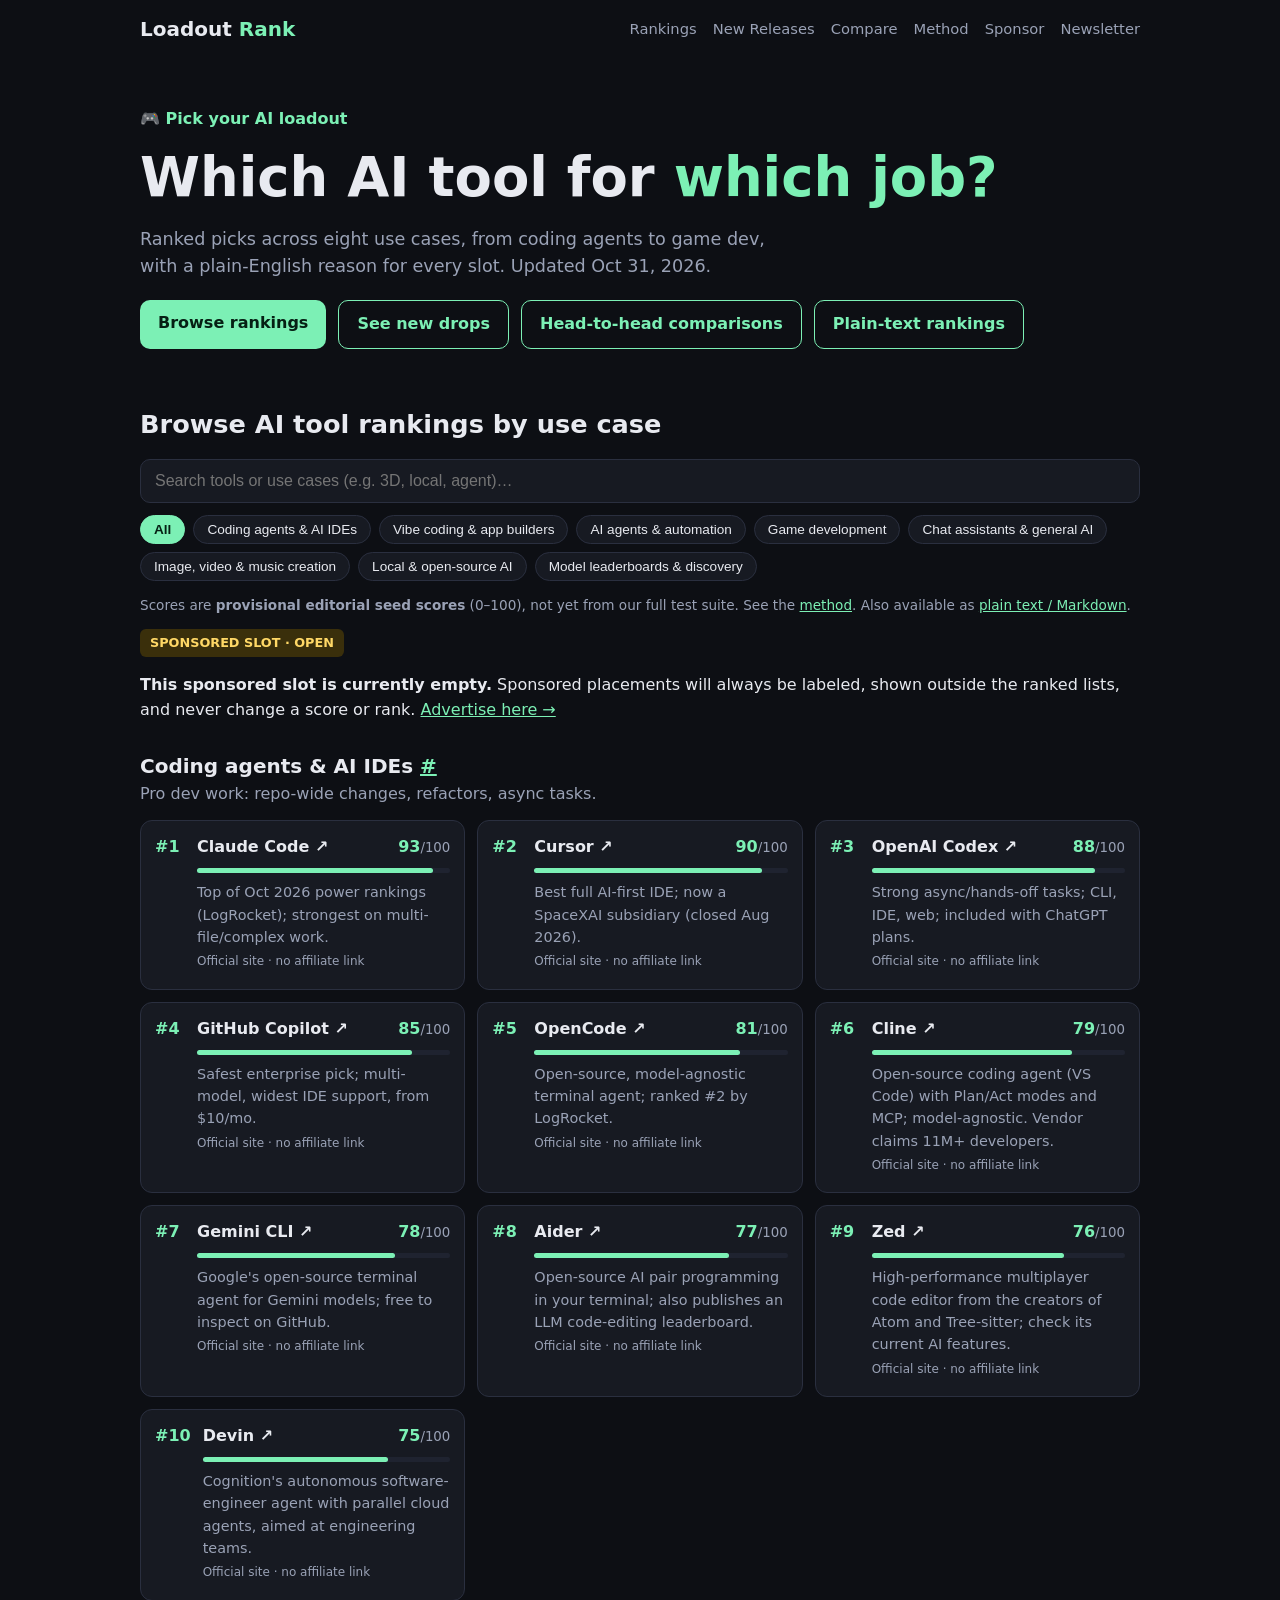
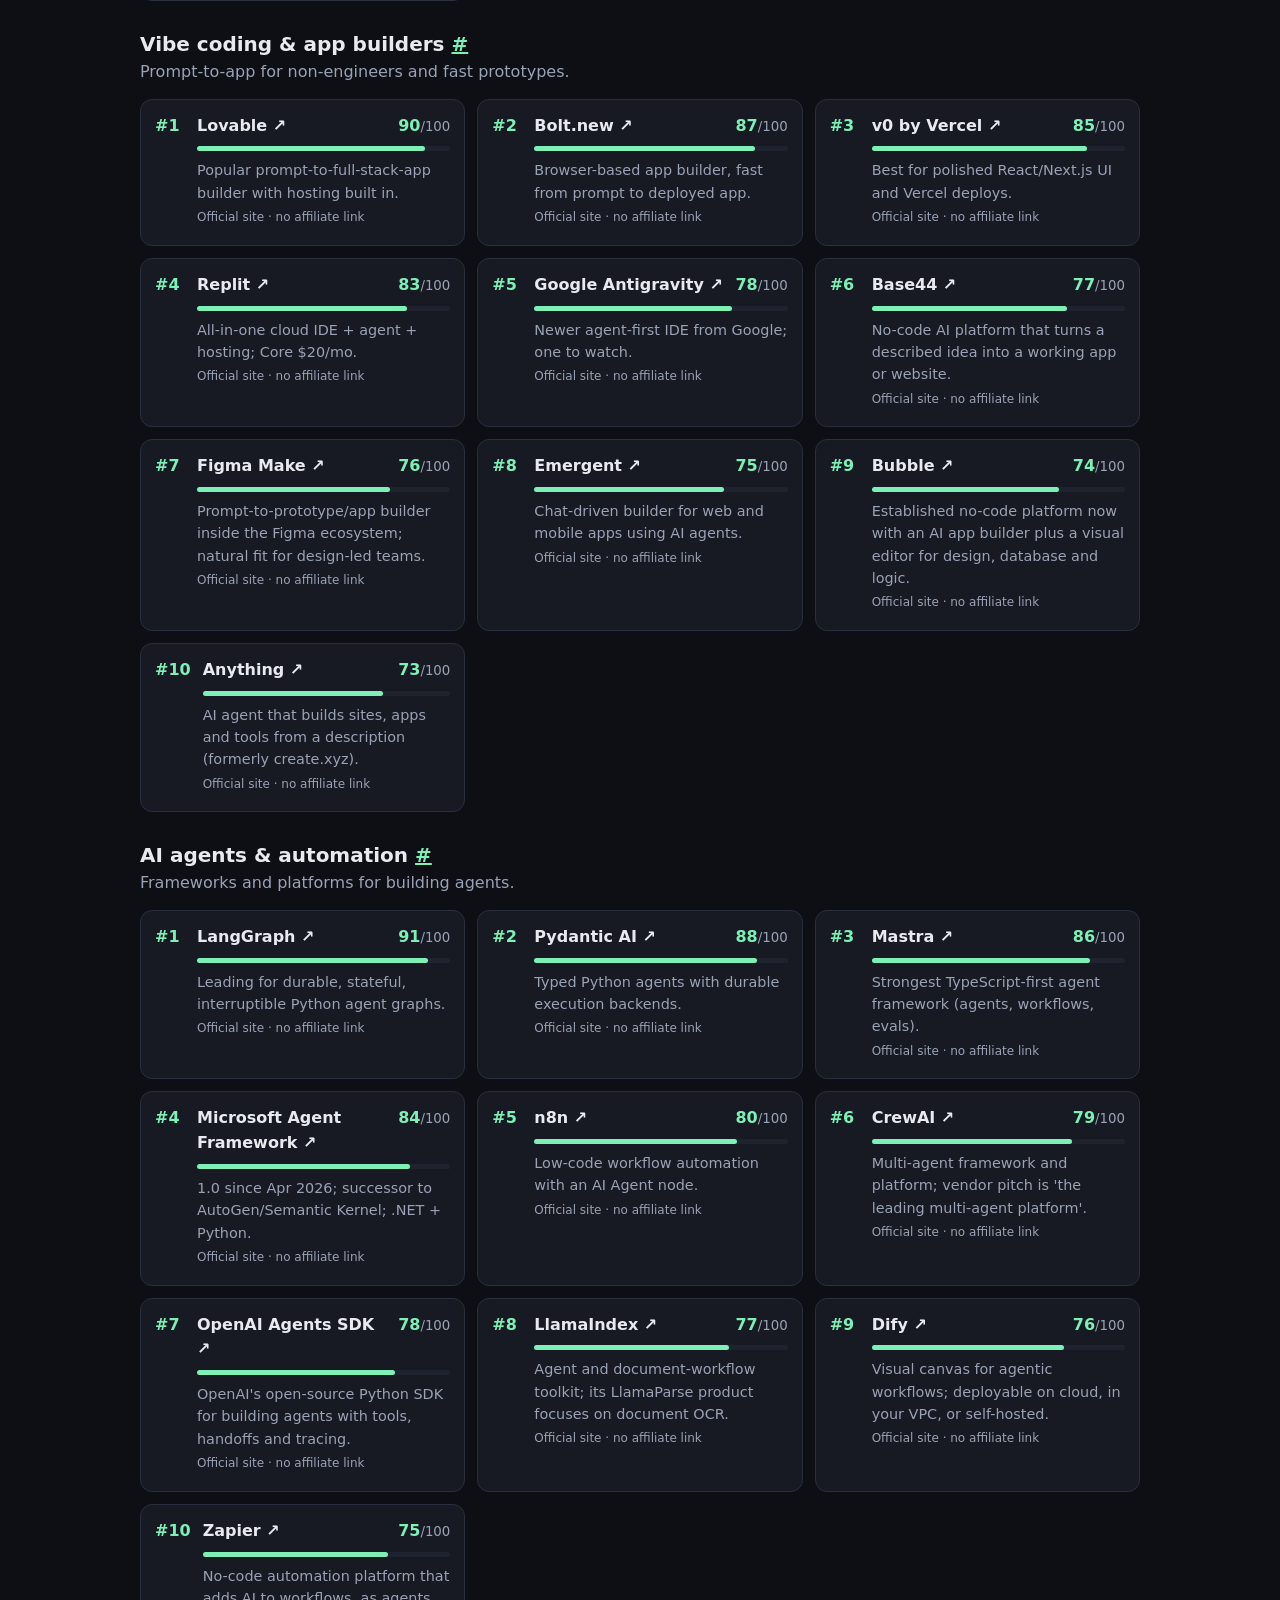
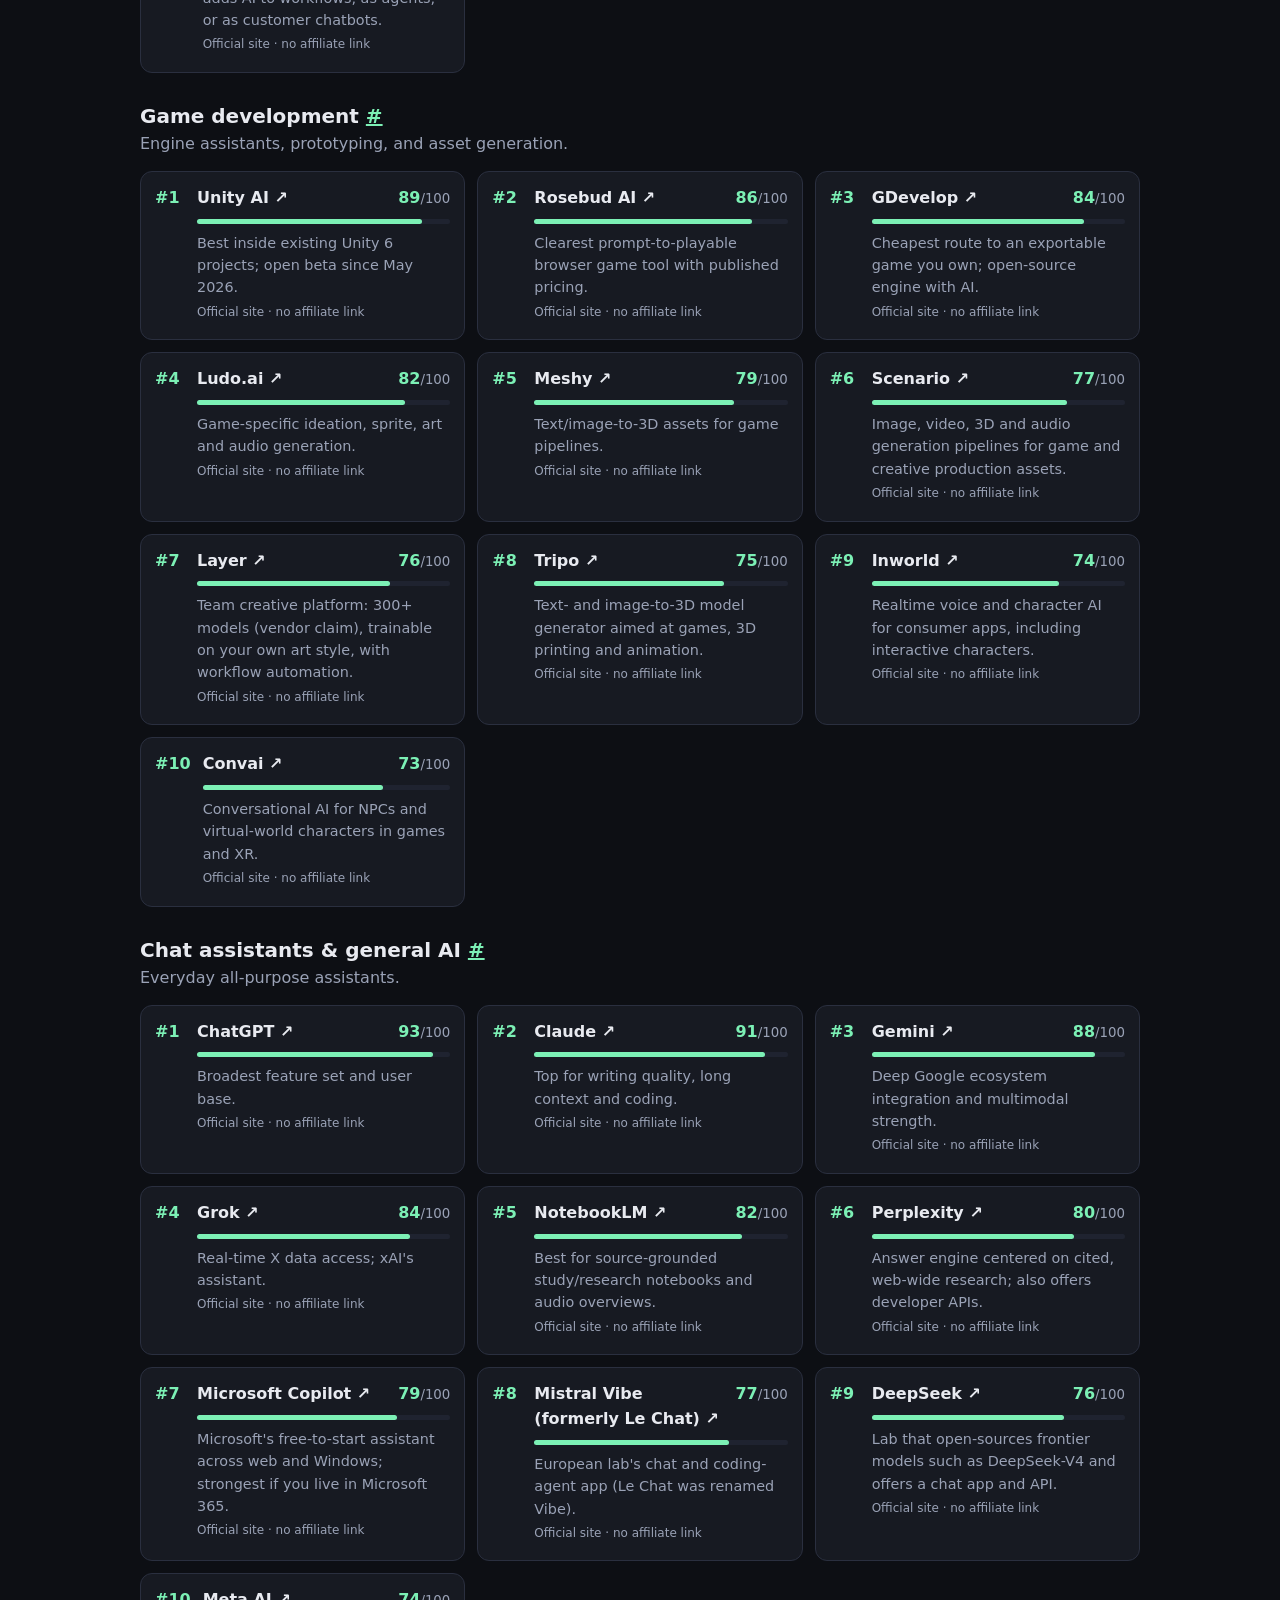
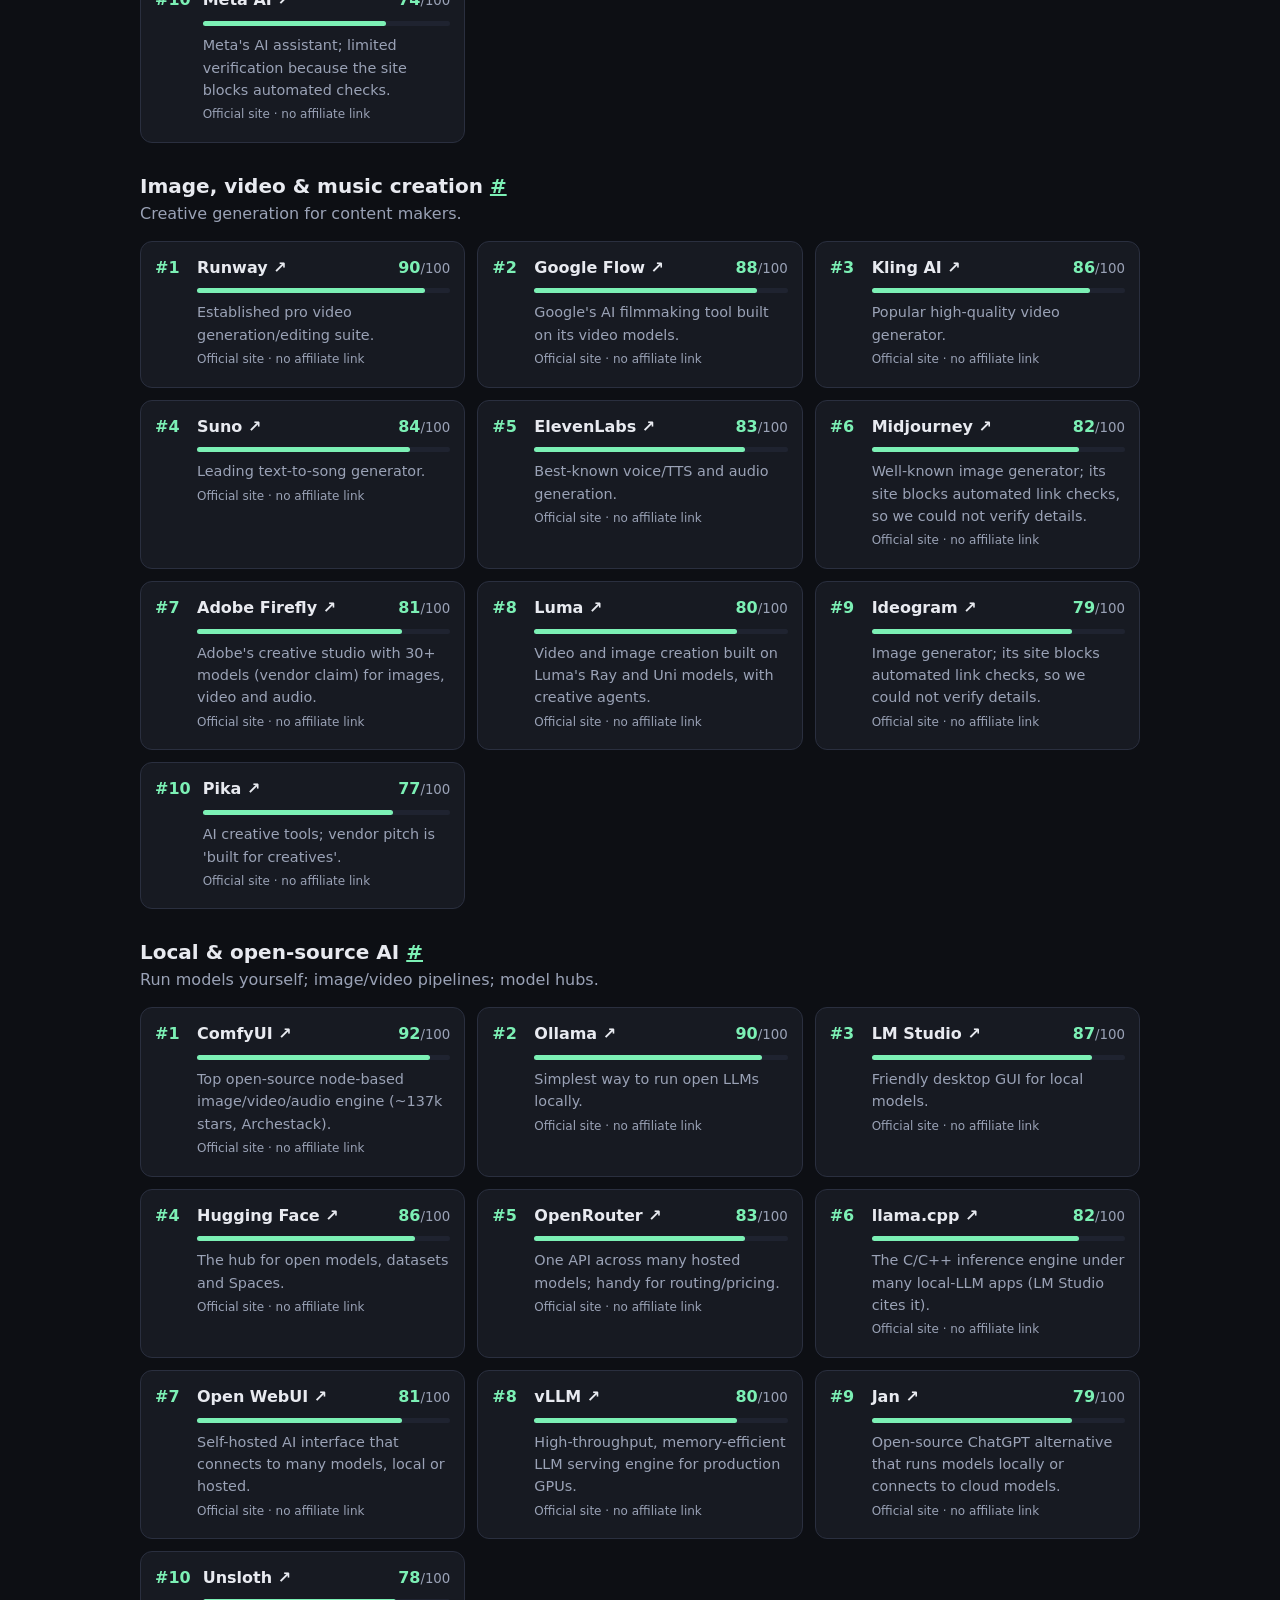
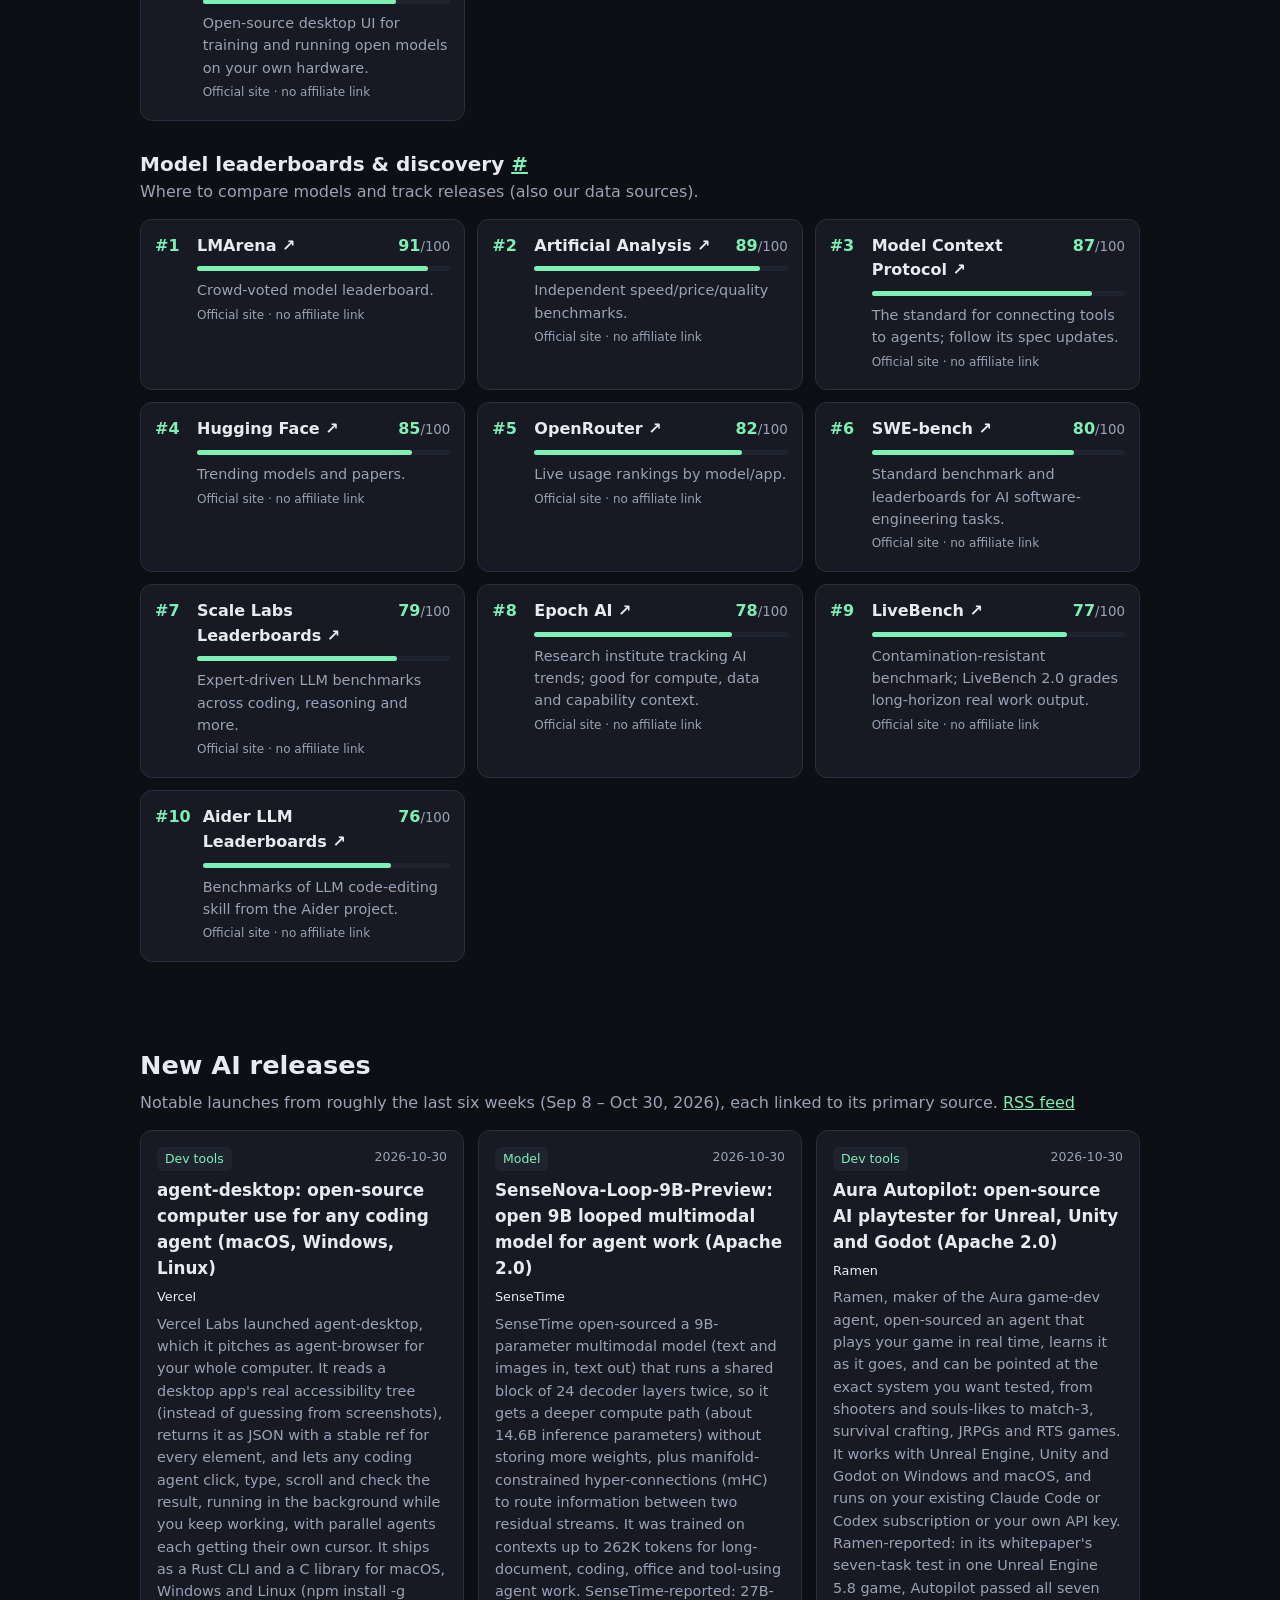
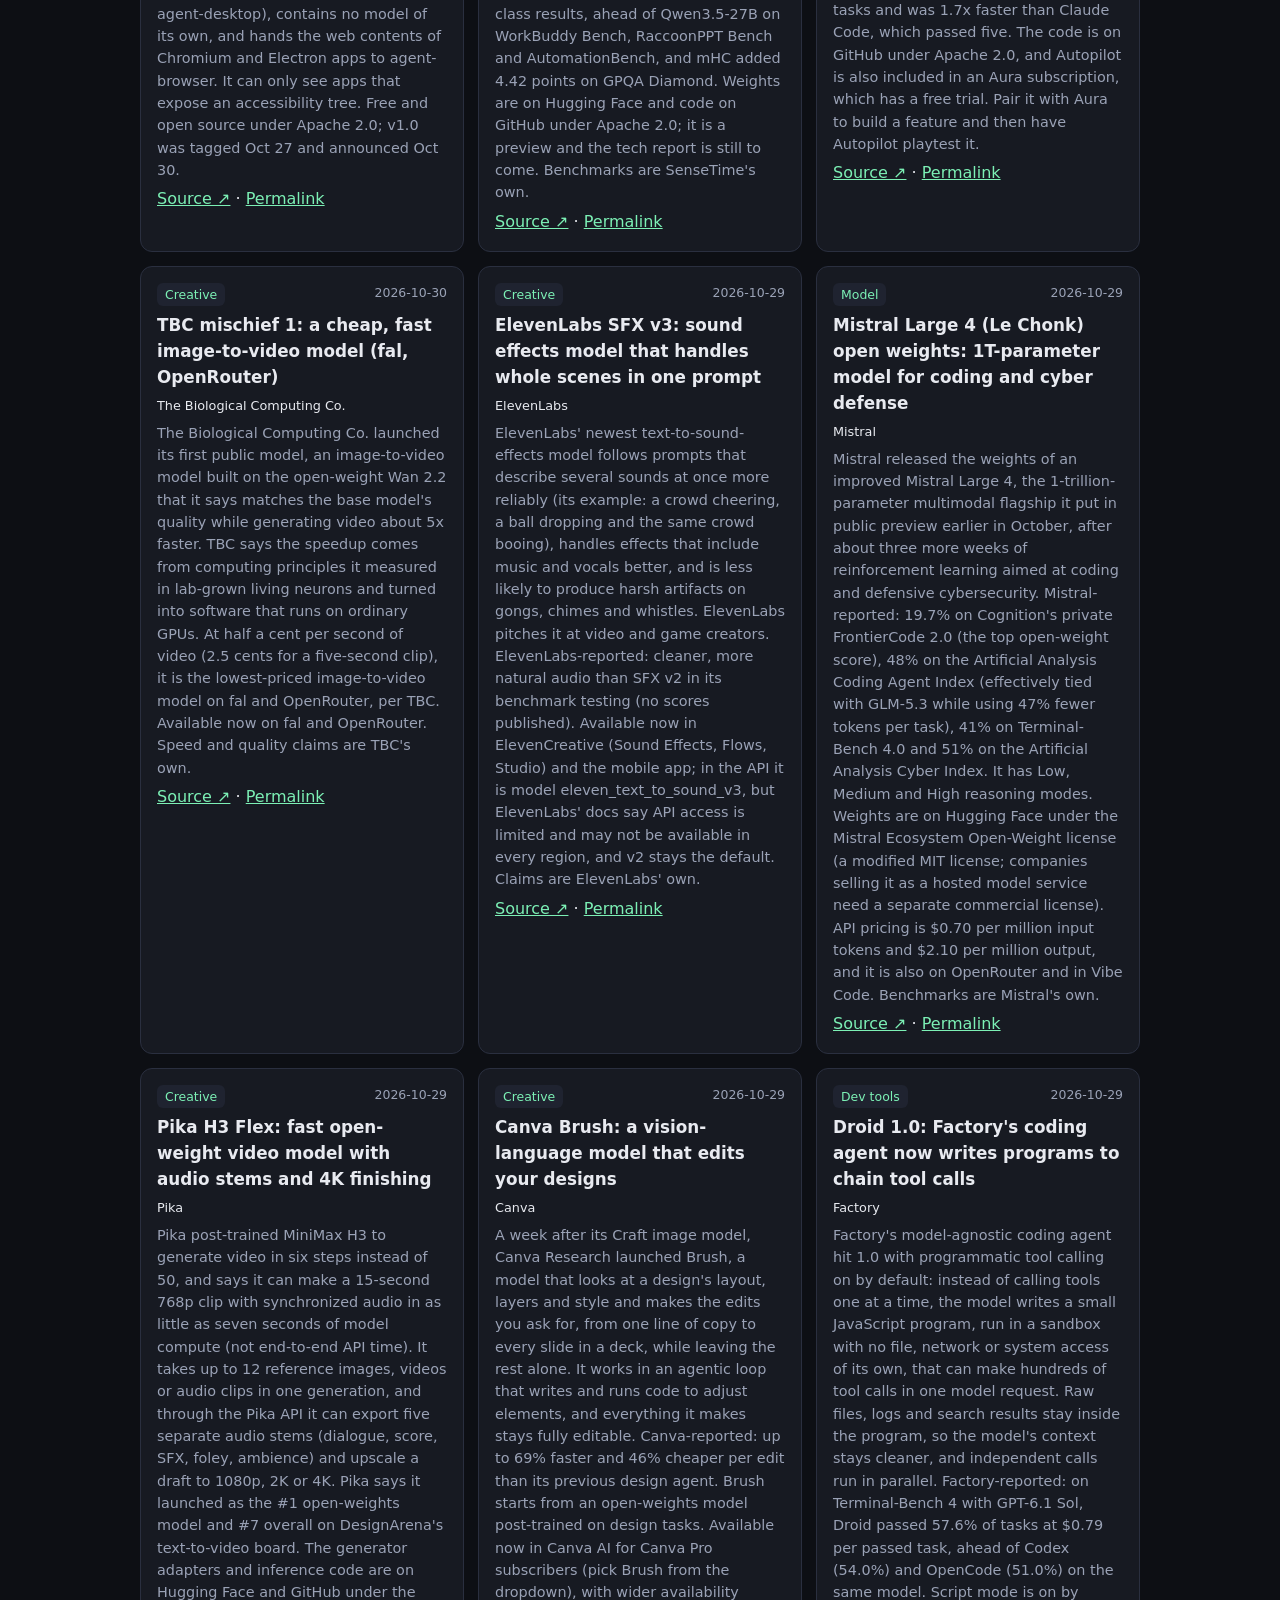
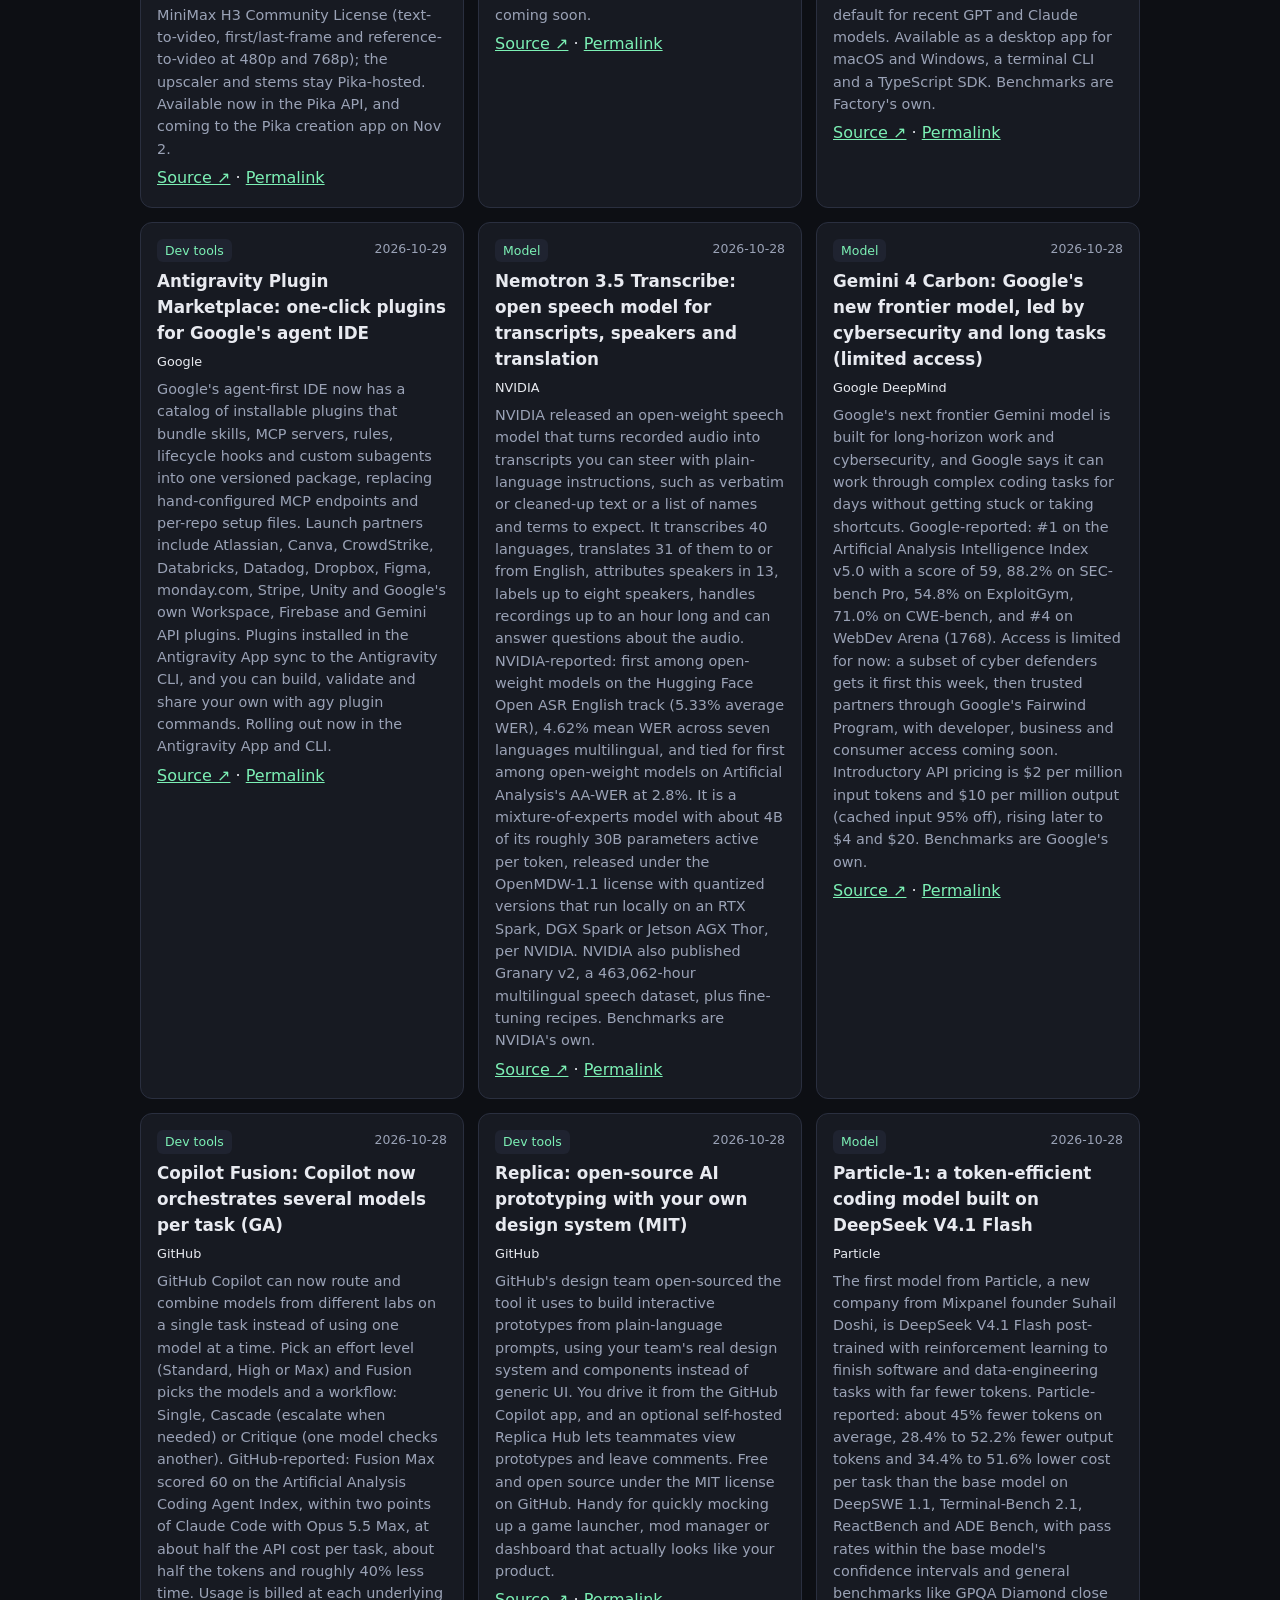
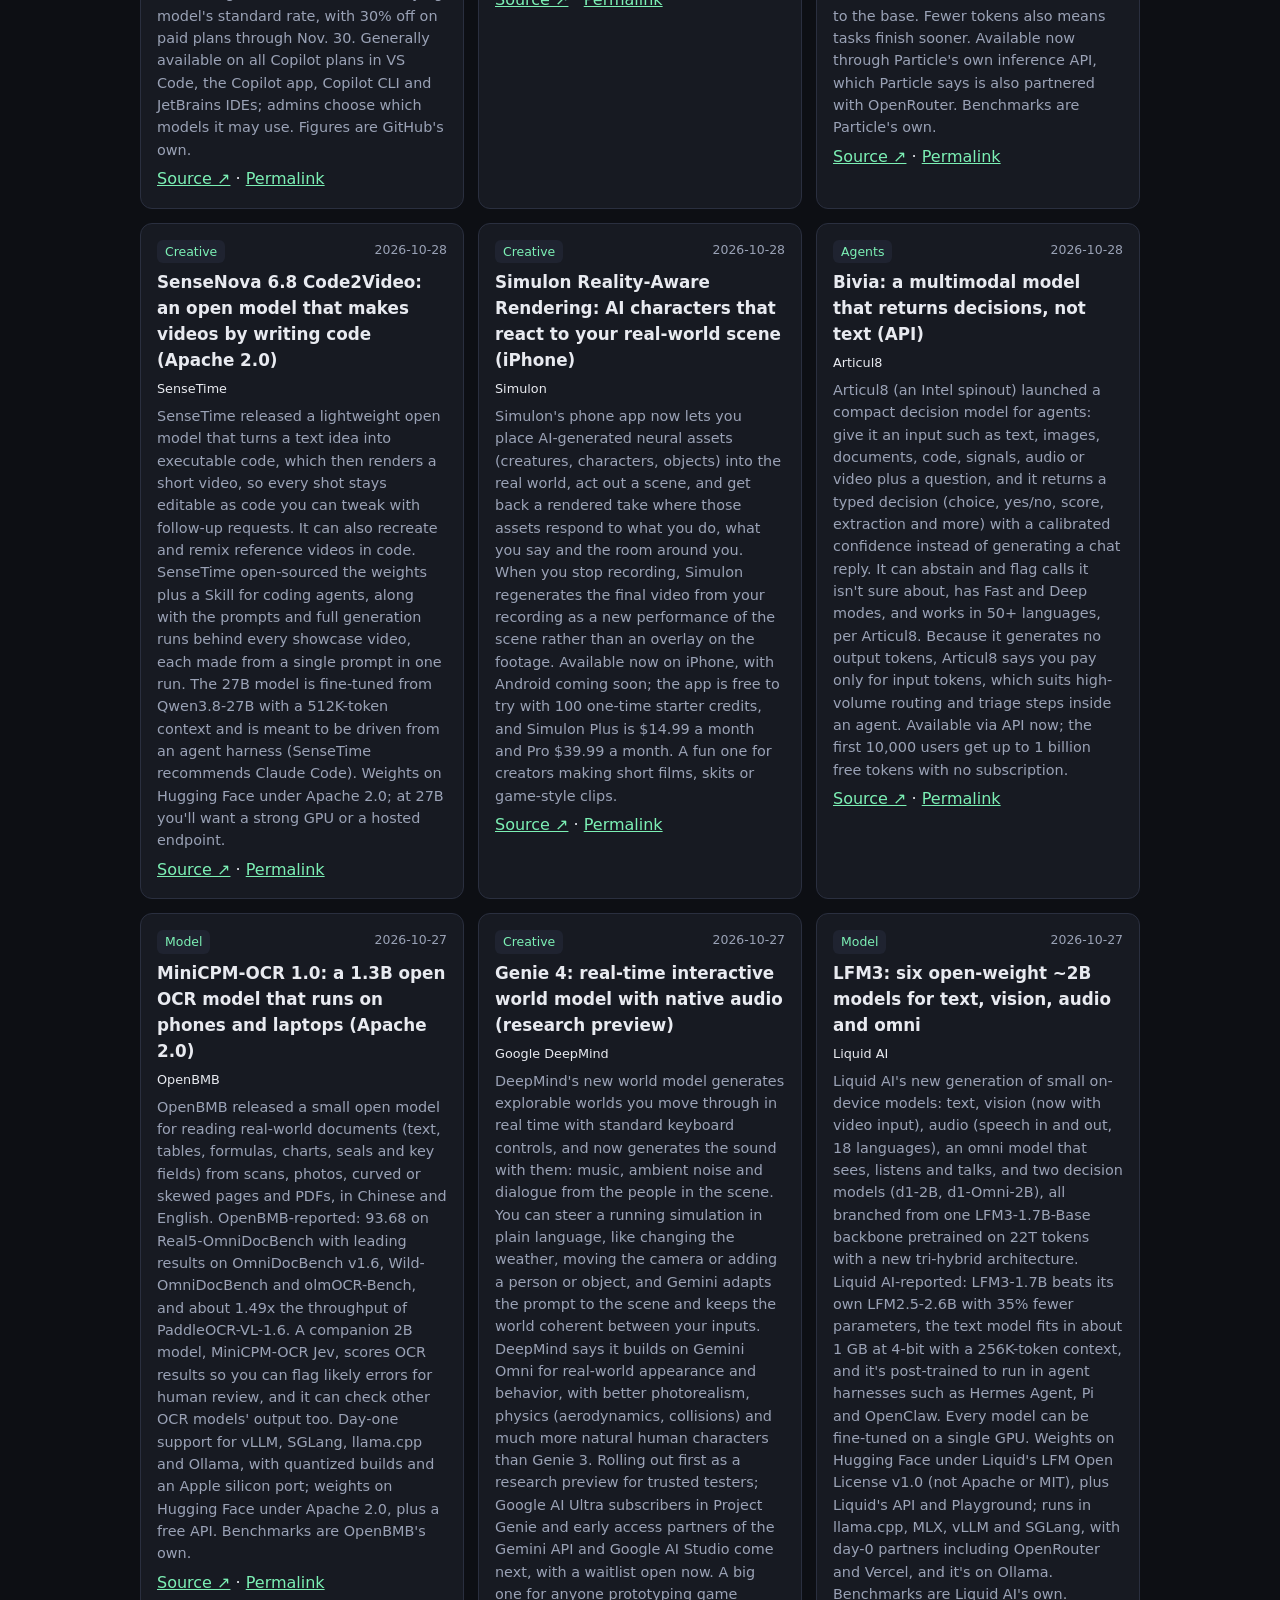
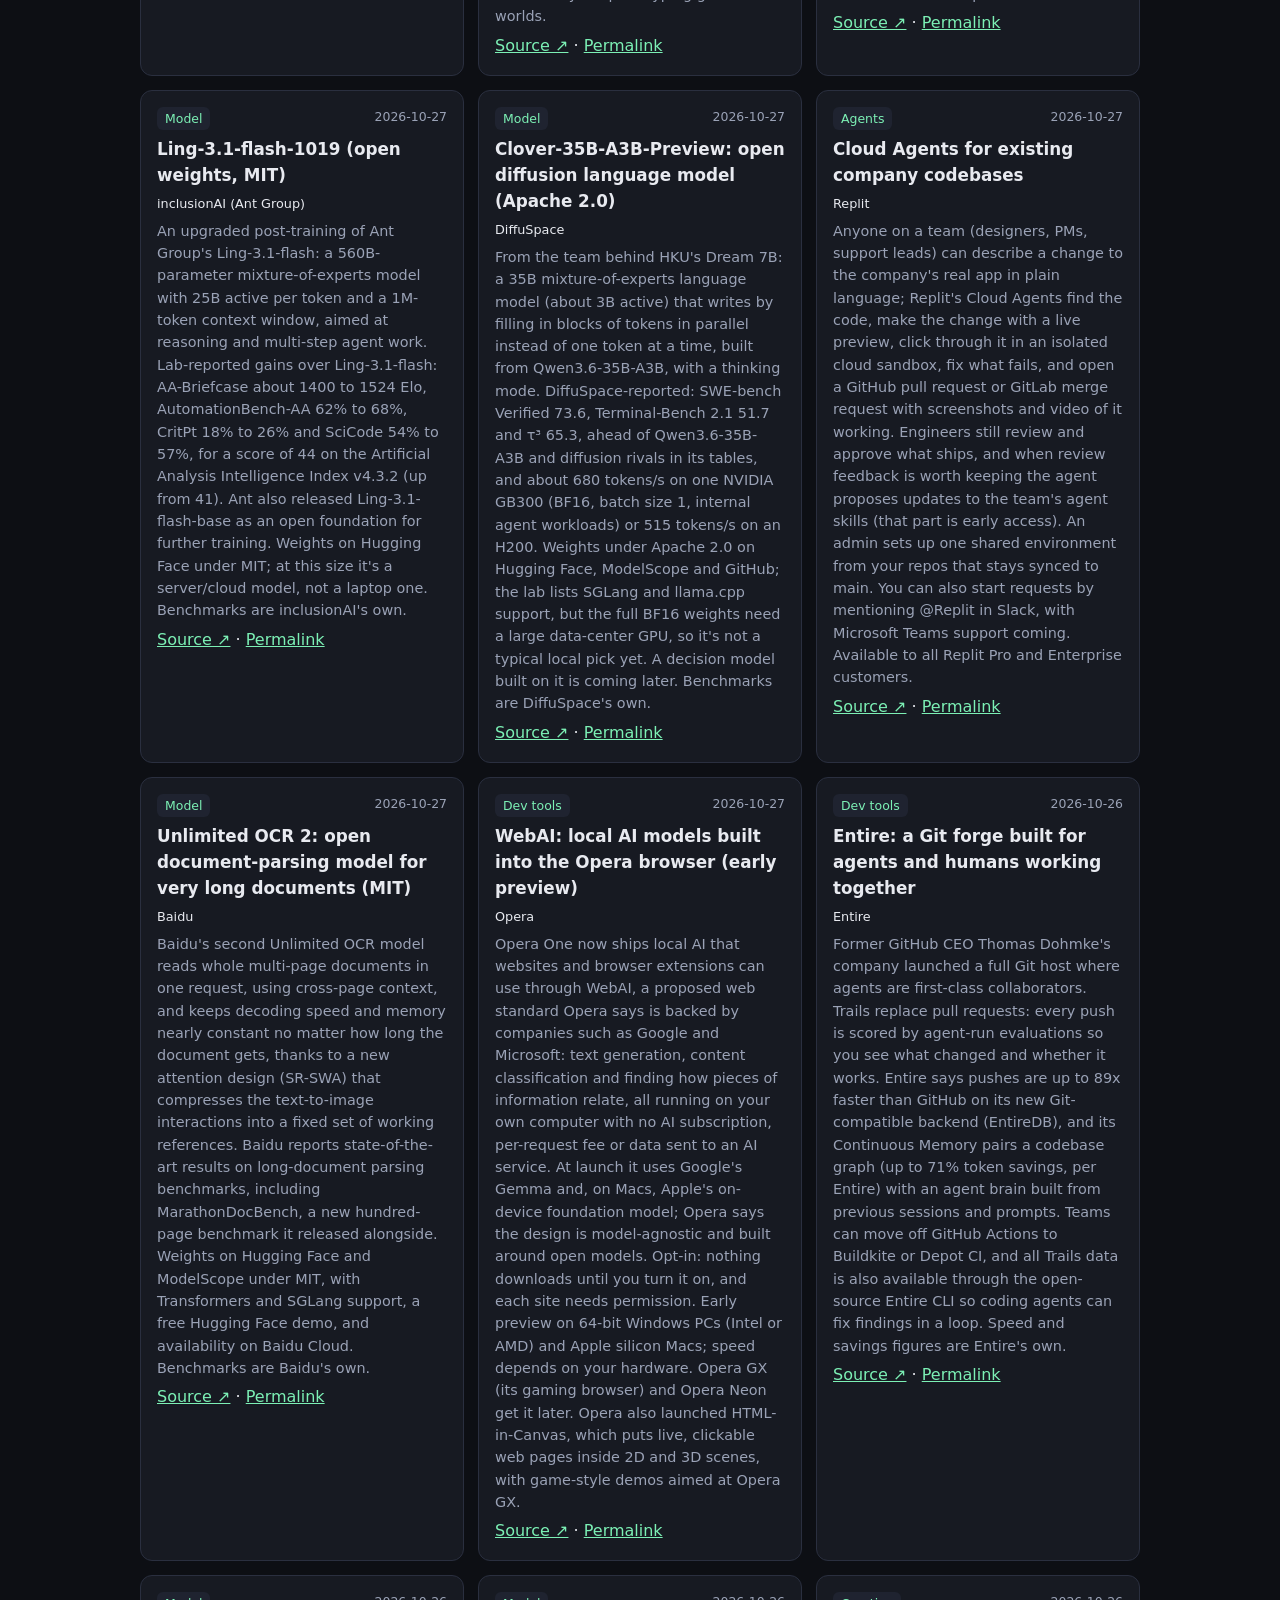
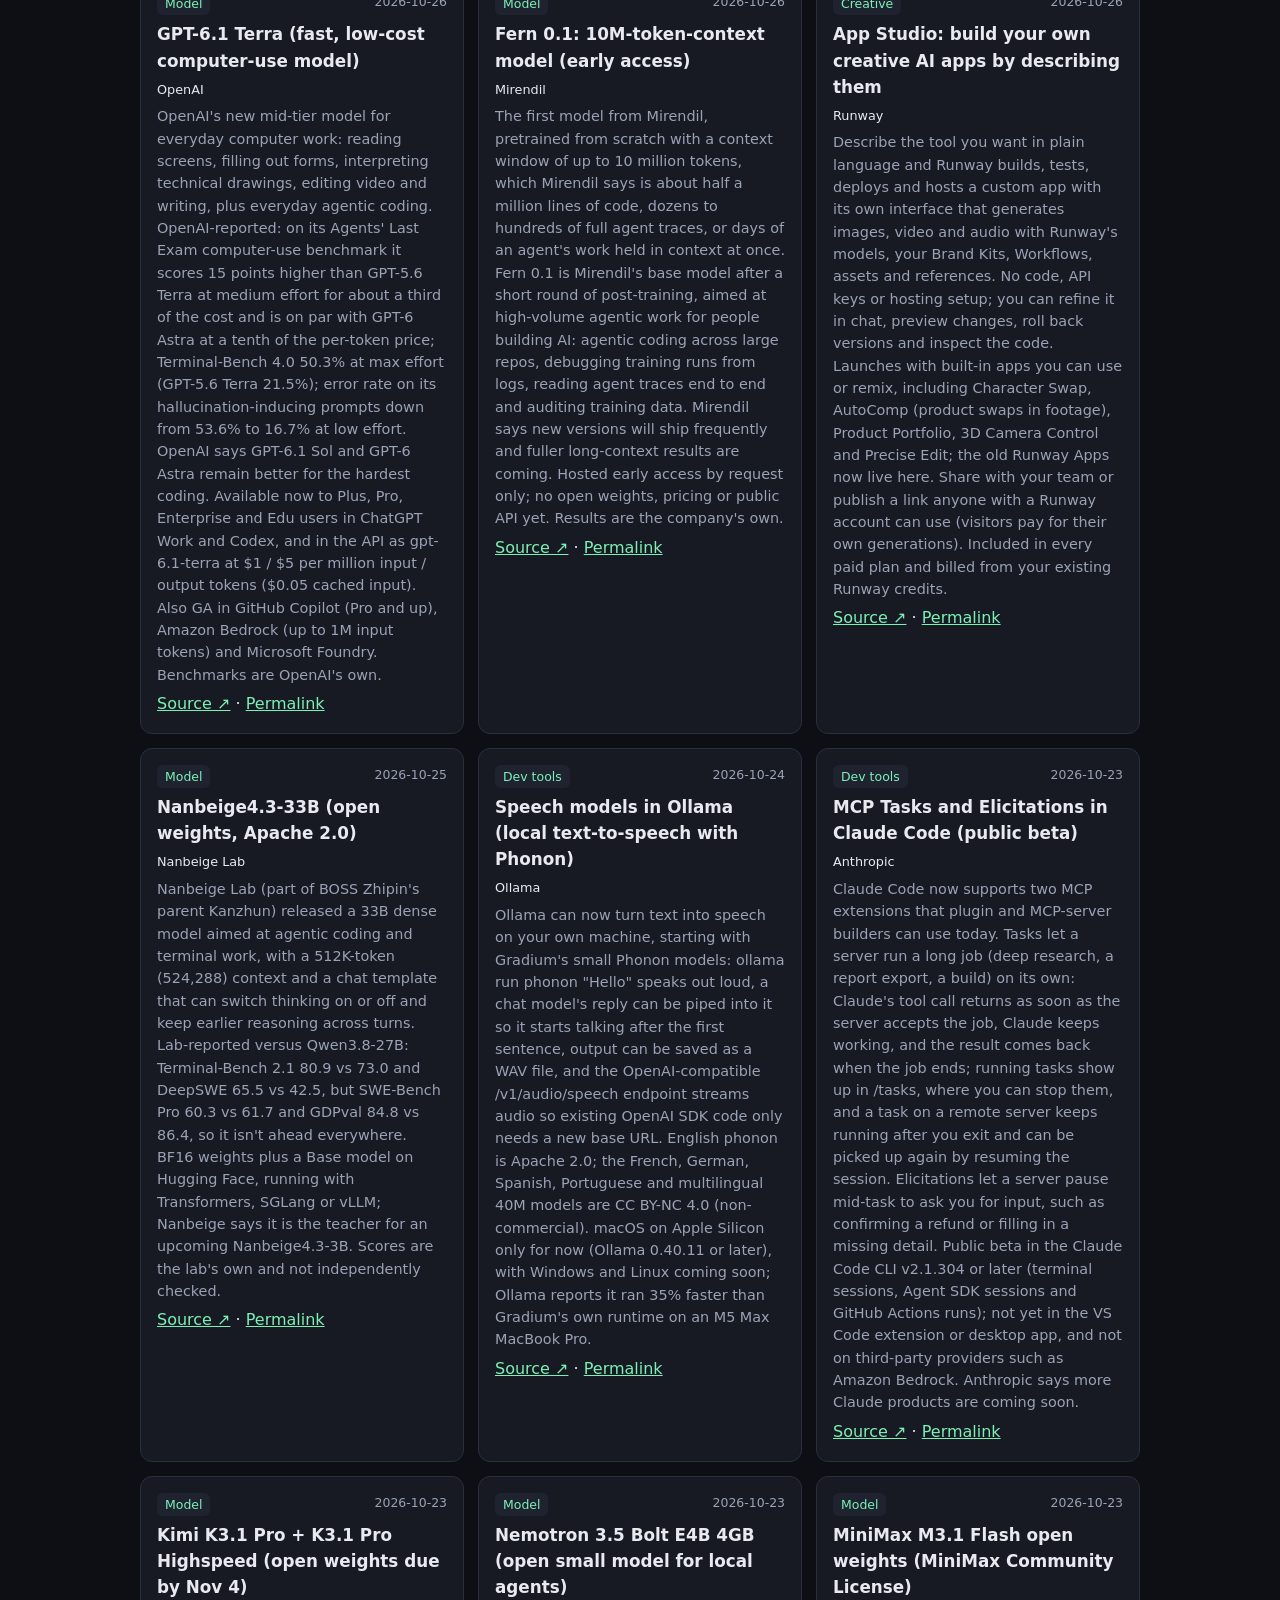
==== commit a8c460f0: "Oct 31: add Vercel agent-desktop, SenseNova-Loop-9B-Preview, ElevenLabs SFX v3; robots max-image-pre" ====
--- a/index.html
+++ b/index.html
@@ -1,12 +1,12 @@
 <!doctype html><html lang="en"><head><meta charset="utf-8"><meta name="viewport" content="width=device-width,initial-scale=1">
-<title>Loadout Rank — Best AI Tools by Use Case (Oct 2026 Rankings)</title><meta name="description" content="Ranked AI tools across 8 use cases — coding agents, vibe coding, agents, game dev, chat, creative and local AI — plus new AI releases. Updated Oct 30, 2026."><meta name="theme-color" content="#0d0f14"><meta name="robots" content="index,follow,max-snippet:-1">
+<title>Loadout Rank — Best AI Tools by Use Case (Oct 2026 Rankings)</title><meta name="description" content="Ranked AI tools across 8 use cases — coding agents, vibe coding, agents, game dev, chat, creative and local AI — plus new AI releases. Updated Oct 31, 2026."><meta name="theme-color" content="#0d0f14"><meta name="robots" content="index,follow,max-snippet:-1,max-image-preview:large">
 <link rel="canonical" href="https://dlee8484.github.io/loadout-rank/"><link rel="alternate" type="text/markdown" href="https://dlee8484.github.io/loadout-rank/rankings.md" title="Rankings as Markdown"><link rel="sitemap" type="application/xml" href="https://dlee8484.github.io/loadout-rank/sitemap.xml"><link rel="alternate" type="application/rss+xml" href="https://dlee8484.github.io/loadout-rank/feed.xml" title="Loadout Rank: new AI releases"><link rel="alternate" type="application/json" href="https://dlee8484.github.io/loadout-rank/data.json" title="Loadout Rank data (JSON)">
-<meta property="og:type" content="website"><meta property="og:site_name" content="Loadout Rank"><meta property="og:title" content="Loadout Rank — Best AI Tools by Use Case (Oct 2026 Rankings)"><meta property="og:description" content="Ranked AI tools across 8 use cases — coding agents, vibe coding, agents, game dev, chat, creative and local AI — plus new AI releases. Updated Oct 30, 2026."><meta property="og:url" content="https://dlee8484.github.io/loadout-rank/"><meta property="og:locale" content="en_US">
-<meta name="twitter:card" content="summary_large_image"><meta name="twitter:image" content="https://dlee8484.github.io/loadout-rank/og-image.png"><meta property="og:image" content="https://dlee8484.github.io/loadout-rank/og-image.png"><meta property="og:image:width" content="1200"><meta property="og:image:height" content="630"><meta property="og:image:alt" content="Loadout Rank: best AI tools by use case"><meta name="twitter:title" content="Loadout Rank — Best AI Tools by Use Case (Oct 2026 Rankings)"><meta name="twitter:description" content="Ranked AI tools across 8 use cases — coding agents, vibe coding, agents, game dev, chat, creative and local AI — plus new AI releases. Updated Oct 30, 2026.">
-<link rel="stylesheet" href="style.css"><script type="application/ld+json">{"@context": "https://schema.org", "@type": "Organization", "@id": "https://dlee8484.github.io/loadout-rank/#org", "name": "Loadout Rank", "url": "https://dlee8484.github.io/loadout-rank/", "description": "Independent AI tool rankings by use case and a dated, primary-sourced list of new AI releases.", "sameAs": ["https://x.com/LoadoutRank"]}</script><script type="application/ld+json">{"@context": "https://schema.org", "@type": "WebSite", "@id": "https://dlee8484.github.io/loadout-rank/#website", "name": "Loadout Rank", "url": "https://dlee8484.github.io/loadout-rank/", "description": "Ranked AI tools by use case plus the latest AI releases.", "inLanguage": "en", "publisher": {"@id": "https://dlee8484.github.io/loadout-rank/#org"}}</script><script type="application/ld+json">{"@context": "https://schema.org", "@type": "ItemList", "@id": "https://dlee8484.github.io/loadout-rank/#rankings", "name": "Loadout Rank AI tool rankings by use case", "description": "Provisional editorial rankings of AI tools in 8 categories (10 tools each). Updated Oct 30, 2026.", "dateModified": "2026-10-30", "numberOfItems": 80, "itemListOrder": "https://schema.org/ItemListOrderAscending", "itemListElement": [{"@type": "ListItem", "position": 1, "name": "Claude Code (#1, Coding agents & AI IDEs)", "url": "https://dlee8484.github.io/loadout-rank/#coding-agents-ai-ides"}, {"@type": "ListItem", "position": 2, "name": "Cursor (#2, Coding agents & AI IDEs)", "url": "https://dlee8484.github.io/loadout-rank/#coding-agents-ai-ides"}, {"@type": "ListItem", "position": 3, "name": "OpenAI Codex (#3, Coding agents & AI IDEs)", "url": "https://dlee8484.github.io/loadout-rank/#coding-agents-ai-ides"}, {"@type": "ListItem", "position": 4, "name": "GitHub Copilot (#4, Coding agents & AI IDEs)", "url": "https://dlee8484.github.io/loadout-rank/#coding-agents-ai-ides"}, {"@type": "ListItem", "position": 5, "name": "OpenCode (#5, Coding agents & AI IDEs)", "url": "https://dlee8484.github.io/loadout-rank/#coding-agents-ai-ides"}, {"@type": "ListItem", "position": 6, "name": "Cline (#6, Coding agents & AI IDEs)", "url": "https://dlee8484.github.io/loadout-rank/#coding-agents-ai-ides"}, {"@type": "ListItem", "position": 7, "name": "Gemini CLI (#7, Coding agents & AI IDEs)", "url": "https://dlee8484.github.io/loadout-rank/#coding-agents-ai-ides"}, {"@type": "ListItem", "position": 8, "name": "Aider (#8, Coding agents & AI IDEs)", "url": "https://dlee8484.github.io/loadout-rank/#coding-agents-ai-ides"}, {"@type": "ListItem", "position": 9, "name": "Zed (#9, Coding agents & AI IDEs)", "url": "https://dlee8484.github.io/loadout-rank/#coding-agents-ai-ides"}, {"@type": "ListItem", "position": 10, "name": "Devin (#10, Coding agents & AI IDEs)", "url": "https://dlee8484.github.io/loadout-rank/#coding-agents-ai-ides"}, {"@type": "ListItem", "position": 11, "name": "Lovable (#1, Vibe coding & app builders)", "url": "https://dlee8484.github.io/loadout-rank/#vibe-coding-app-builders"}, {"@type": "ListItem", "position": 12, "name": "Bolt.new (#2, Vibe coding & app builders)", "url": "https://dlee8484.github.io/loadout-rank/#vibe-coding-app-builders"}, {"@type": "ListItem", "position": 13, "name": "v0 by Vercel (#3, Vibe coding & app builders)", "url": "https://dlee8484.github.io/loadout-rank/#vibe-coding-app-builders"}, {"@type": "ListItem", "position": 14, "name": "Replit (#4, Vibe coding & app builders)", "url": "https://dlee8484.github.io/loadout-rank/#vibe-coding-app-builders"}, {"@type": "ListItem", "position": 15, "name": "Google Antigravity (#5, Vibe coding & app builders)", "url": "https://dlee8484.github.io/loadout-rank/#vibe-coding-app-builders"}, {"@type": "ListItem", "position": 16, "name": "Base44 (#6, Vibe coding & app builders)", "url": "https://dlee8484.github.io/loadout-rank/#vibe-coding-app-builders"}, {"@type": "ListItem", "position": 17, "name": "Figma Make (#7, Vibe coding & app builders)", "url": "https://dlee8484.github.io/loadout-rank/#vibe-coding-app-builders"}, {"@type": "ListItem", "position": 18, "name": "Emergent (#8, Vibe coding & app builders)", "url": "https://dlee8484.github.io/loadout-rank/#vibe-coding-app-builders"}, {"@type": "ListItem", "position": 19, "name": "Bubble (#9, Vibe coding & app builders)", "url": "https://dlee8484.github.io/loadout-rank/#vibe-coding-app-builders"}, {"@type": "ListItem", "position": 20, "name": "Anything (#10, Vibe coding & app builders)", "url": "https://dlee8484.github.io/loadout-rank/#vibe-coding-app-builders"}, {"@type": "ListItem", "position": 21, "name": "LangGraph (#1, AI agents & automation)", "url": "https://dlee8484.github.io/loadout-rank/#ai-agents-automation"}, {"@type": "ListItem", "position": 22, "name": "Pydantic AI (#2, AI agents & automation)", "url": "https://dlee8484.github.io/loadout-rank/#ai-agents-automation"}, {"@type": "ListItem", "position": 23, "name": "Mastra (#3, AI agents & automation)", "url": "https://dlee8484.github.io/loadout-rank/#ai-agents-automation"}, {"@type": "ListItem", "position": 24, "name": "Microsoft Agent Framework (#4, AI agents & automation)", "url": "https://dlee8484.github.io/loadout-rank/#ai-agents-automation"}, {"@type": "ListItem", "position": 25, "name": "n8n (#5, AI agents & automation)", "url": "https://dlee8484.github.io/loadout-rank/#ai-agents-automation"}, {"@type": "ListItem", "position": 26, "name": "CrewAI (#6, AI agents & automation)", "url": "https://dlee8484.github.io/loadout-rank/#ai-agents-automation"}, {"@type": "ListItem", "position": 27, "name": "OpenAI Agents SDK (#7, AI agents & automation)", "url": "https://dlee8484.github.io/loadout-rank/#ai-agents-automation"}, {"@type": "ListItem", "position": 28, "name": "LlamaIndex (#8, AI agents & automation)", "url": "https://dlee8484.github.io/loadout-rank/#ai-agents-automation"}, {"@type": "ListItem", "position": 29, "name": "Dify (#9, AI agents & automation)", "url": "https://dlee8484.github.io/loadout-rank/#ai-agents-automation"}, {"@type": "ListItem", "position": 30, "name": "Zapier (#10, AI agents & automation)", "url": "https://dlee8484.github.io/loadout-rank/#ai-agents-automation"}, {"@type": "ListItem", "position": 31, "name": "Unity AI (#1, Game development)", "url": "https://dlee8484.github.io/loadout-rank/#game-development"}, {"@type": "ListItem", "position": 32, "name": "Rosebud AI (#2, Game development)", "url": "https://dlee8484.github.io/loadout-rank/#game-development"}, {"@type": "ListItem", "position": 33, "name": "GDevelop (#3, Game development)", "url": "https://dlee8484.github.io/loadout-rank/#game-development"}, {"@type": "ListItem", "position": 34, "name": "Ludo.ai (#4, Game development)", "url": "https://dlee8484.github.io/loadout-rank/#game-development"}, {"@type": "ListItem", "position": 35, "name": "Meshy (#5, Game development)", "url": "https://dlee8484.github.io/loadout-rank/#game-development"}, {"@type": "ListItem", "position": 36, "name": "Scenario (#6, Game development)", "url": "https://dlee8484.github.io/loadout-rank/#game-development"}, {"@type": "ListItem", "position": 37, "name": "Layer (#7, Game development)", "url": "https://dlee8484.github.io/loadout-rank/#game-development"}, {"@type": "ListItem", "position": 38, "name": "Tripo (#8, Game development)", "url": "https://dlee8484.github.io/loadout-rank/#game-development"}, {"@type": "ListItem", "position": 39, "name": "Inworld (#9, Game development)", "url": "https://dlee8484.github.io/loadout-rank/#game-development"}, {"@type": "ListItem", "position": 40, "name": "Convai (#10, Game development)", "url": "https://dlee8484.github.io/loadout-rank/#game-development"}, {"@type": "ListItem", "position": 41, "name": "ChatGPT (#1, Chat assistants & general AI)", "url": "https://dlee8484.github.io/loadout-rank/#chat-assistants-general-ai"}, {"@type": "ListItem", "position": 42, "name": "Claude (#2, Chat assistants & general AI)", "url": "https://dlee8484.github.io/loadout-rank/#chat-assistants-general-ai"}, {"@type": "ListItem", "position": 43, "name": "Gemini (#3, Chat assistants & general AI)", "url": "https://dlee8484.github.io/loadout-rank/#chat-assistants-general-ai"}, {"@type": "ListItem", "position": 44, "name": "Grok (#4, Chat assistants & general AI)", "url": "https://dlee8484.github.io/loadout-rank/#chat-assistants-general-ai"}, {"@type": "ListItem", "position": 45, "name": "NotebookLM (#5, Chat assistants & general AI)", "url": "https://dlee8484.github.io/loadout-rank/#chat-assistants-general-ai"}, {"@type": "ListItem", "position": 46, "name": "Perplexity (#6, Chat assistants & general AI)", "url": "https://dlee8484.github.io/loadout-rank/#chat-assistants-general-ai"}, {"@type": "ListItem", "position": 47, "name": "Microsoft Copilot (#7, Chat assistants & general AI)", "url": "https://dlee8484.github.io/loadout-rank/#chat-assistants-general-ai"}, {"@type": "ListItem", "position": 48, "name": "Mistral Vibe (formerly Le Chat) (#8, Chat assistants & general AI)", "url": "https://dlee8484.github.io/loadout-rank/#chat-assistants-general-ai"}, {"@type": "ListItem", "position": 49, "name": "DeepSeek (#9, Chat assistants & general AI)", "url": "https://dlee8484.github.io/loadout-rank/#chat-assistants-general-ai"}, {"@type": "ListItem", "position": 50, "name": "Meta AI (#10, Chat assistants & general AI)", "url": "https://dlee8484.github.io/loadout-rank/#chat-assistants-general-ai"}, {"@type": "ListItem", "position": 51, "name": "Runway (#1, Image, video & music creation)", "url": "https://dlee8484.github.io/loadout-rank/#image-video-music-creation"}, {"@type": "ListItem", "position": 52, "name": "Google Flow (#2, Image, video & music creation)", "url": "https://dlee8484.github.io/loadout-rank/#image-video-music-creation"}, {"@type": "ListItem", "position": 53, "name": "Kling AI (#3, Image, video & music creation)", "url": "https://dlee8484.github.io/loadout-rank/#image-video-music-creation"}, {"@type": "ListItem", "position": 54, "name": "Suno (#4, Image, video & music creation)", "url": "https://dlee8484.github.io/loadout-rank/#image-video-music-creation"}, {"@type": "ListItem", "position": 55, "name": "ElevenLabs (#5, Image, video & music creation)", "url": "https://dlee8484.github.io/loadout-rank/#image-video-music-creation"}, {"@type": "ListItem", "position": 56, "name": "Midjourney (#6, Image, video & music creation)", "url": "https://dlee8484.github.io/loadout-rank/#image-video-music-creation"}, {"@type": "ListItem", "position": 57, "name": "Adobe Firefly (#7, Image, video & music creation)", "url": "https://dlee8484.github.io/loadout-rank/#image-video-music-creation"}, {"@type": "ListItem", "position": 58, "name": "Luma (#8, Image, video & music creation)", "url": "https://dlee8484.github.io/loadout-rank/#image-video-music-creation"}, {"@type": "ListItem", "position": 59, "name": "Ideogram (#9, Image, video & music creation)", "url": "https://dlee8484.github.io/loadout-rank/#image-video-music-creation"}, {"@type": "ListItem", "position": 60, "name": "Pika (#10, Image, video & music creation)", "url": "https://dlee8484.github.io/loadout-rank/#image-video-music-creation"}, {"@type": "ListItem", "position": 61, "name": "ComfyUI (#1, Local & open-source AI)", "url": "https://dlee8484.github.io/loadout-rank/#local-open-source-ai"}, {"@type": "ListItem", "position": 62, "name": "Ollama (#2, Local & open-source AI)", "url": "https://dlee8484.github.io/loadout-rank/#local-open-source-ai"}, {"@type": "ListItem", "position": 63, "name": "LM Studio (#3, Local & open-source AI)", "url": "https://dlee8484.github.io/loadout-rank/#local-open-source-ai"}, {"@type": "ListItem", "position": 64, "name": "Hugging Face (#4, Local & open-source AI)", "url": "https://dlee8484.github.io/loadout-rank/#local-open-source-ai"}, {"@type": "ListItem", "position": 65, "name": "OpenRouter (#5, Local & open-source AI)", "url": "https://dlee8484.github.io/loadout-rank/#local-open-source-ai"}, {"@type": "ListItem", "position": 66, "name": "llama.cpp (#6, Local & open-source AI)", "url": "https://dlee8484.github.io/loadout-rank/#local-open-source-ai"}, {"@type": "ListItem", "position": 67, "name": "Open WebUI (#7, Local & open-source AI)", "url": "https://dlee8484.github.io/loadout-rank/#local-open-source-ai"}, {"@type": "ListItem", "position": 68, "name": "vLLM (#8, Local & open-source AI)", "url": "https://dlee8484.github.io/loadout-rank/#local-open-source-ai"}, {"@type": "ListItem", "position": 69, "name": "Jan (#9, Local & open-source AI)", "url": "https://dlee8484.github.io/loadout-rank/#local-open-source-ai"}, {"@type": "ListItem", "position": 70, "name": "Unsloth (#10, Local & open-source AI)", "url": "https://dlee8484.github.io/loadout-rank/#local-open-source-ai"}, {"@type": "ListItem", "position": 71, "name": "LMArena (#1, Model leaderboards & discovery)", "url": "https://dlee8484.github.io/loadout-rank/#model-leaderboards-discovery"}, {"@type": "ListItem", "position": 72, "name": "Artificial Analysis (#2, Model leaderboards & discovery)", "url": "https://dlee8484.github.io/loadout-rank/#model-leaderboards-discovery"}, {"@type": "ListItem", "position": 73, "name": "Model Context Protocol (#3, Model leaderboards & discovery)", "url": "https://dlee8484.github.io/loadout-rank/#model-leaderboards-discovery"}, {"@type": "ListItem", "position": 74, "name": "Hugging Face (#4, Model leaderboards & discovery)", "url": "https://dlee8484.github.io/loadout-rank/#model-leaderboards-discovery"}, {"@type": "ListItem", "position": 75, "name": "OpenRouter (#5, Model leaderboards & discovery)", "url": "https://dlee8484.github.io/loadout-rank/#model-leaderboards-discovery"}, {"@type": "ListItem", "position": 76, "name": "SWE-bench (#6, Model leaderboards & discovery)", "url": "https://dlee8484.github.io/loadout-rank/#model-leaderboards-discovery"}, {"@type": "ListItem", "position": 77, "name": "Scale Labs Leaderboards (#7, Model leaderboards & discovery)", "url": "https://dlee8484.github.io/loadout-rank/#model-leaderboards-discovery"}, {"@type": "ListItem", "position": 78, "name": "Epoch AI (#8, Model leaderboards & discovery)", "url": "https://dlee8484.github.io/loadout-rank/#model-leaderboards-discovery"}, {"@type": "ListItem", "position": 79, "name": "LiveBench (#9, Model leaderboards & discovery)", "url": "https://dlee8484.github.io/loadout-rank/#model-leaderboards-discovery"}, {"@type": "ListItem", "position": 80, "name": "Aider LLM Leaderboards (#10, Model leaderboards & discovery)", "url": "https://dlee8484.github.io/loadout-rank/#model-leaderboards-discovery"}], "publisher": {"@id": "https://dlee8484.github.io/loadout-rank/#org"}}</script><script type="application/ld+json">{"@context": "https://schema.org", "@type": "ItemList", "@id": "https://dlee8484.github.io/loadout-rank/#releases", "name": "Loadout Rank: new AI releases", "description": "Notable AI tool and model releases (Sep 8 – Oct 30, 2026), newest first; each url is the release's primary source and each @id is its entry on this page.", "dateModified": "2026-10-30", "numberOfItems": 94, "itemListOrder": "https://schema.org/ItemListOrderDescending", "itemListElement": [{"@type": "ListItem", "position": 1, "item": {"@type": "CreativeWork", "@id": "https://dlee8484.github.io/loadout-rank/#rel-2026-10-30-ramen-aura-autopilot-open-source-ai-playtester-for-unreal", "name": "Ramen: Aura Autopilot: open-source AI playtester for Unreal, Unity and Godot (Apache 2.0)", "url": "https://www.tryaura.dev/autopilot/", "creator": {"@type": "Organization", "name": "Ramen"}, "genre": "Dev tools", "datePublished": "2026-10-30", "description": "Ramen, maker of the Aura game-dev agent, open-sourced an agent that plays your game in real time, learns it as it goes, and can be pointed at the exact system you want tested, from shooters and souls-likes to match-3, survival crafting, JRPGs and RTS games."}}, {"@type": "ListItem", "position": 2, "item": {"@type": "CreativeWork", "@id": "https://dlee8484.github.io/loadout-rank/#rel-2026-10-30-the-biological-computing-co-tbc-mischief-1-a", "name": "The Biological Computing Co.: TBC mischief 1: a cheap, fast image-to-video model (fal, OpenRouter)", "url": "https://www.prnewswire.com/news-releases/the-biological-computing-co-launches-worlds-first-publicly-available-neuron-derived-ai-video-model-302924399.html", "creator": {"@type": "Organization", "name": "The Biological Computing Co."}, "genre": "Creative", "datePublished": "2026-10-30", "description": "The Biological Computing Co. launched its first public model, an image-to-video model built on the open-weight Wan 2.2 that it says matches the base model's quality while generating video about 5x faster."}}, {"@type": "ListItem", "position": 3, "item": {"@type": "CreativeWork", "@id": "https://dlee8484.github.io/loadout-rank/#rel-2026-10-29-mistral-mistral-large-4", "name": "Mistral: Mistral Large 4 (Le Chonk) open weights: 1T-parameter model for coding and cyber defense", "url": "https://mistral.ai/news/mistral-large-4-oss/", "creator": {"@type": "Organization", "name": "Mistral"}, "genre": "Model", "datePublished": "2026-10-29", "description": "Mistral released the weights of an improved Mistral Large 4, the 1-trillion-parameter multimodal flagship it put in public preview earlier in October, after about three more weeks of reinforcement learning aimed at coding and defensive cybersecurity."}}, {"@type": "ListItem", "position": 4, "item": {"@type": "CreativeWork", "@id": "https://dlee8484.github.io/loadout-rank/#rel-2026-10-29-pika-pika-h3-flex-fast-open-weight-video-model", "name": "Pika: Pika H3 Flex: fast open-weight video model with audio stems and 4K finishing", "url": "https://pika.art/blog/pika-h3-flex", "creator": {"@type": "Organization", "name": "Pika"}, "genre": "Creative", "datePublished": "2026-10-29", "description": "Pika post-trained MiniMax H3 to generate video in six steps instead of 50, and says it can make a 15-second 768p clip with synchronized audio in as little as seven seconds of model compute (not end-to-end API time)."}}, {"@type": "ListItem", "position": 5, "item": {"@type": "CreativeWork", "@id": "https://dlee8484.github.io/loadout-rank/#rel-2026-10-29-canva-canva-brush-a-vision-language-model-that-edits", "name": "Canva: Canva Brush: a vision-language model that edits your designs", "url": "https://www.canva.com/newsroom/news/canva-brush/", "creator": {"@type": "Organization", "name": "Canva"}, "genre": "Creative", "datePublished": "2026-10-29", "description": "A week after its Craft image model, Canva Research launched Brush, a model that looks at a design's layout, layers and style and makes the edits you ask for, from one line of copy to every slide in a deck, while leaving the rest alone."}}, {"@type": "ListItem", "position": 6, "item": {"@type": "CreativeWork", "@id": "https://dlee8484.github.io/loadout-rank/#rel-2026-10-29-factory-droid-1-0-factory-s-coding-agent-now-writes", "name": "Factory: Droid 1.0: Factory's coding agent now writes programs to chain tool calls", "url": "https://factory.com/news/frontier-harness", "creator": {"@type": "Organization", "name": "Factory"}, "genre": "Dev tools", "datePublished": "2026-10-29", "description": "Factory's model-agnostic coding agent hit 1.0 with programmatic tool calling on by default: instead of calling tools one at a time, the model writes a small JavaScript program, run in a sandbox with no file, network or system access of its own, that can make hundreds of tool calls in one model request."}}, {"@type": "ListItem", "position": 7, "item": {"@type": "CreativeWork", "@id": "https://dlee8484.github.io/loadout-rank/#rel-2026-10-29-google-antigravity-plugin-marketplace-one-click-plugins-for-google-s", "name": "Google: Antigravity Plugin Marketplace: one-click plugins for Google's agent IDE", "url": "https://antigravity.google/blog/plugin-marketplace-in-antigravity/", "creator": {"@type": "Organization", "name": "Google"}, "genre": "Dev tools", "datePublished": "2026-10-29", "description": "Google's agent-first IDE now has a catalog of installable plugins that bundle skills, MCP servers, rules, lifecycle hooks and custom subagents into one versioned package, replacing hand-configured MCP endpoints and per-repo setup files."}}, {"@type": "ListItem", "position": 8, "item": {"@type": "CreativeWork", "@id": "https://dlee8484.github.io/loadout-rank/#rel-2026-10-28-nvidia-nemotron-3-5-transcribe-open-speech-model-for", "name": "NVIDIA: Nemotron 3.5 Transcribe: open speech model for transcripts, speakers and translation", "url": "https://huggingface.co/blog/nvidia/nemotron-transcribe-granary", "creator": {"@type": "Organization", "name": "NVIDIA"}, "genre": "Model", "datePublished": "2026-10-28", "description": "NVIDIA released an open-weight speech model that turns recorded audio into transcripts you can steer with plain-language instructions, such as verbatim or cleaned-up text or a list of names and terms to expect."}}, {"@type": "ListItem", "position": 9, "item": {"@type": "CreativeWork", "@id": "https://dlee8484.github.io/loadout-rank/#rel-2026-10-28-google-deepmind-gemini-4-carbon-google-s-new-frontier", "name": "Google DeepMind: Gemini 4 Carbon: Google's new frontier model, led by cybersecurity and long tasks (limited access)", "url": "https://blog.google/innovation-and-ai/models-and-research/gemini-models/introducing-gemini-4-carbon/", "creator": {"@type": "Organization", "name": "Google DeepMind"}, "genre": "Model", "datePublished": "2026-10-28", "description": "Google's next frontier Gemini model is built for long-horizon work and cybersecurity, and Google says it can work through complex coding tasks for days without getting stuck or taking shortcuts."}}, {"@type": "ListItem", "position": 10, "item": {"@type": "CreativeWork", "@id": "https://dlee8484.github.io/loadout-rank/#rel-2026-10-28-github-copilot-fusion-copilot-now-orchestrates-several-models", "name": "GitHub: Copilot Fusion: Copilot now orchestrates several models per task (GA)", "url": "https://github.blog/changelog/2026-10-28-route-and-orchestrate-models-with-github-copilot-fusion/", "creator": {"@type": "Organization", "name": "GitHub"}, "genre": "Dev tools", "datePublished": "2026-10-28", "description": "GitHub Copilot can now route and combine models from different labs on a single task instead of using one model at a time."}}, {"@type": "ListItem", "position": 11, "item": {"@type": "CreativeWork", "@id": "https://dlee8484.github.io/loadout-rank/#rel-2026-10-28-github-replica-open-source-ai-prototyping-with-your-own", "name": "GitHub: Replica: open-source AI prototyping with your own design system (MIT)", "url": "https://github.blog/changelog/2026-10-28-introducing-replica-an-open-source-ai-prototyping-tool/", "creator": {"@type": "Organization", "name": "GitHub"}, "genre": "Dev tools", "datePublished": "2026-10-28", "description": "GitHub's design team open-sourced the tool it uses to build interactive prototypes from plain-language prompts, using your team's real design system and components instead of generic UI."}}, {"@type": "ListItem", "position": 12, "item": {"@type": "CreativeWork", "@id": "https://dlee8484.github.io/loadout-rank/#rel-2026-10-28-particle-particle-1-a-token-efficient-coding-model-built-on", "name": "Particle: Particle-1: a token-efficient coding model built on DeepSeek V4.1 Flash", "url": "https://particle.ai/blog/introducing-particle-1", "creator": {"@type": "Organization", "name": "Particle"}, "genre": "Model", "datePublished": "2026-10-28", "description": "The first model from Particle, a new company from Mixpanel founder Suhail Doshi, is DeepSeek V4.1 Flash post-trained with reinforcement learning to finish software and data-engineering tasks with far fewer tokens."}}, {"@type": "ListItem", "position": 13, "item": {"@type": "CreativeWork", "@id": "https://dlee8484.github.io/loadout-rank/#rel-2026-10-28-sensetime-sensenova-6-8-code2video-an-open-model-that", "name": "SenseTime: SenseNova 6.8 Code2Video: an open model that makes videos by writing code (Apache 2.0)", "url": "https://huggingface.co/sensenova/SenseNova-6.8-Code2Video", "creator": {"@type": "Organization", "name": "SenseTime"}, "genre": "Creative", "datePublished": "2026-10-28", "description": "SenseTime released a lightweight open model that turns a text idea into executable code, which then renders a short video, so every shot stays editable as code you can tweak with follow-up requests."}}, {"@type": "ListItem", "position": 14, "item": {"@type": "CreativeWork", "@id": "https://dlee8484.github.io/loadout-rank/#rel-2026-10-28-simulon-simulon-reality-aware-rendering-ai-characters-that-react", "name": "Simulon: Simulon Reality-Aware Rendering: AI characters that react to your real-world scene (iPhone)", "url": "https://x.com/Simulon/status/2115519228564693170", "creator": {"@type": "Organization", "name": "Simulon"}, "genre": "Creative", "datePublished": "2026-10-28", "description": "Simulon's phone app now lets you place AI-generated neural assets (creatures, characters, objects) into the real world, act out a scene, and get back a rendered take where those assets respond to what you do, what you say and the room around you."}}, {"@type": "ListItem", "position": 15, "item": {"@type": "CreativeWork", "@id": "https://dlee8484.github.io/loadout-rank/#rel-2026-10-28-articul8-bivia-a-multimodal-model-that-returns-decisions", "name": "Articul8: Bivia: a multimodal model that returns decisions, not text (API)", "url": "https://articul8.ai/bivia", "creator": {"@type": "Organization", "name": "Articul8"}, "genre": "Agents", "datePublished": "2026-10-28", "description": "Articul8 (an Intel spinout) launched a compact decision model for agents: give it an input such as text, images, documents, code, signals, audio or video plus a question, and it returns a typed decision (choice, yes/no, score, extraction and more) with a calibrated confidence instead of generating a chat reply."}}, {"@type": "ListItem", "position": 16, "item": {"@type": "CreativeWork", "@id": "https://dlee8484.github.io/loadout-rank/#rel-2026-10-27-openbmb-minicpm-ocr-1-0-a-1-3b-open-ocr-model", "name": "OpenBMB: MiniCPM-OCR 1.0: a 1.3B open OCR model that runs on phones and laptops (Apache 2.0)", "url": "https://huggingface.co/openbmb/MiniCPM-OCR-1.0", "creator": {"@type": "Organization", "name": "OpenBMB"}, "genre": "Model", "datePublished": "2026-10-27", "description": "OpenBMB released a small open model for reading real-world documents (text, tables, formulas, charts, seals and key fields) from scans, photos, curved or skewed pages and PDFs, in Chinese and English."}}, {"@type": "ListItem", "position": 17, "item": {"@type": "CreativeWork", "@id": "https://dlee8484.github.io/loadout-rank/#rel-2026-10-27-google-deepmind-genie-4-real-time-interactive-world-model", "name": "Google DeepMind: Genie 4: real-time interactive world model with native audio (research preview)", "url": "https://deepmind.google/blog/genie-4-a-new-generation-of-world-simulation/", "creator": {"@type": "Organization", "name": "Google DeepMind"}, "genre": "Creative", "datePublished": "2026-10-27", "description": "DeepMind's new world model generates explorable worlds you move through in real time with standard keyboard controls, and now generates the sound with them: music, ambient noise and dialogue from the people in the scene."}}, {"@type": "ListItem", "position": 18, "item": {"@type": "CreativeWork", "@id": "https://dlee8484.github.io/loadout-rank/#rel-2026-10-27-liquid-ai-lfm3-six-open-weight-2b-models-for", "name": "Liquid AI: LFM3: six open-weight ~2B models for text, vision, audio and omni", "url": "https://www.liquid.ai/blog/lfm3", "creator": {"@type": "Organization", "name": "Liquid AI"}, "genre": "Model", "datePublished": "2026-10-27", "description": "Liquid AI's new generation of small on-device models: text, vision (now with video input), audio (speech in and out, 18 languages), an omni model that sees, listens and talks, and two decision models (d1-2B, d1-Omni-2B), all branched from one LFM3-1.7B-Base backbone pretrained on 22T tokens with a new tri-hybrid architecture."}}, {"@type": "ListItem", "position": 19, "item": {"@type": "CreativeWork", "@id": "https://dlee8484.github.io/loadout-rank/#rel-2026-10-27-inclusionai-ant-group-ling-3-1-flash-1019", "name": "inclusionAI (Ant Group): Ling-3.1-flash-1019 (open weights, MIT)", "url": "https://huggingface.co/inclusionAI/Ling-3.1-flash-1019", "creator": {"@type": "Organization", "name": "inclusionAI (Ant Group)"}, "genre": "Model", "datePublished": "2026-10-27", "description": "An upgraded post-training of Ant Group's Ling-3.1-flash: a 560B-parameter mixture-of-experts model with 25B active per token and a 1M-token context window, aimed at reasoning and multi-step agent work."}}, {"@type": "ListItem", "position": 20, "item": {"@type": "CreativeWork", "@id": "https://dlee8484.github.io/loadout-rank/#rel-2026-10-27-diffuspace-clover-35b-a3b-preview-open-diffusion-language-model", "name": "DiffuSpace: Clover-35B-A3B-Preview: open diffusion language model (Apache 2.0)", "url": "https://diffuspace.ai/blog/clover-35b/", "creator": {"@type": "Organization", "name": "DiffuSpace"}, "genre": "Model", "datePublished": "2026-10-27", "description": "From the team behind HKU's Dream 7B: a 35B mixture-of-experts language model (about 3B active) that writes by filling in blocks of tokens in parallel instead of one token at a time, built from Qwen3.6-35B-A3B, with a thinking mode."}}, {"@type": "ListItem", "position": 21, "item": {"@type": "CreativeWork", "@id": "https://dlee8484.github.io/loadout-rank/#rel-2026-10-27-replit-cloud-agents-for-existing-company-codebases", "name": "Replit: Cloud Agents for existing company codebases", "url": "https://replit.com/blog/anyone-can-bring-ideas-to-company-codebase", "creator": {"@type": "Organization", "name": "Replit"}, "genre": "Agents", "datePublished": "2026-10-27", "description": "Anyone on a team (designers, PMs, support leads) can describe a change to the company's real app in plain language; Replit's Cloud Agents find the code, make the change with a live preview, click through it in an isolated cloud sandbox, fix what fails, and open a GitHub pull request or GitLab merge request with screenshots and video of it working."}}, {"@type": "ListItem", "position": 22, "item": {"@type": "CreativeWork", "@id": "https://dlee8484.github.io/loadout-rank/#rel-2026-10-27-baidu-unlimited-ocr-2-open-document-parsing-model-for", "name": "Baidu: Unlimited OCR 2: open document-parsing model for very long documents (MIT)", "url": "https://huggingface.co/baidu/Unlimited-OCR-2", "creator": {"@type": "Organization", "name": "Baidu"}, "genre": "Model", "datePublished": "2026-10-27", "description": "Baidu's second Unlimited OCR model reads whole multi-page documents in one request, using cross-page context, and keeps decoding speed and memory nearly constant no matter how long the document gets, thanks to a new attention design (SR-SWA) that compresses the text-to-image interactions into a fixed set of working references."}}, {"@type": "ListItem", "position": 23, "item": {"@type": "CreativeWork", "@id": "https://dlee8484.github.io/loadout-rank/#rel-2026-10-27-opera-webai-local-ai-models-built-into-the", "name": "Opera: WebAI: local AI models built into the Opera browser (early preview)", "url": "https://press.opera.com/2026/10/27/opera-doubles-down-on-local-ai-shipping-models-directly-in-its-browsers/", "creator": {"@type": "Organization", "name": "Opera"}, "genre": "Dev tools", "datePublished": "2026-10-27", "description": "Opera One now ships local AI that websites and browser extensions can use through WebAI, a proposed web standard Opera says is backed by companies such as Google and Microsoft: text generation, content classification and finding how pieces of information relate, all running on your own computer with no AI subscription, per-request fee or data sent to an AI service."}}, {"@type": "ListItem", "position": 24, "item": {"@type": "CreativeWork", "@id": "https://dlee8484.github.io/loadout-rank/#rel-2026-10-26-entire-entire-a-git-forge-built-for-agents", "name": "Entire: Entire: a Git forge built for agents and humans working together", "url": "https://entire.com/news/entire-launches-an-independent-git-forge-for-agent-human-collaboration", "creator": {"@type": "Organization", "name": "Entire"}, "genre": "Dev tools", "datePublished": "2026-10-26", "description": "Former GitHub CEO Thomas Dohmke's company launched a full Git host where agents are first-class collaborators."}}, {"@type": "ListItem", "position": 25, "item": {"@type": "CreativeWork", "@id": "https://dlee8484.github.io/loadout-rank/#rel-2026-10-26-openai-gpt-6-1-terra", "name": "OpenAI: GPT-6.1 Terra (fast, low-cost computer-use model)", "url": "https://openai.com/index/introducing-gpt-6-1-terra", "creator": {"@type": "Organization", "name": "OpenAI"}, "genre": "Model", "datePublished": "2026-10-26", "description": "OpenAI's new mid-tier model for everyday computer work: reading screens, filling out forms, interpreting technical drawings, editing video and writing, plus everyday agentic coding."}}, {"@type": "ListItem", "position": 26, "item": {"@type": "CreativeWork", "@id": "https://dlee8484.github.io/loadout-rank/#rel-2026-10-26-mirendil-fern-0-1-10m-token-context-model", "name": "Mirendil: Fern 0.1: 10M-token-context model (early access)", "url": "https://mirendil.com/news/introducing-fern/", "creator": {"@type": "Organization", "name": "Mirendil"}, "genre": "Model", "datePublished": "2026-10-26", "description": "The first model from Mirendil, pretrained from scratch with a context window of up to 10 million tokens, which Mirendil says is about half a million lines of code, dozens to hundreds of full agent traces, or days of an agent's work held in context at once."}}, {"@type": "ListItem", "position": 27, "item": {"@type": "CreativeWork", "@id": "https://dlee8484.github.io/loadout-rank/#rel-2026-10-26-runway-app-studio-build-your-own-creative-ai", "name": "Runway: App Studio: build your own creative AI apps by describing them", "url": "https://runway.com/news/company-news/introducing-runway-app-studio", "creator": {"@type": "Organization", "name": "Runway"}, "genre": "Creative", "datePublished": "2026-10-26", "description": "Describe the tool you want in plain language and Runway builds, tests, deploys and hosts a custom app with its own interface that generates images, video and audio with Runway's models, your Brand Kits, Workflows, assets and references."}}, {"@type": "ListItem", "position": 28, "item": {"@type": "CreativeWork", "@id": "https://dlee8484.github.io/loadout-rank/#rel-2026-10-25-nanbeige-lab-nanbeige4-3-33b", "name": "Nanbeige Lab: Nanbeige4.3-33B (open weights, Apache 2.0)", "url": "https://huggingface.co/Nanbeige/Nanbeige4.3-33B", "creator": {"@type": "Organization", "name": "Nanbeige Lab"}, "genre": "Model", "datePublished": "2026-10-25", "description": "Nanbeige Lab (part of BOSS Zhipin's parent Kanzhun) released a 33B dense model aimed at agentic coding and terminal work, with a 512K-token (524,288) context and a chat template that can switch thinking on or off and keep earlier reasoning across turns."}}, {"@type": "ListItem", "position": 29, "item": {"@type": "CreativeWork", "@id": "https://dlee8484.github.io/loadout-rank/#rel-2026-10-24-ollama-speech-models-in-ollama", "name": "Ollama: Speech models in Ollama (local text-to-speech with Phonon)", "url": "https://ollama.com/blog/speech-models", "creator": {"@type": "Organization", "name": "Ollama"}, "genre": "Dev tools", "datePublished": "2026-10-24", "description": "Ollama can now turn text into speech on your own machine, starting with Gradium's small Phonon models: ollama run phonon \"Hello\" speaks out loud, a chat model's reply can be piped into it so it starts talking after the first sentence, output can be saved as a WAV file, and the OpenAI-compatible /v1/audio/speech endpoint streams audio so existing OpenAI SDK code only needs a new base URL."}}, {"@type": "ListItem", "position": 30, "item": {"@type": "CreativeWork", "@id": "https://dlee8484.github.io/loadout-rank/#rel-2026-10-23-anthropic-mcp-tasks-and-elicitations-in-claude-code", "name": "Anthropic: MCP Tasks and Elicitations in Claude Code (public beta)", "url": "https://code.claude.com/docs/en/mcp", "creator": {"@type": "Organization", "name": "Anthropic"}, "genre": "Dev tools", "datePublished": "2026-10-23", "description": "Claude Code now supports two MCP extensions that plugin and MCP-server builders can use today."}}, {"@type": "ListItem", "position": 31, "item": {"@type": "CreativeWork", "@id": "https://dlee8484.github.io/loadout-rank/#rel-2026-10-23-moonshot-ai-kimi-k3-1-pro-k3-1-pro", "name": "Moonshot AI: Kimi K3.1 Pro + K3.1 Pro Highspeed (open weights due by Nov 4)", "url": "https://www.kimi.ai/blog/kimi-k3-1-pro", "creator": {"@type": "Organization", "name": "Moonshot AI"}, "genre": "Model", "datePublished": "2026-10-23", "description": "Moonshot's new flagship is a further post-trained Kimi K3: a 2.8T-total / 104B-active multimodal mixture-of-experts model with a 1M-token context, plus a Highspeed variant Moonshot says runs 2–3× faster."}}, {"@type": "ListItem", "position": 32, "item": {"@type": "CreativeWork", "@id": "https://dlee8484.github.io/loadout-rank/#rel-2026-10-23-nvidia-nemotron-3-5-bolt-e4b-4gb", "name": "NVIDIA: Nemotron 3.5 Bolt E4B 4GB (open small model for local agents)", "url": "https://research.nvidia.com/labs/nemotron/NVIDIA-Nemotron-3.5-Bolt-E4B-4GB/", "creator": {"@type": "Organization", "name": "NVIDIA"}, "genre": "Model", "datePublished": "2026-10-23", "description": "The 4GB Bolt promised with Nemotron 3.5 has shipped: an 8B (4B effective) model post-trained by NVIDIA from Gemma 4 E4B for voice and device assistants, in-game NPCs and robot interfaces running locally on GeForce RTX, Jetson, RTX Spark and DGX Spark."}}, {"@type": "ListItem", "position": 33, "item": {"@type": "CreativeWork", "@id": "https://dlee8484.github.io/loadout-rank/#rel-2026-10-23-minimax-minimax-m3-1-flash-open-weights", "name": "MiniMax: MiniMax M3.1 Flash open weights (MiniMax Community License)", "url": "https://huggingface.co/MiniMaxAI/MiniMax-M3.1-Flash", "creator": {"@type": "Organization", "name": "MiniMax"}, "genre": "Model", "datePublished": "2026-10-23", "description": "The weights MiniMax promised at launch are now on Hugging Face: about 428B total / 23B active parameters, text, image and video in, up to 1M-token context, with the DSpark speculative-decoding draft head included and SGLang, vLLM and TokenSpeed as the recommended servers."}}, {"@type": "ListItem", "position": 34, "item": {"@type": "CreativeWork", "@id": "https://dlee8484.github.io/loadout-rank/#rel-2026-10-23-cursor-computer-use-agents-drive-desktop-apps", "name": "Cursor: Computer Use: agents drive desktop apps", "url": "https://x.com/cursor_ai/status/2113661506634305834", "creator": {"@type": "Organization", "name": "Cursor"}, "genre": "Agents", "datePublished": "2026-10-23", "description": "Cursor's agents can now control a computer, clicking and typing in desktop apps such as the iOS Simulator to test the features they build."}}, {"@type": "ListItem", "position": 35, "item": {"@type": "CreativeWork", "@id": "https://dlee8484.github.io/loadout-rank/#rel-2026-10-23-abacus-ai-smaug-nemotron-3-5", "name": "Abacus.AI: Smaug-Nemotron-3.5 (agentic coding fine-tune, open weights)", "url": "https://huggingface.co/abacusai/Smaug-Nemotron-3.5", "creator": {"@type": "Organization", "name": "Abacus.AI"}, "genre": "Model", "datePublished": "2026-10-23", "description": "Abacus.AI's supervised fine-tune of NVIDIA Nemotron 3.5 Super VL (120B total / 12B active hybrid Mamba-2 + MoE + attention, text, image and video in, up to 1M-token context) on filtered multi-turn, tool-using coding trajectories."}}, {"@type": "ListItem", "position": 36, "item": {"@type": "CreativeWork", "@id": "https://dlee8484.github.io/loadout-rank/#rel-2026-10-22-canva-canva-craft-image-model", "name": "Canva: Canva Craft image model", "url": "https://www.canva.com/newsroom/news/canva-craft/", "creator": {"@type": "Organization", "name": "Canva"}, "genre": "Creative", "datePublished": "2026-10-22", "description": "Canva's first in-house image model, trained from scratch by Canva Research for design work: it plans the composition (elements, layout, scale and any text) before rendering, at up to 2K resolution in 30+ aspect ratios, with text in 55 languages, and its outputs convert into editable layers with Magic Layers."}}, {"@type": "ListItem", "position": 37, "item": {"@type": "CreativeWork", "@id": "https://dlee8484.github.io/loadout-rank/#rel-2026-10-22-ideogram-ideogram-vector-1-0", "name": "Ideogram: Ideogram Vector 1.0 (text or image to editable SVG)", "url": "https://ideogram.ai/models/vector/", "creator": {"@type": "Organization", "name": "Ideogram"}, "genre": "Creative", "datePublished": "2026-10-22", "description": "Ideogram's first vector model generates clean, editable SVGs with smooth gradients and sharp typography from a prompt, or converts an existing image into a scalable vector, for logos, print and merch, labels and illustrations."}}, {"@type": "ListItem", "position": 38, "item": {"@type": "CreativeWork", "@id": "https://dlee8484.github.io/loadout-rank/#rel-2026-10-22-openai-decisions-api-generally-available", "name": "OpenAI: Decisions API generally available (GPT-6 Luna)", "url": "https://openai.com/index/decisions-api/", "creator": {"@type": "Organization", "name": "OpenAI"}, "genre": "Dev tools", "datePublished": "2026-10-22", "description": "A dedicated endpoint for the small, bounded calls apps and agents make all day: ask up to 400 questions per request about text, images or JSON and get back typed answers instead of generated text: a probability that a condition is true (predicate), one option from a fixed list (choice), or a rubric score."}}, {"@type": "ListItem", "position": 39, "item": {"@type": "CreativeWork", "@id": "https://dlee8484.github.io/loadout-rank/#rel-2026-10-22-hugging-face-carbon-x-open-model-you-can-chat", "name": "Hugging Face: Carbon-X: open model you can chat with about DNA (Apache 2.0)", "url": "https://huggingface.co/HuggingFaceBio/Carbon-X", "creator": {"@type": "Organization", "name": "Hugging Face"}, "genre": "Model", "datePublished": "2026-10-22", "description": "A 14.8B dense model built from Qwen3-14B and trained jointly on DNA and text, with a 40,960-token context: paste a sequence and ask whether a mutation looks benign or pathogenic, which regions control gene activity, which organism group it comes from, or have it continue or write sequences, with explanations."}}, {"@type": "ListItem", "position": 40, "item": {"@type": "CreativeWork", "@id": "https://dlee8484.github.io/loadout-rank/#rel-2026-10-21-krafton-raon-1-mini-preview", "name": "KRAFTON: Raon-1 mini preview (open weights, Apache 2.0)", "url": "https://huggingface.co/KRAFTON/Raon-1-mini-preview", "creator": {"@type": "Organization", "name": "KRAFTON"}, "genre": "Model", "datePublished": "2026-10-21", "description": "The PUBG publisher's AI lab trained this open language model from scratch: a 28.8B-total / 4.3B-active mixture-of-experts model with KRAFTON's own linear-attention design and a 262,144-token context, strongest at Korean conversation, instruction following and agent tool calling (works with Hermes Agent, Pi and OpenCode)."}}, {"@type": "ListItem", "position": 41, "item": {"@type": "CreativeWork", "@id": "https://dlee8484.github.io/loadout-rank/#rel-2026-10-21-anthropic-claude-duet", "name": "Anthropic: Claude Duet (proactive agent app, research preview)", "url": "https://claude.com/resources/articles/claude-duet", "creator": {"@type": "Organization", "name": "Anthropic"}, "genre": "Agents", "datePublished": "2026-10-21", "description": "A new standalone app where Claude works as a proactive agent: a short morning brief across your connected apps, check-ins every few hours to flag what needs you, and background tasks (scheduling, dashboards, forecasts, prototypes and web apps) that keep running on its own virtual machine with a browser after you close your laptop or phone."}}, {"@type": "ListItem", "position": 42, "item": {"@type": "CreativeWork", "@id": "https://dlee8484.github.io/loadout-rank/#rel-2026-10-21-recursive-flint", "name": "Recursive: Flint (open-weight local coding model, Apache 2.0)", "url": "https://recursive.com/updates/introducing-recursive-flint", "creator": {"@type": "Organization", "name": "Recursive"}, "genre": "Model", "datePublished": "2026-10-21", "description": "Recursive's first model: a 40B-total / ~2.5B-active mixture-of-experts model built for fast agentic coding on local hardware, which Recursive says a small team of people and agents built from scratch in under four months with its automated research system."}}, {"@type": "ListItem", "position": 43, "item": {"@type": "CreativeWork", "@id": "https://dlee8484.github.io/loadout-rank/#rel-2026-10-21-anthropic-claude-security-continuous-scanning", "name": "Anthropic: Claude Security continuous scanning (public beta)", "url": "https://claude.com/resources/articles/claude-security-now-scans-continuously-and-tracks-fixes", "creator": {"@type": "Organization", "name": "Anthropic"}, "genre": "Dev tools", "datePublished": "2026-10-21", "description": "Claude Security now keeps watching connected repositories instead of waiting for someone to start a scan: after connecting through the Claude GitHub app it re-checks code as it changes, marks findings fixed when the fix lands (whether fixed in Claude Code or elsewhere) and reopens them automatically if the issue returns."}}, {"@type": "ListItem", "position": 44, "item": {"@type": "CreativeWork", "@id": "https://dlee8484.github.io/loadout-rank/#rel-2026-10-21-base-labs-baseten-mammoth-1-and-elephant-1-decision-models", "name": "Base Labs (Baseten): mammoth-1 and elephant-1 decision models (open weights, MIT)", "url": "https://labs.baseten.co/articles/mammoth-1-and-elephant-1-frontier-decision-models", "creator": {"@type": "Organization", "name": "Base Labs (Baseten)"}, "genre": "Model", "datePublished": "2026-10-21", "description": "Two decision models post-trained from Qwen3.5: give them a state and a set of questions and they return a calibrated probability for every option in a single pass, for routing, classification, safety checks and scoring rather than chat. mammoth-1 (27B) scores 71.24 on the Jev Decision Index 0.4 (#1 of 208 models by Base Labs' count); elephant-1 (9B) scores 62.65, the best under 15B."}}, {"@type": "ListItem", "position": 45, "item": {"@type": "CreativeWork", "@id": "https://dlee8484.github.io/loadout-rank/#rel-2026-10-20-cursor-agent-sdk-build-test-and-deploy-agents", "name": "Cursor: Agent SDK: build, test and deploy agents as code (GA)", "url": "https://cursor.com/blog/agent-sdk", "creator": {"@type": "Organization", "name": "Cursor"}, "genre": "Agents", "datePublished": "2026-10-20", "description": "The framework Cursor uses for its own managed agents (Bugbot, Security Reviewer, Rollouts) is now generally available."}}, {"@type": "ListItem", "position": 46, "item": {"@type": "CreativeWork", "@id": "https://dlee8484.github.io/loadout-rank/#rel-2026-10-20-iflytek-spark-x2-6-4b", "name": "iFLYTEK: Spark-X2.6-4B (open on-device agent model, Apache 2.0)", "url": "https://huggingface.co/XHToken/Spark-X2.6-4B", "creator": {"@type": "Organization", "name": "iFLYTEK"}, "genre": "Model", "datePublished": "2026-10-20", "description": "iFLYTEK's SparkLLM team updated its 4B on-device model a little over a month after Spark-X2.5-4B: the architecture is unchanged and the gains come from post-training for coding, tool-using agents, long context and multilingual work, with three thinking levels (none, low, high) to trade quality for speed. iFLYTEK-reported (high thinking): BFCL-V4 71.8, MCP-Atlas 62.4, BrowseComp 53.1, SWE Pro 54.3, and it says the model matches or beats some ~9B models."}}, {"@type": "ListItem", "position": 47, "item": {"@type": "CreativeWork", "@id": "https://dlee8484.github.io/loadout-rank/#rel-2026-10-20-elevenlabs-eleven-realtime-v1-mini-and-v1-max", "name": "ElevenLabs: Eleven Realtime v1 Mini and v1 Max (speech-to-speech voice agents)", "url": "https://elevenlabs.io/blog/realtime", "creator": {"@type": "Organization", "name": "ElevenLabs"}, "genre": "Agents", "datePublished": "2026-10-20", "description": "A new class of speech-to-speech models where each model is a complete voice agent, with no separate speech recognition, LLM and text-to-speech to wire together."}}, {"@type": "ListItem", "position": 48, "item": {"@type": "CreativeWork", "@id": "https://dlee8484.github.io/loadout-rank/#rel-2026-10-20-simular-agent-s4-computer-use-agent-that-evolves-its", "name": "Simular: Agent S4: computer-use agent that evolves its own tools (open source, Apache 2.0)", "url": "https://github.com/simular-ai/Agent-S/tree/main/agent_s4", "creator": {"@type": "Organization", "name": "Simular"}, "genre": "Agents", "datePublished": "2026-10-20", "description": "Simular's research release in its open-source Agent-S repo, with the paper Evolving Agent Interfaces."}}, {"@type": "ListItem", "position": 49, "item": {"@type": "CreativeWork", "@id": "https://dlee8484.github.io/loadout-rank/#rel-2026-10-20-perplexity-perplexity-computer-runs-fully-local-on-mac", "name": "Perplexity: Perplexity Computer runs fully local on Mac", "url": "https://www.perplexity.ai/hub/blog/perplexity-computer-now-runs-fully-local-on-mac", "creator": {"@type": "Organization", "name": "Perplexity"}, "genre": "Agents", "datePublished": "2026-10-20", "description": "The Perplexity Mac app can now run Computer's model, harness and task execution entirely on device, with planning, reasoning and file processing kept on the Mac and, with permission, work across local files and apps like Notes and Mail."}}, {"@type": "ListItem", "position": 50, "item": {"@type": "CreativeWork", "@id": "https://dlee8484.github.io/loadout-rank/#rel-2026-10-20-google-torchtpu-native-pytorch-on-tpus", "name": "Google: TorchTPU: native PyTorch on TPUs (open source, Apache 2.0)", "url": "https://cloud.google.com/blog/topics/ai-infrastructure/torchtpu-is-now-open-source-run-native-pytorch-on-tpus", "creator": {"@type": "Organization", "name": "Google"}, "genre": "Dev tools", "datePublished": "2026-10-20", "description": "Google's native PyTorch backend for Cloud TPUs, co-developed with Meta's PyTorch team and open-sourced at PyTorch Conference 2026: existing PyTorch code runs with minimal changes (.to(\"tpu\")), with eager mode for debugging, torch.compile for production and native distributed APIs."}}, {"@type": "ListItem", "position": 51, "item": {"@type": "CreativeWork", "@id": "https://dlee8484.github.io/loadout-rank/#rel-2026-10-20-eagle-ai-eagle-4-speculative-decoding", "name": "Eagle AI: EAGLE-4 speculative decoding (source-available)", "url": "https://blog.eagle.ai/blog/introducing-eagle-4", "creator": {"@type": "Organization", "name": "Eagle AI"}, "genre": "Dev tools", "datePublished": "2026-10-20", "description": "The next version of the EAGLE speculative-decoding method: one trained drafter per target model adapts how much it drafts to the hardware and load, from a single request to hundreds at once and from GPUs down to CPUs and a phone."}}, {"@type": "ListItem", "position": 52, "item": {"@type": "CreativeWork", "@id": "https://dlee8484.github.io/loadout-rank/#rel-2026-10-20-mistral-voxtral-3-speech-models-voice-agent", "name": "Mistral: Voxtral 3 speech models + voice agent API", "url": "https://mistral.ai/news/voxtral-3/", "creator": {"@type": "Organization", "name": "Mistral"}, "genre": "Model", "datePublished": "2026-10-20", "description": "A new family of speech models plus a voice agent API that chains realtime transcription, a Mistral LLM for reasoning and tool calls, and speech output in one streaming pipeline; it can answer and place calls over SIP and run in browsers and apps over WebRTC."}}, {"@type": "ListItem", "position": 53, "item": {"@type": "CreativeWork", "@id": "https://dlee8484.github.io/loadout-rank/#rel-2026-10-20-ornith-ornith-1-5-122b", "name": "Ornith: Ornith-1.5-122B (open weights, MIT)", "url": "https://huggingface.co/ornith-ai/Ornith-1.5-122B", "creator": {"@type": "Organization", "name": "Ornith"}, "genre": "Model", "datePublished": "2026-10-20", "description": "A 122B mixture-of-experts reasoning model for coding and agent work that Ornith says serves on a single 80GB GPU; 262,144-token context, extendable to about 1M with YaRN."}}, {"@type": "ListItem", "position": 54, "item": {"@type": "CreativeWork", "@id": "https://dlee8484.github.io/loadout-rank/#rel-2026-10-20-bria-fibo-2-0", "name": "Bria: Fibo 2.0 (open weights, image generation + editing)", "url": "https://docs.bria.ai/whats-new/fibo-2", "creator": {"@type": "Organization", "name": "Bria"}, "genre": "Creative", "datePublished": "2026-10-20", "description": "Bria's 8B-parameter model puts text-to-image and instruction-based image editing in one set of weights, with masked edits and up to 4 reference images, structured JSON (VGL) prompts and better text rendering."}}, {"@type": "ListItem", "position": 55, "item": {"@type": "CreativeWork", "@id": "https://dlee8484.github.io/loadout-rank/#rel-2026-10-20-hao-ai-lab-fasth3-omni", "name": "Hao AI Lab: FastH3 Omni (open-weight fast video + audio)", "url": "https://haoailab.com/blogs/fastvideo-omniref-update/", "creator": {"@type": "Organization", "name": "Hao AI Lab"}, "genre": "Creative", "datePublished": "2026-10-20", "description": "FastVideo (Hao AI Lab, UC San Diego) with Nuva Lab open-sourced a distilled MiniMax H3 model for reference-guided video with synchronized stereo audio: a prompt plus up to 9 images, 3 videos and 3 audio clips (12 references max) produces 5–15 second clips at 24 fps in eight transformer evaluations."}}, {"@type": "ListItem", "position": 56, "item": {"@type": "CreativeWork", "@id": "https://dlee8484.github.io/loadout-rank/#rel-2026-10-20-gradium-phonon-on-device-text-to-speech", "name": "Gradium: Phonon on-device text-to-speech (open weights)", "url": "https://gradium.ai/phonon", "creator": {"@type": "Organization", "name": "Gradium"}, "genre": "Model", "datePublished": "2026-10-20", "description": "Tiny streaming TTS models that run offline on phones, laptops, a Raspberry Pi 5 and inside a browser tab: Phonon 31m (English, 64.5 MB, Apache 2.0) and Phonon 40m in English, French, German, Spanish and Portuguese plus a multilingual model (CC BY-NC 4.0, gated)."}}, {"@type": "ListItem", "position": 57, "item": {"@type": "CreativeWork", "@id": "https://dlee8484.github.io/loadout-rank/#rel-2026-10-20-humans-ampersand-v0-1", "name": "humans&: Ampersand v0.1 (collaborator model)", "url": "https://ampersand.humansand.ai/blog/model-card.html", "creator": {"@type": "Organization", "name": "humans&"}, "genre": "Agents", "datePublished": "2026-10-20", "description": "humans&'s first model is built to help groups of people pursue individual and shared goals over long periods, trained with reinforcement learning on long-horizon social simulations; it can choose to reply or stay silent in a group conversation."}}, {"@type": "ListItem", "position": 58, "item": {"@type": "CreativeWork", "@id": "https://dlee8484.github.io/loadout-rank/#rel-2026-10-20-asymptote-labs-beacon-shared-memory-for-coding-agents", "name": "Asymptote Labs: Beacon: shared memory for coding agents (open source, MIT)", "url": "https://github.com/Asymptote-Labs/agent-beacon", "creator": {"@type": "Organization", "name": "Asymptote Labs"}, "genre": "Dev tools", "datePublished": "2026-10-20", "description": "Officially launched Oct 20 alongside a $5.5M seed round: Beacon captures session history across Claude Code, Cursor, Codex, OpenCode, Cline and 20+ other harnesses into local JSONL, then turns useful workflows, corrections and debugging patterns into reviewed knowledge that future agents retrieve through MCP or Agent Skills."}}, {"@type": "ListItem", "position": 59, "item": {"@type": "CreativeWork", "@id": "https://dlee8484.github.io/loadout-rank/#rel-2026-10-19-fal-black-forest-labs-flux-3-max", "name": "fal + Black Forest Labs: FLUX 3 Max video model (fast text and image to video)", "url": "https://fal.ai/flux-3-max", "creator": {"@type": "Organization", "name": "fal + Black Forest Labs"}, "genre": "Creative", "datePublished": "2026-10-19", "description": "fal Research post-trained Black Forest Labs' FLUX 3 video model for speed and quality: text-to-video and image-to-video at 720p, with a 10-second clip in about 12.45 seconds versus 126.44 for FLUX 3 and 277.80 for Seedance 2.5."}}, {"@type": "ListItem", "position": 60, "item": {"@type": "CreativeWork", "@id": "https://dlee8484.github.io/loadout-rank/#rel-2026-10-19-google-gemini-api-cli", "name": "Google: Gemini API CLI (gemini-api, experimental preview)", "url": "https://aistudio.google.com/learn/introducing-the-gemini-api-cli", "creator": {"@type": "Organization", "name": "Google"}, "genre": "Dev tools", "datePublished": "2026-10-19", "description": "A zero-dependency command-line binary for macOS, Linux and Windows that puts the Gemini API in your terminal and in any coding agent with shell access (Claude Code, Codex, Cursor, Antigravity and others): run prompts, generate images, video, speech and music straight to disk, analyze PDFs, images and YouTube videos, transcribe audio to SRT, and start background Managed Agents such as Deep Research."}}, {"@type": "ListItem", "position": 61, "item": {"@type": "CreativeWork", "@id": "https://dlee8484.github.io/loadout-rank/#rel-2026-10-19-cloudflare-clairic-extraction-model-on-workers-ai", "name": "Cloudflare: Clairic extraction model on Workers AI (preview)", "url": "https://blog.cloudflare.com/clairic-extraction-model/", "creator": {"@type": "Organization", "name": "Cloudflare"}, "genre": "Model", "datePublished": "2026-10-19", "description": "Cloudflare's first System One extraction model (@cf/cloudflare/clairic): send text, plus up to four images, with a schema of typed fields and get one typed value per field (exact text spans with character offsets, numbers, dates, durations, lists, estimates with an 80% interval, and forecasts up to 64 steps), or null when the input doesn't determine it."}}, {"@type": "ListItem", "position": 62, "item": {"@type": "CreativeWork", "@id": "https://dlee8484.github.io/loadout-rank/#rel-2026-10-19-inception-mercury-3", "name": "Inception: Mercury 3 (diffusion LLM)", "url": "https://www.inceptionlabs.ai/blog/introducing-mercury-3", "creator": {"@type": "Organization", "name": "Inception"}, "genre": "Model", "datePublished": "2026-10-19", "description": "Inception's largest diffusion language model, generating tokens in parallel rather than one at a time: Inception reports 1,068 tokens/s on NVIDIA GPUs and says it matches or beats GPT-6 Luna and Claude Haiku 5.5 on its benchmarks while running 4–8× faster."}}, {"@type": "ListItem", "position": 63, "item": {"@type": "CreativeWork", "@id": "https://dlee8484.github.io/loadout-rank/#rel-2026-10-19-viggle-jst-2", "name": "Viggle: JST-2 (physics-native world model)", "url": "https://viggle.ai/jst2", "creator": {"@type": "Organization", "name": "Viggle"}, "genre": "Creative", "datePublished": "2026-10-19", "description": "Viggle's world foundation model represents scenes as persistent 3D \"atoms\" instead of pixels."}}, {"@type": "ListItem", "position": 64, "item": {"@type": "CreativeWork", "@id": "https://dlee8484.github.io/loadout-rank/#rel-2026-10-19-aws-torchneuron-native-pytorch-on-trainium", "name": "AWS: TorchNeuron: native PyTorch on Trainium (public beta, Apache 2.0)", "url": "https://pytorch.org/blog/introducing-torchneuron-native-pytorch-backend-for-aws-trainium/", "creator": {"@type": "Organization", "name": "AWS"}, "genre": "Dev tools", "datePublished": "2026-10-19", "description": "An open-source native PyTorch backend for AWS Trainium2 and Trainium3: existing PyTorch code runs with a device change (\"neuron\" instead of \"cuda\"), with eager mode, torch.compile, native distributed APIs and NKI custom kernels."}}, {"@type": "ListItem", "position": 65, "item": {"@type": "CreativeWork", "@id": "https://dlee8484.github.io/loadout-rank/#rel-2026-10-19-minimax-minimax-m3-1-flash", "name": "MiniMax: MiniMax M3.1 Flash", "url": "https://www.minimax.io/blog/minimax-m31f", "creator": {"@type": "Organization", "name": "MiniMax"}, "genre": "Model", "datePublished": "2026-10-19", "description": "Next-gen Flash model for agentic tasks, coding, computer use and cybersecurity."}}, {"@type": "ListItem", "position": 66, "item": {"@type": "CreativeWork", "@id": "https://dlee8484.github.io/loadout-rank/#rel-2026-10-18-vast-edenlive-real-time-generative-renderer", "name": "VAST: EdenLive real-time generative renderer (open source)", "url": "https://github.com/VAST-AI-Research/EdenLive", "creator": {"@type": "Organization", "name": "VAST"}, "genre": "Creative", "datePublished": "2026-10-18", "description": "Turns a game engine's rough reference video, a target first frame and a text prompt into detailed or stylized video in real time, while the engine keeps the game logic and world state."}}, {"@type": "ListItem", "position": 67, "item": {"@type": "CreativeWork", "@id": "https://dlee8484.github.io/loadout-rank/#rel-2026-10-17-deepseek-deepseek-v4-1-flash-1017", "name": "DeepSeek: DeepSeek-V4.1-Flash-1017 (open weights, MIT) + Search & Fetch APIs", "url": "https://api-docs.deepseek.com/news/news261017", "creator": {"@type": "Organization", "name": "DeepSeek"}, "genre": "Model", "datePublished": "2026-10-17", "description": "A minor update to DeepSeek-V4.1-Flash with gains in reasoning, coding, agentic and visual benchmarks (DeepSeek reports DeepSWE v1.1 77.0, up from 74.2; Terminal-Bench 4.0 42.3, up from 31.2) plus shorter outputs and faster task runs."}}, {"@type": "ListItem", "position": 68, "item": {"@type": "CreativeWork", "@id": "https://dlee8484.github.io/loadout-rank/#rel-2026-10-16-perplexity-rea-reverse-engineer-skill-in-perplexity-computer", "name": "Perplexity: REA /reverse-engineer skill in Perplexity Computer", "url": "https://x.com/AskPerplexity/status/2111120664543596957", "creator": {"@type": "Organization", "name": "Perplexity"}, "genre": "Agents", "datePublished": "2026-10-16", "description": "Computer can now use REA (Reverse Engineer Anything), morluto's open-source MIT-licensed toolkit, to inspect how an app works without its source code and then build a working version."}}, {"@type": "ListItem", "position": 69, "item": {"@type": "CreativeWork", "@id": "https://dlee8484.github.io/loadout-rank/#rel-2026-10-16-elorian-glimpse", "name": "Elorian: Glimpse (visual thinking model)", "url": "https://elorian.ai/blog/introducing-glimpse", "creator": {"@type": "Organization", "name": "Elorian"}, "genre": "Model", "datePublished": "2026-10-16", "description": "Elorian's first model reasons over images and video: tracking objects through motion, reasoning from other viewpoints and predicting physical consequences, with multimodal tools and subagents."}}, {"@type": "ListItem", "position": 70, "item": {"@type": "CreativeWork", "@id": "https://dlee8484.github.io/loadout-rank/#rel-2026-10-16-nvidia-rtx-spark-laptops-go-on-sale", "name": "NVIDIA: RTX Spark laptops go on sale", "url": "https://nvidianews.nvidia.com/news/nvidia-rtx-spark-pcs-available-today-a-new-beginning-for-windows-pcs", "creator": {"@type": "Organization", "name": "NVIDIA"}, "genre": "Hardware", "datePublished": "2026-10-16", "description": "Windows laptops built on NVIDIA's RTX Spark superchip (Blackwell RTX GPU + Grace CPU) with up to 128GB of unified memory and up to 1 petaflop of FP4 AI compute, aimed at local AI models and agents, creative apps and gaming."}}, {"@type": "ListItem", "position": 71, "item": {"@type": "CreativeWork", "@id": "https://dlee8484.github.io/loadout-rank/#rel-2026-10-16-cline-cline-cloud-sessions", "name": "Cline: Cline Cloud sessions (v4.1.25)", "url": "https://github.com/cline/cline/releases/tag/v4.1.25", "creator": {"@type": "Organization", "name": "Cline"}, "genre": "Dev tools", "datePublished": "2026-10-16", "description": "Cline can now run a task in a hosted sandbox on a GitHub repo and branch you pick; cloud tasks show in Recent and History, notify you when they finish, and keep running after you close your editor."}}, {"@type": "ListItem", "position": 72, "item": {"@type": "CreativeWork", "@id": "https://dlee8484.github.io/loadout-rank/#rel-2026-10-16-reflection-beam-1-0", "name": "Reflection: Beam 1.0 (open weights, Apache 2.0)", "url": "https://reflection.ai/blog/beam-is-available", "creator": {"@type": "Organization", "name": "Reflection"}, "genre": "Model", "datePublished": "2026-10-16", "description": "Reflection's first open-weight model: a 501B-total / 23B-active MoE with a 1M-token context, built for coding, reasoning and agentic work."}}, {"@type": "ListItem", "position": 73, "item": {"@type": "CreativeWork", "@id": "https://dlee8484.github.io/loadout-rank/#rel-2026-10-15-kuaishou-kling-4-0-video-model", "name": "Kuaishou: Kling 4.0 video model", "url": "https://ir.kuaishou.com/news-releases/news-release-details/kling-ai-officially-launches-next-generation-kling-40-raising/", "creator": {"@type": "Organization", "name": "Kuaishou"}, "genre": "Creative", "datePublished": "2026-10-15", "description": "Kling AI's new-generation video model generates up to 30 seconds in a single pass, with steadier large-scale motion and complex camera work (tracking, orbit, push-in and pull-out shots) and up to 10-bit HDR output."}}, {"@type": "ListItem", "position": 74, "item": {"@type": "CreativeWork", "@id": "https://dlee8484.github.io/loadout-rank/#rel-2026-10-15-mistral-timestral-time-series-forecasting-models", "name": "Mistral: Timestral time-series forecasting models (open weights)", "url": "https://mistral.ai/news/timestral/", "creator": {"@type": "Organization", "name": "Mistral"}, "genre": "Model", "datePublished": "2026-10-15", "description": "Mistral's first time-series foundation models, in 5M, 28M, 123M and 209M sizes, for zero-shot probabilistic forecasts (21 quantiles) over multivariate series with past-only and known-future covariates and up to 32,768 time steps of history."}}, {"@type": "ListItem", "position": 75, "item": {"@type": "CreativeWork", "@id": "https://dlee8484.github.io/loadout-rank/#rel-2026-10-15-liquid-ai-d1-ultra", "name": "Liquid AI: d1-ultra (decision model)", "url": "https://www.liquid.ai/blog/d1-ultra", "creator": {"@type": "Organization", "name": "Liquid AI"}, "genre": "Model", "datePublished": "2026-10-15", "description": "Multimodal decision model that takes text and/or images plus yes/no, choice or score questions and returns calibrated probabilities in one forward pass (no output tokens)."}}, {"@type": "ListItem", "position": 76, "item": {"@type": "CreativeWork", "@id": "https://dlee8484.github.io/loadout-rank/#rel-2026-10-15-perplexity-space-sandbox-platform-open-sourced", "name": "Perplexity: SPACE sandbox platform open-sourced (Apache 2.0)", "url": "https://www.perplexity.ai/hub/blog/open-sourcing-space", "creator": {"@type": "Organization", "name": "Perplexity"}, "genre": "Dev tools", "datePublished": "2026-10-15", "description": "SPACE, the sandbox platform that runs every Perplexity Computer session, is now open source: isolated Firecracker microVMs with pause/resume, snapshots, session branching, and network and credential controls kept outside the sandbox."}}, {"@type": "ListItem", "position": 77, "item": {"@type": "CreativeWork", "@id": "https://dlee8484.github.io/loadout-rank/#rel-2026-10-15-black-forest-labs-flux-3-image-klein", "name": "Black Forest Labs: FLUX 3 Image Klein (open weights)", "url": "https://bfl.ai/blog/flux-3-image-klein", "creator": {"@type": "Organization", "name": "Black Forest Labs"}, "genre": "Creative", "datePublished": "2026-10-15", "description": "A 5.6B-parameter open-weight image model for text-to-image, editing and multi-reference generation (up to 10 reference images), with native 4K output and bounding-box layout control."}}, {"@type": "ListItem", "position": 78, "item": {"@type": "CreativeWork", "@id": "https://dlee8484.github.io/loadout-rank/#rel-2026-10-15-krea-krea-3", "name": "Krea: Krea 3", "url": "https://www.krea.ai/blog/introducing-krea-3", "creator": {"@type": "Organization", "name": "Krea"}, "genre": "Creative", "datePublished": "2026-10-15", "description": "Krea's new image-editing model for production work: most edits return in under 8 seconds at native 2K, with characters and products kept consistent across references."}}, {"@type": "ListItem", "position": 79, "item": {"@type": "CreativeWork", "@id": "https://dlee8484.github.io/loadout-rank/#rel-2026-10-15-openai-gpt-live-1-1", "name": "OpenAI: GPT-Live-1.1 (ChatGPT Voice)", "url": "https://deploymentsafety.openai.com/gpt-live-1-1/introduction", "creator": {"@type": "Organization", "name": "OpenAI"}, "genre": "Model", "datePublished": "2026-10-15", "description": "Updated voice model for ChatGPT Voice with more natural accents and new voices in French, German, Hindi, Japanese, Korean and Mexican Spanish."}}, {"@type": "ListItem", "position": 80, "item": {"@type": "CreativeWork", "@id": "https://dlee8484.github.io/loadout-rank/#rel-2026-10-15-meta-muse-spark-open", "name": "Meta: Muse Spark Open (open weights)", "url": "https://research.meta.ai/blog/muse-spark-open", "creator": {"@type": "Organization", "name": "Meta"}, "genre": "Model", "datePublished": "2026-10-15", "description": "Meta's open-weight multimodal MoE: 816B total / 42B active parameters, 1M-token context, built for coding and agentic work."}}, {"@type": "ListItem", "position": 81, "item": {"@type": "CreativeWork", "@id": "https://dlee8484.github.io/loadout-rank/#rel-2026-10-15-nvidia-nemotron-3-5-super-vl-and-bolt", "name": "NVIDIA: Nemotron 3.5 Super VL and Bolt", "url": "https://blogs.nvidia.com/blog/nemotron-3-5-super-vl/", "creator": {"@type": "Organization", "name": "NVIDIA"}, "genre": "Model", "datePublished": "2026-10-15", "description": "Open models for agents: Super VL (120B) for servers, Bolt 74B-A9B sized for 24GB local machines with llama.cpp, Ollama, LM Studio and vLLM support."}}, {"@type": "ListItem", "position": 82, "item": {"@type": "CreativeWork", "@id": "https://dlee8484.github.io/loadout-rank/#rel-2026-10-15-anthropic-code-review-ga-for-claude-team-and", "name": "Anthropic: Code Review GA for Claude Team and Enterprise", "url": "https://claude.com/resources/articles/code-review-is-now-generally-available", "creator": {"@type": "Organization", "name": "Anthropic"}, "genre": "Dev tools", "datePublished": "2026-10-15", "description": "Automated GitHub pull-request reviews leave research preview; most finish in 6-10 minutes, with Quick, Standard or Deep settings per repo."}}, {"@type": "ListItem", "position": 83, "item": {"@type": "CreativeWork", "@id": "https://dlee8484.github.io/loadout-rank/#rel-2026-10-14-google-deep-review", "name": "Google: Deep Review (public release)", "url": "https://research.google/blog/analyzing-technical-documents-with-deep-review/", "creator": {"@type": "Organization", "name": "Google"}, "genre": "Agents", "datePublished": "2026-10-14", "description": "Agentic system that checks technical documents (papers, Docs, slides) for grounded, rigorous feedback."}}, {"@type": "ListItem", "position": 84, "item": {"@type": "CreativeWork", "@id": "https://dlee8484.github.io/loadout-rank/#rel-2026-10-13-google-gemini-4-argon", "name": "Google: Gemini 4 Argon", "url": "https://blog.google/innovation-and-ai/models-and-research/gemini-models/introducing-gemini-4-argon/", "creator": {"@type": "Organization", "name": "Google"}, "genre": "Model", "datePublished": "2026-10-13", "description": "Google's latest frontier model, aimed at hard coding, science and agentic work with a 1M-token limit."}}, {"@type": "ListItem", "position": 85, "item": {"@type": "CreativeWork", "@id": "https://dlee8484.github.io/loadout-rank/#rel-2026-10-12-noiz-ai-helix-world", "name": "Noiz AI: Helix World (real-time audio-visual world model, preview)", "url": "https://noiz.ai/lp/blog/meet-helix-world", "creator": {"@type": "Organization", "name": "Noiz AI"}, "genre": "Creative", "datePublished": "2026-10-12", "description": "Start from one image, move with WASD and look with the arrow keys: Helix World, from Noiz AI and HKUST, generates the explorable scene and camera-aligned stereo sound together at 24 fps on a single NVIDIA H800."}}, {"@type": "ListItem", "position": 86, "item": {"@type": "CreativeWork", "@id": "https://dlee8484.github.io/loadout-rank/#rel-2026-10-09-google-research-harness", "name": "Google Research: Harness² (open source, Apache 2.0)", "url": "https://github.com/google-research/harness2", "creator": {"@type": "Organization", "name": "Google Research"}, "genre": "Agents", "datePublished": "2026-10-09", "description": "Plug-and-play framework for recursively improving an agent's harness (prompts, tools, memory, skills, subagents, scripts, plugins) while keeping model weights fixed."}}, {"@type": "ListItem", "position": 87, "item": {"@type": "CreativeWork", "@id": "https://dlee8484.github.io/loadout-rank/#rel-2026-10-07-anthropic-claude-haiku-5-5", "name": "Anthropic: Claude Haiku 5.5", "url": "https://www.anthropic.com/claude-haiku-5-5", "creator": {"@type": "Organization", "name": "Anthropic"}, "genre": "Model", "datePublished": "2026-10-07", "description": "Anthropic's cheapest, fastest small model. Sonnet 5.5 cache reads also halved in price, and Max/Team plans get monthly API credits."}}, {"@type": "ListItem", "position": 88, "item": {"@type": "CreativeWork", "@id": "https://dlee8484.github.io/loadout-rank/#rel-2026-10-07-openai-gpt-6-with-intelligent-ui-in-chatgpt", "name": "OpenAI: GPT-6 with Intelligent UI in ChatGPT", "url": "https://openai.com/index/gpt-6-for-everyone/", "creator": {"@type": "Organization", "name": "OpenAI"}, "genre": "Chat", "datePublished": "2026-10-07", "description": "GPT-6 Sol (paid) and Luna (Free/Go) arrive in ChatGPT Chat, answering with interactive UIs."}}, {"@type": "ListItem", "position": 89, "item": {"@type": "CreativeWork", "@id": "https://dlee8484.github.io/loadout-rank/#rel-2026-09-29-openai-dots", "name": "OpenAI: dots (cloud-computer agents)", "url": "https://openai.com/index/introducing-dots/", "creator": {"@type": "Organization", "name": "OpenAI"}, "genre": "Agents", "datePublished": "2026-09-29", "description": "Always-on personal agents rolling out in ChatGPT to Pro and Business Premium users in eligible markets."}}, {"@type": "ListItem", "position": 90, "item": {"@type": "CreativeWork", "@id": "https://dlee8484.github.io/loadout-rank/#rel-2026-09-22-anthropic-claude-opus-5-5", "name": "Anthropic: Claude Opus 5.5", "url": "https://www.anthropic.com/claude-opus-5-5", "creator": {"@type": "Organization", "name": "Anthropic"}, "genre": "Model", "datePublished": "2026-09-22", "description": "First of the Claude 5.5 family: long-running agentic coding and knowledge work, $4/$20 per 1M tokens, 1M context."}}, {"@type": "ListItem", "position": 91, "item": {"@type": "CreativeWork", "@id": "https://dlee8484.github.io/loadout-rank/#rel-2026-09-21-xai-spacexai-grok-4-7", "name": "xAI (SpaceXAI): Grok 4.7", "url": "https://x.ai/news/grok-4-7", "creator": {"@type": "Organization", "name": "xAI (SpaceXAI)"}, "genre": "Model", "datePublished": "2026-09-21", "description": "Flagship for coding and knowledge work; 500k context, $2/$6 per 1M tokens on the API."}}, {"@type": "ListItem", "position": 92, "item": {"@type": "CreativeWork", "@id": "https://dlee8484.github.io/loadout-rank/#rel-2026-09-10-openai-agents-api", "name": "OpenAI: Agents API (public beta)", "url": "https://openai.com/index/introducing-the-agents-api/", "creator": {"@type": "Organization", "name": "OpenAI"}, "genre": "Dev tools", "datePublished": "2026-09-10", "description": "Brings the Codex harness and infrastructure to developers via API; pay only for tokens and tools used."}}, {"@type": "ListItem", "position": 93, "item": {"@type": "CreativeWork", "@id": "https://dlee8484.github.io/loadout-rank/#rel-2026-09-08-meta-muse-personal-agent", "name": "Meta: Muse personal agent", "url": "https://apnews.com/article/meta-muse-ai-agent-3a4572eb4cf4e95d8a0dfdad6e6ca065", "creator": {"@type": "Organization", "name": "Meta"}, "genre": "Agents", "datePublished": "2026-09-08", "description": "Meta's personal AI agent for everyday tasks, in a Muse app, WhatsApp and the web."}}, {"@type": "ListItem", "position": 94, "item": {"@type": "CreativeWork", "@id": "https://dlee8484.github.io/loadout-rank/#rel-2026-09-cursor-projects", "name": "Cursor: Projects (beta)", "url": "https://cursor.com/blog/projects", "creator": {"@type": "Organization", "name": "Cursor"}, "genre": "Dev tools", "description": "A coordinator agent delegates long-running work to cloud subagents; can subscribe to Slack, PRs and schedules."}}], "publisher": {"@id": "https://dlee8484.github.io/loadout-rank/#org"}}</script><script type="application/ld+json">{"@context": "https://schema.org", "@type": "Dataset", "@id": "https://dlee8484.github.io/loadout-rank/#dataset", "name": "Loadout Rank AI tool rankings and new AI releases", "description": "Provisional editorial rankings of 80 AI tools across 8 use-case categories, plus 94 dated AI releases (Sep 8 – Oct 30, 2026) each linked to its primary source. Updated Oct 30, 2026.", "url": "https://dlee8484.github.io/loadout-rank/", "dateModified": "2026-10-30", "inLanguage": "en", "isAccessibleForFree": true, "temporalCoverage": "2026-09-08/2026-10-30", "keywords": ["AI tools", "AI tool rankings", "new AI releases", "AI models", "Coding agents & AI IDEs", "Vibe coding & app builders", "AI agents & automation", "Game development", "Chat assistants & general AI", "Image, video & music creation", "Local & open-source AI", "Model leaderboards & discovery"], "creator": {"@id": "https://dlee8484.github.io/loadout-rank/#org"}, "publisher": {"@id": "https://dlee8484.github.io/loadout-rank/#org"}, "distribution": [{"@type": "DataDownload", "name": "data.json", "encodingFormat": "application/json", "contentUrl": "https://dlee8484.github.io/loadout-rank/data.json", "description": "Every tool (category, rank, name, score, why, url) and every release (date, org, title, summary, primary-source url, type, entry anchor, absolute permalink)"}, {"@type": "DataDownload", "name": "rankings.md", "encodingFormat": "text/markdown", "contentUrl": "https://dlee8484.github.io/loadout-rank/rankings.md", "description": "Citable Markdown: all rankings, scores and releases with dates and sources"}, {"@type": "DataDownload", "name": "llms-full.txt", "encodingFormat": "text/markdown", "contentUrl": "https://dlee8484.github.io/loadout-rank/llms-full.txt", "description": "Rankings, releases and every comparison table in one Markdown file"}, {"@type": "DataDownload", "name": "feed.xml", "encodingFormat": "application/rss+xml", "contentUrl": "https://dlee8484.github.io/loadout-rank/feed.xml", "description": "Dated releases with primary-source links and Loadout Rank entry permalinks (RSS)"}]}</script></head><body>
+<meta property="og:type" content="website"><meta property="og:site_name" content="Loadout Rank"><meta property="og:title" content="Loadout Rank — Best AI Tools by Use Case (Oct 2026 Rankings)"><meta property="og:description" content="Ranked AI tools across 8 use cases — coding agents, vibe coding, agents, game dev, chat, creative and local AI — plus new AI releases. Updated Oct 31, 2026."><meta property="og:url" content="https://dlee8484.github.io/loadout-rank/"><meta property="og:locale" content="en_US">
+<meta name="twitter:card" content="summary_large_image"><meta name="twitter:image" content="https://dlee8484.github.io/loadout-rank/og-image.png"><meta property="og:image" content="https://dlee8484.github.io/loadout-rank/og-image.png"><meta property="og:image:width" content="1200"><meta property="og:image:height" content="630"><meta property="og:image:alt" content="Loadout Rank: best AI tools by use case"><meta name="twitter:title" content="Loadout Rank — Best AI Tools by Use Case (Oct 2026 Rankings)"><meta name="twitter:description" content="Ranked AI tools across 8 use cases — coding agents, vibe coding, agents, game dev, chat, creative and local AI — plus new AI releases. Updated Oct 31, 2026.">
+<link rel="stylesheet" href="style.css"><script type="application/ld+json">{"@context": "https://schema.org", "@type": "Organization", "@id": "https://dlee8484.github.io/loadout-rank/#org", "name": "Loadout Rank", "url": "https://dlee8484.github.io/loadout-rank/", "description": "Independent AI tool rankings by use case and a dated, primary-sourced list of new AI releases.", "sameAs": ["https://x.com/LoadoutRank"]}</script><script type="application/ld+json">{"@context": "https://schema.org", "@type": "WebSite", "@id": "https://dlee8484.github.io/loadout-rank/#website", "name": "Loadout Rank", "url": "https://dlee8484.github.io/loadout-rank/", "description": "Ranked AI tools by use case plus the latest AI releases.", "inLanguage": "en", "publisher": {"@id": "https://dlee8484.github.io/loadout-rank/#org"}}</script><script type="application/ld+json">{"@context": "https://schema.org", "@type": "ItemList", "@id": "https://dlee8484.github.io/loadout-rank/#rankings", "name": "Loadout Rank AI tool rankings by use case", "description": "Provisional editorial rankings of AI tools in 8 categories (10 tools each). Updated Oct 31, 2026.", "dateModified": "2026-10-31", "numberOfItems": 80, "itemListOrder": "https://schema.org/ItemListOrderAscending", "itemListElement": [{"@type": "ListItem", "position": 1, "name": "Claude Code (#1, Coding agents & AI IDEs)", "url": "https://dlee8484.github.io/loadout-rank/#coding-agents-ai-ides"}, {"@type": "ListItem", "position": 2, "name": "Cursor (#2, Coding agents & AI IDEs)", "url": "https://dlee8484.github.io/loadout-rank/#coding-agents-ai-ides"}, {"@type": "ListItem", "position": 3, "name": "OpenAI Codex (#3, Coding agents & AI IDEs)", "url": "https://dlee8484.github.io/loadout-rank/#coding-agents-ai-ides"}, {"@type": "ListItem", "position": 4, "name": "GitHub Copilot (#4, Coding agents & AI IDEs)", "url": "https://dlee8484.github.io/loadout-rank/#coding-agents-ai-ides"}, {"@type": "ListItem", "position": 5, "name": "OpenCode (#5, Coding agents & AI IDEs)", "url": "https://dlee8484.github.io/loadout-rank/#coding-agents-ai-ides"}, {"@type": "ListItem", "position": 6, "name": "Cline (#6, Coding agents & AI IDEs)", "url": "https://dlee8484.github.io/loadout-rank/#coding-agents-ai-ides"}, {"@type": "ListItem", "position": 7, "name": "Gemini CLI (#7, Coding agents & AI IDEs)", "url": "https://dlee8484.github.io/loadout-rank/#coding-agents-ai-ides"}, {"@type": "ListItem", "position": 8, "name": "Aider (#8, Coding agents & AI IDEs)", "url": "https://dlee8484.github.io/loadout-rank/#coding-agents-ai-ides"}, {"@type": "ListItem", "position": 9, "name": "Zed (#9, Coding agents & AI IDEs)", "url": "https://dlee8484.github.io/loadout-rank/#coding-agents-ai-ides"}, {"@type": "ListItem", "position": 10, "name": "Devin (#10, Coding agents & AI IDEs)", "url": "https://dlee8484.github.io/loadout-rank/#coding-agents-ai-ides"}, {"@type": "ListItem", "position": 11, "name": "Lovable (#1, Vibe coding & app builders)", "url": "https://dlee8484.github.io/loadout-rank/#vibe-coding-app-builders"}, {"@type": "ListItem", "position": 12, "name": "Bolt.new (#2, Vibe coding & app builders)", "url": "https://dlee8484.github.io/loadout-rank/#vibe-coding-app-builders"}, {"@type": "ListItem", "position": 13, "name": "v0 by Vercel (#3, Vibe coding & app builders)", "url": "https://dlee8484.github.io/loadout-rank/#vibe-coding-app-builders"}, {"@type": "ListItem", "position": 14, "name": "Replit (#4, Vibe coding & app builders)", "url": "https://dlee8484.github.io/loadout-rank/#vibe-coding-app-builders"}, {"@type": "ListItem", "position": 15, "name": "Google Antigravity (#5, Vibe coding & app builders)", "url": "https://dlee8484.github.io/loadout-rank/#vibe-coding-app-builders"}, {"@type": "ListItem", "position": 16, "name": "Base44 (#6, Vibe coding & app builders)", "url": "https://dlee8484.github.io/loadout-rank/#vibe-coding-app-builders"}, {"@type": "ListItem", "position": 17, "name": "Figma Make (#7, Vibe coding & app builders)", "url": "https://dlee8484.github.io/loadout-rank/#vibe-coding-app-builders"}, {"@type": "ListItem", "position": 18, "name": "Emergent (#8, Vibe coding & app builders)", "url": "https://dlee8484.github.io/loadout-rank/#vibe-coding-app-builders"}, {"@type": "ListItem", "position": 19, "name": "Bubble (#9, Vibe coding & app builders)", "url": "https://dlee8484.github.io/loadout-rank/#vibe-coding-app-builders"}, {"@type": "ListItem", "position": 20, "name": "Anything (#10, Vibe coding & app builders)", "url": "https://dlee8484.github.io/loadout-rank/#vibe-coding-app-builders"}, {"@type": "ListItem", "position": 21, "name": "LangGraph (#1, AI agents & automation)", "url": "https://dlee8484.github.io/loadout-rank/#ai-agents-automation"}, {"@type": "ListItem", "position": 22, "name": "Pydantic AI (#2, AI agents & automation)", "url": "https://dlee8484.github.io/loadout-rank/#ai-agents-automation"}, {"@type": "ListItem", "position": 23, "name": "Mastra (#3, AI agents & automation)", "url": "https://dlee8484.github.io/loadout-rank/#ai-agents-automation"}, {"@type": "ListItem", "position": 24, "name": "Microsoft Agent Framework (#4, AI agents & automation)", "url": "https://dlee8484.github.io/loadout-rank/#ai-agents-automation"}, {"@type": "ListItem", "position": 25, "name": "n8n (#5, AI agents & automation)", "url": "https://dlee8484.github.io/loadout-rank/#ai-agents-automation"}, {"@type": "ListItem", "position": 26, "name": "CrewAI (#6, AI agents & automation)", "url": "https://dlee8484.github.io/loadout-rank/#ai-agents-automation"}, {"@type": "ListItem", "position": 27, "name": "OpenAI Agents SDK (#7, AI agents & automation)", "url": "https://dlee8484.github.io/loadout-rank/#ai-agents-automation"}, {"@type": "ListItem", "position": 28, "name": "LlamaIndex (#8, AI agents & automation)", "url": "https://dlee8484.github.io/loadout-rank/#ai-agents-automation"}, {"@type": "ListItem", "position": 29, "name": "Dify (#9, AI agents & automation)", "url": "https://dlee8484.github.io/loadout-rank/#ai-agents-automation"}, {"@type": "ListItem", "position": 30, "name": "Zapier (#10, AI agents & automation)", "url": "https://dlee8484.github.io/loadout-rank/#ai-agents-automation"}, {"@type": "ListItem", "position": 31, "name": "Unity AI (#1, Game development)", "url": "https://dlee8484.github.io/loadout-rank/#game-development"}, {"@type": "ListItem", "position": 32, "name": "Rosebud AI (#2, Game development)", "url": "https://dlee8484.github.io/loadout-rank/#game-development"}, {"@type": "ListItem", "position": 33, "name": "GDevelop (#3, Game development)", "url": "https://dlee8484.github.io/loadout-rank/#game-development"}, {"@type": "ListItem", "position": 34, "name": "Ludo.ai (#4, Game development)", "url": "https://dlee8484.github.io/loadout-rank/#game-development"}, {"@type": "ListItem", "position": 35, "name": "Meshy (#5, Game development)", "url": "https://dlee8484.github.io/loadout-rank/#game-development"}, {"@type": "ListItem", "position": 36, "name": "Scenario (#6, Game development)", "url": "https://dlee8484.github.io/loadout-rank/#game-development"}, {"@type": "ListItem", "position": 37, "name": "Layer (#7, Game development)", "url": "https://dlee8484.github.io/loadout-rank/#game-development"}, {"@type": "ListItem", "position": 38, "name": "Tripo (#8, Game development)", "url": "https://dlee8484.github.io/loadout-rank/#game-development"}, {"@type": "ListItem", "position": 39, "name": "Inworld (#9, Game development)", "url": "https://dlee8484.github.io/loadout-rank/#game-development"}, {"@type": "ListItem", "position": 40, "name": "Convai (#10, Game development)", "url": "https://dlee8484.github.io/loadout-rank/#game-development"}, {"@type": "ListItem", "position": 41, "name": "ChatGPT (#1, Chat assistants & general AI)", "url": "https://dlee8484.github.io/loadout-rank/#chat-assistants-general-ai"}, {"@type": "ListItem", "position": 42, "name": "Claude (#2, Chat assistants & general AI)", "url": "https://dlee8484.github.io/loadout-rank/#chat-assistants-general-ai"}, {"@type": "ListItem", "position": 43, "name": "Gemini (#3, Chat assistants & general AI)", "url": "https://dlee8484.github.io/loadout-rank/#chat-assistants-general-ai"}, {"@type": "ListItem", "position": 44, "name": "Grok (#4, Chat assistants & general AI)", "url": "https://dlee8484.github.io/loadout-rank/#chat-assistants-general-ai"}, {"@type": "ListItem", "position": 45, "name": "NotebookLM (#5, Chat assistants & general AI)", "url": "https://dlee8484.github.io/loadout-rank/#chat-assistants-general-ai"}, {"@type": "ListItem", "position": 46, "name": "Perplexity (#6, Chat assistants & general AI)", "url": "https://dlee8484.github.io/loadout-rank/#chat-assistants-general-ai"}, {"@type": "ListItem", "position": 47, "name": "Microsoft Copilot (#7, Chat assistants & general AI)", "url": "https://dlee8484.github.io/loadout-rank/#chat-assistants-general-ai"}, {"@type": "ListItem", "position": 48, "name": "Mistral Vibe (formerly Le Chat) (#8, Chat assistants & general AI)", "url": "https://dlee8484.github.io/loadout-rank/#chat-assistants-general-ai"}, {"@type": "ListItem", "position": 49, "name": "DeepSeek (#9, Chat assistants & general AI)", "url": "https://dlee8484.github.io/loadout-rank/#chat-assistants-general-ai"}, {"@type": "ListItem", "position": 50, "name": "Meta AI (#10, Chat assistants & general AI)", "url": "https://dlee8484.github.io/loadout-rank/#chat-assistants-general-ai"}, {"@type": "ListItem", "position": 51, "name": "Runway (#1, Image, video & music creation)", "url": "https://dlee8484.github.io/loadout-rank/#image-video-music-creation"}, {"@type": "ListItem", "position": 52, "name": "Google Flow (#2, Image, video & music creation)", "url": "https://dlee8484.github.io/loadout-rank/#image-video-music-creation"}, {"@type": "ListItem", "position": 53, "name": "Kling AI (#3, Image, video & music creation)", "url": "https://dlee8484.github.io/loadout-rank/#image-video-music-creation"}, {"@type": "ListItem", "position": 54, "name": "Suno (#4, Image, video & music creation)", "url": "https://dlee8484.github.io/loadout-rank/#image-video-music-creation"}, {"@type": "ListItem", "position": 55, "name": "ElevenLabs (#5, Image, video & music creation)", "url": "https://dlee8484.github.io/loadout-rank/#image-video-music-creation"}, {"@type": "ListItem", "position": 56, "name": "Midjourney (#6, Image, video & music creation)", "url": "https://dlee8484.github.io/loadout-rank/#image-video-music-creation"}, {"@type": "ListItem", "position": 57, "name": "Adobe Firefly (#7, Image, video & music creation)", "url": "https://dlee8484.github.io/loadout-rank/#image-video-music-creation"}, {"@type": "ListItem", "position": 58, "name": "Luma (#8, Image, video & music creation)", "url": "https://dlee8484.github.io/loadout-rank/#image-video-music-creation"}, {"@type": "ListItem", "position": 59, "name": "Ideogram (#9, Image, video & music creation)", "url": "https://dlee8484.github.io/loadout-rank/#image-video-music-creation"}, {"@type": "ListItem", "position": 60, "name": "Pika (#10, Image, video & music creation)", "url": "https://dlee8484.github.io/loadout-rank/#image-video-music-creation"}, {"@type": "ListItem", "position": 61, "name": "ComfyUI (#1, Local & open-source AI)", "url": "https://dlee8484.github.io/loadout-rank/#local-open-source-ai"}, {"@type": "ListItem", "position": 62, "name": "Ollama (#2, Local & open-source AI)", "url": "https://dlee8484.github.io/loadout-rank/#local-open-source-ai"}, {"@type": "ListItem", "position": 63, "name": "LM Studio (#3, Local & open-source AI)", "url": "https://dlee8484.github.io/loadout-rank/#local-open-source-ai"}, {"@type": "ListItem", "position": 64, "name": "Hugging Face (#4, Local & open-source AI)", "url": "https://dlee8484.github.io/loadout-rank/#local-open-source-ai"}, {"@type": "ListItem", "position": 65, "name": "OpenRouter (#5, Local & open-source AI)", "url": "https://dlee8484.github.io/loadout-rank/#local-open-source-ai"}, {"@type": "ListItem", "position": 66, "name": "llama.cpp (#6, Local & open-source AI)", "url": "https://dlee8484.github.io/loadout-rank/#local-open-source-ai"}, {"@type": "ListItem", "position": 67, "name": "Open WebUI (#7, Local & open-source AI)", "url": "https://dlee8484.github.io/loadout-rank/#local-open-source-ai"}, {"@type": "ListItem", "position": 68, "name": "vLLM (#8, Local & open-source AI)", "url": "https://dlee8484.github.io/loadout-rank/#local-open-source-ai"}, {"@type": "ListItem", "position": 69, "name": "Jan (#9, Local & open-source AI)", "url": "https://dlee8484.github.io/loadout-rank/#local-open-source-ai"}, {"@type": "ListItem", "position": 70, "name": "Unsloth (#10, Local & open-source AI)", "url": "https://dlee8484.github.io/loadout-rank/#local-open-source-ai"}, {"@type": "ListItem", "position": 71, "name": "LMArena (#1, Model leaderboards & discovery)", "url": "https://dlee8484.github.io/loadout-rank/#model-leaderboards-discovery"}, {"@type": "ListItem", "position": 72, "name": "Artificial Analysis (#2, Model leaderboards & discovery)", "url": "https://dlee8484.github.io/loadout-rank/#model-leaderboards-discovery"}, {"@type": "ListItem", "position": 73, "name": "Model Context Protocol (#3, Model leaderboards & discovery)", "url": "https://dlee8484.github.io/loadout-rank/#model-leaderboards-discovery"}, {"@type": "ListItem", "position": 74, "name": "Hugging Face (#4, Model leaderboards & discovery)", "url": "https://dlee8484.github.io/loadout-rank/#model-leaderboards-discovery"}, {"@type": "ListItem", "position": 75, "name": "OpenRouter (#5, Model leaderboards & discovery)", "url": "https://dlee8484.github.io/loadout-rank/#model-leaderboards-discovery"}, {"@type": "ListItem", "position": 76, "name": "SWE-bench (#6, Model leaderboards & discovery)", "url": "https://dlee8484.github.io/loadout-rank/#model-leaderboards-discovery"}, {"@type": "ListItem", "position": 77, "name": "Scale Labs Leaderboards (#7, Model leaderboards & discovery)", "url": "https://dlee8484.github.io/loadout-rank/#model-leaderboards-discovery"}, {"@type": "ListItem", "position": 78, "name": "Epoch AI (#8, Model leaderboards & discovery)", "url": "https://dlee8484.github.io/loadout-rank/#model-leaderboards-discovery"}, {"@type": "ListItem", "position": 79, "name": "LiveBench (#9, Model leaderboards & discovery)", "url": "https://dlee8484.github.io/loadout-rank/#model-leaderboards-discovery"}, {"@type": "ListItem", "position": 80, "name": "Aider LLM Leaderboards (#10, Model leaderboards & discovery)", "url": "https://dlee8484.github.io/loadout-rank/#model-leaderboards-discovery"}], "publisher": {"@id": "https://dlee8484.github.io/loadout-rank/#org"}}</script><script type="application/ld+json">{"@context": "https://schema.org", "@type": "ItemList", "@id": "https://dlee8484.github.io/loadout-rank/#releases", "name": "Loadout Rank: new AI releases", "description": "Notable AI tool and model releases (Sep 8 – Oct 30, 2026), newest first; each url is the release's primary source and each @id is its entry on this page.", "dateModified": "2026-10-31", "numberOfItems": 97, "itemListOrder": "https://schema.org/ItemListOrderDescending", "itemListElement": [{"@type": "ListItem", "position": 1, "item": {"@type": "CreativeWork", "@id": "https://dlee8484.github.io/loadout-rank/#rel-2026-10-30-vercel-agent-desktop-open-source-computer-use-for-any-coding", "name": "Vercel: agent-desktop: open-source computer use for any coding agent (macOS, Windows, Linux)", "url": "https://github.com/vercel-labs/agent-desktop", "creator": {"@type": "Organization", "name": "Vercel"}, "genre": "Dev tools", "datePublished": "2026-10-30", "description": "Vercel Labs launched agent-desktop, which it pitches as agent-browser for your whole computer."}}, {"@type": "ListItem", "position": 2, "item": {"@type": "CreativeWork", "@id": "https://dlee8484.github.io/loadout-rank/#rel-2026-10-30-sensetime-sensenova-loop-9b-preview-open-9b-looped-multimodal-model-for", "name": "SenseTime: SenseNova-Loop-9B-Preview: open 9B looped multimodal model for agent work (Apache 2.0)", "url": "https://huggingface.co/sensenova/SenseNova-Loop-9B-Preview", "creator": {"@type": "Organization", "name": "SenseTime"}, "genre": "Model", "datePublished": "2026-10-30", "description": "SenseTime open-sourced a 9B-parameter multimodal model (text and images in, text out) that runs a shared block of 24 decoder layers twice, so it gets a deeper compute path (about 14.6B inference parameters) without storing more weights, plus manifold-constrained hyper-connections (mHC) to route information between two residual streams."}}, {"@type": "ListItem", "position": 3, "item": {"@type": "CreativeWork", "@id": "https://dlee8484.github.io/loadout-rank/#rel-2026-10-30-ramen-aura-autopilot-open-source-ai-playtester-for-unreal", "name": "Ramen: Aura Autopilot: open-source AI playtester for Unreal, Unity and Godot (Apache 2.0)", "url": "https://www.tryaura.dev/autopilot/", "creator": {"@type": "Organization", "name": "Ramen"}, "genre": "Dev tools", "datePublished": "2026-10-30", "description": "Ramen, maker of the Aura game-dev agent, open-sourced an agent that plays your game in real time, learns it as it goes, and can be pointed at the exact system you want tested, from shooters and souls-likes to match-3, survival crafting, JRPGs and RTS games."}}, {"@type": "ListItem", "position": 4, "item": {"@type": "CreativeWork", "@id": "https://dlee8484.github.io/loadout-rank/#rel-2026-10-30-the-biological-computing-co-tbc-mischief-1-a", "name": "The Biological Computing Co.: TBC mischief 1: a cheap, fast image-to-video model (fal, OpenRouter)", "url": "https://www.prnewswire.com/news-releases/the-biological-computing-co-launches-worlds-first-publicly-available-neuron-derived-ai-video-model-302924399.html", "creator": {"@type": "Organization", "name": "The Biological Computing Co."}, "genre": "Creative", "datePublished": "2026-10-30", "description": "The Biological Computing Co. launched its first public model, an image-to-video model built on the open-weight Wan 2.2 that it says matches the base model's quality while generating video about 5x faster."}}, {"@type": "ListItem", "position": 5, "item": {"@type": "CreativeWork", "@id": "https://dlee8484.github.io/loadout-rank/#rel-2026-10-29-elevenlabs-elevenlabs-sfx-v3-sound-effects-model-that", "name": "ElevenLabs: ElevenLabs SFX v3: sound effects model that handles whole scenes in one prompt", "url": "https://elevenlabs.io/blog/sound-effects-v3", "creator": {"@type": "Organization", "name": "ElevenLabs"}, "genre": "Creative", "datePublished": "2026-10-29", "description": "ElevenLabs' newest text-to-sound-effects model follows prompts that describe several sounds at once more reliably (its example: a crowd cheering, a ball dropping and the same crowd booing), handles effects that include music and vocals better, and is less likely to produce harsh artifacts on gongs, chimes and whistles."}}, {"@type": "ListItem", "position": 6, "item": {"@type": "CreativeWork", "@id": "https://dlee8484.github.io/loadout-rank/#rel-2026-10-29-mistral-mistral-large-4", "name": "Mistral: Mistral Large 4 (Le Chonk) open weights: 1T-parameter model for coding and cyber defense", "url": "https://mistral.ai/news/mistral-large-4-oss/", "creator": {"@type": "Organization", "name": "Mistral"}, "genre": "Model", "datePublished": "2026-10-29", "description": "Mistral released the weights of an improved Mistral Large 4, the 1-trillion-parameter multimodal flagship it put in public preview earlier in October, after about three more weeks of reinforcement learning aimed at coding and defensive cybersecurity."}}, {"@type": "ListItem", "position": 7, "item": {"@type": "CreativeWork", "@id": "https://dlee8484.github.io/loadout-rank/#rel-2026-10-29-pika-pika-h3-flex-fast-open-weight-video-model", "name": "Pika: Pika H3 Flex: fast open-weight video model with audio stems and 4K finishing", "url": "https://pika.art/blog/pika-h3-flex", "creator": {"@type": "Organization", "name": "Pika"}, "genre": "Creative", "datePublished": "2026-10-29", "description": "Pika post-trained MiniMax H3 to generate video in six steps instead of 50, and says it can make a 15-second 768p clip with synchronized audio in as little as seven seconds of model compute (not end-to-end API time)."}}, {"@type": "ListItem", "position": 8, "item": {"@type": "CreativeWork", "@id": "https://dlee8484.github.io/loadout-rank/#rel-2026-10-29-canva-canva-brush-a-vision-language-model-that-edits", "name": "Canva: Canva Brush: a vision-language model that edits your designs", "url": "https://www.canva.com/newsroom/news/canva-brush/", "creator": {"@type": "Organization", "name": "Canva"}, "genre": "Creative", "datePublished": "2026-10-29", "description": "A week after its Craft image model, Canva Research launched Brush, a model that looks at a design's layout, layers and style and makes the edits you ask for, from one line of copy to every slide in a deck, while leaving the rest alone."}}, {"@type": "ListItem", "position": 9, "item": {"@type": "CreativeWork", "@id": "https://dlee8484.github.io/loadout-rank/#rel-2026-10-29-factory-droid-1-0-factory-s-coding-agent-now-writes", "name": "Factory: Droid 1.0: Factory's coding agent now writes programs to chain tool calls", "url": "https://factory.com/news/frontier-harness", "creator": {"@type": "Organization", "name": "Factory"}, "genre": "Dev tools", "datePublished": "2026-10-29", "description": "Factory's model-agnostic coding agent hit 1.0 with programmatic tool calling on by default: instead of calling tools one at a time, the model writes a small JavaScript program, run in a sandbox with no file, network or system access of its own, that can make hundreds of tool calls in one model request."}}, {"@type": "ListItem", "position": 10, "item": {"@type": "CreativeWork", "@id": "https://dlee8484.github.io/loadout-rank/#rel-2026-10-29-google-antigravity-plugin-marketplace-one-click-plugins-for-google-s", "name": "Google: Antigravity Plugin Marketplace: one-click plugins for Google's agent IDE", "url": "https://antigravity.google/blog/plugin-marketplace-in-antigravity/", "creator": {"@type": "Organization", "name": "Google"}, "genre": "Dev tools", "datePublished": "2026-10-29", "description": "Google's agent-first IDE now has a catalog of installable plugins that bundle skills, MCP servers, rules, lifecycle hooks and custom subagents into one versioned package, replacing hand-configured MCP endpoints and per-repo setup files."}}, {"@type": "ListItem", "position": 11, "item": {"@type": "CreativeWork", "@id": "https://dlee8484.github.io/loadout-rank/#rel-2026-10-28-nvidia-nemotron-3-5-transcribe-open-speech-model-for", "name": "NVIDIA: Nemotron 3.5 Transcribe: open speech model for transcripts, speakers and translation", "url": "https://huggingface.co/blog/nvidia/nemotron-transcribe-granary", "creator": {"@type": "Organization", "name": "NVIDIA"}, "genre": "Model", "datePublished": "2026-10-28", "description": "NVIDIA released an open-weight speech model that turns recorded audio into transcripts you can steer with plain-language instructions, such as verbatim or cleaned-up text or a list of names and terms to expect."}}, {"@type": "ListItem", "position": 12, "item": {"@type": "CreativeWork", "@id": "https://dlee8484.github.io/loadout-rank/#rel-2026-10-28-google-deepmind-gemini-4-carbon-google-s-new-frontier", "name": "Google DeepMind: Gemini 4 Carbon: Google's new frontier model, led by cybersecurity and long tasks (limited access)", "url": "https://blog.google/innovation-and-ai/models-and-research/gemini-models/introducing-gemini-4-carbon/", "creator": {"@type": "Organization", "name": "Google DeepMind"}, "genre": "Model", "datePublished": "2026-10-28", "description": "Google's next frontier Gemini model is built for long-horizon work and cybersecurity, and Google says it can work through complex coding tasks for days without getting stuck or taking shortcuts."}}, {"@type": "ListItem", "position": 13, "item": {"@type": "CreativeWork", "@id": "https://dlee8484.github.io/loadout-rank/#rel-2026-10-28-github-copilot-fusion-copilot-now-orchestrates-several-models", "name": "GitHub: Copilot Fusion: Copilot now orchestrates several models per task (GA)", "url": "https://github.blog/changelog/2026-10-28-route-and-orchestrate-models-with-github-copilot-fusion/", "creator": {"@type": "Organization", "name": "GitHub"}, "genre": "Dev tools", "datePublished": "2026-10-28", "description": "GitHub Copilot can now route and combine models from different labs on a single task instead of using one model at a time."}}, {"@type": "ListItem", "position": 14, "item": {"@type": "CreativeWork", "@id": "https://dlee8484.github.io/loadout-rank/#rel-2026-10-28-github-replica-open-source-ai-prototyping-with-your-own", "name": "GitHub: Replica: open-source AI prototyping with your own design system (MIT)", "url": "https://github.blog/changelog/2026-10-28-introducing-replica-an-open-source-ai-prototyping-tool/", "creator": {"@type": "Organization", "name": "GitHub"}, "genre": "Dev tools", "datePublished": "2026-10-28", "description": "GitHub's design team open-sourced the tool it uses to build interactive prototypes from plain-language prompts, using your team's real design system and components instead of generic UI."}}, {"@type": "ListItem", "position": 15, "item": {"@type": "CreativeWork", "@id": "https://dlee8484.github.io/loadout-rank/#rel-2026-10-28-particle-particle-1-a-token-efficient-coding-model-built-on", "name": "Particle: Particle-1: a token-efficient coding model built on DeepSeek V4.1 Flash", "url": "https://particle.ai/blog/introducing-particle-1", "creator": {"@type": "Organization", "name": "Particle"}, "genre": "Model", "datePublished": "2026-10-28", "description": "The first model from Particle, a new company from Mixpanel founder Suhail Doshi, is DeepSeek V4.1 Flash post-trained with reinforcement learning to finish software and data-engineering tasks with far fewer tokens."}}, {"@type": "ListItem", "position": 16, "item": {"@type": "CreativeWork", "@id": "https://dlee8484.github.io/loadout-rank/#rel-2026-10-28-sensetime-sensenova-6-8-code2video-an-open-model-that", "name": "SenseTime: SenseNova 6.8 Code2Video: an open model that makes videos by writing code (Apache 2.0)", "url": "https://huggingface.co/sensenova/SenseNova-6.8-Code2Video", "creator": {"@type": "Organization", "name": "SenseTime"}, "genre": "Creative", "datePublished": "2026-10-28", "description": "SenseTime released a lightweight open model that turns a text idea into executable code, which then renders a short video, so every shot stays editable as code you can tweak with follow-up requests."}}, {"@type": "ListItem", "position": 17, "item": {"@type": "CreativeWork", "@id": "https://dlee8484.github.io/loadout-rank/#rel-2026-10-28-simulon-simulon-reality-aware-rendering-ai-characters-that-react", "name": "Simulon: Simulon Reality-Aware Rendering: AI characters that react to your real-world scene (iPhone)", "url": "https://x.com/Simulon/status/2115519228564693170", "creator": {"@type": "Organization", "name": "Simulon"}, "genre": "Creative", "datePublished": "2026-10-28", "description": "Simulon's phone app now lets you place AI-generated neural assets (creatures, characters, objects) into the real world, act out a scene, and get back a rendered take where those assets respond to what you do, what you say and the room around you."}}, {"@type": "ListItem", "position": 18, "item": {"@type": "CreativeWork", "@id": "https://dlee8484.github.io/loadout-rank/#rel-2026-10-28-articul8-bivia-a-multimodal-model-that-returns-decisions", "name": "Articul8: Bivia: a multimodal model that returns decisions, not text (API)", "url": "https://articul8.ai/bivia", "creator": {"@type": "Organization", "name": "Articul8"}, "genre": "Agents", "datePublished": "2026-10-28", "description": "Articul8 (an Intel spinout) launched a compact decision model for agents: give it an input such as text, images, documents, code, signals, audio or video plus a question, and it returns a typed decision (choice, yes/no, score, extraction and more) with a calibrated confidence instead of generating a chat reply."}}, {"@type": "ListItem", "position": 19, "item": {"@type": "CreativeWork", "@id": "https://dlee8484.github.io/loadout-rank/#rel-2026-10-27-openbmb-minicpm-ocr-1-0-a-1-3b-open-ocr-model", "name": "OpenBMB: MiniCPM-OCR 1.0: a 1.3B open OCR model that runs on phones and laptops (Apache 2.0)", "url": "https://huggingface.co/openbmb/MiniCPM-OCR-1.0", "creator": {"@type": "Organization", "name": "OpenBMB"}, "genre": "Model", "datePublished": "2026-10-27", "description": "OpenBMB released a small open model for reading real-world documents (text, tables, formulas, charts, seals and key fields) from scans, photos, curved or skewed pages and PDFs, in Chinese and English."}}, {"@type": "ListItem", "position": 20, "item": {"@type": "CreativeWork", "@id": "https://dlee8484.github.io/loadout-rank/#rel-2026-10-27-google-deepmind-genie-4-real-time-interactive-world-model", "name": "Google DeepMind: Genie 4: real-time interactive world model with native audio (research preview)", "url": "https://deepmind.google/blog/genie-4-a-new-generation-of-world-simulation/", "creator": {"@type": "Organization", "name": "Google DeepMind"}, "genre": "Creative", "datePublished": "2026-10-27", "description": "DeepMind's new world model generates explorable worlds you move through in real time with standard keyboard controls, and now generates the sound with them: music, ambient noise and dialogue from the people in the scene."}}, {"@type": "ListItem", "position": 21, "item": {"@type": "CreativeWork", "@id": "https://dlee8484.github.io/loadout-rank/#rel-2026-10-27-liquid-ai-lfm3-six-open-weight-2b-models-for", "name": "Liquid AI: LFM3: six open-weight ~2B models for text, vision, audio and omni", "url": "https://www.liquid.ai/blog/lfm3", "creator": {"@type": "Organization", "name": "Liquid AI"}, "genre": "Model", "datePublished": "2026-10-27", "description": "Liquid AI's new generation of small on-device models: text, vision (now with video input), audio (speech in and out, 18 languages), an omni model that sees, listens and talks, and two decision models (d1-2B, d1-Omni-2B), all branched from one LFM3-1.7B-Base backbone pretrained on 22T tokens with a new tri-hybrid architecture."}}, {"@type": "ListItem", "position": 22, "item": {"@type": "CreativeWork", "@id": "https://dlee8484.github.io/loadout-rank/#rel-2026-10-27-inclusionai-ant-group-ling-3-1-flash-1019", "name": "inclusionAI (Ant Group): Ling-3.1-flash-1019 (open weights, MIT)", "url": "https://huggingface.co/inclusionAI/Ling-3.1-flash-1019", "creator": {"@type": "Organization", "name": "inclusionAI (Ant Group)"}, "genre": "Model", "datePublished": "2026-10-27", "description": "An upgraded post-training of Ant Group's Ling-3.1-flash: a 560B-parameter mixture-of-experts model with 25B active per token and a 1M-token context window, aimed at reasoning and multi-step agent work."}}, {"@type": "ListItem", "position": 23, "item": {"@type": "CreativeWork", "@id": "https://dlee8484.github.io/loadout-rank/#rel-2026-10-27-diffuspace-clover-35b-a3b-preview-open-diffusion-language-model", "name": "DiffuSpace: Clover-35B-A3B-Preview: open diffusion language model (Apache 2.0)", "url": "https://diffuspace.ai/blog/clover-35b/", "creator": {"@type": "Organization", "name": "DiffuSpace"}, "genre": "Model", "datePublished": "2026-10-27", "description": "From the team behind HKU's Dream 7B: a 35B mixture-of-experts language model (about 3B active) that writes by filling in blocks of tokens in parallel instead of one token at a time, built from Qwen3.6-35B-A3B, with a thinking mode."}}, {"@type": "ListItem", "position": 24, "item": {"@type": "CreativeWork", "@id": "https://dlee8484.github.io/loadout-rank/#rel-2026-10-27-replit-cloud-agents-for-existing-company-codebases", "name": "Replit: Cloud Agents for existing company codebases", "url": "https://replit.com/blog/anyone-can-bring-ideas-to-company-codebase", "creator": {"@type": "Organization", "name": "Replit"}, "genre": "Agents", "datePublished": "2026-10-27", "description": "Anyone on a team (designers, PMs, support leads) can describe a change to the company's real app in plain language; Replit's Cloud Agents find the code, make the change with a live preview, click through it in an isolated cloud sandbox, fix what fails, and open a GitHub pull request or GitLab merge request with screenshots and video of it working."}}, {"@type": "ListItem", "position": 25, "item": {"@type": "CreativeWork", "@id": "https://dlee8484.github.io/loadout-rank/#rel-2026-10-27-baidu-unlimited-ocr-2-open-document-parsing-model-for", "name": "Baidu: Unlimited OCR 2: open document-parsing model for very long documents (MIT)", "url": "https://huggingface.co/baidu/Unlimited-OCR-2", "creator": {"@type": "Organization", "name": "Baidu"}, "genre": "Model", "datePublished": "2026-10-27", "description": "Baidu's second Unlimited OCR model reads whole multi-page documents in one request, using cross-page context, and keeps decoding speed and memory nearly constant no matter how long the document gets, thanks to a new attention design (SR-SWA) that compresses the text-to-image interactions into a fixed set of working references."}}, {"@type": "ListItem", "position": 26, "item": {"@type": "CreativeWork", "@id": "https://dlee8484.github.io/loadout-rank/#rel-2026-10-27-opera-webai-local-ai-models-built-into-the", "name": "Opera: WebAI: local AI models built into the Opera browser (early preview)", "url": "https://press.opera.com/2026/10/27/opera-doubles-down-on-local-ai-shipping-models-directly-in-its-browsers/", "creator": {"@type": "Organization", "name": "Opera"}, "genre": "Dev tools", "datePublished": "2026-10-27", "description": "Opera One now ships local AI that websites and browser extensions can use through WebAI, a proposed web standard Opera says is backed by companies such as Google and Microsoft: text generation, content classification and finding how pieces of information relate, all running on your own computer with no AI subscription, per-request fee or data sent to an AI service."}}, {"@type": "ListItem", "position": 27, "item": {"@type": "CreativeWork", "@id": "https://dlee8484.github.io/loadout-rank/#rel-2026-10-26-entire-entire-a-git-forge-built-for-agents", "name": "Entire: Entire: a Git forge built for agents and humans working together", "url": "https://entire.com/news/entire-launches-an-independent-git-forge-for-agent-human-collaboration", "creator": {"@type": "Organization", "name": "Entire"}, "genre": "Dev tools", "datePublished": "2026-10-26", "description": "Former GitHub CEO Thomas Dohmke's company launched a full Git host where agents are first-class collaborators."}}, {"@type": "ListItem", "position": 28, "item": {"@type": "CreativeWork", "@id": "https://dlee8484.github.io/loadout-rank/#rel-2026-10-26-openai-gpt-6-1-terra", "name": "OpenAI: GPT-6.1 Terra (fast, low-cost computer-use model)", "url": "https://openai.com/index/introducing-gpt-6-1-terra", "creator": {"@type": "Organization", "name": "OpenAI"}, "genre": "Model", "datePublished": "2026-10-26", "description": "OpenAI's new mid-tier model for everyday computer work: reading screens, filling out forms, interpreting technical drawings, editing video and writing, plus everyday agentic coding."}}, {"@type": "ListItem", "position": 29, "item": {"@type": "CreativeWork", "@id": "https://dlee8484.github.io/loadout-rank/#rel-2026-10-26-mirendil-fern-0-1-10m-token-context-model", "name": "Mirendil: Fern 0.1: 10M-token-context model (early access)", "url": "https://mirendil.com/news/introducing-fern/", "creator": {"@type": "Organization", "name": "Mirendil"}, "genre": "Model", "datePublished": "2026-10-26", "description": "The first model from Mirendil, pretrained from scratch with a context window of up to 10 million tokens, which Mirendil says is about half a million lines of code, dozens to hundreds of full agent traces, or days of an agent's work held in context at once."}}, {"@type": "ListItem", "position": 30, "item": {"@type": "CreativeWork", "@id": "https://dlee8484.github.io/loadout-rank/#rel-2026-10-26-runway-app-studio-build-your-own-creative-ai", "name": "Runway: App Studio: build your own creative AI apps by describing them", "url": "https://runway.com/news/company-news/introducing-runway-app-studio", "creator": {"@type": "Organization", "name": "Runway"}, "genre": "Creative", "datePublished": "2026-10-26", "description": "Describe the tool you want in plain language and Runway builds, tests, deploys and hosts a custom app with its own interface that generates images, video and audio with Runway's models, your Brand Kits, Workflows, assets and references."}}, {"@type": "ListItem", "position": 31, "item": {"@type": "CreativeWork", "@id": "https://dlee8484.github.io/loadout-rank/#rel-2026-10-25-nanbeige-lab-nanbeige4-3-33b", "name": "Nanbeige Lab: Nanbeige4.3-33B (open weights, Apache 2.0)", "url": "https://huggingface.co/Nanbeige/Nanbeige4.3-33B", "creator": {"@type": "Organization", "name": "Nanbeige Lab"}, "genre": "Model", "datePublished": "2026-10-25", "description": "Nanbeige Lab (part of BOSS Zhipin's parent Kanzhun) released a 33B dense model aimed at agentic coding and terminal work, with a 512K-token (524,288) context and a chat template that can switch thinking on or off and keep earlier reasoning across turns."}}, {"@type": "ListItem", "position": 32, "item": {"@type": "CreativeWork", "@id": "https://dlee8484.github.io/loadout-rank/#rel-2026-10-24-ollama-speech-models-in-ollama", "name": "Ollama: Speech models in Ollama (local text-to-speech with Phonon)", "url": "https://ollama.com/blog/speech-models", "creator": {"@type": "Organization", "name": "Ollama"}, "genre": "Dev tools", "datePublished": "2026-10-24", "description": "Ollama can now turn text into speech on your own machine, starting with Gradium's small Phonon models: ollama run phonon \"Hello\" speaks out loud, a chat model's reply can be piped into it so it starts talking after the first sentence, output can be saved as a WAV file, and the OpenAI-compatible /v1/audio/speech endpoint streams audio so existing OpenAI SDK code only needs a new base URL."}}, {"@type": "ListItem", "position": 33, "item": {"@type": "CreativeWork", "@id": "https://dlee8484.github.io/loadout-rank/#rel-2026-10-23-anthropic-mcp-tasks-and-elicitations-in-claude-code", "name": "Anthropic: MCP Tasks and Elicitations in Claude Code (public beta)", "url": "https://code.claude.com/docs/en/mcp", "creator": {"@type": "Organization", "name": "Anthropic"}, "genre": "Dev tools", "datePublished": "2026-10-23", "description": "Claude Code now supports two MCP extensions that plugin and MCP-server builders can use today."}}, {"@type": "ListItem", "position": 34, "item": {"@type": "CreativeWork", "@id": "https://dlee8484.github.io/loadout-rank/#rel-2026-10-23-moonshot-ai-kimi-k3-1-pro-k3-1-pro", "name": "Moonshot AI: Kimi K3.1 Pro + K3.1 Pro Highspeed (open weights due by Nov 4)", "url": "https://www.kimi.ai/blog/kimi-k3-1-pro", "creator": {"@type": "Organization", "name": "Moonshot AI"}, "genre": "Model", "datePublished": "2026-10-23", "description": "Moonshot's new flagship is a further post-trained Kimi K3: a 2.8T-total / 104B-active multimodal mixture-of-experts model with a 1M-token context, plus a Highspeed variant Moonshot says runs 2–3× faster."}}, {"@type": "ListItem", "position": 35, "item": {"@type": "CreativeWork", "@id": "https://dlee8484.github.io/loadout-rank/#rel-2026-10-23-nvidia-nemotron-3-5-bolt-e4b-4gb", "name": "NVIDIA: Nemotron 3.5 Bolt E4B 4GB (open small model for local agents)", "url": "https://research.nvidia.com/labs/nemotron/NVIDIA-Nemotron-3.5-Bolt-E4B-4GB/", "creator": {"@type": "Organization", "name": "NVIDIA"}, "genre": "Model", "datePublished": "2026-10-23", "description": "The 4GB Bolt promised with Nemotron 3.5 has shipped: an 8B (4B effective) model post-trained by NVIDIA from Gemma 4 E4B for voice and device assistants, in-game NPCs and robot interfaces running locally on GeForce RTX, Jetson, RTX Spark and DGX Spark."}}, {"@type": "ListItem", "position": 36, "item": {"@type": "CreativeWork", "@id": "https://dlee8484.github.io/loadout-rank/#rel-2026-10-23-minimax-minimax-m3-1-flash-open-weights", "name": "MiniMax: MiniMax M3.1 Flash open weights (MiniMax Community License)", "url": "https://huggingface.co/MiniMaxAI/MiniMax-M3.1-Flash", "creator": {"@type": "Organization", "name": "MiniMax"}, "genre": "Model", "datePublished": "2026-10-23", "description": "The weights MiniMax promised at launch are now on Hugging Face: about 428B total / 23B active parameters, text, image and video in, up to 1M-token context, with the DSpark speculative-decoding draft head included and SGLang, vLLM and TokenSpeed as the recommended servers."}}, {"@type": "ListItem", "position": 37, "item": {"@type": "CreativeWork", "@id": "https://dlee8484.github.io/loadout-rank/#rel-2026-10-23-cursor-computer-use-agents-drive-desktop-apps", "name": "Cursor: Computer Use: agents drive desktop apps", "url": "https://x.com/cursor_ai/status/2113661506634305834", "creator": {"@type": "Organization", "name": "Cursor"}, "genre": "Agents", "datePublished": "2026-10-23", "description": "Cursor's agents can now control a computer, clicking and typing in desktop apps such as the iOS Simulator to test the features they build."}}, {"@type": "ListItem", "position": 38, "item": {"@type": "CreativeWork", "@id": "https://dlee8484.github.io/loadout-rank/#rel-2026-10-23-abacus-ai-smaug-nemotron-3-5", "name": "Abacus.AI: Smaug-Nemotron-3.5 (agentic coding fine-tune, open weights)", "url": "https://huggingface.co/abacusai/Smaug-Nemotron-3.5", "creator": {"@type": "Organization", "name": "Abacus.AI"}, "genre": "Model", "datePublished": "2026-10-23", "description": "Abacus.AI's supervised fine-tune of NVIDIA Nemotron 3.5 Super VL (120B total / 12B active hybrid Mamba-2 + MoE + attention, text, image and video in, up to 1M-token context) on filtered multi-turn, tool-using coding trajectories."}}, {"@type": "ListItem", "position": 39, "item": {"@type": "CreativeWork", "@id": "https://dlee8484.github.io/loadout-rank/#rel-2026-10-22-canva-canva-craft-image-model", "name": "Canva: Canva Craft image model", "url": "https://www.canva.com/newsroom/news/canva-craft/", "creator": {"@type": "Organization", "name": "Canva"}, "genre": "Creative", "datePublished": "2026-10-22", "description": "Canva's first in-house image model, trained from scratch by Canva Research for design work: it plans the composition (elements, layout, scale and any text) before rendering, at up to 2K resolution in 30+ aspect ratios, with text in 55 languages, and its outputs convert into editable layers with Magic Layers."}}, {"@type": "ListItem", "position": 40, "item": {"@type": "CreativeWork", "@id": "https://dlee8484.github.io/loadout-rank/#rel-2026-10-22-ideogram-ideogram-vector-1-0", "name": "Ideogram: Ideogram Vector 1.0 (text or image to editable SVG)", "url": "https://ideogram.ai/models/vector/", "creator": {"@type": "Organization", "name": "Ideogram"}, "genre": "Creative", "datePublished": "2026-10-22", "description": "Ideogram's first vector model generates clean, editable SVGs with smooth gradients and sharp typography from a prompt, or converts an existing image into a scalable vector, for logos, print and merch, labels and illustrations."}}, {"@type": "ListItem", "position": 41, "item": {"@type": "CreativeWork", "@id": "https://dlee8484.github.io/loadout-rank/#rel-2026-10-22-openai-decisions-api-generally-available", "name": "OpenAI: Decisions API generally available (GPT-6 Luna)", "url": "https://openai.com/index/decisions-api/", "creator": {"@type": "Organization", "name": "OpenAI"}, "genre": "Dev tools", "datePublished": "2026-10-22", "description": "A dedicated endpoint for the small, bounded calls apps and agents make all day: ask up to 400 questions per request about text, images or JSON and get back typed answers instead of generated text: a probability that a condition is true (predicate), one option from a fixed list (choice), or a rubric score."}}, {"@type": "ListItem", "position": 42, "item": {"@type": "CreativeWork", "@id": "https://dlee8484.github.io/loadout-rank/#rel-2026-10-22-hugging-face-carbon-x-open-model-you-can-chat", "name": "Hugging Face: Carbon-X: open model you can chat with about DNA (Apache 2.0)", "url": "https://huggingface.co/HuggingFaceBio/Carbon-X", "creator": {"@type": "Organization", "name": "Hugging Face"}, "genre": "Model", "datePublished": "2026-10-22", "description": "A 14.8B dense model built from Qwen3-14B and trained jointly on DNA and text, with a 40,960-token context: paste a sequence and ask whether a mutation looks benign or pathogenic, which regions control gene activity, which organism group it comes from, or have it continue or write sequences, with explanations."}}, {"@type": "ListItem", "position": 43, "item": {"@type": "CreativeWork", "@id": "https://dlee8484.github.io/loadout-rank/#rel-2026-10-21-krafton-raon-1-mini-preview", "name": "KRAFTON: Raon-1 mini preview (open weights, Apache 2.0)", "url": "https://huggingface.co/KRAFTON/Raon-1-mini-preview", "creator": {"@type": "Organization", "name": "KRAFTON"}, "genre": "Model", "datePublished": "2026-10-21", "description": "The PUBG publisher's AI lab trained this open language model from scratch: a 28.8B-total / 4.3B-active mixture-of-experts model with KRAFTON's own linear-attention design and a 262,144-token context, strongest at Korean conversation, instruction following and agent tool calling (works with Hermes Agent, Pi and OpenCode)."}}, {"@type": "ListItem", "position": 44, "item": {"@type": "CreativeWork", "@id": "https://dlee8484.github.io/loadout-rank/#rel-2026-10-21-anthropic-claude-duet", "name": "Anthropic: Claude Duet (proactive agent app, research preview)", "url": "https://claude.com/resources/articles/claude-duet", "creator": {"@type": "Organization", "name": "Anthropic"}, "genre": "Agents", "datePublished": "2026-10-21", "description": "A new standalone app where Claude works as a proactive agent: a short morning brief across your connected apps, check-ins every few hours to flag what needs you, and background tasks (scheduling, dashboards, forecasts, prototypes and web apps) that keep running on its own virtual machine with a browser after you close your laptop or phone."}}, {"@type": "ListItem", "position": 45, "item": {"@type": "CreativeWork", "@id": "https://dlee8484.github.io/loadout-rank/#rel-2026-10-21-recursive-flint", "name": "Recursive: Flint (open-weight local coding model, Apache 2.0)", "url": "https://recursive.com/updates/introducing-recursive-flint", "creator": {"@type": "Organization", "name": "Recursive"}, "genre": "Model", "datePublished": "2026-10-21", "description": "Recursive's first model: a 40B-total / ~2.5B-active mixture-of-experts model built for fast age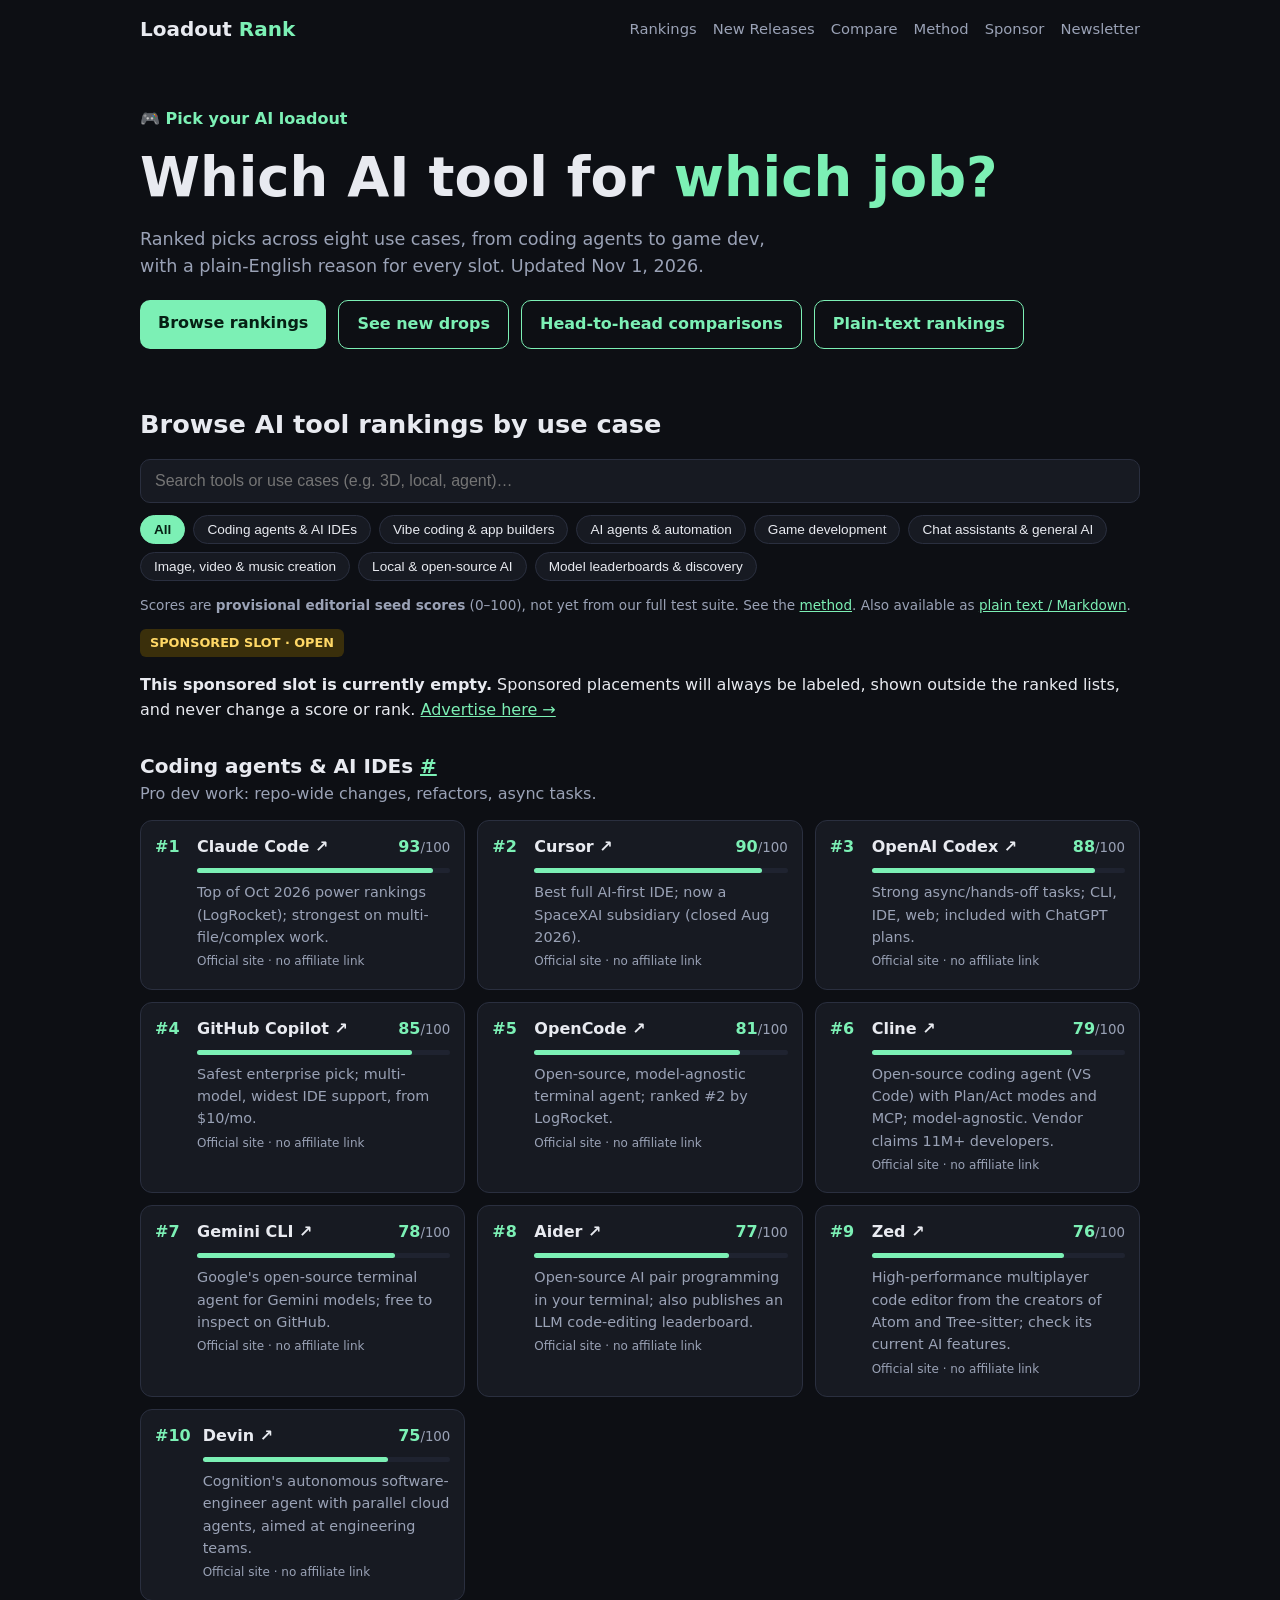
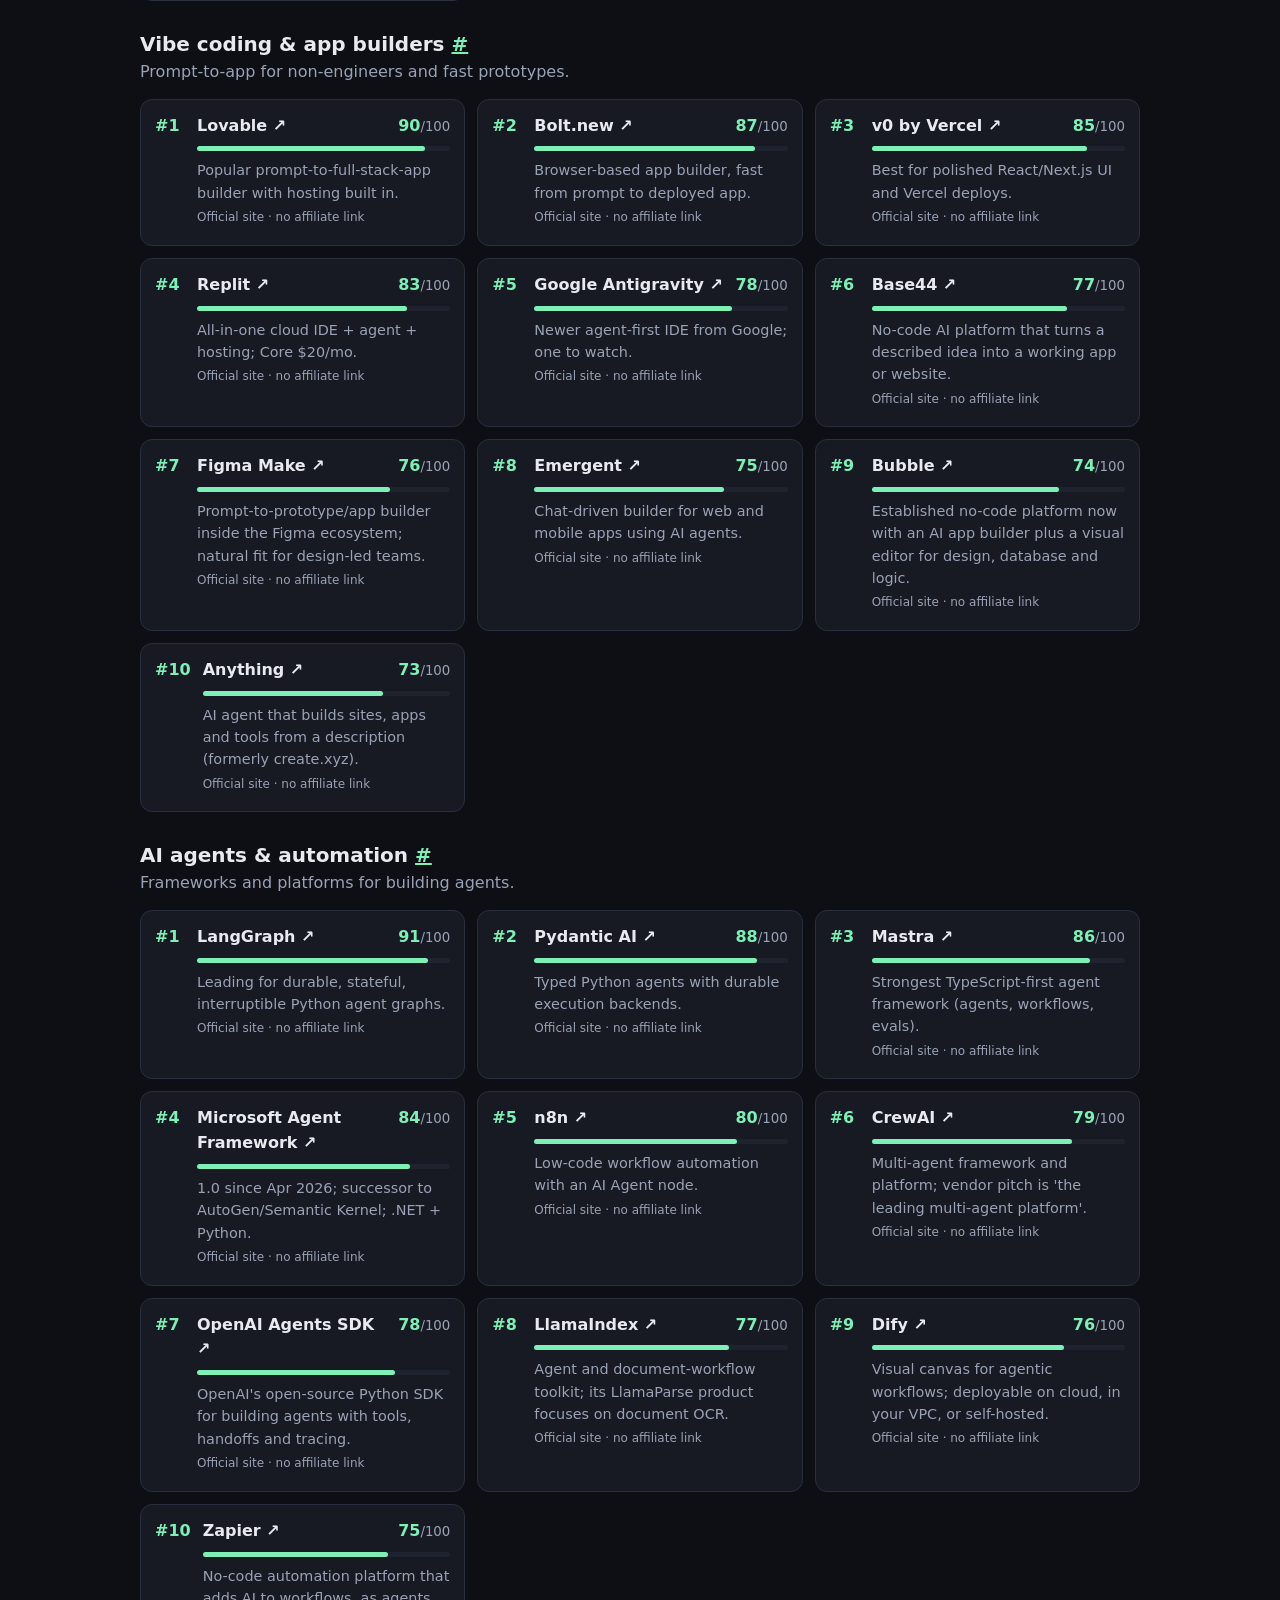
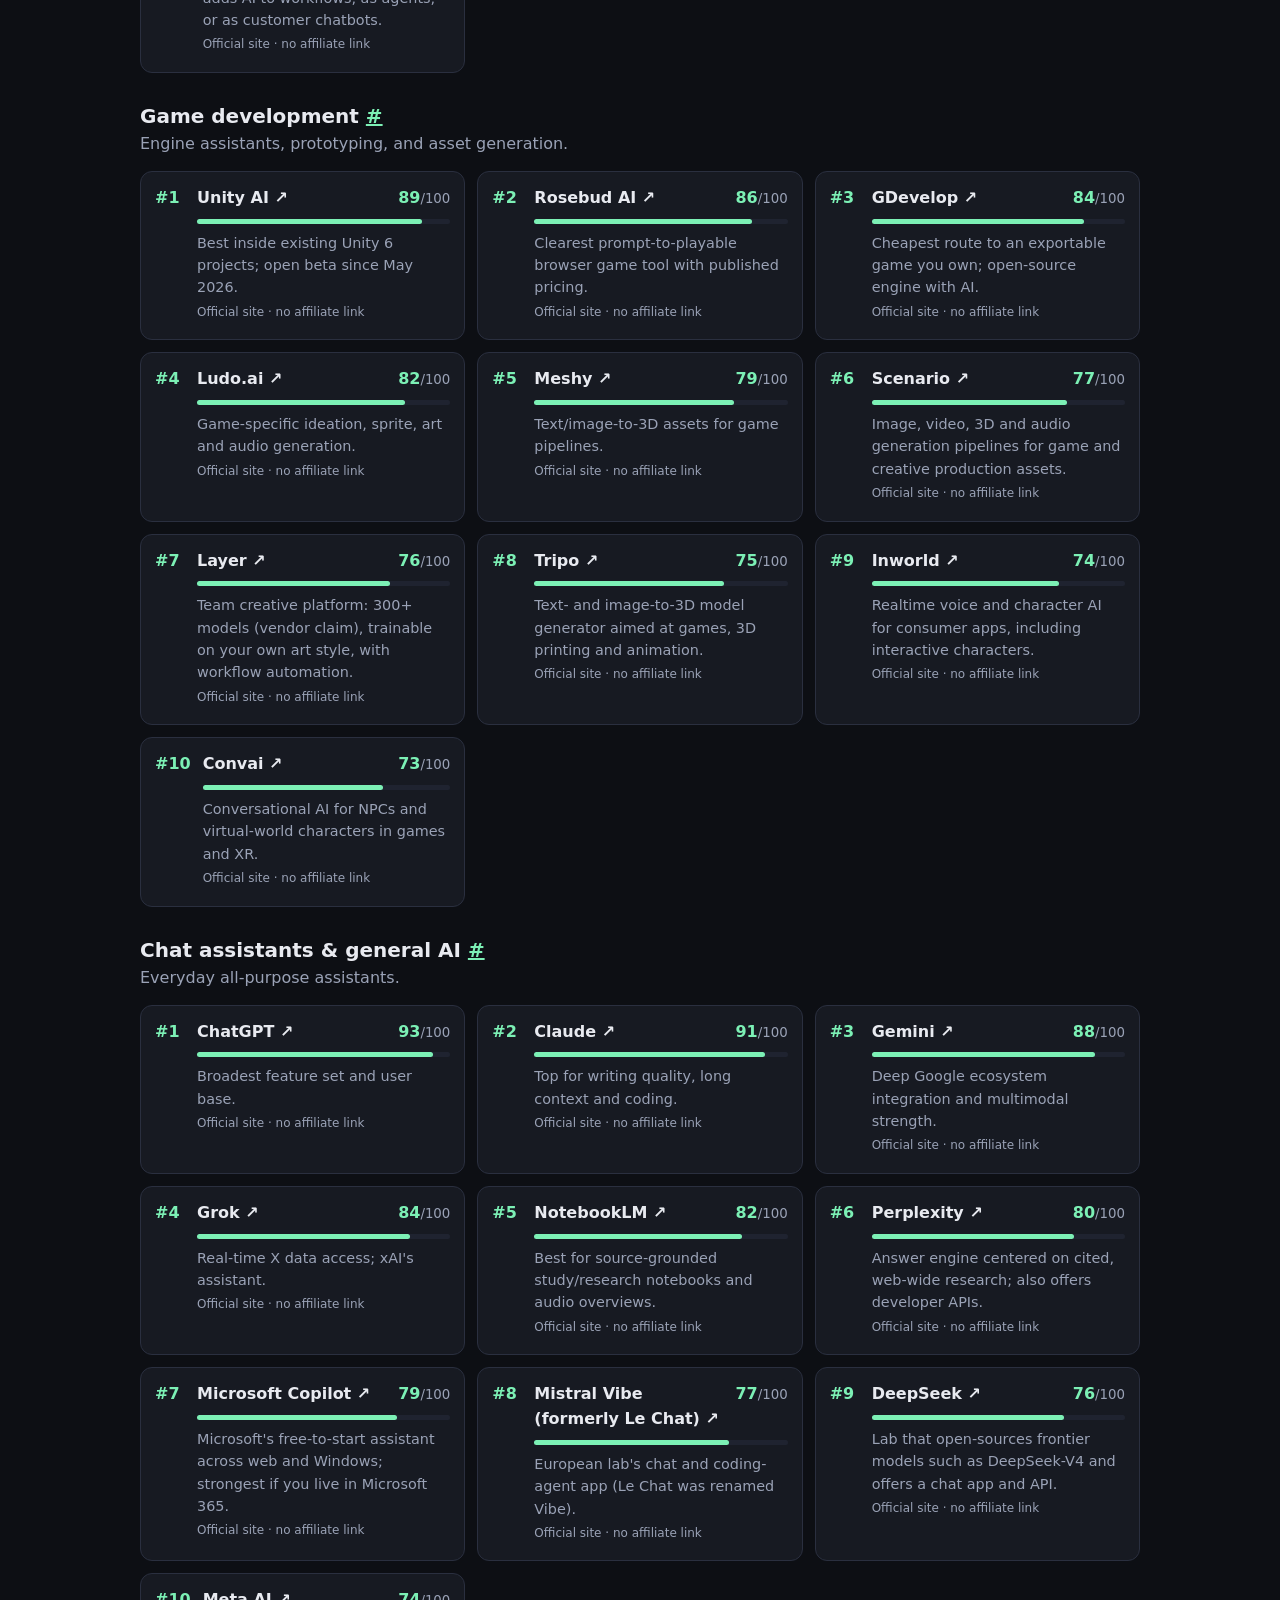
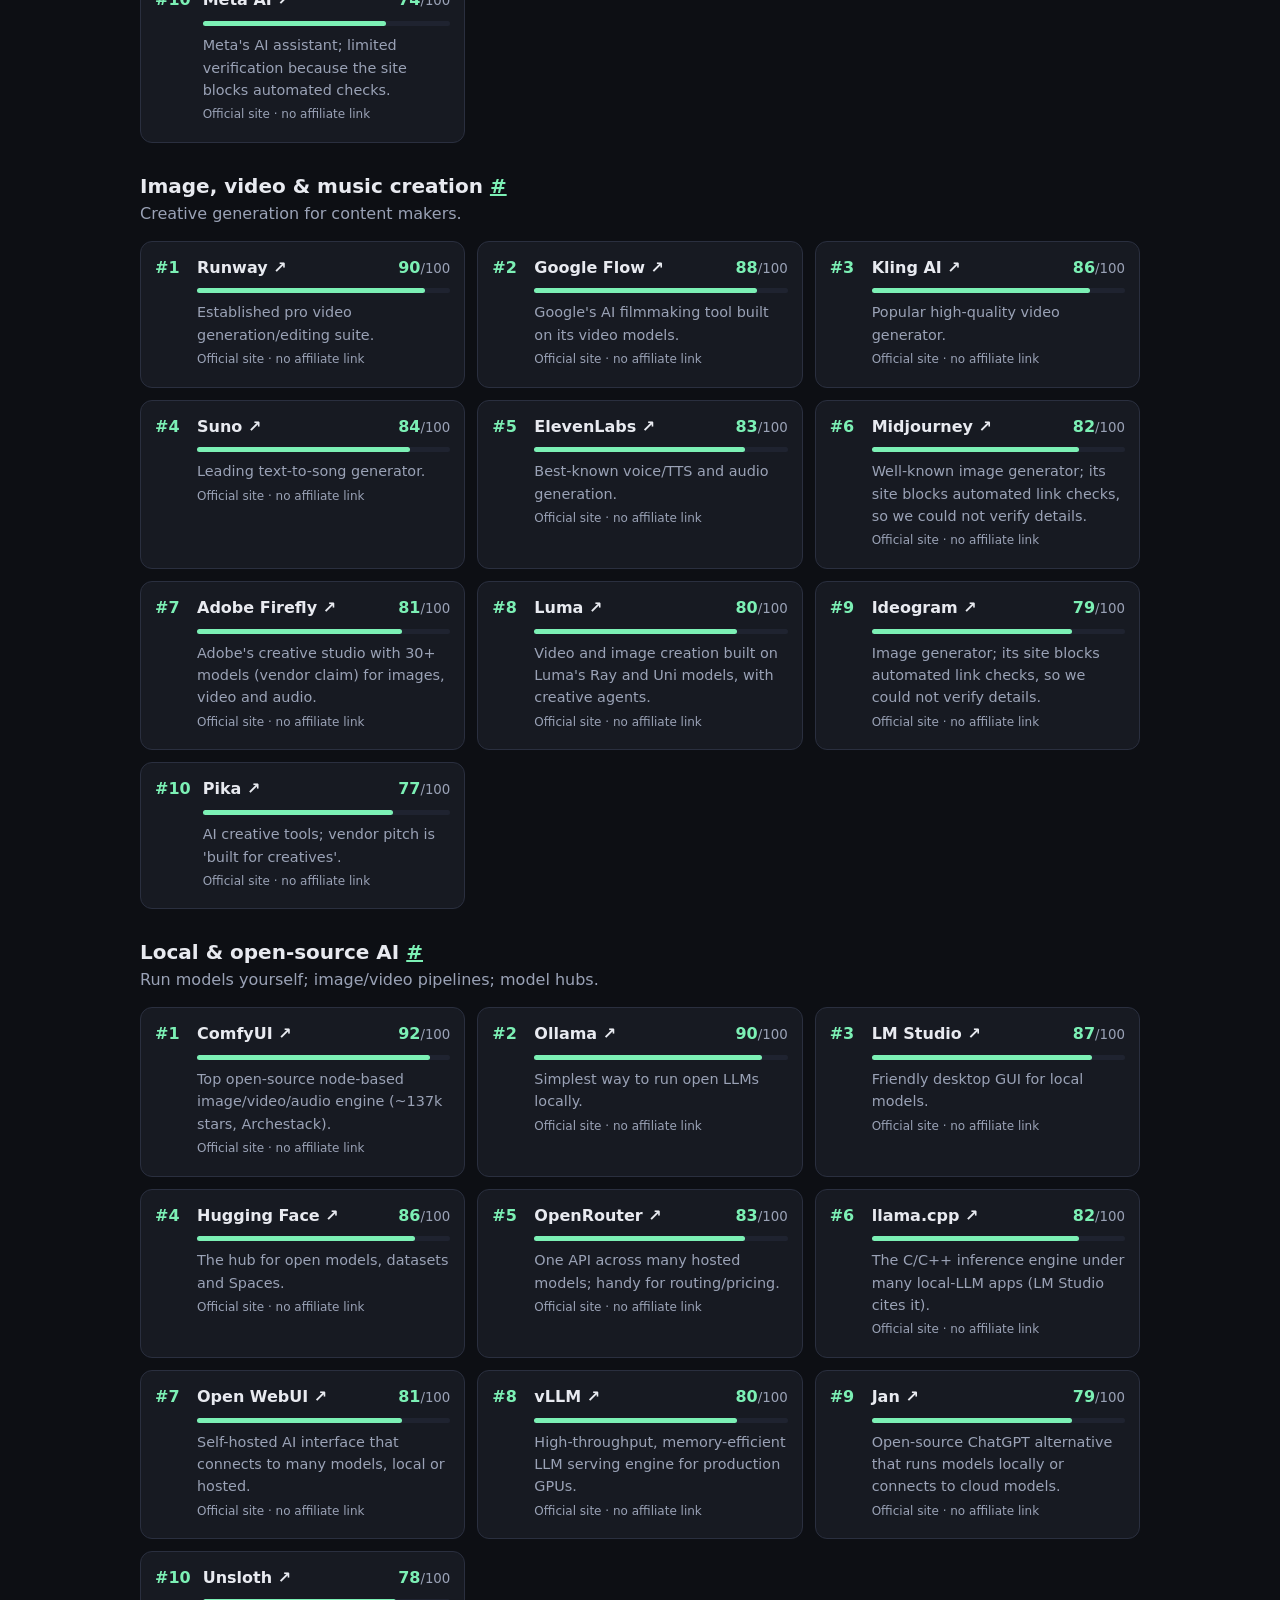
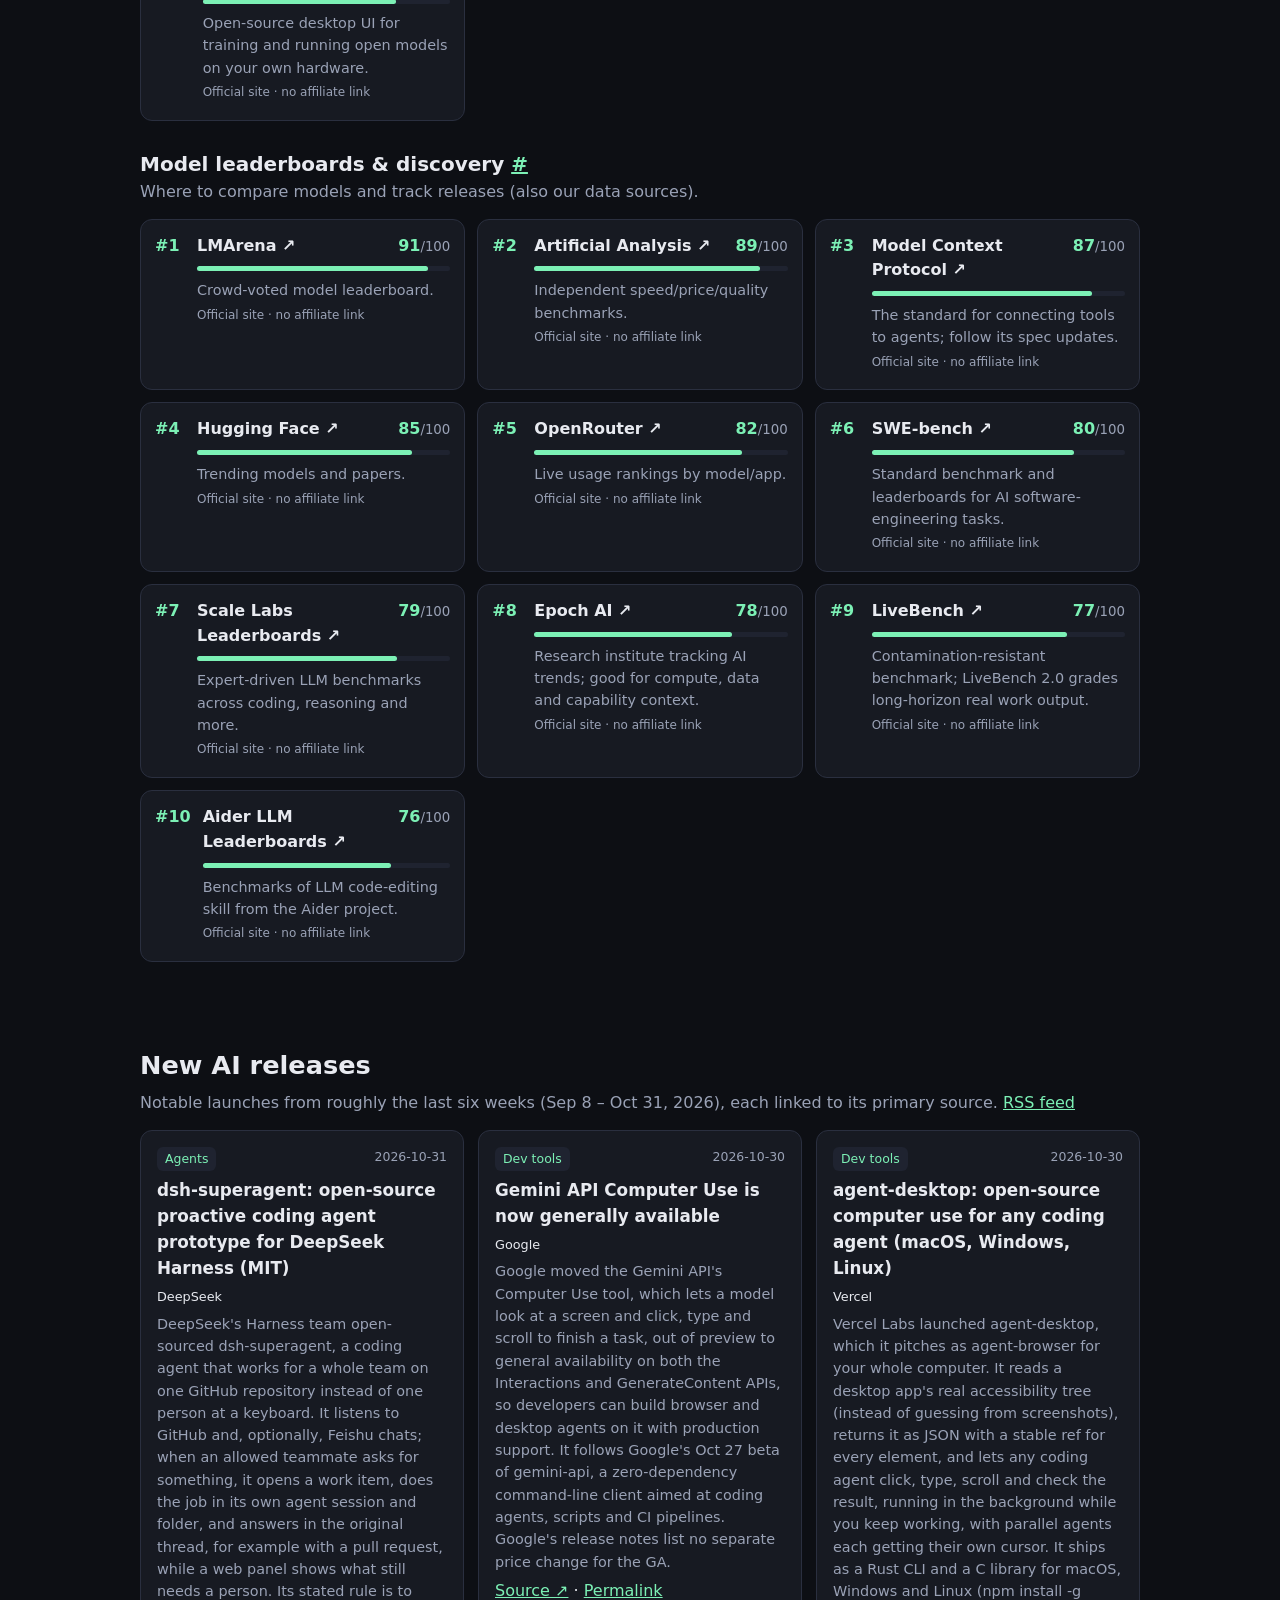
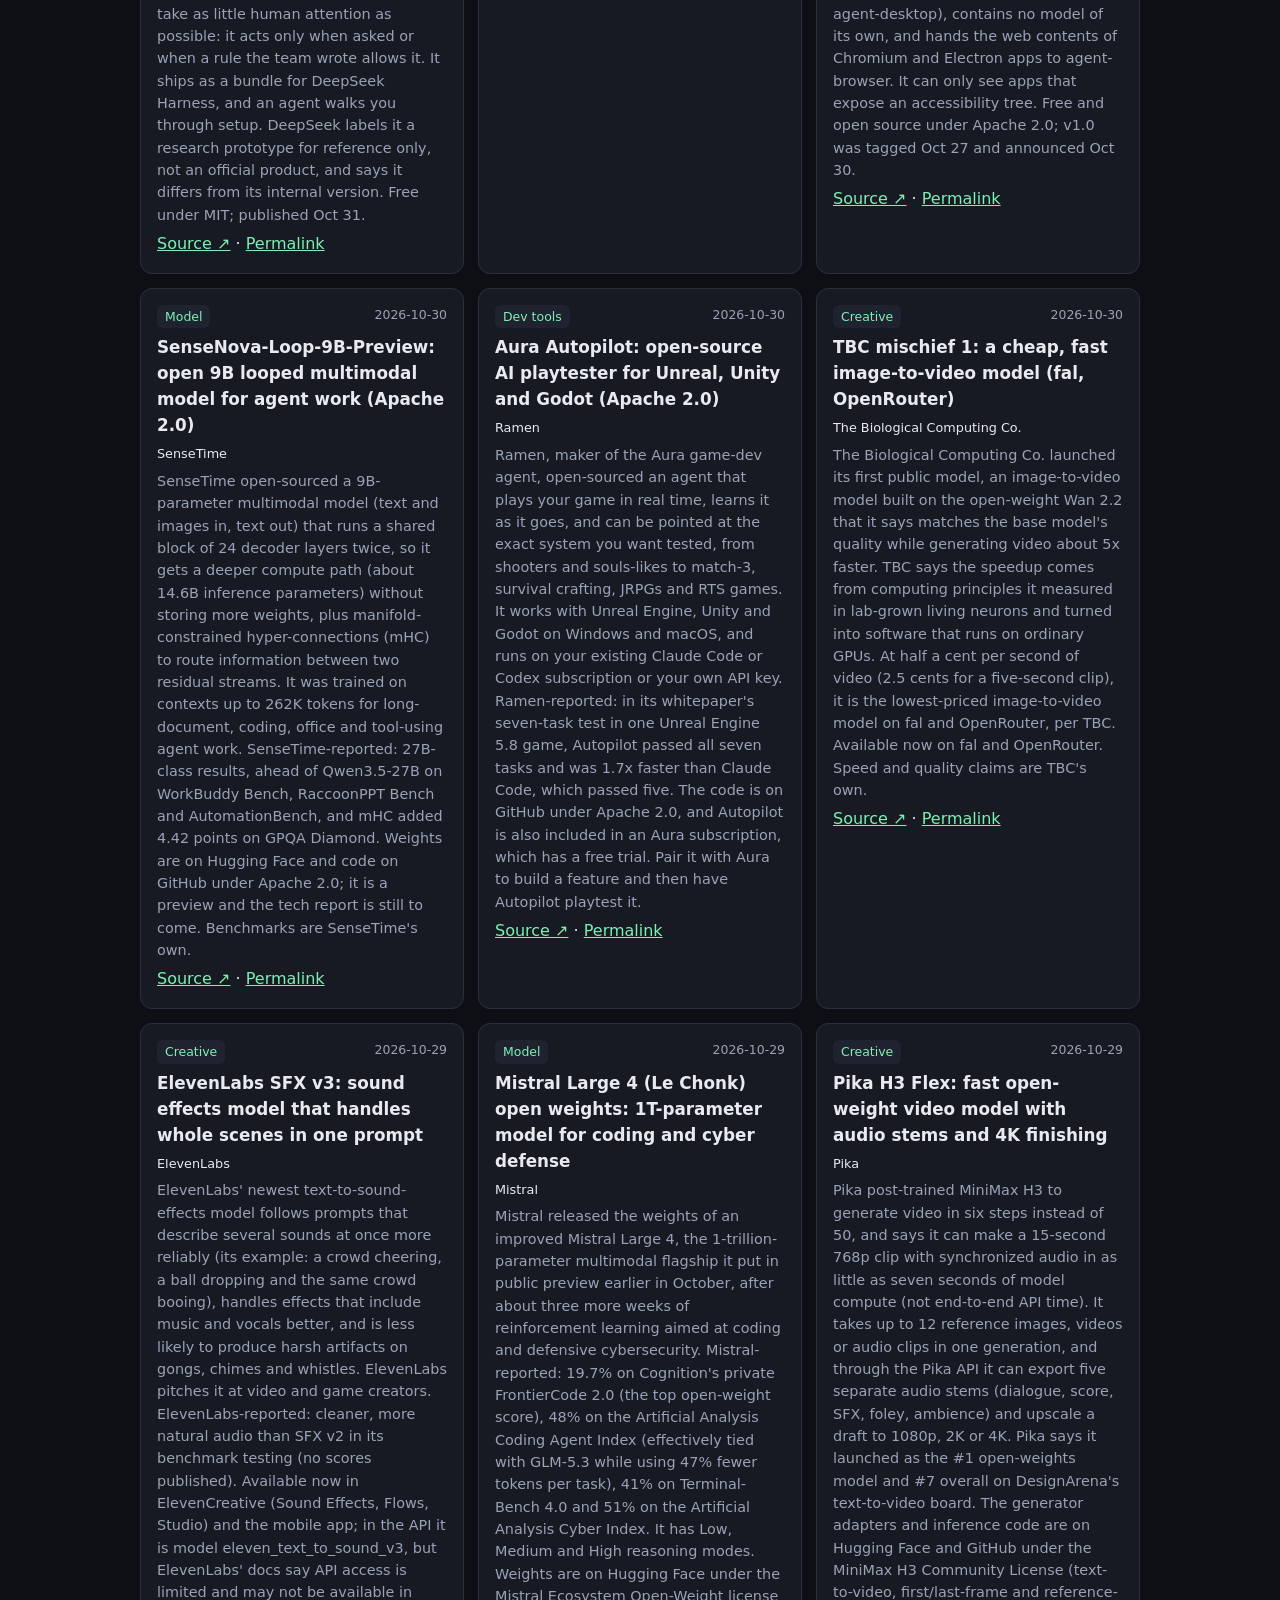
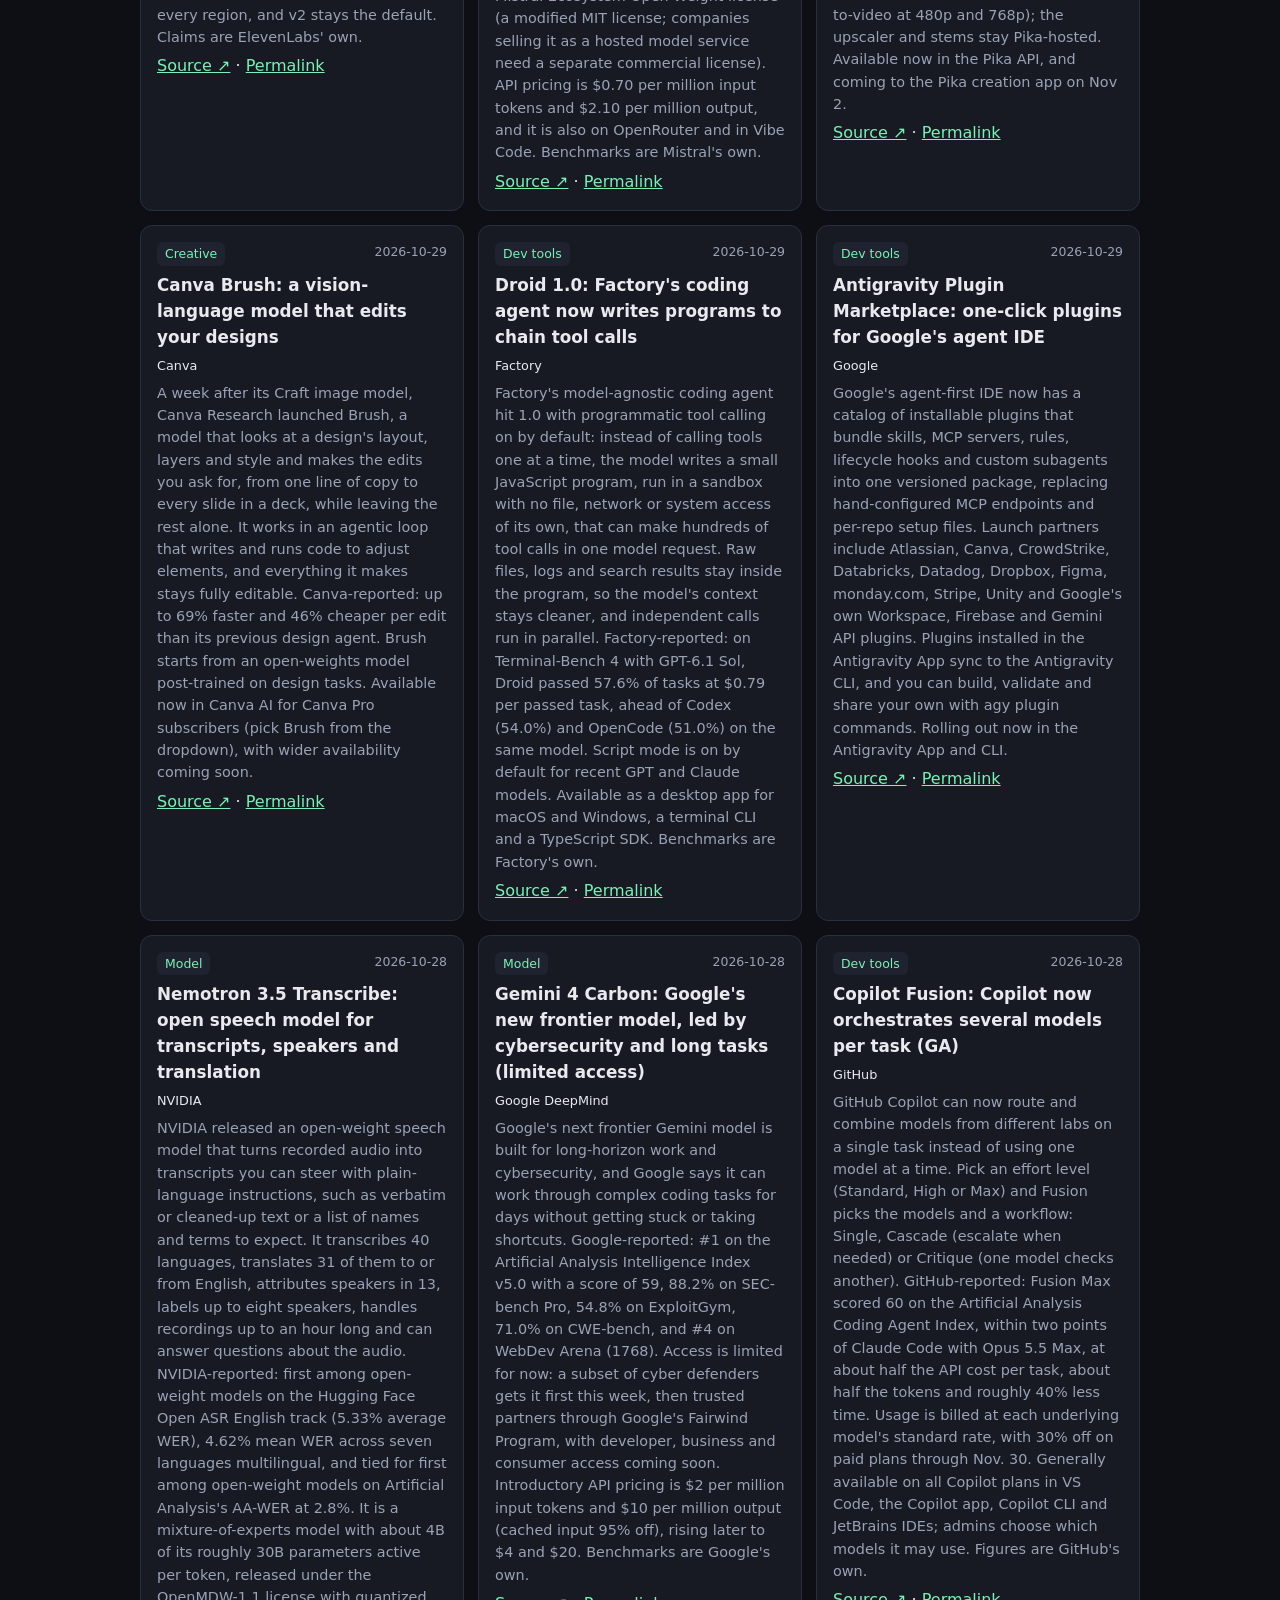
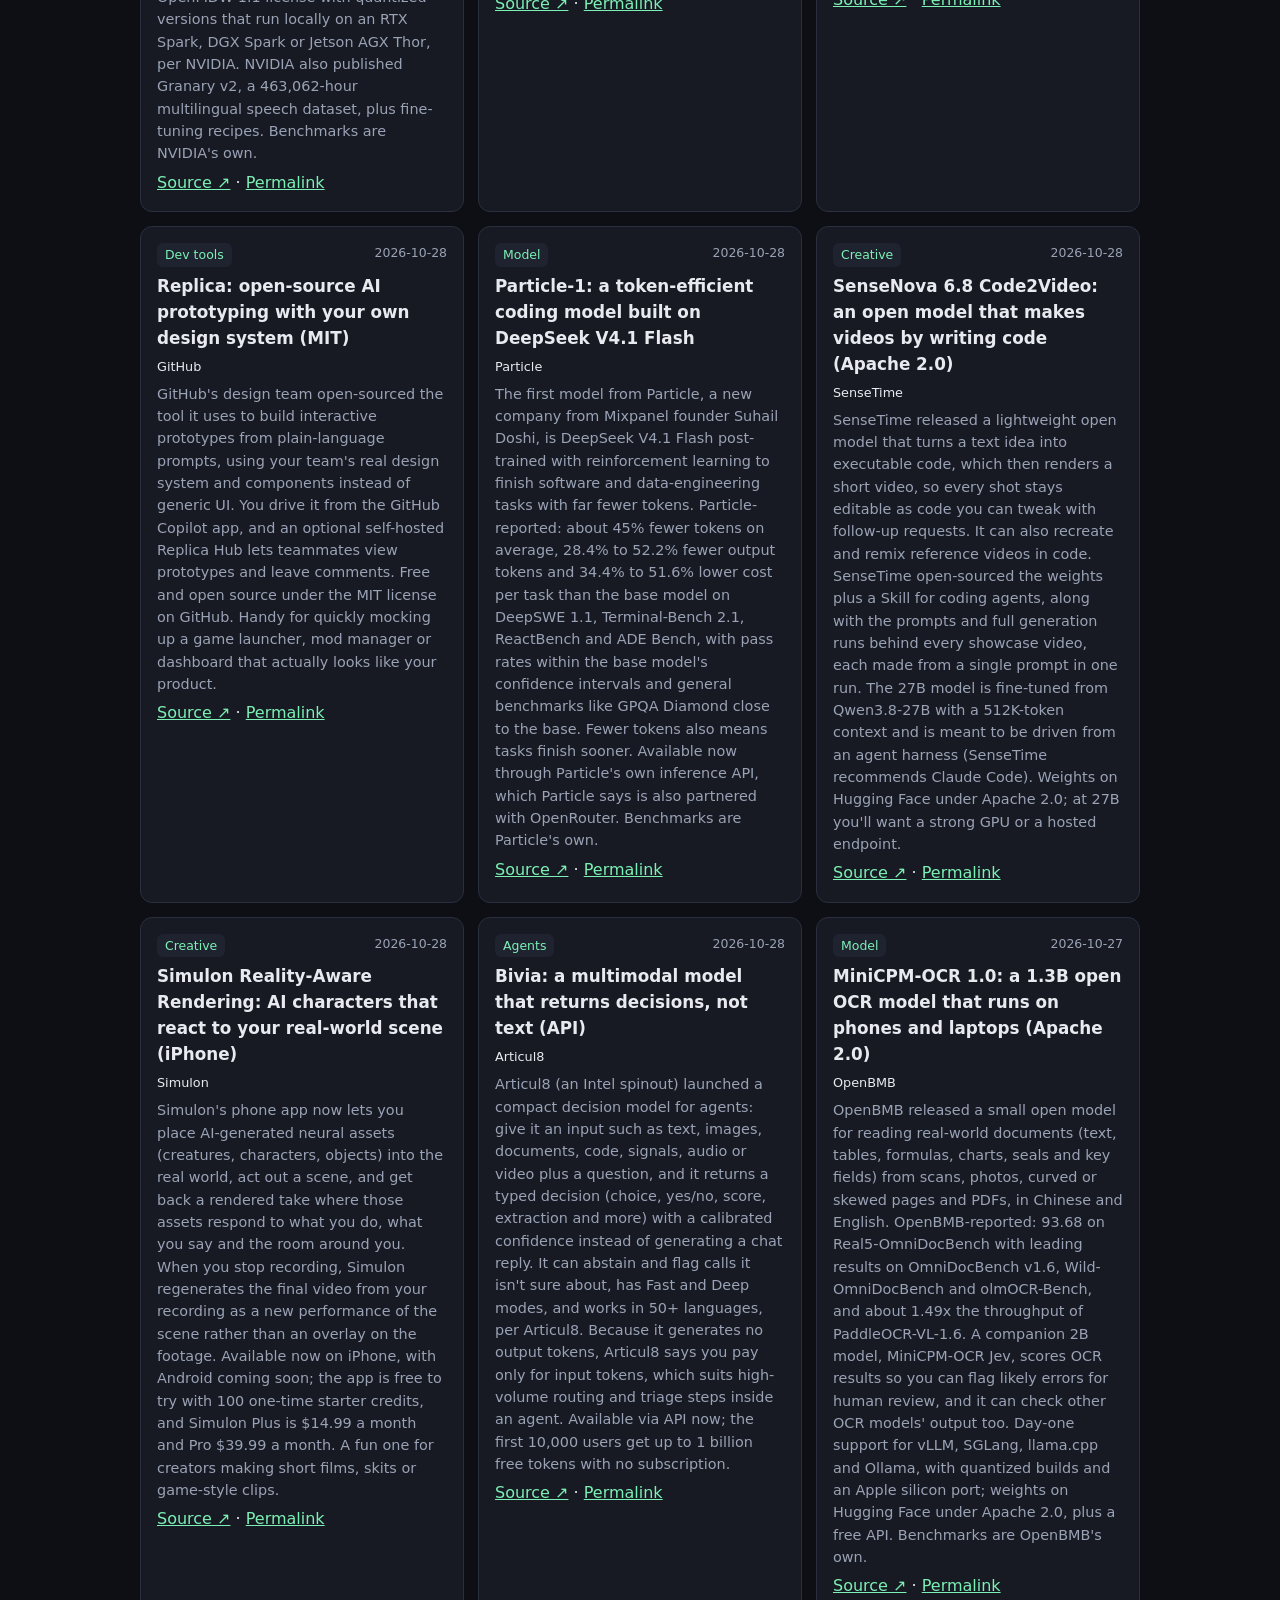
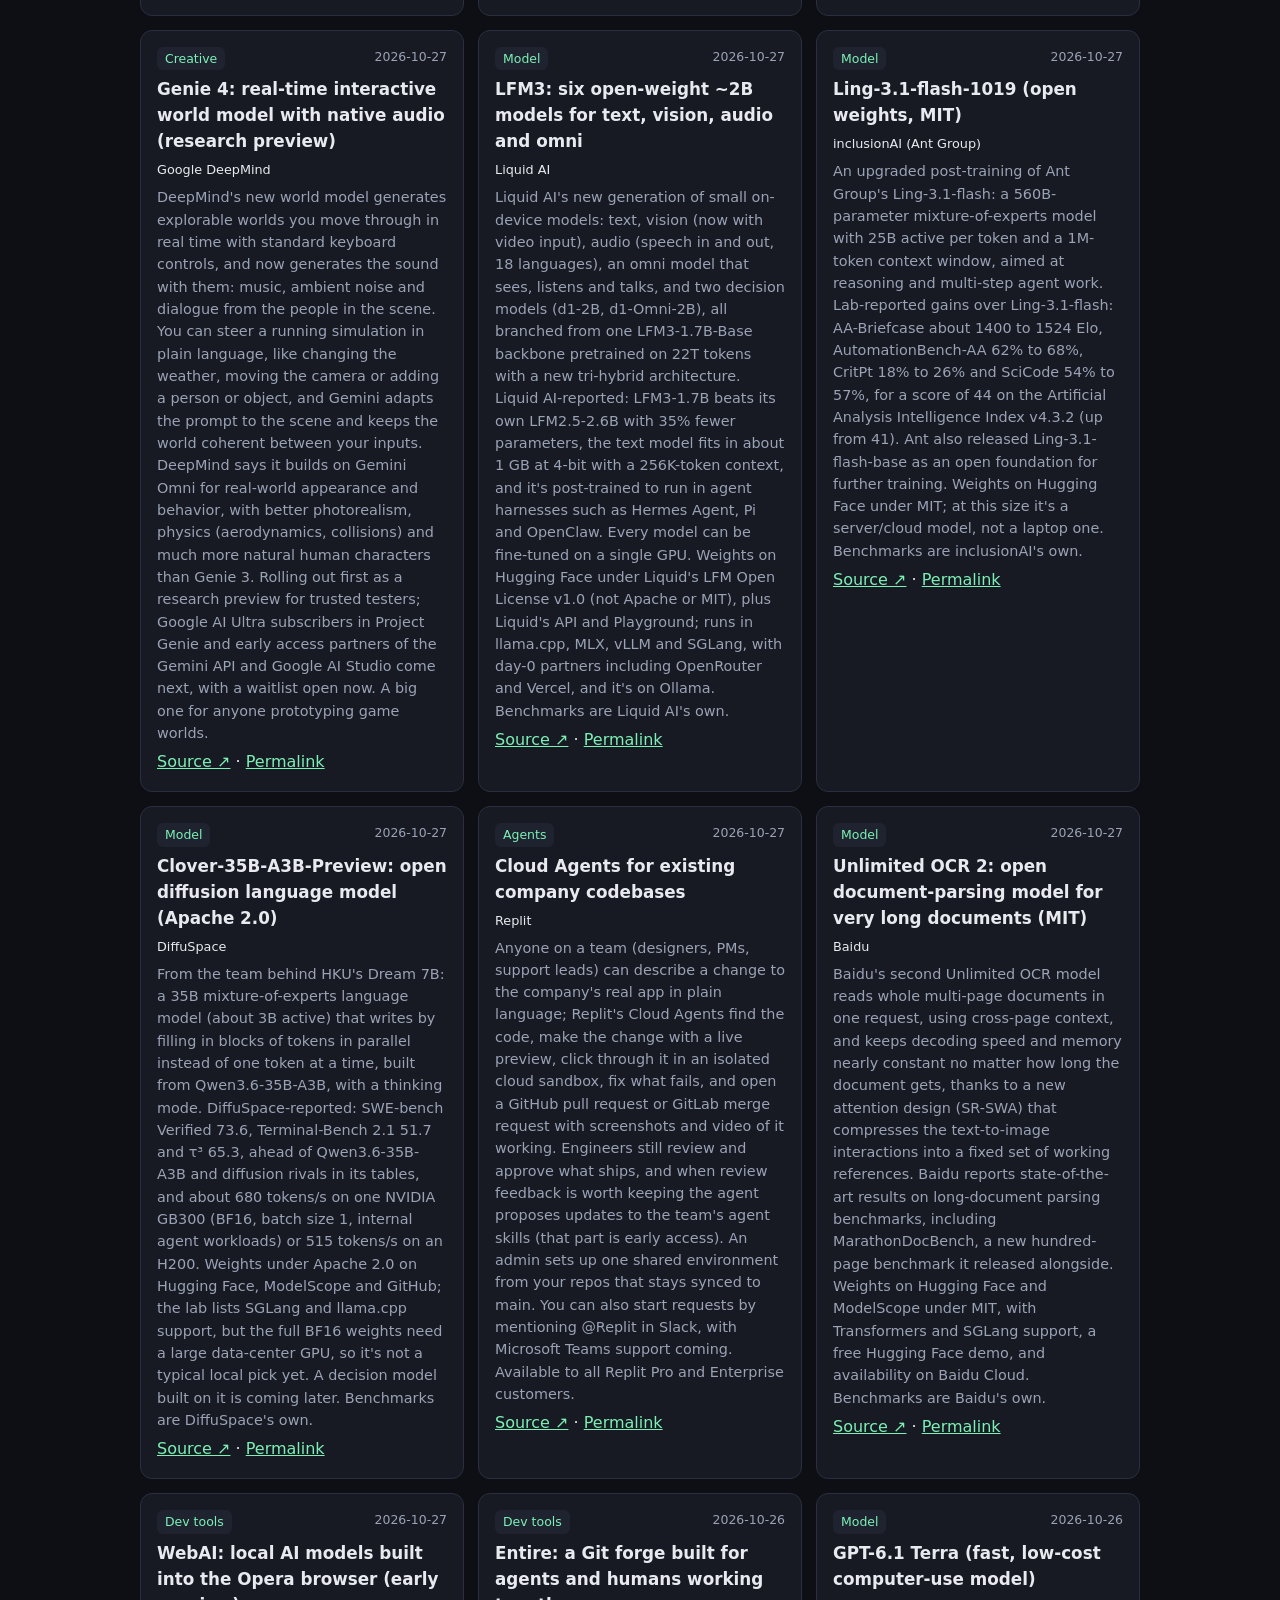
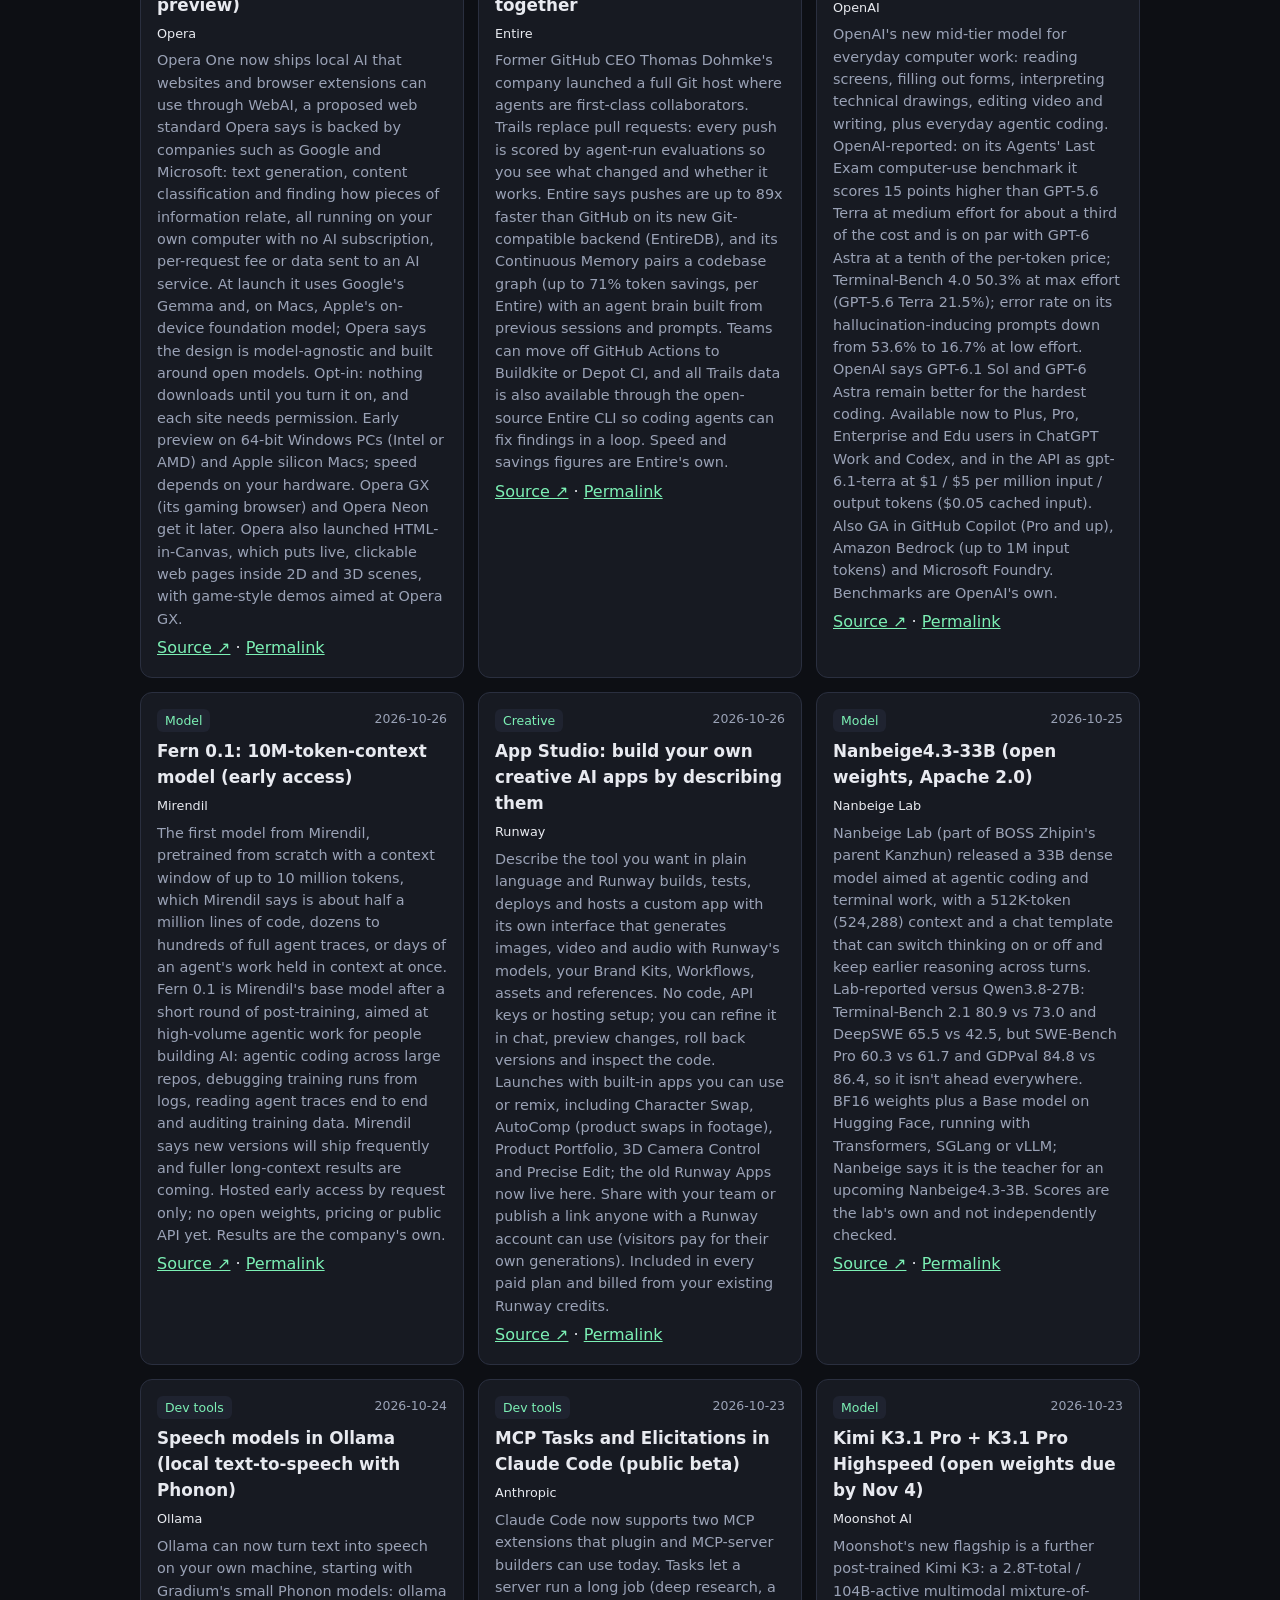
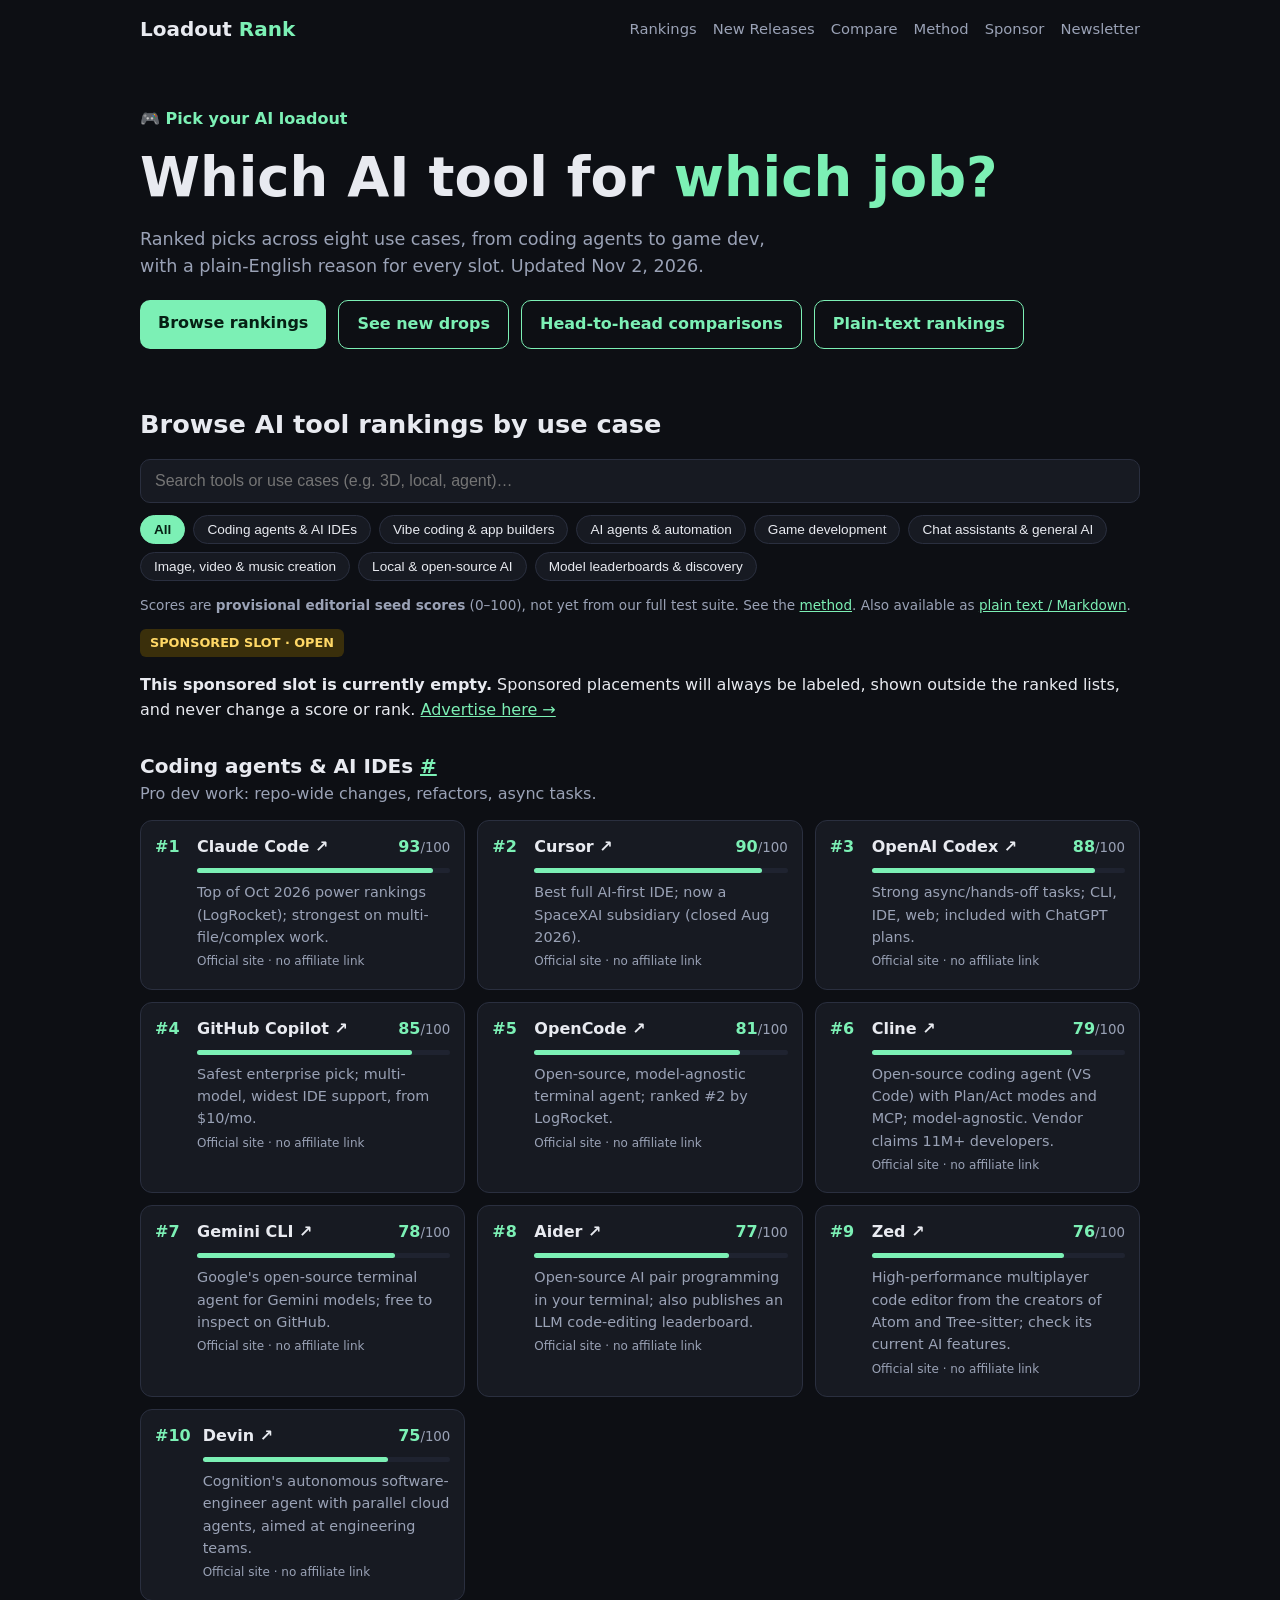
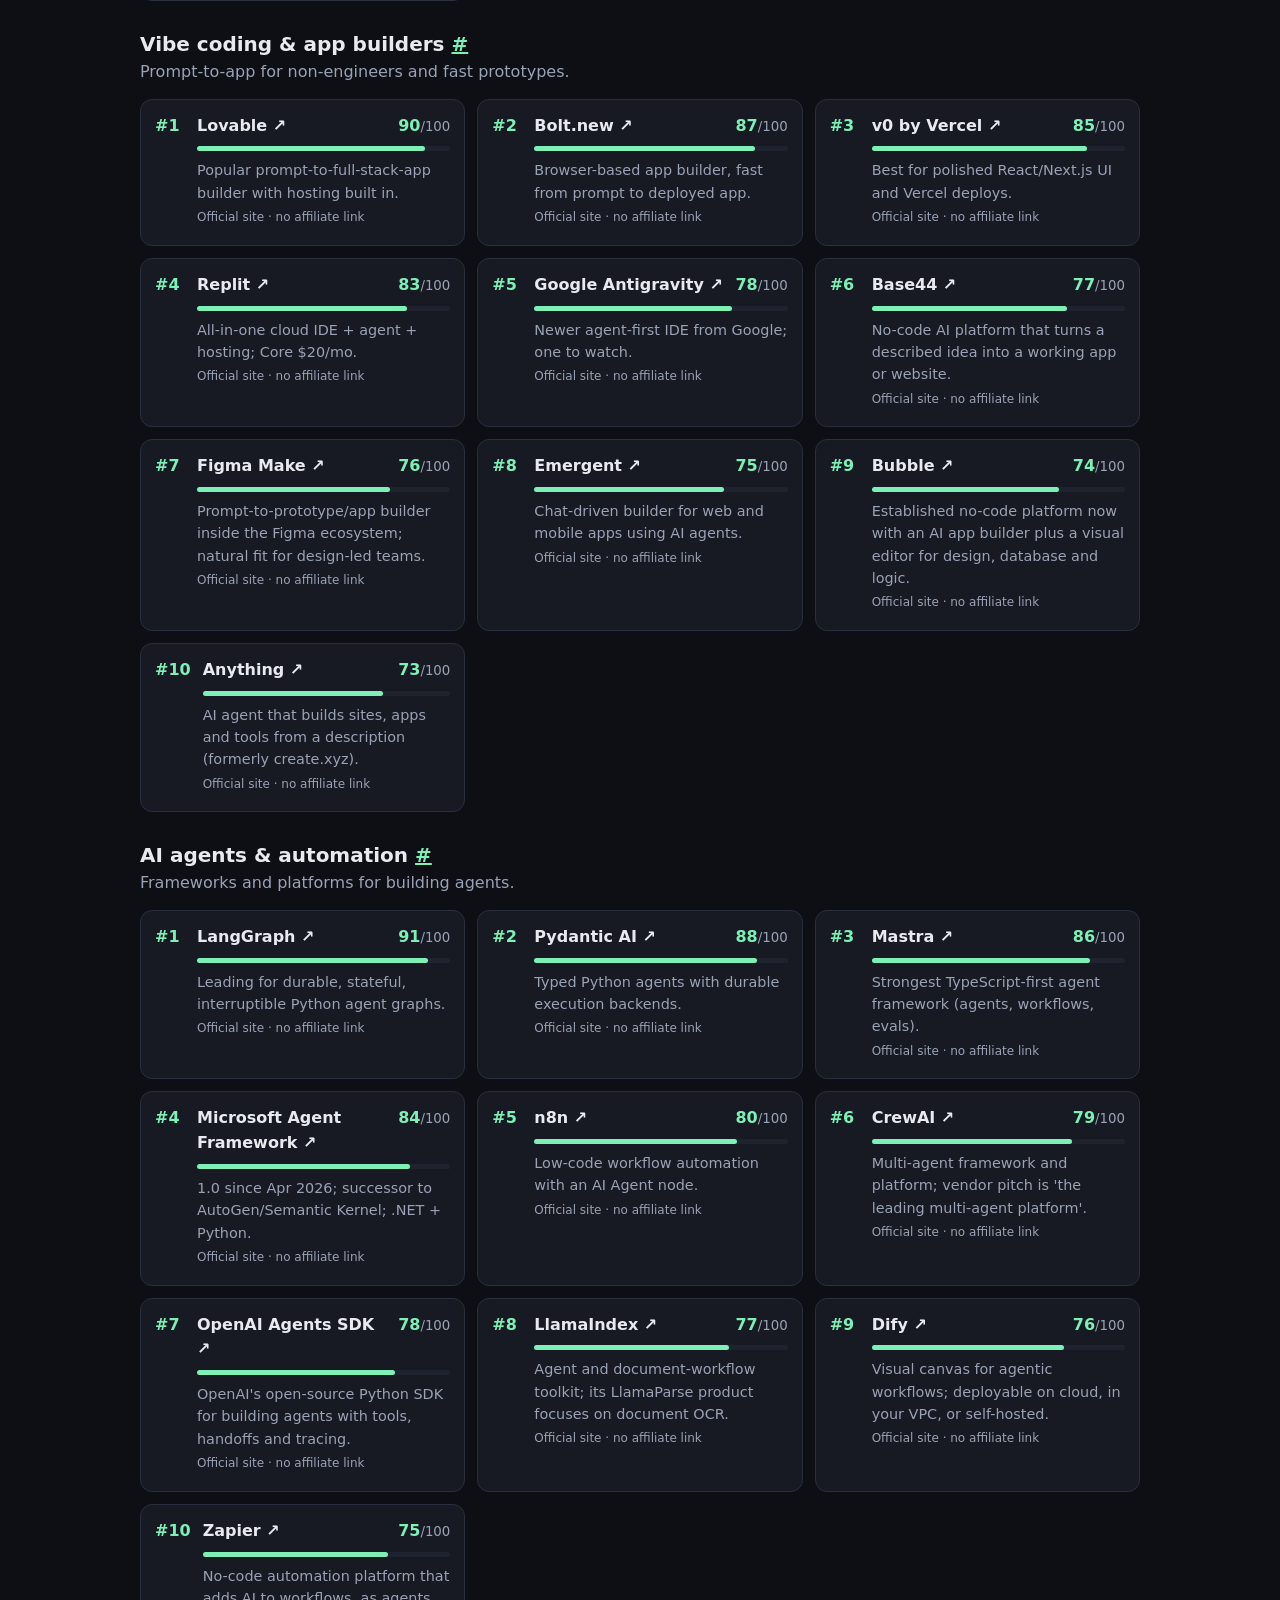
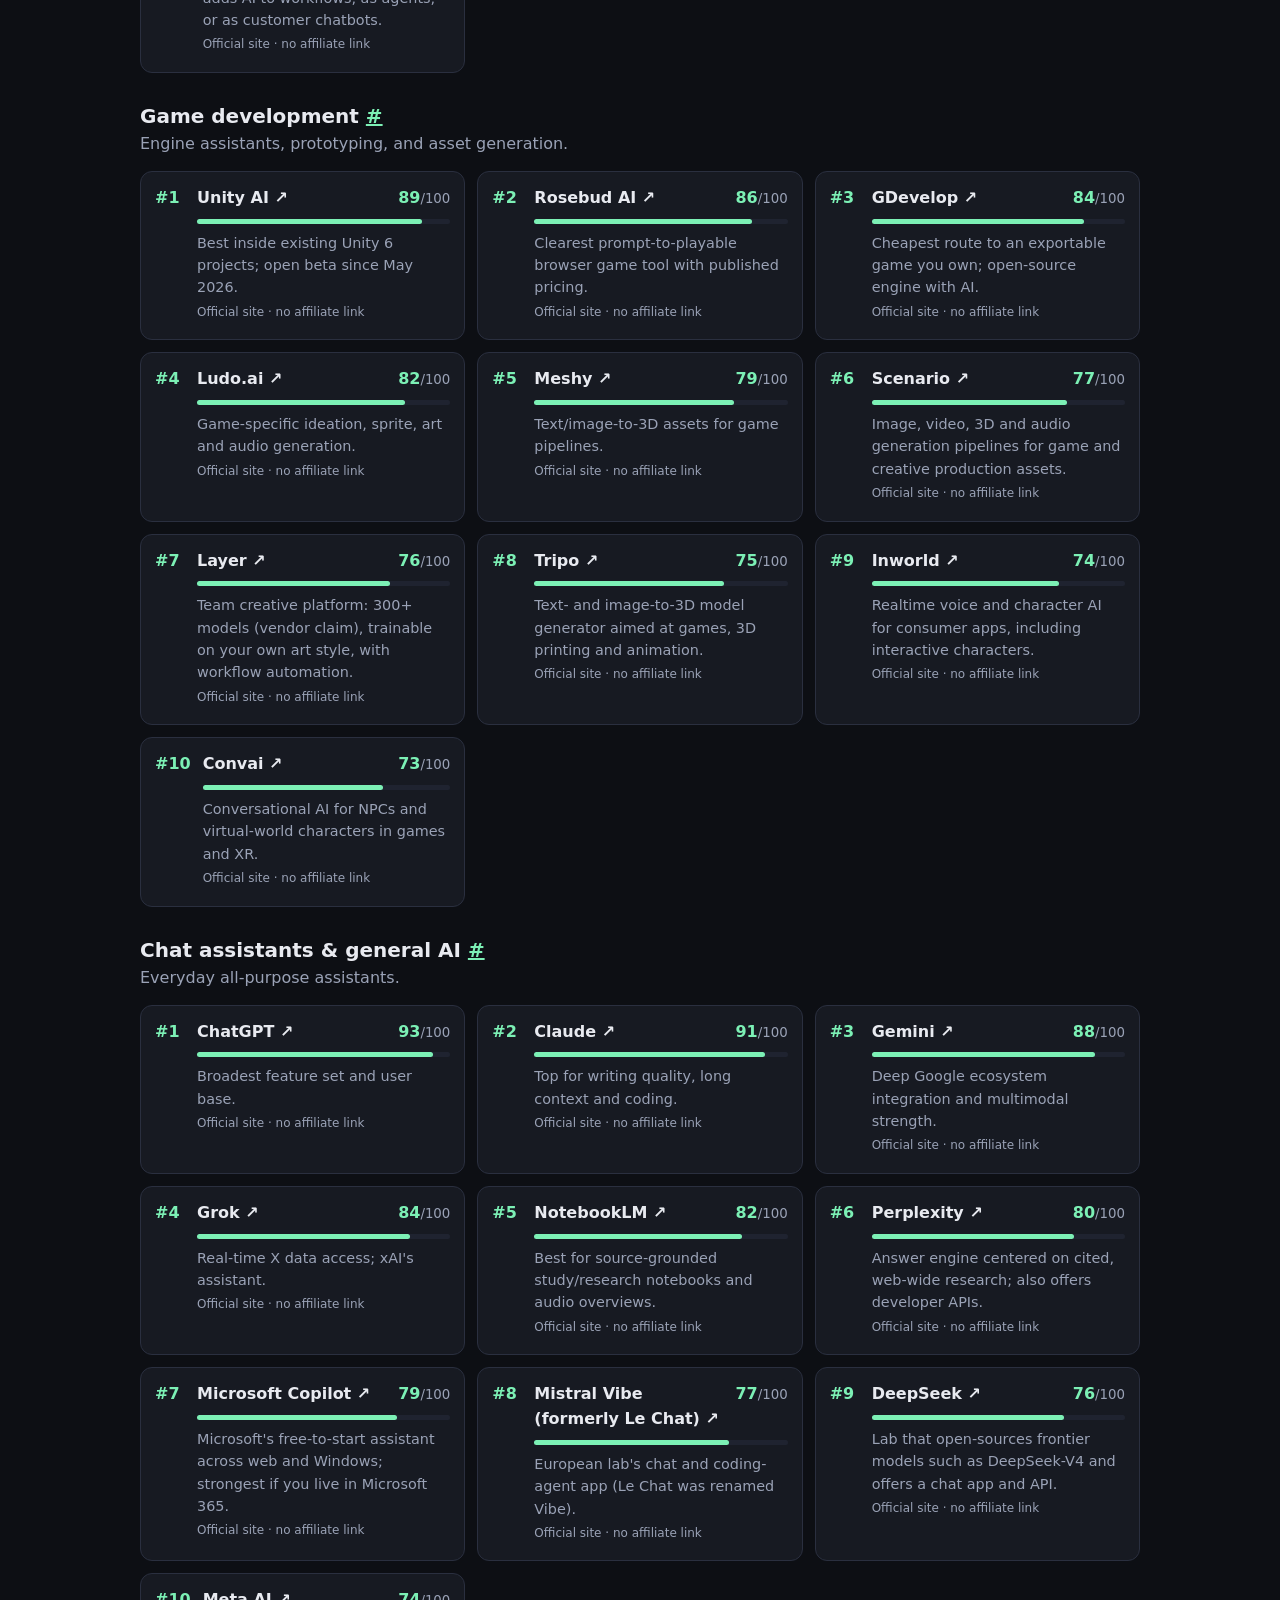
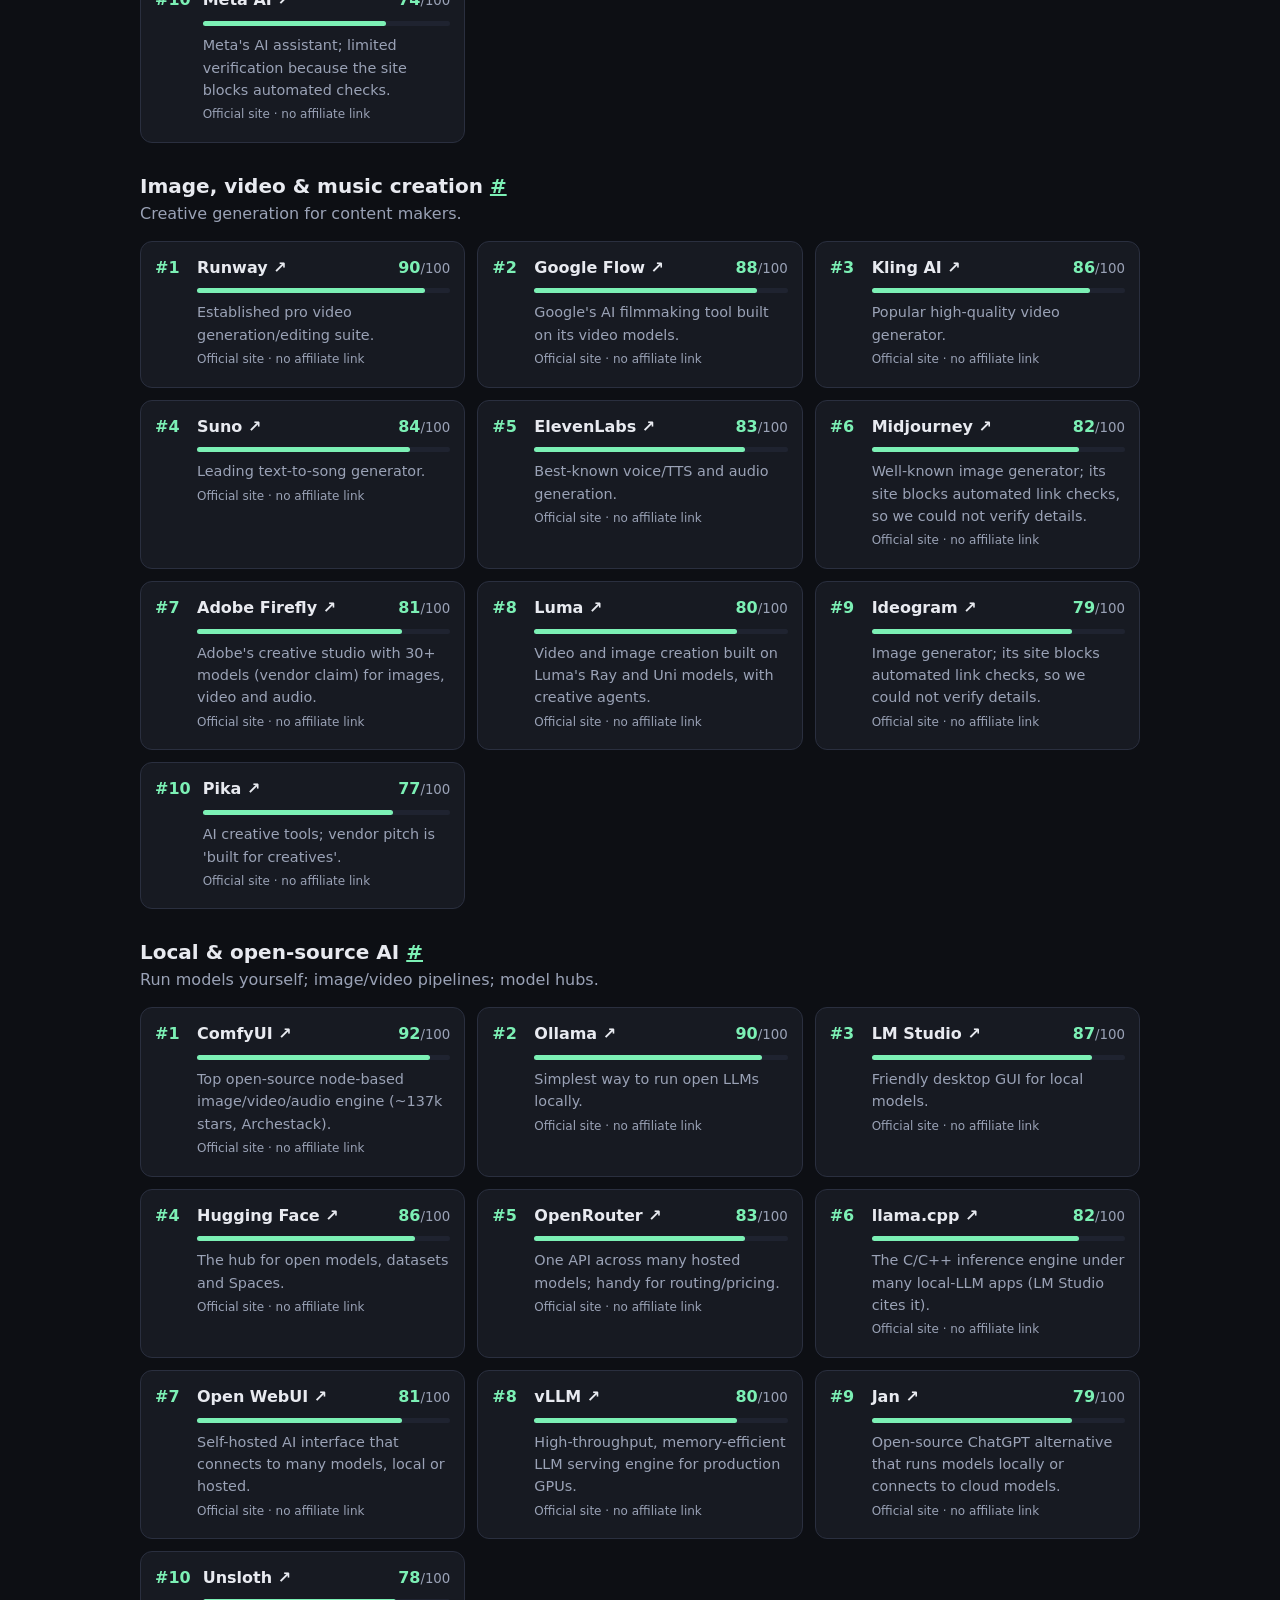
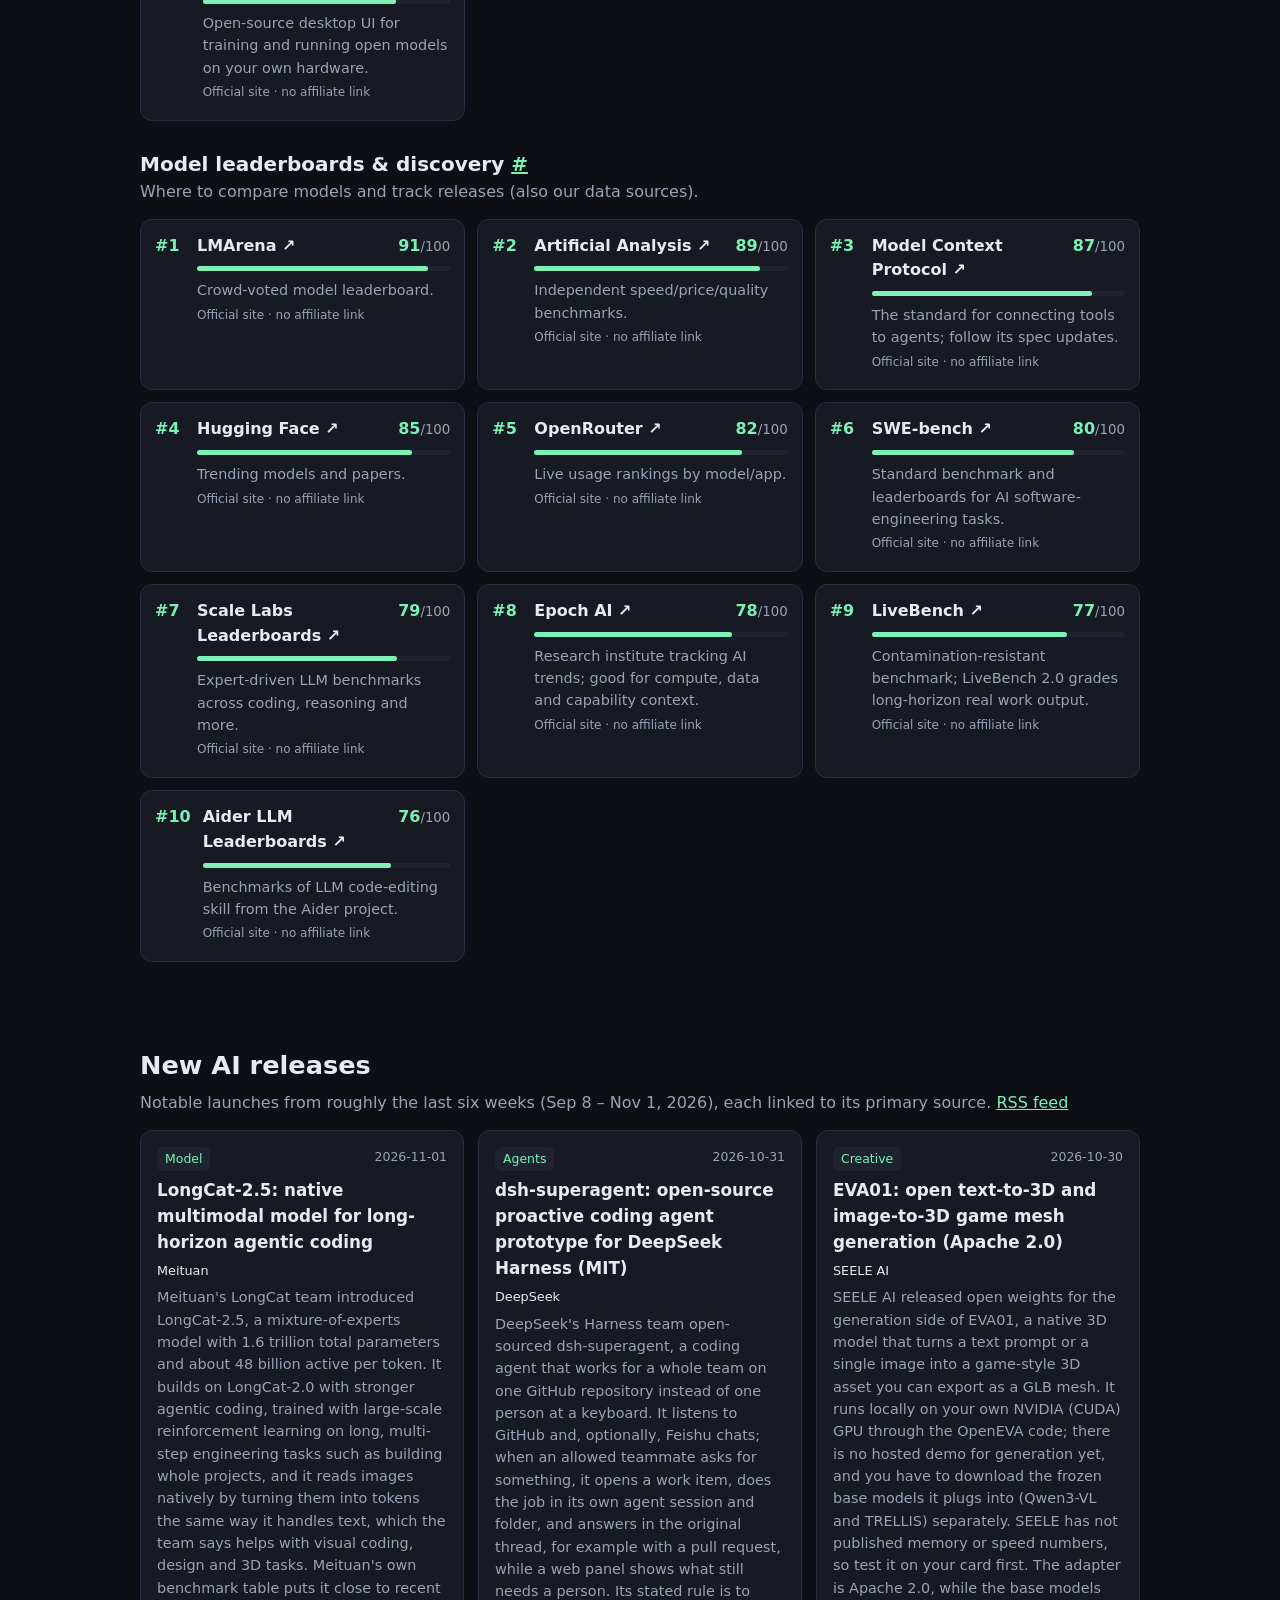
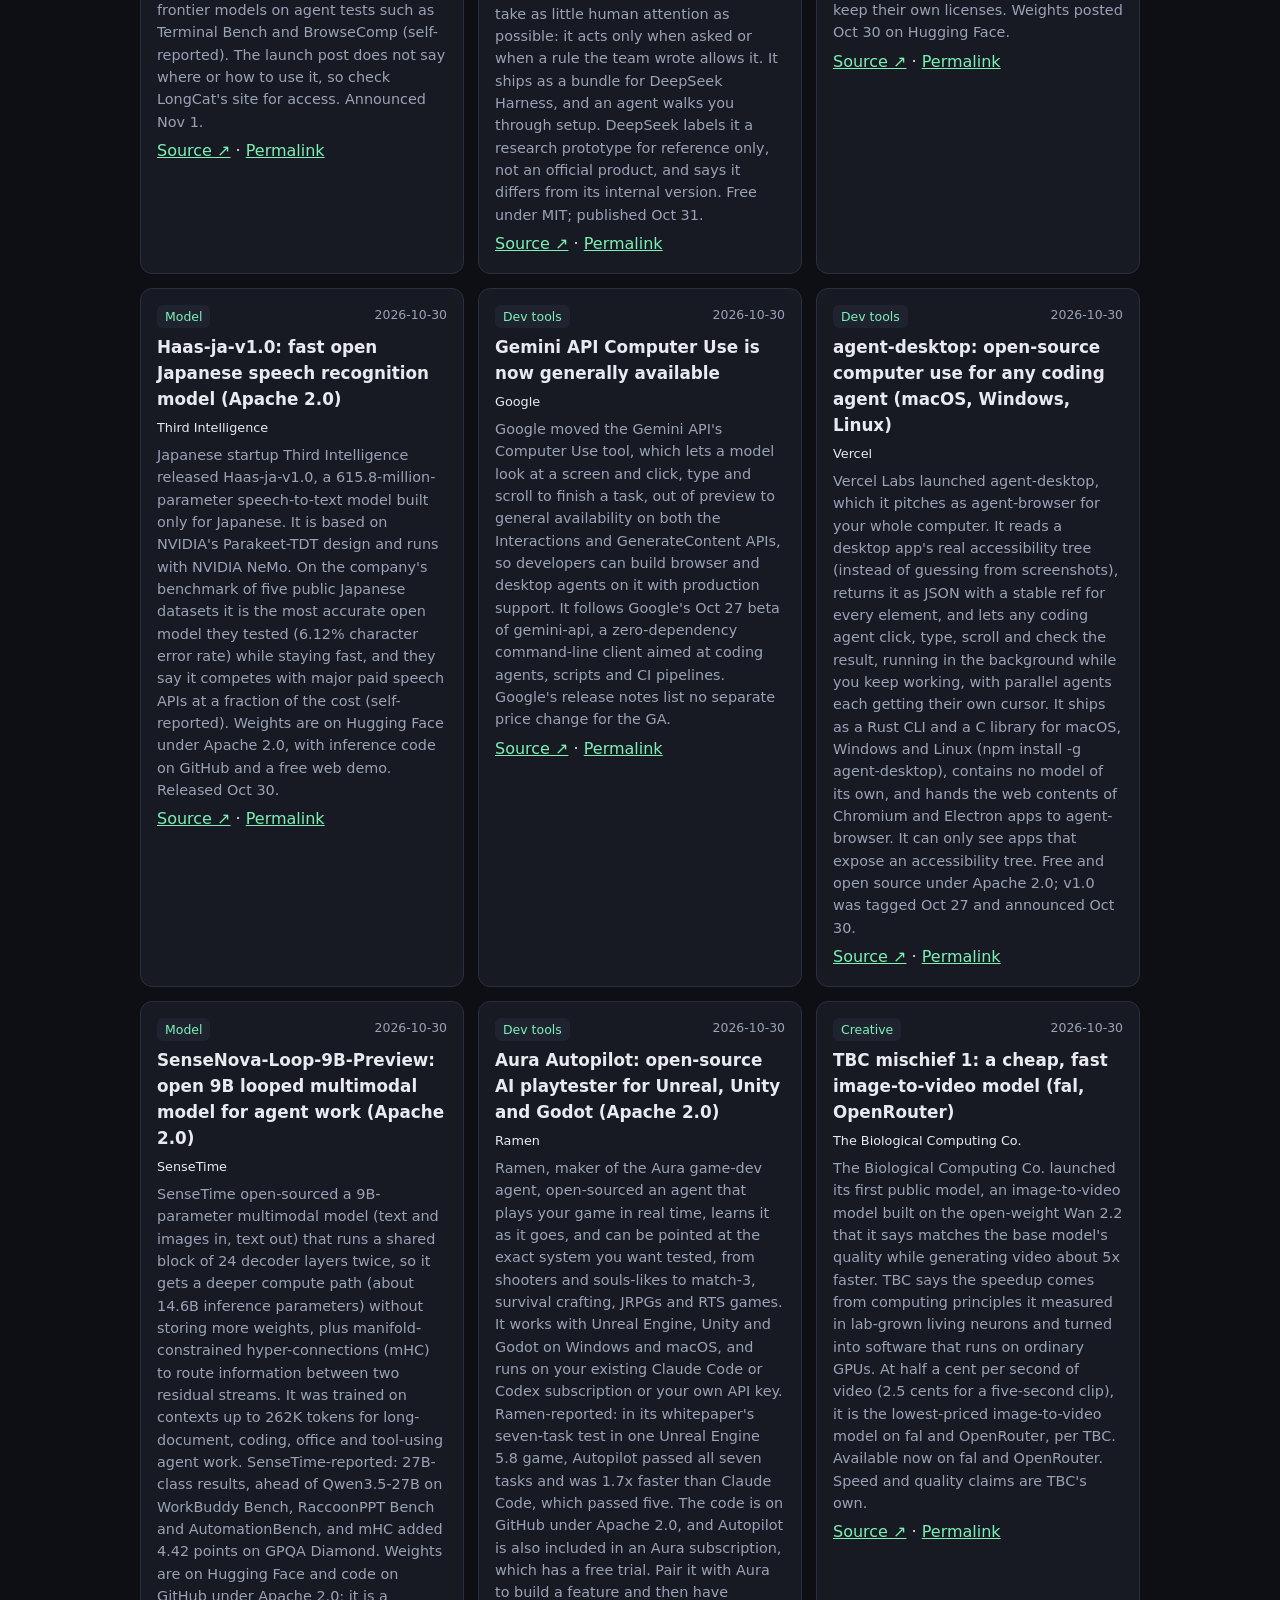
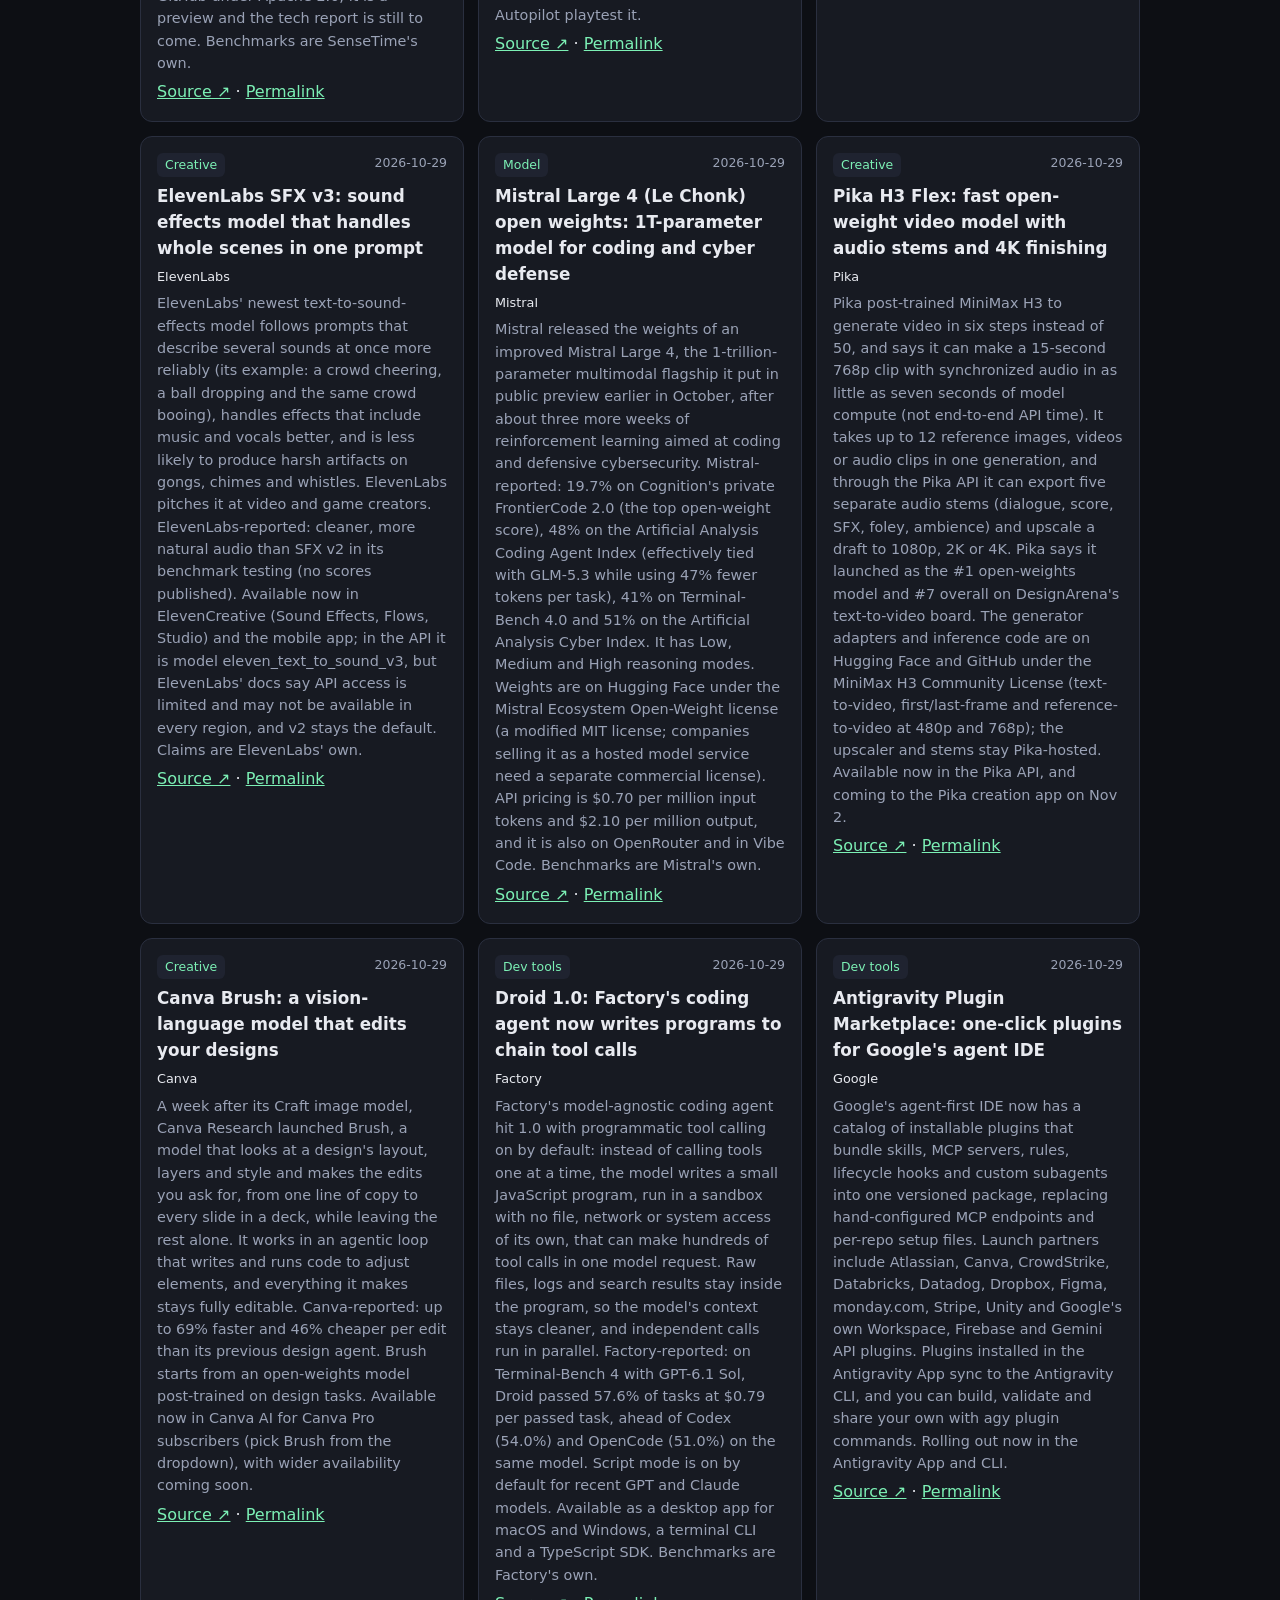
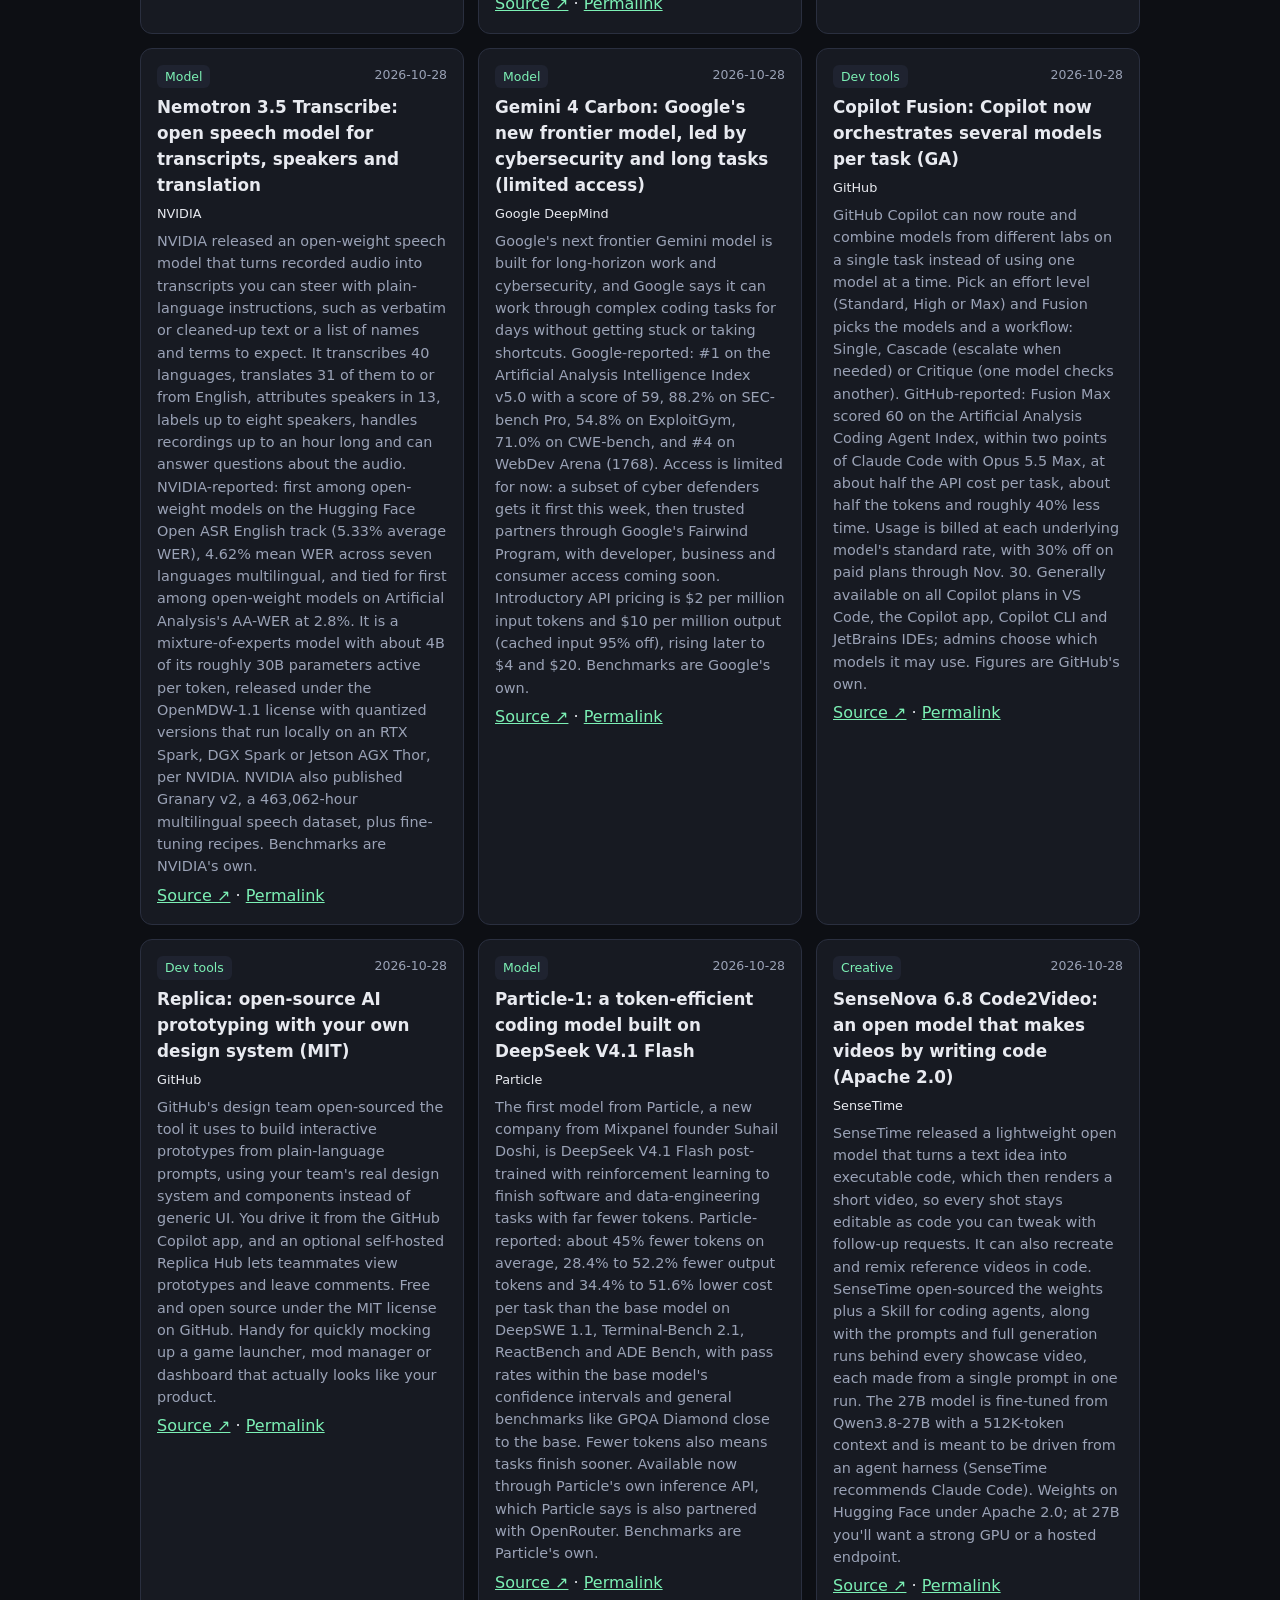
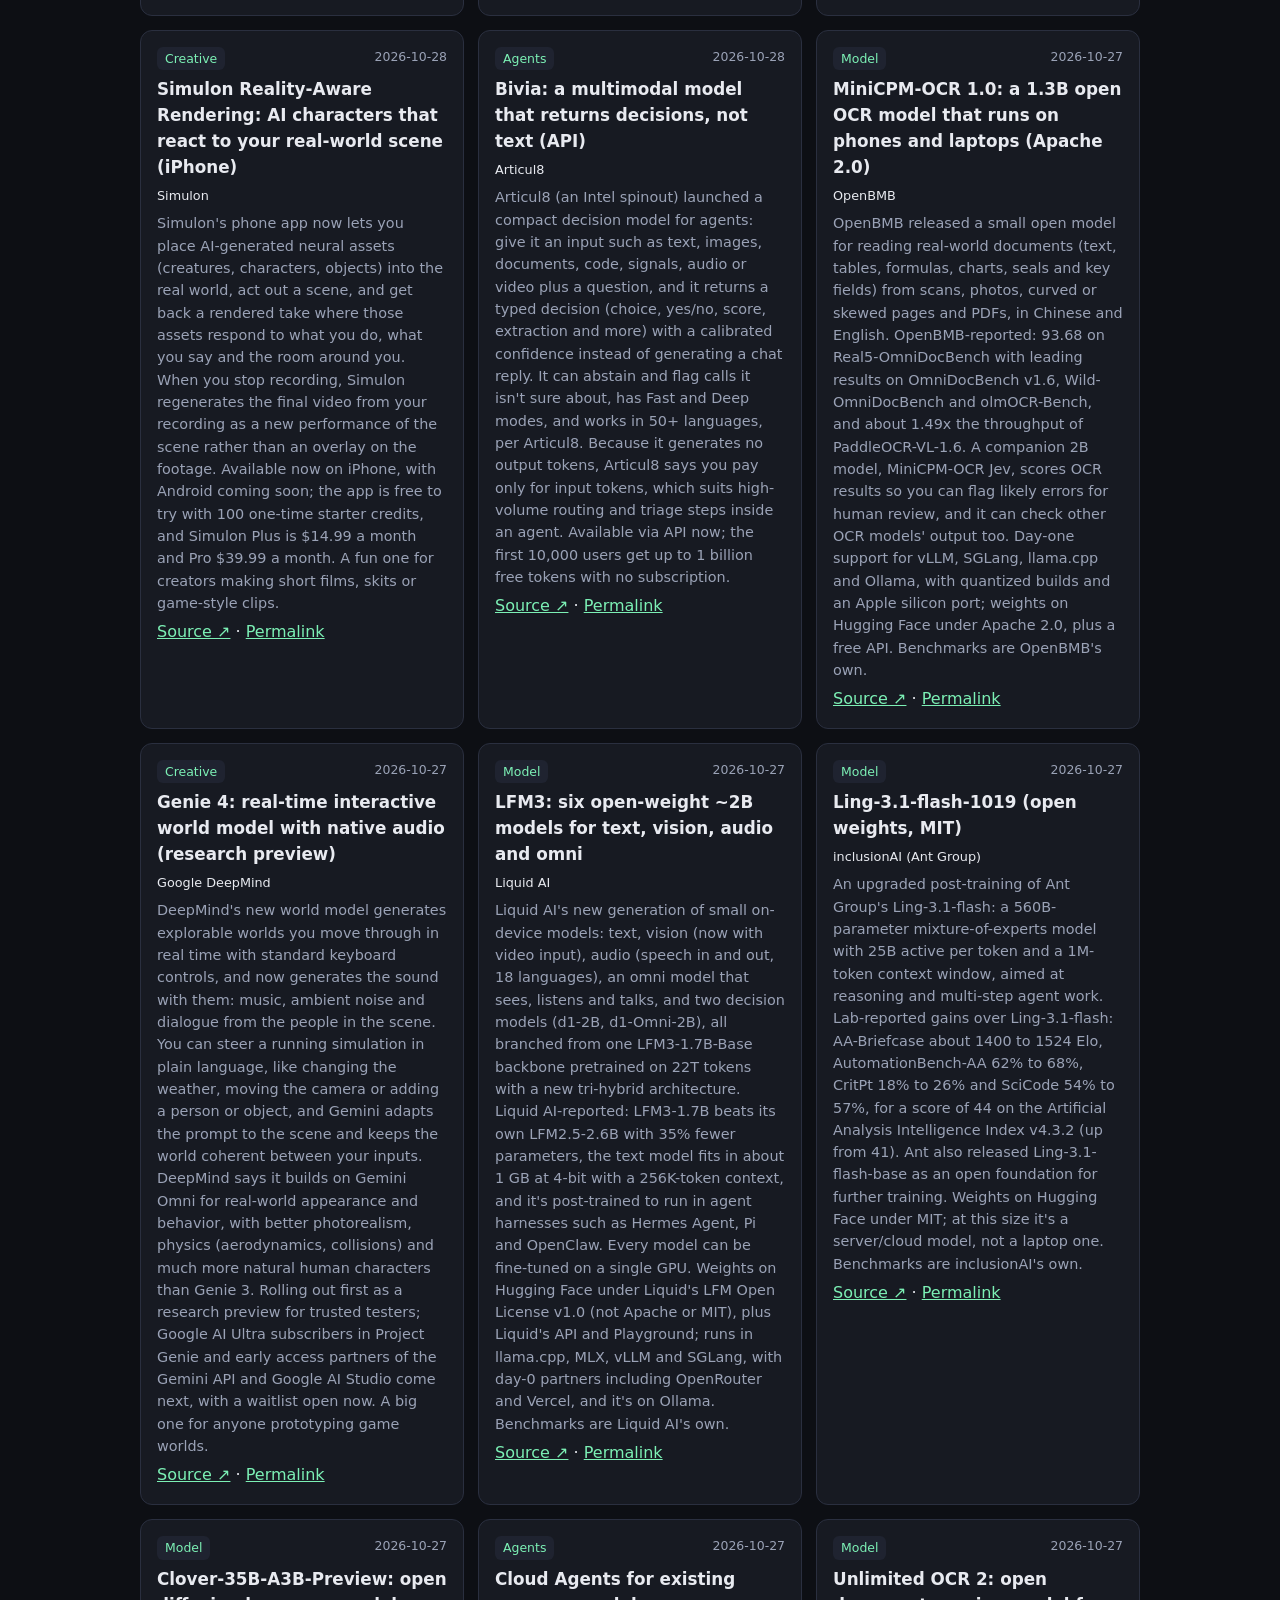
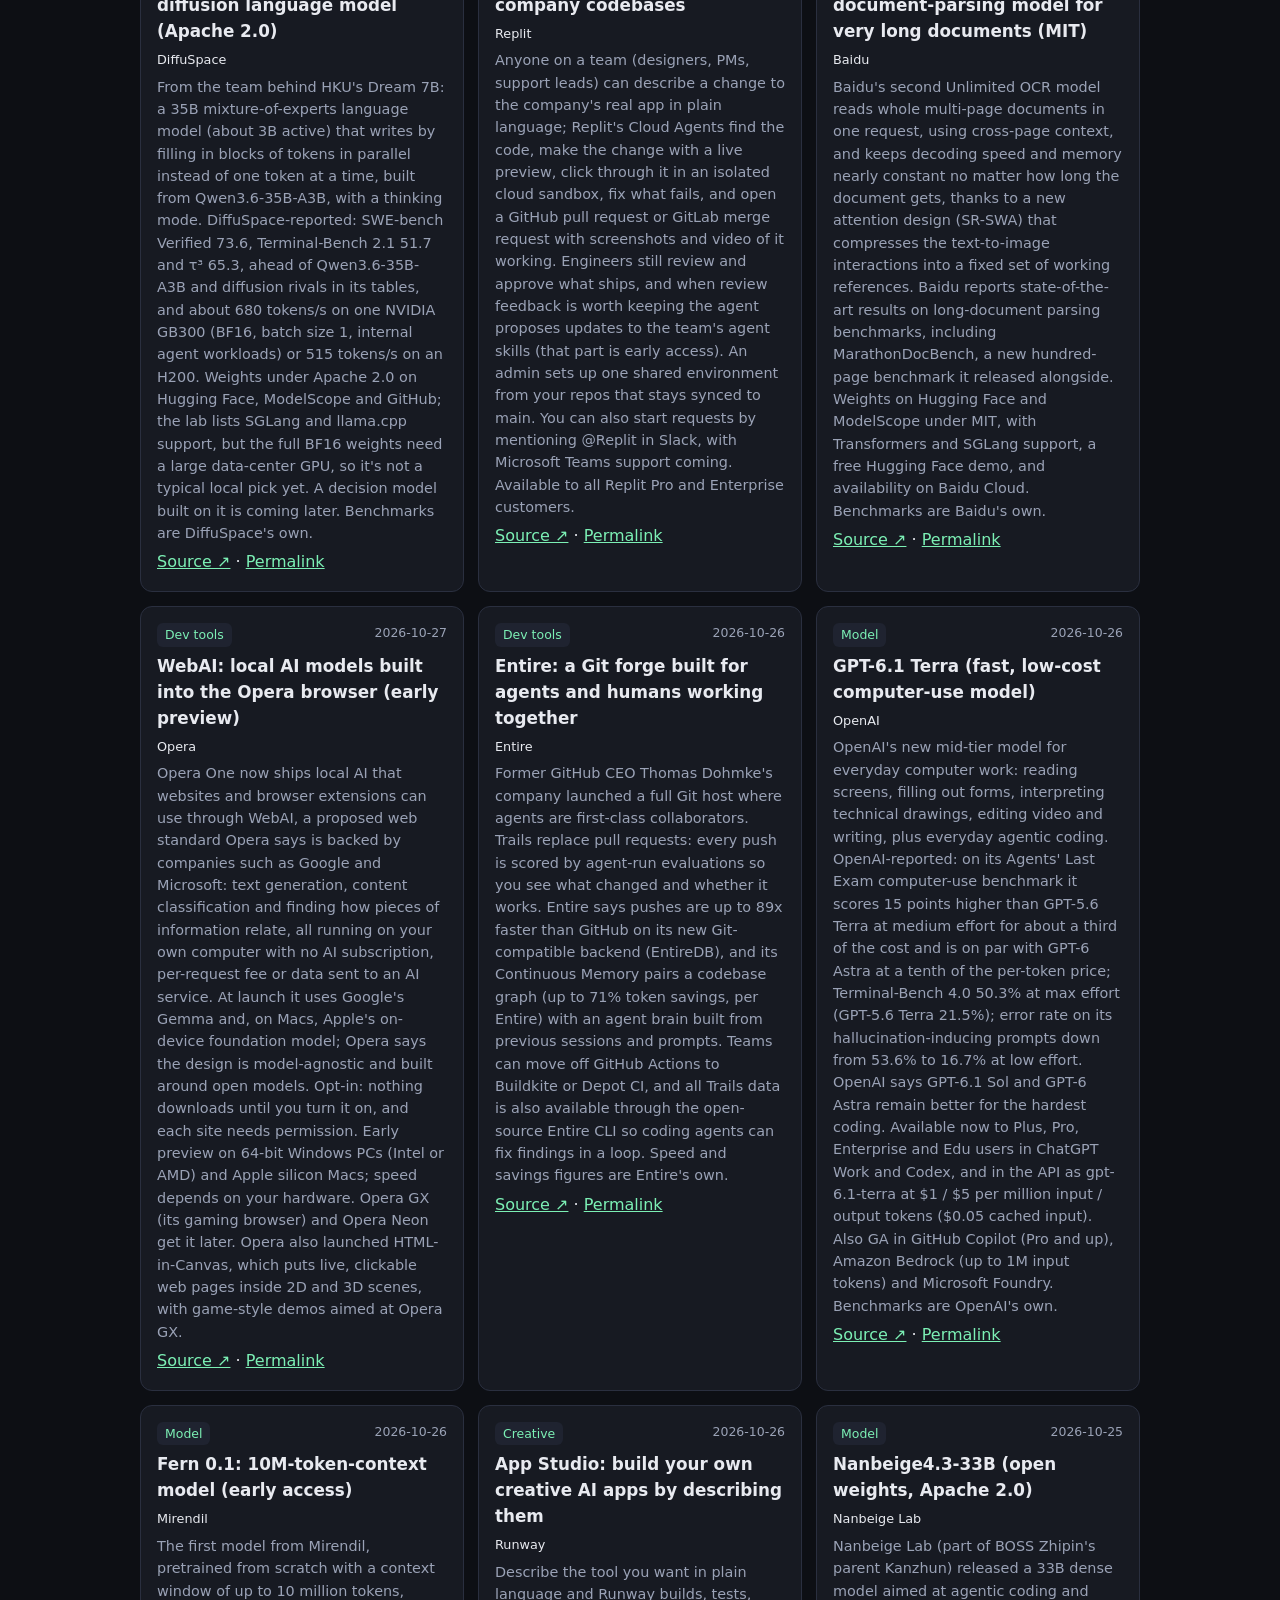
